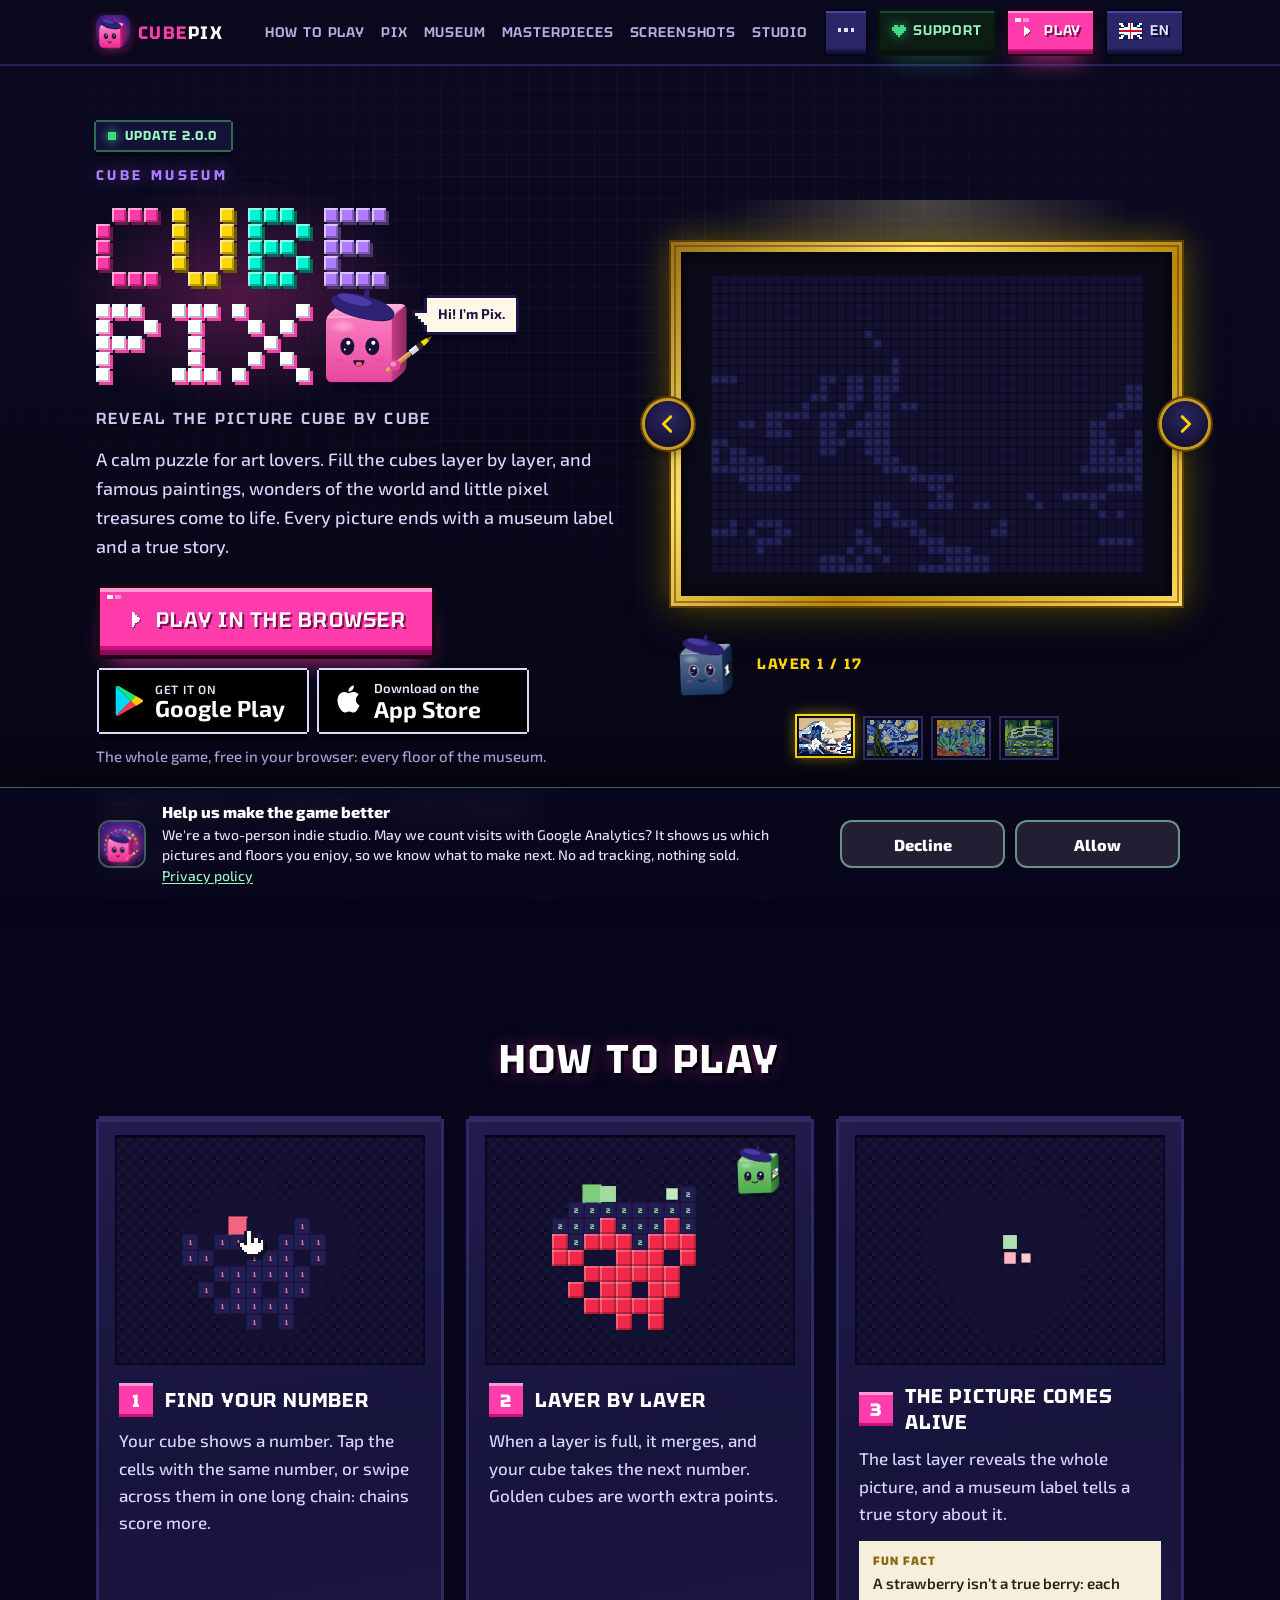
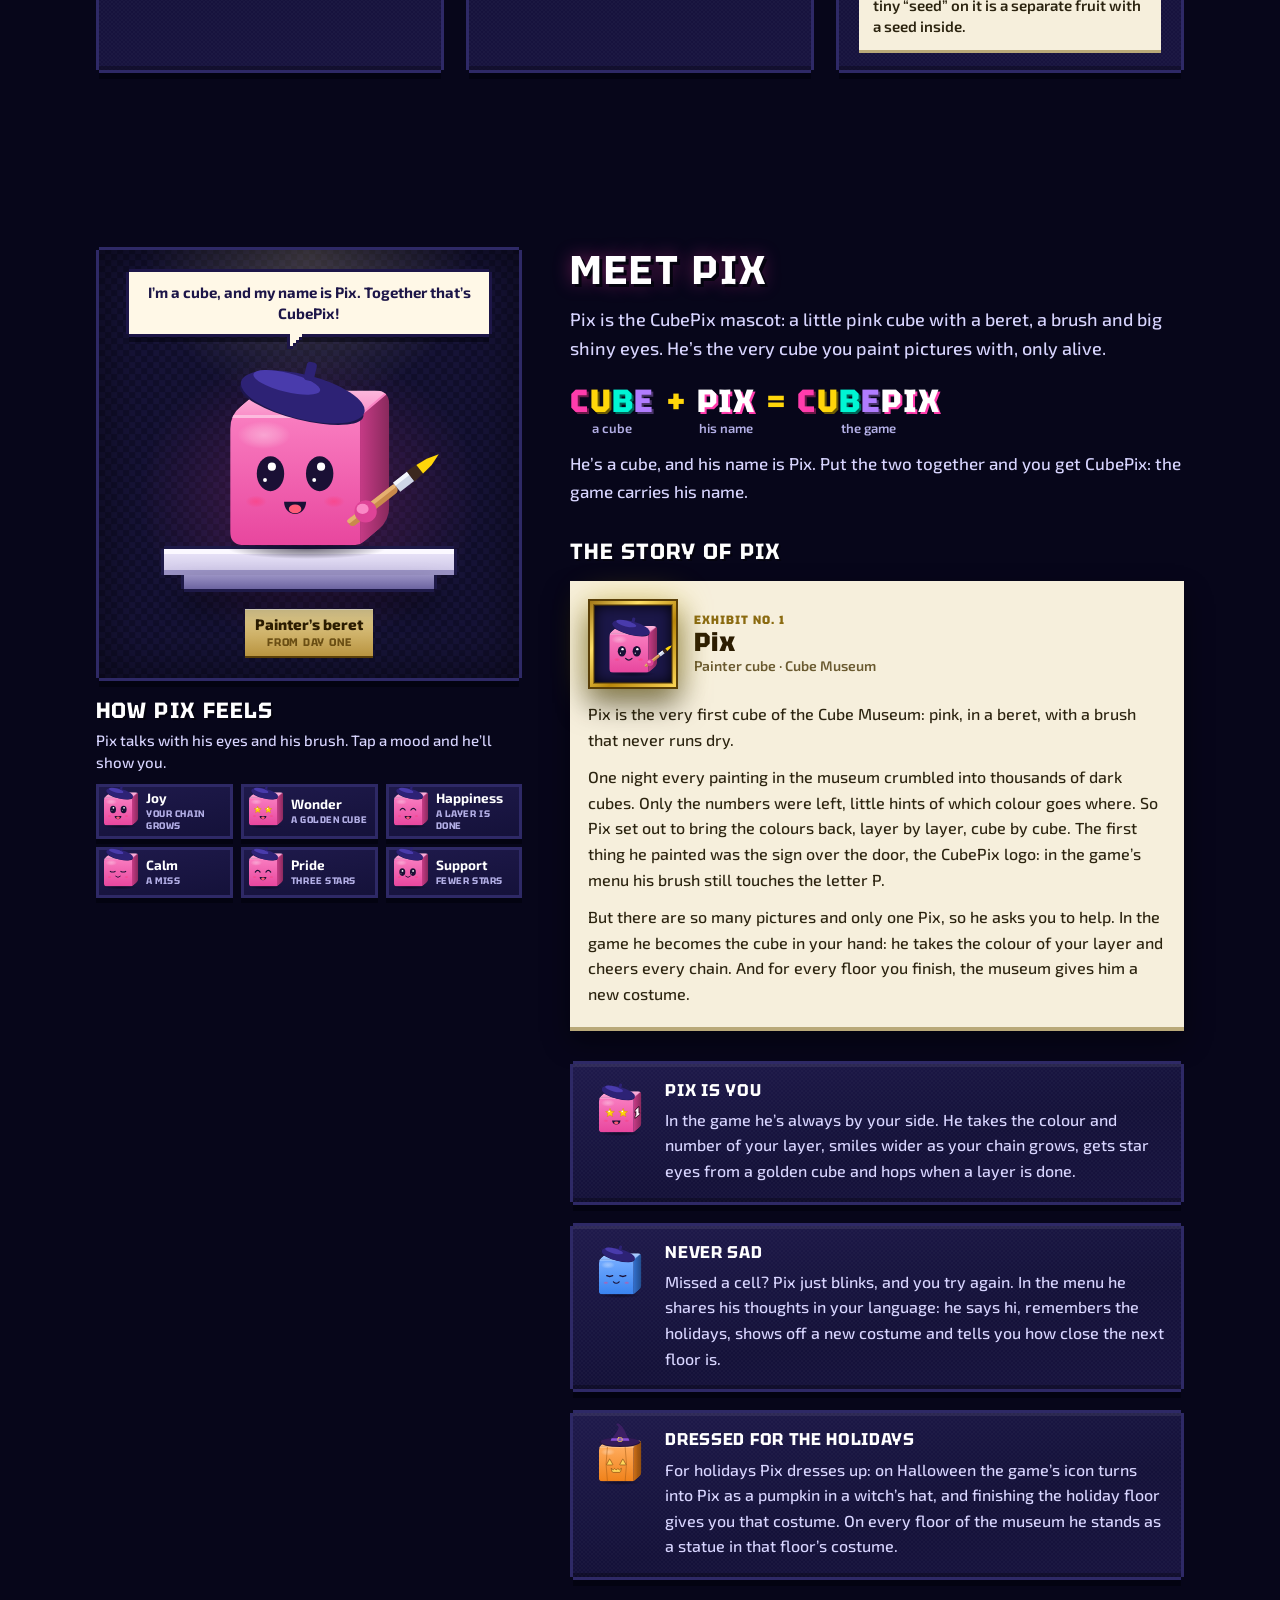
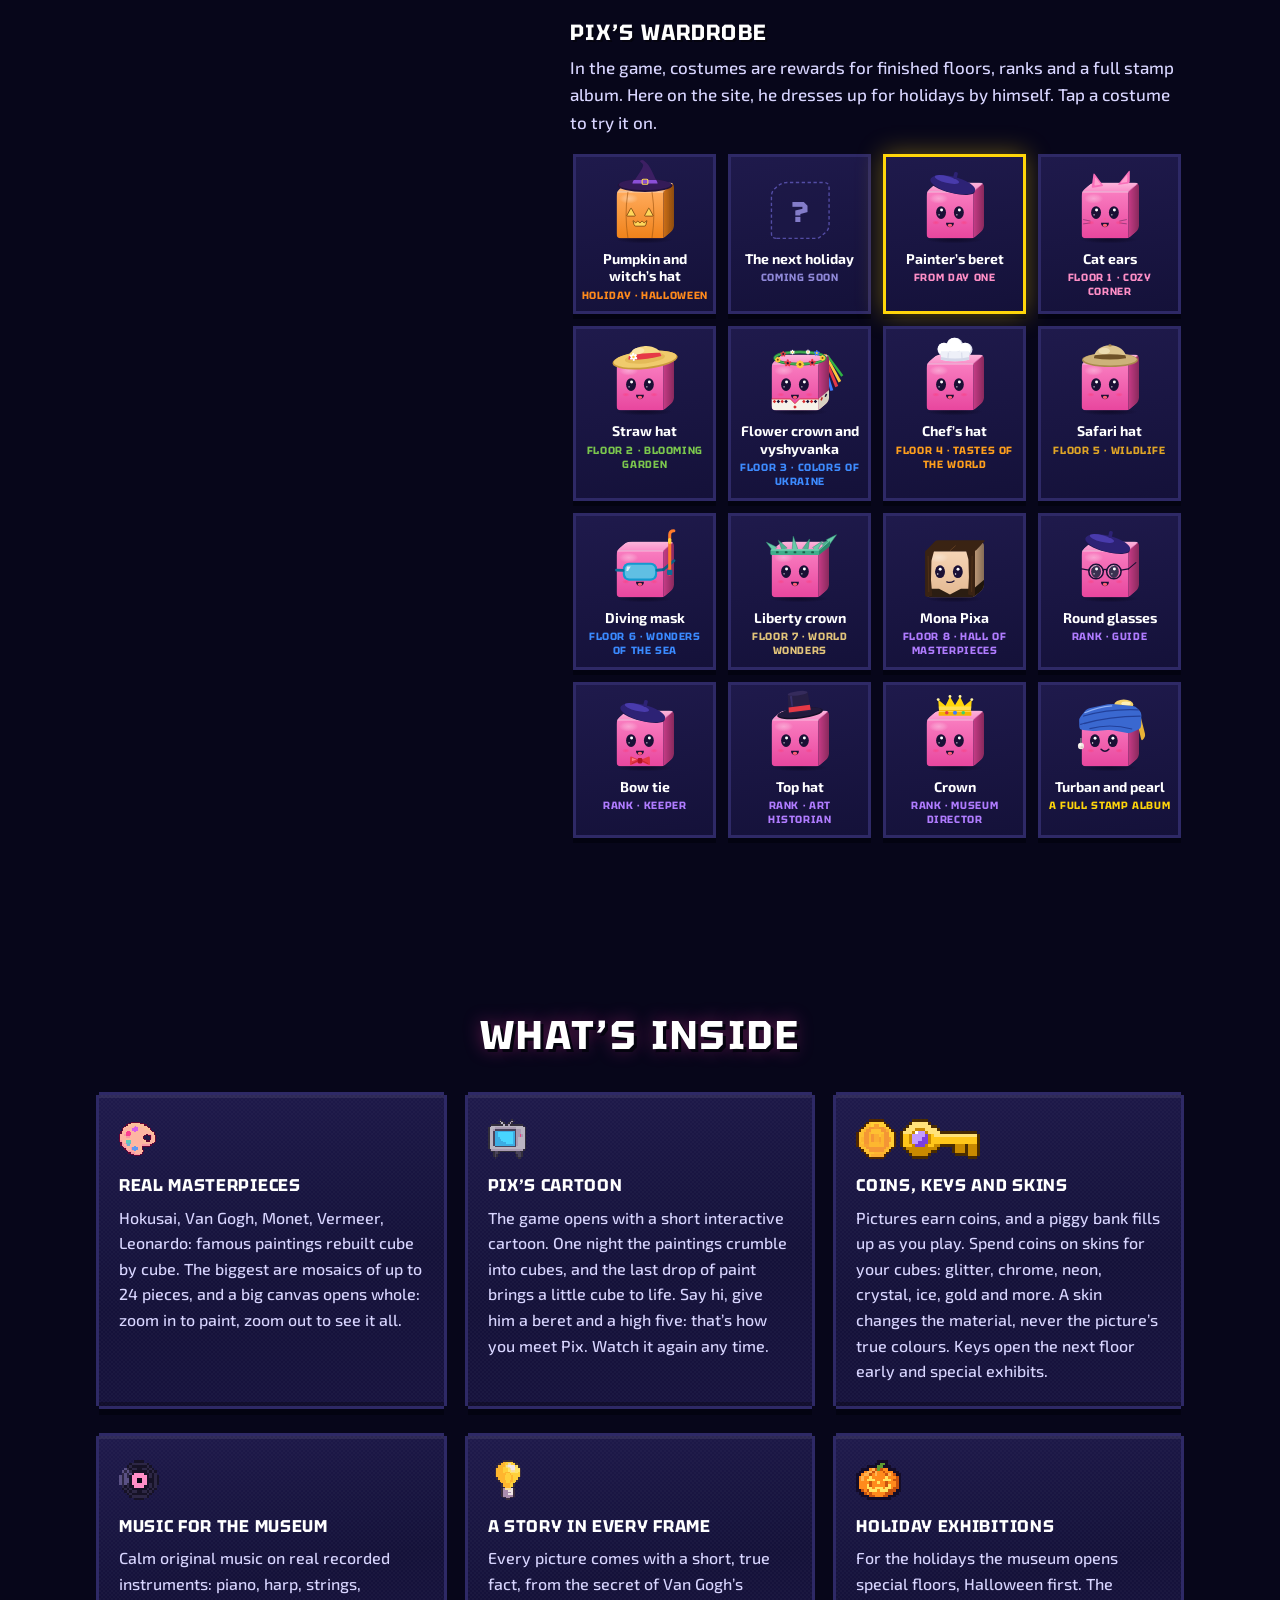
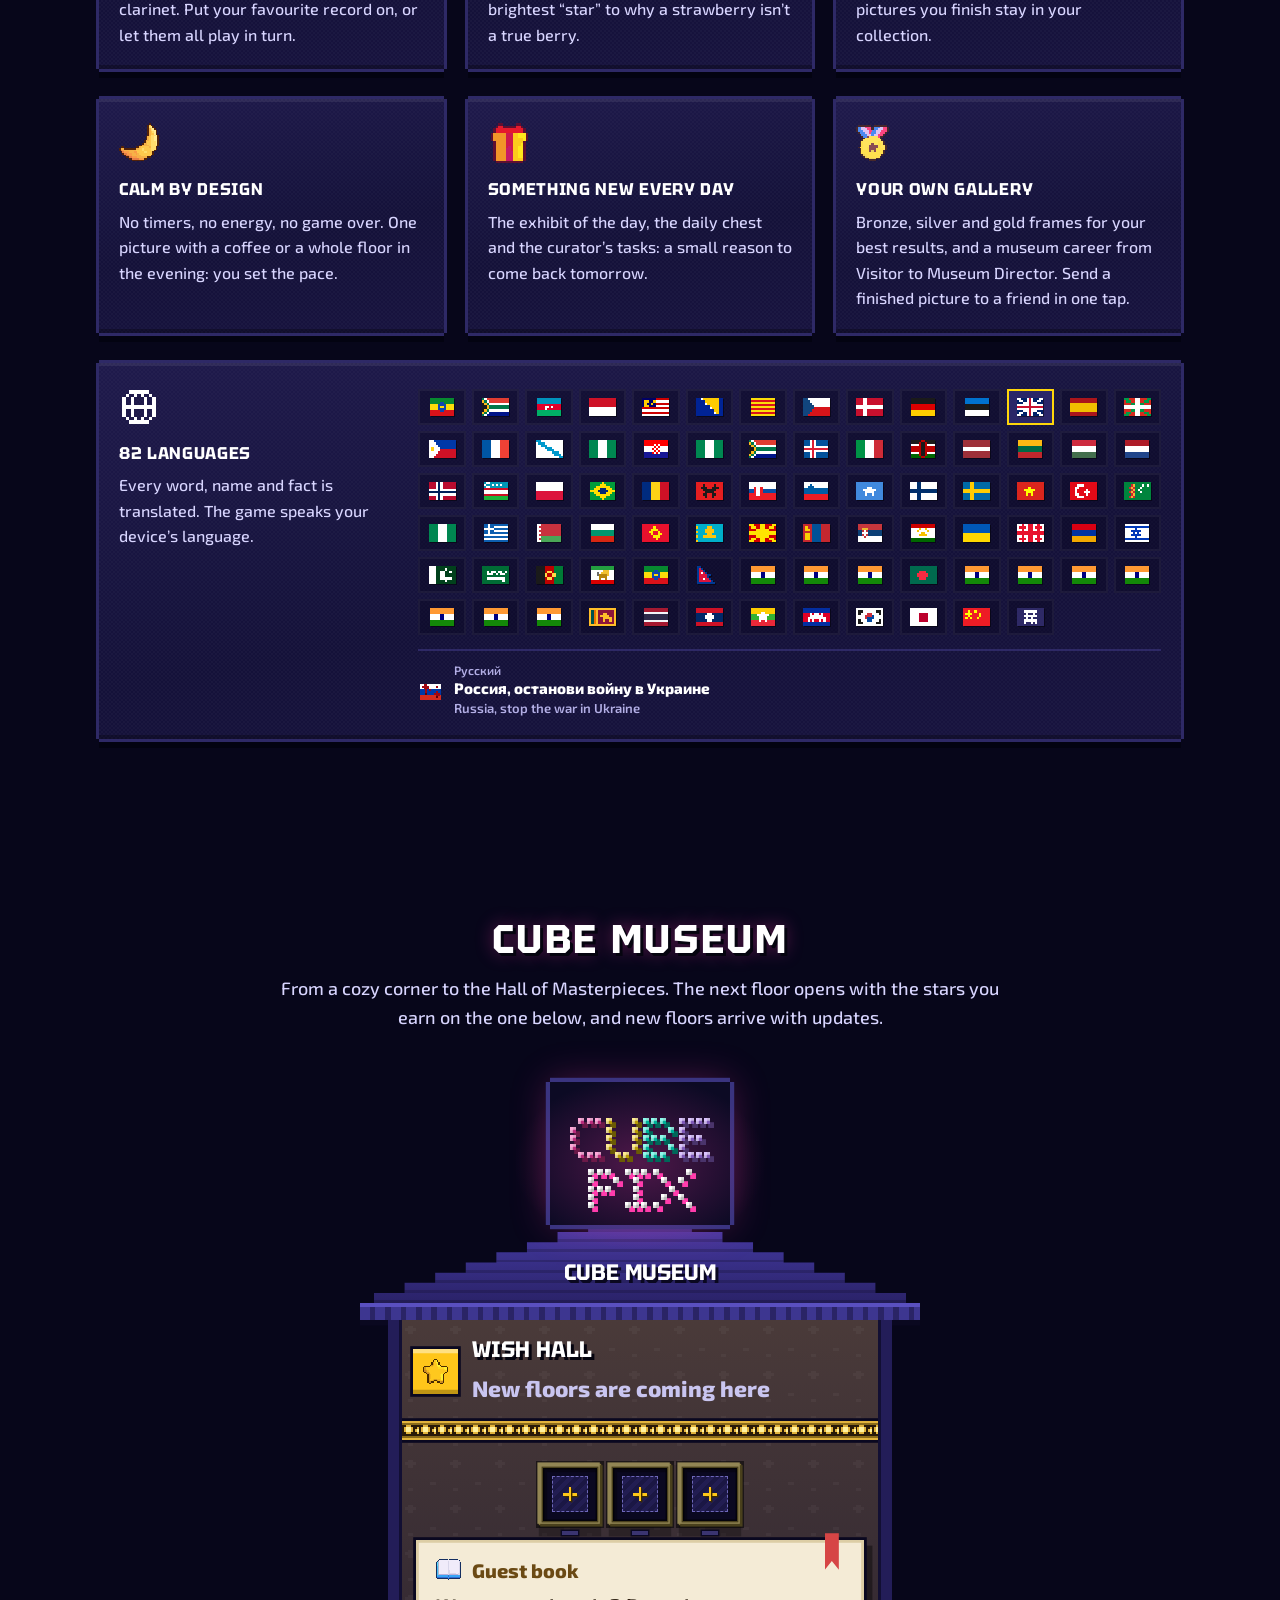
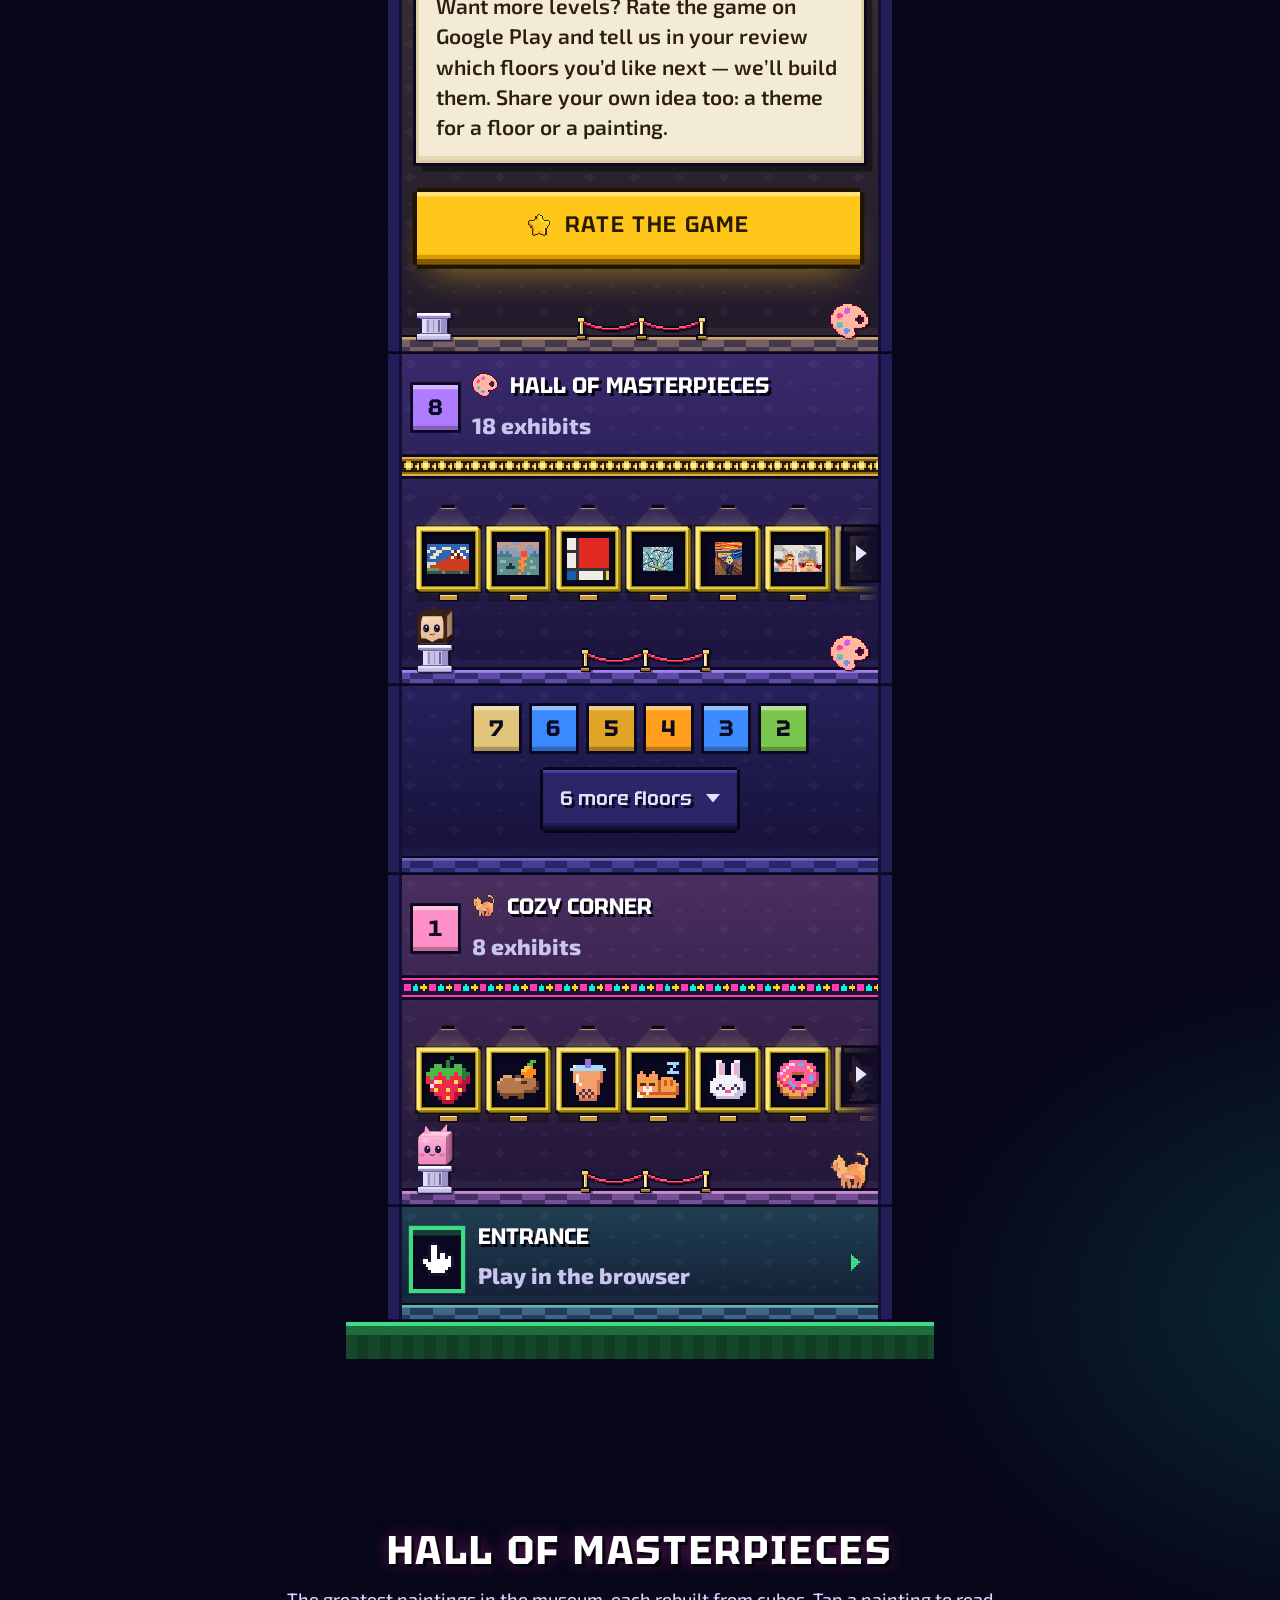
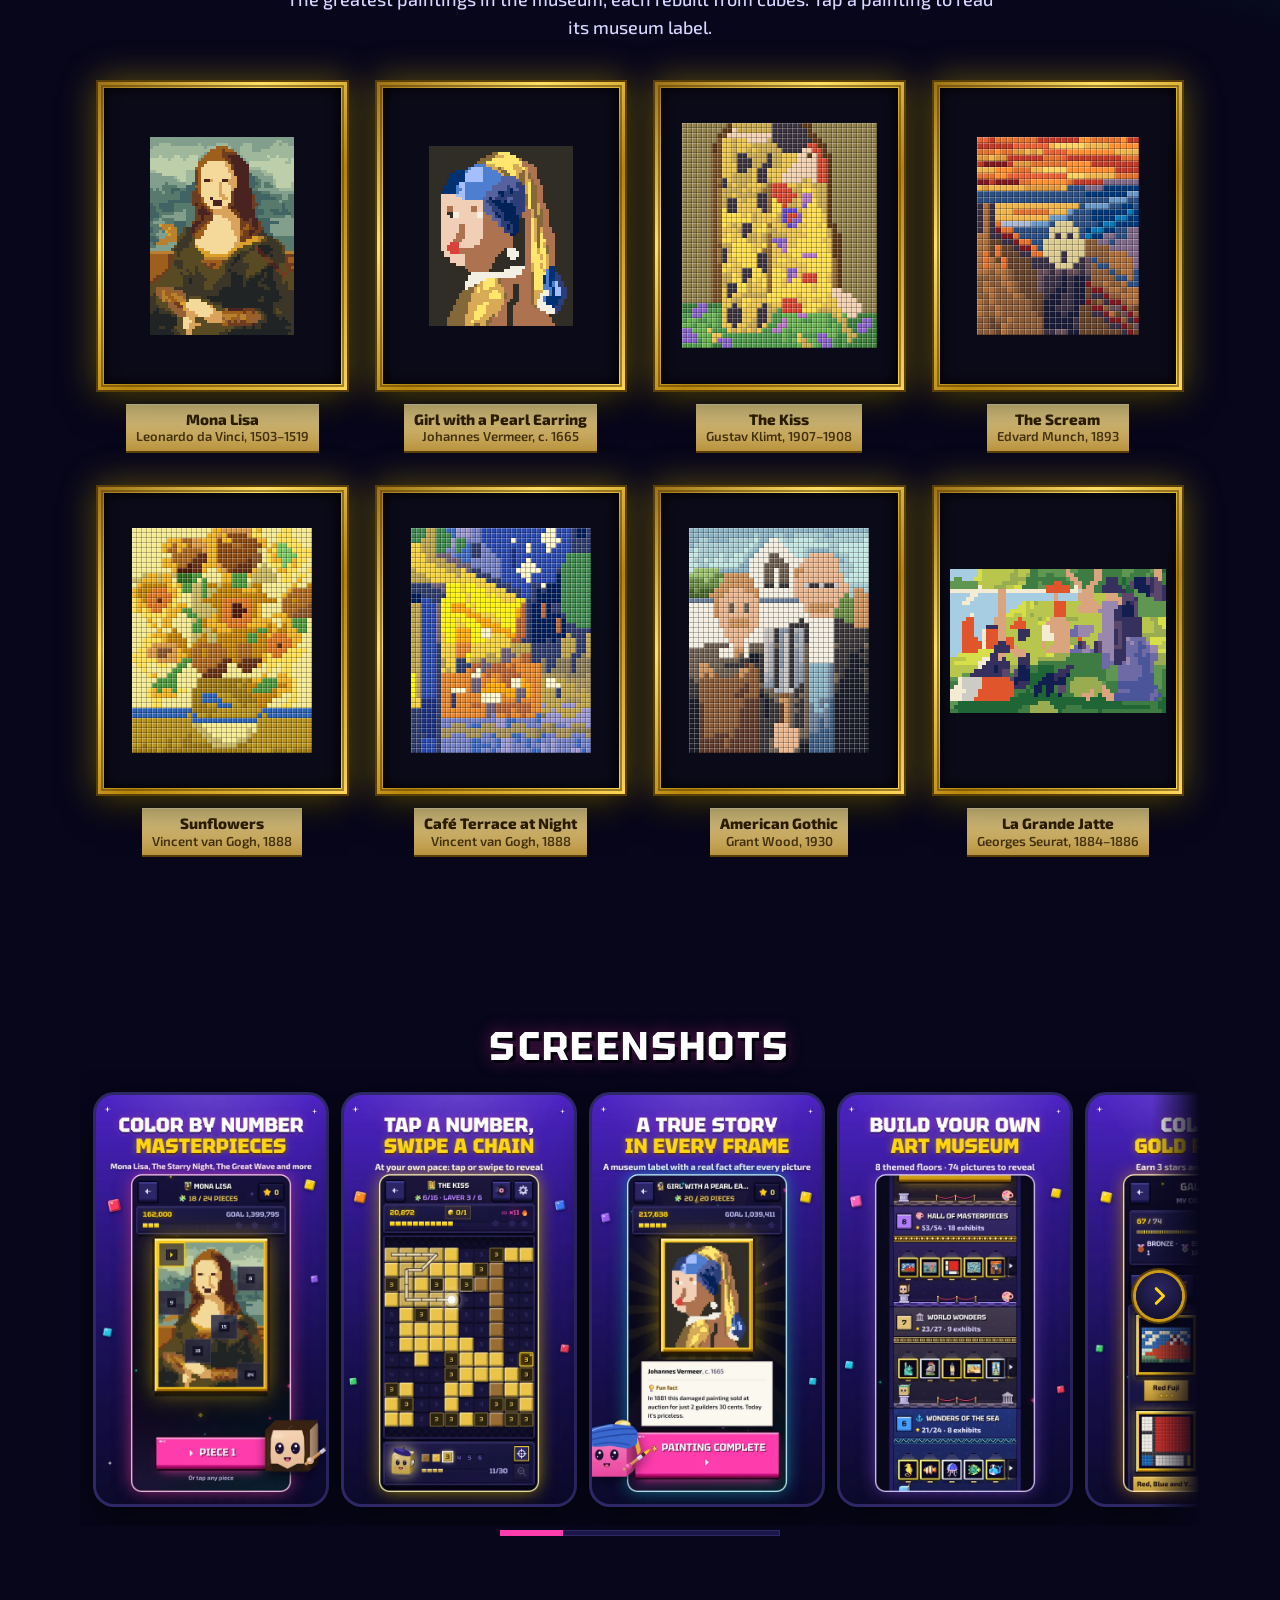
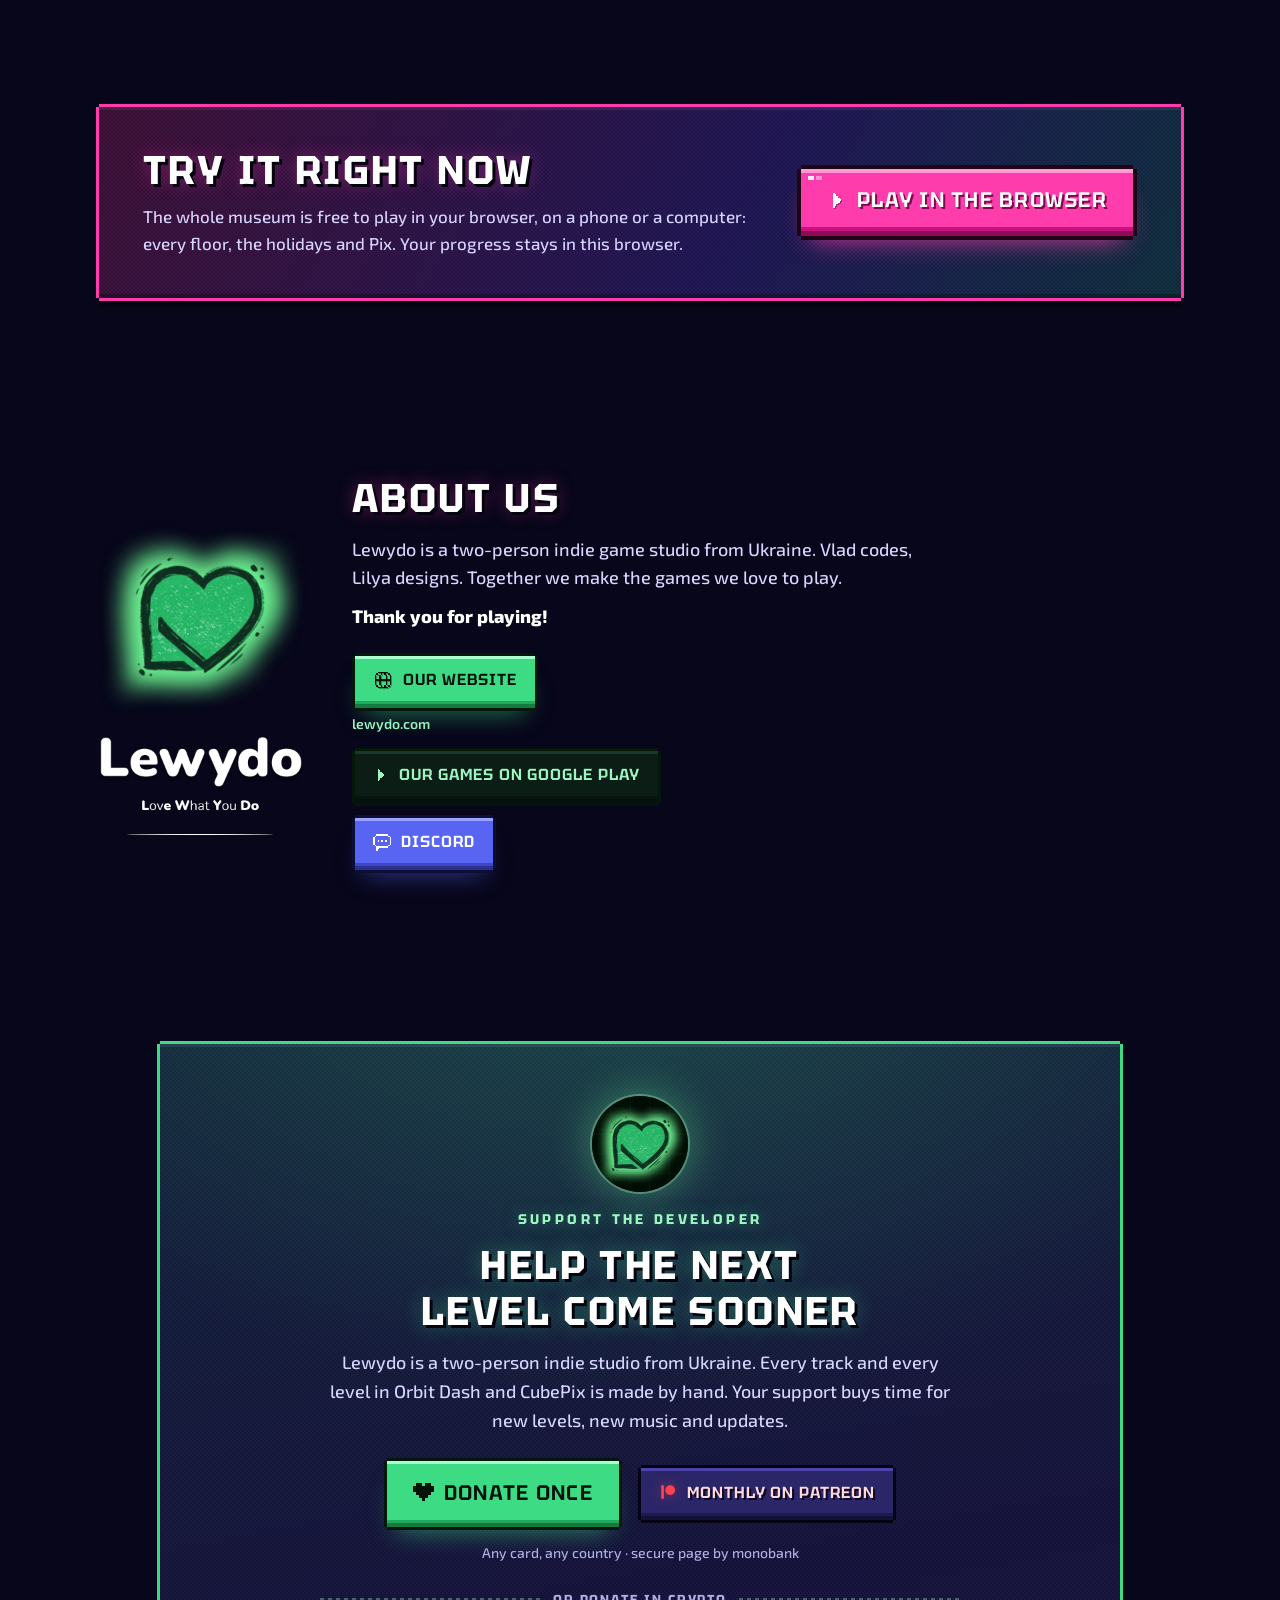
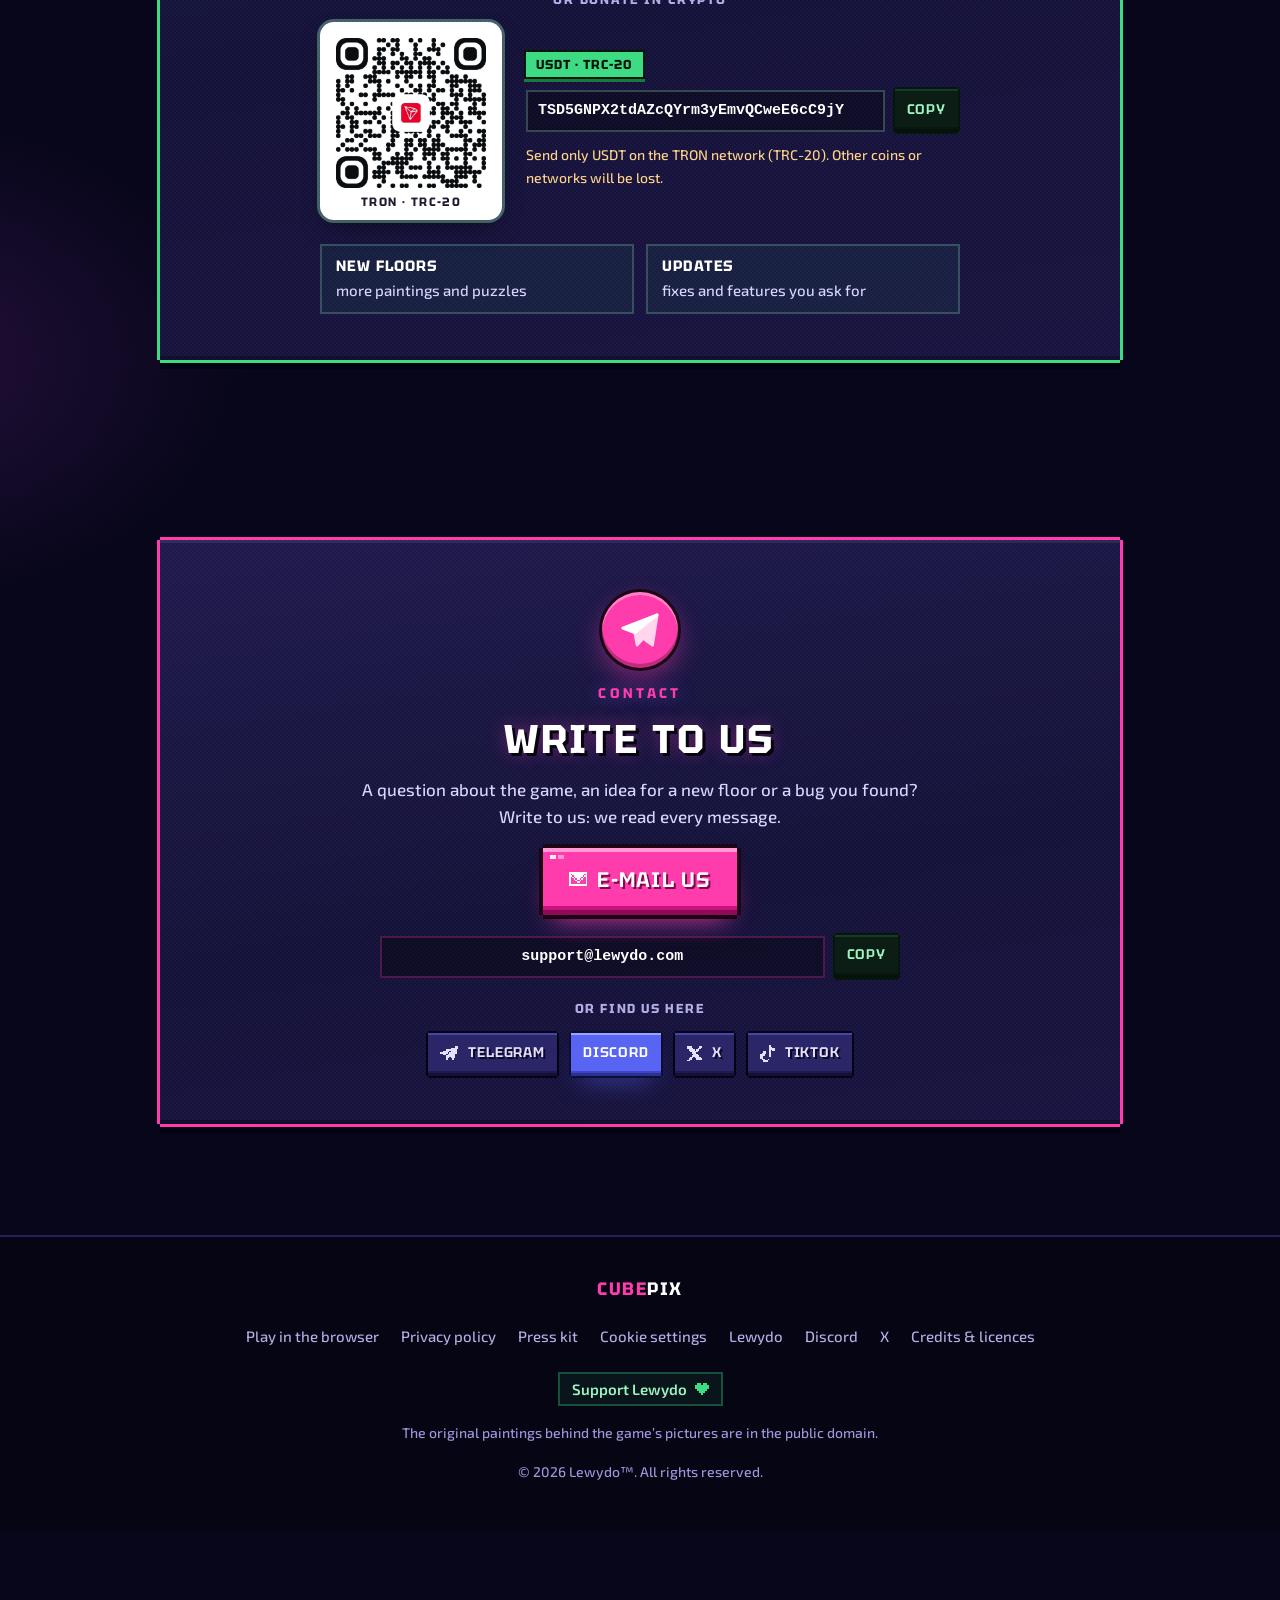
==== index.html @ 39ffd09e "Site and web game from the game at 4409b812" ====
<!doctype html>
<html lang="en">
<head>
<meta charset="utf-8">
<script>/* store badges: App Store first on iPhone / iPad, Google Play first elsewhere (studio rule docs/ux/store-badges.md) */(function(){try{var u=navigator.userAgent||"",t=navigator.maxTouchPoints||0;document.documentElement.setAttribute("data-os",/iPhone|iPad|iPod/.test(u)||(/Macintosh/.test(u)&&t>1)?"ios":/Android/.test(u)?"android":"desktop")}catch(e){}})();</script>
<meta name="viewport" content="width=device-width, initial-scale=1, viewport-fit=cover">
<title data-t="meta.title">CubePix — a pixel art puzzle museum</title>
<meta name="description" content="Reveal famous paintings cube by cube. A calm pixel art puzzle with true stories and original music. Free on Android — and in your browser." data-ta="content:meta.desc">
<meta name="theme-color" content="#07061a">
<meta name="color-scheme" content="dark">
<script>(function(){var E={"halloween":["2026-09-28","2026-11-30"]},n=Date.now(),k;for(k in E)if(n>=new Date(E[k][0]+'T00:00:00').getTime()&&n<=new Date(E[k][1]+'T23:59:59').getTime()){var h=document.documentElement;h.classList.add('ev','ev-'+k);h.setAttribute('data-season',k);break}})();</script>
<link rel="canonical" href="https://cubepix.lewydo.com/">
<link rel="alternate" hreflang="om" href="https://cubepix.lewydo.com/?lang=om">
<link rel="alternate" hreflang="af" href="https://cubepix.lewydo.com/?lang=af">
<link rel="alternate" hreflang="az" href="https://cubepix.lewydo.com/?lang=az">
<link rel="alternate" hreflang="id" href="https://cubepix.lewydo.com/?lang=id">
<link rel="alternate" hreflang="ms" href="https://cubepix.lewydo.com/?lang=ms">
<link rel="alternate" hreflang="bs" href="https://cubepix.lewydo.com/?lang=bs">
<link rel="alternate" hreflang="ca" href="https://cubepix.lewydo.com/?lang=ca">
<link rel="alternate" hreflang="cs" href="https://cubepix.lewydo.com/?lang=cs">
<link rel="alternate" hreflang="da" href="https://cubepix.lewydo.com/?lang=da">
<link rel="alternate" hreflang="de" href="https://cubepix.lewydo.com/?lang=de">
<link rel="alternate" hreflang="et" href="https://cubepix.lewydo.com/?lang=et">
<link rel="alternate" hreflang="en" href="https://cubepix.lewydo.com/?lang=en">
<link rel="alternate" hreflang="es" href="https://cubepix.lewydo.com/?lang=es">
<link rel="alternate" hreflang="eu" href="https://cubepix.lewydo.com/?lang=eu">
<link rel="alternate" hreflang="fil" href="https://cubepix.lewydo.com/?lang=fil">
<link rel="alternate" hreflang="fr" href="https://cubepix.lewydo.com/?lang=fr">
<link rel="alternate" hreflang="gl" href="https://cubepix.lewydo.com/?lang=gl">
<link rel="alternate" hreflang="ha" href="https://cubepix.lewydo.com/?lang=ha">
<link rel="alternate" hreflang="hr" href="https://cubepix.lewydo.com/?lang=hr">
<link rel="alternate" hreflang="ig" href="https://cubepix.lewydo.com/?lang=ig">
<link rel="alternate" hreflang="zu" href="https://cubepix.lewydo.com/?lang=zu">
<link rel="alternate" hreflang="is" href="https://cubepix.lewydo.com/?lang=is">
<link rel="alternate" hreflang="it" href="https://cubepix.lewydo.com/?lang=it">
<link rel="alternate" hreflang="sw" href="https://cubepix.lewydo.com/?lang=sw">
<link rel="alternate" hreflang="lv" href="https://cubepix.lewydo.com/?lang=lv">
<link rel="alternate" hreflang="lt" href="https://cubepix.lewydo.com/?lang=lt">
<link rel="alternate" hreflang="hu" href="https://cubepix.lewydo.com/?lang=hu">
<link rel="alternate" hreflang="nl" href="https://cubepix.lewydo.com/?lang=nl">
<link rel="alternate" hreflang="nb" href="https://cubepix.lewydo.com/?lang=nb">
<link rel="alternate" hreflang="uz" href="https://cubepix.lewydo.com/?lang=uz">
<link rel="alternate" hreflang="pl" href="https://cubepix.lewydo.com/?lang=pl">
<link rel="alternate" hreflang="pt" href="https://cubepix.lewydo.com/?lang=pt">
<link rel="alternate" hreflang="ro" href="https://cubepix.lewydo.com/?lang=ro">
<link rel="alternate" hreflang="sq" href="https://cubepix.lewydo.com/?lang=sq">
<link rel="alternate" hreflang="sk" href="https://cubepix.lewydo.com/?lang=sk">
<link rel="alternate" hreflang="sl" href="https://cubepix.lewydo.com/?lang=sl">
<link rel="alternate" hreflang="so" href="https://cubepix.lewydo.com/?lang=so">
<link rel="alternate" hreflang="fi" href="https://cubepix.lewydo.com/?lang=fi">
<link rel="alternate" hreflang="sv" href="https://cubepix.lewydo.com/?lang=sv">
<link rel="alternate" hreflang="vi" href="https://cubepix.lewydo.com/?lang=vi">
<link rel="alternate" hreflang="tr" href="https://cubepix.lewydo.com/?lang=tr">
<link rel="alternate" hreflang="tk" href="https://cubepix.lewydo.com/?lang=tk">
<link rel="alternate" hreflang="yo" href="https://cubepix.lewydo.com/?lang=yo">
<link rel="alternate" hreflang="el" href="https://cubepix.lewydo.com/?lang=el">
<link rel="alternate" hreflang="be" href="https://cubepix.lewydo.com/?lang=be">
<link rel="alternate" hreflang="bg" href="https://cubepix.lewydo.com/?lang=bg">
<link rel="alternate" hreflang="ky" href="https://cubepix.lewydo.com/?lang=ky">
<link rel="alternate" hreflang="kk" href="https://cubepix.lewydo.com/?lang=kk">
<link rel="alternate" hreflang="mk" href="https://cubepix.lewydo.com/?lang=mk">
<link rel="alternate" hreflang="mn" href="https://cubepix.lewydo.com/?lang=mn">
<link rel="alternate" hreflang="sr" href="https://cubepix.lewydo.com/?lang=sr">
<link rel="alternate" hreflang="tg" href="https://cubepix.lewydo.com/?lang=tg">
<link rel="alternate" hreflang="uk" href="https://cubepix.lewydo.com/?lang=uk">
<link rel="alternate" hreflang="ka" href="https://cubepix.lewydo.com/?lang=ka">
<link rel="alternate" hreflang="hy" href="https://cubepix.lewydo.com/?lang=hy">
<link rel="alternate" hreflang="he" href="https://cubepix.lewydo.com/?lang=he">
<link rel="alternate" hreflang="ur" href="https://cubepix.lewydo.com/?lang=ur">
<link rel="alternate" hreflang="ar" href="https://cubepix.lewydo.com/?lang=ar">
<link rel="alternate" hreflang="ps" href="https://cubepix.lewydo.com/?lang=ps">
<link rel="alternate" hreflang="fa" href="https://cubepix.lewydo.com/?lang=fa">
<link rel="alternate" hreflang="am" href="https://cubepix.lewydo.com/?lang=am">
<link rel="alternate" hreflang="ne" href="https://cubepix.lewydo.com/?lang=ne">
<link rel="alternate" hreflang="mr" href="https://cubepix.lewydo.com/?lang=mr">
<link rel="alternate" hreflang="hi" href="https://cubepix.lewydo.com/?lang=hi">
<link rel="alternate" hreflang="as" href="https://cubepix.lewydo.com/?lang=as">
<link rel="alternate" hreflang="bn" href="https://cubepix.lewydo.com/?lang=bn">
<link rel="alternate" hreflang="pa" href="https://cubepix.lewydo.com/?lang=pa">
<link rel="alternate" hreflang="gu" href="https://cubepix.lewydo.com/?lang=gu">
<link rel="alternate" hreflang="or" href="https://cubepix.lewydo.com/?lang=or">
<link rel="alternate" hreflang="ta" href="https://cubepix.lewydo.com/?lang=ta">
<link rel="alternate" hreflang="te" href="https://cubepix.lewydo.com/?lang=te">
<link rel="alternate" hreflang="kn" href="https://cubepix.lewydo.com/?lang=kn">
<link rel="alternate" hreflang="ml" href="https://cubepix.lewydo.com/?lang=ml">
<link rel="alternate" hreflang="si" href="https://cubepix.lewydo.com/?lang=si">
<link rel="alternate" hreflang="th" href="https://cubepix.lewydo.com/?lang=th">
<link rel="alternate" hreflang="lo" href="https://cubepix.lewydo.com/?lang=lo">
<link rel="alternate" hreflang="my" href="https://cubepix.lewydo.com/?lang=my">
<link rel="alternate" hreflang="km" href="https://cubepix.lewydo.com/?lang=km">
<link rel="alternate" hreflang="ko" href="https://cubepix.lewydo.com/?lang=ko">
<link rel="alternate" hreflang="ja" href="https://cubepix.lewydo.com/?lang=ja">
<link rel="alternate" hreflang="zh-CN" href="https://cubepix.lewydo.com/?lang=zh-CN">
<link rel="alternate" hreflang="zh-TW" href="https://cubepix.lewydo.com/?lang=zh-TW">
<link rel="alternate" hreflang="x-default" href="https://cubepix.lewydo.com/">
<link rel="icon" type="image/png" sizes="32x32" href="favicon-32.png">
<link rel="icon" type="image/png" sizes="16x16" href="favicon-16.png">
<link rel="apple-touch-icon" href="apple-touch-icon.png">
<meta property="og:type" content="website">
<meta property="og:site_name" content="CubePix">
<meta property="og:url" content="https://cubepix.lewydo.com/">
<meta property="og:title" content="CubePix — a pixel art puzzle museum" data-ta="content:meta.title">
<meta property="og:description" content="Reveal famous paintings cube by cube. A calm pixel art puzzle with true stories and original music. Free on Android — and in your browser." data-ta="content:meta.desc">
<meta property="og:image" content="https://cubepix.lewydo.com/og.png">
<meta property="og:image:width" content="1200">
<meta property="og:image:height" content="630">
<meta name="twitter:card" content="summary_large_image">
<link rel="preload" href="assets/fonts/tektur-latin.woff2" as="font" type="font/woff2" crossorigin>
<link rel="stylesheet" href="assets/fonts/fonts.css">
<script type="application/ld+json">
{"@context":"https://schema.org","@type":"VideoGame","name":"CubePix","alternateName":"CubePix — Cube Museum","url":"https://cubepix.lewydo.com/","image":"https://cubepix.lewydo.com/og.png",
 "description":"A calm pixel art puzzle: reveal famous paintings and little pixel treasures cube by cube, layer by layer.",
 "genre":["Puzzle","Casual"],"gamePlatform":["Android","Web browser"],"applicationCategory":"Game","operatingSystem":"Android",
 "inLanguage":["om","af","az","id","ms","bs","ca","cs","da","de","et","en","es","eu","fil","fr","gl","ha","hr","ig","zu","is","it","sw","lv","lt","hu","nl","nb","uz","pl","pt-BR","ro","sq","sk","sl","so","fi","sv","vi","tr","tk","yo","el","be","bg","ky","kk","mk","mn","sr","tg","uk","ka","hy","he","ur","ar","ps","fa","am","ne","mr","hi","as","bn","pa","gu","or","ta","te","kn","ml","si","th","lo","my","km","ko","ja","zh-CN","zh-TW"],
 "author":{"@type":"Organization","name":"Lewydo","url":"https://lewydo.com/"},"publisher":{"@type":"Organization","name":"Lewydo","url":"https://lewydo.com/"}}
</script>
<style>
.lw-lockup{display:flex;flex-direction:column;align-items:center;width:calc(208px * var(--lw-s, 1));height:calc(322px * var(--lw-s, 1));}
.lw-logo{position:relative;display:block;flex:none;width:calc(208px * var(--lw-s, 1));height:calc(208px * var(--lw-s, 1));}
.lw-back,.lw-front{position:absolute;display:block;transform-origin:50% 50%;}
.lw-back{left:0;top:0;width:100%;height:100%;}
.lw-front{left:16.346%;top:16.346%;width:67.308%;height:67.308%;}                 /* 140 of 208, in the middle */
.lw-name{display:block;flex:none;width:calc(208px * var(--lw-s, 1));height:calc(74px * var(--lw-s, 1));}
.lw-slogan{display:block;flex:none;width:calc(208px * var(--lw-s, 1));height:calc(19px * var(--lw-s, 1));}
.lw-line{display:block;flex:none;width:calc(146px * var(--lw-s, 1));height:calc(1px * var(--lw-s, 1));min-height:1px;margin-top:calc(20px * var(--lw-s, 1));}

/* the Signature: the logo 24×24 + 1 + the name 46×16.4 (the Lockup's heart ×0.115, «Lewydo» at 12 px) */
.lw-sig{display:inline-flex;align-items:center;gap:1px;}
.lw-sig .lw-logo{width:24px;height:24px;}
.lw-sig .lw-name{width:46.1px;height:16.4px;}
/* the Signature pill — at the bottom of every game menu, 34 px from the bottom; tap → About us */
.lw-pill{display:inline-flex;align-items:center;gap:5px;height:28px;padding:0 10px 0 3px;border-radius:999px;border:1px solid rgba(61,220,132,.24);
  background:rgba(61,220,132,.04);cursor:pointer;text-decoration:none;-webkit-tap-highlight-color:transparent;transition:transform .12s ease;}
.lw-pill:active{transform:scale(.96);}
.lw-pill .lw-go{width:5px;height:8px;opacity:.65;}

/* the heartbeat — once, when the brand appears (never loop it): add .lw-beating to the .lw-logo */
.lw-beating .lw-front{animation:lwHeart 440ms linear var(--d,0s) 1;}
.lw-beating .lw-back{animation:lwGlow 450ms linear var(--d,0s) 1 forwards;}
@keyframes lwHeart{0%{transform:scale(1);animation-timing-function:cubic-bezier(.61,1,.88,1)}22.727%{transform:scale(1.13);animation-timing-function:cubic-bezier(.12,0,.39,0)}
  50%{transform:scale(1);animation-timing-function:cubic-bezier(.61,1,.88,1)}72.727%{transform:scale(1.07);animation-timing-function:cubic-bezier(.12,0,.39,0)}100%{transform:scale(1)}}
@keyframes lwGlow{0%,11.111%{transform:scale(1);animation-timing-function:cubic-bezier(.61,1,.88,1)}37.778%{transform:scale(1.15);animation-timing-function:cubic-bezier(.12,0,.39,0)}100%{transform:scale(1.05)}}

/* the splash (BrandScreen) — add .lw-splash to the .lw-lockup. Everything arrives first, top to bottom; then the heart beats as the
   finale, with the Lewydo sound (../../sound/lewydo-heartbeat.*; start it at 2.09 s — its first beat is 0.03 s in):
     0.15→0.85 the heart and its glow arrive · 0.55→1.10 «Lewydo» · 0.85→1.40 the slogan · 1.15→1.85 the line opens from the middle
     2.00 a breath in · 2.17 LUB · 2.45 DUB — the glow blooms with each, two waves of light leave the heart; the sound is the heart only
     3.80 → the game.
   The waves are two more copies of the glow inside the logo, before .lw-back: <img class="lw-aura" src="…/brand_back…" alt=""> ×2.
   The short beat (.lw-beating) stays for About us and the menu pill. */
.lw-aura{position:absolute;left:0;top:0;width:100%;height:100%;opacity:0;pointer-events:none;transform-origin:50% 50%;}
.lw-splash .lw-logo{opacity:0;transform:scale(.94);animation:lwArrive .7s cubic-bezier(.22,1,.36,1) .15s forwards;}
.lw-splash .lw-front{animation:lwBeat 900ms linear 2s 1;}
.lw-splash .lw-back{animation:lwBloom 1000ms linear 2s 1 forwards;}
.lw-splash .lw-aura{animation:lwWave 1s cubic-bezier(.2,.7,.3,1) 2.12s 1;}
.lw-splash .lw-aura+.lw-aura{animation:lwWave2 .9s cubic-bezier(.2,.7,.3,1) 2.4s 1;}
.lw-splash .lw-name{opacity:0;transform:scale(1.06);animation:lwFocus .55s cubic-bezier(.5,0,.5,1) .55s forwards;}
.lw-splash .lw-slogan{opacity:0;transform:scale(1.06);animation:lwFocus .55s cubic-bezier(.5,0,.5,1) .85s forwards;}
.lw-splash .lw-line{opacity:0;transform:scaleX(0);animation:lwFadeIn .3s linear 1.15s forwards,lwOpen .7s cubic-bezier(.16,1,.3,1) 1.15s forwards;}
@keyframes lwArrive{to{opacity:1;transform:scale(1)}}
@keyframes lwFadeIn{to{opacity:1}}
@keyframes lwFocus{to{opacity:1;transform:scale(1)}}
@keyframes lwOpen{to{transform:scaleX(1)}}
@keyframes lwBeat{
  0%{transform:scale(1);animation-timing-function:cubic-bezier(.45,0,.55,1)}
  11%{transform:scale(.95);animation-timing-function:cubic-bezier(.2,.9,.3,1)}
  19%{transform:scale(1.2);animation-timing-function:cubic-bezier(.45,0,.55,1)}
  31%{transform:scale(.97);animation-timing-function:cubic-bezier(.2,.9,.3,1)}
  50%{transform:scale(1.12);animation-timing-function:cubic-bezier(.45,0,.55,1)}
  63%{transform:scale(.985);animation-timing-function:cubic-bezier(.45,0,.55,1)}
  80%{transform:scale(1.012)}
  100%{transform:scale(1)}}
@keyframes lwBloom{
  0%{transform:scale(1);filter:brightness(1)}
  12%{transform:scale(.98);filter:brightness(1);animation-timing-function:cubic-bezier(.2,.9,.3,1)}
  22%{transform:scale(1.3);filter:brightness(1.4);animation-timing-function:cubic-bezier(.45,0,.55,1)}
  40%{transform:scale(1.1);filter:brightness(1.1);animation-timing-function:cubic-bezier(.2,.9,.3,1)}
  52%{transform:scale(1.2);filter:brightness(1.25);animation-timing-function:cubic-bezier(.45,0,.55,1)}
  100%{transform:scale(1.05);filter:brightness(1)}}
@keyframes lwWave{0%{opacity:.55;transform:scale(1)}100%{opacity:0;transform:scale(1.9)}}
@keyframes lwWave2{0%{opacity:.32;transform:scale(1)}100%{opacity:0;transform:scale(1.55)}}

@media (prefers-reduced-motion:reduce){
  .lw-beating .lw-front,.lw-beating .lw-back,.lw-splash .lw-front,.lw-splash .lw-back,.lw-splash .lw-aura{animation:none;}
  .lw-splash .lw-logo,.lw-splash .lw-name,.lw-splash .lw-slogan,.lw-splash .lw-line{animation:none;opacity:1;transform:none;}
}
.kb{display:block;overflow:visible;flex:none}.kb g{transform-box:view-box}
  .kb-body{transform-origin:47px 91px}.kb-sh{transform-origin:49px 92.6px}
  .kb-arm{transform-origin:74.4px 76.5px}.kb-eyes{transform-origin:0 60.2px}@keyframes kb-breathe{0%{transform:translateY(0px) rotate(0deg) scale(1,1)}50%{transform:translateY(0px) rotate(0deg) scale(0.986,1.024)}100%{transform:translateY(0px) rotate(0deg) scale(1,1)}}@keyframes kb-breathe-sh{0%{transform:scale(1);opacity:1}50%{transform:scale(1);opacity:1}100%{transform:scale(1);opacity:1}}.kb-i-breathe{animation:kb-breathe 2.8s ease-in-out infinite both}.kb-s-breathe{animation:kb-breathe-sh 2.8s ease-in-out infinite both}@keyframes kb-bob{0%{transform:translateY(0px) rotate(-2deg) scale(1,1)}50%{transform:translateY(-4px) rotate(2deg) scale(0.99,1.02)}100%{transform:translateY(0px) rotate(-2deg) scale(1,1)}}@keyframes kb-bob-sh{0%{transform:scale(1);opacity:1}50%{transform:scale(0.9);opacity:0.88}100%{transform:scale(1);opacity:1}}.kb-i-bob{animation:kb-bob 2.2s ease-in-out infinite both}.kb-s-bob{animation:kb-bob-sh 2.2s ease-in-out infinite both}@keyframes kb-bobFast{0%{transform:translateY(0px) rotate(-2deg) scale(1,1)}50%{transform:translateY(-5px) rotate(2deg) scale(0.98,1.03)}100%{transform:translateY(0px) rotate(-2deg) scale(1,1)}}@keyframes kb-bobFast-sh{0%{transform:scale(1);opacity:1}50%{transform:scale(0.875);opacity:0.85}100%{transform:scale(1);opacity:1}}.kb-i-bobFast{animation:kb-bobFast 1.1s ease-in-out infinite both}.kb-s-bobFast{animation:kb-bobFast-sh 1.1s ease-in-out infinite both}
/* ── CubePix site — the game's pixel-arcade look: cut-corner pixel frames, 3D button lips, Tektur caps, Exo 2 to read ── */
:root{
  --bg:#07061a; --ink:#fff; --ink2:#d8d5ff; --ink3:#b3afe6; --line:#2e2966;
  --pink:#ff3cac; --gold:#ffd60a; --cyan:#00f5d4; --violet:#b07cff; --green:#3ddc84; --mint:#9df5c2; --sky:#7fd8ff;
  --f-ui:'Tektur','Exo 2',system-ui,sans-serif; --f-read:'Exo 2',system-ui,sans-serif; --f-num:'Tektur','Exo 2',system-ui,sans-serif;
  --wrap:1120px; --gut:16px;
  color-scheme:dark;
}
:lang(ja){--f-ui:'Tektur','Hiragino Sans','Yu Gothic','Noto Sans JP',sans-serif;--f-read:'Exo 2','Hiragino Sans','Yu Gothic','Noto Sans JP',sans-serif;}
:lang(ko){--f-ui:'Tektur','Apple SD Gothic Neo','Malgun Gothic','Noto Sans KR',sans-serif;--f-read:'Exo 2','Apple SD Gothic Neo','Malgun Gothic','Noto Sans KR',sans-serif;}
:lang(el){--f-read:'Exo 2','Noto Sans',system-ui,sans-serif;}   /* Exo 2 has no Greek */
/* scripts the visitor's device draws itself: Latin and digits stay Tektur / Exo 2, the letters come from the system's fonts */
:lang(ar){--f-ui:'Tektur','Noto Sans Arabic','Geeza Pro','Segoe UI',sans-serif;--f-read:'Exo 2','Noto Sans Arabic','Geeza Pro','Segoe UI',sans-serif;}
:lang(he){--f-ui:'Tektur','Noto Sans Hebrew','Arial Hebrew','Segoe UI',sans-serif;--f-read:'Exo 2','Noto Sans Hebrew','Arial Hebrew','Segoe UI',sans-serif;}
:lang(th){--f-ui:'Tektur','Noto Sans Thai','Thonburi','Leelawadee UI',sans-serif;--f-read:'Exo 2','Noto Sans Thai','Thonburi','Leelawadee UI',sans-serif;}
:lang(hi){--f-ui:'Tektur','Noto Sans Devanagari','Kohinoor Devanagari','Nirmala UI',sans-serif;--f-read:'Exo 2','Noto Sans Devanagari','Kohinoor Devanagari','Nirmala UI',sans-serif;}
/* 14.10.2026 — the 44 languages of Orbit Dash v64: their scripts are drawn by the visitor's own fonts too */
:lang(bn){--f-ui:'Tektur','Noto Sans Bengali','Bangla Sangam MN','Nirmala UI',sans-serif;--f-read:'Exo 2','Noto Sans Bengali','Bangla Sangam MN','Nirmala UI',sans-serif;}
:lang(as){--f-ui:'Tektur','Noto Sans Bengali','Bangla Sangam MN','Nirmala UI',sans-serif;--f-read:'Exo 2','Noto Sans Bengali','Bangla Sangam MN','Nirmala UI',sans-serif;}
:lang(ta){--f-ui:'Tektur','Noto Sans Tamil','Tamil Sangam MN','Nirmala UI',sans-serif;--f-read:'Exo 2','Noto Sans Tamil','Tamil Sangam MN','Nirmala UI',sans-serif;}
:lang(te){--f-ui:'Tektur','Noto Sans Telugu','Telugu Sangam MN','Nirmala UI',sans-serif;--f-read:'Exo 2','Noto Sans Telugu','Telugu Sangam MN','Nirmala UI',sans-serif;}
:lang(gu){--f-ui:'Tektur','Noto Sans Gujarati','Gujarati Sangam MN','Nirmala UI',sans-serif;--f-read:'Exo 2','Noto Sans Gujarati','Gujarati Sangam MN','Nirmala UI',sans-serif;}
:lang(kn){--f-ui:'Tektur','Noto Sans Kannada','Kannada Sangam MN','Nirmala UI',sans-serif;--f-read:'Exo 2','Noto Sans Kannada','Kannada Sangam MN','Nirmala UI',sans-serif;}
:lang(ml){--f-ui:'Tektur','Noto Sans Malayalam','Malayalam Sangam MN','Nirmala UI',sans-serif;--f-read:'Exo 2','Noto Sans Malayalam','Malayalam Sangam MN','Nirmala UI',sans-serif;}
:lang(pa){--f-ui:'Tektur','Noto Sans Gurmukhi','Gurmukhi MN','Nirmala UI',sans-serif;--f-read:'Exo 2','Noto Sans Gurmukhi','Gurmukhi MN','Nirmala UI',sans-serif;}
:lang(or){--f-ui:'Tektur','Noto Sans Oriya','Oriya Sangam MN','Nirmala UI',sans-serif;--f-read:'Exo 2','Noto Sans Oriya','Oriya Sangam MN','Nirmala UI',sans-serif;}
:lang(mr){--f-ui:'Tektur','Noto Sans Devanagari','Kohinoor Devanagari','Nirmala UI',sans-serif;--f-read:'Exo 2','Noto Sans Devanagari','Kohinoor Devanagari','Nirmala UI',sans-serif;}
:lang(ne){--f-ui:'Tektur','Noto Sans Devanagari','Kohinoor Devanagari','Nirmala UI',sans-serif;--f-read:'Exo 2','Noto Sans Devanagari','Kohinoor Devanagari','Nirmala UI',sans-serif;}
:lang(si){--f-ui:'Tektur','Noto Sans Sinhala','Sinhala Sangam MN','Nirmala UI',sans-serif;--f-read:'Exo 2','Noto Sans Sinhala','Sinhala Sangam MN','Nirmala UI',sans-serif;}
:lang(my){--f-ui:'Tektur','Noto Sans Myanmar','Myanmar Sangam MN','Myanmar Text',sans-serif;--f-read:'Exo 2','Noto Sans Myanmar','Myanmar Sangam MN','Myanmar Text',sans-serif;}
:lang(km){--f-ui:'Tektur','Noto Sans Khmer','Khmer Sangam MN','Leelawadee UI',sans-serif;--f-read:'Exo 2','Noto Sans Khmer','Khmer Sangam MN','Leelawadee UI',sans-serif;}
:lang(lo){--f-ui:'Tektur','Noto Sans Lao','Lao Sangam MN','Leelawadee UI',sans-serif;--f-read:'Exo 2','Noto Sans Lao','Lao Sangam MN','Leelawadee UI',sans-serif;}
:lang(ka) *{text-transform:none !important;}   /* Georgian: no Mtavruli capitals, as in the game */
:lang(ka){--f-ui:'Tektur','Noto Sans Georgian','Helvetica Neue','Segoe UI',sans-serif;--f-read:'Exo 2','Noto Sans Georgian','Helvetica Neue','Segoe UI',sans-serif;}
:lang(hy){--f-ui:'Tektur','Noto Sans Armenian','Helvetica Neue','Segoe UI',sans-serif;--f-read:'Exo 2','Noto Sans Armenian','Helvetica Neue','Segoe UI',sans-serif;}
:lang(am){--f-ui:'Tektur','Noto Sans Ethiopic','Kefa','Ebrima',sans-serif;--f-read:'Exo 2','Noto Sans Ethiopic','Kefa','Ebrima',sans-serif;}
:lang(ur){--f-ui:'Tektur','Noto Nastaliq Urdu','Noto Sans Arabic','Geeza Pro',sans-serif;--f-read:'Exo 2','Noto Nastaliq Urdu','Noto Sans Arabic','Geeza Pro',sans-serif;}
:lang(fa){--f-ui:'Tektur','Noto Sans Arabic','Geeza Pro','Segoe UI',sans-serif;--f-read:'Exo 2','Noto Sans Arabic','Geeza Pro','Segoe UI',sans-serif;}
:lang(ps){--f-ui:'Tektur','Noto Sans Arabic','Geeza Pro','Segoe UI',sans-serif;--f-read:'Exo 2','Noto Sans Arabic','Geeza Pro','Segoe UI',sans-serif;}
:lang(zh-CN){--f-ui:'Tektur','PingFang SC','Microsoft YaHei','Noto Sans SC',sans-serif;--f-read:'Exo 2','PingFang SC','Microsoft YaHei','Noto Sans SC',sans-serif;}
/* right to left: the page mirrors, the art (the logo, the pictures, the tower) keeps its sides */
[dir=rtl] .logo-pix,[dir=rtl] canvas,[dir=rtl] .tower{direction:ltr;}
:lang(zh-TW){--f-ui:'Tektur','PingFang TC','Microsoft JhengHei','Noto Sans TC',sans-serif;--f-read:'Exo 2','PingFang TC','Microsoft JhengHei','Noto Sans TC',sans-serif;}
*{box-sizing:border-box;margin:0;padding:0;}
[hidden]{display:none !important;}
html{scroll-behavior:smooth;scroll-padding-top:76px;-webkit-text-size-adjust:100%;}
body{min-height:100vh;color:var(--ink);font:500 17px/1.6 var(--f-read);overflow-x:hidden;
  background:radial-gradient(1100px 700px at 50% -12%,#1b1546 0%,transparent 55%),radial-gradient(900px 650px at 108% 60%,#0a2b36 0%,transparent 52%),
    radial-gradient(700px 500px at -8% 90%,#24103a 0%,transparent 50%),linear-gradient(180deg,#0b0a22 0%,#060614 100%) fixed,#07061a;}
a{color:inherit;}
img,svg,canvas{display:block;}
svg.px{display:inline-block;vertical-align:middle;flex:none;}
b{font-weight:800;color:#fff;}
.skip{position:absolute;inset-inline-start:8px;top:-200px;z-index:100;background:var(--gold);color:#1a1200;padding:10px 14px;font:700 15px var(--f-ui);}
.skip:focus{top:8px;}   /* hidden above the page, not beside it: a page right to left never scrolls sideways */
:focus-visible{outline:3px solid var(--gold);outline-offset:3px;}
.wrap{width:100%;max-width:var(--wrap);margin:0 auto;padding:0 var(--gut);}
.caps{font-family:var(--f-ui);text-transform:uppercase;letter-spacing:.06em;}

/* living background: the game's faint grid + rising pixels */
.sky{position:fixed;inset:0;pointer-events:none;z-index:0;overflow:hidden;}
.sky::before{content:"";position:absolute;inset:0;background-image:linear-gradient(rgba(150,140,255,.05) 1px,transparent 1px),linear-gradient(90deg,rgba(150,140,255,.05) 1px,transparent 1px);
  background-size:22px 22px;-webkit-mask-image:radial-gradient(ellipse 85% 70% at 50% 30%,#000 20%,transparent 80%);mask-image:radial-gradient(ellipse 85% 70% at 50% 30%,#000 20%,transparent 80%);}
.sky i{position:absolute;bottom:-14px;display:block;animation:rise linear infinite;}
@keyframes rise{to{transform:translateY(-114vh) rotate(180deg);}}
header,main,footer{position:relative;z-index:1;}

/* ── pixel buttons (the game's .btn-primary / .btn-secondary: cut corners + a 3D lip) ── */
.btn{--b:3px;--d0:4px;--d:var(--d0);--bv:3px;--face:#2b2668;--hi:#4a44aa;--lo:#1d1a50;--lip:#141138;--ol:#050414;--glow:rgba(0,0,0,0);
  position:relative;display:inline-flex;align-items:center;justify-content:center;gap:10px;min-height:48px;padding:10px 18px;border:0;cursor:pointer;
  background:var(--face);color:#e4e1ff;text-decoration:none;font:600 16px/1.1 var(--f-ui);letter-spacing:.06em;text-transform:uppercase;text-shadow:2px 2px 0 #0a0822;
  box-shadow:0 var(--d) 0 0 var(--lip),0 calc(var(--b)*-1) 0 0 var(--ol),calc(var(--b)*-1) 0 0 0 var(--ol),var(--b) 0 0 0 var(--ol),
    calc(var(--b)*-1) var(--d) 0 0 var(--ol),var(--b) var(--d) 0 0 var(--ol),0 calc(var(--d) + var(--b)) 0 0 var(--ol),
    inset 0 var(--bv) 0 0 var(--hi),inset 0 calc(var(--bv)*-1) 0 0 var(--lo),0 calc(var(--d) + 14px) 26px -10px var(--glow);
  margin:var(--b) var(--b) calc(var(--b) + var(--d0));transition:transform .06s ease-out,filter .12s;touch-action:manipulation;-webkit-tap-highlight-color:transparent;}
.btn:active{--d:0px;transform:translateY(var(--d0));}
@media (hover:hover){.btn:hover{filter:brightness(1.12);}}
.btn-pink{--b:4px;--d0:5px;--bv:4px;--face:#ff3cac;--hi:#ff9ad6;--lo:#c8127f;--lip:#8e0b58;--ol:#1f0416;--glow:rgba(255,60,172,.8);color:#fff;text-shadow:2px 2px 0 #7d0a4d;}
.btn-pink::after{content:"";position:absolute;left:7px;top:7px;width:6px;height:4px;background:rgba(255,255,255,.9);box-shadow:8px 0 0 rgba(255,255,255,.45);}
.btn-gold{--face:#FFC61A;--hi:#ffe27a;--lo:#d99a00;--lip:#8a5a00;--ol:#1f1400;--glow:rgba(255,198,26,.55);color:#2a1a00;text-shadow:none;}
.btn-green{--face:#3ddc84;--hi:#a8ffd0;--lo:#22a95e;--lip:#137a40;--ol:#03170b;--glow:rgba(61,220,132,.55);color:#04120a;text-shadow:none;}
.btn-lg{min-height:62px;padding:14px 26px;font-size:21px;}
.btn-sm{min-height:40px;padding:6px 12px;font-size:14px;--d0:3px;--b:2px;--bv:2px;}
.btn .px{filter:drop-shadow(1px 1px 0 rgba(0,0,0,.35));}

/* ── panels: the game's notched frame + dither + slab shadow ── */
.panel{--fr:var(--line);position:relative;padding:20px;
  background:repeating-conic-gradient(rgba(255,255,255,.024) 0% 25%,transparent 0% 50%) 0 0/4px 4px,linear-gradient(170deg,#1f1a4c 0%,#141139 58%,#18133f 100%);
  box-shadow:0 -3px 0 0 var(--fr),0 3px 0 0 var(--fr),-3px 0 0 0 var(--fr),3px 0 0 0 var(--fr),0 9px 0 0 rgba(3,2,12,.6),inset 0 3px 0 0 rgba(255,255,255,.07),inset 0 -4px 0 0 rgba(0,0,0,.28);
  margin:3px 3px 9px;}

/* ── header ── */
.top{position:sticky;top:0;z-index:20;background:rgba(9,8,28,.78);-webkit-backdrop-filter:blur(10px);backdrop-filter:blur(10px);box-shadow:0 2px 0 rgba(46,41,102,.8);}
.top .wrap{display:flex;align-items:center;gap:10px;min-height:64px;}
.mark{display:flex;align-items:center;gap:8px;text-decoration:none;font:700 18px var(--f-ui);letter-spacing:.08em;margin-right:auto;white-space:nowrap;}
.mark img{width:34px;height:34px;border-radius:9px;box-shadow:0 2px 10px rgba(255,60,172,.35);}
.mark .c{color:var(--pink);} .mark .p{color:#fff;}
.nav{display:none;gap:4px;}
.nav a{white-space:nowrap;font:600 14px var(--f-ui);text-transform:uppercase;letter-spacing:.06em;color:var(--ink3);text-decoration:none;padding:10px;}
.nav a:hover{color:#fff;}
@media (min-width:1100px){.nav{display:flex;}}   /* six sections: one line in every language from here */
/* «•••»: the language menu's frame; the sections it repeats show only while the header has no room for .nav (the same 1100 px) */
.nav-more{position:relative;flex:none;}
.nm-btn{width:44px;padding:6px 0;}
.nav-menu{position:absolute;inset-inline-start:0;top:calc(100% + 10px);width:max-content;min-width:200px;max-width:calc(100vw - 32px);padding:8px;z-index:30;display:grid;
  background:linear-gradient(170deg,#211b52,#120f30);box-shadow:0 -3px 0 0 var(--violet),0 3px 0 0 var(--violet),-3px 0 0 0 var(--violet),3px 0 0 0 var(--violet),0 16px 40px rgba(0,0,0,.6);}
.nav-menu[hidden]{display:none;}
.nav-menu a{display:block;padding:12px 14px;font:600 14px var(--f-ui);text-transform:uppercase;letter-spacing:.06em;color:var(--ink2);text-decoration:none;white-space:nowrap;}
.nav-menu a:hover,.nav-menu a:focus-visible{color:#fff;background:rgba(255,255,255,.06);}
.nav-menu .nm-fixed{position:relative;margin-top:9px;color:var(--gold);}
.nav-menu .nm-fixed::before{content:"";position:absolute;inset-inline:10px;top:-6px;height:2px;background:var(--line);}
@media (min-width:1100px){.nav a{padding:10px 6px;} .nm-btn{width:40px;} .nav-menu .nm-sec{display:none;}.nav-menu .nm-fixed{margin-top:0;}.nav-menu .nm-fixed::before{display:none;}}
@media (max-width:420px){.top-play span{display:none;} .top-play{padding:6px 11px;} .mark{font-size:16px;gap:6px;} .mark img{width:28px;height:28px;border-radius:8px;}}
.langsel{position:relative;}
.lang-btn{gap:8px;}
.lang-btn .flag,.lang-menu .flag{display:inline-flex;}
.lang-menu{position:absolute;inset-inline-end:0;top:calc(100% + 10px);width:min(290px,calc(100vw - 32px));max-height:min(70vh,560px);overflow:auto;padding:8px;z-index:30;
  background:linear-gradient(170deg,#211b52,#120f30);box-shadow:0 -3px 0 0 var(--violet),0 3px 0 0 var(--violet),-3px 0 0 0 var(--violet),3px 0 0 0 var(--violet),0 16px 40px rgba(0,0,0,.6);}
.lang-menu[hidden]{display:none;}
.lang-find{position:sticky;top:-8px;z-index:1;display:flex;align-items:center;gap:10px;margin:-8px -8px 6px;padding:8px;background:#1e1949;}
.lang-find svg{position:absolute;inset-inline-start:20px;color:var(--ink3);pointer-events:none;}
.lang-find input{width:100%;min-height:44px;padding-inline:38px 10px;border:0;outline:0;background:#0d0b25;color:#fff;font:600 16px var(--f-read);
  box-shadow:inset 0 0 0 2px var(--line);}
.lang-find input:focus{box-shadow:inset 0 0 0 2px var(--cyan);}
.lang-menu button[hidden],.lang-none[hidden]{display:none;}
.lang-find input::placeholder{color:var(--ink3);}
.lang-none{margin:0;padding:16px 10px;text-align:center;color:var(--ink3);font:600 14px var(--f-read);}
.lang-menu button{display:flex;align-items:center;gap:12px;width:100%;min-height:44px;padding:8px 10px;border:0;background:none;color:#e4e1ff;font:600 16px var(--f-read);text-align:start;cursor:pointer;}
.lang-menu button:hover,.lang-menu button:focus-visible{background:#2b2668;outline:none;}
.lang-menu button[aria-selected="true"]{color:var(--gold);}
.lang-menu button[aria-selected="true"]::after{content:"✓";margin-inline-start:auto;font:800 16px var(--f-ui);}
/* Russia — the menu's last row, as in the game: the flag stained with blood, the words in Russian and in the visitor's language;
   not a language and not a link (no hover, no focus, no pointer) */
.lang-stop{display:flex;align-items:center;gap:12px;margin-top:6px;padding:12px 10px 4px;border-top:2px solid var(--line);cursor:default;font-family:var(--f-read);}
.lang-stop .flag{flex:none;}
.ls-txt{display:flex;flex-direction:column;gap:2px;min-width:0;}
.ls-ru{color:var(--ink3);font-size:12px;font-weight:600;line-height:1.2;}
.ls-text{color:#fff;font-size:15px;font-weight:800;line-height:1.25;text-wrap:balance;}
.ls-loc{color:var(--ink3);font-size:13px;font-weight:600;line-height:1.3;text-wrap:balance;word-break:auto-phrase;}

/* ── hero ── */
.hero .wrap{display:flex;flex-direction:column;align-items:flex-start;padding-top:24px;padding-bottom:40px;}
/* on a phone the living painting comes right under the logo, before the words and buttons (the header keeps «Play» in reach) */
.hero-txt{display:contents;}
.hero .eyebrow{order:1;} .hero .plogo{order:2;} .hero .tagline{order:3;} .hero .stage{order:4;margin:22px 0 4px;}
.hero .lead{order:5;} .hero .ctas{order:6;} .hero .demo-note{order:7;} .hero .chips{order:8;}
@media (min-width:980px){.hero .wrap{display:grid;grid-template-columns:minmax(0,1.02fr) minmax(0,1fr);gap:48px;align-items:center;padding-top:56px;padding-bottom:72px;} .hero-txt{display:block;} .hero .stage{margin:0;}}
.eyebrow{font:700 14px var(--f-ui);letter-spacing:.24em;color:var(--violet);text-transform:uppercase;margin-bottom:18px;text-shadow:0 0 16px rgba(176,124,255,.5);}
.plogo{--cell:10px;position:relative;display:inline-flex;flex-direction:column;gap:calc(var(--cell) + 4px);margin:4px 0 6px;}
.plogo::before{content:"";position:absolute;inset:-30px -40px;background:radial-gradient(closest-side,rgba(255,60,172,.28),transparent);pointer-events:none;}
.pl-row{display:flex;gap:var(--cell);}
.pl-l{display:grid;grid-template-columns:repeat(var(--cols),var(--cell));grid-auto-rows:var(--cell);gap:2px;animation:bob 2.8s ease-in-out var(--dl) infinite;}
.pl-l i{display:block;background:var(--c);box-shadow:inset 2px 2px 0 rgba(255,255,255,.55),inset -2px -2px 0 rgba(0,0,0,.28),3px 3px 0 var(--ex);animation:drop .6s cubic-bezier(.34,1.56,.64,1) var(--pd) both;}
@keyframes drop{0%{transform:translateY(-70px) scale(.4);opacity:0}100%{transform:none;opacity:1}}
@keyframes bob{0%,100%{transform:translateY(0)}50%{transform:translateY(-5px)}}
@media (min-width:420px){.plogo{--cell:12px;}}
@media (min-width:980px){.plogo{--cell:14px;}}
.tagline{font:600 16px var(--f-ui);letter-spacing:.14em;text-transform:uppercase;color:#c9c5f0;margin-top:20px;text-shadow:2px 2px 0 #05040f;}
.lead{font-size:18px;color:var(--ink2);margin-top:16px;max-width:560px;}
.ctas{display:flex;flex-wrap:wrap;align-items:flex-start;gap:8px 10px;margin-top:24px;}
/* store badges — studio standard (docs/ux/store-badges.md, owner 10.11.2026: «in the game's style, but clear, with the stores' real marks»):
   CubePix's pixel frame (cut corners, a 3D foot) around a black badge; the official four-colour Google Play mark and Apple's logo on
   the left; a small line that is translated over the store's name that never is. The pair is one grid: equal width and height; ≤ 600 px — a column. */
.stores{display:inline-grid;grid-template-columns:repeat(2,1fr);gap:12px;margin:3px 3px 8px;}
.stores:has(>:only-child){grid-template-columns:1fr;}
:root[data-os=ios] .stores .as{order:-1;}
.store{position:relative;display:flex;align-items:center;gap:12px;min-height:62px;padding:8px 22px 8px 16px;text-decoration:none;color:#fff;background:#000;
  box-shadow:0 -2px 0 0 #d9d6ff,0 2px 0 0 #d9d6ff,-2px 0 0 0 #d9d6ff,2px 0 0 0 #d9d6ff,0 7px 0 0 rgba(0,0,0,.6);transition:transform .15s ease,box-shadow .15s ease;}
.store>span{display:block;text-align:start;}
.store small{display:block;font:600 12px/1.2 var(--f-read);letter-spacing:.06em;text-transform:uppercase;color:#e9e7ff;}
.store.as small{text-transform:none;letter-spacing:0;font-size:13px;}
.store strong{display:block;font:700 23px/1.05 var(--f-read);white-space:nowrap;}
.store svg{flex:none;}
.gp .tri{width:28px;height:30px;}
.as .apple{width:27px;height:32px;margin-top:-4px;}
.store:focus-visible{outline:3px solid var(--mint);outline-offset:4px;}
.gp.soon{cursor:default;opacity:.8;} .gp.soon small{color:var(--ink3);}
@media (hover:hover){a.store:not(.soon):hover{transform:translateY(-2px);box-shadow:0 -2px 0 0 #fff,0 2px 0 0 #fff,-2px 0 0 0 #fff,2px 0 0 0 #fff,0 9px 0 0 rgba(0,0,0,.6);}}
@media (max-width:600px){.ctas>.stores{display:grid;grid-template-columns:1fr;width:calc(100% - 6px);}.ctas>.btn{flex:1 1 100%;justify-content:center;}}
/* the version, as on Orbit Dash's site: «Update 1.0.1» with a live dot */
.ver-badge{order:0;display:inline-flex;align-items:center;gap:9px;margin:0 8px 16px 0;padding:6px 14px 6px 12px;background:#15123a;color:var(--mint);
  font:700 13px/1.25 var(--f-ui);letter-spacing:.08em;text-transform:uppercase;
  box-shadow:0 -2px 0 0 #2f6b52,0 2px 0 0 #2f6b52,-2px 0 0 0 #2f6b52,2px 0 0 0 #2f6b52,0 6px 0 rgba(3,2,12,.6);}
.ver-badge i{width:8px;height:8px;flex:none;background:var(--green);box-shadow:0 0 10px var(--green);animation:live 1.8s ease-in-out infinite;}
@keyframes live{0%,100%{opacity:1}50%{opacity:.3}}
.demo-note{margin-top:4px;color:var(--ink3);font-size:15px;}
.chips{display:flex;flex-wrap:wrap;gap:10px;margin-top:22px;list-style:none;}
.chips li{display:inline-flex;align-items:center;gap:8px;padding:7px 12px;background:#15123a;color:#ffe27a;font:600 15px var(--f-ui);letter-spacing:.04em;
  box-shadow:0 -3px 0 0 #050414,0 3px 0 0 #050414,-3px 0 0 0 #050414,3px 0 0 0 #050414,inset 0 3px 0 rgba(255,255,255,.07);margin:3px;}

/* the live demo: a painting revealed layer by layer in a gold museum frame */
.stage{position:relative;justify-self:center;align-self:center;width:100%;max-width:580px;}
.gframe{position:relative;padding:12px;background:linear-gradient(135deg,#9a6f12,#ffe066 30%,#b8860b 60%,#ffd95a);box-shadow:0 0 34px rgba(255,214,0,.35),0 14px 30px rgba(0,0,0,.6),inset 0 0 0 2px #5a3f08;}
.gframe::before{content:"";position:absolute;inset:5px;box-shadow:inset 0 0 0 2px rgba(90,63,8,.55);pointer-events:none;}
.gframe .mat{background:#0b0a18;padding:10px;box-shadow:inset 0 0 14px rgba(0,0,0,.95);}
.gframe canvas{image-rendering:pixelated;}
.stage .mat{display:flex;align-items:center;justify-content:center;aspect-ratio:60/42;}
.spot{position:absolute;left:50%;top:-40px;width:80%;height:120px;transform:translateX(-50%);background:radial-gradient(ellipse at 50% 0,rgba(255,236,170,.26),transparent 70%);pointer-events:none;}
.stage-bar{display:flex;align-items:center;gap:12px;margin-top:18px;min-height:64px;}
.cube{flex:none;width:52px;height:52px;}
.stage-txt{flex:1;min-width:0;}
.layer-t{font:700 15px var(--f-ui);letter-spacing:.1em;text-transform:uppercase;color:var(--gold);min-height:20px;}
.plq{margin-top:6px;display:inline-block;padding:6px 10px;background:linear-gradient(180deg,#e9d69a,#b99440);color:#2c1d02;font:700 15px/1.25 var(--f-read);
  box-shadow:0 2px 0 #5a3f08,inset 0 1px 0 rgba(255,255,255,.6);max-width:100%;}
.plq b{color:#2c1d02;}
.plq span{display:block;font-weight:600;font-size:13px;opacity:.85;}
/* the paintings: big arrows on the frame, a swipe on the picture, and the pictures themselves underneath (owner: «the little squares are inconvenient») */
.pic-nav{position:absolute;top:50%;z-index:2;width:46px;height:46px;margin-top:-23px;display:grid;place-items:center;padding:0;border:0;border-radius:50%;cursor:pointer;color:var(--gold);
  background:radial-gradient(circle at 50% 35%,#2b2663,#0d0b22);box-shadow:0 0 0 3px #c99a1c,0 0 0 5px #5a3f08,0 6px 14px rgba(0,0,0,.55);-webkit-tap-highlight-color:transparent;touch-action:manipulation;transition:transform .15s ease;}
.pic-nav svg{width:22px;height:22px;}
.pic-nav.prev{left:-8px;} .pic-nav.next{right:-8px;}
@media (min-width:400px){.pic-nav.prev{left:-16px;} .pic-nav.next{right:-16px;}}
@media (min-width:640px){.pic-nav.prev{left:-24px;} .pic-nav.next{right:-24px;}}
/* a two-column hero narrower than the wrap + 2×24 (a laptop at 125 %): the arrows stay inside the gutter, the page never scrolls sideways */
@media (min-width:980px) and (max-width:1151px){.pic-nav.prev{left:-16px;} .pic-nav.next{right:-16px;}}
@media (hover:hover){.pic-nav:hover{transform:scale(1.08);}}
.pic-nav:active{transform:scale(.93);}
.pic-nav:focus-visible{outline:3px solid #fff;outline-offset:3px;}
.thumbs{display:flex;flex-wrap:wrap;justify-content:center;gap:8px;margin-top:14px;}
.thumb{width:60px;height:44px;padding:4px;border:0;cursor:pointer;background:#0b0a18;box-shadow:inset 0 0 0 2px #2e2966;transition:transform .15s ease,box-shadow .15s ease;-webkit-tap-highlight-color:transparent;}
.thumb canvas{display:block;width:100%;height:100%;object-fit:contain;image-rendering:pixelated;opacity:.7;transition:opacity .15s;}
.thumb[aria-current="true"]{box-shadow:inset 0 0 0 2px var(--gold),0 0 14px rgba(255,214,0,.45);transform:translateY(-2px);}
.thumb[aria-current="true"] canvas,.thumb:hover canvas{opacity:1;}
.thumb:focus-visible{outline:3px solid #fff;outline-offset:2px;}
.stage .mat{touch-action:pan-y;}

/* ── sections ── */
section{padding:56px 0;}
@media (min-width:980px){section{padding:84px 0;}}
section.hero{padding:0;}
svg text{font-family:var(--f-ui);font-weight:800;}
.h2{font:700 30px/1.15 var(--f-ui);letter-spacing:.06em;text-transform:uppercase;color:#fff;text-shadow:3px 3px 0 #05040f,0 0 18px rgba(255,60,172,.4);}
/* one long word (Danish, Finnish, Hungarian…) on a small phone: a touch smaller, and never wider than the screen */
@media (max-width:380px){.h2{font-size:clamp(22px,8.2vw,30px);overflow-wrap:break-word;hyphens:auto;}}
@media (min-width:980px){.h2{font-size:40px;}}
.sub{color:var(--ink2);margin-top:12px;max-width:720px;font-size:18px;}
.center{text-align:center;} .sub.center{margin-left:auto;margin-right:auto;}

/* how to play */
.steps{display:grid;grid-template-columns:minmax(0,1fr);gap:22px;margin-top:34px;counter-reset:st;}
@media (min-width:760px){.steps{grid-template-columns:repeat(3,minmax(0,1fr));}}
.step{display:flex;flex-direction:column;}
.step .well{position:relative;display:flex;align-items:center;justify-content:center;height:230px;margin:-4px -4px 18px;
  background:repeating-conic-gradient(#161336 0% 25%,#100e2a 0% 50%) 50%/12px 12px;box-shadow:inset 0 3px 0 rgba(0,0,0,.45),inset 0 0 0 2px #0a0820;}
.step .well canvas{image-rendering:pixelated;}
.step h3{display:flex;align-items:center;gap:12px;font:700 20px var(--f-ui);letter-spacing:.04em;text-transform:uppercase;}
.step h3::before{counter-increment:st;content:counter(st);display:inline-flex;align-items:center;justify-content:center;width:34px;height:34px;flex:none;background:var(--pink);color:#fff;font:800 18px var(--f-ui);box-shadow:inset 0 3px 0 #ff9ad6,inset 0 -3px 0 #c8127f;}
.step p{color:var(--ink2);margin-top:10px;}
.hand{position:absolute;left:0;top:0;width:28px;height:28px;pointer-events:none;opacity:0;transition:transform .12s linear,opacity .25s;filter:drop-shadow(2px 3px 0 rgba(0,0,0,.5));}
.chip-cube{position:absolute;right:12px;top:12px;width:46px;height:46px;}
.fact{margin-top:14px;padding:12px 14px;background:#f6efdc;color:#2c2410;font:600 15px/1.45 var(--f-read);box-shadow:0 3px 0 #b9a979;}
.fact em{display:block;font:800 12px var(--f-ui);font-style:normal;letter-spacing:.08em;text-transform:uppercase;color:#8a6a10;margin-bottom:4px;}

/* ── Kubik, the mascot (the game's Kubik: site/kubik.js + KUBIK_CSS) ── */
.kbx{display:inline-flex;flex:none;align-items:flex-end;justify-content:center;}
.hero-kb{width:64px;height:64px;}
@media (min-width:980px){.hero-kb{width:76px;height:76px;}}
.chip-kb{position:absolute;right:6px;top:4px;width:60px;height:60px;}
/* Pix's section: his name (Cube + Pix = CubePix), the stage where he talks and shows his moods (sticky beside the rest on a
   wide screen), his story as a museum label, three things about him, his wardrobe */
.pix-sec{display:grid;grid-template-columns:minmax(0,1fr);grid-template-areas:"hd" "side" "story" "ward" "pts";gap:30px;}
.pix-hd{grid-area:hd;} .pix-side{grid-area:side;min-width:0;} .pix-story{grid-area:story;} .kb-pts{grid-area:pts;} .kb-ward{grid-area:ward;min-width:0;}
@media (min-width:980px){.pix-sec{grid-template-columns:minmax(0,.82fr) minmax(0,1.18fr);grid-template-areas:"side hd" "side story" "side pts" "side ward";column-gap:48px;row-gap:34px;align-items:start;}}
@media (min-width:980px){.pix-side.stick{position:sticky;top:80px;}}   /* he stays in sight while you read about him and dress him (when he fits the screen) */
.pix-h3{font:700 22px/1.2 var(--f-ui);letter-spacing:.05em;text-transform:uppercase;color:#fff;text-shadow:2px 2px 0 #05040f;}
.pix-p{color:var(--ink2);margin-top:8px;}
/* the name: CUBE + PIX = CUBEPIX, in the logo's colours */
.pix-name{margin-top:22px;}
.pn{display:flex;flex-wrap:wrap;align-items:flex-start;gap:6px 12px;}
.pn-tok{display:flex;flex-direction:column;align-items:center;gap:4px;}
.pn-w{display:flex;font:800 27px/1 var(--f-ui);letter-spacing:.04em;color:#fff;}
.pn-w i{font-style:normal;color:var(--c);text-shadow:2px 2px 0 color-mix(in srgb,var(--c) 42%,#000);}
.pn-p,.pn-w.pn-p{color:#fff;text-shadow:2px 2px 0 #ff3cac;}
.pn small{font:600 13px/1.2 var(--f-read);color:var(--ink3);text-align:center;}
.pn-op{font:800 26px/1 var(--f-ui);color:var(--gold);padding-top:1px;}
@media (min-width:980px){.pn-w{font-size:32px;} .pn-op{font-size:30px;}}
.pix-name p{color:var(--ink2);margin-top:14px;max-width:640px;}
/* his speech bubble: a pixel comic balloon; the line types in (the rest of it waits, invisible, so nothing jumps) */
.say{position:relative;z-index:3;padding:9px 13px 10px;background:#fff8e7;color:#1d1648;font:700 15px/1.35 var(--f-read);text-align:left;
  box-shadow:0 -3px 0 0 #1d1648,0 3px 0 0 #1d1648,-3px 0 0 0 #1d1648,3px 0 0 0 #1d1648,0 8px 0 0 rgba(3,2,12,.5);transition:opacity .4s ease,transform .4s ease;}
.say .rest{visibility:hidden;}
.say .sr{position:absolute;width:1px;height:1px;overflow:hidden;clip-path:inset(50%);white-space:nowrap;}
.say::after{content:"";position:absolute;width:18px;height:15px;background:url("data:image/svg+xml,%3Csvg xmlns='http://www.w3.org/2000/svg' width='18' height='15' shape-rendering='crispEdges'%3E%3Cpath fill='%231d1648' d='M0 0h3v15H0zM3 12h3v3H3zM6 9h3v3H6zM9 6h3v3H9zM12 3h3v3h-3zM15 0h3v3h-3z'/%3E%3Cpath fill='%23fff8e7' d='M3 0h12v3h-3v3H9v3H6v3H3z'/%3E%3C/svg%3E") 0 0/18px 15px no-repeat;}
.say.down::after{left:var(--tx,calc(50% - 9px));top:100%;}
.say.left::after{right:100%;top:var(--ty,12px);width:15px;height:18px;background-image:url("data:image/svg+xml,%3Csvg xmlns='http://www.w3.org/2000/svg' width='15' height='18' shape-rendering='crispEdges'%3E%3Cpath fill='%231d1648' d='M0 0h15v3H0zM0 3h3v3H0zM3 6h3v3H3zM6 9h3v3H6zM9 12h3v3H9zM12 15h3v3h-3z'/%3E%3Cpath fill='%23fff8e7' d='M3 3h12v12h-3v-3H9V9H6V6H3z'/%3E%3C/svg%3E");background-size:15px 18px;}
.say.out{opacity:0;transform:translateY(-6px);pointer-events:none;}
.say.quiet{visibility:hidden;}
.pix-say{max-width:min(100%,360px);margin:2px 4px -6px;min-height:62px;display:flex;align-items:center;justify-content:center;text-align:center;}
.say.pix-say::after{left:calc(50% - 22px);}
/* the hero: Pix stands by his name in the logo, as in the game's menu, and says hi */
.hero .logo-pix{order:2;position:relative;display:inline-block;}
.hero-pix{position:absolute;padding:0;border:0;background:none;cursor:pointer;touch-action:manipulation;-webkit-tap-highlight-color:transparent;z-index:2;}
.hero-pix:focus-visible{outline:3px solid var(--gold);outline-offset:2px;}
.hero-say{position:absolute;width:max-content;font-size:14px;padding:7px 11px 8px;}
html.og .hero-say{display:none;}
/* his moods: tap one, the big Pix shows it */
.pix-moods{margin-top:26px;}
.moods{display:grid;grid-template-columns:repeat(3,minmax(0,1fr));gap:10px;margin-top:14px;}
.mood{display:flex;flex-direction:column;align-items:center;gap:2px;padding:6px 4px 10px;border:0;cursor:pointer;color:inherit;font:inherit;text-align:center;
  background:linear-gradient(170deg,#1f1a4c,#141139);box-shadow:inset 0 0 0 3px #2e2966,0 5px 0 rgba(3,2,12,.6);transition:transform .12s,box-shadow .12s;-webkit-tap-highlight-color:transparent;}
.mood .kbx{width:50px;height:50px;}
.mood b{font:700 14px/1.2 var(--f-read);color:#fff;overflow-wrap:anywhere;hyphens:auto;}
.mood small{font:700 10px/1.25 var(--f-ui);letter-spacing:.06em;color:var(--ink3);text-transform:uppercase;overflow-wrap:anywhere;}
.mood[aria-pressed="true"]{box-shadow:inset 0 0 0 3px var(--pink),0 0 20px rgba(255,60,172,.35),0 5px 0 rgba(3,2,12,.6);}
@media (hover:hover){.mood:hover{transform:translateY(-3px);}}
@media (min-width:980px){.pix-moods{margin-top:20px;} .pix-moods .pix-p{font-size:15px;line-height:1.5;margin-top:4px;} .moods{gap:8px;margin-top:10px;}
  .mood{display:grid;grid-template-columns:38px minmax(0,1fr);grid-template-rows:auto auto;column-gap:6px;align-items:center;text-align:left;padding:6px 8px 7px 6px;}
  .mood .kbx{grid-row:1/3;width:38px;height:38px;} .mood b{font-size:13.5px;align-self:end;} .mood small{font-size:9.5px;align-self:start;}
  .kb-stage .kb-hint{display:none;} .kb-stage{padding-bottom:18px;}}
/* his story: a museum label, like the one after every picture in the game */
.pix-label{margin-top:16px;padding:18px 18px 20px;background:#f6efdc;color:#2c2410;font:500 16px/1.6 var(--f-read);box-shadow:0 4px 0 #b9a979,0 14px 26px rgba(0,0,0,.45);}
.pix-label p+p,.pix-label .pl-top+p{margin-top:12px;}
.pl-top{display:flex;gap:16px;align-items:center;}
.pl-por{flex:none;padding:6px;}
.pl-por .mat{display:flex;padding:4px;background:#1b1748;}
.pl-por .kbx{width:70px;height:70px;}
.pl-cap{display:flex;flex-direction:column;min-width:0;}
.pl-cap em{font:800 12px var(--f-ui);font-style:normal;letter-spacing:.08em;text-transform:uppercase;color:#8a6a10;}
.pl-cap b{font:800 26px/1.1 var(--f-ui);letter-spacing:.04em;color:#2c1d02;}
.pl-cap span{font:600 14px/1.35 var(--f-read);color:#6a5a30;}
.kb-stage{position:relative;display:flex;flex-direction:column;align-items:center;margin:3px 3px 9px;padding:20px 16px 22px;overflow:hidden;
  background:radial-gradient(ellipse 55% 50% at 50% 0,rgba(255,236,170,.22),transparent 72%),radial-gradient(closest-side at 50% 58%,rgba(255,60,172,.22),transparent 82%),
    repeating-conic-gradient(#161336 0% 25%,#100e2a 0% 50%) 50%/12px 12px;
  box-shadow:0 -3px 0 0 var(--line),0 3px 0 0 var(--line),-3px 0 0 0 var(--line),3px 0 0 0 var(--line),0 9px 0 0 rgba(3,2,12,.6),inset 0 0 46px rgba(0,0,0,.55);}
.kb-now{display:inline-flex;align-items:center;gap:8px;padding:6px 12px;background:#2a1450;color:#ffc27a;font:700 13px var(--f-ui);letter-spacing:.06em;text-transform:uppercase;text-align:center;
  box-shadow:inset 0 0 0 2px #ff8a1c,0 0 20px rgba(255,138,28,.35);}
.kb-now svg{width:18px;height:auto;}
.kb-big{--s:210px;position:relative;width:var(--s);height:var(--s);padding:0;border:0;background:none;cursor:pointer;touch-action:manipulation;-webkit-tap-highlight-color:transparent;
  margin:6px 0 calc(var(--s) * -.075);z-index:1;}
@media (min-width:420px){.kb-big{--s:236px;}}
@media (min-width:980px){.kb-big{--s:232px;}}
.kb-big:focus-visible{outline:3px solid var(--gold);outline-offset:4px;}
.kb-burst{position:absolute;width:0;height:0;pointer-events:none;z-index:2;}
.kb-burst i{position:absolute;left:-5px;top:-5px;width:10px;height:10px;border-radius:2px;box-shadow:inset 1px 1px 0 rgba(255,255,255,.5),inset -1px -1px 0 rgba(0,0,0,.25);
  animation:kbBurst .85s cubic-bezier(.2,.7,.4,1) both;}
@keyframes kbBurst{0%{opacity:0;transform:translate(0,0) scale(.4) rotate(0)}12%{opacity:1}100%{opacity:0;transform:translate(var(--bx),var(--by)) scale(.9) rotate(200deg)}}
/* his plinth: the game's marble (the plinth sprite's colours) */
.kb-ped{position:relative;display:block;width:min(80%,290px);height:26px;background:linear-gradient(180deg,#fbf8ff 0 5px,#e6e0f6 5px,#c9c2e4 100%);
  box-shadow:0 -3px 0 0 #1e1a48,-3px 0 0 0 #1e1a48,3px 0 0 0 #1e1a48,inset 0 -5px 0 #9a92c4;margin-bottom:14px;}
.kb-ped::after{content:"";position:absolute;left:7%;right:7%;top:100%;height:14px;background:linear-gradient(180deg,#9a92c4,#6c64a0);box-shadow:-3px 0 0 #1e1a48,3px 0 0 #1e1a48,0 3px 0 #1e1a48,0 16px 24px rgba(0,0,0,.55);}
.kb-plq{margin-top:20px;text-align:center;max-width:100%;}
.kb-plq span{font:700 11px/1.35 var(--f-ui);letter-spacing:.07em;margin-top:2px;}
.kb-hint{margin-top:12px;color:var(--ink3);font-size:14px;text-align:center;}
.kb-pts{display:grid;gap:12px;}
.kb-pt{display:flex;gap:14px;align-items:flex-start;padding:16px 16px 18px;}
.kb-pt .kbx{width:62px;height:62px;margin-top:-4px;}
.kb-pt h3{font:700 17px/1.25 var(--f-ui);letter-spacing:.04em;text-transform:uppercase;color:#fff;}
.kb-pt p{color:var(--ink2);margin-top:6px;font-size:16px;}
.kb-cards{display:grid;grid-auto-flow:column;grid-auto-columns:128px;gap:12px;overflow-x:auto;scroll-snap-type:x mandatory;padding:16px var(--gut) 16px;margin:2px calc(var(--gut) * -1) 0;
  scroll-padding:0 var(--gut);scrollbar-width:thin;}
.kb-cards::-webkit-scrollbar{height:8px;} .kb-cards::-webkit-scrollbar-thumb{background:#2e2966;}
@media (min-width:980px){.kb-cards{grid-auto-flow:row;grid-template-columns:repeat(4,minmax(0,1fr));grid-auto-columns:auto;overflow:visible;padding:16px 3px 6px;margin:2px 0 0;}}
.kb-card{--tc:var(--violet);position:relative;display:flex;flex-direction:column;align-items:center;gap:4px;padding:8px 8px 12px;scroll-snap-align:start;border:0;cursor:pointer;color:inherit;text-align:center;font:inherit;
  background:linear-gradient(170deg,#1f1a4c,#141139);box-shadow:inset 0 0 0 3px #2e2966,0 5px 0 rgba(3,2,12,.6);transition:transform .12s,box-shadow .12s;-webkit-tap-highlight-color:transparent;}
.kb-card .kbx{width:84px;height:84px;}
.kb-card b{font:700 14px/1.25 var(--f-read);color:#fff;overflow-wrap:anywhere;hyphens:auto;}   /* a long compound name (eu «Margolari-txapela») wraps inside its card */
.kb-card small{font:700 10.5px/1.3 var(--f-ui);letter-spacing:.06em;color:var(--tc);overflow-wrap:anywhere;}
.kb-card.live{box-shadow:inset 0 0 0 3px #ff8a1c,0 0 22px rgba(255,138,28,.4),0 5px 0 rgba(3,2,12,.6);}
.kb-card[aria-pressed="true"]{box-shadow:inset 0 0 0 3px var(--gold),0 0 24px rgba(255,214,10,.38),0 5px 0 rgba(3,2,12,.6);}
.kb-card .now{position:absolute;top:-9px;left:50%;transform:translateX(-50%);padding:2px 8px;background:#ff8a1c;color:#1f0d00;font:800 10px/1.4 var(--f-ui);letter-spacing:.08em;text-transform:uppercase;white-space:nowrap;}
.kb-card.soon .kbx{opacity:.9;}
@media (hover:hover){.kb-card:hover{transform:translateY(-3px);}}

/* features */
.feats{display:grid;grid-template-columns:minmax(0,1fr);gap:18px;margin-top:34px;}
@media (min-width:640px){.feats{grid-template-columns:repeat(2,minmax(0,1fr));}}
@media (min-width:1040px){.feats{grid-template-columns:repeat(3,minmax(0,1fr));}}
.feat{padding:22px 20px;}
@media (min-width:640px){.feat.wide{grid-column:span 2;}}
.feat .ic{height:44px;display:flex;align-items:center;gap:4px;margin-bottom:14px;}
.feat .ic svg{height:40px;width:auto;}
.feat h3{font:700 17px/1.25 var(--f-ui);letter-spacing:.04em;text-transform:uppercase;color:#fff;}
.feat p{color:var(--ink2);margin-top:8px;font-size:16px;}
/* the masterpieces: two columns on a tablet (the longest words), one on a computer — so every row is three cards of about one height */
@media (min-width:1040px){.feat.wide.feat-art{grid-column:auto;} .feat.feat-langs{grid-column:1/-1;display:grid;grid-template-columns:minmax(0,.36fr) minmax(0,1fr);gap:32px;align-items:start;}}
/* the languages: the game's own pixel flags (its language picker), one per language; a tap switches the site. Ends with the Russia row, as every list of languages */
.fl-flags{margin-top:18px;}
@media (min-width:1040px){.fl-flags{margin-top:4px;}}
.flags{display:grid;grid-template-columns:repeat(auto-fill,minmax(34px,1fr));gap:5px;}
@media (min-width:640px){.flags{gap:6px;}}
@media (min-width:640px){.flags{grid-template-columns:repeat(auto-fill,minmax(44px,1fr));}}
.flags button{display:flex;align-items:center;justify-content:center;height:34px;padding:0;border:0;cursor:pointer;background:rgba(10,8,34,.45);
  box-shadow:inset 0 0 0 2px rgba(255,255,255,.05);}
.flags button svg{height:16px;width:auto;filter:drop-shadow(1px 1px 0 rgba(0,0,0,.45));}
@media (min-width:640px){.flags button{height:36px;} .flags button svg{height:18px;}}
.flags button:hover,.flags button:focus-visible{background:#2b2668;outline:none;box-shadow:inset 0 0 0 2px var(--cyan);}
.flags button[aria-pressed="true"]{background:#2b2668;box-shadow:inset 0 0 0 2px var(--gold);}
.feat-langs .lang-stop{margin-top:14px;padding:12px 2px 0;}

/* the museum tower: the game's own (WorldsScreen): its CSS comes from the game, scoped to #tower (scripts/build-site.mjs);
   here only what the page needs around it — its width, the game's type sizes, the site's links */
#tower .roof{position:relative;display:flex;flex-direction:column;align-items:center;margin-top:4px;}
#tower .roof-sign{position:relative;z-index:1;padding:10px 14px 12px;margin-bottom:-2px;background:#0c0a24;
    box-shadow:0 -3px 0 0 #3a3480,0 3px 0 0 #3a3480,-3px 0 0 0 #3a3480,3px 0 0 0 #3a3480,0 0 26px rgba(255,60,172,.3);}
#tower .pediment{width:calc(100% - 20px);height:58px;display:flex;align-items:flex-end;justify-content:center;padding-bottom:9px;
    background:repeating-linear-gradient(0deg,rgba(0,0,0,.18) 0 2px,transparent 2px 7.25px),linear-gradient(180deg,#463ca6,#2a2268);}
#tower .pediment span{color:#fff;font-size:8px;letter-spacing:3px;text-shadow:2px 2px 0 #0a0820;}
#tower .cornice{width:100%;height:12px;background:linear-gradient(180deg,#5a50c0 0 3px,transparent 3px),repeating-linear-gradient(90deg,#3d3690 0 7px,#2a2466 7px 11px);
    box-shadow:0 4px 0 #0a0820;}
#tower .floor{--wc:#FF3CAC;position:relative;margin:0 20px;padding:12px 18px 48px;cursor:pointer;
    
    background:linear-gradient(90deg,#231d58 0 8px,#120f33 8px 10px,transparent 10px calc(100% - 10px),#120f33 calc(100% - 10px) calc(100% - 8px),#231d58 calc(100% - 8px)),
      linear-gradient(color-mix(in srgb,var(--wc) 55%,#8d86d8),color-mix(in srgb,var(--wc) 55%,#8d86d8)) 0 calc(100% - 10px)/100% 2px no-repeat,
      repeating-linear-gradient(90deg,color-mix(in srgb,var(--wc) 30%,#3b3585) 0 16px,color-mix(in srgb,var(--wc) 16%,#211d55) 16px 32px) 0 calc(100% - 5px)/100% 5px no-repeat,
      repeating-linear-gradient(90deg,color-mix(in srgb,var(--wc) 16%,#211d55) 0 16px,color-mix(in srgb,var(--wc) 30%,#3b3585) 16px 32px) 0 100%/100% 5px no-repeat,
      linear-gradient(#0a0820,#0a0820) 0 calc(100% - 12px)/100% 2px no-repeat,
      linear-gradient(color-mix(in srgb,var(--wc) 12%,#141035),color-mix(in srgb,var(--wc) 12%,#141035)) 0 calc(100% - 14px)/100% 5px no-repeat,
      url("data:image/svg+xml;utf8,<svg xmlns='http://www.w3.org/2000/svg' viewBox='0 0 16 16' shape-rendering='crispEdges'><g fill='%23ffffff' fill-opacity='.035'><rect x='7' y='2' width='2' height='1'/><rect x='6' y='3' width='4' height='1'/><rect x='7' y='4' width='2' height='1'/><rect x='0' y='10' width='1' height='1'/><rect x='15' y='10' width='1' height='1'/><rect x='7' y='12' width='2' height='1'/></g></svg>") 0 0/32px 32px,
      linear-gradient(180deg,color-mix(in srgb,var(--wc) 22%,#171342),color-mix(in srgb,var(--wc) 7%,#0f0c2c));
    box-shadow:inset 0 -2px 0 #0a0820;transition:filter .15s;}
@media (hover:hover){#tower .floor:not(.locked):hover{filter:brightness(1.15);}
}
#tower .floor:not(.locked):active{filter:brightness(1.2);}
#tower .floor.locked{background:linear-gradient(90deg,#1b1745 0 8px,#0d0b26 8px 10px,transparent 10px calc(100% - 10px),#0d0b26 calc(100% - 10px) calc(100% - 8px),#1b1745 calc(100% - 8px)),
      linear-gradient(180deg,#110e2e,#0b0922);cursor:default;}
#tower .floor.locked .wall{opacity:.4;}
#tower .floor-no{width:28px;height:28px;flex:none;display:flex;align-items:center;justify-content:center;background:var(--wc);color:#0b0920;font-size:10px;
    box-shadow:inset 0 3px 0 rgba(255,255,255,.45),inset 0 -3px 0 rgba(0,0,0,.25),0 0 0 2px #0a0820;}
#tower .floor-name{color:#fff;font-size:9px;letter-spacing:1px;text-shadow:2px 2px 0 #05040f;white-space:nowrap;overflow:hidden;text-overflow:ellipsis;}
#tower .floor-sub{color:#b3afe6;font-size:6px;margin-top:7px;display:flex;align-items:center;gap:5px;}
#tower .you-here{flex:none;font-size:6px;color:#062414;background:#3ddc84;padding:5px 6px;animation:chipBob .9s ease-in-out infinite;
    box-shadow:0 0 0 2px #062414,0 0 12px rgba(61,220,132,.6);}
#tower .wall{margin-top:14px;}
#tower .wall-row{display:flex;justify-content:center;gap:4px;}
#tower .mezz{height:9px;margin:4px -8px 14px;pointer-events:none;
    background:repeating-linear-gradient(90deg,#4a43a0 0 2px,transparent 2px 8px) 0 0/100% 6px no-repeat,linear-gradient(#3a3486,#3a3486) 0 6px/100% 3px no-repeat;
    box-shadow:0 3px 0 rgba(0,0,0,.35);}
#tower .exhibit{--fc:#2e2966;position:relative;width:38px;height:38px;margin:4px 4px 10px;display:flex;align-items:center;justify-content:center;background:#0a0820;
    box-shadow:inset 0 0 0 1px rgba(0,0,0,.7),inset 2px 2px 0 1px rgba(0,0,0,.35),
      0 0 0 1px color-mix(in srgb,var(--fc) 60%,#000),-1px -1px 0 3px color-mix(in srgb,var(--fc) var(--lit,82%),#fff),1px 1px 0 3px color-mix(in srgb,var(--fc) 60%,#000),
      0 0 0 3px var(--fc),0 0 0 5px rgba(0,0,0,.55),0 8px 0 3px rgba(0,0,0,.28),var(--glow,0 0 transparent);}
#tower .exhibit.bronze,#tower .exhibit.silver,#tower .exhibit.gold{--lit:55%;}
#tower .exhibit.bronze{--fc:#cd7f32;}
#tower .exhibit.silver{--fc:#cfd4e6;}
#tower .exhibit.gold{--fc:#FFD60A;}
#tower .exhibit.gold{--glow:0 0 14px rgba(255,214,10,.4);}
#tower .exhibit::after{content:"";position:absolute;left:50%;bottom:-10px;width:12px;height:3px;margin-left:-6px;pointer-events:none;
    background:#3a3470;box-shadow:0 0 0 1px #0a0820;}
#tower .exhibit.bronze::after,#tower .exhibit.silver::after,#tower .exhibit.gold::after{background:linear-gradient(#ffe7a0 0 1px,#c99a3a 1px);}
#tower .exhibit.bronze::before,#tower .exhibit.silver::before,#tower .exhibit.gold::before{content:"";position:absolute;left:50%;top:-20px;width:34px;height:16px;margin-left:-17px;pointer-events:none;
    background:linear-gradient(#0a0820,#0a0820) 50% 0/10px 3px no-repeat,linear-gradient(#e0b050,#e0b050) 50% 1px/10px 2px no-repeat,
      linear-gradient(180deg,rgba(255,240,190,.35),rgba(255,240,190,.05) 30%,rgba(255,240,190,.14));clip-path:polygon(38% 0,62% 0,100% 100%,0 100%);}
#tower .floor.locked .exhibit::before{display:none;}
#tower .floor .wall{transition:opacity .6s ease, filter .6s ease;}
#tower .floor .exhibit::before{transition:opacity .5s ease .15s;}
#tower .floor:not(.lit):not(.locked) .wall{opacity:.3;filter:brightness(.45) saturate(.5);}
#tower .floor:not(.lit) .exhibit::before{opacity:0;}
#tower .lift{position:fixed;top:0;left:50%;width:min(420px,100%);z-index:60;display:flex;align-items:center;gap:6px;padding:6px 8px 8px;
    background:rgba(10,8,30,.95);box-shadow:0 3px 0 #2e2966,0 10px 22px rgba(0,0,0,.5);transform:translate(-50%,-120%);transition:transform .28s cubic-bezier(.2,.8,.2,1);}
#tower .lift.on{transform:translate(-50%,0);}
#tower .lift-back{width:34px !important;height:34px !important;min-width:34px !important;min-height:34px !important;font-size:11px !important;}
#tower .lift-panel{flex:1;min-width:0;display:flex;gap:4px;justify-content:center;overflow-x:auto;scrollbar-width:none;padding:4px 3px;}
#tower .lift-panel::-webkit-scrollbar{display:none;}
#tower .lift-btn{position:relative;flex:none;width:25px;height:25px;border:none;padding:0;cursor:pointer;font-family:var(--f-num);font-size:8px;
    color:#9d98dc;background:#16133a;box-shadow:inset 0 2px 0 rgba(255,255,255,.07),inset 0 -2px 0 rgba(0,0,0,.35),0 0 0 2px #050414;transition:background .2s,color .2s,box-shadow .2s;}
#tower .lift-btn.act{color:#221400;background:#FFD60A;box-shadow:inset 0 2px 0 #fff3a8,inset 0 -2px 0 #c89a00,0 0 0 2px #050414,0 0 14px rgba(255,214,10,.75);}
#tower .lift-btn.lk{color:#3f3b7a;}
#tower .lift-here{position:absolute;top:-4px;inset-inline-end:-4px;width:7px;height:7px;background:#3ddc84;box-shadow:0 0 0 1px #050414,0 0 8px #3ddc84;}
#tower .lift-stars{flex:none;display:flex;align-items:center;gap:4px;color:#ffe27a;font-size:8px;text-shadow:1px 1px 0 #000;}
#tower .key-btn.key-mini{flex:none;margin:3px 3px 7px;padding:8px 9px;font-size:8px;gap:5px;}
#tower .you-here.arrived{animation:hereLand .6s cubic-bezier(.34,1.56,.64,1), chipBob .9s ease-in-out .6s infinite;}
@keyframes hereLand{0%{transform:scale(.2) translateX(20px);opacity:0}100%{transform:none;opacity:1}}
#tower .ex-q{color:#b3afe6;font-size:12px;}
#tower .lg{display:inline-block;width:9px;height:9px;margin-right:4px;vertical-align:-1px;box-shadow:0 0 0 2px #0a0820;}
#tower .lg.bronze{background:#cd7f32;}
#tower .lg.silver{background:#cfd4e6;}
#tower .lg.gold{background:#FFD60A;}
#tower .floor.lobby{padding:12px 18px 20px;}
#tower .props{position:absolute;left:16px;right:16px;bottom:9px;display:flex;justify-content:space-between;align-items:flex-end;pointer-events:none;transition:opacity .6s;}
#tower .props>*{filter:drop-shadow(2px 1px 0 rgba(0,0,0,.35));}
#tower .rope{display:block;width:92px;height:18px;margin-bottom:1px;background:url("data:image/svg+xml;utf8,<svg xmlns='http://www.w3.org/2000/svg' viewBox='0 0 92 18' shape-rendering='crispEdges'><rect x='1' y='1' width='4' height='1' fill='%230a0820'/><rect x='44' y='1' width='4' height='1' fill='%230a0820'/><rect x='87' y='1' width='4' height='1' fill='%230a0820'/><rect x='0' y='2' width='1' height='1' fill='%230a0820'/><rect x='1' y='2' width='4' height='1' fill='%23ffd66b'/><rect x='5' y='2' width='1' height='1' fill='%230a0820'/><rect x='43' y='2' width='1' height='1' fill='%230a0820'/><rect x='44' y='2' width='4' height='1' fill='%23ffd66b'/><rect x='48' y='2' width='1' height='1' fill='%230a0820'/><rect x='86' y='2' width='1' height='1' fill='%230a0820'/><rect x='87' y='2' width='4' height='1' fill='%23ffd66b'/><rect x='91' y='2' width='1' height='1' fill='%230a0820'/><rect x='0' y='3' width='1' height='1' fill='%230a0820'/><rect x='1' y='3' width='4' height='1' fill='%23ffd66b'/><rect x='5' y='3' width='1' height='1' fill='%230a0820'/><rect x='43' y='3' width='1' height='1' fill='%230a0820'/><rect x='44' y='3' width='4' height='1' fill='%23ffd66b'/><rect x='48' y='3' width='1' height='1' fill='%230a0820'/><rect x='86' y='3' width='1' height='1' fill='%230a0820'/><rect x='87' y='3' width='4' height='1' fill='%23ffd66b'/><rect x='91' y='3' width='1' height='1' fill='%230a0820'/><rect x='0' y='4' width='1' height='1' fill='%230a0820'/><rect x='1' y='4' width='4' height='1' fill='%23b8862a'/><rect x='5' y='4' width='2' height='1' fill='%230a0820'/><rect x='41' y='4' width='3' height='1' fill='%230a0820'/><rect x='44' y='4' width='4' height='1' fill='%23b8862a'/><rect x='48' y='4' width='2' height='1' fill='%230a0820'/><rect x='84' y='4' width='3' height='1' fill='%230a0820'/><rect x='87' y='4' width='4' height='1' fill='%23b8862a'/><rect x='91' y='4' width='1' height='1' fill='%230a0820'/><rect x='1' y='5' width='1' height='1' fill='%230a0820'/><rect x='2' y='5' width='1' height='1' fill='%23fff0b0'/><rect x='3' y='5' width='1' height='1' fill='%23e0b050'/><rect x='4' y='5' width='1' height='1' fill='%230a0820'/><rect x='5' y='5' width='2' height='1' fill='%23ff5a7a'/><rect x='7' y='5' width='3' height='1' fill='%230a0820'/><rect x='38' y='5' width='3' height='1' fill='%230a0820'/><rect x='41' y='5' width='2' height='1' fill='%23ff5a7a'/><rect x='43' y='5' width='1' height='1' fill='%23b3123f'/><rect x='44' y='5' width='1' height='1' fill='%230a0820'/><rect x='45' y='5' width='1' height='1' fill='%23fff0b0'/><rect x='46' y='5' width='1' height='1' fill='%23e0b050'/><rect x='47' y='5' width='1' height='1' fill='%230a0820'/><rect x='48' y='5' width='2' height='1' fill='%23ff5a7a'/><rect x='50' y='5' width='3' height='1' fill='%230a0820'/><rect x='81' y='5' width='3' height='1' fill='%230a0820'/><rect x='84' y='5' width='2' height='1' fill='%23ff5a7a'/><rect x='86' y='5' width='1' height='1' fill='%23b3123f'/><rect x='87' y='5' width='1' height='1' fill='%230a0820'/><rect x='88' y='5' width='1' height='1' fill='%23fff0b0'/><rect x='89' y='5' width='1' height='1' fill='%23e0b050'/><rect x='90' y='5' width='1' height='1' fill='%230a0820'/><rect x='1' y='6' width='1' height='1' fill='%230a0820'/><rect x='2' y='6' width='1' height='1' fill='%23fff0b0'/><rect x='3' y='6' width='1' height='1' fill='%23e0b050'/><rect x='4' y='6' width='1' height='1' fill='%230a0820'/><rect x='5' y='6' width='2' height='1' fill='%23b3123f'/><rect x='7' y='6' width='3' height='1' fill='%23ff5a7a'/><rect x='10' y='6' width='3' height='1' fill='%230a0820'/><rect x='35' y='6' width='3' height='1' fill='%230a0820'/><rect x='38' y='6' width='3' height='1' fill='%23ff5a7a'/><rect x='41' y='6' width='2' height='1' fill='%23b3123f'/><rect x='43' y='6' width='2' height='1' fill='%230a0820'/><rect x='45' y='6' width='1' height='1' fill='%23fff0b0'/><rect x='46' y='6' width='1' height='1' fill='%23e0b050'/><rect x='47' y='6' width='1' height='1' fill='%230a0820'/><rect x='48' y='6' width='2' height='1' fill='%23b3123f'/><rect x='50' y='6' width='3' height='1' fill='%23ff5a7a'/><rect x='53' y='6' width='3' height='1' fill='%230a0820'/><rect x='78' y='6' width='3' height='1' fill='%230a0820'/><rect x='81' y='6' width='3' height='1' fill='%23ff5a7a'/><rect x='84' y='6' width='2' height='1' fill='%23b3123f'/><rect x='86' y='6' width='2' height='1' fill='%230a0820'/><rect x='88' y='6' width='1' height='1' fill='%23fff0b0'/><rect x='89' y='6' width='1' height='1' fill='%23e0b050'/><rect x='90' y='6' width='1' height='1' fill='%230a0820'/><rect x='1' y='7' width='1' height='1' fill='%230a0820'/><rect x='2' y='7' width='1' height='1' fill='%23fff0b0'/><rect x='3' y='7' width='1' height='1' fill='%23e0b050'/><rect x='4' y='7' width='3' height='1' fill='%230a0820'/><rect x='7' y='7' width='3' height='1' fill='%23b3123f'/><rect x='10' y='7' width='3' height='1' fill='%23ff5a7a'/><rect x='13' y='7' width='5' height='1' fill='%230a0820'/><rect x='30' y='7' width='5' height='1' fill='%230a0820'/><rect x='35' y='7' width='3' height='1' fill='%23ff5a7a'/><rect x='38' y='7' width='3' height='1' fill='%23b3123f'/><rect x='41' y='7' width='2' height='1' fill='%230a0820'/><rect x='44' y='7' width='1' height='1' fill='%230a0820'/><rect x='45' y='7' width='1' height='1' fill='%23fff0b0'/><rect x='46' y='7' width='1' height='1' fill='%23e0b050'/><rect x='47' y='7' width='3' height='1' fill='%230a0820'/><rect x='50' y='7' width='3' height='1' fill='%23b3123f'/><rect x='53' y='7' width='3' height='1' fill='%23ff5a7a'/><rect x='56' y='7' width='5' height='1' fill='%230a0820'/><rect x='73' y='7' width='5' height='1' fill='%230a0820'/><rect x='78' y='7' width='3' height='1' fill='%23ff5a7a'/><rect x='81' y='7' width='3' height='1' fill='%23b3123f'/><rect x='84' y='7' width='2' height='1' fill='%230a0820'/><rect x='87' y='7' width='1' height='1' fill='%230a0820'/><rect x='88' y='7' width='1' height='1' fill='%23fff0b0'/><rect x='89' y='7' width='1' height='1' fill='%23e0b050'/><rect x='90' y='7' width='1' height='1' fill='%230a0820'/><rect x='1' y='8' width='1' height='1' fill='%230a0820'/><rect x='2' y='8' width='1' height='1' fill='%23fff0b0'/><rect x='3' y='8' width='1' height='1' fill='%23e0b050'/><rect x='4' y='8' width='1' height='1' fill='%230a0820'/><rect x='7' y='8' width='3' height='1' fill='%230a0820'/><rect x='10' y='8' width='3' height='1' fill='%23b3123f'/><rect x='13' y='8' width='5' height='1' fill='%23ff5a7a'/><rect x='18' y='8' width='12' height='1' fill='%230a0820'/><rect x='30' y='8' width='5' height='1' fill='%23ff5a7a'/><rect x='35' y='8' width='3' height='1' fill='%23b3123f'/><rect x='38' y='8' width='3' height='1' fill='%230a0820'/><rect x='44' y='8' width='1' height='1' fill='%230a0820'/><rect x='45' y='8' width='1' height='1' fill='%23fff0b0'/><rect x='46' y='8' width='1' height='1' fill='%23e0b050'/><rect x='47' y='8' width='1' height='1' fill='%230a0820'/><rect x='50' y='8' width='3' height='1' fill='%230a0820'/><rect x='53' y='8' width='3' height='1' fill='%23b3123f'/><rect x='56' y='8' width='5' height='1' fill='%23ff5a7a'/><rect x='61' y='8' width='12' height='1' fill='%230a0820'/><rect x='73' y='8' width='5' height='1' fill='%23ff5a7a'/><rect x='78' y='8' width='3' height='1' fill='%23b3123f'/><rect x='81' y='8' width='3' height='1' fill='%230a0820'/><rect x='87' y='8' width='1' height='1' fill='%230a0820'/><rect x='88' y='8' width='1' height='1' fill='%23fff0b0'/><rect x='89' y='8' width='1' height='1' fill='%23e0b050'/><rect x='90' y='8' width='1' height='1' fill='%230a0820'/><rect x='1' y='9' width='1' height='1' fill='%230a0820'/><rect x='2' y='9' width='1' height='1' fill='%23fff0b0'/><rect x='3' y='9' width='1' height='1' fill='%23e0b050'/><rect x='4' y='9' width='1' height='1' fill='%230a0820'/><rect x='10' y='9' width='3' height='1' fill='%230a0820'/><rect x='13' y='9' width='5' height='1' fill='%23b3123f'/><rect x='18' y='9' width='12' height='1' fill='%23ff5a7a'/><rect x='30' y='9' width='5' height='1' fill='%23b3123f'/><rect x='35' y='9' width='3' height='1' fill='%230a0820'/><rect x='44' y='9' width='1' height='1' fill='%230a0820'/><rect x='45' y='9' width='1' height='1' fill='%23fff0b0'/><rect x='46' y='9' width='1' height='1' fill='%23e0b050'/><rect x='47' y='9' width='1' height='1' fill='%230a0820'/><rect x='53' y='9' width='3' height='1' fill='%230a0820'/><rect x='56' y='9' width='5' height='1' fill='%23b3123f'/><rect x='61' y='9' width='12' height='1' fill='%23ff5a7a'/><rect x='73' y='9' width='5' height='1' fill='%23b3123f'/><rect x='78' y='9' width='3' height='1' fill='%230a0820'/><rect x='87' y='9' width='1' height='1' fill='%230a0820'/><rect x='88' y='9' width='1' height='1' fill='%23fff0b0'/><rect x='89' y='9' width='1' height='1' fill='%23e0b050'/><rect x='90' y='9' width='1' height='1' fill='%230a0820'/><rect x='1' y='10' width='1' height='1' fill='%230a0820'/><rect x='2' y='10' width='1' height='1' fill='%23fff0b0'/><rect x='3' y='10' width='1' height='1' fill='%23e0b050'/><rect x='4' y='10' width='1' height='1' fill='%230a0820'/><rect x='13' y='10' width='5' height='1' fill='%230a0820'/><rect x='18' y='10' width='12' height='1' fill='%23b3123f'/><rect x='30' y='10' width='5' height='1' fill='%230a0820'/><rect x='44' y='10' width='1' height='1' fill='%230a0820'/><rect x='45' y='10' width='1' height='1' fill='%23fff0b0'/><rect x='46' y='10' width='1' height='1' fill='%23e0b050'/><rect x='47' y='10' width='1' height='1' fill='%230a0820'/><rect x='56' y='10' width='5' height='1' fill='%230a0820'/><rect x='61' y='10' width='12' height='1' fill='%23b3123f'/><rect x='73' y='10' width='5' height='1' fill='%230a0820'/><rect x='87' y='10' width='1' height='1' fill='%230a0820'/><rect x='88' y='10' width='1' height='1' fill='%23fff0b0'/><rect x='89' y='10' width='1' height='1' fill='%23e0b050'/><rect x='90' y='10' width='1' height='1' fill='%230a0820'/><rect x='1' y='11' width='1' height='1' fill='%230a0820'/><rect x='2' y='11' width='1' height='1' fill='%23fff0b0'/><rect x='3' y='11' width='1' height='1' fill='%23e0b050'/><rect x='4' y='11' width='1' height='1' fill='%230a0820'/><rect x='18' y='11' width='12' height='1' fill='%230a0820'/><rect x='44' y='11' width='1' height='1' fill='%230a0820'/><rect x='45' y='11' width='1' height='1' fill='%23fff0b0'/><rect x='46' y='11' width='1' height='1' fill='%23e0b050'/><rect x='47' y='11' width='1' height='1' fill='%230a0820'/><rect x='61' y='11' width='12' height='1' fill='%230a0820'/><rect x='87' y='11' width='1' height='1' fill='%230a0820'/><rect x='88' y='11' width='1' height='1' fill='%23fff0b0'/><rect x='89' y='11' width='1' height='1' fill='%23e0b050'/><rect x='90' y='11' width='1' height='1' fill='%230a0820'/><rect x='1' y='12' width='1' height='1' fill='%230a0820'/><rect x='2' y='12' width='1' height='1' fill='%23fff0b0'/><rect x='3' y='12' width='1' height='1' fill='%23e0b050'/><rect x='4' y='12' width='1' height='1' fill='%230a0820'/><rect x='44' y='12' width='1' height='1' fill='%230a0820'/><rect x='45' y='12' width='1' height='1' fill='%23fff0b0'/><rect x='46' y='12' width='1' height='1' fill='%23e0b050'/><rect x='47' y='12' width='1' height='1' fill='%230a0820'/><rect x='87' y='12' width='1' height='1' fill='%230a0820'/><rect x='88' y='12' width='1' height='1' fill='%23fff0b0'/><rect x='89' y='12' width='1' height='1' fill='%23e0b050'/><rect x='90' y='12' width='1' height='1' fill='%230a0820'/><rect x='1' y='13' width='1' height='1' fill='%230a0820'/><rect x='2' y='13' width='1' height='1' fill='%23fff0b0'/><rect x='3' y='13' width='1' height='1' fill='%23e0b050'/><rect x='4' y='13' width='1' height='1' fill='%230a0820'/><rect x='44' y='13' width='1' height='1' fill='%230a0820'/><rect x='45' y='13' width='1' height='1' fill='%23fff0b0'/><rect x='46' y='13' width='1' height='1' fill='%23e0b050'/><rect x='47' y='13' width='1' height='1' fill='%230a0820'/><rect x='87' y='13' width='1' height='1' fill='%230a0820'/><rect x='88' y='13' width='1' height='1' fill='%23fff0b0'/><rect x='89' y='13' width='1' height='1' fill='%23e0b050'/><rect x='90' y='13' width='1' height='1' fill='%230a0820'/><rect x='0' y='14' width='7' height='1' fill='%230a0820'/><rect x='42' y='14' width='8' height='1' fill='%230a0820'/><rect x='85' y='14' width='8' height='1' fill='%230a0820'/><rect x='0' y='15' width='6' height='1' fill='%23e0b050'/><rect x='6' y='15' width='1' height='1' fill='%230a0820'/><rect x='42' y='15' width='1' height='1' fill='%230a0820'/><rect x='43' y='15' width='6' height='1' fill='%23e0b050'/><rect x='49' y='15' width='1' height='1' fill='%230a0820'/><rect x='85' y='15' width='1' height='1' fill='%230a0820'/><rect x='86' y='15' width='6' height='1' fill='%23e0b050'/><rect x='0' y='16' width='6' height='1' fill='%239a6e20'/><rect x='6' y='16' width='1' height='1' fill='%230a0820'/><rect x='42' y='16' width='1' height='1' fill='%230a0820'/><rect x='43' y='16' width='6' height='1' fill='%239a6e20'/><rect x='49' y='16' width='1' height='1' fill='%230a0820'/><rect x='85' y='16' width='1' height='1' fill='%230a0820'/><rect x='86' y='16' width='6' height='1' fill='%239a6e20'/><rect x='0' y='17' width='7' height='1' fill='%230a0820'/><rect x='42' y='17' width='8' height='1' fill='%230a0820'/><rect x='85' y='17' width='8' height='1' fill='%230a0820'/></svg>") 0 0/100% 100%;}
#tower .floor:not(.lit) .props{opacity:.3;}
#tower .pedestal{display:flex;flex-direction:column;align-items:center;}
#tower .pedestal>svg:last-child{margin-top:-3px;}
#tower .medal-board{display:grid;grid-template-columns:repeat(3,1fr);gap:2px;margin:0 3px 12px;padding:8px 4px;background:#120f32;
    box-shadow:0 -3px 0 0 #2e2966,0 3px 0 0 #2e2966,-3px 0 0 0 #2e2966,3px 0 0 0 #2e2966;}
#tower .mb-cell{display:flex;align-items:center;justify-content:center;gap:6px;}
#tower .mb-stars{display:flex;gap:1px;}
#tower .mb-name{font-size:6px;margin-top:5px;letter-spacing:1px;}
#tower .mb-name.t1{color:#e8a066;}
#tower .mb-name.t2{color:#e2e6f2;}
#tower .mb-name.t3{color:#FFD60A;}
#tower .mb-count{font-size:10px;color:#fff;text-shadow:2px 2px 0 #000;}
#tower .floor.ua:not(.locked){background:
      linear-gradient(90deg,#231d58 0 8px,#120f33 8px 10px,transparent 10px calc(100% - 10px),#120f33 calc(100% - 10px) calc(100% - 8px),#231d58 calc(100% - 8px)),
      repeating-linear-gradient(90deg,rgba(255,255,255,.03) 0 2px,transparent 2px 16px),
      linear-gradient(180deg,#154a8f 0%,#10357a 52%,#2b3a5a 74%,#6b5a1e 100%);}
#tower .floor.ua .floor-no{background:#0057B7;color:#FFD700;box-shadow:inset 0 -4px 0 #FFD700,0 0 0 2px #0a0820;}
#tower .rushnyk{height:13px;margin:10px -8px 0;background:url("data:image/svg+xml;utf8,<svg xmlns='http://www.w3.org/2000/svg' viewBox='0 0 8 9' shape-rendering='crispEdges'><rect width='8' height='9' fill='%23f3eee0'/><rect x='0' y='0' width='1' height='1' fill='%23c8102e'/><rect x='1' y='0' width='1' height='1' fill='%23c8102e'/><rect x='2' y='0' width='1' height='1' fill='%23c8102e'/><rect x='3' y='0' width='1' height='1' fill='%23c8102e'/><rect x='4' y='0' width='1' height='1' fill='%23c8102e'/><rect x='5' y='0' width='1' height='1' fill='%23c8102e'/><rect x='6' y='0' width='1' height='1' fill='%23c8102e'/><rect x='7' y='0' width='1' height='1' fill='%23c8102e'/><rect x='3' y='1' width='1' height='1' fill='%23c8102e'/><rect x='2' y='2' width='1' height='1' fill='%23c8102e'/><rect x='3' y='2' width='1' height='1' fill='%231c1a1f'/><rect x='4' y='2' width='1' height='1' fill='%23c8102e'/><rect x='1' y='3' width='1' height='1' fill='%23c8102e'/><rect x='2' y='3' width='1' height='1' fill='%231c1a1f'/><rect x='4' y='3' width='1' height='1' fill='%231c1a1f'/><rect x='5' y='3' width='1' height='1' fill='%23c8102e'/><rect x='0' y='4' width='1' height='1' fill='%23c8102e'/><rect x='1' y='4' width='1' height='1' fill='%231c1a1f'/><rect x='3' y='4' width='1' height='1' fill='%23c8102e'/><rect x='5' y='4' width='1' height='1' fill='%231c1a1f'/><rect x='6' y='4' width='1' height='1' fill='%23c8102e'/><rect x='1' y='5' width='1' height='1' fill='%23c8102e'/><rect x='2' y='5' width='1' height='1' fill='%231c1a1f'/><rect x='4' y='5' width='1' height='1' fill='%231c1a1f'/><rect x='5' y='5' width='1' height='1' fill='%23c8102e'/><rect x='2' y='6' width='1' height='1' fill='%23c8102e'/><rect x='3' y='6' width='1' height='1' fill='%231c1a1f'/><rect x='4' y='6' width='1' height='1' fill='%23c8102e'/><rect x='3' y='7' width='1' height='1' fill='%23c8102e'/><rect x='0' y='8' width='1' height='1' fill='%23c8102e'/><rect x='1' y='8' width='1' height='1' fill='%23c8102e'/><rect x='2' y='8' width='1' height='1' fill='%23c8102e'/><rect x='3' y='8' width='1' height='1' fill='%23c8102e'/><rect x='4' y='8' width='1' height='1' fill='%23c8102e'/><rect x='5' y='8' width='1' height='1' fill='%23c8102e'/><rect x='6' y='8' width='1' height='1' fill='%23c8102e'/><rect x='7' y='8' width='1' height='1' fill='%23c8102e'/></svg>") repeat-x 0 0/12px 13.5px;box-shadow:0 2px 0 #0a0820,0 -2px 0 #0a0820;}
#tower .frieze{height:13.5px;margin:10px -8px 0;box-shadow:0 2px 0 #0a0820,0 -2px 0 #0a0820;transition:filter .6s;}
#tower .floor:not(.lit) .frieze{filter:brightness(.5);}
#tower .floor.locked .frieze{opacity:.45;}
#tower .frieze.shapes{background:url("data:image/svg+xml;utf8,<svg xmlns='http://www.w3.org/2000/svg' viewBox='0 0 12 9' shape-rendering='crispEdges'><rect width='12' height='9' fill='%231d1238'/><rect x='0' y='0' width='1' height='1' fill='%23ff3cac'/><rect x='1' y='0' width='1' height='1' fill='%23ff3cac'/><rect x='2' y='0' width='1' height='1' fill='%23ff3cac'/><rect x='3' y='0' width='1' height='1' fill='%23ff3cac'/><rect x='4' y='0' width='1' height='1' fill='%23ff3cac'/><rect x='5' y='0' width='1' height='1' fill='%23ff3cac'/><rect x='6' y='0' width='1' height='1' fill='%23ff3cac'/><rect x='7' y='0' width='1' height='1' fill='%23ff3cac'/><rect x='8' y='0' width='1' height='1' fill='%23ff3cac'/><rect x='9' y='0' width='1' height='1' fill='%23ff3cac'/><rect x='10' y='0' width='1' height='1' fill='%23ff3cac'/><rect x='11' y='0' width='1' height='1' fill='%23ff3cac'/><rect x='1' y='3' width='1' height='1' fill='%23ff3cac'/><rect x='2' y='3' width='1' height='1' fill='%23ff3cac'/><rect x='3' y='3' width='1' height='1' fill='%23ff3cac'/><rect x='6' y='3' width='1' height='1' fill='%2300f5d4'/><rect x='10' y='3' width='1' height='1' fill='%23ffd60a'/><rect x='1' y='4' width='1' height='1' fill='%23ff3cac'/><rect x='2' y='4' width='1' height='1' fill='%23ff3cac'/><rect x='3' y='4' width='1' height='1' fill='%23ff3cac'/><rect x='5' y='4' width='1' height='1' fill='%2300f5d4'/><rect x='6' y='4' width='1' height='1' fill='%2300f5d4'/><rect x='7' y='4' width='1' height='1' fill='%2300f5d4'/><rect x='9' y='4' width='1' height='1' fill='%23ffd60a'/><rect x='10' y='4' width='1' height='1' fill='%23ffd60a'/><rect x='11' y='4' width='1' height='1' fill='%23ffd60a'/><rect x='1' y='5' width='1' height='1' fill='%23ff3cac'/><rect x='2' y='5' width='1' height='1' fill='%23ff3cac'/><rect x='3' y='5' width='1' height='1' fill='%23ff3cac'/><rect x='5' y='5' width='1' height='1' fill='%2300f5d4'/><rect x='6' y='5' width='1' height='1' fill='%2300f5d4'/><rect x='7' y='5' width='1' height='1' fill='%2300f5d4'/><rect x='10' y='5' width='1' height='1' fill='%23ffd60a'/><rect x='0' y='8' width='1' height='1' fill='%23ff3cac'/><rect x='1' y='8' width='1' height='1' fill='%23ff3cac'/><rect x='2' y='8' width='1' height='1' fill='%23ff3cac'/><rect x='3' y='8' width='1' height='1' fill='%23ff3cac'/><rect x='4' y='8' width='1' height='1' fill='%23ff3cac'/><rect x='5' y='8' width='1' height='1' fill='%23ff3cac'/><rect x='6' y='8' width='1' height='1' fill='%23ff3cac'/><rect x='7' y='8' width='1' height='1' fill='%23ff3cac'/><rect x='8' y='8' width='1' height='1' fill='%23ff3cac'/><rect x='9' y='8' width='1' height='1' fill='%23ff3cac'/><rect x='10' y='8' width='1' height='1' fill='%23ff3cac'/><rect x='11' y='8' width='1' height='1' fill='%23ff3cac'/></svg>") repeat-x 0 0/18.0px 13.5px;}
#tower .frieze.paws{background:url("data:image/svg+xml;utf8,<svg xmlns='http://www.w3.org/2000/svg' viewBox='0 0 10 9' shape-rendering='crispEdges'><rect width='10' height='9' fill='%230e2a30'/><rect x='0' y='0' width='1' height='1' fill='%2300c9b7'/><rect x='1' y='0' width='1' height='1' fill='%2300c9b7'/><rect x='2' y='0' width='1' height='1' fill='%2300c9b7'/><rect x='3' y='0' width='1' height='1' fill='%2300c9b7'/><rect x='4' y='0' width='1' height='1' fill='%2300c9b7'/><rect x='5' y='0' width='1' height='1' fill='%2300c9b7'/><rect x='6' y='0' width='1' height='1' fill='%2300c9b7'/><rect x='7' y='0' width='1' height='1' fill='%2300c9b7'/><rect x='8' y='0' width='1' height='1' fill='%2300c9b7'/><rect x='9' y='0' width='1' height='1' fill='%2300c9b7'/><rect x='3' y='2' width='1' height='1' fill='%237fe8f0'/><rect x='5' y='2' width='1' height='1' fill='%237fe8f0'/><rect x='2' y='3' width='1' height='1' fill='%237fe8f0'/><rect x='6' y='3' width='1' height='1' fill='%237fe8f0'/><rect x='3' y='4' width='1' height='1' fill='%237fe8f0'/><rect x='4' y='4' width='1' height='1' fill='%237fe8f0'/><rect x='5' y='4' width='1' height='1' fill='%237fe8f0'/><rect x='3' y='5' width='1' height='1' fill='%237fe8f0'/><rect x='4' y='5' width='1' height='1' fill='%237fe8f0'/><rect x='5' y='5' width='1' height='1' fill='%237fe8f0'/><rect x='0' y='8' width='1' height='1' fill='%2300c9b7'/><rect x='1' y='8' width='1' height='1' fill='%2300c9b7'/><rect x='2' y='8' width='1' height='1' fill='%2300c9b7'/><rect x='3' y='8' width='1' height='1' fill='%2300c9b7'/><rect x='4' y='8' width='1' height='1' fill='%2300c9b7'/><rect x='5' y='8' width='1' height='1' fill='%2300c9b7'/><rect x='6' y='8' width='1' height='1' fill='%2300c9b7'/><rect x='7' y='8' width='1' height='1' fill='%2300c9b7'/><rect x='8' y='8' width='1' height='1' fill='%2300c9b7'/><rect x='9' y='8' width='1' height='1' fill='%2300c9b7'/></svg>") repeat-x 0 0/15.0px 13.5px;}
#tower .frieze.fruit{background:url("data:image/svg+xml;utf8,<svg xmlns='http://www.w3.org/2000/svg' viewBox='0 0 10 9' shape-rendering='crispEdges'><rect width='10' height='9' fill='%2313280f'/><rect x='0' y='0' width='1' height='1' fill='%235cc35a'/><rect x='1' y='0' width='1' height='1' fill='%235cc35a'/><rect x='2' y='0' width='1' height='1' fill='%235cc35a'/><rect x='3' y='0' width='1' height='1' fill='%235cc35a'/><rect x='4' y='0' width='1' height='1' fill='%235cc35a'/><rect x='5' y='0' width='1' height='1' fill='%235cc35a'/><rect x='6' y='0' width='1' height='1' fill='%235cc35a'/><rect x='7' y='0' width='1' height='1' fill='%235cc35a'/><rect x='8' y='0' width='1' height='1' fill='%235cc35a'/><rect x='9' y='0' width='1' height='1' fill='%235cc35a'/><rect x='6' y='1' width='1' height='1' fill='%235cc35a'/><rect x='7' y='1' width='1' height='1' fill='%235cc35a'/><rect x='4' y='2' width='1' height='1' fill='%235cc35a'/><rect x='5' y='2' width='1' height='1' fill='%235cc35a'/><rect x='3' y='3' width='1' height='1' fill='%235cc35a'/><rect x='6' y='3' width='1' height='1' fill='%235cc35a'/><rect x='2' y='4' width='1' height='1' fill='%23ff4a5a'/><rect x='3' y='4' width='1' height='1' fill='%23ff4a5a'/><rect x='6' y='4' width='1' height='1' fill='%23ff4a5a'/><rect x='7' y='4' width='1' height='1' fill='%23ff4a5a'/><rect x='2' y='5' width='1' height='1' fill='%23ff4a5a'/><rect x='3' y='5' width='1' height='1' fill='%23ff4a5a'/><rect x='6' y='5' width='1' height='1' fill='%23ff4a5a'/><rect x='7' y='5' width='1' height='1' fill='%23ff4a5a'/><rect x='0' y='8' width='1' height='1' fill='%235cc35a'/><rect x='1' y='8' width='1' height='1' fill='%235cc35a'/><rect x='2' y='8' width='1' height='1' fill='%235cc35a'/><rect x='3' y='8' width='1' height='1' fill='%235cc35a'/><rect x='4' y='8' width='1' height='1' fill='%235cc35a'/><rect x='5' y='8' width='1' height='1' fill='%235cc35a'/><rect x='6' y='8' width='1' height='1' fill='%235cc35a'/><rect x='7' y='8' width='1' height='1' fill='%235cc35a'/><rect x='8' y='8' width='1' height='1' fill='%235cc35a'/><rect x='9' y='8' width='1' height='1' fill='%235cc35a'/></svg>") repeat-x 0 0/15.0px 13.5px;}
#tower .frieze.gilt{background:url("data:image/svg+xml;utf8,<svg xmlns='http://www.w3.org/2000/svg' viewBox='0 0 8 9' shape-rendering='crispEdges'><rect width='8' height='9' fill='%232a1a08'/><rect x='0' y='0' width='1' height='1' fill='%23e2b33c'/><rect x='1' y='0' width='1' height='1' fill='%23e2b33c'/><rect x='2' y='0' width='1' height='1' fill='%23e2b33c'/><rect x='3' y='0' width='1' height='1' fill='%23e2b33c'/><rect x='4' y='0' width='1' height='1' fill='%23e2b33c'/><rect x='5' y='0' width='1' height='1' fill='%23e2b33c'/><rect x='6' y='0' width='1' height='1' fill='%23e2b33c'/><rect x='7' y='0' width='1' height='1' fill='%23e2b33c'/><rect x='0' y='1' width='1' height='1' fill='%238a6a1a'/><rect x='1' y='1' width='1' height='1' fill='%238a6a1a'/><rect x='2' y='1' width='1' height='1' fill='%238a6a1a'/><rect x='3' y='1' width='1' height='1' fill='%238a6a1a'/><rect x='4' y='1' width='1' height='1' fill='%238a6a1a'/><rect x='5' y='1' width='1' height='1' fill='%238a6a1a'/><rect x='6' y='1' width='1' height='1' fill='%238a6a1a'/><rect x='7' y='1' width='1' height='1' fill='%238a6a1a'/><rect x='2' y='2' width='1' height='1' fill='%23e2b33c'/><rect x='3' y='2' width='1' height='1' fill='%23e2b33c'/><rect x='1' y='3' width='1' height='1' fill='%23e2b33c'/><rect x='2' y='3' width='1' height='1' fill='%23fff1a0'/><rect x='3' y='3' width='1' height='1' fill='%23fff1a0'/><rect x='4' y='3' width='1' height='1' fill='%23e2b33c'/><rect x='7' y='3' width='1' height='1' fill='%23e2b33c'/><rect x='1' y='4' width='1' height='1' fill='%23e2b33c'/><rect x='2' y='4' width='1' height='1' fill='%23fff1a0'/><rect x='3' y='4' width='1' height='1' fill='%23fff1a0'/><rect x='4' y='4' width='1' height='1' fill='%23e2b33c'/><rect x='6' y='4' width='1' height='1' fill='%23e2b33c'/><rect x='7' y='4' width='1' height='1' fill='%23fff1a0'/><rect x='2' y='5' width='1' height='1' fill='%23e2b33c'/><rect x='3' y='5' width='1' height='1' fill='%23e2b33c'/><rect x='7' y='5' width='1' height='1' fill='%23e2b33c'/><rect x='0' y='7' width='1' height='1' fill='%238a6a1a'/><rect x='1' y='7' width='1' height='1' fill='%238a6a1a'/><rect x='2' y='7' width='1' height='1' fill='%238a6a1a'/><rect x='3' y='7' width='1' height='1' fill='%238a6a1a'/><rect x='4' y='7' width='1' height='1' fill='%238a6a1a'/><rect x='5' y='7' width='1' height='1' fill='%238a6a1a'/><rect x='6' y='7' width='1' height='1' fill='%238a6a1a'/><rect x='7' y='7' width='1' height='1' fill='%238a6a1a'/><rect x='0' y='8' width='1' height='1' fill='%23e2b33c'/><rect x='1' y='8' width='1' height='1' fill='%23e2b33c'/><rect x='2' y='8' width='1' height='1' fill='%23e2b33c'/><rect x='3' y='8' width='1' height='1' fill='%23e2b33c'/><rect x='4' y='8' width='1' height='1' fill='%23e2b33c'/><rect x='5' y='8' width='1' height='1' fill='%23e2b33c'/><rect x='6' y='8' width='1' height='1' fill='%23e2b33c'/><rect x='7' y='8' width='1' height='1' fill='%23e2b33c'/></svg>") repeat-x 0 0/12.0px 13.5px;}
#tower .frieze.vine{background:url("data:image/svg+xml;utf8,<svg xmlns='http://www.w3.org/2000/svg' viewBox='0 0 10 9' shape-rendering='crispEdges'><rect width='10' height='9' fill='%230f2616'/><rect x='0' y='0' width='1' height='1' fill='%233fae5a'/><rect x='1' y='0' width='1' height='1' fill='%233fae5a'/><rect x='2' y='0' width='1' height='1' fill='%233fae5a'/><rect x='3' y='0' width='1' height='1' fill='%233fae5a'/><rect x='4' y='0' width='1' height='1' fill='%233fae5a'/><rect x='5' y='0' width='1' height='1' fill='%233fae5a'/><rect x='6' y='0' width='1' height='1' fill='%233fae5a'/><rect x='7' y='0' width='1' height='1' fill='%233fae5a'/><rect x='8' y='0' width='1' height='1' fill='%233fae5a'/><rect x='9' y='0' width='1' height='1' fill='%233fae5a'/><rect x='1' y='2' width='1' height='1' fill='%238ae07a'/><rect x='2' y='2' width='1' height='1' fill='%238ae07a'/><rect x='2' y='3' width='1' height='1' fill='%233fae5a'/><rect x='7' y='3' width='1' height='1' fill='%238ae07a'/><rect x='8' y='3' width='1' height='1' fill='%238ae07a'/><rect x='3' y='4' width='1' height='1' fill='%233fae5a'/><rect x='6' y='4' width='1' height='1' fill='%233fae5a'/><rect x='4' y='5' width='1' height='1' fill='%233fae5a'/><rect x='5' y='5' width='1' height='1' fill='%233fae5a'/><rect x='0' y='8' width='1' height='1' fill='%233fae5a'/><rect x='1' y='8' width='1' height='1' fill='%233fae5a'/><rect x='2' y='8' width='1' height='1' fill='%233fae5a'/><rect x='3' y='8' width='1' height='1' fill='%233fae5a'/><rect x='4' y='8' width='1' height='1' fill='%233fae5a'/><rect x='5' y='8' width='1' height='1' fill='%233fae5a'/><rect x='6' y='8' width='1' height='1' fill='%233fae5a'/><rect x='7' y='8' width='1' height='1' fill='%233fae5a'/><rect x='8' y='8' width='1' height='1' fill='%233fae5a'/><rect x='9' y='8' width='1' height='1' fill='%233fae5a'/></svg>") repeat-x 0 0/15.0px 13.5px;}
#tower .frieze.arcade{background:url("data:image/svg+xml;utf8,<svg xmlns='http://www.w3.org/2000/svg' viewBox='0 0 10 9' shape-rendering='crispEdges'><rect width='10' height='9' fill='%231a0d06'/><rect x='0' y='0' width='1' height='1' fill='%23ff7b3c'/><rect x='1' y='0' width='1' height='1' fill='%23ff7b3c'/><rect x='2' y='0' width='1' height='1' fill='%23ff7b3c'/><rect x='3' y='0' width='1' height='1' fill='%23ff7b3c'/><rect x='4' y='0' width='1' height='1' fill='%23ff7b3c'/><rect x='5' y='0' width='1' height='1' fill='%23ff7b3c'/><rect x='6' y='0' width='1' height='1' fill='%23ff7b3c'/><rect x='7' y='0' width='1' height='1' fill='%23ff7b3c'/><rect x='8' y='0' width='1' height='1' fill='%23ff7b3c'/><rect x='9' y='0' width='1' height='1' fill='%23ff7b3c'/><rect x='1' y='2' width='1' height='1' fill='%23ff3c5a'/><rect x='2' y='2' width='1' height='1' fill='%23ff3c5a'/><rect x='4' y='2' width='1' height='1' fill='%23ff3c5a'/><rect x='5' y='2' width='1' height='1' fill='%23ff3c5a'/><rect x='8' y='2' width='1' height='1' fill='%23ffd60a'/><rect x='1' y='3' width='1' height='1' fill='%23ff3c5a'/><rect x='2' y='3' width='1' height='1' fill='%23ff3c5a'/><rect x='3' y='3' width='1' height='1' fill='%23ff3c5a'/><rect x='4' y='3' width='1' height='1' fill='%23ff3c5a'/><rect x='5' y='3' width='1' height='1' fill='%23ff3c5a'/><rect x='7' y='3' width='1' height='1' fill='%23ffd60a'/><rect x='8' y='3' width='1' height='1' fill='%23ffd60a'/><rect x='9' y='3' width='1' height='1' fill='%23ffd60a'/><rect x='2' y='4' width='1' height='1' fill='%23ff3c5a'/><rect x='3' y='4' width='1' height='1' fill='%23ff3c5a'/><rect x='4' y='4' width='1' height='1' fill='%23ff3c5a'/><rect x='7' y='4' width='1' height='1' fill='%23ffd60a'/><rect x='8' y='4' width='1' height='1' fill='%23ffd60a'/><rect x='9' y='4' width='1' height='1' fill='%23ffd60a'/><rect x='3' y='5' width='1' height='1' fill='%23ff3c5a'/><rect x='8' y='5' width='1' height='1' fill='%23ffd60a'/><rect x='0' y='8' width='1' height='1' fill='%23ff7b3c'/><rect x='1' y='8' width='1' height='1' fill='%23ff7b3c'/><rect x='2' y='8' width='1' height='1' fill='%23ff7b3c'/><rect x='3' y='8' width='1' height='1' fill='%23ff7b3c'/><rect x='4' y='8' width='1' height='1' fill='%23ff7b3c'/><rect x='5' y='8' width='1' height='1' fill='%23ff7b3c'/><rect x='6' y='8' width='1' height='1' fill='%23ff7b3c'/><rect x='7' y='8' width='1' height='1' fill='%23ff7b3c'/><rect x='8' y='8' width='1' height='1' fill='%23ff7b3c'/><rect x='9' y='8' width='1' height='1' fill='%23ff7b3c'/></svg>") repeat-x 0 0/15.0px 13.5px;}
#tower .frieze.stars{background:url("data:image/svg+xml;utf8,<svg xmlns='http://www.w3.org/2000/svg' viewBox='0 0 10 9' shape-rendering='crispEdges'><rect width='10' height='9' fill='%23140f35'/><rect x='0' y='0' width='1' height='1' fill='%23ffc46b'/><rect x='1' y='0' width='1' height='1' fill='%23ffc46b'/><rect x='2' y='0' width='1' height='1' fill='%23ffc46b'/><rect x='3' y='0' width='1' height='1' fill='%23ffc46b'/><rect x='4' y='0' width='1' height='1' fill='%23ffc46b'/><rect x='5' y='0' width='1' height='1' fill='%23ffc46b'/><rect x='6' y='0' width='1' height='1' fill='%23ffc46b'/><rect x='7' y='0' width='1' height='1' fill='%23ffc46b'/><rect x='8' y='0' width='1' height='1' fill='%23ffc46b'/><rect x='9' y='0' width='1' height='1' fill='%23ffc46b'/><rect x='3' y='2' width='1' height='1' fill='%23ffc46b'/><rect x='7' y='2' width='1' height='1' fill='%23fff1b0'/><rect x='2' y='3' width='1' height='1' fill='%23ffc46b'/><rect x='3' y='3' width='1' height='1' fill='%23ffc46b'/><rect x='4' y='3' width='1' height='1' fill='%23ffc46b'/><rect x='6' y='3' width='1' height='1' fill='%23fff1b0'/><rect x='3' y='4' width='1' height='1' fill='%23ffc46b'/><rect x='6' y='4' width='1' height='1' fill='%23fff1b0'/><rect x='7' y='5' width='1' height='1' fill='%23fff1b0'/><rect x='0' y='8' width='1' height='1' fill='%23ffc46b'/><rect x='1' y='8' width='1' height='1' fill='%23ffc46b'/><rect x='2' y='8' width='1' height='1' fill='%23ffc46b'/><rect x='3' y='8' width='1' height='1' fill='%23ffc46b'/><rect x='4' y='8' width='1' height='1' fill='%23ffc46b'/><rect x='5' y='8' width='1' height='1' fill='%23ffc46b'/><rect x='6' y='8' width='1' height='1' fill='%23ffc46b'/><rect x='7' y='8' width='1' height='1' fill='%23ffc46b'/><rect x='8' y='8' width='1' height='1' fill='%23ffc46b'/><rect x='9' y='8' width='1' height='1' fill='%23ffc46b'/></svg>") repeat-x 0 0/15.0px 13.5px;}
#tower .frieze.waves{background:url("data:image/svg+xml;utf8,<svg xmlns='http://www.w3.org/2000/svg' viewBox='0 0 12 9' shape-rendering='crispEdges'><rect width='12' height='9' fill='%230c2140'/><rect x='0' y='0' width='1' height='1' fill='%233a8aff'/><rect x='1' y='0' width='1' height='1' fill='%233a8aff'/><rect x='2' y='0' width='1' height='1' fill='%233a8aff'/><rect x='3' y='0' width='1' height='1' fill='%233a8aff'/><rect x='4' y='0' width='1' height='1' fill='%233a8aff'/><rect x='5' y='0' width='1' height='1' fill='%233a8aff'/><rect x='6' y='0' width='1' height='1' fill='%233a8aff'/><rect x='7' y='0' width='1' height='1' fill='%233a8aff'/><rect x='8' y='0' width='1' height='1' fill='%233a8aff'/><rect x='9' y='0' width='1' height='1' fill='%233a8aff'/><rect x='10' y='0' width='1' height='1' fill='%233a8aff'/><rect x='11' y='0' width='1' height='1' fill='%233a8aff'/><rect x='2' y='2' width='1' height='1' fill='%239fe3ff'/><rect x='3' y='2' width='1' height='1' fill='%239fe3ff'/><rect x='10' y='2' width='1' height='1' fill='%239fe3ff'/><rect x='11' y='2' width='1' height='1' fill='%239fe3ff'/><rect x='1' y='3' width='1' height='1' fill='%239fe3ff'/><rect x='4' y='3' width='1' height='1' fill='%239fe3ff'/><rect x='9' y='3' width='1' height='1' fill='%239fe3ff'/><rect x='0' y='4' width='1' height='1' fill='%239fe3ff'/><rect x='5' y='4' width='1' height='1' fill='%239fe3ff'/><rect x='8' y='4' width='1' height='1' fill='%239fe3ff'/><rect x='6' y='5' width='1' height='1' fill='%239fe3ff'/><rect x='7' y='5' width='1' height='1' fill='%239fe3ff'/><rect x='10' y='6' width='1' height='1' fill='%23ffffff'/><rect x='0' y='8' width='1' height='1' fill='%233a8aff'/><rect x='1' y='8' width='1' height='1' fill='%233a8aff'/><rect x='2' y='8' width='1' height='1' fill='%233a8aff'/><rect x='3' y='8' width='1' height='1' fill='%233a8aff'/><rect x='4' y='8' width='1' height='1' fill='%233a8aff'/><rect x='5' y='8' width='1' height='1' fill='%233a8aff'/><rect x='6' y='8' width='1' height='1' fill='%233a8aff'/><rect x='7' y='8' width='1' height='1' fill='%233a8aff'/><rect x='8' y='8' width='1' height='1' fill='%233a8aff'/><rect x='9' y='8' width='1' height='1' fill='%233a8aff'/><rect x='10' y='8' width='1' height='1' fill='%233a8aff'/><rect x='11' y='8' width='1' height='1' fill='%233a8aff'/></svg>") repeat-x 0 0/18.0px 13.5px;}
#tower .frieze.meander{background:url("data:image/svg+xml;utf8,<svg xmlns='http://www.w3.org/2000/svg' viewBox='0 0 10 9' shape-rendering='crispEdges'><rect width='10' height='9' fill='%232a2008'/><rect x='0' y='0' width='1' height='1' fill='%23e2c47a'/><rect x='1' y='0' width='1' height='1' fill='%23e2c47a'/><rect x='2' y='0' width='1' height='1' fill='%23e2c47a'/><rect x='3' y='0' width='1' height='1' fill='%23e2c47a'/><rect x='4' y='0' width='1' height='1' fill='%23e2c47a'/><rect x='5' y='0' width='1' height='1' fill='%23e2c47a'/><rect x='6' y='0' width='1' height='1' fill='%23e2c47a'/><rect x='7' y='0' width='1' height='1' fill='%23e2c47a'/><rect x='8' y='0' width='1' height='1' fill='%23e2c47a'/><rect x='9' y='0' width='1' height='1' fill='%23e2c47a'/><rect x='0' y='2' width='1' height='1' fill='%23e2c47a'/><rect x='1' y='2' width='1' height='1' fill='%23e2c47a'/><rect x='2' y='2' width='1' height='1' fill='%23e2c47a'/><rect x='3' y='2' width='1' height='1' fill='%23e2c47a'/><rect x='4' y='2' width='1' height='1' fill='%23e2c47a'/><rect x='5' y='2' width='1' height='1' fill='%23e2c47a'/><rect x='7' y='2' width='1' height='1' fill='%23e2c47a'/><rect x='0' y='3' width='1' height='1' fill='%23e2c47a'/><rect x='5' y='3' width='1' height='1' fill='%23e2c47a'/><rect x='7' y='3' width='1' height='1' fill='%23e2c47a'/><rect x='0' y='4' width='1' height='1' fill='%23e2c47a'/><rect x='2' y='4' width='1' height='1' fill='%23e2c47a'/><rect x='3' y='4' width='1' height='1' fill='%23e2c47a'/><rect x='5' y='4' width='1' height='1' fill='%23e2c47a'/><rect x='7' y='4' width='1' height='1' fill='%23e2c47a'/><rect x='0' y='5' width='1' height='1' fill='%23e2c47a'/><rect x='3' y='5' width='1' height='1' fill='%23e2c47a'/><rect x='7' y='5' width='1' height='1' fill='%23e2c47a'/><rect x='0' y='6' width='1' height='1' fill='%23e2c47a'/><rect x='1' y='6' width='1' height='1' fill='%23e2c47a'/><rect x='2' y='6' width='1' height='1' fill='%23e2c47a'/><rect x='3' y='6' width='1' height='1' fill='%23e2c47a'/><rect x='4' y='6' width='1' height='1' fill='%23e2c47a'/><rect x='5' y='6' width='1' height='1' fill='%23e2c47a'/><rect x='6' y='6' width='1' height='1' fill='%23e2c47a'/><rect x='7' y='6' width='1' height='1' fill='%23e2c47a'/><rect x='0' y='8' width='1' height='1' fill='%23e2c47a'/><rect x='1' y='8' width='1' height='1' fill='%23e2c47a'/><rect x='2' y='8' width='1' height='1' fill='%23e2c47a'/><rect x='3' y='8' width='1' height='1' fill='%23e2c47a'/><rect x='4' y='8' width='1' height='1' fill='%23e2c47a'/><rect x='5' y='8' width='1' height='1' fill='%23e2c47a'/><rect x='6' y='8' width='1' height='1' fill='%23e2c47a'/><rect x='7' y='8' width='1' height='1' fill='%23e2c47a'/><rect x='8' y='8' width='1' height='1' fill='%23e2c47a'/><rect x='9' y='8' width='1' height='1' fill='%23e2c47a'/></svg>") repeat-x 0 0/15.0px 13.5px;}
#tower .frieze.flames{background:url("data:image/svg+xml;utf8,<svg xmlns='http://www.w3.org/2000/svg' viewBox='0 0 10 9' shape-rendering='crispEdges'><rect width='10' height='9' fill='%232a0c12'/><rect x='0' y='0' width='1' height='1' fill='%23ff5a3c'/><rect x='1' y='0' width='1' height='1' fill='%23ff5a3c'/><rect x='2' y='0' width='1' height='1' fill='%23ff5a3c'/><rect x='3' y='0' width='1' height='1' fill='%23ff5a3c'/><rect x='4' y='0' width='1' height='1' fill='%23ff5a3c'/><rect x='5' y='0' width='1' height='1' fill='%23ff5a3c'/><rect x='6' y='0' width='1' height='1' fill='%23ff5a3c'/><rect x='7' y='0' width='1' height='1' fill='%23ff5a3c'/><rect x='8' y='0' width='1' height='1' fill='%23ff5a3c'/><rect x='9' y='0' width='1' height='1' fill='%23ff5a3c'/><rect x='3' y='2' width='1' height='1' fill='%23ff9f1c'/><rect x='2' y='3' width='1' height='1' fill='%23ff9f1c'/><rect x='3' y='3' width='1' height='1' fill='%23ffe066'/><rect x='4' y='3' width='1' height='1' fill='%23ff9f1c'/><rect x='8' y='3' width='1' height='1' fill='%23ff9f1c'/><rect x='2' y='4' width='1' height='1' fill='%23ff9f1c'/><rect x='3' y='4' width='1' height='1' fill='%23ffe066'/><rect x='4' y='4' width='1' height='1' fill='%23ff9f1c'/><rect x='7' y='4' width='1' height='1' fill='%23ff9f1c'/><rect x='8' y='4' width='1' height='1' fill='%23ffe066'/><rect x='9' y='4' width='1' height='1' fill='%23ff9f1c'/><rect x='2' y='5' width='1' height='1' fill='%23ff5a3c'/><rect x='3' y='5' width='1' height='1' fill='%23ff5a3c'/><rect x='4' y='5' width='1' height='1' fill='%23ff5a3c'/><rect x='7' y='5' width='1' height='1' fill='%23ff9f1c'/><rect x='8' y='5' width='1' height='1' fill='%23ffe066'/><rect x='9' y='5' width='1' height='1' fill='%23ff9f1c'/><rect x='1' y='6' width='1' height='1' fill='%23ff5a3c'/><rect x='2' y='6' width='1' height='1' fill='%23ff5a3c'/><rect x='3' y='6' width='1' height='1' fill='%23ff5a3c'/><rect x='4' y='6' width='1' height='1' fill='%23ff5a3c'/><rect x='5' y='6' width='1' height='1' fill='%23ff5a3c'/><rect x='7' y='6' width='1' height='1' fill='%23ff5a3c'/><rect x='8' y='6' width='1' height='1' fill='%23ff5a3c'/><rect x='9' y='6' width='1' height='1' fill='%23ff5a3c'/><rect x='0' y='8' width='1' height='1' fill='%23ff5a3c'/><rect x='1' y='8' width='1' height='1' fill='%23ff5a3c'/><rect x='2' y='8' width='1' height='1' fill='%23ff5a3c'/><rect x='3' y='8' width='1' height='1' fill='%23ff5a3c'/><rect x='4' y='8' width='1' height='1' fill='%23ff5a3c'/><rect x='5' y='8' width='1' height='1' fill='%23ff5a3c'/><rect x='6' y='8' width='1' height='1' fill='%23ff5a3c'/><rect x='7' y='8' width='1' height='1' fill='%23ff5a3c'/><rect x='8' y='8' width='1' height='1' fill='%23ff5a3c'/><rect x='9' y='8' width='1' height='1' fill='%23ff5a3c'/></svg>") repeat-x 0 0/15.0px 13.5px;}
#tower .frieze.leaves{background:url("data:image/svg+xml;utf8,<svg xmlns='http://www.w3.org/2000/svg' viewBox='0 0 10 9' shape-rendering='crispEdges'><rect width='10' height='9' fill='%2310240f'/><rect x='0' y='0' width='1' height='1' fill='%237bc74d'/><rect x='1' y='0' width='1' height='1' fill='%237bc74d'/><rect x='2' y='0' width='1' height='1' fill='%237bc74d'/><rect x='3' y='0' width='1' height='1' fill='%237bc74d'/><rect x='4' y='0' width='1' height='1' fill='%237bc74d'/><rect x='5' y='0' width='1' height='1' fill='%237bc74d'/><rect x='6' y='0' width='1' height='1' fill='%237bc74d'/><rect x='7' y='0' width='1' height='1' fill='%237bc74d'/><rect x='8' y='0' width='1' height='1' fill='%237bc74d'/><rect x='9' y='0' width='1' height='1' fill='%237bc74d'/><rect x='1' y='2' width='1' height='1' fill='%233fae5a'/><rect x='2' y='2' width='1' height='1' fill='%233fae5a'/><rect x='0' y='3' width='1' height='1' fill='%233fae5a'/><rect x='1' y='3' width='1' height='1' fill='%233fae5a'/><rect x='2' y='3' width='1' height='1' fill='%233fae5a'/><rect x='3' y='3' width='1' height='1' fill='%233fae5a'/><rect x='7' y='3' width='1' height='1' fill='%233fae5a'/><rect x='8' y='3' width='1' height='1' fill='%233fae5a'/><rect x='1' y='4' width='1' height='1' fill='%233fae5a'/><rect x='2' y='4' width='1' height='1' fill='%233fae5a'/><rect x='6' y='4' width='1' height='1' fill='%233fae5a'/><rect x='7' y='4' width='1' height='1' fill='%233fae5a'/><rect x='8' y='4' width='1' height='1' fill='%233fae5a'/><rect x='9' y='4' width='1' height='1' fill='%233fae5a'/><rect x='2' y='5' width='1' height='1' fill='%238a5a2b'/><rect x='7' y='5' width='1' height='1' fill='%233fae5a'/><rect x='8' y='5' width='1' height='1' fill='%233fae5a'/><rect x='2' y='6' width='1' height='1' fill='%238a5a2b'/><rect x='8' y='6' width='1' height='1' fill='%238a5a2b'/><rect x='0' y='8' width='1' height='1' fill='%237bc74d'/><rect x='1' y='8' width='1' height='1' fill='%237bc74d'/><rect x='2' y='8' width='1' height='1' fill='%237bc74d'/><rect x='3' y='8' width='1' height='1' fill='%237bc74d'/><rect x='4' y='8' width='1' height='1' fill='%237bc74d'/><rect x='5' y='8' width='1' height='1' fill='%237bc74d'/><rect x='6' y='8' width='1' height='1' fill='%237bc74d'/><rect x='7' y='8' width='1' height='1' fill='%237bc74d'/><rect x='8' y='8' width='1' height='1' fill='%237bc74d'/><rect x='9' y='8' width='1' height='1' fill='%237bc74d'/></svg>") repeat-x 0 0/15.0px 13.5px;}
#tower .ua-arms{display:flex;justify-content:center;margin:-3px 0 -2px;position:relative;z-index:1;filter:drop-shadow(0 0 8px rgba(255,215,0,.45)) drop-shadow(2px 2px 0 rgba(0,0,0,.5));transition:filter .6s;}
#tower .floor:not(.lit) .ua-arms{filter:brightness(.45);}
#tower .floor.locked .rushnyk,#tower .floor.locked .ua-arms{opacity:.45;}
#tower .ua-flag{position:absolute;top:50px;right:9px;width:0;height:0;pointer-events:none;z-index:6;--tilt:-40deg;}
#tower .ua-flag.left{right:auto;left:9px;transform:scaleX(-1);}
#tower .ua-flag .mount{position:absolute;left:-3px;top:-5px;width:6px;height:10px;background:#6e7390;box-shadow:inset -2px 0 0 #4a4f68,0 0 0 1px #0a0820;}
#tower .ua-flag .arm{position:absolute;left:0;top:0;width:28px;height:24px;transform-origin:0 0;transform:rotate(var(--tilt));}
#tower .ua-flag .pole{position:absolute;left:0;top:-1px;width:28px;height:3px;background:linear-gradient(180deg,#f2f4fa,#8d93aa 60%,#6e7390);box-shadow:0 0 0 1px rgba(10,8,32,.6);}
#tower .ua-flag .fin{position:absolute;left:27px;top:-2px;width:5px;height:5px;background:#FFD700;box-shadow:inset -1px -1px 0 #b8860b,0 0 0 1px #0a0820;}
#tower .ua-flag .cloth{position:absolute;left:12px;top:2px;display:flex;flex-direction:column;filter:drop-shadow(2px 1px 0 rgba(0,0,0,.35));}
#tower .ua-flag .cloth i{display:block;width:15px;height:3px;background:linear-gradient(90deg,#FFD700 0 50%,#0057B7 50% 100%);animation:flagWave 1.4s ease-in-out infinite;}
@keyframes flagWave{0%,100%{transform:translateX(0);filter:brightness(1)}50%{transform:translateX(var(--a));filter:brightness(var(--br))}}
#tower .floor.halloween:not(.locked){background:
      linear-gradient(90deg,#2a1b52 0 8px,#130c2c 8px 10px,transparent 10px calc(100% - 10px),#130c2c calc(100% - 10px) calc(100% - 8px),#2a1b52 calc(100% - 8px)),
      linear-gradient(#ff9d3d,#ff9d3d) 0 calc(100% - 10px)/100% 2px no-repeat,
      repeating-linear-gradient(90deg,#5a2c1c 0 16px,#241036 16px 32px) 0 calc(100% - 5px)/100% 5px no-repeat,
      repeating-linear-gradient(90deg,#241036 0 16px,#5a2c1c 16px 32px) 0 100%/100% 5px no-repeat,
      linear-gradient(#0a0820,#0a0820) 0 calc(100% - 12px)/100% 2px no-repeat,
      linear-gradient(#2a1236,#2a1236) 0 calc(100% - 14px)/100% 5px no-repeat,
      url("data:image/svg+xml;utf8,<svg xmlns='http://www.w3.org/2000/svg' viewBox='0 0 32 32' shape-rendering='crispEdges'><rect x='6' y='8' width='1' height='1' fill='%23ffb347' fill-opacity='.07'/><rect x='8' y='9' width='3' height='1' fill='%23ffb347' fill-opacity='.07'/><rect x='12' y='8' width='1' height='1' fill='%23ffb347' fill-opacity='.07'/><rect x='7' y='9' width='1' height='1' fill='%23ffb347' fill-opacity='.07'/><rect x='11' y='9' width='1' height='1' fill='%23ffb347' fill-opacity='.07'/><rect x='9' y='10' width='1' height='1' fill='%23ffb347' fill-opacity='.07'/><rect x='24' y='22' width='1' height='1' fill='%23ffffff' fill-opacity='.08'/><rect x='19' y='27' width='1' height='1' fill='%23ffffff' fill-opacity='.05'/><rect x='27' y='4' width='1' height='1' fill='%23ffffff' fill-opacity='.06'/></svg>") 0 0/32px 32px,
      radial-gradient(120% 55% at 50% 100%,rgba(255,138,28,.34),transparent 70%),
      linear-gradient(180deg,#24124a 0%,#1d0f3c 60%,#2c1438 100%);
    box-shadow:inset 0 -2px 0 #0a0820,0 0 26px rgba(255,138,28,.32);}
#tower .floor.halloween .floor-name{text-shadow:2px 2px 0 #05040f,0 0 12px rgba(255,138,28,.6);}
#tower .floor-no.ev{background:#2a1450;box-shadow:inset 0 3px 0 rgba(255,255,255,.1),0 0 0 2px #0a0820,0 0 14px rgba(255,138,28,.7);}
#tower .frieze.bunting{background:url("data:image/svg+xml;utf8,<svg xmlns='http://www.w3.org/2000/svg' viewBox='0 0 24 9' shape-rendering='crispEdges'><rect x='0' y='0' width='24' height='9' fill='%231d0f38'/><rect x='0' y='0' width='24' height='1' fill='%230a0616'/><rect x='0' y='1' width='24' height='1' fill='%234a3268'/><rect x='1' y='2' width='6' height='1' fill='%23ff8a1c'/><rect x='1' y='3' width='6' height='1' fill='%23ff8a1c'/><rect x='2' y='4' width='4' height='1' fill='%23ff8a1c'/><rect x='2' y='5' width='4' height='1' fill='%23ff8a1c'/><rect x='3' y='6' width='2' height='1' fill='%23ff8a1c'/><rect x='3' y='7' width='2' height='1' fill='%23ff8a1c'/><rect x='2' y='2' width='1' height='1' fill='%23ffffff' fill-opacity='.55'/><rect x='9' y='2' width='6' height='1' fill='%237b4fd0'/><rect x='9' y='3' width='6' height='1' fill='%237b4fd0'/><rect x='10' y='4' width='4' height='1' fill='%237b4fd0'/><rect x='10' y='5' width='4' height='1' fill='%237b4fd0'/><rect x='11' y='6' width='2' height='1' fill='%237b4fd0'/><rect x='11' y='7' width='2' height='1' fill='%237b4fd0'/><rect x='10' y='2' width='1' height='1' fill='%23ffffff' fill-opacity='.55'/><rect x='17' y='2' width='6' height='1' fill='%238ed94f'/><rect x='17' y='3' width='6' height='1' fill='%238ed94f'/><rect x='18' y='4' width='4' height='1' fill='%238ed94f'/><rect x='18' y='5' width='4' height='1' fill='%238ed94f'/><rect x='19' y='6' width='2' height='1' fill='%238ed94f'/><rect x='19' y='7' width='2' height='1' fill='%238ed94f'/><rect x='18' y='2' width='1' height='1' fill='%23ffffff' fill-opacity='.55'/></svg>") 0 0/24px 13.5px;box-shadow:0 2px 0 #0a0820,0 -2px 0 #0a0820;}
#tower .hw-lantern{position:absolute;top:46px;right:1px;width:0;height:0;pointer-events:none;z-index:6;}
#tower .hw-lantern.left{right:auto;left:1px;transform:scaleX(-1);}
#tower .hw-lantern .mount{position:absolute;left:-4px;top:-6px;width:7px;height:12px;background:#3d3656;box-shadow:inset -2px 0 0 #28223c,0 0 0 1px #0a0820;}
#tower .hw-lantern .arm{position:absolute;left:2px;top:-2px;width:19px;height:3px;background:linear-gradient(#6d6690,#3d3656);box-shadow:0 0 0 1px #0a0820;}
#tower .hw-lantern .arm::after{content:"";position:absolute;right:-3px;top:-3px;width:4px;height:4px;border:2px solid #4a4468;border-left:none;border-bottom:none;}
#tower .hw-lantern .swing{position:absolute;left:12px;top:1px;display:flex;flex-direction:column;align-items:center;transform-origin:50% 0;animation:hwSwing 3.2s ease-in-out infinite;}
#tower .hw-lantern.left .swing{animation-delay:-1.1s;}
#tower .hw-lantern .chain{display:block;width:2px;height:9px;background:repeating-linear-gradient(#7a7396 0 2px,#2e2944 2px 3px);}
#tower .hw-lantern .lamp{display:block;margin-top:-1px;filter:drop-shadow(0 0 5px rgba(255,176,40,.85)) drop-shadow(0 0 12px rgba(255,120,20,.45));animation:hwFlicker 2.6s steps(1) infinite;}
@keyframes hwSwing{0%,100%{transform:rotate(-7deg)}50%{transform:rotate(7deg)}}
@keyframes hwFlicker{0%,100%{opacity:1}37%{opacity:.86}41%{opacity:1}68%{opacity:.92}71%{opacity:1}}
#tower .hw-web{position:absolute;top:66px;width:26px;height:26px;pointer-events:none;background:url("data:image/svg+xml;utf8,<svg xmlns='http://www.w3.org/2000/svg' viewBox='0 0 26 26' shape-rendering='crispEdges'><rect x='0' y='1' width='1' height='1' fill='%23d8d2ff' fill-opacity='.42'/><rect x='0' y='2' width='1' height='1' fill='%23d8d2ff' fill-opacity='.42'/><rect x='0' y='3' width='1' height='1' fill='%23d8d2ff' fill-opacity='.42'/><rect x='0' y='4' width='1' height='1' fill='%23d8d2ff' fill-opacity='.42'/><rect x='0' y='5' width='1' height='1' fill='%23d8d2ff' fill-opacity='.42'/><rect x='0' y='6' width='1' height='1' fill='%23d8d2ff' fill-opacity='.42'/><rect x='0' y='7' width='1' height='1' fill='%23d8d2ff' fill-opacity='.42'/><rect x='0' y='8' width='1' height='1' fill='%23d8d2ff' fill-opacity='.42'/><rect x='0' y='9' width='1' height='1' fill='%23d8d2ff' fill-opacity='.42'/><rect x='0' y='10' width='1' height='1' fill='%23d8d2ff' fill-opacity='.42'/><rect x='0' y='11' width='1' height='1' fill='%23d8d2ff' fill-opacity='.42'/><rect x='0' y='12' width='1' height='1' fill='%23d8d2ff' fill-opacity='.42'/><rect x='0' y='13' width='1' height='1' fill='%23d8d2ff' fill-opacity='.42'/><rect x='0' y='14' width='1' height='1' fill='%23d8d2ff' fill-opacity='.42'/><rect x='0' y='15' width='1' height='1' fill='%23d8d2ff' fill-opacity='.42'/><rect x='0' y='16' width='1' height='1' fill='%23d8d2ff' fill-opacity='.42'/><rect x='0' y='17' width='1' height='1' fill='%23d8d2ff' fill-opacity='.42'/><rect x='0' y='18' width='1' height='1' fill='%23d8d2ff' fill-opacity='.42'/><rect x='0' y='19' width='1' height='1' fill='%23d8d2ff' fill-opacity='.42'/><rect x='0' y='20' width='1' height='1' fill='%23d8d2ff' fill-opacity='.42'/><rect x='0' y='21' width='1' height='1' fill='%23d8d2ff' fill-opacity='.42'/><rect x='0' y='22' width='1' height='1' fill='%23d8d2ff' fill-opacity='.42'/><rect x='0' y='23' width='1' height='1' fill='%23d8d2ff' fill-opacity='.42'/><rect x='0' y='24' width='1' height='1' fill='%23d8d2ff' fill-opacity='.42'/><rect x='0' y='25' width='1' height='1' fill='%23d8d2ff' fill-opacity='.42'/><rect x='1' y='0' width='1' height='1' fill='%23d8d2ff' fill-opacity='.42'/><rect x='1' y='1' width='1' height='1' fill='%23d8d2ff' fill-opacity='.42'/><rect x='1' y='2' width='1' height='1' fill='%23d8d2ff' fill-opacity='.42'/><rect x='1' y='3' width='1' height='1' fill='%23d8d2ff' fill-opacity='.42'/><rect x='1' y='8' width='1' height='1' fill='%23d8d2ff' fill-opacity='.42'/><rect x='1' y='15' width='1' height='1' fill='%23d8d2ff' fill-opacity='.42'/><rect x='1' y='22' width='1' height='1' fill='%23d8d2ff' fill-opacity='.42'/><rect x='2' y='0' width='1' height='1' fill='%23d8d2ff' fill-opacity='.42'/><rect x='2' y='1' width='1' height='1' fill='%23d8d2ff' fill-opacity='.42'/><rect x='2' y='2' width='1' height='1' fill='%23d8d2ff' fill-opacity='.42'/><rect x='2' y='4' width='1' height='1' fill='%23d8d2ff' fill-opacity='.42'/><rect x='2' y='5' width='1' height='1' fill='%23d8d2ff' fill-opacity='.42'/><rect x='2' y='6' width='1' height='1' fill='%23d8d2ff' fill-opacity='.42'/><rect x='2' y='7' width='1' height='1' fill='%23d8d2ff' fill-opacity='.42'/><rect x='2' y='14' width='1' height='1' fill='%23d8d2ff' fill-opacity='.42'/><rect x='2' y='15' width='1' height='1' fill='%23d8d2ff' fill-opacity='.42'/><rect x='2' y='21' width='1' height='1' fill='%23d8d2ff' fill-opacity='.42'/><rect x='3' y='0' width='1' height='1' fill='%23d8d2ff' fill-opacity='.42'/><rect x='3' y='1' width='1' height='1' fill='%23d8d2ff' fill-opacity='.42'/><rect x='3' y='3' width='1' height='1' fill='%23d8d2ff' fill-opacity='.42'/><rect x='3' y='6' width='1' height='1' fill='%23d8d2ff' fill-opacity='.42'/><rect x='3' y='7' width='1' height='1' fill='%23d8d2ff' fill-opacity='.42'/><rect x='3' y='8' width='1' height='1' fill='%23d8d2ff' fill-opacity='.42'/><rect x='3' y='14' width='1' height='1' fill='%23d8d2ff' fill-opacity='.42'/><rect x='3' y='21' width='1' height='1' fill='%23d8d2ff' fill-opacity='.42'/><rect x='4' y='0' width='1' height='1' fill='%23d8d2ff' fill-opacity='.42'/><rect x='4' y='2' width='1' height='1' fill='%23d8d2ff' fill-opacity='.42'/><rect x='4' y='4' width='1' height='1' fill='%23d8d2ff' fill-opacity='.42'/><rect x='4' y='6' width='1' height='1' fill='%23d8d2ff' fill-opacity='.42'/><rect x='4' y='7' width='1' height='1' fill='%23d8d2ff' fill-opacity='.42'/><rect x='4' y='9' width='1' height='1' fill='%23d8d2ff' fill-opacity='.42'/><rect x='4' y='10' width='1' height='1' fill='%23d8d2ff' fill-opacity='.42'/><rect x='4' y='14' width='1' height='1' fill='%23d8d2ff' fill-opacity='.42'/><rect x='5' y='0' width='1' height='1' fill='%23d8d2ff' fill-opacity='.42'/><rect x='5' y='2' width='1' height='1' fill='%23d8d2ff' fill-opacity='.42'/><rect x='5' y='5' width='1' height='1' fill='%23d8d2ff' fill-opacity='.42'/><rect x='5' y='6' width='1' height='1' fill='%23d8d2ff' fill-opacity='.42'/><rect x='5' y='11' width='1' height='1' fill='%23d8d2ff' fill-opacity='.42'/><rect x='5' y='12' width='1' height='1' fill='%23d8d2ff' fill-opacity='.42'/><rect x='5' y='13' width='1' height='1' fill='%23d8d2ff' fill-opacity='.42'/><rect x='5' y='20' width='1' height='1' fill='%23d8d2ff' fill-opacity='.42'/><rect x='6' y='0' width='1' height='1' fill='%23d8d2ff' fill-opacity='.42'/><rect x='6' y='2' width='1' height='1' fill='%23d8d2ff' fill-opacity='.42'/><rect x='6' y='3' width='1' height='1' fill='%23d8d2ff' fill-opacity='.42'/><rect x='6' y='5' width='1' height='1' fill='%23d8d2ff' fill-opacity='.42'/><rect x='6' y='6' width='1' height='1' fill='%23d8d2ff' fill-opacity='.42'/><rect x='6' y='13' width='1' height='1' fill='%23d8d2ff' fill-opacity='.42'/><rect x='6' y='14' width='1' height='1' fill='%23d8d2ff' fill-opacity='.42'/><rect x='6' y='15' width='1' height='1' fill='%23d8d2ff' fill-opacity='.42'/><rect x='6' y='20' width='1' height='1' fill='%23d8d2ff' fill-opacity='.42'/><rect x='7' y='0' width='1' height='1' fill='%23d8d2ff' fill-opacity='.42'/><rect x='7' y='3' width='1' height='1' fill='%23d8d2ff' fill-opacity='.42'/><rect x='7' y='4' width='1' height='1' fill='%23d8d2ff' fill-opacity='.42'/><rect x='7' y='5' width='1' height='1' fill='%23d8d2ff' fill-opacity='.42'/><rect x='7' y='7' width='1' height='1' fill='%23d8d2ff' fill-opacity='.42'/><rect x='7' y='12' width='1' height='1' fill='%23d8d2ff' fill-opacity='.42'/><rect x='7' y='16' width='1' height='1' fill='%23d8d2ff' fill-opacity='.42'/><rect x='7' y='17' width='1' height='1' fill='%23d8d2ff' fill-opacity='.42'/><rect x='7' y='18' width='1' height='1' fill='%23d8d2ff' fill-opacity='.42'/><rect x='7' y='20' width='1' height='1' fill='%23d8d2ff' fill-opacity='.42'/><rect x='8' y='0' width='1' height='1' fill='%23d8d2ff' fill-opacity='.42'/><rect x='8' y='1' width='1' height='1' fill='%23d8d2ff' fill-opacity='.42'/><rect x='8' y='2' width='1' height='1' fill='%23d8d2ff' fill-opacity='.42'/><rect x='8' y='3' width='1' height='1' fill='%23d8d2ff' fill-opacity='.42'/><rect x='8' y='8' width='1' height='1' fill='%23d8d2ff' fill-opacity='.42'/><rect x='8' y='12' width='1' height='1' fill='%23d8d2ff' fill-opacity='.42'/><rect x='8' y='18' width='1' height='1' fill='%23d8d2ff' fill-opacity='.42'/><rect x='8' y='19' width='1' height='1' fill='%23d8d2ff' fill-opacity='.42'/><rect x='8' y='20' width='1' height='1' fill='%23d8d2ff' fill-opacity='.42'/><rect x='9' y='0' width='1' height='1' fill='%23d8d2ff' fill-opacity='.42'/><rect x='9' y='4' width='1' height='1' fill='%23d8d2ff' fill-opacity='.42'/><rect x='9' y='9' width='1' height='1' fill='%23d8d2ff' fill-opacity='.42'/><rect x='9' y='11' width='1' height='1' fill='%23d8d2ff' fill-opacity='.42'/><rect x='9' y='12' width='1' height='1' fill='%23d8d2ff' fill-opacity='.42'/><rect x='9' y='19' width='1' height='1' fill='%23d8d2ff' fill-opacity='.42'/><rect x='9' y='21' width='1' height='1' fill='%23d8d2ff' fill-opacity='.42'/><rect x='9' y='22' width='1' height='1' fill='%23d8d2ff' fill-opacity='.42'/><rect x='10' y='0' width='1' height='1' fill='%23d8d2ff' fill-opacity='.42'/><rect x='10' y='4' width='1' height='1' fill='%23d8d2ff' fill-opacity='.42'/><rect x='10' y='10' width='1' height='1' fill='%23d8d2ff' fill-opacity='.42'/><rect x='10' y='11' width='1' height='1' fill='%23d8d2ff' fill-opacity='.42'/><rect x='10' y='18' width='1' height='1' fill='%23d8d2ff' fill-opacity='.42'/><rect x='10' y='23' width='1' height='1' fill='%23d8d2ff' fill-opacity='.42'/><rect x='11' y='0' width='1' height='1' fill='%23d8d2ff' fill-opacity='.42'/><rect x='11' y='5' width='1' height='1' fill='%23d8d2ff' fill-opacity='.42'/><rect x='11' y='10' width='1' height='1' fill='%23d8d2ff' fill-opacity='.42'/><rect x='11' y='11' width='1' height='1' fill='%23d8d2ff' fill-opacity='.42'/><rect x='11' y='18' width='1' height='1' fill='%23d8d2ff' fill-opacity='.42'/><rect x='12' y='0' width='1' height='1' fill='%23d8d2ff' fill-opacity='.42'/><rect x='12' y='5' width='1' height='1' fill='%23d8d2ff' fill-opacity='.42'/><rect x='12' y='9' width='1' height='1' fill='%23d8d2ff' fill-opacity='.42'/><rect x='12' y='10' width='1' height='1' fill='%23d8d2ff' fill-opacity='.42'/><rect x='12' y='12' width='1' height='1' fill='%23d8d2ff' fill-opacity='.42'/><rect x='12' y='17' width='1' height='1' fill='%23d8d2ff' fill-opacity='.42'/><rect x='13' y='0' width='1' height='1' fill='%23d8d2ff' fill-opacity='.42'/><rect x='13' y='5' width='1' height='1' fill='%23d8d2ff' fill-opacity='.42'/><rect x='13' y='8' width='1' height='1' fill='%23d8d2ff' fill-opacity='.42'/><rect x='13' y='9' width='1' height='1' fill='%23d8d2ff' fill-opacity='.42'/><rect x='13' y='13' width='1' height='1' fill='%23d8d2ff' fill-opacity='.42'/><rect x='13' y='17' width='1' height='1' fill='%23d8d2ff' fill-opacity='.42'/><rect x='14' y='0' width='1' height='1' fill='%23d8d2ff' fill-opacity='.42'/><rect x='14' y='5' width='1' height='1' fill='%23d8d2ff' fill-opacity='.42'/><rect x='14' y='6' width='1' height='1' fill='%23d8d2ff' fill-opacity='.42'/><rect x='14' y='7' width='1' height='1' fill='%23d8d2ff' fill-opacity='.42'/><rect x='14' y='14' width='1' height='1' fill='%23d8d2ff' fill-opacity='.42'/><rect x='14' y='17' width='1' height='1' fill='%23d8d2ff' fill-opacity='.42'/><rect x='15' y='0' width='1' height='1' fill='%23d8d2ff' fill-opacity='.42'/><rect x='15' y='1' width='1' height='1' fill='%23d8d2ff' fill-opacity='.42'/><rect x='15' y='2' width='1' height='1' fill='%23d8d2ff' fill-opacity='.42'/><rect x='15' y='3' width='1' height='1' fill='%23d8d2ff' fill-opacity='.42'/><rect x='15' y='4' width='1' height='1' fill='%23d8d2ff' fill-opacity='.42'/><rect x='15' y='6' width='1' height='1' fill='%23d8d2ff' fill-opacity='.42'/><rect x='15' y='15' width='1' height='1' fill='%23d8d2ff' fill-opacity='.42'/><rect x='15' y='16' width='1' height='1' fill='%23d8d2ff' fill-opacity='.42'/><rect x='16' y='0' width='1' height='1' fill='%23d8d2ff' fill-opacity='.42'/><rect x='16' y='7' width='1' height='1' fill='%23d8d2ff' fill-opacity='.42'/><rect x='16' y='15' width='1' height='1' fill='%23d8d2ff' fill-opacity='.42'/><rect x='16' y='16' width='1' height='1' fill='%23d8d2ff' fill-opacity='.42'/><rect x='17' y='0' width='1' height='1' fill='%23d8d2ff' fill-opacity='.42'/><rect x='17' y='7' width='1' height='1' fill='%23d8d2ff' fill-opacity='.42'/><rect x='17' y='14' width='1' height='1' fill='%23d8d2ff' fill-opacity='.42'/><rect x='17' y='17' width='1' height='1' fill='%23d8d2ff' fill-opacity='.42'/><rect x='18' y='0' width='1' height='1' fill='%23d8d2ff' fill-opacity='.42'/><rect x='18' y='7' width='1' height='1' fill='%23d8d2ff' fill-opacity='.42'/><rect x='18' y='8' width='1' height='1' fill='%23d8d2ff' fill-opacity='.42'/><rect x='18' y='13' width='1' height='1' fill='%23d8d2ff' fill-opacity='.42'/><rect x='18' y='14' width='1' height='1' fill='%23d8d2ff' fill-opacity='.42'/><rect x='18' y='18' width='1' height='1' fill='%23d8d2ff' fill-opacity='.42'/><rect x='19' y='0' width='1' height='1' fill='%23d8d2ff' fill-opacity='.42'/><rect x='19' y='8' width='1' height='1' fill='%23d8d2ff' fill-opacity='.42'/><rect x='19' y='12' width='1' height='1' fill='%23d8d2ff' fill-opacity='.42'/><rect x='20' y='0' width='1' height='1' fill='%23d8d2ff' fill-opacity='.42'/><rect x='20' y='8' width='1' height='1' fill='%23d8d2ff' fill-opacity='.42'/><rect x='20' y='10' width='1' height='1' fill='%23d8d2ff' fill-opacity='.42'/><rect x='20' y='11' width='1' height='1' fill='%23d8d2ff' fill-opacity='.42'/><rect x='21' y='0' width='1' height='1' fill='%23d8d2ff' fill-opacity='.42'/><rect x='21' y='7' width='1' height='1' fill='%23d8d2ff' fill-opacity='.42'/><rect x='21' y='8' width='1' height='1' fill='%23d8d2ff' fill-opacity='.42'/><rect x='21' y='9' width='1' height='1' fill='%23d8d2ff' fill-opacity='.42'/><rect x='22' y='0' width='1' height='1' fill='%23d8d2ff' fill-opacity='.42'/><rect x='22' y='1' width='1' height='1' fill='%23d8d2ff' fill-opacity='.42'/><rect x='22' y='3' width='1' height='1' fill='%23d8d2ff' fill-opacity='.42'/><rect x='22' y='4' width='1' height='1' fill='%23d8d2ff' fill-opacity='.42'/><rect x='22' y='6' width='1' height='1' fill='%23d8d2ff' fill-opacity='.42'/><rect x='22' y='9' width='1' height='1' fill='%23d8d2ff' fill-opacity='.42'/><rect x='23' y='0' width='1' height='1' fill='%23d8d2ff' fill-opacity='.42'/><rect x='23' y='10' width='1' height='1' fill='%23d8d2ff' fill-opacity='.42'/><rect x='24' y='0' width='1' height='1' fill='%23d8d2ff' fill-opacity='.42'/><rect x='25' y='0' width='1' height='1' fill='%23d8d2ff' fill-opacity='.42'/></svg>") 0 0/26px 26px;z-index:2;}
#tower .hw-web.l{left:10px;}
#tower .hw-web.r{right:10px;transform:scaleX(-1);}
#tower .hw-spider{position:absolute;top:66px;right:46px;display:flex;flex-direction:column;align-items:center;pointer-events:none;z-index:3;}
#tower .hw-spider i{display:block;width:1px;height:26px;background:rgba(214,206,255,.55);transform-origin:50% 0;animation:hwThread 5.5s ease-in-out infinite;}
#tower .hw-spider svg{margin-top:-1px;animation:hwDrop 5.5s ease-in-out infinite;}
@keyframes hwThread{0%,100%{transform:scaleY(.35)}55%{transform:scaleY(1)}}
@keyframes hwDrop{0%,100%{transform:translateY(-17px)}55%{transform:translateY(0)}}
#tower .hw-bat{position:absolute;pointer-events:none;z-index:6;animation:hwFly 5s ease-in-out infinite alternate;}
#tower .hw-bat svg{animation:hwFlap .32s steps(1) infinite;}
#tower .hw-bat.b0{left:-27px;top:6px;}
#tower .hw-bat.b1{right:-22px;top:118px;animation-duration:4.2s;animation-delay:-2s;}
#tower .hw-bat.b2{right:-26px;top:-6px;animation-duration:6s;animation-delay:-3.5s;}
@keyframes hwFly{0%{transform:translate(0,0)}50%{transform:translate(5px,-7px)}100%{transform:translate(-3px,4px)}}
@keyframes hwFlap{0%{transform:scaleY(1)}50%{transform:scaleY(.55)}}
#tower .hw-ghost{position:absolute;left:-24px;top:112px;pointer-events:none;z-index:6;opacity:.93;animation:hwFloat 3.6s ease-in-out infinite;filter:drop-shadow(0 0 6px rgba(221,214,255,.45));}
@keyframes hwFloat{0%,100%{transform:translate(0,0) rotate(-4deg)}50%{transform:translate(3px,-6px) rotate(3deg)}}
#tower .hw-fog{position:absolute;left:10px;right:10px;bottom:13px;height:24px;pointer-events:none;z-index:4;
    background:radial-gradient(40% 70% at 20% 70%,rgba(214,206,255,.16),transparent 70%),radial-gradient(45% 80% at 70% 80%,rgba(214,206,255,.13),transparent 70%);
    animation:hwFog 9s ease-in-out infinite alternate;}
@keyframes hwFog{0%{transform:translateX(-6px)}100%{transform:translateX(8px)}}
#tower .floor.halloween .pedestal>svg:first-child{filter:drop-shadow(0 0 5px rgba(255,170,40,.5)) drop-shadow(2px 1px 0 rgba(0,0,0,.35));}
#tower .lift-btn.ev{display:flex;align-items:center;justify-content:center;background:#2a1450;
    box-shadow:inset 0 2px 0 rgba(255,255,255,.08),inset 0 -2px 0 rgba(0,0,0,.35),0 0 0 2px #050414,0 0 10px rgba(255,138,28,.6);animation:evPulse 2.4s ease-in-out infinite;}
#tower .lift-btn.ev.act{background:#FFD60A;}
@keyframes evPulse{0%,100%{filter:brightness(1)}50%{filter:brightness(1.35)}}
#tower .ev-bar{box-shadow:0 -3px 0 0 #ff8a1c,0 3px 0 0 #ff8a1c,-3px 0 0 0 #ff8a1c,3px 0 0 0 #ff8a1c,0 0 16px rgba(255,138,28,.35) !important;}
@media (prefers-reduced-motion: reduce){#tower .hw-lantern .swing,#tower .hw-lantern .lamp,#tower .hw-spider i,#tower .hw-spider svg,#tower .hw-bat,#tower .hw-bat svg,#tower .hw-ghost,#tower .hw-fog,#tower .lift-btn.ev{animation:none;}
}
#tower .menu-scr.hw .synth-grid{background-image:linear-gradient(rgba(255,138,28,.42) 2px,transparent 2px),linear-gradient(90deg,rgba(255,138,28,.42) 2px,transparent 2px);}
#tower .synth-near.hw>i{background-image:linear-gradient(rgba(255,138,28,.42) calc(2px * var(--mz,1)),transparent calc(2px * var(--mz,1))),
      linear-gradient(90deg,rgba(255,138,28,.42) calc(2px * var(--mz,1)),transparent calc(2px * var(--mz,1)));}
#tower .menu-scr.hw .synth-horizon{background:linear-gradient(90deg,transparent,#8B6BDB 22%,#FF8A1C 50%,#8B6BDB 78%,transparent);box-shadow:0 0 22px 4px rgba(255,138,28,.5);}
#tower .hwm{position:absolute;inset:0;pointer-events:none;z-index:0;overflow:hidden;}
#tower .hwm-warm{position:absolute;inset:0;background:radial-gradient(120% 34% at 50% 104%,rgba(255,128,32,.3),transparent 70%),linear-gradient(transparent 35%,rgba(255,110,30,.09)),radial-gradient(46% 22% at 90% 15%,rgba(255,214,140,.15),transparent 70%);}
#tower .hwm-fr{position:relative;display:inline-block;line-height:0;}
#tower .hwm-fr>svg{display:block;animation:hwmF1 .5s steps(1) infinite;}
#tower .hwm-fr>svg+svg{position:absolute;left:0;top:0;opacity:0;animation-name:hwmF2;}
@keyframes hwmF1{0%{opacity:1}50%{opacity:0}}
@keyframes hwmF2{0%{opacity:0}50%{opacity:1}}
#tower .hwm-moon{position:absolute;right:10px;top:100px;line-height:0;filter:drop-shadow(0 0 10px rgba(255,214,140,.5)) drop-shadow(0 0 26px rgba(255,170,60,.28));}
#tower .hwm-witch{position:absolute;line-height:0;}
#tower .hwm-witch.far{right:20px;top:112px;animation:hwmFar 27s linear infinite;animation-delay:-3s;}
#tower .hwm-witch.far .hwm-fr{transform:scaleX(-1);}
#tower .hwm-witch.near{left:0;top:150px;transform:translateX(-90px);animation:hwmNear 21s linear infinite;animation-delay:-13s;}
#tower .hwm-bob{display:block;animation:hwmBob 1.7s ease-in-out infinite alternate;}
@keyframes hwmFar{0%{transform:translateX(75vw)}55%,100%{transform:translateX(-110vw)}}
@keyframes hwmNear{0%{transform:translate(-90px,40px)}48%,100%{transform:translate(calc(100vw + 20px),-46px)}}
@keyframes hwmBob{0%{transform:translateY(-3px)}100%{transform:translateY(3px)}}
#tower .hwm-bat{position:absolute;line-height:0;animation:hwmBat 6s ease-in-out infinite alternate;}
#tower .hwm-bat .hwm-fr>svg{animation-duration:.3s;}
#tower .hwm-bat.b0{right:6px;top:156px;}
#tower .hwm-bat.b1{right:46px;top:204px;animation-duration:5s;animation-delay:-2s;}
#tower .hwm-bat.b2{left:10px;top:292px;animation-duration:7s;animation-delay:-3.5s;}
@keyframes hwmBat{0%{transform:translate(0,0)}33%{transform:translate(-12px,-8px)}66%{transform:translate(6px,-14px)}100%{transform:translate(-4px,6px)}}
#tower .hwm-web{position:absolute;top:0;line-height:0;opacity:.55;}
#tower .hwm-web.l{left:0;}
#tower .hwm-web.r{right:0;transform:scaleX(-1);}
#tower .hwm-spider{left:30px;right:auto !important;top:0 !important;}
#tower .hwm-spider i{height:124px;}
#tower .hwm-spider svg{animation-name:hwmDrop;}
@keyframes hwmDrop{0%,100%{transform:translateY(-81px)}55%{transform:translateY(0)}}
@media (min-width:700px){#tower .hwm-web svg{width:80px;height:80px;}
}
#tower .hwm-leaf{position:absolute;top:-26px;line-height:0;animation:hwmFall linear infinite;}
#tower .hwm-leaf>i{display:block;animation:hwmSway ease-in-out infinite alternate;}
@keyframes hwmFall{0%{transform:translateY(0)}100%{transform:translateY(calc(100vh + 60px))}}
@keyframes hwmSway{0%{transform:translateX(calc(var(--sw) * -1)) rotate(-35deg)}100%{transform:translateX(var(--sw)) rotate(35deg)}}
#tower .hwm-floor{position:fixed;left:0;right:0;height:70px;pointer-events:none;z-index:0;overflow:hidden;}
#tower .hwm-fog{position:absolute;left:-10%;right:-10%;bottom:0;height:70px;
    background:radial-gradient(40% 60% at 25% 80%,rgba(214,206,255,.12),transparent 70%),radial-gradient(45% 70% at 75% 85%,rgba(214,206,255,.1),transparent 70%);
    animation:hwFog 12s ease-in-out infinite alternate;}
#tower .hwm-ground{position:absolute;left:0;right:0;bottom:4px;height:56px;transform-origin:50% 100%;}
#tower .hwm-floor.small .hwm-ground{transform:scale(.7);}
#tower .hwm-brew{position:absolute;bottom:0;line-height:0;}
#tower .hwm-brew.l{left:4px;}
#tower .hwm-brew.r{right:4px;transform:scaleX(-1);}
#tower .hwm-brew>.hwm-fr>svg{animation-duration:1.4s;}
#tower .hwm-brew.r>.hwm-fr>svg{animation-delay:-.7s;}
#tower .hwm-glow{position:absolute;left:16px;top:-6px;width:60px;height:60px;background:radial-gradient(50% 50% at 50% 55%,rgba(160,240,90,.34),transparent 70%);}
#tower .hwm-fire{position:absolute;left:33px;top:41px;filter:drop-shadow(0 0 5px rgba(255,150,40,.8));}
#tower .hwm-fire .hwm-fr>svg{animation-duration:.36s;}
#tower .hwm-bub{position:absolute;top:28px;width:4px;height:4px;background:#C9F24A;box-shadow:0 0 0 1px #3E8A22;opacity:0;animation:hwmBub 2.2s ease-out infinite;}
#tower .hwm-bub.u0{left:36px;}
#tower .hwm-bub.u1{left:46px;animation-delay:-.8s;}
#tower .hwm-bub.u2{left:54px;animation-delay:-1.5s;}
@keyframes hwmBub{0%{transform:translateY(0) scale(.5);opacity:0}15%{opacity:1}70%{opacity:.9}100%{transform:translateY(-16px) scale(1);opacity:0}}
#tower .hwm-steam{position:absolute;left:30px;top:0;width:32px;height:28px;background:radial-gradient(40% 50% at 50% 70%,rgba(200,255,160,.24),transparent 70%);animation:hwmSteam 3.4s ease-in-out infinite;}
@keyframes hwmSteam{0%{transform:translateY(6px) scale(.8);opacity:0}40%{opacity:1}100%{transform:translateY(-14px) scale(1.25);opacity:0}}
#tower .hwm-pk{position:absolute;bottom:0;line-height:0;filter:drop-shadow(0 0 5px rgba(255,176,40,.8)) drop-shadow(0 0 12px rgba(255,120,20,.4));animation:hwFlicker 2.6s steps(1) infinite;}
#tower .hwm-pk.p0{left:70px;}
#tower .hwm-pk.p1{right:98px;animation-delay:-1.3s;}
#tower .hwm-pk.p2{right:70px;animation-delay:-.7s;}
#tower .hwm-rest{position:absolute;bottom:0;line-height:0;}
#tower .hwm-rest.r0{left:98px;transform:rotate(20deg);}
#tower .hwm-rest.r1{right:122px;transform:rotate(-30deg);}
#tower .hwm-rest.r2{left:116px;bottom:3px;transform:rotate(70deg);}
@media (prefers-reduced-motion: reduce){#tower .hwm,#tower .hwm *,#tower .hwm-floor *{animation:none !important;}
#tower .hwm-leaf{display:none;}
}
#tower .door{width:34px;height:42px;flex:none;display:flex;align-items:center;justify-content:center;background:#0a0820;
    box-shadow:0 0 0 3px #3ddc84,inset 0 4px 0 rgba(61,220,132,.25);}
#tower .ground{height:26px;margin:0 -10px;background:linear-gradient(180deg,#3ddc84 0 3px,#1f6b3c 3px 9px,transparent 9px),repeating-linear-gradient(90deg,#15482a 0 8px,#123d24 8px 16px);}
#tower .corridor-wrap{position:relative;margin:0 -8px;}
#tower .corridor{overflow-x:auto;overflow-y:hidden;scrollbar-width:none;padding:22px 10px 14px;overscroll-behavior-x:contain;cursor:grab;}
#tower .corridor::-webkit-scrollbar{display:none;}
#tower .corridor .wall-row{width:max-content;margin:0 auto;justify-content:flex-start;}
#tower .can-r .corridor{-webkit-mask-image:linear-gradient(90deg,#000 calc(100% - 40px),transparent);mask-image:linear-gradient(90deg,#000 calc(100% - 40px),transparent);}
#tower .can-l .corridor{-webkit-mask-image:linear-gradient(90deg,transparent,#000 40px);mask-image:linear-gradient(90deg,transparent,#000 40px);}
#tower .can-l.can-r .corridor{-webkit-mask-image:linear-gradient(90deg,transparent,#000 40px,#000 calc(100% - 40px),transparent);mask-image:linear-gradient(90deg,transparent,#000 40px,#000 calc(100% - 40px),transparent);}
#tower .corr-arrow{position:absolute;top:22px;width:24px;height:38px;padding:0;border:none;cursor:pointer;z-index:3;display:flex;align-items:center;justify-content:center;
    background:rgba(10,8,30,.72);box-shadow:0 0 0 2px #0a0820;}
#tower .corr-arrow.l{left:0;}
#tower .corr-arrow.r{right:0;}
#tower .corr-arrow i{width:8px;height:12px;background:#e8e6ff;clip-path:polygon(0 0,100% 50%,0 100%);}
#tower .corr-arrow.l i{clip-path:polygon(100% 0,0 50%,100% 100%);}
@media (hover:hover){#tower .corr-arrow:hover{background:rgba(40,34,100,.9);}
}
#tower .floor.locked .corridor{cursor:default;}
#tower .floor.wish{cursor:default;padding-bottom:52px;}
#tower .floor.wish:active{filter:none;}
@media (hover:hover){#tower .floor.wish:hover{filter:none;}
}
#tower .wish-wall{margin-top:16px;}
#tower .wish-frame{--fc:#7a6a2e;}
#tower .wish-frame i{position:relative;width:26px;height:26px;background:repeating-linear-gradient(135deg,#1b1744 0 3px,#221d52 3px 6px);outline:1px dashed #6d67b8;outline-offset:-1px;}
#tower .wish-frame i::before,#tower .wish-frame i::after{content:"";position:absolute;left:50%;top:50%;background:#FFC61A;box-shadow:1px 1px 0 #3a2a00;}
#tower .wish-frame i::before{width:10px;height:2px;margin:-1px 0 0 -5px;}
#tower .wish-frame i::after{width:2px;height:10px;margin:-5px 0 0 -1px;}
#tower .wish-book{position:relative;margin:4px 2px 18px;padding:12px 14px 14px;background:#f4ebd6;
    box-shadow:inset 0 0 0 2px #dccda5,inset 0 -5px 0 #e6d8b3,0 0 0 2px #0a0820,5px 5px 0 1px rgba(0,0,0,.4);}
#tower .wish-book::before{content:"";position:absolute;top:-5px;right:18px;width:10px;height:26px;background:#d64545;
    clip-path:polygon(0 0,100% 0,100% 100%,50% 76%,0 100%);}
#tower .wish-book-h{display:flex;align-items:center;gap:8px;margin-bottom:6px;font:800 14px var(--f-read);color:#6b4a14;letter-spacing:0;}
#tower .wish-book .read{margin:0;font-size:15px;color:#2b1f10;text-wrap:pretty;}
#tower .floor.wish .wish-rate{width:calc(100% - 8px);}
#tower .floor.wish .pedestal{padding-left:4px;}

.tower{max-width:420px;margin:36px auto 0;padding:0 10px;}
@media (min-width:760px){.tower{zoom:1.25;}}
@media (min-width:1100px){.tower{zoom:1.4;}}
#tower .fh{display:flex;align-items:center;gap:10px;}
#tower .fm{flex:1;min-width:0;}
#tower .floor{cursor:default;}
#tower .floor-name,#tower .floor-sub,#tower .pediment span{font-size:16px;font-family:var(--f-ui);font-weight:700;}
#tower .floor-name{line-height:1.15;}
#tower .floor-name,#tower .floor-sub,#tower .pediment span,#tower .wish-book-h{letter-spacing:0;}
#tower .floor-sub{font-family:var(--f-read);font-weight:800;color:#c9c5f0;margin-top:6px;flex-wrap:wrap;gap:4px 10px;}
#tower .floor-no{font:700 16px var(--f-num);width:32px;height:32px;font-variant-numeric:tabular-nums;}
#tower .exhibit canvas{display:block;image-rendering:pixelated;}
#tower .wish-book .read{font:600 15px/1.45 var(--f-read);}
#tower .wish-rate{width:calc(100% - 14px);margin-bottom:16px;}
#tower .tag{display:inline-flex;align-items:center;gap:6px;padding:3px 8px;font:700 12px var(--f-ui);letter-spacing:.08em;text-transform:uppercase;}
#tower .tag.ev{background:#2a1450;color:#ffc27a;box-shadow:inset 0 0 0 2px #ff8a1c;}
#tower a.floor.lobby{display:block;color:inherit;text-decoration:none;cursor:pointer;}
@media (hover:hover){#tower a.floor.lobby:hover{filter:brightness(1.15);}}
#tower .roof-sign .plogo{--cell:4px;margin:0;}
#tower .fold{display:grid;grid-template-columns:minmax(0,1fr);grid-template-rows:0fr;transition:grid-template-rows .55s cubic-bezier(.2,.8,.2,1);}
#tower .fold>div{min-height:0;min-width:0;overflow:hidden;}
#tower .fold.open{grid-template-rows:1fr;}
#tower .fold.open.done>div{overflow:visible;}
#tower .floor.fold-bar{padding:14px 18px 30px;display:flex;flex-direction:column;align-items:center;gap:12px;--wc:#5a52b8;}
#tower .fold-lift{display:flex;flex-wrap:wrap;justify-content:center;gap:9px;}
#tower .fold-lift .floor-no{border:0;padding:0;cursor:pointer;color:#0b0920;transition:transform .12s,filter .12s;}
@media (hover:hover){#tower .fold-lift .floor-no:hover{transform:translateY(-2px);filter:brightness(1.15);}}
#tower .fold-lift .floor-no:focus-visible{outline:3px solid #fff;outline-offset:2px;}
#tower .fold-tg{text-transform:none;letter-spacing:0;}
#tower .chev{width:10px;height:6px;background:currentColor;clip-path:polygon(0 0,100% 0,50% 100%);transition:transform .3s;}
#tower .fold-tg[aria-expanded="true"] .chev,#tower .fold-end .chev{transform:rotate(180deg);}
@media (prefers-reduced-motion:reduce){#tower .fold{transition:none;}}

#tower .roof-sign .pl-row{justify-content:center;}

/* masterpieces */
.mwall{display:grid;grid-template-columns:repeat(2,minmax(0,1fr));gap:26px 18px;margin-top:38px;}
@media (min-width:880px){.mwall{grid-template-columns:repeat(4,minmax(0,1fr));gap:34px 26px;}}
.art{display:flex;flex-direction:column;align-items:center;text-align:center;border:0;background:none;color:inherit;cursor:pointer;font:inherit;}
.art .gframe{padding:8px;width:100%;}
.art .gframe .mat{padding:6px;display:flex;align-items:center;justify-content:center;aspect-ratio:4/5;}
.art canvas{max-width:100%;max-height:100%;width:auto;height:auto;}
.art .plq{margin-top:12px;}
@media (hover:hover){.art:hover .gframe{transform:translateY(-3px);box-shadow:0 0 40px rgba(255,214,0,.5),0 18px 30px rgba(0,0,0,.6),inset 0 0 0 2px #5a3f08;}}
.art .gframe{transition:transform .15s,box-shadow .15s;}

dialog.label{margin:auto;padding:0;border:0;background:none;color:inherit;max-width:min(560px,calc(100vw - 24px));width:100%;}
dialog.label::backdrop{background:rgba(3,3,10,.86);}
.label-in{padding:18px;background:linear-gradient(170deg,#211b52,#120f30);box-shadow:0 -4px 0 0 var(--gold),0 4px 0 0 var(--gold),-4px 0 0 0 var(--gold),4px 0 0 0 var(--gold),0 0 46px rgba(255,214,10,.35);}
.label-in .gframe .mat{display:flex;justify-content:center;}
.label-in canvas{max-width:100%;max-height:52vh;width:auto;height:auto;image-rendering:pixelated;}
.label-in h3{font:700 22px/1.2 var(--f-ui);letter-spacing:.04em;text-transform:uppercase;margin-top:16px;}
.label-in .by{color:var(--ink3);margin-top:2px;}
.label-in .close{margin-top:16px;}

/* screenshots: one strip that scrolls sideways (owner 29.10.2026: «like in the store, more of them») — a finger, a trackpad, a mouse
   drag, the arrows on its sides or the keyboard; the Google Play pictures (phone 9:16, tablet 16:9), or the game's own screens */
.shots-box{position:relative;--pw:clamp(200px,58vw,230px);}
.shots{display:flex;align-items:center;gap:18px;overflow-x:auto;overscroll-behavior-x:contain;scroll-snap-type:x mandatory;scroll-padding-inline:var(--gut);
  padding:26px var(--gut) 22px;margin:0 calc(var(--gut) * -1);scrollbar-width:none;-webkit-overflow-scrolling:touch;}
.shots::-webkit-scrollbar{display:none;}
.shots:focus-visible{outline:3px solid var(--gold);outline-offset:-3px;}
.shots.drag{scroll-snap-type:none;cursor:grabbing;}
@media (hover:hover) and (pointer:fine){.shots{cursor:grab;}}
.shots-box.can-l .shots{-webkit-mask-image:linear-gradient(90deg,transparent,#000 48px);mask-image:linear-gradient(90deg,transparent,#000 48px);}
.shots-box.can-r .shots{-webkit-mask-image:linear-gradient(90deg,#000 calc(100% - 48px),transparent);mask-image:linear-gradient(90deg,#000 calc(100% - 48px),transparent);}
.shots-box.can-l.can-r .shots{-webkit-mask-image:linear-gradient(90deg,transparent,#000 48px,#000 calc(100% - 48px),transparent);mask-image:linear-gradient(90deg,transparent,#000 48px,#000 calc(100% - 48px),transparent);}
.shot{flex:none;scroll-snap-align:start;margin:0;}
.shot img{display:block;width:100%;height:100%;border-radius:18px;background:#100c2c;box-shadow:0 0 0 3px #2e2966,0 18px 40px rgba(0,0,0,.55);
  -webkit-user-drag:none;user-select:none;}
.shot.p{width:var(--pw);aspect-ratio:9/16;}
.shot.t{width:min(calc(var(--pw) * 3.16),calc(100vw - var(--gut) * 2 - 36px));aspect-ratio:16/9;}
@media (max-width:699px){.shot.t{display:none;}}
.shot.g{width:min(250px,70vw);padding:10px;background:#15123a;border-radius:30px;box-shadow:0 0 0 3px #2e2966,0 18px 40px rgba(0,0,0,.55);}
.shot.g img{height:auto;aspect-ratio:9/20;border-radius:22px;box-shadow:none;}
.shots-nav{top:calc(50% - 2px);}
.shots-nav.prev{left:2px !important;} .shots-nav.next{right:2px !important;}
.shots-bar{height:6px;margin:4px auto 0;max-width:280px;background:#1b1748;box-shadow:inset 0 0 0 1px #2e2966;overflow:hidden;}
.shots-bar i{display:block;height:100%;width:30%;background:var(--ev,var(--pink));will-change:transform;}

/* play band */
.band{display:grid;gap:18px;align-items:center;padding:28px 22px;--fr:var(--pink);
  background:repeating-conic-gradient(rgba(255,255,255,.03) 0% 25%,transparent 0% 50%) 0 0/4px 4px,linear-gradient(120deg,#3a0d33,#1c1450 60%,#0d2b3a);}
.band{grid-template-columns:minmax(0,1fr);}
.band .btn{max-width:100%;white-space:normal;text-align:center;overflow-wrap:anywhere;}   /* long words (eu «nabigatzailean») stay inside on a small phone */
@media (max-width:420px){.band .btn-lg{font-size:18px;padding-inline:16px;}}
@media (min-width:880px){.band{grid-template-columns:1fr auto;padding:40px 44px;}}
.band p{color:var(--ink2);margin-top:10px;}

/* studio */
.studio{display:grid;gap:26px;justify-items:center;text-align:center;}
@media (min-width:880px){.studio{grid-template-columns:auto 1fr;justify-items:start;text-align:left;gap:48px;align-items:center;}}
.studio p{color:var(--ink2);font-size:18px;max-width:560px;margin-top:14px;}
/* the brand standard: «Thank you for playing!» is the text's own last line — one line in every language (smaller, never wrapped) */
.studio p.thanks{margin-top:10px;max-width:100%;white-space:nowrap;overflow:hidden;color:#fff;font-weight:800;}
.studio .btns{display:flex;flex-direction:column;gap:6px;margin-top:22px;align-items:center;}
@media (min-width:880px){.studio .btns{align-items:flex-start;}}
.studio .url{font:600 14px var(--f-read);color:var(--mint);margin:-2px 0 10px;}
/* Discord: the community of CubePix (site.json → discord) — Discord's own blurple, our pixel speech bubble */
.btn-discord{--face:#5865f2;--hi:#9aa3ff;--lo:#3c45c4;--lip:#2a318f;--ol:#0c0f33;--glow:rgba(88,101,242,.55);color:#fff;text-shadow:none;margin-top:6px;}
.btn-line{--face:#0c1d15;--hi:#16392a;--lo:#081510;--lip:#06110c;--ol:#03170b;color:var(--mint);text-shadow:none;}
/* Lewydo™ lockup — the studio brand kit (https://lewydo.com/brand/): its pictures and its CSS (LEWYDO_CSS, at the top of this style), one heartbeat when it appears */

/* support the developer (studio rule docs/process/donations.md): the brand's green, the site's own pixel panel and button */
.top-sup{--face:#0c1d15;--hi:#1d4a34;--lo:#081510;--lip:#06110c;--ol:#03170b;--glow:rgba(61,220,132,.35);color:var(--mint);text-shadow:none;gap:7px;white-space:nowrap;}
.top-sup .px-heart{color:var(--green);filter:drop-shadow(0 0 6px rgba(61,220,132,.7));animation:sup-beat 4.8s ease-in-out infinite;}
@media (max-width:480px){.top .wrap{gap:8px;} .top-sup{font-size:12px;letter-spacing:.03em;padding:6px 9px;gap:6px;}}
.top .wrap.fit1 .mark>span,.top .wrap.fit2 .top-sup span{position:absolute;width:1px;height:1px;overflow:hidden;clip-path:inset(50%);white-space:nowrap;}   /* fitTop(): what steps back when the header is too narrow */
.top .wrap.fit2 .top-sup{padding:6px 11px;}
.top .wrap.fit3 .top-play span{position:absolute;width:1px;height:1px;overflow:hidden;clip-path:inset(50%);white-space:nowrap;}   /* third step (17.11.2026, om / so / zu at 1100 px): «Play» — its ▶ alone (aria-label keeps the name) */
.top .wrap.fit3 .top-play{padding:6px 11px;}
.sup{--fr:var(--green);width:min(960px,calc(100% - 6px));margin:3px auto 9px;display:flex;flex-direction:column;align-items:center;text-align:center;gap:14px;padding:32px 20px 30px;
  background:radial-gradient(120% 80% at 50% -10%,rgba(61,220,132,.2),transparent 62%),repeating-conic-gradient(rgba(255,255,255,.024) 0% 25%,transparent 0% 50%) 0 0/4px 4px,linear-gradient(170deg,#12233a 0%,#141139 58%,#18133f 100%);}
@media (min-width:880px){.sup{padding:52px 48px 46px;}}
.sup-ava{width:96px;height:96px;border-radius:50%;box-shadow:0 0 0 2px rgba(157,245,194,.35),0 0 44px rgba(109,245,147,.45);animation:sup-beat 4.8s ease-in-out infinite;}
@keyframes sup-beat{0%,82%,100%{transform:scale(1)}86%{transform:scale(1.08)}90%{transform:scale(1)}94%{transform:scale(1.05)}}
.sup .eyebrow.sup-eb{margin:4px 0 0;color:var(--mint);text-shadow:0 0 16px rgba(61,220,132,.5);}
.sup-h{max-width:760px;text-wrap:balance;text-shadow:3px 3px 0 #05040f,0 0 20px rgba(61,220,132,.45);}
.sup-p{color:var(--ink2);font-size:18px;max-width:620px;text-wrap:pretty;}
.sup-btn{margin-top:10px;max-width:100%;white-space:normal;text-align:center;}
.sup-btns{display:flex;flex-wrap:wrap;justify-content:center;align-items:center;gap:6px 16px;margin-top:10px;max-width:100%;}
.sup-btns .sup-btn{margin-top:var(--b);}
.sup-pat{max-width:100%;white-space:normal;text-align:center;color:#ffd9db;}   /* quieter than the jar: the site's plain dark pixel button */
.sup-pat .pat-mark{flex:none;filter:drop-shadow(0 0 6px rgba(255,66,77,.45));}
.sup-btn .px-heart{flex:none;}
.sup-note{color:var(--ink3);font-size:14px;margin-top:-2px;text-wrap:balance;}
.sup-goes{display:grid;grid-template-columns:minmax(0,1fr);gap:12px;width:100%;max-width:640px;margin-top:10px;}
@media (min-width:560px){.sup-goes{grid-template-columns:repeat(2,minmax(0,1fr));}}
.sup-goes div{padding:12px 16px;text-align:start;font-size:15px;color:var(--ink2);background:rgba(61,220,132,.06);box-shadow:inset 0 0 0 2px rgba(157,245,194,.22);}
.sup-goes b{display:block;font:700 15px var(--f-ui);letter-spacing:.06em;text-transform:uppercase;color:#fff;margin-bottom:2px;}
.sup-crypto{width:100%;max-width:640px;margin-top:6px;}
.sup-c-label{display:flex;align-items:center;gap:12px;font:700 13px var(--f-ui);letter-spacing:.14em;text-transform:uppercase;color:var(--ink3);margin:6px 0 14px;}
.sup-c-label::before,.sup-c-label::after{content:"";flex:1;height:2px;background:repeating-linear-gradient(90deg,rgba(157,245,194,.35) 0 4px,transparent 4px 8px);}
.sup-c-body{display:flex;flex-direction:column;align-items:center;gap:16px;}
@media (min-width:640px){.sup-c-body{flex-direction:row;align-items:center;gap:24px;}}
.sup-qr{margin:0;flex:none;display:flex;flex-direction:column;align-items:center;gap:6px;padding:16px 16px 10px;background:#fff;border-radius:14px;box-shadow:0 0 0 3px rgba(157,245,194,.35),0 10px 24px -8px rgba(0,0,0,.6);}
.sup-qr img{display:block;width:150px;height:150px;}
.sup-qr figcaption{font:700 12px var(--f-ui);letter-spacing:.12em;color:#1a1c2e;}
.sup-c-main{flex:1;min-width:0;width:100%;display:flex;flex-direction:column;align-items:center;gap:10px;text-align:center;}
@media (min-width:640px){.sup-c-main{align-items:flex-start;text-align:start;}}
.sup-chip{font:700 13px var(--f-ui);letter-spacing:.08em;color:#04120a;background:var(--green);padding:4px 10px;box-shadow:0 0 0 2px #03170b,0 3px 0 2px #137a40;}
.sup-addr{display:flex;flex-wrap:wrap;align-items:center;justify-content:center;gap:6px 8px;width:100%;}
@media (min-width:640px){.sup-addr{justify-content:flex-start;}}
.sup-addr code{flex:1 1 220px;min-width:0;font:600 15px/1.45 ui-monospace,SFMono-Regular,Menlo,Consolas,monospace;color:#fff;background:rgba(0,0,0,.35);padding:10px 12px;box-shadow:inset 0 0 0 2px rgba(157,245,194,.25);word-break:break-all;overflow-wrap:anywhere;user-select:all;-webkit-user-select:all;text-align:left;}
.sup-copy{flex:none;}
.sup-copy.ok{--face:#3ddc84;--hi:#a8ffd0;--lo:#22a95e;--lip:#137a40;color:#04120a;}
.sup-warn{font-size:14px;color:#ffd38a;max-width:46ch;}
.sr-only{position:absolute;width:1px;height:1px;overflow:hidden;clip-path:inset(50%);white-space:nowrap;}
/* ── «Write to us» (17.11.2026): the contact card — the support card's frame in the pink of the game's buttons ── */
#contact{scroll-margin-top:76px;}
.contact{--fr:var(--pink);width:min(960px,calc(100% - 6px));margin:3px auto 9px;display:flex;flex-direction:column;align-items:center;text-align:center;gap:14px;padding:32px 20px 30px;}
@media (min-width:880px){.contact{padding:52px 48px 46px;}}
.contact-plane{display:grid;place-items:center;width:76px;height:76px;border-radius:50%;background:var(--pink);box-shadow:0 0 0 3px #1f0416,inset 0 3px 0 rgba(255,255,255,.35),inset 0 -4px 0 rgba(0,0,0,.25),0 10px 26px rgba(255,60,172,.45);}   /* the same plane as the floating button: one sign for «write to us» */
.contact .eyebrow.contact-eb{margin:2px 0 0;color:var(--pink);}
.contact-h{max-width:760px;text-wrap:balance;outline:0;}
.contact-p{max-width:560px;color:var(--ink2);font:500 17px/1.6 var(--f-read);text-wrap:pretty;}
.contact-addr{display:flex;flex-wrap:wrap;align-items:center;justify-content:center;gap:6px 8px;width:100%;max-width:520px;}
.contact-addr code{flex:1 1 220px;min-width:0;font:600 15px/1.45 ui-monospace,SFMono-Regular,Menlo,Consolas,monospace;color:#fff;background:rgba(0,0,0,.35);padding:10px 12px;
  box-shadow:inset 0 0 0 2px rgba(255,60,172,.25);overflow-wrap:anywhere;-webkit-user-select:all;user-select:all;}
.contact-addr code.lit{box-shadow:inset 0 0 0 2px var(--gold),0 0 18px rgba(255,214,10,.45);background:rgba(255,214,10,.12);outline:0;transition:box-shadow .2s,background .2s;}
.contact-addr code:focus{outline:0;}
#contactCopy.ok{--face:#3ddc84;--hi:#a8ffd0;--lo:#22a95e;--lip:#137a40;--ol:#03170b;color:#04120a;}
.contact-soc-h{margin-top:6px;color:var(--ink3);font:700 13px var(--f-ui);letter-spacing:.12em;text-transform:uppercase;}
.contact-soc{display:flex;flex-wrap:wrap;justify-content:center;gap:4px 10px;}
.contact-soc .btn-discord{margin-top:var(--b);}
/* the floating plane: bottom corner, over the safe area; hides (fades) while «Write to us» or the footer is on screen and under the consent bar */
.fab-plane{position:fixed;z-index:24;inset-inline-end:max(16px,env(safe-area-inset-right,0px),env(safe-area-inset-left,0px));   /* the end corner: right, left in right-to-left */
 bottom:calc(16px + env(safe-area-inset-bottom,0px));
  width:56px;height:56px;display:grid;place-items:center;border-radius:50%;color:#fff;text-decoration:none;background:var(--pink);
  box-shadow:0 0 0 3px #1f0416,inset 0 3px 0 rgba(255,255,255,.35),inset 0 -4px 0 rgba(0,0,0,.25),0 10px 26px rgba(255,60,172,.45);
  transition:opacity .25s ease,transform .25s ease,visibility .25s;}
[dir=rtl] .fab-plane svg,[dir=rtl] .contact-plane svg{transform:scaleX(-1);}   /* the plane flies toward the reading direction */
@media (hover:hover){.fab-plane:hover{filter:brightness(1.1);transform:translateY(-2px);}}
.fab-plane:focus-visible{outline:3px solid var(--gold);outline-offset:4px;}
.fab-plane.off,html.cpc-open .fab-plane{opacity:0;visibility:hidden;transform:translateY(14px) scale(.9);pointer-events:none;}
@media (prefers-reduced-motion:reduce){.fab-plane{transition:none;}}
html.og .fab-plane{display:none;}   /* the link card / key art: no floating button */
.foot-sup{display:inline-flex;align-items:center;gap:8px;color:var(--mint);text-decoration:none;font:600 15px var(--f-read);padding:8px 14px;background:rgba(61,220,132,.07);box-shadow:inset 0 0 0 2px rgba(61,220,132,.3);}
.foot-sup .px-heart{color:var(--green);}
@media (hover:hover){.foot-sup:hover{color:#fff;background:rgba(61,220,132,.14);}}
@media (prefers-reduced-motion:reduce){.sup-ava,.top-sup .px-heart{animation:none;}}

/* footer */
footer{padding:40px 0 48px;margin-top:20px;box-shadow:0 -2px 0 rgba(46,41,102,.8);background:rgba(6,6,18,.6);}
footer .wrap{display:flex;flex-direction:column;gap:16px;align-items:center;text-align:center;}
footer nav{display:flex;flex-wrap:wrap;justify-content:center;gap:4px 18px;}
footer nav a{color:var(--ink3);text-decoration:none;font-size:15px;padding:8px 2px;}
footer nav a:hover{color:#fff;}
footer small{color:#9d98dc;font-size:14px;}

/* ── a holiday on the site: html.ev + html.ev-<event>, set in <head> by the game's LIVE dates (so it switches itself off after the
   last day; without it the site is exactly the usual one). The event section #event, the hero ribbon and a strip card show only then. ── */
.ev-only{display:none !important;}
html.ev .ev-only{display:revert !important;}
html.ev .ev-ribbon.ev-only{display:inline-flex !important;}
/* a holiday's own look — site/events/<event>.css (Halloween: the night, the moon, the witches, the cobwebs), inlined by the build */
/* ── HALLOWEEN on the site — ONE place: this file + site/events/halloween.js (the build inlines both; the page uses them only while
   the game's LIVE dates say so: html.ev-halloween). The game's own look (src/CubePix.jsx: HwMenu, HwSky, HwPerch, «HALLOWEEN THEME»),
   its own sprites (tools/icons/draw_halloween.py → ICONS) and its cobweb / spider (--hw-web, --hw-spider, added by the build).
   Hodent: nothing takes a touch but the perched bat, nothing covers a word (the night lives behind the page, the witches by
   their cauldrons get a strip of their own); transform / opacity only; reduced motion → a still picture. December: delete both files. ── */
/* the night: deep purple, pumpkin orange #FF8A1C, a bunting under the header */
html.ev-halloween{--ev:#ff8a1c;--ev2:#ffb347;--violet:#c08cff;}
html.ev-halloween body{background:radial-gradient(420px 420px at 86% 2%,rgba(255,214,140,.13) 0%,transparent 60%),radial-gradient(1100px 700px at 50% -12%,#2b1352 0%,transparent 55%),
  radial-gradient(900px 650px at 108% 60%,#3a1810 0%,transparent 50%),radial-gradient(700px 500px at -8% 90%,#2c0d3e 0%,transparent 50%),
  linear-gradient(180deg,#120a28 0%,#07051a 100%) fixed,#0a0619;}
html.ev-halloween .h2{text-shadow:3px 3px 0 #05040f,0 0 18px rgba(255,138,28,.42);}
html.ev-halloween .eyebrow{color:var(--ev2);text-shadow:0 0 16px rgba(255,138,28,.45);}
html.ev-halloween .top{box-shadow:none;}
html.ev-halloween .top::after{content:"";position:absolute;left:0;right:0;top:100%;height:14px;pointer-events:none;
  background:url("data:image/svg+xml,%3Csvg xmlns='http://www.w3.org/2000/svg' width='56' height='14' shape-rendering='crispEdges'%3E%3Cpath fill='%23463c86' d='M0 0h56v2H0z'/%3E%3Cpath fill='%23ff8a1c' d='M4 2h14v3h-2v3h-2v3h-6V8H6V5H4z'/%3E%3Cpath fill='%23ffb347' d='M4 2h14v1H4z'/%3E%3Cpath fill='%237b3fd0' d='M32 2h14v3h-2v3h-2v3h-6V8h-2V5h-2z'/%3E%3Cpath fill='%23a46cf0' d='M32 2h14v1H32z'/%3E%3C/svg%3E") 0 0/56px 14px repeat-x;}

/* two-frame sprites (wings, cauldrons, fire), the witch's bob */
.hs-fr{position:relative;display:inline-block;line-height:0;}
.hs-fr>svg{display:block;animation:hsF1 .5s steps(1) infinite;}
.hs-fr>svg+svg{position:absolute;left:0;top:0;opacity:0;animation-name:hsF2;}
@keyframes hsF1{0%{opacity:1}50%{opacity:0}}
@keyframes hsF2{0%{opacity:0}50%{opacity:1}}
.hs-bob{display:block;animation:hsBob 1.7s ease-in-out infinite alternate;}
@keyframes hsBob{0%{transform:translateY(-3px)}100%{transform:translateY(3px)}}

/* the sky behind the whole page (fixed, under every word): a warm glow below, cobwebs in the corners under the header with a spider
   on a thread, the moon (wide screens), a witch flying across it, two bats, falling leaves */
.hs-sky{position:fixed;inset:0;pointer-events:none;z-index:0;overflow:hidden;}
.hs-warm{position:absolute;inset:0;background:radial-gradient(120% 28% at 50% 106%,rgba(255,128,32,.2),transparent 70%);}
.hs-web{position:absolute;top:78px;width:52px;height:52px;background:var(--hw-web) no-repeat 0 0/100% 100%;opacity:.8;}
.hs-web.l{left:0;} .hs-web.r{right:0;transform:scaleX(-1);}
.hs-spider{position:absolute;top:78px;display:flex;flex-direction:column;align-items:center;line-height:0;}
.hs-sky .hs-spider{right:30px;}
.hs-spider>i{display:block;width:1px;height:30px;background:rgba(214,206,255,.55);transform-origin:50% 0;animation:hsThread 6s ease-in-out infinite;}
.hs-spider>svg{margin-top:-1px;animation:hsDrop 6s ease-in-out infinite;}
@keyframes hsThread{0%,100%{transform:scaleY(1)}50%{transform:scaleY(1.9)}}
@keyframes hsDrop{0%,100%{transform:translateY(0)}50%{transform:translateY(27px)}}
.hs-moon{position:absolute;right:6%;top:92px;line-height:0;filter:drop-shadow(0 0 14px rgba(255,214,140,.5)) drop-shadow(0 0 40px rgba(255,170,60,.3));}
.hs-witch{position:absolute;left:0;top:120px;line-height:0;transform:translateX(-90px);animation:hsWitch 30s linear infinite;animation-delay:-11s;}
@keyframes hsWitch{0%{transform:translate(-90px,46px)}62%,100%{transform:translate(calc(100vw + 20px),-34px)}}
.hs-bat{position:absolute;right:0;line-height:0;opacity:.9;transform:translateX(40px);animation:hsBat 34s linear infinite;}
.hs-bat .hs-fr>svg{animation-duration:.3s;}
.hs-bat.b0{top:38%;animation-delay:-24s;} .hs-bat.b1{top:66%;animation-duration:41s;animation-delay:-6s;}
@keyframes hsBat{0%{transform:translate(40px,0)}25%{transform:translate(-50vw,-50px)}45%,100%{transform:translate(calc(-100vw - 40px),10px)}}
.hs-leaf{position:absolute;top:-26px;line-height:0;opacity:.85;animation:hsFall linear infinite;}
.hs-leaf>i{display:block;animation:hsSway ease-in-out infinite alternate;}
@keyframes hsFall{0%{transform:translateY(0)}100%{transform:translateY(calc(100vh + 60px))}}
@keyframes hsSway{0%{transform:translateX(calc(var(--sw) * -1)) rotate(-35deg)}100%{transform:translateX(var(--sw)) rotate(35deg)}}
@media (max-width:979px){
  .hs-moon{display:none;}                                  /* on a phone the hero fills the top: the moon lives in the event's animation */
  .hs-witch{top:180px;opacity:.85;}
  .hs-web{width:40px;height:40px;}
  .hs-leaf.w{display:none;}                               /* four leaves on a phone */
}

/* the bat perched on «Play in the browser» (the game's bat on «Continue»): a click and it flies off, back in a while */
.hs-perch{position:absolute;right:16px;top:-31px;width:34px;height:31px;display:flex;align-items:flex-end;justify-content:center;z-index:2;cursor:pointer;-webkit-tap-highlight-color:transparent;}
.hs-perch.away{pointer-events:none;}
.hs-sit{line-height:0;animation:hsSway2 4s ease-in-out infinite;transform-origin:50% 100%;}
@keyframes hsSway2{0%,100%{transform:rotate(-4deg)}50%{transform:rotate(4deg)}}
.hs-away{position:absolute;left:2px;bottom:4px;line-height:0;opacity:0;}
.hs-away .hs-fr>svg{animation-duration:.3s;}
.hs-perch.away .hs-sit{opacity:0;animation:none;}
.hs-perch.away .hs-away{animation:hsAway 1.4s ease-in forwards;}
.hs-perch.back .hs-sit{animation:hsBack .8s ease-out, hsSway2 4s ease-in-out .8s infinite;}
@keyframes hsAway{0%{opacity:1;transform:translate(0,0)}100%{opacity:0;transform:translate(110px,-190px) scale(.6)}}
@keyframes hsBack{0%{opacity:0;transform:translateY(-20px)}100%{opacity:1;transform:none}}

/* the event's box: cobwebs in its upper corners with a spider, and a strip of autumn ground at its foot — the witches' cauldrons
   (green glow, fire, bubbles, steam), lit pumpkins, fallen leaves. The strip has its own room: it covers nothing */
html.ev-halloween .ev-box{position:relative;}
.hs-bweb{position:absolute;top:0;width:44px;height:44px;background:var(--hw-web) no-repeat 0 0/100% 100%;pointer-events:none;}
.hs-bweb.l{left:0;} .hs-bweb.r{right:0;transform:scaleX(-1);}
.ev-box .hs-spider{right:22px;top:0;pointer-events:none;}
.ev-box .ev-anim{z-index:1;}
.hs-ground{grid-column:1/-1;position:relative;height:60px;margin:-4px -6px -12px;pointer-events:none;
  background:radial-gradient(60% 90% at 50% 120%,rgba(255,128,32,.22),transparent 70%);}
.hs-ground::after{content:"";position:absolute;left:0;right:0;bottom:0;height:3px;background:linear-gradient(90deg,transparent,#8a4a1c 12%,#d9822b 50%,#8a4a1c 88%,transparent);}
.hs-brew{position:absolute;bottom:3px;line-height:0;}
.hs-brew.l{left:0;} .hs-brew.r{right:0;transform:scaleX(-1);}
.hs-brew>.hs-fr>svg{animation-duration:1.4s;}
.hs-brew.r>.hs-fr>svg{animation-delay:-.7s;}
.hs-glow{position:absolute;left:16px;top:-6px;width:60px;height:60px;background:radial-gradient(50% 50% at 50% 55%,rgba(160,240,90,.34),transparent 70%);}
.hs-fire{position:absolute;left:33px;top:41px;filter:drop-shadow(0 0 5px rgba(255,150,40,.8));}
.hs-fire .hs-fr>svg{animation-duration:.36s;}
.hs-bub{position:absolute;top:28px;width:4px;height:4px;background:#C9F24A;box-shadow:0 0 0 1px #3E8A22;opacity:0;animation:hsBub 2.2s ease-out infinite;}
.hs-bub.u0{left:36px;} .hs-bub.u1{left:46px;animation-delay:-.8s;} .hs-bub.u2{left:54px;animation-delay:-1.5s;}
@keyframes hsBub{0%{transform:translateY(0) scale(.5);opacity:0}15%{opacity:1}70%{opacity:.9}100%{transform:translateY(-16px) scale(1);opacity:0}}
.hs-steam{position:absolute;left:30px;top:0;width:32px;height:28px;background:radial-gradient(40% 50% at 50% 70%,rgba(200,255,160,.24),transparent 70%);animation:hsSteam 3.4s ease-in-out infinite;}
@keyframes hsSteam{0%{transform:translateY(6px) scale(.8);opacity:0}40%{opacity:1}100%{transform:translateY(-14px) scale(1.25);opacity:0}}
.hs-pk{position:absolute;bottom:3px;line-height:0;filter:drop-shadow(0 0 5px rgba(255,176,40,.8)) drop-shadow(0 0 12px rgba(255,120,20,.4));animation:hsFlicker 2.6s steps(1) infinite;}
.hs-pk.p0{left:calc(50% - 58px);} .hs-pk.p1{left:calc(50% - 12px);animation-delay:-1.3s;} .hs-pk.p2{left:calc(50% + 26px);animation-delay:-.7s;}
@keyframes hsFlicker{0%,100%{opacity:1}37%{opacity:.86}41%{opacity:1}68%{opacity:.92}71%{opacity:1}}
.hs-rest{position:absolute;bottom:3px;line-height:0;}
.hs-rest.r0{left:calc(50% - 82px);transform:rotate(20deg);} .hs-rest.r1{left:calc(50% + 62px);transform:rotate(-30deg);} .hs-rest.r2{left:calc(50% + 6px);bottom:1px;transform:rotate(70deg);}
@media (min-width:880px){   /* a wide box: the scene a size up (the same sprites, scaled whole) */
  .hs-ground{height:92px;margin-top:-10px;}
  .hs-brew.l{transform:scale(1.5);transform-origin:0 100%;} .hs-brew.r{transform:scale(-1.5,1.5);transform-origin:40% 100%;}   /* mirrored and 1.5× with its right edge in place (a flip about the right edge threw it outside the box) */
  .hs-pk{transform:scale(1.4);transform-origin:50% 100%;}
  .hs-pk.p0{left:calc(50% - 110px);} .hs-pk.p2{left:calc(50% + 80px);} .hs-rest.r0{left:calc(50% - 160px);} .hs-rest.r1{left:calc(50% + 140px);} }
.hs-off *{animation-play-state:paused !important;}          /* off screen: the strip rests */

@media (prefers-reduced-motion:reduce){
  .hs-sky *,.ev-box .hs-spider *,.hs-ground *,.hs-perch *{animation:none !important;}
  .hs-leaf,.hs-bat{display:none;}
  .hs-witch{animation:none;transform:none;left:auto;right:calc(6% + 10px);top:118px;}   /* she rests on the moon */
}
@media (prefers-reduced-motion:reduce) and (max-width:979px){ .hs-witch{display:none;} }

/* the hero's ribbon → the event section */
.ev-ribbon{order:0;align-items:center;gap:10px;margin-bottom:16px;padding:7px 14px 7px 10px;text-decoration:none;color:#ffe2bf;background:#2a1240;
  font:700 14px/1.25 var(--f-ui);letter-spacing:.05em;text-transform:uppercase;
  box-shadow:0 -2px 0 0 var(--ev),0 2px 0 0 var(--ev),-2px 0 0 0 var(--ev),2px 0 0 0 var(--ev),0 0 22px rgba(255,138,28,.35),0 6px 0 rgba(3,2,12,.6);}
.ev-ribbon svg{flex:none;}
.ev-ribbon small{font:600 13px var(--f-read);letter-spacing:0;text-transform:none;color:#ffc27a;white-space:nowrap;}
@media (hover:hover){.ev-ribbon:hover{filter:brightness(1.15);}}
/* the event section: the animation in an orange frame, the words, the floor's pictures */
.ev-sec{padding-top:40px;}
.ev-box{display:grid;grid-template-columns:minmax(0,1fr);gap:24px;align-items:center;padding:22px;--fr:var(--ev);
  background:repeating-conic-gradient(rgba(255,255,255,.025) 0% 25%,transparent 0% 50%) 0 0/4px 4px,linear-gradient(150deg,#2e1250 0%,#1a0f3a 55%,#24102c 100%);
  box-shadow:0 -3px 0 0 var(--fr),0 3px 0 0 var(--fr),-3px 0 0 0 var(--fr),3px 0 0 0 var(--fr),0 0 40px rgba(255,138,28,.22),0 9px 0 0 rgba(3,2,12,.6);}
@media (min-width:880px){.ev-box{grid-template-columns:minmax(0,.9fr) minmax(0,1.1fr);gap:40px;padding:34px;}}
.ev-anim{position:relative;width:100%;max-width:420px;justify-self:center;aspect-ratio:1;margin:0;overflow:hidden;background:#140a2a;
  box-shadow:0 0 0 3px #5a2a10,0 0 0 6px var(--ev),0 14px 30px rgba(0,0,0,.55);}
.ev-anim img,.ev-lottie{position:absolute;inset:0;width:100%;height:100%;}
.ev-anim img{object-fit:cover;object-position:62% 50%;}
.ev-lottie svg{display:block;}
.ev-txt .eyebrow{margin-bottom:10px;}
.ev-txt .h2{text-shadow:3px 3px 0 #05040f,0 0 20px rgba(255,138,28,.55);}
.ev-d{color:var(--ink2);margin-top:14px;font-size:17.5px;}
.ev-left{display:flex;align-items:center;gap:8px;margin-top:12px;color:#ffc27a;font-size:15.5px;font-weight:600;}
.ev-left svg{flex:none;}
.ev-chips{margin-top:16px;}
.ev-chips li{color:#ffe2bf;box-shadow:0 -2px 0 0 #5a2f86,0 2px 0 0 #5a2f86,-2px 0 0 0 #5a2f86,2px 0 0 0 #5a2f86;}
.ev-chips .kbx{width:24px;height:24px;}
.ev-dress{color:var(--ink2);margin-top:12px;font-size:16.5px;}
.ev-rec{margin-top:18px;}
.ev-rec-h{font:700 13px/1.3 var(--f-ui);letter-spacing:.12em;text-transform:uppercase;color:var(--ev2,var(--gold));}
.ev-rec .chips{margin-top:8px;}
.btn-ev{--face:#ff8a1c;--hi:#ffc27a;--lo:#d4610a;--lip:#8f3c00;--ol:#1f0c00;--glow:rgba(255,138,28,.7);color:#2a1100;text-shadow:none;margin-top:22px;max-width:100%;white-space:normal;text-align:center;}
.ev-pics{display:grid;grid-template-columns:repeat(4,minmax(0,1fr));gap:16px 12px;margin-top:30px;}
@media (min-width:880px){.ev-pics{grid-template-columns:repeat(8,minmax(0,1fr));gap:20px 14px;}}
.ev-pic{display:flex;flex-direction:column;align-items:center;gap:8px;padding:0;border:0;background:none;color:inherit;cursor:pointer;font:inherit;min-width:0;}
.ev-pic .gframe{width:100%;padding:5px;}
.ev-pic .mat{padding:4px;display:flex;align-items:center;justify-content:center;aspect-ratio:1;}
.ev-pic canvas{max-width:100%;max-height:100%;width:auto;height:auto;}
.ev-pic span:last-child{font:600 13px/1.25 var(--f-read);color:var(--ink2);text-align:center;overflow-wrap:anywhere;}
@media (hover:hover){.ev-pic:hover .gframe{transform:translateY(-3px);} .ev-pic .gframe{transition:transform .15s;}}

/* ?og — the card a link shows in chats and social networks (npm run site:shots saves it as og.png, 1200×630) */
html.og .top,html.og .lead,html.og .ctas,html.og .demo-note,html.og .chips,html.og .thumbs,html.og .pic-nav,html.og main>section:not(.hero),html.og footer,html.og .sky{display:none !important;}
html.og body{overflow:hidden;}
html.og .ver-badge,html.og .cpc{display:none !important;}   /* the link card / key art: no version chip (it goes stale), no consent bar */
html.og .hero .wrap{min-height:630px;max-width:1200px;padding:34px 60px;grid-template-columns:minmax(0,.95fr) minmax(0,1.1fr);gap:40px;}
html.og .plogo{--cell:15px;}
html.og .tagline{font-size:22px;}
/* appear as you scroll */
.rv{opacity:0;transform:translateY(18px);transition:opacity .6s ease,transform .6s ease;}
.rv.in{opacity:1;transform:none;}
@media (prefers-reduced-motion:reduce){
  html{scroll-behavior:auto;}
  .sky i,.pl-l,.pl-l i,.kb g,.ver-badge i{animation:none !important;}
  .rv{opacity:1;transform:none;transition:none;}
}
</style>
</head>
<body>
<style>
/* owner 06.11.2026: a bar across the whole bottom, dark and see-through, two big buttons — seen for sure, answered for sure
   (studio rule docs/ux/analytics-consent.md). The buttons stay EQUAL — same size, same look: refusing as easy as agreeing (GDPR / EDPB
   dark-patterns guidance), so more «Allow» comes only from honest words, the game's face and the right moment, never from a trick. */
.cpc{position:fixed;z-index:1500;left:0;right:0;bottom:0;box-sizing:border-box;margin:0;
  padding:14px max(16px,env(safe-area-inset-right,0px)) calc(14px + env(safe-area-inset-bottom,0px)) max(16px,env(safe-area-inset-left,0px));
  background:rgba(10,8,30,.86);color:#fff;text-align:start;border-top:1px solid rgba(157,245,194,.38);
  box-shadow:0 -12px 34px rgba(0,0,0,.45);font:500 14px/1.45 "Exo 2",system-ui,sans-serif;letter-spacing:0;text-transform:none;
  -webkit-backdrop-filter:blur(14px) saturate(1.2);backdrop-filter:blur(14px) saturate(1.2)}
.cpc[hidden]{display:none}
.cpc-in{max-width:1080px;margin:0 auto;display:grid;grid-template-columns:40px minmax(0,1fr);gap:10px 12px;align-items:center}
.cpc-i{width:40px;height:40px;border-radius:10px;box-shadow:0 0 0 2px rgba(157,245,194,.35);align-self:start}
.cpc.cpc-nudge{animation:cpcNudge .8s ease-out 2}
@keyframes cpcNudge{0%{box-shadow:0 -12px 34px rgba(0,0,0,.45),inset 0 2px 0 #9df5c2}100%{box-shadow:0 -12px 34px rgba(0,0,0,.45),inset 0 2px 0 rgba(157,245,194,0)}}
@media (prefers-reduced-motion:reduce){.cpc.cpc-nudge{animation:none;box-shadow:0 -12px 34px rgba(0,0,0,.45),inset 0 2px 0 #9df5c2}}
.cpc p{margin:0;color:#e4e1ff}
.cpc .cpc-t{margin:0 0 2px;color:#fff;font:800 16px/1.3 "Exo 2",system-ui,sans-serif}
.cpc a{color:#9df5c2;text-decoration:underline;text-underline-offset:2px;white-space:nowrap}
.cpc-b{grid-column:1/-1;display:flex;gap:10px}
.cpc-b button{flex:1 1 0;min-width:0;min-height:48px;margin:0;padding:8px 14px;border:0;border-radius:12px;background:rgba(255,255,255,.10);
  box-shadow:inset 0 0 0 2px rgba(157,245,194,.55);color:#fff;font:800 16px/1.2 "Exo 2",system-ui,sans-serif;cursor:pointer}
.cpc-b button:hover{background:rgba(157,245,194,.16)}
.cpc-b button:focus-visible{outline:3px solid #9df5c2;outline-offset:2px}
.cpc-b button[aria-pressed=true]{background:rgba(157,245,194,.22);box-shadow:inset 0 0 0 2px #9df5c2}
@media (min-width:760px){.cpc-in{grid-template-columns:44px minmax(0,1fr) auto;gap:12px 18px}.cpc-i{width:44px;height:44px;align-self:center}
  .cpc-b{grid-column:auto;width:340px}}
</style>
<div id="cpc" class="cpc" role="region" aria-label="Cookie settings" data-ta="aria-label:consent.settings" hidden><div class="cpc-in"><img class="cpc-i" src="apple-touch-icon.png" alt="" width="44" height="44"><div><p class="cpc-t" data-t="consent.title">Help us make the game better</p><p><span data-t="consent.text">We're a two-person indie studio. May we count visits with Google Analytics? It shows us which pictures and floors you enjoy, so we know what to make next. No ad tracking, nothing sold.</span> <a href="privacy.html#analytics" data-t="foot.privacy">Privacy policy</a></p></div><div class="cpc-b"><button type="button" data-cpc="denied" data-t="consent.decline">Decline</button><button type="button" data-cpc="granted" data-t="consent.allow">Allow</button></div></div></div>
<script>window.__cubepixConsent = {"id":"G-SGZ9EJ8RJY","mode":"page","stats":"https://stats.lewydo.com/h"};</script>
<script src="assets/consent.js"></script>

<a class="skip" href="#main" data-t="skip">Skip to content</a>
<div class="sky" aria-hidden="true" id="sky"></div>

<header class="top">
  <div class="wrap">
    <a class="mark" href="#top" aria-label="CubePix">
      <img src="mark-96.png" alt="" width="34" height="34">
      <span><span class="c">CUBE</span><span class="p">PIX</span></span>
    </a>
    <nav class="nav" aria-label="Site sections" data-ta="aria-label:nav.label">
      <a href="#how" data-t="nav.how">How to play</a>
      <a href="#pix" data-t="nav.pix">Pix</a>
      <a href="#museum" data-t="nav.museum">Museum</a>
      <a href="#art" data-t="nav.art">Masterpieces</a>
      <a href="#shots" data-t="nav.shots">Screenshots</a>
      <a href="#studio" data-t="nav.studio">Studio</a>
    </nav>
    <!-- «•••» (owner 17.11.2026, studio rule docs/process/press-kit.md, as the Orbit Dash site): always there — the sections the header has no room for
         (all six on a phone, none from 1100 px), and last, under a thin line, «Press kit» -->
    <div class="nav-more" id="navMore">
      <button class="btn btn-sm nm-btn" id="navMoreBtn" type="button" aria-haspopup="true" aria-expanded="false" aria-controls="navMenu" aria-label="Site sections" data-ta="aria-label:nav.label"><svg viewBox="0 0 14 4" width="16" height="5" aria-hidden="true" shape-rendering="crispEdges" fill="currentColor"><path d="M0 0h3v3H0zM5.5 0h3v3h-3zM11 0h3v3h-3z"/></svg></button>
      <div class="nav-menu" id="navMenu" hidden>
        <a class="nm-sec" href="#how" data-t="nav.how">How to play</a>
        <a class="nm-sec" href="#pix" data-t="nav.pix">Pix</a>
        <a class="nm-sec" href="#museum" data-t="nav.museum">Museum</a>
        <a class="nm-sec" href="#art" data-t="nav.art">Masterpieces</a>
        <a class="nm-sec" href="#shots" data-t="nav.shots">Screenshots</a>
        <a class="nm-sec" href="#studio" data-t="nav.studio">Studio</a>
        <a class="nm-fixed" href="press/" data-t="foot.press">Press kit</a>
      </div>
    </div>
    <!-- «Support the developer» (studio rule docs/process/donations.md, owner 16.11.2026): visible on every screen, leads to #support -->
    <a class="btn btn-sm top-sup" href="#support" data-sup="open"><svg class="px-heart" viewBox="0 0 7 6" width="14" height="12" aria-hidden="true" shape-rendering="crispEdges" fill="currentColor"><path d="M1 0h2v1H1zM4 0h2v1H4zM0 1h7v2H0zM1 3h5v1H1zM2 4h3v1H2zM3 5h1v1H3z"/></svg><span data-t="nav.support">Support</span></a>
    <a class="btn btn-pink btn-sm top-play" href="play/" aria-label="Play in the browser" data-ta="aria-label:cta.play"><svg class="px" width="14" height="14" viewBox="0 0 24 24" shape-rendering="crispEdges" aria-hidden="true" focusable="false"><path fill="currentColor" d="M7 3h2v1h-2zM7 4h2v1h-2zM7 5h4v1h-4zM7 6h4v1h-4zM7 7h6v1h-6zM7 8h6v1h-6zM7 9h8v1h-8zM7 10h8v1h-8zM7 11h10v1h-10zM7 12h10v1h-10zM7 13h8v1h-8zM7 14h8v1h-8zM7 15h6v1h-6zM7 16h6v1h-6zM7 17h4v1h-4zM7 18h4v1h-4zM7 19h2v1h-2zM7 20h2v1h-2z"/></svg><span data-t="cta.playShort">Play</span></a>
    <div class="langsel">
      <button class="btn btn-sm lang-btn" id="langBtn" type="button" aria-haspopup="listbox" aria-expanded="false" aria-controls="langList" aria-label="LANGUAGE" data-ta="aria-label:g:lang.title"><span class="flag" id="langFlag"></span><span id="langCode">EN</span></button>
      <div class="lang-menu" id="langMenu" hidden>
        <!-- find a language (owner 14.10.2026, as the Orbit Dash site and the game): its own name, the page's language, English or the code -->
        <label class="lang-find"><svg viewBox="0 0 24 24" width="16" height="16" fill="none" stroke="currentColor" stroke-width="2.6" aria-hidden="true"><circle cx="10.5" cy="10.5" r="6.5"/><path d="M15.5 15.5 21 21" stroke-linecap="square"/></svg><input id="langFind" type="search" autocomplete="off" spellcheck="false" enterkeyhint="search" placeholder="Find a language" data-ta="placeholder:g:lang.search"></label>
        <div id="langList" role="listbox" aria-label="LANGUAGE" data-ta="aria-label:g:lang.title"></div>
        <p class="lang-none" id="langNone" data-t="g:lang.none" hidden>No such language yet</p>
        <!-- the last row, as in the game (STOP_WAR, owner 14.10.2026): not a language, not a link — the site has no Russian -->
        <div class="lang-stop" id="langStop" role="note"><span class="flag"><svg class="px" width="21.33" height="16" viewBox="0 0 12 9" shape-rendering="crispEdges" aria-hidden="true" focusable="false"><path fill="#ffffff" d="M0 0h2v1h-2zM4 0h8v1h-8zM0 1h1v1h-1zM5 1h4v1h-4zM10 1h2v1h-2zM0 2h2v1h-2zM5 2h7v1h-7z"/><path fill="#A00610" d="M2 0h2v1h-2zM1 1h4v1h-4zM9 1h1v1h-1zM2 2h3v1h-3zM3 3h1v1h-1zM5 3h1v1h-1zM3 4h1v1h-1zM9 4h1v1h-1zM8 5h3v1h-3zM9 6h2v1h-2z"/><path fill="#0039A6" d="M0 3h3v1h-3zM4 3h1v1h-1zM6 3h6v1h-6zM0 4h3v1h-3zM4 4h5v1h-5zM10 4h2v1h-2zM0 5h3v1h-3zM4 5h4v1h-4zM11 5h1v1h-1z"/><path fill="#5C0308" d="M3 5h1v1h-1zM9 7h1v1h-1z"/><path fill="#D52B1E" d="M0 6h9v1h-9zM11 6h1v1h-1zM0 7h9v1h-9zM10 7h2v1h-2zM0 8h12v1h-12z"/></svg></span><span class="ls-txt"><span class="ls-ru" lang="ru" aria-hidden="true">Русский</span><span class="ls-text" lang="ru">Россия, останови войну в Украине</span><span class="ls-loc" data-t="g:lang.stop">Russia, stop the war in Ukraine</span></span></div>
      </div>
    </div>
  </div>
</header>

<main id="main">
  <section class="hero" id="top">
    <div class="wrap">
      <div class="hero-txt">
        <a class="ev-ribbon ev-only" href="#event" id="evRibbon"><span id="evRibbonIc"></span><span><span id="evRibbonT"></span> <small id="evRibbonLeft"></small></span></a>
        <p class="ver-badge" id="verBadge"><i></i><span data-t="hero.ver">Update 2.0.0</span></p>
        <p class="eyebrow" data-t="g:museum.sign">CUBE MUSEUM</p>
        <div class="logo-pix"><div class="plogo" role="img" aria-label="CubePix"><div class="pl-row"><div class="pl-l" style="--cols:4;--dl:0.00s"><b></b><i style="--c:#FF3CAC;--ex:#6b1948;--pd:0.00s"></i><i style="--c:#FF3CAC;--ex:#6b1948;--pd:0.00s"></i><i style="--c:#FF3CAC;--ex:#6b1948;--pd:0.00s"></i><i style="--c:#FF3CAC;--ex:#6b1948;--pd:0.05s"></i><b></b><b></b><b></b><i style="--c:#FF3CAC;--ex:#6b1948;--pd:0.10s"></i><b></b><b></b><b></b><i style="--c:#FF3CAC;--ex:#6b1948;--pd:0.15s"></i><b></b><b></b><b></b><b></b><i style="--c:#FF3CAC;--ex:#6b1948;--pd:0.20s"></i><i style="--c:#FF3CAC;--ex:#6b1948;--pd:0.20s"></i><i style="--c:#FF3CAC;--ex:#6b1948;--pd:0.20s"></i></div><div class="pl-l" style="--cols:4;--dl:0.16s"><i style="--c:#FFD60A;--ex:#6b5a04;--pd:0.07s"></i><b></b><b></b><i style="--c:#FFD60A;--ex:#6b5a04;--pd:0.07s"></i><i style="--c:#FFD60A;--ex:#6b5a04;--pd:0.12s"></i><b></b><b></b><i style="--c:#FFD60A;--ex:#6b5a04;--pd:0.12s"></i><i style="--c:#FFD60A;--ex:#6b5a04;--pd:0.17s"></i><b></b><b></b><i style="--c:#FFD60A;--ex:#6b5a04;--pd:0.17s"></i><i style="--c:#FFD60A;--ex:#6b5a04;--pd:0.22s"></i><b></b><b></b><i style="--c:#FFD60A;--ex:#6b5a04;--pd:0.22s"></i><b></b><i style="--c:#FFD60A;--ex:#6b5a04;--pd:0.27s"></i><i style="--c:#FFD60A;--ex:#6b5a04;--pd:0.27s"></i><b></b></div><div class="pl-l" style="--cols:4;--dl:0.32s"><i style="--c:#00F5D4;--ex:#006759;--pd:0.14s"></i><i style="--c:#00F5D4;--ex:#006759;--pd:0.14s"></i><i style="--c:#00F5D4;--ex:#006759;--pd:0.14s"></i><b></b><i style="--c:#00F5D4;--ex:#006759;--pd:0.19s"></i><b></b><b></b><i style="--c:#00F5D4;--ex:#006759;--pd:0.19s"></i><i style="--c:#00F5D4;--ex:#006759;--pd:0.24s"></i><i style="--c:#00F5D4;--ex:#006759;--pd:0.24s"></i><i style="--c:#00F5D4;--ex:#006759;--pd:0.24s"></i><b></b><i style="--c:#00F5D4;--ex:#006759;--pd:0.29s"></i><b></b><b></b><i style="--c:#00F5D4;--ex:#006759;--pd:0.29s"></i><i style="--c:#00F5D4;--ex:#006759;--pd:0.34s"></i><i style="--c:#00F5D4;--ex:#006759;--pd:0.34s"></i><i style="--c:#00F5D4;--ex:#006759;--pd:0.34s"></i><b></b></div><div class="pl-l" style="--cols:4;--dl:0.48s"><i style="--c:#B07CFF;--ex:#4a346b;--pd:0.21s"></i><i style="--c:#B07CFF;--ex:#4a346b;--pd:0.21s"></i><i style="--c:#B07CFF;--ex:#4a346b;--pd:0.21s"></i><i style="--c:#B07CFF;--ex:#4a346b;--pd:0.21s"></i><i style="--c:#B07CFF;--ex:#4a346b;--pd:0.26s"></i><b></b><b></b><b></b><i style="--c:#B07CFF;--ex:#4a346b;--pd:0.31s"></i><i style="--c:#B07CFF;--ex:#4a346b;--pd:0.31s"></i><i style="--c:#B07CFF;--ex:#4a346b;--pd:0.31s"></i><b></b><i style="--c:#B07CFF;--ex:#4a346b;--pd:0.36s"></i><b></b><b></b><b></b><i style="--c:#B07CFF;--ex:#4a346b;--pd:0.41s"></i><i style="--c:#B07CFF;--ex:#4a346b;--pd:0.41s"></i><i style="--c:#B07CFF;--ex:#4a346b;--pd:0.41s"></i><i style="--c:#B07CFF;--ex:#4a346b;--pd:0.41s"></i></div></div><div class="pl-row"><div class="pl-l" style="--cols:4;--dl:0.64s"><i style="--c:#ffffff;--ex:#ff3cac;--pd:0.28s"></i><i style="--c:#ffffff;--ex:#ff3cac;--pd:0.28s"></i><i style="--c:#ffffff;--ex:#ff3cac;--pd:0.28s"></i><b></b><i style="--c:#ffffff;--ex:#ff3cac;--pd:0.33s"></i><b></b><b></b><i style="--c:#ffffff;--ex:#ff3cac;--pd:0.33s"></i><i style="--c:#ffffff;--ex:#ff3cac;--pd:0.38s"></i><i style="--c:#ffffff;--ex:#ff3cac;--pd:0.38s"></i><i style="--c:#ffffff;--ex:#ff3cac;--pd:0.38s"></i><b></b><i style="--c:#ffffff;--ex:#ff3cac;--pd:0.43s"></i><b></b><b></b><b></b><i style="--c:#ffffff;--ex:#ff3cac;--pd:0.48s"></i><b></b><b></b><b></b></div><div class="pl-l" style="--cols:3;--dl:0.80s"><i style="--c:#ffffff;--ex:#ff3cac;--pd:0.35s"></i><i style="--c:#ffffff;--ex:#ff3cac;--pd:0.35s"></i><i style="--c:#ffffff;--ex:#ff3cac;--pd:0.35s"></i><b></b><i style="--c:#ffffff;--ex:#ff3cac;--pd:0.40s"></i><b></b><b></b><i style="--c:#ffffff;--ex:#ff3cac;--pd:0.45s"></i><b></b><b></b><i style="--c:#ffffff;--ex:#ff3cac;--pd:0.50s"></i><b></b><i style="--c:#ffffff;--ex:#ff3cac;--pd:0.55s"></i><i style="--c:#ffffff;--ex:#ff3cac;--pd:0.55s"></i><i style="--c:#ffffff;--ex:#ff3cac;--pd:0.55s"></i></div><div class="pl-l" style="--cols:5;--dl:0.96s"><i style="--c:#ffffff;--ex:#ff3cac;--pd:0.42s"></i><b></b><b></b><b></b><i style="--c:#ffffff;--ex:#ff3cac;--pd:0.42s"></i><b></b><i style="--c:#ffffff;--ex:#ff3cac;--pd:0.47s"></i><b></b><i style="--c:#ffffff;--ex:#ff3cac;--pd:0.47s"></i><b></b><b></b><b></b><i style="--c:#ffffff;--ex:#ff3cac;--pd:0.52s"></i><b></b><b></b><b></b><i style="--c:#ffffff;--ex:#ff3cac;--pd:0.57s"></i><b></b><i style="--c:#ffffff;--ex:#ff3cac;--pd:0.57s"></i><b></b><i style="--c:#ffffff;--ex:#ff3cac;--pd:0.62s"></i><b></b><b></b><b></b><i style="--c:#ffffff;--ex:#ff3cac;--pd:0.62s"></i></div></div></div><button class="hero-pix" id="heroPix" type="button" aria-label="Tap Pix and he’ll hop" data-ta="aria-label:pix.tap"></button><p class="say hero-say" id="heroSay" aria-live="polite" hidden></p></div>
        <p class="tagline" data-t="g:menu.tagline">REVEAL THE PICTURE CUBE BY CUBE</p>
        <p class="lead" data-t="hero.lead">A calm puzzle for art lovers. Fill the cubes layer by layer, and famous paintings, wonders of the world and little pixel treasures come to life. Every picture ends with a museum label and a true story.</p>
        <div class="ctas">
          <a class="btn btn-pink btn-lg" href="play/"><svg class="px" width="20" height="20" viewBox="0 0 24 24" shape-rendering="crispEdges" aria-hidden="true" focusable="false"><path fill="currentColor" d="M7 3h2v1h-2zM7 4h2v1h-2zM7 5h4v1h-4zM7 6h4v1h-4zM7 7h6v1h-6zM7 8h6v1h-6zM7 9h8v1h-8zM7 10h8v1h-8zM7 11h10v1h-10zM7 12h10v1h-10zM7 13h8v1h-8zM7 14h8v1h-8zM7 15h6v1h-6zM7 16h6v1h-6zM7 17h4v1h-4zM7 18h4v1h-4zM7 19h2v1h-2zM7 20h2v1h-2z"/></svg><span data-t="cta.play">Play in the browser</span></a>
          <div class="stores">
            <a class="gp store" id="gp" href="https://play.google.com/store/apps/details?id=com.lewydo.cubepix&referrer=utm_source%3Dsite%26utm_medium%3Dgame_site" target="_blank" rel="noopener">
              <svg class="tri" viewBox="0 0 28 30" aria-hidden="true"><path fill="#00d7fe" d="M1.2.6C.9.9.7 1.4.7 2v26c0 .6.2 1.1.5 1.4l.1.1L15.9 15v-.3L1.3.5z"/><path fill="#ffce00" d="M20.8 19.9 15.9 15v-.3l4.9-4.9.1.1 5.8 3.3c1.7.9 1.7 2.5 0 3.4l-5.8 3.3z"/><path fill="#ff3a44" d="M20.9 19.8 15.9 14.8 1.2 29.5c.5.6 1.4.6 2.4.1l17.3-9.8"/><path fill="#00f076" d="M20.9 9.9 3.6.1C2.6-.5 1.7-.4 1.2.2l14.7 14.6z"/></svg>
              <span><small id="gpSmall" data-t="cta.gp">Get it on</small><strong>Google Play</strong></span>
            </a>
            <a class="as store" id="as" href="https://apps.apple.com/app/apple-store/id6831133655?pt=129589688&ct=game_site&mt=8" target="_blank" rel="noopener">
              <svg class="apple" viewBox="0 0 24 24" aria-hidden="true"><path fill="#fff" d="M12.152 6.896c-.948 0-2.415-1.078-3.96-1.04-2.04.027-3.91 1.183-4.961 3.014-2.117 3.675-.546 9.103 1.519 12.09 1.013 1.454 2.208 3.09 3.792 3.039 1.52-.065 2.09-.987 3.935-.987 1.831 0 2.35.987 3.96.948 1.637-.026 2.676-1.48 3.676-2.948 1.156-1.688 1.636-3.325 1.662-3.415-.039-.013-3.182-1.221-3.22-4.857-.026-3.04 2.48-4.494 2.597-4.559-1.429-2.09-3.623-2.324-4.39-2.376-2-.156-3.675 1.09-4.61 1.09zM15.53 3.83c.843-1.012 1.4-2.427 1.245-3.83-1.207.052-2.662.805-3.532 1.818-.78.896-1.454 2.338-1.273 3.714 1.338.104 2.715-.688 3.559-1.701"/></svg>
              <span><small data-t="cta.asGet">Download on the</small><strong>App Store</strong></span>
            </a>
          </div>
        </div>
        <p class="demo-note" data-t="cta.webNote">The whole game, free in your browser: every floor of the museum.</p>
        <ul class="chips">
          <li><svg class="px" width="18" height="18" viewBox="0 0 24 24" shape-rendering="crispEdges" aria-hidden="true" focusable="false"><path fill="#003a12" d="M1 0h22v1h-22zM0 1h1v1h-1zM23 1h1v1h-1zM0 2h1v1h-1zM23 2h1v1h-1zM0 3h1v1h-1zM23 3h1v1h-1zM0 4h1v1h-1zM23 4h1v1h-1zM0 5h1v1h-1zM23 5h1v1h-1zM0 6h1v1h-1zM23 6h1v1h-1zM0 7h1v1h-1zM23 7h1v1h-1zM0 8h1v1h-1zM23 8h1v1h-1zM0 9h1v1h-1zM23 9h1v1h-1zM0 10h1v1h-1zM23 10h1v1h-1zM0 11h1v1h-1zM23 11h1v1h-1zM0 12h1v1h-1zM23 12h1v1h-1zM0 13h1v1h-1zM23 13h1v1h-1zM0 14h1v1h-1zM23 14h1v1h-1zM0 15h1v1h-1zM23 15h1v1h-1zM0 16h1v1h-1zM23 16h1v1h-1zM0 17h1v1h-1zM23 17h1v1h-1zM0 18h1v1h-1zM23 18h1v1h-1zM0 19h1v1h-1zM23 19h1v1h-1zM0 20h1v1h-1zM23 20h1v1h-1zM0 21h1v1h-1zM23 21h1v1h-1zM0 22h1v1h-1zM23 22h1v1h-1zM1 23h22v1h-22z"/><path fill="#e69357" d="M1 1h22v1h-22zM1 2h22v1h-22zM1 3h2v1h-2zM21 3h2v1h-2zM1 4h2v1h-2zM21 4h2v1h-2zM1 5h2v1h-2zM11 5h3v1h-3zM21 5h2v1h-2zM1 6h2v1h-2zM10 6h4v1h-4zM21 6h2v1h-2zM1 7h2v1h-2zM10 7h4v1h-4zM21 7h2v1h-2zM1 8h2v1h-2zM11 8h3v1h-3zM21 8h2v1h-2zM1 9h2v1h-2zM21 9h2v1h-2zM1 10h2v1h-2zM21 10h2v1h-2zM1 11h2v1h-2zM21 11h2v1h-2zM1 12h2v1h-2zM21 12h2v1h-2zM1 13h2v1h-2zM21 13h2v1h-2zM1 14h2v1h-2zM21 14h2v1h-2zM1 15h2v1h-2zM21 15h2v1h-2zM1 16h2v1h-2zM21 16h2v1h-2zM1 17h2v1h-2zM21 17h2v1h-2zM1 18h2v1h-2zM21 18h2v1h-2zM1 19h2v1h-2zM21 19h2v1h-2zM1 20h3v1h-3zM21 20h2v1h-2zM1 21h22v1h-22zM1 22h22v1h-22z"/><path fill="#ccccce" d="M3 3h18v1h-18zM3 4h1v1h-1zM12 4h1v1h-1zM20 4h1v1h-1zM3 5h1v1h-1zM20 5h1v1h-1zM3 6h1v1h-1zM14 6h1v1h-1zM20 6h1v1h-1zM3 7h1v1h-1zM14 7h1v1h-1zM20 7h1v1h-1zM3 8h3v1h-3zM17 8h4v1h-4zM3 9h5v1h-5zM15 9h4v1h-4zM3 10h5v1h-5zM15 10h3v1h-3zM3 11h4v1h-4zM15 11h2v1h-2zM3 12h1v1h-1zM3 13h1v1h-1z"/><path fill="#95e1fa" d="M4 4h8v1h-8zM13 4h7v1h-7zM4 5h7v1h-7zM14 5h6v1h-6zM4 6h6v1h-6zM15 6h5v1h-5zM4 7h6v1h-6zM15 7h5v1h-5zM6 8h5v1h-5zM14 8h3v1h-3zM8 9h7v1h-7zM8 10h7v1h-7zM7 11h8v1h-8zM4 12h12v1h-12zM4 13h1v1h-1zM9 13h6v1h-6zM11 14h3v1h-3z"/><path fill="#2cb95f" d="M19 9h1v1h-1zM18 10h2v1h-2zM17 11h3v1h-3zM16 12h4v1h-4zM5 13h4v1h-4zM15 13h5v1h-5zM4 14h7v1h-7zM14 14h6v1h-6zM4 15h16v1h-16zM4 16h16v1h-16zM4 17h5v1h-5zM16 17h4v1h-4zM4 18h2v1h-2zM18 18h2v1h-2zM4 19h1v1h-1z"/><path fill="#91b35e" d="M20 9h1v1h-1zM20 10h1v1h-1zM20 11h1v1h-1zM20 12h1v1h-1zM20 13h1v1h-1zM3 14h1v1h-1zM20 14h1v1h-1zM3 15h1v1h-1zM20 15h1v1h-1zM3 16h1v1h-1zM20 16h1v1h-1zM3 17h1v1h-1zM20 17h1v1h-1zM3 18h1v1h-1zM20 18h1v1h-1zM3 19h1v1h-1zM20 19h1v1h-1zM4 20h17v1h-17z"/><path fill="#83dc55" d="M9 17h7v1h-7zM6 18h12v1h-12zM5 19h15v1h-15z"/></svg><span data-t="chip.pics" data-n="pics">74 pictures</span></li>
          <li><svg class="px" width="18" height="18" viewBox="0 0 24 24" shape-rendering="crispEdges" aria-hidden="true" focusable="false"><path fill="#332e39" d="M11 0h1v1h-1zM9 1h2v1h-2zM12 1h2v1h-2zM7 2h2v1h-2zM14 2h2v1h-2zM5 3h2v1h-2zM16 3h2v1h-2zM4 4h1v1h-1zM18 4h1v1h-1zM2 5h2v1h-2zM19 5h2v1h-2zM1 6h1v1h-1zM21 6h1v1h-1zM0 7h1v1h-1zM22 7h1v1h-1zM1 8h1v1h-1zM21 8h1v1h-1zM2 9h1v1h-1zM20 9h1v1h-1zM2 10h1v1h-1zM20 10h1v1h-1zM2 11h1v1h-1zM20 11h1v1h-1zM2 12h1v1h-1zM20 12h1v1h-1zM2 13h1v1h-1zM20 13h1v1h-1zM2 14h1v1h-1zM20 14h1v1h-1zM2 15h1v1h-1zM20 15h1v1h-1zM2 16h1v1h-1zM20 16h1v1h-1zM2 17h1v1h-1zM20 17h1v1h-1zM2 18h1v1h-1zM20 18h1v1h-1zM2 19h1v1h-1zM20 19h1v1h-1zM1 20h1v1h-1zM21 20h1v1h-1zM0 21h1v1h-1zM22 21h1v1h-1zM0 22h1v1h-1zM22 22h1v1h-1zM1 23h21v1h-21z"/><path fill="#a9a2b2" d="M11 1h1v1h-1zM9 2h5v1h-5zM7 3h3v1h-3zM12 3h3v1h-3zM5 4h4v1h-4zM15 4h3v1h-3zM4 5h5v1h-5zM16 5h3v1h-3zM2 6h7v1h-7zM18 6h2v1h-2zM1 7h8v1h-8zM20 7h2v1h-2zM2 8h10v1h-10zM4 10h1v1h-1zM14 10h1v1h-1zM4 11h2v1h-2zM13 11h1v1h-1zM4 12h2v1h-2zM13 12h1v1h-1zM4 13h2v1h-2zM13 13h1v1h-1zM4 14h1v1h-1zM13 14h1v1h-1zM4 15h1v1h-1zM13 15h1v1h-1zM4 16h1v1h-1zM13 16h1v1h-1zM4 17h1v1h-1zM13 17h1v1h-1zM4 18h1v1h-1zM13 18h1v1h-1zM4 19h1v1h-1zM13 19h1v1h-1zM2 20h3v1h-3zM6 20h1v1h-1zM12 20h1v1h-1zM1 21h6v1h-6zM1 22h6v1h-6z"/><path fill="#bdb5c6" d="M10 3h2v1h-2zM15 3h1v1h-1zM9 4h6v1h-6zM9 5h7v1h-7zM9 6h9v1h-9zM20 6h1v1h-1zM9 7h11v1h-11zM12 8h9v1h-9zM9 11h1v1h-1zM14 11h1v1h-1zM18 11h1v1h-1zM9 12h1v1h-1zM14 12h1v1h-1zM18 12h1v1h-1zM9 13h1v1h-1zM14 13h1v1h-1zM18 13h1v1h-1zM5 14h1v1h-1zM9 14h1v1h-1zM18 14h1v1h-1zM5 15h1v1h-1zM9 15h1v1h-1zM18 15h1v1h-1zM5 16h1v1h-1zM9 16h1v1h-1zM18 16h1v1h-1zM5 17h1v1h-1zM9 17h1v1h-1zM18 17h1v1h-1zM5 18h1v1h-1zM9 18h1v1h-1zM18 18h1v1h-1zM5 19h1v1h-1zM9 19h1v1h-1zM18 19h1v1h-1zM5 20h1v1h-1zM8 20h3v1h-3zM13 20h3v1h-3zM17 20h2v1h-2zM7 21h14v1h-14zM7 22h14v1h-14z"/><path fill="#837b8d" d="M3 9h3v1h-3zM8 9h3v1h-3zM13 9h2v1h-2zM17 9h3v1h-3zM3 10h1v1h-1zM5 10h1v1h-1zM8 10h2v1h-2zM13 10h1v1h-1zM17 10h2v1h-2zM3 11h1v1h-1zM8 11h1v1h-1zM17 11h1v1h-1zM3 12h1v1h-1zM8 12h1v1h-1zM10 12h1v1h-1zM17 12h1v1h-1zM3 13h1v1h-1zM8 13h1v1h-1zM10 13h1v1h-1zM17 13h1v1h-1zM3 14h1v1h-1zM8 14h1v1h-1zM10 14h1v1h-1zM17 14h1v1h-1zM3 15h1v1h-1zM8 15h1v1h-1zM10 15h1v1h-1zM17 15h1v1h-1zM3 16h1v1h-1zM8 16h1v1h-1zM10 16h1v1h-1zM17 16h1v1h-1zM3 17h1v1h-1zM8 17h1v1h-1zM10 17h1v1h-1zM17 17h1v1h-1zM3 18h1v1h-1zM8 18h1v1h-1zM10 18h1v1h-1zM17 18h1v1h-1zM3 19h1v1h-1zM8 19h1v1h-1zM10 19h1v1h-1zM17 19h1v1h-1zM7 20h1v1h-1zM11 20h1v1h-1zM16 20h1v1h-1z"/><path fill="#453c50" d="M6 9h2v1h-2zM11 9h2v1h-2zM15 9h2v1h-2zM6 10h2v1h-2zM11 10h2v1h-2zM15 10h2v1h-2zM6 11h2v1h-2zM11 11h2v1h-2zM15 11h2v1h-2zM6 12h2v1h-2zM11 12h2v1h-2zM15 12h2v1h-2zM6 13h2v1h-2zM11 13h1v1h-1zM15 13h1v1h-1zM6 14h2v1h-2zM11 14h1v1h-1zM6 15h2v1h-2z"/><path fill="#615272" d="M10 10h1v1h-1zM10 11h1v1h-1zM12 13h1v1h-1zM16 13h1v1h-1zM12 14h1v1h-1zM15 14h2v1h-2zM11 15h2v1h-2zM15 15h2v1h-2zM6 16h2v1h-2zM11 16h2v1h-2zM15 16h2v1h-2zM6 17h2v1h-2zM11 17h2v1h-2zM15 17h2v1h-2zM6 18h2v1h-2zM11 18h2v1h-2zM15 18h2v1h-2zM6 19h2v1h-2zM11 19h2v1h-2zM15 19h2v1h-2z"/><path fill="#dbd2e2" d="M19 10h1v1h-1zM19 11h1v1h-1zM19 12h1v1h-1zM19 13h1v1h-1zM14 14h1v1h-1zM19 14h1v1h-1zM14 15h1v1h-1zM19 15h1v1h-1zM14 16h1v1h-1zM19 16h1v1h-1zM14 17h1v1h-1zM19 17h1v1h-1zM14 18h1v1h-1zM19 18h1v1h-1zM14 19h1v1h-1zM19 19h1v1h-1zM19 20h2v1h-2zM21 21h1v1h-1zM21 22h1v1h-1z"/></svg><span data-t="chip.floors" data-n="floors">8 floors</span></li>
          <li><svg class="px" width="18" height="18" viewBox="0 0 24 24" shape-rendering="crispEdges" aria-hidden="true" focusable="false"><path fill="currentColor" d="M6 2h12v1h-12zM6 3h12v1h-12zM4 4h2v1h-2zM9 4h2v1h-2zM13 4h2v1h-2zM18 4h2v1h-2zM4 5h2v1h-2zM9 5h2v1h-2zM13 5h2v1h-2zM18 5h2v1h-2zM2 6h2v1h-2zM7 6h2v1h-2zM15 6h2v1h-2zM20 6h2v1h-2zM2 7h2v1h-2zM7 7h2v1h-2zM15 7h2v1h-2zM20 7h2v1h-2zM2 8h2v1h-2zM7 8h2v1h-2zM15 8h2v1h-2zM20 8h2v1h-2zM2 9h2v1h-2zM7 9h2v1h-2zM15 9h2v1h-2zM20 9h2v1h-2zM2 10h2v1h-2zM7 10h2v1h-2zM15 10h2v1h-2zM20 10h2v1h-2zM2 11h20v1h-20zM2 12h20v1h-20zM2 13h2v1h-2zM7 13h2v1h-2zM15 13h2v1h-2zM20 13h2v1h-2zM2 14h2v1h-2zM7 14h2v1h-2zM15 14h2v1h-2zM20 14h2v1h-2zM2 15h2v1h-2zM7 15h2v1h-2zM15 15h2v1h-2zM20 15h2v1h-2zM2 16h2v1h-2zM7 16h2v1h-2zM15 16h2v1h-2zM20 16h2v1h-2zM2 17h2v1h-2zM7 17h2v1h-2zM15 17h2v1h-2zM20 17h2v1h-2zM4 18h2v1h-2zM9 18h2v1h-2zM13 18h2v1h-2zM18 18h2v1h-2zM4 19h2v1h-2zM9 19h2v1h-2zM13 19h2v1h-2zM18 19h2v1h-2zM6 20h12v1h-12zM6 21h12v1h-12z"/></svg><span data-t="chip.langs" data-n="langs">82 languages</span></li>
          <li><svg class="px" width="16" height="16" viewBox="0 0 16 16" shape-rendering="crispEdges" aria-hidden="true" focusable="false"><path fill="#4e2600" d="M5 0h6v1h-6zM4 1h1v1h-1zM11 1h1v1h-1zM3 2h1v1h-1zM12 2h1v1h-1zM2 3h1v1h-1zM13 3h1v1h-1zM1 4h1v1h-1zM14 4h1v1h-1zM0 5h1v1h-1zM15 5h1v1h-1zM0 6h1v1h-1zM15 6h1v1h-1zM0 7h1v1h-1zM15 7h1v1h-1zM0 8h1v1h-1zM15 8h1v1h-1zM0 9h1v1h-1zM15 9h1v1h-1zM0 10h1v1h-1zM15 10h1v1h-1zM1 11h1v1h-1zM14 11h1v1h-1zM2 12h1v1h-1zM13 12h1v1h-1zM3 13h1v1h-1zM12 13h1v1h-1zM4 14h1v1h-1zM11 14h1v1h-1zM5 15h6v1h-6z"/><path fill="#fec132" d="M5 1h1v1h-1zM4 2h2v1h-2zM3 3h1v1h-1zM2 4h1v1h-1zM6 4h4v1h-4zM1 5h2v1h-2zM6 5h5v1h-5zM1 6h2v1h-2zM9 6h1v1h-1zM1 7h1v1h-1zM1 8h1v1h-1zM2 9h1v1h-1zM13 10h1v1h-1zM2 11h2v1h-2zM13 11h1v1h-1zM3 12h2v1h-2zM12 12h1v1h-1zM4 13h3v1h-3zM5 14h1v1h-1z"/><path fill="#ffce35" d="M6 1h5v1h-5zM6 2h1v1h-1zM9 2h3v1h-3zM12 3h1v1h-1zM13 4h1v1h-1zM13 5h2v1h-2zM13 6h2v1h-2zM14 7h1v1h-1zM14 8h1v1h-1zM13 9h2v1h-2zM14 10h1v1h-1z"/><path fill="#f7a030" d="M7 2h2v1h-2zM7 3h2v1h-2zM9 7h1v1h-1zM13 7h1v1h-1zM9 8h1v1h-1zM13 8h1v1h-1zM3 10h2v1h-2z"/><path fill="#fdb62f" d="M4 3h1v1h-1zM3 4h1v1h-1zM5 5h1v1h-1zM5 6h1v1h-1zM10 6h1v1h-1zM2 7h1v1h-1zM5 7h1v1h-1zM10 7h1v1h-1zM2 8h1v1h-1zM5 8h1v1h-1zM10 8h1v1h-1zM1 9h1v1h-1zM5 9h4v1h-4zM10 9h1v1h-1zM1 10h2v1h-2zM5 10h6v1h-6zM12 11h1v1h-1zM11 12h1v1h-1zM7 13h5v1h-5z"/><path fill="#f49635" d="M5 3h2v1h-2zM9 3h2v1h-2zM4 4h2v1h-2zM10 4h2v1h-2zM3 5h2v1h-2zM11 5h2v1h-2zM3 6h2v1h-2zM6 6h1v1h-1zM11 6h2v1h-2zM3 7h2v1h-2zM6 7h1v1h-1zM11 7h2v1h-2zM3 8h2v1h-2zM6 8h1v1h-1zM11 8h2v1h-2zM3 9h2v1h-2zM11 9h2v1h-2zM11 10h2v1h-2zM4 11h8v1h-8zM5 12h6v1h-6z"/><path fill="#fbad32" d="M11 3h1v1h-1zM12 4h1v1h-1zM7 6h2v1h-2zM7 7h2v1h-2zM7 8h2v1h-2zM9 9h1v1h-1zM6 14h5v1h-5z"/></svg><span data-t="chip.free">Free</span></li>
        </ul>
      </div>
      <figure class="stage">
        <div class="spot"></div>
        <div class="gframe"><div class="mat"><canvas id="heroCv" width="1" height="1" role="img" aria-label="A painting from the museum, revealed layer by layer" data-ta="aria-label:hero.demo"></canvas></div>
          <button class="pic-nav prev" id="heroPrev" type="button" aria-label="Previous painting" data-ta="aria-label:hero.prev"><svg viewBox="0 0 24 24" aria-hidden="true"><path d="M15 4 7 12l8 8" fill="none" stroke="currentColor" stroke-width="3.2" stroke-linecap="round" stroke-linejoin="round"/></svg></button><button class="pic-nav next" id="heroNext" type="button" aria-label="Next painting" data-ta="aria-label:hero.next"><svg viewBox="0 0 24 24" aria-hidden="true"><path d="M9 4l8 8-8 8" fill="none" stroke="currentColor" stroke-width="3.2" stroke-linecap="round" stroke-linejoin="round"/></svg></button></div>
        <figcaption class="stage-bar">
          <span class="kbx hero-kb" id="heroKb" aria-hidden="true"></span>
          <div class="stage-txt">
            <div class="layer-t" id="heroLayer" aria-live="off"></div>
            <div class="plq" id="heroPlq" hidden><b id="heroName"></b><span id="heroBy"></span></div>
          </div>
        </figcaption>
        <div class="thumbs" id="heroThumbs"></div>
      </figure>
    </div>
  </section>

  <!-- a holiday (the game's LIVE dates): the floor, its animation, its pictures — shown only while it is on -->
  <section id="event" class="ev-sec ev-only" aria-labelledby="evTitle">
    <div class="wrap">
      <div class="ev-box rv">
        <figure class="ev-anim"><img id="evPoster" alt="" width="1280" height="720" loading="lazy" decoding="async" hidden><div class="ev-lottie" id="evLottie" role="img"></div></figure>
        <div class="ev-txt">
          <p class="eyebrow" data-t="g:event.label">SPECIAL EXHIBITION</p>
          <h2 class="h2" id="evTitle"></h2>
          <p class="ev-d" id="evText"></p>
          <p class="ev-dress" id="evDress" hidden></p>
          <p class="ev-left" id="evLeft"></p>
          <ul class="chips ev-chips" id="evChips"></ul>
          <div class="ev-rec" id="evRec" hidden><p class="ev-rec-h" data-t="event.music">New records for the holiday</p><ul class="chips ev-chips" id="evRecList"></ul></div>
          <a class="btn btn-ev btn-lg" href="play/"><svg class="px" width="20" height="20" viewBox="0 0 24 24" shape-rendering="crispEdges" aria-hidden="true" focusable="false"><path fill="currentColor" d="M7 3h2v1h-2zM7 4h2v1h-2zM7 5h4v1h-4zM7 6h4v1h-4zM7 7h6v1h-6zM7 8h6v1h-6zM7 9h8v1h-8zM7 10h8v1h-8zM7 11h10v1h-10zM7 12h10v1h-10zM7 13h8v1h-8zM7 14h8v1h-8zM7 15h6v1h-6zM7 16h6v1h-6zM7 17h4v1h-4zM7 18h4v1h-4zM7 19h2v1h-2zM7 20h2v1h-2z"/></svg><span data-t="cta.play">Play in the browser</span></a>
        </div>
      </div>
      <div class="ev-pics rv" id="evPics"></div>
    </div>
  </section>

  <section id="how">
    <div class="wrap">
      <h2 class="h2 center rv" data-t="how.title">How to play</h2>
      <div class="steps">
        <article class="step panel rv">
          <div class="well"><canvas id="how1" width="1" height="1" aria-hidden="true"></canvas><span class="hand" id="hand"><svg class="px" width="28" height="28" viewBox="0 0 12 12" shape-rendering="crispEdges" aria-hidden="true" focusable="false"><path fill="#1a1030" d="M4 0h2v1h-2zM3 1h1v1h-1zM6 1h1v1h-1zM3 2h1v1h-1zM6 2h1v1h-1zM3 3h1v1h-1zM6 3h3v1h-3zM3 4h1v1h-1zM6 4h1v1h-1zM9 4h2v1h-2zM1 5h3v1h-3zM6 5h1v1h-1zM9 5h1v1h-1zM11 5h1v1h-1zM0 6h1v1h-1zM3 6h1v1h-1zM11 6h1v1h-1zM0 7h1v1h-1zM11 7h1v1h-1zM1 8h1v1h-1zM11 8h1v1h-1zM2 9h1v1h-1zM10 9h1v1h-1zM3 10h1v1h-1zM9 10h1v1h-1zM3 11h7v1h-7z"/><path fill="#ffffff" d="M4 1h2v1h-2zM4 2h2v1h-2zM4 3h2v1h-2zM4 4h2v1h-2zM7 4h2v1h-2zM4 5h2v1h-2zM7 5h2v1h-2zM10 5h1v1h-1zM1 6h2v1h-2zM4 6h7v1h-7zM1 7h10v1h-10zM2 8h9v1h-9zM3 9h7v1h-7zM4 10h5v1h-5z"/></svg></span></div>
          <h3 data-t="how.1.t">Find your number</h3><p data-t="how.1.d">Your cube shows a number. Tap the cells with the same number, or swipe across them in one long chain: chains score more.</p>
        </article>
        <article class="step panel rv">
          <div class="well"><canvas id="how2" width="1" height="1" aria-hidden="true"></canvas><span class="kbx chip-kb" id="how2Kb" aria-hidden="true"></span></div>
          <h3 data-t="how.2.t">Layer by layer</h3><p data-t="how.2.d">When a layer is full, it merges, and your cube takes the next number. Golden cubes are worth extra points.</p>
        </article>
        <article class="step panel rv">
          <div class="well"><canvas id="how3" width="1" height="1" aria-hidden="true"></canvas></div>
          <h3 data-t="how.3.t">The picture comes alive</h3><p data-t="how.3.d">The last layer reveals the whole picture, and a museum label tells a true story about it.</p>
          <div class="fact"><em data-t="g:fact.tag">Fun fact</em><span id="howFact"></span></div>
        </article>
      </div>
    </div>
  </section>

  <section id="pix">
    <div class="wrap pix-sec">
      <div class="pix-hd">
        <h2 class="h2 rv" data-t="pix.title">Meet Pix</h2>
        <p class="sub rv" data-t="pix.lead">Pix is the CubePix mascot: a little pink cube with a beret, a brush and big shiny eyes. He’s the very cube you paint pictures with, only alive.</p>
        <div class="pix-name rv">
          <div class="pn" aria-hidden="true">
            <span class="pn-tok"><b class="pn-w" aria-hidden="true"><i style="--c:#FF3CAC">C</i><i style="--c:#FFD60A">U</i><i style="--c:#00F5D4">B</i><i style="--c:#B07CFF">E</i></b><small data-t="pix.name.cube">a cube</small></span>
            <span class="pn-op" aria-hidden="true">+</span>
            <span class="pn-tok"><b class="pn-w pn-p" aria-hidden="true">PIX</b><small data-t="pix.name.pix">his name</small></span>
            <span class="pn-op" aria-hidden="true">=</span>
            <span class="pn-tok"><b class="pn-w" aria-hidden="true"><i style="--c:#FF3CAC">C</i><i style="--c:#FFD60A">U</i><i style="--c:#00F5D4">B</i><i style="--c:#B07CFF">E</i><span class="pn-p">PIX</span></b><small data-t="pix.name.game">the game</small></span>
          </div>
          <p data-t="pix.name.d">He’s a cube, and his name is Pix. Put the two together and you get CubePix: the game carries his name.</p>
        </div>
      </div>
      <div class="pix-side">
        <figure class="kb-stage rv">
          <p class="kb-now" id="kbNow" hidden><span id="kbNowIc"></span><span id="kbNowT"></span></p>
          <p class="say down pix-say quiet" id="pixSay" aria-live="polite"></p>
          <button class="kb-big" id="kbBig" type="button" aria-label="Tap Pix and he’ll hop" data-ta="aria-label:pix.tap"></button>
          <span class="kb-ped" aria-hidden="true"></span>
          <figcaption class="plq kb-plq" aria-live="polite"><b id="kbName"></b><span id="kbFrom"></span></figcaption>
          <p class="kb-hint" data-t="pix.tap">Tap Pix and he’ll hop</p>
        </figure>
        <div class="pix-moods rv">
          <h3 class="pix-h3" data-t="pix.mood.t">How Pix feels</h3>
          <p class="pix-p" data-t="pix.mood.d">Pix talks with his eyes and his brush. Tap a mood and he’ll show you.</p>
          <div class="moods" id="pixMoods"></div>
        </div>
      </div>
      <div class="pix-story rv">
        <h3 class="pix-h3" data-t="pix.story.t">The story of Pix</h3>
        <article class="pix-label">
          <div class="pl-top">
            <span class="gframe pl-por"><span class="mat"><span class="kbx" id="pixPortrait" aria-hidden="true"></span></span></span>
            <div class="pl-cap"><em data-t="pix.story.tag">Exhibit No. 1</em><b>Pix</b><span data-t="pix.story.by">Painter cube · Cube Museum</span></div>
          </div>
          <p data-t="pix.story.1">Pix is the very first cube of the Cube Museum: pink, in a beret, with a brush that never runs dry.</p>
          <p data-t="pix.story.2">One night every painting in the museum crumbled into thousands of dark cubes. Only the numbers were left, little hints of which colour goes where. So Pix set out to bring the colours back, layer by layer, cube by cube. The first thing he painted was the sign over the door, the CubePix logo: in the game’s menu his brush still touches the letter P.</p>
          <p data-t="pix.story.3">But there are so many pictures and only one Pix, so he asks you to help. In the game he becomes the cube in your hand: he takes the colour of your layer and cheers every chain. And for every floor you finish, the museum gives him a new costume.</p>
        </article>
      </div>
      <div class="kb-pts">
        <article class="kb-pt panel rv"><span class="kbx" id="kbPtYou" aria-hidden="true"></span><div><h3 data-t="pix.you.t">Pix is you</h3><p data-t="pix.you.d">In the game he’s always by your side. He takes the colour and number of your layer, smiles wider as your chain grows, gets star eyes from a golden cube and hops when a layer is done.</p></div></article>
        <article class="kb-pt panel rv"><span class="kbx" id="kbPtCalm" aria-hidden="true"></span><div><h3 data-t="pix.calm.t">Never sad</h3><p data-t="pix.calm.d">Missed a cell? Pix just blinks, and you try again. In the menu he shares his thoughts in your language: he says hi, remembers the holidays, shows off a new costume and tells you how close the next floor is.</p></div></article>
        <article class="kb-pt panel rv"><span class="kbx" id="kbPtFest" aria-hidden="true"></span><div><h3 data-t="pix.fest.t">Dressed for the holidays</h3><p data-t="pix.fest.d">For holidays Pix dresses up: on Halloween the game’s icon turns into Pix as a pumpkin in a witch’s hat, and finishing the holiday floor gives you that costume. On every floor of the museum he stands as a statue in that floor’s costume.</p></div></article>
      </div>
      <div class="kb-ward rv">
        <h3 class="pix-h3" data-t="pix.ward.t">Pix’s wardrobe</h3>
        <p class="pix-p" data-t="pix.ward.d">In the game, costumes are rewards for finished floors, ranks and a full stamp album. Here on the site, he dresses up for holidays by himself. Tap a costume to try it on.</p>
        <div class="kb-cards" id="kbCards" tabindex="-1"></div>
      </div>
    </div>
  </section>

  <section id="features">
    <div class="wrap">
      <h2 class="h2 center rv" data-t="feat.title">What’s inside</h2>
      <div class="feats">
        <article class="feat panel rv wide feat-art"><div class="ic"><svg class="px" width="37.33" height="40" viewBox="0 0 28 30" shape-rendering="crispEdges" aria-hidden="true" focusable="false"><path fill="#630533" d="M9 2h7v1h-7zM7 3h2v1h-2zM16 3h3v1h-3zM5 4h2v1h-2zM19 4h2v1h-2zM4 5h1v1h-1zM21 5h1v1h-1zM3 6h1v1h-1zM22 6h1v1h-1zM2 7h1v1h-1zM23 7h1v1h-1zM2 8h1v1h-1zM24 8h1v1h-1zM1 9h1v1h-1zM25 9h1v1h-1zM1 10h1v1h-1zM26 10h1v1h-1zM0 11h1v1h-1zM20 11h2v1h-2zM26 11h1v1h-1zM0 12h1v1h-1zM19 12h1v1h-1zM22 12h2v1h-2zM27 12h1v1h-1zM0 13h1v1h-1zM18 13h1v1h-1zM23 13h1v1h-1zM27 13h1v1h-1zM0 14h1v1h-1zM18 14h1v1h-1zM23 14h1v1h-1zM27 14h1v1h-1zM0 15h1v1h-1zM19 15h1v1h-1zM23 15h1v1h-1zM27 15h1v1h-1zM0 16h1v1h-1zM20 16h3v1h-3zM27 16h1v1h-1zM1 17h1v1h-1zM26 17h1v1h-1zM1 18h1v1h-1zM25 18h1v1h-1zM1 19h1v1h-1zM23 19h2v1h-2zM2 20h1v1h-1zM17 20h6v1h-6zM3 21h1v1h-1zM17 21h1v1h-1zM4 22h1v1h-1zM17 22h1v1h-1zM5 23h1v1h-1zM18 23h1v1h-1zM6 24h1v1h-1zM18 24h1v1h-1zM7 25h2v1h-2zM17 25h1v1h-1zM9 26h2v1h-2zM16 26h1v1h-1zM11 27h5v1h-5z"/><path fill="#fcc09b" d="M9 3h7v1h-7zM7 4h12v1h-12zM5 5h5v1h-5zM14 5h7v1h-7zM17 6h5v1h-5zM19 7h4v1h-4zM21 8h3v1h-3zM23 9h2v1h-2zM24 10h2v1h-2zM25 11h1v1h-1zM26 12h1v1h-1zM26 13h1v1h-1zM17 14h1v1h-1zM26 14h1v1h-1zM5 15h4v1h-4zM18 15h1v1h-1zM26 15h1v1h-1zM18 16h2v1h-2zM26 16h1v1h-1zM19 17h4v1h-4zM11 19h2v1h-2zM16 21h1v1h-1zM16 22h1v1h-1zM17 23h1v1h-1zM17 24h1v1h-1z"/><path fill="#feb5a2" d="M10 5h2v1h-2zM13 5h1v1h-1zM4 6h7v1h-7zM14 6h3v1h-3zM3 7h7v1h-7zM14 7h5v1h-5zM3 8h7v1h-7zM14 8h7v1h-7zM2 9h4v1h-4zM8 9h3v1h-3zM13 9h10v1h-10zM2 10h3v1h-3zM9 10h15v1h-15zM1 11h3v1h-3zM9 11h11v1h-11zM24 11h1v1h-1zM1 12h3v1h-3zM9 12h10v1h-10zM25 12h1v1h-1zM1 13h4v1h-4zM8 13h10v1h-10zM25 13h1v1h-1zM1 14h16v1h-16zM25 14h1v1h-1zM1 15h4v1h-4zM9 15h9v1h-9zM24 15h2v1h-2zM2 16h3v1h-3zM9 16h9v1h-9zM23 16h3v1h-3zM3 17h2v1h-2zM9 17h10v1h-10zM23 17h3v1h-3zM3 18h1v1h-1zM9 18h16v1h-16zM4 19h1v1h-1zM8 19h3v1h-3zM13 19h4v1h-4zM5 20h6v1h-6zM13 20h4v1h-4zM5 21h4v1h-4zM14 21h2v1h-2zM6 22h3v1h-3zM14 22h2v1h-2zM8 23h2v1h-2zM13 23h4v1h-4zM10 24h7v1h-7zM12 25h5v1h-5z"/><path fill="#d65dec" d="M12 5h1v1h-1zM11 6h3v1h-3zM10 7h4v1h-4zM10 8h4v1h-4zM11 9h2v1h-2z"/><path fill="#fb3f92" d="M6 9h2v1h-2zM5 10h4v1h-4zM5 11h4v1h-4zM5 12h3v1h-3z"/><path fill="#fa9aa5" d="M4 11h1v1h-1zM22 11h2v1h-2zM4 12h1v1h-1zM8 12h1v1h-1zM24 12h1v1h-1zM5 13h3v1h-3zM24 13h1v1h-1zM24 14h1v1h-1zM1 16h1v1h-1zM2 17h1v1h-1zM2 18h1v1h-1zM4 18h1v1h-1zM2 19h2v1h-2zM5 19h1v1h-1zM17 19h6v1h-6zM3 20h2v1h-2zM4 21h1v1h-1zM9 21h1v1h-1zM5 22h1v1h-1zM9 22h1v1h-1zM6 23h2v1h-2zM10 23h1v1h-1zM7 24h3v1h-3zM9 25h3v1h-3zM11 26h5v1h-5z"/><path fill="#5ecab8" d="M5 16h4v1h-4zM5 17h4v1h-4z"/><path fill="#6eb0d1" d="M5 18h4v1h-4zM6 19h2v1h-2z"/><path fill="#6098f0" d="M11 20h2v1h-2zM10 21h4v1h-4zM10 22h4v1h-4zM11 23h2v1h-2z"/></svg></div><h3 data-t="feat.art.t">Real masterpieces</h3><p data-t="feat.art.d">Hokusai, Van Gogh, Monet, Vermeer, Leonardo: famous paintings rebuilt cube by cube. The biggest are mosaics of up to 24 pieces, and a big canvas opens whole: zoom in to paint, zoom out to see it all.</p></article>
        <article class="feat panel rv"><div class="ic"><svg class="px" width="40" height="40" viewBox="0 0 24 24" shape-rendering="crispEdges" aria-hidden="true" focusable="false"><path fill="#322e3b" d="M7 0h1v1h-1zM14 0h1v1h-1zM6 1h1v1h-1zM8 1h1v1h-1zM13 1h1v1h-1zM15 1h1v1h-1zM7 2h1v1h-1zM9 2h1v1h-1zM12 2h1v1h-1zM14 2h1v1h-1zM2 3h7v1h-7zM10 3h2v1h-2zM13 3h8v1h-8zM1 4h1v1h-1zM21 4h1v1h-1zM0 5h1v1h-1zM22 5h1v1h-1zM0 6h1v1h-1zM22 6h1v1h-1zM0 7h1v1h-1zM22 7h1v1h-1zM0 8h1v1h-1zM22 8h1v1h-1zM0 9h1v1h-1zM22 9h1v1h-1zM0 10h1v1h-1zM22 10h1v1h-1zM0 11h1v1h-1zM22 11h1v1h-1zM0 12h1v1h-1zM22 12h1v1h-1zM0 13h1v1h-1zM22 13h1v1h-1zM0 14h1v1h-1zM22 14h1v1h-1zM0 15h1v1h-1zM22 15h1v1h-1zM0 16h1v1h-1zM22 16h1v1h-1zM0 17h1v1h-1zM22 17h1v1h-1zM1 18h1v1h-1zM21 18h1v1h-1zM2 19h2v1h-2zM6 19h11v1h-11zM19 19h2v1h-2zM3 20h1v1h-1zM6 20h1v1h-1zM16 20h1v1h-1zM20 20h1v1h-1zM3 21h1v1h-1zM5 21h1v1h-1zM17 21h1v1h-1zM20 21h1v1h-1zM3 22h1v1h-1zM5 22h1v1h-1zM17 22h1v1h-1zM20 22h1v1h-1zM4 23h1v1h-1zM18 23h2v1h-2z"/><path fill="#bbb5c2" d="M7 1h1v1h-1zM8 2h1v1h-1zM9 3h1v1h-1zM2 4h19v1h-19zM1 5h3v1h-3zM17 5h5v1h-5zM1 6h2v1h-2zM20 6h2v1h-2zM1 7h2v1h-2zM20 7h2v1h-2zM1 8h2v1h-2zM20 8h2v1h-2zM1 9h2v1h-2zM21 9h1v1h-1zM1 10h2v1h-2zM21 10h1v1h-1zM1 11h2v1h-2zM18 11h4v1h-4zM1 12h2v1h-2zM18 12h4v1h-4zM1 13h2v1h-2zM18 13h4v1h-4zM1 14h2v1h-2zM18 14h4v1h-4zM1 15h2v1h-2zM18 15h4v1h-4zM1 16h3v1h-3zM17 16h5v1h-5zM1 17h21v1h-21z"/><path fill="#aa9cb3" d="M14 1h1v1h-1zM13 2h1v1h-1zM12 3h1v1h-1zM4 5h13v1h-13zM3 6h1v1h-1zM17 6h3v1h-3zM17 7h3v1h-3zM17 8h3v1h-3zM17 9h2v1h-2zM20 9h1v1h-1zM17 10h2v1h-2zM20 10h1v1h-1zM17 11h1v1h-1zM17 12h1v1h-1zM17 13h1v1h-1zM17 14h1v1h-1zM17 15h1v1h-1zM2 18h19v1h-19z"/><path fill="#4b445c" d="M4 6h13v1h-13zM3 7h1v1h-1zM16 7h1v1h-1zM3 8h1v1h-1zM16 8h1v1h-1zM3 9h1v1h-1zM16 9h1v1h-1zM3 10h1v1h-1zM16 10h1v1h-1zM3 11h1v1h-1zM16 11h1v1h-1zM3 12h1v1h-1zM16 12h1v1h-1zM3 13h1v1h-1zM16 13h1v1h-1zM3 14h1v1h-1zM16 14h1v1h-1zM3 15h1v1h-1zM16 15h1v1h-1zM4 16h13v1h-13zM4 19h2v1h-2zM17 19h2v1h-2zM4 20h2v1h-2zM17 20h3v1h-3zM4 21h1v1h-1zM18 21h2v1h-2zM4 22h1v1h-1zM18 22h2v1h-2z"/><path fill="#3cade4" d="M4 7h12v1h-12zM4 8h2v1h-2zM15 8h1v1h-1zM4 9h2v1h-2zM15 9h1v1h-1zM4 10h2v1h-2zM15 10h1v1h-1zM4 11h3v1h-3zM15 11h1v1h-1zM4 12h4v1h-4zM15 12h1v1h-1zM4 13h5v1h-5zM15 13h1v1h-1zM4 14h7v1h-7zM15 14h1v1h-1zM4 15h12v1h-12z"/><path fill="#48d5ff" d="M6 8h9v1h-9zM6 9h9v1h-9zM6 10h9v1h-9zM7 11h8v1h-8zM8 12h7v1h-7zM9 13h6v1h-6zM11 14h4v1h-4z"/><path fill="#e94284" d="M19 9h1v1h-1zM19 10h1v1h-1z"/></svg></div><h3 data-t="g:film.title">Pix’s cartoon</h3><p data-t="feat.film.d">The game opens with a short interactive cartoon. One night the paintings crumble into cubes, and the last drop of paint brings a little cube to life. Say hi, give him a beret and a high five: that’s how you meet Pix. Watch it again any time.</p></article>
        <article class="feat panel rv"><div class="ic"><svg class="px" width="34" height="34" viewBox="0 0 16 16" shape-rendering="crispEdges" aria-hidden="true" focusable="false"><path fill="#4e2600" d="M5 0h6v1h-6zM4 1h1v1h-1zM11 1h1v1h-1zM3 2h1v1h-1zM12 2h1v1h-1zM2 3h1v1h-1zM13 3h1v1h-1zM1 4h1v1h-1zM14 4h1v1h-1zM0 5h1v1h-1zM15 5h1v1h-1zM0 6h1v1h-1zM15 6h1v1h-1zM0 7h1v1h-1zM15 7h1v1h-1zM0 8h1v1h-1zM15 8h1v1h-1zM0 9h1v1h-1zM15 9h1v1h-1zM0 10h1v1h-1zM15 10h1v1h-1zM1 11h1v1h-1zM14 11h1v1h-1zM2 12h1v1h-1zM13 12h1v1h-1zM3 13h1v1h-1zM12 13h1v1h-1zM4 14h1v1h-1zM11 14h1v1h-1zM5 15h6v1h-6z"/><path fill="#fec132" d="M5 1h1v1h-1zM4 2h2v1h-2zM3 3h1v1h-1zM2 4h1v1h-1zM6 4h4v1h-4zM1 5h2v1h-2zM6 5h5v1h-5zM1 6h2v1h-2zM9 6h1v1h-1zM1 7h1v1h-1zM1 8h1v1h-1zM2 9h1v1h-1zM13 10h1v1h-1zM2 11h2v1h-2zM13 11h1v1h-1zM3 12h2v1h-2zM12 12h1v1h-1zM4 13h3v1h-3zM5 14h1v1h-1z"/><path fill="#ffce35" d="M6 1h5v1h-5zM6 2h1v1h-1zM9 2h3v1h-3zM12 3h1v1h-1zM13 4h1v1h-1zM13 5h2v1h-2zM13 6h2v1h-2zM14 7h1v1h-1zM14 8h1v1h-1zM13 9h2v1h-2zM14 10h1v1h-1z"/><path fill="#f7a030" d="M7 2h2v1h-2zM7 3h2v1h-2zM9 7h1v1h-1zM13 7h1v1h-1zM9 8h1v1h-1zM13 8h1v1h-1zM3 10h2v1h-2z"/><path fill="#fdb62f" d="M4 3h1v1h-1zM3 4h1v1h-1zM5 5h1v1h-1zM5 6h1v1h-1zM10 6h1v1h-1zM2 7h1v1h-1zM5 7h1v1h-1zM10 7h1v1h-1zM2 8h1v1h-1zM5 8h1v1h-1zM10 8h1v1h-1zM1 9h1v1h-1zM5 9h4v1h-4zM10 9h1v1h-1zM1 10h2v1h-2zM5 10h6v1h-6zM12 11h1v1h-1zM11 12h1v1h-1zM7 13h5v1h-5z"/><path fill="#f49635" d="M5 3h2v1h-2zM9 3h2v1h-2zM4 4h2v1h-2zM10 4h2v1h-2zM3 5h2v1h-2zM11 5h2v1h-2zM3 6h2v1h-2zM6 6h1v1h-1zM11 6h2v1h-2zM3 7h2v1h-2zM6 7h1v1h-1zM11 7h2v1h-2zM3 8h2v1h-2zM6 8h1v1h-1zM11 8h2v1h-2zM3 9h2v1h-2zM11 9h2v1h-2zM11 10h2v1h-2zM4 11h8v1h-8zM5 12h6v1h-6z"/><path fill="#fbad32" d="M11 3h1v1h-1zM12 4h1v1h-1zM7 6h2v1h-2zM7 7h2v1h-2zM7 8h2v1h-2zM9 9h1v1h-1zM6 14h5v1h-5z"/></svg><svg class="px" width="68" height="34" viewBox="0 0 26 13" shape-rendering="crispEdges" aria-hidden="true" focusable="false"><path fill="#4a2c00" d="M4 0h5v1h-5zM3 1h1v1h-1zM9 1h1v1h-1zM2 2h1v1h-1zM10 2h2v1h-2zM1 3h1v1h-1zM12 3h1v1h-1zM0 4h1v1h-1zM13 4h12v1h-12zM0 5h1v1h-1zM25 5h1v1h-1zM0 6h1v1h-1zM25 6h1v1h-1zM0 7h1v1h-1zM25 7h1v1h-1zM0 8h1v1h-1zM13 8h5v1h-5zM21 8h1v1h-1zM25 8h1v1h-1zM1 9h1v1h-1zM12 9h1v1h-1zM17 9h1v1h-1zM21 9h1v1h-1zM25 9h1v1h-1zM2 10h1v1h-1zM10 10h2v1h-2zM17 10h1v1h-1zM21 10h1v1h-1zM25 10h1v1h-1zM3 11h1v1h-1zM9 11h1v1h-1zM18 11h4v1h-4zM25 11h1v1h-1zM4 12h5v1h-5zM22 12h3v1h-3z"/><path fill="#ffe27a" d="M4 1h5v1h-5zM3 2h7v1h-7zM2 3h3v1h-3zM8 3h4v1h-4zM1 4h3v1h-3zM9 4h4v1h-4zM11 5h14v1h-14z"/><path fill="#c98a00" d="M5 3h3v1h-3zM4 4h1v1h-1zM8 4h1v1h-1zM3 5h1v1h-1zM9 5h1v1h-1zM3 6h1v1h-1zM9 6h1v1h-1zM3 7h1v1h-1zM9 7h1v1h-1zM4 8h1v1h-1zM8 8h1v1h-1zM11 8h2v1h-2zM18 8h3v1h-3zM22 8h3v1h-3zM2 9h10v1h-10zM18 9h3v1h-3zM22 9h3v1h-3zM3 10h7v1h-7zM18 10h3v1h-3zM22 10h3v1h-3zM4 11h5v1h-5zM22 11h3v1h-3z"/><path fill="#ffffff" d="M5 4h1v1h-1z"/><path fill="#c49bff" d="M6 4h2v1h-2zM4 5h4v1h-4zM4 6h3v1h-3zM4 7h2v1h-2z"/><path fill="#ffc61a" d="M1 5h2v1h-2zM10 5h1v1h-1zM1 6h2v1h-2zM10 6h15v1h-15zM1 7h2v1h-2zM10 7h15v1h-15zM1 8h3v1h-3zM9 8h2v1h-2z"/><path fill="#7b3fe0" d="M8 5h1v1h-1zM7 6h2v1h-2zM6 7h3v1h-3zM5 8h3v1h-3z"/></svg></div><h3 data-t="feat.shop.t">Coins, keys and skins</h3><p data-t="feat.shop.d">Pictures earn coins, and a piggy bank fills up as you play. Spend coins on skins for your cubes: glitter, chrome, neon, crystal, ice, gold and more. A skin changes the material, never the picture’s true colours. Keys open the next floor early and special exhibits.</p></article>
        <article class="feat panel rv"><div class="ic"><svg class="px vinyl" width="40" height="40" viewBox="0 0 16 16" shape-rendering="crispEdges" aria-hidden="true" focusable="false"><path fill="#161226" d="M6 0h4v1h-4zM4 1h1v1h-1zM11 1h1v1h-1zM3 2h1v1h-1zM5 2h6v1h-6zM12 2h1v1h-1zM4 3h1v1h-1zM7 3h2v1h-2zM11 3h1v1h-1zM13 3h1v1h-1zM5 4h6v1h-6zM12 4h1v1h-1zM14 4h1v1h-1zM5 5h1v1h-1zM10 5h2v1h-2zM13 5h1v1h-1zM4 6h1v1h-1zM11 6h1v1h-1zM13 6h1v1h-1zM15 6h1v1h-1zM4 7h1v1h-1zM11 7h3v1h-3zM15 7h1v1h-1zM4 8h1v1h-1zM11 8h3v1h-3zM15 8h1v1h-1zM4 9h1v1h-1zM11 9h1v1h-1zM13 9h1v1h-1zM15 9h1v1h-1zM2 10h1v1h-1zM4 10h2v1h-2zM10 10h2v1h-2zM13 10h1v1h-1zM1 11h1v1h-1zM3 11h1v1h-1zM5 11h6v1h-6zM12 11h1v1h-1zM14 11h1v1h-1zM2 12h1v1h-1zM4 12h1v1h-1zM7 12h2v1h-2zM11 12h1v1h-1zM13 12h1v1h-1zM3 13h1v1h-1zM5 13h6v1h-6zM12 13h1v1h-1zM4 14h1v1h-1zM11 14h1v1h-1zM6 15h4v1h-4z"/><path fill="#2d2745" d="M5 1h6v1h-6zM4 2h1v1h-1zM11 2h1v1h-1zM3 3h1v1h-1zM5 3h2v1h-2zM9 3h2v1h-2zM12 3h1v1h-1zM2 4h1v1h-1zM4 4h1v1h-1zM11 4h1v1h-1zM13 4h1v1h-1zM1 5h1v1h-1zM3 5h1v1h-1zM12 5h1v1h-1zM14 5h1v1h-1zM1 6h1v1h-1zM3 6h1v1h-1zM12 6h1v1h-1zM14 6h1v1h-1zM1 7h1v1h-1zM14 7h1v1h-1zM1 8h1v1h-1zM14 8h1v1h-1zM1 9h1v1h-1zM3 9h1v1h-1zM12 9h1v1h-1zM14 9h1v1h-1zM1 10h1v1h-1zM3 10h1v1h-1zM12 10h1v1h-1zM14 10h1v1h-1zM2 11h1v1h-1zM4 11h1v1h-1zM11 11h1v1h-1zM13 11h1v1h-1zM3 12h1v1h-1zM5 12h2v1h-2zM9 12h2v1h-2zM12 12h1v1h-1zM4 13h1v1h-1zM11 13h1v1h-1zM5 14h6v1h-6z"/><path fill="#5a5184" d="M2 3h1v1h-1zM1 4h1v1h-1zM3 4h1v1h-1zM2 5h1v1h-1zM4 5h1v1h-1zM0 6h1v1h-1zM2 6h1v1h-1zM0 7h1v1h-1zM2 7h2v1h-2zM0 8h1v1h-1zM2 8h2v1h-2zM0 9h1v1h-1zM2 9h1v1h-1z"/><path fill="#FF8FC7" d="M6 5h4v1h-4zM5 6h6v1h-6zM5 7h2v1h-2zM9 7h2v1h-2zM5 8h2v1h-2zM9 8h2v1h-2zM5 9h6v1h-6zM6 10h4v1h-4z"/><path fill="#0a0816" d="M7 7h2v1h-2zM7 8h2v1h-2z"/></svg></div><h3 data-t="feat.music.t">Music for the museum</h3><p data-t="feat.music.d">Calm original music on real recorded instruments: piano, harp, strings, clarinet. Put your favourite record on, or let them all play in turn.</p></article>
        <article class="feat panel rv"><div class="ic"><svg class="px" width="40" height="40" viewBox="0 0 24 24" shape-rendering="crispEdges" aria-hidden="true" focusable="false"><path fill="#3a2c3b" d="M9 0h6v1h-6zM8 1h1v1h-1zM15 1h1v1h-1zM6 2h2v1h-2zM16 2h2v1h-2zM5 3h1v1h-1zM18 3h1v1h-1zM5 4h1v1h-1zM18 4h1v1h-1zM4 5h1v1h-1zM19 5h1v1h-1zM4 6h1v1h-1zM19 6h1v1h-1zM4 7h1v1h-1zM19 7h1v1h-1zM4 8h1v1h-1zM19 8h1v1h-1zM4 9h1v1h-1zM19 9h1v1h-1zM5 10h1v1h-1zM18 10h1v1h-1zM5 11h1v1h-1zM18 11h1v1h-1zM6 12h1v1h-1zM17 12h1v1h-1zM7 13h1v1h-1zM16 13h1v1h-1zM8 14h1v1h-1zM15 14h1v1h-1zM8 15h1v1h-1zM15 15h1v1h-1zM9 16h1v1h-1zM14 16h1v1h-1zM8 17h1v1h-1zM15 17h1v1h-1zM8 18h1v1h-1zM15 18h1v1h-1zM8 19h1v1h-1zM15 19h1v1h-1zM8 20h1v1h-1zM15 20h1v1h-1zM8 21h1v1h-1zM15 21h1v1h-1zM9 22h2v1h-2zM13 22h2v1h-2zM11 23h2v1h-2z"/><path fill="#ffb62e" d="M9 1h2v1h-2zM8 2h2v1h-2zM6 3h4v1h-4zM6 4h3v1h-3zM5 5h4v1h-4zM5 6h4v1h-4zM5 7h4v1h-4zM10 7h3v1h-3zM5 8h6v1h-6zM13 8h1v1h-1zM5 9h5v1h-5zM14 9h1v1h-1zM6 10h4v1h-4zM14 10h1v1h-1zM6 11h4v1h-4zM14 11h1v1h-1zM7 12h4v1h-4zM13 12h2v1h-2zM8 13h3v1h-3zM13 13h1v1h-1zM9 14h4v1h-4zM9 15h4v1h-4zM10 16h3v1h-3z"/><path fill="#ffd03b" d="M11 1h4v1h-4zM10 2h2v1h-2zM14 2h2v1h-2zM10 3h1v1h-1zM16 3h1v1h-1zM9 4h2v1h-2zM9 5h3v1h-3zM9 6h3v1h-3zM9 7h1v1h-1zM18 7h1v1h-1zM11 8h2v1h-2zM14 8h5v1h-5zM10 9h4v1h-4zM15 9h4v1h-4zM10 10h4v1h-4zM15 10h3v1h-3zM10 11h4v1h-4zM15 11h3v1h-3zM11 12h2v1h-2zM15 12h2v1h-2zM11 13h2v1h-2zM14 13h2v1h-2zM13 14h2v1h-2zM13 15h2v1h-2zM13 16h1v1h-1z"/><path fill="#f7dd9f" d="M12 2h2v1h-2zM11 3h1v1h-1zM12 4h1v1h-1zM13 5h1v1h-1zM14 6h2v1h-2zM10 17h4v1h-4z"/><path fill="#f0e5e4" d="M12 3h4v1h-4zM13 4h3v1h-3zM14 5h2v1h-2zM14 17h1v1h-1zM12 18h3v1h-3zM14 19h1v1h-1zM12 20h3v1h-3z"/><path fill="#ffe368" d="M17 3h1v1h-1zM11 4h1v1h-1zM16 4h2v1h-2zM12 5h1v1h-1zM16 5h3v1h-3zM12 6h2v1h-2zM16 6h3v1h-3zM13 7h5v1h-5z"/><path fill="#ab8dae" d="M9 17h1v1h-1zM9 18h3v1h-3zM9 19h5v1h-5zM9 20h3v1h-3zM9 21h6v1h-6zM11 22h2v1h-2z"/></svg></div><h3 data-t="feat.facts.t">A story in every frame</h3><p data-t="feat.facts.d">Every picture comes with a short, true fact, from the secret of Van Gogh’s brightest “star” to why a strawberry isn’t a true berry.</p></article>
        <article class="feat panel rv"><div class="ic"><svg class="px" width="40.8" height="36" viewBox="0 0 17 15" shape-rendering="crispEdges" aria-hidden="true" focusable="false"><path fill="#140c28" d="M8 0h4v1h-4zM7 1h2v1h-2zM11 1h1v1h-1zM4 2h4v1h-4zM10 2h3v1h-3zM2 3h3v1h-3zM12 3h3v1h-3zM1 4h2v1h-2zM14 4h2v1h-2zM0 5h2v1h-2zM15 5h2v1h-2zM0 6h1v1h-1zM16 6h1v1h-1zM0 7h1v1h-1zM16 7h1v1h-1zM0 8h1v1h-1zM16 8h1v1h-1zM0 9h1v1h-1zM16 9h1v1h-1zM0 10h1v1h-1zM16 10h1v1h-1zM0 11h2v1h-2zM15 11h2v1h-2zM1 12h2v1h-2zM14 12h2v1h-2zM2 13h3v1h-3zM12 13h3v1h-3zM4 14h9v1h-9z"/><path fill="#5E9A2F" d="M9 1h2v1h-2zM8 2h2v1h-2zM8 3h1v1h-1z"/><path fill="#FF8A1C" d="M5 3h1v1h-1zM10 3h2v1h-2zM3 4h1v1h-1zM8 4h2v1h-2zM11 4h3v1h-3zM2 5h1v1h-1zM6 5h1v1h-1zM8 5h3v1h-3zM13 5h1v1h-1zM1 6h1v1h-1zM3 6h2v1h-2zM6 6h5v1h-5zM12 6h3v1h-3zM1 7h1v1h-1zM3 7h1v1h-1zM7 7h3v1h-3zM13 7h1v1h-1zM1 8h4v1h-4zM6 8h2v1h-2zM9 8h2v1h-2zM12 8h3v1h-3zM1 9h3v1h-3zM6 9h5v1h-5zM13 9h2v1h-2zM1 10h3v1h-3zM6 10h1v1h-1zM10 10h1v1h-1zM13 10h1v1h-1zM3 11h1v1h-1zM8 11h1v1h-1zM4 12h1v1h-1zM6 12h5v1h-5zM7 13h3v1h-3z"/><path fill="#FFB451" d="M6 3h1v1h-1zM4 4h2v1h-2zM7 4h1v1h-1zM3 5h2v1h-2zM7 5h1v1h-1zM12 5h1v1h-1zM2 6h1v1h-1zM2 7h1v1h-1z"/><path fill="#C9530E" d="M7 3h1v1h-1zM9 3h1v1h-1zM6 4h1v1h-1zM10 4h1v1h-1zM5 5h1v1h-1zM11 5h1v1h-1zM14 5h1v1h-1zM15 6h1v1h-1zM14 7h2v1h-2zM5 8h1v1h-1zM11 8h1v1h-1zM15 8h1v1h-1zM5 9h1v1h-1zM11 9h1v1h-1zM15 9h1v1h-1zM14 10h2v1h-2zM2 11h1v1h-1zM4 11h1v1h-1zM12 11h3v1h-3zM3 12h1v1h-1zM5 12h1v1h-1zM11 12h3v1h-3zM5 13h2v1h-2zM10 13h2v1h-2z"/><path fill="#FFE45E" d="M5 6h1v1h-1zM11 6h1v1h-1zM4 7h3v1h-3zM10 7h3v1h-3zM8 8h1v1h-1zM4 9h1v1h-1zM12 9h1v1h-1zM4 10h2v1h-2zM7 10h3v1h-3zM11 10h2v1h-2zM5 11h3v1h-3zM9 11h3v1h-3z"/></svg></div><h3 data-t="feat.events.t">Holiday exhibitions</h3><p data-t="feat.events.d">For the holidays the museum opens special floors, Halloween first. The pictures you finish stay in your collection.</p></article>
        <article class="feat panel rv"><div class="ic"><svg class="px" width="40" height="40" viewBox="0 0 24 24" shape-rendering="crispEdges" aria-hidden="true" focusable="false"><path fill="#522209" d="M18 0h1v1h-1zM17 1h1v1h-1zM19 1h1v1h-1zM17 2h1v1h-1zM20 2h1v1h-1zM17 3h1v1h-1zM21 3h1v1h-1zM17 4h1v1h-1zM22 4h1v1h-1zM17 5h1v1h-1zM22 5h1v1h-1zM17 6h1v1h-1zM22 6h1v1h-1zM17 7h1v1h-1zM23 7h1v1h-1zM16 8h1v1h-1zM23 8h1v1h-1zM16 9h1v1h-1zM23 9h1v1h-1zM15 10h1v1h-1zM23 10h1v1h-1zM15 11h1v1h-1zM23 11h1v1h-1zM14 12h1v1h-1zM23 12h1v1h-1zM12 13h2v1h-2zM23 13h1v1h-1zM1 14h2v1h-2zM10 14h2v1h-2zM22 14h1v1h-1zM0 15h1v1h-1zM3 15h7v1h-7zM22 15h1v1h-1zM0 16h1v1h-1zM21 16h1v1h-1zM1 17h1v1h-1zM20 17h1v1h-1zM2 18h1v1h-1zM20 18h1v1h-1zM3 19h1v1h-1zM19 19h1v1h-1zM4 20h2v1h-2zM17 20h2v1h-2zM6 21h2v1h-2zM15 21h2v1h-2zM8 22h7v1h-7z"/><path fill="#fec84c" d="M18 1h1v1h-1zM19 5h1v1h-1zM19 6h2v1h-2zM18 8h1v1h-1zM18 9h1v1h-1zM18 10h1v1h-1zM17 11h2v1h-2zM17 12h2v1h-2zM18 13h1v1h-1zM13 14h5v1h-5zM12 15h2v1h-2zM15 15h4v1h-4zM10 16h4v1h-4zM15 16h4v1h-4zM11 17h4v1h-4zM17 17h3v1h-3zM12 18h8v1h-8zM13 19h6v1h-6z"/><path fill="#ffdc6c" d="M18 2h1v1h-1zM19 3h1v1h-1zM19 4h1v1h-1zM20 5h1v1h-1zM19 7h3v1h-3zM19 8h2v1h-2zM19 9h2v1h-2zM19 10h2v1h-2zM19 11h3v1h-3zM19 12h3v1h-3zM19 13h4v1h-4zM19 14h3v1h-3zM14 15h1v1h-1zM19 15h3v1h-3zM14 16h1v1h-1zM19 16h2v1h-2zM15 17h2v1h-2z"/><path fill="#ffeb93" d="M19 2h1v1h-1zM20 3h1v1h-1zM20 4h2v1h-2zM21 5h1v1h-1zM21 6h1v1h-1zM22 7h1v1h-1zM21 8h2v1h-2zM21 9h2v1h-2zM21 10h2v1h-2zM22 11h1v1h-1zM22 12h1v1h-1z"/><path fill="#f7b247" d="M18 3h1v1h-1zM18 4h1v1h-1zM18 5h1v1h-1zM18 6h1v1h-1zM18 7h1v1h-1zM17 8h1v1h-1zM17 9h1v1h-1zM16 10h2v1h-2zM16 11h1v1h-1zM15 12h2v1h-2zM14 13h4v1h-4zM12 14h1v1h-1zM18 14h1v1h-1zM1 15h2v1h-2zM10 15h2v1h-2zM3 16h7v1h-7zM6 17h3v1h-3zM8 18h2v1h-2zM11 18h1v1h-1zM8 19h5v1h-5zM11 20h6v1h-6z"/><path fill="#e77c47" d="M1 16h1v1h-1zM2 17h1v1h-1zM3 18h2v1h-2zM4 19h2v1h-2zM6 20h2v1h-2zM8 21h4v1h-4z"/><path fill="#fb9c46" d="M2 16h1v1h-1zM3 17h3v1h-3zM9 17h2v1h-2zM5 18h3v1h-3zM10 18h1v1h-1zM6 19h2v1h-2zM8 20h3v1h-3zM12 21h3v1h-3z"/></svg></div><h3 data-t="feat.calm.t">Calm by design</h3><p data-t="feat.calm.d">No timers, no energy, no game over. One picture with a coffee or a whole floor in the evening: you set the pace.</p></article>
        <article class="feat panel rv"><div class="ic"><svg class="px" width="40.5" height="36" viewBox="0 0 18 16" shape-rendering="crispEdges" aria-hidden="true" focusable="false"><path fill="#5f0f30" d="M4 0h2v1h-2zM11 0h2v1h-2zM3 1h1v1h-1zM6 1h5v1h-5zM13 1h1v1h-1zM2 2h1v1h-1zM14 2h1v1h-1zM2 3h1v1h-1zM14 3h1v1h-1zM1 4h1v1h-1zM15 4h1v1h-1zM1 5h1v1h-1zM15 5h1v1h-1zM1 6h1v1h-1zM15 6h1v1h-1zM2 7h1v1h-1zM14 7h1v1h-1zM2 8h1v1h-1zM14 8h1v1h-1zM2 9h1v1h-1zM14 9h1v1h-1zM2 10h1v1h-1zM14 10h1v1h-1zM2 11h1v1h-1zM14 11h1v1h-1zM2 12h1v1h-1zM14 12h1v1h-1zM2 13h1v1h-1zM14 13h1v1h-1zM2 14h1v1h-1zM14 14h1v1h-1zM3 15h11v1h-11z"/><path fill="#e5192c" d="M4 1h2v1h-2zM11 1h2v1h-2zM3 2h11v1h-11zM3 3h11v1h-11z"/><path fill="#f29629" d="M2 4h5v1h-5zM2 5h5v1h-5zM2 6h5v1h-5zM3 7h4v1h-4zM3 8h4v1h-4zM3 9h4v1h-4zM3 10h4v1h-4zM3 11h4v1h-4zM3 12h4v1h-4zM3 13h4v1h-4zM3 14h4v1h-4z"/><path fill="#ce194b" d="M7 4h3v1h-3zM7 5h3v1h-3zM7 6h3v1h-3zM7 7h3v1h-3zM7 8h3v1h-3zM7 9h1v1h-1zM9 9h1v1h-1zM9 10h1v1h-1z"/><path fill="#fdca1c" d="M10 4h2v1h-2zM10 5h2v1h-2zM10 6h4v1h-4zM10 7h4v1h-4zM10 8h3v1h-3zM10 9h2v1h-2zM10 10h2v1h-2zM10 11h2v1h-2zM10 12h2v1h-2zM10 13h2v1h-2zM10 14h4v1h-4z"/><path fill="#ffe71b" d="M12 4h3v1h-3zM12 5h3v1h-3zM14 6h1v1h-1zM13 8h1v1h-1zM12 9h2v1h-2zM12 10h2v1h-2zM12 11h2v1h-2zM12 12h2v1h-2zM12 13h2v1h-2z"/><path fill="#c71a68" d="M8 9h1v1h-1zM7 10h2v1h-2zM7 11h3v1h-3zM7 12h3v1h-3zM7 13h3v1h-3zM7 14h3v1h-3z"/></svg></div><h3 data-t="feat.daily.t">Something new every day</h3><p data-t="feat.daily.d">The exhibit of the day, the daily chest and the curator’s tasks: a small reason to come back tomorrow.</p></article>
        <article class="feat panel rv"><div class="ic"><svg class="px" width="32.73" height="40" viewBox="0 0 18 22" shape-rendering="crispEdges" aria-hidden="true" focusable="false"><path fill="#47282b" d="M1 1h7v1h-7zM10 1h7v1h-7zM0 2h1v1h-1zM8 2h2v1h-2zM17 2h1v1h-1zM0 3h1v1h-1zM8 3h2v1h-2zM17 3h1v1h-1zM0 4h1v1h-1zM17 4h1v1h-1zM1 5h1v1h-1zM16 5h1v1h-1zM2 6h1v1h-1zM15 6h1v1h-1zM3 7h1v1h-1zM13 7h2v1h-2zM4 8h1v1h-1zM13 8h1v1h-1zM3 9h1v1h-1zM14 9h1v1h-1zM2 10h1v1h-1zM15 10h1v1h-1zM2 11h1v1h-1zM15 11h1v1h-1zM2 12h1v1h-1zM16 12h1v1h-1zM1 13h1v1h-1zM16 13h1v1h-1zM2 14h1v1h-1zM16 14h1v1h-1zM2 15h1v1h-1zM15 15h1v1h-1zM2 16h1v1h-1zM15 16h1v1h-1zM3 17h1v1h-1zM14 17h1v1h-1zM4 18h1v1h-1zM13 18h1v1h-1zM5 19h2v1h-2zM11 19h2v1h-2zM7 20h4v1h-4z"/><path fill="#4b8af0" d="M1 2h2v1h-2zM10 2h3v1h-3zM1 3h2v1h-2zM10 3h2v1h-2zM1 4h3v1h-3zM9 4h2v1h-2zM2 5h3v1h-3zM8 5h3v1h-3zM3 6h3v1h-3zM8 6h2v1h-2zM4 7h2v1h-2z"/><path fill="#ddc4f4" d="M3 2h2v1h-2zM13 2h2v1h-2zM3 3h3v1h-3zM12 3h3v1h-3zM4 4h3v1h-3zM11 4h3v1h-3zM5 5h2v1h-2zM11 5h2v1h-2zM6 6h2v1h-2zM10 6h2v1h-2z"/><path fill="#fc4581" d="M5 2h3v1h-3zM15 2h2v1h-2zM6 3h2v1h-2zM15 3h2v1h-2zM7 4h2v1h-2zM14 4h3v1h-3zM7 5h1v1h-1zM13 5h3v1h-3zM12 6h3v1h-3zM12 7h1v1h-1z"/><path fill="#894b53" d="M6 7h1v1h-1zM8 11h2v1h-2zM7 12h5v1h-5zM7 13h5v1h-5zM7 14h4v1h-4zM7 15h1v1h-1zM10 15h1v1h-1z"/><path fill="#ffe35d" d="M7 7h5v1h-5zM5 8h8v1h-8zM4 9h10v1h-10zM4 10h8v1h-8zM13 10h2v1h-2zM4 11h4v1h-4zM10 11h2v1h-2zM14 11h1v1h-1zM4 12h3v1h-3zM14 12h2v1h-2zM4 13h2v1h-2zM14 13h2v1h-2zM4 14h2v1h-2zM15 14h1v1h-1z"/><path fill="#ffe04f" d="M3 10h1v1h-1zM12 10h1v1h-1zM3 11h1v1h-1zM12 11h2v1h-2zM3 12h1v1h-1zM12 12h2v1h-2zM2 13h2v1h-2zM6 13h1v1h-1zM12 13h2v1h-2zM3 14h1v1h-1zM6 14h1v1h-1zM11 14h4v1h-4zM3 15h4v1h-4zM11 15h4v1h-4zM3 16h12v1h-12zM5 17h9v1h-9zM6 18h7v1h-7z"/><path fill="#ebd15a" d="M8 15h2v1h-2zM4 17h1v1h-1zM5 18h1v1h-1zM7 19h4v1h-4z"/></svg></div><h3 data-t="feat.collect.t">Your own gallery</h3><p data-t="feat.collect.d">Bronze, silver and gold frames for your best results, and a museum career from Visitor to Museum Director. Send a finished picture to a friend in one tap.</p></article>
        <article class="feat panel rv wide feat-langs"><div class="fl-txt"><div class="ic"><svg class="px" width="40" height="40" viewBox="0 0 24 24" shape-rendering="crispEdges" aria-hidden="true" focusable="false"><path fill="currentColor" d="M6 2h12v1h-12zM6 3h12v1h-12zM4 4h2v1h-2zM9 4h2v1h-2zM13 4h2v1h-2zM18 4h2v1h-2zM4 5h2v1h-2zM9 5h2v1h-2zM13 5h2v1h-2zM18 5h2v1h-2zM2 6h2v1h-2zM7 6h2v1h-2zM15 6h2v1h-2zM20 6h2v1h-2zM2 7h2v1h-2zM7 7h2v1h-2zM15 7h2v1h-2zM20 7h2v1h-2zM2 8h2v1h-2zM7 8h2v1h-2zM15 8h2v1h-2zM20 8h2v1h-2zM2 9h2v1h-2zM7 9h2v1h-2zM15 9h2v1h-2zM20 9h2v1h-2zM2 10h2v1h-2zM7 10h2v1h-2zM15 10h2v1h-2zM20 10h2v1h-2zM2 11h20v1h-20zM2 12h20v1h-20zM2 13h2v1h-2zM7 13h2v1h-2zM15 13h2v1h-2zM20 13h2v1h-2zM2 14h2v1h-2zM7 14h2v1h-2zM15 14h2v1h-2zM20 14h2v1h-2zM2 15h2v1h-2zM7 15h2v1h-2zM15 15h2v1h-2zM20 15h2v1h-2zM2 16h2v1h-2zM7 16h2v1h-2zM15 16h2v1h-2zM20 16h2v1h-2zM2 17h2v1h-2zM7 17h2v1h-2zM15 17h2v1h-2zM20 17h2v1h-2zM4 18h2v1h-2zM9 18h2v1h-2zM13 18h2v1h-2zM18 18h2v1h-2zM4 19h2v1h-2zM9 19h2v1h-2zM13 19h2v1h-2zM18 19h2v1h-2zM6 20h12v1h-12zM6 21h12v1h-12z"/></svg></div><h3 data-t="feat.langs.t" data-n="langs">82 languages</h3><p data-t="feat.langs.d">Every word, name and fact is translated. The game speaks your device’s language.</p></div>
          <div class="fl-flags"><div class="flags" id="flagGrid" role="group" aria-label="LANGUAGE" data-ta="aria-label:g:lang.title"></div>
          <div class="lang-stop" role="note"><span class="flag"><svg class="px" width="21.33" height="16" viewBox="0 0 12 9" shape-rendering="crispEdges" aria-hidden="true" focusable="false"><path fill="#ffffff" d="M0 0h2v1h-2zM4 0h8v1h-8zM0 1h1v1h-1zM5 1h4v1h-4zM10 1h2v1h-2zM0 2h2v1h-2zM5 2h7v1h-7z"/><path fill="#A00610" d="M2 0h2v1h-2zM1 1h4v1h-4zM9 1h1v1h-1zM2 2h3v1h-3zM3 3h1v1h-1zM5 3h1v1h-1zM3 4h1v1h-1zM9 4h1v1h-1zM8 5h3v1h-3zM9 6h2v1h-2z"/><path fill="#0039A6" d="M0 3h3v1h-3zM4 3h1v1h-1zM6 3h6v1h-6zM0 4h3v1h-3zM4 4h5v1h-5zM10 4h2v1h-2zM0 5h3v1h-3zM4 5h4v1h-4zM11 5h1v1h-1z"/><path fill="#5C0308" d="M3 5h1v1h-1zM9 7h1v1h-1z"/><path fill="#D52B1E" d="M0 6h9v1h-9zM11 6h1v1h-1zM0 7h9v1h-9zM10 7h2v1h-2zM0 8h12v1h-12z"/></svg></span><span class="ls-txt"><span class="ls-ru" lang="ru" aria-hidden="true">Русский</span><span class="ls-text" lang="ru">Россия, останови войну в Украине</span><span class="ls-loc" data-t="g:lang.stop">Russia, stop the war in Ukraine</span></span></div></div></article>
      </div>
    </div>
  </section>

  <section id="museum">
    <div class="wrap">
      <h2 class="h2 center rv" data-t="g:museum.sign">CUBE MUSEUM</h2>
      <p class="sub center rv" data-t="museum.lead">From a cozy corner to the Hall of Masterpieces. The next floor opens with the stars you earn on the one below, and new floors arrive with updates.</p>
      <div class="tower rv" id="tower"></div>
    </div>
  </section>

  <section id="art">
    <div class="wrap">
      <h2 class="h2 center rv" id="artTitle"></h2>
      <p class="sub center rv" data-t="art.lead">The greatest paintings in the museum, each rebuilt from cubes. Tap a painting to read its museum label.</p>
      <div class="mwall" id="wall"></div>
    </div>
  </section>

  <section id="shots">
    <div class="wrap">
      <h2 class="h2 center rv" data-t="shots.title">Screenshots</h2>
      <div class="shots-box" id="shotBox">
        <div class="shots" id="shotRow" tabindex="0" role="region" aria-label="Screenshots" data-ta="aria-label:shots.title"></div>
        <button class="pic-nav prev shots-nav" id="shotPrev" type="button" aria-label="Previous screenshot" data-ta="aria-label:shots.prev" hidden><svg viewBox="0 0 24 24" aria-hidden="true"><path d="M15 4 7 12l8 8" fill="none" stroke="currentColor" stroke-width="3.2" stroke-linecap="round" stroke-linejoin="round"/></svg></button>
        <button class="pic-nav next shots-nav" id="shotNext" type="button" aria-label="Next screenshot" data-ta="aria-label:shots.next" hidden><svg viewBox="0 0 24 24" aria-hidden="true"><path d="M9 4l8 8-8 8" fill="none" stroke="currentColor" stroke-width="3.2" stroke-linecap="round" stroke-linejoin="round"/></svg></button>
      </div>
      <div class="shots-bar" aria-hidden="true"><i id="shotBar"></i></div>
    </div>
  </section>

  <section id="play">
    <div class="wrap">
      <div class="band panel rv">
        <div><h2 class="h2" data-t="play.title">Try it right now</h2><p data-t="play.textFull">The whole museum is free to play in your browser, on a phone or a computer: every floor, the holidays and Pix. Your progress stays in this browser.</p></div>
        <a class="btn btn-pink btn-lg" href="play/"><svg class="px" width="20" height="20" viewBox="0 0 24 24" shape-rendering="crispEdges" aria-hidden="true" focusable="false"><path fill="currentColor" d="M7 3h2v1h-2zM7 4h2v1h-2zM7 5h4v1h-4zM7 6h4v1h-4zM7 7h6v1h-6zM7 8h6v1h-6zM7 9h8v1h-8zM7 10h8v1h-8zM7 11h10v1h-10zM7 12h10v1h-10zM7 13h8v1h-8zM7 14h8v1h-8zM7 15h6v1h-6zM7 16h6v1h-6zM7 17h4v1h-4zM7 18h4v1h-4zM7 19h2v1h-2zM7 20h2v1h-2z"/></svg><span data-t="cta.play">Play in the browser</span></a>
      </div>
    </div>
  </section>

  <section id="studio">
    <div class="wrap studio">
      <div id="brand"><span class="lw-lockup" role="img" aria-label="Lewydo — Love What You Do"><span class="lw-logo"><img class="lw-back" src="assets/brand/brand_back.webp" alt="" width="208" height="208"><img class="lw-front" src="assets/brand/brand_front.webp" alt="" width="140" height="140"></span><img class="lw-name" src="assets/brand/lewydo.webp" alt="" width="208" height="74"><img class="lw-slogan" src="assets/brand/slogan.webp" alt="" width="208" height="19"><img class="lw-line" src="assets/brand/brand_line.webp" alt="" width="146" height="1"></span></div>
      <div>
        <h2 class="h2" data-t="g:set.about">About us</h2>
        <p data-t="g:set.aboutText">Lewydo is a two-person indie game studio from Ukraine. Vlad codes, Lilya designs. Together we make the games we love to play.</p>
        <p class="thanks" data-t="g:set.aboutThanks" data-fit>Thank you for playing!</p>
        <div class="btns">
          <a class="btn btn-green" href="https://lewydo.com/" data-langlink target="_blank" rel="noopener"><svg class="px" width="20" height="20" viewBox="0 0 24 24" shape-rendering="crispEdges" aria-hidden="true" focusable="false"><path fill="currentColor" d="M6 2h12v1h-12zM6 3h12v1h-12zM4 4h2v1h-2zM9 4h2v1h-2zM13 4h2v1h-2zM18 4h2v1h-2zM4 5h2v1h-2zM9 5h2v1h-2zM13 5h2v1h-2zM18 5h2v1h-2zM2 6h2v1h-2zM7 6h2v1h-2zM15 6h2v1h-2zM20 6h2v1h-2zM2 7h2v1h-2zM7 7h2v1h-2zM15 7h2v1h-2zM20 7h2v1h-2zM2 8h2v1h-2zM7 8h2v1h-2zM15 8h2v1h-2zM20 8h2v1h-2zM2 9h2v1h-2zM7 9h2v1h-2zM15 9h2v1h-2zM20 9h2v1h-2zM2 10h2v1h-2zM7 10h2v1h-2zM15 10h2v1h-2zM20 10h2v1h-2zM2 11h20v1h-20zM2 12h20v1h-20zM2 13h2v1h-2zM7 13h2v1h-2zM15 13h2v1h-2zM20 13h2v1h-2zM2 14h2v1h-2zM7 14h2v1h-2zM15 14h2v1h-2zM20 14h2v1h-2zM2 15h2v1h-2zM7 15h2v1h-2zM15 15h2v1h-2zM20 15h2v1h-2zM2 16h2v1h-2zM7 16h2v1h-2zM15 16h2v1h-2zM20 16h2v1h-2zM2 17h2v1h-2zM7 17h2v1h-2zM15 17h2v1h-2zM20 17h2v1h-2zM4 18h2v1h-2zM9 18h2v1h-2zM13 18h2v1h-2zM18 18h2v1h-2zM4 19h2v1h-2zM9 19h2v1h-2zM13 19h2v1h-2zM18 19h2v1h-2zM6 20h12v1h-12zM6 21h12v1h-12z"/></svg><span data-t="g:set.site">Our website</span></a>
          <span class="url">lewydo.com</span>
          <a class="btn btn-line" href="https://play.google.com/store/apps/dev?id=5953840215091948966" target="_blank" rel="noopener"><svg class="px" width="16" height="16" viewBox="0 0 24 24" shape-rendering="crispEdges" aria-hidden="true" focusable="false"><path fill="currentColor" d="M7 3h2v1h-2zM7 4h2v1h-2zM7 5h4v1h-4zM7 6h4v1h-4zM7 7h6v1h-6zM7 8h6v1h-6zM7 9h8v1h-8zM7 10h8v1h-8zM7 11h10v1h-10zM7 12h10v1h-10zM7 13h8v1h-8zM7 14h8v1h-8zM7 15h6v1h-6zM7 16h6v1h-6zM7 17h4v1h-4zM7 18h4v1h-4zM7 19h2v1h-2zM7 20h2v1h-2z"/></svg><span data-t="g:set.games">Our games on Google Play</span></a>
          <a class="btn btn-discord" href="https://discord.gg/Krkk8bAqDF" target="_blank" rel="noopener" id="discord"><svg class="px-ico" viewBox="0 0 12 11" width="18" height="17" aria-hidden="true" shape-rendering="crispEdges" fill="currentColor"><path d="M2 0h8v1H2zM1 1h1v1H1zM10 1h1v1h-1zM0 2h1v5H0zM11 2h1v5h-1zM1 7h1v1H1zM10 7h1v1h-1zM2 8h8v1H2zM2 9h2v1H2zM2 10h1v1H2zM3 4h1v1H3zM5.5 4h1v1h-1zM8 4h1v1H8z"/></svg><span>Discord</span></a>
        </div>
      </div>
    </div>
  </section>

  <!-- support the developer (studio rule docs/process/donations.md, owner 16.11.2026, text «A»): the brand's avatar, one green button to
       the monobank jar (any card, any country), «Monthly on Patreon» beside it (17.11.2026), crypto, what the money buys. No Ko-fi / PayPal,
       no card number, no supporters list. -->
  <section id="support">
    <div class="wrap">
      <div class="sup panel rv">
        <img class="sup-ava" src="assets/brand/avatar.webp" alt="" width="96" height="96" loading="lazy" decoding="async">
        <p class="eyebrow sup-eb" data-t="sup.eyebrow">Support the developer</p>
        <h2 class="h2 sup-h" data-t="sup.title">Help the next level come sooner</h2>
        <p class="sup-p" data-t="sup.text">Lewydo is a two-person indie studio from Ukraine. Every track and every level in Orbit Dash and CubePix is made by hand. Your support buys time for new levels, new music and updates.</p>
        <!-- «Monthly on Patreon» (owner 17.11.2026, https://www.patreon.com/cw/lewydo/membership — $3 / $5 / $10): next to the one-time jar, quieter -->
        <div class="sup-btns">
          <a class="btn btn-green btn-lg sup-btn" href="https://send.monobank.ua/jar/73KdUqjNhC" target="_blank" rel="noopener" id="donate" data-sup="jar"><svg class="px-heart" viewBox="0 0 7 6" width="21" height="18" aria-hidden="true" shape-rendering="crispEdges" fill="currentColor"><path d="M1 0h2v1H1zM4 0h2v1H4zM0 1h7v2H0zM1 3h5v1H1zM2 4h3v1H2zM3 5h1v1H3z"/></svg><span data-t="sup.btn">Donate once</span></a>
          <a class="btn sup-pat" href="https://www.patreon.com/cw/lewydo/membership" target="_blank" rel="noopener" id="patreon" data-sup="patreon"><svg class="pat-mark" viewBox="0 0 24 24" width="18" height="18" aria-hidden="true"><circle cx="15" cy="9.5" r="6.5" fill="#ff424d"/><rect x="3" y="3" width="3.6" height="18" fill="#ff424d"/></svg><span data-t="sup.patreon">Monthly on Patreon</span></a>
        </div>
        <p class="sup-note" data-t="sup.note">Any card, any country · secure page by monobank</p>
        <!-- crypto (studio standard, owner 16.11.2026): secondary to monobank — USDT on TRON (TRC-20), the address to copy and the wallet's QR -->
        <div class="sup-crypto">
          <p class="sup-c-label"><span data-t="sup.crypto.label">Or donate in crypto</span></p>
          <div class="sup-c-body">
            <figure class="sup-qr"><img src="assets/brand/usdt-trc20-qr.webp" width="150" height="150" loading="lazy" decoding="async" alt="QR code for the USDT TRC-20 address" data-ta="alt:sup.crypto.qrAlt"><figcaption dir="ltr">TRON · TRC-20</figcaption></figure>
            <div class="sup-c-main">
              <span class="sup-chip" dir="ltr">USDT · TRC-20</span>
              <div class="sup-addr"><code id="cryptoAddr" dir="ltr" translate="no">TSD5GNPX2tdAZcQYrm3yEmvQCweE6cC9jY</code><button class="btn btn-sm btn-line sup-copy" id="cryptoCopy" type="button" data-sup="crypto" aria-label="Copy the USDT TRC-20 address" data-ta="aria-label:sup.crypto.copyLabel"><span id="cryptoCopyT" data-t="sup.crypto.copy">Copy</span></button></div>
              <span class="sr-only" id="cryptoSt" aria-live="polite"></span>
              <p class="sup-warn" data-t="sup.crypto.warn">Send only USDT on the TRON network (TRC-20). Other coins or networks will be lost.</p>
            </div>
          </div>
        </div>
        <div class="sup-goes">
          <div><b data-t="sup.g1.t">New floors</b><span data-t="sup.g1.d">more paintings and puzzles</span></div>
          <div><b data-t="sup.g2.t">Updates</b><span data-t="sup.g2.d">fixes and features you ask for</span></div>
        </div>
      </div>
    </div>
  </section>
  <!-- «Write to us» (owner 17.11.2026: «a paper plane on every site that scrolls to the contacts»): the players' address of the policy
       (site.json → contact), a fallback line with the address and «Copy» (mailto does nothing on a computer without a mail app),
       and the studio's channels. The floating plane (#fabPlane) leads here and hides while this section or the footer is on screen. -->
  <section id="contact" aria-labelledby="contactT">
    <div class="wrap">
      <div class="contact panel rv">
        <span class="contact-plane" aria-hidden="true"><svg class="plane-ico" viewBox="0 0 24 24" width="48" height="48" aria-hidden="true"><g transform="translate(12 12) scale(1.3) translate(-12 -12)"><path d="M18.6 6.2 10 13l.9 4.8 2.3-2.6 3.6 2.6z" fill="#ffd6ec" stroke="#ffd6ec" stroke-width="1.1" stroke-linejoin="round"/><path d="M18.6 6.2 5.4 11.3l4.6 1.7z" fill="#fff" stroke="#fff" stroke-width="1.1" stroke-linejoin="round"/></g></svg></span>
        <p class="eyebrow contact-eb" data-t="contact.eyebrow">Contact</p>
        <h2 class="h2 contact-h" id="contactT" tabindex="-1" data-t="contact.title">Write to us</h2>
        <p class="contact-p" data-t="contact.text">A question about the game, an idea for a new floor or a bug you found? Write to us: we read every message.</p>
        <a class="btn btn-pink btn-lg" href="mailto:support@lewydo.com" id="contactMail" data-ct="mail"><svg class="px-ico" viewBox="0 0 12 9" width="18" height="14" aria-hidden="true" shape-rendering="crispEdges" fill="currentColor"><path d="M0 0h12v9H0zM1 1v1h1v1h1v1h1v1h1v1h2V5h1V4h1V3h1V2h1V1h-1v1H9v1H8v1H7v1H5V4H4V3H3V2H2V1zM1 3v5h10V3h-1v1H9v1H8v1H7v1H5V6H4V5H3V4H2V3z" fill-rule="evenodd"/></svg><span data-t="contact.mail">E-mail us</span></a>
        <div class="contact-addr"><code id="contactAddr" dir="ltr" translate="no" tabindex="-1">support@lewydo.com</code><button class="btn btn-sm btn-line" id="contactCopy" type="button" data-ct="copy" aria-label="Copy the e-mail address" data-ta="aria-label:contact.copyLabel"><span id="contactCopyT" data-t="contact.copy">Copy</span></button></div>
        <span class="sr-only" id="contactSt" aria-live="polite"></span>
        <p class="contact-soc-h" data-t="contact.social">Or find us here</p>
        <div class="contact-soc">
          <a class="btn btn-sm" href="https://t.me/vlad_libgdx" target="_blank" rel="noopener" data-ct="telegram"><svg class="px-ico" viewBox="0 0 12 10" width="18" height="15" aria-hidden="true" shape-rendering="crispEdges" fill="currentColor"><path d="M10 0h2v2h-1v3h-1v3H9v1H8V8H7V7H6v1H5v1H4V6h1V5h1V4h1V3H6v1H5v1H4v1H2V5H0V4h2V3h2V2h3V1h3z"/></svg><span>Telegram</span></a>
          <a class="btn btn-sm btn-discord" href="https://discord.gg/Krkk8bAqDF" target="_blank" rel="noopener" data-ct="discord"><span>Discord</span></a>
          <a class="btn btn-sm" href="https://x.com/lewydo_game" target="_blank" rel="noopener"><svg class="px-ico" viewBox="0 0 10 10" width="15" height="15" aria-hidden="true" shape-rendering="crispEdges" fill="currentColor"><path d="M0 0h3v1h1v1h1v1h1V2h1V1h1V0h2v1H9v1H8v1H7v1H6v1h1v1h1v1h1v1h1v1H7V9H6V8H5V7H4v1H3v1H2v1H0V9h1V8h1V7h1V6h1V5H3V4H2V3H1V2H0z"/></svg><span>X</span></a>
          <a class="btn btn-sm" href="https://www.tiktok.com/@lewydo_game" target="_blank" rel="noopener"><svg class="px-ico" viewBox="0 0 10 11" width="15" height="17" aria-hidden="true" shape-rendering="crispEdges" fill="currentColor"><path d="M5 0h2v1h1v1h2v2H8V3H7v5H6v2H5v1H2v-1H1V9H0V6h1V5h1V4h2v2H3v1H2v2h1v1h2V9h1V0z"/></svg><span>TikTok</span></a>
        </div>
      </div>
    </div>
  </section>
</main>

<!-- the paper plane: always at hand, bottom corner (the start corner in right-to-left); a tap — to «Write to us» -->
<a class="fab-plane off" id="fabPlane" href="#contact" data-ct="plane" aria-label="Write to us" data-ta="aria-label:contact.fab"><svg class="plane-ico" viewBox="0 0 24 24" width="40" height="40" aria-hidden="true"><g transform="translate(12 12) scale(1.3) translate(-12 -12)"><path d="M18.6 6.2 10 13l.9 4.8 2.3-2.6 3.6 2.6z" fill="#ffd6ec" stroke="#ffd6ec" stroke-width="1.1" stroke-linejoin="round"/><path d="M18.6 6.2 5.4 11.3l4.6 1.7z" fill="#fff" stroke="#fff" stroke-width="1.1" stroke-linejoin="round"/></g></svg></a>

<footer>
  <div class="wrap">
    <a class="mark" href="#top" aria-label="CubePix" style="margin:0"><span><span class="c">CUBE</span><span class="p">PIX</span></span></a>
    <nav aria-label="Site sections" data-ta="aria-label:nav.label">
      <a href="play/" data-t="cta.play">Play in the browser</a>
      <a href="privacy.html" data-t="foot.privacy">Privacy policy</a>
      <a href="press/" data-t="foot.press">Press kit</a>
      <a href="privacy.html#analytics" data-cpc-open data-t="consent.settings">Cookie settings</a>
      <a href="https://lewydo.com/" data-langlink target="_blank" rel="noopener">Lewydo</a>
      <a href="https://discord.gg/Krkk8bAqDF" target="_blank" rel="noopener">Discord</a>
      <a href="https://x.com/lewydo_game" target="_blank" rel="noopener" id="footX">X</a>
      <a href="THIRD_PARTY_NOTICES.txt" data-t="g:set.credits">Credits &amp; licences</a>
    </nav>
    <a class="foot-sup" href="#support" id="footSup" data-sup="open"><span data-t="foot.support">Support Lewydo</span><svg class="px-heart" viewBox="0 0 7 6" width="14" height="12" aria-hidden="true" shape-rendering="crispEdges" fill="currentColor"><path d="M1 0h2v1H1zM4 0h2v1H4zM0 1h7v2H0zM1 3h5v1H1zM2 4h3v1H2zM3 5h1v1H3z"/></svg></a>
    <small data-t="foot.pd">The original paintings behind the game’s pictures are in the public domain.</small>
    <small>© 2026 Lewydo™. <span data-t="foot.rights">All rights reserved.</span></small>
  </div>
</footer>

<dialog class="label" id="label">
  <div class="label-in">
    <div class="gframe"><div class="mat"><canvas id="labelCv" width="300" height="300"></canvas></div></div>
    <h3 id="labelName"></h3>
    <div class="by" id="labelBy"></div>
    <div class="fact"><em data-t="g:fact.tag">Fun fact</em><span id="labelFact"></span></div>
    <form method="dialog"><button class="btn close" type="submit" data-t="g:ads.close">Close</button></form>
  </div>
</dialog>

<script id="data" type="application/json">{"ver":"2.0.0","langs":[{"id":"om","name":"Afaan Oromoo"},{"id":"af","name":"Afrikaans"},{"id":"az","name":"Azərbaycan"},{"id":"id","name":"Bahasa Indonesia"},{"id":"ms","name":"Bahasa Melayu"},{"id":"bs","name":"Bosanski"},{"id":"ca","name":"Català"},{"id":"cs","name":"Čeština"},{"id":"da","name":"Dansk"},{"id":"de","name":"Deutsch"},{"id":"et","name":"Eesti"},{"id":"en","name":"English"},{"id":"es","name":"Español"},{"id":"eu","name":"Euskara"},{"id":"fil","name":"Filipino"},{"id":"fr","name":"Français"},{"id":"gl","name":"Galego"},{"id":"ha","name":"Hausa"},{"id":"hr","name":"Hrvatski"},{"id":"ig","name":"Igbo"},{"id":"zu","name":"isiZulu"},{"id":"is","name":"Íslenska"},{"id":"it","name":"Italiano"},{"id":"sw","name":"Kiswahili"},{"id":"lv","name":"Latviešu"},{"id":"lt","name":"Lietuvių"},{"id":"hu","name":"Magyar"},{"id":"nl","name":"Nederlands"},{"id":"nb","name":"Norsk bokmål"},{"id":"uz","name":"Oʻzbekcha"},{"id":"pl","name":"Polski"},{"id":"pt","name":"Português"},{"id":"ro","name":"Română"},{"id":"sq","name":"Shqip"},{"id":"sk","name":"Slovenčina"},{"id":"sl","name":"Slovenščina"},{"id":"so","name":"Soomaali"},{"id":"fi","name":"Suomi"},{"id":"sv","name":"Svenska"},{"id":"vi","name":"Tiếng Việt"},{"id":"tr","name":"Türkçe"},{"id":"tk","name":"Türkmençe"},{"id":"yo","name":"Yorùbá"},{"id":"el","name":"Ελληνικά"},{"id":"be","name":"Беларуская"},{"id":"bg","name":"Български"},{"id":"ky","name":"Кыргызча"},{"id":"kk","name":"Қазақ тілі"},{"id":"mk","name":"Македонски"},{"id":"mn","name":"Монгол"},{"id":"sr","name":"Српски"},{"id":"tg","name":"Тоҷикӣ"},{"id":"uk","name":"Українська"},{"id":"ka","name":"ქართული"},{"id":"hy","name":"Հայերեն"},{"id":"he","name":"עברית"},{"id":"ur","name":"اردو"},{"id":"ar","name":"العربية"},{"id":"ps","name":"پښتو"},{"id":"fa","name":"فارسی"},{"id":"am","name":"አማርኛ"},{"id":"ne","name":"नेपाली"},{"id":"mr","name":"मराठी"},{"id":"hi","name":"हिन्दी"},{"id":"as","name":"অসমীয়া"},{"id":"bn","name":"বাংলা"},{"id":"pa","name":"ਪੰਜਾਬੀ"},{"id":"gu","name":"ગુજરાતી"},{"id":"or","name":"ଓଡ଼ିଆ"},{"id":"ta","name":"தமிழ்"},{"id":"te","name":"తెలుగు"},{"id":"kn","name":"ಕನ್ನಡ"},{"id":"ml","name":"മലയാളം"},{"id":"si","name":"සිංහල"},{"id":"th","name":"ไทย"},{"id":"lo","name":"ລາວ"},{"id":"my","name":"မြန်မာ"},{"id":"km","name":"ខ្មែរ"},{"id":"ko","name":"한국어"},{"id":"ja","name":"日本語"},{"id":"zh-CN","name":"简体中文"},{"id":"zh-TW","name":"繁體中文"}],"glangs":[{"id":"om","name":"Afaan Oromoo"},{"id":"af","name":"Afrikaans"},{"id":"az","name":"Azərbaycan"},{"id":"id","name":"Bahasa Indonesia"},{"id":"ms","name":"Bahasa Melayu"},{"id":"bs","name":"Bosanski"},{"id":"ca","name":"Català"},{"id":"cs","name":"Čeština"},{"id":"da","name":"Dansk"},{"id":"de","name":"Deutsch"},{"id":"et","name":"Eesti"},{"id":"en","name":"English"},{"id":"es","name":"Español"},{"id":"eu","name":"Euskara"},{"id":"fil","name":"Filipino"},{"id":"fr","name":"Français"},{"id":"gl","name":"Galego"},{"id":"ha","name":"Hausa"},{"id":"hr","name":"Hrvatski"},{"id":"ig","name":"Igbo"},{"id":"zu","name":"isiZulu"},{"id":"is","name":"Íslenska"},{"id":"it","name":"Italiano"},{"id":"sw","name":"Kiswahili"},{"id":"lv","name":"Latviešu"},{"id":"lt","name":"Lietuvių"},{"id":"hu","name":"Magyar"},{"id":"nl","name":"Nederlands"},{"id":"nb","name":"Norsk bokmål"},{"id":"uz","name":"Oʻzbekcha"},{"id":"pl","name":"Polski"},{"id":"pt","name":"Português"},{"id":"ro","name":"Română"},{"id":"sq","name":"Shqip"},{"id":"sk","name":"Slovenčina"},{"id":"sl","name":"Slovenščina"},{"id":"so","name":"Soomaali"},{"id":"fi","name":"Suomi"},{"id":"sv","name":"Svenska"},{"id":"vi","name":"Tiếng Việt"},{"id":"tr","name":"Türkçe"},{"id":"tk","name":"Türkmençe"},{"id":"yo","name":"Yorùbá"},{"id":"el","name":"Ελληνικά"},{"id":"be","name":"Беларуская"},{"id":"bg","name":"Български"},{"id":"ky","name":"Кыргызча"},{"id":"kk","name":"Қазақ тілі"},{"id":"mk","name":"Македонски"},{"id":"mn","name":"Монгол"},{"id":"sr","name":"Српски"},{"id":"tg","name":"Тоҷикӣ"},{"id":"uk","name":"Українська"},{"id":"ka","name":"ქართული"},{"id":"hy","name":"Հայերեն"},{"id":"he","name":"עברית"},{"id":"ur","name":"اردو"},{"id":"ar","name":"العربية"},{"id":"ps","name":"پښتو"},{"id":"fa","name":"فارسی"},{"id":"am","name":"አማርኛ"},{"id":"ne","name":"नेपाली"},{"id":"mr","name":"मराठी"},{"id":"hi","name":"हिन्दी"},{"id":"as","name":"অসমীয়া"},{"id":"bn","name":"বাংলা"},{"id":"pa","name":"ਪੰਜਾਬੀ"},{"id":"gu","name":"ગુજરાતી"},{"id":"or","name":"ଓଡ଼ିଆ"},{"id":"ta","name":"தமிழ்"},{"id":"te","name":"తెలుగు"},{"id":"kn","name":"ಕನ್ನಡ"},{"id":"ml","name":"മലയാളം"},{"id":"si","name":"සිංහල"},{"id":"th","name":"ไทย"},{"id":"lo","name":"ລາວ"},{"id":"my","name":"မြန်မာ"},{"id":"km","name":"ខ្មែរ"},{"id":"ko","name":"한국어"},{"id":"ja","name":"日本語"},{"id":"zh-CN","name":"简体中文"},{"id":"zh-TW","name":"繁體中文"}],"cfg":{"released":true,"play":"https://play.google.com/store/apps/details?id=com.lewydo.cubepix","app":"https://play.google.com/store/apps/details?id=com.lewydo.cubepix","url":"https://cubepix.lewydo.com/"},"counts":{"floors":8,"pics":74,"langs":82,"music":7},"S":{"om":{"g:menu.tagline":"SUURAA KUUBII KUUBIIN MUL'ISI","g:museum.sign":"MUUZIYEEMII","g:museum.exh":"agarsiifama {n}","g:museum.floor":"Darbii {n}","g:game.layer":"DACHAA {a} / {b}","g:game.revealed":"SUURAAN MUL'ATE","g:fact.tag":"Ni beektaa?","g:lang.title":"AFAAN","g:lang.stop":"Ruusiyaa, waraana Yukireen keessaa dhaabi","g:lang.search":"Afaan barbaadi","g:lang.none":"Afaan kun ammallee hin jiru","g:set.about":"Eenyu nuti","g:set.aboutText":"Lewydo istuudiyoo taphaa walabaa nama lamaa, Yukireen irraa ti. Vlad koodii barreessa, Lilya dizaayinii hojjetti. Waliin taphoota nuti taphachuu jaallannu hojjenna.","g:set.aboutThanks":"Taphachuu keetiif galatoomi!","g:set.site":"Weebsaayitii keenya","g:set.games":"Taphoota keenya Google Play irratti","g:set.credits":"Hojjettoota fi hayyamoota","g:wish.title":"Galma Hawwii","g:wish.sub":"Darbiiwwan haaraan asitti dhufu","g:wish.book":"Kitaaba keessummaa","g:wish.text":"Sadarkaa dabalataa barbaaddaa? Google Play irratti taphicha madaali, yaada kee keessattis darbiiwwan itti aanan maal akka barbaaddu nutti himi — nuti ni ijaarra. Yaada mataa keetiis qooddadhu: mata duree darbii ykn fakkii tokkoo.","g:wish.rate":"TAPHICHA MADAALI","g:museum.entrance":"SEENSA","g:museum.tutorial":"barnoota · akkamitti taphatta","g:film.title":"Kartuunii Pix","g:event.label":"AGARSIISA ADDAA","g:ev.halloween":"Halloween muuziyeemii keessatti!","g:mus.title":"WEEDDUUWWAN","g:event.until":{"one":"Agarsiisni kun guyyaa {n} biraaf banaa ta'a. Suuraaleen ati xumurte galarii kee keessa hafu.","other":"Agarsiisni kun guyyaa {n} biraaf banaa ta'a. Suuraaleen ati xumurte galarii kee keessa hafu."},"g:event.left":{"one":"Guyyaa {n} hafe","other":"Guyyaa {n} hafe"},"g:mus.halloween":"Waalsii Buqqee","g:mus.brew":"Dhugaatii Falfalaa","g:mus.lantern":"Weedduu Hirriba Ibsaa","g:mus.hearth":"Oduu Cinaa Ibidda","g:mus.ghosts":"Jinnoota Galarii Keessa","g:rank.1":"Daawwataa","g:rank.8":"Hoogganaa Muuziyeemii","g:today.dex":"Agarsiifama guyyaa","g:today.quests":"Hojiiwwan kuraataraa","g:menu.chest":"SAANDUQA GUYYAA","g:ads.close":"Cufi","g:tier.1":"NAASII","g:tier.2":"MEETII","g:tier.3":"WARQEE","g:cos.album":"Albamii chaappaa guutuu","g:rank.2":"Qajeelchaa","g:rank.4":"Eegduu","g:rank.6":"Hayyuu Seenaa Aartii","meta.title":"CubePix — muuziyeemii tapha qalbii aartii piksalii","meta.desc":"Fakkiiwwan beekamoo kuubii kuubiin mul'isi. Tapha qalbii aartii piksalii tasgabbaa'aa, seenaa dhugaa fi muuziqaa ofii qabu. Android fi brawuzarii irratti bilisa.","skip":"Gara qabiyyeetti darbi","nav.label":"Kutaalee weebsaayitii","nav.how":"Akkaataa taphaa","nav.museum":"Muuziyeemii","nav.art":"Hojiiwwan gurguddoo","nav.shots":"Suuraalee taphaa","nav.studio":"Istuudiyoo","cta.playShort":"Taphadhu","cta.play":"Brawuzarii keessatti taphadhu","cta.gp":"Argadhu","cta.gpSoon":"Dhiyootti ni dhufa","hero.ver":"Haaromsa {ver}","cta.webNote":"Taphni guutuun brawuzarii keessatti bilisaan: darbiiwwan muuziyeemii hundi.","hero.lead":"Tapha qalbii tasgabbaa'aa jaallattoota aartiitiif. Kuubiiwwan dachaa dachaadhaan guuti, fakkiiwwan beekamoon, ajaa'ibni addunyaa fi qabeenyi piksalii xixiqqoon lubbuu horatu. Suuraan hundi ibsa muuziyeemii fi seenaa dhugaa tokkoon xumurama.","hero.demo":"Fakkii muuziyeemii keessaa, dachaa dachaadhaan mul'ate","hero.prev":"Fakkii duraa","hero.next":"Fakkii itti aanu","chip.pics":{"one":"suuraa {n}","other":"suuraa {n}"},"chip.floors":{"one":"darbii {n}","other":"darbii {n}"},"chip.langs":{"one":"afaan {n}","other":"afaan {n}"},"chip.free":"Bilisa","how.title":"Akkaataa taphaa","how.1.t":"Lakkoofsa kee barbaadi","how.1.d":"Kuubiin kee lakkoofsa agarsiisa. Kuubiiwwan lakkoofsa walfakkaataa qaban tuqi, ykn sansalata dheeraa tokkoon irra harkisi: sansalanni qabxii caalaa kenna.","how.2.t":"Dachaa dachaadhaan","how.2.d":"Dachaan yeroo guutu walitti makama, kuubiin kees lakkoofsa itti aanu fudhata. Kuubiiwwan warqee qabxii dabalataa kennu.","how.3.t":"Suuraan lubbuu horata","how.3.d":"Dachaan dhumaa suuraa guutuu mul'isa, ibsi muuziyeemii immoo waa'ee isaa seenaa dhugaa himata.","feat.title":"Keessa maaltu jira","feat.art.t":"Hojiiwwan aartii gurguddoo dhugaa","feat.art.d":"Hokusai, Van Gogh, Monet, Vermeer, Leonardo: fakkiiwwan beekamoon kuubii kuubiin deebi'anii ijaaraman. Kanneen gurguddoon mosaayikii hanga kutaa 24 qabanii dha, “Kaanvaasiin Guddaan” immoo guutummaatti banama: dibuuf guddisi, hunda arguuf xiqqeessi.","feat.film.d":"Taphichi kartuunii gabaabaa fi walqunnamtii qabuun jalqaba. Halkan tokko fakkiiwwan caccabanii kuubii ta'u, cophni halluu isa dhumaa immoo kuubii xiqqaa tokkotti lubbuu horsiisa. Nagaa isaaf gaafadhu, beretii itti uffisi, harka isaattis harka kee rukuti: akkasitti Pix wajjin walbaruu. Yeroo barbaadde irra deebitee ilaaluu dandeessa.","feat.calm.t":"Tasgabbiif kan uumame","feat.calm.d":"Sa'aatii lakkaa'u hin jiru, anniisaan hin jiru, “dhumate” hin jiru. Buna waliin suuraa tokko ykn galgala darbii guutuu: saffisa ati murteessita.","feat.music.t":"Muuziqaa muuziyeemiif","feat.music.d":"Muuziqaa ofii tasgabbaa'aa meeshaalee muuziqaa dhugaatiin waraabame: piyaanoo, haarpii, meeshaalee funyoo, kilaarineetii. Weedduu jaallattu kaa'i, ykn hunda walduraa duubaan taphachiisi.","feat.facts.t":"Seenaa suuraa hunda keessatti","feat.facts.d":"Suuraan hundi odeeffannoo gabaabaa fi dhugaa tokko qaba, icciitii “urjii” Van Gogh isa baay'ee ifu irraa kaasee hanga maaliif istirooberiin beerii dhugaa akka hin taaneetti.","feat.daily.t":"Guyyaa guyyaan waan haaraa","feat.daily.d":"Agarsiifama guyyaa, saanduqa guyyaa fi hojiiwwan kuraataraa: sababa xiqqaa boru deebi'uuf.","feat.events.t":"Agarsiisa ayyaanaa","feat.events.d":"Ayyaanotaaf muuziyeemiin darbiiwwan addaa bana, isa jalqabaa Halloween. Suuraaleen ati xumurte walitti qabaa kee keessa hafu.","feat.collect.t":"Galarii mataa kee","feat.collect.d":"Fireemii naasii, meetii fi warqee bu'aalee kee warra caalaniif, akkasumas gita muuziyeemii Daawwataa irraa hanga Hoogganaa Muuziyeemiitti. Suuraa xumurame tuqaa tokkoon hiriyyaa keetti ergi.","feat.langs.t":{"one":"Afaan {n}","other":"Afaan {n}"},"feat.langs.d":"Jechi, maqaan fi odeeffannoon hundi hiikameera. Taphichi afaan meeshaa keetiin dubbata.","museum.lead":"Golee mijataa irraa hanga Galma Hojiiwwan Gurguddootti. Darbiin itti aanu urjiiwwan ati darbii gadii irratti argatteen banama, darbiiwwan haaraan immoo haaromsa waliin dhufu.","museum.more":{"one":"Darbii {n} dabalataa","other":"Darbii {n} dabalataa"},"museum.fold":"Darbiiwwan cufi","art.lead":"Fakkiiwwan muuziyeemii keessaa baay'ee beekamoon, tokkoon tokkoon kuubii irraa deebi'anii ijaaraman. Ibsa muuziyeemii isaa dubbisuuf fakkii tokko tuqi.","shots.title":"Suuraalee taphaa","shot.menu":"Meenuu taphaa","shot.museum":"Gamoo muuziyeemii","shot.game":"Suuraa mul'isuu","shot.label":"Suuraa xumurame fi ibsa muuziyeemii isaa","shot.gallery":"Walitti qabaa kee","play.title":"Amma kana yaali","play.textFull":"Muuziyeemiin guutuun brawuzarii keessatti, bilbila ykn kompiitara irratti bilisaan taphatama: darbiiwwan hundi, ayyaanota fi Pix. Tarkaanfiin kee brawuzara kana keessa hafa.","foot.privacy":"Imaammata dhuunfaa","foot.pd":"Fakkiiwwan jalqabaa suuraalee taphichaa duuba jiran qabeenya uummataa ti.","foot.rights":"Mirgi hundi seeraan eegamaa dha.","consent.title":"Taphicha fooyyessuuf nu gargaari","consent.text":"Nuti istudiyoo indii nama lamaa dha. Daawwannaa Google Analytics'n lakkaa'uu dandeenyaa? Fakkiiwwanii fi darbiiwwan ati jaallattu nutti agarsiisa, kanaaf itti aanee maal hojjechuu akka qabnu beekna. Hordoffiin beeksisaa hin jiru, homaa hin gurguru.","consent.allow":"Hayyami","consent.decline":"Didi","consent.settings":"Qindaa'ina kuukii","nav.pix":"Pix","pix.title":"Pix waliin wal barradhu","pix.lead":"Pix mallattoo CubePix ti: kuubii xiqqaa diimaa laafaa, beretii, burushii fi ija guddaa calaqqisu qabu. Inni kuubii ati ittiin suuraa dibdu sanuma, garuu lubbuu qabeessa.","pix.name.cube":"kuubii","pix.name.pix":"maqaa isaa","pix.name.game":"taphicha","pix.name.d":"Inni kuubii (cube) dha, maqaan isaa Pix. Lamaan walitti yoo makte CubePix argatta: taphichi maqaa isaa baata.","pix.story.t":"Seenaa Pix","pix.story.tag":"Agarsiifama Lakk. 1","pix.story.by":"Kuubii halluu dibu · Muuziyeemii Kuubii","pix.story.1":"Pix kuubii Muuziyeemii Kuubii isa jalqabaa ti: diimaa laafaa, beretii uffatee, burushii halluun isaa gonkumaa hin dhumne qaba.","pix.story.2":"Halkan tokko fakkiiwwan muuziyeemii hundi caccabanii kuubiiwwan dukkanaa'oo kumaatama ta'an. Lakkoofsota qofatu hafe, mallattoolee xixiqqoo halluun kam eessa akka deemu agarsiisan. Kanaaf Pix halluuwwan deebisuuf ka'e, dachaa dachaadhaan, kuubii kuubiin. Wanti inni jalqaba dibe gabatee balbala gubbaa, asxaa CubePix ture: meenuu taphichaa keessatti burushiin isaa ammallee qubee P tuqa.","pix.story.3":"Garuu suuraaleen baay'ee dha, Pix immoo tokko qofa, kanaaf akka ati gargaartu si gaafata. Taphicha keessatti inni kuubii harka kee keessa jiru ta'a: halluu dachaa keetii fudhata, sansalata hundaafis ni gammada. Darbii ati xumurte hundaaf immoo muuziyeemiin uffata haaraa isaaf kenna.","pix.mood.t":"Pix akkamitti dhaga'ama","pix.mood.d":"Pix ija isaa fi burushii isaatiin dubbata. Miira tokko tuqi, inni si agarsiisa.","pix.mood.joy":"Bashannana","pix.mood.joy.w":"Sansalanni kee guddata","pix.mood.joy.say":"Itti fufi! Sansalata sana dheereessi!","pix.mood.wow":"Dinqisiifannaa","pix.mood.wow.w":"Kuubii warqee","pix.mood.wow.say":"Waawu, kuubii warqee!","pix.mood.happy":"Gammachuu","pix.mood.happy.w":"Dachaan xumurame","pix.mood.happy.say":"Dachaan xumurame! Gara halluu itti aanuutti!","pix.mood.calm":"Tasgabbii","pix.mood.calm.w":"Dogoggora","pix.mood.calm.say":"Dogoggorte? Homaa miti. Ammas haa yaallu!","pix.mood.proud":"Boonsa","pix.mood.proud.w":"Urjii sadii","pix.mood.proud.say":"Urjii sadii! Kun hojii aartii guddaa dha!","pix.mood.hope":"Deeggarsa","pix.mood.hope.w":"Urjii muraasa","pix.mood.hope.say":"Yeroo itti aanu urjii tokko dabalataa argatta. Sitti nan amana!","pix.say.hi":"Akkam! Ani Pix.","pix.say.halloween":"Buu! Halloween gammachiisaa! Ani Pix.","pix.say.name":"Ani kuubii dha, maqaan koo Pix. Walitti CubePix!","pix.say.tap":"Dafii si'a shan na tuqi, nan garagala!","pix.say.ward":"Saanduqa uffataa koo keessaa uffata naaf filadhu!","pix.say.spin":"Wiiii!","pix.say.cos":"Akkamin fakkaadha?","pix.say.soon":"Ssh… dinqii dha!","pix.tap":"Pix tuqi, inni ni utaala","pix.you.t":"Pix ati dha","pix.you.d":"Taphicha keessatti yeroo hunda si cina jira. Halluu fi lakkoofsa dachaa keetii fudhata, sansalanni kee yeroo guddatu caalaa seeqa, kuubii warqee irraa ija urjii argata, dachaan yeroo xumuramu ni utaala.","pix.calm.t":"Gonkumaa hin gaddu","pix.calm.d":"Kuubii dogoggorte? Pix ija qofa cuqqaala, ati immoo ammas yaalta. Meenuu keessatti yaada isaa afaan keetiin siif qooda: nagaa si gaafata, ayyaanota yaadata, uffata isaa haaraa sitti mul'isa, fooqii itti aanutti hammam akka hafe sitti hima.","pix.fest.t":"Ayyaanaaf uffate","pix.fest.d":"Ayyaanotaaf Pix ni miidhagfata: Halloween irratti aaykoniin taphichaa gara Pix buqqee koofiyaa falfaltuu uffateetti jijjiirama, darbii ayyaanaa xumuruun immoo uffata sana siif kenna. Darbii muuziyeemii hunda irratti inni akka siidaatti uffata darbii sanaa uffatee dhaabata.","pix.ward.t":"Saanduqa uffataa Pix","pix.ward.d":"Taphicha keessatti uffanni badhaasa darbiiwwan xumuramanii, gitootaa fi albamii chaappaa guutuu ti. As weebsaayitii irratti ofumaan ayyaanaaf uffata. Uffachiisuuf uffata tokko tuqi.","pix.now":"Amma","pix.src.start":"Guyyaa jalqabaa irraa","pix.src.rank":"Gita","pix.src.event":"Ayyaana","pix.soon.t":"Ayyaana itti aanu","pix.soon.d":"Dhiyootti","pix.cos.beret":"Beretii halluu dibaa","pix.cos.cat":"Gurra adurree","pix.cos.straw":"Koofiyaa citaa","pix.cos.vinok":"Gonfoo daraaraa fi vishivaankaa","pix.cos.chef":"Koofiyaa bilcheessaa","pix.cos.safari":"Koofiyaa safarii","pix.cos.diver":"Maaskii bishaan jalaa","pix.cos.liberty":"Gonfoo Bilisummaa","pix.cos.mona":"Mona Pixa","pix.cos.pumpkin":"Buqqee fi koofiyaa falfaltuu","pix.cos.glasses":"Burcuqqoo ijaa geengoo","pix.cos.bowtie":"Kiraavaatii biraabiroo","pix.cos.tophat":"Koofiyaa dheeraa","pix.cos.crown":"Gonfoo","pix.cos.pearl":"Marata mataa fi luulii","feat.shop.t":"Saantimoota, furtuuwwan fi bifoota","feat.shop.d":"Fakkiin saantima argamsiisa, qusannaan immoo ati yeroo taphattu guutama. Saantima kee bifoota kuubii keetiif baasi: calaqqee, kiroomii, niyoonii, kiristaala, cabbii, warqee fi kanneen biroo. Bifichi wanta qofa jijjiira, halluu dhugaa fakkii gonkumaa hin jijjiiru. Furtuuwwan darbii itti aanu fi agarsiisa addaa dursanii banu.","shots.prev":"Suuraa taphaa kan duraa","shots.next":"Suuraa taphaa kan itti aanu","event.music":"Weedduuwwan haaraa ayyaanaaf","event.halloween.dress":"Taphni guutuun Halloween'f of miidhagsa: ibsi hunduu buqqee, simbirroo halkanii fi hidhaa hanqaaquu of isaa qaba; falfaltoonni cinaa menu irratti dhugaatii bilcheessanii ifa aduu fuldura balali'u; baala gannaa immoo suuta suutaan kufa.","event.halloween.d":"Hanga Sadaasa 30tti darbiin Halloween banaadha: fakkiiwwan sodaachisoo 8, adurree gurraattii fi koofiyaa falfaltuu irraa kaasee hanga mana hafuuraa fi lafee guddaa Kuniyoshiitti. Muuziyeemiin guutuun ayyaanaaf miidhagfata, Waalsiin Halloween waraqaa sagalee gara walitti makama, darbii xumuruunis Pix akka Ibsaa Buqqeetti uffachiisa.","nav.support":"Deeggari","sup.eyebrow":"Oomishaa deeggari","sup.title":"Sadarkaan itti aanu dafee akka dhufu gargaari","sup.text":"Lewydo istudiyoo indii nama lamaa Yuukireen dhufe dha. Muuziqaan hundi fi sadarkaan hundi Orbit Dash fi CubePix keessatti harkaan hojjetamu. Deeggarsi kee sadarkaa haaraaf, muuziqaa haaraaf fi haaromsaaf yeroo bita.","sup.btn":"al tokko kenni","sup.patreon":"Ji'a ji'aan Patreon irratti","sup.note":"Kaardii kamiyyuu, biyya kamiyyuu · fuula nageenya qabu monobank","sup.g1.t":"Darbii haaraa","sup.g1.d":"suuraa fi kooduu dabalataa","sup.g2.t":"Haaromsawwan","sup.g2.d":"sirreeffamaa fi amaloota ati gaafattu","foot.support":"Lewydo deeggari","sup.crypto.label":"Ykan immoo crypto'n kenni","sup.crypto.copy":"Garagalchi","sup.crypto.copied":"Garagalfameera ✓","sup.crypto.copyLabel":"Teessoo USDT TRC-20 garagalchi","sup.crypto.warn":"USDT qofa network TRON (TRC-20) irratti ergi. Kooyinoonni ykn network biroo ni badu.","sup.crypto.qrAlt":"Koodii QR teessoo USDT TRC-20","contact.fab":"Nuuf barreessi","contact.eyebrow":"Nu qunnami","contact.title":"Nuuf barreessi","contact.text":"Gaaffii taphaa ilaalchisee, yaada sadarkaa haaraaf, yookaan dogoggora argatte qabduu? Nuuf barreessi: ergaa hunda ni dubbifna.","contact.mail":"Imeelii nuuf ergi","contact.copy":"Garagalchi","contact.copied":"Garagalfameera ✓","contact.copyLabel":"Teessoo imeelii waraabi","contact.social":"Yookaan asitti nu argadhu","cta.asGet":"Buusi:","foot.press":"Meeshaa miidiyaa"},"af":{"g:menu.tagline":"ONTHUL DIE PRENT KUBUS VIR KUBUS","g:museum.sign":"KUBUSMUSEUM","g:museum.exh":"{n} uitstalstukke","g:museum.floor":"Verdieping {n}","g:game.layer":"LAAG {a} / {b}","g:game.revealed":"PRENT ONTHUL","g:fact.tag":"Weetjie","g:lang.title":"TAAL","g:lang.stop":"Rusland, stop die oorlog in Oekraïne","g:lang.search":"Soek 'n taal","g:lang.none":"Daardie taal is nog nie hier nie","g:set.about":"Oor ons","g:set.aboutText":"Lewydo is ’n indie-speletjiesateljee van twee mense uit Oekraïne. Vlad kodeer, Lilya ontwerp. Saam maak ons die speletjies wat ons self graag speel.","g:set.aboutThanks":"Dankie dat jy speel!","g:set.site":"Ons webwerf","g:set.games":"Ons speletjies op Google Play","g:set.credits":"Erkennings en lisensies","g:wish.title":"Wensesaal","g:wish.sub":"Hier kom nuwe verdiepings","g:wish.book":"Gasteboek","g:wish.text":"Wil jy meer vlakke hê? Beoordeel die speletjie op Google Play en sê in jou resensie watter verdiepings jy volgende wil hê — ons sal hulle bou. Deel ook jou eie idee: ’n tema vir ’n verdieping of ’n skildery.","g:wish.rate":"BEOORDEEL DIT","g:museum.entrance":"INGANG","g:museum.tutorial":"tutoriaal · hoe om te speel","g:film.title":"Pix se tekenprent","g:event.label":"SPESIALE UITSTALLING","g:ev.halloween":"Halloween in die museum!","g:mus.title":"PLATE","g:event.until":{"one":"Die uitstalling is nog {n} dag oop. Prente wat jy voltooi, bly in jou galery.","other":"Die uitstalling is nog {n} dae oop. Prente wat jy voltooi, bly in jou galery."},"g:event.left":{"one":"Nog {n} dag","other":"Nog {n} dae"},"g:mus.halloween":"Pampoenwals","g:mus.brew":"Heksebrousel","g:mus.lantern":"Lanternwiegelied","g:mus.hearth":"Storie by die Vuur","g:mus.ghosts":"Spoke in die Galery","g:rank.1":"Besoeker","g:rank.8":"Museumdirekteur","g:today.dex":"Uitstalstuk van die dag","g:today.quests":"Kurator se take","g:menu.chest":"DAAGLIKSE KIS","g:ads.close":"Maak toe","g:tier.1":"BRONS","g:tier.2":"SILWER","g:tier.3":"GOUD","g:cos.album":"n Vol seëlalbum","g:rank.2":"Gids","g:rank.4":"Bewaarder","g:rank.6":"Kunshistorikus","meta.title":"CubePix — ’n museum vol pikselkuns-raaisels","meta.desc":"Onthul beroemde skilderye kubus vir kubus. ’n Kalm pikselkuns-raaisel met ware stories en oorspronklike musiek. Gratis op Android — en in jou blaaier.","skip":"Gaan na die inhoud","nav.label":"Afdelings van die webwerf","nav.how":"Hoe om te speel","nav.museum":"Museum","nav.art":"Meesterstukke","nav.shots":"Skermkiekies","nav.studio":"Ateljee","cta.playShort":"Speel","cta.play":"Speel in die blaaier","cta.gp":"Kry dit op","cta.gpSoon":"Binnekort op","hero.ver":"Opdatering {ver}","cta.webNote":"Die hele speletjie gratis in jou blaaier: al die verdiepings van die museum.","hero.lead":"’n Kalm raaisel vir kunsliefhebbers. Vul die kubusse laag vir laag, en beroemde skilderye, wêreldwonders en klein pikselskatte kom lewendig. Elke prent eindig met ’n museumbordjie en ’n ware storie.","hero.demo":"’n Skildery uit die museum, laag vir laag onthul","hero.prev":"Vorige skildery","hero.next":"Volgende skildery","chip.pics":{"one":"{n} prent","other":"{n} prente"},"chip.floors":{"one":"{n} verdieping","other":"{n} verdiepings"},"chip.langs":{"one":"{n} taal","other":"{n} tale"},"chip.free":"Gratis","how.title":"Hoe om te speel","how.1.t":"Vind jou getal","how.1.d":"Jou kubus wys ’n getal. Tik op die selle met dieselfde getal, of vee in een lang ketting oor hulle: kettings tel meer punte.","how.2.t":"Laag vir laag","how.2.d":"Wanneer ’n laag vol is, smelt dit saam, en jou kubus kry die volgende getal. Goue kubusse is ekstra punte werd.","how.3.t":"Die prent kom lewendig","how.3.d":"Die laaste laag onthul die hele prent, en ’n museumbordjie vertel ’n ware storie daaroor.","feat.title":"Wat is binne","feat.art.t":"Ware meesterstukke","feat.art.d":"Hokusai, Van Gogh, Monet, Vermeer, Leonardo: beroemde skilderye, kubus vir kubus herbou. Die grootstes is mosaïeke van tot 24 stukke, en ’n “Groot Doek” gaan in sy geheel oop: zoem in om te verf, zoem uit om alles te sien.","feat.film.d":"Die spel begin met ’n kort interaktiewe tekenprent. Een nag verkrummel die skilderye in kubusse, en die laaste druppel verf bring ’n klein kubussie tot lewe. Sê hallo, gee hom ’n baret en ’n hoë vyf: so ontmoet jy Pix. Kyk dit enige tyd weer.","feat.calm.t":"Doelbewus kalm","feat.calm.d":"Geen tydhouers, geen energie, geen “spel verby” nie. Een prent saam met ’n koffie of ’n hele verdieping in die aand: jy bepaal die pas.","feat.music.t":"Musiek vir die museum","feat.music.d":"Kalm oorspronklike musiek op regte, opgeneemde instrumente: klavier, harp, strykers, klarinet. Sit jou gunstelingplaat op, of laat hulle almal om die beurt speel.","feat.facts.t":"’n Storie in elke raam","feat.facts.d":"Elke prent kom met ’n kort, ware feit, van die geheim van Van Gogh se helderste “ster” tot waarom ’n aarbei nie ’n ware bessie is nie.","feat.daily.t":"Elke dag iets nuuts","feat.daily.d":"Die uitstalstuk van die dag, die daaglikse kis en die kurator se take: ’n klein rede om môre terug te kom.","feat.events.t":"Feesuitstallings","feat.events.d":"Vir die feesdae maak die museum spesiale verdiepings oop, met Halloween eerste. Die prente wat jy voltooi, bly in jou versameling.","feat.collect.t":"Jou eie galery","feat.collect.d":"Brons-, silwer- en goue rame vir jou beste uitslae, en ’n museumloopbaan van Besoeker tot Museumdirekteur. Stuur ’n voltooide prent met een tik aan jou vriende.","feat.langs.t":{"one":"{n} taal","other":"{n} tale"},"feat.langs.d":"Elke woord, naam en feit is vertaal. Die speletjie praat jou toestel se taal.","museum.lead":"Van ’n knus hoekie tot by die Saal van Meesterstukke. Die volgende verdieping gaan oop met die sterre wat jy op die een daaronder verdien, en nuwe verdiepings kom by met opdaterings.","museum.more":{"one":"Nog {n} verdieping","other":"Nog {n} verdiepings"},"museum.fold":"Vou verdiepings toe","art.lead":"Die grootste skilderye in die museum, elkeen uit kubusse herbou. Tik op ’n skildery om sy museumbordjie te lees.","shots.title":"Skermkiekies","shot.menu":"Die spel se kieslys","shot.museum":"Die museumtoring","shot.game":"’n Prent word onthul","shot.label":"’n Voltooide prent en sy museumbordjie","shot.gallery":"Jou versameling","play.title":"Probeer dit nou dadelik","play.textFull":"Die hele museum is gratis om in jou blaaier te speel, op ’n foon of ’n rekenaar: al die verdiepings, die vakansiedae en Pix. Jou vordering bly in hierdie blaaier.","foot.privacy":"Privaatheidsbeleid","foot.pd":"Die oorspronklike skilderye agter die speletjie se prente is in die openbare domein.","foot.rights":"Alle regte voorbehou.","consent.title":"Help ons om die speletjie beter te maak","consent.text":"Ons is 'n indie-ateljee van twee mense. Mag ons besoeke met Google Analytics tel? Dit wys ons watter skilderye en verdiepings jy mooi vind, sodat ons weet wat om volgende te maak. Geen advertensie-opsporing nie, niks word verkoop nie.","consent.allow":"Laat toe","consent.decline":"Weier","consent.settings":"Koekie-instellings","nav.pix":"Pix","pix.title":"Ontmoet Pix","pix.lead":"Pix is CubePix se maskot: ’n klein pienk kubus met ’n baret, ’n kwas en groot blink oë. Hy is presies die kubus waarmee jy prente verf, net lewendig.","pix.name.cube":"’n kubus","pix.name.pix":"sy naam","pix.name.game":"die speletjie","pix.name.d":"Hy is ’n kubus, en sy naam is Pix. Sit die twee saam en jy kry CubePix: die speletjie dra sy naam.","pix.story.t":"Die storie van Pix","pix.story.tag":"Uitstalstuk nr. 1","pix.story.by":"Skilderkubus · Kubusmuseum","pix.story.1":"Pix is die heel eerste kubus van die Kubusmuseum: pienk, met ’n baret en ’n kwas waarvan die verf nooit opraak nie.","pix.story.2":"Een nag het elke skildery in die museum in duisende donker kubusse verkrummel. Net die getalle het oorgebly, klein wenke oor watter kleur waar hoort. Toe het Pix begin om die kleure terug te bring, laag vir laag, kubus vir kubus. Die eerste ding wat hy geverf het, was die bord bo die deur, die CubePix-logo: in die spel se kieslys raak sy kwas steeds aan die letter P.","pix.story.3":"Maar daar is so baie prente en net een Pix, so hy vra jou om te help. In die spel word hy die kubus in jou hand: hy kry die kleur van jou laag en juig vir elke ketting. En vir elke verdieping wat jy voltooi, gee die museum vir hom ’n nuwe kostuum.","pix.mood.t":"Hoe Pix voel","pix.mood.d":"Pix praat met sy oë en sy kwas. Tik op ’n bui, dan wys hy dit vir jou.","pix.mood.joy":"Vreugde","pix.mood.joy.w":"Jou ketting groei","pix.mood.joy.say":"Hou aan! Maak daai ketting langer!","pix.mood.wow":"Verwondering","pix.mood.wow.w":"’n Goue kubus","pix.mood.wow.say":"Sjoe, ’n goue kubus!","pix.mood.happy":"Blydskap","pix.mood.happy.w":"’n Laag is klaar","pix.mood.happy.say":"Laag klaar! Op na die volgende kleur!","pix.mood.calm":"Kalmte","pix.mood.calm.w":"Mis getik","pix.mood.calm.say":"Mis getik? Nie ’n groot saak nie. Kom ons probeer weer!","pix.mood.proud":"Trots","pix.mood.proud.w":"Drie sterre","pix.mood.proud.say":"Drie sterre! Dis ’n meesterstuk!","pix.mood.hope":"Aanmoediging","pix.mood.hope.w":"Minder sterre","pix.mood.hope.say":"Volgende keer nog ’n ster. Ek glo in jou!","pix.say.hi":"Hallo! Ek is Pix.","pix.say.halloween":"Boe! Gelukkige Halloween! Ek is Pix.","pix.say.name":"Ek is ’n kubus, en my naam is Pix. Saam is dit CubePix!","pix.say.tap":"Tik vyf keer vinnig op my, dan slaan ek ’n bollemakiesie!","pix.say.ward":"Kies vir my ’n kostuum uit my klerekas!","pix.say.spin":"Wieee!","pix.say.cos":"Hoe lyk ek?","pix.say.soon":"Sjuut… dis ’n verrassing!","pix.tap":"Tik op Pix, dan spring hy","pix.you.t":"Pix is jy","pix.you.d":"In die spel is hy altyd aan jou sy. Hy kry die kleur en getal van jou laag, glimlag breër soos jou ketting groei, kry steroë van ’n goue kubus en spring op wanneer ’n laag klaar is.","pix.calm.t":"Nooit hartseer nie","pix.calm.d":"’n Sel gemis? Pix knip net sy oë, en jy probeer weer. In die kieslys deel hy sy gedagtes in jou taal: hy sê hallo, onthou die feesdae, spog met ’n nuwe kostuum en sê vir jou hoe naby die volgende verdieping is.","pix.fest.t":"Uitgedos vir die feesdae","pix.fest.d":"Vir feesdae dos Pix hom uit: op Halloween word die speletjie se ikoon Pix as ’n pampoen met ’n heksehoed, en as jy die feesverdieping voltooi, kry jy daardie kostuum. Op elke verdieping van die museum staan hy as ’n standbeeld in daardie verdieping se kostuum.","pix.ward.t":"Pix se klerekas","pix.ward.d":"In die spel is kostuums belonings vir voltooide verdiepings, range en ’n vol seëlalbum. Hier op die webwerf trek hy self vir feesdae aan. Tik op ’n kostuum om dit aan te pas.","pix.now":"Nou","pix.src.start":"Van die eerste dag af","pix.src.rank":"Rang","pix.src.event":"Feesdag","pix.soon.t":"Die volgende feesdag","pix.soon.d":"Binnekort","pix.cos.beret":"Skildersbaret","pix.cos.cat":"Katore","pix.cos.straw":"Strooihoed","pix.cos.vinok":"Blommekrans en vysjyvanka","pix.cos.chef":"Sjefshoed","pix.cos.safari":"Safarihoed","pix.cos.diver":"Duikmasker","pix.cos.liberty":"Vryheidskroon","pix.cos.mona":"Mona Pixa","pix.cos.pumpkin":"Pampoen en heksehoed","pix.cos.glasses":"Ronde bril","pix.cos.bowtie":"Strikdas","pix.cos.tophat":"Pluiskeil","pix.cos.crown":"Kroon","pix.cos.pearl":"Tulband en pêrel","feat.shop.t":"Munte, sleutels en skins","feat.shop.d":"Skilderye verdien munte, en ’n spaarvarkie vul op terwyl jy speel. Spandeer munte op skins vir jou kubusse: glinster, chroom, neon, kristal, ys, goud en meer. ’n Skin verander die materiaal, nooit die skildery se ware kleure nie. Sleutels maak die volgende verdieping vroeg oop, en spesiale uitstallings ook.","shots.prev":"Vorige skermkiekie","shots.next":"Volgende skermkiekie","event.music":"Nuwe plate vir die fees","event.halloween.dress":"Die hele speletjie trek aan vir Halloween: elke skerm kry sy eie pampoene, vlermuise en spinnerakke, hekse brou towerdrankies by die kieslys en vlieg oor die maan, en herfsblare dwarrel af.","event.halloween.d":"Tot 30 November vier die hele museum fees: hekse brou toordranke in borrelende ketels, vlermuise en spoke vlieg by die maan verby, en herfsblare dwarrel oor elke skerm. Die Halloween-vlak bevat 8 grillerige prente, van 'n swart kat en 'n heksehoed tot 'n spookhuis en Kuniyoshi se reuse-skelet. Vyf Halloween-plate speel op die musiekrak, en as jy die vlak voltooi, trek Pix aan soos 'n pampoenlantern.","nav.support":"Ondersteun","sup.eyebrow":"Ondersteun die ontwikkelaar","sup.title":"Help die volgende vlak vinniger kom","sup.text":"Lewydo is 'n indie-ateljee van twee mense uit Oekraïne. Elke snit en elke vlak in Orbit Dash en CubePix word met die hand gemaak. Jou ondersteuning koop tyd vir nuwe vlakke, nuwe musiek en opdaterings.","sup.btn":"Skenk een keer","sup.patreon":"Maandeliks op Patreon","sup.note":"Enige kaart, enige land · veilige bladsy deur monobank","sup.g1.t":"Nuwe verdiepings","sup.g1.d":"meer prente en raaisels","sup.g2.t":"Opdaterings","sup.g2.d":"regstellings en kenmerke waarvoor jy vra","foot.support":"Ondersteun Lewydo","sup.crypto.label":"Of skenk in krypto","sup.crypto.copy":"Kopieer","sup.crypto.copied":"Gekopieer ✓","sup.crypto.copyLabel":"Kopieer die USDT TRC-20-adres","sup.crypto.warn":"Stuur net USDT oor die TRON-netwerk (TRC-20). Ander munte of netwerke sal verlore gaan.","sup.crypto.qrAlt":"QR-kode vir die USDT TRC-20-adres","contact.fab":"Skryf vir ons","contact.eyebrow":"Kontak","contact.title":"Skryf vir ons","contact.text":"'n Vraag oor die speletjie, 'n idee vir 'n nuwe verdieping of 'n fout wat jy gekry het? Skryf vir ons: ons lees elke boodskap.","contact.mail":"Stuur vir ons 'n e-pos","contact.copy":"Kopieer","contact.copied":"Gekopieer ✓","contact.copyLabel":"Kopieer die e-posadres","contact.social":"Of vind ons hier","cta.asGet":"Laai af by die","foot.press":"Persstel"},"az":{"g:menu.tagline":"ŞƏKLİ KUB-KUB AÇ","g:museum.sign":"KUBLAR MUZEYİ","g:museum.exh":"{n} eksponat","g:museum.floor":"Mərtəbə {n}","g:game.layer":"QAT {a} / {b}","g:game.revealed":"ŞƏKİL AÇILDI","g:fact.tag":"Maraqlı fakt","g:lang.title":"DİL","g:lang.stop":"Rusiya, Ukraynadakı müharibəni dayandır","g:lang.search":"Dil axtar","g:lang.none":"Bu dil hələ yoxdur","g:set.about":"Haqqımızda","g:set.aboutText":"Lewydo — Ukraynadan iki nəfərlik müstəqil oyun studiyasıdır. Vlad kod yazır, Lilya dizayn edir. Birlikdə özümüzün oynamağı sevdiyimiz oyunları yaradırıq.","g:set.aboutThanks":"Oynadığın üçün sağ ol!","g:set.site":"Saytımız","g:set.games":"Google Play mağazasındakı oyunlarımız","g:set.credits":"Müəlliflər və lisenziyalar","g:wish.title":"Arzular zalı","g:wish.sub":"Yeni mərtəbələr burada görünəcək","g:wish.book":"Qonaq kitabı","g:wish.text":"Daha çox səviyyə istəyirsən? Oyuna Google Play mağazasında qiymət ver və rəyində növbəti hansı mərtəbələri istədiyini yaz — biz onları tikəcəyik. Öz ideyanı da bölüş: mərtəbə və ya tablo üçün mövzu.","g:wish.rate":"OYUNA QİYMƏT VER","g:museum.entrance":"GİRİŞ","g:museum.tutorial":"təlim · necə oynamalı","g:film.title":"Pix haqqında cizgi filmi","g:event.label":"MÜVƏQQƏTİ SƏRGİ","g:ev.halloween":"Muzeydə Hellouin!","g:mus.title":"PLASTİNKALAR","g:event.until":{"one":"Sərgi daha {n} gün açıqdır. Tamamladığın şəkillər qalereyanda qalacaq.","other":"Sərgi daha {n} gün açıqdır. Tamamladığın şəkillər qalereyanda qalacaq."},"g:event.left":{"one":"{n} gün qalıb","other":"{n} gün qalıb"},"g:mus.halloween":"Balqabaq valsı","g:mus.brew":"Cadugər şərbəti","g:mus.lantern":"Fənərlərin laylası","g:mus.hearth":"Kamin yanında nağıl","g:mus.ghosts":"Qalereyada kabuslar","g:rank.1":"Ziyarətçi","g:rank.8":"Muzey direktoru","g:today.dex":"Günün eksponatı","g:today.quests":"Kuratorun tapşırıqları","g:menu.chest":"GÜNDƏLİK SANDIQ","g:ads.close":"Bağla","g:tier.1":"BÜRÜNC","g:tier.2":"GÜMÜŞ","g:tier.3":"QIZIL","g:cos.album":"Tam möhür albomu","g:rank.2":"Bələdçi","g:rank.4":"Fond mühafizəçisi","g:rank.6":"Sənətşünas","meta.title":"CubePix — piksel-art tapmaca muzeyi","meta.desc":"Məşhur tabloları kub-kub aç. Real hekayələr və orijinal musiqi ilə sakit piksel-art tapmacası. Android-də və brauzerdə pulsuz.","skip":"Məzmuna keç","nav.label":"Saytın bölmələri","nav.how":"Necə oynamalı","nav.museum":"Muzey","nav.art":"Şedevrlər","nav.shots":"Ekran şəkilləri","nav.studio":"Studiya","cta.playShort":"Oyna","cta.play":"Brauzerdə oyna","cta.gp":"Yüklə:","cta.gpSoon":"Tezliklə:","hero.ver":"Yenilənmə {ver}","cta.webNote":"Oyunun hamısı brauzerdə pulsuz: muzeyin bütün mərtəbələri.","hero.lead":"İncəsənəti sevənlər üçün sakit tapmaca. Kubları qat-qat doldur — məşhur tablolar, dünya möcüzələri və kiçik piksel xəzinələr canlansın. Hər şəkil muzey etiketi və real hekayə ilə bitir.","hero.demo":"Muzeydən bir tablo qat-qat açılır","hero.prev":"Əvvəlki tablo","hero.next":"Növbəti tablo","chip.pics":{"one":"{n} şəkil","other":"{n} şəkil"},"chip.floors":{"one":"{n} mərtəbə","other":"{n} mərtəbə"},"chip.langs":{"one":"{n} dil","other":"{n} dil"},"chip.free":"Pulsuz","how.title":"Necə oynamalı","how.1.t":"Öz rəqəmini tap","how.1.d":"Kubunun üstündə rəqəm var. Eyni rəqəmli xanalara toxun və ya barmağını onların üzərindən bir uzun zəncirlə sürüşdür: zəncirlər daha çox xal verir.","how.2.t":"Qat-qat","how.2.d":"Qat dolanda birləşir və kubun növbəti rəqəmi alır. Qızıl kublar əlavə xal verir.","how.3.t":"Şəkil canlanır","how.3.d":"Son qat bütün şəkli açır, muzey etiketi isə onun haqqında real hekayə danışır.","feat.title":"İçində nə var","feat.art.t":"Əsl şedevrlər","feat.art.d":"Hokusay, Van Qoq, Mone, Vermeer, Leonardo: məşhur tablolar kub-kub yenidən qurulub. Ən böyükləri 24 fraqmentə qədər mozaikadır, “Böyük kətan” isə bütöv açılır: rəngləmək üçün yaxınlaşdır, hamısını görmək üçün uzaqlaşdır.","feat.film.d":"Oyun qısa interaktiv cizgi filmi ilə başlayır. Bir gecə tablolar kublara parçalanır, son boya damlası isə balaca bir kubu canlandırır. Onunla salamlaş, ona bere geyindir və əl-ələ vur: Pix ilə belə tanış olursan. İstədiyin vaxt yenidən baxa bilərsən.","feat.calm.t":"Tamamilə sakit","feat.calm.d":"Taymer yox, enerji yox, məğlubiyyət yox. Qəhvə ilə bir şəkil və ya axşam bütöv bir mərtəbə: tempi sən seçirsən.","feat.music.t":"Muzey üçün musiqi","feat.music.d":"Canlı alətlərdə yazılmış sakit orijinal musiqi: fortepiano, arfa, simli alətlər, klarnet. Sevimli plastinkanı qoy və ya hamısını növbə ilə dinlə.","feat.facts.t":"Hər kadrda bir hekayə","feat.facts.d":"Hər şəklin qısa, real faktı var: Van Qoqun ən parlaq “ulduzu”nun sirrindən tutmuş çiyələyin niyə əsl giləmeyvə olmamasına qədər.","feat.daily.t":"Hər gün yeni bir şey","feat.daily.d":"Günün eksponatı, gündəlik sandıq və kuratorun tapşırıqları: sabah qayıtmaq üçün kiçik bir səbəb.","feat.events.t":"Bayram sərgiləri","feat.events.d":"Bayramlarda muzey xüsusi mərtəbələr açır, ilk olaraq Hellouin. Tamamladığın şəkillər kolleksiyanda qalır.","feat.collect.t":"Öz qalereyan","feat.collect.d":"Ən yaxşı nəticələrin üçün bürünc, gümüş və qızıl çərçivələr, həmçinin Ziyarətçidən Muzey direktoruna qədər muzey karyerası. Hazır şəkli bir toxunuşla dostuna göndər.","feat.langs.t":{"one":"{n} dil","other":"{n} dil"},"feat.langs.d":"Hər söz, ad və fakt tərcümə olunub. Oyun cihazının dilində danışır.","museum.lead":"Rahat guşədən Şedevrlər zalına qədər. Növbəti mərtəbə aşağıdakı mərtəbədə qazandığın ulduzlarla açılır, yeni mərtəbələr isə yeniləmələrlə gəlir.","museum.more":{"one":"Daha {n} mərtəbə","other":"Daha {n} mərtəbə"},"museum.fold":"Mərtəbələri yığ","art.lead":"Muzeyin ən böyük tabloları, hər biri kublardan yenidən qurulub. Muzey etiketini oxumaq üçün tabloya toxun.","shots.title":"Ekran şəkilləri","shot.menu":"Oyunun menyusu","shot.museum":"Muzey qülləsi","shot.game":"Şəkil açılır","shot.label":"Hazır şəkil və onun muzey etiketi","shot.gallery":"Sənin kolleksiyan","play.title":"İndi sına","play.textFull":"Bütün muzeyi brauzerdə — telefonda və ya kompüterdə pulsuz oynaya bilərsən: bütün mərtəbələr, bayramlar və Pix. İrəliləyişin bu brauzerdə qalır.","foot.privacy":"Məxfilik siyasəti","foot.pd":"Oyundakı şəkillərin əsasında duran orijinal tablolar ictimai mülkiyyətdədir.","foot.rights":"Bütün hüquqlar qorunur.","consent.title":"Oyunu daha yaxşı etməyimizə kömək et","consent.text":"Biz iki nəfərlik indi studiyayıq. Ziyarətləri Google Analytics ilə saya bilərikmi? Bu, hansı tabloları və mərtəbələri sevdiyini göstərir, beləcə sonra nə düzəltməyi bilirik. Reklam izləməsi yoxdur, heç nə satılmır.","consent.allow":"İcazə ver","consent.decline":"İmtina et","consent.settings":"Kuki ayarları","nav.pix":"Pix","pix.title":"Pix ilə tanış ol","pix.lead":"Pix CubePix-in maskotudur: bereli, fırçalı, iri parlaq gözlü balaca çəhrayı kub. O, şəkilləri çəkdiyin həmin kubdur — sadəcə canlıdır.","pix.name.cube":"kub","pix.name.pix":"onun adı","pix.name.game":"oyun","pix.name.d":"O, kubdur (Cube), adı isə Pix-dir. İkisini birləşdir — CubePix alınır: oyun onun adını daşıyır.","pix.story.t":"Pix-in hekayəsi","pix.story.tag":"Eksponat № 1","pix.story.by":"Rəssam kub · Kublar muzeyi","pix.story.1":"Pix Kublar muzeyinin ən birinci kubudur: çəhrayı, bereli, heç vaxt qurumayan fırçası ilə.","pix.story.2":"Bir gecə muzeydəki bütün tablolar minlərlə tünd kuba parçalandı. Yalnız rəqəmlər qaldı — hansı rəngin harada olduğunu göstərən kiçik ipucları. Pix də rəngləri geri qaytarmağa yola düşdü: qat-qat, kub-kub. İlk çəkdiyi şey qapının üstündəki lövhə — CubePix loqosu oldu: oyunun menyusunda onun fırçası hələ də P hərfinə toxunur.","pix.story.3":"Amma şəkillər çox, Pix isə təkdir, ona görə də səndən kömək istəyir. Oyunda o, sənin əlindəki kuba çevrilir: qatının rəngini alır və hər zəncirə sevinir. Keçdiyin hər mərtəbəyə görə isə muzey ona yeni kostyum hədiyyə edir.","pix.mood.t":"Pix nə hiss edir","pix.mood.d":"Pix gözləri və fırçası ilə danışır. Bir əhvala toxun — o sənə göstərəcək.","pix.mood.joy":"Sevinc","pix.mood.joy.w":"Zəncirin uzanır","pix.mood.joy.say":"Davam et! Zənciri daha da uzat!","pix.mood.wow":"Heyrət","pix.mood.wow.w":"Qızıl kub","pix.mood.wow.say":"Vay, qızıl kub!","pix.mood.happy":"Xoşbəxtlik","pix.mood.happy.w":"Qat hazırdır","pix.mood.happy.say":"Qat hazırdır! Növbəti rəngə!","pix.mood.calm":"Sakitlik","pix.mood.calm.w":"Səhv toxunuş","pix.mood.calm.say":"Səhv oldu? Eybi yoxdur. Yenə cəhd edək!","pix.mood.proud":"Qürur","pix.mood.proud.w":"Üç ulduz","pix.mood.proud.say":"Üç ulduz! Bu, əsl şedevrdir!","pix.mood.hope":"Dəstək","pix.mood.hope.w":"Az ulduz","pix.mood.hope.say":"Növbəti dəfə bir ulduz da artıq olacaq. Sənə inanıram!","pix.say.hi":"Salam! Mən Pix-əm.","pix.say.halloween":"Buu! Hellouinin mübarək! Mən Pix-əm.","pix.say.name":"Mən kubam, adım da Pix-dir. Birlikdə — CubePix!","pix.say.tap":"Mənə tez-tez beş dəfə toxun — mayallaq aşım!","pix.say.ward":"Qarderobumdan mənə kostyum seç!","pix.say.spin":"Vuhuuu!","pix.say.cos":"Necə görünürəm?","pix.say.soon":"Şşş… bu, sürprizdir!","pix.tap":"Pix-ə toxun — atılıb-düşəcək","pix.you.t":"Pix — sənsən","pix.you.d":"Oyunda o, həmişə yanındadır. Qatının rəngini və rəqəmini alır, zəncirin uzandıqca daha geniş gülümsəyir, qızıl kubdan gözləri ulduza dönür, qat bitəndə isə atılıb-düşür.","pix.calm.t":"Heç vaxt kədərlənmir","pix.calm.d":"Xananı qaçırdın? Pix sadəcə gözlərini qırpır, sən də yenidən cəhd edirsən. Menyuda o, fikirlərini sənin dilində bölüşür: salamlaşır, bayramları xatırlayır, yeni kostyumu ilə öyünür və növbəti mərtəbəyə nə qədər qaldığını deyir.","pix.fest.t":"Bayram geyimində","pix.fest.d":"Bayramlarda Pix bəzənir: Hellouində oyunun ikonu cadugər papağında balqabaq Pix-ə çevrilir, bayram mərtəbəsini keçəndə isə bu kostyum sənin olur. Muzeyin hər mərtəbəsində o, həmin mərtəbənin kostyumunda heykəl kimi dayanır.","pix.ward.t":"Pix-in qarderobu","pix.ward.d":"Oyunda kostyumlar keçilmiş mərtəbələr, rütbələr və tam möhür albomu üçün mükafatdır. Burada, saytda isə o, bayramlara özü bəzənir. Kostyumu geyindirmək üçün ona toxun.","pix.now":"İndi","pix.src.start":"İlk gündən","pix.src.rank":"Rütbə","pix.src.event":"Bayram","pix.soon.t":"Növbəti bayram","pix.soon.d":"Tezliklə","pix.cos.beret":"Rəssam beresi","pix.cos.cat":"Pişik qulaqları","pix.cos.straw":"Hasır papaq","pix.cos.vinok":"Gül çələngi və vışıvanka","pix.cos.chef":"Aşpaz papağı","pix.cos.safari":"Safari papağı","pix.cos.diver":"Dalğıc maskası","pix.cos.liberty":"Azadlıq tacı","pix.cos.mona":"Mona Pixa","pix.cos.pumpkin":"Balqabaq və cadugər papağı","pix.cos.glasses":"Dəyirmi eynək","pix.cos.bowtie":"Kəpənək qalstuk","pix.cos.tophat":"Silindr papaq","pix.cos.crown":"Tac","pix.cos.pearl":"Çalma və mirvari","feat.shop.t":"Sikkələr, açarlar və skinlər","feat.shop.d":"Şəkillər sikkə qazandırır, sən oynadıqca qumbara dolur. Sikkələri kublarının skinlərinə xərclə: parıltı, xrom, neon, kristal, buz, qızıl və daha çoxu. Skin materialı dəyişir, şəklin həqiqi rənglərini isə heç vaxt. Açarlar növbəti mərtəbəni və xüsusi sərgiləri vaxtından əvvəl açır.","shots.prev":"Əvvəlki ekran şəkli","shots.next":"Növbəti ekran şəkli","event.music":"Bayram üçün yeni plastinkalar","event.halloween.dress":"Bütün oyun Hellouin üçün bəzənir: hər ekranın öz balqabaqları, yarasaları və hörümçək toru var, cadugərlər menyunun yanında iksir bişirib ayın qarşısından uçur, payız yarpaqları isə yavaş-yavaş tökülür.","event.halloween.d":"30 noyabradək bütün muzey bayram edir: cadugərlər qaynayan qazanlarda iksir hazırlayır, yarasalar və kabuslar ayın yanından uçub keçir, payız yarpaqları isə hər ekranda fırlanır. Hellouin mərtəbəsində 8 qorxulu şəkil var: qara pişik və cadugər papağından tutmuş kabuslu evə və Kuniyoşinin nəhəng skeletinə qədər. Musiqi rəfində beş Hellouin plastinkası səslənir, mərtəbəni bitirdikdə isə Pix balqabaq fənərinə çevrilir.","nav.support":"Dəstək","sup.eyebrow":"Tərtibatçını dəstəkləyin","sup.title":"Növbəti səviyyənin tezliklə gəlməsinə kömək edin","sup.text":"Lewydo Ukraynadan olan iki nəfərlik indi studiyadır. Orbit Dash və CubePix-dəki hər mahnı və hər səviyyə əllə hazırlanır. Dəstəyiniz yeni səviyyələr, yeni musiqi və yenilənmələr üçün vaxt qazandırır.","sup.btn":"Bir dəfə ianə et","sup.patreon":"Patreon-da hər ay","sup.note":"İstənilən kart, istənilən ölkə · monobank-ın təhlükəsiz səhifəsi","sup.g1.t":"Yeni mərtəbələr","sup.g1.d":"daha çox şəkil və tapmaca","sup.g2.t":"Yenilənmələr","sup.g2.d":"xahiş etdiyiniz düzəlişlər və imkanlar","foot.support":"Lewydo-nu dəstəkləyin","sup.crypto.label":"Və ya kriptoda ianə et","sup.crypto.copy":"Kopyala","sup.crypto.copied":"Kopyalandı ✓","sup.crypto.copyLabel":"USDT TRC-20 ünvanını kopyala","sup.crypto.warn":"Yalnız TRON şəbəkəsində (TRC-20) USDT göndər. Digər koinlər və ya şəbəkələr itəcək.","sup.crypto.qrAlt":"USDT TRC-20 ünvanı üçün QR kod","contact.fab":"Bizə yaz","contact.eyebrow":"Əlaqə","contact.title":"Bizə yaz","contact.text":"Oyun haqqında sualın, yeni mərtəbə üçün ideyan və ya tapdığın xəta var? Bizə yaz: hər mesajı oxuyuruq.","contact.mail":"E-poçt göndər","contact.copy":"Kopyala","contact.copied":"Kopyalandı ✓","contact.copyLabel":"E-poçt ünvanını kopyala","contact.social":"Və ya bizi burada tap","cta.asGet":"Yüklə:","foot.press":"Mətbuat dəsti"},"id":{"g:menu.tagline":"UNGKAP GAMBAR KUBUS DEMI KUBUS","g:museum.sign":"MUSEUM KUBUS","g:museum.exh":"{n} karya","g:museum.floor":"Lantai {n}","g:game.layer":"LAPIS {a} / {b}","g:game.revealed":"GAMBAR TERUNGKAP","g:fact.tag":"Fakta seru","g:lang.title":"BAHASA","g:lang.stop":"Rusia, hentikan perang di Ukraina","g:lang.search":"Cari bahasa","g:lang.none":"Bahasa itu belum ada","g:set.about":"Tentang kami","g:set.aboutText":"Lewydo adalah studio game indie dua orang dari Ukraina. Vlad menulis kode, Lilya mendesain. Bersama, kami membuat game yang kami sendiri suka mainkan.","g:set.aboutThanks":"Terima kasih sudah bermain!","g:set.site":"Situs kami","g:set.games":"Game kami di Google Play","g:set.credits":"Kredit & lisensi","g:wish.title":"Aula Harapan","g:wish.sub":"Lantai baru akan hadir di sini","g:wish.book":"Buku tamu","g:wish.text":"Ingin level lebih banyak? Beri nilai game ini di Google Play dan tulis di ulasanmu lantai apa yang kamu inginkan berikutnya — kami akan membangunnya. Kamu juga bisa mengusulkan ide: tema lantai atau lukisan.","g:wish.rate":"BERI NILAI","g:museum.entrance":"MASUK","g:museum.tutorial":"tutorial · cara main","g:film.title":"Kartun Pix","g:event.label":"PAMERAN KHUSUS","g:ev.halloween":"Halloween di museum!","g:mus.title":"PIRINGAN","g:event.until":{"other":"Pameran buka {n} hari lagi. Gambar yang kamu selesaikan tetap ada di galerimu."},"g:event.left":{"other":"{n} hari lagi"},"g:mus.halloween":"Waltz labu","g:mus.brew":"Ramuan penyihir","g:mus.lantern":"Nina bobo lentera","g:mus.hearth":"Dongeng dekat perapian","g:mus.ghosts":"Hantu di galeri","g:rank.1":"Pengunjung","g:rank.8":"Direktur Museum","g:today.dex":"Karya hari ini","g:today.quests":"Tugas kurator","g:menu.chest":"PETI HARIAN","g:ads.close":"Tutup","g:tier.1":"BRONZE","g:tier.2":"SILVER","g:tier.3":"GOLD","g:cos.album":"Album stempel penuh","g:rank.2":"Pemandu","g:rank.4":"Pengelola Koleksi","g:rank.6":"Sejarawan Seni","meta.title":"CubePix — museum puzzle pixel art","meta.desc":"Ungkap lukisan terkenal kubus demi kubus. Puzzle pixel art yang santai dengan kisah nyata dan musik orisinal. Gratis di Android — dan di browser.","skip":"Langsung ke konten","nav.label":"Bagian situs","nav.how":"Cara main","nav.museum":"Museum","nav.art":"Mahakarya","nav.shots":"Tangkapan layar","nav.studio":"Studio","cta.playShort":"Main","cta.play":"Main di browser","cta.gp":"Temukan di","cta.gpSoon":"Segera hadir di","hero.ver":"Pembaruan {ver}","cta.webNote":"Seluruh game gratis di browser: semua lantai museum.","hero.lead":"Puzzle santai untuk pencinta seni. Isi kubus lapis demi lapis, dan lukisan terkenal, keajaiban dunia, serta harta karun pixel kecil pun hidup. Setiap gambar diakhiri label museum dan kisah nyata.","hero.demo":"Lukisan dari museum, terungkap lapis demi lapis","hero.prev":"Lukisan sebelumnya","hero.next":"Lukisan berikutnya","chip.pics":{"other":"{n} gambar"},"chip.floors":{"other":"{n} lantai"},"chip.langs":{"other":"{n} bahasa"},"chip.free":"Gratis","how.title":"Cara main","how.1.t":"Cari nomormu","how.1.d":"Kubusmu menunjukkan sebuah nomor. Ketuk kotak-kotak dengan nomor yang sama, atau geser jarimu melewatinya dalam satu rantai panjang: rantai kasih poin lebih banyak.","how.2.t":"Lapis demi lapis","how.2.d":"Saat satu lapis penuh, lapis itu menyatu dan kubusmu berganti ke nomor berikutnya. Kubus emas memberi poin tambahan.","how.3.t":"Gambar pun hidup","how.3.d":"Lapis terakhir mengungkap seluruh gambar, dan label museum menceritakan kisah nyata tentangnya.","feat.title":"Ada apa saja","feat.art.t":"Mahakarya sungguhan","feat.art.d":"Hokusai, Van Gogh, Monet, Vermeer, Leonardo: lukisan terkenal yang dibangun ulang kubus demi kubus. Yang terbesar berupa mozaik hingga 24 keping, dan Kanvas Besar terbuka utuh: perbesar untuk mewarnai, perkecil untuk melihat semuanya.","feat.film.d":"Game dimulai dengan kartun interaktif singkat. Suatu malam, lukisan-lukisan hancur menjadi kubus, dan tetes cat terakhir menghidupkan sebuah kubus kecil. Sapa dia, pakaikan baret, lalu ajak tos: begitulah kamu berkenalan dengan Pix. Tonton lagi kapan saja.","feat.calm.t":"Dibuat untuk santai","feat.calm.d":"Tanpa batas waktu, tanpa energi, tanpa kalah. Satu gambar sambil ngopi atau satu lantai penuh di malam hari: kamu yang atur temponya.","feat.music.t":"Musik untuk museum","feat.music.d":"Musik orisinal yang tenang dengan alat musik sungguhan yang direkam: piano, harpa, string, klarinet. Putar piringan hitam favoritmu, atau biarkan semuanya diputar bergantian.","feat.facts.t":"Kisah di setiap bingkai","feat.facts.d":"Setiap gambar punya fakta singkat yang benar, dari rahasia “bintang” paling terang Van Gogh sampai alasan stroberi bukan buah beri sejati.","feat.daily.t":"Hal baru setiap hari","feat.daily.d":"Karya hari ini, peti harian, dan tugas kurator: alasan kecil untuk kembali besok.","feat.events.t":"Pameran musiman","feat.events.d":"Di momen-momen spesial, museum membuka lantai istimewa, dimulai dengan Halloween. Gambar yang kamu selesaikan tetap ada di koleksimu.","feat.collect.t":"Galerimu sendiri","feat.collect.d":"Bingkai perunggu, perak, dan emas untuk hasil terbaikmu, plus karier museum dari Pengunjung sampai Direktur Museum. Kirim gambar yang sudah selesai ke temanmu dengan sekali ketuk.","feat.langs.t":{"other":"{n} bahasa"},"feat.langs.d":"Setiap kata, nama, dan fakta sudah diterjemahkan. Game ini memakai bahasa perangkatmu.","museum.lead":"Dari sudut nyaman sampai Aula Mahakarya. Lantai berikutnya terbuka dengan bintang yang kamu kumpulkan di lantai bawah, dan lantai baru hadir lewat pembaruan.","museum.more":{"other":"{n} lantai lagi"},"museum.fold":"Ciutkan lantai","art.lead":"Lukisan-lukisan paling terkenal di museum, masing-masing dibangun ulang dari kubus. Ketuk sebuah lukisan untuk membaca label museumnya.","shots.title":"Tangkapan layar","shot.menu":"Menu game","shot.museum":"Menara museum","shot.game":"Mengungkap sebuah gambar","shot.label":"Gambar yang selesai beserta label museumnya","shot.gallery":"Koleksimu","play.title":"Coba sekarang juga","play.textFull":"Seluruh museum bisa dimainkan gratis di browser, di ponsel maupun komputer: semua lantai, hari raya, dan Pix. Progresmu tersimpan di browser ini.","foot.privacy":"Kebijakan privasi","foot.pd":"Lukisan asli yang menjadi dasar gambar dalam game ini berada di domain publik.","foot.rights":"Hak cipta dilindungi undang-undang.","consent.title":"Bantu kami membuat gim ini lebih baik","consent.text":"Kami studio indie berisi dua orang. Bolehkah kami menghitung kunjungan dengan Google Analytics? Ini menunjukkan lukisan dan lantai mana yang kamu suka, jadi kami tahu apa yang harus dibuat berikutnya. Tanpa pelacakan iklan, tidak ada yang dijual.","consent.allow":"Izinkan","consent.decline":"Tolak","consent.settings":"Pengaturan cookie","nav.pix":"Pix","pix.title":"Kenalan dengan Pix","pix.lead":"Pix adalah maskot CubePix: kubus merah muda kecil yang pakai baret, bawa kuas, dan punya mata besar yang berkilau. Dia adalah kubus yang kamu pakai untuk mewarnai gambar, tapi hidup.","pix.name.cube":"kubus","pix.name.pix":"namanya","pix.name.game":"game","pix.name.d":"Dia sebuah kubus, bahasa Inggrisnya Cube, dan namanya Pix. Gabungkan keduanya, jadilah CubePix: game ini memakai namanya.","pix.story.t":"Kisah Pix","pix.story.tag":"Karya No. 1","pix.story.by":"Kubus pelukis · Museum Kubus","pix.story.1":"Pix adalah kubus paling pertama di Museum Kubus: merah muda, pakai baret, dan membawa kuas yang tak pernah kering.","pix.story.2":"Suatu malam, semua lukisan di museum hancur menjadi ribuan kubus gelap. Yang tersisa hanya nomor-nomor, petunjuk kecil warna mana masuk ke mana. Maka Pix pun bertekad mengembalikan warna-warnanya, lapis demi lapis, kubus demi kubus. Yang pertama dia lukis adalah papan nama di atas pintu, logo CubePix: di menu game, kuasnya masih menyentuh huruf P.","pix.story.3":"Tapi gambarnya banyak sekali, sedangkan Pix cuma satu, jadi dia minta bantuanmu. Di dalam game, dia menjadi kubus di tanganmu: ikut berganti warna sesuai lapismu dan bersorak di setiap rantai. Dan untuk setiap lantai yang kamu selesaikan, museum memberinya kostum baru.","pix.mood.t":"Perasaan Pix","pix.mood.d":"Pix bicara lewat mata dan kuasnya. Ketuk salah satu perasaan, dan dia akan menunjukkannya.","pix.mood.joy":"Gembira","pix.mood.joy.w":"Rantai memanjang","pix.mood.joy.say":"Terus! Bikin rantainya makin panjang!","pix.mood.wow":"Takjub","pix.mood.wow.w":"Kubus emas","pix.mood.wow.say":"Wah, kubus emas!","pix.mood.happy":"Bahagia","pix.mood.happy.w":"Lapis selesai","pix.mood.happy.say":"Lapis selesai! Lanjut ke warna berikutnya!","pix.mood.calm":"Tenang","pix.mood.calm.w":"Salah ketuk","pix.mood.calm.say":"Salah ketuk? Tak apa. Ayo coba lagi!","pix.mood.proud":"Bangga","pix.mood.proud.w":"Tiga bintang","pix.mood.proud.say":"Tiga bintang! Ini baru mahakarya!","pix.mood.hope":"Semangat","pix.mood.hope.w":"Bintangnya kurang","pix.mood.hope.say":"Lain kali tambah satu bintang. Aku percaya padamu!","pix.say.hi":"Halo! Aku Pix.","pix.say.halloween":"Dor! Selamat Halloween! Aku Pix.","pix.say.name":"Aku kubus, bahasa Inggrisnya Cube, dan namaku Pix. Digabung jadi CubePix!","pix.say.tap":"Ketuk aku lima kali dengan cepat, nanti aku jungkir balik!","pix.say.ward":"Pilihkan aku kostum dari lemariku!","pix.say.spin":"Wuhuuu!","pix.say.cos":"Gimana penampilanku?","pix.say.soon":"Sst… ini kejutan!","pix.tap":"Ketuk Pix, dia akan melompat","pix.you.t":"Pix adalah kamu","pix.you.d":"Di dalam game, dia selalu ada di sampingmu: ikut berganti warna dan nomor sesuai lapismu, senyumnya makin lebar saat rantaimu makin panjang, matanya jadi bintang saat dapat kubus emas, dan dia melompat saat satu lapis selesai.","pix.calm.t":"Tak pernah sedih","pix.calm.d":"Salah ketuk? Pix cuma berkedip, lalu kamu coba lagi. Di menu, dia berbagi isi pikirannya dalam bahasamu: menyapa, ingat hari-hari besar, memamerkan kostum baru, dan memberi tahu seberapa dekat lantai berikutnya.","pix.fest.t":"Berkostum di hari spesial","pix.fest.d":"Di hari spesial, Pix berdandan: saat Halloween, ikon game berubah jadi Pix berkostum labu dengan topi penyihir, dan kalau kamu menyelesaikan lantai hari spesial itu, kostumnya jadi milikmu. Di setiap lantai museum ada patungnya dengan kostum lantai itu.","pix.ward.t":"Lemari Pix","pix.ward.d":"Di dalam game, kostum adalah hadiah untuk lantai yang selesai, pangkat, dan album stempel yang penuh. Di situs ini, Pix berdandan sendiri saat hari spesial. Ketuk kostum untuk mencobanya.","pix.now":"Sekarang","pix.src.start":"Sejak hari pertama","pix.src.rank":"Pangkat","pix.src.event":"Hari spesial","pix.soon.t":"Hari spesial berikutnya","pix.soon.d":"Segera hadir","pix.cos.beret":"Baret pelukis","pix.cos.cat":"Telinga kucing","pix.cos.straw":"Topi jerami","pix.cos.vinok":"Mahkota bunga dan vyshyvanka","pix.cos.chef":"Topi koki","pix.cos.safari":"Topi safari","pix.cos.diver":"Masker selam","pix.cos.liberty":"Mahkota Liberty","pix.cos.mona":"Mona Pixa","pix.cos.pumpkin":"Labu dan topi penyihir","pix.cos.glasses":"Kacamata bulat","pix.cos.bowtie":"Dasi kupu-kupu","pix.cos.tophat":"Topi tinggi","pix.cos.crown":"Mahkota","pix.cos.pearl":"Turban dan mutiara","feat.shop.t":"Koin, kunci, dan skin","feat.shop.d":"Gambar menghasilkan koin, dan celengan terisi selagi kamu bermain. Gunakan koin untuk skin kubusmu: kilau, krom, neon, kristal, es, emas, dan lainnya. Skin mengubah bahan, bukan warna asli gambar. Kunci membuka lantai berikutnya lebih awal serta pameran khusus.","shots.prev":"Tangkapan layar sebelumnya","shots.next":"Tangkapan layar berikutnya","event.music":"Piringan baru untuk perayaan","event.halloween.dress":"Seluruh game berdandan untuk Halloween: setiap layar punya labu, kelelawar, dan sarang laba-labanya sendiri, para penyihir meramu ramuan di dekat menu lalu terbang melintasi bulan, dan dedaunan musim gugur berguguran perlahan.","event.halloween.d":"Hingga 30 November, seluruh museum ikut merayakan: para penyihir meracik ramuan di kuali yang mendidih, kelelawar dan hantu terbang melewati bulan, dan daun musim gugur berguguran di setiap layar. Lantai Halloween menyimpan 8 gambar seram, dari kucing hitam dan topi penyihir hingga rumah berhantu dan kerangka raksasa karya Kuniyoshi. Lima piringan hitam Halloween berputar di rak musik, dan setelah lantai diselesaikan, Pix berdandan sebagai lentera labu.","nav.support":"Dukung","sup.eyebrow":"Dukung pengembangnya","sup.title":"Bantu level berikutnya hadir lebih cepat","sup.text":"Lewydo adalah studio indie berisi dua orang dari Ukraina. Setiap lagu dan setiap level di Orbit Dash dan CubePix dibuat dengan tangan. Dukunganmu memberi waktu untuk level baru, musik baru, dan pembaruan.","sup.btn":"Donasi sekali","sup.patreon":"Bulanan di Patreon","sup.note":"Kartu apa pun, negara mana pun · halaman aman dari monobank","sup.g1.t":"Lantai baru","sup.g1.d":"lebih banyak gambar dan teka-teki","sup.g2.t":"Pembaruan","sup.g2.d":"perbaikan dan fitur yang kamu minta","foot.support":"Dukung Lewydo","sup.crypto.label":"Atau donasi dengan kripto","sup.crypto.copy":"Salin","sup.crypto.copied":"Tersalin ✓","sup.crypto.copyLabel":"Salin alamat USDT TRC-20","sup.crypto.warn":"Kirim hanya USDT di jaringan TRON (TRC-20). Koin atau jaringan lain akan hilang.","sup.crypto.qrAlt":"Kode QR untuk alamat USDT TRC-20","contact.fab":"Tulis ke kami","contact.eyebrow":"Kontak","contact.title":"Tulis ke kami","contact.text":"Pertanyaan tentang game, ide untuk lantai baru, atau bug yang kamu temukan? Tulis ke kami: kami membaca setiap pesan.","contact.mail":"Kirim e-mail","contact.copy":"Salin","contact.copied":"Tersalin ✓","contact.copyLabel":"Salin alamat e-mail","contact.social":"Atau temukan kami di sini","cta.asGet":"Unduh di","foot.press":"Kit pers"},"ms":{"g:menu.tagline":"DEDAHKAN GAMBAR KIUB DEMI KIUB","g:museum.sign":"MUZIUM KIUB","g:museum.exh":"{n} karya","g:museum.floor":"Tingkat {n}","g:game.layer":"LAPISAN {a} / {b}","g:game.revealed":"GAMBAR TERDEDAH","g:fact.tag":"Fakta menarik","g:lang.title":"BAHASA","g:lang.stop":"Rusia, hentikan perang di Ukraine","g:lang.search":"Cari bahasa","g:lang.none":"Bahasa itu belum ada","g:set.about":"Tentang kami","g:set.aboutText":"Lewydo ialah studio permainan indie dua orang dari Ukraine. Vlad menulis kod, Lilya mereka bentuk. Bersama-sama, kami mencipta permainan yang kami sendiri suka mainkan.","g:set.aboutThanks":"Terima kasih kerana bermain!","g:set.site":"Laman web kami","g:set.games":"Permainan kami di Google Play","g:set.credits":"Kredit & lesen","g:wish.title":"Dewan Hasrat","g:wish.sub":"Tingkat baharu akan muncul di sini","g:wish.book":"Buku pelawat","g:wish.text":"Mahu lebih banyak tahap? Nilaikan permainan ini di Google Play dan beritahu kami dalam ulasanmu tingkat apa yang kamu mahu seterusnya — kami akan membinanya. Kongsikan juga idea kamu sendiri: tema untuk tingkat atau lukisan.","g:wish.rate":"BERI PENILAIAN","g:museum.entrance":"PINTU MASUK","g:museum.tutorial":"tutorial · cara bermain","g:film.title":"Kartun Pix","g:event.label":"PAMERAN KHAS","g:ev.halloween":"Halloween di muzium!","g:mus.title":"PIRING HITAM","g:event.until":{"other":"Pameran masih dibuka {n} hari lagi. Gambar yang kamu siapkan kekal dalam galerimu."},"g:event.left":{"other":"tinggal {n} hari"},"g:mus.halloween":"Waltz labu","g:mus.brew":"Ramuan ahli sihir","g:mus.lantern":"Lagu tidur lentera","g:mus.hearth":"Dongeng tepi perapian","g:mus.ghosts":"Hantu di galeri","g:rank.1":"Pengunjung","g:rank.8":"Pengarah Muzium","g:today.dex":"Karya hari ini","g:today.quests":"Tugasan kurator","g:menu.chest":"PETI HARIAN","g:ads.close":"Tutup","g:tier.1":"GANGSA","g:tier.2":"PERAK","g:tier.3":"EMAS","g:cos.album":"Album setem penuh","g:rank.2":"Pemandu Muzium","g:rank.4":"Penjaga Koleksi","g:rank.6":"Sejarawan Seni","meta.title":"CubePix — muzium teka-teki seni piksel","meta.desc":"Dedahkan lukisan terkenal kiub demi kiub. Teka-teki seni piksel yang tenang dengan kisah benar dan muzik asli. Percuma di Android — dan dalam pelayar.","skip":"Langkau ke kandungan","nav.label":"Bahagian laman","nav.how":"Cara bermain","nav.museum":"Muzium","nav.art":"Karya agung","nav.shots":"Tangkapan skrin","nav.studio":"Studio","cta.playShort":"Main","cta.play":"Main dalam pelayar","cta.gp":"Dapatkan di","cta.gpSoon":"Akan datang di","hero.ver":"Kemas kini {ver}","cta.webNote":"Seluruh permainan percuma dalam pelayarmu: semua tingkat muzium.","hero.lead":"Teka-teki yang tenang untuk pencinta seni. Isi kiub lapisan demi lapisan, dan lukisan terkenal, keajaiban dunia serta khazanah piksel kecil akan menjadi hidup. Setiap gambar diakhiri dengan label muzium dan kisah benar.","hero.demo":"Sebuah lukisan dari muzium, didedahkan lapisan demi lapisan","hero.prev":"Lukisan sebelumnya","hero.next":"Lukisan seterusnya","chip.pics":{"other":"{n} gambar"},"chip.floors":{"other":"{n} tingkat"},"chip.langs":{"other":"{n} bahasa"},"chip.free":"Percuma","how.title":"Cara bermain","how.1.t":"Cari nombormu","how.1.d":"Kiubmu menunjukkan satu nombor. Ketik petak bernombor sama, atau leret merentasinya dalam satu rantai panjang: rantai memberi lebih banyak mata.","how.2.t":"Lapisan demi lapisan","how.2.d":"Apabila satu lapisan penuh, ia bercantum, dan kiubmu mengambil nombor seterusnya. Kiub emas memberi mata tambahan.","how.3.t":"Gambar menjadi hidup","how.3.d":"Lapisan terakhir mendedahkan seluruh gambar, dan label muzium menceritakan kisah benar tentangnya.","feat.title":"Apa yang ada di dalamnya","feat.art.t":"Karya agung sebenar","feat.art.d":"Hokusai, Van Gogh, Monet, Vermeer, Leonardo: lukisan terkenal dibina semula kiub demi kiub. Yang terbesar ialah mozek sehingga 24 kepingan, dan Kanvas Besar terbuka sepenuhnya: zum masuk untuk mewarna, zum keluar untuk melihat semuanya.","feat.film.d":"Permainan bermula dengan kartun interaktif yang pendek. Pada suatu malam, lukisan-lukisan hancur menjadi kiub, dan titisan cat terakhir menghidupkan sebiji kiub kecil. Sapa dia, pakaikan dia beret dan beri dia high five: begitulah kamu berkenalan dengan Pix. Tonton semula bila-bila masa.","feat.calm.t":"Tenang dari awal","feat.calm.d":"Tiada pemasa, tiada tenaga, tiada kekalahan. Satu gambar sambil minum kopi atau satu tingkat penuh pada waktu malam: kamu yang tentukan rentaknya.","feat.music.t":"Muzik untuk muzium","feat.music.d":"Muzik asli yang tenang, dirakam dengan alat muzik sebenar: piano, harpa, gesek, klarinet. Mainkan piring hitam kegemaranmu, atau biarkan semuanya bermain bergilir-gilir.","feat.facts.t":"Kisah dalam setiap bingkai","feat.facts.d":"Setiap gambar disertai fakta ringkas yang benar, daripada rahsia “bintang” paling terang Van Gogh hingga sebab strawberi bukan beri sebenar.","feat.daily.t":"Sesuatu yang baharu setiap hari","feat.daily.d":"Karya hari ini, peti harian dan tugasan kurator: alasan kecil untuk kembali esok.","feat.events.t":"Pameran perayaan","feat.events.d":"Sempena perayaan, muzium membuka tingkat istimewa, bermula dengan Halloween. Gambar yang kamu siapkan kekal dalam koleksimu.","feat.collect.t":"Galeri milikmu","feat.collect.d":"Bingkai gangsa, perak dan emas untuk keputusan terbaikmu, serta kerjaya muzium daripada Pengunjung hingga Pengarah Muzium. Hantar gambar yang siap kepada kawanmu dengan sekali ketik.","feat.langs.t":{"other":"{n} bahasa"},"feat.langs.d":"Setiap perkataan, nama dan fakta diterjemahkan. Permainan ini bercakap dalam bahasa perantimu.","museum.lead":"Dari sudut yang selesa hingga Dewan Karya Agung. Tingkat seterusnya dibuka dengan bintang yang kamu kumpul di tingkat bawah, dan tingkat baharu tiba bersama kemas kini.","museum.more":{"other":"{n} tingkat lagi"},"museum.fold":"Sembunyikan tingkat","art.lead":"Lukisan teragung dalam muzium, setiap satunya dibina semula daripada kiub. Ketik lukisan untuk membaca label muziumnya.","shots.title":"Tangkapan skrin","shot.menu":"Menu permainan","shot.museum":"Menara muzium","shot.game":"Mendedahkan gambar","shot.label":"Gambar yang siap dan label muziumnya","shot.gallery":"Koleksimu","play.title":"Cuba sekarang juga","play.textFull":"Seluruh muzium boleh dimainkan secara percuma dalam pelayar, di telefon atau komputer: semua tingkat, hari perayaan dan Pix. Kemajuanmu kekal dalam pelayar ini.","foot.privacy":"Dasar privasi","foot.pd":"Lukisan asal di sebalik gambar dalam permainan ini berada dalam domain awam.","foot.rights":"Hak cipta terpelihara.","consent.title":"Bantu kami menjadikan permainan ini lebih baik","consent.text":"Kami studio indie yang terdiri daripada dua orang. Bolehkah kami mengira lawatan dengan Google Analytics? Ia menunjukkan lukisan dan tingkat mana yang anda suka, jadi kami tahu apa yang perlu dibuat seterusnya. Tiada penjejakan iklan, tiada apa dijual.","consent.allow":"Benarkan","consent.decline":"Tolak","consent.settings":"Tetapan kuki","nav.pix":"Pix","pix.title":"Kenali Pix","pix.lead":"Pix ialah maskot CubePix: kiub merah jambu kecil yang memakai beret, memegang berus dan bermata besar berkilat. Dialah kiub yang kamu gunakan untuk melukis gambar, cuma dia hidup.","pix.name.cube":"sebiji kiub","pix.name.pix":"namanya","pix.name.game":"permainan","pix.name.d":"Dia sebiji kiub (cube), dan namanya Pix. Gabungkan kedua-duanya dan jadilah CubePix: permainan ini membawa namanya.","pix.story.t":"Kisah Pix","pix.story.tag":"Karya No. 1","pix.story.by":"Kiub pelukis · Muzium Kiub","pix.story.1":"Pix ialah kiub pertama Muzium Kiub: merah jambu, berberet, dengan berus yang catnya tak pernah kering.","pix.story.2":"Pada suatu malam, setiap lukisan dalam muzium hancur menjadi beribu-ribu kiub gelap. Yang tinggal hanyalah nombor, petunjuk kecil warna mana diletakkan di mana. Maka Pix pun berusaha mengembalikan warna, lapisan demi lapisan, kiub demi kiub. Benda pertama yang dilukisnya ialah papan tanda di atas pintu, logo CubePix: dalam menu permainan, berusnya masih menyentuh huruf P.","pix.story.3":"Tetapi lukisan terlalu banyak dan hanya ada satu Pix, jadi dia meminta bantuanmu. Dalam permainan, dia menjadi kiub di tanganmu: dia mengambil warna lapisanmu dan bersorak untuk setiap rantai. Dan untuk setiap tingkat yang kamu siapkan, muzium memberinya kostum baharu.","pix.mood.t":"Perasaan Pix","pix.mood.d":"Pix bercakap dengan mata dan berusnya. Ketik satu perasaan dan dia akan menunjukkannya.","pix.mood.joy":"Riang","pix.mood.joy.w":"Rantaimu memanjang","pix.mood.joy.say":"Teruskan! Panjangkan lagi rantai itu!","pix.mood.wow":"Kagum","pix.mood.wow.w":"Kiub emas","pix.mood.wow.say":"Wah, kiub emas!","pix.mood.happy":"Gembira","pix.mood.happy.w":"Satu lapisan siap","pix.mood.happy.say":"Lapisan siap! Jom ke warna seterusnya!","pix.mood.calm":"Tenang","pix.mood.calm.w":"Tersilap","pix.mood.calm.say":"Tersilap? Tak apa. Jom cuba lagi!","pix.mood.proud":"Bangga","pix.mood.proud.w":"Tiga bintang","pix.mood.proud.say":"Tiga bintang! Ini karya agung!","pix.mood.hope":"Sokongan","pix.mood.hope.w":"Kurang bintang","pix.mood.hope.say":"Lain kali satu bintang lagi. Aku percaya padamu!","pix.say.hi":"Hai! Aku Pix.","pix.say.halloween":"Boo! Selamat Halloween! Aku Pix.","pix.say.name":"Aku sebiji kiub (cube), dan namaku Pix. Bersama-sama jadilah CubePix!","pix.say.tap":"Ketik aku lima kali, cepat, dan aku akan berpusing!","pix.say.ward":"Pilihkan kostum untukku dari almariku!","pix.say.spin":"Wiiii!","pix.say.cos":"Bergaya tak aku?","pix.say.soon":"Syh… ini kejutan!","pix.tap":"Ketik Pix dan dia akan melompat","pix.you.t":"Pix ialah kamu","pix.you.d":"Dalam permainan, dia sentiasa di sisimu. Dia mengambil warna dan nombor lapisanmu, senyumannya makin lebar apabila rantaimu memanjang, matanya jadi bintang apabila nampak kiub emas, dan dia melompat apabila satu lapisan siap.","pix.calm.t":"Tak pernah sedih","pix.calm.d":"Tersilap petak? Pix cuma berkelip, dan kamu cuba lagi. Dalam menu, dia berkongsi fikirannya dalam bahasamu: menyapamu, mengingati hari perayaan, menayangkan kostum baharunya dan memberitahu betapa dekatnya tingkat seterusnya.","pix.fest.t":"Berpakaian sempena perayaan","pix.fest.d":"Sempena perayaan, Pix bersiap: pada Halloween, ikon permainan bertukar menjadi Pix sebagai labu bertopi ahli sihir, dan menyiapkan tingkat perayaan memberimu kostum itu. Di setiap tingkat muzium, dia berdiri sebagai patung dengan kostum tingkat itu.","pix.ward.t":"Almari pakaian Pix","pix.ward.d":"Dalam permainan, kostum ialah ganjaran untuk tingkat yang siap, pangkat dan album setem yang penuh. Di laman ini, dia bersiap sendiri sempena perayaan. Ketik kostum untuk mencubanya.","pix.now":"Sekarang","pix.src.start":"Sejak hari pertama","pix.src.rank":"Pangkat","pix.src.event":"Perayaan","pix.soon.t":"Perayaan seterusnya","pix.soon.d":"Akan datang","pix.cos.beret":"Beret pelukis","pix.cos.cat":"Telinga kucing","pix.cos.straw":"Topi jerami","pix.cos.vinok":"Mahkota bunga dan vyshyvanka","pix.cos.chef":"Topi cef","pix.cos.safari":"Topi safari","pix.cos.diver":"Topeng selam","pix.cos.liberty":"Mahkota Liberty","pix.cos.mona":"Mona Pixa","pix.cos.pumpkin":"Labu dan topi ahli sihir","pix.cos.glasses":"Cermin mata bulat","pix.cos.bowtie":"Tali leher kupu-kupu","pix.cos.tophat":"Topi tinggi","pix.cos.crown":"Mahkota","pix.cos.pearl":"Serban dan mutiara","feat.shop.t":"Syiling, kunci dan skin","feat.shop.d":"Lukisan memberi syiling, dan tabung terisi semasa anda bermain. Belanjakan syiling untuk skin kiub anda: gemerlapan, krom, neon, kristal, ais, emas dan banyak lagi. Skin menukar bahan, tidak sekali-kali warna sebenar lukisan. Kunci membuka tingkat seterusnya lebih awal dan pameran khas.","shots.prev":"Tangkapan skrin sebelumnya","shots.next":"Tangkapan skrin seterusnya","event.music":"Piring hitam baharu untuk perayaan","event.halloween.dress":"Seluruh permainan berhias untuk Halloween: setiap skrin ada labu, kelawar dan sarang labah-labahnya sendiri, ahli sihir mengacau ramuan di tepi menu dan terbang melintasi bulan, dan daun musim luruh gugur perlahan-lahan.","event.halloween.d":"Sehingga 30 November, seluruh muzium meraikannya: ahli sihir menyediakan ramuan dalam kuali yang menggelegak, kelawar dan hantu terbang melintasi bulan, dan daun musim luruh berguguran di setiap skrin. Tingkat Halloween menyimpan 8 gambar seram, daripada kucing hitam dan topi ahli sihir hingga rumah berhantu dan rangka gergasi Kuniyoshi. Lima rekod Halloween dimainkan di rak muzik, dan apabila tingkat itu siap, Pix berpakaian sebagai tanglung labu.","nav.support":"Sokong","sup.eyebrow":"Sokong pembangun","sup.title":"Bantu tahap seterusnya tiba lebih cepat","sup.text":"Lewydo ialah studio indie dari Ukraine yang terdiri daripada dua orang. Setiap lagu dan setiap tahap dalam Orbit Dash dan CubePix dibuat dengan tangan. Sokongan anda membeli masa untuk tahap baharu, muzik baharu dan kemas kini.","sup.btn":"Derma sekali","sup.patreon":"Bulanan di Patreon","sup.note":"Mana-mana kad, mana-mana negara · halaman selamat oleh monobank","sup.g1.t":"Tingkat baharu","sup.g1.d":"lebih banyak gambar dan teka-teki","sup.g2.t":"Kemas kini","sup.g2.d":"pembetulan dan ciri yang anda minta","foot.support":"Sokong Lewydo","sup.crypto.label":"Atau derma dengan kripto","sup.crypto.copy":"Salin","sup.crypto.copied":"Disalin ✓","sup.crypto.copyLabel":"Salin alamat USDT TRC-20","sup.crypto.warn":"Hantar hanya USDT melalui rangkaian TRON (TRC-20). Syiling atau rangkaian lain akan hilang.","sup.crypto.qrAlt":"Kod QR untuk alamat USDT TRC-20","contact.fab":"Tulis kepada kami","contact.eyebrow":"Hubungi","contact.title":"Tulis kepada kami","contact.text":"Ada soalan tentang permainan, idea untuk tingkat baharu atau pepijat yang kamu jumpa? Tulis kepada kami: kami baca setiap mesej.","contact.mail":"E-mel kami","contact.copy":"Salin","contact.copied":"Disalin ✓","contact.copyLabel":"Salin alamat e-mel","contact.social":"Atau cari kami di sini","cta.asGet":"Muat turun di","foot.press":"Kit media"},"bs":{"g:menu.tagline":"OTKRIJ SLIKU KOCKU PO KOCKU","g:museum.sign":"MUZEJ KOCAKA","g:museum.exh":"Eksponata: {n}","g:museum.floor":"Sprat {n}","g:game.layer":"SLOJ {a} / {b}","g:game.revealed":"SLIKA JE OTKRIVENA","g:fact.tag":"Zanimljivost","g:lang.title":"JEZIK","g:lang.stop":"Rusijo, zaustavi rat u Ukrajini","g:lang.search":"Pronađi jezik","g:lang.none":"Tog jezika još nema","g:set.about":"O nama","g:set.aboutText":"Lewydo je indie studio od dvoje ljudi iz Ukrajine. Vlad programira, Lilya dizajnira. Zajedno pravimo igre koje i sami volimo igrati.","g:set.aboutThanks":"Hvala što igraš!","g:set.site":"Naša stranica","g:set.games":"Naše igre u trgovini Google Play","g:set.credits":"Autori i licence","g:wish.title":"Dvorana želja","g:wish.sub":"Ovdje stižu novi spratovi","g:wish.book":"Knjiga utisaka","g:wish.text":"Želiš još nivoa? Ocijeni igru u trgovini Google Play i u recenziji nam napiši koje spratove želiš sljedeće — napravit ćemo ih. Podijeli i svoju ideju: temu za sprat ili sliku.","g:wish.rate":"OCIJENI IGRU","g:museum.entrance":"ULAZ","g:museum.tutorial":"obuka · kako se igra","g:film.title":"Crtani o Pixu","g:event.label":"POSEBNA IZLOŽBA","g:ev.halloween":"Noć vještica u muzeju!","g:mus.title":"PLOČE","g:event.until":{"one":"Izložba je otvorena još {n} dan. Slike koje završiš ostaju u tvojoj galeriji.","few":"Izložba je otvorena još {n} dana. Slike koje završiš ostaju u tvojoj galeriji.","other":"Izložba je otvorena još {n} dana. Slike koje završiš ostaju u tvojoj galeriji."},"g:event.left":{"one":"Još {n} dan","few":"Još {n} dana","other":"Još {n} dana"},"g:mus.halloween":"Valcer bundeva","g:mus.brew":"Vještičiji napitak","g:mus.lantern":"Uspavanka fenjera","g:mus.hearth":"Priča uz kamin","g:mus.ghosts":"Duhovi u galeriji","g:rank.1":"Posjetilac","g:rank.8":"Direktor muzeja","g:today.dex":"Eksponat dana","g:today.quests":"Zadaci kustosa","g:menu.chest":"DNEVNA ŠKRINJA","g:ads.close":"Zatvori","g:tier.1":"BRONZA","g:tier.2":"SREBRO","g:tier.3":"ZLATO","g:cos.album":"Pun album pečata","g:rank.2":"Vodič","g:rank.4":"Čuvar","g:rank.6":"Historičar umjetnosti","meta.title":"CubePix — muzej piksel-art zagonetki","meta.desc":"Otkrivaj čuvene slike kocku po kocku. Mirna piksel-art zagonetka s istinitim pričama i originalnom muzikom. Besplatno na Androidu — i u pregledniku.","skip":"Preskoči na sadržaj","nav.label":"Dijelovi stranice","nav.how":"Kako se igra","nav.museum":"Muzej","nav.art":"Remek-djela","nav.shots":"Snimci ekrana","nav.studio":"Studio","cta.playShort":"Igraj","cta.play":"Igraj u pregledniku","cta.gp":"Preuzmi na","cta.gpSoon":"Uskoro na","hero.ver":"Ažuriranje {ver}","cta.webNote":"Cijela igra besplatno u pregledniku: svi spratovi muzeja.","hero.lead":"Mirna zagonetka za ljubitelje umjetnosti. Popunjavaj kocke sloj po sloj i oživi čuvene slike, svjetska čuda i mala piksel-blaga. Svaka slika završava muzejskim natpisom i istinitom pričom.","hero.demo":"Slika iz muzeja, otkrivena sloj po sloj","hero.prev":"Prethodna slika","hero.next":"Sljedeća slika","chip.pics":{"one":"{n} slika","few":"{n} slike","other":"{n} slika"},"chip.floors":{"one":"{n} sprat","few":"{n} sprata","other":"{n} spratova"},"chip.langs":{"one":"{n} jezik","few":"{n} jezika","other":"{n} jezika"},"chip.free":"Besplatno","how.title":"Kako se igra","how.1.t":"Pronađi svoj broj","how.1.d":"Tvoja kocka pokazuje broj. Dodiruj polja s istim brojem ili prevuci preko njih u jednom dugom lancu: lanci donose više bodova.","how.2.t":"Sloj po sloj","how.2.d":"Kad je sloj popunjen, spaja se, a tvoja kocka uzima sljedeći broj. Zlatne kocke donose dodatne bodove.","how.3.t":"Slika oživljava","how.3.d":"Posljednji sloj otkriva cijelu sliku, a muzejski natpis priča istinitu priču o njoj.","feat.title":"Šta te čeka","feat.art.t":"Prava remek-djela","feat.art.d":"Hokusai, Van Gogh, Monet, Vermeer, Leonardo: čuvene slike složene kocku po kocku. Najveće su mozaici od čak 24 dijela, a „Veliko platno“ otvara se cijelo: približi da bojiš, udalji da vidiš sve.","feat.film.d":"Igra počinje kratkim interaktivnim crtanim filmom. Jedne noći slike se raspadnu u kocke, a posljednja kap boje oživi malu kocku. Pozdravi ga, stavi mu beretku i daj mu pet: tako upoznaješ Pixa. Možeš ga ponovo pogledati kad god poželiš.","feat.calm.t":"Stvorena za mir","feat.calm.d":"Bez tajmera, bez energije, bez kraja igre. Jedna slika uz kafu ili cijeli sprat uveče: ti biraš tempo.","feat.music.t":"Muzika za muzej","feat.music.d":"Mirna originalna muzika na pravim snimljenim instrumentima: klavir, harfa, gudači, klarinet. Pusti svoju omiljenu ploču ili neka sve sviraju redom.","feat.facts.t":"Priča u svakom okviru","feat.facts.d":"Uz svaku sliku ide kratka, istinita zanimljivost, od tajne Van Goghove najsjajnije „zvijezde“ do toga zašto jagoda nije prava bobica.","feat.daily.t":"Svaki dan nešto novo","feat.daily.d":"Eksponat dana, dnevna škrinja i zadaci kustosa: mali razlog da se vratiš sutra.","feat.events.t":"Praznične izložbe","feat.events.d":"Za praznike muzej otvara posebne spratove, prvo Noć vještica. Slike koje završiš ostaju u tvojoj kolekciji.","feat.collect.t":"Tvoja vlastita galerija","feat.collect.d":"Bronzani, srebrni i zlatni okviri za tvoje najbolje rezultate i muzejska karijera od Posjetioca do Direktora muzeja. Pošalji završenu sliku prijateljima jednim dodirom.","feat.langs.t":{"one":"{n} jezik","few":"{n} jezika","other":"{n} jezika"},"feat.langs.d":"Prevedena je svaka riječ, svaki naziv i svaka zanimljivost. Igra govori jezikom tvog uređaja.","museum.lead":"Od ugodnog kutka do Dvorane remek-djela. Sljedeći sprat otvaraju zvjezdice koje osvojiš na spratu ispod, a novi spratovi stižu s ažuriranjima.","museum.more":{"one":"Još {n} sprat","few":"Još {n} sprata","other":"Još {n} spratova"},"museum.fold":"Sakrij spratove","art.lead":"Najveće slike u muzeju, svaka složena od kocaka. Dodirni sliku da pročitaš njen muzejski natpis.","shots.title":"Snimci ekrana","shot.menu":"Meni igre","shot.museum":"Muzejski toranj","shot.game":"Otkrivanje slike","shot.label":"Završena slika i njen muzejski natpis","shot.gallery":"Tvoja kolekcija","play.title":"Isprobaj odmah","play.textFull":"Cijeli muzej možeš besplatno igrati u pregledniku, na telefonu ili računaru: svi spratovi, praznici i Pix. Tvoj napredak ostaje u ovom pregledniku.","foot.privacy":"Politika privatnosti","foot.pd":"Originalne slike po kojima su nastale slike u igri su u javnom vlasništvu.","foot.rights":"Sva prava zadržana.","consent.title":"Pomozi nam da igru učinimo boljom","consent.text":"Mi smo indie studio od dvije osobe. Smijemo li brojati posjete putem Google Analytics? Tako vidimo koje slike i spratove voliš, pa znamo šta dalje praviti. Bez praćenja radi reklama, ništa ne prodajemo.","consent.allow":"Dozvoli","consent.decline":"Odbij","consent.settings":"Postavke kolačića","nav.pix":"Pix","pix.title":"Upoznaj Pixa","pix.lead":"Pix je maskota igre CubePix: mala ružičasta kocka s beretkom, kistom i velikim sjajnim očima. On je baš ta kocka kojom slikaš, samo živa.","pix.name.cube":"kocka","pix.name.pix":"njegovo ime","pix.name.game":"igra","pix.name.d":"On je kocka (engl. cube), a ime mu je Pix. Spoji to dvoje i dobiješ CubePix: igra nosi njegovo ime.","pix.story.t":"Pixova priča","pix.story.tag":"Eksponat br. 1","pix.story.by":"Kocka slikar · Muzej kocaka","pix.story.1":"Pix je prva kocka Muzeja kocaka: ružičasta, s beretkom i kistom koji nikad ne ostaje bez boje.","pix.story.2":"Jedne noći sve slike u muzeju raspale su se u hiljade tamnih kocaka. Ostali su samo brojevi, mali nagovještaji gdje ide koja boja. Zato je Pix krenuo da vrati boje, sloj po sloj, kocku po kocku. Prvo je naslikao natpis iznad vrata, logo CubePix: u meniju igre njegov kist i dalje dodiruje slovo P.","pix.story.3":"Ali slika je mnogo, a Pix je samo jedan, pa te moli za pomoć. U igri on postaje kocka u tvojoj ruci: poprima boju tvog sloja i navija za svaki lanac. A za svaki završeni sprat muzej mu daruje novi kostim.","pix.mood.t":"Kako se Pix osjeća","pix.mood.d":"Pix govori očima i kistom. Dodirni raspoloženje i pokazat će ti ga.","pix.mood.joy":"Radost","pix.mood.joy.w":"Tvoj lanac raste","pix.mood.joy.say":"Samo naprijed! Produži taj lanac!","pix.mood.wow":"Čuđenje","pix.mood.wow.w":"Zlatna kocka","pix.mood.wow.say":"Opa, zlatna kocka!","pix.mood.happy":"Sreća","pix.mood.happy.w":"Sloj je gotov","pix.mood.happy.say":"Sloj je gotov! Idemo na sljedeću boju!","pix.mood.calm":"Mir","pix.mood.calm.w":"Promašaj","pix.mood.calm.say":"Promašaj? Nema veze. Pokušajmo opet!","pix.mood.proud":"Ponos","pix.mood.proud.w":"Tri zvjezdice","pix.mood.proud.say":"Tri zvjezdice! Pravo remek-djelo!","pix.mood.hope":"Podrška","pix.mood.hope.w":"Manje zvjezdica","pix.mood.hope.say":"Sljedeći put bit će još jedna zvjezdica. Vjerujem u tebe!","pix.say.hi":"Zdravo! Ja sam Pix.","pix.say.halloween":"Bu! Sretna Noć vještica! Ja sam Pix.","pix.say.name":"Ja sam kocka, a ime mi je Pix. Zajedno to je CubePix!","pix.say.tap":"Brzo me dodirni pet puta i napravit ću salto!","pix.say.ward":"Izaberi mi kostim iz mog ormara!","pix.say.spin":"Juhuuu!","pix.say.cos":"Kako izgledam?","pix.say.soon":"Pst… to je iznenađenje!","pix.tap":"Dodirni Pixa i on će skočiti","pix.you.t":"Pix si ti","pix.you.d":"U igri je uvijek uz tebe. Poprima boju i broj tvog sloja, smiješi se sve šire dok ti lanac raste, dobije zvjezdane oči od zlatne kocke i skoči kad je sloj gotov.","pix.calm.t":"Nikad tužan","pix.calm.d":"Promašaj? Pix samo trepne, a ti pokušaš opet. U meniju dijeli svoje misli na tvom jeziku: pozdravlja te, sjeća se praznika, hvali se novim kostimom i govori ti koliko je ostalo do sljedećeg sprata.","pix.fest.t":"Obučen za praznike","pix.fest.d":"Za praznike se Pix dotjera: za Noć vještica ikona igre postaje Pix kao bundeva s vještičjim šeširom, a za završen praznični sprat dobiješ taj kostim. Na svakom spratu muzeja on stoji kao kip u kostimu tog sprata.","pix.ward.t":"Pixov ormar","pix.ward.d":"U igri su kostimi nagrade za završene spratove, rangove i pun album pečata. Ovdje na stranici Pix se sam presvlači za praznike. Dodirni kostim i isprobat će ga.","pix.now":"Sada","pix.src.start":"Od prvog dana","pix.src.rank":"Rang","pix.src.event":"Praznik","pix.soon.t":"Sljedeći praznik","pix.soon.d":"Uskoro","pix.cos.beret":"Slikarska beretka","pix.cos.cat":"Mačje uši","pix.cos.straw":"Slamnati šešir","pix.cos.vinok":"Cvjetni vijenac i višivanka","pix.cos.chef":"Kuharska kapa","pix.cos.safari":"Safari šešir","pix.cos.diver":"Ronilačka maska","pix.cos.liberty":"Kruna Kipa slobode","pix.cos.mona":"Mona Pixa","pix.cos.pumpkin":"Bundeva i vještičji šešir","pix.cos.glasses":"Okrugle naočale","pix.cos.bowtie":"Leptir-mašna","pix.cos.tophat":"Cilindar","pix.cos.crown":"Kruna","pix.cos.pearl":"Turban i biser","feat.shop.t":"Novčići, ključevi i skinovi","feat.shop.d":"Slike donose novčiće, a kasica se puni dok igraš. Troši novčiće na skinove za svoje kockice: šljokice, krom, neon, kristal, led, zlato i još mnogo toga. Skin mijenja materijal, nikad prave boje slike. Ključevi prije vremena otvaraju sljedeći sprat i posebne izložbe.","shots.prev":"Prethodni snimak ekrana","shots.next":"Sljedeći snimak ekrana","event.music":"Nove ploče za praznik","event.halloween.dress":"Cijela igra se oblači za Noć vještica: na svakom ekranu su vlastite bundeve, šišmiši i paučina, pored menija vještice kuhaju napitke i lete ispred mjeseca, a odozgo se spušta jesenje lišće.","event.halloween.d":"Do 30. novembra otvoren je sprat Noć vještica: 8 jezivih slika, od crne mačke i vještičjeg šešira do uklete kuće i golemog kostura Kuniyoshija. Cijeli muzej se oblači za praznik, Valcer bundeva pridružuje se pločama, a kad dovršiš sprat, Pix se preodijeva u svjetiljku od bundeve.","nav.support":"Podrži","sup.eyebrow":"Podrži programera","sup.title":"Pomozi da sljedeći nivo stigne prije","sup.text":"Lewydo je indie studio od dvije osobe iz Ukrajine. Svaka pjesma i svaki nivo u Orbit Dash i CubePix pravi se ručno. Tvoja podrška kupuje vrijeme za nove nivoe, novu muziku i ažuriranja.","sup.btn":"Doniraj jednom","sup.patreon":"Mjesečno na Patreonu","sup.note":"Bilo koja kartica, bilo koja zemlja · sigurna stranica banke monobank","sup.g1.t":"Novi spratovi","sup.g1.d":"više slika i zagonetki","sup.g2.t":"Ažuriranja","sup.g2.d":"ispravke i funkcije koje tražiš","foot.support":"Podrži Lewydo","sup.crypto.label":"Ili doniraj u kriptu","sup.crypto.copy":"Kopiraj","sup.crypto.copied":"Kopirano ✓","sup.crypto.copyLabel":"Kopiraj USDT TRC-20 adresu","sup.crypto.warn":"Šalji samo USDT na mreži TRON (TRC-20). Drugi novčići ili mreže bit će izgubljeni.","sup.crypto.qrAlt":"QR kod za USDT TRC-20 adresu","contact.fab":"Piši nam","contact.eyebrow":"Kontakt","contact.title":"Piši nam","contact.text":"Pitanje o igri, ideja za novi sprat ili greška koju si pronašao? Piši nam: čitamo svaku poruku.","contact.mail":"Pošalji e-mail","contact.copy":"Kopiraj","contact.copied":"Kopirano ✓","contact.copyLabel":"Kopiraj e-mail adresu","contact.social":"Ili nas pronađi ovdje","cta.asGet":"Preuzmi na","foot.press":"Press kit"},"ca":{"g:menu.tagline":"DESCOBREIX LA IMATGE CUB A CUB","g:museum.sign":"MUSEU DE CUBS","g:museum.exh":"{n} peces","g:museum.floor":"Planta {n}","g:game.layer":"CAPA {a} / {b}","g:game.revealed":"IMATGE DESCOBERTA","g:fact.tag":"Curiositat","g:lang.title":"IDIOMA","g:lang.stop":"Rússia, atura la guerra a Ucraïna","g:lang.search":"Cerca un idioma","g:lang.none":"Encara no tenim aquest idioma","g:set.about":"Qui som","g:set.aboutText":"Lewydo és un estudi indie de dues persones d'Ucraïna. En Vlad programa, la Lilya dissenya. Junts fem els jocs als quals ens encanta jugar.","g:set.aboutThanks":"Gràcies per jugar!","g:set.site":"El nostre web","g:set.games":"Els nostres jocs a Google Play","g:set.credits":"Crèdits i llicències","g:wish.title":"Sala dels Desitjos","g:wish.sub":"Aquí arribaran les plantes noves","g:wish.book":"Llibre de visites","g:wish.text":"Vols més nivells? Valora el joc a Google Play i explica'ns a la ressenya quines plantes t'agradaria veure a continuació — les farem. Comparteix també la teva idea: un tema per a una planta o un quadre.","g:wish.rate":"VALORA EL JOC","g:museum.entrance":"ENTRADA","g:museum.tutorial":"tutorial · com jugar","g:film.title":"El curt animat de Pix","g:event.label":"EXPOSICIÓ ESPECIAL","g:ev.halloween":"Halloween al museu!","g:mus.title":"DISCOS","g:event.until":{"one":"L'exposició és oberta {n} dia més. Les imatges que acabis es queden a la teva galeria.","many":"L'exposició és oberta {n} dies més. Les imatges que acabis es queden a la teva galeria.","other":"L'exposició és oberta {n} dies més. Les imatges que acabis es queden a la teva galeria."},"g:event.left":{"one":"Queda {n} dia","many":"Queden {n} dies","other":"Queden {n} dies"},"g:mus.halloween":"Vals de les carabasses","g:mus.brew":"La poció de la bruixa","g:mus.lantern":"Nana dels fanals","g:mus.hearth":"Conte al costat del foc","g:mus.ghosts":"Fantasmes a la galeria","g:rank.1":"Visitant","g:rank.8":"Director del museu","g:today.dex":"Peça del dia","g:today.quests":"Tasques del conservador","g:menu.chest":"COFRE DIARI","g:ads.close":"Tanca","g:tier.1":"BRONZE","g:tier.2":"PLATA","g:tier.3":"OR","g:cos.album":"Un àlbum de segells ple","g:rank.2":"Guia","g:rank.4":"Custodi","g:rank.6":"Historiador de l'art","meta.title":"CubePix — un museu de trencaclosques de pixel art","meta.desc":"Descobreix quadres famosos cub a cub. Un trencaclosques tranquil de pixel art amb històries reals i música original. Gratis a Android — i al navegador.","skip":"Vés al contingut","nav.label":"Seccions del web","nav.how":"Com jugar","nav.museum":"Museu","nav.art":"Obres mestres","nav.shots":"Captures","nav.studio":"Estudi","cta.playShort":"Juga","cta.play":"Juga al navegador","cta.gp":"Disponible a","cta.gpSoon":"Aviat a","hero.ver":"Actualització {ver}","cta.webNote":"El joc sencer gratis al navegador: totes les plantes del museu.","hero.lead":"Un trencaclosques tranquil per als amants de l'art. Omple els cubs capa a capa i cobraran vida quadres famosos, meravelles del món i petits tresors de píxels. Cada imatge acaba amb una cartel·la de museu i una història real.","hero.demo":"Un quadre del museu, descobert capa a capa","hero.prev":"Quadre anterior","hero.next":"Quadre següent","chip.pics":{"one":"{n} imatge","many":"{n} imatges","other":"{n} imatges"},"chip.floors":{"one":"{n} planta","many":"{n} plantes","other":"{n} plantes"},"chip.langs":{"one":"{n} idioma","many":"{n} idiomes","other":"{n} idiomes"},"chip.free":"Gratis","how.title":"Com jugar","how.1.t":"Troba el teu número","how.1.d":"El teu cub mostra un número. Toca les caselles amb el mateix número o llisca per sobre seu en una sola cadena llarga: les cadenes donen més punts.","how.2.t":"Capa a capa","how.2.d":"Quan una capa és plena, es fusiona i el teu cub pren el número següent. Els cubs daurats donen punts extra.","how.3.t":"La imatge cobra vida","how.3.d":"L'última capa descobreix tota la imatge, i una cartel·la de museu n'explica una història real.","feat.title":"Què hi trobaràs","feat.art.t":"Obres mestres de veritat","feat.art.d":"Hokusai, Van Gogh, Monet, Vermeer, Leonardo: quadres famosos reconstruïts cub a cub. Els més grans són mosaics de fins a 24 fragments, i el «Gran llenç» s'obre sencer: apropa't per pintar, allunya't per veure'l tot.","feat.film.d":"El joc comença amb un curt animat interactiu. Una nit, els quadres s'esmicolen en cubs, i l'última gota de pintura dona vida a un cubet. Saluda'l, posa-li la boina i xoca-la amb ell: així és com coneixes Pix. El pots tornar a veure quan vulguis.","feat.calm.t":"Tranquil per naturalesa","feat.calm.d":"Sense temporitzadors, sense energia, sense fi de partida. Una imatge amb un cafè o una planta sencera al vespre: tu marques el ritme.","feat.music.t":"Música per al museu","feat.music.d":"Música original i tranquil·la amb instruments reals gravats: piano, arpa, cordes, clarinet. Posa el teu disc preferit o deixa que sonin tots per ordre.","feat.facts.t":"Una història a cada quadre","feat.facts.d":"Cada imatge ve amb una curiositat breu i certa, des del secret de l'«estrella» més brillant de Van Gogh fins a per què la maduixa no és una baia de veritat.","feat.daily.t":"Alguna cosa nova cada dia","feat.daily.d":"La peça del dia, el cofre diari i les tasques del conservador: un petit motiu per tornar demà.","feat.events.t":"Exposicions de festa","feat.events.d":"Per les festes, el museu obre plantes especials, començant per Halloween. Les imatges que acabis es queden a la teva col·lecció.","feat.collect.t":"La teva pròpia galeria","feat.collect.d":"Marcs de bronze, plata i or per als teus millors resultats, i una carrera al museu de Visitant a Director del museu. Envia una imatge acabada a les teves amistats amb un sol toc.","feat.langs.t":{"one":"{n} idioma","many":"{n} idiomes","other":"{n} idiomes"},"feat.langs.d":"Totes les paraules, els noms i les curiositats estan traduïts. El joc parla l'idioma del teu dispositiu.","museum.lead":"D'un racó acollidor a la Sala de les Obres Mestres. La planta següent s'obre amb les estrelles que guanyes a la de sota, i les plantes noves arriben amb les actualitzacions.","museum.more":{"one":"{n} planta més","many":"{n} plantes més","other":"{n} plantes més"},"museum.fold":"Plega les plantes","art.lead":"Les grans obres mestres del museu, cadascuna reconstruïda amb cubs. Toca un quadre per llegir-ne la cartel·la.","shots.title":"Captures de pantalla","shot.menu":"El menú del joc","shot.museum":"La torre del museu","shot.game":"Descobrint una imatge","shot.label":"Una imatge acabada i la seva cartel·la","shot.gallery":"La teva col·lecció","play.title":"Prova-ho ara mateix","play.textFull":"Tot el museu es pot jugar gratis al navegador, al mòbil o a l'ordinador: totes les plantes, les festes i en Pix. El teu progrés es queda en aquest navegador.","foot.privacy":"Política de privadesa","foot.pd":"Els quadres originals de les imatges del joc són de domini públic.","foot.rights":"Tots els drets reservats.","consent.title":"Ajuda'ns a fer el joc millor","consent.text":"Som un estudi indie de dues persones. Podem comptar les visites amb Google Analytics? Ens mostra quins quadres i plantes t'encanten, així sabem què fer després. Sense seguiment publicitari, no venem res.","consent.allow":"Permet","consent.decline":"Rebutja","consent.settings":"Configuració de galetes","nav.pix":"Pix","pix.title":"Coneix Pix","pix.lead":"Pix és la mascota de CubePix: un cubet rosa amb boina, pinzell i uns ulls grossos i brillants. És el mateix cub amb què pintes les imatges, però viu.","pix.name.cube":"un cub","pix.name.pix":"el seu nom","pix.name.game":"el joc","pix.name.d":"És un cub i es diu Pix. Ajunta les dues coses i tens CubePix: el joc porta el seu nom.","pix.story.t":"La història de Pix","pix.story.tag":"Peça núm. 1","pix.story.by":"Cub pintor · Museu de Cubs","pix.story.1":"Pix és el primeríssim cub del Museu de Cubs: rosa, amb boina i amb un pinzell que no s'asseca mai.","pix.story.2":"Una nit, tots els quadres del museu es van esmicolar en milers de cubs foscos. Només van quedar els números, petites pistes de quin color va a cada lloc. Així que Pix es va proposar tornar-hi els colors, capa a capa, cub a cub. El primer que va pintar va ser el rètol de sobre la porta, el logotip de CubePix: al menú del joc, el seu pinzell encara toca la lletra P.","pix.story.3":"Però hi ha moltíssimes imatges i només un Pix, així que et demana ajuda. Al joc es converteix en el cub que tens a la mà: pren el color de la teva capa i celebra cada cadena. I per cada planta que acabis, el museu li regala un vestit nou.","pix.mood.t":"Com se sent Pix","pix.mood.d":"Pix parla amb els ulls i el pinzell. Toca un estat d'ànim i te'l mostrarà.","pix.mood.joy":"Alegria","pix.mood.joy.w":"La teva cadena creix","pix.mood.joy.say":"Endavant! Fes la cadena més llarga!","pix.mood.wow":"Sorpresa","pix.mood.wow.w":"Un cub daurat","pix.mood.wow.say":"Ostres, un cub daurat!","pix.mood.happy":"Felicitat","pix.mood.happy.w":"Una capa acabada","pix.mood.happy.say":"Capa feta! Al color següent!","pix.mood.calm":"Calma","pix.mood.calm.w":"Una errada","pix.mood.calm.say":"Una errada? No passa res. Tornem-hi!","pix.mood.proud":"Orgull","pix.mood.proud.w":"Tres estrelles","pix.mood.proud.say":"Tres estrelles! Això és una obra mestra!","pix.mood.hope":"Suport","pix.mood.hope.w":"Menys estrelles","pix.mood.hope.say":"La pròxima vegada, una estrella més. Confio en tu!","pix.say.hi":"Hola! Soc Pix.","pix.say.halloween":"Bu! Feliç Halloween! Soc Pix.","pix.say.name":"Soc un cub i em dic Pix. Junts fem CubePix!","pix.say.tap":"Toca'm cinc vegades, ràpid, i faré una tombarella!","pix.say.ward":"Tria'm un vestit del meu armari!","pix.say.spin":"Uiii!","pix.say.cos":"Com em queda?","pix.say.soon":"Xxt… és una sorpresa!","pix.tap":"Toca Pix i farà un salt","pix.you.t":"Pix ets tu","pix.you.d":"Al joc sempre és al teu costat. Pren el color i el número de la teva capa, somriu més com més creix la cadena, se li posen ulls d'estrella amb un cub daurat i fa un salt quan acabes una capa.","pix.calm.t":"Mai trist","pix.calm.d":"Has fallat una casella? Pix només parpelleja, i ho tornes a provar. Al menú comparteix els seus pensaments en el teu idioma: et saluda, recorda les festes, presumeix del vestit nou i et diu quant falta per a la planta següent.","pix.fest.t":"Mudat per a les festes","pix.fest.d":"Per les festes Pix es disfressa: per Halloween, la icona del joc es converteix en Pix fet carabassa amb barret de bruixa, i en acabar la planta de la festa aconsegueixes aquest vestit. A cada planta del museu hi és com a estàtua, amb el vestit d'aquella planta.","pix.ward.t":"L'armari de Pix","pix.ward.d":"Al joc, els vestits són premis per acabar plantes, pujar de rang i omplir l'àlbum de segells. Aquí al web, es vesteix sol per a les festes. Toca un vestit perquè se'l provi.","pix.now":"Ara","pix.src.start":"Des del primer dia","pix.src.rank":"Rang","pix.src.event":"Festa","pix.soon.t":"La pròxima festa","pix.soon.d":"Aviat","pix.cos.beret":"Boina de pintor","pix.cos.cat":"Orelles de gat","pix.cos.straw":"Barret de palla","pix.cos.vinok":"Corona de flors i vixivanka","pix.cos.chef":"Barret de xef","pix.cos.safari":"Barret de safari","pix.cos.diver":"Ulleres de busseig","pix.cos.liberty":"Corona de la Llibertat","pix.cos.mona":"Mona Pix","pix.cos.pumpkin":"Carabassa i barret de bruixa","pix.cos.glasses":"Ulleres rodones","pix.cos.bowtie":"Corbatí","pix.cos.tophat":"Barret de copa","pix.cos.crown":"Corona","pix.cos.pearl":"Turbant i perla","feat.shop.t":"Monedes, claus i skins","feat.shop.d":"Els quadres donen monedes, i una guardiola s'omple mentre jugues. Gasta les monedes en skins per als teus cubs: purpurina, crom, neó, cristall, gel, or i més. Una skin canvia el material, mai els colors reals del quadre. Les claus obren la planta següent abans d'hora i les exposicions especials.","shots.prev":"Captura de pantalla anterior","shots.next":"Captura de pantalla següent","event.music":"Discos nous per a la festa","event.halloween.dress":"Tot el joc es vesteix per a Halloween: cada pantalla té les seves pròpies carabasses, ratpenats i teranyines, les bruixes preparen pocions al costat del menú i volen davant la lluna, i les fulles de tardor cauen suaument.","event.halloween.d":"Fins al 30 de novembre tot el museu fa festa: les bruixes preparen pocions en calderes que bullen, els ratpenats i els fantasmes volen davant de la lluna i les fulles de tardor giravolten per cada pantalla. La planta d'Halloween guarda 8 quadres esfereïdors, del gat negre i el barret de bruixa a la casa encantada i l'esquelet gegant de Kuniyoshi. Cinc discos d'Halloween sonen al prestatge de música i, en acabar la planta, Pix es disfressa de carabassa d'Halloween.","nav.support":"Dona suport","sup.eyebrow":"Dona suport al desenvolupador","sup.title":"Ajuda que el proper nivell arribi abans","sup.text":"Lewydo és un estudi indie de dues persones d'Ucraïna. Cada tema i cada nivell d'Orbit Dash i CubePix està fet a mà. El teu suport dona temps per a nous nivells, música nova i actualitzacions.","sup.btn":"Fes un donatiu","sup.patreon":"Cada mes a Patreon","sup.note":"Qualsevol targeta, qualsevol país · pàgina segura de monobank","sup.g1.t":"Plantes noves","sup.g1.d":"més imatges i trencaclosques","sup.g2.t":"Actualitzacions","sup.g2.d":"millores i funcions que demanes","foot.support":"Dona suport a Lewydo","sup.crypto.label":"O fes un donatiu en cripto","sup.crypto.copy":"Copia","sup.crypto.copied":"Copiat ✓","sup.crypto.copyLabel":"Copia l'adreça USDT TRC-20","sup.crypto.warn":"Envia només USDT a la xarxa TRON (TRC-20). Altres monedes o xarxes es perdran.","sup.crypto.qrAlt":"Codi QR de l'adreça USDT TRC-20","contact.fab":"Escriu-nos","contact.eyebrow":"Contacte","contact.title":"Escriu-nos","contact.text":"Una pregunta sobre el joc, una idea per a una planta nova o un error que has trobat? Escriu-nos: llegim tots els missatges.","contact.mail":"Envia’ns un e-mail","contact.copy":"Copia","contact.copied":"Copiat ✓","contact.copyLabel":"Copia l’adreça de correu","contact.social":"O trobeu-nos aquí","cta.asGet":"Descarrega-la a","foot.press":"Kit de premsa"},"cs":{"g:menu.tagline":"ODHAL OBRAZ KOSTKU PO KOSTCE","g:museum.sign":"MUZEUM KOSTEK","g:museum.exh":"exponáty: {n}","g:museum.floor":"Patro {n}","g:game.layer":"VRSTVA {a} / {b}","g:game.revealed":"OBRAZ ODHALEN","g:fact.tag":"Zajímavost","g:lang.title":"JAZYK","g:lang.stop":"Rusko, zastav válku na Ukrajině","g:lang.search":"Najít jazyk","g:lang.none":"Tento jazyk tu zatím není","g:set.about":"O nás","g:set.aboutText":"Lewydo je dvoučlenné nezávislé herní studio z Ukrajiny. Vlad programuje, Lilya se stará o design. Společně tvoříme hry, které sami rádi hrajeme.","g:set.aboutThanks":"Děkujeme, že hraješ!","g:set.site":"Náš web","g:set.games":"Naše hry v obchodě Google Play","g:set.credits":"Autoři a licence","g:wish.title":"Sál přání","g:wish.sub":"Tady přibudou nová patra","g:wish.book":"Kniha návštěv","g:wish.text":"Chceš víc úrovní? Ohodnoť hru v obchodě Google Play a napiš do recenze, jaká patra chceš dál — postavíme je. Klidně přidej i vlastní nápad: téma patra nebo obraz.","g:wish.rate":"OHODNOTIT HRU","g:museum.entrance":"VCHOD","g:museum.tutorial":"tutoriál · jak hrát","g:film.title":"Pixův animák","g:event.label":"DOČASNÁ VÝSTAVA","g:ev.halloween":"Halloween v muzeu!","g:mus.title":"DESKY","g:event.until":{"one":"Výstava potrvá ještě {n} den. Dokončené obrazy ti zůstanou v galerii.","few":"Výstava potrvá ještě {n} dny. Dokončené obrazy ti zůstanou v galerii.","many":"Výstava potrvá ještě {n} dne. Dokončené obrazy ti zůstanou v galerii.","other":"Výstava potrvá ještě {n} dní. Dokončené obrazy ti zůstanou v galerii."},"g:event.left":{"one":"ještě {n} den","few":"ještě {n} dny","many":"ještě {n} dne","other":"ještě {n} dní"},"g:mus.halloween":"Dýňový valčík","g:mus.brew":"Čarodějnický lektvar","g:mus.lantern":"Ukolébavka lucerniček","g:mus.hearth":"Pohádka u krbu","g:mus.ghosts":"Duchové v galerii","g:rank.1":"Návštěvník","g:rank.8":"Ředitel muzea","g:today.dex":"Exponát dne","g:today.quests":"Úkoly kurátora","g:menu.chest":"DENNÍ TRUHLA","g:ads.close":"Zavřít","g:tier.1":"BRONZ","g:tier.2":"STŘÍBRO","g:tier.3":"ZLATO","g:cos.album":"Plné album razítek","g:rank.2":"Průvodce","g:rank.4":"Kustod","g:rank.6":"Historik umění","meta.title":"CubePix – muzeum plné pixelartových hlavolamů","meta.desc":"Odhaluj slavné obrazy kostku po kostce. Klidný pixelartový hlavolam s pravdivými příběhy a vlastní hudbou. Zdarma pro Android – i v prohlížeči.","skip":"Přeskočit na obsah","nav.label":"Sekce webu","nav.how":"Jak hrát","nav.museum":"Muzeum","nav.art":"Mistrovská díla","nav.shots":"Snímky obrazovky","nav.studio":"Studio","cta.playShort":"Hrát","cta.play":"Hrát v prohlížeči","cta.gp":"Nyní na","cta.gpSoon":"Brzy na","hero.ver":"Aktualizace {ver}","cta.webNote":"Celá hra zdarma v prohlížeči: všechna patra muzea.","hero.lead":"Klidný hlavolam pro milovníky umění. Zaplňuj kostky vrstvu po vrstvě a uvidíš, jak ožívají slavné obrazy, divy světa i malé pixelové poklady. Každý obraz končí muzejním popiskem a pravdivým příběhem.","hero.demo":"Obraz z muzea odhalovaný vrstvu po vrstvě","hero.prev":"Předchozí obraz","hero.next":"Další obraz","chip.pics":{"one":"{n} obraz","few":"{n} obrazy","many":"{n} obrazu","other":"{n} obrazů"},"chip.floors":{"one":"{n} patro","few":"{n} patra","many":"{n} patra","other":"{n} pater"},"chip.langs":{"one":"{n} jazyk","few":"{n} jazyky","many":"{n} jazyka","other":"{n} jazyků"},"chip.free":"Zdarma","how.title":"Jak hrát","how.1.t":"Najdi své číslo","how.1.d":"Tvoje kostka ukazuje číslo. Ťukej na políčka se stejným číslem, nebo po nich přejeď prstem v jednom dlouhém řetězci – řetězce dávají víc bodů.","how.2.t":"Vrstvu po vrstvě","how.2.d":"Když je vrstva plná, sloučí se a tvoje kostka dostane další číslo. Zlaté kostky dávají body navíc.","how.3.t":"Obraz ožívá","how.3.d":"Poslední vrstva odhalí celý obraz a muzejní popisek o něm vypráví pravdivý příběh.","feat.title":"Co tě čeká","feat.art.t":"Skutečná mistrovská díla","feat.art.d":"Hokusai, van Gogh, Monet, Vermeer, Leonardo: slavné obrazy poskládané kostku po kostce. Ty největší jsou mozaiky až z 24 dílků a „Velké plátno“ se otevře celé: přibliž a maluj, oddal a uvidíš celý obraz.","feat.film.d":"Hra začíná krátkým interaktivním animákem. Jedné noci se obrazy rozpadnou na kostky a poslední kapka barvy oživí malou kostičku. Pozdrav ho, nasaď mu baret a plácni si s ním: tak se seznámíš s Pixem. Pustit si ho můžeš znovu kdykoli.","feat.calm.t":"V klidu a pohodě","feat.calm.d":"Žádné odpočítávání, žádná energie, žádný konec hry. Jeden obraz ke kávě, nebo celé patro večer: tempo určuješ ty.","feat.music.t":"Hudba pro muzeum","feat.music.d":"Klidná původní hudba nahraná na skutečné nástroje: klavír, harfa, smyčce, klarinet. Pusť si oblíbenou desku, nebo je nech hrát všechny postupně.","feat.facts.t":"Příběh v každém rámu","feat.facts.d":"Ke každému obrazu patří krátká pravdivá zajímavost – od tajemství van Goghovy nejjasnější „hvězdy“ až po to, proč jahoda vlastně není bobule.","feat.daily.t":"Každý den něco nového","feat.daily.d":"Exponát dne, denní truhla a úkoly kurátora: malý důvod vrátit se zítra zas.","feat.events.t":"Sváteční výstavy","feat.events.d":"Na svátky muzeum otevírá zvláštní patra, jako první Halloween. Dokončené obrazy ti zůstanou ve sbírce.","feat.collect.t":"Tvoje vlastní galerie","feat.collect.d":"Bronzové, stříbrné a zlaté rámy za nejlepší výsledky – a muzejní kariéra od návštěvníka až po ředitele muzea. Pošli dokončený obraz kamarádům jedním ťuknutím.","feat.langs.t":{"one":"{n} jazyk","few":"{n} jazyky","many":"{n} jazyka","other":"{n} jazyků"},"feat.langs.d":"Přeložené je každé slovo, jméno i zajímavost. Hra mluví jazykem tvého zařízení.","museum.lead":"Od Útulného koutku až po Sál mistrovských děl. Další patro otevřeš hvězdami, které získáš v patře pod ním, a nová patra přibývají s aktualizacemi.","museum.more":{"one":"Ještě {n} patro","few":"Ještě {n} patra","many":"Ještě {n} patra","other":"Ještě {n} pater"},"museum.fold":"Sbalit patra","art.lead":"Nejslavnější obrazy muzea, každý poskládaný z kostek. Ťukni na obraz a přečti si jeho muzejní popisek.","shots.title":"Snímky obrazovky","shot.menu":"Menu hry","shot.museum":"Muzejní věž","shot.game":"Odhalování obrazu","shot.label":"Dokončený obraz s muzejním popiskem","shot.gallery":"Tvoje sbírka","play.title":"Vyzkoušej si to hned","play.textFull":"Celé muzeum si můžeš zdarma zahrát v prohlížeči, na telefonu i na počítači: všechna patra, svátky a Pix. Tvůj postup zůstane v tomto prohlížeči.","foot.privacy":"Zásady ochrany osobních údajů","foot.pd":"Originální malby, ze kterých vycházejí obrazy ve hře, jsou volná díla.","foot.rights":"Všechna práva vyhrazena.","consent.title":"Pomoz nám udělat hru lepší","consent.text":"Jsme dvoučlenné nezávislé studio. Můžeme počítat návštěvy pomocí Google Analytics? Ukáže nám, které obrazy a patra tě baví, takže víme, co vyrobit příště. Žádné sledování pro reklamu, nic neprodáváme.","consent.allow":"Povolit","consent.decline":"Odmítnout","consent.settings":"Nastavení cookies","nav.pix":"Pix","pix.title":"Seznam se s Pixem","pix.lead":"Pix je maskot hry CubePix: malá růžová kostka s baretem, štětcem a velkýma lesklýma očima. Je to přesně ta kostka, kterou maluješ obrazy, jenom živá.","pix.name.cube":"kostka","pix.name.pix":"jeho jméno","pix.name.game":"hra","pix.name.d":"Je to kostka, anglicky cube, a jmenuje se Pix. Dej to dohromady a vyjde ti CubePix: hra nese jeho jméno.","pix.story.t":"Pixův příběh","pix.story.tag":"Exponát č. 1","pix.story.by":"Malířská kostka · Muzeum kostek","pix.story.1":"Pix je úplně první kostka Muzea kostek: růžová, v baretu a se štětcem, který nikdy nevyschne.","pix.story.2":"Jedné noci se všechny obrazy v muzeu rozpadly na tisíce tmavých kostek. Zůstala jen čísla – malé nápovědy, která barva patří kam. A tak se Pix vydal vrátit barvy zpátky, vrstvu po vrstvě, kostku po kostce. Jako první namaloval vývěsní štít nad dveřmi, logo CubePix: v menu hry se jeho štětec dodnes dotýká písmene P.","pix.story.3":"Jenže obrazů je tolik a Pix jen jeden, a tak tě prosí o pomoc. Ve hře se z něj stane kostka ve tvé ruce: bere si barvu tvé vrstvy a raduje se z každého řetězce. A za každé dokončené patro mu muzeum daruje nový kostým.","pix.mood.t":"Jak se Pix cítí","pix.mood.d":"Pix mluví očima a štětcem. Ťukni na náladu a on ti ji ukáže.","pix.mood.joy":"Radost","pix.mood.joy.w":"Řetězec roste","pix.mood.joy.say":"Jen tak dál! Prodluž ten řetězec!","pix.mood.wow":"Úžas","pix.mood.wow.w":"Zlatá kostka","pix.mood.wow.say":"Páni, zlatá kostka!","pix.mood.happy":"Štěstí","pix.mood.happy.w":"Vrstva je hotová","pix.mood.happy.say":"Vrstva hotová! Jdeme na další barvu!","pix.mood.calm":"Klid","pix.mood.calm.w":"Netrefa","pix.mood.calm.say":"Vedle? To nic. Zkusíme to znovu!","pix.mood.proud":"Hrdost","pix.mood.proud.w":"Tři hvězdy","pix.mood.proud.say":"Tři hvězdy! To je mistrovské dílo!","pix.mood.hope":"Povzbuzení","pix.mood.hope.w":"Méně hvězd","pix.mood.hope.say":"Příště o hvězdu víc. Věřím ti!","pix.say.hi":"Ahoj! Já jsem Pix.","pix.say.halloween":"Bú! Veselý Halloween! Já jsem Pix.","pix.say.name":"Jsem kostka, anglicky cube, a jmenuju se Pix. Dohromady CubePix!","pix.say.tap":"Ťukni na mě rychle pětkrát za sebou a udělám kotrmelec!","pix.say.ward":"Vyber mi kostým z mého šatníku!","pix.say.spin":"Juchů!","pix.say.cos":"Jak mi to sluší?","pix.say.soon":"Pst… to je překvapení!","pix.tap":"Ťukni na Pixe a on poskočí","pix.you.t":"Pix jsi ty","pix.you.d":"Ve hře je pořád s tebou. Bere si barvu a číslo tvé vrstvy, usmívá se tím víc, čím delší je tvůj řetězec, ze zlaté kostky dostane hvězdičky v očích a poskočí, když je vrstva hotová.","pix.calm.t":"Nikdy smutný","pix.calm.d":"Ťukneš vedle? Pix jen zamrká a zkusíš to znovu. V menu se s tebou dělí o své myšlenky tvým jazykem: pozdraví tě, připomene svátky, pochlubí se novým kostýmem a řekne ti, kolik zbývá do dalšího patra.","pix.fest.t":"Na svátky vyparáděný","pix.fest.d":"Na svátky se Pix převléká: o Halloweenu se ikona hry promění v Pixe převlečeného za dýni s čarodějnickým kloboukem a kdo dokončí sváteční patro, získá tenhle kostým. V každém patře muzea stojí jako socha v kostýmu daného patra.","pix.ward.t":"Pixův šatník","pix.ward.d":"Ve hře jsou kostýmy odměnou za dokončená patra, hodnosti a plné album razítek. Tady na webu se na svátky převléká sám. Ťukni na kostým a Pix si ho vyzkouší.","pix.now":"Teď","pix.src.start":"Od prvního dne","pix.src.rank":"Hodnost","pix.src.event":"Svátek","pix.soon.t":"Další svátek","pix.soon.d":"Už brzy","pix.cos.beret":"Malířský baret","pix.cos.cat":"Kočičí uši","pix.cos.straw":"Slaměný klobouk","pix.cos.vinok":"Věneček a vyšyvanka","pix.cos.chef":"Kuchařská čepice","pix.cos.safari":"Safari klobouk","pix.cos.diver":"Potápěčská maska","pix.cos.liberty":"Koruna Sochy svobody","pix.cos.mona":"Mona Pixa","pix.cos.pumpkin":"Dýně a čarodějnický klobouk","pix.cos.glasses":"Kulaté brýle","pix.cos.bowtie":"Motýlek","pix.cos.tophat":"Cylindr","pix.cos.crown":"Koruna","pix.cos.pearl":"Turban a perla","feat.shop.t":"Mince, klíče a skiny","feat.shop.d":"Obrazy vydělávají mince a prasátko se plní, zatímco hraješ. Utrácej mince za skiny pro své kostky: třpytky, chrom, neon, krystal, led, zlato a další. Skin mění materiál, nikdy skutečné barvy obrazu. Klíče předčasně otevírají další patro a zvláštní výstavy.","shots.prev":"Předchozí snímek obrazovky","shots.next":"Další snímek obrazovky","event.music":"Nové desky na svátek","event.halloween.dress":"Celá hra se převléká na Halloween: každá obrazovka má vlastní dýně, netopýry a pavučiny, u menu čarodějnice vaří lektvary a létají přes měsíc a shora poletuje podzimní listí.","event.halloween.d":"Do 30. listopadu slaví celé muzeum: čarodějnice vaří lektvary v bublajících kotlících, netopýři a duchové přelétají kolem měsíce a podzimní listí poletuje po každé obrazovce. Halloweenské patro ukrývá 8 strašidelných obrázků, od černé kočky a čarodějnického klobouku po strašidelný dům a obří kostru od Kunijošiho. Na hudební poličce hraje pět halloweenských desek a po dokončení patra se Pix převlékne za dýňovou lucernu.","nav.support":"Podpořit","sup.eyebrow":"Podpoř vývojáře","sup.title":"Pomoz, aby další level vyšel dřív","sup.text":"Lewydo je dvoučlenné nezávislé studio z Ukrajiny. Každá skladba i každý level v Orbit Dash a CubePix je dělaný ručně. Tvoje podpora dává čas na nové levely, novou hudbu a aktualizace.","sup.btn":"Přispět jednou","sup.patreon":"Každý měsíc na Patreonu","sup.note":"Jakákoli karta, jakákoli země · bezpečná stránka od monobank","sup.g1.t":"Nová patra","sup.g1.d":"víc obrazů a hádanek","sup.g2.t":"Aktualizace","sup.g2.d":"opravy a funkce, o které žádáš","foot.support":"Podpořit Lewydo","sup.crypto.label":"Nebo přispějte v krypto","sup.crypto.copy":"Kopírovat","sup.crypto.copied":"Zkopírováno ✓","sup.crypto.copyLabel":"Zkopírovat adresu USDT TRC-20","sup.crypto.warn":"Posílejte pouze USDT v síti TRON (TRC-20). Jiné mince nebo sítě budou ztraceny.","sup.crypto.qrAlt":"QR kód adresy USDT TRC-20","contact.fab":"Napiš nám","contact.eyebrow":"Kontakt","contact.title":"Napiš nám","contact.text":"Otázka ke hře, nápad na nové patro nebo chyba, kterou jsi našel? Napiš nám: čteme každou zprávu.","contact.mail":"Napsat e-mail","contact.copy":"Kopírovat","contact.copied":"Zkopírováno ✓","contact.copyLabel":"Zkopírovat e-mailovou adresu","contact.social":"Nebo nás najdeš tady","cta.asGet":"Stáhněte v","foot.press":"Tiskový balíček"},"da":{"g:menu.tagline":"AFSLØR BILLEDET KUBE FOR KUBE","g:museum.sign":"KUBEMUSEET","g:museum.exh":"{n} værker","g:museum.floor":"Etage {n}","g:game.layer":"LAG {a} / {b}","g:game.revealed":"BILLEDET ER AFSLØRET","g:fact.tag":"Vidste du?","g:lang.title":"SPROG","g:lang.stop":"Rusland, stop krigen i Ukraine","g:lang.search":"Find et sprog","g:lang.none":"Det sprog findes ikke endnu","g:set.about":"Om os","g:set.aboutText":"Lewydo er et indie-spilstudie på to personer fra Ukraine. Vlad koder, Lilya designer. Sammen laver vi de spil, vi selv elsker at spille.","g:set.aboutThanks":"Tak, fordi du spiller!","g:set.site":"Vores hjemmeside","g:set.games":"Vores spil på Google Play","g:set.credits":"Krediteringer og licenser","g:wish.title":"Ønskesalen","g:wish.sub":"Her kommer nye etager","g:wish.book":"Gæstebog","g:wish.text":"Vil du have flere baner? Bedøm spillet på Google Play, og skriv i din anmeldelse, hvilke etager du gerne vil have næste gang — så bygger vi dem. Del også din egen idé: et tema til en etage eller et maleri.","g:wish.rate":"BEDØM SPILLET","g:museum.entrance":"INDGANG","g:museum.tutorial":"intro · sådan spiller du","g:film.title":"Tegnefilmen om Pix","g:event.label":"SÆRUDSTILLING","g:ev.halloween":"Halloween på museet!","g:mus.title":"PLADER","g:event.until":{"one":"Udstillingen er åben {n} dag mere. Billeder, du gør færdige, bliver i dit galleri.","other":"Udstillingen er åben {n} dage mere. Billeder, du gør færdige, bliver i dit galleri."},"g:event.left":{"one":"{n} dag tilbage","other":"{n} dage tilbage"},"g:mus.halloween":"Græskarvals","g:mus.brew":"Heksebryg","g:mus.lantern":"Lanternevuggevise","g:mus.hearth":"Eventyr ved pejsen","g:mus.ghosts":"Spøgelser i galleriet","g:rank.1":"Besøgende","g:rank.8":"Museumsdirektør","g:today.dex":"Dagens værk","g:today.quests":"Kuratorens opgaver","g:menu.chest":"DAGLIG KISTE","g:ads.close":"Luk","g:tier.1":"BRONZE","g:tier.2":"SØLV","g:tier.3":"GULD","g:cos.album":"Et fuldt stempelalbum","g:rank.2":"Omviser","g:rank.4":"Samlingsvogter","g:rank.6":"Kunsthistoriker","meta.title":"CubePix — et pixelkunst-puslespil på museum","meta.desc":"Afslør berømte malerier kube for kube. Et roligt pixelkunst-puslespil med sande historier og egen musik. Gratis på Android — og i din browser.","skip":"Gå til indholdet","nav.label":"Sidens afsnit","nav.how":"Sådan spiller du","nav.museum":"Museet","nav.art":"Mesterværker","nav.shots":"Skærmbilleder","nav.studio":"Studiet","cta.playShort":"Spil","cta.play":"Spil i browseren","cta.gp":"Hent den på","cta.gpSoon":"Kommer snart på","hero.ver":"Opdatering {ver}","cta.webNote":"Hele spillet gratis i din browser: alle museets etager.","hero.lead":"Et roligt puslespil for kunstelskere. Fyld kuberne lag for lag, så vågner berømte malerier, verdens vidundere og små pixelskatte til live. Hvert billede slutter med et museumsskilt og en sand historie.","hero.demo":"Et maleri fra museet, afsløret lag for lag","hero.prev":"Forrige maleri","hero.next":"Næste maleri","chip.pics":{"one":"{n} billede","other":"{n} billeder"},"chip.floors":{"one":"{n} etage","other":"{n} etager"},"chip.langs":{"one":"{n} sprog","other":"{n} sprog"},"chip.free":"Gratis","how.title":"Sådan spiller du","how.1.t":"Find dit tal","how.1.d":"Din kube viser et tal. Tryk på felterne med samme tal, eller stryg hen over dem i én lang kæde: kæder giver flere point.","how.2.t":"Lag for lag","how.2.d":"Når et lag er fyldt, smelter det sammen, og din kube får det næste tal. Gyldne kuber giver ekstra point.","how.3.t":"Billedet vågner til live","how.3.d":"Det sidste lag afslører hele billedet, og et museumsskilt fortæller en sand historie om det.","feat.title":"Det finder du i spillet","feat.art.t":"Ægte mesterværker","feat.art.d":"Hokusai, Van Gogh, Monet, Vermeer, Leonardo: berømte malerier genskabt kube for kube. De største er mosaikker på op til 24 brikker, og »Stort lærred« åbner sig i sin helhed: Zoom ind for at male, zoom ud for at se det hele.","feat.film.d":"Spillet begynder med en kort, interaktiv tegnefilm. En nat smuldrer malerierne til kuber, og den sidste dråbe maling vækker en lille kube til live. Sig hej, sæt alpehuen på ham, og giv ham en high five: Sådan møder du Pix. Du kan se den igen når som helst.","feat.calm.t":"Roligt fra start til slut","feat.calm.d":"Ingen timere, ingen energi, intet game over. Ét billede til kaffen eller en hel etage om aftenen: Du bestemmer tempoet.","feat.music.t":"Musik til museet","feat.music.d":"Rolig, egen musik indspillet på ægte instrumenter: klaver, harpe, strygere, klarinet. Sæt din yndlingsplade på, eller lad dem alle spille på skift.","feat.facts.t":"En historie i hver ramme","feat.facts.d":"Hvert billede kommer med en kort, sand oplysning — fra hemmeligheden bag Van Goghs klareste »stjerne« til hvorfor et jordbær ikke er et rigtigt bær.","feat.daily.t":"Noget nyt hver dag","feat.daily.d":"Dagens værk, den daglige kiste og kuratorens opgaver: en lille grund til at komme tilbage i morgen.","feat.events.t":"Særudstillinger til højtiderne","feat.events.d":"Til højtiderne åbner museet særlige etager, og halloween er den første. De billeder, du gør færdige, bliver i din samling.","feat.collect.t":"Dit eget galleri","feat.collect.d":"Rammer i bronze, sølv og guld for dine bedste resultater — og en museumskarriere fra besøgende til museumsdirektør. Send et færdigt billede til en ven med et enkelt tryk.","feat.langs.t":{"one":"{n} sprog","other":"{n} sprog"},"feat.langs.d":"Alle ord, navne og fakta er oversat. Spillet taler din enheds sprog.","museum.lead":"Fra hyggekrogen til Mesterværkernes sal. Den næste etage åbner med de stjerner, du får på etagen nedenunder, og nye etager kommer med opdateringer.","museum.more":{"one":"{n} etage mere","other":"{n} etager mere"},"museum.fold":"Fold etagerne sammen","art.lead":"De største malerier i museet, hvert af dem bygget op af kuber. Tryk på et maleri for at læse dets museumsskilt.","shots.title":"Skærmbilleder","shot.menu":"Spillets menu","shot.museum":"Museumstårnet","shot.game":"Et billede bliver afsløret","shot.label":"Et færdigt billede med museumsskilt","shot.gallery":"Din samling","play.title":"Prøv det med det samme","play.textFull":"Hele museet kan du spille gratis i browseren, på telefonen eller computeren: alle etager, højtiderne og Pix. Dine fremskridt bliver i denne browser.","foot.privacy":"Privatlivspolitik","foot.pd":"De originale malerier bag spillets billeder er ophavsretsfri.","foot.rights":"Alle rettigheder forbeholdes.","consent.title":"Hjælp os med at gøre spillet bedre","consent.text":"Vi er et indiestudie med to personer. Må vi tælle besøg med Google Analytics? Det viser os, hvilke malerier og etager du elsker, så vi ved, hvad vi skal lave næste gang. Ingen annoncesporing, intet bliver solgt.","consent.allow":"Tillad","consent.decline":"Afvis","consent.settings":"Cookieindstillinger","nav.pix":"Pix","pix.title":"Mød Pix","pix.lead":"Pix er CubePix' maskot: en lille lyserød kube med alpehue, pensel og store, skinnende øjne. Han er selve den kube, du maler billeder med, bare levende.","pix.name.cube":"en kube","pix.name.pix":"hans navn","pix.name.game":"spillet","pix.name.d":"Han er en kube, på engelsk cube, og han hedder Pix. Sæt de to sammen, så får du CubePix: Spillet bærer hans navn.","pix.story.t":"Historien om Pix","pix.story.tag":"Værk nr. 1","pix.story.by":"Malerkube · Kubemuseet","pix.story.1":"Pix er Kubemuseets allerførste kube: lyserød, med alpehue og en pensel, der aldrig løber tør.","pix.story.2":"En nat smuldrede alle museets malerier til tusindvis af mørke kuber. Kun tallene var tilbage, små ledetråde om, hvor hver farve skal hen. Så Pix gav sig til at bringe farverne tilbage, lag for lag, kube for kube. Det første, han malede, var skiltet over døren, CubePix-logoet: I spillets menu rører hans pensel stadig bogstavet P.","pix.story.3":"Men der er så mange billeder og kun én Pix, så han beder dig om hjælp. I spillet bliver han kuben i din hånd: Han får dit lags farve og jubler over hver kæde. Og for hver etage, du gør færdig, giver museet ham et nyt kostume.","pix.mood.t":"Sådan har Pix det","pix.mood.d":"Pix taler med øjnene og penslen. Tryk på et humør, så viser han dig det.","pix.mood.joy":"Glæde","pix.mood.joy.w":"Din kæde vokser","pix.mood.joy.say":"Bliv ved! Gør kæden længere!","pix.mood.wow":"Undren","pix.mood.wow.w":"En gylden kube","pix.mood.wow.say":"Wow, en gylden kube!","pix.mood.happy":"Lykke","pix.mood.happy.w":"Et lag er færdigt","pix.mood.happy.say":"Laget er færdigt! Videre til næste farve!","pix.mood.calm":"Ro","pix.mood.calm.w":"En fejl","pix.mood.calm.say":"Ramte du ved siden af? Pyt med det. Vi prøver igen!","pix.mood.proud":"Stolthed","pix.mood.proud.w":"Tre stjerner","pix.mood.proud.say":"Tre stjerner! Det er et mesterværk!","pix.mood.hope":"Opmuntring","pix.mood.hope.w":"Færre stjerner","pix.mood.hope.say":"En stjerne mere næste gang. Jeg tror på dig!","pix.say.hi":"Hej! Jeg er Pix.","pix.say.halloween":"Bøh! Glædelig halloween! Jeg er Pix.","pix.say.name":"Jeg er en kube, på engelsk cube, og jeg hedder Pix. Tilsammen bliver det CubePix!","pix.say.tap":"Tryk på mig fem gange, hurtigt, så slår jeg en kolbøtte!","pix.say.ward":"Vælg et kostume til mig fra min garderobe!","pix.say.spin":"Wiiii!","pix.say.cos":"Hvordan ser jeg ud?","pix.say.soon":"Shh… det er en overraskelse!","pix.tap":"Tryk på Pix, så hopper han","pix.you.t":"Pix er dig","pix.you.d":"I spillet er han altid ved din side. Han får dit lags farve og tal, smiler bredere, når din kæde vokser, får stjerneøjne af en gylden kube og hopper, når et lag er færdigt.","pix.calm.t":"Aldrig ked af det","pix.calm.d":"Ramte du ved siden af? Pix blinker bare, og du prøver igen. I menuen deler han sine tanker på dit sprog: Han siger hej, husker højtiderne, viser sit nye kostume frem og fortæller, hvor tæt du er på næste etage.","pix.fest.t":"Klædt ud til højtiderne","pix.fest.d":"Til højtiderne klæder Pix sig ud: Til halloween bliver spillets ikon til Pix som græskar med heksehat, og gør du højtidsetagen færdig, får du det kostume. På hver af museets etager står han som statue i etagens kostume.","pix.ward.t":"Pix' garderobe","pix.ward.d":"I spillet er kostumer belønninger for færdige etager, rang og et fuldt stempelalbum. Her på siden klæder han sig selv ud til højtiderne. Tryk på et kostume for at prøve det på.","pix.now":"Nu","pix.src.start":"Fra første dag","pix.src.rank":"Rang","pix.src.event":"Højtid","pix.soon.t":"Den næste højtid","pix.soon.d":"Kommer snart","pix.cos.beret":"Malerens alpehue","pix.cos.cat":"Katteører","pix.cos.straw":"Stråhat","pix.cos.vinok":"Blomsterkrans og vysjyvanka","pix.cos.chef":"Kokkehue","pix.cos.safari":"Safarihat","pix.cos.diver":"Dykkermaske","pix.cos.liberty":"Frihedskrone","pix.cos.mona":"Mona Pixa","pix.cos.pumpkin":"Græskar og heksehat","pix.cos.glasses":"Runde briller","pix.cos.bowtie":"Butterfly","pix.cos.tophat":"Høj hat","pix.cos.crown":"Krone","pix.cos.pearl":"Turban og perle","feat.shop.t":"Mønter, nøgler og skins","feat.shop.d":"Billeder giver mønter, og en sparegris fyldes, mens du spiller. Brug mønter på skins til dine kuber: glimmer, krom, neon, krystal, is, guld og mere. Et skin ændrer materialet, aldrig billedets sande farver. Nøgler åbner næste etage tidligt og særlige udstillinger.","shots.prev":"Forrige skærmbillede","shots.next":"Næste skærmbillede","event.music":"Nye plader til højtiden","event.halloween.dress":"Hele spillet klæder sig ud til Halloween: hver skærm får sine egne græskar, flagermus og spindelvæv, hekse brygger eliksirer ved menuen og flyver hen over månen, og efterårsblade daler ned.","event.halloween.d":"Til og med den 30. november fejrer hele museet det: hekse brygger eliksirer i boblende kedler, flagermus og spøgelser flyver forbi månen, og efterårsblade hvirvler over alle skærme. Halloween-etagen rummer 8 uhyggelige billeder, fra en sort kat og en heksehat til et spøgelseshus og Kuniyoshis kæmpestore skelet. Fem Halloween-plader spilles på musikhylden, og når du fuldfører etagen, klæder Pix sig ud som en græskarlygte.","nav.support":"Støt","sup.eyebrow":"Støt udvikleren","sup.title":"Hjælp næste bane med at komme hurtigere","sup.text":"Lewydo er et indiestudie med to personer fra Ukraine. Hvert nummer og hver bane i Orbit Dash og CubePix er lavet i hånden. Din støtte køber tid til nye baner, ny musik og opdateringer.","sup.btn":"Giv én gang","sup.patreon":"Hver måned på Patreon","sup.note":"Alle kort, alle lande · sikker side fra monobank","sup.g1.t":"Nye etager","sup.g1.d":"flere billeder og puslespil","sup.g2.t":"Opdateringer","sup.g2.d":"rettelser og funktioner, du beder om","foot.support":"Støt Lewydo","sup.crypto.label":"Eller giv i krypto","sup.crypto.copy":"Kopiér","sup.crypto.copied":"Kopieret ✓","sup.crypto.copyLabel":"Kopiér USDT TRC-20-adressen","sup.crypto.warn":"Send kun USDT på TRON-netværket (TRC-20). Andre mønter eller netværk går tabt.","sup.crypto.qrAlt":"QR-kode til USDT TRC-20-adressen","contact.fab":"Skriv til os","contact.eyebrow":"Kontakt","contact.title":"Skriv til os","contact.text":"Et spørgsmål om spillet, en idé til en ny etage eller en fejl, du har fundet? Skriv til os: vi læser hver eneste besked.","contact.mail":"Send en e-mail","contact.copy":"Kopiér","contact.copied":"Kopieret ✓","contact.copyLabel":"Kopiér e-mailadressen","contact.social":"Eller find os her","cta.asGet":"Hent i","foot.press":"Pressekit"},"de":{"g:menu.tagline":"DECK DAS BILD MIT WÜRFELN AUF","g:museum.sign":"WÜRFELMUSEUM","g:museum.exh":"{n} Exponate","g:museum.floor":"Etage {n}","g:game.layer":"EBENE {a} / {b}","g:game.revealed":"BILD ENTHÜLLT","g:fact.tag":"Schon gewusst?","g:lang.title":"SPRACHE","g:lang.stop":"Russland, beende den Krieg in der Ukraine","g:lang.search":"Sprache suchen","g:lang.none":"Diese Sprache gibt es noch nicht","g:set.about":"Über uns","g:set.aboutText":"Lewydo ist ein Indie-Studio aus der Ukraine – wir sind zu zweit. Vlad programmiert, Lilya gestaltet. Zusammen machen wir die Spiele, die wir selbst gern spielen.","g:set.aboutThanks":"Danke fürs Spielen!","g:set.site":"Unsere Website","g:set.games":"Unsere Spiele bei Google Play","g:set.credits":"Credits & Lizenzen","g:wish.title":"Saal der Wünsche","g:wish.sub":"Hier entstehen neue Etagen","g:wish.book":"Gästebuch","g:wish.text":"Du willst mehr Level? Bewerte das Spiel bei Google Play und schreib in deine Rezension, welche Etagen du dir als Nächstes wünschst – wir bauen sie. Teile auch deine Idee: ein Thema für eine Etage oder ein Gemälde.","g:wish.rate":"SPIEL BEWERTEN","g:museum.entrance":"EINGANG","g:museum.tutorial":"Tutorial · so wird gespielt","g:film.title":"Der Film über Pix","g:event.label":"SONDERAUSSTELLUNG","g:ev.halloween":"Halloween im Museum!","g:mus.title":"PLATTEN","g:event.until":{"one":"Die Ausstellung ist noch {n} Tag offen. Fertige Bilder bleiben in deiner Galerie.","other":"Die Ausstellung ist noch {n} Tage offen. Fertige Bilder bleiben in deiner Galerie."},"g:event.left":{"one":"noch {n} Tag","other":"noch {n} Tage"},"g:mus.halloween":"Kürbiswalzer","g:mus.brew":"Hexentrank","g:mus.lantern":"Laternen-Wiegenlied","g:mus.hearth":"Kaminmärchen","g:mus.ghosts":"Galerie-Gespenster","g:rank.1":"Besucher","g:rank.8":"Museumsdirektor","g:today.dex":"Exponat des Tages","g:today.quests":"Aufgaben des Kurators","g:menu.chest":"TAGESTRUHE","g:ads.close":"Schließen","g:tier.1":"BRONZE","g:tier.2":"SILBER","g:tier.3":"GOLD","g:cos.album":"Ein volles Stempelalbum","g:rank.2":"Museumsführer","g:rank.4":"Kustos","g:rank.6":"Kunsthistoriker","meta.title":"CubePix — ein Pixel-Art-Puzzle im Museum","meta.desc":"Enthülle berühmte Gemälde Würfel für Würfel. Ein entspanntes Pixel-Art-Puzzle mit wahren Geschichten und eigener Musik. Kostenlos für Android — und im Browser.","skip":"Zum Inhalt springen","nav.label":"Bereiche der Seite","nav.how":"So spielst du","nav.museum":"Museum","nav.art":"Meisterwerke","nav.shots":"Screenshots","nav.studio":"Studio","cta.playShort":"Spielen","cta.play":"Im Browser spielen","cta.gp":"Jetzt bei","cta.gpSoon":"Bald bei","hero.ver":"Update {ver}","cta.webNote":"Das ganze Spiel kostenlos im Browser: alle Etagen des Museums.","hero.lead":"Ein entspanntes Puzzle für alle, die Kunst lieben. Füll die Würfel Ebene für Ebene — und berühmte Gemälde, Weltwunder und kleine Pixelschätze erwachen zum Leben. Jedes Bild endet mit einem Museumsschild und einer wahren Geschichte.","hero.demo":"Ein Gemälde aus dem Museum, Ebene für Ebene enthüllt","hero.prev":"Vorheriges Gemälde","hero.next":"Nächstes Gemälde","chip.pics":{"one":"{n} Bild","other":"{n} Bilder"},"chip.floors":{"one":"{n} Etage","other":"{n} Etagen"},"chip.langs":{"one":"{n} Sprache","other":"{n} Sprachen"},"chip.free":"Kostenlos","how.title":"So spielst du","how.1.t":"Finde deine Zahl","how.1.d":"Dein Würfel zeigt eine Zahl. Tippe auf die Felder mit derselben Zahl oder zieh in einer langen Kette darüber: Ketten bringen mehr Punkte.","how.2.t":"Ebene für Ebene","how.2.d":"Ist eine Ebene voll, verschmilzt sie, und dein Würfel bekommt die nächste Zahl. Goldene Würfel bringen Extrapunkte.","how.3.t":"Das Bild erwacht","how.3.d":"Die letzte Ebene enthüllt das ganze Bild, und ein Museumsschild erzählt eine wahre Geschichte dazu.","feat.title":"Was dich erwartet","feat.art.t":"Echte Meisterwerke","feat.art.d":"Hokusai, van Gogh, Monet, Vermeer, Leonardo: berühmte Gemälde, Würfel für Würfel nachgebaut. Die größten sind Mosaike aus bis zu 24 Teilen, und die „Große Leinwand“ öffnet sich als Ganzes: Zoom heran, um zu malen, und wieder heraus, um alles zu sehen.","feat.film.d":"Das Spiel beginnt mit einem kurzen interaktiven Zeichentrickfilm. Eines Nachts zerfallen die Gemälde in Würfel, und der letzte Tropfen Farbe erweckt einen kleinen Würfel zum Leben. Sag Hallo, setz ihm die Baskenmütze auf und schlag ein: So lernst du Pix kennen. Den Film kannst du dir jederzeit noch mal ansehen.","feat.calm.t":"Ganz entspannt","feat.calm.d":"Keine Timer, keine Energie, kein Game Over. Ein Bild zum Kaffee oder eine ganze Etage am Abend: Du bestimmst das Tempo.","feat.music.t":"Musik fürs Museum","feat.music.d":"Ruhige, eigens komponierte Musik mit Aufnahmen echter Instrumente: Klavier, Harfe, Streicher, Klarinette. Leg deine Lieblingsplatte auf — oder lass alle nacheinander laufen.","feat.facts.t":"Eine Geschichte in jedem Rahmen","feat.facts.d":"Zu jedem Bild gibt es einen kurzen, wahren Fakt — vom Geheimnis des hellsten „Sterns“ bei van Gogh bis zur Frage, warum die Erdbeere keine echte Beere ist.","feat.daily.t":"Jeden Tag etwas Neues","feat.daily.d":"Das Exponat des Tages, die Tagestruhe und die Aufgaben des Kurators: ein kleiner Grund, morgen wiederzukommen.","feat.events.t":"Ausstellungen zu Festtagen","feat.events.d":"Zu den Feiertagen öffnet das Museum besondere Etagen, den Anfang macht Halloween. Fertige Bilder bleiben in deiner Sammlung.","feat.collect.t":"Deine eigene Galerie","feat.collect.d":"Rahmen in Bronze, Silber und Gold für deine besten Ergebnisse — und eine Museumskarriere vom Besucher bis zum Museumsdirektor. Schicke ein fertiges Bild mit einem Fingertipp an deine Freunde.","feat.langs.t":{"one":"{n} Sprache","other":"{n} Sprachen"},"feat.langs.d":"Jedes Wort, jeder Name und jeder Fakt ist übersetzt. Das Spiel spricht die Sprache deines Geräts.","museum.lead":"Von der gemütlichen Ecke bis zum Saal der Meisterwerke. Die nächste Etage öffnet sich mit den Sternen, die du darunter sammelst, und neue Etagen kommen mit Updates.","museum.more":{"one":"{n} weitere Etage","other":"{n} weitere Etagen"},"museum.fold":"Etagen einklappen","art.lead":"Die berühmtesten Gemälde des Museums, jedes aus Würfeln gebaut. Tippe auf ein Gemälde, um sein Museumsschild zu lesen.","shots.title":"Screenshots","shot.menu":"Das Spielmenü","shot.museum":"Der Museumsturm","shot.game":"Ein Bild wird enthüllt","shot.label":"Ein fertiges Bild mit Museumsschild","shot.gallery":"Deine Sammlung","play.title":"Probier es gleich aus","play.textFull":"Das ganze Museum kannst du kostenlos im Browser spielen, auf dem Handy oder am Computer: alle Etagen, die Feiertage und Pix. Dein Fortschritt bleibt in diesem Browser.","foot.privacy":"Datenschutzerklärung","foot.pd":"Die Originalgemälde hinter den Bildern im Spiel sind gemeinfrei.","foot.rights":"Alle Rechte vorbehalten.","consent.title":"Hilf uns, das Spiel besser zu machen","consent.text":"Wir sind ein Indie-Studio aus zwei Leuten. Dürfen wir Besuche mit Google Analytics zählen? So sehen wir, welche Gemälde und Etagen dir gefallen, und wissen, was wir als Nächstes bauen. Kein Werbe-Tracking, es wird nichts verkauft.","consent.allow":"Erlauben","consent.decline":"Ablehnen","consent.settings":"Cookie-Einstellungen","nav.pix":"Pix","pix.title":"Das ist Pix","pix.lead":"Pix ist das Maskottchen von CubePix: ein kleiner rosa Würfel mit Baskenmütze, Pinsel und großen, glänzenden Augen. Er ist genau der Würfel, mit dem du Bilder malst, nur lebendig.","pix.name.cube":"ein Würfel","pix.name.pix":"sein Name","pix.name.game":"das Spiel","pix.name.d":"Er ist ein Würfel, auf Englisch Cube, und er heißt Pix. Zusammen ergibt das CubePix: Das Spiel trägt seinen Namen.","pix.story.t":"Die Geschichte von Pix","pix.story.tag":"Exponat Nr. 1","pix.story.by":"Malerwürfel · Würfelmuseum","pix.story.1":"Pix ist der allererste Würfel des Würfelmuseums: rosa, mit Baskenmütze und einem Pinsel, der nie austrocknet.","pix.story.2":"Eines Nachts zerfielen alle Gemälde im Museum in Tausende dunkle Würfel. Übrig blieben nur die Zahlen, kleine Hinweise, welche Farbe wohin gehört. Also machte sich Pix daran, die Farben zurückzubringen: Ebene für Ebene, Würfel für Würfel. Als Erstes malte er das Schild über der Tür, das CubePix-Logo: Im Menü des Spiels berührt sein Pinsel noch heute das P.","pix.story.3":"Aber es gibt so viele Bilder und nur einen Pix, darum bittet er dich um Hilfe. Im Spiel wird er zum Würfel in deiner Hand: Er nimmt die Farbe deiner Ebene an und jubelt bei jeder Kette. Und für jede fertige Etage schenkt ihm das Museum ein neues Kostüm.","pix.mood.t":"So fühlt sich Pix","pix.mood.d":"Pix spricht mit seinen Augen und seinem Pinsel. Tippe auf eine Stimmung, und er zeigt sie dir.","pix.mood.joy":"Freude","pix.mood.joy.w":"Die Kette wächst","pix.mood.joy.say":"Weiter so! Mach die Kette länger!","pix.mood.wow":"Staunen","pix.mood.wow.w":"Goldener Würfel","pix.mood.wow.say":"Wow, ein goldener Würfel!","pix.mood.happy":"Glück","pix.mood.happy.w":"Ebene fertig","pix.mood.happy.say":"Ebene fertig! Auf zur nächsten Farbe!","pix.mood.calm":"Ruhe","pix.mood.calm.w":"Daneben getippt","pix.mood.calm.say":"Daneben? Halb so wild. Gleich noch mal!","pix.mood.proud":"Stolz","pix.mood.proud.w":"Drei Sterne","pix.mood.proud.say":"Drei Sterne! Ein echtes Meisterwerk!","pix.mood.hope":"Ermutigung","pix.mood.hope.w":"Weniger Sterne","pix.mood.hope.say":"Nächstes Mal gibt’s einen Stern mehr. Ich glaub an dich!","pix.say.hi":"Hallo! Ich bin Pix.","pix.say.halloween":"Buh! Happy Halloween! Ich bin Pix.","pix.say.name":"Ich bin ein Würfel, auf Englisch Cube, und heiße Pix. Zusammen: CubePix!","pix.say.tap":"Tipp mich fünfmal schnell an, dann schlag ich einen Purzelbaum!","pix.say.ward":"Such mir ein Kostüm aus meinem Kleiderschrank aus!","pix.say.spin":"Juhuuu!","pix.say.cos":"Na, wie seh ich aus?","pix.say.soon":"Pssst… das ist eine Überraschung!","pix.tap":"Tippe Pix an, dann hüpft er","pix.you.t":"Pix bist du","pix.you.d":"Im Spiel ist er immer an deiner Seite: Er nimmt die Farbe und Zahl deiner Ebene an, lächelt breiter, wenn deine Kette wächst, bekommt bei einem goldenen Würfel Sternenaugen und hüpft, wenn eine Ebene fertig ist.","pix.calm.t":"Nie traurig","pix.calm.d":"Daneben getippt? Pix blinzelt nur, und du versuchst es noch mal. Im Menü teilt er seine Gedanken in deiner Sprache mit dir: Er sagt Hallo, denkt an die Feiertage, zeigt stolz ein neues Kostüm und verrät dir, wie weit es noch bis zum nächsten Stockwerk ist.","pix.fest.t":"Festlich gekleidet","pix.fest.d":"Zu Feiertagen verkleidet sich Pix: An Halloween wird das App-Symbol des Spiels zu Pix als Kürbis mit Hexenhut, und wer die Feiertagsetage abschließt, bekommt dieses Kostüm. Auf jeder Etage des Museums steht er als Statue im Kostüm dieser Etage.","pix.ward.t":"Der Kleiderschrank von Pix","pix.ward.d":"Im Spiel sind Kostüme Belohnungen für fertige Etagen, Ränge und ein volles Stempelalbum. Hier auf der Website verkleidet sich Pix zu Feiertagen von selbst. Tippe auf ein Kostüm, um es anzuprobieren.","pix.now":"Jetzt","pix.src.start":"Vom ersten Tag an","pix.src.rank":"Rang","pix.src.event":"Feiertag","pix.soon.t":"Der nächste Feiertag","pix.soon.d":"Bald","pix.cos.beret":"Malermütze","pix.cos.cat":"Katzenohren","pix.cos.straw":"Strohhut","pix.cos.vinok":"Blumenkranz und Wyschywanka","pix.cos.chef":"Kochmütze","pix.cos.safari":"Safarihut","pix.cos.diver":"Taucherbrille","pix.cos.liberty":"Freiheitskrone","pix.cos.mona":"Mona Pixa","pix.cos.pumpkin":"Kürbis und Hexenhut","pix.cos.glasses":"Runde Brille","pix.cos.bowtie":"Fliege","pix.cos.tophat":"Zylinder","pix.cos.crown":"Krone","pix.cos.pearl":"Turban und Perle","feat.shop.t":"Münzen, Schlüssel und Skins","feat.shop.d":"Bilder bringen Münzen, und ein Sparschwein füllt sich, während du spielst. Löse Münzen gegen Skins für deine Würfel ein: Glitzer, Chrom, Neon, Kristall, Eis, Gold und mehr. Ein Skin verändert das Material, nie die wahren Farben des Bildes. Schlüssel öffnen die nächste Etage vorzeitig und besondere Ausstellungen.","shots.prev":"Vorheriger Screenshot","shots.next":"Nächster Screenshot","event.music":"Neue Platten zum Fest","event.halloween.dress":"Das ganze Spiel verkleidet sich für Halloween: Auf jedem Bildschirm gibt es eigene Kürbisse, Fledermäuse und Spinnweben, Hexen brauen neben dem Menü Zaubertränke und fliegen über den Mond, und Herbstlaub rieselt herab.","event.halloween.d":"Bis zum 30. November feiert das ganze Museum: Hexen brauen Tränke in blubbernden Kesseln, Fledermäuse und Gespenster fliegen am Mond vorbei, und Herbstlaub weht über jeden Bildschirm. Die Halloween-Etage versammelt 8 schaurige Bilder, von der Schwarzen Katze und dem Hexenhut bis zum Spukhaus und Kuniyoshis riesigem Skelett. Fünf Halloween-Schallplatten spielen im Musikregal, und wer die Etage abschließt, verkleidet Pix als Kürbislaterne.","nav.support":"Unterstützen","sup.eyebrow":"Unterstütze den Entwickler","sup.title":"Hilf mit, dass das nächste Level schneller kommt","sup.text":"Lewydo ist ein ukrainisches Indie-Studio aus zwei Leuten. Jeder Track und jedes Level in Orbit Dash und CubePix ist Handarbeit. Deine Unterstützung schenkt Zeit für neue Level, neue Musik und Updates.","sup.btn":"Einmal spenden","sup.patreon":"Monatlich auf Patreon","sup.note":"Jede Karte, jedes Land · sichere Seite von monobank","sup.g1.t":"Neue Etagen","sup.g1.d":"mehr Bilder und Rätsel","sup.g2.t":"Updates","sup.g2.d":"Fixes und Features, die du dir wünschst","foot.support":"Lewydo unterstützen","sup.crypto.label":"Oder spende in Krypto","sup.crypto.copy":"Kopieren","sup.crypto.copied":"Kopiert ✓","sup.crypto.copyLabel":"USDT-TRC-20-Adresse kopieren","sup.crypto.warn":"Sende nur USDT über das TRON-Netzwerk (TRC-20). Andere Coins oder Netzwerke gehen verloren.","sup.crypto.qrAlt":"QR-Code für die USDT-TRC-20-Adresse","contact.fab":"Schreib uns","contact.eyebrow":"Kontakt","contact.title":"Schreib uns","contact.text":"Eine Frage zum Spiel, eine Idee für ein neues Stockwerk oder ein Fehler, den du gefunden hast? Schreib uns: Wir lesen jede Nachricht.","contact.mail":"E-Mail schreiben","contact.copy":"Kopieren","contact.copied":"Kopiert ✓","contact.copyLabel":"E-Mail-Adresse kopieren","contact.social":"Oder finde uns hier","cta.asGet":"Laden im","foot.press":"Pressekit"},"et":{"g:menu.tagline":"MAALI PILT KUUBIK KUUBIKU HAAVAL","g:museum.sign":"KUUBIKUMUUSEUM","g:museum.exh":"{n} eksponaati","g:museum.floor":"Korrus {n}","g:game.layer":"KIHT {a} / {b}","g:game.revealed":"PILT ON VALMIS","g:fact.tag":"Huvitav fakt","g:lang.title":"KEEL","g:lang.stop":"Venemaa, lõpeta sõda Ukrainas","g:lang.search":"Otsi keelt","g:lang.none":"Seda keelt veel pole","g:set.about":"Meist","g:set.aboutText":"Lewydo on kaheliikmeline indie-mängustuudio Ukrainast. Vlad kirjutab koodi, Lilya disainib. Koos teeme mänge, mida ise armastame mängida.","g:set.aboutThanks":"Aitäh mängimast!","g:set.site":"Meie veebileht","g:set.games":"Meie mängud Google Play poes","g:set.credits":"Autorid ja litsentsid","g:wish.title":"Soovide saal","g:wish.sub":"Siia tulevad uued korrused","g:wish.book":"Külalisraamat","g:wish.text":"Tahad rohkem tasemeid? Hinda mängu Google Play poes ja kirjuta arvustuses, milliseid korruseid soovid järgmiseks — me ehitame need. Jaga ka oma ideed: korruse teemat või maali.","g:wish.rate":"HINDA MÄNGU","g:museum.entrance":"SISSEPÄÄS","g:museum.tutorial":"õpetus · kuidas mängida","g:film.title":"Pixi multikas","g:event.label":"AJUTINE NÄITUS","g:ev.halloween":"Halloween muuseumis!","g:mus.title":"PLAADID","g:event.until":{"one":"Näituse lõpuni on jäänud {n} päev. Valmis pildid jäävad sinu galeriisse.","other":"Näituse lõpuni on jäänud {n} päeva. Valmis pildid jäävad sinu galeriisse."},"g:event.left":{"one":"veel {n} päev","other":"veel {n} päeva"},"g:mus.halloween":"Kõrvitsavalss","g:mus.brew":"Nõiajook","g:mus.lantern":"Laternate hällilaul","g:mus.hearth":"Muinasjutt kamina ääres","g:mus.ghosts":"Kummitused galeriis","g:rank.1":"Külastaja","g:rank.8":"Muuseumi direktor","g:today.dex":"Päeva eksponaat","g:today.quests":"Kuraatori ülesanded","g:menu.chest":"IGAPÄEVANE KIRST","g:ads.close":"Sulge","g:tier.1":"PRONKS","g:tier.2":"HÕBE","g:tier.3":"KULD","g:cos.album":"Täis templialbum","g:rank.2":"Giid","g:rank.4":"Kogude hoidja","g:rank.6":"Kunstiajaloolane","meta.title":"CubePix — pikslikunsti mõistatuste muuseum","meta.desc":"Too kuulsad maalid nähtavale kuubik kuubiku haaval. Rahulik pikslikunsti mõistatus tõestisündinud lugude ja originaalmuusikaga. Tasuta Androidis ja brauseris.","skip":"Mine sisu juurde","nav.label":"Lehe jaotised","nav.how":"Kuidas mängida","nav.museum":"Muuseum","nav.art":"Meistriteosed","nav.shots":"Ekraanipildid","nav.studio":"Stuudio","cta.playShort":"Mängi","cta.play":"Mängi brauseris","cta.gp":"Laadi alla","cta.gpSoon":"Varsti saadaval","hero.ver":"Uuendus {ver}","cta.webNote":"Terve mäng tasuta brauseris: kõik muuseumi korrused.","hero.lead":"Rahulik mõistatus kunstisõpradele. Täida kuubikud kiht kihi haaval ja kuulsad maalid, maailmaimed ning pisikesed piksliaarded ärkavad ellu. Iga pildi lõpus ootab muuseumisilt ja tõestisündinud lugu.","hero.demo":"Maal muuseumist, mis tuleb nähtavale kiht kihi haaval","hero.prev":"Eelmine maal","hero.next":"Järgmine maal","chip.pics":{"one":"{n} pilt","other":"{n} pilti"},"chip.floors":{"one":"{n} korrus","other":"{n} korrust"},"chip.langs":{"one":"{n} keel","other":"{n} keelt"},"chip.free":"Tasuta","how.title":"Kuidas mängida","how.1.t":"Leia oma number","how.1.d":"Sinu kuubikul on number. Puuduta sama numbriga ruute või libista üle nende ühe pika ahelana: ahelad annavad rohkem punkte.","how.2.t":"Kiht kihi haaval","how.2.d":"Kui kiht on täis, see ühineb ja sinu kuubik saab järgmise numbri. Kuldsed kuubikud annavad lisapunkte.","how.3.t":"Pilt ärkab ellu","how.3.d":"Viimane kiht toob nähtavale kogu pildi ja muuseumisilt jutustab sellest tõestisündinud loo.","feat.title":"Mis sind ootab","feat.art.t":"Päris meistriteosed","feat.art.d":"Hokusai, Van Gogh, Monet, Vermeer, Leonardo: kuulsad maalid kuubik kuubiku haaval uuesti üles ehitatud. Suurimad on kuni 24 tükist koosnevad mosaiigid ning „Suur lõuend“ avaneb tervikuna: suumi lähemale, et maalida, ja kaugemale, et kogu pilti näha.","feat.film.d":"Mäng algab lühikese interaktiivse multikaga. Ühel ööl pudenevad maalid kuubikuteks ja viimane värvitilk äratab ellu väikese kuubiku. Ütle talle tere, pane talle barett pähe ja löö temaga patsu: nii saad tuttavaks Pixiga. Uuesti vaadata saad seda millal iganes.","feat.calm.t":"Loodud rahu jaoks","feat.calm.d":"Pole taimereid, energiat ega mängu lõppu. Üks pilt kohvi kõrvale või terve korrus õhtul: tempo valid sina.","feat.music.t":"Muusika muuseumile","feat.music.d":"Rahulik originaalmuusika päris pillidel salvestatud: klaver, harf, keelpillid, klarnet. Pane mängima oma lemmikplaat või lase kõigil järjest kõlada.","feat.facts.t":"Lugu igas raamis","feat.facts.d":"Iga pildiga kaasneb lühike tõestisündinud fakt — alates Van Goghi kõige eredama „tähe“ saladusest kuni selleni, miks maasikas pole päris mari.","feat.daily.t":"Iga päev midagi uut","feat.daily.d":"Päeva eksponaat, igapäevane kirst ja kuraatori ülesanded: väike põhjus homme tagasi tulla.","feat.events.t":"Pidupäevade näitused","feat.events.d":"Pühadeks avab muuseum erilised korrused, esimesena halloweeni. Valmis pildid jäävad sinu kollektsiooni.","feat.collect.t":"Sinu oma galerii","feat.collect.d":"Pronks-, hõbe- ja kuldraamid sinu parimatele tulemustele ning muuseumikarjäär külastajast muuseumi direktoriks. Saada valmis pilt sõbrale ühe puudutusega.","feat.langs.t":{"one":"{n} keel","other":"{n} keelt"},"feat.langs.d":"Iga sõna, nimi ja fakt on tõlgitud. Mäng räägib sinu seadme keelt.","museum.lead":"Hubasest nurgast meistriteoste saalini. Järgmine korrus avaneb tähtedega, mille teenid all olevalt korruselt, ja uued korrused tulevad koos uuendustega.","museum.more":{"one":"Veel {n} korrus","other":"Veel {n} korrust"},"museum.fold":"Peida korrused","art.lead":"Muuseumi kuulsaimad maalid, igaüks kuubikutest kokku pandud. Puuduta maali, et lugeda selle muuseumisilti.","shots.title":"Ekraanipildid","shot.menu":"Mängu menüü","shot.museum":"Muuseumitorn","shot.game":"Pilt tuleb nähtavale","shot.label":"Valmis pilt ja selle muuseumisilt","shot.gallery":"Sinu kollektsioon","play.title":"Proovi kohe","play.textFull":"Kogu muuseumi saad tasuta mängida brauseris, telefonis või arvutis: kõik korrused, pühad ja Pix. Sinu edusammud jäävad sellesse brauserisse.","foot.privacy":"Privaatsuspoliitika","foot.pd":"Originaalmaalid, millel mängu pildid põhinevad, on avalikus omandis.","foot.rights":"Kõik õigused kaitstud.","consent.title":"Aita meil mängu paremaks teha","consent.text":"Oleme kahe inimese indiistuudio. Kas tohime külastusi Google Analyticsiga lugeda? See näitab, millised maalid ja korrused sulle meeldivad, et teaksime, mida järgmisena teha. Reklaamijälgimist pole, midagi ei müüda.","consent.allow":"Luba","consent.decline":"Keeldu","consent.settings":"Küpsiste seaded","nav.pix":"Pix","pix.title":"Tutvu Pixiga","pix.lead":"Pix on CubePixi maskott: väike roosa kuubik bareti, pintsli ja suurte säravate silmadega. Ta ongi see kuubik, millega sa pilte maalid, ainult elus.","pix.name.cube":"kuubik","pix.name.pix":"tema nimi","pix.name.game":"mäng","pix.name.d":"Ta on kuubik (inglise keeles cube) ja tema nimi on Pix. Pane need kokku ja saad CubePix: mäng kannab tema nime.","pix.story.t":"Pixi lugu","pix.story.tag":"Eksponaat nr 1","pix.story.by":"Kunstnikkuubik · Kuubikumuuseum","pix.story.1":"Pix on Kuubikumuuseumi kõige esimene kuubik: roosa, baretiga ja pintsliga, mis ei kuiva kunagi.","pix.story.2":"Ühel ööl pudenesid kõik muuseumi maalid tuhandeteks tumedateks kuubikuteks. Alles jäid vaid numbrid — väikesed vihjed, kuhu mis värv käib. Nii asus Pix värve tagasi tooma, kiht kihi haaval, kuubik kuubiku haaval. Esimesena maalis ta sildi ukse kohale, CubePixi logo: mängu menüüs puudutab tema pintsel siiani P-tähte.","pix.story.3":"Aga pilte on nii palju ja Pix on ainult üks, seepärast palub ta sinu abi. Mängus saab temast kuubik sinu käes: ta võtab sinu kihi värvi ja rõõmustab iga ahela üle. Ja iga läbitud korruse eest kingib muuseum talle uue kostüümi.","pix.mood.t":"Kuidas Pix end tunneb","pix.mood.d":"Pix räägib silmade ja pintsliga. Puuduta meeleolu ja ta näitab sulle.","pix.mood.joy":"Rõõm","pix.mood.joy.w":"Su ahel kasvab","pix.mood.joy.say":"Nii hoia! Tee ahel pikemaks!","pix.mood.wow":"Imestus","pix.mood.wow.w":"Kuldne kuubik","pix.mood.wow.say":"Vau, kuldne kuubik!","pix.mood.happy":"Õnn","pix.mood.happy.w":"Kiht on valmis","pix.mood.happy.say":"Kiht valmis! Edasi järgmise värvi juurde!","pix.mood.calm":"Rahu","pix.mood.calm.w":"Mööda läks","pix.mood.calm.say":"Mööda läks? Pole hullu. Proovime uuesti!","pix.mood.proud":"Uhkus","pix.mood.proud.w":"Kolm tähte","pix.mood.proud.say":"Kolm tähte! See on meistriteos!","pix.mood.hope":"Toetus","pix.mood.hope.w":"Vähem tähti","pix.mood.hope.say":"Järgmine kord üks täht rohkem. Ma usun sinusse!","pix.say.hi":"Tere! Mina olen Pix.","pix.say.halloween":"Buu! Head halloweeni! Mina olen Pix.","pix.say.name":"Ma olen kuubik ehk cube ja mu nimi on Pix. Kokku teeb see CubePix!","pix.say.tap":"Puuduta mind kiiresti viis korda ja ma teen saltot!","pix.say.ward":"Vali mulle mu riidekapist kostüüm!","pix.say.spin":"Vuhhuu!","pix.say.cos":"Kuidas ma välja näen?","pix.say.soon":"Ššš… see on üllatus!","pix.tap":"Puuduta Pixi ja ta hüppab","pix.you.t":"Pix oled sina","pix.you.d":"Mängus on ta alati sinu kõrval. Ta võtab sinu kihi värvi ja numbri, naeratab laiemalt, kui ahel kasvab, saab kuldsest kuubikust tähtsilmad ja hüppab, kui kiht on valmis.","pix.calm.t":"Ei kunagi kurb","pix.calm.d":"Läks mööda? Pix lihtsalt pilgutab silmi ja sa proovid uuesti. Menüüs jagab ta oma mõtteid sinu keeles: tervitab, meenutab pühi, uhkustab uue kostüümiga ja ütleb, kui lähedal on järgmine korrus.","pix.fest.t":"Pidupäevaks riides","pix.fest.d":"Pühadeks maskeerib Pix end: halloweenil muutub mängu ikoon Pixiks kõrvitsa ja nõiamütsiga ning pühadekorruse läbimisel saad selle kostüümi. Muuseumi igal korrusel seisab ta kujuna selle korruse kostüümis.","pix.ward.t":"Pixi riidekapp","pix.ward.d":"Mängus on kostüümid auhinnad läbitud korruste, tiitlite ja täis templialbumi eest. Siin lehel riietub ta pühadeks ise. Puuduta kostüümi, et seda proovida.","pix.now":"Praegu","pix.src.start":"Esimesest päevast","pix.src.rank":"Tiitel","pix.src.event":"Püha","pix.soon.t":"Järgmine püha","pix.soon.d":"Varsti","pix.cos.beret":"Kunstniku barett","pix.cos.cat":"Kassikõrvad","pix.cos.straw":"Õlgkübar","pix.cos.vinok":"Lillepärg ja võšõvanka","pix.cos.chef":"Kokamüts","pix.cos.safari":"Safarikübar","pix.cos.diver":"Sukeldumismask","pix.cos.liberty":"Vabadussamba kroon","pix.cos.mona":"Mona Pixa","pix.cos.pumpkin":"Kõrvits ja nõiamüts","pix.cos.glasses":"Ümmargused prillid","pix.cos.bowtie":"Kikilips","pix.cos.tophat":"Silinder","pix.cos.crown":"Kroon","pix.cos.pearl":"Turban ja pärl","feat.shop.t":"Mündid, võtmed ja välimused","feat.shop.d":"Pildid toovad münte ja hoiupõrsas täitub, kui mängid. Kuluta münte oma kuubikute välimustele: sädelus, kroom, neoon, kristall, jää, kuld ja palju muud. Välimus muudab materjali, mitte kunagi pildi tegelikke värve. Võtmed avavad järgmise korruse varem ja erinäitused.","shots.prev":"Eelmine ekraanipilt","shots.next":"Järgmine ekraanipilt","event.music":"Uued plaadid pidupäevaks","event.halloween.dress":"Kogu mäng riietub Halloweeniks: igal ekraanil on omad kõrvitsad, nahkhiired ja ämblikuvõrgud, menüü juures keedavad nõiad jooke ja lendavad üle kuu ning ülalt sajab sügislehti.","event.halloween.d":"Kuni 30. novembrini pidutseb kogu muuseum: nõiad keedavad jooke podisevais katlais, nahkhiired ja kummitused lendavad kuust mööda ning sügislehed keerlevad igal ekraanil. Halloweeni korrusel ootab 8 õudset pilti, mustast kassist ja nõiamütsist kummitusmajani ja Kuniyoshi hiigelsuure luukereni. Muusikariiulil mängib viis Halloweeni plaati ning korruse lõpetades riietub Pix kõrvitsalaternaks.","nav.support":"Toeta","sup.eyebrow":"Toeta arendajat","sup.title":"Aita järgmisel tasemel kiiremini kohale jõuda","sup.text":"Lewydo on kahe inimese indiistuudio Ukrainast. Iga lugu ja iga tase mängudes Orbit Dash ja CubePix on käsitööna tehtud. Sinu toetus ostab aega uute tasemete, uue muusika ja uuenduste jaoks.","sup.btn":"Anneta üks kord","sup.patreon":"Igakuu Patreonis","sup.note":"Iga kaart, iga riik · monobanki turvaline leht","sup.g1.t":"Uued korrused","sup.g1.d":"rohkem pilte ja mõistatusi","sup.g2.t":"Uuendused","sup.g2.d":"parandused ja funktsioonid, mida sa soovid","foot.support":"Toeta Lewydot","sup.crypto.label":"Või anneta krüptoga","sup.crypto.copy":"Kopeeri","sup.crypto.copied":"Kopeeritud ✓","sup.crypto.copyLabel":"Kopeeri USDT TRC-20 aadress","sup.crypto.warn":"Saada ainult USDT TRON-võrgus (TRC-20). Muud mündid või võrgud lähevad kaotsi.","sup.crypto.qrAlt":"USDT TRC-20 aadressi QR-kood","contact.fab":"Kirjuta meile","contact.eyebrow":"Kontakt","contact.title":"Kirjuta meile","contact.text":"Küsimus mängu kohta, idee uue korruse jaoks või viga, mille leidsid? Kirjuta meile: loeme iga sõnumit.","contact.mail":"Saada e-kiri","contact.copy":"Kopeeri","contact.copied":"Kopeeritud ✓","contact.copyLabel":"Kopeeri e-posti aadress","contact.social":"Või leia meid siit","cta.asGet":"Laadi alla","foot.press":"Pressimaterjalid"},"en":{"g:menu.tagline":"REVEAL THE PICTURE CUBE BY CUBE","g:museum.sign":"CUBE MUSEUM","g:museum.exh":"{n} exhibits","g:museum.floor":"Floor {n}","g:game.layer":"LAYER {a} / {b}","g:game.revealed":"PICTURE REVEALED","g:fact.tag":"Fun fact","g:lang.title":"LANGUAGE","g:lang.stop":"Russia, stop the war in Ukraine","g:lang.search":"Find a language","g:lang.none":"No such language yet","g:set.about":"About us","g:set.aboutText":"Lewydo is a two-person indie game studio from Ukraine. Vlad codes, Lilya designs. Together we make the games we love to play.","g:set.aboutThanks":"Thank you for playing!","g:set.site":"Our website","g:set.games":"Our games on Google Play","g:set.credits":"Credits & licences","g:wish.title":"Wish Hall","g:wish.sub":"New floors are coming here","g:wish.book":"Guest book","g:wish.text":"Want more levels? Rate the game on Google Play and tell us in your review which floors you’d like next — we’ll build them. Share your own idea too: a theme for a floor or a painting.","g:wish.rate":"RATE THE GAME","g:museum.entrance":"ENTRANCE","g:museum.tutorial":"tutorial · how to play","g:film.title":"Pix’s cartoon","g:event.label":"SPECIAL EXHIBITION","g:ev.halloween":"Halloween at the museum!","g:mus.title":"RECORDS","g:event.until":{"one":"The exhibition is open for {n} more day. Pictures you finish stay in your gallery.","other":"The exhibition is open for {n} more days. Pictures you finish stay in your gallery."},"g:event.left":{"one":"{n} day left","other":"{n} days left"},"g:mus.halloween":"Pumpkin Waltz","g:mus.brew":"Witch’s Brew","g:mus.lantern":"Lantern Lullaby","g:mus.hearth":"Fireside Tale","g:mus.ghosts":"Ghosts in the Gallery","g:rank.1":"Visitor","g:rank.8":"Museum Director","g:today.dex":"Exhibit of the day","g:today.quests":"Curator’s tasks","g:menu.chest":"DAILY CHEST","g:ads.close":"Close","g:tier.1":"BRONZE","g:tier.2":"SILVER","g:tier.3":"GOLD","g:cos.album":"A full stamp album","g:rank.2":"Guide","g:rank.4":"Keeper","g:rank.6":"Art Historian","meta.title":"CubePix — a pixel art puzzle museum","meta.desc":"Reveal famous paintings cube by cube. A calm pixel art puzzle with true stories and original music. Free on Android — and in your browser.","skip":"Skip to content","nav.label":"Site sections","nav.how":"How to play","nav.museum":"Museum","nav.art":"Masterpieces","nav.shots":"Screenshots","nav.studio":"Studio","cta.playShort":"Play","cta.play":"Play in the browser","cta.gp":"Get it on","cta.gpSoon":"Coming soon to","hero.ver":"Update {ver}","cta.webNote":"The whole game, free in your browser: every floor of the museum.","hero.lead":"A calm puzzle for art lovers. Fill the cubes layer by layer, and famous paintings, wonders of the world and little pixel treasures come to life. Every picture ends with a museum label and a true story.","hero.demo":"A painting from the museum, revealed layer by layer","hero.prev":"Previous painting","hero.next":"Next painting","chip.pics":{"one":"{n} picture","other":"{n} pictures"},"chip.floors":{"one":"{n} floor","other":"{n} floors"},"chip.langs":{"one":"{n} language","other":"{n} languages"},"chip.free":"Free","how.title":"How to play","how.1.t":"Find your number","how.1.d":"Your cube shows a number. Tap the cells with the same number, or swipe across them in one long chain: chains score more.","how.2.t":"Layer by layer","how.2.d":"When a layer is full, it merges, and your cube takes the next number. Golden cubes are worth extra points.","how.3.t":"The picture comes alive","how.3.d":"The last layer reveals the whole picture, and a museum label tells a true story about it.","feat.title":"What’s inside","feat.art.t":"Real masterpieces","feat.art.d":"Hokusai, Van Gogh, Monet, Vermeer, Leonardo: famous paintings rebuilt cube by cube. The biggest are mosaics of up to 24 pieces, and a big canvas opens whole: zoom in to paint, zoom out to see it all.","feat.film.d":"The game opens with a short interactive cartoon. One night the paintings crumble into cubes, and the last drop of paint brings a little cube to life. Say hi, give him a beret and a high five: that’s how you meet Pix. Watch it again any time.","feat.calm.t":"Calm by design","feat.calm.d":"No timers, no energy, no game over. One picture with a coffee or a whole floor in the evening: you set the pace.","feat.music.t":"Music for the museum","feat.music.d":"Calm original music on real recorded instruments: piano, harp, strings, clarinet. Put your favourite record on, or let them all play in turn.","feat.facts.t":"A story in every frame","feat.facts.d":"Every picture comes with a short, true fact, from the secret of Van Gogh’s brightest “star” to why a strawberry isn’t a true berry.","feat.daily.t":"Something new every day","feat.daily.d":"The exhibit of the day, the daily chest and the curator’s tasks: a small reason to come back tomorrow.","feat.events.t":"Holiday exhibitions","feat.events.d":"For the holidays the museum opens special floors, Halloween first. The pictures you finish stay in your collection.","feat.collect.t":"Your own gallery","feat.collect.d":"Bronze, silver and gold frames for your best results, and a museum career from Visitor to Museum Director. Send a finished picture to a friend in one tap.","feat.langs.t":{"one":"{n} language","other":"{n} languages"},"feat.langs.d":"Every word, name and fact is translated. The game speaks your device’s language.","museum.lead":"From a cozy corner to the Hall of Masterpieces. The next floor opens with the stars you earn on the one below, and new floors arrive with updates.","museum.more":{"one":"{n} more floor","other":"{n} more floors"},"museum.fold":"Fold the floors","art.lead":"The greatest paintings in the museum, each rebuilt from cubes. Tap a painting to read its museum label.","shots.title":"Screenshots","shot.menu":"The game menu","shot.museum":"The museum tower","shot.game":"Revealing a picture","shot.label":"A finished picture and its museum label","shot.gallery":"Your collection","play.title":"Try it right now","play.textFull":"The whole museum is free to play in your browser, on a phone or a computer: every floor, the holidays and Pix. Your progress stays in this browser.","foot.privacy":"Privacy policy","foot.pd":"The original paintings behind the game’s pictures are in the public domain.","foot.rights":"All rights reserved.","consent.title":"Help us make the game better","consent.text":"We're a two-person indie studio. May we count visits with Google Analytics? It shows us which pictures and floors you enjoy, so we know what to make next. No ad tracking, nothing sold.","consent.allow":"Allow","consent.decline":"Decline","consent.settings":"Cookie settings","nav.pix":"Pix","pix.title":"Meet Pix","pix.lead":"Pix is the CubePix mascot: a little pink cube with a beret, a brush and big shiny eyes. He’s the very cube you paint pictures with, only alive.","pix.name.cube":"a cube","pix.name.pix":"his name","pix.name.game":"the game","pix.name.d":"He’s a cube, and his name is Pix. Put the two together and you get CubePix: the game carries his name.","pix.story.t":"The story of Pix","pix.story.tag":"Exhibit No. 1","pix.story.by":"Painter cube · Cube Museum","pix.story.1":"Pix is the very first cube of the Cube Museum: pink, in a beret, with a brush that never runs dry.","pix.story.2":"One night every painting in the museum crumbled into thousands of dark cubes. Only the numbers were left, little hints of which colour goes where. So Pix set out to bring the colours back, layer by layer, cube by cube. The first thing he painted was the sign over the door, the CubePix logo: in the game’s menu his brush still touches the letter P.","pix.story.3":"But there are so many pictures and only one Pix, so he asks you to help. In the game he becomes the cube in your hand: he takes the colour of your layer and cheers every chain. And for every floor you finish, the museum gives him a new costume.","pix.mood.t":"How Pix feels","pix.mood.d":"Pix talks with his eyes and his brush. Tap a mood and he’ll show you.","pix.mood.joy":"Joy","pix.mood.joy.w":"Your chain grows","pix.mood.joy.say":"Keep going! Make that chain longer!","pix.mood.wow":"Wonder","pix.mood.wow.w":"A golden cube","pix.mood.wow.say":"Whoa, a golden cube!","pix.mood.happy":"Happiness","pix.mood.happy.w":"A layer is done","pix.mood.happy.say":"Layer done! On to the next colour!","pix.mood.calm":"Calm","pix.mood.calm.w":"A miss","pix.mood.calm.say":"A miss? No big deal. Let’s try again!","pix.mood.proud":"Pride","pix.mood.proud.w":"Three stars","pix.mood.proud.say":"Three stars! That’s a masterpiece!","pix.mood.hope":"Support","pix.mood.hope.w":"Fewer stars","pix.mood.hope.say":"One more star next time. I believe in you!","pix.say.hi":"Hi! I’m Pix.","pix.say.halloween":"Boo! Happy Halloween! I’m Pix.","pix.say.name":"I’m a cube, and my name is Pix. Together that’s CubePix!","pix.say.tap":"Tap me five times, quickly, and I’ll do a flip!","pix.say.ward":"Pick a costume for me from my wardrobe!","pix.say.spin":"Wheee!","pix.say.cos":"How do I look?","pix.say.soon":"Shh… it’s a surprise!","pix.tap":"Tap Pix and he’ll hop","pix.you.t":"Pix is you","pix.you.d":"In the game he’s always by your side. He takes the colour and number of your layer, smiles wider as your chain grows, gets star eyes from a golden cube and hops when a layer is done.","pix.calm.t":"Never sad","pix.calm.d":"Missed a cell? Pix just blinks, and you try again. In the menu he shares his thoughts in your language: he says hi, remembers the holidays, shows off a new costume and tells you how close the next floor is.","pix.fest.t":"Dressed for the holidays","pix.fest.d":"For holidays Pix dresses up: on Halloween the game’s icon turns into Pix as a pumpkin in a witch’s hat, and finishing the holiday floor gives you that costume. On every floor of the museum he stands as a statue in that floor’s costume.","pix.ward.t":"Pix’s wardrobe","pix.ward.d":"In the game, costumes are rewards for finished floors, ranks and a full stamp album. Here on the site, he dresses up for holidays by himself. Tap a costume to try it on.","pix.now":"Now","pix.src.start":"From day one","pix.src.rank":"Rank","pix.src.event":"Holiday","pix.soon.t":"The next holiday","pix.soon.d":"Coming soon","pix.cos.beret":"Painter’s beret","pix.cos.cat":"Cat ears","pix.cos.straw":"Straw hat","pix.cos.vinok":"Flower crown and vyshyvanka","pix.cos.chef":"Chef’s hat","pix.cos.safari":"Safari hat","pix.cos.diver":"Diving mask","pix.cos.liberty":"Liberty crown","pix.cos.mona":"Mona Pixa","pix.cos.pumpkin":"Pumpkin and witch’s hat","pix.cos.glasses":"Round glasses","pix.cos.bowtie":"Bow tie","pix.cos.tophat":"Top hat","pix.cos.crown":"Crown","pix.cos.pearl":"Turban and pearl","feat.shop.t":"Coins, keys and skins","feat.shop.d":"Pictures earn coins, and a piggy bank fills up as you play. Spend coins on skins for your cubes: glitter, chrome, neon, crystal, ice, gold and more. A skin changes the material, never the picture’s true colours. Keys open the next floor early and special exhibits.","shots.prev":"Previous screenshot","shots.next":"Next screenshot","event.music":"New records for the holiday","event.halloween.dress":"The whole game dresses up for Halloween: every screen gets its own pumpkins, bats and cobwebs, witches brew potions by the menu and fly across the moon, and autumn leaves drift down.","event.halloween.d":"Until November 30, the whole museum celebrates: witches brew potions in bubbling cauldrons, bats and ghosts fly past the moon, and autumn leaves drift across every screen. The Halloween floor holds 8 spooky pictures, from a black cat and a witch’s hat to a haunted house and Kuniyoshi’s giant skeleton. Five Halloween records play on the music shelf, and finishing the floor dresses Pix as a jack-o’-lantern.","nav.support":"Support","sup.eyebrow":"Support the developer","sup.title":"Help the next level come sooner","sup.text":"Lewydo is a two-person indie studio from Ukraine. Every track and every level in Orbit Dash and CubePix is made by hand. Your support buys time for new levels, new music and updates.","sup.btn":"Donate once","sup.patreon":"Monthly on Patreon","sup.note":"Any card, any country · secure page by monobank","sup.g1.t":"New floors","sup.g1.d":"more paintings and puzzles","sup.g2.t":"Updates","sup.g2.d":"fixes and features you ask for","foot.support":"Support Lewydo","sup.crypto.label":"Or donate in crypto","sup.crypto.copy":"Copy","sup.crypto.copied":"Copied ✓","sup.crypto.copyLabel":"Copy the USDT TRC-20 address","sup.crypto.warn":"Send only USDT on the TRON network (TRC-20). Other coins or networks will be lost.","sup.crypto.qrAlt":"QR code for the USDT TRC-20 address","contact.fab":"Write to us","contact.eyebrow":"Contact","contact.title":"Write to us","contact.text":"A question about the game, an idea for a new floor or a bug you found? Write to us: we read every message.","contact.mail":"E-mail us","contact.copy":"Copy","contact.copied":"Copied ✓","contact.copyLabel":"Copy the e-mail address","contact.social":"Or find us here","cta.asGet":"Download on the","foot.press":"Press kit"},"es":{"g:menu.tagline":"DESCUBRE LA IMAGEN CUBO A CUBO","g:museum.sign":"MUSEO DE CUBOS","g:museum.exh":"{n} obras","g:museum.floor":"Piso {n}","g:game.layer":"CAPA {a} / {b}","g:game.revealed":"IMAGEN REVELADA","g:fact.tag":"Dato curioso","g:lang.title":"IDIOMA","g:lang.stop":"Rusia, detén la guerra en Ucrania","g:lang.search":"Buscar un idioma","g:lang.none":"Ese idioma aún no está","g:set.about":"Sobre nosotros","g:set.aboutText":"Lewydo es un estudio indie de dos personas de Ucrania. Vlad programa, Lilya diseña. Juntos hacemos los juegos a los que nos encanta jugar.","g:set.aboutThanks":"Gracias por jugar!","g:set.site":"Nuestra web","g:set.games":"Nuestros juegos en Google Play","g:set.credits":"Créditos y licencias","g:wish.title":"Sala de los deseos","g:wish.sub":"Aquí llegarán pisos nuevos","g:wish.book":"Libro de visitas","g:wish.text":"Quieres más niveles? Valora el juego en Google Play y cuéntanos en tu reseña qué pisos quieres después: los construiremos. También puedes proponer tu idea: el tema de un piso o un cuadro.","g:wish.rate":"VALORAR EL JUEGO","g:museum.entrance":"ENTRADA","g:museum.tutorial":"tutorial · cómo jugar","g:film.title":"El corto de Pix","g:event.label":"MUESTRA TEMPORAL","g:ev.halloween":"Halloween en el museo!","g:mus.title":"DISCOS","g:event.until":{"one":"La muestra sigue abierta {n} día más. Los cuadros que termines se quedan en tu galería.","many":"La muestra sigue abierta {n} días más. Los cuadros que termines se quedan en tu galería.","other":"La muestra sigue abierta {n} días más. Los cuadros que termines se quedan en tu galería."},"g:event.left":{"one":"queda {n} día","many":"quedan {n} días","other":"quedan {n} días"},"g:mus.halloween":"Vals de las calabazas","g:mus.brew":"Brebaje de la bruja","g:mus.lantern":"Nana de los farolillos","g:mus.hearth":"Cuento junto al fuego","g:mus.ghosts":"Fantasmas en la galería","g:rank.1":"Visitante","g:rank.8":"Director del museo","g:today.dex":"Obra del día","g:today.quests":"Tareas del curador","g:menu.chest":"COFRE DIARIO","g:ads.close":"Cerrar","g:tier.1":"BRONCE","g:tier.2":"PLATA","g:tier.3":"ORO","g:cos.album":"Un álbum de sellos lleno","g:rank.2":"Guía","g:rank.4":"Conservador","g:rank.6":"Historiador del arte","meta.title":"CubePix — un museo de rompecabezas en pixel art","meta.desc":"Descubre cuadros famosos cubo a cubo. Un rompecabezas de pixel art tranquilo, con historias reales y música original. Gratis en Android, y también en tu navegador.","skip":"Ir al contenido","nav.label":"Secciones del sitio","nav.how":"Cómo se juega","nav.museum":"Museo","nav.art":"Obras maestras","nav.shots":"Capturas","nav.studio":"Estudio","cta.playShort":"Jugar","cta.play":"Jugar en el navegador","cta.gp":"Disponible en","cta.gpSoon":"Próximamente en","hero.ver":"Actualización {ver}","cta.webNote":"El juego completo gratis en el navegador: todos los pisos del museo.","hero.lead":"Un rompecabezas tranquilo para quienes aman el arte. Rellena los cubos capa a capa y verás cobrar vida cuadros famosos, maravillas del mundo y pequeños tesoros en píxeles. Cada imagen termina con una cartela de museo y una historia real.","hero.demo":"Un cuadro del museo, revelado capa a capa","hero.prev":"Cuadro anterior","hero.next":"Cuadro siguiente","chip.pics":{"one":"{n} imagen","other":"{n} imágenes"},"chip.floors":{"one":"{n} piso","other":"{n} pisos"},"chip.langs":{"one":"{n} idioma","other":"{n} idiomas"},"chip.free":"Gratis","how.title":"Cómo se juega","how.1.t":"Busca tu número","how.1.d":"Tu cubo muestra un número. Toca las casillas con ese mismo número o desliza el dedo sobre ellas en una cadena larga: las cadenas dan más puntos.","how.2.t":"Capa a capa","how.2.d":"Cuando una capa se llena, se funde y tu cubo pasa al número siguiente. Los cubos dorados dan puntos extra.","how.3.t":"La imagen cobra vida","how.3.d":"La última capa revela la imagen completa, y una cartela de museo cuenta una historia real sobre ella.","feat.title":"Qué encontrarás","feat.art.t":"Obras maestras de verdad","feat.art.d":"Hokusai, Van Gogh, Monet, Vermeer, Leonardo: cuadros famosos recreados cubo a cubo. Los más grandes son mosaicos de hasta 24 piezas, y el «Lienzo grande» se abre entero: acércate para pintar y aléjate para verlo todo.","feat.film.d":"El juego empieza con un corto animado interactivo. Una noche, los cuadros se deshacen en cubos y la última gota de pintura da vida a un cubito. Salúdalo, ponle la boina y choca esos cinco: así conoces a Pix. Puedes volver a verlo cuando quieras.","feat.calm.t":"Pensado para relajarse","feat.calm.d":"Sin temporizadores, sin energía, sin game over. Una imagen con el café o un piso entero por la tarde: tú marcas el ritmo.","feat.music.t":"Música para el museo","feat.music.d":"Música original y tranquila con instrumentos reales grabados: piano, arpa, cuerdas, clarinete. Pon tu disco favorito o deja que suenen todos, uno tras otro.","feat.facts.t":"Una historia en cada marco","feat.facts.d":"Cada imagen trae un dato breve y real, desde el secreto de la «estrella» más brillante de Van Gogh hasta por qué la fresa no es una baya verdadera.","feat.daily.t":"Algo nuevo cada día","feat.daily.d":"La obra del día, el cofre diario y las tareas del curador: un pequeño motivo para volver mañana.","feat.events.t":"Exposiciones festivas","feat.events.d":"En las fiestas el museo abre pisos especiales, empezando por Halloween. Las imágenes que completes se quedan en tu colección.","feat.collect.t":"Tu propia galería","feat.collect.d":"Marcos de bronce, plata y oro para tus mejores resultados, y una carrera en el museo: de Visitante a Director del museo. Envía una imagen terminada a tus amistades con un solo toque.","feat.langs.t":{"one":"{n} idioma","other":"{n} idiomas"},"feat.langs.d":"Cada palabra, nombre y dato está traducido. El juego habla el idioma de tu dispositivo.","museum.lead":"Del rincón acogedor a la Sala de obras maestras. El siguiente piso se abre con las estrellas que ganas en el de abajo, y llegan pisos nuevos con las actualizaciones.","museum.more":{"one":"{n} piso más","other":"{n} pisos más"},"museum.fold":"Contraer pisos","art.lead":"Las grandes obras del museo, cada una recreada con cubos. Toca un cuadro para leer su cartela.","shots.title":"Capturas","shot.menu":"El menú del juego","shot.museum":"La torre del museo","shot.game":"Revelando una imagen","shot.label":"Una imagen terminada y su cartela","shot.gallery":"Tu colección","play.title":"Pruébalo ahora mismo","play.textFull":"El museo completo se juega gratis en el navegador, en el celular o en la computadora: todos los pisos, las fiestas y Pix. Tu progreso se queda en este navegador.","foot.privacy":"Política de privacidad","foot.pd":"Los cuadros originales en los que se basan las imágenes del juego son de dominio público.","foot.rights":"Todos los derechos reservados.","consent.title":"Ayúdanos a mejorar el juego","consent.text":"Somos un estudio indie de dos personas. ¿Podemos contar las visitas con Google Analytics? Nos muestra qué cuadros y pisos te encantan, así sabemos qué hacer después. Sin seguimiento publicitario, no vendemos nada.","consent.allow":"Permitir","consent.decline":"Rechazar","consent.settings":"Configuración de cookies","nav.pix":"Pix","pix.title":"Te presentamos a Pix","pix.lead":"Pix es la mascota de CubePix: un cubito rosa con boina, pincel y unos ojos grandes y brillantes. Es el mismo cubo con el que pintas los cuadros, pero con vida.","pix.name.cube":"un cubo","pix.name.pix":"su nombre","pix.name.game":"el juego","pix.name.d":"Es un cubo, Cube en inglés, y se llama Pix. Junta las dos palabras y tendrás CubePix: el juego lleva su nombre.","pix.story.t":"La historia de Pix","pix.story.tag":"Obra n.º 1","pix.story.by":"Cubo pintor · Museo de Cubos","pix.story.1":"Pix es el primerísimo cubo del Museo de Cubos: rosa, con boina y con un pincel que nunca se seca.","pix.story.2":"Una noche, todos los cuadros del museo se deshicieron en miles de cubos oscuros. Solo quedaron los números, pequeñas pistas de dónde va cada color. Así que Pix se propuso devolverles los colores, capa a capa, cubo a cubo. Lo primero que pintó fue el letrero de la entrada, el logo de CubePix: en el menú del juego, su pincel todavía toca la letra P.","pix.story.3":"Pero hay muchísimos cuadros y un solo Pix, así que te pide ayuda. En el juego se convierte en el cubo que tienes en la mano: toma el color de tu capa y celebra cada cadena. Y por cada piso que completas, el museo le regala un disfraz nuevo.","pix.mood.t":"Cómo se siente Pix","pix.mood.d":"Pix habla con los ojos y con el pincel. Toca una emoción y te la mostrará.","pix.mood.joy":"Alegría","pix.mood.joy.w":"Tu cadena crece","pix.mood.joy.say":"¡Sigue así! ¡Alarga esa cadena!","pix.mood.wow":"Asombro","pix.mood.wow.w":"Un cubo dorado","pix.mood.wow.say":"¡Guau, un cubo dorado!","pix.mood.happy":"Felicidad","pix.mood.happy.w":"Capa completa","pix.mood.happy.say":"¡Capa lista! ¡Vamos al siguiente color!","pix.mood.calm":"Calma","pix.mood.calm.w":"Un fallo","pix.mood.calm.say":"¿Un fallo? No pasa nada. ¡Probemos otra vez!","pix.mood.proud":"Orgullo","pix.mood.proud.w":"Tres estrellas","pix.mood.proud.say":"¡Tres estrellas! ¡Es una obra maestra!","pix.mood.hope":"Ánimo","pix.mood.hope.w":"Menos estrellas","pix.mood.hope.say":"La próxima, una estrella más. ¡Creo en ti!","pix.say.hi":"¡Hola! Soy Pix.","pix.say.halloween":"¡Bu! ¡Feliz Halloween! Soy Pix.","pix.say.name":"Soy un cubo, Cube en inglés, y me llamo Pix. ¡Todo junto: CubePix!","pix.say.tap":"¡Tócame cinco veces rápido y daré una voltereta!","pix.say.ward":"¡Elígeme un disfraz de mi armario!","pix.say.spin":"¡Yujuuu!","pix.say.cos":"¿Cómo me queda?","pix.say.soon":"Shh… ¡es una sorpresa!","pix.tap":"Toca a Pix y verás cómo salta","pix.you.t":"Pix eres tú","pix.you.d":"En el juego siempre está a tu lado: toma el color y el número de tu capa, sonríe más cuando crece tu cadena, pone ojos de estrella con un cubo dorado y salta cuando terminas una capa.","pix.calm.t":"Nunca está triste","pix.calm.d":"¿Fallaste una casilla? Pix solo parpadea y vuelves a intentarlo. En el menú comparte sus pensamientos en tu idioma: te saluda, se acuerda de las fiestas, presume de su traje nuevo y te cuenta cuánto falta para el siguiente piso.","pix.fest.t":"Se viste de fiesta","pix.fest.d":"En las fiestas, Pix se disfraza: en Halloween, el ícono del juego se convierte en Pix vestido de calabaza con sombrero de bruja, y al completar el piso de la fiesta consigues ese disfraz. En cada piso del museo hay una estatua de Pix con el disfraz de ese piso.","pix.ward.t":"El armario de Pix","pix.ward.d":"En el juego, los disfraces son premios por pisos completados, rangos y un álbum de sellos lleno. Aquí, en la web, Pix se disfraza solo en las fiestas. Toca un disfraz para probártelo.","pix.now":"Ahora","pix.src.start":"Desde el primer día","pix.src.rank":"Rango","pix.src.event":"Fiesta","pix.soon.t":"La próxima fiesta","pix.soon.d":"Muy pronto","pix.cos.beret":"Boina de pintor","pix.cos.cat":"Orejas de gato","pix.cos.straw":"Sombrero de paja","pix.cos.vinok":"Corona de flores y vyshyvanka","pix.cos.chef":"Gorro de chef","pix.cos.safari":"Sombrero de safari","pix.cos.diver":"Gafas de buceo","pix.cos.liberty":"Corona de la Libertad","pix.cos.mona":"Mona Pixa","pix.cos.pumpkin":"Calabaza y sombrero de bruja","pix.cos.glasses":"Gafas redondas","pix.cos.bowtie":"Pajarita","pix.cos.tophat":"Sombrero de copa","pix.cos.crown":"Corona","pix.cos.pearl":"Turbante y perla","feat.shop.t":"Monedas, llaves y skins","feat.shop.d":"Los cuadros dan monedas, y una alcancía se llena mientras juegas. Gasta las monedas en skins para tus cubos: brillos, cromo, neón, cristal, hielo, oro y más. Un skin cambia el material, nunca los colores reales del cuadro. Las llaves abren el siguiente piso antes de tiempo y las exposiciones especiales.","shots.prev":"Captura anterior","shots.next":"Captura siguiente","event.music":"Discos nuevos para la fiesta","event.halloween.dress":"Todo el juego se disfraza para Halloween: cada pantalla tiene sus propias calabazas, murciélagos y telarañas, las brujas preparan pociones junto al menú y vuelan frente a la luna, y las hojas de otoño caen flotando.","event.halloween.d":"Hasta el 30 de noviembre, todo el museo está de fiesta: las brujas preparan pociones en calderos burbujeantes, murciélagos y fantasmas cruzan volando ante la luna y las hojas de otoño se arremolinan en cada pantalla. La planta de Halloween reúne 8 cuadros de miedo, desde un gato negro y un sombrero de bruja hasta una casa encantada y el esqueleto gigante de Kuniyoshi. Cinco discos de Halloween suenan en la estantería de música y, al terminar la planta, Pix se disfraza de calabaza de Halloween.","nav.support":"Apoyar","sup.eyebrow":"Apoya al desarrollador","sup.title":"Ayuda a que el próximo nivel llegue antes","sup.text":"Lewydo es un estudio indie de dos personas de Ucrania. Cada tema y cada nivel de Orbit Dash y CubePix están hechos a mano. Tu apoyo da tiempo para nuevos niveles, música nueva y actualizaciones.","sup.btn":"Donar una vez","sup.patreon":"Cada mes en Patreon","sup.note":"Cualquier tarjeta, cualquier país · página segura de monobank","sup.g1.t":"Pisos nuevos","sup.g1.d":"más cuadros y puzles","sup.g2.t":"Actualizaciones","sup.g2.d":"mejoras y funciones que tú pides","foot.support":"Apoya a Lewydo","sup.crypto.label":"O dona en cripto","sup.crypto.copy":"Copiar","sup.crypto.copied":"Copiado ✓","sup.crypto.copyLabel":"Copiar la dirección USDT TRC-20","sup.crypto.warn":"Envía solo USDT en la red TRON (TRC-20). Otras monedas o redes se perderán.","sup.crypto.qrAlt":"Código QR de la dirección USDT TRC-20","contact.fab":"Escríbenos","contact.eyebrow":"Contacto","contact.title":"Escríbenos","contact.text":"¿Una pregunta sobre el juego, una idea para una planta nueva o un error que has encontrado? Escríbenos: leemos todos los mensajes.","contact.mail":"Enviar un e-mail","contact.copy":"Copiar","contact.copied":"Copiado ✓","contact.copyLabel":"Copiar la dirección de e-mail","contact.social":"O encuéntranos aquí","cta.asGet":"Descárgalo en el","foot.press":"Kit de prensa"},"eu":{"g:menu.tagline":"AGERRARAZI IRUDIA KUBOZ KUBO","g:museum.sign":"KUBOEN MUSEOA","g:museum.exh":"{n} erakusgai","g:museum.floor":"{n}. solairua","g:game.layer":"GERUZA {a} / {b}","g:game.revealed":"IRUDIA AGERIAN","g:fact.tag":"Datu bitxia","g:lang.title":"HIZKUNTZA","g:lang.stop":"Errusia, gelditu Ukrainako gerra","g:lang.search":"Bilatu hizkuntza","g:lang.none":"Hizkuntza hori ez dago oraindik","g:set.about":"Guri buruz","g:set.aboutText":"Lewydo Ukrainako indie joko-estudio bat da, bi lagunek osatua. Vlad programatzailea da, eta Lilya diseinatzailea. Elkarrekin, guk geuk gustura jokatzen ditugun jokoak egiten ditugu.","g:set.aboutThanks":"Eskerrik asko jokatzeagatik!","g:set.site":"Gure webgunea","g:set.games":"Gure jokoak Google Play dendan","g:set.credits":"Kredituak eta lizentziak","g:wish.title":"Desioen aretoa","g:wish.sub":"Solairu berriak hona datoz","g:wish.book":"Bisitarien liburua","g:wish.text":"Maila gehiago nahi dituzu? Baloratu jokoa Google Play dendan eta esan iruzkinean hurrengo zer solairu nahi dituzun — guk eraikiko ditugu. Partekatu zure ideia ere: solairu edo margolan baterako gai bat.","g:wish.rate":"BALORATU JOKOA","g:museum.entrance":"SARRERA","g:museum.tutorial":"tutoriala · nola jokatu","g:film.title":"Pixen marrazki bizidunak","g:event.label":"ERAKUSKETA BEREZIA","g:ev.halloween":"Halloween museoan!","g:mus.title":"DISKAK","g:event.until":{"one":"Erakusketa {n} egunez egongo da zabalik oraindik. Amaitzen dituzun irudiak zure galerian geratuko dira.","other":"Erakusketa {n} egunez egongo da zabalik oraindik. Amaitzen dituzun irudiak zure galerian geratuko dira."},"g:event.left":{"one":"{n} egun geratzen da","other":"{n} egun geratzen dira"},"g:mus.halloween":"Kalabazen valsa","g:mus.brew":"Sorgin-edabea","g:mus.lantern":"Farolen sehaska-kanta","g:mus.hearth":"Sutondoko ipuina","g:mus.ghosts":"Mamuak galerian","g:rank.1":"Bisitaria","g:rank.8":"Museoko zuzendaria","g:today.dex":"Eguneko erakusgaia","g:today.quests":"Kontserbatzailearen zereginak","g:menu.chest":"EGUNEKO KUTXA","g:ads.close":"Itxi","g:tier.1":"BRONTZEA","g:tier.2":"ZILARRA","g:tier.3":"URREA","g:cos.album":"Zigilu-album osoa","g:rank.2":"Gidaria","g:rank.4":"Zaintzailea","g:rank.6":"Arte-historialaria","meta.title":"CubePix — pixel arteko puzzle-museo bat","meta.desc":"Agerrarazi margolan ospetsuak kuboz kubo. Pixel arteko puzzle lasaia, benetako istorioekin eta musika originalarekin. Doan Android-en eta nabigatzailean.","skip":"Joan edukira","nav.label":"Webgunearen atalak","nav.how":"Nola jokatu","nav.museum":"Museoa","nav.art":"Maisulanak","nav.shots":"Pantaila-argazkiak","nav.studio":"Estudioa","cta.playShort":"Jokatu","cta.play":"Jokatu nabigatzailean","cta.gp":"Eskuratu hemen:","cta.gpSoon":"Laster hemen:","hero.ver":"Eguneratzea {ver}","cta.webNote":"Joko osoa doan zure nabigatzailean: museoko solairu guztiak.","hero.lead":"Puzzle lasai bat artearen zaleentzat. Bete kuboak geruzaz geruza, eta margolan ospetsuek, munduko mirariek eta pixel-altxor txikiek bizia hartzen dute. Irudi bakoitza museoko kartel batekin eta benetako istorio batekin amaitzen da.","hero.demo":"Museoko margolan bat, geruzaz geruza agertua","hero.prev":"Aurreko margolana","hero.next":"Hurrengo margolana","chip.pics":{"one":"{n} irudi","other":"{n} irudi"},"chip.floors":{"one":"{n} solairu","other":"{n} solairu"},"chip.langs":{"one":"{n} hizkuntza","other":"{n} hizkuntza"},"chip.free":"Doan","how.title":"Nola jokatu","how.1.t":"Aurkitu zure zenbakia","how.1.d":"Zure kuboak zenbaki bat erakusten du. Sakatu zenbaki bera duten gelaxkak, edo irristatu hatza haien gainetik kate luze batean: kateek puntu gehiago ematen dituzte.","how.2.t":"Geruzaz geruza","how.2.d":"Geruza bat betetzen denean, bat egiten du, eta zure kuboak hurrengo zenbakia hartzen du. Urrezko kuboek puntu gehigarriak ematen dituzte.","how.3.t":"Irudiak bizia hartzen du","how.3.d":"Azken geruzak irudi osoa agerrarazten du, eta museoko kartel batek haren benetako istorio bat kontatzen du.","feat.title":"Zer dago barruan","feat.art.t":"Benetako maisulanak","feat.art.d":"Hokusai, Van Gogh, Monet, Vermeer, Leonardo: margolan ospetsuak, kuboz kubo berreraikiak. Handienak 24 zatirainoko mosaikoak dira, eta “Mihise handia” osorik irekitzen da: hurbildu margotzeko, urrundu dena ikusteko.","feat.film.d":"Jokoa marrazki bizidun labur eta interaktibo batekin hasten da. Gau batean margolanak kubotan desegiten dira, eta azken pintura-tantak kubo txiki bati bizia ematen dio. Agurtu, jarri txapela eta eman bost: horrela ezagutzen duzu Pix. Nahi duzunean ikus dezakezu berriro.","feat.calm.t":"Lasaitasunerako sortua","feat.calm.d":"Tenporizadorerik ez, energiarik ez, partida galdurik ez. Irudi bat kafea hartzen duzun bitartean edo solairu oso bat iluntzean: zuk jartzen duzu erritmoa.","feat.music.t":"Museorako musika","feat.music.d":"Musika original lasaia, benetako instrumentuekin grabatua: pianoa, harpa, hari-instrumentuak, klarinetea. Jarri zure disko gogokoena, edo utzi denak txandaka jotzen.","feat.facts.t":"Istorio bat irudi bakoitzean","feat.facts.d":"Irudi bakoitzak datu labur eta egiazko bat dakar, Van Goghen “izar” distiratsuenaren sekretutik marrubia benetako baia ez izatearen arrazoiraino.","feat.daily.t":"Zerbait berria egunero","feat.daily.d":"Eguneko erakusgaia, eguneko kutxa eta kontserbatzailearen zereginak: bihar itzultzeko arrazoi txiki bat.","feat.events.t":"Jaietako erakusketak","feat.events.d":"Jaietan, museoak solairu bereziak irekitzen ditu, Halloween lehenik. Amaitzen dituzun irudiak zure bilduman geratzen dira.","feat.collect.t":"Zure galeria propioa","feat.collect.d":"Brontzezko, zilarrezko eta urrezko markoak zure emaitza onenentzat, eta museoko karrera bat, Bisitaritik Museoko zuzendariraino. Bidali amaitutako irudi bat lagun bati sakatze bakar batean.","feat.langs.t":{"one":"{n} hizkuntza","other":"{n} hizkuntza"},"feat.langs.d":"Hitz, izen eta datu guztiak itzulita daude. Jokoak zure gailuaren hizkuntzan hitz egiten du.","museum.lead":"Txoko goxotik Maisulanen aretoraino. Hurrengo solairua beheko solairuan irabazitako izarrekin irekitzen da, eta solairu berriak eguneratzeekin iristen dira.","museum.more":{"one":"{n} solairu gehiago","other":"{n} solairu gehiago"},"museum.fold":"Tolestu solairuak","art.lead":"Museoko margolanik ospetsuenak, bakoitza kuboz berreraikia. Sakatu margolan bat haren museoko kartela irakurtzeko.","shots.title":"Pantaila-argazkiak","shot.menu":"Jokoaren menua","shot.museum":"Museoaren dorrea","shot.game":"Irudi bat agerrarazten","shot.label":"Amaitutako irudi bat eta haren museoko kartela","shot.gallery":"Zure bilduma","play.title":"Probatu oraintxe bertan","play.textFull":"Museo osoa doan joka daiteke zure nabigatzailean, telefonoan edo ordenagailuan: solairu guztiak, jaiak eta Pix. Zure aurrerapena nabigatzaile honetan geratzen da.","foot.privacy":"Pribatutasun-politika","foot.pd":"Jokoko irudien oinarri diren jatorrizko margolanak jabari publikoan daude.","foot.rights":"Eskubide guztiak erreserbatuta.","consent.title":"Lagun iezaguzu jokoa hobetzen","consent.text":"Bi pertsonako estudio indie bat gara. Bisitak Google Analytics-ekin zenbatu ditzakegu? Zer margolan eta solairu maite dituzun erakusten digu, hurrengo zer egin jakiteko. Iragarkien jarraipenik ez, ez dugu ezer saltzen.","consent.allow":"Baimendu","consent.decline":"Ukatu","consent.settings":"Cookien ezarpenak","nav.pix":"Pix","pix.title":"Ezagutu Pix","pix.lead":"Pix CubePix-en maskota da: kubo arrosa txiki bat, txapela, pintzela eta begi handi distiratsuak dituena. Irudiak margotzeko erabiltzen duzun kubo bera da, baina bizirik.","pix.name.cube":"kubo bat","pix.name.pix":"bere izena","pix.name.game":"jokoa","pix.name.d":"Kubo bat da (ingelesez, cube), eta bere izena Pix da. Biak elkartuz gero, CubePix: jokoak bere izena darama.","pix.story.t":"Pixen istorioa","pix.story.tag":"1. erakusgaia","pix.story.by":"Kubo margolaria · Kuboen Museoa","pix.story.1":"Pix Kuboen Museoko lehen-lehen kuboa da: arrosa, txapela buruan, inoiz agortzen ez den pintzel batekin.","pix.story.2":"Gau batean, museoko margolan guztiak milaka kubo ilunetan desegin ziren. Zenbakiak baino ez ziren geratu, zein kolore non doan esaten duten pista txikiak. Orduan Pix koloreak itzultzera abiatu zen, geruzaz geruza, kuboz kubo. Margotu zuen lehen gauza atearen gaineko errotulua izan zen, CubePix logoa: jokoaren menuan haren pintzelak P letra ukitzen du oraindik.","pix.story.3":"Baina hainbeste irudi daude eta Pix bakarra, beraz laguntza eskatzen dizu. Jokoan zure eskuko kubo bihurtzen da: zure geruzaren kolorea hartzen du eta kate bakoitza txalotzen du. Eta amaitzen duzun solairu bakoitzeko, museoak mozorro berri bat oparitzen dio.","pix.mood.t":"Nola sentitzen da Pix","pix.mood.d":"Pixek begiekin eta pintzelarekin hitz egiten du. Sakatu aldarte bat eta erakutsiko dizu.","pix.mood.joy":"Poza","pix.mood.joy.w":"Zure katea hazten da","pix.mood.joy.say":"Segi! Luzatu kate hori!","pix.mood.wow":"Harridura","pix.mood.wow.w":"Urrezko kubo bat","pix.mood.wow.say":"Ene, urrezko kubo bat!","pix.mood.happy":"Zoriona","pix.mood.happy.w":"Geruza bat amaituta","pix.mood.happy.say":"Geruza eginda! Hurrengo kolorera!","pix.mood.calm":"Lasaitasuna","pix.mood.calm.w":"Huts egitea","pix.mood.calm.say":"Huts egin duzu? Ez da ezer. Saia gaitezen berriro!","pix.mood.proud":"Harrotasuna","pix.mood.proud.w":"Hiru izar","pix.mood.proud.say":"Hiru izar! Hori bai maisulana!","pix.mood.hope":"Babesa","pix.mood.hope.w":"Izar gutxiago","pix.mood.hope.say":"Hurrengoan, izar bat gehiago. Zugan sinesten dut!","pix.say.hi":"Kaixo! Pix naiz.","pix.say.halloween":"Bu! Halloween zoriontsua! Pix naiz.","pix.say.name":"Kubo bat naiz, eta nire izena Pix da. Biak batera, CubePix!","pix.say.tap":"Sakatu nazazu bost aldiz, azkar, eta itzulipurdi bat egingo dut!","pix.say.ward":"Aukeratu mozorro bat nire armairutik!","pix.say.spin":"Uiii!","pix.say.cos":"Zer itxura dut?","pix.say.soon":"Txist… ezustekoa da!","pix.tap":"Sakatu Pix eta jauzi egingo du","pix.you.t":"Pix zu zara","pix.you.d":"Jokoan beti duzu ondoan. Zure geruzaren kolorea eta zenbakia hartzen ditu, irribarre zabalagoa egiten du katea hazi ahala, izar-begiak jartzen ditu urrezko kubo baten aurrean eta jauzi egiten du geruza bat amaitzean.","pix.calm.t":"Inoiz ez triste","pix.calm.d":"Gelaxka batean huts egin duzu? Pixek begiak kliskatu besterik ez du egiten, eta berriro saiatzen zara. Menuan bere pentsamenduak partekatzen ditu zure hizkuntzan: agurtu egiten zaitu, jaiak gogoratzen ditu, mozorro berriaz harrotzen da eta hurrengo solairura zenbat falta den esaten dizu.","pix.fest.t":"Jaietarako jantzita","pix.fest.d":"Jaietan Pix mozorrotu egiten da: Halloweenean jokoaren ikonoa kalabaza eta sorgin-kapela dituen Pix bihurtzen da, eta jaietako solairua amaitzeak mozorro hori ematen dizu. Museoko solairu bakoitzean, estatua gisa ageri da solairu horretako mozorroarekin.","pix.ward.t":"Pixen armairua","pix.ward.d":"Jokoan, mozorroak amaitutako solairuen, karguen eta zigilu-album osoaren sariak dira. Hemen webgunean, jaietarako bere kabuz mozorrotzen da. Sakatu mozorro bat probatzeko.","pix.now":"Orain","pix.src.start":"Lehen egunetik","pix.src.rank":"Kargua","pix.src.event":"Jaia","pix.soon.t":"Hurrengo jaia","pix.soon.d":"Laster","pix.cos.beret":"Margolari-txapela","pix.cos.cat":"Katu-belarriak","pix.cos.straw":"Lasto-kapela","pix.cos.vinok":"Lore-koroa eta vyshyvanka","pix.cos.chef":"Sukaldari-txanoa","pix.cos.safari":"Safari-kapela","pix.cos.diver":"Urpeko maskara","pix.cos.liberty":"Askatasunaren koroa","pix.cos.mona":"Mona Pix","pix.cos.pumpkin":"Kalabaza eta sorgin-kapela","pix.cos.glasses":"Betaurreko biribilak","pix.cos.bowtie":"Papillona","pix.cos.tophat":"Zilindro-kapela","pix.cos.crown":"Koroa","pix.cos.pearl":"Turbantea eta perla","feat.shop.t":"Txanponak, giltzak eta skinak","feat.shop.d":"Irudiek txanponak ematen dituzte, eta itsulapikoa betetzen da jolasten duzun heinean. Gastatu txanponak zure kuboentzako skinetan: dizdira, kromoa, neoia, kristala, izotza, urrea eta gehiago. Skin batek materiala aldatzen du, inoiz ez irudiaren benetako koloreak. Giltzek hurrengo solairua eta erakusketa bereziak lehenago irekitzen dituzte.","shots.prev":"Aurreko pantaila-argazkia","shots.next":"Hurrengo pantaila-argazkia","event.music":"Disko berriak jaiarako","event.halloween.dress":"Jolas osoa Halloweenerako janzten da: pantaila bakoitzak bere kalabazak, saguzarrak eta armiarma-sareak ditu, sorginek edabeak prestatzen dituzte menuaren ondoan eta ilargiaren aurretik hegan egiten dute, eta udazkeneko hostoak poliki erortzen dira.","event.halloween.d":"Azaroaren 30era arte museo osoa jaian dago: sorginek edabeak prestatzen dituzte galdara irakiten, saguzarrek eta mamuek ilargitik hurbil hegan egiten dute, eta udazkeneko hostoak pantaila guztietan dantzan dabiltza. Halloween solairuak 8 irudi beldurgarri ditu, katu beltzetik eta sorgin-kapelatik etxe sorgindura eta Kuniyoshiren eskeleto erraldoira arte. Musika-apalean bost Halloween disko jotzen dute, eta solairua amaitzean Pix kalabaza-linterna bihurtzen da.","nav.support":"Lagundu","sup.eyebrow":"Lagundu garatzaileari","sup.title":"Lagundu hurrengo maila lehenago iristen","sup.text":"Lewydo Ukrainako bi pertsonako estudio indie bat da. Orbit Dash eta CubePix-eko pista eta maila guztiak eskuz eginak dira. Zure laguntzak denbora erosten du maila berrietarako, musika berrirako eta eguneratzeetarako.","sup.btn":"Eman behin","sup.patreon":"Hilero Patreon-en","sup.note":"Edozein txartel, edozein herrialde · monobank-en orri segurua","sup.g1.t":"Solairu berriak","sup.g1.d":"irudi eta puzzle gehiago","sup.g2.t":"Eguneratzeak","sup.g2.d":"eskatzen dituzun zuzenketak eta funtzioak","foot.support":"Lagundu Lewydori","sup.crypto.label":"Edo eman kriptoz","sup.crypto.copy":"Kopiatu","sup.crypto.copied":"Kopiatuta ✓","sup.crypto.copyLabel":"Kopiatu USDT TRC-20 helbidea","sup.crypto.warn":"Bidali USDT soilik TRON sarean (TRC-20). Beste txanponak edo sareak galduko dira.","sup.crypto.qrAlt":"USDT TRC-20 helbidearen QR kodea","contact.fab":"Idatz iezaguzu","contact.eyebrow":"Harremana","contact.title":"Idatz iezaguzu","contact.text":"Jokoari buruzko galdera bat, solairu berri baterako ideia bat edo aurkitu duzun akats bat? Idatz iezaguzu: mezu guztiak irakurtzen ditugu.","contact.mail":"Bidali e-maila","contact.copy":"Kopiatu","contact.copied":"Kopiatuta ✓","contact.copyLabel":"Kopiatu e-mail helbidea","contact.social":"Edo aurki gaitzazu hemen","cta.asGet":"Deskargatu hemen:","foot.press":"Prentsa-kita"},"fil":{"g:menu.tagline":"ILITAW ANG OBRA, CUBE KADA CUBE","g:museum.sign":"MUSEO NG CUBE","g:museum.exh":"{n} eksibit","g:museum.floor":"Palapag {n}","g:game.layer":"LAYER {a} / {b}","g:game.revealed":"LUMITAW ANG LARAWAN!","g:fact.tag":"Alam mo ba?","g:lang.title":"WIKA","g:lang.stop":"Russia, itigil ang digmaan sa Ukraine","g:lang.search":"Maghanap ng wika","g:lang.none":"Wala pa ang wikang iyan","g:set.about":"Tungkol sa amin","g:set.aboutText":"Ang Lewydo ay isang indie game studio ng dalawang tao mula sa Ukraine. Si Vlad ang nagko-code, si Lilya ang nagdidisenyo. Magkasama naming ginagawa ang mga larong gustong-gusto naming laruin.","g:set.aboutThanks":"Salamat sa paglalaro!","g:set.site":"Ang aming website","g:set.games":"Ang aming mga laro sa Google Play","g:set.credits":"Credits at mga lisensya","g:wish.title":"Bulwagan ng Kahilingan","g:wish.sub":"Dito darating ang mga bagong palapag","g:wish.book":"Aklat ng mga bisita","g:wish.text":"Gusto mo ng mas maraming level? I-rate ang laro sa Google Play at sabihin sa review mo kung aling mga palapag ang gusto mong sumunod — gagawin namin ang mga iyon. Puwede ka ring magbahagi ng sarili mong ideya: tema ng isang palapag o isang painting.","g:wish.rate":"I-RATE ANG LARO","g:museum.entrance":"PASUKAN","g:museum.tutorial":"tutorial · paano maglaro","g:film.title":"Cartoon ni Pix","g:event.label":"ESPESYAL NA EKSIBISYON","g:ev.halloween":"Halloween sa museo!","g:mus.title":"MGA PLAKA","g:event.until":{"one":"Bukas ang eksibisyon nang {n} araw pa. Mananatili sa gallery mo ang mga larawang natapos mo.","other":"Bukas ang eksibisyon nang {n} araw pa. Mananatili sa gallery mo ang mga larawang natapos mo."},"g:event.left":{"one":"{n} araw pa","other":"{n} araw pa"},"g:mus.halloween":"Waltz ng Kalabasa","g:mus.brew":"Gayuma ng Bruha","g:mus.lantern":"Oyayi ng mga Parol","g:mus.hearth":"Kuwentong Tabi ng Apoy","g:mus.ghosts":"Mga Multo sa Gallery","g:rank.1":"Bisita","g:rank.8":"Direktor ng Museo","g:today.dex":"Eksibit ng araw","g:today.quests":"Mga gawain ng kurador","g:menu.chest":"BAUL NG ARAW","g:ads.close":"Isara","g:tier.1":"TANSO","g:tier.2":"PILAK","g:tier.3":"GINTO","g:cos.album":"Kumpletong album ng selyo","g:rank.2":"Gabay","g:rank.4":"Tagapag-ingat","g:rank.6":"Historyador ng Sining","meta.title":"CubePix — isang pixel art puzzle na museo","meta.desc":"Ilitaw ang mga sikat na painting, cube kada cube. Isang relaks na pixel art puzzle na may totoong kuwento at orihinal na musika. Libre sa Android at sa browser.","skip":"Lumaktaw sa nilalaman","nav.label":"Mga bahagi ng site","nav.how":"Paano maglaro","nav.museum":"Museo","nav.art":"Mga obra maestra","nav.shots":"Mga screenshot","nav.studio":"Studio","cta.playShort":"Maglaro","cta.play":"Maglaro sa browser","cta.gp":"Kunin sa","cta.gpSoon":"Malapit na sa","hero.ver":"Update {ver}","cta.webNote":"Ang buong laro, libre sa browser mo: lahat ng palapag ng museo.","hero.lead":"Isang relaks na puzzle para sa mga mahilig sa sining. Punuin ang mga cube, layer kada layer, at mabubuhay ang mga sikat na painting, mga kamanghaan ng mundo at maliliit na pixel na kayamanan. Nagtatapos ang bawat larawan sa isang label ng museo at isang totoong kuwento.","hero.demo":"Isang painting mula sa museo, lumilitaw layer kada layer","hero.prev":"Nakaraang painting","hero.next":"Susunod na painting","chip.pics":{"one":"{n} larawan","other":"{n} larawan"},"chip.floors":{"one":"{n} palapag","other":"{n} palapag"},"chip.langs":{"one":"{n} wika","other":"{n} wika"},"chip.free":"Libre","how.title":"Paano maglaro","how.1.t":"Hanapin ang numero mo","how.1.d":"May numero ang cube mo. I-tap ang mga cell na may parehong numero, o mag-swipe sa mga ito sa isang mahabang chain: mas maraming puntos ang mga chain.","how.2.t":"Layer kada layer","how.2.d":"Kapag puno na ang isang layer, nagsasanib ito, at kukunin ng cube mo ang susunod na numero. May dagdag na puntos ang mga gintong cube.","how.3.t":"Nabubuhay ang larawan","how.3.d":"Pinalilitaw ng huling layer ang buong larawan, at may totoong kuwento tungkol dito ang label ng museo.","feat.title":"Ano ang nasa loob","feat.art.t":"Tunay na mga obra maestra","feat.art.d":"Hokusai, Van Gogh, Monet, Vermeer, Leonardo: mga sikat na painting na binuo muli, cube kada cube. Ang pinakamalalaki ay mosaic na may hanggang 24 na piraso, at bumubukas nang buo ang “Malaking Canvas”: mag-zoom in para magpinta, mag-zoom out para makita ang lahat.","feat.film.d":"Nagsisimula ang laro sa isang maikling interactive na cartoon. Isang gabi, nadudurog ang mga painting at nagiging mga cube, at binubuhay ng huling patak ng pintura ang isang maliit na cube. Batiin mo siya, isuot sa kanya ang beret, at bigyan siya ng high five: ganyan mo makikilala si Pix. Puwede mo itong panoorin ulit kahit kailan.","feat.calm.t":"Relaks talaga","feat.calm.d":"Walang timer, walang energy, walang game over. Isang larawan habang nagkakape o isang buong palapag sa gabi: ikaw ang bahala sa bilis.","feat.music.t":"Musika para sa museo","feat.music.d":"Relaks na orihinal na musika na tinugtog sa totoong mga instrumento: piyano, alpa, mga string, clarinet. Patugtugin ang paborito mong plaka, o hayaang tumugtog ang lahat nang sunud-sunod.","feat.facts.t":"May kuwento sa bawat larawan","feat.facts.d":"May maikli at totoong kaalaman ang bawat larawan, mula sa sikreto ng pinakamaliwanag na “bituin” ni Van Gogh hanggang sa kung bakit hindi tunay na berry ang strawberry.","feat.daily.t":"May bago araw-araw","feat.daily.d":"Ang eksibit ng araw, ang baul ng araw at ang mga gawain ng kurador: maliit na dahilan para bumalik bukas.","feat.events.t":"Mga eksibisyon sa holiday","feat.events.d":"Tuwing holiday, nagbubukas ang museo ng mga espesyal na palapag, una ang Halloween. Mananatili sa koleksyon mo ang mga larawang natapos mo.","feat.collect.t":"Sarili mong gallery","feat.collect.d":"Mga frame na tanso, pilak at ginto para sa pinakamagaling mong resulta, at karera sa museo mula Bisita hanggang Direktor ng Museo. Magpadala ng tapos na larawan sa kaibigan mo sa isang tap lang.","feat.langs.t":{"one":"{n} wika","other":"{n} wika"},"feat.langs.d":"Isinalin ang bawat salita, pangalan at kaalaman. Sinasalita ng laro ang wika ng device mo.","museum.lead":"Mula sa maaliwalas na sulok hanggang sa Bulwagan ng Obra Maestra. Nabubuksan ang susunod na palapag gamit ang mga bituing nakuha mo sa palapag sa ibaba, at dumarating ang mga bagong palapag kasama ng mga update.","museum.more":{"one":"{n} pang palapag","other":"{n} pang palapag"},"museum.fold":"Itago ang mga palapag","art.lead":"Ang pinakadakilang mga painting sa museo, bawat isa ay binuo muli mula sa mga cube. I-tap ang isang painting para basahin ang label nito sa museo.","shots.title":"Mga screenshot","shot.menu":"Ang menu ng laro","shot.museum":"Ang tore ng museo","shot.game":"Pinalilitaw ang isang larawan","shot.label":"Isang tapos na larawan at ang label nito sa museo","shot.gallery":"Ang koleksyon mo","play.title":"Subukan ngayon din","play.textFull":"Libreng laruin sa browser ang buong museo, sa telepono man o sa computer: lahat ng palapag, ang mga pista at si Pix. Mananatili sa browser na ito ang progress mo.","foot.privacy":"Patakaran sa privacy","foot.pd":"Nasa public domain ang mga orihinal na painting sa likod ng mga larawan ng laro.","foot.rights":"Nakalaan ang lahat ng karapatan.","consent.title":"Tulungan mo kaming pagandahin ang laro","consent.text":"Isa kaming indie studio na may dalawang tao. Puwede ba naming bilangin ang mga bisita gamit ang Google Analytics? Ipinapakita nito kung aling mga painting at palapag ang gusto mo, para alam namin kung ano ang gagawin sa susunod. Walang ad tracking, walang ibinebenta.","consent.allow":"Payagan","consent.decline":"Tanggihan","consent.settings":"Mga setting ng cookie","nav.pix":"Pix","pix.title":"Kilalanin si Pix","pix.lead":"Si Pix ang maskot ng CubePix: isang maliit na pink na cube na may beret, pinsel at malalaking makikinang na mata. Siya mismo ang cube na ipinampipinta mo ng mga larawan, buhay nga lang.","pix.name.cube":"isang cube","pix.name.pix":"ang pangalan niya","pix.name.game":"ang laro","pix.name.d":"Isa siyang cube, at Pix ang pangalan niya. Pagsamahin ang dalawa at CubePix ang lalabas: dala ng laro ang pangalan niya.","pix.story.t":"Ang kuwento ni Pix","pix.story.tag":"Eksibit Blg. 1","pix.story.by":"Pintor na cube · Museo ng Cube","pix.story.1":"Si Pix ang pinakaunang cube ng Museo ng Cube: pink, naka-beret, at may pinsel na hindi nauubusan ng pintura.","pix.story.2":"Isang gabi, nadurog ang bawat painting sa museo at naging libu-libong madilim na cube. Mga numero na lang ang natira, maliliit na pahiwatig kung saan napupunta ang bawat kulay. Kaya nagsimula si Pix na ibalik ang mga kulay, layer kada layer, cube kada cube. Ang una niyang ipininta ay ang karatula sa ibabaw ng pinto, ang logo ng CubePix: sa menu ng laro, nakadampi pa rin ang pinsel niya sa letrang P.","pix.story.3":"Pero napakaraming larawan at iisa lang si Pix, kaya humihingi siya ng tulong sa iyo. Sa laro, siya ang cube sa kamay mo: kinukuha niya ang kulay ng layer mo at pinapalakpakan ang bawat chain. At sa bawat palapag na matatapos mo, bibigyan siya ng museo ng bagong costume.","pix.mood.t":"Ang nararamdaman ni Pix","pix.mood.d":"Nagsasalita si Pix gamit ang mga mata at pinsel niya. I-tap ang isang damdamin at ipapakita niya ito.","pix.mood.joy":"Saya","pix.mood.joy.w":"Humahaba ang chain mo","pix.mood.joy.say":"Sige pa! Pahabain mo pa ang chain!","pix.mood.wow":"Pagkamangha","pix.mood.wow.w":"Isang gintong cube","pix.mood.wow.say":"Wow, gintong cube!","pix.mood.happy":"Ligaya","pix.mood.happy.w":"Tapos ang isang layer","pix.mood.happy.say":"Tapos ang layer! Sa susunod na kulay naman!","pix.mood.calm":"Kalma","pix.mood.calm.w":"Isang mintis","pix.mood.calm.say":"Mintis? Walang problema. Subukan natin ulit!","pix.mood.proud":"Pagmamalaki","pix.mood.proud.w":"Tatlong bituin","pix.mood.proud.say":"Tatlong bituin! Obra maestra iyan!","pix.mood.hope":"Suporta","pix.mood.hope.w":"Mas kaunting bituin","pix.mood.hope.say":"Isa pang bituin sa susunod. Naniniwala ako sa iyo!","pix.say.hi":"Hi! Ako si Pix.","pix.say.halloween":"Bulaga! Maligayang Halloween! Ako si Pix.","pix.say.name":"Cube ako, at Pix ang pangalan ko. Pagsamahin, CubePix!","pix.say.tap":"I-tap mo ako nang limang beses, mabilis, at magpapasirko ako!","pix.say.ward":"Pumili ka ng costume ko mula sa aparador ko!","pix.say.spin":"Wiii!","pix.say.cos":"Bagay ba sa akin?","pix.say.soon":"Shh… sorpresa ’yan!","pix.tap":"I-tap si Pix at tatalon siya","pix.you.t":"Ikaw si Pix","pix.you.d":"Sa laro, lagi siyang nasa tabi mo. Kinukuha niya ang kulay at numero ng layer mo, lumalapad ang ngiti niya habang humahaba ang chain mo, nagiging bituin ang mga mata niya sa gintong cube at tumatalon siya kapag tapos ang isang layer.","pix.calm.t":"Hindi kailanman malungkot","pix.calm.d":"Nagkamali ng cell? Kumukurap lang si Pix, at susubukan mo ulit. Sa menu, ibinabahagi niya ang mga iniisip niya sa wika mo: bumabati siya, inaalala ang mga holiday, ipinagmamalaki ang bago niyang costume, at sinasabi kung gaano na kalapit ang susunod na palapag.","pix.fest.t":"Bihis-pista tuwing holiday","pix.fest.d":"Tuwing holiday, nagbibihis si Pix: sa Halloween, nagiging si Pix na kalabasa na may sumbrero ng bruha ang icon ng laro, at makukuha mo ang costume na iyon kapag natapos mo ang palapag ng holiday. Sa bawat palapag ng museo, nakatayo siya bilang estatwa suot ang costume ng palapag na iyon.","pix.ward.t":"Ang aparador ni Pix","pix.ward.d":"Sa laro, ang mga costume ay gantimpala para sa mga natapos na palapag, mga ranggo at kumpletong album ng selyo. Dito sa site, kusa siyang nagbibihis tuwing holiday. I-tap ang isang costume para isukat ito.","pix.now":"Ngayon","pix.src.start":"Mula sa unang araw","pix.src.rank":"Ranggo","pix.src.event":"Holiday","pix.soon.t":"Ang susunod na holiday","pix.soon.d":"Malapit na","pix.cos.beret":"Beret ng pintor","pix.cos.cat":"Tainga ng pusa","pix.cos.straw":"Sombrerong dayami","pix.cos.vinok":"Korona ng bulaklak at vyshyvanka","pix.cos.chef":"Sombrero ng chef","pix.cos.safari":"Sombrerong pang-safari","pix.cos.diver":"Diving mask","pix.cos.liberty":"Korona ng Kalayaan","pix.cos.mona":"Mona Pixa","pix.cos.pumpkin":"Kalabasa at sumbrero ng bruha","pix.cos.glasses":"Bilog na salamin","pix.cos.bowtie":"Bow tie","pix.cos.tophat":"Top hat","pix.cos.crown":"Korona","pix.cos.pearl":"Turban at perlas","feat.shop.t":"Coins, mga susi at skin","feat.shop.d":"Nagbibigay ng coins ang mga larawan, at napupuno ang alkansya habang naglalaro ka. Gamitin ang coins sa mga skin para sa iyong mga cube: glitter, chrome, neon, kristal, yelo, ginto at iba pa. Materyal lang ang binabago ng skin, hindi kailanman ang tunay na kulay ng larawan. Pinapabukas ng mga susi nang mas maaga ang susunod na palapag at mga espesyal na eksibit.","shots.prev":"Nakaraang screenshot","shots.next":"Susunod na screenshot","event.music":"Mga bagong plaka para sa pagdiriwang","event.halloween.dress":"Ang buong laro ay nagbibihis para sa Halloween: bawat screen ay may sariling kalabasa, paniki at sapot ng gagamba; ang mga bruha ay nagluluto ng gayuma sa tabi ng menu at lumilipad sa harap ng buwan, at dahan-dahang nalalaglag ang mga dahon ng taglagas.","event.halloween.d":"Hanggang Nobyembre 30, nagdiriwang ang buong museo: nagtitimpla ng gayuma ang mga bruha sa bumubulang kaldero, lumilipad sa tabi ng buwan ang mga paniki at multo, at nagliliparan ang mga dahon ng taglagas sa bawat screen. May 8 nakakatakot na larawan ang palapag ng Halloween, mula sa itim na pusa at sumbrero ng bruha hanggang sa bahay na pinagmumultuhan at higanteng kalansay ni Kuniyoshi. Limang Halloween record ang tumutugtog sa music shelf, at kapag natapos ang palapag, magbibihis si Pix bilang jack-o’-lantern.","nav.support":"Suportahan","sup.eyebrow":"Suportahan ang developer","sup.title":"Tulungang mas mapaaga ang susunod na level","sup.text":"Ang Lewydo ay isang indie studio na may dalawang tao mula sa Ukraine. Bawat track at bawat level sa Orbit Dash at CubePix ay gawa sa kamay. Ang suporta mo ang bumibili ng oras para sa mga bagong level, bagong musika, at mga update.","sup.btn":"Magbigay nang isang beses","sup.patreon":"Buwan-buwan sa Patreon","sup.note":"Anumang card, anumang bansa · ligtas na page mula sa monobank","sup.g1.t":"Mga bagong palapag","sup.g1.d":"mas maraming larawan at puzzle","sup.g2.t":"Mga update","sup.g2.d":"mga ayos at feature na hinihiling mo","foot.support":"Suportahan si Lewydo","sup.crypto.label":"O magbigay sa crypto","sup.crypto.copy":"Kopyahin","sup.crypto.copied":"Nakopya ✓","sup.crypto.copyLabel":"Kopyahin ang USDT TRC-20 address","sup.crypto.warn":"USDT lang ang ipadala sa TRON network (TRC-20). Mawawala ang ibang coin o network.","sup.crypto.qrAlt":"QR code para sa USDT TRC-20 address","contact.fab":"Sulatan mo kami","contact.eyebrow":"Makipag-ugnayan","contact.title":"Sulatan mo kami","contact.text":"May tanong tungkol sa laro, ideya para sa bagong palapag, o bug na nakita mo? Sulatan mo kami: binabasa namin ang bawat mensahe.","contact.mail":"Mag-e-mail sa amin","contact.copy":"Kopyahin","contact.copied":"Nakopya ✓","contact.copyLabel":"Kopyahin ang e-mail address","contact.social":"O hanapin kami dito","cta.asGet":"I-download sa","foot.press":"Press kit"},"fr":{"g:menu.tagline":"RÉVÈLE L'IMAGE CUBE PAR CUBE","g:museum.sign":"MUSÉE DU CUBE","g:museum.exh":"{n} œuvres","g:museum.floor":"Étage {n}","g:game.layer":"COUCHE {a}/{b}","g:game.revealed":"IMAGE RÉVÉLÉE","g:fact.tag":"Le savais-tu ?","g:lang.title":"LANGUE","g:lang.stop":"Russie, arrête la guerre en Ukraine","g:lang.search":"Chercher une langue","g:lang.none":"Cette langue n'est pas encore là","g:set.about":"À propos","g:set.aboutText":"Lewydo est un studio de jeux indépendant de deux personnes, en Ukraine. Vlad code, Lilya fait le design. Ensemble, nous créons les jeux auxquels nous adorons jouer.","g:set.aboutThanks":"Merci de jouer !","g:set.site":"Notre site","g:set.games":"Nos jeux sur Google Play","g:set.credits":"Crédits et licences","g:wish.title":"Salle des souhaits","g:wish.sub":"De nouveaux étages arrivent ici","g:wish.book":"Livre d’or","g:wish.text":"Tu veux plus de niveaux ? Note le jeu sur Google Play et dis-nous dans ton avis quels étages tu veux ensuite : nous les construirons. Propose aussi ton idée : le thème d’un étage ou un tableau.","g:wish.rate":"NOTER LE JEU","g:museum.entrance":"ENTRÉE","g:museum.tutorial":"tutoriel · comment jouer","g:film.title":"Le dessin animé de Pix","g:event.label":"EXPO TEMPORAIRE","g:ev.halloween":"Halloween au musée !","g:mus.title":"VINYLES","g:event.until":{"one":"L’exposition reste ouverte encore {n} jour. Les tableaux terminés restent dans ta galerie.","many":"L’exposition reste ouverte encore {n} jours. Les tableaux terminés restent dans ta galerie.","other":"L’exposition reste ouverte encore {n} jours. Les tableaux terminés restent dans ta galerie."},"g:event.left":{"one":"encore {n} jour","many":"encore {n} jours","other":"encore {n} jours"},"g:mus.halloween":"Valse des citrouilles","g:mus.brew":"Potion de la sorcière","g:mus.lantern":"Berceuse des lanternes","g:mus.hearth":"Conte au coin du feu","g:mus.ghosts":"Fantômes dans la galerie","g:rank.1":"Visiteur","g:rank.8":"Directeur du musée","g:today.dex":"Œuvre du jour","g:today.quests":"Missions du conservateur","g:menu.chest":"COFFRE DU JOUR","g:ads.close":"Fermer","g:tier.1":"BRONZE","g:tier.2":"ARGENT","g:tier.3":"OR","g:cos.album":"Un album de tampons complet","g:rank.2":"Guide-conférencier","g:rank.4":"Attaché de conservation","g:rank.6":"Historien de l’art","meta.title":"CubePix — un musée de casse-têtes en pixel art","meta.desc":"Dévoile des tableaux célèbres cube après cube. Un casse-tête en pixel art tout en douceur, avec de vraies histoires et une musique originale. Gratuit sur Android, et dans ton navigateur.","skip":"Aller au contenu","nav.label":"Sections du site","nav.how":"Comment jouer","nav.museum":"Musée","nav.art":"Chefs-d’œuvre","nav.shots":"Captures","nav.studio":"Studio","cta.playShort":"Jouer","cta.play":"Jouer dans le navigateur","cta.gp":"Disponible sur","cta.gpSoon":"Bientôt sur","hero.ver":"Mise à jour {ver}","cta.webNote":"Le jeu entier, gratuit dans le navigateur : tous les étages du musée.","hero.lead":"Un casse-tête tout en douceur pour les amoureux de l’art. Remplis les cubes couche par couche, et des tableaux célèbres, des merveilles du monde et de petits trésors en pixels prennent vie. Chaque image se termine par un cartel de musée et une histoire vraie.","hero.demo":"Un tableau du musée, dévoilé couche par couche","hero.prev":"Tableau précédent","hero.next":"Tableau suivant","chip.pics":{"one":"{n} image","other":"{n} images"},"chip.floors":{"one":"{n} étage","other":"{n} étages"},"chip.langs":{"one":"{n} langue","other":"{n} langues"},"chip.free":"Gratuit","how.title":"Comment jouer","how.1.t":"Trouve ton numéro","how.1.d":"Ton cube affiche un numéro. Touche les cases qui portent le même numéro, ou glisse le doigt dessus en une longue chaîne : les chaînes rapportent plus de points.","how.2.t":"Couche par couche","how.2.d":"Quand une couche est pleine, elle fusionne et ton cube passe au numéro suivant. Les cubes dorés rapportent des points en plus.","how.3.t":"L’image prend vie","how.3.d":"La dernière couche dévoile l’image entière, et un cartel de musée raconte son histoire vraie.","feat.title":"Ce qui t’attend","feat.art.t":"De vrais chefs-d’œuvre","feat.art.d":"Hokusai, Van Gogh, Monet, Vermeer, Léonard de Vinci : des tableaux célèbres recréés cube après cube. Les plus grands sont des mosaïques qui comptent jusqu’à 24 fragments, et la « Grande toile » s’ouvre en entier : zoome pour peindre, dézoome pour tout voir.","feat.film.d":"Le jeu commence par un court dessin animé interactif. Une nuit, les tableaux s’émiettent en cubes, et la dernière goutte de peinture donne vie à un petit cube. Dis-lui bonjour, mets-lui un béret et tope là : c’est ainsi que tu fais la connaissance de Pix. Tu peux le revoir quand tu veux.","feat.calm.t":"Tout en douceur","feat.calm.d":"Pas de chrono, pas d’énergie, pas de game over. Une image avec un café ou un étage entier le soir : c’est toi qui choisis le rythme.","feat.music.t":"Une musique pour le musée","feat.music.d":"Une musique originale et apaisante, jouée avec de vrais instruments enregistrés : piano, harpe, cordes, clarinette. Mets ton vinyle préféré, ou laisse-les tous passer à tour de rôle.","feat.facts.t":"Une histoire dans chaque cadre","feat.facts.d":"Chaque image s’accompagne d’une courte anecdote véridique, du secret de l’« étoile » la plus brillante de Van Gogh à la raison pour laquelle la fraise n’est pas une vraie baie.","feat.daily.t":"Du nouveau chaque jour","feat.daily.d":"L’œuvre du jour, le coffre du jour et les missions du conservateur : une petite raison de revenir demain.","feat.events.t":"Expos des fêtes","feat.events.d":"Pour les fêtes, le musée ouvre des étages spéciaux, à commencer par Halloween. Les images que tu termines restent dans ta collection.","feat.collect.t":"Ta propre galerie","feat.collect.d":"Des cadres de bronze, d’argent et d’or pour tes meilleurs résultats, et une carrière au musée, de Visiteur à Directeur du musée. Envoie une image terminée à tes amis en un seul tap.","feat.langs.t":{"one":"{n} langue","other":"{n} langues"},"feat.langs.d":"Chaque mot, chaque nom et chaque fait est traduit. Le jeu parle la langue de ton appareil.","museum.lead":"Du coin douillet à la Salle des chefs-d’œuvre. L’étage suivant s’ouvre avec les étoiles gagnées à l’étage du dessous, et de nouveaux étages arrivent avec les mises à jour.","museum.more":{"one":"{n} étage de plus","other":"{n} étages de plus"},"museum.fold":"Replier les étages","art.lead":"Les tableaux les plus célèbres du musée, chacun recréé avec des cubes. Touche un tableau pour lire son cartel.","shots.title":"Captures d’écran","shot.menu":"Le menu du jeu","shot.museum":"La tour du musée","shot.game":"Une image se dévoile","shot.label":"Une image terminée et son cartel","shot.gallery":"Ta collection","play.title":"Essaie tout de suite","play.textFull":"Le musée entier se joue gratuitement dans ton navigateur, sur téléphone ou sur ordinateur : tous les étages, les fêtes et Pix. Ta progression reste dans ce navigateur.","foot.privacy":"Politique de confidentialité","foot.pd":"Les tableaux originaux dont s’inspirent les images du jeu sont dans le domaine public.","foot.rights":"Tous droits réservés.","consent.title":"Aide-nous à améliorer le jeu","consent.text":"Nous sommes un studio indé de deux personnes. Pouvons-nous compter les visites avec Google Analytics ? Cela nous montre quels tableaux et étages tu aimes, pour savoir quoi créer ensuite. Aucun suivi publicitaire, rien n'est vendu.","consent.allow":"Autoriser","consent.decline":"Refuser","consent.settings":"Paramètres des cookies","nav.pix":"Pix","pix.title":"Voici Pix","pix.lead":"Pix est la mascotte de CubePix : un petit cube rose avec un béret, un pinceau et de grands yeux brillants. C’est le cube avec lequel tu peins les images, mais bien vivant.","pix.name.cube":"un cube","pix.name.pix":"son nom","pix.name.game":"le jeu","pix.name.d":"C’est un cube, et il s’appelle Pix. Assemble Cube et Pix, et tu obtiens CubePix : le jeu porte son nom.","pix.story.t":"L’histoire de Pix","pix.story.tag":"Œuvre n° 1","pix.story.by":"Cube peintre · Musée du Cube","pix.story.1":"Pix est le tout premier cube du Musée du Cube : rose, coiffé d’un béret, avec un pinceau qui ne sèche jamais.","pix.story.2":"Une nuit, tous les tableaux du musée se sont émiettés en milliers de cubes sombres. Il ne restait que les numéros, de petits indices pour savoir quelle couleur va où. Alors Pix s’est donné pour mission de leur rendre leurs couleurs, couche par couche, cube après cube. La première chose qu’il a peinte, c’est l’enseigne au-dessus de la porte, le logo CubePix : dans le menu du jeu, son pinceau touche encore la lettre P.","pix.story.3":"Mais il y a tant d’images et un seul Pix, alors il te demande de l’aide. Dans le jeu, il devient le cube que tu as en main : il prend la couleur de ta couche et applaudit chaque chaîne. Et pour chaque étage terminé, le musée lui offre un nouveau costume.","pix.mood.t":"Les humeurs de Pix","pix.mood.d":"Pix parle avec ses yeux et son pinceau. Touche une humeur, et il te la montre.","pix.mood.joy":"Joie","pix.mood.joy.w":"Ta chaîne grandit","pix.mood.joy.say":"Continue ! Allonge cette chaîne !","pix.mood.wow":"Admiration","pix.mood.wow.w":"Un cube doré","pix.mood.wow.say":"Waouh, un cube doré !","pix.mood.happy":"Bonheur","pix.mood.happy.w":"Couche finie","pix.mood.happy.say":"Couche finie ! Place à la couleur suivante !","pix.mood.calm":"Calme","pix.mood.calm.w":"Case ratée","pix.mood.calm.say":"Raté ? Pas grave. On réessaie !","pix.mood.proud":"Fierté","pix.mood.proud.w":"Trois étoiles","pix.mood.proud.say":"Trois étoiles ! Un vrai chef-d’œuvre !","pix.mood.hope":"Soutien","pix.mood.hope.w":"Moins d’étoiles","pix.mood.hope.say":"La prochaine fois, une étoile de plus. Je crois en toi !","pix.say.hi":"Coucou ! Moi, c’est Pix.","pix.say.halloween":"Bouh ! Joyeux Halloween ! Moi, c’est Pix.","pix.say.name":"Je suis un cube et je m’appelle Pix. Cube et Pix, ça fait CubePix !","pix.say.tap":"Touche-moi cinq fois, vite, et je fais une galipette !","pix.say.ward":"Choisis-moi un costume dans ma garde-robe !","pix.say.spin":"Youpiii !","pix.say.cos":"Alors, ça me va ?","pix.say.soon":"Chut… c’est une surprise !","pix.tap":"Touche Pix, il fera un bond","pix.you.t":"Pix, c’est toi","pix.you.d":"Dans le jeu, il est toujours à tes côtés : il prend la couleur et le numéro de ta couche, sourit plus fort quand ta chaîne grandit, a des yeux en étoile devant un cube doré et saute quand une couche est finie.","pix.calm.t":"Jamais triste","pix.calm.d":"Une case ratée ? Pix cligne simplement des yeux, et tu réessaies. Dans le menu, il partage ses pensées dans ta langue : il te dit bonjour, se souvient des fêtes, montre fièrement un nouveau costume et te dit combien il te reste avant le prochain étage.","pix.fest.t":"Habillé pour les fêtes","pix.fest.d":"Pour les fêtes, Pix se déguise : à Halloween, l’icône du jeu devient Pix en citrouille avec un chapeau de sorcière, et terminer l’étage de la fête te donne ce costume. À chaque étage du musée, il se dresse en statue dans le costume de cet étage.","pix.ward.t":"La garde-robe de Pix","pix.ward.d":"Dans le jeu, les costumes récompensent les étages terminés, les rangs et un album de tampons complet. Ici, sur le site, Pix se déguise tout seul pour les fêtes. Touche un costume pour l’essayer.","pix.now":"En ce moment","pix.src.start":"Dès le premier jour","pix.src.rank":"Rang","pix.src.event":"Fête","pix.soon.t":"La prochaine fête","pix.soon.d":"Bientôt","pix.cos.beret":"Béret de peintre","pix.cos.cat":"Oreilles de chat","pix.cos.straw":"Chapeau de paille","pix.cos.vinok":"Couronne de fleurs et vychyvanka","pix.cos.chef":"Toque de chef","pix.cos.safari":"Chapeau de safari","pix.cos.diver":"Masque de plongée","pix.cos.liberty":"Couronne de la Liberté","pix.cos.mona":"Mona Pixa","pix.cos.pumpkin":"Citrouille et chapeau de sorcière","pix.cos.glasses":"Lunettes rondes","pix.cos.bowtie":"Nœud papillon","pix.cos.tophat":"Haut-de-forme","pix.cos.crown":"Couronne","pix.cos.pearl":"Turban et perle","feat.shop.t":"Pièces, clés et skins","feat.shop.d":"Les tableaux rapportent des pièces, et une tirelire se remplit pendant que tu joues. Dépense tes pièces en skins pour tes cubes : strass, chrome, néon, cristal, glace, or et plus encore. Un skin change la matière, jamais les vraies couleurs du tableau. Les clés ouvrent l’étage suivant en avance, ainsi que les expositions spéciales.","shots.prev":"Capture d’écran précédente","shots.next":"Capture d’écran suivante","event.music":"Nouveaux vinyles pour la fête","event.halloween.dress":"Tout le jeu se déguise pour Halloween : chaque écran a ses propres citrouilles, chauves-souris et toiles d’araignée, des sorcières préparent des potions près du menu et traversent la lune en volant, et des feuilles d’automne tombent en tourbillonnant.","event.halloween.d":"Jusqu’au 30 novembre, tout le musée est en fête : des sorcières préparent des potions dans des chaudrons qui bouillonnent, chauves-souris et fantômes passent devant la lune, et des feuilles d’automne tourbillonnent sur chaque écran. L’étage Halloween réunit 8 tableaux à faire frissonner, du chat noir et du chapeau de sorcière à la maison hantée et au squelette géant de Kuniyoshi. Cinq disques d’Halloween tournent sur l’étagère musicale, et terminer l’étage déguise Pix en citrouille d’Halloween.","nav.support":"Soutenir","sup.eyebrow":"Soutiens le développeur","sup.title":"Aide le prochain niveau à arriver plus vite","sup.text":"Lewydo, c'est un studio indé de deux personnes venu d'Ukraine. Chaque morceau et chaque niveau d'Orbit Dash et de CubePix est fait à la main. Ton soutien offre du temps pour de nouveaux niveaux, de la nouvelle musique et des mises à jour.","sup.btn":"Faire un don","sup.patreon":"Chaque mois sur Patreon","sup.note":"Toutes les cartes, tous les pays · page sécurisée par monobank","sup.g1.t":"Nouveaux étages","sup.g1.d":"plus d'images et de casse-têtes","sup.g2.t":"Mises à jour","sup.g2.d":"des correctifs et des fonctions que tu demandes","foot.support":"Soutenir Lewydo","sup.crypto.label":"Ou donnez en crypto","sup.crypto.copy":"Copier","sup.crypto.copied":"Copié ✓","sup.crypto.copyLabel":"Copier l'adresse USDT TRC-20","sup.crypto.warn":"Envoyez uniquement des USDT sur le réseau TRON (TRC-20). Les autres cryptos ou réseaux seront perdus.","sup.crypto.qrAlt":"QR code de l'adresse USDT TRC-20","contact.fab":"Écris-nous","contact.eyebrow":"Contact","contact.title":"Écris-nous","contact.text":"Une question sur le jeu, une idée de nouvel étage ou un bug trouvé ? Écris-nous : nous lisons chaque message.","contact.mail":"Envoyer un e-mail","contact.copy":"Copier","contact.copied":"Copié ✓","contact.copyLabel":"Copier l’adresse e-mail","contact.social":"Ou retrouve-nous ici","cta.asGet":"Télécharger dans l'","foot.press":"Kit presse"},"gl":{"g:menu.tagline":"DESCOBRE A IMAXE CUBO A CUBO","g:museum.sign":"MUSEO DE CUBOS","g:museum.exh":"{n} obras","g:museum.floor":"Andar {n}","g:game.layer":"CAPA {a} / {b}","g:game.revealed":"IMAXE DESCUBERTA","g:fact.tag":"Curiosidade","g:lang.title":"IDIOMA","g:lang.stop":"Rusia, detén a guerra en Ucraína","g:lang.search":"Buscar un idioma","g:lang.none":"Aínda non temos ese idioma","g:set.about":"Quen somos","g:set.aboutText":"Lewydo é un estudio indie de dúas persoas de Ucraína. Vlad programa, Lilya deseña. Xuntos facemos os xogos aos que nos encanta xogar.","g:set.aboutThanks":"Grazas por xogar!","g:set.site":"O noso sitio web","g:set.games":"Os nosos xogos en Google Play","g:set.credits":"Créditos e licenzas","g:wish.title":"Sala dos desexos","g:wish.sub":"Aquí chegarán andares novos","g:wish.book":"Libro de visitas","g:wish.text":"Queres máis niveis? Valora o xogo en Google Play e cóntanos na túa reseña que andares queres despois — construirémolos. Comparte tamén a túa idea: un tema para un andar ou un cadro.","g:wish.rate":"VALORAR O XOGO","g:museum.entrance":"ENTRADA","g:museum.tutorial":"titorial · como xogar","g:film.title":"A curta de Pix","g:event.label":"EXPOSICIÓN ESPECIAL","g:ev.halloween":"Halloween no museo!","g:mus.title":"DISCOS","g:event.until":{"one":"A exposición segue aberta {n} día máis. As imaxes que remates quedan na túa galería.","other":"A exposición segue aberta {n} días máis. As imaxes que remates quedan na túa galería."},"g:event.left":{"one":"queda {n} día","other":"quedan {n} días"},"g:mus.halloween":"Valse das cabazas","g:mus.brew":"Poción da meiga","g:mus.lantern":"Arrolo dos farois","g:mus.hearth":"Conto xunto á lareira","g:mus.ghosts":"Pantasmas na galería","g:rank.1":"Visitante","g:rank.8":"Director do museo","g:today.dex":"Obra do día","g:today.quests":"Tarefas do conservador","g:menu.chest":"COFRE DIARIO","g:ads.close":"Pechar","g:tier.1":"BRONCE","g:tier.2":"PRATA","g:tier.3":"OURO","g:cos.album":"Un álbum de selos completo","g:rank.2":"Guía","g:rank.4":"Custodio","g:rank.6":"Historiador da arte","meta.title":"CubePix — un museo de crebacabezas de pixel art","meta.desc":"Descobre cadros famosos cubo a cubo. Un crebacabezas tranquilo de pixel art con historias reais e música orixinal. Gratis en Android e no navegador.","skip":"Ir ao contido","nav.label":"Seccións do sitio","nav.how":"Como xogar","nav.museum":"Museo","nav.art":"Obras mestras","nav.shots":"Capturas","nav.studio":"Estudio","cta.playShort":"Xogar","cta.play":"Xogar no navegador","cta.gp":"Dispoñible en","cta.gpSoon":"Moi pronto en","hero.ver":"Actualización {ver}","cta.webNote":"O xogo enteiro gratis no navegador: todos os andares do museo.","hero.lead":"Un crebacabezas tranquilo para amantes da arte. Enche os cubos capa a capa e cobran vida cadros famosos, marabillas do mundo e pequenos tesouros en píxeles. Cada imaxe remata cunha cartela de museo e unha historia real.","hero.demo":"Un cadro do museo, descuberto capa a capa","hero.prev":"Cadro anterior","hero.next":"Cadro seguinte","chip.pics":{"one":"{n} imaxe","other":"{n} imaxes"},"chip.floors":{"one":"{n} andar","other":"{n} andares"},"chip.langs":{"one":"{n} idioma","other":"{n} idiomas"},"chip.free":"Gratis","how.title":"Como xogar","how.1.t":"Atopa o teu número","how.1.d":"O teu cubo mostra un número. Toca as casas co mesmo número ou desliza o dedo por elas nunha longa cadea: as cadeas dan máis puntos.","how.2.t":"Capa a capa","how.2.d":"Cando unha capa está completa, fusiónase e o teu cubo toma o seguinte número. Os cubos dourados dan puntos extra.","how.3.t":"A imaxe cobra vida","how.3.d":"A última capa descobre a imaxe enteira, e unha cartela de museo conta unha historia real sobre ela.","feat.title":"Que hai dentro","feat.art.t":"Obras mestras de verdade","feat.art.d":"Hokusai, Van Gogh, Monet, Vermeer, Leonardo: cadros famosos reconstruídos cubo a cubo. Os máis grandes son mosaicos de ata 24 pezas, e o «Gran lenzo» ábrese enteiro: achégate para pintar, afástate para velo todo.","feat.film.d":"O xogo comeza cunha curta animada interactiva. Unha noite, os cadros esfarélanse en cubos, e a última pinga de pintura dálle vida a un cubiño. Saúdao, ponlle a boina e choca esa man: así coñeces a Pix. Podes vela de novo cando queiras.","feat.calm.t":"Tranquilo por natureza","feat.calm.d":"Sen cronómetros, sen enerxía, sen fin da partida. Unha imaxe co café ou un andar enteiro á noite: ti marcas o ritmo.","feat.music.t":"Música para o museo","feat.music.d":"Música orixinal e tranquila con instrumentos reais gravados: piano, arpa, cordas, clarinete. Pon o teu disco favorito ou deixa que soen todos por orde.","feat.facts.t":"Unha historia en cada marco","feat.facts.d":"Cada imaxe trae un dato breve e real, desde o segredo da «estrela» máis brillante de Van Gogh ata por que o amorodo non é unha baga de verdade.","feat.daily.t":"Algo novo cada día","feat.daily.d":"A obra do día, o cofre diario e as tarefas do conservador: un pequeno motivo para volver mañá.","feat.events.t":"Exposicións festivas","feat.events.d":"Nas festas o museo abre andares especiais, primeiro o de Halloween. As imaxes que remates quedan na túa colección.","feat.collect.t":"A túa propia galería","feat.collect.d":"Marcos de bronce, prata e ouro para os teus mellores resultados, e unha carreira no museo de Visitante a Director do museo. Envía unha imaxe rematada ás túas amizades cun só toque.","feat.langs.t":{"one":"{n} idioma","other":"{n} idiomas"},"feat.langs.d":"Cada palabra, nome e dato está traducido. O xogo fala o idioma do teu dispositivo.","museum.lead":"Dun recuncho acolledor á Sala das Obras Mestras. O seguinte andar ábrese coas estrelas que gañas no de abaixo, e chegan andares novos coas actualizacións.","museum.more":{"one":"{n} andar máis","other":"{n} andares máis"},"museum.fold":"Pregar os andares","art.lead":"Os mellores cadros do museo, cada un reconstruído con cubos. Toca un cadro para ler a súa cartela.","shots.title":"Capturas de pantalla","shot.menu":"O menú do xogo","shot.museum":"A torre do museo","shot.game":"Descubrindo unha imaxe","shot.label":"Unha imaxe rematada e a súa cartela","shot.gallery":"A túa colección","play.title":"Próbao agora mesmo","play.textFull":"O museo enteiro pódese xogar gratis no navegador, no móbil ou no ordenador: todos os andares, as festas e Pix. O teu progreso queda neste navegador.","foot.privacy":"Política de privacidade","foot.pd":"Os cadros orixinais nos que se basean as imaxes do xogo son de dominio público.","foot.rights":"Todos os dereitos reservados.","consent.title":"Axúdanos a mellorar o xogo","consent.text":"Somos un estudo indie de dúas persoas. Podemos contar as visitas con Google Analytics? Móstranos que cadros e andares che encantan, así sabemos que facer despois. Sen seguimento publicitario, non vendemos nada.","consent.allow":"Permitir","consent.decline":"Rexeitar","consent.settings":"Configuración de cookies","nav.pix":"Pix","pix.title":"Coñece a Pix","pix.lead":"Pix é a mascota de CubePix: un cubiño rosa cunha boina, un pincel e uns ollos grandes e brillantes. É o mesmo cubo co que pintas as imaxes, pero vivo.","pix.name.cube":"un cubo","pix.name.pix":"o seu nome","pix.name.game":"o xogo","pix.name.d":"É un cubo e chámase Pix. Xunta os dous e tes CubePix: o xogo leva o seu nome.","pix.story.t":"A historia de Pix","pix.story.tag":"Obra n.º 1","pix.story.by":"Cubo pintor · Museo de Cubos","pix.story.1":"Pix é o primeiro cubo do Museo de Cubos: rosa, con boina e cun pincel que nunca se queda sen pintura.","pix.story.2":"Unha noite, todos os cadros do museo esfareláronse en miles de cubos escuros. Só quedaron os números, pequenas pistas de que cor vai en cada sitio. Así que Pix decidiu devolverlles as cores, capa a capa, cubo a cubo. O primeiro que pintou foi o letreiro de enriba da porta, o logotipo de CubePix: no menú do xogo o seu pincel aínda toca a letra P.","pix.story.3":"Pero hai moitísimas imaxes e só un Pix, así que pídeche axuda. No xogo convértese no cubo da túa man: toma a cor da túa capa e celebra cada cadea. E por cada andar que remates, o museo dálle un disfrace novo.","pix.mood.t":"Como se sente Pix","pix.mood.d":"Pix fala cos ollos e co pincel. Toca un estado de ánimo e amosarácho.","pix.mood.joy":"Alegría","pix.mood.joy.w":"A túa cadea medra","pix.mood.joy.say":"Segue! Fai esa cadea máis longa!","pix.mood.wow":"Asombro","pix.mood.wow.w":"Un cubo dourado","pix.mood.wow.say":"Ala, un cubo dourado!","pix.mood.happy":"Felicidade","pix.mood.happy.w":"Capa completa","pix.mood.happy.say":"Capa feita! Á seguinte cor!","pix.mood.calm":"Calma","pix.mood.calm.w":"Un fallo","pix.mood.calm.say":"Un fallo? Non pasa nada. Imos tentalo de novo!","pix.mood.proud":"Orgullo","pix.mood.proud.w":"Tres estrelas","pix.mood.proud.say":"Tres estrelas! Iso é unha obra mestra!","pix.mood.hope":"Ánimo","pix.mood.hope.w":"Menos estrelas","pix.mood.hope.say":"A próxima vez, unha estrela máis. Confío en ti!","pix.say.hi":"Ola! Son Pix.","pix.say.halloween":"Bu! Feliz Halloween! Son Pix.","pix.say.name":"Son un cubo e chámome Pix. Xuntos dá CubePix!","pix.say.tap":"Tócame cinco veces, rápido, e darei unha pirueta!","pix.say.ward":"Escolle un disfrace para min do meu armario!","pix.say.spin":"Uiii!","pix.say.cos":"Que tal estou?","pix.say.soon":"Shh… é unha sorpresa!","pix.tap":"Toca a Pix e dará un brinco","pix.you.t":"Pix es ti","pix.you.d":"No xogo sempre está ao teu carón. Toma a cor e o número da túa capa, sorrí máis cando a túa cadea medra, pon ollos de estrela cun cubo dourado e dá un brinco cando rematas unha capa.","pix.calm.t":"Nunca triste","pix.calm.d":"Fallaches unha casa? Pix só pestanexa e ti tentas de novo. No menú comparte os seus pensamentos no teu idioma: saúdate, lembra as festas, presume do seu disfrace novo e dite canto che falta para o seguinte andar.","pix.fest.t":"Vestido para as festas","pix.fest.d":"Nas festas Pix disfrázase: en Halloween a icona do xogo convértese en Pix de cabaza cun chapeu de bruxa, e ao rematar o andar da festa gañas ese disfrace. En cada andar do museo hai unha estatua súa co disfrace dese andar.","pix.ward.t":"O armario de Pix","pix.ward.d":"No xogo, os disfraces son premios por rematar andares, acadar rangos e encher o álbum de selos. Aquí, no sitio web, disfrázase el só para as festas. Toca un disfrace para probalo.","pix.now":"Agora","pix.src.start":"Desde o primeiro día","pix.src.rank":"Rango","pix.src.event":"Festa","pix.soon.t":"A próxima festa","pix.soon.d":"Moi pronto","pix.cos.beret":"Boina de pintor","pix.cos.cat":"Orellas de gato","pix.cos.straw":"Chapeu de palla","pix.cos.vinok":"Coroa de flores e vyshyvanka","pix.cos.chef":"Gorro de cociñeiro","pix.cos.safari":"Chapeu de safari","pix.cos.diver":"Máscara de mergullo","pix.cos.liberty":"Coroa da Liberdade","pix.cos.mona":"Mona Pix","pix.cos.pumpkin":"Cabaza e chapeu de bruxa","pix.cos.glasses":"Lentes redondas","pix.cos.bowtie":"Pallarita","pix.cos.tophat":"Chapeu de copa","pix.cos.crown":"Coroa","pix.cos.pearl":"Turbante e perla","feat.shop.t":"Moedas, chaves e skins","feat.shop.d":"Os cadros dan moedas, e unha hucha énchese mentres xogas. Gasta as moedas en skins para os teus cubos: purpurina, cromo, neón, cristal, xeo, ouro e máis. Unha skin cambia o material, nunca as cores reais do cadro. As chaves abren o seguinte andar antes de tempo e as exposicións especiais.","shots.prev":"Captura de pantalla anterior","shots.next":"Captura de pantalla seguinte","event.music":"Discos novos para a festa","event.halloween.dress":"Todo o xogo se viste para Halloween: cada pantalla ten as súas propias cabazas, morcegos e teas de araña, as meigas preparan pocións xunto ao menú e voan diante da lúa, e as follas de outono caen flotando.","event.halloween.d":"Ata o 30 de novembro todo o museo está de festa: as bruxas preparan poucións en caldeiros que borbullan, os morcegos e os pantasmas voan diante da lúa e as follas de outono remuíñan en cada pantalla. A planta de Halloween garda 8 cadros arrepiantes, desde o gato negro e o chapeu de bruxa ata a casa encantada e o esqueleto xigante de Kuniyoshi. Cinco discos de Halloween soan no andel da música e, ao rematar a planta, Pix disfrázase de cabaza de Halloween.","nav.support":"Apoiar","sup.eyebrow":"Apoia ao desenvolvedor","sup.title":"Axuda a que o seguinte nivel chegue antes","sup.text":"Lewydo é un estudo indie de dúas persoas de Ucraína. Cada tema e cada nivel de Orbit Dash e CubePix está feito a man. O teu apoio dá tempo para novos niveis, música nova e actualizacións.","sup.btn":"Doar unha vez","sup.patreon":"Cada mes en Patreon","sup.note":"Calquera tarxeta, calquera país · páxina segura de monobank","sup.g1.t":"Andares novos","sup.g1.d":"máis imaxes e crebacabezas","sup.g2.t":"Actualizacións","sup.g2.d":"arranxos e funcións que ti pides","foot.support":"Apoia a Lewydo","sup.crypto.label":"Ou doa en cripto","sup.crypto.copy":"Copiar","sup.crypto.copied":"Copiado ✓","sup.crypto.copyLabel":"Copiar o enderezo USDT TRC-20","sup.crypto.warn":"Envía só USDT na rede TRON (TRC-20). Outras moedas ou redes perderanse.","sup.crypto.qrAlt":"Código QR do enderezo USDT TRC-20","contact.fab":"Escríbenos","contact.eyebrow":"Contacto","contact.title":"Escríbenos","contact.text":"Unha pregunta sobre o xogo, unha idea para unha planta nova ou un erro que atopaches? Escríbenos: lemos todas as mensaxes.","contact.mail":"Enviar un e-mail","contact.copy":"Copiar","contact.copied":"Copiado ✓","contact.copyLabel":"Copiar o enderezo de e-mail","contact.social":"Ou atópanos aquí","cta.asGet":"Descárgao no","foot.press":"Kit de prensa"},"ha":{"g:menu.tagline":"BAYYANA HOTO KUBI BAYAN KUBI","g:museum.sign":"GIDAN KUBOBI","g:museum.exh":"abubuwan nuni {n}","g:museum.floor":"Bene na {n}","g:game.layer":"SHAFI {a} / {b}","g:game.revealed":"HOTO YA BAYYANA","g:fact.tag":"Ka sani?","g:lang.title":"HARSHE","g:lang.stop":"Rasha, ka daina yaƙi a Ukraine","g:lang.search":"Nemo harshe","g:lang.none":"Babu wannan harshen tukuna","g:set.about":"Game da mu","g:set.aboutText":"Lewydo ƙaramin kamfanin wasanni ne na mutum biyu daga Ukraine. Vlad yana rubuta code, Lilya tana zayyana. Tare muna yin wasannin da mu kanmu muke son yi.","g:set.aboutThanks":"Mun gode da wasanka!","g:set.site":"Shafinmu na intanet","g:set.games":"Wasanninmu a Google Play","g:set.credits":"Masu ƙirƙira da lasisi","g:wish.title":"Zauren Buri","g:wish.sub":"Sababbin benaye suna zuwa nan","g:wish.book":"Littafin baƙi","g:wish.text":"Kana son ƙarin matakai? Kimanta wasan a Google Play ka faɗa mana a sharhinka waɗanne benaye kake so a gaba — za mu gina su. Kai ma faɗi ra'ayinka: jigon bene ko wani zane.","g:wish.rate":"KIMANTA WASAN","g:museum.entrance":"ƘOFAR SHIGA","g:museum.tutorial":"koyarwa · yadda ake wasa","g:film.title":"Katun na Pix","g:event.label":"NUNI NA MUSAMMAN","g:ev.halloween":"Halloween a gidan tarihi!","g:mus.title":"FAIFAI","g:event.until":{"one":"Nunin zai kasance a buɗe na ƙarin kwana {n}. Hotunan da ka kammala za su ci gaba da zama a tarin hotunanka.","other":"Nunin zai kasance a buɗe na ƙarin kwanaki {n}. Hotunan da ka kammala za su ci gaba da zama a tarin hotunanka."},"g:event.left":{"one":"Saura kwana {n}","other":"Saura kwanaki {n}"},"g:mus.halloween":"Rawar Kabewa","g:mus.brew":"Maganin Mayya","g:mus.lantern":"Wakar Barci ta Fitilu","g:mus.hearth":"Labari a Gefen Wuta","g:mus.ghosts":"Fatalwowin Zaure","g:rank.1":"Baƙo","g:rank.8":"Daraktan gidan tarihi","g:today.dex":"Abin nunin yau","g:today.quests":"Ayyukan mai kula","g:menu.chest":"AKWATIN KYAUTA","g:ads.close":"Rufe","g:tier.1":"TAGULLA","g:tier.2":"AZURFA","g:tier.3":"ZINARE","g:cos.album":"Cikakken kundin tambura","g:rank.2":"Jagora","g:rank.4":"Mai tsaro","g:rank.6":"Masanin tarihin fasaha","meta.title":"CubePix — gidan tarihin wasan wuyar warwarewa na pixel art","meta.desc":"Bayyana shahararrun zane-zane kubi bayan kubi. Wasa mai natsuwa na pixel art, da labarai na gaskiya da kiɗa na asali. Kyauta a Android da burauza.","skip":"Tsallaka zuwa abubuwan ciki","nav.label":"Sassan shafin","nav.how":"Yadda ake wasa","nav.museum":"Gidan tarihi","nav.art":"Manyan zane-zane","nav.shots":"Hotunan allo","nav.studio":"Situdiyo","cta.playShort":"Yi wasa","cta.play":"Yi wasa a burauza","cta.gp":"Sami shi a","cta.gpSoon":"Ba da daɗewa ba a","hero.ver":"Sabuntawa {ver}","cta.webNote":"Dukan wasan kyauta a burauzarka: dukan benayen gidan tarihi.","hero.lead":"Wasan wuyar warwarewa mai natsuwa ga masu son fasaha. Cika kubobi shafi bayan shafi, sai shahararrun zane-zane, al'ajaban duniya da ƙananan taskokin pixel su samu rai. Kowane hoto yana ƙarewa da katin bayani na gidan tarihi da labari na gaskiya.","hero.demo":"Zane daga gidan tarihi, ana bayyana shi shafi bayan shafi","hero.prev":"Zanen da ya gabata","hero.next":"Zane na gaba","chip.pics":{"one":"hoto {n}","other":"hotuna {n}"},"chip.floors":{"one":"bene {n}","other":"benaye {n}"},"chip.langs":{"one":"harshe {n}","other":"harsuna {n}"},"chip.free":"Kyauta","how.title":"Yadda ake wasa","how.1.t":"Nemi lambarka","how.1.d":"Kubinka yana nuna lamba. Taɓa murabba'ai masu lamba iri ɗaya, ko ka ja yatsa a kansu cikin doguwar sarƙa ɗaya: sarƙoƙi suna ba da ƙarin maki.","how.2.t":"Shafi bayan shafi","how.2.d":"Idan shafi ya cika, yana haɗewa, kubinka kuma ya ɗauki lamba ta gaba. Kubobi na zinare suna ba da ƙarin maki.","how.3.t":"Hoton yana samun rai","how.3.d":"Shafin ƙarshe yana bayyana dukan hoton, katin bayani na gidan tarihi kuma yana ba da labari na gaskiya game da shi.","feat.title":"Abin da ke ciki","feat.art.t":"Manyan zane-zane na gaske","feat.art.d":"Hokusai, Van Gogh, Monet, Vermeer, Leonardo: shahararrun zane-zane da aka sake ginawa kubi bayan kubi. Mafi girma su ne mosaic masu guntaye har 24, kuma Babban Zane yana buɗewa gaba ɗaya: zuƙo kusa don zana, ja da baya don ganin komai.","feat.film.d":"Wasan yana farawa da gajeren katun mai mu'amala. Wata rana da dare zane-zanen suka farfashe zuwa kubobi, sai ɗigon fenti na ƙarshe ya rayar da wani ƙaramin kubi. Gaishe shi, ka saka masa hular beret, ka tafa hannu da shi: haka za ka haɗu da Pix. Za ka iya sake kallonsa a kowane lokaci.","feat.calm.t":"An gina shi don natsuwa","feat.calm.d":"Babu agogon ƙirga lokaci, babu kuzari, babu ƙarshen wasa. Hoto ɗaya tare da kofi ko bene gaba ɗaya da yamma: kai ne ke zaɓar saurin.","feat.music.t":"Kiɗa don gidan tarihi","feat.music.d":"Kiɗa na asali mai natsuwa da aka naɗa da kayan kiɗa na gaske: piano, garaya, kayan kirtani, clarinet. Saka faifan da ka fi so, ko ka bar su duka su yi bi da bi.","feat.facts.t":"Labari a kowane hoto","feat.facts.d":"Kowane hoto yana zuwa da gajeren bayani na gaskiya, daga sirrin “tauraro” mafi haske na Van Gogh zuwa dalilin da ya sa strawberry ba ainihin berry ba ne.","feat.daily.t":"Sabon abu kowace rana","feat.daily.d":"Abin nunin yau, akwatin kyauta na yau da ayyukan mai kula: ƙaramin dalili na dawowa gobe.","feat.events.t":"Nune-nunen biki","feat.events.d":"A lokutan biki gidan tarihi yana buɗe benaye na musamman, Halloween da farko. Hotunan da ka kammala suna zama a tarin hotunanka.","feat.collect.t":"Tarin hotunanka","feat.collect.d":"Firam na tagulla, azurfa da zinare don mafi kyawun sakamakonka, da aikin gidan tarihi daga Baƙo zuwa Daraktan gidan tarihi. Aika wa abokanka kammalallen hoto da taɓawa ɗaya.","feat.langs.t":{"one":"harshe {n}","other":"harsuna {n}"},"feat.langs.d":"An fassara kowace kalma, kowane suna da kowane bayani. Wasan yana magana da harshen na'urarka.","museum.lead":"Daga kusurwa mai daɗi zuwa Zauren Manyan Zane-zane. Bene na gaba yana buɗewa da taurarin da ka samu a na ƙasa, sababbin benaye kuma suna zuwa da sabuntawa.","museum.more":{"one":"Ƙarin bene {n}","other":"Ƙarin benaye {n}"},"museum.fold":"Ɓoye benayen","art.lead":"Mafi shaharar zane-zane a gidan tarihi, kowanne an sake gina shi da kubobi. Taɓa zane don karanta katin bayaninsa.","shots.title":"Hotunan allo","shot.menu":"Menu na wasan","shot.museum":"Hasumiyar gidan tarihi","shot.game":"Bayyana hoto","shot.label":"Kammalallen hoto da katin bayaninsa","shot.gallery":"Tarin hotunanka","play.title":"Gwada shi yanzu","play.textFull":"Dukan gidan tarihi kyauta ne a burauzarka, a waya ko kwamfuta: dukan benaye, bukukuwa da Pix. Ci gabanka yana nan a wannan burauzar.","foot.privacy":"Manufar sirri","foot.pd":"Ainihin zane-zanen da hotunan wasan suka samo asali daga gare su mallakar jama'a ne.","foot.rights":"Duk haƙƙoƙi a kiyaye.","consent.title":"Ka taimaka mana mu inganta wasan","consent.text":"Mu ɗakin studiyo ne na indie na mutum biyu. Za mu iya ƙirga ziyara da Google Analytics? Yana nuna mana waɗanne zane-zane da benaye kake so, don mu san abin da za mu yi na gaba. Babu bin diddigin talla, ba mu sayar da komai.","consent.allow":"Yarda","consent.decline":"Ƙi","consent.settings":"Saitunan kukis","nav.pix":"Pix","pix.title":"Haɗu da Pix","pix.lead":"Pix shi ne alamar CubePix: ƙaramin kubi mai ruwan hoda, da hular beret, da burushi, da manyan idanu masu sheƙi. Shi ne kubin da kake zana hotuna da shi, sai dai yana da rai.","pix.name.cube":"kubi","pix.name.pix":"sunansa","pix.name.game":"wasan","pix.name.d":"Shi kubi ne (cube), sunansa kuma Pix. Haɗa su biyu za ka sami CubePix: wasan yana ɗauke da sunansa.","pix.story.t":"Labarin Pix","pix.story.tag":"Abin nuni na 1","pix.story.by":"Kubi mai zane · Gidan Tarihi na Kubobi","pix.story.1":"Pix shi ne kubi na farko na Gidan Tarihi na Kubobi: mai ruwan hoda, da hular beret, da burushin da fentinsa ba ya ƙarewa.","pix.story.2":"Wata rana da dare duk zane-zanen gidan tarihi suka farfashe zuwa dubban kubobi masu duhu. Lambobi kawai suka rage, ƙananan alamun inda kowane launi zai tafi. Sai Pix ya kama hanyar dawo da launukan, shafi bayan shafi, kubi bayan kubi. Abin farko da ya zana shi ne allon sunan saman ƙofa, tambarin CubePix: a menu na wasan burushinsa har yanzu yana taɓa harafin P.","pix.story.3":"Amma hotuna suna da yawa, Pix kuwa ɗaya ne kawai, don haka yana roƙonka ka taimaka. A wasan ya zama kubin da ke hannunka: yana ɗaukar launin shafinka yana murna da kowace sarƙa. Kuma ga kowane bene da ka kammala, gidan tarihi yana ba shi sabuwar sutura.","pix.mood.t":"Yadda Pix yake ji","pix.mood.d":"Pix yana magana da idanunsa da burushinsa. Taɓa wani yanayi zai nuna maka.","pix.mood.joy":"Farin ciki","pix.mood.joy.w":"Sarƙarka tana girma","pix.mood.joy.say":"Ci gaba! Ƙara tsawon sarƙar!","pix.mood.wow":"Mamaki","pix.mood.wow.w":"Kubi na zinare","pix.mood.wow.say":"Kai, kubi na zinare!","pix.mood.happy":"Murna","pix.mood.happy.w":"An gama shafi","pix.mood.happy.say":"An gama shafi! Mu je launi na gaba!","pix.mood.calm":"Natsuwa","pix.mood.calm.w":"Kuskure","pix.mood.calm.say":"Kuskure? Ba komai. Mu sake gwadawa!","pix.mood.proud":"Alfahari","pix.mood.proud.w":"Taurari uku","pix.mood.proud.say":"Taurari uku! Wannan gwanin aiki ne!","pix.mood.hope":"Ƙarfafawa","pix.mood.hope.w":"Ƙarancin taurari","pix.mood.hope.say":"Ƙarin tauraro ɗaya nan gaba. Na yarda da kai!","pix.say.hi":"Sannu! Ni ne Pix.","pix.say.halloween":"Bu! Barka da Halloween! Ni ne Pix.","pix.say.name":"Ni kubi ne, sunana kuma Pix. Tare, CubePix ke nan!","pix.say.tap":"Taɓa ni sau biyar, da sauri, zan yi juyi!","pix.say.ward":"Zaɓa mini sutura daga ma'ajiyar kayana!","pix.say.spin":"Wiiii!","pix.say.cos":"Na yi kyau?","pix.say.soon":"Shh… abin mamaki ne!","pix.tap":"Taɓa Pix, zai yi tsalle","pix.you.t":"Pix kai ne","pix.you.d":"A wasan yana tare da kai koyaushe. Yana ɗaukar launi da lambar shafinka, murmushinsa yana faɗaɗa yayin da sarƙarka ke girma, idanunsa suna zama taurari idan ya ga kubi na zinare, kuma yana tsalle idan an gama shafi.","pix.calm.t":"Ba ya taɓa baƙin ciki","pix.calm.d":"Ka rasa murabba'i? Pix zai ƙyafta ido kawai, kai kuma ka sake gwadawa. A menu yana faɗin tunaninsa da harshenka: yana gaishe ka, yana tuna bukukuwa, yana nuna sabon kayansa cikin alfahari, kuma yana gaya maka yadda bene na gaba ya kusa.","pix.fest.t":"Sanye don biki","pix.fest.d":"A lokutan biki Pix yana ado: a Halloween alamar wasan tana zama Pix a matsayin kabewa sanye da hular mayya, kuma kammala benen biki yana ba ka wannan sutura. A kowane bene na gidan tarihi yana tsaye a matsayin mutum-mutumi cikin suturar wannan bene.","pix.ward.t":"Ma'ajiyar kayan Pix","pix.ward.d":"A wasan, sutura lada ce don benayen da aka kammala, matsayoyi da cikakken kundin tambura. A nan a shafin, yana yin ado don biki da kansa. Taɓa sutura don ya gwada ta.","pix.now":"Yanzu","pix.src.start":"Tun rana ta farko","pix.src.rank":"Matsayi","pix.src.event":"Biki","pix.soon.t":"Biki na gaba","pix.soon.d":"Ba da daɗewa ba","pix.cos.beret":"Hular mai zane","pix.cos.cat":"Kunnuwan kyanwa","pix.cos.straw":"Malafa","pix.cos.vinok":"Rawanin furanni da vyshyvanka","pix.cos.chef":"Hular mai dafa abinci","pix.cos.safari":"Hular safari","pix.cos.diver":"Gilashin nutso","pix.cos.liberty":"Kambin Ƴanci","pix.cos.mona":"Mona Pixa","pix.cos.pumpkin":"Kabewa da hular mayya","pix.cos.glasses":"Tabarau masu zagaye","pix.cos.bowtie":"Taye mai ƙulli","pix.cos.tophat":"Doguwar hula","pix.cos.crown":"Kambi","pix.cos.pearl":"Rawani da lu'ulu'u","feat.shop.t":"Tsabobi, maɓallai da skin","feat.shop.d":"Hotuna suna ba da tsabobi, kuma asusu yana cika yayin da kake wasa. Kashe tsabobi a kan skin na kubobinka: ƙyalƙyali, kurom, neon, kiristal, ƙanƙara, zinare da sauransu. Skin yana canza kayan ne kawai, ba ya canza ainihin launukan hoto ba. Maɓallai suna buɗe benen gaba da wuri da kuma baje kolin na musamman.","shots.prev":"Hoton allo na baya","shots.next":"Hoton allo na gaba","event.music":"Sababbin faifai don biki","event.halloween.dress":"Dukan wasan yana ado don Halloween: kowane allo yana da kabewa, jemagu da yanar gizo-gizo nasa, mayu suna dafa magani kusa da menu suna tashi a gaban wata, ganyen kaka kuma suna sauka a hankali.","event.halloween.d":"Har zuwa 30 ga Nuwamba, benen Halloween a buɗe yake: hotuna 8 masu ban tsoro, daga baƙar kyanwa da hular mayya zuwa gida mai fatalwa da babban kwarangwal na Kuniyoshi. Gidan tarihi gaba ɗaya yana ado don bikin, Rawar Kabewa ta shiga cikin rikodin, kuma kammala benen yana sa Pix ya yi ado a matsayin fitilar kabewa.","nav.support":"Tallafa","sup.eyebrow":"Tallafa wa mai haɓakawa","sup.title":"Taimaka matakin gaba ya zo da wuri","sup.text":"Lewydo ɗakin studiyo ne na indie na mutum biyu daga Ukraine. Kowace waƙa da kowane mataki a Orbit Dash da CubePix an yi su da hannu. Tallafinka yana sayen lokaci don sababbin matakai, sabuwar kiɗa da sabuntawa.","sup.btn":"Ba da gudummawa sau ɗaya","sup.patreon":"Kowane wata a Patreon","sup.note":"Kowane kati, kowace ƙasa · shafi mai tsaro na monobank","sup.g1.t":"Sababbin benaye","sup.g1.d":"ƙarin hotuna da wasanni masu wuyar warwarewa","sup.g2.t":"Sabuntawa","sup.g2.d":"gyare-gyare da fasaloli da kake nema","foot.support":"Tallafa wa Lewydo","sup.crypto.label":"Ko ka ba da gudummawa da crypto","sup.crypto.copy":"Kwafa","sup.crypto.copied":"An kwafa ✓","sup.crypto.copyLabel":"Kwafa adireshin USDT TRC-20","sup.crypto.warn":"Aika USDT kawai a kan hanyar sadarwar TRON (TRC-20). Sauran kuɗaɗe ko hanyoyin sadarwa za su ɓace.","sup.crypto.qrAlt":"QR code na adireshin USDT TRC-20","contact.fab":"Rubuta mana","contact.eyebrow":"Tuntuɓa","contact.title":"Rubuta mana","contact.text":"Tambaya game da wasan, shawara don sabon bene, ko kuskuren da ka gano? Rubuta mana: muna karanta kowane saƙo.","contact.mail":"Aiko mana da imel","contact.copy":"Kwafa","contact.copied":"An kwafa ✓","contact.copyLabel":"Kwafi adireshin imel","contact.social":"Ko ka same mu a nan","cta.asGet":"Sauke a","foot.press":"Kayan ’yan jarida"},"hr":{"g:menu.tagline":"OTKRIJ SLIKU KOCKICU PO KOCKICU","g:museum.sign":"MUZEJ KOCKICA","g:museum.exh":"izložaka: {n}","g:museum.floor":"Kat {n}","g:game.layer":"SLOJ {a} / {b}","g:game.revealed":"SLIKA OTKRIVENA","g:fact.tag":"Zanimljivost","g:lang.title":"JEZIK","g:lang.stop":"Rusijo, zaustavi rat u Ukrajini","g:lang.search":"Pronađi jezik","g:lang.none":"Tog jezika još nema","g:set.about":"O nama","g:set.aboutText":"Lewydo je dvočlani indie studio za igre iz Ukrajine. Vlad programira, Lilya dizajnira. Zajedno radimo igre koje i sami volimo igrati.","g:set.aboutThanks":"Hvala što igraš!","g:set.site":"Naša web-stranica","g:set.games":"Naše igre u trgovini Google Play","g:set.credits":"Autori i licence","g:wish.title":"Dvorana želja","g:wish.sub":"Ovdje stižu novi katovi","g:wish.book":"Knjiga dojmova","g:wish.text":"Želiš više razina? Ocijeni igru u trgovini Google Play i u recenziji napiši koje katove želiš sljedeće — izgradit ćemo ih. Podijeli i svoju ideju: temu za kat ili sliku.","g:wish.rate":"OCIJENI IGRU","g:museum.entrance":"ULAZ","g:museum.tutorial":"uvod · kako se igra","g:film.title":"Crtić o Pixu","g:event.label":"POSEBNA IZLOŽBA","g:ev.halloween":"Noć vještica u muzeju!","g:mus.title":"PLOČE","g:event.until":{"one":"Izložba je otvorena još {n} dan. Završene slike ostaju u tvojoj galeriji.","few":"Izložba je otvorena još {n} dana. Završene slike ostaju u tvojoj galeriji.","other":"Izložba je otvorena još {n} dana. Završene slike ostaju u tvojoj galeriji."},"g:event.left":{"one":"još {n} dan","few":"još {n} dana","other":"još {n} dana"},"g:mus.halloween":"Valcer bundeva","g:mus.brew":"Vještičji napitak","g:mus.lantern":"Uspavanka fenjera","g:mus.hearth":"Bajka uz kamin","g:mus.ghosts":"Duhovi u galeriji","g:rank.1":"Posjetitelj","g:rank.8":"Ravnatelj muzeja","g:today.dex":"Izložak dana","g:today.quests":"Zadaci kustosa","g:menu.chest":"DNEVNA ŠKRINJA","g:ads.close":"Zatvori","g:tier.1":"BRONCA","g:tier.2":"SREBRO","g:tier.3":"ZLATO","g:cos.album":"Pun album pečata","g:rank.2":"Vodič","g:rank.4":"Čuvar","g:rank.6":"Povjesničar umjetnosti","meta.title":"CubePix — muzej zagonetki u piksel-artu","meta.desc":"Otkrij slavne slike kockicu po kockicu. Opuštajuća piksel-art zagonetka s istinitim pričama i originalnom glazbom. Besplatno na Androidu — i u pregledniku.","skip":"Preskoči na sadržaj","nav.label":"Dijelovi stranice","nav.how":"Kako se igra","nav.museum":"Muzej","nav.art":"Remek-djela","nav.shots":"Snimke zaslona","nav.studio":"Studio","cta.playShort":"Igraj","cta.play":"Igraj u pregledniku","cta.gp":"Nabavi na","cta.gpSoon":"Uskoro na","hero.ver":"Ažuriranje {ver}","cta.webNote":"Cijela igra besplatno u pregledniku: svi katovi muzeja.","hero.lead":"Opuštajuća zagonetka za ljubitelje umjetnosti. Ispunjavaj kockice sloj po sloj i oživi slavne slike, čuda svijeta i male pikselne dragocjenosti. Svaka slika završava muzejskom legendom i istinitom pričom.","hero.demo":"Slika iz muzeja, otkrivena sloj po sloj","hero.prev":"Prethodna slika","hero.next":"Sljedeća slika","chip.pics":{"one":"{n} slika","few":"{n} slike","other":"{n} slika"},"chip.floors":{"one":"{n} kat","few":"{n} kata","other":"{n} katova"},"chip.langs":{"one":"{n} jezik","few":"{n} jezika","other":"{n} jezika"},"chip.free":"Besplatno","how.title":"Kako se igra","how.1.t":"Pronađi svoj broj","how.1.d":"Tvoja kockica pokazuje broj. Dodiruj polja s istim brojem ili povuci prstom preko njih u jednom dugom lancu: lanci donose više bodova.","how.2.t":"Sloj po sloj","how.2.d":"Kad je sloj popunjen, slijedi spajanje, a tvoja kockica dobiva sljedeći broj. Zlatne kockice donose dodatne bodove.","how.3.t":"Slika oživljava","how.3.d":"Posljednji sloj otkriva cijelu sliku, a muzejska legenda o njoj priča istinitu priču.","feat.title":"Što te čeka","feat.art.t":"Prava remek-djela","feat.art.d":"Hokusai, Van Gogh, Monet, Vermeer, Leonardo: slavne slike složene kockicu po kockicu. Najveće su mozaici od najviše 24 dijela, a Veliko platno otvara se cijelo: približi da slikaš, udalji da vidiš sve.","feat.film.d":"Igra počinje kratkim interaktivnim crtićem. Jedne se noći slike raspadnu na kockice, a posljednja kap boje oživi malu kockicu. Pozdravi ga, stavi mu beretku i daj mu pet: tako upoznaješ Pixa. Crtić možeš ponovno pogledati kad god poželiš.","feat.calm.t":"Smirenost na prvom mjestu","feat.calm.d":"Bez mjerača vremena, bez energije, bez kraja igre. Jedna slika uz kavu ili cijeli kat navečer: tempo biraš ti.","feat.music.t":"Glazba za muzej","feat.music.d":"Smirena originalna glazba snimljena na pravim instrumentima: klavir, harfa, gudači, klarinet. Pusti svoju omiljenu ploču ili neka sve sviraju redom.","feat.facts.t":"Priča u svakom okviru","feat.facts.d":"Uz svaku sliku ide kratka, istinita zanimljivost, od tajne Van Goghove najsjajnije „zvijezde” do toga zašto jagoda nije prava boba.","feat.daily.t":"Svaki dan nešto novo","feat.daily.d":"Izložak dana, dnevna škrinja i zadaci kustosa: mali razlog da se vratiš sutra.","feat.events.t":"Blagdanske izložbe","feat.events.d":"Za blagdane muzej otvara posebne katove, a prva je Noć vještica. Slike koje završiš ostaju u tvojoj zbirci.","feat.collect.t":"Tvoja vlastita galerija","feat.collect.d":"Brončani, srebrni i zlatni okviri za tvoje najbolje rezultate i muzejska karijera od Posjetitelja do Ravnatelja muzeja. Pošalji gotovu sliku prijateljima jednim dodirom.","feat.langs.t":{"one":"{n} jezik","few":"{n} jezika","other":"{n} jezika"},"feat.langs.d":"Svaka riječ, ime i zanimljivost su prevedeni. Igra govori jezikom tvog uređaja.","museum.lead":"Od ugodnog kutka do Dvorane remek-djela. Sljedeći kat otvaraju zvjezdice koje osvojiš na katu ispod, a novi katovi stižu s ažuriranjima.","museum.more":{"one":"Još {n} kat","few":"Još {n} kata","other":"Još {n} katova"},"museum.fold":"Sakrij katove","art.lead":"Najveće slike u muzeju, svaka složena od kockica. Dodirni sliku i pročitaj njezinu muzejsku legendu.","shots.title":"Snimke zaslona","shot.menu":"Izbornik igre","shot.museum":"Muzejski toranj","shot.game":"Otkrivanje slike","shot.label":"Gotova slika i njezina muzejska legenda","shot.gallery":"Tvoja zbirka","play.title":"Isprobaj odmah","play.textFull":"Cijeli muzej možeš besplatno igrati u pregledniku, na mobitelu ili računalu: svi katovi, blagdani i Pix. Tvoj napredak ostaje u ovom pregledniku.","foot.privacy":"Pravila o privatnosti","foot.pd":"Izvorne slike na kojima se temelje slike u igri su u javnoj domeni.","foot.rights":"Sva prava pridržana.","consent.title":"Pomozi nam da igru učinimo boljom","consent.text":"Mi smo indie studio od dvoje ljudi. Smijemo li brojati posjete putem Google Analytics? Tako vidimo koje slike i katove voliš pa znamo što dalje napraviti. Bez praćenja za oglase, ništa ne prodajemo.","consent.allow":"Dopusti","consent.decline":"Odbij","consent.settings":"Postavke kolačića","nav.pix":"Pix","pix.title":"Upoznaj Pixa","pix.lead":"Pix je maskota igre CubePix: mala ružičasta kockica s beretkom, kistom i velikim sjajnim očima. On je baš ona kockica kojom slikaš slike, samo živa.","pix.name.cube":"kockica","pix.name.pix":"njegovo ime","pix.name.game":"igra","pix.name.d":"On je kockica, na engleskom cube, a ime mu je Pix. Spoji to dvoje i dobiješ CubePix: igra nosi njegovo ime.","pix.story.t":"Priča o Pixu","pix.story.tag":"Izložak br. 1","pix.story.by":"Kockica slikar · Muzej kockica","pix.story.1":"Pix je prva kockica Muzeja kockica: ružičast, s beretkom i kistom u kojem boja nikad ne presuši.","pix.story.2":"Jedne su se noći sve slike u muzeju raspale na tisuće tamnih kockica. Ostali su samo brojevi, male naznake koja boja ide kamo. Zato je Pix krenuo vratiti boje, sloj po sloj, kockicu po kockicu. Prvo što je naslikao bio je natpis iznad vrata, logo CubePix: u izborniku igre njegov kist još uvijek dodiruje slovo P.","pix.story.3":"No slika je toliko, a Pix je samo jedan, pa te moli za pomoć. U igri postaje kockica u tvojoj ruci: poprima boju tvog sloja i raduje se svakom lancu. A za svaki završeni kat muzej mu daruje novi kostim.","pix.mood.t":"Kako se Pix osjeća","pix.mood.d":"Pix govori očima i kistom. Dodirni raspoloženje i pokazat će ti ga.","pix.mood.joy":"Radost","pix.mood.joy.w":"Lanac ti raste","pix.mood.joy.say":"Samo naprijed! Produlji lanac!","pix.mood.wow":"Čuđenje","pix.mood.wow.w":"Zlatna kockica","pix.mood.wow.say":"Opa, zlatna kockica!","pix.mood.happy":"Sreća","pix.mood.happy.w":"Sloj je gotov","pix.mood.happy.say":"Sloj je gotov! Idemo na sljedeću boju!","pix.mood.calm":"Smirenost","pix.mood.calm.w":"Promašaj","pix.mood.calm.say":"Promašaj? Nema veze. Idemo opet!","pix.mood.proud":"Ponos","pix.mood.proud.w":"Tri zvjezdice","pix.mood.proud.say":"Tri zvjezdice! Pravo remek-djelo!","pix.mood.hope":"Podrška","pix.mood.hope.w":"Manje zvjezdica","pix.mood.hope.say":"Sljedeći put još jedna zvjezdica. Vjerujem u tebe!","pix.say.hi":"Bok! Ja sam Pix.","pix.say.halloween":"Bu! Sretna Noć vještica! Ja sam Pix.","pix.say.name":"Ja sam kockica, na engleskom cube, a zovem se Pix. Zajedno: CubePix!","pix.say.tap":"Dodirni me pet puta, brzo, i napravit ću salto!","pix.say.ward":"Izaberi mi kostim iz mog ormara!","pix.say.spin":"Juhuuu!","pix.say.cos":"Kako ti izgledam?","pix.say.soon":"Pst… to je iznenađenje!","pix.tap":"Dodirni Pixa i skočit će","pix.you.t":"Pix si ti","pix.you.d":"U igri je uvijek uz tebe. Poprima boju i broj tvog sloja, smiješi se sve šire dok ti lanac raste, dobije zvjezdaste oči od zlatne kockice i poskoči kad je sloj gotov.","pix.calm.t":"Nikad tužan","pix.calm.d":"Promašio si polje? Pix samo trepne, a ti pokušaš ponovno. U izborniku dijeli svoje misli na tvom jeziku: pozdravlja te, prisjeća se blagdana, hvali se novim kostimom i kaže ti koliko je blizu sljedeći kat.","pix.fest.t":"Odjeven za blagdane","pix.fest.d":"Za blagdane se Pix dotjera: za Noć vještica ikona igre pretvara se u Pixa kao bundevu u vještičjem šeširu, a za završeni blagdanski kat dobivaš taj kostim. Na svakom katu muzeja stoji kao kip u kostimu tog kata.","pix.ward.t":"Pixov ormar","pix.ward.d":"U igri su kostimi nagrade za završene katove, rangove i pun album pečata. Ovdje na stranici sam se dotjeruje za blagdane. Dodirni kostim i isprobaj ga na njemu.","pix.now":"Sada","pix.src.start":"Od prvog dana","pix.src.rank":"Rang","pix.src.event":"Blagdan","pix.soon.t":"Sljedeći blagdan","pix.soon.d":"Uskoro","pix.cos.beret":"Slikarska beretka","pix.cos.cat":"Mačje uši","pix.cos.straw":"Slamnati šešir","pix.cos.vinok":"Cvjetni vijenac i višivanka","pix.cos.chef":"Kuharska kapa","pix.cos.safari":"Safari šešir","pix.cos.diver":"Ronilačka maska","pix.cos.liberty":"Kruna Kipa slobode","pix.cos.mona":"Mona Pixa","pix.cos.pumpkin":"Bundeva i vještičji šešir","pix.cos.glasses":"Okrugle naočale","pix.cos.bowtie":"Leptir-mašna","pix.cos.tophat":"Cilindar","pix.cos.crown":"Kruna","pix.cos.pearl":"Turban i biser","feat.shop.t":"Novčići, ključevi i skinovi","feat.shop.d":"Slike donose novčiće, a kasica prasica se puni dok igraš. Troši novčiće na skinove za svoje kockice: šljokice, krom, neon, kristal, led, zlato i još mnogo toga. Skin mijenja materijal, nikad prave boje slike. Ključevi otvaraju sljedeći kat prije vremena i posebne izložbe.","shots.prev":"Prethodna snimka zaslona","shots.next":"Sljedeća snimka zaslona","event.music":"Nove ploče za blagdan","event.halloween.dress":"Cijela se igra odijeva za Noć vještica: na svakom zaslonu su vlastite bundeve, šišmiši i paučina, uz izbornik vještice kuhaju napitke i lete preko mjeseca, a odozgo se spušta jesensko lišće.","event.halloween.d":"Do 30. studenoga slavi cijeli muzej: vještice kuhaju napitke u kotlovima koji vrcaju mjehurićima, šišmiši i duhovi lete pokraj mjeseca, a jesenje lišće vijori se na svakom zaslonu. Kat Noć vještica krije 8 jezivih slika, od crne mačke i vještičjeg šešira do uklete kuće i golemog kostura Kuniyoshija. Na glazbenoj polici svira pet ploča za Noć vještica, a kad dovršiš kat, Pix se preodijeva u svjetiljku od bundeve.","nav.support":"Podrži","sup.eyebrow":"Podrži programera","sup.title":"Pomozi da sljedeća razina stigne prije","sup.text":"Lewydo je indie studio od dvoje ljudi iz Ukrajine. Svaka pjesma i svaka razina u Orbit Dash i CubePix izrađena je ručno. Tvoja podrška kupuje vrijeme za nove razine, novu glazbu i ažuriranja.","sup.btn":"Doniraj jednom","sup.patreon":"Mjesečno na Patreonu","sup.note":"Bilo koja kartica, bilo koja zemlja · sigurna stranica banke monobank","sup.g1.t":"Novi katovi","sup.g1.d":"više slika i zagonetki","sup.g2.t":"Ažuriranja","sup.g2.d":"ispravci i funkcije koje tražiš","foot.support":"Podrži Lewydo","sup.crypto.label":"Ili doniraj u kripto","sup.crypto.copy":"Kopiraj","sup.crypto.copied":"Kopirano ✓","sup.crypto.copyLabel":"Kopiraj USDT TRC-20 adresu","sup.crypto.warn":"Šalji samo USDT na mreži TRON (TRC-20). Drugi novčići ili mreže bit će izgubljeni.","sup.crypto.qrAlt":"QR kod za USDT TRC-20 adresu","contact.fab":"Piši nam","contact.eyebrow":"Kontakt","contact.title":"Piši nam","contact.text":"Pitanje o igri, ideja za novi kat ili greška koju si pronašao? Piši nam: čitamo svaku poruku.","contact.mail":"Pošalji e-mail","contact.copy":"Kopiraj","contact.copied":"Kopirano ✓","contact.copyLabel":"Kopiraj adresu e-pošte","contact.social":"Ili nas pronađi ovdje","cta.asGet":"Preuzmi na","foot.press":"Press kit"},"ig":{"g:menu.tagline":"KPUGHEE IHE OSISE CUBE NA CUBE","g:museum.sign":"ỤLỌ NGOSI CUBE","g:museum.exh":"ihe ngosi {n}","g:museum.floor":"Okpukpu {n}","g:game.layer":"NKEBI {a} / {b}","g:game.revealed":"IHE OSISE APỤTALA","g:fact.tag":"Ị maara?","g:lang.title":"ASỤSỤ","g:lang.stop":"Russia, kwụsị agha na Ukraine","g:lang.search":"Chọọ asụsụ","g:lang.none":"Asụsụ ahụ adịbeghị","g:set.about":"Banyere anyị","g:set.aboutText":"Lewydo bụ obere studio egwuregwu nke mmadụ abụọ si Ukraine. Vlad na-ede koodu, Lilya na-ahazi ọdịdị. Anyị abụọ na-eme egwuregwu ndị anyị n'onwe anyị hụrụ n'anya igwu.","g:set.aboutThanks":"Daalụ maka igwu egwu!","g:set.site":"Websaịtị anyị","g:set.games":"Egwuregwu anyị na Google Play","g:set.credits":"Ndị rụrụ ọrụ na ikike","g:wish.title":"Ọnụ ụlọ Ọchịchọ","g:wish.sub":"Okpukpu ọhụrụ na-abịa ebe a","g:wish.book":"Akwụkwọ ndị ọbịa","g:wish.text":"Ịchọrọ ọkwa ndị ọzọ? Nye egwuregwu a akara na Google Play ma gwa anyị na nyocha gị okpukpu ndị ị chọrọ ọzọ — anyị ga-ewu ha. Kekọrịtakwa echiche nke gị: isiokwu maka okpukpu ma ọ bụ ihe osise.","g:wish.rate":"NYE AKARA","g:museum.entrance":"MBATA","g:museum.tutorial":"nkuzi · otu esi egwu","g:film.title":"Katuun Pix","g:event.label":"NGOSI PỤRỤ IICHE","g:ev.halloween":"Halloween n'ụlọ ngosi!","g:mus.title":"REKỌỌDỤ","g:event.until":{"other":"Ngosi a ga-anọ oghe ụbọchị {n} ọzọ. Ihe osise ị mechara ga-anọgide na nchịkọta gị."},"g:event.left":{"other":"Ụbọchị {n} fọdụrụ"},"g:mus.halloween":"Waltz Ugu","g:mus.brew":"Ọgwụ Amoosu","g:mus.lantern":"Abụ Ụra Oriọna","g:mus.hearth":"Akụkọ n'akụkụ Ọkụ","g:mus.ghosts":"Mmụọ n'Ụlọ Ihe Osise","g:rank.1":"Onye ọbịa","g:rank.8":"Onye isi ụlọ ngosi","g:today.dex":"Ihe ngosi nke ụbọchị","g:today.quests":"Ọrụ onye nlekọta","g:menu.chest":"IGBE KWA ỤBỌCHỊ","g:ads.close":"Mechie","g:tier.1":"BRONZ","g:tier.2":"ỌLAỌCHA","g:tier.3":"ỌLAEDO","g:cos.album":"Akwụkwọ stampụ juru eju","g:rank.2":"Onye nduzi","g:rank.4":"Onye nchekwa","g:rank.6":"Ọkà akụkọ nka","meta.title":"CubePix — ụlọ ngosi mgbagwoju anya pixel art","meta.desc":"Kpughee ihe osise a ma ama cube na cube. Mgbagwoju anya pixel art dị jụụ, nwere akụkọ eziokwu na egwu nke anyị. N'efu na Android na n'ihe nchọgharị.","skip":"Gaa na ọdịnaya","nav.label":"Akụkụ saịtị","nav.how":"Otu esi egwu","nav.museum":"Ụlọ ngosi","nav.art":"Ọrụ nka kacha mma","nav.shots":"Foto ihuenyo","nav.studio":"Studio","cta.playShort":"Gwuo","cta.play":"Gwuo n'ihe nchọgharị","cta.gp":"Nweta ya na","cta.gpSoon":"Ọ na-abịa n'oge na-adịghị anya na","hero.ver":"Mmelite {ver}","cta.webNote":"Egwuregwu niile n'efu n'ihe nchọgharị gị: okpukpu niile nke ụlọ ngosi.","hero.lead":"Egwuregwu mgbagwoju anya dị jụụ maka ndị hụrụ nka n'anya. Mejupụta cube nkebi na nkebi, ihe osise a ma ama, ihe ịtụnanya ụwa na obere akụ pixel ga-abịa ndụ. Ihe osise ọ bụla na-ejedebe na ndetu ụlọ ngosi na akụkọ eziokwu.","hero.demo":"Ihe osise sitere n'ụlọ ngosi, nke na-apụta nkebi na nkebi","hero.prev":"Ihe osise gara aga","hero.next":"Ihe osise na-esote","chip.pics":{"other":"ihe osise {n}"},"chip.floors":{"other":"okpukpu {n}"},"chip.langs":{"other":"asụsụ {n}"},"chip.free":"N'efu","how.title":"Otu esi egwu","how.1.t":"Chọta nọmba gị","how.1.d":"Cube gị na-egosi nọmba. Pịa cube ndị nwere otu nọmba ahụ, ma ọ bụ dọọ mkpịsị aka gafee ha n'otu agbụ ogologo: agbụ na-enye akara karịa.","how.2.t":"Nkebi na nkebi","how.2.d":"Mgbe nkebi juru, ọ na-ajikọ, cube gị ewere nọmba na-esote. Cube ọlaedo na-enye akara ọzọ.","how.3.t":"Ihe osise na-abịa ndụ","how.3.d":"Nkebi ikpeazụ na-ekpughe ihe osise niile, ndetu ụlọ ngosi na-akọkwa akụkọ eziokwu banyere ya.","feat.title":"Ihe dị n'ime","feat.art.t":"Ezigbo ọrụ nka","feat.art.d":"Hokusai, Van Gogh, Monet, Vermeer, Leonardo: ihe osise a ma ama e wughachiri cube na cube. Ndị kacha ibu bụ mosaic nwere ruo iberi 24, ma Nnukwu Kanvas na-emeghe dum: bịaruo nso ka ị see agba, laghachi azụ ka ị hụ ihe niile.","feat.film.d":"Egwuregwu ahụ na-amalite site na obere katuun ị ga-esonye na ya. Otu abalị, ihe osise niile tisasịrị ghọọ cube, ntụpọ agba ikpeazụ wee mee ka otu obere cube dị ndụ. Kelee ya, yinye ya okpu beret ma kụọ ya aka: otu a ka ị si mata Pix. Ị nwere ike ilele katuun ahụ ọzọ mgbe ọ bụla.","feat.calm.t":"Dị jụụ site n'ụdị ya","feat.calm.d":"Enweghị elekere, enweghị ike a na-eri, enweghị ọgwụgwụ egwuregwu. Otu ihe osise na kọfị ma ọ bụ okpukpu niile na mgbede: ị na-ekpebi ọsọ.","feat.music.t":"Egwu maka ụlọ ngosi","feat.music.d":"Egwu dị jụụ nke anyị, e dere n'ezigbo ngwa egwu: piano, harp, eriri, clarinet. Kpọọ rekọọdụ kacha amasị gị, ma ọ bụ hapụ ha niile ka ha kpọọ n'usoro.","feat.facts.t":"Akụkọ n'ime foto ọ bụla","feat.facts.d":"Ihe osise ọ bụla nwere obere eziokwu, site na nzuzo “kpakpando” kacha egbuke egbuke nke Van Gogh ruo ihe kpatara strọberị ji abụghị ezigbo beri.","feat.daily.t":"Ihe ọhụrụ kwa ụbọchị","feat.daily.d":"Ihe ngosi nke ụbọchị, igbe kwa ụbọchị na ọrụ onye nlekọta: obere ihe kpatara ị ga-eji lọta echi.","feat.events.t":"Ngosi ememe","feat.events.d":"N'oge ememe, ụlọ ngosi na-emeghe okpukpu pụrụ iche, Halloween bụ nke mbụ. Ihe osise ị mechara na-anọgide na nchịkọta gị.","feat.collect.t":"Nchịkọta nke gị","feat.collect.d":"Okpokoro bronz, ọlaọcha na ọlaedo maka nsonaazụ gị kacha mma, na ọrụ n'ụlọ ngosi site n'Onye ọbịa ruo Onye isi ụlọ ngosi. Pịa otu ugboro ka ị zipụ ihe osise emechara nye enyi gị.","feat.langs.t":{"other":"asụsụ {n}"},"feat.langs.d":"A sụgharịrị okwu, aha na eziokwu ọ bụla. Egwuregwu ahụ na-asụ asụsụ ekwentị gị.","museum.lead":"Site n'akụkụ ntụsara ahụ ruo n'Ọnụ ụlọ Ọrụ Nka Kacha Mma. Okpukpu na-esote na-emeghe site na kpakpando ị nwetara n'okpukpu dị n'okpuru ya, okpukpu ọhụrụ na-abịakwa na mmelite.","museum.more":{"other":"Okpukpu {n} ọzọ"},"museum.fold":"Mechie okpukpu","art.lead":"Ihe osise kacha ama ama n'ụlọ ngosi, nke ọ bụla e wughachiri site na cube. Pịa ihe osise ka ị gụọ ndetu ụlọ ngosi ya.","shots.title":"Foto ihuenyo","shot.menu":"Menu egwuregwu","shot.museum":"Ụlọ elu ụlọ ngosi","shot.game":"Ikpughe ihe osise","shot.label":"Ihe osise emechara na ndetu ụlọ ngosi ya","shot.gallery":"Nchịkọta gị","play.title":"Nwaa ya ugbu a","play.textFull":"Ị nwere ike igwu ụlọ ngosi niile n'efu n'ihe nchọgharị gị, na ekwentị ma ọ bụ kọmputa: okpukpu niile, ụbọchị ememe na Pix. Ọganihu gị na-anọgide n'ihe nchọgharị a.","foot.privacy":"Iwu nzuzo","foot.pd":"Ihe osise mbụ dị n'azụ foto egwuregwu a bụ nke ọha.","foot.rights":"Ikike niile echekwara.","consent.title":"Nyere anyị aka ime ka egwuregwu a dịkwuo mma","consent.text":"Anyị bụ studio indie nke mmadụ abụọ. Anyị nwere ike ịgụta nleta site na Google Analytics? Ọ na-egosi anyị ihe osise na okpukpu ndị ị hụrụ n'anya, ka anyị mara ihe anyị ga-eme n'ọdịnihu. Enweghị nsochi mgbasa ozi, anyị adịghị ere ihe ọbụla.","consent.allow":"Kwe","consent.decline":"Jụ","consent.settings":"Ntọala kuki","nav.pix":"Pix","pix.title":"Mata Pix","pix.lead":"Pix bụ mascot CubePix: obere cube pink nwere okpu beret, brọshị na nnukwu anya na-egbukepụ. Ọ bụ cube ahụ ị ji ese ihe osise, naanị na ọ dị ndụ.","pix.name.cube":"cube","pix.name.pix":"aha ya","pix.name.game":"egwuregwu ahụ","pix.name.d":"Ọ bụ cube, aha ya bụ Pix. Jikọta ha abụọ, ị ga-enweta CubePix: egwuregwu ahụ na-ebu aha ya.","pix.story.t":"Akụkọ Pix","pix.story.tag":"Ihe ngosi nke 1","pix.story.by":"Cube na-ese ihe · Ụlọ Ngosi Cube","pix.story.1":"Pix bụ cube mbụ nke Ụlọ Ngosi Cube: pink, yi okpu beret, nwere brọshị nke agba ya anaghị agwụ agwụ.","pix.story.2":"Otu abalị, ihe osise niile n'ụlọ ngosi tisasịrị ghọọ puku kwụru puku cube gbara ọchịchịrị. Naanị nọmba fọdụrụ, obere ntụaka gosiri ebe agba ọ bụla ga-aga. Ya mere Pix bidoro iweghachi agba ndị ahụ, nkebi na nkebi, cube na cube. Ihe mbụ o sere bụ mbadamba aha dị n'elu ọnụ ụzọ, logo CubePix: na menu egwuregwu ahụ, brọshị ya ka na-emetụ mkpụrụ akwụkwọ P.","pix.story.3":"Mana e nwere ọtụtụ ihe osise, Pix bụ naanị otu, ya mere ọ na-arịọ gị ka ị nyere aka. N'egwuregwu, ọ na-aghọ cube dị gị n'aka: ọ na-ewere agba nkebi gị ma na-aṅụrị maka agbụ ọ bụla. Maka okpukpu ọ bụla ị mechara, ụlọ ngosi na-enye ya uwe ọhụrụ.","pix.mood.t":"Otu Pix si eche","pix.mood.d":"Pix na-eji anya ya na brọshị ya ekwu okwu. Pịa otu mmetụta, ọ ga-egosi gị.","pix.mood.joy":"Ọṅụ","pix.mood.joy.w":"Agbụ gị na-eto","pix.mood.joy.say":"Gaa n'ihu! Mee ka agbụ ahụ dị ogologo karịa!","pix.mood.wow":"Ịtụnanya","pix.mood.wow.w":"Cube ọlaedo","pix.mood.wow.say":"Chei, cube ọlaedo!","pix.mood.happy":"Obi ụtọ","pix.mood.happy.w":"Nkebi emechaala","pix.mood.happy.say":"Nkebi emechaala! Ka anyị gaa n'agba na-esote!","pix.mood.calm":"Udo","pix.mood.calm.w":"Mmejọ","pix.mood.calm.say":"Mmejọ? Ọ dịghị ihe. Ka anyị nwaa ọzọ!","pix.mood.proud":"Nganga","pix.mood.proud.w":"Kpakpando atọ","pix.mood.proud.say":"Kpakpando atọ! Nke ahụ bụ ọrụ nka!","pix.mood.hope":"Nkwado","pix.mood.hope.w":"Kpakpando ole na ole","pix.mood.hope.say":"Otu kpakpando ọzọ n'oge ọzọ. Ekwere m na gị!","pix.say.hi":"Ndewo! Abụ m Pix.","pix.say.halloween":"Bụụ! Halloween ọma! Abụ m Pix.","pix.say.name":"Abụ m cube, aha m bụ Pix. Jikọta ha ọnụ, ọ bụ CubePix!","pix.say.tap":"Pịa m ugboro ise, ngwa ngwa, m ga-atụgharị n'ikuku!","pix.say.ward":"Họọrọ m uwe n'igbe uwe m!","pix.say.spin":"Wiii!","pix.say.cos":"Kedu ka m dị?","pix.say.soon":"Shh… ọ bụ ihe nzuzo!","pix.tap":"Pịa Pix, ọ ga-awụli elu","pix.you.t":"Pix bụ gị","pix.you.d":"N'egwuregwu, ọ na-anọ gị n'akụkụ mgbe niile. Ọ na-ewere agba na nọmba nkebi gị, na-amụmụ ọnụ ọchị karịa ka agbụ gị na-eto, anya ya na-aghọ kpakpando mgbe ọ hụrụ cube ọlaedo, ọ na-awụlikwa elu mgbe nkebi mechara.","pix.calm.t":"Ọ naghị enwe mwute","pix.calm.d":"Ị tụfuru otu cube? Pix na-amụgharị anya, ị nwaa ọzọ. Na menu, ọ na-ekerịta echiche ya n'asụsụ gị: ọ na-ekele gị, na-echeta ememe, na-eji uwe ọhụrụ ya etu ọnụ, ma na-agwa gị otú okpukpu ụlọ na-esote si dị nso.","pix.fest.t":"Uwe ememe","pix.fest.d":"N'oge ememe, Pix na-eyi uwe: na Halloween, icon egwuregwu ahụ na-aghọ Pix dị ka ugu yi okpu amoosu, imecha okpukpu ememe ahụ na-enyekwa gị uwe ahụ. N'okpukpu ọ bụla nke ụlọ ngosi, ọ na-eguzo dị ka ihe oyiyi na-eyi uwe okpukpu ahụ.","pix.ward.t":"Igbe uwe Pix","pix.ward.d":"N'egwuregwu, uwe bụ onyinye maka okpukpu emechara, ogo na akwụkwọ stampụ juru eju. Ebe a na saịtị, ọ na-eyi uwe ememe n'onwe ya. Pịa uwe ka o yiri ya.","pix.now":"Ugbu a","pix.src.start":"Site n'ụbọchị mbụ","pix.src.rank":"Ogo","pix.src.event":"Ememe","pix.soon.t":"Ememe na-esote","pix.soon.d":"Ọ na-abịa n'oge na-adịghị anya","pix.cos.beret":"Okpu beret onye na-ese ihe","pix.cos.cat":"Ntị nwamba","pix.cos.straw":"Okpu ahịhịa","pix.cos.vinok":"Okpueze okooko na vyshyvanka","pix.cos.chef":"Okpu onye isi nri","pix.cos.safari":"Okpu safari","pix.cos.diver":"Mkpuchi anya mmiri","pix.cos.liberty":"Okpueze Nnwere Onwe","pix.cos.mona":"Mona Pixa","pix.cos.pumpkin":"Ugu na okpu amoosu","pix.cos.glasses":"Ugogbe anya okirikiri","pix.cos.bowtie":"Taị nkekọ","pix.cos.tophat":"Okpu ogologo","pix.cos.crown":"Okpueze","pix.cos.pearl":"Ịchafụ isi na pearl","feat.shop.t":"Mkpụrụ ego, igodo na skin","feat.shop.d":"Ihe osise na-enye mkpụrụ ego, ite ego na-ejikwa ya ejupụta ka ị na-egwu egwu. Jiri mkpụrụ ego zụta skin maka cube gị: nchapụta, krom, neon, kristal, ayịsị, ọlaedo na ndị ọzọ. Skin na-agbanwe naanị ihe, ọ naghị agbanwe ezigbo agba ihe osise. Igodo na-emeghe okpukpu na-esote na ngosi pụrụ iche n'oge.","shots.prev":"Foto ihuenyo gara aga","shots.next":"Foto ihuenyo na-esote","event.music":"Rekọọdụ ọhụrụ maka ememe","event.halloween.dress":"Egwuregwu a niile na-eyi ihe maka Halloween: ihuenyo ọ bụla nwere ugu, ụsụ na ntanetị ududo nke ya; ndị amoosu na-esi ọgwụ n'akụkụ menu ma na-efe n'ihu ọnwa; akwụkwọ osisi nke mgbụsị akwụkwọ na-ada nwayọọ nwayọọ.","event.halloween.d":"Ruo Nọvemba 30, okpukpu Halloween meghere: ihe osise 8 na-atụ egwu, site na nwamba ojii na okpu amoosu ruo n'ụlọ mmụọ na ọkpụkpụ ukwu Kuniyoshi. Ụlọ ngosi dum na-eyi uwe maka ememe, Waltz Ugu na-abanye n'ime ndekọ, imecha okpukpu na-eme ka Pix yie dị ka Jack-o'-Lantern.","nav.support":"Kwado","sup.eyebrow":"Kwado onye mmepe","sup.title":"Nyere ọkwa na-esote aka bịa ọsọ","sup.text":"Lewydo bụ studio indie nke mmadụ abụọ si Ukraine. Egwú ọ bụla na ọkwa ọ bụla na Orbit Dash na CubePix bụ nke e ji aka mee. Nkwado gị na-azụta oge maka ọkwa ọhụrụ, egwú ọhụrụ na mmelite.","sup.btn":"Nye otu ugboro","sup.patreon":"Kwa ọnwa na Patreon","sup.note":"Kaadị ọ bụla, mba ọ bụla · ibe echebere nke monobank","sup.g1.t":"Okpukpu ọhụrụ","sup.g1.d":"ihe osise na ihe mgbagwoju anya ndị ọzọ","sup.g2.t":"Mmelite","sup.g2.d":"mmezi na atụmatụ ị na-arịọ","foot.support":"Kwado Lewydo","sup.crypto.label":"Ma ọ bụ nye site na crypto","sup.crypto.copy":"Detuo","sup.crypto.copied":"Edetuola ✓","sup.crypto.copyLabel":"Detuo adreesị USDT TRC-20","sup.crypto.warn":"Ziga naanị USDT na netwọk TRON (TRC-20). Ego ndị ọzọ ma ọ bụ netwọk ndị ọzọ ga-efu.","sup.crypto.qrAlt":"QR code maka adreesị USDT TRC-20","contact.fab":"Dee anyị","contact.eyebrow":"Kpọtụrụ anyị","contact.title":"Dee anyị","contact.text":"Ajụjụ gbasara egwuregwu, echiche maka ogbo ọhụrụ, ma ọ bụ mmejọ i chọtara? Dee anyị: anyị na-agụ ozi ọ bụla.","contact.mail":"Zipu anyị ozi e-mail","contact.copy":"Detuo","contact.copied":"Edetuola ✓","contact.copyLabel":"Detuo adreesị e-mail","contact.social":"Ma ọ bụ chọta anyị ebe a","cta.asGet":"Budata na","foot.press":"Ngwugwu ndị nta akụkọ"},"zu":{"g:menu.tagline":"VEZA ISITHOMBE NGAMAKHYUBHU","g:museum.sign":"IMNYUZIYAMU","g:museum.exh":"imibukiso engu-{n}","g:museum.floor":"Isitezi {n}","g:game.layer":"UNGQIMBA {a} / {b}","g:game.revealed":"ISITHOMBE SIVEZIWE","g:fact.tag":"Iqiniso elimnandi","g:lang.title":"ULIMI","g:lang.stop":"Rashiya, misa impi e-Ukraine","g:lang.search":"Sesha ulimi","g:lang.none":"Lolo limi alukabi khona","g:set.about":"Ngathi","g:set.aboutText":"I-Lewydo yisitudiyo esincane semidlalo sabantu ababili sase-Ukraine. U-Vlad ubhala ikhodi, u-Lilya uyaklama. Ndawonye senza imidlalo esithanda ukuyidlala.","g:set.aboutThanks":"Siyabonga ngokudlala!","g:set.site":"Iwebhusayithi yethu","g:set.games":"Imidlalo yethu ku-Google Play","g:set.credits":"Abadali namalayisense","g:wish.title":"Ihholo Lezifiso","g:wish.sub":"Izitezi ezintsha ziyeza lapha","g:wish.book":"Incwadi yezivakashi","g:wish.text":"Ufuna amazinga amaningi? Linganisa umdlalo ku-Google Play bese usitshela ekubuyekezeni kwakho ukuthi yiziphi izitezi ozifunayo ngokulandelayo — sizozakha. Yabelana nombono wakho futhi: isihloko sesitezi noma umdwebo.","g:wish.rate":"LINGANISA UMDLALO","g:museum.entrance":"ISANGO","g:museum.tutorial":"isifundo · indlela yokudlala","g:film.title":"Ikhathuni ka-Pix","g:event.label":"UMBUKISO OKHETHEKILE","g:ev.halloween":"I-Halloween emnyuziyamu!","g:mus.title":"AMAREKHODI","g:event.until":{"one":"Umbukiso usavulekile, kusele usuku olu-{n}. Izithombe oziqedayo zihlala egalari yakho.","other":"Umbukiso usavulekile, kusele izinsuku ezingu-{n}. Izithombe oziqedayo zihlala egalari yakho."},"g:event.left":{"one":"Kusele usuku olu-{n}","other":"Kusele izinsuku ezingu-{n}"},"g:mus.halloween":"I-Waltz Yamathanga","g:mus.brew":"Isiphuzo Somthakathi","g:mus.lantern":"Ihubo Lokulalisa Lezibani","g:mus.hearth":"Indaba Eceleni Komlilo","g:mus.ghosts":"Izipoki Egalarini","g:rank.1":"Isivakashi","g:rank.8":"Umqondisi Wemnyuziyamu","g:today.dex":"Umbukiso wosuku","g:today.quests":"Imisebenzi yomnakekeli","g:menu.chest":"IBHOKISI LOSUKU","g:ads.close":"Vala","g:tier.1":"ITHUSI","g:tier.2":"ISILIVA","g:tier.3":"IGOLIDE","g:cos.album":"I-albhamu yezitembu egcwele","g:rank.2":"Umholi wezivakashi","g:rank.4":"Umgcini","g:rank.6":"Isazi-mlando sobuciko","meta.title":"CubePix — imnyuziyamu yamaphazili obuciko bamaphikseli","meta.desc":"Veza imidwebo edumile ikhyubhu ngekhyubhu. Iphazili ezolile yamaphikseli enezindaba zeqiniso nomculo oqanjelwe umdlalo. Mahhala ku-Android nasesipheqululini.","skip":"Yeqela kokuqukethwe","nav.label":"Izingxenye zesayithi","nav.how":"Indlela yokudlala","nav.museum":"Imnyuziyamu","nav.art":"Imisebenzi emikhulu","nav.shots":"Izithombe-skrini","nav.studio":"Isitudiyo","cta.playShort":"Dlala","cta.play":"Dlala esipheqululini","cta.gp":"Ithole ku-","cta.gpSoon":"Maduze ku-","hero.ver":"Isibuyekezo {ver}","cta.webNote":"Wonke umdlalo mahhala esipheqululini sakho: zonke izitezi zemnyuziyamu.","hero.lead":"Iphazili ezolile yabathanda ubuciko. Gcwalisa amakhyubhu ungqimba ngongqimba, futhi imidwebo edumile, izimangaliso zomhlaba namagugu amancane amaphikseli kuyaphila. Isithombe ngasinye siphetha ngelebula yemnyuziyamu nendaba yeqiniso.","hero.demo":"Umdwebo ovela emnyuziyamu, uvezwa ungqimba ngongqimba","hero.prev":"Umdwebo odlule","hero.next":"Umdwebo olandelayo","chip.pics":{"one":"isithombe esingu-{n}","other":"izithombe ezingu-{n}"},"chip.floors":{"one":"isitezi esingu-{n}","other":"izitezi ezingu-{n}"},"chip.langs":{"one":"ulimi olu-{n}","other":"izilimi ezingu-{n}"},"chip.free":"Mahhala","how.title":"Indlela yokudlala","how.1.t":"Thola inombolo yakho","how.1.d":"Ikhyubhu yakho ikhombisa inombolo. Thepha amaseli anenombolo efanayo, noma uswayiphe phezu kwawo ngeketanga elilodwa elide: amaketanga anikeza amaphuzu amaningi.","how.2.t":"Ungqimba ngongqimba","how.2.d":"Uma ungqimba lugcwele, luyahlangana, bese ikhyubhu yakho ithatha inombolo elandelayo. Amakhyubhu egolide anikeza amaphuzu engeziwe.","how.3.t":"Isithombe siyaphila","how.3.d":"Ungqimba lokugcina luveza sonke isithombe, futhi ilebula yemnyuziyamu ixoxa indaba yeqiniso ngaso.","feat.title":"Okungaphakathi","feat.art.t":"Imisebenzi emikhulu yangempela","feat.art.d":"U-Hokusai, u-Van Gogh, u-Monet, u-Vermeer, u-Leonardo: imidwebo edumile yakhiwe kabusha ikhyubhu ngekhyubhu. Emikhulu kakhulu yimosaiki enezingcezu ezifika kwezingu-24, kanti ikhanvasi elikhulu livuleka lilonke: sondeza ukuze upende, hlehlisa ukuze ubone konke.","feat.film.d":"Umdlalo uqala ngekhathuni emfushane ohlanganyela kuyo. Ngobunye ubusuku imidwebo iqhekeka ibe amakhyubhu, bese iconsi lokugcina likapende linika ikhyubhu encane impilo. Mbingelele, umgqokise ibhereti futhi umshaye i-high five: yile ndlela ohlangana ngayo no-Pix. Ungayibuka futhi noma nini.","feat.calm.t":"Kwenzelwe ukuzola","feat.calm.d":"Azikho izibali-sikhathi, awekho amandla, akukho ukuhlulwa. Isithombe esisodwa nekhofi noma isitezi sonke kusihlwa: wena unquma ijubane.","feat.music.t":"Umculo wemnyuziyamu","feat.music.d":"Umculo ozolile oqanjelwe umdlalo, oqoshwe ngezinsimbi zangempela: upiyano, ihabhu, izinsimbi zezintambo, iklarinethi. Faka irekhodi olithandayo, noma uwavumele onke adlale ngokulandelana.","feat.facts.t":"Indaba kuzo zonke izithombe","feat.facts.d":"Isithombe ngasinye siza neqiniso elifushane, kusukela emfihlakalweni “yenkanyezi” ekhanya kakhulu ka-Van Gogh kuya ekutheni kungani isitrobheli singesona ijikijolo langempela.","feat.daily.t":"Okusha nsuku zonke","feat.daily.d":"Umbukiso wosuku, ibhokisi losuku nemisebenzi yomnakekeli: isizathu esincane sokubuya kusasa.","feat.events.t":"Imibukiso yamaholide","feat.events.d":"Ngamaholide imnyuziyamu ivula izitezi ezikhethekile, kuqala nge-Halloween. Izithombe oziqedayo zihlala eqoqweni lakho.","feat.collect.t":"Igalari yakho","feat.collect.d":"Amafreyimu ethusi, esiliva negolide emiphumela yakho emihle kakhulu, nekhareya emnyuziyamu kusukela kuSivakashi kuya kuMqondisi Wemnyuziyamu. Thumela isithombe esiqediwe komngane wakho ngokuthepha kanye kuphela.","feat.langs.t":{"one":"Ulimi olu-{n}","other":"Izilimi ezingu-{n}"},"feat.langs.d":"Wonke amagama namaqiniso ahunyushiwe. Umdlalo ukhuluma ulimi lwedivayisi yakho.","museum.lead":"Kusukela eKhoneni Elifudumele kuya eHholo Lemisebenzi Emikhulu. Isitezi esilandelayo sivuleka ngezinkanyezi ozithola kwesingezansi, futhi izitezi ezintsha ziza nezibuyekezo.","museum.more":{"one":"esinye isitezi esingu-{n}","other":"ezinye izitezi ezingu-{n}"},"museum.fold":"Goqa izitezi","art.lead":"Imidwebo emikhulu kakhulu emnyuziyamu, ngamunye wakhiwe kabusha ngamakhyubhu. Thepha umdwebo ufunde ilebula yawo yemnyuziyamu.","shots.title":"Izithombe-skrini","shot.menu":"Imenyu yomdlalo","shot.museum":"Umbhoshongo wemnyuziyamu","shot.game":"Ukuveza isithombe","shot.label":"Isithombe esiqediwe nelebula yaso yemnyuziyamu","shot.gallery":"Iqoqo lakho","play.title":"Zama manje","play.textFull":"Yonke imnyuziyamu ingadlalwa mahhala esipheqululini sakho, efonini noma kukhompyutha: zonke izitezi, amaholide no-Pix. Inqubekela phambili yakho ihlala kulesi siphequluli.","foot.privacy":"Inqubomgomo yobumfihlo","foot.pd":"Imidwebo yokuqala esezithombeni zomdlalo ingeyomphakathi.","foot.rights":"Wonke amalungelo agodliwe.","consent.title":"Sisize senze umdlalo ube muhle kakhulu","consent.text":"Singabantu ababili kuphela esitudiyo se-indie. Singabala ukuvakasha nge-Google Analytics yini? Kusikhombisa imidwebo nezitezi owazithandayo, ukuze sazi ukuthi senzenjani okulandelayo. Akukho ukulandelelwa kwezikhangiso, asithengisi lutho.","consent.allow":"Vumela","consent.decline":"Yenqaba","consent.settings":"Izilungiselelo zamakhukhi","nav.pix":"Pix","pix.title":"Hlangana no-Pix","pix.lead":"U-Pix ungumfanekiso we-CubePix: ikhyubhu encane ebomvana enebhereti, ibhulashi namehlo amakhulu acwebezelayo. Uyiyona kanye ikhyubhu openda ngayo izithombe, kodwa uyaphila.","pix.name.cube":"ikhyubhu","pix.name.pix":"igama lakhe","pix.name.game":"umdlalo","pix.name.d":"Uyikhyubhu, futhi igama lakhe ngu-Pix. Kuhlanganise kokubili uthole i-CubePix: umdlalo uthwala igama lakhe.","pix.story.t":"Indaba ka-Pix","pix.story.tag":"Umbukiso Nom. 1","pix.story.by":"Ikhyubhu-mdwebi · Imnyuziyamu Yamakhyubhu","pix.story.1":"U-Pix uyikhyubhu yokuqala kanye yeMnyuziyamu Yamakhyubhu: ebomvana, enebhereti, nebhulashi elingapheli upende.","pix.story.2":"Ngobunye ubusuku yonke imidwebo emnyuziyamu yaqhekeka yaba izinkulungwane zamakhyubhu amnyama. Kwasala izinombolo kuphela, izinkomba ezincane zokuthi umbala ngamunye uyaphi. Ngakho u-Pix wasuka ukuze abuyise imibala, ungqimba ngongqimba, ikhyubhu ngekhyubhu. Into yokuqala ayipenda kwaba uphawu olungaphezu komnyango, ilogo ye-CubePix: kumenyu yomdlalo ibhulashi lakhe lisathinta uhlamvu P.","pix.story.3":"Kodwa kunezithombe eziningi kakhulu futhi u-Pix munye kuphela, ngakho ucela ukuthi umsize. Emdlalweni uba yikhyubhu esesandleni sakho: uthatha umbala wongqimba lwakho futhi ujabulela iketanga ngalinye. Futhi ngesitezi ngasinye osiqedayo, imnyuziyamu imnika imvunulo entsha.","pix.mood.t":"U-Pix uzizwa kanjani","pix.mood.d":"U-Pix ukhuluma ngamehlo akhe nangebhulashi lakhe. Thepha umzwelo uzokukhombisa.","pix.mood.joy":"Injabulo","pix.mood.joy.w":"Iketanga lakho liyakhula","pix.mood.joy.say":"Qhubeka! Yenza lelo ketanga libe lide!","pix.mood.wow":"Ukumangala","pix.mood.wow.w":"Ikhyubhu yegolide","pix.mood.wow.say":"Hhawu, ikhyubhu yegolide!","pix.mood.happy":"Intokozo","pix.mood.happy.w":"Ungqimba luqediwe","pix.mood.happy.say":"Ungqimba luqediwe! Siya embaleni olandelayo!","pix.mood.calm":"Ukuzola","pix.mood.calm.w":"Iphutha","pix.mood.calm.say":"Iphutha? Akunandaba. Asizame futhi!","pix.mood.proud":"Ukuziqhenya","pix.mood.proud.w":"Izinkanyezi ezintathu","pix.mood.proud.say":"Izinkanyezi ezintathu! Lowo ngumsebenzi wobuciko omkhulu!","pix.mood.hope":"Ukweseka","pix.mood.hope.w":"Izinkanyezi ezimbalwa","pix.mood.hope.say":"Enye inkanyezi ngokuzayo. Ngiyakwethemba!","pix.say.hi":"Sawubona! Ngingu-Pix.","pix.say.halloween":"Bhu! I-Halloween emnandi! Ngingu-Pix.","pix.say.name":"Ngiyikhyubhu, futhi igama lami ngu-Pix. Ndawonye kuba yi-CubePix!","pix.say.tap":"Ngithephe kahlanu, ngokushesha, ngizozigingqa!","pix.say.ward":"Ngikhethele imvunulo ekhabetheni lami!","pix.say.spin":"Wheee!","pix.say.cos":"Ngibukeka kanjani?","pix.say.soon":"Shh… kuyisimanga!","pix.tap":"Thepha u-Pix uzogxuma","pix.you.t":"U-Pix nguwe","pix.you.d":"Emdlalweni uhlala eceleni kwakho. Uthatha umbala nenombolo yongqimba lwakho, amamatheka kakhulu njengoba iketanga lakho likhula, athole amehlo ezinkanyezi ngenxa yekhyubhu yegolide futhi agxume uma ungqimba luqediwe.","pix.calm.t":"Akalokothi adabuke","pix.calm.d":"Uphuthelwe iseli? U-Pix uvele acwayize, bese uzama futhi. Kumenyu wabelana ngemicabango yakhe ngolimi lwakho: uyakubingelela, ukhumbula amaholide, uziqhayisa ngengubo entsha futhi ukutshela ukuthi isitezi esilandelayo sesiseduze kangakanani.","pix.fest.t":"Ugqokele amaholide","pix.fest.d":"Ngamaholide u-Pix uyavunula: nge-Halloween isithonjana somdlalo siphenduka u-Pix eyithanga elinesigqoko somthakathi, futhi ukuqeda isitezi seholide kukunika leyo mvunulo. Esitezini ngasinye semnyuziyamu umi njengesithombe esibaziwe egqoke imvunulo yaleso sitezi.","pix.ward.t":"Ikhabethe lika-Pix","pix.ward.d":"Emdlalweni, izimvunulo ngemiklomelo yezitezi eziqediwe, yezikhundla ne-albhamu yezitembu egcwele. Lapha esayithini, uzivunulela yedwa ngamaholide. Thepha imvunulo ukuze uyizame.","pix.now":"Manje","pix.src.start":"Kusukela ngosuku lokuqala","pix.src.rank":"Isikhundla","pix.src.event":"Iholide","pix.soon.t":"Iholide elilandelayo","pix.soon.d":"Kuza maduze","pix.cos.beret":"Ibhereti lomdwebi","pix.cos.cat":"Izindlebe zekati","pix.cos.straw":"Isigqoko sotshani","pix.cos.vinok":"Umqhele wezimbali ne-vyshyvanka","pix.cos.chef":"Isigqoko sompheki","pix.cos.safari":"Isigqoko se-safari","pix.cos.diver":"Imaski yokutshuza","pix.cos.liberty":"Umqhele weNkululeko","pix.cos.mona":"Mona Pixa","pix.cos.pumpkin":"Ithanga nesigqoko somthakathi","pix.cos.glasses":"Izibuko eziyindilinga","pix.cos.bowtie":"I-bow tie","pix.cos.tophat":"Isigqoko eside","pix.cos.crown":"Umqhele","pix.cos.pearl":"Ithebhani neparele","feat.shop.t":"Amakhoyini, izikhiye nama-skin","feat.shop.d":"Imidwebo ikuthola amakhoyini, futhi isigcinamali siyagcwala ngenkathi udlala. Sebenzisa amakhoyini kuma-skin amakhyubhu akho: ukucwebezela, i-chrome, i-neon, ikristalu, iqhwa, igolide nokunye. I-skin ishintsha impahla kuphela, akusoze kwashintsha imibala yangempela yomdwebo. Izikhiye zivula isitezi esilandelayo nemibukiso ekhethekile kusenesikhathi.","shots.prev":"Isithombe-skrini sangaphambilini","shots.next":"Isithombe-skrini esilandelayo","event.music":"Amarekhodi amasha omkhosi","event.halloween.dress":"Umdlalo wonke uyagqoka i-Halloween: isikrini ngasinye sinamathanga aso, amalulwane nezintambo zesicabucabu, abathakathi bapheka iziphuzo eduze kwemenyu bese bendiza phambi kwenyanga, namaqabunga okwindla awa kancane.","event.halloween.d":"Kuze kube yizi-30 kuNovemba yonke imnyuziyamu iyabungaza: abathakathi bapheka imithi emabhodweni abilayo, amalulwane nezipoki ziphapha eduze nenyanga, namaqabunga ekwindla ayahlakazeka kuyo yonke isikrini. Isitezi se-Halloween sinemidwebo eyisi-8 esabekayo, kusukela ekatini elimnyama nasesigqokweni somthakathi kuya endlini enezipoki nasethanjeni elikhulu likaKuniyoshi. Amarekhodi amahlanu e-Halloween adlala eshalofini lomculo, futhi uma uqeda isitezi, uPix uguquka abe yisibani sethanga.","nav.support":"Seseka","sup.eyebrow":"Seseka onjiniyela","sup.title":"Siza izinga elilandelayo lifike masinyane","sup.text":"U-Lewydo yisitudiyo se-indie sabantu ababili saseUkraine. Yonke ingoma nawo wonke amazinga ku-Orbit Dash na-CubePix enziwa ngesandla. Ukusekela kwakho kuthenga isikhathi samazinga amasha, umculo omusha nezibuyekezo.","sup.btn":"Nikela kanye","sup.patreon":"Nyanga zonke ku-Patreon","sup.note":"Noma iyiphi ikhadi, noma yiliphi izwe · ikhasi elivikelekile le-monobank","sup.g1.t":"Izitezi ezintsha","sup.g1.d":"izithombe nezinkinga eziningi","sup.g2.t":"Izibuyekezo","sup.g2.d":"izilungiso nezici ozicelayo","foot.support":"Seseka u-Lewydo","sup.crypto.label":"Noma unikele nge-crypto","sup.crypto.copy":"Kopisha","sup.crypto.copied":"Kukopishiwe ✓","sup.crypto.copyLabel":"Kopisha ikheli le-USDT TRC-20","sup.crypto.warn":"Thumela i-USDT kuphela kunethiwekhi ye-TRON (TRC-20). Ezinye izinhlamvu zemali noma amanethiwekhi ziyalahleka.","sup.crypto.qrAlt":"Ikhodi ye-QR yekheli le-USDT TRC-20","contact.fab":"Sibhalele","contact.eyebrow":"Xhumana nathi","contact.title":"Sibhalele","contact.text":"Umbuzo ngomdlalo, umbono wesitezi esisha noma iphutha olitholile? Sibhalele: sifunda yonke imilayezo.","contact.mail":"Sithumelele i-imeyili","contact.copy":"Kopisha","contact.copied":"Kukopishiwe ✓","contact.copyLabel":"Kopisha ikheli le-imeyili","contact.social":"Noma usithole lapha","cta.asGet":"Landa ku-","foot.press":"Iphakethe labezindaba"},"is":{"g:menu.tagline":"AFHJÚPAÐU MYND KUBB FYRIR KUBB","g:museum.sign":"KUBBASAFN","g:museum.exh":"Safngripir: {n}","g:museum.floor":"Hæð {n}","g:game.layer":"LAG {a} / {b}","g:game.revealed":"MYNDIN AFHJÚPUÐ","g:fact.tag":"Vissir þú?","g:lang.title":"TUNGUMÁL","g:lang.stop":"Rússland, stöðvaðu stríðið í Úkraínu","g:lang.search":"Leita að tungumáli","g:lang.none":"Þetta tungumál er ekki komið enn","g:set.about":"Um okkur","g:set.aboutText":"Lewydo er tveggja manna indie-leikjastúdíó frá Úkraínu. Vlad forritar, Lilya hannar. Saman gerum við leikina sem við elskum að spila.","g:set.aboutThanks":"Takk fyrir að spila!","g:set.site":"Vefsíðan okkar","g:set.games":"Leikirnir okkar á Google Play","g:set.credits":"Höfundar og leyfi","g:wish.title":"Óskasalurinn","g:wish.sub":"Hingað koma nýjar hæðir","g:wish.book":"Gestabók","g:wish.text":"Viltu fleiri borð? Gefðu leiknum einkunn á Google Play og segðu okkur í umsögninni hvaða hæðir þú vilt næst — við byggjum þær. Deildu líka eigin hugmynd: þema fyrir hæð eða málverk.","g:wish.rate":"GEFA EINKUNN","g:museum.entrance":"INNGANGUR","g:museum.tutorial":"kennsla · svona spilarðu","g:film.title":"Teiknimyndin um Pix","g:event.label":"SÉRSÝNING","g:ev.halloween":"Hrekkjavaka í safninu!","g:mus.title":"PLÖTUR","g:event.until":{"one":"Sýningin er opin í {n} dag í viðbót. Myndirnar sem þú klárar verða áfram í galleríinu þínu.","other":"Sýningin er opin í {n} daga í viðbót. Myndirnar sem þú klárar verða áfram í galleríinu þínu."},"g:event.left":{"one":"{n} dagur eftir","other":"{n} dagar eftir"},"g:mus.halloween":"Graskersvals","g:mus.brew":"Nornaseyði","g:mus.lantern":"Vögguvísa ljóskeranna","g:mus.hearth":"Saga við arininn","g:mus.ghosts":"Draugar í galleríinu","g:rank.1":"Gestur","g:rank.8":"Safnstjóri","g:today.dex":"Safngripur dagsins","g:today.quests":"Verkefni sýningarstjóra","g:menu.chest":"KISTA DAGSINS","g:ads.close":"Loka","g:tier.1":"BRONS","g:tier.2":"SILFUR","g:tier.3":"GULL","g:cos.album":"Full stimplabók","g:rank.2":"Leiðsögumaður","g:rank.4":"Safnvörður","g:rank.6":"Listfræðingur","meta.title":"CubePix — safn fullt af pixlalistarþrautum","meta.desc":"Afhjúpaðu fræg málverk kubb fyrir kubb. Róleg pixlalistarþraut með sönnum sögum og frumsaminni tónlist. Ókeypis á Android — og í vafranum.","skip":"Fara beint í efnið","nav.label":"Hlutar síðunnar","nav.how":"Svona spilarðu","nav.museum":"Safnið","nav.art":"Meistaraverk","nav.shots":"Skjámyndir","nav.studio":"Stúdíóið","cta.playShort":"Spila","cta.play":"Spila í vafranum","cta.gp":"Fáanlegt á","cta.gpSoon":"Væntanlegt á","hero.ver":"Uppfærsla {ver}","cta.webNote":"Allur leikurinn ókeypis í vafranum: allar hæðir safnsins.","hero.lead":"Róleg þraut fyrir listunnendur. Fylltu kubbana lag fyrir lag og fræg málverk, undur veraldar og litlir pixlafjársjóðir lifna við. Hverri mynd lýkur með safnskilti og sannri sögu.","hero.demo":"Málverk úr safninu, afhjúpað lag fyrir lag","hero.prev":"Fyrra málverk","hero.next":"Næsta málverk","chip.pics":{"one":"{n} mynd","other":"{n} myndir"},"chip.floors":{"one":"{n} hæð","other":"{n} hæðir"},"chip.langs":{"one":"{n} tungumál","other":"{n} tungumál"},"chip.free":"Ókeypis","how.title":"Svona spilarðu","how.1.t":"Finndu töluna þína","how.1.d":"Kubburinn þinn sýnir tölu. Ýttu á reitina með sömu tölu eða strjúktu yfir þá í einni langri keðju: keðjur gefa fleiri stig.","how.2.t":"Lag fyrir lag","how.2.d":"Þegar lag er fullt rennur það saman og kubburinn þinn fær næstu tölu. Gullkubbar gefa aukastig.","how.3.t":"Myndin lifnar við","how.3.d":"Síðasta lagið afhjúpar alla myndina og safnskilti segir sanna sögu um hana.","feat.title":"Í leiknum","feat.art.t":"Alvöru meistaraverk","feat.art.d":"Hokusai, Van Gogh, Monet, Vermeer, Leonardo: fræg málverk endurgerð kubb fyrir kubb. Þau stærstu eru mósaík úr allt að 24 brotum, og Stóri striginn opnast í heilu lagi: þysjaðu inn til að mála og út til að sjá allt.","feat.film.d":"Leikurinn hefst á stuttri gagnvirkri teiknimynd. Eina nóttina molna málverkin í kubba og síðasti málningardropinn vekur lítinn kubb til lífsins. Heilsaðu honum, settu á hann alpahúfu og gefðu honum fimmu: þannig kynnist þú Pix. Þú getur horft á teiknimyndina aftur hvenær sem er.","feat.calm.t":"Rólegur frá grunni","feat.calm.d":"Engir tímamælar, engin orka, ekkert „leik lokið“. Ein mynd með kaffibollanum eða heil hæð að kvöldi: þú ræður hraðanum.","feat.music.t":"Tónlist fyrir safnið","feat.music.d":"Róleg frumsamin tónlist, hljóðrituð á alvöru hljóðfæri: píanó, hörpu, strengi, klarínett. Settu uppáhaldsplötuna þína á eða leyfðu þeim öllum að spila til skiptis.","feat.facts.t":"Saga í hverjum ramma","feat.facts.d":"Hverri mynd fylgir stutt, sönn staðreynd, allt frá leyndarmáli björtustu „stjörnu“ Van Goghs til þess hvers vegna jarðarber er ekki raunverulegt ber.","feat.daily.t":"Eitthvað nýtt á hverjum degi","feat.daily.d":"Safngripur dagsins, kista dagsins og verkefni sýningarstjóra: smá ástæða til að koma aftur á morgun.","feat.events.t":"Hátíðarsýningar","feat.events.d":"Á hátíðum opnar safnið sérstakar hæðir, fyrst á hrekkjavöku. Myndirnar sem þú klárar verða áfram í safneigninni þinni.","feat.collect.t":"Þitt eigið gallerí","feat.collect.d":"Brons-, silfur- og gullrammar fyrir besta árangurinn og safnaferill frá gesti til safnstjóra. Sendu fullkláraða mynd til vina þinna með einni snertingu.","feat.langs.t":{"one":"{n} tungumál","other":"{n} tungumál"},"feat.langs.d":"Öll orð, nöfn og staðreyndir eru þýdd. Leikurinn talar tungumál tækisins þíns.","museum.lead":"Frá notalegu horni upp í Sal meistaraverkanna. Næsta hæð opnast með stjörnunum sem þú vinnur þér inn á hæðinni fyrir neðan, og nýjar hæðir bætast við með uppfærslum.","museum.more":{"one":"{n} hæð til viðbótar","other":"{n} hæðir til viðbótar"},"museum.fold":"Fela hæðirnar","art.lead":"Merkustu málverk safnsins, hvert endurgert úr kubbum. Ýttu á málverk til að lesa safnskiltið.","shots.title":"Skjámyndir","shot.menu":"Valmynd leiksins","shot.museum":"Safnturninn","shot.game":"Mynd afhjúpuð","shot.label":"Fullkláruð mynd og safnskiltið hennar","shot.gallery":"Safneignin þín","play.title":"Prófaðu strax","play.textFull":"Allt safnið er ókeypis að spila í vafranum, í síma eða tölvu: allar hæðir, hátíðirnar og Pix. Framvindan þín helst í þessum vafra.","foot.privacy":"Persónuverndarstefna","foot.pd":"Upprunalegu málverkin að baki myndum leiksins eru í almenningseigu.","foot.rights":"Allur réttur áskilinn.","consent.title":"Hjálpaðu okkur að gera leikinn betri","consent.text":"Við erum tveggja manna indie-stúdíó. Megum við telja heimsóknir með Google Analytics? Það sýnir okkur hvaða málverk og hæðir þú elskar svo við vitum hvað við eigum að gera næst. Engin auglýsingarakning, ekkert er selt.","consent.allow":"Leyfa","consent.decline":"Hafna","consent.settings":"Vafrakökustillingar","nav.pix":"Pix","pix.title":"Hittu Pix","pix.lead":"Pix er lukkudýr CubePix: lítill bleikur kubbur með alpahúfu, pensil og stór glansandi augu. Hann er sjálfur kubburinn sem þú málar myndir með, bara lifandi.","pix.name.cube":"kubbur","pix.name.pix":"nafnið hans","pix.name.game":"leikurinn","pix.name.d":"Hann er kubbur og heitir Pix. Settu þetta tvennt saman og þú færð CubePix: leikurinn ber nafnið hans.","pix.story.t":"Sagan af Pix","pix.story.tag":"Safngripur nr. 1","pix.story.by":"Málarakubbur · Kubbasafnið","pix.story.1":"Pix er allra fyrsti kubbur Kubbasafnsins: bleikur, með alpahúfu og pensil sem þornar aldrei.","pix.story.2":"Eina nóttina molnuðu öll málverk safnsins í þúsundir dökkra kubba. Aðeins tölurnar urðu eftir, litlar vísbendingar um hvaða litur fer hvert. Svo Pix lagði af stað til að færa litina aftur, lag fyrir lag, kubb fyrir kubb. Það fyrsta sem hann málaði var skiltið yfir dyrunum, merki CubePix: í valmynd leiksins snertir pensillinn hans enn stafinn P.","pix.story.3":"En myndirnar eru svo margar og Pix aðeins einn, svo hann biður þig um hjálp. Í leiknum verður hann kubburinn í hendinni þinni: hann tekur lit lagsins þíns og fagnar hverri keðju. Og fyrir hverja hæð sem þú klárar gefur safnið honum nýjan búning.","pix.mood.t":"Hvernig Pix líður","pix.mood.d":"Pix talar með augunum og penslinum. Ýttu á skap og hann sýnir þér það.","pix.mood.joy":"Gleði","pix.mood.joy.w":"Keðjan lengist","pix.mood.joy.say":"Áfram! Lengdu keðjuna!","pix.mood.wow":"Undrun","pix.mood.wow.w":"Gullkubbur","pix.mood.wow.say":"Vá, gullkubbur!","pix.mood.happy":"Hamingja","pix.mood.happy.w":"Lag klárað","pix.mood.happy.say":"Lagið er búið! Áfram í næsta lit!","pix.mood.calm":"Ró","pix.mood.calm.w":"Mistök","pix.mood.calm.say":"Mistök? Ekkert mál. Reynum aftur!","pix.mood.proud":"Stolt","pix.mood.proud.w":"Þrjár stjörnur","pix.mood.proud.say":"Þrjár stjörnur! Þetta er meistaraverk!","pix.mood.hope":"Stuðningur","pix.mood.hope.w":"Færri stjörnur","pix.mood.hope.say":"Ein stjarna í viðbót næst. Ég hef trú á þér!","pix.say.hi":"Hæ! Ég er Pix.","pix.say.halloween":"Bú! Gleðilega hrekkjavöku! Ég er Pix.","pix.say.name":"Ég er kubbur og heiti Pix. Saman verður það CubePix!","pix.say.tap":"Ýttu fimm sinnum hratt á mig og ég fer heljarstökk!","pix.say.ward":"Veldu búning handa mér úr fataskápnum mínum!","pix.say.spin":"Víííí!","pix.say.cos":"Hvernig lít ég út?","pix.say.soon":"Uss… það er leyndarmál!","pix.tap":"Ýttu á Pix og hann hoppar","pix.you.t":"Pix ert þú","pix.you.d":"Í leiknum er hann alltaf við hlið þér. Hann tekur lit og tölu lagsins þíns, brosir breiðara eftir því sem keðjan lengist, fær stjörnuaugu af gullkubbi og hoppar þegar lag er klárað.","pix.calm.t":"Aldrei leiður","pix.calm.d":"Misstirðu af reit? Pix blikkar bara augunum og þú reynir aftur. Í valmyndinni deilir hann hugsunum sínum á þínu tungumáli: heilsar, minnist hátíðanna, montar sig af nýjum búningi og segir þér hve stutt er í næstu hæð.","pix.fest.t":"Í hátíðarfötum","pix.fest.d":"Á hátíðum klæðir Pix sig upp: á hrekkjavöku verður tákn leiksins að Pix sem graskeri með nornahatt, og ef þú klárar hátíðarhæðina færðu þann búning. Á hverri hæð safnsins stendur hann sem stytta í búningi hæðarinnar.","pix.ward.t":"Fataskápur Pix","pix.ward.d":"Í leiknum eru búningar verðlaun fyrir kláraðar hæðir, tignir og fulla stimplabók. Hér á síðunni klæðir hann sig sjálfur upp á hátíðum. Ýttu á búning til að máta hann.","pix.now":"Núna","pix.src.start":"Frá fyrsta degi","pix.src.rank":"Tign","pix.src.event":"Hátíð","pix.soon.t":"Næsta hátíð","pix.soon.d":"Væntanlegt","pix.cos.beret":"Alpahúfa málarans","pix.cos.cat":"Kattareyru","pix.cos.straw":"Stráhattur","pix.cos.vinok":"Blómakrans og vysjyvanka","pix.cos.chef":"Kokkahúfa","pix.cos.safari":"Safaríhattur","pix.cos.diver":"Köfunargríma","pix.cos.liberty":"Frelsiskóróna","pix.cos.mona":"Móna Pixa","pix.cos.pumpkin":"Grasker og nornahattur","pix.cos.glasses":"Kringlótt gleraugu","pix.cos.bowtie":"Slaufa","pix.cos.tophat":"Pípuhattur","pix.cos.crown":"Kóróna","pix.cos.pearl":"Túrban og perla","feat.shop.t":"Mynt, lyklar og útlit","feat.shop.d":"Myndir gefa mynt og sparigrísinn fyllist á meðan þú spilar. Notaðu myntin í útlit fyrir kubbana þína: glimmer, króm, neon, kristall, ís, gull og fleira. Útlit breytir efninu, aldrei sönnum litum myndarinnar. Lyklar opna næstu hæð snemma og sérstakar sýningar.","shots.prev":"Fyrri skjámynd","shots.next":"Næsta skjámynd","event.music":"Nýjar plötur fyrir hátíðina","event.halloween.dress":"Allur leikurinn klæðir sig upp fyrir Hrekkjavöku: hver skjár fær sín eigin grasker, leðurblökur og köngulóarvefi, nornir brugga seiði við valmyndina og fljúga yfir tunglið, og haustlauf svífa niður.","event.halloween.d":"Til 30. nóvember fagnar allt safnið: nornir brugga seyði í bullandi pottum, leðurblökur og draugar fljúga framhjá tunglinu og haustlauf svífa yfir hvern skjá. Hrekkjavökuhæðin geymir 8 hryllilegar myndir, frá svörtum ketti og nornahatti að draugahúsi og risavaxinni beinagrind Kuniyoshis. Fimm hrekkjavökuplötur hljóma á tónlistarhillunni og þegar þú klárar hæðina klæðist Pix graskerslukt.","nav.support":"Styðja","sup.eyebrow":"Styddu hönnuðinn","sup.title":"Hjálpaðu næsta borði að koma fyrr","sup.text":"Lewydo er tveggja manna indie-stúdíó frá Úkraínu. Hvert lag og hvert borð í Orbit Dash og CubePix er handgert. Stuðningur þinn kaupir tíma fyrir ný borð, nýja tónlist og uppfærslur.","sup.btn":"Gefa einu sinni","sup.patreon":"Mánaðarlega á Patreon","sup.note":"Hvaða kort sem er, hvaða land sem er · örugg síða frá monobank","sup.g1.t":"Nýjar hæðir","sup.g1.d":"fleiri myndir og þrautir","sup.g2.t":"Uppfærslur","sup.g2.d":"lagfæringar og eiginleikar sem þú biður um","foot.support":"Styðja Lewydo","sup.crypto.label":"Eða gefðu í rafmynt","sup.crypto.copy":"Afrita","sup.crypto.copied":"Afritað ✓","sup.crypto.copyLabel":"Afrita USDT TRC-20 vistfangið","sup.crypto.warn":"Sendu aðeins USDT á TRON-netinu (TRC-20). Aðrir gjaldmiðlar eða net tapast.","sup.crypto.qrAlt":"QR-kóði fyrir USDT TRC-20 vistfangið","contact.fab":"Skrifaðu okkur","contact.eyebrow":"Samband","contact.title":"Skrifaðu okkur","contact.text":"Spurning um leikinn, hugmynd að nýrri hæð eða villa sem þú fannst? Skrifaðu okkur: við lesum hvert skeyti.","contact.mail":"Senda tölvupóst","contact.copy":"Afrita","contact.copied":"Afritað ✓","contact.copyLabel":"Afrita netfangið","contact.social":"Eða finndu okkur hér","cta.asGet":"Sækja í","foot.press":"Fjölmiðlapakki"},"it":{"g:menu.tagline":"SCOPRI IL QUADRO CUBO PER CUBO","g:museum.sign":"MUSEO DEI CUBI","g:museum.exh":"{n} opere","g:museum.floor":"Piano {n}","g:game.layer":"STRATO {a}/{b}","g:game.revealed":"QUADRO SVELATO","g:fact.tag":"Curiosità","g:lang.title":"LINGUA","g:lang.stop":"Russia, ferma la guerra in Ucraina","g:lang.search":"Cerca una lingua","g:lang.none":"Questa lingua non c'è ancora","g:set.about":"Chi siamo","g:set.aboutText":"Lewydo è uno studio indie di due persone dall’Ucraina. Vlad programma, Lilya disegna. Insieme creiamo i giochi a cui amiamo giocare.","g:set.aboutThanks":"Grazie di giocare!","g:set.site":"Il nostro sito","g:set.games":"I nostri giochi su Google Play","g:set.credits":"Crediti e licenze","g:wish.title":"Sala dei desideri","g:wish.sub":"Qui arriveranno nuovi piani","g:wish.book":"Libro dei visitatori","g:wish.text":"Vuoi più livelli? Valuta il gioco su Google Play e scrivi nella recensione quali piani vorresti dopo: li costruiremo. Puoi anche proporre la tua idea: il tema di un piano o un dipinto.","g:wish.rate":"VALUTA IL GIOCO","g:museum.entrance":"INGRESSO","g:museum.tutorial":"tutorial · come si gioca","g:film.title":"Il cartone di Pix","g:event.label":"MOSTRA TEMPORANEA","g:ev.halloween":"Halloween al museo!","g:mus.title":"DISCHI","g:event.until":{"one":"La mostra resta aperta ancora {n} giorno. I quadri completati restano nella tua galleria.","many":"La mostra resta aperta ancora {n} giorni. I quadri completati restano nella tua galleria.","other":"La mostra resta aperta ancora {n} giorni. I quadri completati restano nella tua galleria."},"g:event.left":{"one":"ancora {n} giorno","many":"ancora {n} giorni","other":"ancora {n} giorni"},"g:mus.halloween":"Valzer delle zucche","g:mus.brew":"Pozione della strega","g:mus.lantern":"Ninna nanna dei lampioni","g:mus.hearth":"Favola al camino","g:mus.ghosts":"Fantasmi in galleria","g:rank.1":"Visitatore","g:rank.8":"Direttore del museo","g:today.dex":"Opera del giorno","g:today.quests":"Incarichi del curatore","g:menu.chest":"FORZIERE","g:ads.close":"Chiudi","g:tier.1":"BRONZO","g:tier.2":"ARGENTO","g:tier.3":"ORO","g:cos.album":"Un album di timbri pieno","g:rank.2":"Guida","g:rank.4":"Conservatore","g:rank.6":"Storico dell'arte","meta.title":"CubePix — un museo di rompicapo in pixel art","meta.desc":"Svela quadri famosi cubo dopo cubo. Un rompicapo rilassante in pixel art, con storie vere e musica originale. Gratis su Android, e anche nel browser.","skip":"Vai al contenuto","nav.label":"Sezioni del sito","nav.how":"Come si gioca","nav.museum":"Museo","nav.art":"Capolavori","nav.shots":"Screenshot","nav.studio":"Studio","cta.playShort":"Gioca","cta.play":"Gioca nel browser","cta.gp":"Disponibile su","cta.gpSoon":"Presto su","hero.ver":"Aggiornamento {ver}","cta.webNote":"Il gioco intero gratis nel browser: tutti i piani del museo.","hero.lead":"Un rompicapo rilassante per chi ama l’arte. Riempi i cubi strato dopo strato e prendono vita quadri famosi, meraviglie del mondo e piccoli tesori in pixel. Ogni quadro si chiude con una didascalia da museo e una storia vera.","hero.demo":"Un quadro del museo, svelato strato dopo strato","hero.prev":"Dipinto precedente","hero.next":"Dipinto successivo","chip.pics":{"one":"{n} quadro","other":"{n} quadri"},"chip.floors":{"one":"{n} piano","other":"{n} piani"},"chip.langs":{"one":"{n} lingua","other":"{n} lingue"},"chip.free":"Gratis","how.title":"Come si gioca","how.1.t":"Trova il tuo numero","how.1.d":"Il tuo cubo mostra un numero. Tocca le caselle con lo stesso numero o passaci sopra col dito in una lunga catena: le catene danno più punti.","how.2.t":"Strato dopo strato","how.2.d":"Quando uno strato è completo, si fonde e il tuo cubo passa al numero successivo. I cubi d’oro valgono punti extra.","how.3.t":"Il quadro prende vita","how.3.d":"L’ultimo strato svela il quadro intero, e una didascalia da museo ne racconta una storia vera.","feat.title":"Cosa ti aspetta","feat.art.t":"Veri capolavori","feat.art.d":"Hokusai, Van Gogh, Monet, Vermeer, Leonardo: quadri famosi ricostruiti cubo dopo cubo. I più grandi sono mosaici fino a 24 pezzi, e la «Grande tela» si apre intera: ingrandisci per dipingere, rimpicciolisci per vederla tutta.","feat.film.d":"Il gioco si apre con un breve cartone animato interattivo. Una notte i quadri si sbriciolano in cubi, e l’ultima goccia di colore dà vita a un cubetto. Salutalo, mettigli il basco e batti il cinque: è così che conosci Pix. Puoi rivederlo quando vuoi.","feat.calm.t":"Pensato per rilassarsi","feat.calm.d":"Niente timer, niente energia, niente game over. Un quadro con il caffè o un piano intero la sera: il ritmo lo scegli tu.","feat.music.t":"Musica per il museo","feat.music.d":"Musica originale e rilassante con veri strumenti registrati: pianoforte, arpa, archi, clarinetto. Metti il tuo disco preferito o lasciali suonare tutti a turno.","feat.facts.t":"Una storia in ogni cornice","feat.facts.d":"Ogni quadro ha una curiosità breve e vera, dal segreto della «stella» più luminosa di Van Gogh al perché la fragola non è una vera bacca.","feat.daily.t":"Ogni giorno qualcosa di nuovo","feat.daily.d":"L’opera del giorno, il forziere giornaliero e gli incarichi del curatore: un piccolo motivo per tornare domani.","feat.events.t":"Mostre per le feste","feat.events.d":"Per le feste il museo apre piani speciali, a cominciare da Halloween. I quadri che completi restano nella tua collezione.","feat.collect.t":"La tua galleria","feat.collect.d":"Cornici di bronzo, argento e oro per i tuoi risultati migliori, e una carriera al museo da Visitatore a Direttore del museo. Invia un quadro finito ai tuoi amici con un solo tocco.","feat.langs.t":{"one":"{n} lingua","other":"{n} lingue"},"feat.langs.d":"Tutto è tradotto: ogni parola, ogni nome, ogni curiosità. Il gioco parla la lingua del tuo dispositivo.","museum.lead":"Dall’angolo accogliente alla Sala dei capolavori. Il piano successivo si apre con le stelle guadagnate al piano di sotto, e nuovi piani arrivano con gli aggiornamenti.","museum.more":{"one":"Altro {n} piano","other":"Altri {n} piani"},"museum.fold":"Comprimi i piani","art.lead":"I quadri più celebri del museo, ognuno ricostruito con i cubi. Tocca un quadro per leggere la sua didascalia.","shots.title":"Screenshot","shot.menu":"Il menu del gioco","shot.museum":"La torre del museo","shot.game":"Un quadro si svela","shot.label":"Un quadro finito e la sua didascalia","shot.gallery":"La tua collezione","play.title":"Provalo subito","play.textFull":"L’intero museo si gioca gratis nel browser, sul telefono o sul computer: tutti i piani, le feste e Pix. I tuoi progressi restano in questo browser.","foot.privacy":"Informativa sulla privacy","foot.pd":"I dipinti originali da cui nascono i quadri del gioco sono di pubblico dominio.","foot.rights":"Tutti i diritti riservati.","consent.title":"Aiutaci a migliorare il gioco","consent.text":"Siamo uno studio indie di due persone. Possiamo contare le visite con Google Analytics? Ci mostra quali quadri e piani ami, così sappiamo cosa fare dopo. Nessun tracciamento pubblicitario, non vendiamo nulla.","consent.allow":"Consenti","consent.decline":"Rifiuta","consent.settings":"Impostazioni cookie","nav.pix":"Pix","pix.title":"Ecco Pix","pix.lead":"Pix è la mascotte di CubePix: un piccolo cubo rosa con basco, pennello e grandi occhi luccicanti. È proprio il cubo con cui dipingi i quadri, ma vivo.","pix.name.cube":"un cubo","pix.name.pix":"il suo nome","pix.name.game":"il gioco","pix.name.d":"È un cubo, in inglese Cube, e si chiama Pix. Metti insieme le due parole e ottieni CubePix: il gioco porta il suo nome.","pix.story.t":"La storia di Pix","pix.story.tag":"Opera n. 1","pix.story.by":"Cubo pittore · Museo dei Cubi","pix.story.1":"Pix è il primissimo cubo del Museo dei Cubi: rosa, con il basco e un pennello che non si asciuga mai.","pix.story.2":"Una notte tutti i quadri del museo si sono sbriciolati in migliaia di cubi scuri. Sono rimasti solo i numeri, piccoli indizi su quale colore va dove. Così Pix si è messo in testa di riportare i colori, strato dopo strato, cubo dopo cubo. La prima cosa che ha dipinto è stata l’insegna sopra la porta, il logo di CubePix: nel menu del gioco il suo pennello sfiora ancora la lettera P.","pix.story.3":"Ma i quadri sono tantissimi e Pix è uno solo, così chiede il tuo aiuto. Nel gioco diventa il cubo che hai in mano: prende il colore del tuo strato e fa il tifo per ogni catena. E per ogni piano che completi, il museo gli regala un costume nuovo.","pix.mood.t":"Come si sente Pix","pix.mood.d":"Pix parla con gli occhi e con il pennello. Tocca un’emozione e te la mostrerà.","pix.mood.joy":"Gioia","pix.mood.joy.w":"La catena cresce","pix.mood.joy.say":"Continua così! Allunga la catena!","pix.mood.wow":"Stupore","pix.mood.wow.w":"Un cubo d’oro","pix.mood.wow.say":"Wow, un cubo d’oro!","pix.mood.happy":"Felicità","pix.mood.happy.w":"Strato finito","pix.mood.happy.say":"Strato finito! Avanti col prossimo colore!","pix.mood.calm":"Calma","pix.mood.calm.w":"Un errore","pix.mood.calm.say":"Un errore? Nessun problema. Riproviamo!","pix.mood.proud":"Orgoglio","pix.mood.proud.w":"Tre stelle","pix.mood.proud.say":"Tre stelle! È un capolavoro!","pix.mood.hope":"Sostegno","pix.mood.hope.w":"Meno stelle","pix.mood.hope.say":"La prossima volta una stella in più. Credo in te!","pix.say.hi":"Ciao! Sono Pix.","pix.say.halloween":"Bu! Buon Halloween! Sono Pix.","pix.say.name":"Sono un cubo, in inglese Cube, e mi chiamo Pix. Insieme fa CubePix!","pix.say.tap":"Toccami cinque volte, veloce, e faccio una capriola!","pix.say.ward":"Scegli un costume per me dal mio guardaroba!","pix.say.spin":"Uiii!","pix.say.cos":"Come sto?","pix.say.soon":"Ssst… è una sorpresa!","pix.tap":"Tocca Pix e farà un salto","pix.you.t":"Pix sei tu","pix.you.d":"Nel gioco è sempre al tuo fianco: prende il colore e il numero del tuo strato, sorride di più quando la catena cresce, fa gli occhi a stella davanti a un cubo d’oro e salta quando uno strato è finito.","pix.calm.t":"Mai triste","pix.calm.d":"Hai mancato una casella? Pix sbatte solo le palpebre e riprovi. Nel menu condivide i suoi pensieri nella tua lingua: ti saluta, si ricorda delle feste, sfoggia un costume nuovo e ti dice quanto manca al prossimo piano.","pix.fest.t":"Vestito a festa","pix.fest.d":"Per le feste Pix si traveste: ad Halloween l’icona del gioco diventa Pix vestito da zucca con il cappello da strega, e completando il piano della festa ottieni quel costume. A ogni piano del museo c’è una sua statua con il costume di quel piano.","pix.ward.t":"Il guardaroba di Pix","pix.ward.d":"Nel gioco i costumi sono premi per i piani completati, i gradi e un album di timbri pieno. Qui sul sito, per le feste Pix si traveste da solo. Tocca un costume per provarlo.","pix.now":"Ora","pix.src.start":"Dal primo giorno","pix.src.rank":"Grado","pix.src.event":"Festa","pix.soon.t":"La prossima festa","pix.soon.d":"Presto","pix.cos.beret":"Basco da pittore","pix.cos.cat":"Orecchie da gatto","pix.cos.straw":"Cappello di paglia","pix.cos.vinok":"Corona di fiori e vyshyvanka","pix.cos.chef":"Cappello da chef","pix.cos.safari":"Cappello da safari","pix.cos.diver":"Maschera da sub","pix.cos.liberty":"Corona della Libertà","pix.cos.mona":"Mona Pixa","pix.cos.pumpkin":"Zucca e cappello da strega","pix.cos.glasses":"Occhiali tondi","pix.cos.bowtie":"Papillon","pix.cos.tophat":"Cilindro","pix.cos.crown":"Corona","pix.cos.pearl":"Turbante e perla","feat.shop.t":"Monete, chiavi e skin","feat.shop.d":"I dipinti fanno guadagnare monete, e un salvadanaio si riempie mentre giochi. Spendi le monete in skin per i tuoi cubi: glitter, cromo, neon, cristallo, gelo, oro e altro. Una skin cambia il materiale, mai i veri colori del dipinto. Le chiavi aprono in anticipo il piano successivo e le mostre speciali.","shots.prev":"Screenshot precedente","shots.next":"Screenshot successivo","event.music":"Nuovi dischi per la festa","event.halloween.dress":"L’intero gioco si veste a festa per Halloween: ogni schermata ha le sue zucche, i suoi pipistrelli e le sue ragnatele, le streghe preparano pozioni accanto al menu e volano davanti alla luna, e le foglie d’autunno cadono leggere.","event.halloween.d":"Fino al 30 novembre tutto il museo è in festa: le streghe preparano pozioni in calderoni che gorgogliano, pipistrelli e fantasmi volano davanti alla luna e le foglie d’autunno danzano su ogni schermata. Il piano di Halloween raccoglie 8 dipinti da brivido, dal gatto nero e dal cappello da strega alla casa stregata e al gigantesco scheletro di Kuniyoshi. Cinque dischi di Halloween suonano sullo scaffale della musica e, completando il piano, Pix si trasforma in una zucca di Halloween.","nav.support":"Supporta","sup.eyebrow":"Sostieni lo sviluppatore","sup.title":"Aiutaci a far arrivare prima il prossimo livello","sup.text":"Lewydo è uno studio indie di due persone dell'Ucraina. Ogni brano e ogni livello di Orbit Dash e CubePix è fatto a mano. Il tuo sostegno regala tempo per nuovi livelli, nuova musica e aggiornamenti.","sup.btn":"Dona una volta","sup.patreon":"Ogni mese su Patreon","sup.note":"Qualsiasi carta, qualsiasi paese · pagina sicura di monobank","sup.g1.t":"Nuovi piani","sup.g1.d":"più quadri e rompicapi","sup.g2.t":"Aggiornamenti","sup.g2.d":"correzioni e funzioni che chiedi tu","foot.support":"Sostieni Lewydo","sup.crypto.label":"Oppure dona in cripto","sup.crypto.copy":"Copia","sup.crypto.copied":"Copiato ✓","sup.crypto.copyLabel":"Copia l'indirizzo USDT TRC-20","sup.crypto.warn":"Invia solo USDT sulla rete TRON (TRC-20). Altre monete o reti andranno perse.","sup.crypto.qrAlt":"Codice QR dell'indirizzo USDT TRC-20","contact.fab":"Scrivici","contact.eyebrow":"Contatti","contact.title":"Scrivici","contact.text":"Una domanda sul gioco, un’idea per un nuovo piano o un bug che hai trovato? Scrivici: leggiamo ogni messaggio.","contact.mail":"Scrivici per e-mail","contact.copy":"Copia","contact.copied":"Copiato ✓","contact.copyLabel":"Copia l’indirizzo e-mail","contact.social":"Oppure trovaci qui","cta.asGet":"Scarica su","foot.press":"Cartella stampa"},"sw":{"g:menu.tagline":"FUNUA PICHA TABAKA KWA TABAKA","g:museum.sign":"MAKUMBUSHO","g:museum.exh":"maonyesho {n}","g:museum.floor":"Ghorofa {n}","g:game.layer":"TABAKA {a} / {b}","g:game.revealed":"PICHA IMEFUNULIWA","g:fact.tag":"Je, wajua?","g:lang.title":"LUGHA","g:lang.stop":"Urusi, komesha vita nchini Ukraine","g:lang.search":"Tafuta lugha","g:lang.none":"Lugha hiyo bado haipo","g:set.about":"Kuhusu sisi","g:set.aboutText":"Lewydo ni studio ndogo ya michezo ya watu wawili kutoka Ukraine. Vlad anaandika msimbo, Lilya anabuni. Pamoja tunatengeneza michezo tunayopenda kucheza wenyewe.","g:set.aboutThanks":"Asante kwa kucheza!","g:set.site":"Tovuti yetu","g:set.games":"Michezo yetu kwenye Google Play","g:set.credits":"Shukrani na leseni","g:wish.title":"Ukumbi wa Matamanio","g:wish.sub":"Ghorofa mpya zinakuja hapa","g:wish.book":"Kitabu cha wageni","g:wish.text":"Unataka ngazi zaidi? Kadiria mchezo kwenye Google Play na utuambie katika maoni yako ni ghorofa zipi ungependa zifuate — tutazijenga. Shiriki pia wazo lako: mada ya ghorofa au mchoro.","g:wish.rate":"KADIRIA MCHEZO","g:museum.entrance":"LANGO KUU","g:museum.tutorial":"mafunzo · jinsi ya kucheza","g:film.title":"Katuni ya Pix","g:event.label":"MAONYESHO MAALUM","g:ev.halloween":"Halloween kwenye makumbusho!","g:mus.title":"SANTURI","g:event.until":{"one":"Maonyesho yatakuwa wazi kwa siku {n} zaidi. Picha unazomaliza zinabaki kwenye matunzio yako.","other":"Maonyesho yatakuwa wazi kwa siku {n} zaidi. Picha unazomaliza zinabaki kwenye matunzio yako."},"g:event.left":{"one":"Siku {n} imebaki","other":"Siku {n} zimebaki"},"g:mus.halloween":"Waltz ya Maboga","g:mus.brew":"Dawa ya Mchawi","g:mus.lantern":"Tumbuizo la Taa","g:mus.hearth":"Hadithi Karibu na Moto","g:mus.ghosts":"Mizimu Matunzioni","g:rank.1":"Mgeni","g:rank.8":"Mkurugenzi wa makumbusho","g:today.dex":"Onyesho la siku","g:today.quests":"Kazi za mtunzaji","g:menu.chest":"SANDUKU LA KILA SIKU","g:ads.close":"Funga","g:tier.1":"SHABA","g:tier.2":"FEDHA","g:tier.3":"DHAHABU","g:cos.album":"Albamu kamili ya mihuri","g:rank.2":"Mwongozaji","g:rank.4":"Mhifadhi","g:rank.6":"Mwanahistoria wa sanaa","meta.title":"CubePix — makumbusho ya mafumbo ya sanaa ya pikseli","meta.desc":"Funua michoro maarufu mchemraba kwa mchemraba. Fumbo tulivu la pikseli lenye hadithi za kweli na muziki asilia. Bure kwenye Android na kivinjari.","skip":"Ruka hadi maudhui","nav.label":"Sehemu za tovuti","nav.how":"Jinsi ya kucheza","nav.museum":"Makumbusho","nav.art":"Kazi bora","nav.shots":"Picha za skrini","nav.studio":"Studio","cta.playShort":"Cheza","cta.play":"Cheza kwenye kivinjari","cta.gp":"Ipate kwenye","cta.gpSoon":"Inakuja hivi karibuni kwenye","hero.ver":"Sasisho {ver}","cta.webNote":"Mchezo mzima bure kwenye kivinjari chako: ghorofa zote za makumbusho.","hero.lead":"Fumbo tulivu kwa wapenzi wa sanaa. Jaza michemraba tabaka kwa tabaka, na michoro maarufu, maajabu ya dunia na hazina ndogo za pikseli hupata uhai. Kila picha huishia kwa kibao cha maelezo cha makumbusho na hadithi ya kweli.","hero.demo":"Mchoro kutoka makumbusho, unaofunuliwa tabaka kwa tabaka","hero.prev":"Mchoro uliotangulia","hero.next":"Mchoro unaofuata","chip.pics":{"one":"picha {n}","other":"picha {n}"},"chip.floors":{"one":"ghorofa {n}","other":"ghorofa {n}"},"chip.langs":{"one":"lugha {n}","other":"lugha {n}"},"chip.free":"Bure","how.title":"Jinsi ya kucheza","how.1.t":"Tafuta namba yako","how.1.d":"Mchemraba wako unaonyesha namba. Gusa visanduku vyenye namba hiyo, au telezesha kidole juu yake kwa mnyororo mmoja mrefu: minyororo hupata alama zaidi.","how.2.t":"Tabaka kwa tabaka","how.2.d":"Tabaka likijaa, linaungana, na mchemraba wako unachukua namba inayofuata. Michemraba ya dhahabu ina alama za ziada.","how.3.t":"Picha inapata uhai","how.3.d":"Tabaka la mwisho hufunua picha nzima, na kibao cha maelezo cha makumbusho husimulia hadithi ya kweli kuihusu.","feat.title":"Kuna nini ndani","feat.art.t":"Kazi bora halisi","feat.art.d":"Hokusai, Van Gogh, Monet, Vermeer, Leonardo: michoro maarufu iliyojengwa upya mchemraba kwa mchemraba. Mikubwa zaidi ni mozaiki za hadi vipande 24, na turubai kubwa hufunguka ikiwa nzima: sogea karibu ili upake rangi, rudi nyuma ili uone yote.","feat.film.d":"Mchezo unaanza na katuni fupi shirikishi. Usiku mmoja michoro inabomoka kuwa michemraba, na tone la mwisho la rangi linampa uhai mchemraba mdogo. Msalimie, mvalishe bereti na ugonge tano naye: hivyo ndivyo unavyokutana na Pix. Unaweza kuitazama tena wakati wowote.","feat.calm.t":"Utulivu kwa makusudi","feat.calm.d":"Hakuna saa inayokukimbiza, hakuna nishati, hakuna kushindwa. Picha moja na kikombe cha kahawa au ghorofa nzima jioni: wewe ndiye unayeamua kasi.","feat.music.t":"Muziki wa makumbusho","feat.music.d":"Muziki asilia tulivu uliorekodiwa kwa ala halisi: piano, kinubi, ala za nyuzi, klarineti. Weka santuri unayoipenda, au acha zote zicheze kwa zamu.","feat.facts.t":"Hadithi katika kila picha","feat.facts.d":"Kila picha inakuja na ukweli mfupi wa kweli, kuanzia siri ya “nyota” angavu zaidi ya Van Gogh hadi kwa nini stroberi si beri halisi.","feat.daily.t":"Kitu kipya kila siku","feat.daily.d":"Onyesho la siku, sanduku la kila siku na kazi za mtunzaji: sababu ndogo ya kurudi kesho.","feat.events.t":"Maonyesho ya sikukuu","feat.events.d":"Wakati wa sikukuu makumbusho hufungua ghorofa maalum, kuanzia na Halloween. Picha unazomaliza zinabaki kwenye mkusanyiko wako.","feat.collect.t":"Matunzio yako mwenyewe","feat.collect.d":"Fremu za shaba, fedha na dhahabu kwa matokeo yako bora, na taaluma ya makumbusho kutoka Mgeni hadi Mkurugenzi wa makumbusho. Mtumie rafiki yako picha iliyokamilika kwa mguso mmoja.","feat.langs.t":{"one":"lugha {n}","other":"lugha {n}"},"feat.langs.d":"Kila neno, jina na ukweli vimetafsiriwa. Mchezo unazungumza lugha ya kifaa chako.","museum.lead":"Kutoka kona ya starehe hadi Ukumbi wa Kazi Bora. Ghorofa inayofuata hufunguka kwa nyota unazopata kwenye ghorofa ya chini yake, na ghorofa mpya huja na masasisho.","museum.more":{"one":"ghorofa {n} zaidi","other":"ghorofa {n} zaidi"},"museum.fold":"Kunja ghorofa","art.lead":"Michoro bora zaidi ya makumbusho, kila mmoja umejengwa upya kwa michemraba. Gusa mchoro usome kibao chake cha maelezo.","shots.title":"Picha za skrini","shot.menu":"Menyu ya mchezo","shot.museum":"Mnara wa makumbusho","shot.game":"Kufunua picha","shot.label":"Picha iliyokamilika na kibao chake cha maelezo","shot.gallery":"Mkusanyiko wako","play.title":"Ijaribu sasa hivi","play.textFull":"Makumbusho yote ni bure kucheza kwenye kivinjari chako, kwenye simu au kompyuta: ghorofa zote, sikukuu na Pix. Maendeleo yako yanabaki kwenye kivinjari hiki.","foot.privacy":"Sera ya faragha","foot.pd":"Michoro asili iliyo nyuma ya picha za mchezo ni mali ya umma.","foot.rights":"Haki zote zimehifadhiwa.","consent.title":"Tusaidie kuifanya mchezo kuwa bora","consent.text":"Sisi ni studio huru ya watu wawili. Je, tunaweza kuhesabu ziara kwa Google Analytics? Inatuonyesha michoro na ghorofa unazozipenda, ili tujue tutengeneze nini kinachofuata. Hakuna ufuatiliaji wa matangazo, hatuuzi chochote.","consent.allow":"Ruhusu","consent.decline":"Kataa","consent.settings":"Mipangilio ya vidakuzi","nav.pix":"Pix","pix.title":"Mfahamu Pix","pix.lead":"Pix ni mhusika-nembo wa CubePix: mchemraba mdogo wa waridi mwenye bereti, brashi na macho makubwa yanayong’aa. Yeye ndiye mchemraba ule unaochora nao picha, ila yuko hai.","pix.name.cube":"mchemraba","pix.name.pix":"jina lake","pix.name.game":"mchezo","pix.name.d":"Yeye ni mchemraba — kwa Kiingereza “cube” — na jina lake ni Pix. Ukiyaunganisha mawili hayo unapata CubePix: mchezo unabeba jina lake.","pix.story.t":"Hadithi ya Pix","pix.story.tag":"Onyesho Na. 1","pix.story.by":"Mchemraba mchoraji · Makumbusho ya Michemraba","pix.story.1":"Pix ndiye mchemraba wa kwanza kabisa wa Makumbusho ya Michemraba: wa waridi, mwenye bereti, na brashi ambayo rangi yake haiishi kamwe.","pix.story.2":"Usiku mmoja kila mchoro katika makumbusho ulibomoka ukawa maelfu ya michemraba yenye giza. Zilibaki namba tu, vidokezo vidogo vya rangi ipi inakwenda wapi. Basi Pix akaanza kurudisha rangi, tabaka kwa tabaka, mchemraba kwa mchemraba. Kitu cha kwanza alichochora kilikuwa kibao juu ya mlango, nembo ya CubePix: kwenye menyu ya mchezo brashi yake bado inagusa herufi P.","pix.story.3":"Lakini picha ni nyingi mno na Pix ni mmoja tu, kwa hiyo anakuomba umsaidie. Katika mchezo anakuwa mchemraba ulio mkononi mwako: anachukua rangi ya tabaka lako na kushangilia kila mnyororo. Na kwa kila ghorofa unayomaliza, makumbusho humpa vazi jipya.","pix.mood.t":"Pix anajisikiaje","pix.mood.d":"Pix huzungumza kwa macho yake na brashi yake. Gusa hisia naye atakuonyesha.","pix.mood.joy":"Furaha","pix.mood.joy.w":"Mnyororo wako unakua","pix.mood.joy.say":"Endelea! Refusha mnyororo huo!","pix.mood.wow":"Mshangao","pix.mood.wow.w":"Mchemraba wa dhahabu","pix.mood.wow.say":"Lo, mchemraba wa dhahabu!","pix.mood.happy":"Shangwe","pix.mood.happy.w":"Tabaka limekamilika","pix.mood.happy.say":"Tabaka limekamilika! Twende kwenye rangi inayofuata!","pix.mood.calm":"Utulivu","pix.mood.calm.w":"Kukosea","pix.mood.calm.say":"Umekosea? Si neno. Tujaribu tena!","pix.mood.proud":"Fahari","pix.mood.proud.w":"Nyota tatu","pix.mood.proud.say":"Nyota tatu! Hiyo ni kazi bora!","pix.mood.hope":"Kutia moyo","pix.mood.hope.w":"Nyota chache","pix.mood.hope.say":"Nyota moja zaidi wakati ujao. Ninakuamini!","pix.say.hi":"Jambo! Mimi ni Pix.","pix.say.halloween":"Buu! Heri ya Halloween! Mimi ni Pix.","pix.say.name":"Mimi ni mchemraba — “cube” — na jina langu ni Pix. Pamoja ni CubePix!","pix.say.tap":"Niguse mara tano, haraka, nami nitajipindua!","pix.say.ward":"Nichagulie vazi kutoka kabati langu la nguo!","pix.say.spin":"Wiii!","pix.say.cos":"Ninaonekanaje?","pix.say.soon":"Shh… ni siri!","pix.tap":"Gusa Pix naye ataruka","pix.you.t":"Pix ni wewe","pix.you.d":"Katika mchezo yuko kando yako kila wakati. Anachukua rangi na namba ya tabaka lako, anatabasamu zaidi mnyororo wako unapokua, anapata macho ya nyota kwa mchemraba wa dhahabu na anaruka tabaka linapokamilika.","pix.calm.t":"Hahuzuniki kamwe","pix.calm.d":"Umekosa kisanduku? Pix anapepesa macho tu, nawe unajaribu tena. Kwenye menyu anashiriki mawazo yake kwa lugha yako: anakusalimu, anakumbuka sikukuu, anaonyesha vazi jipya kwa fahari na anakuambia jinsi ghorofa inayofuata ilivyo karibu.","pix.fest.t":"Amevaa kwa sikukuu","pix.fest.d":"Wakati wa sikukuu Pix huvaa mavazi maalum: siku ya Halloween ikoni ya mchezo inageuka kuwa Pix kama boga lenye kofia ya mchawi, na kumaliza ghorofa ya sikukuu kunakupa vazi hilo. Kwenye kila ghorofa ya makumbusho anasimama kama sanamu akiwa na vazi la ghorofa hiyo.","pix.ward.t":"Kabati la nguo la Pix","pix.ward.d":"Katika mchezo, mavazi ni zawadi za ghorofa zilizokamilika, vyeo na albamu kamili ya mihuri. Hapa kwenye tovuti, anavaa mwenyewe kwa sikukuu. Gusa vazi ili alijaribu.","pix.now":"Sasa","pix.src.start":"Tangu siku ya kwanza","pix.src.rank":"Cheo","pix.src.event":"Sikukuu","pix.soon.t":"Sikukuu ijayo","pix.soon.d":"Inakuja hivi karibuni","pix.cos.beret":"Bereti ya mchoraji","pix.cos.cat":"Masikio ya paka","pix.cos.straw":"Kofia ya majani","pix.cos.vinok":"Taji la maua na vyshyvanka","pix.cos.chef":"Kofia ya mpishi","pix.cos.safari":"Kofia ya safari","pix.cos.diver":"Miwani ya kupiga mbizi","pix.cos.liberty":"Taji la Uhuru","pix.cos.mona":"Mona Pixa","pix.cos.pumpkin":"Boga na kofia ya mchawi","pix.cos.glasses":"Miwani ya duara","pix.cos.bowtie":"Tai ya kipepeo","pix.cos.tophat":"Kofia ndefu","pix.cos.crown":"Taji","pix.cos.pearl":"Kilemba na lulu","feat.shop.t":"Sarafu, funguo na skini","feat.shop.d":"Michoro huleta sarafu, na kibubu hujaa unapocheza. Tumia sarafu kununua skini za michemraba yako: merimeta, kromu, neoni, fuwele, barafu, dhahabu na zaidi. Skini hubadilisha nyenzo, kamwe si rangi halisi za mchoro. Funguo hufungua ghorofa inayofuata mapema na maonyesho maalum.","shots.prev":"Picha ya skrini iliyotangulia","shots.next":"Picha ya skrini inayofuata","event.music":"Santuri mpya za sikukuu","event.halloween.dress":"Mchezo mzima unavaa mavazi ya Halloween: kila skrini ina maboga, popo na utando wa buibui wake, wachawi hutengeneza dawa karibu na menyu na kuruka mbele ya mwezi, na majani ya vuli hudondoka taratibu.","event.halloween.d":"Hadi Novemba 30, makumbusho yote yanasherehekea: wachawi huchemsha dawa kwenye vyungu vinavyobubujika, popo na mizimu huruka karibu na mwezi, na majani ya vuli huzunguka kwenye kila skrini. Ghorofa ya Halloween ina picha 8 za kutisha, kuanzia paka mweusi na kofia ya mchawi hadi nyumba ya mizimu na kiunzi kikubwa cha Kuniyoshi. Rekodi tano za Halloween zinapigwa kwenye rafu ya muziki, na ukikamilisha ghorofa, Pix anavaa kama taa ya boga.","nav.support":"Saidia","sup.eyebrow":"Msaidie msanidi programu","sup.title":"Saidia kiwango kinachofuata kifike mapema","sup.text":"Lewydo ni studio huru ya watu wawili kutoka Ukraine. Kila wimbo na kila kiwango katika Orbit Dash na CubePix hutengenezwa kwa mkono. Msaada wako hununua muda kwa viwango vipya, muziki mpya na masasisho.","sup.btn":"Changia mara moja","sup.patreon":"Kila mwezi kwenye Patreon","sup.note":"Kadi yoyote, nchi yoyote · ukurasa salama wa monobank","sup.g1.t":"Ghorofa mpya","sup.g1.d":"picha na mafumbo zaidi","sup.g2.t":"Masasisho","sup.g2.d":"marekebisho na vipengele unavyoomba","foot.support":"Msaidie Lewydo","sup.crypto.label":"Au changia kwa crypto","sup.crypto.copy":"Nakili","sup.crypto.copied":"Imenakiliwa ✓","sup.crypto.copyLabel":"Nakili anwani ya USDT TRC-20","sup.crypto.warn":"Tuma USDT pekee kwenye mtandao wa TRON (TRC-20). Sarafu au mitandao mingine itapotea.","sup.crypto.qrAlt":"Msimbo wa QR wa anwani ya USDT TRC-20","contact.fab":"Tuandikie","contact.eyebrow":"Wasiliana nasi","contact.title":"Tuandikie","contact.text":"Swali kuhusu mchezo, wazo la ghorofa mpya au hitilafu uliyoipata? Tuandikie: tunasoma kila ujumbe.","contact.mail":"Tutumie barua pepe","contact.copy":"Nakili","contact.copied":"Imenakiliwa ✓","contact.copyLabel":"Nakili anwani ya barua pepe","contact.social":"Au tupate hapa","cta.asGet":"Pakua kutoka","foot.press":"Kifurushi cha habari"},"lv":{"g:menu.tagline":"ATKLĀJ ATTĒLU KUBIŅU PA KUBIŅAM","g:museum.sign":"KUBIŅU MUZEJS","g:museum.exh":"eksponāti: {n}","g:museum.floor":"{n}. stāvs","g:game.layer":"SLĀNIS {a} / {b}","g:game.revealed":"ATTĒLS ATKLĀTS","g:fact.tag":"Interesants fakts","g:lang.title":"VALODA","g:lang.stop":"Krievija, izbeidz karu Ukrainā","g:lang.search":"Meklēt valodu","g:lang.none":"Šīs valodas vēl nav","g:set.about":"Par mums","g:set.aboutText":"Lewydo ir neatkarīga divu cilvēku spēļu studija no Ukrainas. Vlad raksta kodu, Lilya veido dizainu. Kopā mēs radām spēles, kuras paši mīlam spēlēt.","g:set.aboutThanks":"Paldies, ka spēlē!","g:set.site":"Mūsu vietne","g:set.games":"Mūsu spēles Google Play","g:set.credits":"Autori un licences","g:wish.title":"Vēlmju zāle","g:wish.sub":"Šeit parādīsies jauni stāvi","g:wish.book":"Viesu grāmata","g:wish.text":"Gribi vairāk līmeņu? Novērtē spēli Google Play un atsauksmē uzraksti, kādus stāvus gribi tālāk — mēs tos uzbūvēsim. Dalies arī ar savu ideju: stāva tēmu vai gleznu.","g:wish.rate":"NOVĒRTĒT SPĒLI","g:museum.entrance":"IEEJA","g:museum.tutorial":"apmācība · kā spēlēt","g:film.title":"Multfilma par Pix","g:event.label":"ĪPAŠĀ IZSTĀDE","g:ev.halloween":"Helovīns muzejā!","g:mus.title":"SKAŅUPLATES","g:event.until":{"zero":"Izstāde būs atvērta vēl {n} dienas. Pabeigtie attēli paliks tavā galerijā.","one":"Izstāde būs atvērta vēl {n} dienu. Pabeigtie attēli paliks tavā galerijā.","other":"Izstāde būs atvērta vēl {n} dienas. Pabeigtie attēli paliks tavā galerijā."},"g:event.left":{"zero":"vēl {n} dienas","one":"vēl {n} diena","other":"vēl {n} dienas"},"g:mus.halloween":"Ķirbju valsis","g:mus.brew":"Raganas dzēriens","g:mus.lantern":"Laternu šūpuļdziesma","g:mus.hearth":"Pasaka pie kamīna","g:mus.ghosts":"Rēgi galerijā","g:rank.1":"Apmeklētājs","g:rank.8":"Muzeja direktors","g:today.dex":"Dienas eksponāts","g:today.quests":"Kuratora uzdevumi","g:menu.chest":"IKDIENAS LĀDE","g:ads.close":"Aizvērt","g:tier.1":"BRONZA","g:tier.2":"SUDRABS","g:tier.3":"ZELTS","g:cos.album":"Pilns zīmogu albums","g:rank.2":"Gids","g:rank.4":"Glabātājs","g:rank.6":"Mākslas vēsturnieks","meta.title":"CubePix — pikseļu mākslas mīklu muzejs","meta.desc":"Atklāj slavenas gleznas kubiņu pa kubiņam. Mierīga pikseļu mākslas mīkla ar patiesiem stāstiem un oriģinālu mūziku. Bez maksas Android — un pārlūkā.","skip":"Pāriet uz saturu","nav.label":"Vietnes sadaļas","nav.how":"Kā spēlēt","nav.museum":"Muzejs","nav.art":"Šedevri","nav.shots":"Ekrānuzņēmumi","nav.studio":"Studija","cta.playShort":"Spēlēt","cta.play":"Spēlēt pārlūkā","cta.gp":"Pieejams","cta.gpSoon":"Drīzumā","hero.ver":"Atjauninājums {ver}","cta.webNote":"Visa spēle bez maksas pārlūkā: visi muzeja stāvi.","hero.lead":"Mierīga mīkla mākslas mīļotājiem. Aizpildi kubiņus slāni pēc slāņa — un atdzīvojas slavenas gleznas, pasaules brīnumi un mazi pikseļu dārgumi. Katrs attēls noslēdzas ar muzeja etiķeti un patiesu stāstu.","hero.demo":"Glezna no muzeja, atklāta slāni pēc slāņa","hero.prev":"Iepriekšējā glezna","hero.next":"Nākamā glezna","chip.pics":{"zero":"{n} attēli","one":"{n} attēls","other":"{n} attēli"},"chip.floors":{"zero":"{n} stāvi","one":"{n} stāvs","other":"{n} stāvi"},"chip.langs":{"zero":"{n} valodas","one":"{n} valoda","other":"{n} valodas"},"chip.free":"Bez maksas","how.title":"Kā spēlēt","how.1.t":"Atrodi savu skaitli","how.1.d":"Uz tava kubiņa ir skaitlis. Pieskaries šūnām ar tādu pašu skaitli vai velc pāri tām vienā garā ķēdē: ķēdes dod vairāk punktu.","how.2.t":"Slāni pēc slāņa","how.2.d":"Kad slānis ir pilns, tas saplūst, un tavs kubiņš saņem nākamo skaitli. Zelta kubiņi dod papildu punktus.","how.3.t":"Attēls atdzīvojas","how.3.d":"Pēdējais slānis atklāj visu attēlu, un muzeja etiķete pastāsta par to patiesu stāstu.","feat.title":"Kas tevi gaida","feat.art.t":"Īsti šedevri","feat.art.d":"Hokusai, Van Gogs, Monē, Vermērs, Leonardo: slavenas gleznas, no jauna saliktas kubiņu pa kubiņam. Lielākās ir mozaīkas līdz 24 fragmentiem, bet «Lielais audekls» atveras viss uzreiz: pietuvini, lai krāsotu, attālini, lai redzētu visu.","feat.film.d":"Spēle sākas ar īsu interaktīvu multfilmu. Kādu nakti gleznas sabirst kubiņos, un pēdējā krāsas lāse atdzīvina mazu kubiņu. Sasveicinies, uzliec viņam bereti un dod piecīti: tā tu iepazīsties ar Pix. Noskatīties vēlreiz vari jebkurā brīdī.","feat.calm.t":"Mierīga jau pēc būtības","feat.calm.d":"Bez taimeriem, bez enerģijas, bez «game over». Viens attēls pie kafijas vai vesels stāvs vakarā: tempu nosaki tu.","feat.music.t":"Mūzika muzejam","feat.music.d":"Mierīga oriģināla mūzika ar īstu instrumentu ierakstiem: klavierēm, arfu, stīgām, klarneti. Uzliec savu mīļāko skaņuplati vai ļauj visām skanēt pēc kārtas.","feat.facts.t":"Stāsts katrā rāmī","feat.facts.d":"Katram attēlam ir īss, patiess fakts — no Van Goga spožākās «zvaigznes» noslēpuma līdz tam, kāpēc zemene nav īsta oga.","feat.daily.t":"Katru dienu kaut kas jauns","feat.daily.d":"Dienas eksponāts, ikdienas lāde un kuratora uzdevumi: mazs iemesls atgriezties rīt.","feat.events.t":"Svētku izstādes","feat.events.d":"Svētkos muzejs atver īpašus stāvus, un pirmais ir Helovīns. Pabeigtie attēli paliek tavā kolekcijā.","feat.collect.t":"Tava paša galerija","feat.collect.d":"Bronzas, sudraba un zelta rāmji taviem labākajiem rezultātiem un muzeja karjera no apmeklētāja līdz muzeja direktoram. Nosūti pabeigtu attēlu draugiem ar vienu pieskārienu.","feat.langs.t":{"zero":"{n} valodas","one":"{n} valoda","other":"{n} valodas"},"feat.langs.d":"Katrs vārds, nosaukums un fakts ir pārtulkots. Spēle runā tavas ierīces valodā.","museum.lead":"No mājīgā stūrīša līdz Šedevru zālei. Nākamais stāvs atveras ar zvaigznēm, ko nopelni stāvā zem tā, un jauni stāvi nāk ar atjauninājumiem.","museum.more":{"zero":"Vēl {n} stāvi","one":"Vēl {n} stāvs","other":"Vēl {n} stāvi"},"museum.fold":"Sakļaut stāvus","art.lead":"Lielākās muzeja gleznas, katra salikta no kubiņiem. Pieskaries gleznai, lai izlasītu tās muzeja etiķeti.","shots.title":"Ekrānuzņēmumi","shot.menu":"Spēles izvēlne","shot.museum":"Muzeja tornis","shot.game":"Attēls atklājas","shot.label":"Pabeigts attēls un tā muzeja etiķete","shot.gallery":"Tava kolekcija","play.title":"Izmēģini tūlīt","play.textFull":"Visu muzeju vari spēlēt bez maksas pārlūkā — tālrunī vai datorā: visus stāvus, svētkus un Pix. Tavs progress paliek šajā pārlūkā.","foot.privacy":"Privātuma politika","foot.pd":"Oriģinālās gleznas, uz kurām balstīti spēles attēli, ir sabiedrības īpašums.","foot.rights":"Visas tiesības aizsargātas.","consent.title":"Palīdzi mums padarīt spēli labāku","consent.text":"Esam divu cilvēku indie studija. Vai drīkstam skaitīt apmeklējumus ar Google Analytics? Tas parāda, kuras gleznas un stāvi tev patīk, lai zinām, ko veidot tālāk. Nekādas reklāmas izsekošanas, neko nepārdodam.","consent.allow":"Atļaut","consent.decline":"Noraidīt","consent.settings":"Sīkdatņu iestatījumi","nav.pix":"Pix","pix.title":"Iepazīsties ar Pix","pix.lead":"Pix ir CubePix talismans: mazs rozā kubiņš ar bereti, otiņu un lielām, mirdzošām acīm. Viņš ir tieši tas kubiņš, ar kuru tu krāso attēlus, — tikai dzīvs.","pix.name.cube":"kubiņš","pix.name.pix":"viņa vārds","pix.name.game":"spēle","pix.name.d":"Viņš ir kubiņš (angliski — cube), un viņu sauc Pix. Saliec abus kopā, un sanāk CubePix: spēle nes viņa vārdu.","pix.story.t":"Pix stāsts","pix.story.tag":"Eksponāts Nr. 1","pix.story.by":"Kubiņš mākslinieks · Kubiņu muzejs","pix.story.1":"Pix ir pats pirmais Kubiņu muzeja kubiņš: rozā, ar bereti un otiņu, kas nekad neizžūst.","pix.story.2":"Kādu nakti visas muzeja gleznas sabira tūkstošos tumšu kubiņu. Palika tikai skaitļi — mazas norādes, kur kura krāsa. Tāpēc Pix ķērās pie darba, lai atgrieztu krāsas: slāni pēc slāņa, kubiņu pa kubiņam. Vispirms viņš uzgleznoja izkārtni virs ieejas — CubePix logo: spēles izvēlnē viņa otiņa joprojām pieskaras burtam P.","pix.story.3":"Bet attēlu ir tik daudz, un Pix ir tikai viens, tāpēc viņš lūdz tev palīdzēt. Spēlē viņš kļūst par kubiņu tavā rokā: iegūst tava slāņa krāsu un priecājas par katru ķēdi. Un par katru pabeigtu stāvu muzejs viņam dāvina jaunu kostīmu.","pix.mood.t":"Kā Pix jūtas","pix.mood.d":"Pix runā ar acīm un otiņu. Pieskaries noskaņojumam, un viņš to parādīs.","pix.mood.joy":"Prieks","pix.mood.joy.w":"Tava ķēde aug","pix.mood.joy.say":"Turpini! Padari ķēdi garāku!","pix.mood.wow":"Izbrīns","pix.mood.wow.w":"Zelta kubiņš","pix.mood.wow.say":"Oho, zelta kubiņš!","pix.mood.happy":"Laime","pix.mood.happy.w":"Slānis pabeigts","pix.mood.happy.say":"Slānis gatavs! Uz nākamo krāsu!","pix.mood.calm":"Miers","pix.mood.calm.w":"Garām","pix.mood.calm.say":"Garām? Nekas traks. Mēģinām vēlreiz!","pix.mood.proud":"Lepnums","pix.mood.proud.w":"Trīs zvaigznes","pix.mood.proud.say":"Trīs zvaigznes! Tas ir šedevrs!","pix.mood.hope":"Atbalsts","pix.mood.hope.w":"Mazāk zvaigžņu","pix.mood.hope.say":"Nākamreiz būs vēl viena zvaigzne. Es ticu tev!","pix.say.hi":"Sveiki! Es esmu Pix.","pix.say.halloween":"Bū! Priecīgu Helovīnu! Es esmu Pix.","pix.say.name":"Es esmu kubiņš (angliski — cube), un mani sauc Pix. Kopā — CubePix!","pix.say.tap":"Ātri pieskaries man piecas reizes, un es uztaisīšu kūleni!","pix.say.ward":"Izvēlies man kostīmu no mana skapja!","pix.say.spin":"Juhūū!","pix.say.cos":"Nu, kā es izskatos?","pix.say.soon":"Čš… tas ir pārsteigums!","pix.tap":"Pieskaries Pix, un viņš palēksies","pix.you.t":"Pix — tas esi tu","pix.you.d":"Spēlē viņš vienmēr ir tev blakus. Viņš iegūst tava slāņa krāsu un skaitli, smaida platāk, kad tava ķēde aug, no zelta kubiņa viņam iemirdzas zvaigžņu acis, un viņš palecas, kad slānis pabeigts.","pix.calm.t":"Nekad nebēdā","pix.calm.d":"Netrāpīji šūnā? Pix tikai pamirkšķina, un tu mēģini vēlreiz. Izvēlnē viņš dalās savās domās tavā valodā: sasveicinās, atceras svētkus, lepojas ar jaunu tērpu un pasaka, cik tuvu ir nākamais stāvs.","pix.fest.t":"Saposies svētkiem","pix.fest.d":"Svētkos Pix pārģērbjas: Helovīnā spēles ikona pārvēršas par Pix kā ķirbi raganas cepurē, un, pabeidzot svētku stāvu, tu saņem šo kostīmu. Katrā muzeja stāvā viņš stāv kā statuja šī stāva kostīmā.","pix.ward.t":"Pix garderobe","pix.ward.d":"Spēlē kostīmi ir balvas par pabeigtiem stāviem, rangiem un pilnu zīmogu albumu. Bet šeit, vietnē, viņš svētkiem pārģērbjas pats. Pieskaries kostīmam, lai to pielaikotu.","pix.now":"Tagad","pix.src.start":"No pirmās dienas","pix.src.rank":"Rangs","pix.src.event":"Svētki","pix.soon.t":"Nākamie svētki","pix.soon.d":"Drīzumā","pix.cos.beret":"Mākslinieka berete","pix.cos.cat":"Kaķa ausis","pix.cos.straw":"Salmu cepure","pix.cos.vinok":"Ziedu vainags un višivanka","pix.cos.chef":"Pavāra cepure","pix.cos.safari":"Safari cepure","pix.cos.diver":"Niršanas maska","pix.cos.liberty":"Brīvības kronis","pix.cos.mona":"Mona Piksa","pix.cos.pumpkin":"Ķirbis un raganas cepure","pix.cos.glasses":"Apaļas brilles","pix.cos.bowtie":"Tauriņš","pix.cos.tophat":"Cilindrs","pix.cos.crown":"Kronis","pix.cos.pearl":"Turbāns un pērle","feat.shop.t":"Monētas, atslēgas un skini","feat.shop.d":"Gleznas ienes monētas, un krājkasīte piepildās, kamēr tu spēlē. Tērē monētas skiniem saviem kubiņiem: vizuļi, hroms, neons, kristāls, ledus, zelts un vēl. Skins maina materiālu, nekad gleznas patiesās krāsas. Atslēgas atver nākamo stāvu un īpašās izstādes ātrāk.","shots.prev":"Iepriekšējais ekrānuzņēmums","shots.next":"Nākamais ekrānuzņēmums","event.music":"Jaunas skaņuplates svētkiem","event.halloween.dress":"Visa spēle tērpjas Helovīnam: katrā ekrānā ir savi ķirbji, sikspārņi un zirnekļtīkli, pie izvēlnes raganas vāra dzērienus un lido gar mēnesi, un no augšas virpuļo rudens lapas.","event.halloween.d":"Līdz 30. novembrim svin viss muzejs: raganas vāra dziru burbuļojošos katlos, sikspārņi un spoki lido garām mēnesim, bet rudens lapas virpuļo katrā ekrānā. Helovīna stāvā mājo 8 baisi attēli – no melnā kaķa un raganas cepures līdz spoku mājai un Kunijoši milzu skeletam. Mūzikas plauktā skan pieci Helovīna ieraksti, bet, pabeidzot stāvu, Pix pārģērbjas par ķirbja laternu.","nav.support":"Atbalsti","sup.eyebrow":"Atbalsti izstrādātāju","sup.title":"Palīdzi nākamajam līmenim parādīties ātrāk","sup.text":"Lewydo ir divu cilvēku indie studija no Ukrainas. Katrs skaņdarbs un katrs līmenis Orbit Dash un CubePix ir izgatavots ar rokām. Tavs atbalsts nopērk laiku jauniem līmeņiem, jaunai mūzikai un atjauninājumiem.","sup.btn":"Ziedot vienreiz","sup.patreon":"Katru mēnesi Patreon","sup.note":"Jebkura karte, jebkura valsts · droša monobank lapa","sup.g1.t":"Jauni stāvi","sup.g1.d":"vairāk attēlu un mīklu","sup.g2.t":"Atjauninājumi","sup.g2.d":"labojumi un funkcijas, ko tu lūdz","foot.support":"Atbalsti Lewydo","sup.crypto.label":"Vai ziedo kriptovalūtā","sup.crypto.copy":"Kopēt","sup.crypto.copied":"Nokopēts ✓","sup.crypto.copyLabel":"Kopēt USDT TRC-20 adresi","sup.crypto.warn":"Sūti tikai USDT TRON tīklā (TRC-20). Citas monētas vai tīkli tiks zaudēti.","sup.crypto.qrAlt":"USDT TRC-20 adreses QR kods","contact.fab":"Uzraksti mums","contact.eyebrow":"Kontakti","contact.title":"Uzraksti mums","contact.text":"Jautājums par spēli, ideja jaunam stāvam vai atrasta kļūda? Uzraksti mums: mēs lasām katru ziņu.","contact.mail":"Rakstīt e-pastu","contact.copy":"Kopēt","contact.copied":"Nokopēts ✓","contact.copyLabel":"Kopēt e-pasta adresi","contact.social":"Vai atrodi mūs šeit","cta.asGet":"Lejupielādēt veikalā","foot.press":"Preses komplekts"},"lt":{"g:menu.tagline":"ATIDENK PAVEIKSLĄ PO KUBELĮ","g:museum.sign":"KUBŲ MUZIEJUS","g:museum.exh":"eksponatų: {n}","g:museum.floor":"{n} aukštas","g:game.layer":"SLUOKSNIS {a} / {b}","g:game.revealed":"PAVEIKSLAS ATIDENGTAS","g:fact.tag":"Įdomus faktas","g:lang.title":"KALBA","g:lang.stop":"Rusija, sustabdyk karą Ukrainoje","g:lang.search":"Rasti kalbą","g:lang.none":"Šios kalbos dar nėra","g:set.about":"Apie mus","g:set.aboutText":"Lewydo — dviejų žmonių nepriklausoma žaidimų studija iš Ukrainos. Vlad rašo kodą, Lilya kuria dizainą. Kartu kuriame žaidimus, kuriuos patys mėgstame žaisti.","g:set.aboutThanks":"Ačiū, kad žaidžiate!","g:set.site":"Mūsų svetainė","g:set.games":"Mūsų žaidimai Google Play","g:set.credits":"Autoriai ir licencijos","g:wish.title":"Norų salė","g:wish.sub":"Čia atsiras nauji aukštai","g:wish.book":"Svečių knyga","g:wish.text":"Nori daugiau lygių? Įvertink žaidimą Google Play ir atsiliepime parašyk, kokių aukštų norėtum toliau, — mes juos pastatysime. Pasiūlyk ir savo idėją: aukšto temą ar paveikslą.","g:wish.rate":"ĮVERTINTI ŽAIDIMĄ","g:museum.entrance":"ĮĖJIMAS","g:museum.tutorial":"mokymas · kaip žaisti","g:film.title":"Filmukas apie Pix","g:event.label":"LAIKINOJI PARODA","g:ev.halloween":"Helovinas muziejuje!","g:mus.title":"PLOKŠTELĖS","g:event.until":{"one":"Paroda veiks dar {n} dieną. Užbaigti paveikslai liks tavo galerijoje.","few":"Paroda veiks dar {n} dienas. Užbaigti paveikslai liks tavo galerijoje.","many":"Paroda veiks dar {n} dienos. Užbaigti paveikslai liks tavo galerijoje.","other":"Paroda veiks dar {n} dienų. Užbaigti paveikslai liks tavo galerijoje."},"g:event.left":{"one":"dar {n} diena","few":"dar {n} dienos","many":"dar {n} dienos","other":"dar {n} dienų"},"g:mus.halloween":"Moliūgų valsas","g:mus.brew":"Raganos nuoviras","g:mus.lantern":"Žibintų lopšinė","g:mus.hearth":"Pasaka prie židinio","g:mus.ghosts":"Vaiduokliai galerijoje","g:rank.1":"Lankytojas","g:rank.8":"Muziejaus direktorius","g:today.dex":"Dienos eksponatas","g:today.quests":"Kuratoriaus užduotys","g:menu.chest":"KASDIENĖ SKRYNELĖ","g:ads.close":"Uždaryti","g:tier.1":"BRONZA","g:tier.2":"SIDABRAS","g:tier.3":"AUKSAS","g:cos.album":"Pilnas antspaudų albumas","g:rank.2":"Gidas","g:rank.4":"Rinkinių saugotojas","g:rank.6":"Menotyrininkas","meta.title":"CubePix — pikselių meno galvosūkis muziejuje","meta.desc":"Atidenk garsius paveikslus kubelis po kubelio. Ramus pikselių meno galvosūkis su tikromis istorijomis ir originalia muzika. Nemokamai Android ir naršyklėje.","skip":"Pereiti prie turinio","nav.label":"Svetainės skyriai","nav.how":"Kaip žaisti","nav.museum":"Muziejus","nav.art":"Šedevrai","nav.shots":"Ekrano vaizdai","nav.studio":"Studija","cta.playShort":"Žaisti","cta.play":"Žaisti naršyklėje","cta.gp":"Gaukite","cta.gpSoon":"Netrukus","hero.ver":"Atnaujinimas {ver}","cta.webNote":"Visas žaidimas nemokamai naršyklėje: visi muziejaus aukštai.","hero.lead":"Ramus galvosūkis meno mylėtojams. Pildyk kubelius sluoksnis po sluoksnio — ir atgyja garsūs paveikslai, pasaulio stebuklai ir maži pikselių lobiai. Kiekvienas paveikslas baigiasi muziejaus etikete su tikra istorija.","hero.demo":"Paveikslas iš muziejaus atsiskleidžia sluoksnis po sluoksnio","hero.prev":"Ankstesnis paveikslas","hero.next":"Kitas paveikslas","chip.pics":{"one":"{n} paveikslas","few":"{n} paveikslai","many":"{n} paveikslo","other":"{n} paveikslų"},"chip.floors":{"one":"{n} aukštas","few":"{n} aukštai","many":"{n} aukšto","other":"{n} aukštų"},"chip.langs":{"one":"{n} kalba","few":"{n} kalbos","many":"{n} kalbos","other":"{n} kalbų"},"chip.free":"Nemokamai","how.title":"Kaip žaisti","how.1.t":"Rask savo skaičių","how.1.d":"Ant tavo kubelio — skaičius. Paliesk langelius su tuo pačiu skaičiumi arba perbrauk per juos viena ilga grandinėle: grandinėlės duoda daugiau taškų.","how.2.t":"Sluoksnis po sluoksnio","how.2.d":"Kai sluoksnis užpildytas, jis susilieja, o tavo kubelis gauna kitą skaičių. Auksiniai kubeliai duoda papildomų taškų.","how.3.t":"Paveikslas atgyja","how.3.d":"Paskutinis sluoksnis atidengia visą paveikslą, o muziejaus etiketė papasakoja apie jį tikrą istoriją.","feat.title":"Kas viduje","feat.art.t":"Tikri šedevrai","feat.art.d":"Hokusai, Van Goghas, Monet, Vermeeris, Leonardas: garsūs paveikslai, atkurti kubelis po kubelio. Didžiausi iš jų — mozaikos iki 24 fragmentų, o „Didelė drobė“ atsiveria visa: priartink, kad pieštum, nutolink, kad pamatytum viską.","feat.film.d":"Žaidimas prasideda trumpu interaktyviu filmuku. Vieną naktį paveikslai subyra į kubelius, o paskutinis dažų lašas atgaivina mažą kubelį. Pasisveikink, užmauk jam beretę ir duok penkis: taip susipažinsi su Pix. Pažiūrėti dar kartą gali bet kada.","feat.calm.t":"Ramus iš prigimties","feat.calm.d":"Jokių laikmačių, jokios energijos, jokių pralaimėjimų. Vienas paveikslas prie kavos ar visas aukštas vakare — tempą renkiesi tu.","feat.music.t":"Muzika muziejui","feat.music.d":"Rami originali muzika, įrašyta tikrais instrumentais: fortepijonu, arfa, styginiais, klarnetu. Pasileisk mėgstamą plokštelę arba klausykis visų iš eilės.","feat.facts.t":"Istorija kiekviename rėme","feat.facts.d":"Kiekvienas paveikslas turi trumpą tikrą faktą — nuo ryškiausios Van Gogho „žvaigždės“ paslapties iki to, kodėl braškė nėra tikra uoga.","feat.daily.t":"Kasdien kas nors naujo","feat.daily.d":"Dienos eksponatas, kasdienė skrynelė ir kuratoriaus užduotys — maža priežastis sugrįžti rytoj.","feat.events.t":"Šventinės parodos","feat.events.d":"Šventėms muziejus atidaro ypatingus aukštus, pirmasis — Helovinas. Užbaigti paveikslai lieka tavo kolekcijoje.","feat.collect.t":"Tavo galerija","feat.collect.d":"Bronziniai, sidabriniai ir auksiniai rėmeliai už geriausius rezultatus ir muziejaus karjera nuo lankytojo iki muziejaus direktoriaus. Nusiųsk užbaigtą paveikslą draugams vienu paliečimu.","feat.langs.t":{"one":"{n} kalba","few":"{n} kalbos","many":"{n} kalbos","other":"{n} kalbų"},"feat.langs.d":"Išverstas kiekvienas žodis, pavadinimas ir faktas. Žaidimas kalba tavo įrenginio kalba.","museum.lead":"Nuo jaukaus kampelio iki Šedevrų salės. Kitas aukštas atsiveria žvaigždėmis, surinktomis aukštu žemiau, o nauji aukštai atsiranda su atnaujinimais.","museum.more":{"one":"Dar {n} aukštas","few":"Dar {n} aukštai","many":"Dar {n} aukšto","other":"Dar {n} aukštų"},"museum.fold":"Suskleisti aukštus","art.lead":"Garsiausi muziejaus paveikslai, kiekvienas atkurtas iš kubelių. Paliesk paveikslą ir perskaityk jo muziejaus etiketę.","shots.title":"Ekrano vaizdai","shot.menu":"Žaidimo meniu","shot.museum":"Muziejaus bokštas","shot.game":"Paveikslas atsiskleidžia","shot.label":"Užbaigtas paveikslas ir jo muziejaus etiketė","shot.gallery":"Tavo kolekcija","play.title":"Išbandyk dabar pat","play.textFull":"Visą muziejų galima žaisti nemokamai naršyklėje — telefone ar kompiuteryje: visus aukštus, šventes ir Pix. Tavo pažanga lieka šioje naršyklėje.","foot.privacy":"Privatumo politika","foot.pd":"Originalūs paveikslai, pagal kuriuos sukurti žaidimo paveikslai, yra viešojo domeno kūriniai.","foot.rights":"Visos teisės saugomos.","consent.title":"Padėk mums padaryti žaidimą geresnį","consent.text":"Esame dviejų žmonių indie studija. Ar galime skaičiuoti apsilankymus su Google Analytics? Jis parodo, kurie paveikslai ir aukštai tau patinka, ir mes žinome, ką kurti toliau. Jokio reklamos sekimo, nieko neparduodame.","consent.allow":"Leisti","consent.decline":"Atmesti","consent.settings":"Slapukų nustatymai","nav.pix":"Pix","pix.title":"Susipažink: Pix","pix.lead":"Pix — CubePix talismanas: mažas rožinis kubelis su berete, teptuku ir didelėmis žibančiomis akimis. Jis — tas pats kubelis, kuriuo pieši paveikslus, tik gyvas.","pix.name.cube":"kubelis","pix.name.pix":"jo vardas","pix.name.game":"žaidimas","pix.name.d":"Jis — kubelis, angliškai Cube, o jo vardas Pix. Sudėk juos kartu ir gausi CubePix: žaidimas vadinasi jo vardu.","pix.story.t":"Pix istorija","pix.story.tag":"Eksponatas Nr. 1","pix.story.by":"Kubelis dailininkas · Kubų muziejus","pix.story.1":"Pix — pats pirmasis Kubų muziejaus kubelis: rožinis, su berete ir teptuku, kuris niekada neišdžiūsta.","pix.story.2":"Vieną naktį visi muziejaus paveikslai subyrėjo į tūkstančius tamsių kubelių. Liko tik skaičiai — mažos užuominos, kur kokia spalva. Tad Pix ėmėsi grąžinti spalvas: sluoksnis po sluoksnio, kubelis po kubelio. Pirmiausia jis nupiešė iškabą virš įėjimo — CubePix logotipą: žaidimo meniu jo teptukas iki šiol liečia raidę P.","pix.story.3":"Bet paveikslų daug, o Pix — vienas, todėl jis prašo tavo pagalbos. Žaidime jis tampa kubeliu tavo rankoje: įgauna tavo sluoksnio spalvą ir džiaugiasi kiekviena grandinėle. O už kiekvieną įveiktą aukštą muziejus dovanoja jam naują kostiumą.","pix.mood.t":"Kaip jaučiasi Pix","pix.mood.d":"Pix kalba akimis ir teptuku. Paliesk nuotaiką — ir jis ją parodys.","pix.mood.joy":"Džiaugsmas","pix.mood.joy.w":"Grandinėlė ilgėja","pix.mood.joy.say":"Dar, dar! Tęsk grandinėlę!","pix.mood.wow":"Nuostaba","pix.mood.wow.w":"Auksinis kubelis","pix.mood.wow.say":"Oho, auksinis kubelis!","pix.mood.happy":"Laimė","pix.mood.happy.w":"Sluoksnis baigtas","pix.mood.happy.say":"Sluoksnis baigtas! Pirmyn prie kitos spalvos!","pix.mood.calm":"Ramybė","pix.mood.calm.w":"Nepataikei","pix.mood.calm.say":"Nepataikei? Nieko tokio. Bandom dar kartą!","pix.mood.proud":"Pasididžiavimas","pix.mood.proud.w":"Trys žvaigždės","pix.mood.proud.say":"Trys žvaigždės! Tikras šedevras!","pix.mood.hope":"Palaikymas","pix.mood.hope.w":"Mažiau žvaigždžių","pix.mood.hope.say":"Kitą kartą bus dar viena žvaigždė. Aš tavimi tikiu!","pix.say.hi":"Labas! Aš Pix.","pix.say.halloween":"Bū! Linksmo Helovino! Aš Pix.","pix.say.name":"Aš kubelis, angliškai Cube, o mano vardas Pix. Kartu — CubePix!","pix.say.tap":"Greitai paliesk mane penkis kartus — ir aš padarysiu salto!","pix.say.ward":"Išrink man kostiumą iš mano spintos!","pix.say.spin":"Jupiii!","pix.say.cos":"Na, kaip aš atrodau?","pix.say.soon":"Ššš… tai staigmena!","pix.tap":"Paliesk Pix — jis pastriksės","pix.you.t":"Pix — tai tu","pix.you.d":"Žaidime jis visada šalia tavęs: įgauna tavo sluoksnio spalvą ir skaičių, plačiau šypsosi, kai grandinėlė ilgėja, auksinį kubelį pasitinka akimis žvaigždutėmis, o kai sluoksnis baigtas — pastriksi.","pix.calm.t":"Niekada neliūdi","pix.calm.d":"Nepataikei į langelį? Pix tik sumirksi, ir tu bandai iš naujo. Meniu jis dalijasi mintimis tavo kalba: pasisveikina, prisimena šventes, giriasi nauju kostiumu ir pasako, kiek liko iki kito aukšto.","pix.fest.t":"Pasipuošęs šventėms","pix.fest.d":"Šventėms Pix persirengia: per Heloviną žaidimo piktograma virsta Pix moliūgu su raganos skrybėle, o įveikęs šventinį aukštą gausi šį kostiumą. Kiekviename muziejaus aukšte jis stovi kaip statula su to aukšto kostiumu.","pix.ward.t":"Pix spinta","pix.ward.d":"Žaidime kostiumai — tai apdovanojimai už įveiktus aukštus, rangus ir pilną antspaudų albumą. O čia, svetainėje, jis šventėms persirengia pats. Paliesk kostiumą ir pasimatuok.","pix.now":"Dabar","pix.src.start":"Nuo pirmos dienos","pix.src.rank":"Rangas","pix.src.event":"Šventė","pix.soon.t":"Kita šventė","pix.soon.d":"Netrukus","pix.cos.beret":"Dailininko beretė","pix.cos.cat":"Katės ausytės","pix.cos.straw":"Šiaudinė skrybėlė","pix.cos.vinok":"Gėlių vainikas ir vyšyvanka","pix.cos.chef":"Virėjo kepurė","pix.cos.safari":"Safario skrybėlė","pix.cos.diver":"Nardymo kaukė","pix.cos.liberty":"Laisvės karūna","pix.cos.mona":"Mona Pixa","pix.cos.pumpkin":"Moliūgas ir raganos skrybėlė","pix.cos.glasses":"Apvalūs akiniai","pix.cos.bowtie":"Peteliškė","pix.cos.tophat":"Cilindras","pix.cos.crown":"Karūna","pix.cos.pearl":"Turbanas ir perlas","feat.shop.t":"Monetos, raktai ir išvaizdos","feat.shop.d":"Paveikslai uždirba monetas, o taupyklė pildosi, kol žaidi. Išleisk monetas savo kubelių išvaizdoms: blizgučiai, chromas, neonas, kristalas, ledas, auksas ir dar daugiau. Išvaizda keičia medžiagą, bet niekada tikrųjų paveikslo spalvų. Raktai anksčiau atidaro kitą aukštą ir specialias parodas.","shots.prev":"Ankstesnis ekrano vaizdas","shots.next":"Kitas ekrano vaizdas","event.music":"Naujos plokštelės šventei","event.halloween.dress":"Visas žaidimas pasipuošia Helovinui: kiekviename ekrane – savi moliūgai, šikšnosparniai ir voratinkliai, prie meniu raganos verda nuovirus ir skraido pro mėnulį, o iš viršaus sklando rudens lapai.","event.halloween.d":"Iki lapkričio 30 d. švenčia visas muziejus: raganos verda gėrimus burbuliuojančiuose katiluose, šikšnosparniai ir vaiduokliai skraido pro mėnulį, o rudens lapai sukasi kiekviename ekrane. Helovino aukšte laukia 8 baisingi paveikslai – nuo juodojo katino ir raganos skrybėlės iki namo su vaiduokliais ir milžiniško Kunijoši skeleto. Muzikos lentynoje groja penkios Helovino plokštelės, o užbaigus aukštą Pix persirengia moliūgo žibintu.","nav.support":"Paremk","sup.eyebrow":"Paremk kūrėją","sup.title":"Padėk kitam lygiui pasirodyti greičiau","sup.text":"Lewydo yra dviejų žmonių indie studija iš Ukrainos. Kiekvienas takelis ir kiekvienas lygis Orbit Dash ir CubePix sukurtas rankomis. Tavo parama nuperka laiko naujiems lygiams, naujai muzikai ir atnaujinimams.","sup.btn":"Paaukoti kartą","sup.patreon":"Kas mėnesį Patreon","sup.note":"Bet kuri kortelė, bet kuri šalis · saugus monobank puslapis","sup.g1.t":"Nauji aukštai","sup.g1.d":"daugiau paveikslų ir galvosūkių","sup.g2.t":"Atnaujinimai","sup.g2.d":"taisymai ir funkcijos, kurių prašai","foot.support":"Paremk Lewydo","sup.crypto.label":"Arba paaukokite kriptovaliuta","sup.crypto.copy":"Kopijuoti","sup.crypto.copied":"Nukopijuota ✓","sup.crypto.copyLabel":"Kopijuoti USDT TRC-20 adresą","sup.crypto.warn":"Siųskite tik USDT TRON tinkle (TRC-20). Kitos monetos ar tinklai bus prarasti.","sup.crypto.qrAlt":"USDT TRC-20 adreso QR kodas","contact.fab":"Parašyk mums","contact.eyebrow":"Kontaktai","contact.title":"Parašyk mums","contact.text":"Klausimas apie žaidimą, idėja naujam aukštui ar rasta klaida? Parašyk mums: skaitome kiekvieną žinutę.","contact.mail":"Parašyti el. laišką","contact.copy":"Kopijuoti","contact.copied":"Nukopijuota ✓","contact.copyLabel":"Kopijuoti el. pašto adresą","contact.social":"Arba rask mus čia","cta.asGet":"Atsisiųsk iš","foot.press":"Spaudos rinkinys"},"hu":{"g:menu.tagline":"KOCKÁNKÉNT TÁRD FEL A KÉPET","g:museum.sign":"KOCKAMÚZEUM","g:museum.exh":"{n} műtárgy","g:museum.floor":"{n}. emelet","g:game.layer":"RÉTEG {a} / {b}","g:game.revealed":"A KÉP FELTÁRVA","g:fact.tag":"Érdekesség","g:lang.title":"NYELV","g:lang.stop":"Oroszország, állítsd le a háborút Ukrajnában","g:lang.search":"Nyelv keresése","g:lang.none":"Ez a nyelv még nincs meg","g:set.about":"Rólunk","g:set.aboutText":"A Lewydo egy kétfős független játékstúdió Ukrajnából. Vlad programoz, Lilya tervez. Együtt olyan játékokat készítünk, amelyekkel mi magunk is szeretünk játszani.","g:set.aboutThanks":"Köszönjük, hogy játszol!","g:set.site":"Weboldalunk","g:set.games":"Játékaink itt: Google Play","g:set.credits":"Készítők és licencek","g:wish.title":"Kívánságterem","g:wish.sub":"Ide érkeznek az új emeletek","g:wish.book":"Vendégkönyv","g:wish.text":"Több pályát szeretnél? Értékeld a játékot itt: Google Play, és írd meg, milyen emeleteket szeretnél még — megépítjük őket. Saját ötletet is küldhetsz: egy emelet témáját vagy egy festményt.","g:wish.rate":"JÁTÉK ÉRTÉKELÉSE","g:museum.entrance":"BEJÁRAT","g:museum.tutorial":"bemutató · így játssz","g:film.title":"Rajzfilm Pixről","g:event.label":"IDŐSZAKI KIÁLLÍTÁS","g:ev.halloween":"Halloween a múzeumban!","g:mus.title":"LEMEZEK","g:event.until":{"one":"A kiállítás még {n} napig tart nyitva. A befejezett képek a galériádban maradnak.","other":"A kiállítás még {n} napig tart nyitva. A befejezett képek a galériádban maradnak."},"g:event.left":{"one":"még {n} nap","other":"még {n} nap"},"g:mus.halloween":"Tökkeringő","g:mus.brew":"Boszorkányfőzet","g:mus.lantern":"Lampionok altatója","g:mus.hearth":"Mese a kandallónál","g:mus.ghosts":"Szellemek a galériában","g:rank.1":"Látogató","g:rank.8":"Múzeumigazgató","g:today.dex":"A nap műtárgya","g:today.quests":"A kurátor feladatai","g:menu.chest":"NAPI LÁDA","g:ads.close":"Bezárás","g:tier.1":"BRONZ","g:tier.2":"EZÜST","g:tier.3":"ARANY","g:cos.album":"Teli pecsétalbum","g:rank.2":"Tárlatvezető","g:rank.4":"Gyűjteményőr","g:rank.6":"Művészettörténész","meta.title":"CubePix — pixel art fejtörő egy múzeumban","meta.desc":"Tárj fel híres festményeket kockáról kockára! Nyugodt pixel art fejtörő igaz történetekkel és saját zenével. Ingyenes Androidon — és a böngésződben.","skip":"Ugrás a tartalomra","nav.label":"Az oldal részei","nav.how":"Így játssz","nav.museum":"Múzeum","nav.art":"Remekművek","nav.shots":"Képernyőképek","nav.studio":"Stúdió","cta.playShort":"Játék","cta.play":"Játssz a böngészőben","cta.gp":"Szerezd meg:","cta.gpSoon":"Hamarosan itt:","hero.ver":"Frissítés {ver}","cta.webNote":"A teljes játék ingyen a böngésződben: a múzeum minden emelete.","hero.lead":"Nyugodt fejtörő a művészet szerelmeseinek. Töltsd ki a kockákat rétegről rétegre, és életre kelnek a híres festmények, a világ csodái és az apró pixelkincsek. Minden kép egy múzeumi felirattal és egy igaz történettel zárul.","hero.demo":"Egy festmény a múzeumból, rétegről rétegre feltárva","hero.prev":"Előző festmény","hero.next":"Következő festmény","chip.pics":{"one":"{n} kép","other":"{n} kép"},"chip.floors":{"one":"{n} emelet","other":"{n} emelet"},"chip.langs":{"one":"{n} nyelv","other":"{n} nyelv"},"chip.free":"Ingyenes","how.title":"Így játssz","how.1.t":"Keresd meg a számodat","how.1.d":"A kockádon egy szám látható. Koppints az ugyanilyen számú cellákra, vagy húzd végig rajtuk az ujjad egyetlen hosszú láncban: a láncok több pontot érnek.","how.2.t":"Rétegről rétegre","how.2.d":"Ha egy réteg megtelik, összeolvad, és a kockád megkapja a következő számot. Az aranykockák extra pontot érnek.","how.3.t":"A kép életre kel","how.3.d":"Az utolsó réteg feltárja az egész képet, a múzeumi felirat pedig elmesél róla egy igaz történetet.","feat.title":"Mi vár rád?","feat.art.t":"Igazi remekművek","feat.art.d":"Hokuszai, Van Gogh, Monet, Vermeer, Leonardo: híres festmények kockáról kockára újraépítve. A legnagyobbak akár 24 darabból álló mozaikok, a Nagy vászon pedig egészben nyílik meg: közelíts, hogy fess, távolíts, hogy az egészet lásd.","feat.film.d":"A játék egy rövid, interaktív rajzfilmmel indul. Egy éjjel a festmények kockákra hullanak szét, az utolsó festékcsepp pedig életre kelt egy kis kockát. Köszönj neki, add rá a svájcisapkát, és adj neki egy pacsit: így ismered meg Pixet. A rajzfilmet bármikor újra megnézheted.","feat.calm.t":"Csak nyugodtan","feat.calm.d":"Nincs időzítő, nincs energia, nincs game over. Egy kép a kávé mellé vagy egy egész emelet esténként: a tempót te diktálod.","feat.music.t":"Zene a múzeumban","feat.music.d":"Nyugodt, saját zene, valódi hangszereken felvéve: zongora, hárfa, vonósok, klarinét. Tedd fel a kedvenc lemezedet, vagy hallgasd mindet sorban egymás után.","feat.facts.t":"Minden keretben egy történet","feat.facts.d":"Minden képhez jár egy rövid, igaz érdekesség, Van Gogh legfényesebb „csillagának” titkától egészen addig, hogy miért nem valódi bogyó az eper.","feat.daily.t":"Minden nap valami új","feat.daily.d":"A nap műtárgya, a napi láda és a kurátor feladatai: egy kis ok arra, hogy holnap is visszagyere.","feat.events.t":"Ünnepi kiállítások","feat.events.d":"Ünnepekkor a múzeum különleges emeleteket nyit, elsőként Halloweenkor. A befejezett képek a gyűjteményedben maradnak.","feat.collect.t":"Saját galéria","feat.collect.d":"Bronz, ezüst és arany keretek a legjobb eredményeidért, és múzeumi karrier a Látogatótól a Múzeumigazgatóig. Küldd el a kész képet egy barátodnak egyetlen koppintással.","feat.langs.t":{"one":"{n} nyelv","other":"{n} nyelv"},"feat.langs.d":"Minden szót, nevet és érdekességet lefordítottunk. A játék a készüléked nyelvén szól hozzád.","museum.lead":"A Hangulatos saroktól egészen a Remekművek terméig. A következő emelet az alatta lévőn szerzett csillagokkal nyílik meg, az új emeletek pedig a frissítésekkel érkeznek.","museum.more":{"one":"Még {n} emelet","other":"Még {n} emelet"},"museum.fold":"Emeletek összecsukása","art.lead":"A múzeum legnagyobb festményei, mindegyik kockákból újraépítve. Koppints egy festményre, és olvasd el a múzeumi feliratát.","shots.title":"Képernyőképek","shot.menu":"A játék menüje","shot.museum":"A múzeum tornya","shot.game":"Egy kép feltárása","shot.label":"Egy kész kép a múzeumi feliratával","shot.gallery":"A gyűjteményed","play.title":"Próbáld ki most!","play.textFull":"A teljes múzeumban ingyen játszhatsz a böngésződben, telefonon vagy számítógépen: minden emelet, az ünnepek és Pix. Az előrehaladásod ebben a böngészőben marad.","foot.privacy":"Adatvédelmi tájékoztató","foot.pd":"A játék képeinek alapjául szolgáló eredeti festmények közkincsnek számítanak.","foot.rights":"Minden jog fenntartva.","consent.title":"Segíts, hogy jobbá tegyük a játékot","consent.text":"Egy kétfős indie stúdió vagyunk. Megszámolhatjuk a látogatásokat a Google Analyticsszel? Megmutatja, mely festményeket és emeleteket szereted, így tudjuk, mit készítsünk legközelebb. Nincs hirdetéskövetés, semmit sem adunk el.","consent.allow":"Engedélyezés","consent.decline":"Elutasítás","consent.settings":"Sütibeállítások","nav.pix":"Pix","pix.title":"Ismerd meg Pixet!","pix.lead":"Pix a CubePix kabalája: egy kis rózsaszín kocka svájcisapkával, ecsettel és nagy, csillogó szemekkel. Ő maga az a kocka, amellyel a képeket fested, csak éppen él.","pix.name.cube":"egy kocka","pix.name.pix":"a neve","pix.name.game":"a játék","pix.name.d":"Ő egy kocka, angolul cube, a neve pedig Pix. Tedd össze a kettőt, és kész a CubePix: a játék az ő nevét viseli.","pix.story.t":"Pix története","pix.story.tag":"1. számú műtárgy","pix.story.by":"Festőkocka · Kockamúzeum","pix.story.1":"Pix a Kockamúzeum legelső kockája: rózsaszín, svájcisapkás, és az ecsete sosem szárad ki.","pix.story.2":"Egy éjjel a múzeum összes festménye ezernyi sötét kockára hullott szét. Csak a számok maradtak meg, apró jelek arról, melyik szín hová kerül. Pix ezért útnak indult, hogy visszahozza a színeket, rétegről rétegre, kockáról kockára. Elsőként az ajtó feletti cégért festette meg, a CubePix logót: a játék menüjében az ecsete ma is a P betűhöz ér.","pix.story.3":"Csakhogy képből rengeteg van, Pixből pedig csak egy, ezért a segítségedet kéri. A játékban ő lesz a kocka a kezedben: felveszi a réteged színét, és minden láncnak örül. És minden befejezett emeletért a múzeum új jelmezt ad neki.","pix.mood.t":"Így érez Pix","pix.mood.d":"Pix a szemével és az ecsetével beszél. Koppints egy hangulatra, és megmutatja.","pix.mood.joy":"Öröm","pix.mood.joy.w":"Nő a láncod","pix.mood.joy.say":"Csak így tovább! Húzd még hosszabbra a láncot!","pix.mood.wow":"Ámulat","pix.mood.wow.w":"Egy aranykocka","pix.mood.wow.say":"Hűha, egy aranykocka!","pix.mood.happy":"Boldogság","pix.mood.happy.w":"Kész egy réteg","pix.mood.happy.say":"Kész a réteg! Jöhet a következő szín!","pix.mood.calm":"Nyugalom","pix.mood.calm.w":"Egy elvétett cella","pix.mood.calm.say":"Mellément? Semmi baj. Próbáljuk újra!","pix.mood.proud":"Büszkeség","pix.mood.proud.w":"Három csillag","pix.mood.proud.say":"Három csillag! Ez aztán a remekmű!","pix.mood.hope":"Biztatás","pix.mood.hope.w":"Kevesebb csillag","pix.mood.hope.say":"Legközelebb eggyel több csillag lesz. Hiszek benned!","pix.say.hi":"Szia! Pix vagyok.","pix.say.halloween":"Bú! Boldog Halloweent! Pix vagyok.","pix.say.name":"Kocka vagyok, angolul cube, és Pix a nevem. Együtt: CubePix!","pix.say.tap":"Koppints rám ötször, gyorsan, és szaltózok egyet!","pix.say.ward":"Válassz nekem jelmezt a gardróbomból!","pix.say.spin":"Juhééé!","pix.say.cos":"Na, hogy nézek ki?","pix.say.soon":"Psszt… meglepetés!","pix.tap":"Koppints Pixre, és ugrik egyet","pix.you.t":"Pix te vagy","pix.you.d":"A játékban mindig melletted van. Felveszi a réteged színét és számát, egyre szélesebben mosolyog, ahogy nő a láncod, egy aranykockától csillagszemű lesz, és ugrik egyet, amikor kész egy réteg.","pix.calm.t":"Sosem szomorú","pix.calm.d":"Elvétettél egy cellát? Pix csak pislog egyet, te pedig újra próbálod. A menüben a te nyelveden osztja meg a gondolatait: köszön, felidézi az ünnepeket, dicsekszik az új jelmezével, és elárulja, milyen közel van a következő emelet.","pix.fest.t":"Ünneplőben","pix.fest.d":"Ünnepekkor Pix beöltözik: Halloweenkor a játék ikonján tökként, boszorkánykalapban jelenik meg, az ünnepi emelet befejezéséért pedig ezt a jelmezt kapod. A múzeum minden emeletén szoborként áll, az adott emelet jelmezében.","pix.ward.t":"Pix gardróbja","pix.ward.d":"A játékban a jelmezek jutalmak a befejezett emeletekért, a rangokért és a teli pecsétalbumért. Itt az oldalon ünnepekkor magától öltözik be. Koppints egy jelmezre, és felpróbálja.","pix.now":"Most","pix.src.start":"Az első naptól","pix.src.rank":"Rang","pix.src.event":"Ünnep","pix.soon.t":"A következő ünnep","pix.soon.d":"Hamarosan","pix.cos.beret":"Svájcisapka","pix.cos.cat":"Cicafül","pix.cos.straw":"Szalmakalap","pix.cos.vinok":"Virágkoszorú és visivanka","pix.cos.chef":"Szakácssapka","pix.cos.safari":"Szafarikalap","pix.cos.diver":"Búvármaszk","pix.cos.liberty":"A Szabadság-szobor koronája","pix.cos.mona":"Mona Pixa","pix.cos.pumpkin":"Tök és boszorkánykalap","pix.cos.glasses":"Kerek szemüveg","pix.cos.bowtie":"Csokornyakkendő","pix.cos.tophat":"Cilinder","pix.cos.crown":"Korona","pix.cos.pearl":"Turbán és gyöngy","feat.shop.t":"Érmék, kulcsok és skinek","feat.shop.d":"A képek érméket hoznak, és egy malacpersely telik meg, miközben játszol. Költsd az érméket a kockáid skinjeire: csillám, króm, neon, kristály, jég, arany és még sok más. A skin az anyagot változtatja meg, a kép valódi színeit soha. A kulcsok korábban nyitják meg a következő emeletet és a különleges kiállításokat.","shots.prev":"Előző képernyőkép","shots.next":"Következő képernyőkép","event.music":"Új lemezek az ünnepre","event.halloween.dress":"A teljes játék Halloweenre öltözik: minden képernyőn saját tökök, denevérek és pókhálók vannak, a boszorkányok a menü mellett főzik a bájitalaikat, és átrepülnek a holdon, az őszi levelek pedig lassan hullanak.","event.halloween.d":"November 30-ig az egész múzeum ünnepel: boszorkányok főzik bájitalaikat bugyborékoló üstökben, denevérek és szellemek repülnek el a hold előtt, az őszi falevelek pedig minden képernyőn kavarognak. A Halloween-emeleten 8 hátborzongató kép vár, a fekete macskától és a boszorkánykalaptól a kísértetházig és Kunijosi hatalmas csontvázáig. A zenepolcon öt halloweeni lemez szól, az emelet befejezésével pedig Pix töklámpásnak öltözik.","nav.support":"Támogass","sup.eyebrow":"Támogasd a fejlesztőt","sup.title":"Segíts, hogy a következő pálya hamarabb megérkezzen","sup.text":"A Lewydo egy kétfős indie stúdió Ukrajnából. Az Orbit Dash és a CubePix minden száma és minden pályája kézzel készül. A támogatásod időt vásárol új pályákra, új zenére és frissítésekre.","sup.btn":"Adj egyszer","sup.patreon":"Havonta a Patreonon","sup.note":"Bármilyen kártya, bármelyik ország · a monobank biztonságos oldala","sup.g1.t":"Új emeletek","sup.g1.d":"több kép és kirakós","sup.g2.t":"Frissítések","sup.g2.d":"javítások és funkciók, amiket kérsz","foot.support":"Lewydo támogatása","sup.crypto.label":"Vagy adj kriptóban","sup.crypto.copy":"Másolás","sup.crypto.copied":"Másolva ✓","sup.crypto.copyLabel":"USDT TRC-20 cím másolása","sup.crypto.warn":"Csak USDT-t küldj a TRON hálózaton (TRC-20). Más érmék vagy hálózatok elvesznek.","sup.crypto.qrAlt":"QR-kód az USDT TRC-20 címhez","contact.fab":"Írj nekünk","contact.eyebrow":"Kapcsolat","contact.title":"Írj nekünk","contact.text":"Kérdésed van a játékról, ötleted egy új emeletre, vagy hibát találtál? Írj nekünk: minden üzenetet elolvasunk.","contact.mail":"E-mail küldése","contact.copy":"Másolás","contact.copied":"Másolva ✓","contact.copyLabel":"E-mail-cím másolása","contact.social":"Vagy találj meg minket itt","cta.asGet":"Letöltés innen:","foot.press":"Sajtócsomag"},"nl":{"g:menu.tagline":"ONTHUL HET PLAATJE MET BLOKJES","g:museum.sign":"BLOKJESMUSEUM","g:museum.exh":"{n} werken","g:museum.floor":"Verdieping {n}","g:game.layer":"LAAG {a} / {b}","g:game.revealed":"PLAATJE ONTHULD","g:fact.tag":"Leuk weetje","g:lang.title":"TAAL","g:lang.stop":"Rusland, stop de oorlog in Oekraïne","g:lang.search":"Zoek een taal","g:lang.none":"Die taal is er nog niet","g:set.about":"Over ons","g:set.aboutText":"Lewydo is een indiegamestudio van twee mensen uit Oekraïne. Vlad programmeert, Lilya ontwerpt. Samen maken we de games die we zelf graag spelen.","g:set.aboutThanks":"Bedankt voor het spelen!","g:set.site":"Onze website","g:set.games":"Onze games op Google Play","g:set.credits":"Makers en licenties","g:wish.title":"Zaal van wensen","g:wish.sub":"Hier komen nieuwe verdiepingen","g:wish.book":"Gastenboek","g:wish.text":"Wil je meer levels? Beoordeel het spel in Google Play en schrijf in je review welke verdiepingen je hierna wilt – wij bouwen ze. Deel ook je eigen idee: een thema voor een verdieping of een schilderij.","g:wish.rate":"BEOORDEEL HET SPEL","g:museum.entrance":"INGANG","g:museum.tutorial":"tutorial · zo speel je","g:film.title":"De Pix-tekenfilm","g:event.label":"TIJDELIJKE EXPO","g:ev.halloween":"Halloween in het museum!","g:mus.title":"PLATEN","g:event.until":{"one":"De expo is nog {n} dag open. Afgemaakte schilderijen blijven in je galerij.","other":"De expo is nog {n} dagen open. Afgemaakte schilderijen blijven in je galerij."},"g:event.left":{"one":"nog {n} dag","other":"nog {n} dagen"},"g:mus.halloween":"Pompoenwals","g:mus.brew":"Heksenbrouwsel","g:mus.lantern":"Lantaarnwiegelied","g:mus.hearth":"Haardvuurverhaal","g:mus.ghosts":"Spoken in de galerij","g:rank.1":"Bezoeker","g:rank.8":"Museumdirecteur","g:today.dex":"Kunstwerk van de dag","g:today.quests":"Taken van de curator","g:menu.chest":"DAGELIJKSE KIST","g:ads.close":"Sluiten","g:tier.1":"BRONS","g:tier.2":"ZILVER","g:tier.3":"GOUD","g:cos.album":"Een vol stempelalbum","g:rank.2":"Rondleider","g:rank.4":"Collectiebeheerder","g:rank.6":"Kunsthistoricus","meta.title":"CubePix — een museum vol pixelart-puzzels","meta.desc":"Onthul beroemde schilderijen blokje voor blokje. Een rustige pixelart-puzzel met echte verhalen en eigen muziek. Gratis op Android — en in je browser.","skip":"Naar de inhoud","nav.label":"Onderdelen van de site","nav.how":"Zo speel je","nav.museum":"Museum","nav.art":"Meesterwerken","nav.shots":"Screenshots","nav.studio":"Studio","cta.playShort":"Spelen","cta.play":"Speel in de browser","cta.gp":"Ontdek het op","cta.gpSoon":"Binnenkort op","hero.ver":"Update {ver}","cta.webNote":"Het hele spel gratis in de browser: alle verdiepingen van het museum.","hero.lead":"Een rustige puzzel voor wie van kunst houdt. Vul de blokjes laag voor laag, en beroemde schilderijen, wereldwonderen en kleine pixelschatten komen tot leven. Elk plaatje eindigt met een museumbordje en een waar verhaal.","hero.demo":"Een schilderij uit het museum, laag voor laag onthuld","hero.prev":"Vorig schilderij","hero.next":"Volgend schilderij","chip.pics":{"one":"{n} plaatje","other":"{n} plaatjes"},"chip.floors":{"one":"{n} verdieping","other":"{n} verdiepingen"},"chip.langs":{"one":"{n} taal","other":"{n} talen"},"chip.free":"Gratis","how.title":"Zo speel je","how.1.t":"Zoek je nummer","how.1.d":"Je blokje toont een nummer. Tik op de vakjes met hetzelfde nummer, of veeg eroverheen in één lange ketting: kettingen leveren meer punten op.","how.2.t":"Laag voor laag","how.2.d":"Is een laag vol, dan smelt die samen en krijgt je blokje het volgende nummer. Gouden blokjes zijn extra punten waard.","how.3.t":"Het plaatje komt tot leven","how.3.d":"De laatste laag onthult het hele plaatje, en een museumbordje vertelt er een waar verhaal over.","feat.title":"Wat je kunt verwachten","feat.art.t":"Echte meesterwerken","feat.art.d":"Hokusai, Van Gogh, Monet, Vermeer, Leonardo: beroemde schilderijen, blokje voor blokje nagebouwd. De grootste zijn mozaïeken van wel 24 stukjes, en het “Grote doek” gaat in z’n geheel open: zoom in om te kleuren, zoom uit om alles te zien.","feat.film.d":"Het spel begint met een korte interactieve tekenfilm. Op een nacht vallen de schilderijen uiteen in blokjes, en de laatste druppel verf brengt een klein blokje tot leven. Zeg hallo, zet hem een baret op en geef hem een high five: zo leer je Pix kennen. Je kunt de tekenfilm altijd nog een keer kijken.","feat.calm.t":"Rustig van opzet","feat.calm.d":"Geen timers, geen energie, geen game over. Eén plaatje bij de koffie of een hele verdieping ’s avonds: jij bepaalt het tempo.","feat.music.t":"Muziek voor het museum","feat.music.d":"Rustige, eigen muziek met opnames van echte instrumenten: piano, harp, strijkers, klarinet. Zet je favoriete plaat op, of laat ze allemaal om de beurt spelen.","feat.facts.t":"Achter elk plaatje een verhaal","feat.facts.d":"Bij elk plaatje hoort een kort, waar weetje, van het geheim van Van Goghs helderste ‘ster’ tot waarom een aardbei geen echte bes is.","feat.daily.t":"Elke dag iets nieuws","feat.daily.d":"Het kunstwerk van de dag, de dagelijkse kist en de taken van de curator: een kleine reden om morgen terug te komen.","feat.events.t":"Feestelijke tentoonstellingen","feat.events.d":"Rond de feestdagen opent het museum speciale verdiepingen, te beginnen met Halloween. Plaatjes die je afmaakt, blijven in je collectie.","feat.collect.t":"Je eigen galerij","feat.collect.d":"Bronzen, zilveren en gouden lijsten voor je beste resultaten, en een museumcarrière van Bezoeker tot Museumdirecteur. Stuur een voltooid plaatje met één tik naar je vrienden.","feat.langs.t":{"one":"{n} taal","other":"{n} talen"},"feat.langs.d":"Elk woord, elke naam en elk weetje is vertaald. Het spel spreekt de taal van je apparaat.","museum.lead":"Van het knusse hoekje tot de Zaal der meesterwerken. De volgende verdieping gaat open met de sterren die je een verdieping lager verdient, en nieuwe verdiepingen komen met updates.","museum.more":{"one":"Nog {n} verdieping","other":"Nog {n} verdiepingen"},"museum.fold":"Verdiepingen inklappen","art.lead":"De beroemdste schilderijen van het museum, elk opgebouwd uit blokjes. Tik op een schilderij om het museumbordje te lezen.","shots.title":"Screenshots","shot.menu":"Het spelmenu","shot.museum":"De museumtoren","shot.game":"Een plaatje wordt onthuld","shot.label":"Een voltooid plaatje met museumbordje","shot.gallery":"Je collectie","play.title":"Probeer het meteen","play.textFull":"Het hele museum speel je gratis in je browser, op je telefoon of computer: alle verdiepingen, de feestdagen en Pix. Je voortgang blijft in deze browser.","foot.privacy":"Privacybeleid","foot.pd":"De originele schilderijen achter de plaatjes in het spel zijn rechtenvrij (publiek domein).","foot.rights":"Alle rechten voorbehouden.","consent.title":"Help ons de game beter te maken","consent.text":"We zijn een indiestudio van twee mensen. Mogen we bezoeken tellen met Google Analytics? Zo zien we welke schilderijen en verdiepingen je geweldig vindt en weten we wat we hierna moeten maken. Geen advertentietracking, er wordt niets verkocht.","consent.allow":"Toestaan","consent.decline":"Weigeren","consent.settings":"Cookie-instellingen","nav.pix":"Pix","pix.title":"Maak kennis met Pix","pix.lead":"Pix is de mascotte van CubePix: een klein roze blokje met een baret, een penseel en grote glanzende ogen. Hij is precies het blokje waarmee je de plaatjes schildert, maar dan levend.","pix.name.cube":"een blokje","pix.name.pix":"zijn naam","pix.name.game":"het spel","pix.name.d":"Hij is een blokje, in het Engels Cube, en hij heet Pix. Zet die twee samen en je krijgt CubePix: het spel draagt zijn naam.","pix.story.t":"Het verhaal van Pix","pix.story.tag":"Kunstwerk nr. 1","pix.story.by":"Schildersblokje · Blokjesmuseum","pix.story.1":"Pix is het allereerste blokje van het Blokjesmuseum: roze, met een baret en een penseel dat nooit opdroogt.","pix.story.2":"Op een nacht vielen alle schilderijen in het museum uiteen in duizenden donkere blokjes. Alleen de nummers bleven over, kleine hints welke kleur waar hoort. Dus ging Pix aan de slag om de kleuren terug te brengen, laag voor laag, blokje voor blokje. Het eerste wat hij schilderde was het bord boven de deur, het CubePix-logo: in het menu van het spel raakt zijn penseel nog altijd de letter P.","pix.story.3":"Maar er zijn zoveel plaatjes en er is maar één Pix, dus vraagt hij jou om hulp. In het spel wordt hij het blokje in je hand: hij neemt de kleur van je laag aan en juicht bij elke ketting. En voor elke verdieping die je afmaakt, krijgt hij van het museum een nieuw kostuum.","pix.mood.t":"Hoe Pix zich voelt","pix.mood.d":"Pix praat met zijn ogen en zijn penseel. Tik op een gevoel en hij laat het je zien.","pix.mood.joy":"Vreugde","pix.mood.joy.w":"Je ketting groeit","pix.mood.joy.say":"Ga door! Maak die ketting langer!","pix.mood.wow":"Verwondering","pix.mood.wow.w":"Een gouden blokje","pix.mood.wow.say":"Wauw, een gouden blokje!","pix.mood.happy":"Geluk","pix.mood.happy.w":"Laag klaar","pix.mood.happy.say":"Laag klaar! Op naar de volgende kleur!","pix.mood.calm":"Rust","pix.mood.calm.w":"Mis getikt","pix.mood.calm.say":"Mis? Geeft niks. Nog een keer!","pix.mood.proud":"Trots","pix.mood.proud.w":"Drie sterren","pix.mood.proud.say":"Drie sterren! Wat een meesterwerk!","pix.mood.hope":"Steun","pix.mood.hope.w":"Minder sterren","pix.mood.hope.say":"Volgende keer een ster meer. Ik geloof in je!","pix.say.hi":"Hoi! Ik ben Pix.","pix.say.halloween":"Boe! Fijne Halloween! Ik ben Pix.","pix.say.name":"Ik ben een blokje, in het Engels Cube, en ik heet Pix. Samen: CubePix!","pix.say.tap":"Tik vijf keer snel op me, dan maak ik een koprol!","pix.say.ward":"Kies een kostuum voor me uit mijn kleerkast!","pix.say.spin":"Wiehoe!","pix.say.cos":"Hoe zie ik eruit?","pix.say.soon":"Sst… het is een verrassing!","pix.tap":"Tik op Pix en hij springt op","pix.you.t":"Pix ben jij","pix.you.d":"In het spel staat hij altijd naast je: hij krijgt de kleur en het nummer van je laag, lacht breder als je ketting groeit, krijgt sterrenogen van een gouden blokje en springt op als een laag klaar is.","pix.calm.t":"Nooit verdrietig","pix.calm.d":"Mis getikt? Pix knippert alleen even met zijn ogen, en je probeert het opnieuw. In het menu deelt hij zijn gedachten in jouw taal: hij zegt gedag, denkt aan de feestdagen, showt een nieuw kostuum en vertelt hoe dicht je bij de volgende verdieping bent.","pix.fest.t":"Feestelijk gekleed","pix.fest.d":"Met feestdagen verkleedt Pix zich: met Halloween wordt het icoon van het spel Pix als pompoen met heksenhoed, en als je de feestverdieping voltooit, krijg je dat kostuum. Op elke verdieping van het museum staat hij als standbeeld in het kostuum van die verdieping.","pix.ward.t":"De kleerkast van Pix","pix.ward.d":"In het spel zijn kostuums beloningen voor voltooide verdiepingen, rangen en een vol stempelalbum. Hier op de site verkleedt Pix zich met feestdagen vanzelf. Tik op een kostuum om het te passen.","pix.now":"Nu","pix.src.start":"Vanaf de eerste dag","pix.src.rank":"Rang","pix.src.event":"Feestdag","pix.soon.t":"De volgende feestdag","pix.soon.d":"Binnenkort","pix.cos.beret":"Schildersbaret","pix.cos.cat":"Kattenoren","pix.cos.straw":"Strohoed","pix.cos.vinok":"Bloemenkrans en vysjyvanka","pix.cos.chef":"Koksmuts","pix.cos.safari":"Safarihoed","pix.cos.diver":"Duikbril","pix.cos.liberty":"Vrijheidskroon","pix.cos.mona":"Mona Pixa","pix.cos.pumpkin":"Pompoen en heksenhoed","pix.cos.glasses":"Ronde bril","pix.cos.bowtie":"Strikje","pix.cos.tophat":"Hoge hoed","pix.cos.crown":"Kroon","pix.cos.pearl":"Tulband en parel","feat.shop.t":"Munten, sleutels en skins","feat.shop.d":"Plaatjes leveren munten op, en een spaarvarken vult zich terwijl je speelt. Geef munten uit aan skins voor je blokjes: glitter, chroom, neon, kristal, ijs, goud en meer. Een skin verandert het materiaal, nooit de echte kleuren van het plaatje. Met sleutels open je eerder de volgende verdieping en speciale tentoonstellingen.","shots.prev":"Vorige screenshot","shots.next":"Volgende screenshot","event.music":"Nieuwe platen voor het feest","event.halloween.dress":"Het hele spel verkleedt zich voor Halloween: elk scherm krijgt zijn eigen pompoenen, vleermuizen en spinnenwebben, heksen brouwen drankjes naast het menu en vliegen langs de maan, en herfstbladeren dwarrelen naar beneden.","event.halloween.d":"Tot 30 november viert het hele museum feest: heksen brouwen toverdrankjes in borrelende ketels, vleermuizen en spoken vliegen langs de maan en herfstbladeren dwarrelen over elk scherm. De Halloween-verdieping telt 8 griezelige plaatjes, van een zwarte kat en een heksenhoed tot een spookhuis en het gigantische skelet van Kuniyoshi. Vijf Halloween-platen draaien op de muziekplank, en als je de verdieping afrondt, verkleedt Pix zich als pompoenlantaarn.","nav.support":"Steun","sup.eyebrow":"Steun de ontwikkelaar","sup.title":"Help het volgende level sneller te komen","sup.text":"Lewydo is een indiestudio van twee mensen uit Oekraïne. Elke track en elk level in Orbit Dash en CubePix is met de hand gemaakt. Jouw steun koopt tijd voor nieuwe levels, nieuwe muziek en updates.","sup.btn":"Eenmalig doneren","sup.patreon":"Maandelijks op Patreon","sup.note":"Elke kaart, elk land · veilige pagina van monobank","sup.g1.t":"Nieuwe verdiepingen","sup.g1.d":"meer plaatjes en puzzels","sup.g2.t":"Updates","sup.g2.d":"fixes en functies waar jij om vraagt","foot.support":"Steun Lewydo","sup.crypto.label":"Of doneer in crypto","sup.crypto.copy":"Kopiëren","sup.crypto.copied":"Gekopieerd ✓","sup.crypto.copyLabel":"Kopieer het USDT TRC-20-adres","sup.crypto.warn":"Stuur alleen USDT via het TRON-netwerk (TRC-20). Andere munten of netwerken gaan verloren.","sup.crypto.qrAlt":"QR-code voor het USDT TRC-20-adres","contact.fab":"Schrijf ons","contact.eyebrow":"Contact","contact.title":"Schrijf ons","contact.text":"Een vraag over het spel, een idee voor een nieuwe verdieping of een bug die je hebt gevonden? Schrijf ons: we lezen elk bericht.","contact.mail":"Mail ons","contact.copy":"Kopiëren","contact.copied":"Gekopieerd ✓","contact.copyLabel":"Kopieer het e-mailadres","contact.social":"Of vind ons hier","cta.asGet":"Download in de","foot.press":"Perskit"},"nb":{"g:menu.tagline":"AVDEKK BILDET KUBE FOR KUBE","g:museum.sign":"KUBEMUSEET","g:museum.exh":"{n} verk","g:museum.floor":"Etasje {n}","g:game.layer":"LAG {a} / {b}","g:game.revealed":"BILDET ER AVDEKKET","g:fact.tag":"Visste du?","g:lang.title":"SPRÅK","g:lang.stop":"Russland, stopp krigen i Ukraina","g:lang.search":"Finn et språk","g:lang.none":"Det språket finnes ikke ennå","g:set.about":"Om oss","g:set.aboutText":"Lewydo er et indiespillstudio på to personer fra Ukraina. Vlad koder, Lilya designer. Sammen lager vi spillene vi selv elsker å spille.","g:set.aboutThanks":"Takk for at du spiller!","g:set.site":"Nettstedet vårt","g:set.games":"Spillene våre på Google Play","g:set.credits":"Medvirkende og lisenser","g:wish.title":"Ønskesalen","g:wish.sub":"Her kommer nye etasjer","g:wish.book":"Gjestebok","g:wish.text":"Vil du ha flere nivåer? Vurder spillet på Google Play og fortell oss i anmeldelsen hvilke etasjer du ønsker deg – så lager vi dem. Del gjerne din egen idé også: et tema for en etasje eller et maleri.","g:wish.rate":"VURDER SPILLET","g:museum.entrance":"INNGANG","g:museum.tutorial":"opplæring · lær spillet","g:film.title":"Tegnefilmen om Pix","g:event.label":"SPESIALUTSTILLING","g:ev.halloween":"Halloween på museet!","g:mus.title":"PLATER","g:event.until":{"one":"Utstillingen er åpen {n} dag til. Bilder du fullfører, blir værende i galleriet ditt.","other":"Utstillingen er åpen {n} dager til. Bilder du fullfører, blir værende i galleriet ditt."},"g:event.left":{"one":"{n} dag igjen","other":"{n} dager igjen"},"g:mus.halloween":"Gresskarvals","g:mus.brew":"Heksebrygg","g:mus.lantern":"Lyktevuggevise","g:mus.hearth":"Eventyr ved peisen","g:mus.ghosts":"Spøkelser i galleriet","g:rank.1":"Besøkende","g:rank.8":"Museumsdirektør","g:today.dex":"Dagens verk","g:today.quests":"Kuratorens oppdrag","g:menu.chest":"DAGLIG KISTE","g:ads.close":"Lukk","g:tier.1":"BRONSE","g:tier.2":"SØLV","g:tier.3":"GULL","g:cos.album":"Et fullt stempelalbum","g:rank.2":"Omviser","g:rank.4":"Konservator","g:rank.6":"Kunsthistoriker","meta.title":"CubePix – et puslespillmuseum i pikselkunst","meta.desc":"Avdekk kjente malerier kube for kube. Et rolig pikselkunstspill med sanne historier og egen musikk. Gratis på Android – og i nettleseren.","skip":"Gå til innholdet","nav.label":"Deler av nettstedet","nav.how":"Slik spiller du","nav.museum":"Museet","nav.art":"Mesterverk","nav.shots":"Skjermbilder","nav.studio":"Studio","cta.playShort":"Spill","cta.play":"Spill i nettleseren","cta.gp":"Tilgjengelig på","cta.gpSoon":"Kommer snart på","hero.ver":"Oppdatering {ver}","cta.webNote":"Hele spillet gratis i nettleseren: alle etasjene i museet.","hero.lead":"Et rolig puslespill for kunstelskere. Fyll kubene lag for lag, så våkner kjente malerier, verdens underverker og små pikselskatter til liv. Hvert bilde ender med en museumsetikett og en sann historie.","hero.demo":"Et maleri fra museet, avdekket lag for lag","hero.prev":"Forrige maleri","hero.next":"Neste maleri","chip.pics":{"one":"{n} bilde","other":"{n} bilder"},"chip.floors":{"one":"{n} etasje","other":"{n} etasjer"},"chip.langs":{"one":"{n} språk","other":"{n} språk"},"chip.free":"Gratis","how.title":"Slik spiller du","how.1.t":"Finn tallet ditt","how.1.d":"Kuben din viser et tall. Trykk på rutene med samme tall, eller sveip over dem i én lang kjede: kjeder gir flere poeng.","how.2.t":"Lag for lag","how.2.d":"Når et lag er fullt, slås det sammen, og kuben din får neste tall. Gylne kuber gir ekstra poeng.","how.3.t":"Bildet våkner til liv","how.3.d":"Det siste laget avdekker hele bildet, og en museumsetikett forteller en sann historie om det.","feat.title":"Dette får du","feat.art.t":"Ekte mesterverk","feat.art.d":"Hokusai, Van Gogh, Monet, Vermeer, Leonardo: kjente malerier bygget opp igjen kube for kube. De største er mosaikker på opptil 24 biter, og «Stort lerret» vises i sin helhet: zoom inn for å male, zoom ut for å se alt.","feat.film.d":"Spillet starter med en kort, interaktiv tegnefilm. En natt smuldrer maleriene opp til kuber, og den siste dråpen maling vekker en liten kube til live. Si hei, sett alpeluen på ham og gi ham fem: slik blir du kjent med Pix. Du kan se den igjen når du vil.","feat.calm.t":"Rolig fra grunnen av","feat.calm.d":"Ingen tidtaker, ingen energi, ingen «game over». Ett bilde til kaffen eller en hel etasje om kvelden: du bestemmer tempoet.","feat.music.t":"Musikk til museet","feat.music.d":"Rolig, egenkomponert musikk spilt inn på ekte instrumenter: piano, harpe, strykere, klarinett. Sett på favorittplaten din, eller la alle spilles etter tur.","feat.facts.t":"En historie i hver ramme","feat.facts.d":"Hvert bilde har et kort, sant faktum, fra hemmeligheten bak Van Goghs klareste «stjerne» til hvorfor jordbæret ikke er et ekte bær.","feat.daily.t":"Noe nytt hver dag","feat.daily.d":"Dagens verk, den daglige kisten og kuratorens oppdrag: en liten grunn til å komme tilbake i morgen.","feat.events.t":"Høytidsutstillinger","feat.events.d":"I høytidene åpner museet spesialetasjer, først ut er halloween. Bildene du fullfører, blir værende i samlingen din.","feat.collect.t":"Ditt eget galleri","feat.collect.d":"Rammer i bronse, sølv og gull for de beste resultatene dine, og en museumskarriere fra besøkende til museumsdirektør. Send et ferdig bilde til en venn med ett trykk.","feat.langs.t":{"one":"{n} språk","other":"{n} språk"},"feat.langs.d":"Hvert ord, navn og faktum er oversatt. Spillet snakker samme språk som enheten din.","museum.lead":"Fra koskroken til Mesterverkenes sal. Neste etasje åpnes med stjernene du vinner i etasjen under, og nye etasjer kommer med oppdateringer.","museum.more":{"one":"{n} etasje til","other":"{n} etasjer til"},"museum.fold":"Fold sammen etasjene","art.lead":"De største maleriene i museet, hvert av dem bygget opp av kuber. Trykk på et maleri for å lese museumsetiketten.","shots.title":"Skjermbilder","shot.menu":"Spillmenyen","shot.museum":"Museumstårnet","shot.game":"Et bilde avdekkes","shot.label":"Et ferdig bilde med museumsetiketten","shot.gallery":"Samlingen din","play.title":"Prøv det nå","play.textFull":"Hele museet kan du spille gratis i nettleseren, på mobil eller datamaskin: alle etasjene, høytidene og Pix. Fremgangen din blir værende i denne nettleseren.","foot.privacy":"Personvernerklæring","foot.pd":"Originalmaleriene bak bildene i spillet er falt i det fri.","foot.rights":"Alle rettigheter forbeholdt.","consent.title":"Hjelp oss å gjøre spillet bedre","consent.text":"Vi er et indiestudio med to personer. Kan vi telle besøk med Google Analytics? Det viser oss hvilke malerier og etasjer du elsker, så vi vet hva vi skal lage videre. Ingen annonsesporing, ingenting selges.","consent.allow":"Tillat","consent.decline":"Avslå","consent.settings":"Innstillinger for informasjonskapsler","nav.pix":"Pix","pix.title":"Møt Pix","pix.lead":"Pix er maskoten til CubePix: en liten rosa kube med alpelue, pensel og store, skinnende øyne. Han er selve kuben du maler bildene med, bare levende.","pix.name.cube":"en kube","pix.name.pix":"navnet hans","pix.name.game":"spillet","pix.name.d":"Han er en kube, og han heter Pix. Sett dem sammen, så får du CubePix: spillet bærer navnet hans.","pix.story.t":"Historien om Pix","pix.story.tag":"Verk nr. 1","pix.story.by":"Malerkube · Kubemuseet","pix.story.1":"Pix er den aller første kuben i Kubemuseet: rosa, med alpelue og en pensel som aldri tørker ut.","pix.story.2":"En natt smuldret alle maleriene i museet opp til tusenvis av mørke kuber. Bare tallene var igjen, små hint om hvilken farge som skal hvor. Så Pix bestemte seg for å bringe fargene tilbake, lag for lag, kube for kube. Det første han malte, var skiltet over døren, CubePix-logoen: i menyen i spillet rører penselen hans fortsatt bokstaven P.","pix.story.3":"Men det finnes så mange bilder og bare én Pix, så han ber deg om hjelp. I spillet blir han kuben i hånden din: han får fargen til laget ditt og jubler for hver kjede. Og for hver etasje du fullfører, gir museet ham et nytt kostyme.","pix.mood.t":"Slik har Pix det","pix.mood.d":"Pix snakker med øynene og penselen. Trykk på et humør, så viser han deg det.","pix.mood.joy":"Glede","pix.mood.joy.w":"Kjeden din vokser","pix.mood.joy.say":"Fortsett! Gjør kjeden lengre!","pix.mood.wow":"Undring","pix.mood.wow.w":"En gyllen kube","pix.mood.wow.say":"Oi, en gyllen kube!","pix.mood.happy":"Lykke","pix.mood.happy.w":"Et lag er ferdig","pix.mood.happy.say":"Laget er ferdig! Videre til neste farge!","pix.mood.calm":"Ro","pix.mood.calm.w":"En bom","pix.mood.calm.say":"Bom? Ikke noe problem. Vi prøver igjen!","pix.mood.proud":"Stolthet","pix.mood.proud.w":"Tre stjerner","pix.mood.proud.say":"Tre stjerner! Det er et mesterverk!","pix.mood.hope":"Støtte","pix.mood.hope.w":"Færre stjerner","pix.mood.hope.say":"Én stjerne til neste gang. Jeg tror på deg!","pix.say.hi":"Hei! Jeg er Pix.","pix.say.halloween":"Bø! God halloween! Jeg er Pix.","pix.say.name":"Jeg er en kube, og jeg heter Pix. Sammen blir det CubePix!","pix.say.tap":"Trykk på meg fem ganger, kjapt, så tar jeg en salto!","pix.say.ward":"Velg et kostyme til meg fra garderoben min!","pix.say.spin":"Wiiii!","pix.say.cos":"Hvordan ser jeg ut?","pix.say.soon":"Hysj … det er en overraskelse!","pix.tap":"Trykk på Pix, så hopper han","pix.you.t":"Pix er deg","pix.you.d":"I spillet er han alltid ved siden av deg. Han får fargen og tallet til laget ditt, smiler bredere jo lengre kjeden blir, får stjerneøyne av en gyllen kube og hopper når et lag er ferdig.","pix.calm.t":"Aldri lei seg","pix.calm.d":"Bommet på en rute? Pix bare blunker, og du prøver igjen. I menyen deler han tankene sine på ditt språk: han hilser, husker høytidene, viser frem et nytt kostyme og forteller hvor nær du er neste etasje.","pix.fest.t":"Pyntet til høytid","pix.fest.d":"I høytidene kler Pix seg ut: på halloween blir spillikonet til Pix som gresskar med heksehatt, og når du fullfører høytidsetasjen, får du det kostymet. I hver etasje i museet står han som statue i etasjens kostyme.","pix.ward.t":"Garderoben til Pix","pix.ward.d":"I spillet er kostymene belønninger for fullførte etasjer, ranger og et fullt stempelalbum. Her på nettstedet kler han seg ut til høytidene helt selv. Trykk på et kostyme for å prøve det på.","pix.now":"Nå","pix.src.start":"Fra første dag","pix.src.rank":"Rang","pix.src.event":"Høytid","pix.soon.t":"Neste høytid","pix.soon.d":"Kommer snart","pix.cos.beret":"Maleralpelue","pix.cos.cat":"Katteører","pix.cos.straw":"Stråhatt","pix.cos.vinok":"Blomsterkrans og vysjyvanka","pix.cos.chef":"Kokkelue","pix.cos.safari":"Safarihatt","pix.cos.diver":"Dykkermaske","pix.cos.liberty":"Frihetskrone","pix.cos.mona":"Mona Pixa","pix.cos.pumpkin":"Gresskar og heksehatt","pix.cos.glasses":"Runde briller","pix.cos.bowtie":"Sløyfe","pix.cos.tophat":"Flosshatt","pix.cos.crown":"Krone","pix.cos.pearl":"Turban og perle","feat.shop.t":"Mynter, nøkler og skins","feat.shop.d":"Bilder gir mynter, og en sparegris fylles mens du spiller. Bruk myntene på skins til kubene dine: glitter, krom, neon, krystall, is, gull og mer. En skin endrer materialet, aldri bildets sanne farger. Nøkler åpner neste etasje tidlig og spesielle utstillinger.","shots.prev":"Forrige skjermbilde","shots.next":"Neste skjermbilde","event.music":"Nye plater til høytiden","event.halloween.dress":"Hele spillet kler seg ut til Halloween: hver skjerm får sine egne gresskar, flaggermus og spindelvev, hekser brygger trylledrikker ved menyen og flyr over månen, og høstløv svever ned.","event.halloween.d":"Til og med 30. november feirer hele museet: hekser brygger eliksirer i boblende kjeler, flaggermus og spøkelser flyr forbi månen, og høstblader virvler over alle skjermer. Halloween-etasjen rommer 8 uhyggelige bilder, fra en svart katt og en heksehatt til et hjemsøkt hus og Kuniyoshis kjempestore skjelett. Fem Halloween-plater spilles på musikkhyllen, og når du fullfører etasjen, kler Pix seg ut som en gresskarlykt.","nav.support":"Støtt","sup.eyebrow":"Støtt utvikleren","sup.title":"Hjelp neste nivå å komme raskere","sup.text":"Lewydo er et indiestudio med to personer fra Ukraina. Hvert spor og hvert nivå i Orbit Dash og CubePix er laget for hånd. Støtten din kjøper tid til nye nivåer, ny musikk og oppdateringer.","sup.btn":"Gi én gang","sup.patreon":"Hver måned på Patreon","sup.note":"Alle kort, alle land · sikker side fra monobank","sup.g1.t":"Nye etasjer","sup.g1.d":"flere bilder og puslespill","sup.g2.t":"Oppdateringer","sup.g2.d":"rettelser og funksjoner du ber om","foot.support":"Støtt Lewydo","sup.crypto.label":"Eller gi i krypto","sup.crypto.copy":"Kopier","sup.crypto.copied":"Kopiert ✓","sup.crypto.copyLabel":"Kopier USDT TRC-20-adressen","sup.crypto.warn":"Send bare USDT på TRON-nettverket (TRC-20). Andre mynter eller nettverk går tapt.","sup.crypto.qrAlt":"QR-kode for USDT TRC-20-adressen","contact.fab":"Skriv til oss","contact.eyebrow":"Kontakt","contact.title":"Skriv til oss","contact.text":"Et spørsmål om spillet, en idé til en ny etasje eller en feil du har funnet? Skriv til oss: vi leser hver melding.","contact.mail":"Send oss en e-post","contact.copy":"Kopier","contact.copied":"Kopiert ✓","contact.copyLabel":"Kopier e-postadressen","contact.social":"Eller finn oss her","cta.asGet":"Last ned på","foot.press":"Pressesett"},"uz":{"g:menu.tagline":"RASMNI KUBMA-KUB OCH","g:museum.sign":"KUBLAR MUZEYI","g:museum.exh":"{n} ta eksponat","g:museum.floor":"{n}-qavat","g:game.layer":"QATLAM {a} / {b}","g:game.revealed":"RASM OCHILDI","g:fact.tag":"Qiziqarli fakt","g:lang.title":"TIL","g:lang.stop":"Rossiya, Ukrainadagi urushni toʻxtat","g:lang.search":"Til qidirish","g:lang.none":"Bu til hozircha yoʻq","g:set.about":"Biz haqimizda","g:set.aboutText":"Lewydo — Ukrainadagi ikki kishilik indie oʻyin studiyasi. Vlad kod yozadi, Lilya dizayn qiladi. Biz birga oʻzimiz oʻynashni yoqtiradigan oʻyinlarni yaratamiz.","g:set.aboutThanks":"Oʻynaganingiz uchun rahmat!","g:set.site":"Saytimiz","g:set.games":"Oʻyinlarimiz Google Play doʻkonida","g:set.credits":"Mualliflar va litsenziyalar","g:wish.title":"Istaklar zali","g:wish.sub":"Bu yerga yangi qavatlar keladi","g:wish.book":"Mehmonlar kitobi","g:wish.text":"Yana bosqichlar kerakmi? Google Play doʻkonida oʻyinni baholab, sharhingda keyin qaysi qavatlarni xohlashingni yoz — biz ularni quramiz. Oʻz gʻoyangni ham ayt: qavat yoki rasm uchun mavzu.","g:wish.rate":"OʻYINNI BAHOLA","g:museum.entrance":"KIRISH","g:museum.tutorial":"oʻrgatish · qanday oʻynaladi","g:film.title":"Pix haqida multfilm","g:event.label":"MAXSUS KOʻRGAZMA","g:ev.halloween":"Muzeyda Xellouin!","g:mus.title":"PLASTINKALAR","g:event.until":{"one":"Koʻrgazma yana {n} kun ochiq. Tugatgan rasmlaring galereyangda qoladi.","other":"Koʻrgazma yana {n} kun ochiq. Tugatgan rasmlaring galereyangda qoladi."},"g:event.left":{"one":"{n} kun qoldi","other":"{n} kun qoldi"},"g:mus.halloween":"Qovoq valsi","g:mus.brew":"Jodugar iksiri","g:mus.lantern":"Chiroqlar allasi","g:mus.hearth":"Kamin yonidagi ertak","g:mus.ghosts":"Galereyada sharpalar","g:rank.1":"Tashrifchi","g:rank.8":"Muzey direktori","g:today.dex":"Kun eksponati","g:today.quests":"Kurator vazifalari","g:menu.chest":"KUNLIK SANDIQ","g:ads.close":"Yopish","g:tier.1":"BRONZA","g:tier.2":"KUMUSH","g:tier.3":"OLTIN","g:cos.album":"Toʻla marka albomi","g:rank.2":"Gid","g:rank.4":"Fond saqlovchisi","g:rank.6":"Sanʼatshunos","meta.title":"CubePix — piksel-art boshqotirmalar muzeyi","meta.desc":"Mashhur rasmlarni kubma-kub och. Haqiqiy hikoyalar va original musiqali sokin piksel-art boshqotirma. Androidda bepul — brauzeringda ham.","skip":"Asosiy qismga oʻtish","nav.label":"Sayt boʻlimlari","nav.how":"Qanday oʻynaladi","nav.museum":"Muzey","nav.art":"Shoh asarlar","nav.shots":"Skrinshotlar","nav.studio":"Studiya","cta.playShort":"Oʻynash","cta.play":"Brauzerda oʻynash","cta.gp":"Yuklab ol:","cta.gpSoon":"Tez kunda:","hero.ver":"Yangilanish {ver}","cta.webNote":"Butun oʻyin brauzeringda bepul: muzeyning barcha qavatlari.","hero.lead":"Sanʼatni sevuvchilar uchun sokin boshqotirma. Kublarni qatlamma-qatlam toʻldir — mashhur rasmlar, dunyo moʻjizalari va kichik piksel xazinalar jonlanadi. Har bir rasm muzey yorligʻi va haqiqiy hikoya bilan yakunlanadi.","hero.demo":"Muzeydagi rasm qatlamma-qatlam ochilmoqda","hero.prev":"Oldingi rasm","hero.next":"Keyingi rasm","chip.pics":{"one":"{n} ta rasm","other":"{n} ta rasm"},"chip.floors":{"one":"{n} ta qavat","other":"{n} ta qavat"},"chip.langs":{"one":"{n} ta til","other":"{n} ta til"},"chip.free":"Bepul","how.title":"Qanday oʻynaladi","how.1.t":"Raqamingni top","how.1.d":"Kubingda raqam bor. Shu raqamli kataklarni bos yoki ular boʻylab bitta uzun zanjir qilib sur: zanjirlar koʻproq ochko beradi.","how.2.t":"Qatlamma-qatlam","how.2.d":"Qatlam toʻlgach, u birlashadi va kubing keyingi raqamni oladi. Oltin kublar qoʻshimcha ochko beradi.","how.3.t":"Rasm jonlanadi","how.3.d":"Oxirgi qatlam butun rasmni ochadi, muzey yorligʻi esa u haqida haqiqiy hikoya aytib beradi.","feat.title":"Ichida nima bor","feat.art.t":"Haqiqiy shoh asarlar","feat.art.d":"Xokusay, Van Gog, Mone, Vermeer, Leonardo: mashhur rasmlar kubma-kub qayta yaratilgan. Eng kattalari — 24 tagacha boʻlakdan iborat mozaikalar, «Katta polotno» esa butunligicha ochiladi: boʻyash uchun yaqinlashtir, hammasini koʻrish uchun uzoqlashtir.","feat.film.d":"Oʻyin qisqa interaktiv multfilm bilan boshlanadi. Bir kechasi rasmlar kublarga sochilib ketadi, boʻyoqning soʻnggi tomchisi esa kichkina kubni jonlantiradi. U bilan salomlash, unga beret kiydir va kaftingni uning kaftiga ur: Pix bilan shunday tanishasan. Uni istalgan payt qayta koʻrishing mumkin.","feat.calm.t":"Sokinlik uchun yaratilgan","feat.calm.d":"Taymer yoʻq, energiya yoʻq, yutqazish yoʻq. Qahva bilan bitta rasm yoki kechqurun butun bir qavat: surʼatni oʻzing belgilaysan.","feat.music.t":"Muzey uchun musiqa","feat.music.d":"Jonli cholgʻularda yozilgan sokin original musiqa: pianino, arfa, torli cholgʻular, klarnet. Sevimli plastinkangni qoʻy yoki hammasini navbat bilan chaldir.","feat.facts.t":"Har kadrda hikoya","feat.facts.d":"Har bir rasm qisqa, haqiqiy fakt bilan keladi: Van Gogning eng yorqin «yulduzi» siridan tortib qulupnay nega haqiqiy rezavor emasligigacha.","feat.daily.t":"Har kuni yangilik","feat.daily.d":"Kun eksponati, kunlik sandiq va kurator vazifalari: ertaga qaytish uchun kichik bir sabab.","feat.events.t":"Bayram koʻrgazmalari","feat.events.d":"Bayramlarda muzey maxsus qavatlarni ochadi, birinchisi — Xellouin. Tugatgan rasmlaring kolleksiyangda qoladi.","feat.collect.t":"Oʻz galereyang","feat.collect.d":"Eng yaxshi natijalaring uchun bronza, kumush va oltin ramkalar hamda Tashrifchidan Muzey direktorigacha muzey karyerasi. Tayyor rasmni bir bosishda doʻstingga yubor.","feat.langs.t":{"one":"{n} ta til","other":"{n} ta til"},"feat.langs.d":"Har bir soʻz, nom va fakt tarjima qilingan. Oʻyin qurilmang tilida gapiradi.","museum.lead":"Shinam burchakdan Shoh asarlar zaligacha. Keyingi qavat pastdagisida yigʻgan yulduzlaring bilan ochiladi, yangi qavatlar esa yangilanishlar bilan keladi.","museum.more":{"one":"Yana {n} ta qavat","other":"Yana {n} ta qavat"},"museum.fold":"Qavatlarni yigʻish","art.lead":"Muzeydagi eng buyuk rasmlar, har biri kublardan qayta yaratilgan. Muzey yorligʻini oʻqish uchun rasmni bos.","shots.title":"Skrinshotlar","shot.menu":"Oʻyin menyusi","shot.museum":"Muzey minorasi","shot.game":"Rasmni ochish","shot.label":"Tayyor rasm va uning muzey yorligʻi","shot.gallery":"Kolleksiyang","play.title":"Hoziroq sinab koʻr","play.textFull":"Butun muzeyni brauzerda bepul oʻynash mumkin — telefonda ham, kompyuterda ham: barcha qavatlar, bayramlar va Pix. Yutuqlaring shu brauzerda saqlanadi.","foot.privacy":"Maxfiylik siyosati","foot.pd":"Oʻyindagi rasmlarning asl nusxalari jamoat mulki hisoblanadi.","foot.rights":"Barcha huquqlar himoyalangan.","consent.title":"Oʻyinni yaxshilashga yordam ber","consent.text":"Biz ikki kishilik indi studiyamiz. Tashriflarni Google Analytics bilan hisoblasak maylimi? U sen qaysi rasmlar va qavatlarni yoqtirishingni koʻrsatadi, shunda keyin nima yasashni bilamiz. Reklama uchun kuzatuv yoʻq, hech narsa sotilmaydi.","consent.allow":"Ruxsat berish","consent.decline":"Rad etish","consent.settings":"Cookie sozlamalari","nav.pix":"Pix","pix.title":"Pix bilan tanish","pix.lead":"Pix — CubePix maskoti: beretli, moʻyqalamli, katta yaltiroq koʻzli kichkina pushti kub. U sen rasm boʻyaydigan oʻsha kubning oʻzi, faqat tirik.","pix.name.cube":"kub","pix.name.pix":"uning ismi","pix.name.game":"oʻyin","pix.name.d":"U kub, ismi esa Pix. Ikkalasini qoʻshsang, CubePix chiqadi: oʻyin uning ismi bilan atalgan.","pix.story.t":"Pix hikoyasi","pix.story.tag":"Eksponat №1","pix.story.by":"Rassom kub · Kublar muzeyi","pix.story.1":"Pix — Kublar muzeyining eng birinchi kubi: pushti, beretli, boʻyogʻi hech qachon tugamaydigan moʻyqalamli.","pix.story.2":"Bir kechasi muzeydagi barcha rasmlar minglab qorongʻi kublarga sochilib ketdi. Faqat raqamlar qoldi — qaysi rang qayerga borishi haqida kichik ishoralar. Shunda Pix ranglarni qaytarishga otlandi: qatlamma-qatlam, kubma-kub. U birinchi boʻlib eshik ustidagi peshlavhani — CubePix logotipini boʻyadi: oʻyin menyusida uning moʻyqalami hanuz P harfiga tegib turadi.","pix.story.3":"Lekin rasmlar juda koʻp, Pix esa bitta, shuning uchun u sendan yordam soʻraydi. Oʻyinda u qoʻlingdagi kubga aylanadi: qatlaming rangini oladi va har bir zanjiringga quvonadi. Tugatgan har bir qavating uchun muzey unga yangi kostyum sovgʻa qiladi.","pix.mood.t":"Pixning kayfiyati","pix.mood.d":"Pix koʻzlari va moʻyqalami bilan gapiradi. Kayfiyatni bos — u koʻrsatib beradi.","pix.mood.joy":"Quvonch","pix.mood.joy.w":"Zanjiring oʻsmoqda","pix.mood.joy.say":"Davom et! Zanjirni uzaytir!","pix.mood.wow":"Hayrat","pix.mood.wow.w":"Oltin kub","pix.mood.wow.say":"Voy, oltin kub!","pix.mood.happy":"Baxt","pix.mood.happy.w":"Qatlam tayyor","pix.mood.happy.say":"Qatlam tayyor! Endi keyingi rang!","pix.mood.calm":"Xotirjamlik","pix.mood.calm.w":"Xato","pix.mood.calm.say":"Xato qildingmi? Hechqisi yoʻq. Yana urinib koʻramiz!","pix.mood.proud":"Gʻurur","pix.mood.proud.w":"Uch yulduz","pix.mood.proud.say":"Uch yulduz! Bu — shoh asar!","pix.mood.hope":"Madad","pix.mood.hope.w":"Kamroq yulduz","pix.mood.hope.say":"Keyingi safar yana bir yulduz. Senga ishonaman!","pix.say.hi":"Salom! Men Pixman.","pix.say.halloween":"Buu! Xellouin muborak! Men Pixman.","pix.say.name":"Men kubman, ismim esa Pix. Birgalikda — CubePix!","pix.say.tap":"Meni tez-tez besh marta bos — umbaloq oshaman!","pix.say.ward":"Garderobimdan menga kostyum tanla!","pix.say.spin":"Uiii!","pix.say.cos":"Menga yarashdimi?","pix.say.soon":"Shh… bu syurpriz!","pix.tap":"Pixni bos — u sakraydi","pix.you.t":"Pix — bu sen","pix.you.d":"Oʻyinda u doim yoningda. U qatlaming rangi va raqamini oladi, zanjiring oʻsgan sari kengroq jilmayadi, oltin kubni koʻrsa koʻzlari yulduzga aylanadi va qatlam tayyor boʻlganda sakraydi.","pix.calm.t":"Hech qachon xafa boʻlmaydi","pix.calm.d":"Katakni oʻtkazib yubordingmi? Pix shunchaki koʻz qirpadi — va sen yana urinib koʻrasan. Menyuda u oʻz fikrlarini sening tilingda aytib beradi: salomlashadi, bayramlarni eslaydi, yangi kostyumi bilan maqtanadi va keyingi qavatgacha qancha qolganini aytadi.","pix.fest.t":"Bayramona libosda","pix.fest.d":"Bayramlarda Pix yasanadi: Xellouinda oʻyin belgisi jodugar shlyapasi kiygan qovoq-Pixga aylanadi, bayram qavatini tugatsang esa shu kostyumni olasan. Muzeyning har bir qavatida u oʻsha qavat kostyumidagi haykal boʻlib turadi.","pix.ward.t":"Pixning garderobi","pix.ward.d":"Oʻyinda kostyumlar — tugatilgan qavatlar, unvonlar va toʻla marka albomi uchun mukofot. Bu yerda, saytda esa u bayramlarga oʻzi kiyinadi. Kiyib koʻrish uchun kostyumni bos.","pix.now":"Hozir","pix.src.start":"Birinchi kundan","pix.src.rank":"Unvon","pix.src.event":"Bayram","pix.soon.t":"Keyingi bayram","pix.soon.d":"Tez kunda","pix.cos.beret":"Rassom bereti","pix.cos.cat":"Mushuk quloqlari","pix.cos.straw":"Somon shlyapa","pix.cos.vinok":"Gulchambar va vishivanka","pix.cos.chef":"Oshpaz qalpogʻi","pix.cos.safari":"Safari shlyapasi","pix.cos.diver":"Gʻavvos niqobi","pix.cos.liberty":"Ozodlik toji","pix.cos.mona":"Mona Pixa","pix.cos.pumpkin":"Qovoq va jodugar shlyapasi","pix.cos.glasses":"Dumaloq koʻzoynak","pix.cos.bowtie":"Kapalak galstuk","pix.cos.tophat":"Silindr shlyapa","pix.cos.crown":"Toj","pix.cos.pearl":"Salla va marvarid","feat.shop.t":"Tangalar, kalitlar va skinlar","feat.shop.d":"Rasmlar tanga keltiradi, oʻynaganingda esa pul qutisi toʻlib boradi. Tangalarni kublaring uchun skinlarga sarfla: yaltiroq, xrom, neon, billur, muz, oltin va boshqalar. Skin faqat materialni oʻzgartiradi, rasmning haqiqiy ranglarini hech qachon. Kalitlar keyingi qavatni va maxsus koʻrgazmalarni erta ochadi.","shots.prev":"Oldingi skrinshot","shots.next":"Keyingi skrinshot","event.music":"Bayram uchun yangi plastinkalar","event.halloween.dress":"Butun oʻyin Xellouinga bezanadi: har bir ekranda oʻz qovoqlari, koʻrshapalaklari va oʻrgimchak toʻrlari bor, jodugarlar menyu yonida iksir qaynatib, oy oldidan uchib oʻtadi, kuz barglari esa sekin toʻkiladi.","event.halloween.d":"30-noyabrgacha Xellouin qavati ochiq: qora mushuk va jodugar shlyapasidan tortib arvohlar uyi va Kuniyosining ulkan skeletigacha 8 ta qoʻrqinchli rasm. Butun muzey bayramga bezanadi, Xellouin valsi yozuvlarga qoʻshiladi, qavatni tugatish esa Pixni qovoq-chiroqqa aylantiradi.","nav.support":"Qo'llab-quvvatlash","sup.eyebrow":"Dasturchini qo'llab-quvvatlang","sup.title":"Keyingi daraja tezroq chiqishiga yordam bering","sup.text":"Lewydo — Ukrainadan ikki kishilik indi studiya. Orbit Dash va CubePix dagi har bir trek va har bir daraja qo'lda yasalgan. Sizning yordamingiz yangi darajalar, yangi musiqa va yangilanishlar uchun vaqt sotib oladi.","sup.btn":"Bir marta xayriya qiling","sup.patreon":"Patreon'da har oy","sup.note":"Istalgan karta, istalgan mamlakat · monobank'ning xavfsiz sahifasi","sup.g1.t":"Yangi qavatlar","sup.g1.d":"ko'proq rasm va jumboq","sup.g2.t":"Yangilanishlar","sup.g2.d":"siz so'ragan tuzatishlar va imkoniyatlar","foot.support":"Lewydo'ni qo'llab-quvvatlang","sup.crypto.label":"Yoki kripto bilan xayriya qiling","sup.crypto.copy":"Nusxa","sup.crypto.copied":"Nusxalandi ✓","sup.crypto.copyLabel":"USDT TRC-20 manzilidan nusxa olish","sup.crypto.warn":"Faqat TRON tarmog'ida (TRC-20) USDT yuboring. Boshqa tangalar yoki tarmoqlar yo'qoladi.","sup.crypto.qrAlt":"USDT TRC-20 manzili uchun QR kod","contact.fab":"Bizga yozing","contact.eyebrow":"Aloqa","contact.title":"Bizga yozing","contact.text":"O‘yin haqida savol, yangi qavat uchun g‘oya yoki topgan xatoingiz bormi? Bizga yozing: har bir xabarni o‘qiymiz.","contact.mail":"E-pochta yuborish","contact.copy":"Nusxa","contact.copied":"Nusxalandi ✓","contact.copyLabel":"E-pochta manzilidan nusxa olish","contact.social":"Yoki bizni shu yerda toping","cta.asGet":"Yuklab ol:","foot.press":"Matbuot to‘plami"},"pl":{"g:menu.tagline":"ODKRYJ OBRAZ KOSTKA PO KOSTCE","g:museum.sign":"MUZEUM KOSTEK","g:museum.exh":"{n} eksp.","g:museum.floor":"Piętro {n}","g:game.layer":"WARSTWA {a} / {b}","g:game.revealed":"OBRAZ ODKRYTY","g:fact.tag":"Ciekawostka","g:lang.title":"JĘZYK","g:lang.stop":"Rosjo, zakończ wojnę w Ukrainie","g:lang.search":"Znajdź język","g:lang.none":"Tego języka jeszcze nie ma","g:set.about":"O nas","g:set.aboutText":"Lewydo to dwuosobowe niezależne studio gier z Ukrainy. Vlad programuje, Lilya projektuje. Razem robimy gry, w które sami uwielbiamy grać.","g:set.aboutThanks":"Dziękujemy, że grasz!","g:set.site":"Nasza strona","g:set.games":"Nasze gry w Google Play","g:set.credits":"Autorzy i licencje","g:wish.title":"Sala życzeń","g:wish.sub":"Tu powstaną nowe piętra","g:wish.book":"Księga gości","g:wish.text":"Chcesz więcej poziomów? Oceń grę w Google Play i napisz w opinii, jakich pięter chcesz dalej – zbudujemy je. Możesz też zaproponować swój pomysł: temat piętra albo obraz.","g:wish.rate":"OCEŃ GRĘ","g:museum.entrance":"WEJŚCIE","g:museum.tutorial":"samouczek · jak grać","g:film.title":"Bajka o Pixie","g:event.label":"WYSTAWA CZASOWA","g:ev.halloween":"Halloween w muzeum!","g:mus.title":"PŁYTY","g:event.until":{"one":"Wystawa potrwa jeszcze {n} dzień. Ukończone obrazy zostaną w twojej galerii.","few":"Wystawa potrwa jeszcze {n} dni. Ukończone obrazy zostaną w twojej galerii.","many":"Wystawa potrwa jeszcze {n} dni. Ukończone obrazy zostaną w twojej galerii.","other":"Wystawa potrwa jeszcze {n} dnia. Ukończone obrazy zostaną w twojej galerii."},"g:event.left":{"one":"jeszcze {n} dzień","few":"jeszcze {n} dni","many":"jeszcze {n} dni","other":"jeszcze {n} dnia"},"g:mus.halloween":"Dyniowy walc","g:mus.brew":"Wiedźmi wywar","g:mus.lantern":"Kołysanka latarni","g:mus.hearth":"Bajka przy kominku","g:mus.ghosts":"Duchy w galerii","g:rank.1":"Zwiedzający","g:rank.8":"Dyrektor muzeum","g:today.dex":"Eksponat dnia","g:today.quests":"Zadania kuratora","g:menu.chest":"SKRZYNKA DNIA","g:ads.close":"Zamknij","g:tier.1":"BRĄZ","g:tier.2":"SREBRO","g:tier.3":"ZŁOTO","g:cos.album":"Pełny album pieczątek","g:rank.2":"Przewodnik","g:rank.4":"Kustosz","g:rank.6":"Historyk sztuki","meta.title":"CubePix — muzeum pikselowych łamigłówek","meta.desc":"Odkrywaj słynne obrazy kostka po kostce. Spokojna pikselowa łamigłówka z prawdziwymi historiami i autorską muzyką. Za darmo na Androida — i w przeglądarce.","skip":"Przejdź do treści","nav.label":"Sekcje strony","nav.how":"Jak grać","nav.museum":"Muzeum","nav.art":"Arcydzieła","nav.shots":"Zrzuty ekranu","nav.studio":"Studio","cta.playShort":"Graj","cta.play":"Graj w przeglądarce","cta.gp":"Pobierz z","cta.gpSoon":"Wkrótce w","hero.ver":"Aktualizacja {ver}","cta.webNote":"Cała gra za darmo w przeglądarce: wszystkie piętra muzeum.","hero.lead":"Spokojna łamigłówka dla miłośników sztuki. Wypełniaj kostki warstwa po warstwie, a ożyją słynne obrazy, cuda świata i małe pikselowe skarby. Każdy obraz kończy się muzealną tabliczką i prawdziwą historią.","hero.demo":"Obraz z muzeum odkrywany warstwa po warstwie","hero.prev":"Poprzedni obraz","hero.next":"Następny obraz","chip.pics":{"one":"{n} obraz","few":"{n} obrazy","many":"{n} obrazów","other":"{n} obrazu"},"chip.floors":{"one":"{n} piętro","few":"{n} piętra","many":"{n} pięter","other":"{n} piętra"},"chip.langs":{"one":"{n} język","few":"{n} języki","many":"{n} języków","other":"{n} języka"},"chip.free":"Za darmo","how.title":"Jak grać","how.1.t":"Znajdź swój numer","how.1.d":"Twoja kostka pokazuje numer. Dotykaj pól z tym samym numerem albo przesuwaj po nich palcem, tworząc jeden długi łańcuch: łańcuchy dają więcej punktów.","how.2.t":"Warstwa po warstwie","how.2.d":"Gdy warstwa się zapełni, scala się, a twoja kostka dostaje kolejny numer. Złote kostki dają dodatkowe punkty.","how.3.t":"Obraz ożywa","how.3.d":"Ostatnia warstwa odsłania cały obraz, a muzealna tabliczka opowiada o nim prawdziwą historię.","feat.title":"Co znajdziesz w środku","feat.art.t":"Prawdziwe arcydzieła","feat.art.d":"Hokusai, van Gogh, Monet, Vermeer, Leonardo: słynne obrazy odtworzone kostka po kostce. Największe to mozaiki złożone z nawet 24 części, a „Wielkie płótno” otwiera się w całości: przybliżaj, żeby malować, oddalaj, żeby zobaczyć wszystko.","feat.film.d":"Gra zaczyna się krótką interaktywną bajką. Pewnej nocy obrazy rozsypują się na kostki, a ostatnia kropla farby ożywia małą kostkę. Przywitaj się, włóż jej beret i przybij piątkę: tak poznajesz Pixa. Bajkę możesz obejrzeć jeszcze raz, kiedy tylko chcesz.","feat.calm.t":"Spokój przede wszystkim","feat.calm.d":"Bez zegara, bez energii, bez przegranej. Jeden obraz do kawy albo całe piętro wieczorem: tempo wybierasz ty.","feat.music.t":"Muzyka dla muzeum","feat.music.d":"Spokojna autorska muzyka na prawdziwych nagranych instrumentach: fortepian, harfa, smyczki, klarnet. Nastaw ulubioną płytę albo słuchaj wszystkich po kolei.","feat.facts.t":"Historia w każdej ramie","feat.facts.d":"Każdy obraz ma krótką, prawdziwą ciekawostkę, od sekretu najjaśniejszej „gwiazdy” van Gogha po to, dlaczego truskawka nie jest prawdziwą jagodą.","feat.daily.t":"Codziennie coś nowego","feat.daily.d":"Eksponat dnia, skrzynka dnia i zadania kuratora: mały powód, żeby wrócić jutro.","feat.events.t":"Świąteczne wystawy","feat.events.d":"Na święta muzeum otwiera specjalne piętra, na początek Halloween. Ukończone obrazy zostają w twojej kolekcji.","feat.collect.t":"Twoja własna galeria","feat.collect.d":"Brązowe, srebrne i złote ramy za najlepsze wyniki, a do tego muzealna kariera od Zwiedzającego do Dyrektora muzeum. Wyślij ukończony obraz znajomym jednym dotknięciem.","feat.langs.t":{"one":"{n} język","few":"{n} języki","many":"{n} języków","other":"{n} języka"},"feat.langs.d":"Przetłumaczone jest każde słowo, nazwa i ciekawostka. Gra mówi w języku twojego urządzenia.","museum.lead":"Od przytulnego kącika po Salę arcydzieł. Kolejne piętro otwierają gwiazdy zdobyte piętro niżej, a nowe piętra przychodzą z aktualizacjami.","museum.more":{"one":"Jeszcze {n} piętro","few":"Jeszcze {n} piętra","many":"Jeszcze {n} pięter","other":"Jeszcze {n} piętra"},"museum.fold":"Zwiń piętra","art.lead":"Najwspanialsze obrazy muzeum, każdy zbudowany z kostek. Dotknij obrazu, aby przeczytać jego muzealną tabliczkę.","shots.title":"Zrzuty ekranu","shot.menu":"Menu gry","shot.museum":"Wieża muzeum","shot.game":"Odkrywanie obrazu","shot.label":"Ukończony obraz i jego tabliczka","shot.gallery":"Twoja kolekcja","play.title":"Wypróbuj od razu","play.textFull":"Całe muzeum możesz przejść za darmo w przeglądarce, na telefonie lub komputerze: wszystkie piętra, święta i Pix. Twój postęp zostaje w tej przeglądarce.","foot.privacy":"Polityka prywatności","foot.pd":"Oryginalne obrazy, na których opierają się obrazki w grze, należą do domeny publicznej.","foot.rights":"Wszelkie prawa zastrzeżone.","consent.title":"Pomóż nam ulepszyć grę","consent.text":"Jesteśmy dwuosobowym studiem indie. Czy możemy liczyć odwiedziny w Google Analytics? Pokazuje nam, które obrazy i piętra lubisz, więc wiemy, co zrobić dalej. Bez śledzenia dla reklam, niczego nie sprzedajemy.","consent.allow":"Zezwól","consent.decline":"Odrzuć","consent.settings":"Ustawienia ciasteczek","nav.pix":"Pix","pix.title":"Poznaj Pixa","pix.lead":"Pix to maskotka CubePix: mała różowa kostka z beretem, pędzlem i wielkimi, błyszczącymi oczami. To ta sama kostka, którą malujesz obrazy, tylko żywa.","pix.name.cube":"kostka","pix.name.pix":"jego imię","pix.name.game":"gra","pix.name.d":"Jest kostką, po angielsku Cube, a na imię ma Pix. Połącz jedno z drugim, a wyjdzie CubePix: gra nosi jego imię.","pix.story.t":"Historia Pixa","pix.story.tag":"Eksponat nr 1","pix.story.by":"Kostka-malarz · Muzeum Kostek","pix.story.1":"Pix to pierwsza kostka Muzeum Kostek: różowa, w berecie, z pędzlem, który nigdy nie wysycha.","pix.story.2":"Pewnej nocy wszystkie obrazy w muzeum rozsypały się na tysiące ciemnych kostek. Zostały tylko numery, małe podpowiedzi, gdzie jaki kolor. Wtedy Pix postanowił przywrócić kolory: warstwa po warstwie, kostka po kostce. Najpierw namalował szyld nad wejściem, logo CubePix: w menu gry jego pędzel wciąż dotyka litery P.","pix.story.3":"Ale obrazów jest mnóstwo, a Pix jest tylko jeden, więc prosi cię o pomoc. W grze staje się kostką w twojej dłoni: przybiera kolor twojej warstwy i cieszy się z każdego łańcucha. A za każde ukończone piętro muzeum daje mu nowy strój.","pix.mood.t":"Nastroje Pixa","pix.mood.d":"Pix mówi oczami i pędzlem. Dotknij nastroju, a ci go pokaże.","pix.mood.joy":"Radość","pix.mood.joy.w":"Łańcuch rośnie","pix.mood.joy.say":"Dalej, dalej! Wydłuż ten łańcuch!","pix.mood.wow":"Zachwyt","pix.mood.wow.w":"Złota kostka","pix.mood.wow.say":"O rany, złota kostka!","pix.mood.happy":"Szczęście","pix.mood.happy.w":"Warstwa gotowa","pix.mood.happy.say":"Warstwa gotowa! Czas na nowy kolor!","pix.mood.calm":"Spokój","pix.mood.calm.w":"Pudło","pix.mood.calm.say":"Pudło? Nic się nie stało. Próbujemy jeszcze raz!","pix.mood.proud":"Duma","pix.mood.proud.w":"Trzy gwiazdy","pix.mood.proud.say":"Trzy gwiazdy! To arcydzieło!","pix.mood.hope":"Wsparcie","pix.mood.hope.w":"Mniej gwiazd","pix.mood.hope.say":"Następnym razem o gwiazdę więcej. Wierzę w ciebie!","pix.say.hi":"Cześć! Jestem Pix.","pix.say.halloween":"Bu! Wesołego Halloween! Jestem Pix.","pix.say.name":"Jestem kostką, po angielsku Cube, a na imię mam Pix. Razem: CubePix!","pix.say.tap":"Dotknij mnie szybko pięć razy, a zrobię fikołka!","pix.say.ward":"Wybierz mi strój z mojej szafy!","pix.say.spin":"Juhuuu!","pix.say.cos":"Jak wyglądam?","pix.say.soon":"Ciii… to niespodzianka!","pix.tap":"Dotknij Pixa, a podskoczy","pix.you.t":"Pix to ty","pix.you.d":"W grze zawsze jest przy tobie: przybiera kolor i numer twojej warstwy, uśmiecha się szerzej, gdy łańcuch rośnie, na widok złotej kostki ma oczy jak gwiazdki i podskakuje, gdy warstwa jest gotowa.","pix.calm.t":"Nigdy się nie smuci","pix.calm.d":"Pudło? Pix tylko mrugnie i próbujesz dalej. W menu dzieli się myślami w twoim języku: wita się, pamięta o świętach, chwali się nowym strojem i podpowiada, ile zostało do następnego piętra.","pix.fest.t":"Przebiera się na święta","pix.fest.d":"Na święta Pix się przebiera: na Halloween ikona gry zmienia się w Pixa jako dynię w kapeluszu czarownicy, a za ukończenie świątecznego piętra dostajesz ten strój. Na każdym piętrze muzeum stoi jego posąg w stroju tego piętra.","pix.ward.t":"Szafa Pixa","pix.ward.d":"W grze stroje to nagrody za ukończone piętra, rangi i pełny album pieczątek. A tu, na stronie, na święta Pix przebiera się sam. Dotknij stroju, żeby go przymierzyć.","pix.now":"Teraz","pix.src.start":"Od pierwszego dnia","pix.src.rank":"Ranga","pix.src.event":"Święto","pix.soon.t":"Następne święto","pix.soon.d":"Wkrótce","pix.cos.beret":"Beret malarza","pix.cos.cat":"Kocie uszy","pix.cos.straw":"Słomkowy kapelusz","pix.cos.vinok":"Wianek i wyszywanka","pix.cos.chef":"Czapka kucharza","pix.cos.safari":"Kapelusz safari","pix.cos.diver":"Maska do nurkowania","pix.cos.liberty":"Korona Wolności","pix.cos.mona":"Mona Pixa","pix.cos.pumpkin":"Dynia i kapelusz czarownicy","pix.cos.glasses":"Okrągłe okulary","pix.cos.bowtie":"Muszka","pix.cos.tophat":"Cylinder","pix.cos.crown":"Korona","pix.cos.pearl":"Turban i perła","feat.shop.t":"Monety, klucze i skórki","feat.shop.d":"Obrazy dają monety, a skarbonka napełnia się, gdy grasz. Wydawaj monety na skórki dla swoich kostek: brokat, chrom, neon, kryształ, lód, złoto i więcej. Skórka zmienia materiał, nigdy prawdziwych kolorów obrazu. Klucze otwierają kolejne piętro przed czasem oraz wystawy specjalne.","shots.prev":"Poprzedni zrzut ekranu","shots.next":"Następny zrzut ekranu","event.music":"Nowe płyty na święto","event.halloween.dress":"Cała gra przebiera się na Halloween: na każdym ekranie są własne dynie, nietoperze i pajęczyny, czarownice warzą eliksiry przy menu i latają na tle księżyca, a jesienne liście wirują w powietrzu.","event.halloween.d":"Do 30 listopada całe muzeum świętuje: czarownice warzą eliksiry w bulgoczących kotłach, nietoperze i duchy przelatują obok księżyca, a jesienne liście wirują na każdym ekranie. Na piętrze Halloween czeka 8 upiornych obrazów, od czarnego kota i kapelusza czarownicy po nawiedzony dom i ogromny szkielet Kuniyoshiego. Pięć halloweenowych płyt gra na muzycznej półce, a po ukończeniu piętra Pix przebiera się za dyniową latarnię.","nav.support":"Wesprzyj","sup.eyebrow":"Wesprzyj twórcę","sup.title":"Pomóż następnemu poziomowi pojawić się szybciej","sup.text":"Lewydo to dwuosobowe studio indie z Ukrainy. Każdy utwór i każdy poziom w Orbit Dash i CubePix powstaje ręcznie. Twoje wsparcie daje czas na nowe poziomy, nową muzykę i aktualizacje.","sup.btn":"Wpłać raz","sup.patreon":"Co miesiąc na Patreon","sup.note":"Każda karta, każdy kraj · bezpieczna strona monobank","sup.g1.t":"Nowe piętra","sup.g1.d":"więcej obrazów i łamigłówek","sup.g2.t":"Aktualizacje","sup.g2.d":"poprawki i funkcje, o które prosisz","foot.support":"Wesprzyj Lewydo","sup.crypto.label":"Albo wpłać w krypto","sup.crypto.copy":"Kopiuj","sup.crypto.copied":"Skopiowano ✓","sup.crypto.copyLabel":"Skopiuj adres USDT TRC-20","sup.crypto.warn":"Wysyłaj wyłącznie USDT w sieci TRON (TRC-20). Inne monety lub sieci przepadną.","sup.crypto.qrAlt":"Kod QR adresu USDT TRC-20","contact.fab":"Napisz do nas","contact.eyebrow":"Kontakt","contact.title":"Napisz do nas","contact.text":"Pytanie o grę, pomysł na nowe piętro albo błąd, który znalazłeś? Napisz do nas: czytamy każdą wiadomość.","contact.mail":"Wyślij e-mail","contact.copy":"Kopiuj","contact.copied":"Skopiowano ✓","contact.copyLabel":"Skopiuj adres e-mail","contact.social":"Albo znajdź nas tutaj","cta.asGet":"Pobierz z","foot.press":"Materiały prasowe"},"pt":{"g:menu.tagline":"REVELE A IMAGEM CUBO A CUBO","g:museum.sign":"MUSEU DE CUBOS","g:museum.exh":"{n} obras","g:museum.floor":"Andar {n}","g:game.layer":"CAMADA {a}/{b}","g:game.revealed":"IMAGEM REVELADA","g:fact.tag":"Curiosidade","g:lang.title":"IDIOMA","g:lang.stop":"Rússia, pare a guerra na Ucrânia","g:lang.search":"Buscar um idioma","g:lang.none":"Esse idioma ainda não existe","g:set.about":"Sobre nós","g:set.aboutText":"Lewydo é um estúdio indie de duas pessoas da Ucrânia. Vlad programa, Lilya faz o design. Juntos fazemos os jogos que adoramos jogar.","g:set.aboutThanks":"Obrigado por jogar!","g:set.site":"Nosso site","g:set.games":"Nossos jogos na loja Google Play","g:set.credits":"Créditos e licenças","g:wish.title":"Sala dos desejos","g:wish.sub":"Novos andares vão chegar aqui","g:wish.book":"Livro de visitas","g:wish.text":"Quer mais níveis? Avalie o jogo na loja Google Play e conte na sua avaliação quais andares você quer depois — nós vamos construí-los. Você também pode sugerir sua ideia: o tema de um andar ou uma pintura.","g:wish.rate":"AVALIAR O JOGO","g:museum.entrance":"ENTRADA","g:museum.tutorial":"tutorial · como jogar","g:film.title":"O desenho animado do Pix","g:event.label":"MOSTRA TEMPORÁRIA","g:ev.halloween":"Halloween no museu!","g:mus.title":"DISCOS","g:event.until":{"one":"A mostra fica aberta por mais {n} dia. Os quadros que você terminar ficam na sua galeria.","many":"A mostra fica aberta por mais {n} dias. Os quadros que você terminar ficam na sua galeria.","other":"A mostra fica aberta por mais {n} dias. Os quadros que você terminar ficam na sua galeria."},"g:event.left":{"one":"falta {n} dia","many":"faltam {n} dias","other":"faltam {n} dias"},"g:mus.halloween":"Valsa das abóboras","g:mus.brew":"Poção da bruxa","g:mus.lantern":"Acalanto das lanternas","g:mus.hearth":"Conto à lareira","g:mus.ghosts":"Fantasmas na galeria","g:rank.1":"Visitante","g:rank.8":"Diretor do museu","g:today.dex":"Obra do dia","g:today.quests":"Tarefas do curador","g:menu.chest":"BAÚ DIÁRIO","g:ads.close":"Fechar","g:tier.1":"BRONZE","g:tier.2":"PRATA","g:tier.3":"OURO","g:cos.album":"Um álbum de selos completo","g:rank.2":"Guia","g:rank.4":"Museólogo","g:rank.6":"Historiador da arte","meta.title":"CubePix — um museu de quebra-cabeças em pixel art","meta.desc":"Revele pinturas famosas cubo por cubo. Um quebra-cabeça tranquilo em pixel art, com histórias reais e música original. Grátis no Android — e no seu navegador.","skip":"Pular para o conteúdo","nav.label":"Seções do site","nav.how":"Como jogar","nav.museum":"Museu","nav.art":"Obras-primas","nav.shots":"Capturas de tela","nav.studio":"Estúdio","cta.playShort":"Jogar","cta.play":"Jogar no navegador","cta.gp":"Disponível no","cta.gpSoon":"Em breve no","hero.ver":"Atualização {ver}","cta.webNote":"O jogo inteiro grátis no navegador: todos os andares do museu.","hero.lead":"Um quebra-cabeça tranquilo para quem ama arte. Preencha os cubos camada por camada e veja ganhar vida pinturas famosas, maravilhas do mundo e pequenos tesouros em pixel. Cada imagem termina com uma etiqueta de museu e uma história real.","hero.demo":"Uma pintura do museu, revelada camada por camada","hero.prev":"Pintura anterior","hero.next":"Próxima pintura","chip.pics":{"one":"{n} imagem","other":"{n} imagens"},"chip.floors":{"one":"{n} andar","other":"{n} andares"},"chip.langs":{"one":"{n} idioma","other":"{n} idiomas"},"chip.free":"Grátis","how.title":"Como jogar","how.1.t":"Encontre seu número","how.1.d":"Seu cubo mostra um número. Toque nas casas com o mesmo número ou deslize o dedo por elas numa corrente longa: correntes dão mais pontos.","how.2.t":"Camada por camada","how.2.d":"Quando uma camada fica completa, ela se funde e seu cubo passa para o próximo número. Cubos dourados valem pontos extras.","how.3.t":"A imagem ganha vida","how.3.d":"A última camada revela a imagem inteira, e uma etiqueta de museu conta uma história real sobre ela.","feat.title":"O que tem dentro","feat.art.t":"Obras-primas de verdade","feat.art.d":"Hokusai, Van Gogh, Monet, Vermeer, Leonardo: pinturas famosas recriadas cubo por cubo. As maiores são mosaicos de até 24 peças, e a “Tela grande” se abre inteira: aproxime para pintar, afaste para ver tudo.","feat.film.d":"O jogo começa com um desenho animado interativo curtinho. Certa noite, as pinturas se desfazem em cubos, e a última gota de tinta dá vida a um cubinho. Diga oi, coloque a boina nele e dê um “bate aqui”: é assim que você conhece o Pix. Dá para ver de novo quando quiser.","feat.calm.t":"Feito para relaxar","feat.calm.d":"Sem cronômetro, sem energia, sem game over. Uma imagem com o café ou um andar inteiro à noite: você escolhe o ritmo.","feat.music.t":"Música para o museu","feat.music.d":"Música original e tranquila com instrumentos reais gravados: piano, harpa, cordas, clarinete. Coloque seu disco favorito ou deixe todos tocarem em sequência.","feat.facts.t":"Uma história em cada moldura","feat.facts.d":"Cada imagem traz um fato curto e verdadeiro, do segredo da “estrela” mais brilhante de Van Gogh ao motivo de o morango não ser uma baga de verdade.","feat.daily.t":"Novidade todo dia","feat.daily.d":"A obra do dia, o baú diário e as tarefas do curador: um pequeno motivo para voltar amanhã.","feat.events.t":"Exposições de datas especiais","feat.events.d":"Em datas comemorativas, o museu abre andares especiais, começando pelo Halloween. As imagens que você completar ficam na sua coleção.","feat.collect.t":"Sua própria galeria","feat.collect.d":"Molduras de bronze, prata e ouro para seus melhores resultados, e uma carreira no museu: de Visitante a Diretor do museu. Envie uma imagem pronta para suas amizades com um só toque.","feat.langs.t":{"one":"{n} idioma","other":"{n} idiomas"},"feat.langs.d":"Cada palavra, nome e fato está traduzido. O jogo fala o idioma do seu aparelho.","museum.lead":"Do cantinho aconchegante à Sala das obras-primas. O próximo andar abre com as estrelas que você ganha no andar de baixo, e andares novos chegam com as atualizações.","museum.more":{"one":"Mais {n} andar","other":"Mais {n} andares"},"museum.fold":"Recolher andares","art.lead":"As grandes obras do museu, cada uma recriada com cubos. Toque numa pintura para ler a etiqueta dela.","shots.title":"Capturas de tela","shot.menu":"O menu do jogo","shot.museum":"A torre do museu","shot.game":"Revelando uma imagem","shot.label":"Uma imagem pronta e sua etiqueta de museu","shot.gallery":"Sua coleção","play.title":"Experimente agora","play.textFull":"O museu inteiro é grátis no navegador, no celular ou no computador: todos os andares, os feriados e o Pix. Seu progresso fica neste navegador.","foot.privacy":"Política de privacidade","foot.pd":"As pinturas originais em que as imagens do jogo se baseiam estão em domínio público.","foot.rights":"Todos os direitos reservados.","consent.title":"Ajude-nos a melhorar o jogo","consent.text":"Somos um estúdio indie de duas pessoas. Podemos contar as visitas com o Google Analytics? Ele mostra quais pinturas e andares você ama, assim sabemos o que fazer em seguida. Sem rastreamento de anúncios, nada é vendido.","consent.allow":"Permitir","consent.decline":"Recusar","consent.settings":"Configurações de cookies","nav.pix":"Pix","pix.title":"Conheça o Pix","pix.lead":"O Pix é o mascote do CubePix: um cubinho cor-de-rosa de boina, pincel e olhos grandes e brilhantes. Ele é o mesmo cubo com que você pinta as imagens, só que vivo.","pix.name.cube":"um cubo","pix.name.pix":"o nome dele","pix.name.game":"o jogo","pix.name.d":"Ele é um cubo, Cube em inglês, e se chama Pix. Junte os dois e você tem CubePix: o jogo leva o nome dele.","pix.story.t":"A história do Pix","pix.story.tag":"Obra nº 1","pix.story.by":"Cubo pintor · Museu de Cubos","pix.story.1":"O Pix é o primeiríssimo cubo do Museu de Cubos: cor-de-rosa, de boina e com um pincel que nunca seca.","pix.story.2":"Certa noite, todas as pinturas do museu se desfizeram em milhares de cubos escuros. Só sobraram os números, pequenas pistas de qual cor vai em cada lugar. Então o Pix resolveu trazer as cores de volta, camada por camada, cubo por cubo. A primeira coisa que ele pintou foi a placa em cima da porta, o logo do CubePix: no menu do jogo, o pincel dele ainda toca a letra P.","pix.story.3":"Mas são muitas imagens e só um Pix, então ele pede a sua ajuda. No jogo, ele vira o cubo na sua mão: assume a cor da sua camada e comemora cada corrente. E a cada andar que você conclui, o museu dá a ele uma fantasia nova.","pix.mood.t":"Como o Pix se sente","pix.mood.d":"O Pix fala com os olhos e com o pincel. Toque numa emoção e ele mostra para você.","pix.mood.joy":"Alegria","pix.mood.joy.w":"A corrente cresce","pix.mood.joy.say":"Isso aí! Faça essa corrente crescer!","pix.mood.wow":"Admiração","pix.mood.wow.w":"Um cubo dourado","pix.mood.wow.say":"Uau, um cubo dourado!","pix.mood.happy":"Felicidade","pix.mood.happy.w":"Camada pronta","pix.mood.happy.say":"Camada pronta! Agora, a próxima cor!","pix.mood.calm":"Calma","pix.mood.calm.w":"Um erro","pix.mood.calm.say":"Errou? Tudo bem. Vamos de novo!","pix.mood.proud":"Orgulho","pix.mood.proud.w":"Três estrelas","pix.mood.proud.say":"Três estrelas! Que obra-prima!","pix.mood.hope":"Apoio","pix.mood.hope.w":"Menos estrelas","pix.mood.hope.say":"Da próxima vez vem mais uma estrela. Eu acredito em você!","pix.say.hi":"Oi! Eu sou o Pix.","pix.say.halloween":"Bu! Feliz Halloween! Eu sou o Pix.","pix.say.name":"Sou um cubo, Cube em inglês, e me chamo Pix. Juntando tudo: CubePix!","pix.say.tap":"Toque em mim cinco vezes, bem rápido, e eu dou uma cambalhota!","pix.say.ward":"Escolha uma fantasia para mim no meu guarda-roupa!","pix.say.spin":"Uhuuul!","pix.say.cos":"E aí, como estou?","pix.say.soon":"Psiu… é surpresa!","pix.tap":"Toque no Pix e ele dá um pulo","pix.you.t":"O Pix é você","pix.you.d":"No jogo, ele está sempre ao seu lado: assume a cor e o número da sua camada, sorri mais quando a corrente cresce, fica com olhos de estrela ao pegar um cubo dourado e pula quando uma camada fica pronta.","pix.calm.t":"Nunca fica triste","pix.calm.d":"Errou uma casa? O Pix só pisca, e você tenta de novo. No menu, ele compartilha os pensamentos dele no seu idioma: dá um oi, lembra das datas comemorativas, exibe uma fantasia nova e conta quanto falta para o próximo andar.","pix.fest.t":"Fantasiado nas datas especiais","pix.fest.d":"Em datas comemorativas, o Pix se fantasia: no Halloween, o ícone do jogo vira o Pix de abóbora com chapéu de bruxa, e quem conclui o andar da data especial ganha essa fantasia. Em cada andar do museu há uma estátua dele com a fantasia daquele andar.","pix.ward.t":"O guarda-roupa do Pix","pix.ward.d":"No jogo, as fantasias são prêmios por andares concluídos, cargos e um álbum de selos completo. Aqui no site, o Pix se fantasia sozinho nas datas especiais. Toque numa fantasia para experimentar.","pix.now":"Agora","pix.src.start":"Desde o primeiro dia","pix.src.rank":"Cargo","pix.src.event":"Data especial","pix.soon.t":"A próxima data especial","pix.soon.d":"Em breve","pix.cos.beret":"Boina de pintor","pix.cos.cat":"Orelhas de gato","pix.cos.straw":"Chapéu de palha","pix.cos.vinok":"Coroa de flores e vyshyvanka","pix.cos.chef":"Chapéu de chef","pix.cos.safari":"Chapéu de safári","pix.cos.diver":"Máscara de mergulho","pix.cos.liberty":"Coroa da Liberdade","pix.cos.mona":"Mona Pix","pix.cos.pumpkin":"Abóbora e chapéu de bruxa","pix.cos.glasses":"Óculos redondos","pix.cos.bowtie":"Gravata-borboleta","pix.cos.tophat":"Cartola","pix.cos.crown":"Coroa","pix.cos.pearl":"Turbante e pérola","feat.shop.t":"Moedas, chaves e skins","feat.shop.d":"As pinturas rendem moedas, e um cofrinho se enche enquanto você joga. Gaste moedas em skins para os seus cubos: glitter, cromo, neon, cristal, gelo, ouro e mais. Uma skin muda o material, nunca as cores verdadeiras da pintura. As chaves abrem o próximo andar antecipadamente e as exposições especiais.","shots.prev":"Captura de tela anterior","shots.next":"Próxima captura de tela","event.music":"Discos novos para a festa","event.halloween.dress":"O jogo inteiro se veste para o Halloween: cada tela ganha suas próprias abóboras, morcegos e teias de aranha, as bruxas preparam poções ao lado do menu e voam diante da lua, e folhas de outono caem flutuando.","event.halloween.d":"Até 30 de novembro, o museu inteiro está em festa: bruxas preparam poções em caldeirões borbulhantes, morcegos e fantasmas voam diante da lua e folhas de outono rodopiam em todas as telas. O andar de Halloween reúne 8 quadros assustadores, do gato preto e do chapéu de bruxa à casa assombrada e ao esqueleto gigante de Kuniyoshi. Cinco discos de Halloween tocam na estante de música e, ao terminar o andar, Pix vira uma abóbora de Halloween.","nav.support":"Apoiar","sup.eyebrow":"Apoie o desenvolvedor","sup.title":"Ajude o próximo nível a chegar mais cedo","sup.text":"A Lewydo é um estúdio indie de duas pessoas da Ucrânia. Cada faixa e cada nível de Orbit Dash e CubePix é feito à mão. O seu apoio dá tempo para novos níveis, música nova e atualizações.","sup.btn":"Doar uma vez","sup.patreon":"Todo mês no Patreon","sup.note":"Qualquer cartão, qualquer país · página segura do monobank","sup.g1.t":"Novos andares","sup.g1.d":"mais imagens e quebra-cabeças","sup.g2.t":"Atualizações","sup.g2.d":"correções e recursos que você pede","foot.support":"Apoie a Lewydo","sup.crypto.label":"Ou doe em cripto","sup.crypto.copy":"Copiar","sup.crypto.copied":"Copiado ✓","sup.crypto.copyLabel":"Copiar o endereço USDT TRC-20","sup.crypto.warn":"Envie apenas USDT na rede TRON (TRC-20). Outras moedas ou redes serão perdidas.","sup.crypto.qrAlt":"Código QR do endereço USDT TRC-20","contact.fab":"Escreve-nos","contact.eyebrow":"Contacto","contact.title":"Escreve-nos","contact.text":"Uma pergunta sobre o jogo, uma ideia para um andar novo ou um bug que encontraste? Escreve-nos: lemos todas as mensagens.","contact.mail":"Enviar e-mail","contact.copy":"Copiar","contact.copied":"Copiado ✓","contact.copyLabel":"Copiar o endereço de e-mail","contact.social":"Ou encontra-nos aqui","cta.asGet":"Baixar na","foot.press":"Kit de imprensa"},"ro":{"g:menu.tagline":"DEZVĂLUIE TABLOUL CUB CU CUB","g:museum.sign":"MUZEUL CUBIC","g:museum.exh":"{n} exponate","g:museum.floor":"Etajul {n}","g:game.layer":"STRATUL {a} / {b}","g:game.revealed":"TABLOU DEZVĂLUIT","g:fact.tag":"Curiozitate","g:lang.title":"LIMBĂ","g:lang.stop":"Rusia, oprește războiul din Ucraina","g:lang.search":"Caută o limbă","g:lang.none":"Limba asta nu e încă aici","g:set.about":"Despre noi","g:set.aboutText":"Lewydo este un studio indie de jocuri din Ucraina, format din doi oameni. Vlad scrie codul, Lilya face designul. Împreună facem jocurile pe care ne place să le jucăm.","g:set.aboutThanks":"Îți mulțumim că joci!","g:set.site":"Site-ul nostru","g:set.games":"Jocurile noastre pe Google Play","g:set.credits":"Credite și licențe","g:wish.title":"Sala dorințelor","g:wish.sub":"Aici vor apărea etaje noi","g:wish.book":"Cartea de oaspeți","g:wish.text":"Vrei mai multe niveluri? Evaluează jocul pe Google Play și scrie-ne în recenzie ce etaje îți dorești în continuare — le vom construi. Poți propune și ideea ta: o temă pentru un etaj sau un tablou.","g:wish.rate":"EVALUEAZĂ JOCUL","g:museum.entrance":"INTRARE","g:museum.tutorial":"tutorial · cum se joacă","g:film.title":"Desenul animat cu Pix","g:event.label":"EXPOZIȚIE TEMPORARĂ","g:ev.halloween":"Halloween la muzeu!","g:mus.title":"DISCURI","g:event.until":{"one":"Expoziția mai e deschisă {n} zi. Tablourile terminate rămân în galeria ta.","few":"Expoziția mai e deschisă {n} zile. Tablourile terminate rămân în galeria ta.","other":"Expoziția mai e deschisă {n} de zile. Tablourile terminate rămân în galeria ta."},"g:event.left":{"one":"încă {n} zi","few":"încă {n} zile","other":"încă {n} de zile"},"g:mus.halloween":"Valsul dovlecilor","g:mus.brew":"Poțiunea vrăjitoarei","g:mus.lantern":"Cântec de leagăn al felinarelor","g:mus.hearth":"Poveste lângă foc","g:mus.ghosts":"Fantome în galerie","g:rank.1":"Vizitator","g:rank.8":"Director de muzeu","g:today.dex":"Exponatul zilei","g:today.quests":"Sarcinile curatorului","g:menu.chest":"CUFĂR ZILNIC","g:ads.close":"Închide","g:tier.1":"BRONZ","g:tier.2":"ARGINT","g:tier.3":"AUR","g:cos.album":"Un album de ștampile complet","g:rank.2":"Ghid","g:rank.4":"Custode","g:rank.6":"Istoric de artă","meta.title":"CubePix — un muzeu de puzzle-uri pixel art","meta.desc":"Dezvăluie tablouri celebre cub cu cub. Un puzzle pixel art relaxant, cu povești adevărate și muzică originală. Gratuit pe Android — și în browser.","skip":"Treci la conținut","nav.label":"Secțiunile site-ului","nav.how":"Cum se joacă","nav.museum":"Muzeul","nav.art":"Capodopere","nav.shots":"Capturi de ecran","nav.studio":"Studioul","cta.playShort":"Joacă","cta.play":"Joacă în browser","cta.gp":"Disponibil pe","cta.gpSoon":"În curând pe","hero.ver":"Actualizare {ver}","cta.webNote":"Tot jocul, gratuit în browser: toate etajele muzeului.","hero.lead":"Un puzzle relaxant pentru iubitorii de artă. Umple cuburile strat cu strat și vezi cum prind viață tablouri celebre, minuni ale lumii și mici comori în pixeli. Fiecare tablou se încheie cu o etichetă de muzeu și o poveste adevărată.","hero.demo":"Un tablou din muzeu, dezvăluit strat cu strat","hero.prev":"Tabloul anterior","hero.next":"Tabloul următor","chip.pics":{"one":"{n} tablou","few":"{n} tablouri","other":"{n} de tablouri"},"chip.floors":{"one":"{n} etaj","few":"{n} etaje","other":"{n} de etaje"},"chip.langs":{"one":"{n} limbă","few":"{n} limbi","other":"{n} de limbi"},"chip.free":"Gratuit","how.title":"Cum se joacă","how.1.t":"Găsește-ți numărul","how.1.d":"Cubul tău arată un număr. Atinge celulele cu același număr sau glisează peste ele într-un singur lanț lung: lanțurile aduc mai multe puncte.","how.2.t":"Strat cu strat","how.2.d":"Când un strat e complet, se contopește, iar cubul tău primește numărul următor. Cuburile aurii aduc puncte în plus.","how.3.t":"Tabloul prinde viață","how.3.d":"Ultimul strat dezvăluie tot tabloul, iar o etichetă de muzeu îți spune o poveste adevărată despre el.","feat.title":"Ce te așteaptă","feat.art.t":"Capodopere adevărate","feat.art.d":"Hokusai, Van Gogh, Monet, Vermeer, Leonardo: tablouri celebre, reconstruite cub cu cub. Cele mai mari sunt mozaicuri din până la 24 de fragmente, iar „Pânza mare” se deschide întreagă: mărește ca să pictezi, micșorează ca să vezi tot.","feat.film.d":"Jocul începe cu un scurt desen animat interactiv. Într-o noapte, tablourile se sfărâmă în cuburi, iar ultima picătură de vopsea aduce la viață un cubuleț. Salută-l, pune-i bereta și bate palma cu el: așa îl cunoști pe Pix. Îl poți revedea oricând.","feat.calm.t":"Gândit să te relaxeze","feat.calm.d":"Fără cronometru, fără energie, fără game over. Un tablou la o cafea sau un etaj întreg seara: tu alegi ritmul.","feat.music.t":"Muzică pentru muzeu","feat.music.d":"Muzică originală liniștită, înregistrată cu instrumente adevărate: pian, harpă, coarde, clarinet. Pune-ți discul preferat sau ascultă-le pe toate, pe rând.","feat.facts.t":"O poveste în fiecare ramă","feat.facts.d":"Fiecare tablou vine cu o curiozitate scurtă și adevărată, de la secretul celei mai strălucitoare „stele” a lui Van Gogh până la motivul pentru care căpșuna nu e o bacă adevărată.","feat.daily.t":"Ceva nou în fiecare zi","feat.daily.d":"Exponatul zilei, cufărul zilnic și sarcinile curatorului: un mic motiv să revii și mâine.","feat.events.t":"Expoziții de sărbători","feat.events.d":"De sărbători, muzeul deschide etaje speciale, începând cu Halloween. Tablourile terminate rămân în colecția ta.","feat.collect.t":"Propria ta galerie","feat.collect.d":"Rame de bronz, argint și aur pentru cele mai bune rezultate și o carieră la muzeu, de la Vizitator la Director de muzeu. Trimite un tablou terminat prietenilor tăi cu o singură atingere.","feat.langs.t":{"one":"{n} limbă","few":"{n} limbi","other":"{n} de limbi"},"feat.langs.d":"Totul e tradus: fiecare cuvânt, nume și curiozitate. Jocul vorbește limba dispozitivului tău.","museum.lead":"De la Colțul primitor la Sala capodoperelor. Următorul etaj se deschide cu stelele câștigate la cel de dedesubt, iar etajele noi vin odată cu actualizările.","museum.more":{"one":"Încă {n} etaj","few":"Încă {n} etaje","other":"Încă {n} de etaje"},"museum.fold":"Restrânge etajele","art.lead":"Cele mai mari tablouri din muzeu, fiecare reconstruit din cuburi. Atinge un tablou ca să-i citești eticheta de muzeu.","shots.title":"Capturi de ecran","shot.menu":"Meniul jocului","shot.museum":"Turnul muzeului","shot.game":"Un tablou se dezvăluie","shot.label":"Un tablou terminat și eticheta lui de muzeu","shot.gallery":"Colecția ta","play.title":"Încearcă chiar acum","play.textFull":"Tot muzeul se joacă gratuit în browser, pe telefon sau pe calculator: toate etajele, sărbătorile și Pix. Progresul tău rămâne în acest browser.","foot.privacy":"Politica de confidențialitate","foot.pd":"Picturile originale din spatele tablourilor din joc sunt în domeniul public.","foot.rights":"Toate drepturile rezervate.","consent.title":"Ajută-ne să facem jocul mai bun","consent.text":"Suntem un studio indie format din două persoane. Putem număra vizitele cu Google Analytics? Ne arată ce tablouri și etaje îți plac, ca să știm ce să facem mai departe. Fără urmărire pentru reclame, nu vindem nimic.","consent.allow":"Permite","consent.decline":"Refuză","consent.settings":"Setări cookie-uri","nav.pix":"Pix","pix.title":"Fă cunoștință cu Pix","pix.lead":"Pix este mascota CubePix: un cubuleț roz, cu beretă, pensulă și ochi mari și strălucitori. E chiar cubul cu care pictezi tablourile, doar că e viu.","pix.name.cube":"un cub","pix.name.pix":"numele lui","pix.name.game":"jocul","pix.name.d":"E un cub (în engleză, cube) și se numește Pix. Pune-le împreună și obții CubePix: jocul îi poartă numele.","pix.story.t":"Povestea lui Pix","pix.story.tag":"Exponatul nr. 1","pix.story.by":"Cub pictor · Muzeul cuburilor","pix.story.1":"Pix este primul cub al Muzeului cuburilor: roz, cu beretă și cu o pensulă care nu se usucă niciodată.","pix.story.2":"Într-o noapte, toate tablourile din muzeu s-au sfărâmat în mii de cuburi întunecate. Au rămas doar numerele, mici indicii despre ce culoare merge unde. Așa că Pix a pornit să aducă înapoi culorile, strat cu strat, cub cu cub. Primul lucru pe care l-a pictat a fost firma de deasupra ușii, logoul CubePix: în meniul jocului, pensula lui atinge și acum litera P.","pix.story.3":"Dar tablourile sunt atât de multe, iar Pix e unul singur, așa că îți cere ajutorul. În joc, el devine cubul din mâna ta: ia culoarea stratului tău și se bucură de fiecare lanț. Iar pentru fiecare etaj terminat, muzeul îi dăruiește un costum nou.","pix.mood.t":"Ce simte Pix","pix.mood.d":"Pix vorbește prin ochi și prin pensulă. Atinge o stare și ți-o arată.","pix.mood.joy":"Bucurie","pix.mood.joy.w":"Lanțul tău crește","pix.mood.joy.say":"Hai, continuă! Fă lanțul mai lung!","pix.mood.wow":"Uimire","pix.mood.wow.w":"Un cub auriu","pix.mood.wow.say":"Uau, un cub auriu!","pix.mood.happy":"Fericire","pix.mood.happy.w":"Un strat e gata","pix.mood.happy.say":"Strat gata! Hai la culoarea următoare!","pix.mood.calm":"Calm","pix.mood.calm.w":"O atingere greșită","pix.mood.calm.say":"Ai ratat? Nicio problemă. Mai încercăm o dată!","pix.mood.proud":"Mândrie","pix.mood.proud.w":"Trei stele","pix.mood.proud.say":"Trei stele! Asta da capodoperă!","pix.mood.hope":"Încurajare","pix.mood.hope.w":"Mai puține stele","pix.mood.hope.say":"Data viitoare, o stea în plus. Cred în tine!","pix.say.hi":"Salut! Eu sunt Pix.","pix.say.halloween":"Bau! Halloween fericit! Eu sunt Pix.","pix.say.name":"Sunt un cub — cube, pe englezește — și mă cheamă Pix. Împreună: CubePix!","pix.say.tap":"Atinge-mă de cinci ori, repede, și fac o tumbă!","pix.say.ward":"Alege-mi un costum din garderobă!","pix.say.spin":"Uiii!","pix.say.cos":"Cum arăt?","pix.say.soon":"Șșt… e o surpriză!","pix.tap":"Atinge-l pe Pix și o să țopăie","pix.you.t":"Pix ești tu","pix.you.d":"În joc, e mereu lângă tine. Ia culoarea și numărul stratului tău, zâmbește tot mai larg pe măsură ce lanțul crește, i se aprind stele în ochi la un cub auriu și țopăie când un strat e gata.","pix.calm.t":"Niciodată trist","pix.calm.d":"Ai ratat o celulă? Pix doar clipește, iar tu încerci din nou. În meniu îți împărtășește gândurile lui în limba ta: te salută, își amintește de sărbători, se laudă cu un costum nou și îți spune cât de aproape e următorul etaj.","pix.fest.t":"Gătit de sărbătoare","pix.fest.d":"De sărbători, Pix se costumează: de Halloween, pictograma jocului devine Pix-dovleac cu pălărie de vrăjitoare, iar dacă termini etajul de sărbătoare, primești acest costum. Pe fiecare etaj al muzeului, Pix stă ca o statuie în costumul acelui etaj.","pix.ward.t":"Garderoba lui Pix","pix.ward.d":"În joc, costumele sunt recompense pentru etajele terminate, pentru ranguri și pentru un album de ștampile complet. Aici, pe site, se costumează singur de sărbători. Atinge un costum ca să-l probeze.","pix.now":"Acum","pix.src.start":"Din prima zi","pix.src.rank":"Rang","pix.src.event":"Sărbătoare","pix.soon.t":"Următoarea sărbătoare","pix.soon.d":"În curând","pix.cos.beret":"Beretă de pictor","pix.cos.cat":"Urechi de pisică","pix.cos.straw":"Pălărie de paie","pix.cos.vinok":"Coroniță de flori și vîșîvanka","pix.cos.chef":"Bonetă de bucătar","pix.cos.safari":"Pălărie de safari","pix.cos.diver":"Mască de scufundare","pix.cos.liberty":"Coroana Libertății","pix.cos.mona":"Mona Pixa","pix.cos.pumpkin":"Dovleac și pălărie de vrăjitoare","pix.cos.glasses":"Ochelari rotunzi","pix.cos.bowtie":"Papion","pix.cos.tophat":"Joben","pix.cos.crown":"Coroană","pix.cos.pearl":"Turban și perlă","feat.shop.t":"Monede, chei și skinuri","feat.shop.d":"Tablourile aduc monede, iar o pușculiță se umple pe măsură ce joci. Cheltuiește monedele pe skinuri pentru cuburile tale: sclipici, crom, neon, cristal, gheață, aur și altele. Un skin schimbă materialul, niciodată culorile adevărate ale tabloului. Cheile deschid mai devreme etajul următor și expozițiile speciale.","shots.prev":"Captura de ecran anterioară","shots.next":"Captura de ecran următoare","event.music":"Discuri noi pentru sărbătoare","event.halloween.dress":"Tot jocul se îmbracă de Halloween: fiecare ecran are dovlecii, liliecii și pânzele de păianjen ale lui, vrăjitoarele fierb poțiuni lângă meniu și zboară peste lună, iar frunzele de toamnă cad în vârtejuri.","event.halloween.d":"Până pe 30 noiembrie, tot muzeul sărbătorește: vrăjitoarele pregătesc poțiuni în căldări clocotite, liliecii și fantomele zboară pe lângă lună, iar frunzele de toamnă se rotesc pe fiecare ecran. Etajul Halloween adună 8 imagini înfricoșătoare, de la pisica neagră și pălăria de vrăjitoare până la casa bântuită și scheletul uriaș al lui Kuniyoshi. Cinci discuri de Halloween cântă pe raftul de muzică, iar când termini etajul, Pix se costumează în felinar de dovleac.","nav.support":"Susține","sup.eyebrow":"Susține dezvoltatorul","sup.title":"Ajută următorul nivel să apară mai repede","sup.text":"Lewydo este un studio indie format din două persoane din Ucraina. Fiecare piesă și fiecare nivel din Orbit Dash și CubePix sunt făcute de mână. Sprijinul tău cumpără timp pentru niveluri noi, muzică nouă și actualizări.","sup.btn":"Donează o dată","sup.patreon":"Lunar pe Patreon","sup.note":"Orice card, orice țară · pagină sigură de la monobank","sup.g1.t":"Etaje noi","sup.g1.d":"mai multe tablouri și puzzle-uri","sup.g2.t":"Actualizări","sup.g2.d":"remedieri și funcții pe care le ceri","foot.support":"Susține Lewydo","sup.crypto.label":"Sau donează în crypto","sup.crypto.copy":"Copiază","sup.crypto.copied":"Copiat ✓","sup.crypto.copyLabel":"Copiază adresa USDT TRC-20","sup.crypto.warn":"Trimite doar USDT pe rețeaua TRON (TRC-20). Alte monede sau rețele se vor pierde.","sup.crypto.qrAlt":"Cod QR pentru adresa USDT TRC-20","contact.fab":"Scrie-ne","contact.eyebrow":"Contact","contact.title":"Scrie-ne","contact.text":"O întrebare despre joc, o idee pentru un etaj nou sau o eroare pe care ai găsit-o? Scrie-ne: citim fiecare mesaj.","contact.mail":"Trimite-ne un e-mail","contact.copy":"Copiază","contact.copied":"Copiat ✓","contact.copyLabel":"Copiază adresa de e-mail","contact.social":"Sau găsește-ne aici","cta.asGet":"Descarcă din","foot.press":"Kit de presă"},"sq":{"g:menu.tagline":"ZBULO FIGURËN KUB PAS KUBI","g:museum.sign":"MUZEU I KUBEVE","g:museum.exh":"{n} eksponate","g:museum.floor":"Kati {n}","g:game.layer":"SHTRESA {a} / {b}","g:game.revealed":"FIGURA U ZBULUA","g:fact.tag":"A e di?","g:lang.title":"GJUHA","g:lang.stop":"Rusi, ndalo luftën në Ukrainë","g:lang.search":"Kërko një gjuhë","g:lang.none":"Kjo gjuhë nuk është ende","g:set.about":"Rreth nesh","g:set.aboutText":"Lewydo është një studio indie lojërash me dy veta nga Ukraina. Vlad shkruan kodin, Lilya bën dizajnin. Bashkë bëjmë lojërat që na pëlqen t’i luajmë.","g:set.aboutThanks":"Faleminderit që luani!","g:set.site":"Faqja jonë","g:set.games":"Lojërat tona në Google Play","g:set.credits":"Autorët dhe licencat","g:wish.title":"Salla e dëshirave","g:wish.sub":"Katet e reja do të vijnë këtu","g:wish.book":"Libri i vizitorëve","g:wish.text":"Do më shumë nivele? Vlerëso lojën në Google Play dhe na trego në koment cilat kate do të doje më pas — do t’i ndërtojmë. Ndaj edhe idenë tënde: një temë për një kat ose një pikturë.","g:wish.rate":"VLERËSO LOJËN","g:museum.entrance":"HYRJA","g:museum.tutorial":"udhëzues · si luhet","g:film.title":"Filmi vizatimor me Pix","g:event.label":"EKSPOZITË E VEÇANTË","g:ev.halloween":"Halloween në muze!","g:mus.title":"DISQET","g:event.until":{"one":"Ekspozita është e hapur edhe {n} ditë. Figurat që përfundon mbeten në galerinë tënde.","other":"Ekspozita është e hapur edhe {n} ditë. Figurat që përfundon mbeten në galerinë tënde."},"g:event.left":{"one":"Mbetet {n} ditë","other":"Mbeten {n} ditë"},"g:mus.halloween":"Valsi i kungujve","g:mus.brew":"Pija e shtrigës","g:mus.lantern":"Ninulla e fenerëve","g:mus.hearth":"Përrallë te vatra","g:mus.ghosts":"Fantazmat në galeri","g:rank.1":"Vizitor","g:rank.8":"Drejtor muzeu","g:today.dex":"Eksponati i ditës","g:today.quests":"Detyrat e kuratorit","g:menu.chest":"ARKA DITORE","g:ads.close":"Mbyll","g:tier.1":"BRONZ","g:tier.2":"ARGJEND","g:tier.3":"AR","g:cos.album":"Një album i plotë me vula","g:rank.2":"Guidë","g:rank.4":"Ruajtës","g:rank.6":"Historian arti","meta.title":"CubePix — muze enigmash me art piksel","meta.desc":"Zbulo piktura të famshme kub pas kubi. Një enigmë e qetë me art piksel, histori të vërteta dhe muzikë origjinale. Falas në Android — dhe në shfletues.","skip":"Kalo te përmbajtja","nav.label":"Seksionet e faqes","nav.how":"Si luhet","nav.museum":"Muzeu","nav.art":"Kryevepra","nav.shots":"Pamje nga loja","nav.studio":"Studio","cta.playShort":"Luaj","cta.play":"Luaj në shfletues","cta.gp":"Shkarkoje në","cta.gpSoon":"Së shpejti në","hero.ver":"Përditësim {ver}","cta.webNote":"Loja e plotë falas në shfletuesin tënd: të gjitha katet e muzeut.","hero.lead":"Një enigmë e qetë për ata që e duan artin. Mbush kubet shtresë pas shtrese dhe piktura të famshme, mrekulli të botës e thesare të vogla piksel marrin jetë. Çdo figurë mbyllet me një etiketë muzeu dhe një histori të vërtetë.","hero.demo":"Një pikturë nga muzeu, e zbuluar shtresë pas shtrese","hero.prev":"Piktura e mëparshme","hero.next":"Piktura tjetër","chip.pics":{"one":"{n} figurë","other":"{n} figura"},"chip.floors":{"one":"{n} kat","other":"{n} kate"},"chip.langs":{"one":"{n} gjuhë","other":"{n} gjuhë"},"chip.free":"Falas","how.title":"Si luhet","how.1.t":"Gjej numrin tënd","how.1.d":"Kubi yt tregon një numër. Trokit mbi qelizat me të njëjtin numër ose rrëshqit gishtin mbi to në një zinxhir të gjatë: zinxhirët japin më shumë pikë.","how.2.t":"Shtresë pas shtrese","how.2.d":"Kur një shtresë mbushet, ajo bashkohet dhe kubi yt merr numrin tjetër. Kubet e artë japin pikë shtesë.","how.3.t":"Figura merr jetë","how.3.d":"Shtresa e fundit zbulon gjithë figurën dhe një etiketë muzeu tregon një histori të vërtetë për të.","feat.title":"Çfarë ka brenda","feat.art.t":"Kryevepra të vërteta","feat.art.d":"Hokusai, Van Gogu, Monet, Vermeer, Leonardo: piktura të famshme të rindërtuara kub pas kubi. Më të mëdhatë janë mozaikë deri në 24 copëza, ndërsa “Kanavaca e madhe” hapet e plotë: zmadho për të pikturuar, zvogëlo për të parë gjithçka.","feat.film.d":"Loja nis me një film vizatimor të shkurtër interaktiv. Një natë pikturat shkërmoqen në kube dhe pika e fundit e bojës i jep jetë një kubi të vogël. Përshëndete, vëri beretën dhe përplas dorën me të: kështu njihesh me Pix. Mund ta shikosh sërish kurdo.","feat.calm.t":"Krijuar për qetësi","feat.calm.d":"Pa kohëmatës, pa energji, pa “game over”. Një figurë me kafen ose një kat të tërë në mbrëmje: ritmin e vendos ti.","feat.music.t":"Muzikë për muzeun","feat.music.d":"Muzikë e qetë origjinale me instrumente të vërteta të regjistruara: piano, harpë, harqe, klarinetë. Vendos diskun tënd të preferuar ose lëri të luajnë të gjitha me radhë.","feat.facts.t":"Një histori në çdo kornizë","feat.facts.d":"Çdo figurë vjen me një fakt të shkurtër e të vërtetë, nga sekreti i “yllit” më të ndritshëm të Van Gogut te arsyeja pse luleshtrydhja nuk është kokrrë e vërtetë.","feat.daily.t":"Diçka e re çdo ditë","feat.daily.d":"Eksponati i ditës, arka ditore dhe detyrat e kuratorit: një arsye e vogël për t’u kthyer nesër.","feat.events.t":"Ekspozita festive","feat.events.d":"Për festat muzeu hap kate të veçanta, i pari është Halloween-i. Figurat që përfundon mbeten në koleksionin tënd.","feat.collect.t":"Galeria jote","feat.collect.d":"Korniza bronzi, argjendi dhe ari për rezultatet e tua më të mira, si dhe një karrierë në muze nga Vizitor në Drejtor muzeu. Dërgo një figurë të përfunduar miqve me një trokitje.","feat.langs.t":{"one":"{n} gjuhë","other":"{n} gjuhë"},"feat.langs.d":"Çdo fjalë, emër dhe fakt është përkthyer. Loja flet gjuhën e pajisjes sate.","museum.lead":"Nga një kënd i ngrohtë deri te Salla e Kryeveprave. Kati tjetër hapet me yjet që fiton në katin poshtë, dhe kate të reja vijnë me përditësimet.","museum.more":{"one":"Edhe {n} kat","other":"Edhe {n} kate"},"museum.fold":"Palos katet","art.lead":"Pikturat më të shquara të muzeut, secila e rindërtuar me kube. Trokit mbi një pikturë për të lexuar etiketën e saj të muzeut.","shots.title":"Pamje nga loja","shot.menu":"Menyja e lojës","shot.museum":"Kulla e muzeut","shot.game":"Zbulimi i një figure","shot.label":"Një figurë e përfunduar dhe etiketa e saj e muzeut","shot.gallery":"Koleksioni yt","play.title":"Provoje tani","play.textFull":"I gjithë muzeu luhet falas në shfletues, në telefon ose në kompjuter: të gjitha katet, festat dhe Pix. Progresi yt mbetet në këtë shfletues.","foot.privacy":"Politika e privatësisë","foot.pd":"Pikturat origjinale pas figurave të lojës janë në domen publik.","foot.rights":"Të gjitha të drejtat të rezervuara.","consent.title":"Na ndihmo ta bëjmë lojën më të mirë","consent.text":"Jemi një studio indie me dy persona. A mund t'i numërojmë vizitat me Google Analytics? Na tregon cilat piktura dhe kate i do, që të dimë çfarë të bëjmë më pas. Pa gjurmim për reklama, nuk shesim asgjë.","consent.allow":"Lejo","consent.decline":"Refuzo","consent.settings":"Cilësimet e cookies","nav.pix":"Pix","pix.title":"Njihu me Pix","pix.lead":"Pix është maskota e CubePix: një kub i vogël rozë me beretë, penel dhe sy të mëdhenj që shkëlqejnë. Është vetë kubi me të cilin pikturon figurat, veçse i gjallë.","pix.name.cube":"një kub","pix.name.pix":"emri i tij","pix.name.game":"loja","pix.name.d":"Ai është një kub dhe quhet Pix. Bashkoji të dyja dhe del CubePix: loja mban emrin e tij.","pix.story.t":"Historia e Pix","pix.story.tag":"Eksponati nr. 1","pix.story.by":"Kub piktor · Muzeu i Kubeve","pix.story.1":"Pix është kubi i parë i Muzeut të Kubeve: rozë, me beretë dhe me një penel që nuk i mbaron kurrë boja.","pix.story.2":"Një natë çdo pikturë e muzeut u shkërmoq në mijëra kube të errëta. Mbetën vetëm numrat, të dhëna të vogla se cila ngjyrë ku shkon. Atëherë Pix u nis t’i kthejë ngjyrat, shtresë pas shtrese, kub pas kubi. Gjëja e parë që pikturoi ishte tabela mbi derë, logoja e CubePix: në menynë e lojës peneli i tij ende prek shkronjën P.","pix.story.3":"Por figurat janë shumë dhe Pix është vetëm një, ndaj të kërkon ndihmë. Në lojë ai bëhet kubi në dorën tënde: merr ngjyrën e shtresës sate dhe brohorit për çdo zinxhir. Dhe për çdo kat që përfundon, muzeu i dhuron një kostum të ri.","pix.mood.t":"Si ndihet Pix","pix.mood.d":"Pix flet me sytë dhe me penelin e tij. Trokit mbi një gjendje dhe ai do të ta tregojë.","pix.mood.joy":"Gëzim","pix.mood.joy.w":"Zinxhiri yt rritet","pix.mood.joy.say":"Vazhdo! Bëje zinxhirin më të gjatë!","pix.mood.wow":"Habi","pix.mood.wow.w":"Një kub i artë","pix.mood.wow.say":"Uau, një kub i artë!","pix.mood.happy":"Lumturi","pix.mood.happy.w":"Një shtresë u krye","pix.mood.happy.say":"Shtresa u krye! Te ngjyra tjetër!","pix.mood.calm":"Qetësi","pix.mood.calm.w":"Një gabim","pix.mood.calm.say":"Gabove? S’ka gjë. Provojmë sërish!","pix.mood.proud":"Krenari","pix.mood.proud.w":"Tre yje","pix.mood.proud.say":"Tre yje! Kjo është kryevepër!","pix.mood.hope":"Mbështetje","pix.mood.hope.w":"Më pak yje","pix.mood.hope.say":"Herën tjetër edhe një yll. Unë besoj te ti!","pix.say.hi":"Përshëndetje! Unë jam Pix.","pix.say.halloween":"Bu! Gëzuar Halloween-in! Unë jam Pix.","pix.say.name":"Unë jam një kub dhe quhem Pix. Bashkë bëjnë CubePix!","pix.say.tap":"Trokit mbi mua pesë herë, shpejt, dhe do të bëj një salto!","pix.say.ward":"Zgjidh një kostum për mua nga gardëroba ime!","pix.say.spin":"Uiii!","pix.say.cos":"Si më rri?","pix.say.soon":"Shh… është surprizë!","pix.tap":"Trokit mbi Pix dhe ai do të kërcejë","pix.you.t":"Pix je ti","pix.you.d":"Në lojë ai është gjithmonë pranë teje. Merr ngjyrën dhe numrin e shtresës sate, buzëqesh më shumë sa më shumë rritet zinxhiri, i bëhen sytë yje nga një kub i artë dhe kërcen kur një shtresë kryhet.","pix.calm.t":"Kurrë i trishtuar","pix.calm.d":"Të shpëtoi një qelizë? Pix thjesht pulit sytë dhe ti provon sërish. Në meny ai ndan me ty mendimet e tij në gjuhën tënde: të përshëndet, kujton festat, mburret me një kostum të ri dhe të tregon sa afër është kati tjetër.","pix.fest.t":"I veshur për festat","pix.fest.d":"Për festat Pix vishet bukur: në Halloween ikona e lojës kthehet në Pix si kungull me kapelë shtrige, dhe kush përfundon katin festiv e fiton atë kostum. Në çdo kat të muzeut ai qëndron si statujë me kostumin e atij kati.","pix.ward.t":"Gardëroba e Pix","pix.ward.d":"Në lojë kostumet janë shpërblime për katet e përfunduara, gradat dhe një album të plotë me vula. Këtu në faqe ai vishet vetë për festat. Trokit mbi një kostum për ta provuar.","pix.now":"Tani","pix.src.start":"Që ditën e parë","pix.src.rank":"Grada","pix.src.event":"Festa","pix.soon.t":"Festa e radhës","pix.soon.d":"Së shpejti","pix.cos.beret":"Bereta e piktorit","pix.cos.cat":"Veshë maceje","pix.cos.straw":"Kapelë kashte","pix.cos.vinok":"Kurorë me lule dhe vyshyvanka","pix.cos.chef":"Kapelë kuzhinieri","pix.cos.safari":"Kapelë safari","pix.cos.diver":"Maskë zhytjeje","pix.cos.liberty":"Kurora e Lirisë","pix.cos.mona":"Mona Pixa","pix.cos.pumpkin":"Kungull dhe kapelë shtrige","pix.cos.glasses":"Syze të rrumbullakëta","pix.cos.bowtie":"Papion","pix.cos.tophat":"Kapelë cilindër","pix.cos.crown":"Kurorë","pix.cos.pearl":"Turban dhe perlë","feat.shop.t":"Monedha, çelësa dhe pamje","feat.shop.d":"Pikturat sjellin monedha dhe kumbaraja mbushet ndërsa luan. Shpenzo monedhat për pamje të kubeve të tua: shkëlqim, krom, neon, kristal, akull, ar e më shumë. Një pamje ndryshon materialin, kurrë ngjyrat e vërteta të pikturës. Çelësat hapin më herët katin e radhës dhe ekspozitat e veçanta.","shots.prev":"Pamja e mëparshme nga loja","shots.next":"Pamja tjetër nga loja","event.music":"Disqe të reja për festën","event.halloween.dress":"I gjithë loja vishet për Halloween-in: çdo ekran ka kungujt, lakuriqët e natës dhe rrjetat e merimangës të veta, shtrigat gatuajnë pije magjike pranë menysë dhe fluturojnë para hënës, ndërsa gjethet e vjeshtës bien pa zhurmë.","event.halloween.d":"Deri më 30 nëntor feston i gjithë muzeu: shtrigat përgatisin pijet magjike në kazanë që valojnë, lakuriqët e natës dhe fantazmat fluturojnë pranë hënës, ndërsa gjethet e vjeshtës vallëzojnë në çdo ekran. Kati i Halloween-it ruan 8 piktura të frikshme, nga macja e zezë dhe kapela e shtrigës te shtëpia me fantazma dhe skeleti gjigant i Kuniyoshit. Në raftin e muzikës luajnë pesë pllaka Halloween dhe kur e përfundon katin, Pix vishet si kungull fenerik.","nav.support":"Mbështet","sup.eyebrow":"Mbështet zhvilluesin","sup.title":"Ndihmo që niveli i radhës të vijë më shpejt","sup.text":"Lewydo është një studio indie me dy persona nga Ukraina. Çdo këngë dhe çdo nivel në Orbit Dash dhe CubePix është bërë me dorë. Mbështetja jote blen kohë për nivele të reja, muzikë të re dhe përditësime.","sup.btn":"Dhuro një herë","sup.patreon":"Çdo muaj në Patreon","sup.note":"Çdo kartë, çdo vend · faqe e sigurt nga monobank","sup.g1.t":"Kate të reja","sup.g1.d":"më shumë figura dhe enigma","sup.g2.t":"Përditësime","sup.g2.d":"rregullime dhe veçori që i kërkon ti","foot.support":"Mbështet Lewydo","sup.crypto.label":"Ose dhuro me kripto","sup.crypto.copy":"Kopjo","sup.crypto.copied":"U kopjua ✓","sup.crypto.copyLabel":"Kopjo adresën USDT TRC-20","sup.crypto.warn":"Dërgo vetëm USDT në rrjetin TRON (TRC-20). Monedhat ose rrjetet e tjera do të humbasin.","sup.crypto.qrAlt":"Kodi QR për adresën USDT TRC-20","contact.fab":"Na shkruaj","contact.eyebrow":"Kontakt","contact.title":"Na shkruaj","contact.text":"Një pyetje për lojën, një ide për një kat të ri apo një gabim që ke gjetur? Na shkruaj: i lexojmë të gjitha mesazhet.","contact.mail":"Na dërgo e-mail","contact.copy":"Kopjo","contact.copied":"U kopjua ✓","contact.copyLabel":"Kopjo adresën e e-mailit","contact.social":"Ose na gjej këtu","cta.asGet":"Shkarkoje në","foot.press":"Paketa për shtyp"},"sk":{"g:menu.tagline":"ODKRY OBRAZ KOCKU PO KOCKE","g:museum.sign":"MÚZEUM KOCIEK","g:museum.exh":"exponáty: {n}","g:museum.floor":"Poschodie {n}","g:game.layer":"VRSTVA {a} / {b}","g:game.revealed":"OBRAZ ODKRYTÝ","g:fact.tag":"Zaujímavosť","g:lang.title":"JAZYK","g:lang.stop":"Rusko, zastav vojnu na Ukrajine","g:lang.search":"Nájsť jazyk","g:lang.none":"Tento jazyk tu zatiaľ nie je","g:set.about":"O nás","g:set.aboutText":"Lewydo je nezávislé herné štúdio z Ukrajiny, ktoré tvoria dvaja ľudia. Vlad programuje, Lilya robí dizajn. Spolu tvoríme hry, ktoré sami radi hráme.","g:set.aboutThanks":"Ďakujeme, že hráte!","g:set.site":"Naša webová stránka","g:set.games":"Naše hry v obchode Google Play","g:set.credits":"Autori a licencie","g:wish.title":"Sála prianí","g:wish.sub":"Tu pribudnú nové poschodia","g:wish.book":"Kniha návštev","g:wish.text":"Chceš viac úrovní? Ohodnoť hru v obchode Google Play a napíš do recenzie, aké poschodia chceš ďalej — postavíme ich. Pokojne pridaj aj vlastný nápad: tému poschodia alebo obraz.","g:wish.rate":"OHODNOTIŤ HRU","g:museum.entrance":"VCHOD","g:museum.tutorial":"návod · ako hrať","g:film.title":"Rozprávka o Pixovi","g:event.label":"DOČASNÁ VÝSTAVA","g:ev.halloween":"Halloween v múzeu!","g:mus.title":"PLATNE","g:event.until":{"one":"Výstava je otvorená ešte {n} deň. Dokončené obrazy ti zostanú v galérii.","few":"Výstava je otvorená ešte {n} dni. Dokončené obrazy ti zostanú v galérii.","many":"Výstava je otvorená ešte {n} dňa. Dokončené obrazy ti zostanú v galérii.","other":"Výstava je otvorená ešte {n} dní. Dokončené obrazy ti zostanú v galérii."},"g:event.left":{"one":"ešte {n} deň","few":"ešte {n} dni","many":"ešte {n} dňa","other":"ešte {n} dní"},"g:mus.halloween":"Tekvicový valčík","g:mus.brew":"Čarodejnícky lektvar","g:mus.lantern":"Uspávanka lampášov","g:mus.hearth":"Rozprávka pri krbe","g:mus.ghosts":"Strašidlá v galérii","g:rank.1":"Návštevník","g:rank.8":"Riaditeľ múzea","g:today.dex":"Exponát dňa","g:today.quests":"Úlohy kurátora","g:menu.chest":"DENNÁ TRUHLICA","g:ads.close":"Zavrieť","g:tier.1":"BRONZ","g:tier.2":"STRIEBRO","g:tier.3":"ZLATO","g:cos.album":"Plný album pečiatok","g:rank.2":"Sprievodca","g:rank.4":"Kustód","g:rank.6":"Historik umenia","meta.title":"CubePix — múzeum hlavolamov v pixel arte","meta.desc":"Odkry slávne obrazy kocku po kocke. Pokojný hlavolam v pixel arte so skutočnými príbehmi a pôvodnou hudbou. Zadarmo pre Android aj v prehliadači.","skip":"Preskočiť na obsah","nav.label":"Časti stránky","nav.how":"Ako hrať","nav.museum":"Múzeum","nav.art":"Majstrovské diela","nav.shots":"Snímky obrazovky","nav.studio":"Štúdio","cta.playShort":"Hrať","cta.play":"Hrať v prehliadači","cta.gp":"Teraz na","cta.gpSoon":"Už čoskoro na","hero.ver":"Aktualizácia {ver}","cta.webNote":"Celá hra zadarmo v prehliadači: všetky poschodia múzea.","hero.lead":"Pokojný hlavolam pre milovníkov umenia. Vypĺňaj kocky vrstvu po vrstve a ožijú slávne obrazy, divy sveta aj malé pixelové poklady. Každý obraz sa končí múzejným popiskom a skutočným príbehom.","hero.demo":"Obraz z múzea, odkrývaný vrstvu po vrstve","hero.prev":"Predchádzajúci obraz","hero.next":"Ďalší obraz","chip.pics":{"one":"{n} obraz","few":"{n} obrazy","many":"{n} obrazu","other":"{n} obrazov"},"chip.floors":{"one":"{n} poschodie","few":"{n} poschodia","many":"{n} poschodia","other":"{n} poschodí"},"chip.langs":{"one":"{n} jazyk","few":"{n} jazyky","many":"{n} jazyka","other":"{n} jazykov"},"chip.free":"Zadarmo","how.title":"Ako hrať","how.1.t":"Nájdi svoje číslo","how.1.d":"Na tvojej kocke je číslo. Ťukaj na políčka s rovnakým číslom alebo nimi prejdi prstom v jednej dlhej reťazi: reťaze dávajú viac bodov.","how.2.t":"Vrstvu po vrstve","how.2.d":"Keď je vrstva plná, spojí sa a tvoja kocka dostane ďalšie číslo. Zlaté kocky dávajú body navyše.","how.3.t":"Obraz ožije","how.3.d":"Posledná vrstva odkryje celý obraz a múzejný popisok o ňom porozpráva skutočný príbeh.","feat.title":"Čo ťa čaká","feat.art.t":"Skutočné majstrovské diela","feat.art.d":"Hokusai, Van Gogh, Monet, Vermeer, Leonardo: slávne obrazy poskladané kocku po kocke. Tie najväčšie sú mozaiky až z 24 dielikov a „Veľké plátno“ sa otvorí celé: priblíž a maľuj, oddiaľ a uvidíš všetko.","feat.film.d":"Hra sa začína krátkou interaktívnou rozprávkou. Jednej noci sa obrazy rozpadnú na kocky a posledná kvapka farby oživí malú kocku. Pozdrav ho, nasaď mu baret a plácni si s ním: tak sa zoznámiš s Pixom. Pozrieť si ju môžeš kedykoľvek znova.","feat.calm.t":"Pokoj a pohoda","feat.calm.d":"Žiadne časovače, žiadna energia, žiadny koniec hry. Jeden obraz pri káve alebo celé poschodie večer: tempo určuješ ty.","feat.music.t":"Hudba pre múzeum","feat.music.d":"Pokojná pôvodná hudba nahratá na skutočných nástrojoch: klavír, harfa, sláčiky, klarinet. Pusti si obľúbenú platňu alebo nechaj hrať všetky za sebou.","feat.facts.t":"Príbeh v každom ráme","feat.facts.d":"Ku každému obrazu patrí krátka a pravdivá zaujímavosť — od tajomstva najjasnejšej „hviezdy“ Van Gogha až po to, prečo jahoda nie je pravá bobuľa.","feat.daily.t":"Každý deň niečo nové","feat.daily.d":"Exponát dňa, denná truhlica a úlohy kurátora: malý dôvod vrátiť sa aj zajtra.","feat.events.t":"Sviatočné výstavy","feat.events.d":"Na sviatky múzeum otvára špeciálne poschodia, ako prvý Halloween. Dokončené obrazy ti zostanú v zbierke.","feat.collect.t":"Tvoja vlastná galéria","feat.collect.d":"Bronzové, strieborné a zlaté rámy za najlepšie výsledky a kariéra v múzeu od návštevníka až po riaditeľa múzea. Pošli hotový obraz kamarátom jedným ťuknutím.","feat.langs.t":{"one":"{n} jazyk","few":"{n} jazyky","many":"{n} jazyka","other":"{n} jazykov"},"feat.langs.d":"Každé slovo, meno aj zaujímavosť sú preložené. Hra hovorí jazykom tvojho zariadenia.","museum.lead":"Od útulného kútika až po Sálu majstrovských diel. Ďalšie poschodie otvoríš hviezdami získanými na tom nižšom a nové poschodia pribúdajú s aktualizáciami.","museum.more":{"one":"Ešte {n} poschodie","few":"Ešte {n} poschodia","many":"Ešte {n} poschodia","other":"Ešte {n} poschodí"},"museum.fold":"Zbaliť poschodia","art.lead":"Najväčšie obrazy múzea, každý poskladaný z kociek. Ťukni na obraz a prečítaj si jeho múzejný popisok.","shots.title":"Snímky obrazovky","shot.menu":"Menu hry","shot.museum":"Veža múzea","shot.game":"Odkrývanie obrazu","shot.label":"Hotový obraz a jeho múzejný popisok","shot.gallery":"Tvoja zbierka","play.title":"Vyskúšaj to hneď teraz","play.textFull":"Celé múzeum si môžeš zahrať zadarmo v prehliadači, v telefóne aj v počítači: všetky poschodia, sviatky a Pix. Tvoj postup zostane v tomto prehliadači.","foot.privacy":"Zásady ochrany súkromia","foot.pd":"Pôvodné obrazy, z ktorých vychádzajú obrázky v hre, sú voľné diela.","foot.rights":"Všetky práva vyhradené.","consent.title":"Pomôž nám spraviť hru lepšou","consent.text":"Sme dvojčlenné indie štúdio. Môžeme počítať návštevy cez Google Analytics? Ukáže nám, ktoré obrazy a poschodia miluješ, takže vieme, čo urobiť ďalej. Žiadne sledovanie pre reklamu, nič nepredávame.","consent.allow":"Povoliť","consent.decline":"Odmietnuť","consent.settings":"Nastavenia cookies","nav.pix":"Pix","pix.title":"Zoznám sa s Pixom","pix.lead":"Pix je maskot CubePix: malá ružová kocka s baretom, štetcom a veľkými žiarivými očami. Je to presne tá kocka, ktorou maľuješ obrazy, len živá.","pix.name.cube":"kocka","pix.name.pix":"jeho meno","pix.name.game":"hra","pix.name.d":"Je to kocka, po anglicky cube, a volá sa Pix. Spoj to dokopy a vznikne CubePix: hra nesie jeho meno.","pix.story.t":"Pixov príbeh","pix.story.tag":"Exponát č. 1","pix.story.by":"Kocka-maliar · Múzeum kociek","pix.story.1":"Pix je úplne prvá kocka v Múzeu kociek: ružová, s baretom a so štetcom, ktorý nikdy nevyschne.","pix.story.2":"Jednej noci sa všetky obrazy v múzeu rozpadli na tisíce tmavých kociek. Zostali len čísla, malé nápovedy, kam patrí ktorá farba. A tak sa Pix vydal vrátiť farby späť, vrstvu po vrstve, kocku po kocke. Ako prvé namaľoval nápis nad dverami, logo CubePix: v menu hry sa jeho štetec dodnes dotýka písmena P.","pix.story.3":"Lenže obrazov je veľa a Pix je len jeden, a tak ťa prosí o pomoc. V hre sa z neho stane kocka v tvojej ruke: preberá farbu tvojej vrstvy a teší sa z každej reťaze. A za každé dokončené poschodie mu múzeum daruje nový kostým.","pix.mood.t":"Ako sa Pix cíti","pix.mood.d":"Pix hovorí očami a štetcom. Ťukni na náladu a on ti ju ukáže.","pix.mood.joy":"Radosť","pix.mood.joy.w":"Tvoja reťaz rastie","pix.mood.joy.say":"Len tak ďalej! Predĺž tú reťaz!","pix.mood.wow":"Úžas","pix.mood.wow.w":"Zlatá kocka","pix.mood.wow.say":"Páni, zlatá kocka!","pix.mood.happy":"Šťastie","pix.mood.happy.w":"Vrstva je hotová","pix.mood.happy.say":"Vrstva je hotová! Hor sa na ďalšiu farbu!","pix.mood.calm":"Pokoj","pix.mood.calm.w":"Chybička","pix.mood.calm.say":"Chybička? Nevadí. Skúsime to znova!","pix.mood.proud":"Hrdosť","pix.mood.proud.w":"Tri hviezdy","pix.mood.proud.say":"Tri hviezdy! To je majstrovské dielo!","pix.mood.hope":"Povzbudenie","pix.mood.hope.w":"Menej hviezd","pix.mood.hope.say":"Nabudúce o hviezdu viac. Verím ti!","pix.say.hi":"Ahoj! Ja som Pix.","pix.say.halloween":"Bú! Veselý Halloween! Ja som Pix.","pix.say.name":"Som kocka, po anglicky cube, a volám sa Pix. Spolu to dáva CubePix!","pix.say.tap":"Ťukni na mňa rýchlo päťkrát a urobím salto!","pix.say.ward":"Vyber mi kostým z môjho šatníka!","pix.say.spin":"Jupíííí!","pix.say.cos":"Tak čo, ako vyzerám?","pix.say.soon":"Pšš… to je prekvapenie!","pix.tap":"Ťukni na Pixa a poskočí","pix.you.t":"Pix si ty","pix.you.d":"V hre je stále pri tebe. Preberá farbu a číslo tvojej vrstvy, s rastúcou reťazou sa usmieva čoraz širšie, pri zlatej kocke dostane hviezdičky v očiach a keď je vrstva hotová, poskočí.","pix.calm.t":"Nikdy nie je smutný","pix.calm.d":"Minul si políčko? Pix len žmurkne a skúsiš to znova. V menu sa s tebou delí o svoje myšlienky tvojím jazykom: pozdraví ťa, spomenie si na sviatky, pochváli sa novým kostýmom a prezradí, ako blízko je ďalšie poschodie.","pix.fest.t":"Vyobliekaný na sviatky","pix.fest.d":"Na sviatky sa Pix preoblieka: na Halloween sa ikona hry zmení na Pixa ako tekvicu v klobúku čarodejnice a za dokončené sviatočné poschodie dostaneš tento kostým. Na každom poschodí múzea stojí ako socha v kostýme daného poschodia.","pix.ward.t":"Pixov šatník","pix.ward.d":"V hre sú kostýmy odmenou za dokončené poschodia, hodnosti a plný album pečiatok. Tu na stránke sa na sviatky oblieka sám. Ťukni na kostým a vyskúšaj ho.","pix.now":"Teraz","pix.src.start":"Od prvého dňa","pix.src.rank":"Hodnosť","pix.src.event":"Sviatok","pix.soon.t":"Ďalší sviatok","pix.soon.d":"Už čoskoro","pix.cos.beret":"Maliarsky baret","pix.cos.cat":"Mačacie uši","pix.cos.straw":"Slamený klobúk","pix.cos.vinok":"Venček a vyšyvanka","pix.cos.chef":"Kuchárska čiapka","pix.cos.safari":"Safari klobúk","pix.cos.diver":"Potápačská maska","pix.cos.liberty":"Koruna Sochy slobody","pix.cos.mona":"Mona Pixa","pix.cos.pumpkin":"Tekvica a klobúk čarodejnice","pix.cos.glasses":"Okrúhle okuliare","pix.cos.bowtie":"Motýlik","pix.cos.tophat":"Cylinder","pix.cos.crown":"Koruna","pix.cos.pearl":"Turban a perla","feat.shop.t":"Mince, kľúče a skiny","feat.shop.d":"Obrazy prinášajú mince a prasiatko sa plní, kým hráš. Míňaj mince na skiny pre svoje kocky: trblietky, chróm, neón, krištáľ, ľad, zlato a ďalšie. Skin mení materiál, nikdy skutočné farby obrazu. Kľúče otvárajú ďalšie poschodie a špeciálne výstavy skôr.","shots.prev":"Predchádzajúci snímok obrazovky","shots.next":"Ďalší snímok obrazovky","event.music":"Nové platne na sviatok","event.halloween.dress":"Celá hra sa preoblieka na Halloween: každá obrazovka má vlastné tekvice, netopiere a pavučiny, pri menu čarodejnice varia elixíry a lietajú popred mesiac a zhora padá jesenné lístie.","event.halloween.d":"Do 30. novembra oslavuje celé múzeum: čarodejnice varia elixíry v bublajúcich kotlíkoch, netopiere a duchovia preletujú okolo mesiaca a jesenné lístie poletuje po každej obrazovke. Halloweensko poschodie ukrýva 8 strašidelných obrazov, od čiernej mačky a klobúka čarodejnice po strašidelný dom a obrovskú kostru od Kunijošiho. Na hudobnej poličke hrá päť halloweenskych platní a po dokončení poschodia sa Pix prezlečie za tekvicový lampión.","nav.support":"Podporiť","sup.eyebrow":"Podpor vývojára","sup.title":"Pomôž, aby ďalší level vyšiel skôr","sup.text":"Lewydo je dvojčlenné indie štúdio z Ukrajiny. Každá skladba a každý level v Orbit Dash a CubePix je robený ručne. Tvoja podpora kupuje čas na nové levely, novú hudbu a aktualizácie.","sup.btn":"Prispieť raz","sup.patreon":"Každý mesiac na Patreone","sup.note":"Akákoľvek karta, akákoľvek krajina · bezpečná stránka od monobank","sup.g1.t":"Nové poschodia","sup.g1.d":"viac obrazov a hlavolamov","sup.g2.t":"Aktualizácie","sup.g2.d":"opravy a funkcie, o ktoré žiadaš","foot.support":"Podporiť Lewydo","sup.crypto.label":"Alebo prispejte v krypto","sup.crypto.copy":"Kopírovať","sup.crypto.copied":"Skopírované ✓","sup.crypto.copyLabel":"Skopírovať adresu USDT TRC-20","sup.crypto.warn":"Posielajte iba USDT v sieti TRON (TRC-20). Iné mince alebo siete sa stratia.","sup.crypto.qrAlt":"QR kód adresy USDT TRC-20","contact.fab":"Napíš nám","contact.eyebrow":"Kontakt","contact.title":"Napíš nám","contact.text":"Otázka k hre, nápad na nové poschodie alebo chyba, ktorú si našiel? Napíš nám: čítame každú správu.","contact.mail":"Napísať e-mail","contact.copy":"Kopírovať","contact.copied":"Skopírované ✓","contact.copyLabel":"Skopírovať e-mailovú adresu","contact.social":"Alebo nás nájdeš tu","cta.asGet":"Stiahnite na","foot.press":"Tlačová súprava"},"sl":{"g:menu.tagline":"RAZKRIJ SLIKO KOCKO ZA KOCKO","g:museum.sign":"MUZEJ KOCK","g:museum.exh":"eksponati: {n}","g:museum.floor":"Nadstropje {n}","g:game.layer":"PLAST {a} / {b}","g:game.revealed":"SLIKA RAZKRITA","g:fact.tag":"Zanimivost","g:lang.title":"JEZIK","g:lang.stop":"Rusija, ustavi vojno v Ukrajini","g:lang.search":"Poišči jezik","g:lang.none":"Tega jezika še ni","g:set.about":"O nas","g:set.aboutText":"Lewydo je dvočlanski neodvisen studio za videoigre iz Ukrajine. Vlad programira, Lilya oblikuje. Skupaj ustvarjava igre, ki jih tudi sama rada igrava.","g:set.aboutThanks":"Hvala, ker igraš!","g:set.site":"Naša spletna stran","g:set.games":"Naše igre v trgovini Google Play","g:set.credits":"Avtorji in licence","g:wish.title":"Dvorana želja","g:wish.sub":"Tu nastajajo nova nadstropja","g:wish.book":"Knjiga vtisov","g:wish.text":"Želiš več stopenj? Oceni igro v trgovini Google Play in nam v mnenju napiši, katera nadstropja si želiš naslednja — zgradili jih bomo. Deli tudi svojo zamisel: temo za nadstropje ali sliko.","g:wish.rate":"OCENI IGRO","g:museum.entrance":"VHOD","g:museum.tutorial":"vadnica · kako igrati","g:film.title":"Risanka o Pixu","g:event.label":"ZAČASNA RAZSTAVA","g:ev.halloween":"Noč čarovnic v muzeju!","g:mus.title":"PLOŠČE","g:event.until":{"one":"Razstava je odprta še {n} dan. Dokončane slike ostanejo v tvoji galeriji.","two":"Razstava je odprta še {n} dneva. Dokončane slike ostanejo v tvoji galeriji.","few":"Razstava je odprta še {n} dni. Dokončane slike ostanejo v tvoji galeriji.","other":"Razstava je odprta še {n} dni. Dokončane slike ostanejo v tvoji galeriji."},"g:event.left":{"one":"še {n} dan","two":"še {n} dneva","few":"še {n} dni","other":"še {n} dni"},"g:mus.halloween":"Bučni valček","g:mus.brew":"Čarovniški napoj","g:mus.lantern":"Uspavanka svetilk","g:mus.hearth":"Pravljica ob kaminu","g:mus.ghosts":"Duhovi v galeriji","g:rank.1":"Obiskovalec","g:rank.8":"Direktor muzeja","g:today.dex":"Eksponat dneva","g:today.quests":"Kustosove naloge","g:menu.chest":"DNEVNA SKRINJA","g:ads.close":"Zapri","g:tier.1":"BRON","g:tier.2":"SREBRO","g:tier.3":"ZLATO","g:cos.album":"Poln album žigov","g:rank.2":"Vodič","g:rank.4":"Skrbnik zbirke","g:rank.6":"Umetnostni zgodovinar","meta.title":"CubePix — muzej pikselnih ugank","meta.desc":"Razkrij slavne slike kocko za kocko. Umirjena pikselna uganka z resničnimi zgodbami in izvirno glasbo. Brezplačno za Android — in v brskalniku.","skip":"Preskoči na vsebino","nav.label":"Razdelki strani","nav.how":"Kako igrati","nav.museum":"Muzej","nav.art":"Mojstrovine","nav.shots":"Posnetki zaslona","nav.studio":"Studio","cta.playShort":"Igraj","cta.play":"Igraj v brskalniku","cta.gp":"Na voljo v trgovini","cta.gpSoon":"Kmalu v trgovini","hero.ver":"Posodobitev {ver}","cta.webNote":"Celotna igra brezplačno v brskalniku: vsa nadstropja muzeja.","hero.lead":"Umirjena uganka za ljubitelje umetnosti. Zapolnjuj kocke plast za plastjo in oživele bodo slavne slike, čudesa sveta in drobni pikselni zakladi. Vsaka slika se konča z muzejsko tablico in resnično zgodbo.","hero.demo":"Slika iz muzeja, razkrita plast za plastjo","hero.prev":"Prejšnja slika","hero.next":"Naslednja slika","chip.pics":{"one":"{n} slika","two":"{n} sliki","few":"{n} slike","other":"{n} slik"},"chip.floors":{"one":"{n} nadstropje","two":"{n} nadstropji","few":"{n} nadstropja","other":"{n} nadstropij"},"chip.langs":{"one":"{n} jezik","two":"{n} jezika","few":"{n} jeziki","other":"{n} jezikov"},"chip.free":"Brezplačno","how.title":"Kako igrati","how.1.t":"Poišči svojo številko","how.1.d":"Tvoja kocka kaže številko. Dotakni se celic z isto številko ali podrsaj čez njih v eni dolgi verigi: verige prinesejo več točk.","how.2.t":"Plast za plastjo","how.2.d":"Ko je plast polna, se zlije in tvoja kocka dobi naslednjo številko. Zlate kocke prinesejo dodatne točke.","how.3.t":"Slika oživi","how.3.d":"Zadnja plast razkrije celo sliko, muzejska tablica pa o njej pove resnično zgodbo.","feat.title":"Kaj te čaka","feat.art.t":"Prave mojstrovine","feat.art.d":"Hokusai, Van Gogh, Monet, Vermeer, Leonardo: slavne slike, sestavljene kocko za kocko. Največje so mozaiki z do 24 delčki, »Veliko platno« pa se odpre v celoti: približaj in slikaj, oddalji in vidiš vse.","feat.film.d":"Igra se začne s kratko interaktivno risanko. Neke noči slike razpadejo na kocke, zadnja kapljica barve pa oživi majhno kocko. Pozdravi ga, nadeni mu baretko in mu daj petko: tako spoznaš Pixa. Ogledaš si jo lahko kadar koli znova.","feat.calm.t":"Povsem umirjeno","feat.calm.d":"Brez časovnih omejitev, brez energije, brez konca igre. Ena slika ob kavi ali celo nadstropje zvečer: tempo določaš ti.","feat.music.t":"Glasba za muzej","feat.music.d":"Umirjena izvirna glasba, zaigrana na prave instrumente: klavir, harfo, godala, klarinet. Zavrti svojo najljubšo ploščo ali pa naj se vse vrtijo po vrsti.","feat.facts.t":"Zgodba v vsakem okvirju","feat.facts.d":"Vsaki sliki je priložena kratka resnična zanimivost — od skrivnosti Van Goghove najsvetlejše »zvezde« do tega, zakaj jagoda botanično ni prava jagoda.","feat.daily.t":"Vsak dan nekaj novega","feat.daily.d":"Eksponat dneva, dnevna skrinja in kustosove naloge: majhen razlog, da se jutri vrneš.","feat.events.t":"Praznične razstave","feat.events.d":"Ob praznikih muzej odpre posebna nadstropja, najprej za noč čarovnic. Dokončane slike ostanejo v tvoji zbirki.","feat.collect.t":"Tvoja lastna galerija","feat.collect.d":"Bronasti, srebrni in zlati okvirji za tvoje najboljše rezultate ter muzejska kariera od obiskovalca do direktorja muzeja. Pošlji dokončano sliko prijateljem z enim dotikom.","feat.langs.t":{"one":"{n} jezik","two":"{n} jezika","few":"{n} jeziki","other":"{n} jezikov"},"feat.langs.d":"Prevedena je vsaka beseda, vsako ime in vsaka zanimivost. Igra govori jezik tvoje naprave.","museum.lead":"Od prijetnega kotička do Dvorane mojstrovin. Naslednje nadstropje se odpre z zvezdicami, ki jih osvojiš v nadstropju pod njim, nova nadstropja pa prihajajo s posodobitvami.","museum.more":{"one":"Še {n} nadstropje","two":"Še {n} nadstropji","few":"Še {n} nadstropja","other":"Še {n} nadstropij"},"museum.fold":"Strni nadstropja","art.lead":"Največje mojstrovine v muzeju, vsaka sestavljena iz kock. Dotakni se slike in preberi njeno muzejsko tablico.","shots.title":"Posnetki zaslona","shot.menu":"Meni igre","shot.museum":"Muzejski stolp","shot.game":"Razkrivanje slike","shot.label":"Dokončana slika in njena muzejska tablica","shot.gallery":"Tvoja zbirka","play.title":"Preizkusi takoj","play.textFull":"Ves muzej lahko brezplačno igraš v brskalniku, na telefonu ali računalniku: vsa nadstropja, praznike in Pixa. Tvoj napredek ostane v tem brskalniku.","foot.privacy":"Pravilnik o zasebnosti","foot.pd":"Izvirne slike, po katerih so nastale slike v igri, so v javni domeni.","foot.rights":"Vse pravice pridržane.","consent.title":"Pomagaj nam narediti igro boljšo","consent.text":"Smo dvočlansko indie studio. Ali lahko štejemo obiske z Google Analytics? Pokaže nam, katere slike in nadstropja imaš rad, zato vemo, kaj narediti naslednje. Brez sledenja za oglase, ničesar ne prodajamo.","consent.allow":"Dovoli","consent.decline":"Zavrni","consent.settings":"Nastavitve piškotkov","nav.pix":"Pix","pix.title":"Spoznaj Pixa","pix.lead":"Pix je maskota igre CubePix: majhna rožnata kocka z baretko, čopičem in velikimi bleščečimi očmi. Je prav tista kocka, s katero slikaš slike, le da je živa.","pix.name.cube":"kocka","pix.name.pix":"njegovo ime","pix.name.game":"igra","pix.name.d":"Je kocka, po angleško »cube«, in ime mu je Pix. Ko oboje združiš, dobiš CubePix: igra nosi njegovo ime.","pix.story.t":"Zgodba o Pixu","pix.story.tag":"Eksponat št. 1","pix.story.by":"Kocka slikar · Muzej kock","pix.story.1":"Pix je prva kocka Muzeja kock: rožnata, z baretko in s čopičem, ki se nikoli ne posuši.","pix.story.2":"Neke noči so vse slike v muzeju razpadle na tisoče temnih kock. Ostale so le številke, drobni namigi, katera barva gre kam. Zato se je Pix odpravil vrnit barve, plast za plastjo, kocko za kocko. Najprej je naslikal napis nad vrati, logotip CubePix: v meniju igre se njegov čopič še vedno dotika črke P.","pix.story.3":"A slik je tako veliko, Pix pa samo eden, zato te prosi za pomoč. V igri postane kocka v tvoji roki: prevzame barvo tvoje plasti in se razveseli vsake verige. In za vsako dokončano nadstropje mu muzej podari nov kostum.","pix.mood.t":"Kako se Pix počuti","pix.mood.d":"Pix govori z očmi in s čopičem. Dotakni se razpoloženja in ti ga bo pokazal.","pix.mood.joy":"Veselje","pix.mood.joy.w":"Tvoja veriga raste","pix.mood.joy.say":"Kar tako naprej! Podaljšaj verigo!","pix.mood.wow":"Začudenje","pix.mood.wow.w":"Zlata kocka","pix.mood.wow.say":"Ojej, zlata kocka!","pix.mood.happy":"Sreča","pix.mood.happy.w":"Plast je dokončana","pix.mood.happy.say":"Plast je končana! Naprej k naslednji barvi!","pix.mood.calm":"Mir","pix.mood.calm.w":"Zgrešeno","pix.mood.calm.say":"Zgrešeno? Nič hudega. Poskusiva znova!","pix.mood.proud":"Ponos","pix.mood.proud.w":"Tri zvezdice","pix.mood.proud.say":"Tri zvezdice! To je prava mojstrovina!","pix.mood.hope":"Spodbuda","pix.mood.hope.w":"Manj zvezdic","pix.mood.hope.say":"Naslednjič bo ena zvezdica več. Verjamem vate!","pix.say.hi":"Živjo! Jaz sem Pix.","pix.say.halloween":"Buu! Vesela noč čarovnic! Jaz sem Pix.","pix.say.name":"Sem kocka, po angleško »cube«, ime mi je pa Pix. Skupaj: CubePix!","pix.say.tap":"Hitro se me dotakni petkrat, pa naredim premet!","pix.say.ward":"Izberi mi kostum iz moje garderobe!","pix.say.spin":"Juhuuu!","pix.say.cos":"No, kako sem videti?","pix.say.soon":"Pst… to je presenečenje!","pix.tap":"Dotakni se Pixa in poskočil bo","pix.you.t":"Pix si ti","pix.you.d":"V igri je vedno ob tebi. Prevzame barvo in številko tvoje plasti, nasmeh se mu širi, ko raste tvoja veriga, ob zlati kocki dobi zvezdnate oči, ko je plast končana, pa poskoči.","pix.calm.t":"Nikoli žalosten","pix.calm.d":"Zgrešena celica? Pix samo pomežikne in poskusiš znova. V meniju s tabo deli svoje misli v tvojem jeziku: pozdravi te, se spomni praznikov, se pobaha z novim kostumom in ti pove, kako blizu je naslednje nadstropje.","pix.fest.t":"Praznično oblečen","pix.fest.d":"Za praznike se Pix našemi: za noč čarovnic se ikona igre spremeni v Pixa kot bučo s čarovniškim klobukom, kdor pa dokonča praznično nadstropje, dobi ta kostum. V vsakem nadstropju muzeja stoji kot kip v kostumu tega nadstropja.","pix.ward.t":"Pixova garderoba","pix.ward.d":"V igri so kostumi nagrade za dokončana nadstropja, nazive in poln album žigov. Tukaj na spletni strani se za praznike našemi kar sam. Dotakni se kostuma in ga pomeri.","pix.now":"Zdaj","pix.src.start":"Od prvega dne","pix.src.rank":"Naziv","pix.src.event":"Praznik","pix.soon.t":"Naslednji praznik","pix.soon.d":"Kmalu","pix.cos.beret":"Slikarska baretka","pix.cos.cat":"Mačja ušesa","pix.cos.straw":"Slamnik","pix.cos.vinok":"Cvetlični venec in višivanka","pix.cos.chef":"Kuharska kapa","pix.cos.safari":"Safari klobuk","pix.cos.diver":"Potapljaška maska","pix.cos.liberty":"Krona Kipa svobode","pix.cos.mona":"Mona Pixa","pix.cos.pumpkin":"Buča in čarovniški klobuk","pix.cos.glasses":"Okrogla očala","pix.cos.bowtie":"Metuljček","pix.cos.tophat":"Cilinder","pix.cos.crown":"Krona","pix.cos.pearl":"Turban in biser","feat.shop.t":"Kovanci, ključi in preobleke","feat.shop.d":"Slike prinašajo kovance, hranilnik pa se polni, medtem ko igraš. Kovance porabi za preobleke svojih kock: bleščice, krom, neon, kristal, led, zlato in več. Preobleka spremeni material, nikoli pa pravih barv slike. Ključi prej odprejo naslednje nadstropje in posebne razstave.","shots.prev":"Prejšnji posnetek zaslona","shots.next":"Naslednji posnetek zaslona","event.music":"Nove plošče za praznik","event.halloween.dress":"Cela igra se našemi za noč čarovnic: na vsakem zaslonu so lastne buče, netopirji in pajčevina, ob meniju čarovnice kuhajo napoje in letijo čez luno, od zgoraj pa se spuščajo jesenski listi.","event.halloween.d":"Do 30. novembra praznuje ves muzej: čarovnice kuhajo napoje v brbotajočih kotlih, netopirji in duhovi letijo mimo lune, jesensko listje pa se vrtinči čez vsak zaslon. Nadstropje noči čarovnic skriva 8 srhljivih slik, od črne mačke in čarovniškega klobuka do hiše strahov in orjaškega okostnjaka izpod Kuniyoshijeve roke. Na glasbeni polici igra pet plošč za noč čarovnic, ko dokončaš nadstropje, pa se Pix našemi v bučno svetilko.","nav.support":"Podpri","sup.eyebrow":"Podpri razvijalca","sup.title":"Pomagaj, da bo naslednja stopnja prišla prej","sup.text":"Lewydo je dvočlansko indie studio iz Ukrajine. Vsaka skladba in vsaka stopnja v igrah Orbit Dash in CubePix je narejena ročno. Tvoja podpora kupi čas za nove stopnje, novo glasbo in posodobitve.","sup.btn":"Doniraj enkrat","sup.patreon":"Mesečno na Patreonu","sup.note":"Katera koli kartica, katera koli država · varna stran banke monobank","sup.g1.t":"Nova nadstropja","sup.g1.d":"več slik in ugank","sup.g2.t":"Posodobitve","sup.g2.d":"popravki in funkcije, ki jih želiš","foot.support":"Podpri Lewydo","sup.crypto.label":"Ali doniraj v kripto","sup.crypto.copy":"Kopiraj","sup.crypto.copied":"Kopirano ✓","sup.crypto.copyLabel":"Kopiraj naslov USDT TRC-20","sup.crypto.warn":"Pošiljaj samo USDT v omrežju TRON (TRC-20). Drugi kovanci ali omrežja bodo izgubljeni.","sup.crypto.qrAlt":"Koda QR za naslov USDT TRC-20","contact.fab":"Piši nam","contact.eyebrow":"Stik","contact.title":"Piši nam","contact.text":"Vprašanje o igri, ideja za novo nadstropje ali napaka, ki si jo našel? Piši nam: beremo vsako sporočilo.","contact.mail":"Pošlji e-pošto","contact.copy":"Kopiraj","contact.copied":"Kopirano ✓","contact.copyLabel":"Kopiraj e-poštni naslov","contact.social":"Ali nas najdi tukaj","cta.asGet":"Prenesi z","foot.press":"Gradivo za medije"},"so":{"g:menu.tagline":"MUUJI SAWIRKA KUUB-KUUB","g:museum.sign":"MATXAF KUUBAB","g:museum.exh":"{n} bandhig","g:museum.floor":"Dabaqa {n}","g:game.layer":"LAKAB {a} / {b}","g:game.revealed":"SAWIRKU WAA MUUQDAA","g:fact.tag":"Xaqiiq xiiso leh","g:lang.title":"LUUQADDA","g:lang.stop":"Ruushow, jooji dagaalka Yukreeyn","g:lang.search":"Raadi luqad","g:lang.none":"Luqaddaas weli ma jirto","g:set.about":"Naga saabsan","g:set.aboutText":"Lewydo waa istuudiyo ciyaaro oo madax-bannaan oo laba qof ah, kana yimid Yukreeyn. Vlad wuxuu qoraa koodka, Lilya waxay samaysaa naqshadda. Wadajir ayaannu u samaynaa ciyaaraha aan jecel nahay inaan ciyaarno.","g:set.aboutThanks":"Mahadsanid inaad ciyaartay!","g:set.site":"Websaydkayaga","g:set.games":"Ciyaarahayaga Google Play","g:set.credits":"Abuurayaasha iyo shatiyada","g:wish.title":"Hoolka Rajooyinka","g:wish.sub":"Dabaqyo cusub ayaa halkan imanaya","g:wish.book":"Buugga martida","g:wish.text":"Ma rabtaa heerar kale? Ku qiimee ciyaarta Google Play oo faalladaada noogu sheeg dabaqyada aad rabto marka xigta — waan dhisi doonnaa. Fikraddaada sidoo kale nala wadaag: mawduuc dabaq ama sawir.","g:wish.rate":"QIIMEE CIYAARTA","g:museum.entrance":"IRIDDA","g:museum.tutorial":"casharka · sida loo ciyaaro","g:film.title":"Kartoonka Pix","g:event.label":"CARWO GAAR AH","g:ev.halloween":"Halloween wuxuu yimid matxafka!","g:mus.title":"SAXAMMADA","g:event.until":{"one":"Carwadu waxay furnaan doontaa {n} maalin oo kale. Sawirrada aad dhammayso waxay ku hadhayaan ururintaada.","other":"Carwadu waxay furnaan doontaa {n} maalmood oo kale. Sawirrada aad dhammayso waxay ku hadhayaan ururintaada."},"g:event.left":{"one":"{n} maalin ayaa dhiman","other":"{n} maalmood ayaa dhiman"},"g:mus.halloween":"Walsiga bocorka","g:mus.brew":"Cabitaanka saaxirada","g:mus.lantern":"Hees hurdo laambadaha","g:mus.hearth":"Sheeko dabka agtiisa","g:mus.ghosts":"Rooxaan hoolka sawirrada","g:rank.1":"Booqde","g:rank.8":"Agaasimaha matxafka","g:today.dex":"Bandhigga maanta","g:today.quests":"Hawlaha kormeeraha","g:menu.chest":"SANDUUQA MAALINLAHA","g:ads.close":"Xir","g:tier.1":"NAXAAS","g:tier.2":"FIDDO","g:tier.3":"DAHAB","g:cos.album":"Buug shaambado oo buuxa","g:rank.2":"Hage","g:rank.4":"Ilaaliye","g:rank.6":"Taariikhyahan farshaxan","meta.title":"CubePix — matxaf halxiraale ah oo farshaxan pixel ah","meta.desc":"Kuub-kuub u muuji sawirro caan ah. Halxiraale pixel ah oo degan, leh sheekooyin run ah iyo muusig asal ah. Bilaash Android-ka — iyo browser-kaaga.","skip":"U gudub nuxurka","nav.label":"Qaybaha bogga","nav.how":"Sida loo ciyaaro","nav.museum":"Matxafka","nav.art":"Sawirro caan ah","nav.shots":"Sawirro shaashadda","nav.studio":"Istuudiyaha","cta.playShort":"Ciyaar","cta.play":"Ku ciyaar browser-ka","cta.gp":"Ka hel","cta.gpSoon":"Dhowaan ku imanaya","hero.ver":"Cusboonaysiin {ver}","cta.webNote":"Ciyaarta oo dhan bilaash ah browser-kaaga: dhammaan dabaqyada matxafka.","hero.lead":"Halxiraale degan oo loogu talagalay kuwa farshaxanka jecel. Kuubabka lakab-lakab u buuxi, sawirro caan ah, yaababka adduunka iyo khasnado pixel ah oo yaryar ayaa nolol yeesha. Sawir kasta wuxuu ku dhammaadaa sharraxaad matxaf iyo sheeko run ah.","hero.demo":"Sawir ka mid ah matxafka, oo lakab-lakab loo muujiyay","hero.prev":"Sawirkii hore","hero.next":"Sawirka xiga","chip.pics":{"one":"{n} sawir","other":"{n} sawir"},"chip.floors":{"one":"{n} dabaq","other":"{n} dabaq"},"chip.langs":{"one":"{n} luuqad","other":"{n} luuqadood"},"chip.free":"Bilaash","how.title":"Sida loo ciyaaro","how.1.t":"Hel lambarkaaga","how.1.d":"Kuubkaagu wuxuu muujiyaa lambar. Taabo unugyada leh isla lambarkaas, ama farta ku mari hal silsilad oo dheer: silsiladuhu dhibco badan bay keenaan.","how.2.t":"Lakab-lakab","how.2.d":"Marka lakab buuxsamo, wuu midoobaa, kuubkaaguna wuxuu qaataa lambarka xiga. Kuubabka dahabka ah dhibco dheeraad ah ayay leeyihiin.","how.3.t":"Sawirku nolol buu yeeshaa","how.3.d":"Lakabka ugu dambeeya ayaa muujiya sawirka oo dhan, sharraxaadda matxafkuna waxay ka sheekaysaa sheeko run ah.","feat.title":"Waxa ku jira","feat.art.t":"Farshaxan dhab ah oo caan ah","feat.art.d":"Hokusai, Van Gogh, Monet, Vermeer, Leonardo: sawirro caan ah oo kuub-kuub dib loo dhisay. Kuwa ugu waaweyn waa moosayk ilaa 24 jajab ah, “Shiraaca Weyn”-na wuu wada furmaa: u soo dhowee si aad u sawirto, ka fogee si aad wax walba u aragto.","feat.film.d":"Ciyaartu waxay ku bilaabataa kartoon gaaban oo is-dhexgal leh. Habeen habeenada ka mid ah, sawirradu waxay u burburaan kuubab, dhibicdii rinjiga ee ugu dambaysayna waxay nolol siisaa kuub yar. Salaan, koofiyadda beret-ka u xidh, gacantana ku dhufo: sidaas ayaad ku barataa Pix. Waad dib u daawan kartaa wakhti kasta.","feat.calm.t":"Degganaan ujeeddo leh","feat.calm.d":"Waqti xaddidan ma jiro, tamar ma jirto, khasaare ma jiro. Hal sawir oo kafee la socda ama dabaq dhan fiidkii: adigaa go'aamiya xawaaraha.","feat.music.t":"Muusig matxafka loogu talagalay","feat.music.d":"Muusig asal ah oo degan oo lagu duubay qalab dhab ah: biyaano, harp, qalab xargo leh, clarinet. Shid saxanka aad jeceshahay, ama dhammaan mid-mid u daa.","feat.facts.t":"Sheeko sawir kasta","feat.facts.d":"Sawir kasta wuxuu la yimaadaa xaqiiq gaaban oo run ah, laga bilaabo sirta “xiddigta” ugu dhalaalka badan ee Van Gogh ilaa sababta istaroberigu aanu u ahayn beri dhab ah.","feat.daily.t":"Wax cusub maalin kasta","feat.daily.d":"Bandhigga maanta, sanduuqa maalinlaha iyo hawlaha kormeeraha: sabab yar oo aad berri ugu soo noqoto.","feat.events.t":"Carwooyinka dabaaldegga","feat.events.d":"Dabaaldegyada, matxafku wuxuu furaa dabaqyo gaar ah, Halloween ayaa ugu horreeya. Sawirrada aad dhammayso waxay ku hadhayaan ururintaada.","feat.collect.t":"Ururintaada gaarka ah","feat.collect.d":"Firaamyo naxaas, fiddo iyo dahab ah oo natiijooyinkaaga ugu fiican, iyo xirfad matxaf oo ka bilaabata Booqde ilaa Agaasimaha matxafka. Sawirka dhammaaday saaxiibkaa hal taabasho ugu dir.","feat.langs.t":{"one":"{n} luuqad","other":"{n} luuqadood"},"feat.langs.d":"Eray kasta, magac kasta iyo xaqiiq kasta waa la turjumay. Ciyaartu waxay ku hadashaa luuqadda qalabkaaga.","museum.lead":"Laga bilaabo geeska diirran ilaa Hoolka Sawirrada Caanka ah. Dabaqa xiga wuxuu ku furmaa xiddigaha aad ka kasbato kan hoose, dabaqyo cusubna waxay la yimaadaan cusboonaysiinta.","museum.more":{"one":"{n} dabaq oo kale","other":"{n} dabaq oo kale"},"museum.fold":"Isku laab dabaqyada","art.lead":"Sawirrada ugu caansan ee matxafka, mid kasta oo kuubab dib looga dhisay. Taabo sawir si aad u akhrido sharraxaaddiisa matxafka.","shots.title":"Sawirro shaashadda","shot.menu":"Menu-ga ciyaarta","shot.museum":"Munaaradda matxafka","shot.game":"Muujinta sawir","shot.label":"Sawir dhammaaday iyo sharraxaaddiisa matxafka","shot.gallery":"Ururintaada","play.title":"Hadda isku day","play.textFull":"Matxafka oo dhan bilaash ayaad ugu ciyaari kartaa browser-kaaga, telefoon ama kombiyuutar: dhammaan dabaqyada, ciidaha iyo Pix. Horumarkaagu wuxuu ku sii jiraa browser-kan.","foot.privacy":"Siyaasadda asturnaanta","foot.pd":"Sawirrada asalka ah ee ka dambeeya sawirrada ciyaarta waa hanti guud.","foot.rights":"Xuquuqda oo dhan way dhowran tahay.","consent.title":"Naga caawi inaan ciyaarta ka dhigno mid ka wanaagsan","consent.text":"Waxaan nahay istuudiyo indie ah oo laba qof ah. Ma tirin karnaa booqashooyinka anagoo isticmaalaya Google Analytics? Waxay nagu tusinaysaa sawirrada iyo dabaqyada aad jeceshahay, si aan u ogaano waxa xiga ee aan sameyno. Raad-raac xayeysiis ma jiro, waxba ma iibino.","consent.allow":"Oggolow","consent.decline":"Diid","consent.settings":"Dejinta kukiyada","nav.pix":"Pix","pix.title":"Baro Pix","pix.lead":"Pix waa astaanta CubePix: kuub yar oo casaan khafiif ah oo leh koofiyad beret ah, burush iyo indho waaweyn oo dhalaalaya. Waa isla kuubka aad sawirrada ku sawirto, laakiin nool.","pix.name.cube":"kuub","pix.name.pix":"magaciisa","pix.name.game":"ciyaarta","pix.name.d":"Waa kuub (cube), magaciisuna waa Pix. Labada isku dar oo waxaad helaysaa CubePix: ciyaartu magaciisa ayay wadataa.","pix.story.t":"Sheekada Pix","pix.story.tag":"Bandhig Lr. 1","pix.story.by":"Kuub sawirle · Matxafka Kuubabka","pix.story.1":"Pix waa kuubka ugu horreeya ee Matxafka Kuubabka: casaan khafiif ah, koofiyad beret ah xiran, burush aan weligii engegin sita.","pix.story.2":"Habeen habeenada ka mid ah, sawir kasta oo matxafka ku jiray wuxuu u burburay kumanaan kuub oo madow. Waxaa hadhay tirooyinka oo keliya, tilmaamo yaryar oo sheegaya midab kasta meesha uu aadayo. Markaas Pix wuxuu u ambabaxay inuu midabada soo celiyo, lakab-lakab, kuub-kuub. Waxa ugu horreeyay ee uu sawiray wuxuu ahaa looxa albaabka korkiisa, astaanta CubePix: menu-ga ciyaarta, burushkiisu weli wuxuu taabanayaa xarafka P.","pix.story.3":"Laakiin sawirradu aad bay u badan yihiin, Pix-na waa mid keliya, sidaas darteed wuxuu kaa codsanayaa inaad caawiso. Ciyaarta dhexdeeda wuxuu noqdaa kuubka gacantaada ku jira: wuxuu qaataa midabka lakabkaaga, silsilad kastana wuu u hambalyeeyaa. Dabaq kasta oo aad dhammayso, matxafku wuxuu siiyaa labbis cusub.","pix.mood.t":"Sida Pix dareemo","pix.mood.d":"Pix wuxuu ku hadlaa indhihiisa iyo burushkiisa. Taabo dareen, wuuna ku tusi doonaa.","pix.mood.joy":"Farxad","pix.mood.joy.w":"Silsiladdaadu way korto","pix.mood.joy.say":"Sii wad! Silsiladda dheeree!","pix.mood.wow":"Yaab","pix.mood.wow.w":"Kuub dahab ah","pix.mood.wow.say":"Waaw, kuub dahab ah!","pix.mood.happy":"Raynrayn","pix.mood.happy.w":"Lakab ayaa dhammaaday","pix.mood.happy.say":"Lakabkii waa dhan! Midabka xiga u gudub!","pix.mood.calm":"Degganaan","pix.mood.calm.w":"Khalad","pix.mood.calm.say":"Khalad? Dhib ma leh. Aan mar kale isku dayno!","pix.mood.proud":"Faan","pix.mood.proud.w":"Saddex xiddigood","pix.mood.proud.say":"Saddex xiddigood! Taasi waa farshaxan heer sare ah!","pix.mood.hope":"Taageero","pix.mood.hope.w":"Xiddigo yar","pix.mood.hope.say":"Xiddig kale marka xigta. Waan ku aaminsanahay!","pix.say.hi":"Haye! Anigu waxaan ahay Pix.","pix.say.halloween":"Boo! Halloween wanaagsan! Anigu waxaan ahay Pix.","pix.say.name":"Waxaan ahay kuub (cube), magacaygana waa Pix. Wadajir waa CubePix!","pix.say.tap":"I taabo shan jeer, si degdeg ah, waanan rogmanayaa!","pix.say.ward":"Labbis iiga dooro armaajadayda!","pix.say.spin":"Wiiii!","pix.say.cos":"Sideen u egahay?","pix.say.soon":"Shh… waa layaab!","pix.tap":"Taabo Pix, wuuna boodayaa","pix.you.t":"Pix waa adiga","pix.you.d":"Ciyaarta dhexdeeda had iyo jeer wuu ku garab joogaa. Wuxuu qaataa midabka iyo lambarka lakabkaaga, wuu sii dhoola caddeeyaa marka silsiladdaadu korto, indho xiddig ah ayuu ka yeeshaa kuub dahab ah, wuuna boodaa marka lakab dhammaado.","pix.calm.t":"Weligii ma murugoodo","pix.calm.d":"Unug ayaad seegtay? Pix wuu jibiqsadaa oo keliya, adiguna mar kale ayaad isku daydaa. Menu-ga wuxuu kula wadaagaa fikradihiisa luuqaddaada: wuu ku salaamaa, wuxuu xasuustaa ciidaha, wuxuu ku faanaa dhar cusub, wuxuuna kuu sheegaa inta aad u jirto dabaqa xiga.","pix.fest.t":"U labbisan dabaaldegyada","pix.fest.d":"Dabaaldegyada Pix wuu is-labbisaa: Halloween, astaanta ciyaartu waxay isu beddeshaa Pix oo bocor ah oo koofiyadda saaxiradda xiran, dhammaynta dabaqa dabaaldeggana waxay ku siisaa labbiskaas. Dabaq kasta oo matxafka ah wuxuu ku taagan yahay taallo ahaan, isagoo xiran labbiska dabaqaas.","pix.ward.t":"Armaajada Pix","pix.ward.d":"Ciyaarta dhexdeeda, labbisyadu waa abaalmarin dabaqyada la dhammeeyay, darajooyinka iyo buug shaambado oo buuxa. Halkan bogga, dabaaldegyada keligiis ayuu is-labbisaa. Taabo labbis si uu isugu tijaabiyo.","pix.now":"Hadda","pix.src.start":"Maalinta koowaad","pix.src.rank":"Darajo","pix.src.event":"Dabaaldeg","pix.soon.t":"Dabaaldegga xiga","pix.soon.d":"Dhowaan","pix.cos.beret":"Koofiyadda sawirlaha","pix.cos.cat":"Dhegaha bisadda","pix.cos.straw":"Koofiyad caws ah","pix.cos.vinok":"Taaj ubax iyo vyshyvanka","pix.cos.chef":"Koofiyadda kuugga","pix.cos.safari":"Koofiyadda safariga","pix.cos.diver":"Muraayadda quusta","pix.cos.liberty":"Taajka Xorriyadda","pix.cos.mona":"Mona Pixa","pix.cos.pumpkin":"Bocor iyo koofiyadda saaxiradda","pix.cos.glasses":"Muraayado wareegsan","pix.cos.bowtie":"Qoorgashi balanbaalis","pix.cos.tophat":"Koofiyad dheer","pix.cos.crown":"Taaj","pix.cos.pearl":"Cimaamad iyo luul","feat.shop.t":"Qadaadiic, furayaal iyo muuqaallo","feat.shop.d":"Sawirrada ayaa qadaadiic keena, sanduuqa kaydkana wuu buuxsamaa markaad ciyaarto. Qadaadiicda ku isticmaal muuqaallo kuubabkaaga ah: dhalaal, kroom, niyoon, billuur, baraf, dahab iyo ka badan. Muuqaalku wuxuu beddelaa walxaha oo keliya, marna ma beddelo midabbada runta ah ee sawirka. Furayaashu waxay hore u furaan dabaqa xiga iyo bandhigyada gaarka ah.","shots.prev":"Sawirka shaashadda ee hore","shots.next":"Sawirka shaashadda ee xiga","event.music":"Saxammada cusub ee dabaaldegga","event.halloween.dress":"Ciyaarta oo dhan waxay u labbistaa Halloween: shaashad kastaa waxay leedahay bocorradeeda, fiidmeerradeeda iyo shabagga caarada, saaxiraduna waxay cabitaan ku kariyaan agagaarka menu-ga oo ay hortiisa dayaxa ka duulaan, caleemaha dayrtuna si tartiib ah ayay u dhacaan.","event.halloween.d":"Ilaa 30-ka Noofambar, dabaqa Halloween waa furan yahay: 8 sawir oo cabsi leh, laga bilaabo bisad madow iyo koofiyadda saaxiradda ilaa guri jinni lagu sheego iyo lafagurka weyn ee Kuniyoshi. Matxafka oo dhan wuu is-qurxiyaa dabaaldegga, Walsiga bocorka ayaa lagu darayaa rekodhada, dhammaystirka dabaqaana wuxuu Pix ka dhigaa bocor-nal.","nav.support":"Taageer","sup.eyebrow":"Taageer horumariyaha","sup.title":"Caawi heerka xiga inuu hore u yimaado","sup.text":"Lewydo waa istuudiyo indie ah oo laba qof ah oo ka yimid Ukraine. Hees kasta iyo heer kasta oo ku jira Orbit Dash iyo CubePix gacan ayaa lagu sameeyaa. Taageeradaadu waxay iibisaa waqti heerar cusub, muusig cusub iyo cusboonaysiin.","sup.btn":"Ku deeq hal mar","sup.patreon":"Bil kasta Patreon","sup.note":"Kaarka kasta, waddan kasta · bog ammaan ah oo monobank","sup.g1.t":"Dabaqyo cusub","sup.g1.d":"sawirro iyo xujooyin dheeraad ah","sup.g2.t":"Cusboonaysiin","sup.g2.d":"hagaajin iyo sifooyin aad weydiisato","foot.support":"Taageer Lewydo","sup.crypto.label":"Ama ku deeq crypto","sup.crypto.copy":"Koobi","sup.crypto.copied":"La koobiyay ✓","sup.crypto.copyLabel":"Koobi ciwaanka USDT TRC-20","sup.crypto.warn":"U dir USDT kaliya shabakadda TRON (TRC-20). Qadarrada kale ama shabakadaha kale way lumi doonaan.","sup.crypto.qrAlt":"Koodhka QR ee ciwaanka USDT TRC-20","contact.fab":"Noogu qor","contact.eyebrow":"La xiriir","contact.title":"Noogu qor","contact.text":"Su’aal ku saabsan ciyaarta, fikrad dabaq cusub ama cilad aad heshay? Noogu qor: farriin kasta waan akhrinnaa.","contact.mail":"Noogu soo dir iimayl","contact.copy":"Koobi","contact.copied":"La koobiyay ✓","contact.copyLabel":"Koobi cinwaanka iimaylka","contact.social":"Ama naga raadi halkan","cta.asGet":"Ka soo deji","foot.press":"Xirmada saxaafadda"},"fi":{"g:menu.tagline":"PALJASTA KUVA KUUTIO KERRALLAAN","g:museum.sign":"KUUTIOMUSEO","g:museum.exh":"Teoksia: {n}","g:museum.floor":"Kerros {n}","g:game.layer":"TASO {a} / {b}","g:game.revealed":"KUVA PALJASTETTU","g:fact.tag":"Tiesitkö?","g:lang.title":"KIELI","g:lang.stop":"Venäjä, lopeta sota Ukrainassa","g:lang.search":"Etsi kieli","g:lang.none":"Tätä kieltä ei vielä ole","g:set.about":"Tietoa meistä","g:set.aboutText":"Lewydo on kahden hengen indiepelistudio Ukrainasta. Vlad koodaa, Lilya suunnittelee. Yhdessä teemme pelejä, joita itse rakastamme pelata.","g:set.aboutThanks":"Kiitos, että pelaat!","g:set.site":"Verkkosivumme","g:set.games":"Pelimme kaupassa Google Play","g:set.credits":"Tekijät ja lisenssit","g:wish.title":"Toiveiden sali","g:wish.sub":"Tänne tulee uusia kerroksia","g:wish.book":"Vieraskirja","g:wish.text":"Haluatko lisää kenttiä? Arvioi peli kaupassa Google Play ja kerro arvostelussasi, millaisia kerroksia haluaisit seuraavaksi — me rakennamme ne. Kerro myös oma ideasi: teema kerrokselle tai maalaus.","g:wish.rate":"ARVIOI PELI","g:museum.entrance":"SISÄÄNKÄYNTI","g:museum.tutorial":"opastus · näin pelaat","g:film.title":"Pixin piirretty","g:event.label":"ERIKOISNÄYTTELY","g:ev.halloween":"Halloween museossa!","g:mus.title":"LEVYT","g:event.until":{"one":"Näyttely on auki vielä {n} päivän. Valmiit kuvat jäävät galleriaasi.","other":"Näyttely on auki vielä {n} päivää. Valmiit kuvat jäävät galleriaasi."},"g:event.left":{"one":"vielä {n} päivä","other":"vielä {n} päivää"},"g:mus.halloween":"Kurpitsavalssi","g:mus.brew":"Noidan taikajuoma","g:mus.lantern":"Lyhtyjen kehtolaulu","g:mus.hearth":"Takkatulen satu","g:mus.ghosts":"Aaveet galleriassa","g:rank.1":"Vierailija","g:rank.8":"Museonjohtaja","g:today.dex":"Päivän teos","g:today.quests":"Intendentin tehtävät","g:menu.chest":"PÄIVÄN ARKKU","g:ads.close":"Sulje","g:tier.1":"PRONSSI","g:tier.2":"HOPEA","g:tier.3":"KULTA","g:cos.album":"Täysi leima-albumi","g:rank.2":"Opas","g:rank.4":"Kokoelmanhoitaja","g:rank.6":"Taidehistorioitsija","meta.title":"CubePix — pikselitaiteen pulmapeli museossa","meta.desc":"Paljasta kuuluisia maalauksia kuutio kerrallaan. Rauhallinen pikselitaiteen pulmapeli, jossa on tosia tarinoita ja omaa musiikkia. Ilmainen Androidilla — ja selaimessa.","skip":"Siirry sisältöön","nav.label":"Sivuston osiot","nav.how":"Näin pelaat","nav.museum":"Museo","nav.art":"Mestariteokset","nav.shots":"Kuvakaappaukset","nav.studio":"Studio","cta.playShort":"Pelaa","cta.play":"Pelaa selaimessa","cta.gp":"Saatavilla","cta.gpSoon":"Tulossa pian","hero.ver":"Päivitys {ver}","cta.webNote":"Koko peli ilmaiseksi selaimessa: museon kaikki kerrokset.","hero.lead":"Rauhallinen pulmapeli taiteen ystäville. Täytä kuutiot taso tasolta, ja kuuluisat maalaukset, maailman ihmeet ja pienet pikseliaarteet heräävät eloon. Jokainen kuva päättyy museon teoskylttiin ja todelliseen tarinaan.","hero.demo":"Maalaus museosta, paljastettuna taso tasolta","hero.prev":"Edellinen maalaus","hero.next":"Seuraava maalaus","chip.pics":{"one":"{n} kuva","other":"{n} kuvaa"},"chip.floors":{"one":"{n} kerros","other":"{n} kerrosta"},"chip.langs":{"one":"{n} kieli","other":"{n} kieltä"},"chip.free":"Ilmainen","how.title":"Näin pelaat","how.1.t":"Etsi numerosi","how.1.d":"Kuutiossasi on numero. Napauta ruutuja, joissa on sama numero, tai pyyhkäise niiden yli yhtenä pitkänä ketjuna: ketjuista saa enemmän pisteitä.","how.2.t":"Taso tasolta","how.2.d":"Kun taso on täynnä, se yhdistyy, ja kuutiosi saa seuraavan numeron. Kultaisista kuutioista saa lisäpisteitä.","how.3.t":"Kuva herää eloon","how.3.d":"Viimeinen taso paljastaa koko kuvan, ja museon teoskyltti kertoo siitä todellisen tarinan.","feat.title":"Mitä pelissä on","feat.art.t":"Oikeita mestariteoksia","feat.art.d":"Hokusai, Van Gogh, Monet, Vermeer, Leonardo: kuuluisat maalaukset rakennettuina kuutio kerrallaan. Suurimmat ovat mosaiikkeja, joissa on jopa 24 palaa, ja ”Jättikangas” avautuu kokonaisena: zoomaa lähemmäs maalataksesi, kauemmas nähdäksesi kaiken.","feat.film.d":"Peli alkaa lyhyellä interaktiivisella piirretyllä. Eräänä yönä maalaukset murenevat kuutioiksi, ja viimeinen maalipisara herättää henkiin pienen kuution. Sano hei, laita baskeri hänen päähänsä ja anna ylävitonen: niin tutustut Pixiin. Voit katsoa piirretyn uudelleen milloin vain.","feat.calm.t":"Rauhallinen alusta loppuun","feat.calm.d":"Ei ajastimia, ei energiaa, ei game overia. Yksi kuva kahvin äärellä tai kokonainen kerros illalla: sinä päätät tahdin.","feat.music.t":"Musiikkia museoon","feat.music.d":"Rauhallista omaa musiikkia oikeilla, äänitetyillä soittimilla: piano, harppu, jouset, klarinetti. Laita lempilevysi soimaan tai anna kaikkien soida vuorotellen.","feat.facts.t":"Tarina joka kehyksessä","feat.facts.d":"Jokaiseen kuvaan kuuluu lyhyt, tosi fakta — Van Goghin kirkkaimman ”tähden” salaisuudesta siihen, miksi mansikka ei ole oikea marja.","feat.daily.t":"Joka päivä jotain uutta","feat.daily.d":"Päivän teos, päivän arkku ja intendentin tehtävät: pieni syy palata huomenna.","feat.events.t":"Juhlanäyttelyt","feat.events.d":"Juhlapyhiksi museo avaa erikoiskerroksia, ensimmäisenä halloween. Valmiit kuvat jäävät kokoelmaasi.","feat.collect.t":"Oma galleria","feat.collect.d":"Pronssiset, hopeiset ja kultaiset kehykset parhaille tuloksillesi sekä museoura vierailijasta museonjohtajaksi. Lähetä valmis kuva ystävälle yhdellä napautuksella.","feat.langs.t":{"one":"{n} kieli","other":"{n} kieltä"},"feat.langs.d":"Jokainen sana, nimi ja fakta on käännetty. Peli puhuu laitteesi kieltä.","museum.lead":"Kodikkaasta nurkkauksesta Mestariteosten saliin. Seuraava kerros aukeaa tähdillä, jotka ansaitset alemmassa kerroksessa, ja uusia kerroksia tulee päivitysten mukana.","museum.more":{"one":"{n} kerros lisää","other":"{n} kerrosta lisää"},"museum.fold":"Piilota kerrokset","art.lead":"Museon suurimmat maalaukset, jokainen rakennettu kuutioista. Napauta maalausta ja lue sen teoskyltti.","shots.title":"Kuvakaappaukset","shot.menu":"Pelin valikko","shot.museum":"Museotorni","shot.game":"Kuva paljastuu","shot.label":"Valmis kuva ja sen teoskyltti","shot.gallery":"Kokoelmasi","play.title":"Kokeile heti","play.textFull":"Koko museota voi pelata ilmaiseksi selaimessa, puhelimella tai tietokoneella: kaikki kerrokset, juhlapyhät ja Pix. Edistymisesi pysyy tässä selaimessa.","foot.privacy":"Tietosuojakäytäntö","foot.pd":"Pelin kuvien pohjana olevat alkuperäiset maalaukset ovat public domainia.","foot.rights":"Kaikki oikeudet pidätetään.","consent.title":"Auta meitä tekemään pelistä parempi","consent.text":"Olemme kahden hengen indiestudio. Saammeko laskea käynnit Google Analyticsilla? Se näyttää, mitkä maalaukset ja kerrokset rakastat, joten tiedämme, mitä tehdä seuraavaksi. Ei mainosseurantaa, mitään ei myydä.","consent.allow":"Salli","consent.decline":"Hylkää","consent.settings":"Evästeasetukset","nav.pix":"Pix","pix.title":"Tässä on Pix","pix.lead":"Pix on CubePixin maskotti: pieni vaaleanpunainen kuutio, jolla on baskeri, sivellin ja isot kiiltävät silmät. Hän on juuri se kuutio, jolla maalaat kuvia, mutta elävänä.","pix.name.cube":"kuutio","pix.name.pix":"hänen nimensä","pix.name.game":"peli","pix.name.d":"Hän on kuutio, englanniksi cube, ja hänen nimensä on Pix. Yhdessä niistä tulee CubePix: peli kantaa hänen nimeään.","pix.story.t":"Pixin tarina","pix.story.tag":"Teos nro 1","pix.story.by":"Taiteilijakuutio · Kuutiomuseo","pix.story.1":"Pix on Kuutiomuseon kaikkein ensimmäinen kuutio: vaaleanpunainen, baskeripäinen, ja hänellä on sivellin, josta ei koskaan lopu maali.","pix.story.2":"Eräänä yönä jokainen museon maalaus mureni tuhansiksi tummiksi kuutioiksi. Jäljelle jäivät vain numerot, pienet vihjeet siitä, mikä väri kuuluu mihinkin. Niinpä Pix ryhtyi tuomaan värejä takaisin, taso tasolta, kuutio kuutiolta. Ensimmäiseksi hän maalasi kyltin oven yläpuolelle, CubePix-logon: pelin valikossa hänen siveltimensä koskettaa yhä P-kirjainta.","pix.story.3":"Mutta kuvia on niin paljon ja Pix vain yksi, joten hän pyytää sinua avuksi. Pelissä hänestä tulee kuutio kädessäsi: hän saa tasosi värin ja hurraa jokaiselle ketjulle. Ja jokaisesta valmiista kerroksesta museo antaa hänelle uuden puvun.","pix.mood.t":"Miltä Pixistä tuntuu","pix.mood.d":"Pix puhuu silmillään ja siveltimellään. Napauta tunnetta, niin hän näyttää sen sinulle.","pix.mood.joy":"Ilo","pix.mood.joy.w":"Ketjusi kasvaa","pix.mood.joy.say":"Jatka vain! Tee ketjusta pidempi!","pix.mood.wow":"Ihmetys","pix.mood.wow.w":"Kultainen kuutio","pix.mood.wow.say":"Vau, kultainen kuutio!","pix.mood.happy":"Onni","pix.mood.happy.w":"Taso on valmis","pix.mood.happy.say":"Taso valmis! Seuraavaan väriin!","pix.mood.calm":"Rauha","pix.mood.calm.w":"Ohi meni","pix.mood.calm.say":"Ohi meni? Ei se mitään. Yritetään uudestaan!","pix.mood.proud":"Ylpeys","pix.mood.proud.w":"Kolme tähteä","pix.mood.proud.say":"Kolme tähteä! Se on mestariteos!","pix.mood.hope":"Kannustus","pix.mood.hope.w":"Vähemmän tähtiä","pix.mood.hope.say":"Ensi kerralla tähti enemmän. Minä uskon sinuun!","pix.say.hi":"Hei! Minä olen Pix.","pix.say.halloween":"Pöö! Hyvää halloweenia! Minä olen Pix.","pix.say.name":"Olen kuutio, englanniksi cube, ja nimeni on Pix. Yhdessä niistä tulee CubePix!","pix.say.tap":"Napauta minua viisi kertaa nopeasti, niin teen voltin!","pix.say.ward":"Valitse minulle puku vaatekaapistani!","pix.say.spin":"Jihuu!","pix.say.cos":"No, miltä näytän?","pix.say.soon":"Hys… se on yllätys!","pix.tap":"Napauta Pixiä, niin hän hyppää","pix.you.t":"Pix on sinä","pix.you.d":"Pelissä hän on aina rinnallasi. Hän saa tasosi värin ja numeron, hymyilee leveämmin ketjusi kasvaessa, saa tähtisilmät kultaisesta kuutiosta ja hyppää, kun taso on valmis.","pix.calm.t":"Ei koskaan surullinen","pix.calm.d":"Osuiko ohi? Pix vain räpäyttää silmiään, ja yrität uudestaan. Valikossa hän kertoo ajatuksiaan sinun kielelläsi: tervehtii, muistaa juhlapyhät, esittelee uutta pukuaan ja kertoo, kuinka lähellä seuraava kerros on.","pix.fest.t":"Juhlavaatteissa","pix.fest.d":"Juhlapyhinä Pix pukeutuu juhlaan: halloweenina pelin kuvake muuttuu kurpitsaksi pukeutuneeksi Pixiksi noidanhattu päässä, ja juhlakerroksen läpäisemällä saat tuon puvun. Museon jokaisessa kerroksessa hän seisoo patsaana sen kerroksen puvussa.","pix.ward.t":"Pixin vaatekaappi","pix.ward.d":"Pelissä puvut ovat palkintoja valmiista kerroksista, arvoista ja täydestä leima-albumista. Täällä sivustolla hän pukeutuu juhlapyhinä itse. Napauta pukua, niin hän kokeilee sitä.","pix.now":"Nyt","pix.src.start":"Ensimmäisestä päivästä","pix.src.rank":"Arvo","pix.src.event":"Juhlapyhä","pix.soon.t":"Seuraava juhlapyhä","pix.soon.d":"Tulossa pian","pix.cos.beret":"Taiteilijan baskeri","pix.cos.cat":"Kissankorvat","pix.cos.straw":"Olkihattu","pix.cos.vinok":"Kukkaseppele ja vyšyvanka","pix.cos.chef":"Kokin hattu","pix.cos.safari":"Safarihattu","pix.cos.diver":"Sukellusmaski","pix.cos.liberty":"Vapaudenkruunu","pix.cos.mona":"Mona Pixa","pix.cos.pumpkin":"Kurpitsa ja noidanhattu","pix.cos.glasses":"Pyöreät silmälasit","pix.cos.bowtie":"Rusetti","pix.cos.tophat":"Silinteri","pix.cos.crown":"Kruunu","pix.cos.pearl":"Turbaani ja helmi","feat.shop.t":"Kolikot, avaimet ja ulkoasut","feat.shop.d":"Kuvat tuovat kolikoita, ja säästöposu täyttyy pelatessasi. Käytä kolikot kuutioidesi ulkoasuihin: kimalle, kromi, neon, kristalli, jää, kulta ja muut. Ulkoasu muuttaa materiaalin, mutta ei koskaan kuvan todellisia värejä. Avaimet avaavat seuraavan kerroksen ja erikoisnäyttelyt etuajassa.","shots.prev":"Edellinen kuvakaappaus","shots.next":"Seuraava kuvakaappaus","event.music":"Uusia levyjä juhlaan","event.halloween.dress":"Koko peli pukeutuu halloweeniksi: jokaisella ruudulla on omat kurpitsansa, lepakkonsa ja hämähäkinverkkonsa, noidat keittävät taikajuomia valikon vieressä ja lentävät kuun poikki, ja syksyn lehdet leijailevat alas.","event.halloween.d":"Marraskuun 30. päivään asti koko museo juhlii: noidat keittävät juomia kuplivissa padoissa, lepakot ja aaveet lentävät kuun ohi, ja syksyn lehdet leijailevat jokaisella näytöllä. Halloween-kerroksessa on 8 karmivaa kuvaa mustasta kissasta ja noidan hatusta kummitustaloon ja Kuniyoshin jättimäiseen luurankoon. Musiikkihyllyllä soi viisi Halloween-levyä, ja kun saat kerroksen valmiiksi, Pix pukeutuu kurpitsalyhdyksi.","nav.support":"Tue","sup.eyebrow":"Tue kehittäjää","sup.title":"Auta seuraavaa tasoa valmistumaan nopeammin","sup.text":"Lewydo on kahden hengen indiestudio Ukrainasta. Jokainen kappale ja jokainen taso Orbit Dashissa ja CubePixissä on tehty käsin. Tukesi ostaa aikaa uusille tasoille, uudelle musiikille ja päivityksille.","sup.btn":"Lahjoita kerran","sup.patreon":"Kuukausittain Patreonissa","sup.note":"Mikä tahansa kortti, mikä tahansa maa · monobankin turvallinen sivu","sup.g1.t":"Uudet kerrokset","sup.g1.d":"lisää kuvia ja pulmia","sup.g2.t":"Päivitykset","sup.g2.d":"korjaukset ja ominaisuudet, joita toivot","foot.support":"Tue Lewydoa","sup.crypto.label":"Tai lahjoita kryptona","sup.crypto.copy":"Kopioi","sup.crypto.copied":"Kopioitu ✓","sup.crypto.copyLabel":"Kopioi USDT TRC-20 -osoite","sup.crypto.warn":"Lähetä vain USDT:tä TRON-verkossa (TRC-20). Muut kolikot tai verkot menetetään.","sup.crypto.qrAlt":"USDT TRC-20 -osoitteen QR-koodi","contact.fab":"Kirjoita meille","contact.eyebrow":"Yhteystiedot","contact.title":"Kirjoita meille","contact.text":"Kysymys pelistä, idea uudeksi kerrokseksi tai löytämäsi virhe? Kirjoita meille: luemme jokaisen viestin.","contact.mail":"Lähetä sähköpostia","contact.copy":"Kopioi","contact.copied":"Kopioitu ✓","contact.copyLabel":"Kopioi sähköpostiosoite","contact.social":"Tai löydä meidät täältä","cta.asGet":"Lataa","foot.press":"Lehdistömateriaali"},"sv":{"g:menu.tagline":"AVSLÖJA BILDEN KUB FÖR KUB","g:museum.sign":"KUBMUSEET","g:museum.exh":"{n} föremål","g:museum.floor":"Våning {n}","g:game.layer":"LAGER {a} / {b}","g:game.revealed":"BILDEN ÄR AVSLÖJAD","g:fact.tag":"Visste du?","g:lang.title":"SPRÅK","g:lang.stop":"Ryssland, stoppa kriget i Ukraina","g:lang.search":"Sök språk","g:lang.none":"Det språket finns inte än","g:set.about":"Om oss","g:set.aboutText":"Lewydo är en ukrainsk indiespelstudio på två personer. Vlad kodar, Lilya designar. Tillsammans gör vi spelen som vi själva älskar att spela.","g:set.aboutThanks":"Tack för att du spelar!","g:set.site":"Vår webbplats","g:set.games":"Våra spel på Google Play","g:set.credits":"Medverkande & licenser","g:wish.title":"Önskesalen","g:wish.sub":"Här dyker nya våningar upp","g:wish.book":"Gästbok","g:wish.text":"Vill du ha fler nivåer? Betygsätt spelet på Google Play och berätta i din recension vilka våningar du vill ha härnäst – vi bygger dem. Dela gärna din egen idé också: ett tema för en våning eller en målning.","g:wish.rate":"BETYGSÄTT SPELET","g:museum.entrance":"ENTRÉ","g:museum.tutorial":"intro · så spelar du","g:film.title":"Filmen om Pix","g:event.label":"TILLFÄLLIG UTSTÄLLNING","g:ev.halloween":"Halloween på museet!","g:mus.title":"SKIVOR","g:event.until":{"one":"Utställningen är öppen {n} dag till. Bilder som du gör klart finns kvar i ditt galleri.","other":"Utställningen är öppen {n} dagar till. Bilder som du gör klart finns kvar i ditt galleri."},"g:event.left":{"one":"{n} dag kvar","other":"{n} dagar kvar"},"g:mus.halloween":"Pumpavals","g:mus.brew":"Häxbrygd","g:mus.lantern":"Lyktvaggvisa","g:mus.hearth":"Saga vid brasan","g:mus.ghosts":"Spöken i galleriet","g:rank.1":"Besökare","g:rank.8":"Museichef","g:today.dex":"Dagens föremål","g:today.quests":"Intendentens uppdrag","g:menu.chest":"DAGENS KISTA","g:ads.close":"Stäng","g:tier.1":"BRONS","g:tier.2":"SILVER","g:tier.3":"GULD","g:cos.album":"Ett fullt stämpelalbum","g:rank.2":"Guide","g:rank.4":"Antikvarie","g:rank.6":"Konsthistoriker","meta.title":"CubePix – ett museum fullt av pixelkonstpussel","meta.desc":"Avslöja berömda målningar kub för kub. Ett lugnt pixelkonstpussel med sanna historier och egen musik. Gratis på Android – och i webbläsaren.","skip":"Hoppa till innehållet","nav.label":"Webbplatsens delar","nav.how":"Så spelar du","nav.museum":"Museet","nav.art":"Mästerverk","nav.shots":"Skärmbilder","nav.studio":"Studion","cta.playShort":"Spela","cta.play":"Spela i webbläsaren","cta.gp":"Ladda ned på","cta.gpSoon":"Kommer snart till","hero.ver":"Uppdatering {ver}","cta.webNote":"Hela spelet gratis i webbläsaren: alla museets våningar.","hero.lead":"Ett lugnt pussel för alla som älskar konst. Fyll kuberna lager för lager, så vaknar berömda målningar, världens underverk och små pixelskatter till liv. Varje bild avslutas med en museiskylt och en sann historia.","hero.demo":"En målning från museet som avslöjas lager för lager","hero.prev":"Föregående målning","hero.next":"Nästa målning","chip.pics":{"one":"{n} bild","other":"{n} bilder"},"chip.floors":{"one":"{n} våning","other":"{n} våningar"},"chip.langs":{"one":"{n} språk","other":"{n} språk"},"chip.free":"Gratis","how.title":"Så spelar du","how.1.t":"Hitta din siffra","how.1.d":"Din kub visar en siffra. Tryck på rutorna med samma siffra eller svep över dem i en lång kedja – kedjor ger fler poäng.","how.2.t":"Lager för lager","how.2.d":"När ett lager är fullt smälter det samman, och din kub får nästa siffra. Guldkuber ger extrapoäng.","how.3.t":"Bilden vaknar till liv","how.3.d":"Det sista lagret avslöjar hela bilden, och en museiskylt berättar en sann historia om den.","feat.title":"Det här väntar dig","feat.art.t":"Riktiga mästerverk","feat.art.d":"Hokusai, van Gogh, Monet, Vermeer, Leonardo: berömda målningar återskapade kub för kub. De största är mosaiker med upp till 24 delar, och en stor duk visas i sin helhet: zooma in för att måla, zooma ut för att se allt.","feat.film.d":"Spelet börjar med en kort interaktiv tecknad film. En natt faller målningarna sönder i kuber, och den sista färgdroppen väcker en liten kub till liv. Säg hej, ge honom en basker och en high five: så träffar du Pix. Du kan se den igen när du vill.","feat.calm.t":"Helt utan stress","feat.calm.d":"Ingen tidtagning, ingen energi, ingen game over. En bild till kaffet eller en hel våning på kvällen: du bestämmer takten.","feat.music.t":"Musik för museet","feat.music.d":"Lugn, egenkomponerad musik inspelad med riktiga instrument: piano, harpa, stråkar, klarinett. Lägg på din favoritskiva eller låt dem alla spelas i tur och ordning.","feat.facts.t":"En historia i varje ram","feat.facts.d":"Till varje bild hör ett kort, sant faktum – från hemligheten bakom van Goghs klaraste ”stjärna” till varför jordgubben inte är något riktigt bär.","feat.daily.t":"Något nytt varje dag","feat.daily.d":"Dagens föremål, dagens kista och intendentens uppdrag: ett litet skäl att komma tillbaka i morgon.","feat.events.t":"Högtidsutställningar","feat.events.d":"Till högtiderna öppnar museet särskilda våningar, och först ut är halloween. Bilderna du gör klart finns kvar i din samling.","feat.collect.t":"Ditt eget galleri","feat.collect.d":"Ramar i brons, silver och guld för dina bästa resultat – och en museikarriär från besökare till museichef. Skicka en färdig bild till en vän med ett enda tryck.","feat.langs.t":{"one":"{n} språk","other":"{n} språk"},"feat.langs.d":"Varje ord, namn och faktum är översatt. Spelet talar samma språk som din enhet.","museum.lead":"Från Mysiga hörnan till Mästerverkens sal. Nästa våning öppnas med stjärnorna du samlar på våningen under, och nya våningar kommer med uppdateringar.","museum.more":{"one":"{n} våning till","other":"{n} våningar till"},"museum.fold":"Fäll ihop våningarna","art.lead":"Museets främsta målningar, var och en byggd av kuber. Tryck på en målning för att läsa museiskylten.","shots.title":"Skärmbilder","shot.menu":"Spelets meny","shot.museum":"Museitornet","shot.game":"En bild avslöjas","shot.label":"En färdig bild med sin museiskylt","shot.gallery":"Din samling","play.title":"Prova direkt","play.textFull":"Hela museet kan du spela gratis i webbläsaren, på mobilen eller datorn: alla våningar, högtiderna och Pix. Dina framsteg stannar i den här webbläsaren.","foot.privacy":"Integritetspolicy","foot.pd":"Originalmålningarna bakom spelets bilder är fria från upphovsrätt.","foot.rights":"Alla rättigheter förbehållna.","consent.title":"Hjälp oss göra spelet bättre","consent.text":"Vi är en indiestudio med två personer. Får vi räkna besök med Google Analytics? Det visar oss vilka målningar och våningar du älskar, så vi vet vad vi ska göra härnäst. Ingen annonsspårning, inget säljs.","consent.allow":"Tillåt","consent.decline":"Avvisa","consent.settings":"Cookieinställningar","nav.pix":"Pix","pix.title":"Hälsa på Pix","pix.lead":"Pix är CubePix maskot: en liten rosa kub med basker, pensel och stora glänsande ögon. Han är precis den kub som du målar bilderna med – fast levande.","pix.name.cube":"en kub","pix.name.pix":"hans namn","pix.name.game":"spelet","pix.name.d":"Han är en kub, cube på engelska, och han heter Pix. Sätt ihop orden så får du CubePix: spelet bär hans namn.","pix.story.t":"Historien om Pix","pix.story.tag":"Föremål nr 1","pix.story.by":"Målarkub · Kubmuseet","pix.story.1":"Pix är Kubmuseets allra första kub: rosa, med basker och en pensel som aldrig torkar.","pix.story.2":"En natt föll alla målningar i museet sönder i tusentals mörka kuber. Bara siffrorna fanns kvar – små ledtrådar om vilken färg som hör hemma var. Så Pix gav sig i kast med att ge tillbaka färgerna, lager för lager, kub för kub. Det första han målade var skylten över dörren, CubePix-logotypen: i spelets meny nuddar hans pensel fortfarande bokstaven P.","pix.story.3":"Men bilderna är så många och Pix är bara en, så han ber dig om hjälp. I spelet blir han kuben i din hand: han tar färgen från ditt lager och jublar åt varje kedja. Och för varje våning du klarar ger museet honom en ny dräkt.","pix.mood.t":"Så känner sig Pix","pix.mood.d":"Pix pratar med ögonen och penseln. Tryck på en känsla så visar han den.","pix.mood.joy":"Glädje","pix.mood.joy.w":"Kedjan växer","pix.mood.joy.say":"Kör på! Gör kedjan längre!","pix.mood.wow":"Förundran","pix.mood.wow.w":"En guldkub","pix.mood.wow.say":"Oj, en guldkub!","pix.mood.happy":"Lycka","pix.mood.happy.w":"Ett lager är klart","pix.mood.happy.say":"Lagret är klart! Vidare till nästa färg!","pix.mood.calm":"Lugn","pix.mood.calm.w":"En miss","pix.mood.calm.say":"En miss? Ingen fara. Vi tar det igen!","pix.mood.proud":"Stolthet","pix.mood.proud.w":"Tre stjärnor","pix.mood.proud.say":"Tre stjärnor! Det är ju ett mästerverk!","pix.mood.hope":"Uppmuntran","pix.mood.hope.w":"Färre stjärnor","pix.mood.hope.say":"En stjärna till nästa gång. Jag tror på dig!","pix.say.hi":"Hej! Jag är Pix.","pix.say.halloween":"Bu! Glad halloween! Jag är Pix.","pix.say.name":"Jag är en kub, cube på engelska, och jag heter Pix. Tillsammans blir det CubePix!","pix.say.tap":"Tryck snabbt på mig fem gånger, så slår jag en kullerbytta!","pix.say.ward":"Välj en dräkt åt mig ur min garderob!","pix.say.spin":"Wiiii!","pix.say.cos":"Hur ser jag ut?","pix.say.soon":"Psst… det är en överraskning!","pix.tap":"Tryck på Pix så skuttar han","pix.you.t":"Pix är du","pix.you.d":"I spelet är han alltid vid din sida. Han tar färgen och siffran från ditt lager, ler bredare ju längre kedjan blir, får stjärnögon av en guldkub och skuttar när ett lager är klart.","pix.calm.t":"Aldrig ledsen","pix.calm.d":"Missade du en ruta? Pix blinkar bara, och du försöker igen. I menyn delar han sina tankar på ditt språk: han säger hej, minns högtiderna, visar stolt upp en ny dräkt och berättar hur nära nästa våning är.","pix.fest.t":"Finklädd till högtiderna","pix.fest.d":"Till högtiderna klär Pix ut sig: på halloween blir spelets ikon Pix som pumpa med häxhatt, och den som klarar högtidsvåningen får den dräkten. På varje våning i museet står han som staty i våningens dräkt.","pix.ward.t":"Pix garderob","pix.ward.d":"I spelet är dräkterna belöningar för klarade våningar, ranger och ett fullt stämpelalbum. Här på webbplatsen klär han ut sig till högtiderna helt på egen hand. Tryck på en dräkt så provar han den.","pix.now":"Nu","pix.src.start":"Från första dagen","pix.src.rank":"Rang","pix.src.event":"Högtid","pix.soon.t":"Nästa högtid","pix.soon.d":"Kommer snart","pix.cos.beret":"Målarbasker","pix.cos.cat":"Kattöron","pix.cos.straw":"Stråhatt","pix.cos.vinok":"Blomsterkrans och vysjyvanka","pix.cos.chef":"Kockmössa","pix.cos.safari":"Safarihatt","pix.cos.diver":"Dykmask","pix.cos.liberty":"Frihetsgudinnans krona","pix.cos.mona":"Mona Pixa","pix.cos.pumpkin":"Pumpa och häxhatt","pix.cos.glasses":"Runda glasögon","pix.cos.bowtie":"Fluga","pix.cos.tophat":"Cylinderhatt","pix.cos.crown":"Krona","pix.cos.pearl":"Turban och pärla","feat.shop.t":"Mynt, nycklar och skins","feat.shop.d":"Bilder ger mynt, och en spargris fylls medan du spelar. Spendera mynt på skins till dina kuber: glitter, krom, neon, kristall, is, guld och mer. En skin ändrar materialet, aldrig bildens sanna färger. Nycklar öppnar nästa våning i förväg och särskilda utställningar.","shots.prev":"Föregående skärmbild","shots.next":"Nästa skärmbild","event.music":"Nya skivor till högtiden","event.halloween.dress":"Hela spelet klär ut sig till Halloween: varje skärm får sina egna pumpor, fladdermöss och spindelväv, häxor brygger trolldrycker vid menyn och flyger över månen, och höstlöv singlar ner.","event.halloween.d":"Till och med den 30 november firar hela museet: häxor brygger trolldrycker i sjudande kittlar, fladdermöss och spöken flyger förbi månen, och höstlöv virvlar över varje skärm. Halloween-våningen rymmer 8 kusliga bilder, från en svart katt och en häxhatt till ett spökhus och Kuniyoshis jättelika skelett. Fem Halloween-skivor spelas på musikhyllan, och när du klarar våningen klär sig Pix som en pumpalykta.","nav.support":"Stötta","sup.eyebrow":"Stötta utvecklaren","sup.title":"Hjälp nästa bana att komma snabbare","sup.text":"Lewydo är en indiestudio med två personer från Ukraina. Varje låt och varje bana i Orbit Dash och CubePix är handgjord. Ditt stöd köper tid för nya banor, ny musik och uppdateringar.","sup.btn":"Ge en gång","sup.patreon":"Varje månad på Patreon","sup.note":"Alla kort, alla länder · säker sida från monobank","sup.g1.t":"Nya våningar","sup.g1.d":"fler bilder och pussel","sup.g2.t":"Uppdateringar","sup.g2.d":"fixar och funktioner du ber om","foot.support":"Stötta Lewydo","sup.crypto.label":"Eller ge i krypto","sup.crypto.copy":"Kopiera","sup.crypto.copied":"Kopierat ✓","sup.crypto.copyLabel":"Kopiera USDT TRC-20-adressen","sup.crypto.warn":"Skicka bara USDT på TRON-nätverket (TRC-20). Andra mynt eller nätverk går förlorade.","sup.crypto.qrAlt":"QR-kod för USDT TRC-20-adressen","contact.fab":"Skriv till oss","contact.eyebrow":"Kontakt","contact.title":"Skriv till oss","contact.text":"En fråga om spelet, en idé till en ny våning eller ett fel du hittat? Skriv till oss: vi läser varje meddelande.","contact.mail":"Mejla oss","contact.copy":"Kopiera","contact.copied":"Kopierat ✓","contact.copyLabel":"Kopiera e-postadressen","contact.social":"Eller hitta oss här","cta.asGet":"Ladda ned i","foot.press":"Presskit"},"vi":{"g:menu.tagline":"HÉ LỘ BỨC TRANH TỪNG KHỐI MỘT","g:museum.sign":"BẢO TÀNG KHỐI","g:museum.exh":"{n} hiện vật","g:museum.floor":"Tầng {n}","g:game.layer":"LỚP {a} / {b}","g:game.revealed":"BỨC TRANH ĐÃ LỘ DIỆN","g:fact.tag":"Bạn có biết?","g:lang.title":"NGÔN NGỮ","g:lang.stop":"Nga, hãy chấm dứt chiến tranh ở Ukraina","g:lang.search":"Tìm ngôn ngữ","g:lang.none":"Chưa có ngôn ngữ này","g:set.about":"Về chúng tôi","g:set.aboutText":"Lewydo là studio game indie hai người đến từ Ukraina. Vlad viết code, Lilya thiết kế. Cùng nhau, chúng tôi làm những trò chơi mà chính mình yêu thích.","g:set.aboutThanks":"Cảm ơn bạn đã chơi!","g:set.site":"Trang web của chúng tôi","g:set.games":"Game của chúng tôi trên Google Play","g:set.credits":"Tác giả và giấy phép","g:wish.title":"Phòng điều ước","g:wish.sub":"Các tầng mới sẽ mở ở đây","g:wish.book":"Sổ lưu bút","g:wish.text":"Bạn muốn thêm màn chơi? Hãy đánh giá trò chơi trên Google Play và viết trong nhận xét những tầng bạn muốn tiếp theo — chúng tôi sẽ xây chúng. Bạn cũng có thể gợi ý ý tưởng: chủ đề một tầng hay một bức tranh.","g:wish.rate":"ĐÁNH GIÁ TRÒ CHƠI","g:museum.entrance":"LỐI VÀO","g:museum.tutorial":"hướng dẫn · cách chơi","g:film.title":"Phim hoạt hình về Pix","g:event.label":"TRIỂN LÃM ĐẶC BIỆT","g:ev.halloween":"Halloween ở bảo tàng!","g:mus.title":"ĐĨA NHẠC","g:event.until":{"other":"Triển lãm còn mở {n} ngày. Tranh bạn hoàn thành sẽ ở lại trong bộ sưu tập."},"g:event.left":{"other":"còn {n} ngày"},"g:mus.halloween":"Điệu valse bí ngô","g:mus.brew":"Thuốc của phù thủy","g:mus.lantern":"Lời ru đèn lồng","g:mus.hearth":"Chuyện bên lò sưởi","g:mus.ghosts":"Ma trong phòng tranh","g:rank.1":"Khách tham quan","g:rank.8":"Giám đốc bảo tàng","g:today.dex":"Hiện vật hôm nay","g:today.quests":"Nhiệm vụ của giám tuyển","g:menu.chest":"RƯƠNG MỖI NGÀY","g:ads.close":"Đóng","g:tier.1":"ĐỒNG","g:tier.2":"BẠC","g:tier.3":"VÀNG","g:cos.album":"Album tem đầy đủ","g:rank.2":"Hướng dẫn viên","g:rank.4":"Quản lý hiện vật","g:rank.6":"Nhà nghiên cứu mỹ thuật","meta.title":"CubePix — bảo tàng giải đố tranh pixel","meta.desc":"Hé lộ những bức tranh nổi tiếng từng khối một. Trò chơi giải đố tranh pixel thư thái, có những câu chuyện có thật và nhạc nguyên bản. Miễn phí trên Android — và ngay trên trình duyệt.","skip":"Chuyển đến nội dung","nav.label":"Các phần của trang","nav.how":"Cách chơi","nav.museum":"Bảo tàng","nav.art":"Kiệt tác","nav.shots":"Ảnh chụp màn hình","nav.studio":"Studio","cta.playShort":"Chơi","cta.play":"Chơi trên trình duyệt","cta.gp":"Tải trên","cta.gpSoon":"Sắp có trên","hero.ver":"Bản cập nhật {ver}","cta.webNote":"Toàn bộ trò chơi miễn phí trên trình duyệt: mọi tầng của bảo tàng.","hero.lead":"Trò chơi giải đố thư thái cho người yêu nghệ thuật. Tô đầy các khối theo từng lớp, và những bức tranh nổi tiếng, kỳ quan thế giới cùng các báu vật pixel nhỏ xinh sẽ sống dậy. Mỗi bức tranh khép lại bằng một tấm nhãn bảo tàng và một câu chuyện có thật.","hero.demo":"Một bức tranh trong bảo tàng, hé lộ từng lớp","hero.prev":"Bức tranh trước","hero.next":"Bức tranh tiếp theo","chip.pics":{"other":"{n} bức tranh"},"chip.floors":{"other":"{n} tầng"},"chip.langs":{"other":"{n} ngôn ngữ"},"chip.free":"Miễn phí","how.title":"Cách chơi","how.1.t":"Tìm số của bạn","how.1.d":"Khối của bạn hiện một con số. Chạm vào các ô có cùng số, hoặc lướt ngón tay qua chúng thành một chuỗi dài: chuỗi cho nhiều điểm hơn.","how.2.t":"Từng lớp một","how.2.d":"Khi một lớp được tô đầy, nó hợp nhất lại và khối của bạn chuyển sang số tiếp theo. Khối vàng cho thêm điểm.","how.3.t":"Bức tranh sống dậy","how.3.d":"Lớp cuối cùng hé lộ toàn bộ bức tranh, và tấm nhãn bảo tàng kể một câu chuyện có thật về nó.","feat.title":"Có gì bên trong","feat.art.t":"Kiệt tác thật sự","feat.art.d":"Hokusai, Van Gogh, Monet, Vermeer, Leonardo: những bức tranh nổi tiếng được dựng lại từng khối một. Những bức lớn nhất là tranh ghép gồm tới 24 mảnh, còn “Bức tranh lớn” mở ra trọn vẹn: phóng to để tô, thu nhỏ để ngắm toàn bộ.","feat.film.d":"Trò chơi mở đầu bằng một phim hoạt hình tương tác ngắn. Một đêm nọ, các bức tranh vỡ vụn thành từng khối, và giọt màu cuối cùng thổi sự sống vào một khối nhỏ. Chào bạn ấy, đội mũ nồi cho bạn ấy rồi đập tay nào: thế là bạn làm quen với Pix. Bạn có thể xem lại bất cứ lúc nào.","feat.calm.t":"Thư thái là chính","feat.calm.d":"Không đếm giờ, không năng lượng, không thua cuộc. Một bức tranh bên ly cà phê hay cả một tầng vào buổi tối: bạn tự chọn nhịp chơi.","feat.music.t":"Âm nhạc cho bảo tàng","feat.music.d":"Nhạc nguyên bản êm dịu, chơi bằng nhạc cụ thật được thu âm: piano, đàn hạc, dàn dây, kèn clarinet. Hãy bật đĩa nhạc bạn thích, hoặc để tất cả lần lượt vang lên.","feat.facts.t":"Một câu chuyện trong mỗi khung tranh","feat.facts.d":"Mỗi bức tranh đi kèm một sự thật ngắn gọn, từ bí mật của “ngôi sao” sáng nhất trong tranh Van Gogh đến lý do dâu tây không phải quả mọng thật sự.","feat.daily.t":"Mỗi ngày một điều mới","feat.daily.d":"Hiện vật hôm nay, rương mỗi ngày và nhiệm vụ của giám tuyển: một lý do nhỏ để quay lại vào ngày mai.","feat.events.t":"Triển lãm dịp lễ","feat.events.d":"Vào các dịp lễ, bảo tàng mở những tầng đặc biệt, bắt đầu với Halloween. Những bức tranh bạn hoàn thành sẽ ở lại trong bộ sưu tập.","feat.collect.t":"Phòng tranh của riêng bạn","feat.collect.d":"Khung đồng, bạc và vàng cho những kết quả tốt nhất, cùng một hành trình sự nghiệp từ Khách tham quan đến Giám đốc bảo tàng. Gửi bức tranh hoàn chỉnh cho một người bạn chỉ với một chạm.","feat.langs.t":{"other":"{n} ngôn ngữ"},"feat.langs.d":"Mọi từ ngữ, tên gọi và sự thật đều được dịch. Trò chơi nói ngôn ngữ của thiết bị bạn đang dùng.","museum.lead":"Từ góc nhỏ ấm áp đến Sảnh Kiệt tác. Tầng tiếp theo mở ra bằng những ngôi sao bạn giành được ở tầng dưới, và các tầng mới sẽ đến qua các bản cập nhật.","museum.more":{"other":"Thêm {n} tầng"},"museum.fold":"Thu gọn các tầng","art.lead":"Những bức tranh vĩ đại nhất của bảo tàng, mỗi bức được dựng lại từ các khối. Chạm vào một bức tranh để đọc tấm nhãn bảo tàng của nó.","shots.title":"Ảnh chụp màn hình","shot.menu":"Menu trò chơi","shot.museum":"Tòa tháp bảo tàng","shot.game":"Đang hé lộ một bức tranh","shot.label":"Bức tranh hoàn chỉnh và nhãn bảo tàng","shot.gallery":"Bộ sưu tập của bạn","play.title":"Thử ngay bây giờ","play.textFull":"Cả bảo tàng có thể chơi miễn phí trên trình duyệt, trên điện thoại hay máy tính: mọi tầng, các ngày lễ và Pix. Tiến trình của bạn được giữ trong trình duyệt này.","foot.privacy":"Chính sách quyền riêng tư","foot.pd":"Các bức tranh gốc mà tranh trong trò chơi dựa theo đều thuộc phạm vi công cộng.","foot.rights":"Bảo lưu mọi quyền.","consent.title":"Giúp chúng mình làm game tốt hơn","consent.text":"Bọn mình là studio indie hai người. Bọn mình đếm lượt truy cập bằng Google Analytics được không? Nó cho biết bạn thích bức tranh và tầng nào, để bọn mình biết nên làm gì tiếp theo. Không theo dõi quảng cáo, không bán gì cả.","consent.allow":"Cho phép","consent.decline":"Từ chối","consent.settings":"Cài đặt cookie","nav.pix":"Pix","pix.title":"Làm quen với Pix","pix.lead":"Pix là linh vật của CubePix: một khối nhỏ màu hồng, đội mũ nồi, cầm cọ và có đôi mắt to long lanh. Pix chính là khối bạn dùng để tô tranh, chỉ là đã sống dậy.","pix.name.cube":"một khối","pix.name.pix":"tên gọi","pix.name.game":"trò chơi","pix.name.d":"Pix là một khối, mà khối trong tiếng Anh là Cube. Ghép Cube với Pix, ta có CubePix: trò chơi mang chính tên của Pix.","pix.story.t":"Câu chuyện của Pix","pix.story.tag":"Hiện vật số 1","pix.story.by":"Khối họa sĩ · Bảo tàng Khối","pix.story.1":"Pix là khối đầu tiên của Bảo tàng Khối: màu hồng, đội mũ nồi, cầm cây cọ không bao giờ cạn màu.","pix.story.2":"Một đêm nọ, mọi bức tranh trong bảo tàng vỡ vụn thành hàng nghìn khối tối màu. Chỉ còn lại những con số, những gợi ý nhỏ cho biết màu nào nằm ở đâu. Thế là Pix lên đường mang sắc màu trở lại, từng lớp một, từng khối một. Thứ đầu tiên Pix tô là tấm biển trên cửa, chính là logo CubePix: trong menu trò chơi, cây cọ của Pix vẫn còn chạm vào chữ P.","pix.story.3":"Nhưng tranh thì nhiều mà Pix chỉ có một, nên Pix nhờ bạn giúp một tay. Trong trò chơi, Pix trở thành khối trong tay bạn: mang màu của lớp bạn đang tô và reo vui với mỗi chuỗi. Và cứ mỗi tầng bạn hoàn thành, bảo tàng lại tặng Pix một bộ trang phục mới.","pix.mood.t":"Cảm xúc của Pix","pix.mood.d":"Pix trò chuyện bằng đôi mắt và cây cọ. Chạm vào một cảm xúc để xem Pix thể hiện nhé.","pix.mood.joy":"Vui vẻ","pix.mood.joy.w":"Chuỗi dài ra","pix.mood.joy.say":"Tiếp nào! Kéo chuỗi dài thêm nữa!","pix.mood.wow":"Kinh ngạc","pix.mood.wow.w":"Khối vàng","pix.mood.wow.say":"Ôi, khối vàng kìa!","pix.mood.happy":"Hạnh phúc","pix.mood.happy.w":"Xong một lớp","pix.mood.happy.say":"Xong một lớp! Sang màu tiếp theo nào!","pix.mood.calm":"Bình tĩnh","pix.mood.calm.w":"Chạm trượt","pix.mood.calm.say":"Trượt à? Không sao đâu. Thử lại nào!","pix.mood.proud":"Tự hào","pix.mood.proud.w":"Ba sao","pix.mood.proud.say":"Ba sao! Đúng là kiệt tác!","pix.mood.hope":"Động viên","pix.mood.hope.w":"Ít sao hơn","pix.mood.hope.say":"Lần sau thêm một sao nữa nhé. Mình tin bạn!","pix.say.hi":"Chào bạn! Mình là Pix.","pix.say.halloween":"Hù! Halloween vui vẻ! Mình là Pix.","pix.say.name":"Mình là một khối, tiếng Anh là Cube, còn tên mình là Pix. Ghép lại: CubePix!","pix.say.tap":"Chạm thật nhanh vào mình năm lần, mình sẽ nhào lộn cho xem!","pix.say.ward":"Chọn giúp mình một bộ đồ trong tủ nhé!","pix.say.spin":"Yeee!","pix.say.cos":"Trông mình thế nào?","pix.say.soon":"Suỵt… bí mật đấy!","pix.tap":"Chạm vào Pix để xem Pix nhảy","pix.you.t":"Pix chính là bạn","pix.you.d":"Trong trò chơi, Pix luôn ở bên bạn: mang màu và số của lớp bạn đang tô, cười tươi hơn khi chuỗi dài ra, mắt hóa ngôi sao khi gặp khối vàng và nhảy lên khi tô xong một lớp.","pix.calm.t":"Không bao giờ buồn","pix.calm.d":"Chạm trượt ư? Pix chỉ chớp mắt, rồi bạn thử lại. Trong menu, Pix chia sẻ suy nghĩ bằng tiếng Việt: chào bạn, nhớ đến các ngày lễ, khoe bộ trang phục mới và cho bạn biết còn bao xa nữa là tới tầng tiếp theo.","pix.fest.t":"Diện đồ ngày lễ","pix.fest.d":"Vào dịp lễ, Pix hóa trang: dịp Halloween, biểu tượng trò chơi biến thành Pix trong bộ bí ngô đội mũ phù thủy, và hoàn thành tầng lễ hội bạn sẽ nhận được bộ trang phục đó. Ở mỗi tầng bảo tàng đều có tượng Pix trong trang phục của tầng đó.","pix.ward.t":"Tủ đồ của Pix","pix.ward.d":"Trong trò chơi, trang phục là phần thưởng cho các tầng đã hoàn thành, cấp bậc và album tem đầy đủ. Còn ở đây, trên trang web, Pix tự hóa trang vào dịp lễ. Chạm vào một bộ để thử.","pix.now":"Đang diễn ra","pix.src.start":"Từ ngày đầu tiên","pix.src.rank":"Cấp bậc","pix.src.event":"Ngày lễ","pix.soon.t":"Ngày lễ tiếp theo","pix.soon.d":"Sắp ra mắt","pix.cos.beret":"Mũ nồi họa sĩ","pix.cos.cat":"Tai mèo","pix.cos.straw":"Mũ rơm","pix.cos.vinok":"Vòng hoa và áo vyshyvanka","pix.cos.chef":"Mũ đầu bếp","pix.cos.safari":"Mũ safari","pix.cos.diver":"Kính lặn","pix.cos.liberty":"Vương miện Tự do","pix.cos.mona":"Mona Pixa","pix.cos.pumpkin":"Bí ngô và mũ phù thủy","pix.cos.glasses":"Kính tròn","pix.cos.bowtie":"Nơ con bướm","pix.cos.tophat":"Mũ chóp cao","pix.cos.crown":"Vương miện","pix.cos.pearl":"Khăn xếp và ngọc trai","feat.shop.t":"Xu, chìa khóa và skin","feat.shop.d":"Tranh mang về xu, và một chú heo đất đầy dần khi bạn chơi. Dùng xu đổi lấy skin cho các khối của bạn: kim tuyến, crôm, neon, pha lê, băng, vàng và hơn thế nữa. Skin đổi chất liệu, không bao giờ đổi màu thật của bức tranh. Chìa khóa mở tầng kế tiếp sớm và các triển lãm đặc biệt.","shots.prev":"Ảnh chụp màn hình trước","shots.next":"Ảnh chụp màn hình tiếp theo","event.music":"Đĩa nhạc mới cho dịp lễ","event.halloween.dress":"Cả trò chơi hóa trang đón Halloween: mỗi màn hình có bí ngô, dơi và mạng nhện riêng, các phù thủy nấu thuốc bên cạnh menu rồi bay ngang vầng trăng, còn lá thu thì nhẹ nhàng rơi xuống.","event.halloween.d":"Đến hết ngày 30 tháng 11, cả bảo tàng cùng đón lễ: phù thủy nấu thuốc trong những chiếc vạc sôi sùng sục, dơi và bóng ma bay ngang qua mặt trăng, lá thu rơi khắp mọi màn hình. Tầng Halloween có 8 bức tranh rùng rợn, từ chú mèo đen và chiếc mũ phù thủy đến ngôi nhà ma ám và bộ xương khổng lồ của Kuniyoshi. Năm đĩa nhạc Halloween vang lên trên kệ nhạc, và khi hoàn thành tầng này, Pix sẽ hóa trang thành đèn lồng bí ngô.","nav.support":"Ủng hộ","sup.eyebrow":"Ủng hộ nhà phát triển","sup.title":"Giúp cấp độ tiếp theo ra mắt sớm hơn","sup.text":"Lewydo là studio indie hai người đến từ Ukraine. Mọi bản nhạc và mọi cấp độ trong Orbit Dash và CubePix đều làm bằng tay. Sự ủng hộ của bạn mang lại thời gian cho cấp độ mới, nhạc mới và các bản cập nhật.","sup.btn":"Ủng hộ một lần","sup.patreon":"Hàng tháng trên Patreon","sup.note":"Mọi loại thẻ, mọi quốc gia · trang bảo mật của monobank","sup.g1.t":"Tầng mới","sup.g1.d":"thêm nhiều bức tranh và câu đố","sup.g2.t":"Bản cập nhật","sup.g2.d":"bản sửa lỗi và tính năng bạn yêu cầu","foot.support":"Ủng hộ Lewydo","sup.crypto.label":"Hoặc ủng hộ bằng tiền mã hóa","sup.crypto.copy":"Sao chép","sup.crypto.copied":"Đã sao chép ✓","sup.crypto.copyLabel":"Sao chép địa chỉ USDT TRC-20","sup.crypto.warn":"Chỉ gửi USDT trên mạng TRON (TRC-20). Các coin hoặc mạng khác sẽ bị mất.","sup.crypto.qrAlt":"Mã QR của địa chỉ USDT TRC-20","contact.fab":"Nhắn cho chúng mình","contact.eyebrow":"Liên hệ","contact.title":"Nhắn cho chúng mình","contact.text":"Có câu hỏi về game, ý tưởng cho một tầng mới hay lỗi bạn vừa gặp? Nhắn cho chúng mình nhé: tin nhắn nào bọn mình cũng đọc.","contact.mail":"Gửi e-mail","contact.copy":"Sao chép","contact.copied":"Đã sao chép ✓","contact.copyLabel":"Sao chép địa chỉ e-mail","contact.social":"Hoặc tìm chúng mình ở đây","cta.asGet":"Tải xuống trên","foot.press":"Bộ tài liệu báo chí"},"tr":{"g:menu.tagline":"RESMİ KÜP KÜP ORTAYA ÇIKAR","g:museum.sign":"KÜP MÜZESİ","g:museum.exh":"{n} eser","g:museum.floor":"{n}. Kat","g:game.layer":"KATMAN {a}/{b}","g:game.revealed":"RESİM AÇILDI","g:fact.tag":"İlginç bilgi","g:lang.title":"DİL","g:lang.stop":"Rusya, Ukrayna'daki savaşı durdur","g:lang.search":"Dil ara","g:lang.none":"Bu dil henüz yok","g:set.about":"Hakkımızda","g:set.aboutText":"Lewydo, Ukrayna’dan iki kişilik bağımsız bir oyun stüdyosu. Vlad kodluyor, Lilya tasarlıyor. Birlikte oynamayı sevdiğimiz oyunları yapıyoruz.","g:set.aboutThanks":"Oynadığın için teşekkürler!","g:set.site":"Web sitemiz","g:set.games":"Google Play mağazasındaki oyunlarımız","g:set.credits":"Emeği geçenler ve lisanslar","g:wish.title":"Dilek Salonu","g:wish.sub":"Yeni katlar burada açılacak","g:wish.book":"Ziyaretçi defteri","g:wish.text":"Daha fazla seviye mi istiyorsun? Oyunu Google Play mağazasında puanla ve yorumunda sırada hangi katları istediğini yaz; onları inşa edeceğiz. Kendi fikrini de önerebilirsin: bir kat teması ya da bir tablo.","g:wish.rate":"OYUNU PUANLA","g:museum.entrance":"GİRİŞ","g:museum.tutorial":"eğitim · nasıl oynanır","g:film.title":"Pix’in çizgi filmi","g:event.label":"GEÇİCİ SERGİ","g:ev.halloween":"Müzede Cadılar Bayramı!","g:mus.title":"PLAKLAR","g:event.until":{"one":"Sergi {n} gün daha açık. Tamamladığın resimler galerinde kalır.","other":"Sergi {n} gün daha açık. Tamamladığın resimler galerinde kalır."},"g:event.left":{"one":"{n} gün kaldı","other":"{n} gün kaldı"},"g:mus.halloween":"Balkabağı valsi","g:mus.brew":"Cadı iksiri","g:mus.lantern":"Fener ninnisi","g:mus.hearth":"Şömine başı masalı","g:mus.ghosts":"Galerideki hayaletler","g:rank.1":"Ziyaretçi","g:rank.8":"Müze müdürü","g:today.dex":"Günün eseri","g:today.quests":"Küratör görevleri","g:menu.chest":"GÜNLÜK SANDIK","g:ads.close":"Kapat","g:tier.1":"BRONZ","g:tier.2":"GÜMÜŞ","g:tier.3":"ALTIN","g:cos.album":"Dolu bir damga albümü","g:rank.2":"Rehber","g:rank.4":"Koleksiyon sorumlusu","g:rank.6":"Sanat tarihçisi","meta.title":"CubePix — piksel sanat bulmacaları müzesi","meta.desc":"Ünlü tabloları küp küp ortaya çıkar. Gerçek hikâyeler ve özgün müzikle sakin bir piksel sanat bulmacası. Android’de ücretsiz, tarayıcında da.","skip":"İçeriğe geç","nav.label":"Site bölümleri","nav.how":"Nasıl oynanır","nav.museum":"Müze","nav.art":"Başyapıtlar","nav.shots":"Ekran görüntüleri","nav.studio":"Stüdyo","cta.playShort":"Oyna","cta.play":"Tarayıcıda oyna","cta.gp":"Hemen indir:","cta.gpSoon":"Çok yakında","hero.ver":"Güncelleme {ver}","cta.webNote":"Oyunun tamamı tarayıcıda ücretsiz: müzenin tüm katları.","hero.lead":"Sanatı sevenler için sakin bir bulmaca. Küpleri katman katman doldur; ünlü tablolar, dünya harikaları ve küçük piksel hazineleri canlansın. Her resim bir müze etiketi ve gerçek bir hikâyeyle biter.","hero.demo":"Müzeden bir tablo, katman katman ortaya çıkıyor","hero.prev":"Önceki tablo","hero.next":"Sonraki tablo","chip.pics":{"one":"{n} resim","other":"{n} resim"},"chip.floors":{"one":"{n} kat","other":"{n} kat"},"chip.langs":{"one":"{n} dil","other":"{n} dil"},"chip.free":"Ücretsiz","how.title":"Nasıl oynanır","how.1.t":"Numaranı bul","how.1.d":"Küpünde bir numara var. Aynı numaralı hücrelere dokun ya da parmağınla tek uzun bir zincir hâlinde üzerlerinden kaydır: zincirler daha çok puan getirir.","how.2.t":"Katman katman","how.2.d":"Bir katman dolunca birleşir ve küpün sıradaki numaraya geçer. Altın küpler ekstra puan kazandırır.","how.3.t":"Resim canlanır","how.3.d":"Son katman resmin tamamını ortaya çıkarır ve bir müze etiketi onunla ilgili gerçek bir hikâye anlatır.","feat.title":"İçinde neler var","feat.art.t":"Gerçek başyapıtlar","feat.art.d":"Hokusai, Van Gogh, Monet, Vermeer, Leonardo: ünlü tablolar küp küp yeniden kuruldu. En büyükleri 24 parçaya kadar varan mozaikler; “Büyük Tuval” ise bütün hâlinde açılıyor: boyamak için yakınlaştır, tamamını görmek için uzaklaştır.","feat.film.d":"Oyun kısa, etkileşimli bir çizgi filmle açılıyor. Bir gece tablolar ufalanıp küplere dönüşüyor ve son damla boya küçük bir küpü canlandırıyor. Ona merhaba de, başına bereyi tak ve bir beşlik çak: Pix’le böyle tanışırsın. İstediğin zaman yeniden izleyebilirsin.","feat.calm.t":"Sakin bir oyun","feat.calm.d":"Süre sınırı yok, enerji yok, kaybetmek yok. Kahvenin yanında bir resim ya da akşam koca bir kat: tempoyu sen belirlersin.","feat.music.t":"Müze için müzik","feat.music.d":"Gerçek kaydedilmiş enstrümanlarla sakin, özgün müzik: piyano, arp, yaylılar, klarnet. En sevdiğin plağı koy ya da hepsi sırayla çalsın.","feat.facts.t":"Her çerçevede bir hikâye","feat.facts.d":"Her resmin kısa ve gerçek bir bilgisi var: Van Gogh’un en parlak “yıldızının” sırrından çileğin neden gerçek bir üzümsü meyve olmadığına kadar.","feat.daily.t":"Her gün yeni bir şey","feat.daily.d":"Günün eseri, günlük sandık ve küratör görevleri: yarın geri gelmek için küçük bir sebep.","feat.events.t":"Özel gün sergileri","feat.events.d":"Özel günlerde müze temalı katlar açar; ilki Cadılar Bayramı. Tamamladığın resimler koleksiyonunda kalır.","feat.collect.t":"Kendi galerin","feat.collect.d":"En iyi sonuçların için bronz, gümüş ve altın çerçeveler; Ziyaretçiden Müze müdürüne uzanan bir müze kariyeri. Tamamladığın resmi tek dokunuşla bir arkadaşına gönder.","feat.langs.t":{"one":"{n} dil","other":"{n} dil"},"feat.langs.d":"Her kelime, isim ve bilgi çevrildi. Oyun, cihazının dilini konuşur.","museum.lead":"Sıcacık köşeden Başyapıtlar salonuna. Bir sonraki kat, alt katta kazandığın yıldızlarla açılır; yeni katlar güncellemelerle gelir.","museum.more":{"one":"{n} kat daha","other":"{n} kat daha"},"museum.fold":"Katları daralt","art.lead":"Müzenin en ünlü tabloları, her biri küplerle yeniden kuruldu. Müze etiketini okumak için bir tabloya dokun.","shots.title":"Ekran görüntüleri","shot.menu":"Oyun menüsü","shot.museum":"Müze kulesi","shot.game":"Bir resim ortaya çıkıyor","shot.label":"Tamamlanan bir resim ve müze etiketi","shot.gallery":"Koleksiyonun","play.title":"Hemen dene","play.textFull":"Müzenin tamamı tarayıcıda ücretsiz oynanır; telefonda da bilgisayarda da: tüm katlar, bayramlar ve Pix. İlerlemen bu tarayıcıda kalır.","foot.privacy":"Gizlilik politikası","foot.pd":"Oyundaki resimlerin dayandığı orijinal tablolar kamu malıdır.","foot.rights":"Tüm hakları saklıdır.","consent.title":"Oyunu daha iyi yapmamıza yardım et","consent.text":"İki kişilik bir indie stüdyoyuz. Ziyaretleri Google Analytics ile sayabilir miyiz? Hangi tabloları ve katları sevdiğini gösteriyor, böylece sırada ne yapacağımızı biliyoruz. Reklam takibi yok, hiçbir şey satılmıyor.","consent.allow":"İzin ver","consent.decline":"Reddet","consent.settings":"Çerez ayarları","nav.pix":"Pix","pix.title":"Pix’le tanış","pix.lead":"Pix, CubePix’in maskotu: beresi, fırçası ve kocaman parlak gözleriyle küçük, pembe bir küp. Resimleri boyadığın küpün ta kendisi, ama canlı.","pix.name.cube":"bir küp","pix.name.pix":"onun adı","pix.name.game":"oyun","pix.name.d":"O bir küp, İngilizcesiyle Cube; adı da Pix. İkisini birleştirince CubePix çıkıyor: oyun onun adını taşıyor.","pix.story.t":"Pix’in hikâyesi","pix.story.tag":"Eser No. 1","pix.story.by":"Ressam küp · Küp Müzesi","pix.story.1":"Pix, Küp Müzesi’nin ilk küpü: pembe, bereli ve elinde boyası hiç tükenmeyen bir fırça var.","pix.story.2":"Bir gece müzedeki bütün tablolar ufalanıp binlerce koyu küpe dönüştü. Geriye yalnızca numaralar kaldı: hangi rengin nereye gideceğini gösteren küçük ipuçları. Bunun üzerine Pix renkleri geri getirmek için yola çıktı: katman katman, küp küp. İlk boyadığı şey kapının üstündeki tabela, yani CubePix logosu oldu: oyunun menüsünde fırçası hâlâ P harfine dokunuyor.","pix.story.3":"Ama resim çok, Pix ise bir tane; bu yüzden senden yardım istiyor. Oyunda elindeki küpe dönüşür: katmanının rengini alır ve her zincire sevinir. Tamamladığın her kat için de müze ona yeni bir kostüm hediye eder.","pix.mood.t":"Pix’in ruh hâli","pix.mood.d":"Pix gözleriyle ve fırçasıyla konuşur. Bir ruh hâline dokun, sana göstersin.","pix.mood.joy":"Neşe","pix.mood.joy.w":"Zincir uzuyor","pix.mood.joy.say":"Devam! Zinciri daha da uzat!","pix.mood.wow":"Hayret","pix.mood.wow.w":"Altın küp","pix.mood.wow.say":"Vay canına, altın küp!","pix.mood.happy":"Mutluluk","pix.mood.happy.w":"Katman bitti","pix.mood.happy.say":"Katman bitti! Sıradaki renge geçelim!","pix.mood.calm":"Sakinlik","pix.mood.calm.w":"Iska","pix.mood.calm.say":"Iska mı? Dert etme. Hadi bir daha!","pix.mood.proud":"Gurur","pix.mood.proud.w":"Üç yıldız","pix.mood.proud.say":"Üç yıldız! İşte bu bir başyapıt!","pix.mood.hope":"Destek","pix.mood.hope.w":"Daha az yıldız","pix.mood.hope.say":"Bir dahaki sefere bir yıldız daha. Sana inanıyorum!","pix.say.hi":"Merhaba! Ben Pix.","pix.say.halloween":"Böö! Cadılar Bayramın kutlu olsun! Ben Pix.","pix.say.name":"Ben bir küpüm, İngilizcesi Cube; adım da Pix. İkisi bir arada: CubePix!","pix.say.tap":"Bana hızlıca beş kez dokun, takla atayım!","pix.say.ward":"Gardırobumdan bana bir kostüm seç!","pix.say.spin":"Yuppiii!","pix.say.cos":"Nasıl görünüyorum?","pix.say.soon":"Şşş… sürpriz!","pix.tap":"Pix’e dokun, zıplasın","pix.you.t":"Pix sensin","pix.you.d":"Oyunda hep yanında: katmanının rengini ve numarasını alır, zincirin uzadıkça daha çok gülümser, altın bir küp görünce gözleri yıldız olur ve bir katman bitince zıplar.","pix.calm.t":"Asla üzülmez","pix.calm.d":"Hücreyi mi kaçırdın? Pix sadece gözlerini kırpıştırır ve yeniden denersin. Menüde düşüncelerini senin dilinde paylaşır: selam verir, özel günleri hatırlar, yeni kostümüyle hava atar ve bir sonraki kata ne kadar kaldığını söyler.","pix.fest.t":"Özel günlerde kostüm giyer","pix.fest.d":"Özel günlerde Pix kılık değiştirir: Cadılar Bayramı’nda oyunun simgesi, cadı şapkalı balkabağı kılığında Pix olur; özel gün katını tamamlayınca bu kostüm senin olur. Müzenin her katında o katın kostümüyle bir heykeli durur.","pix.ward.t":"Pix’in gardırobu","pix.ward.d":"Oyunda kostümler; tamamlanan katların, unvanların ve dolu bir damga albümünün ödülüdür. Burada, sitede ise Pix özel günlerde kendiliğinden kostüm giyer. Denemek için bir kostüme dokun.","pix.now":"Şimdi","pix.src.start":"İlk günden","pix.src.rank":"Unvan","pix.src.event":"Özel gün","pix.soon.t":"Sıradaki özel gün","pix.soon.d":"Yakında","pix.cos.beret":"Ressam beresi","pix.cos.cat":"Kedi kulakları","pix.cos.straw":"Hasır şapka","pix.cos.vinok":"Çiçek tacı ve vışıvanka","pix.cos.chef":"Aşçı şapkası","pix.cos.safari":"Safari şapkası","pix.cos.diver":"Dalış maskesi","pix.cos.liberty":"Özgürlük tacı","pix.cos.mona":"Mona Pixa","pix.cos.pumpkin":"Balkabağı ve cadı şapkası","pix.cos.glasses":"Yuvarlak gözlük","pix.cos.bowtie":"Papyon","pix.cos.tophat":"Silindir şapka","pix.cos.crown":"Taç","pix.cos.pearl":"Türban ve inci","feat.shop.t":"Jetonlar, anahtarlar ve görünümler","feat.shop.d":"Tablolar jeton kazandırır, sen oynadıkça bir kumbara dolar. Jetonları küpleri için görünümlere harca: parıltı, krom, neon, kristal, buz, altın ve daha fazlası. Bir görünüm malzemeyi değiştirir, tablonun gerçek renklerini asla. Anahtarlar sonraki katı erken, özel sergileri de açar.","shots.prev":"Önceki ekran görüntüsü","shots.next":"Sonraki ekran görüntüsü","event.music":"Bayram için yeni plaklar","event.halloween.dress":"Oyunun tamamı Cadılar Bayramı için süsleniyor: her ekranın kendi balkabakları, yarasaları ve örümcek ağları var, cadılar menünün yanında iksir kaynatıp ayın önünden uçuyor, sonbahar yaprakları da usulca dökülüyor.","event.halloween.d":"30 Kasım’a kadar bütün müze kutlama yapıyor: cadılar kaynayan kazanlarda iksir karıştırıyor, yarasalar ve hayaletler ayın önünden uçuyor, sonbahar yaprakları her ekranda savruluyor. Cadılar Bayramı katında 8 ürkütücü resim var: kara kediden ve cadı şapkasından perili eve ve Kuniyoshi’nin dev iskeletine kadar. Müzik rafında beş Cadılar Bayramı plağı çalıyor ve katı bitirince Pix balkabağı fenerine dönüşüyor.","nav.support":"Destek ol","sup.eyebrow":"Geliştiriciyi destekle","sup.title":"Sıradaki seviyenin daha erken gelmesine yardım et","sup.text":"Lewydo, Ukrayna'dan iki kişilik bir indie stüdyo. Orbit Dash ve CubePix'teki her parça ve her seviye elle yapılıyor. Desteğin yeni seviyeler, yeni müzikler ve güncellemeler için zaman kazandırır.","sup.btn":"Bir kez bağış yap","sup.patreon":"Patreon'da aylık","sup.note":"Her kart, her ülke · monobank'ın güvenli sayfası","sup.g1.t":"Yeni katlar","sup.g1.d":"daha fazla resim ve bulmaca","sup.g2.t":"Güncellemeler","sup.g2.d":"istediğin düzeltmeler ve özellikler","foot.support":"Lewydo'ya destek ol","sup.crypto.label":"Veya kripto ile bağış yap","sup.crypto.copy":"Kopyala","sup.crypto.copied":"Kopyalandı ✓","sup.crypto.copyLabel":"USDT TRC-20 adresini kopyala","sup.crypto.warn":"Yalnızca TRON ağı (TRC-20) üzerinden USDT gönder. Başka coinler veya ağlar kaybolur.","sup.crypto.qrAlt":"USDT TRC-20 adresi için QR kod","contact.fab":"Bize yaz","contact.eyebrow":"İletişim","contact.title":"Bize yaz","contact.text":"Oyunla ilgili bir soru, yeni bir kat için fikir ya da bulduğun bir hata mı var? Bize yaz: her mesajı okuyoruz.","contact.mail":"E-posta gönder","contact.copy":"Kopyala","contact.copied":"Kopyalandı ✓","contact.copyLabel":"E-posta adresini kopyala","contact.social":"Ya da bizi burada bul","cta.asGet":"Şuradan indir:","foot.press":"Basın kiti"},"tk":{"g:menu.tagline":"SURATY KUBMA-KUB AÇ","g:museum.sign":"KUB MUZEÝI","g:museum.exh":"{n} eksponat","g:museum.floor":"Gat {n}","g:game.layer":"GATLAK {a} / {b}","g:game.revealed":"SURAT AÇYLDY","g:fact.tag":"Gyzykly fakt","g:lang.title":"DIL","g:lang.stop":"Russiýa, Ukrainadaky urşy bes et","g:lang.search":"Dil gözle","g:lang.none":"Bu dil entek ýok","g:set.about":"Biz barada","g:set.aboutText":"Lewydo — Ukrainadan iki adamlyk garaşsyz oýun studiýasy. Vlad kod ýazýar, Lilya dizaýn edýär. Biz özümiziň oýnamagy halaýan oýunlarymyzy bile döredýäris.","g:set.aboutThanks":"Oýnaýanyň üçin sag bol!","g:set.site":"Saýtymyz","g:set.games":"Google Play dükanyndaky oýunlarymyz","g:set.credits":"Awtorlar we ygtyýarnamalar","g:wish.title":"Arzuwlar zaly","g:wish.sub":"Täze gatlar şu ýere geler","g:wish.book":"Myhmanlar kitaby","g:wish.text":"Has köp dereje isleýärsiňmi? Oýna Google Play dükanynda baha ber we synyňda indiki haýsy gatlary isleýändigiňi ýaz — biz olary gurarys. Öz pikiriňi hem paýlaş: gat ýa-da surat üçin bir tema.","g:wish.rate":"OÝNA BAHA BER","g:museum.entrance":"GIRELGE","g:museum.tutorial":"öwreniş · nädip oýnamaly","g:film.title":"Pix-iň multfilmi","g:event.label":"ÝÖRITE SERGI","g:ev.halloween":"Muzeýde Hellowin!","g:mus.title":"PLASTINKALAR","g:event.until":{"one":"Sergi ýene {n} gün açyk. Tamamlan suratlaryň galereýaňda galýar.","other":"Sergi ýene {n} gün açyk. Tamamlan suratlaryň galereýaňda galýar."},"g:event.left":{"one":"{n} gün galdy","other":"{n} gün galdy"},"g:mus.halloween":"Kädi walsy","g:mus.brew":"Jadygöýüň dermany","g:mus.lantern":"Çyralaryň allasy","g:mus.hearth":"Kamin ýanyndaky erteki","g:mus.ghosts":"Galereýada ruhlar","g:rank.1":"Myhman","g:rank.8":"Muzeý direktory","g:today.dex":"Günüň eksponaty","g:today.quests":"Kuratoryň tabşyryklary","g:menu.chest":"GÜNDELIK SANDYK","g:ads.close":"Ýap","g:tier.1":"BÜRÜNÇ","g:tier.2":"KÜMÜŞ","g:tier.3":"ALTYN","g:cos.album":"Doly möhür albomy","g:rank.2":"Ýolbelet","g:rank.4":"Saklaýjy","g:rank.6":"Sungatşynas","meta.title":"CubePix — piksel-art başgatyny muzeýi","meta.desc":"Meşhur suratlary kubma-kub aç. Hakyky hekaýalar we asyl sazly rahat piksel-art başgatyny. Android-de mugt — brauzeriňde hem.","skip":"Mazmuna geç","nav.label":"Saýtyň bölümleri","nav.how":"Nädip oýnamaly","nav.museum":"Muzeý","nav.art":"Şedewrler","nav.shots":"Skrinşotlar","nav.studio":"Studiýa","cta.playShort":"Oýna","cta.play":"Brauzerde oýna","cta.gp":"Ýükläp al:","cta.gpSoon":"Ýakyn wagtda:","hero.ver":"Täzelenme {ver}","cta.webNote":"Tutuş oýun brauzeriňde mugt: muzeýiň ähli gatlary.","hero.lead":"Sungaty söýýänler üçin rahat başgatyny. Kublary gatlak-gatlak doldur — meşhur suratlar, dünýä täsinlikleri we kiçijik piksel hazynalary janlanar. Her surat muzeý ýazgysy we hakyky hekaýa bilen tamamlanýar.","hero.demo":"Muzeýden gatlak-gatlak açylýan surat","hero.prev":"Öňki surat","hero.next":"Indiki surat","chip.pics":{"one":"{n} surat","other":"{n} surat"},"chip.floors":{"one":"{n} gat","other":"{n} gat"},"chip.langs":{"one":"{n} dil","other":"{n} dil"},"chip.free":"Mugt","how.title":"Nädip oýnamaly","how.1.t":"Öz sanyňy tap","how.1.d":"Kubuň bir sany görkezýär. Şol sanly öýjüklere bas ýa-da olaryň üstünden bir uzyn zynjyr bilen süýşür: zynjyrlar has köp utuk berýär.","how.2.t":"Gatlak-gatlak","how.2.d":"Gatlak dolanda, ol birleşýär we kubuň indiki sany alýar. Altyn kublar goşmaça utuk berýär.","how.3.t":"Surat janlanýar","how.3.d":"Soňky gatlak tutuş suraty açýar, muzeý ýazgysy bolsa ol barada hakyky hekaýa gürrüň berýär.","feat.title":"Içinde näme bar","feat.art.t":"Hakyky şedewrler","feat.art.d":"Hokusaý, Wan Gog, Mone, Wermeer, Leonardo: kubma-kub täzeden döredilen meşhur suratlar. Iň ulylary 24 bölege çenli mozaikalar, «Uly polotno» bolsa tutuşlygyna açylýar: reňklemek üçin ýakynlaşdyr, hemmesini görmek üçin uzaklaşdyr.","feat.film.d":"Oýun gysga interaktiw multfilm bilen başlaýar. Bir gije suratlar kublara dargaýar, boýagyň iň soňky damjasy bolsa kiçijik bir kuba jan berýär. Onuň bilen salamlaş, oňa beret geýdir we el çarp: Pix bilen şeýdip tanyşýarsyň. Ony islän wagtyň ýene görüp bilersiň.","feat.calm.t":"Rahatlyk üçin döredildi","feat.calm.d":"Taýmer ýok, energiýa ýok, «oýun gutardy» ýok. Kofe bilen bir surat ýa-da agşam tutuş gat: depgini sen saýlaýarsyň.","feat.music.t":"Muzeý üçin saz","feat.music.d":"Hakyky gurallarda ýazgy edilen rahat asyl saz: pianino, arfa, kirişli gurallar, klarnet. Halaýan plastinkaňy goý ýa-da hemmesini nobatma-nobat çaldyr.","feat.facts.t":"Her kadrda bir hekaýa","feat.facts.d":"Her surat gysga, hakyky fakt bilen gelýär: Wan Gogyň iň ýagty «ýyldyzynyň» syryndan ýertudananyň näme üçin hakyky miweje däldigine çenli.","feat.daily.t":"Her gün täze bir zat","feat.daily.d":"Günüň eksponaty, gündelik sandyk we kuratoryň tabşyryklary: ertir gaýdyp gelmek üçin kiçijik bir sebäp.","feat.events.t":"Baýramçylyk sergileri","feat.events.d":"Baýramlarda muzeý ýörite gatlary açýar, ilki bilen Hellowin. Tamamlan suratlaryň kolleksiýaňda galýar.","feat.collect.t":"Öz galereýaň","feat.collect.d":"Iň gowy netijeleriň üçin bürünç, kümüş we altyn çarçuwalar, şeýle hem Myhmandan Muzeý direktoryna çenli muzeý karýerasy. Tamamlanan suraty bir basyşda dostuňa iber.","feat.langs.t":{"one":"{n} dil","other":"{n} dil"},"feat.langs.d":"Her söz, at we fakt terjime edildi. Oýun enjamyňyň dilinde gürleýär.","museum.lead":"Rahat burçdan Şedewrler zalyna çenli. Indiki gat aşakdakyda gazanan ýyldyzlaryň bilen açylýar, täze gatlar bolsa täzelenmeler bilen gelýär.","museum.more":{"one":"Ýene {n} gat","other":"Ýene {n} gat"},"museum.fold":"Gatlary ýygna","art.lead":"Muzeýiň iň beýik suratlary, her biri kublardan täzeden guraldy. Muzeý ýazgysyny okamak üçin surata bas.","shots.title":"Skrinşotlar","shot.menu":"Oýnuň menýusy","shot.museum":"Muzeý diňi","shot.game":"Suraty açmak","shot.label":"Tamamlanan surat we onuň muzeý ýazgysy","shot.gallery":"Seniň kolleksiýaň","play.title":"Häzir synap gör","play.textFull":"Tutuş muzeýi brauzeriňde, telefonda ýa-da kompýuterde mugt oýnap bilersiň: ähli gatlar, baýramlar we Pix. Ösüşiň şu brauzerde saklanýar.","foot.privacy":"Gizlinlik syýasaty","foot.pd":"Oýnuň suratlarynyň esasyndaky asyl eserler jemgyýetçilik eýeçiliginde.","foot.rights":"Ähli hukuklar goralan.","consent.title":"Oýny has gowy etmäge kömek et","consent.text":"Biz iki adamlyk indi studiýa. Girişleri Google Analytics bilen sanasak bolarmy? Ol seniň haýsy suratlary we gatlary halaýandygyňy görkezýär, şeýdip indiki nämäni etmelidigini bilýäris. Mahabat yzarlamasy ýok, hiç zat satmaýarys.","consent.allow":"Rugsat ber","consent.decline":"Ret et","consent.settings":"Kuki sazlamalary","nav.pix":"Pix","pix.title":"Pix bilen tanyş bol","pix.lead":"Pix — CubePix-iň maskoty: beretli, çotgaly we uly ýalpyldawuk gözli kiçijik gülgüne kub. Ol seniň suratlary reňkleýän şol kubuň, diňe janly.","pix.name.cube":"kub","pix.name.pix":"onuň ady","pix.name.game":"oýun","pix.name.d":"Ol kub, ady bolsa Pix. Ikisini birleşdir — CubePix bolar: oýun onuň adyny göterýär.","pix.story.t":"Pix-iň taryhy","pix.story.tag":"Eksponat № 1","pix.story.by":"Suratkeş kub · Kub muzeýi","pix.story.1":"Pix — Kub muzeýiniň iň ilkinji kuby: gülgüne, beretli, boýagy hiç gutarmaýan çotgaly.","pix.story.2":"Bir gije muzeýdäki ähli suratlar müňlerçe garaňky kuba dargady. Diňe sanlar galdy — haýsy reňkiň nirä degişlidigini görkezýän kiçijik yşaratlar. Şonda Pix reňkleri gatlak-gatlak, kubma-kub yzyna getirmäge ugrady. Ol ilki gapynyň üstündäki ýazgyny — CubePix logosyny çekdi: oýnuň menýusynda onuň çotgasy henizem P harpyna degip dur.","pix.story.3":"Emma suratlar şeýle köp, Pix bolsa ýeke-täk, şonuň üçin ol senden kömek soraýar. Oýunda ol seniň eliňdäki kuba öwrülýär: gatlagyňyň reňkine girýär we her zynjyra begenýär. Tamamlan her gatyň üçin bolsa muzeý oňa täze eşik berýär.","pix.mood.t":"Pix özüni nähili duýýar","pix.mood.d":"Pix gözleri we çotgasy bilen gürleýär. Bir keýpe bas — ol saňa görkezer.","pix.mood.joy":"Şatlyk","pix.mood.joy.w":"Zynjyryň uzalýar","pix.mood.joy.say":"Dowam et! Zynjyry has-da uzalt!","pix.mood.wow":"Haýran galmak","pix.mood.wow.w":"Altyn kub","pix.mood.wow.say":"Waý, altyn kub!","pix.mood.happy":"Bagt","pix.mood.happy.w":"Gatlak tamam","pix.mood.happy.say":"Gatlak tamam! Indiki reňke!","pix.mood.calm":"Rahatlyk","pix.mood.calm.w":"Sypdyrmak","pix.mood.calm.say":"Sypdyrdyňmy? Hiç zat etmez. Ýene synanyşalyň!","pix.mood.proud":"Buýsanç","pix.mood.proud.w":"Üç ýyldyz","pix.mood.proud.say":"Üç ýyldyz! Bu şedewr!","pix.mood.hope":"Goldaw","pix.mood.hope.w":"Azrak ýyldyz","pix.mood.hope.say":"Indiki gezek ýene bir ýyldyz. Men saňa ynanýaryn!","pix.say.hi":"Salam! Men Pix.","pix.say.halloween":"Bu-u! Hellowiniň gutly bolsun! Men Pix.","pix.say.name":"Men kub, adym bolsa Pix. Bilelikde — CubePix!","pix.say.tap":"Maňa çalt-çalt bäş gezek bas — men salto ederin!","pix.say.ward":"Eşik şkafymdan maňa bir eşik saýla!","pix.say.spin":"Wiiiý!","pix.say.cos":"Nähili görünýärin?","pix.say.soon":"Şş… bu sýurpriz!","pix.tap":"Pix-e bas — ol böker","pix.you.t":"Pix — bu sen","pix.you.d":"Oýunda ol hemişe seniň ýanyňda. Ol gatlagyňyň reňkini we sanyny alýar, zynjyryň uzaldygyça has giň ýylgyrýar, altyn kubdan gözleri ýyldyza öwrülýär we gatlak tamamlananda bökýär.","pix.calm.t":"Hiç haçan gamlanmaýar","pix.calm.d":"Öýjügi sypdyrdyňmy? Pix diňe gözüni gyrpýar, sen bolsa ýene synanyşýarsyň. Menýuda ol pikirlerini seniň diliňde paýlaşýar: salamlaşýar, baýramlary ýatlaýar, täze geýimi bilen öwünýär we indiki gata näçe az galandygyny aýdýar.","pix.fest.t":"Baýramçylyk eşiginde","pix.fest.d":"Baýramlarda Pix geýinýär: Hellowinde oýnuň nyşany jadygöý şlýapaly kädi keşbindäki Pix-e öwrülýär, baýramçylyk gatyny tamamlasaň, şol eşigi alýarsyň. Muzeýiň her gatynda ol şol gatyň eşiginde heýkel bolup dur.","pix.ward.t":"Pix-iň eşik şkafy","pix.ward.d":"Oýunda eşikler tamamlanan gatlar, unwanlar we doly möhür albomy üçin sylag. Bu ýerde, saýtda, ol baýramlar üçin özi geýinýär. Geýdirip görmek üçin eşige bas.","pix.now":"Häzir","pix.src.start":"Ilkinji günden","pix.src.rank":"Unwan","pix.src.event":"Baýram","pix.soon.t":"Indiki baýram","pix.soon.d":"Ýakyn wagtda","pix.cos.beret":"Suratkeşiň bereti","pix.cos.cat":"Pişik gulaklary","pix.cos.straw":"Saman şlýapa","pix.cos.vinok":"Gül çelegi we wyşywanka","pix.cos.chef":"Aşpez telpegi","pix.cos.safari":"Safari şlýapasy","pix.cos.diver":"Suwa çümüş maskasy","pix.cos.liberty":"Azatlyk täji","pix.cos.mona":"Mona Pixa","pix.cos.pumpkin":"Kädi we jadygöý şlýapasy","pix.cos.glasses":"Tegelek äýnek","pix.cos.bowtie":"Kebelek galstuk","pix.cos.tophat":"Silindr","pix.cos.crown":"Täç","pix.cos.pearl":"Selle we merjen","feat.shop.t":"Teňňeler, açarlar we skinler","feat.shop.d":"Suratlar teňňe getirýär, oýnaýan wagtyňda bolsa teňňe gutusy dolýar. Teňňeleri kublaryň üçin skinlere sarp et: ýalpyldy, hrom, neon, kristal, buz, altyn we başgalar. Skin diňe materialy üýtgedýär, suratyň hakyky reňklerini hiç haçan üýtgetmeýär. Açarlar indiki gaty we ýörite sergileri öňräk açýar.","shots.prev":"Öňki skrinşot","shots.next":"Indiki skrinşot","event.music":"Baýram üçin täze plastinkalar","event.halloween.dress":"Bütin oýun Hellowin üçin bezelýär: her ekranyň öz kädileri, ýarganatlary we möjek tory bar, jadygöýler menýunyň ýanynda dermanlar gaýnadyp, aýyň öňünden uçup geçýär, güýz ýapraklary bolsa ýuwaşja dökülýär.","event.halloween.d":"30-njy noýabra çenli Hellowin gaty açyk: gara pişikden we jadygöý şlýapasyndan arwahly öýe we Kuniýoşiniň ägirt uly skeletine çenli 8 gorkunç surat. Muzeýiň hemmesi baýram üçin bezelýär, Hellowin walsy ýazgylara goşulýar, gaty tamamlamak bolsa Pix-i kädi çyrasyna öwürýär.","nav.support":"Goldaw","sup.eyebrow":"Işläp düzüjini goldaň","sup.title":"Indiki derejäniň ir çykmagyna kömek ediň","sup.text":"Lewydo Ukrainadan iki adamlyk indi studiýa. Orbit Dash we CubePix-däki her aýdym we her derejäni eliň bilen ýasaýar. Siziň goldawyňyz täze derejeler, täze aýdym-saz we täzelenmeler üçin wagt satyn alýar.","sup.btn":"Bir gezek haýyr ediň","sup.patreon":"Patreon-da aýlyk","sup.note":"Islendik kart, islendik ýurt · monobank-yň howpsuz sahypasy","sup.g1.t":"Täze gatlar","sup.g1.d":"has köp surat we tapmaça","sup.g2.t":"Täzelenmeler","sup.g2.d":"siziň soraýan düzedişleriňiz we mümkinçilikleriňiz","foot.support":"Lewydo-ny goldaň","sup.crypto.label":"Ýa-da kripto bilen haýyr ediň","sup.crypto.copy":"Göçür","sup.crypto.copied":"Göçürildi ✓","sup.crypto.copyLabel":"USDT TRC-20 salgysyny göçür","sup.crypto.warn":"Diňe TRON toruna (TRC-20) USDT iberiň. Beýleki teňňeler ýa-da torlar ýitiriler.","sup.crypto.qrAlt":"USDT TRC-20 salgysy üçin QR kod","contact.fab":"Bize ýaz","contact.eyebrow":"Habarlaşmak","contact.title":"Bize ýaz","contact.text":"Oýun barada soragyň, täze gat üçin pikiriň ýa-da tapan ýalňyşlygyň barmy? Bize ýaz: her habary okaýarys.","contact.mail":"E-poçta iber","contact.copy":"Göçür","contact.copied":"Göçürildi ✓","contact.copyLabel":"E-poçta salgysyny göçür","contact.social":"Ýa-da bizi şu ýerde tap","cta.asGet":"Ýükle:","foot.press":"Metbugat toplumy"},"yo":{"g:menu.tagline":"ṢÍ ÀWÒRÁN PAYÁ KÚBÙ LẸ́YÌN KÚBÙ","g:museum.sign":"ILÉ ỌNÀ KÚBÙ","g:museum.exh":"àfihàn {n}","g:museum.floor":"Àjà {n}","g:game.layer":"ÌPELE {a} / {b}","g:game.revealed":"ÀWÒRÁN TI HÀN","g:fact.tag":"Ṣé o mọ̀?","g:lang.title":"ÈDÈ","g:lang.stop":"Rọ́ṣíà, dáwọ́ ogun Ukraine dúró","g:lang.search":"Wá èdè","g:lang.none":"Èdè yẹn kò tíì sí","g:set.about":"Nípa wa","g:set.aboutText":"Lewydo jẹ́ ilé-iṣẹ́ eré indie ti ènìyàn méjì láti Ukraine. Vlad ń kọ kóòdù, Lilya ń ṣe àwòrán. Papọ̀, à ń ṣe àwọn eré tí àwa náà fẹ́ràn láti ṣe.","g:set.aboutThanks":"O ṣeun fún ṣíṣeré!","g:set.site":"Ojú-òpó wẹ́ẹ̀bù wa","g:set.games":"Àwọn eré wa lórí Google Play","g:set.credits":"Àwọn olùkópa àti ìwé àṣẹ","g:wish.title":"Gbọ̀ngàn Ìfẹ́-ọkàn","g:wish.sub":"Àjà tuntun ń bọ̀ síbí","g:wish.book":"Ìwé àlejò","g:wish.text":"Ṣé o fẹ́ àwòrán púpọ̀ sí i? Ṣe àyẹ̀wò eré náà lórí Google Play, kí o sì sọ fún wa nínú àyẹ̀wò rẹ àwọn àjà tí o fẹ́ kó tẹ̀lé — a máa kọ́ wọn. Sọ èrò tìrẹ náà: àkòrí fún àjà kan tàbí àwòrán kan.","g:wish.rate":"ṢE ÀYẸ̀WÒ ERÉ","g:museum.entrance":"ẸNU Ọ̀NÀ","g:museum.tutorial":"ìkọ́ni · bí a ṣe ń ṣeré","g:film.title":"Kátúùnù Pix","g:event.label":"ÌPÀTẸ ÀKÀNṢE","g:ev.halloween":"Halloween ní ilé ọnà!","g:mus.title":"ÀWO ORIN","g:event.until":{"other":"Ìpàtẹ náà yóò ṣí sílẹ̀ fún ọjọ́ {n} sí i. Àwọn àwòrán tí o bá parí yóò wà nínú àkójọ rẹ."},"g:event.left":{"other":"Ọjọ́ {n} ló kù"},"g:mus.halloween":"Wáltì Elégédé","g:mus.brew":"Oògùn Àjẹ́","g:mus.lantern":"Orin ìsùn fìtílà","g:mus.hearth":"Ìtàn lẹ́bàá iná","g:mus.ghosts":"Iwin ní Gbọ̀ngàn àwòrán","g:rank.1":"Àlejò","g:rank.8":"Olùdarí Ilé Ọnà","g:today.dex":"Àfihàn òní","g:today.quests":"Iṣẹ́ alákòóso","g:menu.chest":"ÀPÓTÍ OJOOJÚMỌ́","g:ads.close":"Tì í","g:tier.1":"IDẸ","g:tier.2":"FÀDÁKÀ","g:tier.3":"WÚRÀ","g:cos.album":"Ìwé òǹtẹ̀ tó kún","g:rank.2":"Atọ́nà","g:rank.4":"Olùṣọ́","g:rank.6":"Òpìtàn Ọnà","meta.title":"CubePix — ilé ọnà àdììtú àwòrán pixel","meta.desc":"Ṣí àwọn àwòrán olókìkí payá kúbù lẹ́yìn kúbù. Eré àdììtú pixel tó dákẹ́ jẹ́ẹ́, pẹ̀lú ìtàn òtítọ́ àti orin tiwa. Ọ̀fẹ́ lórí Android — àti nínú ẹ̀rọ aṣàwákiri.","skip":"Fò lọ sí àkóónú","nav.label":"Àwọn apá ojú-òpó","nav.how":"Bí a ṣe ń ṣeré","nav.museum":"Ilé ọnà","nav.art":"Àwọn àṣetán","nav.shots":"Àwòrán ojú-ìbòjú","nav.studio":"Ilé-iṣẹ́","cta.playShort":"Ṣeré","cta.play":"Ṣeré nínú ẹ̀rọ aṣàwákiri","cta.gp":"Gbà á lórí","cta.gpSoon":"Ó ń bọ̀ láìpẹ́ sí","hero.ver":"Ìmúdójúìwọ̀n {ver}","cta.webNote":"Gbogbo ere náà ní ọ̀fẹ́ nínú ẹ̀rọ aṣàwákiri rẹ: gbogbo àjà ilé ọnà.","hero.lead":"Eré àdììtú tó dákẹ́ jẹ́ẹ́ fún àwọn olùfẹ́ ọnà. Kún àwọn kúbù ní ìpele-ìpele, àwọn àwòrán olókìkí, ìyanu àgbáyé àti ìṣúra pixel kékeré yóò sì di alààyè. Gbogbo àwòrán ló ń parí pẹ̀lú àkọlé ilé ọnà àti ìtàn òtítọ́.","hero.demo":"Àwòrán kan láti ilé ọnà, tó ń hàn ní ìpele-ìpele","hero.prev":"Àwòrán ti tẹ́lẹ̀","hero.next":"Àwòrán tó kàn","chip.pics":{"other":"àwòrán {n}"},"chip.floors":{"other":"àjà {n}"},"chip.langs":{"other":"èdè {n}"},"chip.free":"Ọ̀fẹ́","how.title":"Bí a ṣe ń ṣeré","how.1.t":"Wá nọ́mbà rẹ","how.1.d":"Kúbù rẹ ń fi nọ́mbà kan hàn. Tẹ̀ àwọn kúbù tó ní nọ́mbà kan náà, tàbí fa ìka kọjá lórí wọn ní ẹ̀wọ̀n gígùn kan: ẹ̀wọ̀n ń mú àmì púpọ̀ wá.","how.2.t":"Ìpele-ìpele","how.2.d":"Nígbà tí ìpele kan bá kún, ó máa dàpọ̀, kúbù rẹ á sì gba nọ́mbà tó kàn. Kúbù wúrà ní àmì àfikún.","how.3.t":"Àwòrán náà di alààyè","how.3.d":"Ìpele tó kẹ́yìn ń fi gbogbo àwòrán hàn, àkọlé ilé ọnà sì ń sọ ìtàn òtítọ́ nípa rẹ̀.","feat.title":"Ohun tó wà nínú rẹ̀","feat.art.t":"Àṣetán gidi","feat.art.d":"Hokusai, Van Gogh, Monet, Vermeer, Leonardo: àwọn àwòrán olókìkí tí a tún kọ́ ní kúbù lẹ́yìn kúbù. Èyí tó tóbi jù jẹ́ mosáíkì tó ní ègé tó tó 24, kánfáàsì ńlá sì ń ṣí sílẹ̀ lódindi: sún mọ́ ọn láti yàwòrán, sún sẹ́yìn láti rí gbogbo rẹ̀.","feat.film.d":"Eré náà bẹ̀rẹ̀ pẹ̀lú kátúùnù kúkúrú tí o lè kópa nínú rẹ̀. Ní òru kan, àwọn àwòrán fọ́ sí kúbù, ẹ̀kán àwọ̀ tó kẹ́yìn sì sọ kúbù kékeré kan di alààyè. Kí i, fi fìlà béré dé e lórí, kí o sì gbá ọwọ́ pọ̀ mọ́ tirẹ̀: báyìí ni o ṣe ń pàdé Pix. O lè tún un wò nígbàkígbà.","feat.calm.t":"Ìdákẹ́jẹ́ẹ́ ni ìpìlẹ̀ rẹ̀","feat.calm.d":"Kò sí aago ìkàsẹ̀, kò sí agbára, kò sí ìparí eré. Àwòrán kan pẹ̀lú kọfí tàbí gbogbo àjà kan ní ìrọ̀lẹ́: ìwọ lo ń pinnu ìyára.","feat.music.t":"Orin fún ilé ọnà","feat.music.d":"Orin tiwa tó dákẹ́ jẹ́ẹ́ lórí ohun èlò orin gidi tí a gbà sílẹ̀: pianó, háàpù, ohun èlò olókùn, kláríńẹ́ẹ̀tì. Fi àwo orin tí o fẹ́ràn sí, tàbí jẹ́ kí gbogbo wọn dún ní ìtẹ̀léra.","feat.facts.t":"Ìtàn nínú gbogbo férémù","feat.facts.d":"Gbogbo àwòrán ló ní òtítọ́ kúkúrú, láti àṣírí “ìràwọ̀” tó mọ́lẹ̀ jù ti Van Gogh dé ìdí tí sítírọ́bẹ́rì kì í fi í ṣe bẹ́rì gidi.","feat.daily.t":"Ohun tuntun lójoojúmọ́","feat.daily.d":"Àfihàn òní, àpótí ojoojúmọ́ àti iṣẹ́ alákòóso: ìdí kékeré láti padà wá lọ́la.","feat.events.t":"Ìpàtẹ àjọ̀dún","feat.events.d":"Fún àwọn àjọ̀dún, ilé ọnà ń ṣí àjà àkànṣe, Halloween ló kọ́kọ́. Àwọn àwòrán tí o bá parí yóò wà nínú àkójọ rẹ.","feat.collect.t":"Àkójọ tìrẹ","feat.collect.d":"Férémù idẹ, fàdákà àti wúrà fún àbájáde rẹ tó dára jù, àti ìgbésókè ní ilé ọnà láti Àlejò dé Olùdarí Ilé Ọnà. Fi àwòrán tó ti parí ránṣẹ́ sí ọ̀rẹ́ rẹ pẹ̀lú ìtẹ̀ kan ṣoṣo.","feat.langs.t":{"other":"Èdè {n}"},"feat.langs.d":"Gbogbo ọ̀rọ̀, orúkọ àti òtítọ́ ni a ti túmọ̀. Eré náà ń sọ èdè ẹ̀rọ rẹ.","museum.lead":"Láti igun ìtura dé Gbọ̀ngàn Àṣetán. Àjà tó kàn ń ṣí pẹ̀lú ìràwọ̀ tí o gbà lórí èyí tó wà nísàlẹ̀ rẹ̀, àjà tuntun sì ń dé pẹ̀lú àwọn ìmúdójúìwọ̀n.","museum.more":{"other":"àjà {n} míràn"},"museum.fold":"Ká àwọn àjà jọ","art.lead":"Àwọn àwòrán tó lókìkí jù lọ nínú ilé ọnà, tí a tún kọ́ ọ̀kọ̀ọ̀kan láti inú kúbù. Tẹ̀ àwòrán kan láti ka àkọlé ilé ọnà rẹ̀.","shots.title":"Àwòrán ojú-ìbòjú","shot.menu":"Menu eré náà","shot.museum":"Ilé-ìṣọ́ ilé ọnà","shot.game":"Ṣíṣí àwòrán payá","shot.label":"Àwòrán tó ti parí àti àkọlé ilé ọnà rẹ̀","shot.gallery":"Àkójọ rẹ","play.title":"Gbìyànjú rẹ̀ báyìí","play.textFull":"Gbogbo ilé ọnà jẹ́ ọ̀fẹ́ láti ṣe nínú ẹ̀rọ aṣàwákiri rẹ, lórí fóònù tàbí kọ̀ǹpútà: gbogbo àjà, àwọn ọdún àti Pix. Ìtẹ̀síwájú rẹ wà nínú ẹ̀rọ aṣàwákiri yìí.","foot.privacy":"Ìlànà àṣírí","foot.pd":"Àwọn àwòrán àtilẹ̀wá tó wà lẹ́yìn àwòrán eré náà kò sí lábẹ́ ẹ̀tọ́-àdáàkọ mọ́.","foot.rights":"Gbogbo ẹ̀tọ́ wà ní ìpamọ́.","consent.title":"Ràn wá lọ́wọ́ láti jẹ́ kí eré náà dára sí i","consent.text":"Ilé-iṣẹ́ indie tí ènìyàn méjì ni wá. Ṣé a lè ka àwọn ìbẹ̀wò pẹ̀lú Google Analytics? Ó fi hàn wá àwọn àwòrán àti àjà tí o fẹ́ràn, kí a lè mọ ohun tí a ó ṣe tẹ̀lé. Kò sí ìfojúsùn ìpolówó, a kò tà nǹkan kankan.","consent.allow":"Gbà","consent.decline":"Kọ̀","consent.settings":"Ètò kúkì","nav.pix":"Pix","pix.title":"Mọ Pix","pix.lead":"Pix ni ẹ̀dá àmì CubePix: kúbù píǹkì kékeré pẹ̀lú fìlà béré, búrọ́ọ̀ṣì àti ojú ńlá tó ń dán. Òun ni kúbù tí o fi ń yàwòrán, àmọ́ ó wà láàyè.","pix.name.cube":"kúbù kan","pix.name.pix":"orúkọ rẹ̀","pix.name.game":"eré náà","pix.name.d":"Kúbù ni, orúkọ rẹ̀ sì ni Pix. Pa méjèèjì pọ̀, wàá rí CubePix: eré náà ń jẹ́ orúkọ rẹ̀.","pix.story.t":"Ìtàn Pix","pix.story.tag":"Àfihàn Nọ́mbà 1","pix.story.by":"Kúbù ayàwòrán · Ilé Ọnà Kúbù","pix.story.1":"Pix ni kúbù àkọ́kọ́ gan-an ní Ilé Ọnà Kúbù: píǹkì, pẹ̀lú fìlà béré àti búrọ́ọ̀ṣì tí àwọ̀ rẹ̀ kì í tán.","pix.story.2":"Ní òru kan, gbogbo àwòrán inú ilé ọnà fọ́ sí ẹgbẹẹgbẹ̀rún kúbù dúdú. Nọ́mbà nìkan ló kù, àmì kékeré ibi tí àwọ̀ kọ̀ọ̀kan ń lọ. Bẹ́ẹ̀ ni Pix ṣe gbéra láti dá àwọn àwọ̀ padà, ìpele-ìpele, kúbù lẹ́yìn kúbù. Ohun àkọ́kọ́ tó yà ni àkọlé orí ilẹ̀kùn, àmì CubePix: nínú menu eré náà, búrọ́ọ̀ṣì rẹ̀ ṣì ń kan lẹ́tà P.","pix.story.3":"Ṣùgbọ́n àwòrán pọ̀ gan-an, Pix kan ṣoṣo sì ni, nítorí náà ó ń bẹ̀ ọ́ pé kí o ràn án lọ́wọ́. Nínú eré, ó di kúbù tó wà lọ́wọ́ rẹ: ó ń gba àwọ̀ ìpele rẹ, ó sì ń yọ̀ fún gbogbo ẹ̀wọ̀n. Fún gbogbo àjà tí o bá parí, ilé ọnà ń fún un ní aṣọ tuntun.","pix.mood.t":"Bí inú Pix ṣe rí","pix.mood.d":"Pix ń fi ojú rẹ̀ àti búrọ́ọ̀ṣì rẹ̀ sọ̀rọ̀. Tẹ̀ ìmọ̀lára kan, yóò sì fi hàn ọ́.","pix.mood.joy":"Ayọ̀","pix.mood.joy.w":"Ẹ̀wọ̀n rẹ ń gùn sí i","pix.mood.joy.say":"Máa bá a lọ! Mú ẹ̀wọ̀n náà gùn sí i!","pix.mood.wow":"Ìyàlẹ́nu","pix.mood.wow.w":"Kúbù wúrà kan","pix.mood.wow.say":"Háà, kúbù wúrà!","pix.mood.happy":"Ìdùnnú","pix.mood.happy.w":"Ìpele kan ti parí","pix.mood.happy.say":"Ìpele ti parí! Ká lọ sí àwọ̀ tó kàn!","pix.mood.calm":"Ìfọkànbalẹ̀","pix.mood.calm.w":"Àṣìṣe kan","pix.mood.calm.say":"Àṣìṣe? Kò burú. Ká tún gbìyànjú!","pix.mood.proud":"Ìyangàn","pix.mood.proud.w":"Ìràwọ̀ mẹ́ta","pix.mood.proud.say":"Ìràwọ̀ mẹ́ta! Àṣetán nìyẹn!","pix.mood.hope":"Àtìlẹ́yìn","pix.mood.hope.w":"Ìràwọ̀ díẹ̀","pix.mood.hope.say":"Ìràwọ̀ kan sí i nígbà míì. Mo gbà ọ́ gbọ́!","pix.say.hi":"Báwo! Èmi ni Pix.","pix.say.halloween":"Búú! O kú àjọ̀dún Halloween! Èmi ni Pix.","pix.say.name":"Kúbù ni mí, orúkọ mi sì ni Pix. Papọ̀, ìyẹn ni CubePix!","pix.say.tap":"Tẹ̀ mí lẹ́ẹ̀marùn-ún, kíákíá, màá sì ta òkìtì!","pix.say.ward":"Yan aṣọ kan fún mi nínú àpótí aṣọ mi!","pix.say.spin":"Wíííì!","pix.say.cos":"Báwo ni mo ṣe rí?","pix.say.soon":"Ṣṣ… ìyàlẹ́nu ni!","pix.tap":"Tẹ̀ Pix, yóò sì fò","pix.you.t":"Pix ni ìwọ","pix.you.d":"Nínú eré, ó máa ń wà lẹ́gbẹ̀ẹ́ rẹ nígbà gbogbo. Ó ń gba àwọ̀ àti nọ́mbà ìpele rẹ, ẹ̀rín rẹ̀ ń fẹ̀ sí i bí ẹ̀wọ̀n rẹ ṣe ń gùn, ojú rẹ̀ ń di ìràwọ̀ nítorí kúbù wúrà, ó sì ń fò nígbà tí ìpele kan bá parí.","pix.calm.t":"Kì í banújẹ́ láéláé","pix.calm.d":"O tẹ̀ ibi tí kò tọ́? Pix kàn ń ṣẹ́jú, o sì tún gbìyànjú. Nínú menu, ó ń sọ èrò rẹ̀ fún ọ ní èdè rẹ: ó ń kí ọ, ó ń rántí àwọn ayẹyẹ ọdún, ó ń fi aṣọ tuntun rẹ̀ yangàn, ó sì ń sọ fún ọ bí àjà tó kàn ṣe sún mọ́ tó.","pix.fest.t":"Ó wọṣọ fún àjọ̀dún","pix.fest.d":"Fún àjọ̀dún, Pix ń wọṣọ: ní Halloween, àmì eré náà di Pix gẹ́gẹ́ bí elégédé pẹ̀lú fìlà àjẹ́, píparí àjà àjọ̀dún sì ń fún ọ ní aṣọ yẹn. Lórí gbogbo àjà ilé ọnà, ó dúró bí ère nínú aṣọ àjà náà.","pix.ward.t":"Àpótí aṣọ Pix","pix.ward.d":"Nínú eré, aṣọ jẹ́ ẹ̀bùn fún àjà tí o parí, ipò, àti ìwé òǹtẹ̀ tó kún. Níbí lórí ojú-òpó, ó ń wọṣọ fúnra rẹ̀ fún àjọ̀dún. Tẹ̀ aṣọ kan kí ó wọ ọ́.","pix.now":"Báyìí","pix.src.start":"Láti ọjọ́ kìíní","pix.src.rank":"Ipò","pix.src.event":"Àjọ̀dún","pix.soon.t":"Àjọ̀dún tó kàn","pix.soon.d":"Ó ń bọ̀ láìpẹ́","pix.cos.beret":"Fìlà béré ayàwòrán","pix.cos.cat":"Etí ológbò","pix.cos.straw":"Fìlà koríko","pix.cos.vinok":"Adé òdòdó àti vyshyvanka","pix.cos.chef":"Fìlà alásè","pix.cos.safari":"Fìlà safari","pix.cos.diver":"Ìbojú ìlúwẹ̀ẹ́","pix.cos.liberty":"Adé Òmìnira","pix.cos.mona":"Mona Pixa","pix.cos.pumpkin":"Elégédé àti fìlà àjẹ́","pix.cos.glasses":"Awò ojú ríbítí","pix.cos.bowtie":"Táì labalábá","pix.cos.tophat":"Fìlà gíga","pix.cos.crown":"Adé","pix.cos.pearl":"Láwàní àti péálì","feat.shop.t":"Owó, kọ́kọ́rọ́ àti ìrísí","feat.shop.d":"Àwọn àwòrán ń mú owó wá, kólo sì ń kún bí o ṣe ń ṣeré. Ná owó lórí ìrísí fún àwọn kúbù rẹ: dídán, krómù, níónù, kírísítà, yìnyín, wúrà àti ọ̀pọ̀ míì. Ìrísí ń yí ohun èlò padà nìkan, kì í yí àwọn àwọ̀ òtítọ́ àwòrán padà láé. Àwọn kọ́kọ́rọ́ ń ṣí àjà tó kàn àti àwọn àfihàn pàtàkì ní kùtùkùtù.","shots.prev":"Àwòrán ojú-ìbòjú tó ṣáájú","shots.next":"Àwòrán ojú-ìbòjú tó kàn","event.music":"Àwọn orin tuntun fún àjọ̀dún","event.halloween.dress":"Gbogbo eré náà ń múra fún Halloween: ojú-ìwé kọ̀ọ̀kan ní elégédé, àdán àti òwú aláǹtakùn tirẹ̀, àwọn àjẹ́ ń se oògùn lẹ́gbẹ̀ẹ́ àtòjọ àṣàyàn wọ́n sì ń fò kọjá òṣùpá, ewé àkókò ìwọ́wé sì ń já bọ̀ díẹ̀díẹ̀.","event.halloween.d":"Títí di Oṣù Kọkànlá 30, àjà Halloween wà ní ṣíṣí: àwọn àwòrán ẹ̀rù 8, láti Ológbò Dúdú àti fìlà àjẹ́ dé ilé tí ẹ̀mí ń gbé àti egungun ńlá Kuniyoshi. Gbogbo ilé ọnà ń wọṣọ fún àjọ̀dún, Wáltì Elégédé darapọ̀ mọ́ àwọn àkọsílẹ̀, píparí àjà sì ń mú Pix wọṣọ bí Àtùpà Elégédé.","nav.support":"Ṣàtìlẹ́yìn","sup.eyebrow":"Ṣàtìlẹ́yìn fún olùdàgbàsókè","sup.title":"Ràn ipele tó kàn lọ́wọ́ láti tètè dé","sup.text":"Ilé-iṣẹ́ indie tí ènìyàn méjì ni Lewydo láti Ukraine. Orin kọ̀ọ̀kan àti ipele kọ̀ọ̀kan nínú Orbit Dash àti CubePix ni a fi ọwọ́ ṣe. Ìtìlẹ́yìn rẹ ń ra àkókò fún àwọn ipele tuntun, orin tuntun àti àwọn ìmúdójúìwọ̀n.","sup.btn":"Ṣe ìtọrẹ lẹ́ẹ̀kan","sup.patreon":"Oṣooṣù lórí Patreon","sup.note":"Káàdì èyíkéyìí, orílẹ̀-èdè èyíkéyìí · ojú-ìwé aláàbò láti monobank","sup.g1.t":"Àwọn àjà tuntun","sup.g1.d":"àwọn àwòrán àti àlọ́ púpọ̀ sí i","sup.g2.t":"Àwọn ìmúdójúìwọ̀n","sup.g2.d":"àwọn àtúnṣe àti ẹ̀yà tí o béèrè fún","foot.support":"Ṣàtìlẹ́yìn fún Lewydo","sup.crypto.label":"Tàbí ṣe ìtọrẹ pẹ̀lú crypto","sup.crypto.copy":"Daakọ","sup.crypto.copied":"A ti daakọ ✓","sup.crypto.copyLabel":"Daakọ àdírẹ́sì USDT TRC-20","sup.crypto.warn":"Fi USDT nìkan ránṣẹ́ lórí nẹ́tíwọ́ọ̀kì TRON (TRC-20). Àwọn owó tàbí nẹ́tíwọ́ọ̀kì mìíràn yóò sọnù.","sup.crypto.qrAlt":"QR code fún àdírẹ́sì USDT TRC-20","contact.fab":"Kọ̀wé sí wa","contact.eyebrow":"Kàn sí wa","contact.title":"Kọ̀wé sí wa","contact.text":"Ìbéèrè nípa eré náà, èrò fún ilé tuntun, tàbí àṣìṣe tí o rí? Kọ̀wé sí wa: a máa ń ka gbogbo ìfiránṣẹ́.","contact.mail":"Fi ímeèlì ránṣẹ́ sí wa","contact.copy":"Daakọ","contact.copied":"A ti daakọ ✓","contact.copyLabel":"Daakọ àdírẹ́sì ímeèlì","contact.social":"Tàbí wá wa níbí","cta.asGet":"Gbà á lórí","foot.press":"Àkójọ fún oníròyìn"},"el":{"g:menu.tagline":"ΑΠΟΚΑΛΥΨΕ ΤΗΝ ΕΙΚΟΝΑ ΚΥΒΟ-ΚΥΒΟ","g:museum.sign":"ΜΟΥΣΕΙΟ ΚΥΒΩΝ","g:museum.exh":"{n} εκθέματα","g:museum.floor":"Όροφος {n}","g:game.layer":"ΣΤΡΩΣΗ {a} / {b}","g:game.revealed":"ΕΙΚΟΝΑ ΑΠΟΚΑΛΥΦΘΗΚΕ","g:fact.tag":"Το ήξερες;","g:lang.title":"ΓΛΩΣΣΑ","g:lang.stop":"Ρωσία, σταμάτα τον πόλεμο στην Ουκρανία","g:lang.search":"Βρες γλώσσα","g:lang.none":"Αυτή η γλώσσα δεν υπάρχει ακόμα","g:set.about":"Σχετικά με εμάς","g:set.aboutText":"Η Lewydo είναι ένα indie στούντιο παιχνιδιών δύο ατόμων από την Ουκρανία. Ο Vlad γράφει τον κώδικα, η Lilya σχεδιάζει. Μαζί φτιάχνουμε τα παιχνίδια που μας αρέσει να παίζουμε.","g:set.aboutThanks":"Ευχαριστούμε που παίζετε!","g:set.site":"Η ιστοσελίδα μας","g:set.games":"Τα παιχνίδια μας στο Google Play","g:set.credits":"Συντελεστές και άδειες","g:wish.title":"Αίθουσα ευχών","g:wish.sub":"Εδώ θα έρθουν νέοι όροφοι","g:wish.book":"Βιβλίο επισκεπτών","g:wish.text":"Θέλεις περισσότερα επίπεδα; Βαθμολόγησε το παιχνίδι στο Google Play και γράψε στην κριτική σου ποιους ορόφους θέλεις μετά — θα τους φτιάξουμε. Πες μας και τη δική σου ιδέα: ένα θέμα για όροφο ή έναν πίνακα.","g:wish.rate":"ΒΑΘΜΟΛΟΓΗΣΕ ΜΑΣ","g:museum.entrance":"ΕΙΣΟΔΟΣ","g:museum.tutorial":"οδηγός · πώς παίζεις","g:film.title":"Το καρτούν του Pix","g:event.label":"ΠΕΡΙΟΔΙΚΗ ΕΚΘΕΣΗ","g:ev.halloween":"Halloween στο μουσείο!","g:mus.title":"ΔΙΣΚΟΙ","g:event.until":{"one":"Η έκθεση μένει ανοιχτή ακόμη {n} μέρα. Όσες εικόνες ολοκληρώσεις μένουν στην γκαλερί σου.","other":"Η έκθεση μένει ανοιχτή ακόμη {n} μέρες. Όσες εικόνες ολοκληρώσεις μένουν στην γκαλερί σου."},"g:event.left":{"one":"απομένει {n} μέρα","other":"απομένουν {n} μέρες"},"g:mus.halloween":"Το βαλς της κολοκύθας","g:mus.brew":"Το φίλτρο της μάγισσας","g:mus.lantern":"Νανούρισμα των φαναριών","g:mus.hearth":"Παραμύθι δίπλα στο τζάκι","g:mus.ghosts":"Φαντάσματα στην πινακοθήκη","g:rank.1":"Επισκέπτης","g:rank.8":"Διευθυντής μουσείου","g:today.dex":"Έκθεμα της ημέρας","g:today.quests":"Αποστολές του επιμελητή","g:menu.chest":"ΣΕΝΤΟΥΚΙ ΜΕΡΑΣ","g:ads.close":"Κλείσιμο","g:tier.1":"ΧΑΛΚΙΝΟ","g:tier.2":"ΑΡΓΥΡΟ","g:tier.3":"ΧΡΥΣΟ","g:cos.album":"Ένα γεμάτο άλμπουμ σφραγίδων","g:rank.2":"Ξεναγός","g:rank.4":"Θεματοφύλακας","g:rank.6":"Ιστορικός τέχνης","meta.title":"CubePix — ένα μουσείο-παζλ με pixel art","meta.desc":"Αποκάλυψε διάσημους πίνακες κύβο-κύβο. Ένα ήρεμο παζλ pixel art με αληθινές ιστορίες και πρωτότυπη μουσική. Δωρεάν σε Android και στον browser.","skip":"Μετάβαση στο περιεχόμενο","nav.label":"Ενότητες του ιστότοπου","nav.how":"Πώς παίζεται","nav.museum":"Μουσείο","nav.art":"Αριστουργήματα","nav.shots":"Στιγμιότυπα","nav.studio":"Στούντιο","cta.playShort":"Παίξε","cta.play":"Παίξε στον browser","cta.gp":"Διαθέσιμο στο","cta.gpSoon":"Σύντομα στο","hero.ver":"Ενημέρωση {ver}","cta.webNote":"Ολόκληρο το παιχνίδι δωρεάν στον browser σου: όλοι οι όροφοι του μουσείου.","hero.lead":"Ένα ήρεμο παζλ για όσους αγαπούν την τέχνη. Γέμισε τους κύβους στρώση-στρώση και ζωντανεύουν διάσημοι πίνακες, θαύματα του κόσμου και μικροί θησαυροί σε pixel. Κάθε εικόνα τελειώνει με μια λεζάντα μουσείου και μια αληθινή ιστορία.","hero.demo":"Ένας πίνακας από το μουσείο που αποκαλύπτεται στρώση-στρώση","hero.prev":"Προηγούμενος πίνακας","hero.next":"Επόμενος πίνακας","chip.pics":{"one":"{n} εικόνα","other":"{n} εικόνες"},"chip.floors":{"one":"{n} όροφος","other":"{n} όροφοι"},"chip.langs":{"one":"{n} γλώσσα","other":"{n} γλώσσες"},"chip.free":"Δωρεάν","how.title":"Πώς παίζεται","how.1.t":"Βρες τον αριθμό σου","how.1.d":"Ο κύβος σου δείχνει έναν αριθμό. Πάτα τα κελιά με τον ίδιο αριθμό ή σύρε το δάχτυλο πάνω τους σε μια μεγάλη αλυσίδα: οι αλυσίδες δίνουν περισσότερους πόντους.","how.2.t":"Στρώση-στρώση","how.2.d":"Όταν μια στρώση γεμίσει, ενώνεται και ο κύβος σου παίρνει τον επόμενο αριθμό. Οι χρυσοί κύβοι δίνουν επιπλέον πόντους.","how.3.t":"Η εικόνα ζωντανεύει","how.3.d":"Η τελευταία στρώση αποκαλύπτει ολόκληρη την εικόνα και μια λεζάντα μουσείου σού λέει μια αληθινή ιστορία γι' αυτήν.","feat.title":"Τι θα βρεις μέσα","feat.art.t":"Αληθινά αριστουργήματα","feat.art.d":"Χοκουσάι, Βαν Γκογκ, Μονέ, Βερμέερ, Λεονάρντο: διάσημοι πίνακες ξαναχτισμένοι κύβο-κύβο. Οι μεγαλύτεροι είναι μωσαϊκά έως και 24 κομματιών, και ο «Μεγάλος καμβάς» ανοίγει ολόκληρος: μεγέθυνε για να ζωγραφίσεις, σμίκρυνε για να τα δεις όλα.","feat.film.d":"Το παιχνίδι ξεκινά με ένα σύντομο διαδραστικό καρτούν. Μια νύχτα οι πίνακες θρυμματίζονται σε κύβους και η τελευταία σταγόνα μπογιάς ζωντανεύει έναν μικρό κύβο. Πες του γεια, φόρεσέ του τον μπερέ και κόλλα του πέντε: έτσι γνωρίζεις τον Pix. Μπορείς να το ξαναδείς όποτε θες.","feat.calm.t":"Ήρεμο από τη φύση του","feat.calm.d":"Χωρίς χρονόμετρα, χωρίς ενέργεια, χωρίς game over. Μία εικόνα με τον καφέ ή έναν ολόκληρο όροφο το βράδυ: εσύ ορίζεις τον ρυθμό.","feat.music.t":"Μουσική για το μουσείο","feat.music.d":"Ήρεμη πρωτότυπη μουσική με αληθινά ηχογραφημένα όργανα: πιάνο, άρπα, έγχορδα, κλαρινέτο. Βάλε τον αγαπημένο σου δίσκο ή άφησέ τους να παίζουν όλοι με τη σειρά.","feat.facts.t":"Μια ιστορία σε κάθε κάδρο","feat.facts.d":"Κάθε εικόνα συνοδεύεται από ένα σύντομο, αληθινό γεγονός: από το μυστικό του πιο λαμπερού «αστεριού» του Βαν Γκογκ μέχρι το γιατί η φράουλα δεν είναι αληθινό μούρο.","feat.daily.t":"Κάτι νέο κάθε μέρα","feat.daily.d":"Το έκθεμα της ημέρας, το ημερήσιο σεντούκι και οι αποστολές του επιμελητή: ένας μικρός λόγος να επιστρέψεις αύριο.","feat.events.t":"Γιορτινές εκθέσεις","feat.events.d":"Στις γιορτές το μουσείο ανοίγει ειδικούς ορόφους, πρώτα για το Halloween. Όσες εικόνες ολοκληρώσεις μένουν στη συλλογή σου.","feat.collect.t":"Η δική σου γκαλερί","feat.collect.d":"Χάλκινες, ασημένιες και χρυσές κορνίζες για τα καλύτερά σου αποτελέσματα και μια μουσειακή καριέρα από Επισκέπτη ως Διευθυντή μουσείου. Στείλε μια ολοκληρωμένη εικόνα στους φίλους σου με ένα πάτημα.","feat.langs.t":{"one":"{n} γλώσσα","other":"{n} γλώσσες"},"feat.langs.d":"Κάθε λέξη, όνομα και γεγονός είναι μεταφρασμένο. Το παιχνίδι μιλά τη γλώσσα της συσκευής σου.","museum.lead":"Από μια ζεστή γωνιά ως την Αίθουσα αριστουργημάτων. Ο επόμενος όροφος ανοίγει με τα αστέρια που κερδίζεις στον από κάτω, και νέοι όροφοι έρχονται με τις ενημερώσεις.","museum.more":{"one":"Ακόμα {n} όροφος","other":"Ακόμα {n} όροφοι"},"museum.fold":"Σύμπτυξη ορόφων","art.lead":"Οι σπουδαιότεροι πίνακες του μουσείου, ο καθένας ξαναχτισμένος από κύβους. Πάτα έναν πίνακα για να διαβάσεις τη λεζάντα του.","shots.title":"Στιγμιότυπα","shot.menu":"Το μενού του παιχνιδιού","shot.museum":"Ο πύργος του μουσείου","shot.game":"Μια εικόνα αποκαλύπτεται","shot.label":"Μια ολοκληρωμένη εικόνα και η λεζάντα της","shot.gallery":"Η συλλογή σου","play.title":"Δοκίμασέ το τώρα","play.textFull":"Ολόκληρο το μουσείο το παίζεις δωρεάν στον browser, από κινητό ή υπολογιστή: όλοι οι όροφοι, οι γιορτές και ο Pix. Η πρόοδός σου μένει σε αυτόν τον browser.","foot.privacy":"Πολιτική απορρήτου","foot.pd":"Οι πρωτότυποι πίνακες πίσω από τις εικόνες του παιχνιδιού ανήκουν στο κοινό κτήμα.","foot.rights":"Με την επιφύλαξη παντός δικαιώματος.","consent.title":"Βοήθησέ μας να κάνουμε το παιχνίδι καλύτερο","consent.text":"Είμαστε ένα ανεξάρτητο στούντιο δύο ατόμων. Μπορούμε να μετράμε τις επισκέψεις με το Google Analytics; Μας δείχνει ποιους πίνακες και ορόφους αγαπάς, ώστε να ξέρουμε τι να φτιάξουμε μετά. Χωρίς διαφημιστική παρακολούθηση, δεν πουλάμε τίποτα.","consent.allow":"Αποδοχή","consent.decline":"Απόρριψη","consent.settings":"Ρυθμίσεις cookie","nav.pix":"Pix","pix.title":"Γνώρισε τον Pix","pix.lead":"Ο Pix είναι η μασκότ του CubePix: ένας μικρός ροζ κύβος με μπερέ, πινέλο και μεγάλα λαμπερά μάτια. Είναι ο ίδιος ο κύβος με τον οποίο ζωγραφίζεις τις εικόνες, μόνο που είναι ζωντανός.","pix.name.cube":"ένας κύβος","pix.name.pix":"το όνομά του","pix.name.game":"το παιχνίδι","pix.name.d":"Είναι κύβος (cube) και τον λένε Pix. Βάλε τα δύο μαζί και έχεις CubePix: το παιχνίδι έχει το όνομά του.","pix.story.t":"Η ιστορία του Pix","pix.story.tag":"Έκθεμα αρ. 1","pix.story.by":"Κύβος ζωγράφος · Μουσείο Κύβων","pix.story.1":"Ο Pix είναι ο πρώτος κύβος του Μουσείου Κύβων: ροζ, με μπερέ και ένα πινέλο που δεν στεγνώνει ποτέ.","pix.story.2":"Μια νύχτα όλοι οι πίνακες του μουσείου θρυμματίστηκαν σε χιλιάδες σκοτεινούς κύβους. Έμειναν μόνο οι αριθμοί, μικρές ενδείξεις για το πού πάει κάθε χρώμα. Έτσι ο Pix ξεκίνησε να φέρει πίσω τα χρώματα, στρώση-στρώση, κύβο-κύβο. Το πρώτο που ζωγράφισε ήταν η ταμπέλα πάνω από την πόρτα, το λογότυπο CubePix: στο μενού του παιχνιδιού το πινέλο του ακουμπά ακόμη το γράμμα P.","pix.story.3":"Όμως οι εικόνες είναι τόσες πολλές κι ο Pix μόνο ένας, γι' αυτό ζητά τη βοήθειά σου. Στο παιχνίδι γίνεται ο κύβος στο χέρι σου: παίρνει το χρώμα της στρώσης σου και χαίρεται με κάθε αλυσίδα. Και για κάθε όροφο που ολοκληρώνεις, το μουσείο τού χαρίζει μια νέα στολή.","pix.mood.t":"Πώς νιώθει ο Pix","pix.mood.d":"Ο Pix μιλά με τα μάτια και το πινέλο του. Πάτα μια διάθεση και θα σου τη δείξει.","pix.mood.joy":"Χαρά","pix.mood.joy.w":"Η αλυσίδα σου μεγαλώνει","pix.mood.joy.say":"Συνέχισε! Κάνε την αλυσίδα πιο μεγάλη!","pix.mood.wow":"Θαυμασμός","pix.mood.wow.w":"Ένας χρυσός κύβος","pix.mood.wow.say":"Ουάου, ένας χρυσός κύβος!","pix.mood.happy":"Ευτυχία","pix.mood.happy.w":"Μια στρώση ολοκληρώθηκε","pix.mood.happy.say":"Η στρώση έτοιμη! Πάμε στο επόμενο χρώμα!","pix.mood.calm":"Ηρεμία","pix.mood.calm.w":"Ένα λάθος","pix.mood.calm.say":"Λάθος; Δεν πειράζει. Ξαναδοκιμάζουμε!","pix.mood.proud":"Περηφάνια","pix.mood.proud.w":"Τρία αστέρια","pix.mood.proud.say":"Τρία αστέρια! Αυτό είναι αριστούργημα!","pix.mood.hope":"Στήριξη","pix.mood.hope.w":"Λιγότερα αστέρια","pix.mood.hope.say":"Την επόμενη φορά ένα αστέρι παραπάνω. Σε πιστεύω!","pix.say.hi":"Γεια! Είμαι ο Pix.","pix.say.halloween":"Μπου! Καλό Halloween! Είμαι ο Pix.","pix.say.name":"Είμαι κύβος και με λένε Pix. Μαζί κάνουμε CubePix!","pix.say.tap":"Πάτα με πέντε φορές γρήγορα και θα κάνω τούμπα!","pix.say.ward":"Διάλεξέ μου μια στολή από την ντουλάπα μου!","pix.say.spin":"Γιουπιιι!","pix.say.cos":"Πώς σου φαίνομαι;","pix.say.soon":"Σςς… είναι έκπληξη!","pix.tap":"Πάτα τον Pix και θα χοροπηδήσει","pix.you.t":"Ο Pix είσαι εσύ","pix.you.d":"Στο παιχνίδι είναι πάντα δίπλα σου. Παίρνει το χρώμα και τον αριθμό της στρώσης σου, χαμογελά πιο πλατιά όσο μεγαλώνει η αλυσίδα σου, τα μάτια του γίνονται αστεράκια με έναν χρυσό κύβο και χοροπηδά όταν τελειώνει μια στρώση.","pix.calm.t":"Ποτέ λυπημένος","pix.calm.d":"Έχασες ένα κελί; Ο Pix απλώς ανοιγοκλείνει τα μάτια και ξαναδοκιμάζεις. Στο μενού μοιράζεται τις σκέψεις του στη γλώσσα σου: σε χαιρετά, θυμάται τις γιορτές, καμαρώνει για τη νέα του στολή και σου λέει πόσο κοντά είναι ο επόμενος όροφος.","pix.fest.t":"Γιορτινά ντυμένος","pix.fest.d":"Στις γιορτές ο Pix ντύνεται γιορτινά: το Halloween το εικονίδιο του παιχνιδιού γίνεται ο Pix ως κολοκύθα με καπέλο μάγισσας, και ο γιορτινός όροφος σού χαρίζει αυτή τη στολή. Σε κάθε όροφο του μουσείου στέκεται σαν άγαλμα με τη στολή εκείνου του ορόφου.","pix.ward.t":"Η ντουλάπα του Pix","pix.ward.d":"Στο παιχνίδι οι στολές είναι ανταμοιβές για ολοκληρωμένους ορόφους, βαθμίδες και ένα γεμάτο άλμπουμ σφραγίδων. Εδώ στον ιστότοπο ντύνεται μόνος του για τις γιορτές. Πάτα μια στολή για να τη δοκιμάσει.","pix.now":"Τώρα","pix.src.start":"Από την πρώτη μέρα","pix.src.rank":"Βαθμίδα","pix.src.event":"Γιορτή","pix.soon.t":"Η επόμενη γιορτή","pix.soon.d":"Έρχεται σύντομα","pix.cos.beret":"Μπερές ζωγράφου","pix.cos.cat":"Γατίσια αυτιά","pix.cos.straw":"Ψάθινο καπέλο","pix.cos.vinok":"Στεφάνι λουλουδιών και βισιβάνκα","pix.cos.chef":"Σκούφος σεφ","pix.cos.safari":"Καπέλο σαφάρι","pix.cos.diver":"Μάσκα κατάδυσης","pix.cos.liberty":"Στέμμα της Ελευθερίας","pix.cos.mona":"Μόνα Πίξα","pix.cos.pumpkin":"Κολοκύθα και καπέλο μάγισσας","pix.cos.glasses":"Στρογγυλά γυαλιά","pix.cos.bowtie":"Παπιγιόν","pix.cos.tophat":"Ψηλό καπέλο","pix.cos.crown":"Στέμμα","pix.cos.pearl":"Τουρμπάνι και μαργαριτάρι","feat.shop.t":"Κέρματα, κλειδιά και skins","feat.shop.d":"Οι εικόνες φέρνουν κέρματα και ένας κουμπαράς γεμίζει όσο παίζεις. Ξόδεψε τα κέρματα σε skins για τους κύβους σου: γκλίτερ, χρώμιο, νέον, κρύσταλλο, πάγο, χρυσό και άλλα. Ένα skin αλλάζει το υλικό, ποτέ τα αληθινά χρώματα της εικόνας. Τα κλειδιά ανοίγουν νωρίτερα τον επόμενο όροφο και τις ειδικές εκθέσεις.","shots.prev":"Προηγούμενο στιγμιότυπο","shots.next":"Επόμενο στιγμιότυπο","event.music":"Νέοι δίσκοι για τη γιορτή","event.halloween.dress":"Ολόκληρο το παιχνίδι ντύνεται για το Halloween: κάθε οθόνη έχει τις δικές της κολοκύθες, νυχτερίδες και ιστούς αράχνης, οι μάγισσες φτιάχνουν φίλτρα δίπλα στο μενού και πετούν μπροστά από το φεγγάρι, και τα φθινοπωρινά φύλλα πέφτουν απαλά.","event.halloween.d":"Μέχρι τις 30 Νοεμβρίου γιορτάζει ολόκληρο το μουσείο: οι μάγισσες φτιάχνουν φίλτρα σε καζάνια που κοχλάζουν, νυχτερίδες και φαντάσματα πετούν μπροστά από το φεγγάρι, και τα φθινοπωρινά φύλλα στροβιλίζονται σε κάθε οθόνη. Ο όροφος Halloween κρύβει 8 τρομακτικές εικόνες, από μια μαύρη γάτα και ένα καπέλο μάγισσας μέχρι ένα στοιχειωμένο σπίτι και τον γιγάντιο σκελετό του Κουνιγιόσι. Πέντε δίσκοι Halloween παίζουν στο ράφι της μουσικής, και όταν ολοκληρώσεις τον όροφο, ο Pix ντύνεται κολοκύθα-φανάρι.","nav.support":"Στήριξη","sup.eyebrow":"Στήριξε τον δημιουργό","sup.title":"Βοήθησε το επόμενο επίπεδο να έρθει νωρίτερα","sup.text":"Το Lewydo είναι ένα ανεξάρτητο στούντιο δύο ατόμων από την Ουκρανία. Κάθε κομμάτι και κάθε επίπεδο στα Orbit Dash και CubePix φτιάχνεται στο χέρι. Η στήριξή σου αγοράζει χρόνο για νέα επίπεδα, νέα μουσική και ενημερώσεις.","sup.btn":"Δωρεά μία φορά","sup.patreon":"Μηνιαίως στο Patreon","sup.note":"Οποιαδήποτε κάρτα, οποιαδήποτε χώρα · ασφαλής σελίδα της monobank","sup.g1.t":"Νέοι όροφοι","sup.g1.d":"περισσότεροι πίνακες και γρίφοι","sup.g2.t":"Ενημερώσεις","sup.g2.d":"διορθώσεις και λειτουργίες που ζητάς","foot.support":"Στήριξε τον Lewydo","sup.crypto.label":"Ή κάνε δωρεά σε κρυπτονομίσματα","sup.crypto.copy":"Αντιγραφή","sup.crypto.copied":"Αντιγράφηκε ✓","sup.crypto.copyLabel":"Αντιγραφή της διεύθυνσης USDT TRC-20","sup.crypto.warn":"Στείλε μόνο USDT στο δίκτυο TRON (TRC-20). Άλλα νομίσματα ή δίκτυα θα χαθούν.","sup.crypto.qrAlt":"Κωδικός QR για τη διεύθυνση USDT TRC-20","contact.fab":"Γράψε μας","contact.eyebrow":"Επικοινωνία","contact.title":"Γράψε μας","contact.text":"Μια ερώτηση για το παιχνίδι, μια ιδέα για νέο όροφο ή ένα σφάλμα που βρήκες; Γράψε μας: διαβάζουμε κάθε μήνυμα.","contact.mail":"Στείλε μας e-mail","contact.copy":"Αντιγραφή","contact.copied":"Αντιγράφηκε ✓","contact.copyLabel":"Αντιγραφή της διεύθυνσης e-mail","contact.social":"Ή βρες μας εδώ","cta.asGet":"Λήψη από το","foot.press":"Υλικό τύπου"},"be":{"g:menu.tagline":"РАСКРЫЙ КАРЦІНУ КУБІКАМІ","g:museum.sign":"МУЗЕЙ КУБАЎ","g:museum.exh":"{n} эксп.","g:museum.floor":"Паверх {n}","g:game.layer":"СЛОЙ {a} / {b}","g:game.revealed":"КАРЦІНУ РАСКРЫТА","g:fact.tag":"Цікавы факт","g:lang.title":"МОВА","g:lang.stop":"Расія, спыні вайну ва Украіне","g:lang.search":"Шукаць мову","g:lang.none":"Такой мовы пакуль няма","g:set.about":"Пра нас","g:set.aboutText":"Lewydo — інды-студыя з двух чалавек з Украіны. Улад піша код, Ліля робіць дызайн. Разам мы робім гульні, у якія самі любім гуляць.","g:set.aboutThanks":"Дзякуй, што гуляеш!","g:set.site":"Наш сайт","g:set.games":"Нашы гульні ў краме Google Play","g:set.credits":"Аўтары і ліцэнзіі","g:wish.title":"Зала пажаданняў","g:wish.sub":"Тут з’явяцца новыя паверхі","g:wish.book":"Кніга водгукаў","g:wish.text":"Хочаш больш узроўняў? Ацэні гульню ў краме Google Play і напішы ў водгуку, якія паверхі хочаш далей, — мы іх пабудуем. Можна і сваю ідэю: тэму паверха ці карціну.","g:wish.rate":"АЦАНІЦЬ ГУЛЬНЮ","g:museum.entrance":"УВАХОД","g:museum.tutorial":"навучанне · як гуляць","g:film.title":"Мульцік пра Pix","g:event.label":"ЧАСОВАЯ ВЫСТАВА","g:ev.halloween":"Хэлоўін у музеі!","g:mus.title":"ПЛАСЦІНКІ","g:event.until":{"one":"Выстава адкрыта яшчэ {n} дзень. Сабраныя карціны застануцца ў тваёй галерэі.","few":"Выстава адкрыта яшчэ {n} дні. Сабраныя карціны застануцца ў тваёй галерэі.","many":"Выстава адкрыта яшчэ {n} дзён. Сабраныя карціны застануцца ў тваёй галерэі.","other":"Выстава адкрыта яшчэ {n} дня. Сабраныя карціны застануцца ў тваёй галерэі."},"g:event.left":{"one":"яшчэ {n} дзень","few":"яшчэ {n} дні","many":"яшчэ {n} дзён","other":"яшчэ {n} дня"},"g:mus.halloween":"Гарбузовы вальс","g:mus.brew":"Ведзьмін настой","g:mus.lantern":"Калыханка ліхтароў","g:mus.hearth":"Казка ля каміна","g:mus.ghosts":"Прывіды ў галерэі","g:rank.1":"Наведвальнік","g:rank.8":"Дырэктар музея","g:today.dex":"Экспанат дня","g:today.quests":"Заданні куратара","g:menu.chest":"ШТОДЗЁННАЯ СКРЫНКА","g:ads.close":"Закрыць","g:tier.1":"БРОНЗА","g:tier.2":"СЕРАБРО","g:tier.3":"ЗОЛАТА","g:cos.album":"Поўны альбом штампаў","g:rank.2":"Экскурсавод","g:rank.4":"Захавальнік","g:rank.6":"Мастацтвазнаўца","meta.title":"CubePix — піксельная галаваломка-музей","meta.desc":"Раскрывай знакамітыя карціны кубік за кубікам. Спакойная піксельная галаваломка з праўдзівымі гісторыямі і аўтарскай музыкай. Бясплатна на Android і ў браўзеры.","skip":"Перайсці да зместу","nav.label":"Раздзелы сайта","nav.how":"Як гуляць","nav.museum":"Музей","nav.art":"Шэдэўры","nav.shots":"Скрыншоты","nav.studio":"Студыя","cta.playShort":"Гуляць","cta.play":"Гуляць у браўзеры","cta.gp":"Даступна ў","cta.gpSoon":"Хутка ў","hero.ver":"Абнаўленне {ver}","cta.webNote":"Уся гульня бясплатна ў браўзеры — усе паверхі музея.","hero.lead":"Спакойная галаваломка для тых, хто любіць мастацтва. Запаўняй кубікі слой за слоем — і ажываюць знакамітыя карціны, цуды свету і маленькія піксельныя скарбы. Кожная карціна заканчваецца музейнай этыкеткай з праўдзівай гісторыяй.","hero.demo":"Карціна з музея раскрываецца слой за слоем","hero.prev":"Папярэдняя карціна","hero.next":"Наступная карціна","chip.pics":{"one":"{n} карціна","few":"{n} карціны","many":"{n} карцін","other":"{n} карціны"},"chip.floors":{"one":"{n} паверх","few":"{n} паверхі","many":"{n} паверхаў","other":"{n} паверха"},"chip.langs":{"one":"{n} мова","few":"{n} мовы","many":"{n} моў","other":"{n} мовы"},"chip.free":"Бясплатна","how.title":"Як гуляць","how.1.t":"Знайдзі свой нумар","how.1.d":"На тваім кубіку — нумар. Націскай на клеткі з тым самым нумарам або вядзі па іх пальцам адным доўгім ланцужком: ланцужкі даюць больш ачкоў.","how.2.t":"Слой за слоем","how.2.d":"Калі слой запоўнены, ён зліваецца, і твой кубік атрымлівае наступны нумар. Залатыя кубікі даюць дадатковыя ачкі.","how.3.t":"Карціна ажывае","how.3.d":"Апошні слой адкрывае ўсю карціну, а музейная этыкетка распавядае пра яе праўдзівую гісторыю.","feat.title":"Што ўнутры","feat.art.t":"Сапраўдныя шэдэўры","feat.art.d":"Хакусай, Ван Гог, Манэ, Вермеер, Леанарда — знакамітыя карціны, сабраныя кубік за кубікам. Найбуйнейшыя — мазаікі да 24 фрагментаў, а «Вялікае палатно» адкрываецца цалкам: набліжай, каб фарбаваць, аддаляй, каб убачыць усё.","feat.film.d":"Гульня пачынаецца з кароткага інтэрактыўнага мульціка. Уначы карціны рассыпаюцца на кубікі, а апошняя кропля фарбы ажыўляе маленькі кубік. Павітайся, надзень яму берэт і дай пяць — так ты знаёмішся з Pix. Паглядзець яшчэ раз можна калі заўгодна.","feat.calm.t":"Спакойная гульня","feat.calm.d":"Ніякіх таймераў, энергіі ці пройгрышаў. Адна карціна за кавай ці цэлы паверх увечары — тэмп выбіраеш ты.","feat.music.t":"Музыка для музея","feat.music.d":"Спакойная аўтарская музыка на сапраўдных запісаных інструментах: фартэпіяна, арфа, струнныя, кларнет. Пастаў любімую пласцінку — або слухай усе па чарзе.","feat.facts.t":"Гісторыя ў кожнай раме","feat.facts.d":"Кожная карціна мае кароткі праўдзівы факт — ад таямніцы самай яркай «зоркі» Ван Гога да таго, чаму трускаўка — не сапраўдная ягада.","feat.daily.t":"Штодня нешта новае","feat.daily.d":"Экспанат дня, штодзённая скрынка і заданні куратара — маленькая прычына вярнуцца заўтра.","feat.events.t":"Святочныя выставы","feat.events.d":"На святы музей адкрывае асаблівыя паверхі — першым будзе Хэлоўін. Сабраныя карціны застаюцца ў тваёй калекцыі.","feat.collect.t":"Твая галерэя","feat.collect.d":"Бронзавыя, срэбныя і залатыя рамкі за найлепшыя вынікі — і музейная кар’ера ад Наведвальніка да Дырэктара музея. Адпраў гатовую карціну сябрам адным дотыкам.","feat.langs.t":{"one":"{n} мова","few":"{n} мовы","many":"{n} моў","other":"{n} мовы"},"feat.langs.d":"Перакладзена кожнае слова, назва і факт. Гульня размаўляе мовай тваёй прылады.","museum.lead":"Ад утульнага кутка да Залы шэдэўраў. Наступны паверх адкрываецца зоркамі, сабранымі паверхам ніжэй, а новыя паверхі з’яўляюцца з абнаўленнямі.","museum.more":{"one":"Яшчэ {n} паверх","few":"Яшчэ {n} паверхі","many":"Яшчэ {n} паверхаў","other":"Яшчэ {n} паверха"},"museum.fold":"Згарнуць паверхі","art.lead":"Самыя вядомыя карціны музея, сабраныя з кубікаў. Дакраніся да карціны, каб прачытаць яе музейную этыкетку.","shots.title":"Скрыншоты","shot.menu":"Меню гульні","shot.museum":"Вежа музея","shot.game":"Карціна раскрываецца","shot.label":"Гатовая карціна і яе музейная этыкетка","shot.gallery":"Твая калекцыя","play.title":"Паспрабуй проста зараз","play.textFull":"Увесь музей можна прайсці бясплатна ў браўзеры — на тэлефоне ці камп’ютары: усе паверхі, святы і Pix. Твой прагрэс застаецца ў гэтым браўзеры.","foot.privacy":"Палітыка прыватнасці","foot.pd":"Арыгіналы карцін, па якіх зроблены піксельныя карціны гульні, — грамадскі набытак.","foot.rights":"Усе правы абаронены.","consent.title":"Дапамажы нам зрабіць гульню лепшай","consent.text":"Мы — індзі-студыя з двух чалавек. Можна лічыць наведванні праз Google Analytics? Так мы бачым, якія карціны і паверхі вам падабаюцца, і ведаем, што рабіць далей. Без рэкламнага сачэння, нічога не прадаём.","consent.allow":"Дазволіць","consent.decline":"Адхіліць","consent.settings":"Налады cookie","nav.pix":"Pix","pix.title":"Знаёмся: Pix","pix.lead":"Pix — талісман CubePix: маленькі ружовы кубік з берэтам, пэндзлікам і вялікімі бліскучымі вачыма. Ён той самы кубік, якім ты фарбуеш карціны, толькі жывы.","pix.name.cube":"кубік","pix.name.pix":"яго імя","pix.name.game":"гульня","pix.name.d":"Ён кубік, гэта значыць Cube, а завуць яго Pix. Разам атрымліваецца CubePix — гульня носіць яго імя.","pix.story.t":"Гісторыя Pix","pix.story.tag":"Экспанат № 1","pix.story.by":"Кубік-мастак · Музей кубаў","pix.story.1":"Pix — самы першы кубік Музея кубаў: ружовы, у берэце і з пэндзлікам, які ніколі не высыхае.","pix.story.2":"Аднойчы ўначы ўсе карціны музея рассыпаліся на тысячы цёмных кубікаў. Засталіся толькі нумары — падказкі, дзе які колер. І Pix узяўся вяртаць фарбы на месца: слой за слоем, кубік за кубікам. Першай ён намаляваў шыльду над уваходам — лагатып CubePix: у меню гульні яго пэндзлік дагэтуль кранае літару P.","pix.story.3":"Але карцін многа, а Pix адзін, таму ён кліча на дапамогу цябе. У гульні ён становіцца кубікам у тваёй руцэ: бярэ колер твайго слоя і радуецца кожнаму ланцужку. А за кожны пройдзены паверх музей дорыць яму новы касцюм.","pix.mood.t":"Настрой Pix","pix.mood.d":"Pix гаворыць вачыма і пэндзлікам. Дакраніся да настрою, і ён пакажа.","pix.mood.joy":"Радасць","pix.mood.joy.w":"Ланцужок расце","pix.mood.joy.say":"Яшчэ, яшчэ! Цягні ланцужок далей!","pix.mood.wow":"Захапленне","pix.mood.wow.w":"Залаты кубік","pix.mood.wow.say":"Ого, залаты кубік!","pix.mood.happy":"Шчасце","pix.mood.happy.w":"Слой гатовы","pix.mood.happy.say":"Слой гатовы! Далей — новы колер!","pix.mood.calm":"Спакой","pix.mood.calm.w":"Промах","pix.mood.calm.say":"Промах? Дробязі. Паспрабуем яшчэ!","pix.mood.proud":"Гонар","pix.mood.proud.w":"Тры зоркі","pix.mood.proud.say":"Тры зоркі! Вось гэта шэдэўр!","pix.mood.hope":"Падтрымка","pix.mood.hope.w":"Менш зорак","pix.mood.hope.say":"Наступным разам будзе яшчэ адна зорка. Я ў цябе веру!","pix.say.hi":"Прывітанне! Я Pix.","pix.say.halloween":"Бу! Вясёлага Хэлоўіна! Я Pix.","pix.say.name":"Я кубік, гэта значыць Cube. А завуць мяне Pix. Разам — CubePix!","pix.say.tap":"Націсні на мяне пяць разоў хутка — зраблю сальта!","pix.say.ward":"Выберы мне касцюм у гардэробе!","pix.say.spin":"Ух-ху-у!","pix.say.cos":"Ну як я табе?","pix.say.soon":"Ш-ш-ш… гэта сюрпрыз!","pix.tap":"Дакраніся да Pix — ён падскочыць","pix.you.t":"Pix — гэта ты","pix.you.d":"У гульні ён заўсёды побач: бярэ колер і нумар твайго слоя, шырэй усміхаецца, калі расце ланцужок, ловіць залаты кубік вачыма-зорачкамі і падскоквае, калі слой гатовы.","pix.calm.t":"Ніколі не сумуе","pix.calm.d":"Промах? Pix толькі міргне, і ты спрабуеш зноў. У меню ён дзеліцца думкамі тваёй мовай: вітаецца, згадвае пра святы, хваліцца новым касцюмам і падказвае, колькі засталося да новага паверха.","pix.fest.t":"Прыбіраецца на святы","pix.fest.d":"На святы Pix пераапранаецца: на Хэлоўін іконка гульні становіцца Pix-гарбузом у капялюшы ведзьмы, а за пройдзены святочны паверх ты атрымліваеш гэты касцюм. На кожным паверсе музея ён стаіць статуяй у касцюме гэтага паверха.","pix.ward.t":"Гардэроб Pix","pix.ward.d":"У гульні касцюмы — узнагароды за пройдзеныя паверхі, рангі і поўны альбом штампаў. А тут, на сайце, на святы Pix прыбіраецца сам. Дакраніся да касцюма, каб прымераць.","pix.now":"Зараз","pix.src.start":"З першага дня","pix.src.rank":"Ранг","pix.src.event":"Свята","pix.soon.t":"Наступнае свята","pix.soon.d":"Хутка","pix.cos.beret":"Берэт мастака","pix.cos.cat":"Кашэчыя вушкі","pix.cos.straw":"Саламяны капялюш","pix.cos.vinok":"Вянок і вышыванка","pix.cos.chef":"Кухарскі каўпак","pix.cos.safari":"Капялюш сафары","pix.cos.diver":"Маска для нырання","pix.cos.liberty":"Карона Свабоды","pix.cos.mona":"Мона Пікса","pix.cos.pumpkin":"Гарбуз і капялюш ведзьмы","pix.cos.glasses":"Круглыя акуляры","pix.cos.bowtie":"Гальштук-матылёк","pix.cos.tophat":"Цыліндр","pix.cos.crown":"Карона","pix.cos.pearl":"Цюрбан і пярлінка","feat.shop.t":"Манеты, ключы і скіны","feat.shop.d":"Карціны прыносяць манеты, а скарбонка запаўняецца, пакуль ты гуляеш. Траць манеты на скіны для сваіх кубікаў: бліскаўкі, хром, неон, крышталь, лёд, золата і не толькі. Скін змяняе матэрыял, але ніколі не сапраўдныя колеры карціны. Ключы адчыняюць наступны паверх раней часу і асаблівыя выставы.","shots.prev":"Папярэдні скрыншот","shots.next":"Наступны скрыншот","event.music":"Новыя пласцінкі да свята","event.halloween.dress":"Уся гульня апранаецца на Хэлоўін: на кожным экране — свае гарбузы, кажаны і павуціна, каля меню ведзьмы вараць зелле і лётаюць на фоне месяца, а зверху кружляе восеньскае лісце.","event.halloween.d":"Да 30 лістапада святкуе ўвесь музей: ведзьмы вараць зелле ў бурлівых катлах, лятучыя мышы і прывіды ляцяць міма месяца, а восеньскае лісце кружыцца на кожным экране. На паверсе Хэлоўін чакаюць 8 жахлівых карцін, ад чорнага ката і капелюша ведзьмы да дома з прывідамі і велізарнага шкілета Куніёсі. На музычнай паліцы гучаць пяць хэлоўінскіх кружэлак, а калі завершыш паверх, Pix ператвараецца ў гарбузовы ліхтар.","nav.support":"Падтрымаць","sup.eyebrow":"Падтрымай распрацоўшчыка","sup.title":"Дапамажы наступнаму ўзроўню выйсці хутчэй","sup.text":"Lewydo — індзі-студыя з двух чалавек з Украіны. Кожны трэк і кожны ўзровень у Orbit Dash і CubePix зроблены ўручную. Твая падтрымка дае час на новыя ўзроўні, новую музыку і абнаўленні.","sup.btn":"Падтрымаць адзін раз","sup.patreon":"Штомесяц на Patreon","sup.note":"Любая картка, любая краіна · бяспечная старонка ад monobank","sup.g1.t":"Новыя паверхі","sup.g1.d":"больш карцін і галаваломак","sup.g2.t":"Абнаўленні","sup.g2.d":"выпраўленні і функцыі, пра якія ты просіш","foot.support":"Падтрымаць Lewydo","sup.crypto.label":"Або падтрымайце крыптай","sup.crypto.copy":"Капіраваць","sup.crypto.copied":"Скапіравана ✓","sup.crypto.copyLabel":"Капіраваць адрас USDT TRC-20","sup.crypto.warn":"Дасылайце толькі USDT у сетцы TRON (TRC-20). Іншыя манеты або сеткі будуць страчаны.","sup.crypto.qrAlt":"QR-код адраса USDT TRC-20","contact.fab":"Напішы нам","contact.eyebrow":"Кантакты","contact.title":"Напішы нам","contact.text":"Пытанне пра гульню, ідэя новага паверха ці памылка, якую ты знайшоў? Напішы нам: мы чытаем кожнае паведамленне.","contact.mail":"Напісаць ліст","contact.copy":"Капіраваць","contact.copied":"Скапіравана ✓","contact.copyLabel":"Скапіяваць адрас пошты","contact.social":"Або знайдзі нас тут","cta.asGet":"Спампуй у","foot.press":"Прэс-кіт"},"bg":{"g:menu.tagline":"РАЗКРИЙ КАРТИНА КУБЧЕ ПО КУБЧЕ","g:museum.sign":"МУЗЕЙ КУБЧЕТА","g:museum.exh":"{n} експоната","g:museum.floor":"Етаж {n}","g:game.layer":"СЛОЙ {a} / {b}","g:game.revealed":"КАРТИНАТА Е РАЗКРИТА","g:fact.tag":"Интересен факт","g:lang.title":"ЕЗИК","g:lang.stop":"Русия, спри войната в Украйна","g:lang.search":"Намери език","g:lang.none":"Този език още го няма","g:set.about":"За нас","g:set.aboutText":"Lewydo е инди студио за игри от Украйна, в което сме двама души. Vlad пише кода, Lilya прави дизайна. Заедно създаваме игрите, които самите ние обичаме да играем.","g:set.aboutThanks":"Благодарим, че играете!","g:set.site":"Нашият сайт","g:set.games":"Нашите игри в Google Play","g:set.credits":"Автори и лицензи","g:wish.title":"Зала на желанията","g:wish.sub":"Тук ще се появят нови етажи","g:wish.book":"Книга за впечатления","g:wish.text":"Искаш още нива? Оцени играта в Google Play и напиши в отзива си кои етажи искаш следващи — ние ще ги построим. Сподели и своя идея: тема за етаж или картина.","g:wish.rate":"ОЦЕНИ ИГРАТА","g:museum.entrance":"ВХОД","g:museum.tutorial":"обучение · как се играе","g:film.title":"Филмче за Pix","g:event.label":"ВРЕМЕННА ИЗЛОЖБА","g:ev.halloween":"Хелоуин в музея!","g:mus.title":"ПЛОЧИ","g:event.until":{"one":"Изложбата е отворена още {n} ден. Завършените картини остават в твоята галерия.","other":"Изложбата е отворена още {n} дни. Завършените картини остават в твоята галерия."},"g:event.left":{"one":"още {n} ден","other":"още {n} дни"},"g:mus.halloween":"Тиквен валс","g:mus.brew":"Вещерска отвара","g:mus.lantern":"Приспивна на фенерите","g:mus.hearth":"Приказка край камината","g:mus.ghosts":"Призраци в галерията","g:rank.1":"Посетител","g:rank.8":"Директор на музея","g:today.dex":"Експонат на деня","g:today.quests":"Задачи от куратора","g:menu.chest":"ЕЖЕДНЕВНО САНДЪЧЕ","g:ads.close":"Затвори","g:tier.1":"БРОНЗ","g:tier.2":"СРЕБРО","g:tier.3":"ЗЛАТО","g:cos.album":"Пълен албум с печати","g:rank.2":"Екскурзовод","g:rank.4":"Уредник","g:rank.6":"Изкуствовед","meta.title":"CubePix — пикселен пъзел-музей","meta.desc":"Разкривай прочути картини кубче по кубче. Спокоен пикселен пъзел с истински истории и авторска музика. Безплатно за Android — и в браузъра.","skip":"Към съдържанието","nav.label":"Раздели на сайта","nav.how":"Как се играе","nav.museum":"Музеят","nav.art":"Шедьоври","nav.shots":"Екранни снимки","nav.studio":"Студио","cta.playShort":"Играй","cta.play":"Играй в браузъра","cta.gp":"Изтегли от","cta.gpSoon":"Скоро в","hero.ver":"Обновление {ver}","cta.webNote":"Цялата игра безплатно в браузъра: всички етажи на музея.","hero.lead":"Спокоен пъзел за любителите на изкуството. Запълвай кубчетата слой по слой и прочути картини, чудеса на света и малки пикселни съкровища оживяват. Всяка картина завършва с музеен етикет и истинска история.","hero.demo":"Картина от музея, разкрита слой по слой","hero.prev":"Предишна картина","hero.next":"Следваща картина","chip.pics":{"one":"{n} картина","other":"{n} картини"},"chip.floors":{"one":"{n} етаж","other":"{n} етажа"},"chip.langs":{"one":"{n} език","other":"{n} езика"},"chip.free":"Безплатно","how.title":"Как се играе","how.1.t":"Намери своето число","how.1.d":"Твоето кубче показва число. Докосвай клетките със същото число или плъзни пръст по тях в една дълга верига: веригите носят повече точки.","how.2.t":"Слой по слой","how.2.d":"Когато слоят се запълни, той се слива и кубчето ти получава следващото число. Златните кубчета носят допълнителни точки.","how.3.t":"Картината оживява","how.3.d":"Последният слой разкрива цялата картина, а музейният етикет разказва истинска история за нея.","feat.title":"Какво има вътре","feat.art.t":"Истински шедьоври","feat.art.d":"Хокусай, Ван Гог, Моне, Вермеер, Леонардо: прочути картини, пресъздадени кубче по кубче. Най-големите са мозайки от до 24 фрагмента, а „Голямото платно“ се отваря цяло: приближи, за да рисуваш, отдалечи, за да видиш всичко.","feat.film.d":"Играта започва с кратко интерактивно филмче. Една нощ картините се разпадат на кубчета, а последната капка боя съживява едно малко кубче. Поздрави го, сложи му барета и му дай пет: така се запознаваш с Pix. Можеш да го гледаш пак по всяко време.","feat.calm.t":"Създаден за спокойствие","feat.calm.d":"Без таймери, без енергия, без „Край на играта“. Една картина с кафето или цял етаж вечерта: ти определяш темпото.","feat.music.t":"Музика за музея","feat.music.d":"Спокойна авторска музика, записана с истински инструменти: пиано, арфа, струнни, кларинет. Пусни любимата си плоча или остави всички да звучат поред.","feat.facts.t":"История във всяка рамка","feat.facts.d":"Всяка картина идва с кратък истински факт — от тайната на най-ярката „звезда“ на Ван Гог до това защо ягодата всъщност не е истински ягодоплод.","feat.daily.t":"Нещо ново всеки ден","feat.daily.d":"Експонатът на деня, ежедневното сандъче и задачите от куратора: малка причина да се върнеш утре.","feat.events.t":"Празнични изложби","feat.events.d":"За празниците музеят отваря специални етажи — първо за Хелоуин. Завършените картини остават в колекцията ти.","feat.collect.t":"Твоята собствена галерия","feat.collect.d":"Бронзови, сребърни и златни рамки за най-добрите ти резултати и музейна кариера от Посетител до Директор на музея. Изпрати завършена картина на приятели с едно докосване.","feat.langs.t":{"one":"{n} език","other":"{n} езика"},"feat.langs.d":"Всяка дума, име и факт са преведени. Играта говори на езика на твоето устройство.","museum.lead":"От уютния кът до Залата на шедьоврите. Следващият етаж се отваря със звездите, спечелени на етажа под него, а нови етажи идват с обновленията.","museum.more":{"one":"Още {n} етаж","other":"Още {n} етажа"},"museum.fold":"Скрий етажите","art.lead":"Най-великите картини в музея, всяка пресъздадена от кубчета. Докосни картина, за да прочетеш музейния ѝ етикет.","shots.title":"Екранни снимки","shot.menu":"Менюто на играта","shot.museum":"Кулата на музея","shot.game":"Разкриване на картина","shot.label":"Завършена картина и музейният ѝ етикет","shot.gallery":"Твоята колекция","play.title":"Пробвай още сега","play.textFull":"Целият музей можеш да играеш безплатно в браузъра — на телефон или на компютър: всички етажи, празниците и Pix. Прогресът ти остава в този браузър.","foot.privacy":"Политика за поверителност","foot.pd":"Оригиналните картини, по които са направени картините в играта, са обществено достояние.","foot.rights":"Всички права запазени.","consent.title":"Помогни ни да направим играта по-добра","consent.text":"Ние сме инди студио от двама души. Може ли да броим посещенията с Google Analytics? Така виждаме кои картини и етажи обичаш и знаем какво да направим следващо. Без рекламно проследяване, нищо не продаваме.","consent.allow":"Разреши","consent.decline":"Откажи","consent.settings":"Настройки за бисквитки","nav.pix":"Pix","pix.title":"Запознай се с Pix","pix.lead":"Pix е талисманът на CubePix: малко розово кубче с барета, четка и големи блестящи очи. Той е същото кубче, с което рисуваш картините, само че живо.","pix.name.cube":"кубче","pix.name.pix":"неговото име","pix.name.game":"играта","pix.name.d":"Той е кубче (на английски cube), а името му е Pix. Сложи ги заедно и ще получиш CubePix: играта носи неговото име.","pix.story.t":"Историята на Pix","pix.story.tag":"Експонат № 1","pix.story.by":"Кубче художник · Музеят на кубчетата","pix.story.1":"Pix е най-първото кубче в Музея на кубчетата: розово, с барета и с четка, чиято боя никога не свършва.","pix.story.2":"Една нощ всички картини в музея се разпаднаха на хиляди тъмни кубчета. Останаха само числата — малки подсказки кой цвят къде отива. И Pix тръгна да върне цветовете слой по слой, кубче по кубче. Първото, което нарисува, беше табелата над вратата, логото на CubePix: в менюто на играта четката му и до днес докосва буквата P.","pix.story.3":"Но картините са толкова много, а Pix е само един, затова той те моли за помощ. В играта той става кубчето в ръката ти: приема цвета на твоя слой и се радва на всяка верига. А за всеки завършен етаж музеят му подарява нов костюм.","pix.mood.t":"Как се чувства Pix","pix.mood.d":"Pix говори с очите и четката си. Докосни настроение и той ще ти го покаже.","pix.mood.joy":"Радост","pix.mood.joy.w":"Веригата ти расте","pix.mood.joy.say":"Давай! Направи веригата още по-дълга!","pix.mood.wow":"Учудване","pix.mood.wow.w":"Златно кубче","pix.mood.wow.say":"Уау, златно кубче!","pix.mood.happy":"Щастие","pix.mood.happy.w":"Слоят е готов","pix.mood.happy.say":"Слоят е готов! Към следващия цвят!","pix.mood.calm":"Спокойствие","pix.mood.calm.w":"Грешка","pix.mood.calm.say":"Грешка? Нищо страшно. Хайде пак!","pix.mood.proud":"Гордост","pix.mood.proud.w":"Три звезди","pix.mood.proud.say":"Три звезди! Това е шедьовър!","pix.mood.hope":"Подкрепа","pix.mood.hope.w":"По-малко звезди","pix.mood.hope.say":"Следващия път — още една звезда. Вярвам в теб!","pix.say.hi":"Здрасти! Аз съм Pix.","pix.say.halloween":"Бу! Весел Хелоуин! Аз съм Pix.","pix.say.name":"Аз съм кубче, а името ми е Pix. Заедно става CubePix!","pix.say.tap":"Докосни ме пет пъти, бързо, и ще направя салто!","pix.say.ward":"Избери ми костюм от гардероба!","pix.say.spin":"Уиии!","pix.say.cos":"Е, как изглеждам?","pix.say.soon":"Шшт… това е изненада!","pix.tap":"Докосни Pix и той ще подскочи","pix.you.t":"Pix си ти","pix.you.d":"В играта той винаги е до теб. Приема цвета и числото на твоя слой, усмихва се все по-широко, докато веригата ти расте, очите му стават звезди от златно кубче и подскача, когато слоят е готов.","pix.calm.t":"Никога не е тъжен","pix.calm.d":"Пропусна клетка? Pix само премигва и ти опитваш пак. В менюто той споделя мислите си на твоя език: поздравява те, спомня си за празниците, хвали се с нов костюм и ти казва колко остава до следващия етаж.","pix.fest.t":"Облечен за празниците","pix.fest.d":"За празниците Pix се преоблича: на Хелоуин иконата на играта се превръща в Pix като тиква с шапка на вещица, а за завършения празничен етаж получаваш този костюм. На всеки етаж от музея той стои като статуя в костюма на етажа.","pix.ward.t":"Гардеробът на Pix","pix.ward.d":"В играта костюмите са награди за завършени етажи, рангове и пълен албум с печати. Тук, на сайта, той сам се облича за празниците. Докосни костюм, за да го пробва.","pix.now":"Сега","pix.src.start":"От първия ден","pix.src.rank":"Ранг","pix.src.event":"Празник","pix.soon.t":"Следващият празник","pix.soon.d":"Очаквай скоро","pix.cos.beret":"Барета на художник","pix.cos.cat":"Котешки уши","pix.cos.straw":"Сламена шапка","pix.cos.vinok":"Венец от цветя и вишиванка","pix.cos.chef":"Готварска шапка","pix.cos.safari":"Сафари шапка","pix.cos.diver":"Маска за гмуркане","pix.cos.liberty":"Короната на Свободата","pix.cos.mona":"Мона Пикса","pix.cos.pumpkin":"Тиква и шапка на вещица","pix.cos.glasses":"Кръгли очила","pix.cos.bowtie":"Папийонка","pix.cos.tophat":"Цилиндър","pix.cos.crown":"Корона","pix.cos.pearl":"Тюрбан и перла","feat.shop.t":"Монети, ключове и скинове","feat.shop.d":"Картините носят монети, а касичката се пълни, докато играеш. Харчи монетите за скинове за кубчетата си: брокат, хром, неон, кристал, лед, злато и още. Скинът променя материала, но никога истинските цветове на картината. Ключовете отварят следващия етаж по-рано и специалните изложби.","shots.prev":"Предишна екранна снимка","shots.next":"Следваща екранна снимка","event.music":"Нови плочи за празника","event.halloween.dress":"Цялата игра се облича за Хелоуин: на всеки екран има свои тикви, прилепи и паяжини, край менюто вещици варят отвари и летят на фона на луната, а отгоре се носят есенни листа.","event.halloween.d":"До 30 ноември целият музей празнува: вещици варят отвари в кипящи котли, прилепи и призраци прелитат край луната, а есенни листа се носят по всеки екран. Етажът Хелоуин крие 8 зловещи картини – от черната котка и шапката на вещица до къщата с духове и гигантския скелет на Кунийоши. На музикалния рафт звучат пет хелоуински плочи, а когато завършиш етажа, Pix се превръща в тиква-фенер.","nav.support":"Подкрепи","sup.eyebrow":"Подкрепи разработчика","sup.title":"Помогни следващото ниво да излезе по-бързо","sup.text":"Lewydo е инди студио от двама души от Украйна. Всяка мелодия и всяко ниво в Orbit Dash и CubePix са направени на ръка. Твоята подкрепа дава време за нови нива, нова музика и обновления.","sup.btn":"Дари веднъж","sup.patreon":"Всеки месец в Patreon","sup.note":"Всяка карта, всяка държава · защитена страница на monobank","sup.g1.t":"Нови етажи","sup.g1.d":"още картини и пъзели","sup.g2.t":"Обновления","sup.g2.d":"корекции и функции, които искаш","foot.support":"Подкрепи Lewydo","sup.crypto.label":"Или дари с крипто","sup.crypto.copy":"Копирай","sup.crypto.copied":"Копирано ✓","sup.crypto.copyLabel":"Копирай адреса USDT TRC-20","sup.crypto.warn":"Изпращай само USDT в мрежата TRON (TRC-20). Други монети или мрежи ще бъдат загубени.","sup.crypto.qrAlt":"QR код за адреса USDT TRC-20","contact.fab":"Пиши ни","contact.eyebrow":"Контакти","contact.title":"Пиши ни","contact.text":"Въпрос за играта, идея за нов етаж или грешка, която си намерил? Пиши ни: четем всяко съобщение.","contact.mail":"Пиши ни по имейл","contact.copy":"Копирай","contact.copied":"Копирано ✓","contact.copyLabel":"Копирай имейл адреса","contact.social":"Или ни намери тук","cta.asGet":"Изтегли от","foot.press":"Прес кит"},"ky":{"g:menu.tagline":"СҮРӨТТҮ КУБ-КУБ МЕНЕН АЧ","g:museum.sign":"КУБДАР МУЗЕЙИ","g:museum.exh":"{n} экспонат","g:museum.floor":"{n}-кабат","g:game.layer":"КАТМАР {a} / {b}","g:game.revealed":"СҮРӨТ АЧЫЛДЫ","g:fact.tag":"Кызыктуу факт","g:lang.title":"ТИЛ","g:lang.stop":"Орусия, Украинадагы согушту токтот","g:lang.search":"Тил издөө","g:lang.none":"Бул тил азырынча жок","g:set.about":"Биз жөнүндө","g:set.aboutText":"Lewydo — Украинадагы эки кишилик инди оюн студиясы. Влад код жазат, Лиля дизайн жасайт. Өзүбүз ойногонду жакшы көргөн оюндарды чогуу жасайбыз.","g:set.aboutThanks":"Ойногонуң үчүн рахмат!","g:set.site":"Биздин сайт","g:set.games":"Google Play дүкөнүндөгү оюндарыбыз","g:set.credits":"Авторлор жана лицензиялар","g:wish.title":"Каалоолор залы","g:wish.sub":"Жаңы кабаттар ушул жерге келет","g:wish.book":"Коноктор китеби","g:wish.text":"Дагы деңгээлдер керекпи? Оюнду Google Play дүкөнүндө баала жана пикириңде кийин кайсы кабаттарды көргүң келерин жаз — биз аларды курабыз. Өз идеяңды да бөлүш: кабаттын же сүрөттүн темасын.","g:wish.rate":"ОЮНДУ БААЛОО","g:museum.entrance":"КИРЕБЕРИШ","g:museum.tutorial":"үйрөнүү · кантип ойноо","g:film.title":"Pix жөнүндө мультфильм","g:event.label":"АТАЙЫН КӨРГӨЗМӨ","g:ev.halloween":"Музейде Хэллоуин!","g:mus.title":"ПЛАСТИНКАЛАР","g:event.until":{"one":"Көргөзмө дагы {n} күн ачык. Бүтүргөн сүрөттөрүң галереяңда калат.","other":"Көргөзмө дагы {n} күн ачык. Бүтүргөн сүрөттөрүң галереяңда калат."},"g:event.left":{"one":"{n} күн калды","other":"{n} күн калды"},"g:mus.halloween":"Ашкабак вальсы","g:mus.brew":"Сыйкырчынын дарысы","g:mus.lantern":"Чырак бешик жыры","g:mus.hearth":"Очок башындагы жомок","g:mus.ghosts":"Галереядагы арбактар","g:rank.1":"Келүүчү","g:rank.8":"Музей директору","g:today.dex":"Күндүн экспонаты","g:today.quests":"Куратордун тапшырмалары","g:menu.chest":"КҮНҮМДҮК САНДЫК","g:ads.close":"Жабуу","g:tier.1":"КОЛО","g:tier.2":"КҮМҮШ","g:tier.3":"АЛТЫН","g:cos.album":"Толук мөөр альбому","g:rank.2":"Гид","g:rank.4":"Сактоочу","g:rank.6":"Искусство таануучу","meta.title":"CubePix — пиксель-арт пазлдар музейи","meta.desc":"Атактуу сүрөттөрдү куб-куб менен ач. Чыныгы окуялары жана өз музыкасы бар тынч пиксель-арт пазл. Android'де акысыз — браузерде да.","skip":"Мазмунга өтүү","nav.label":"Сайттын бөлүмдөрү","nav.how":"Кантип ойноо","nav.museum":"Музей","nav.art":"Шедеврлер","nav.shots":"Скриншоттор","nav.studio":"Студия","cta.playShort":"Ойноо","cta.play":"Браузерде ойноо","cta.gp":"Жүктөп ал:","cta.gpSoon":"Жакында:","hero.ver":"Жаңыртуу {ver}","cta.webNote":"Бүт оюн браузерде акысыз: музейдин бардык кабаттары.","hero.lead":"Искусствону сүйгөндөр үчүн тынч пазл. Кубдарды катмар-катмар толтур — атактуу сүрөттөр, дүйнө кереметтери жана кичинекей пиксель кенчтер жанданат. Ар бир сүрөт музей этикеткасы жана чыныгы окуя менен аяктайт.","hero.demo":"Музейдеги сүрөт катмар-катмар ачылууда","hero.prev":"Мурунку сүрөт","hero.next":"Кийинки сүрөт","chip.pics":{"one":"{n} сүрөт","other":"{n} сүрөт"},"chip.floors":{"one":"{n} кабат","other":"{n} кабат"},"chip.langs":{"one":"{n} тил","other":"{n} тил"},"chip.free":"Акысыз","how.title":"Кантип ойноо","how.1.t":"Өз саныңды тап","how.1.d":"Кубуң бир санды көрсөтөт. Ошол эле сан жазылган уячаларды бас же аларды бир узун чынжыр менен сүр: чынжырлар көбүрөөк упай берет.","how.2.t":"Катмар-катмар","how.2.d":"Катмар толгондо ал биригет, кубуң кийинки санды алат. Алтын кубдар кошумча упай берет.","how.3.t":"Сүрөт жанданат","how.3.d":"Акыркы катмар бүт сүрөттү ачат, ал эми музей этикеткасы ал тууралуу чыныгы окуяны айтып берет.","feat.title":"Ичинде эмне бар","feat.art.t":"Чыныгы шедеврлер","feat.art.d":"Хокусай, ван Гог, Моне, Вермеер, Леонардо: атактуу сүрөттөр куб-куб менен кайра курулган. Эң чоңдору — 24 бөлүккө чейинки мозаикалар, ал эми «Чоң полотно» бүтүндөй ачылат: боёо үчүн чоңойт, баарын көрүү үчүн кичирейт.","feat.film.d":"Оюн кыска интерактивдүү мультфильм менен башталат. Бир түнү сүрөттөр кубдарга чачылып кетет, ал эми акыркы тамчы боёк кичинекей кубга жан киргизет. Аны менен саламдаш, ага берет кийгиз жана алакан кагыш: ушинтип сен Pix менен таанышасың. Мультфильмди каалаган убакта кайра көрө аласың.","feat.calm.t":"Тынчтык үчүн жаралган","feat.calm.d":"Таймер жок, энергия жок, утулуу жок. Кофе менен бир сүрөт же кечинде бүтүндөй кабат: ыргакты сен тандайсың.","feat.music.t":"Музей үчүн музыка","feat.music.d":"Чыныгы аспаптарда жазылган тынч, өзүбүздүн музыка: фортепиано, арфа, кыл аспаптар, кларнет. Сүйүктүү пластинкаңды кой же баарын кезек менен ойнот.","feat.facts.t":"Ар бир кадрда — окуя","feat.facts.d":"Ар бир сүрөттүн кыска, чыныгы фактысы бар: ван Гогдун эң жаркыраган «жылдызынын» сырынан тартып кулпунай эмне үчүн чыныгы мөмө эмес экенине чейин.","feat.daily.t":"Күн сайын жаңы нерсе","feat.daily.d":"Күндүн экспонаты, күнүмдүк сандык жана куратордун тапшырмалары: эртең кайра келүүгө кичинекей себеп.","feat.events.t":"Майрамдык көргөзмөлөр","feat.events.d":"Майрамдарда музей атайын кабаттарды ачат, эң биринчи — Хэллоуин. Бүтүргөн сүрөттөрүң коллекцияңда калат.","feat.collect.t":"Өз галереяң","feat.collect.d":"Мыкты жыйынтыктарың үчүн коло, күмүш жана алтын алкактар, ошондой эле Келүүчүдөн Музей директоруна чейинки музейдеги карьера. Бүткөн сүрөттү бир басуу менен досуңа жөнөт.","feat.langs.t":{"one":"{n} тил","other":"{n} тил"},"feat.langs.d":"Ар бир сөз, аталыш жана факт которулган. Оюн түзмөгүңдүн тилинде сүйлөйт.","museum.lead":"Жайлуу бурчтан Шедеврлер залына чейин. Кийинки кабат төмөнкү кабатта тапкан жылдыздарың менен ачылат, ал эми жаңы кабаттар жаңыртуулар менен келет.","museum.more":{"one":"Дагы {n} кабат","other":"Дагы {n} кабат"},"museum.fold":"Кабаттарды жыйноо","art.lead":"Музейдеги эң улуу сүрөттөр, ар бири кубдардан кайра курулган. Музей этикеткасын окуу үчүн сүрөттү бас.","shots.title":"Скриншоттор","shot.menu":"Оюндун менюсу","shot.museum":"Музей мунарасы","shot.game":"Сүрөттү ачуу","shot.label":"Бүткөн сүрөт жана анын музей этикеткасы","shot.gallery":"Сенин коллекцияң","play.title":"Азыр эле сынап көр","play.textFull":"Бүт музейди браузерде — телефондо же компьютерде — акысыз ойносоң болот: бардык кабаттар, майрамдар жана Pix. Прогрессиң ушул браузерде сакталат.","foot.privacy":"Купуялуулук саясаты","foot.pd":"Оюндагы сүрөттөрдүн негизи болгон түп нуска сүрөттөр коомдук менчикте.","foot.rights":"Бардык укуктар корголгон.","consent.title":"Оюнду жакшыртууга жардам бер","consent.text":"Биз эки кишилик инди-студиябыз. Келүүлөрдү Google Analytics менен санасак болобу? Ал сага кайсы сүрөттөр менен кабаттар жагарын көрсөтөт, ошондо кийинки жолу эмне жасоону билебиз. Жарнамалык көз салуу жок, эч нерсе сатпайбыз.","consent.allow":"Уруксат берүү","consent.decline":"Баш тартуу","consent.settings":"Cookie жөндөөлөрү","nav.pix":"Pix","pix.title":"Pix менен тааныш","pix.lead":"Pix — CubePix'тин маскоту: берет кийген, колунда кылкалеми, чоң жалтыраган көздөрү бар кичинекей кызгылт куб. Ал — сен сүрөт боёгон дал ошол куб, болгону тирүү.","pix.name.cube":"куб","pix.name.pix":"анын аты","pix.name.game":"оюн","pix.name.d":"Ал — куб, анын аты Pix. Экөөнү бириктирсең, CubePix болот: оюн анын атын алып жүрөт.","pix.story.t":"Pix'тин тарыхы","pix.story.tag":"Экспонат № 1","pix.story.by":"Сүрөтчү куб · Кубдар музейи","pix.story.1":"Pix — Кубдар музейинин эң биринчи кубу: кызгылт, берет кийген, боёгу эч качан түгөнбөгөн кылкалеми бар.","pix.story.2":"Бир түнү музейдеги бардык сүрөттөр миңдеген караңгы кубдарга чачылып кетти. Сандар гана калды — кайсы түс кайда барарын билдирген кичинекей ишараттар. Ошондо Pix түстөрдү кайтарууга аттанды: катмар-катмар, куб-куб менен. Ал эң биринчи эшиктин үстүндөгү жазууну — CubePix логотибин боёду: оюндун менюсунда анын кылкалеми азыр да P тамгасына тийип турат.","pix.story.3":"Бирок сүрөттөр ушунчалык көп, Pix болсо жалгыз, ошондуктан ал сенден жардам сурайт. Оюнда ал колуңдагы куб болуп калат: катмарыңдын түсүн алып, ар бир чынжырга кубанат. Ал эми бүтүргөн ар бир кабатың үчүн музей ага жаңы костюм берет.","pix.mood.t":"Pix эмнени сезет","pix.mood.d":"Pix көздөрү жана кылкалеми менен сүйлөйт. Маанайды бас — ал көрсөтүп берет.","pix.mood.joy":"Кубаныч","pix.mood.joy.w":"Чынжырың өсүүдө","pix.mood.joy.say":"Улант! Чынжырды узарт!","pix.mood.wow":"Таң калуу","pix.mood.wow.w":"Алтын куб","pix.mood.wow.say":"Ой, алтын куб!","pix.mood.happy":"Бакыт","pix.mood.happy.w":"Катмар бүттү","pix.mood.happy.say":"Катмар бүттү! Кийинки түскө!","pix.mood.calm":"Тынчтык","pix.mood.calm.w":"Жаңылуу","pix.mood.calm.say":"Жаңылдыңбы? Эч нерсе эмес. Кайра аракет кылалы!","pix.mood.proud":"Сыймык","pix.mood.proud.w":"Үч жылдыз","pix.mood.proud.say":"Үч жылдыз! Бул — шедевр!","pix.mood.hope":"Колдоо","pix.mood.hope.w":"Азыраак жылдыз","pix.mood.hope.say":"Кийинки жолу дагы бир жылдыз. Мен сага ишенем!","pix.say.hi":"Салам! Мен Pix.","pix.say.halloween":"Бу! Хэллоуин куттуу болсун! Мен Pix.","pix.say.name":"Мен кубмун, атым Pix. Чогуу — CubePix!","pix.say.tap":"Мени тез-тез беш жолу бас — мен тоңкочук атам!","pix.say.ward":"Гардеробумдан мага костюм тандап бер!","pix.say.spin":"Уииии!","pix.say.cos":"Мага жарашабы?","pix.say.soon":"Шш… бул сюрприз!","pix.tap":"Pix'ти бас — ал секирет","pix.you.t":"Pix — бул сен","pix.you.d":"Оюнда ал дайыма жаныңда. Ал катмарыңдын түсүн жана санын алат, чынжырың өскөн сайын кененирээк жылмаят, алтын кубду көргөндө көздөрү жылдызга айланат жана катмар бүткөндө секирет.","pix.calm.t":"Эч качан капа болбойт","pix.calm.d":"Уячаны өткөрүп жибердиңби? Pix жөн гана көзүн ирмейт, сен кайра аракет кыласың. Менюда ал сенин тилиңде ойлору менен бөлүшөт: саламдашат, майрамдарды эскерет, жаңы костюму менен мактанат жана кийинки кабатка чейин канча калганын айтат.","pix.fest.t":"Майрамга кийинген","pix.fest.d":"Майрамдарда Pix кооз кийинет: Хэллоуинде оюндун иконкасы жез кемпирдин калпагын кийген ашкабак-Pix'ке айланат, ал эми майрам кабатын бүтүрсөң, ошол костюмду аласың. Музейдин ар бир кабатында ал ошол кабаттын костюмундагы айкел болуп турат.","pix.ward.t":"Pix'тин гардеробу","pix.ward.d":"Оюнда костюмдар — бүткөн кабаттар, наамдар жана толук мөөр альбому үчүн сыйлык. Бул жерде, сайтта, ал майрамдарга өзү кийинет. Кийип көрүү үчүн костюмду бас.","pix.now":"Азыр","pix.src.start":"Биринчи күндөн","pix.src.rank":"Наам","pix.src.event":"Майрам","pix.soon.t":"Кийинки майрам","pix.soon.d":"Жакында","pix.cos.beret":"Сүрөтчүнүн берети","pix.cos.cat":"Мышык кулактары","pix.cos.straw":"Саман шляпа","pix.cos.vinok":"Гүл таажы жана вышыванка","pix.cos.chef":"Ашпозчунун калпагы","pix.cos.safari":"Сафари шляпасы","pix.cos.diver":"Сууга чумкуу маскасы","pix.cos.liberty":"Эркиндик таажысы","pix.cos.mona":"Mona Pixa","pix.cos.pumpkin":"Ашкабак жана жез кемпирдин калпагы","pix.cos.glasses":"Тегерек көз айнек","pix.cos.bowtie":"Көпөлөк галстук","pix.cos.tophat":"Цилиндр","pix.cos.crown":"Таажы","pix.cos.pearl":"Селде жана бермет","feat.shop.t":"Тыйындар, ачкычтар жана скиндер","feat.shop.d":"Сүрөттөр тыйын алып келет, ал эми сен ойногон сайын кумура толот. Тыйындарды кубдарыңа скин алууга сарпта: жылтырак, хром, неон, кристалл, муз, алтын жана башкалар. Скин материалды гана өзгөртөт, сүрөттүн чыныгы түстөрүн эч качан. Ачкычтар кийинки кабатты жана атайын көргөзмөлөрдү эртерээк ачат.","shots.prev":"Мурунку скриншот","shots.next":"Кийинки скриншот","event.music":"Майрам үчүн жаңы пластинкалар","event.halloween.dress":"Бүт оюн Хэллоуинге кийинет: ар бир экранда өз ашкабактары, жарганаттары жана жөргөмүш торлору бар, меню жанында сыйкырчылар дары кайнатып, айдын алдынан учуп өтөт, күзгү жалбырактар болсо акырын төгүлөт.","event.halloween.d":"30-ноябрга чейин бүт музей майрамдайт: сыйкырчылар кайнап жаткан казандарда дары даярдайт, жарганаттар менен арбактар айдын жанынан учуп өтөт, күзгү жалбырактар ар бир экранда жаайт. Хэллоуин кабатында 8 коркунучтуу сүрөт бар: кара мышык менен жез кемпирдин калпагынан баштап арбактуу үйгө жана Куниёсинин алп скелетине чейин. Музыка текчесинде беш Хэллоуин пластинкасы ойнойт, ал эми кабатты бүтүрсөңүз, Pix ашкабак чырагына айланат.","nav.support":"Колдоо","sup.eyebrow":"Иштеп чыгуучуну колдо","sup.title":"Кийинки деңгээл тезирээк чыгышына жардам бер","sup.text":"Lewydo — Украинадан чыккан эки кишилик инди-студия. Orbit Dash жана CubePix оюндарындагы ар бир трек жана ар бир деңгээл кол менен жасалган. Сенин колдооң жаңы деңгээлдерге, жаңы музыкага жана жаңыртууларга убакыт берет.","sup.btn":"Бир жолу колдоо","sup.patreon":"Patreon'до ай сайын","sup.note":"Каалаган карта, каалаган өлкө · monobank'тын коопсуз барагы","sup.g1.t":"Жаңы кабаттар","sup.g1.d":"көбүрөөк сүрөт жана табышмак","sup.g2.t":"Жаңыртуулар","sup.g2.d":"сен сураган оңдоолор жана мүмкүнчүлүктөр","foot.support":"Lewydo'ну колдо","sup.crypto.label":"Же криптовалюта менен колдоңуз","sup.crypto.copy":"Көчүрүү","sup.crypto.copied":"Көчүрүлдү ✓","sup.crypto.copyLabel":"USDT TRC-20 дарегин көчүрүү","sup.crypto.warn":"Болгону TRON тармагында (TRC-20) USDT жөнөтүңүз. Башка монеталар же тармактар жоголот.","sup.crypto.qrAlt":"USDT TRC-20 дарегинин QR коду","contact.fab":"Бизге жаз","contact.eyebrow":"Байланыш","contact.title":"Бизге жаз","contact.text":"Оюн жөнүндө суроо, жаңы кабатка идея же тапкан катаң барбы? Бизге жаз: ар бир билдирүүнү окуйбуз.","contact.mail":"Кат жазуу","contact.copy":"Көчүрүү","contact.copied":"Көчүрүлдү ✓","contact.copyLabel":"Почта дарегин көчүрүү","contact.social":"Же бизди бул жерден тап","cta.asGet":"Жүктөп ал:","foot.press":"Пресс-кит"},"kk":{"g:menu.tagline":"СУРЕТТІ ТЕКШЕЛЕП АШ","g:museum.sign":"ТЕКШЕ МУЗЕЙІ","g:museum.exh":"{n} жәдігер","g:museum.floor":"{n}-қабат","g:game.layer":"ҚАТ {a} / {b}","g:game.revealed":"СУРЕТ АШЫЛДЫ","g:fact.tag":"Қызық дерек","g:lang.title":"ТІЛ","g:lang.stop":"Ресей, Украинадағы соғысты тоқтат","g:lang.search":"Тіл іздеу","g:lang.none":"Бұл тіл әзірге жоқ","g:set.about":"Біз туралы","g:set.aboutText":"Lewydo — Украинадан шыққан екі адамдық инди ойын студиясы. Vlad код жазады, Lilya дизайн жасайды. Біз өзіміз ойнағанды жақсы көретін ойындарды бірге жасаймыз.","g:set.aboutThanks":"Ойнағаның үшін рақмет!","g:set.site":"Біздің сайт","g:set.games":"Google Play дүкеніндегі ойындарымыз","g:set.credits":"Авторлар мен лицензиялар","g:wish.title":"Тілектер залы","g:wish.sub":"Мұнда жаңа қабаттар пайда болады","g:wish.book":"Қонақтар кітабы","g:wish.text":"Көбірек деңгей керек пе? Ойынды Google Play дүкенінде бағала да, пікіріңде келесі қандай қабаттарды қалайтыныңды жаз — біз оларды жасаймыз. Өз идеяңмен де бөліс: қабаттың не суреттің тақырыбын ұсын.","g:wish.rate":"ОЙЫНДЫ БАҒАЛА","g:museum.entrance":"КІРЕБЕРІС","g:museum.tutorial":"үйрену · қалай ойнаймыз","g:film.title":"Pix туралы мультфильм","g:event.label":"УАҚЫТША КӨРМЕ","g:ev.halloween":"Музейде Хэллоуин!","g:mus.title":"КҮЙТАБАҚТАР","g:event.until":{"one":"Көрме тағы {n} күн ашық. Аяқталған суреттер галереяңда қалады.","other":"Көрме тағы {n} күн ашық. Аяқталған суреттер галереяңда қалады."},"g:event.left":{"one":"{n} күн қалды","other":"{n} күн қалды"},"g:mus.halloween":"Асқабақ вальсі","g:mus.brew":"Сиқыршы сусыны","g:mus.lantern":"Шам бесік жыры","g:mus.hearth":"Ошақ басындағы ертегі","g:mus.ghosts":"Галереядағы елестер","g:rank.1":"Келуші","g:rank.8":"Музей директоры","g:today.dex":"Күн жәдігері","g:today.quests":"Куратор тапсырмалары","g:menu.chest":"КҮНДЕЛІКТІ САНДЫҚ","g:ads.close":"Жабу","g:tier.1":"ҚОЛА","g:tier.2":"КҮМІС","g:tier.3":"АЛТЫН","g:cos.album":"Мөрлер альбомы толық","g:rank.2":"Гид","g:rank.4":"Қор сақтаушы","g:rank.6":"Өнертанушы","meta.title":"CubePix — пиксель-арт музей басқатырғышы","meta.desc":"Атақты суреттерді текшелеп аш. Шынайы оқиғалары мен авторлық музыкасы бар жайбарақат пиксель-арт басқатырғышы. Android-та тегін — браузерде де.","skip":"Мазмұнға өту","nav.label":"Сайт бөлімдері","nav.how":"Қалай ойнау керек","nav.museum":"Музей","nav.art":"Жауһарлар","nav.shots":"Экран суреттері","nav.studio":"Студия","cta.playShort":"Ойнау","cta.play":"Браузерде ойнау","cta.gp":"Жүктеп ал","cta.gpSoon":"Жақында","hero.ver":"Жаңарту {ver}","cta.webNote":"Бүкіл ойын браузерде тегін — музейдің барлық қабаттары.","hero.lead":"Өнерді сүйетіндерге арналған жайбарақат басқатырғыш. Текшелерді қат-қатымен толтыр — атақты суреттер, әлем ғажайыптары мен кішкентай пиксель қазыналары жанданады. Әр сурет шынайы оқиғасы бар музей түсініктемесімен аяқталады.","hero.demo":"Музейдегі сурет қат-қатымен ашылады","hero.prev":"Алдыңғы сурет","hero.next":"Келесі сурет","chip.pics":{"one":"{n} сурет","other":"{n} сурет"},"chip.floors":{"one":"{n} қабат","other":"{n} қабат"},"chip.langs":{"one":"{n} тіл","other":"{n} тіл"},"chip.free":"Тегін","how.title":"Қалай ойнау керек","how.1.t":"Өз саныңды тап","how.1.d":"Текшеңде сан тұр. Дәл сондай саны бар ұяшықтарды түрт немесе олардың бойымен бір ұзын тізбекпен сырғыт: тізбектер көбірек ұпай береді.","how.2.t":"Қат-қатымен","how.2.d":"Қат толғанда ол бірігеді, ал текшең келесі санды алады. Алтын текшелер қосымша ұпай береді.","how.3.t":"Сурет жанданады","how.3.d":"Соңғы қат бүкіл суретті ашады, ал музей түсініктемесі ол туралы шынайы оқиғаны баяндайды.","feat.title":"Ішінде не бар","feat.art.t":"Нағыз жауһарлар","feat.art.d":"Хокусай, Ван Гог, Моне, Вермеер, Леонардо — атақты суреттер текшелеп қайта құрастырылған. Ең үлкендері — 24 бөлікке дейінгі мозаикалар, ал Үлкен кенеп тұтас ашылады: бояу үшін жақындат, бәрін көру үшін алыстат.","feat.film.d":"Ойын қысқа интерактивті мультфильмнен басталады. Бір түні суреттер текшелерге шашылып кетеді, ал бояудың соңғы тамшысы кішкентай текшеге жан бітіреді. Онымен амандас, басына берет кигіз де, алақан соғыс: Pix-пен осылай танысасың. Мультфильмді кез келген уақытта қайта көруге болады.","feat.calm.t":"Жайбарақат ойын","feat.calm.d":"Таймер де, энергия да, жеңіліс те жоқ. Кофе ішіп отырып бір сурет не кешке тұтас бір қабат — қарқынды өзің таңдайсың.","feat.music.t":"Музейге арналған музыка","feat.music.d":"Нағыз аспаптарда жазылған жайбарақат авторлық музыка: фортепиано, арфа, ішекті аспаптар, кларнет. Сүйікті күйтабағыңды қос немесе бәрін кезекпен тыңда.","feat.facts.t":"Әр жақтауда — бір оқиға","feat.facts.d":"Әр суреттің қысқа әрі шынайы дерегі бар: Ван Гогтың ең жарық «жұлдызының» құпиясынан бастап құлпынайдың неге нағыз жидек емес екеніне дейін.","feat.daily.t":"Күн сайын жаңа нәрсе","feat.daily.d":"Күн жәдігері, күнделікті сандық және куратор тапсырмалары — ертең қайта оралуға кішкентай себеп.","feat.events.t":"Мерекелік көрмелер","feat.events.d":"Мерекелерде музей арнайы қабаттарды ашады — алғашқысы Хэллоуин. Аяқтаған суреттерің жинағыңда қалады.","feat.collect.t":"Өз галереяң","feat.collect.d":"Ең жақсы нәтижелер үшін қола, күміс және алтын жақтаулар, сондай-ақ Келушіден Музей директорына дейінгі музейдегі мансап. Дайын суретті бір түртумен досыңа жібер.","feat.langs.t":{"one":"{n} тіл","other":"{n} тіл"},"feat.langs.d":"Әр сөз, атау және дерек аударылған. Ойын құрылғыңның тілінде сөйлейді.","museum.lead":"Жайлы бұрыштан Жауһарлар залына дейін. Келесі қабат төменгі қабатта жинаған жұлдыздарыңмен ашылады, ал жаңа қабаттар жаңартулармен бірге келеді.","museum.more":{"one":"Тағы {n} қабат","other":"Тағы {n} қабат"},"museum.fold":"Қабаттарды жию","art.lead":"Музейдегі ең ұлы суреттер, әрқайсысы текшелерден қайта құрастырылған. Музей түсініктемесін оқу үшін суретті түрт.","shots.title":"Экран суреттері","shot.menu":"Ойын мәзірі","shot.museum":"Музей мұнарасы","shot.game":"Сурет ашылып жатыр","shot.label":"Дайын сурет және оның музей түсініктемесі","shot.gallery":"Сенің жинағың","play.title":"Дәл қазір байқап көр","play.textFull":"Бүкіл музейді браузерде — телефонда не компьютерде тегін ойнауға болады: барлық қабаттар, мерекелер және Pix. Прогресің осы браузерде сақталады.","foot.privacy":"Құпиялық саясаты","foot.pd":"Ойындағы суреттерге негіз болған түпнұсқа туындылар қоғамдық игілікке жатады.","foot.rights":"Барлық құқықтар қорғалған.","consent.title":"Ойынды жақсартуға көмектес","consent.text":"Біз екі адамнан тұратын инди-студиямыз. Кіруді Google Analytics арқылы санауға бола ма? Ол сенің қандай суреттер мен қабаттарды ұнататыныңды көрсетеді, сонда келесіде не жасайтынымызды білеміз. Жарнамалық бақылау жоқ, ештеңе сатпаймыз.","consent.allow":"Рұқсат беру","consent.decline":"Бас тарту","consent.settings":"Cookie параметрлері","nav.pix":"Pix","pix.title":"Танысып ал: Pix","pix.lead":"Pix — CubePix талисманы: береті, қылқаламы және үлкен жылтыр көздері бар кішкентай қызғылт текше. Ол — сен суреттерді бояйтын сол текше, тек тірі.","pix.name.cube":"текше","pix.name.pix":"оның аты","pix.name.game":"ойын","pix.name.d":"Ол — текше, яғни Cube, ал аты — Pix. Екеуін қоссаң, CubePix шығады: ойын оның атын алып жүр.","pix.story.t":"Pix тарихы","pix.story.tag":"Жәдігер № 1","pix.story.by":"Суретші текше · Текшелер музейі","pix.story.1":"Pix — Текшелер музейінің ең алғашқы текшесі: қызғылт, берет киген, бояуы ешқашан таусылмайтын қылқаламы бар.","pix.story.2":"Бір түні музейдегі барлық сурет мыңдаған күңгірт текшеге шашылып кетті. Тек сандар қалды — қай түс қайда екенін білдіретін кішкентай белгілер. Сонда Pix түстерді орнына қайтаруға кірісті: қат-қатымен, текшелеп. Ол ең алдымен есік үстіндегі маңдайшаны — CubePix логотипін салды: ойын мәзірінде оның қылқаламы әлі күнге дейін P әрпіне тиіп тұр.","pix.story.3":"Бірақ суреттер өте көп, ал Pix — жалғыз, сондықтан ол сенен көмек сұрайды. Ойында ол сенің қолыңдағы текшеге айналады: сенің қатыңның түсін алады және әр тізбекке қуанады. Ал әр аяқталған қабат үшін музей оған жаңа киім сыйлайды.","pix.mood.t":"Pix көңіл күйі","pix.mood.d":"Pix көздерімен және қылқаламымен сөйлейді. Көңіл күйді түрт — ол көрсетеді.","pix.mood.joy":"Қуаныш","pix.mood.joy.w":"Тізбегің өсіп жатыр","pix.mood.joy.say":"Жалғастыр! Тізбекті ұзарта түс!","pix.mood.wow":"Таңданыс","pix.mood.wow.w":"Алтын текше","pix.mood.wow.say":"Ойпыр-ай, алтын текше!","pix.mood.happy":"Бақыт","pix.mood.happy.w":"Қат дайын","pix.mood.happy.say":"Қат дайын! Келесі түске көштік!","pix.mood.calm":"Сабыр","pix.mood.calm.w":"Мүлт кету","pix.mood.calm.say":"Мүлт кеттің бе? Түк етпейді. Қайта көрейік!","pix.mood.proud":"Мақтаныш","pix.mood.proud.w":"Үш жұлдыз","pix.mood.proud.say":"Үш жұлдыз! Нағыз жауһар!","pix.mood.hope":"Қолдау","pix.mood.hope.w":"Жұлдыз азырақ","pix.mood.hope.say":"Келесі жолы тағы бір жұлдыз болады. Мен саған сенемін!","pix.say.hi":"Сәлем! Мен — Pix.","pix.say.halloween":"Бу! Хэллоуин құтты болсын! Мен — Pix.","pix.say.name":"Мен — текше, яғни Cube, ал атым — Pix. Бірге — CubePix!","pix.say.tap":"Мені бес рет тез-тез түрт — бір аунап түсемін!","pix.say.ward":"Киім сандығымнан маған бірдеңе таңдап берші!","pix.say.spin":"Уһу-у-у!","pix.say.cos":"Маған жарасып тұр ма?","pix.say.soon":"Тс-с… бұл тосынсый!","pix.tap":"Pix-ті түрт — ол секіреді","pix.you.t":"Pix — бұл сенсің","pix.you.d":"Ойында ол әрдайым қасыңда: қатыңның түсі мен санын алады, тізбегің өскен сайын кеңірек күледі, алтын текшені көргенде көздері жұлдызшаға айналады, ал қат дайын болғанда секіреді.","pix.calm.t":"Ешқашан мұңаймайды","pix.calm.d":"Ұяшықтан мүлт кеттің бе? Pix жай ғана көзін жыпылықтатады, сен қайта байқап көресің. Мәзірде ол ойларымен сенің тіліңде бөліседі: амандасады, мерекелерді еске алады, жаңа костюмімен мақтанады және келесі қабат қаншалықты жақын екенін айтады.","pix.fest.t":"Мерекеге киінген","pix.fest.d":"Мерекелерде Pix киінеді: Хэллоуинде ойынның белгішесі мыстан қалпағын киген асқабақ-Pix-ке айналады, ал мерекелік қабатты аяқтасаң, сол киімді аласың. Музейдің әр қабатында ол сол қабаттың киімімен мүсін болып тұрады.","pix.ward.t":"Pix-тің киім сандығы","pix.ward.d":"Ойында киімдер — аяқталған қабаттар, дәрежелер және толық мөрлер альбомы үшін берілетін сыйлықтар. Ал мұнда, сайтта, ол мерекелерде өзі киінеді. Киіп көру үшін киімді түрт.","pix.now":"Қазір","pix.src.start":"Алғашқы күннен","pix.src.rank":"Дәреже","pix.src.event":"Мереке","pix.soon.t":"Келесі мереке","pix.soon.d":"Жақында","pix.cos.beret":"Суретшінің береті","pix.cos.cat":"Мысық құлақтары","pix.cos.straw":"Сабан қалпақ","pix.cos.vinok":"Гүл тәжі мен вишиванка","pix.cos.chef":"Аспазшы қалпағы","pix.cos.safari":"Сафари қалпағы","pix.cos.diver":"Сүңгуір маскасы","pix.cos.liberty":"Бостандық тәжі","pix.cos.mona":"Мона Пикса","pix.cos.pumpkin":"Асқабақ пен мыстан қалпағы","pix.cos.glasses":"Дөңгелек көзілдірік","pix.cos.bowtie":"Көбелек галстук","pix.cos.tophat":"Цилиндр қалпақ","pix.cos.crown":"Тәж","pix.cos.pearl":"Сәлде мен інжу","feat.shop.t":"Тиындар, кілттер және скиндер","feat.shop.d":"Суреттер тиын әкеледі, ал ойнаған сайын тиын қорабы толады. Тиындарды текшелеріңе арналған скиндерге жұмса: жылтыр, хром, неон, кристалл, мұз, алтын және тағы басқалар. Скин материалды ғана өзгертеді, сурет түстерін ешқашан. Кілттер келесі қабатты және арнайы көрмелерді ертерек ашады.","shots.prev":"Алдыңғы скриншот","shots.next":"Келесі скриншот","event.music":"Мереке үшін жаңа күйтабақтар","event.halloween.dress":"Бүкіл ойын Хэллоуинге киінеді: әр экранда өз асқабақтары, жарқанаттары мен өрмекші торлары бар, мәзір жанында сиқыршылар сусын қайнатып, ай алдынан ұшып өтеді, ал күзгі жапырақтар баяу төгіледі.","event.halloween.d":"30 қарашаға дейін бүкіл мұражай мереке жасайды: мыстандар қайнап жатқан қазандарда у-шу қайнатады, жарқанаттар мен елестер айдың жанынан ұшып өтеді, ал күзгі жапырақтар әр экранда төгіледі. Хэллоуин қабатында 8 қорқынышты сурет бар: қара мысық пен мыстанның қалпағынан бастап елесті үй мен Куниёсидің алып қаңқасына дейін. Музыка сөресінде бес Хэллоуин пластинкасы ойнайды, ал қабатты аяқтағанда Pix асқабақ шамына айналады.","nav.support":"Қолдау","sup.eyebrow":"Әзірлеушіні қолда","sup.title":"Келесі деңгей тезірек шығуына көмектес","sup.text":"Lewydo — Украинадан шыққан екі адамнан тұратын инди-студия. Orbit Dash пен CubePix ойындарындағы әр трек пен әр деңгей қолмен жасалған. Сенің қолдауың жаңа деңгейлерге, жаңа музыкаға және жаңартуларға уақыт сыйлайды.","sup.btn":"Бір рет қолдау","sup.patreon":"Patreon-да ай сайын","sup.note":"Кез келген карта, кез келген ел · monobank-тің қауіпсіз беті","sup.g1.t":"Жаңа қабаттар","sup.g1.d":"көбірек сурет пен жұмбақ","sup.g2.t":"Жаңартулар","sup.g2.d":"сен сұраған түзетулер мен мүмкіндіктер","foot.support":"Lewydo-ны қолда","sup.crypto.label":"Немесе криптовалютамен қолдаңыз","sup.crypto.copy":"Көшіру","sup.crypto.copied":"Көшірілді ✓","sup.crypto.copyLabel":"USDT TRC-20 мекенжайын көшіру","sup.crypto.warn":"Тек TRON желісінде (TRC-20) USDT жіберіңіз. Басқа монеталар немесе желілер жоғалады.","sup.crypto.qrAlt":"USDT TRC-20 мекенжайының QR коды","contact.fab":"Бізге жаз","contact.eyebrow":"Байланыс","contact.title":"Бізге жаз","contact.text":"Ойын туралы сұрақ, жаңа қабатқа арналған идея немесе тапқан қатең бар ма? Бізге жаз: әр хабарламаны оқимыз.","contact.mail":"Хат жазу","contact.copy":"Көшіру","contact.copied":"Көшірілді ✓","contact.copyLabel":"Поштаның мекенжайын көшіру","contact.social":"Немесе бізді осы жерден тап","cta.asGet":"Жүктеп ал:","foot.press":"Баспасөз жинағы"},"mk":{"g:menu.tagline":"ОТКРИЈ ЈА СЛИКАТА КОЦКА ПО КОЦКА","g:museum.sign":"МУЗЕЈ НА КОЦКИ","g:museum.exh":"{n} експонати","g:museum.floor":"Кат {n}","g:game.layer":"СЛОЈ {a} / {b}","g:game.revealed":"СЛИКАТА Е ОТКРИЕНА","g:fact.tag":"Интересен факт","g:lang.title":"ЈАЗИК","g:lang.stop":"Русијо, запри ја војната во Украина","g:lang.search":"Барај јазик","g:lang.none":"Тој јазик сѐ уште го нема","g:set.about":"За нас","g:set.aboutText":"Lewydo е инди студио за игри од двајца луѓе од Украина. Влад програмира, Лиља дизајнира. Заедно правиме игри што и самите сакаме да ги играме.","g:set.aboutThanks":"Ти благодариме што играш!","g:set.site":"Нашиот сајт","g:set.games":"Нашите игри на Google Play","g:set.credits":"Автори и лиценци","g:wish.title":"Сала на желби","g:wish.sub":"Тука доаѓаат новите катови","g:wish.book":"Книга на впечатоци","g:wish.text":"Сакаш повеќе нивоа? Оцени ја играта на Google Play и напиши во рецензијата кои катови ги сакаш следно — ќе ги изградиме. Сподели и своја идеја: тема за кат или слика.","g:wish.rate":"ОЦЕНИ ЈА ИГРАТА","g:museum.entrance":"ВЛЕЗ","g:museum.tutorial":"упатство · како се игра","g:film.title":"Цртан филм за Pix","g:event.label":"СПЕЦИЈАЛНА ИЗЛОЖБА","g:ev.halloween":"Ноќ на вештерките во музејот!","g:mus.title":"ПЛОЧИ","g:event.until":{"one":"Изложбата е отворена уште {n} ден. Сликите што ќе ги завршиш остануваат во твојата галерија.","other":"Изложбата е отворена уште {n} дена. Сликите што ќе ги завршиш остануваат во твојата галерија."},"g:event.left":{"one":"Уште {n} ден","other":"Уште {n} дена"},"g:mus.halloween":"Валцер на тиквите","g:mus.brew":"Вештеричин напиток","g:mus.lantern":"Успивалка на фењерите","g:mus.hearth":"Приказна крај камин","g:mus.ghosts":"Духови во галеријата","g:rank.1":"Посетител","g:rank.8":"Директор на музејот","g:today.dex":"Експонат на денот","g:today.quests":"Задачи на кураторот","g:menu.chest":"ДНЕВЕН САНДАК","g:ads.close":"Затвори","g:tier.1":"БРОНЗА","g:tier.2":"СРЕБРО","g:tier.3":"ЗЛАТО","g:cos.album":"Полн албум со печати","g:rank.2":"Водич","g:rank.4":"Чувар","g:rank.6":"Историчар на уметноста","meta.title":"CubePix — музеј на сложувалки со пиксел-уметност","meta.desc":"Откривај познати слики коцка по коцка. Мирна сложувалка со пиксел-уметност, вистински приказни и оригинална музика. Бесплатно на Android и во прелистувач.","skip":"Прескокни до содржината","nav.label":"Делови на сајтот","nav.how":"Како се игра","nav.museum":"Музеј","nav.art":"Ремек-дела","nav.shots":"Слики од екранот","nav.studio":"Студио","cta.playShort":"Играј","cta.play":"Играј во прелистувачот","cta.gp":"Преземи од","cta.gpSoon":"Наскоро на","hero.ver":"Ажурирање {ver}","cta.webNote":"Целата игра бесплатно во прелистувачот: сите катови од музејот.","hero.lead":"Мирна сложувалка за љубителите на уметноста. Пополнувај ги коцките слој по слој — и оживуваат познати слики, светски чуда и мали пиксел-богатства. Секоја слика завршува со музејска табличка и вистинска приказна.","hero.demo":"Слика од музејот, откриена слој по слој","hero.prev":"Претходна слика","hero.next":"Следна слика","chip.pics":{"one":"{n} слика","other":"{n} слики"},"chip.floors":{"one":"{n} кат","other":"{n} ката"},"chip.langs":{"one":"{n} јазик","other":"{n} јазици"},"chip.free":"Бесплатно","how.title":"Како се игра","how.1.t":"Најди го својот број","how.1.d":"Твојата коцка покажува број. Допри ги ќелиите со истиот број или повлечи преку нив во еден долг синџир: синџирите носат повеќе поени.","how.2.t":"Слој по слој","how.2.d":"Кога слојот ќе се пополни, тој се спојува, а твојата коцка го зема следниот број. Златните коцки носат дополнителни поени.","how.3.t":"Сликата оживува","how.3.d":"Последниот слој ја открива целата слика, а музејската табличка раскажува вистинска приказна за неа.","feat.title":"Што има внатре","feat.art.t":"Вистински ремек-дела","feat.art.d":"Хокусаи, Ван Гог, Моне, Вермер, Леонардо: познати слики изградени одново коцка по коцка. Најголемите се мозаици од најмногу 24 парчиња, а „Големото платно“ се отвора цело: приближи за да сликаш, оддалечи за да видиш сè.","feat.film.d":"Играта започнува со краток интерактивен цртан филм. Една ноќ сликите се распаѓаат на коцки, а последната капка боја оживува една мала коцка. Поздрави го, стави му беретка и дај му петка: така се запознаваш со Pix. Можеш да го гледаш пак кога сакаш.","feat.calm.t":"Создадена за мир","feat.calm.d":"Без тајмери, без енергија, без крај на играта. Една слика со кафе или цел кат навечер: ти го одредуваш темпото.","feat.music.t":"Музика за музејот","feat.music.d":"Мирна оригинална музика на вистински снимени инструменти: пијано, харфа, гудачи, кларинет. Пушти ја омилената плоча или нека свират сите по ред.","feat.facts.t":"Приказна во секоја рамка","feat.facts.d":"Секоја слика доаѓа со краток, вистински факт, од тајната на најсјајната „ѕвезда“ на Ван Гог до тоа зошто јагодата не е вистинско бобинесто овошје.","feat.daily.t":"Нешто ново секој ден","feat.daily.d":"Експонатот на денот, дневниот сандак и задачите на кураторот: мала причина да се вратиш утре.","feat.events.t":"Празнични изложби","feat.events.d":"За празниците музејот отвора специјални катови, најпрво за Ноќта на вештерките. Сликите што ќе ги завршиш остануваат во твојата колекција.","feat.collect.t":"Твоја сопствена галерија","feat.collect.d":"Бронзени, сребрени и златни рамки за најдобрите резултати и музејска кариера од Посетител до Директор на музејот. Испрати завршена слика на пријатели со еден допир.","feat.langs.t":{"one":"{n} јазик","other":"{n} јазици"},"feat.langs.d":"Секој збор, име и факт е преведен. Играта зборува на јазикот на твојот уред.","museum.lead":"Од пријатното катче до Салата на ремек-делата. Следниот кат се отвора со ѕвездите што ќе ги освоиш на катот под него, а нови катови пристигнуваат со ажурирањата.","museum.more":{"one":"Уште {n} кат","other":"Уште {n} ката"},"museum.fold":"Собери ги катовите","art.lead":"Најголемите слики во музејот, секоја изградена од коцки. Допри слика за да ја прочиташ нејзината музејска табличка.","shots.title":"Слики од екранот","shot.menu":"Менито на играта","shot.museum":"Кулата на музејот","shot.game":"Откривање слика","shot.label":"Завршена слика и нејзината музејска табличка","shot.gallery":"Твојата колекција","play.title":"Пробај веднаш","play.textFull":"Целиот музеј можеш бесплатно да го играш во прелистувачот, на телефон или на компјутер: сите катови, празниците и Pix. Твојот напредок останува во овој прелистувач.","foot.privacy":"Политика за приватност","foot.pd":"Оригиналните слики врз кои се засноваат сликите во играта се во јавен домен.","foot.rights":"Сите права се задржани.","consent.title":"Помогни ни да ја направиме играта подобра","consent.text":"Ние сме инди студио од двајца луѓе. Смееме ли да ги броиме посетите со Google Analytics? Така гледаме кои слики и катови ги сакаш и знаеме што да направиме следно. Без рекламно следење, ништо не продаваме.","consent.allow":"Дозволи","consent.decline":"Одбиј","consent.settings":"Поставки за колачиња","nav.pix":"Pix","pix.title":"Запознај го Pix","pix.lead":"Pix е маскотата на CubePix: мала розова коцка со беретка, четка и големи сјајни очи. Тој е токму коцката со која ги сликаш сликите, само жива.","pix.name.cube":"коцка","pix.name.pix":"неговото име","pix.name.game":"играта","pix.name.d":"Тој е коцка (на англиски cube), а името му е Pix. Спој ги двете и добиваш CubePix: играта го носи неговото име.","pix.story.t":"Приказната за Pix","pix.story.tag":"Експонат бр. 1","pix.story.by":"Коцка-сликар · Музеј на коцки","pix.story.1":"Pix е првата коцка во Музејот на коцки: розова, со беретка и со четка во која бојата никогаш не снемува.","pix.story.2":"Една ноќ сите слики во музејот се распаднаа на илјадници темни коцки. Останаа само бројките, мали навестувања која боја каде оди. Затоа Pix тргна да ги врати боите, слој по слој, коцка по коцка. Првото што го наслика беше натписот над вратата, логото CubePix: во менито на играта неговата четка сè уште ја допира буквата P.","pix.story.3":"Но сликите се толку многу, а Pix е само еден, па те моли да му помогнеш. Во играта тој станува коцката во твојата рака: ја зема бојата на твојот слој и се радува на секој синџир. А за секој завршен кат музејот му подарува нов костим.","pix.mood.t":"Како се чувствува Pix","pix.mood.d":"Pix зборува со очите и со четката. Допри расположение и тој ќе ти покаже.","pix.mood.joy":"Радост","pix.mood.joy.w":"Твојот синџир расте","pix.mood.joy.say":"Само напред! Направи го синџирот подолг!","pix.mood.wow":"Восхит","pix.mood.wow.w":"Златна коцка","pix.mood.wow.say":"Леле, златна коцка!","pix.mood.happy":"Среќа","pix.mood.happy.w":"Слојот е готов","pix.mood.happy.say":"Слојот е готов! Кон следната боја!","pix.mood.calm":"Смиреност","pix.mood.calm.w":"Промашување","pix.mood.calm.say":"Промашување? Не е страшно. Ајде пак!","pix.mood.proud":"Гордост","pix.mood.proud.w":"Три ѕвезди","pix.mood.proud.say":"Три ѕвезди! Ова е ремек-дело!","pix.mood.hope":"Поддршка","pix.mood.hope.w":"Помалку ѕвезди","pix.mood.hope.say":"Следниот пат — уште една ѕвезда. Верувам во тебе!","pix.say.hi":"Здраво! Јас сум Pix.","pix.say.halloween":"Бу! Среќна Ноќ на вештерките! Јас сум Pix.","pix.say.name":"Јас сум коцка (cube), а името ми е Pix. Заедно — CubePix!","pix.say.tap":"Допри ме пет пати, брзо, и ќе се превртам!","pix.say.ward":"Избери ми костим од мојот гардероб!","pix.say.spin":"Уиии!","pix.say.cos":"Како изгледам?","pix.say.soon":"Шшш… тоа е изненадување!","pix.tap":"Допри го Pix и тој ќе потскокне","pix.you.t":"Pix си ти","pix.you.d":"Во играта тој е секогаш до тебе. Ги зема бојата и бројот на твојот слој, се смее сè пошироко додека синџирот расте, добива ѕвездени очи од златна коцка и потскокнува кога слојот е готов.","pix.calm.t":"Никогаш тажен","pix.calm.d":"Промаши ќелија? Pix само трепнува, а ти пробуваш пак. Во менито тој ги споделува своите мисли на твојот јазик: те поздравува, се сеќава на празниците, се фали со нов костим и ти кажува колку ти останува до следниот кат.","pix.fest.t":"Облечен за празниците","pix.fest.d":"За празниците Pix се облекува свечено: на Ноќта на вештерките иконата на играта станува Pix како тиква во шапка на вештерка, а за завршениот празничен кат го добиваш тој костим. На секој кат од музејот тој стои како статуа во костимот на тој кат.","pix.ward.t":"Гардеробот на Pix","pix.ward.d":"Во играта костимите се награди за завршени катови, рангови и полн албум со печати. Тука на сајтот тој сам се облекува за празниците. Допри костим за да го проба.","pix.now":"Сега","pix.src.start":"Од првиот ден","pix.src.rank":"Ранг","pix.src.event":"Празник","pix.soon.t":"Следниот празник","pix.soon.d":"Наскоро","pix.cos.beret":"Сликарска беретка","pix.cos.cat":"Мачешки уши","pix.cos.straw":"Сламена шапка","pix.cos.vinok":"Венец од цвеќе и вишиванка","pix.cos.chef":"Готвачка капа","pix.cos.safari":"Сафари-шапка","pix.cos.diver":"Нуркачка маска","pix.cos.liberty":"Круна на слободата","pix.cos.mona":"Мона Пикса","pix.cos.pumpkin":"Тиква и шапка на вештерка","pix.cos.glasses":"Тркалезни очила","pix.cos.bowtie":"Лептир-машна","pix.cos.tophat":"Цилиндер","pix.cos.crown":"Круна","pix.cos.pearl":"Турбан и бисер","feat.shop.t":"Монети, клучеви и скинови","feat.shop.d":"Сликите носат монети, а касичката се полни додека играш. Троши ги монетите на скинови за твоите коцки: шљокици, хром, неон, кристал, мраз, злато и уште многу. Скинот го менува материјалот, никогаш вистинските бои на сликата. Клучевите ги отвораат следниот кат и посебните изложби порано.","shots.prev":"Претходна слика од екранот","shots.next":"Следна слика од екранот","event.music":"Нови плочи за празникот","event.halloween.dress":"Целата игра се облекува за Ноќта на вештерките: на секој екран има свои тикви, лилјаци и пајажини, покрај менито вештерки варат напитоци и летаат пред месечината, а одозгора паѓа есенско лисје.","event.halloween.d":"До 30 ноември слави целиот музеј: вештерките варат напивки во вриени казани, лилјаците и духовите летаат покрај месечината, а есенското лисје се вее на секој екран. Катот Ноќ на вештерките крие 8 страшни слики, од црната мачка и шапката на вештерка до куќата на духови и огромниот скелет на Кунијоши. На музичката полица свират пет плочи за Ноќта на вештерките, а кога ќе го завршиш катот, Pix се претвора во тиква-фенер.","nav.support":"Поддржи","sup.eyebrow":"Поддржи го програмерот","sup.title":"Помогни следното ниво да излезе побрзо","sup.text":"Lewydo е инди студио од двајца луѓе од Украина. Секоја песна и секое ниво во Orbit Dash и CubePix се направени рачно. Твојата поддршка купува време за нови нивоа, нова музика и ажурирања.","sup.btn":"Донирај еднаш","sup.patreon":"Месечно на Patreon","sup.note":"Секоја картичка, секоја држава · безбедна страница на monobank","sup.g1.t":"Нови катови","sup.g1.d":"повеќе слики и загатки","sup.g2.t":"Ажурирања","sup.g2.d":"поправки и функции што ги бараш","foot.support":"Поддржи го Lewydo","sup.crypto.label":"Или донирај во крипто","sup.crypto.copy":"Копирај","sup.crypto.copied":"Копирано ✓","sup.crypto.copyLabel":"Копирај ја адресата USDT TRC-20","sup.crypto.warn":"Испраќај само USDT на мрежата TRON (TRC-20). Другите монети или мрежи ќе бидат изгубени.","sup.crypto.qrAlt":"QR-код за адресата USDT TRC-20","contact.fab":"Пиши ни","contact.eyebrow":"Контакт","contact.title":"Пиши ни","contact.text":"Прашање за играта, идеја за нов кат или грешка што си ја пронашол? Пиши ни: ја читаме секоја порака.","contact.mail":"Прати е-пошта","contact.copy":"Копирај","contact.copied":"Копирано ✓","contact.copyLabel":"Копирај ја адресата на е-поштата","contact.social":"Или најди не тука","cta.asGet":"Преземи од","foot.press":"Прес-кит"},"mn":{"g:menu.tagline":"ЗУРГИЙГ КУБ КУБААР НЭЭ","g:museum.sign":"КУБЫН МУЗЕЙ","g:museum.exh":"{n} үзмэр","g:museum.floor":"{n}-р давхар","g:game.layer":"ДАВХАРГА {a} / {b}","g:game.revealed":"ЗУРАГ НЭЭГДЛЭЭ","g:fact.tag":"Сонирхолтой баримт","g:lang.title":"ХЭЛ","g:lang.stop":"Орос, Украин дахь дайныг зогсоо","g:lang.search":"Хэл хайх","g:lang.none":"Энэ хэл одоогоор алга","g:set.about":"Бидний тухай","g:set.aboutText":"Lewydo бол Украины хоёр хүний бие даасан тоглоомын студи. Влад код бичдэг, Лиля дизайн хийдэг. Бид хамтдаа өөрсдийн тоглох дуртай тоглоомуудаа бүтээдэг.","g:set.aboutThanks":"Тоглосонд баярлалаа!","g:set.site":"Манай сайт","g:set.games":"Манай тоглоомууд Google Play дэлгүүрт","g:set.credits":"Бүтээгчид ба лиценз","g:wish.title":"Хүслийн танхим","g:wish.sub":"Энд шинэ давхрууд нэмэгдэнэ","g:wish.book":"Зочдын дэвтэр","g:wish.text":"Илүү олон түвшин хүсэж байна уу? Тоглоомыг Google Play дэлгүүрт үнэлээд, цаашид ямар давхрууд хүсэж байгаагаа сэтгэгдэлдээ бичээрэй — бид бүтээнэ. Өөрийн санаагаа ч хуваалцаарай: давхар эсвэл уран зургийн сэдэв.","g:wish.rate":"ТОГЛООМЫГ ҮНЭЛЭХ","g:museum.entrance":"ОРЦ","g:museum.tutorial":"заавар · хэрхэн тоглох","g:film.title":"Pix-ийн хүүхэлдэйн кино","g:event.label":"ОНЦГОЙ ҮЗЭСГЭЛЭН","g:ev.halloween":"Музейд Хэллоуин боллоо!","g:mus.title":"ПЯНЗНУУД","g:event.until":{"one":"Үзэсгэлэн дахиад {n} өдөр нээлттэй. Чиний дуусгасан зургууд галерейд үлдэнэ.","other":"Үзэсгэлэн дахиад {n} өдөр нээлттэй. Чиний дуусгасан зургууд галерейд үлдэнэ."},"g:event.left":{"one":"{n} өдөр үлдлээ","other":"{n} өдөр үлдлээ"},"g:mus.halloween":"Хулууны вальс","g:mus.brew":"Шулмын эм","g:mus.lantern":"Дэнлүүний бүүвэйн дуу","g:mus.hearth":"Зуухны дэргэдэх үлгэр","g:mus.ghosts":"Галерейн сүнснүүд","g:rank.1":"Зочин","g:rank.8":"Музейн захирал","g:today.dex":"Өдрийн үзмэр","g:today.quests":"Кураторын даалгавар","g:menu.chest":"ӨДРИЙН АВДАР","g:ads.close":"Хаах","g:tier.1":"ХҮРЭЛ","g:tier.2":"МӨНГӨ","g:tier.3":"АЛТ","g:cos.album":"Дүүрсэн тамганы цомог","g:rank.2":"Хөтөч","g:rank.4":"Сан хөмрөгч","g:rank.6":"Урлаг судлаач","meta.title":"CubePix — пиксел урлагийн таавар музей","meta.desc":"Алдартай уран зургуудыг куб кубаар нээ. Бодит түүх, өөрсдийн зохиосон хөгжимтэй тайван пиксел таавар. Android дээр болон вэб хөтөч дээр үнэгүй.","skip":"Агуулга руу шилжих","nav.label":"Сайтын хэсгүүд","nav.how":"Хэрхэн тоглох","nav.museum":"Музей","nav.art":"Шилдэг бүтээлүүд","nav.shots":"Дэлгэцийн зургууд","nav.studio":"Студи","cta.playShort":"Тоглох","cta.play":"Хөтөч дээр тоглох","cta.gp":"Татаж авах","cta.gpSoon":"Удахгүй гарна","hero.ver":"Шинэчлэл {ver}","cta.webNote":"Бүх тоглоом хөтөч дээр үнэгүй: музейн бүх давхар.","hero.lead":"Урлагт дуртай хүмүүст зориулсан тайван таавар. Кубуудыг давхарга давхаргаар дүүргэхэд алдартай уран зургууд, дэлхийн гайхамшгууд, жижигхэн пиксел эрдэнэсүүд амилна. Зураг бүр музейн тайлбар, бодит түүхээр төгсдөг.","hero.demo":"Давхарга давхаргаар нээгдэж буй музейн уран зураг","hero.prev":"Өмнөх зураг","hero.next":"Дараагийн зураг","chip.pics":{"one":"{n} зураг","other":"{n} зураг"},"chip.floors":{"one":"{n} давхар","other":"{n} давхар"},"chip.langs":{"one":"{n} хэл","other":"{n} хэл"},"chip.free":"Үнэгүй","how.title":"Хэрхэн тоглох","how.1.t":"Тоогоо ол","how.1.d":"Чиний куб тоо харуулна. Ижил тоотой нүднүүдийг товш, эсвэл тэдгээрийн дээгүүр нэг урт гинжээр гулсуул: гинж илүү оноо өгнө.","how.2.t":"Давхарга давхаргаар","how.2.d":"Давхарга дүүрэхэд нэгдэж, куб чинь дараагийн тоог авна. Алтан куб нэмэлт оноо өгнө.","how.3.t":"Зураг амилна","how.3.d":"Сүүлийн давхарга зургийг бүхэлд нь нээж, музейн тайлбар түүний тухай бодит түүх өгүүлнэ.","feat.title":"Дотор нь юу байгаа вэ","feat.art.t":"Жинхэнэ шилдэг бүтээлүүд","feat.art.d":"Хокусай, Ван Гог, Моне, Вермеер, Леонардо: алдартай уран зургуудыг куб кубаар дахин бүтээсэн. Хамгийн том нь 24 хүртэл хэсэгтэй мозайк, харин «Том зотон» бүтнээрээ нээгддэг: будахын тулд ойртуул, бүгдийг харахын тулд холдуул.","feat.film.d":"Тоглоом богино интерактив хүүхэлдэйн киногоор эхэлдэг. Нэгэн шөнө уран зургууд куб болон бутарч, сүүлчийн дусал будаг жижигхэн кубыг амилуулдаг. Түүнтэй мэндэлж, берет малгай өмсгөөд, алгаа ташилц: ингэж чи Pix-тэй танилцана. Хүссэн үедээ дахин үзэж болно.","feat.calm.t":"Тайван байхаар бүтээсэн","feat.calm.d":"Цаг хэмжигч, энерги, «тоглоом дууслаа» гэж үгүй. Кофе ууж байхдаа нэг зураг, эсвэл оройд бүтэн давхар: хэмнэлээ чи өөрөө тогтооно.","feat.music.t":"Музейн хөгжим","feat.music.d":"Жинхэнэ хөгжмийн зэмсгээр бичсэн тайван, өөрсдийн зохиосон хөгжим: төгөлдөр хуур, ятга, чавхдаст хөгжим, кларнет. Дуртай пянзаа тавь, эсвэл бүгдийг ээлжээр тоглуул.","feat.facts.t":"Кадр бүрт түүх","feat.facts.d":"Зураг бүр богино, үнэн баримттай: Ван Гогийн хамгийн тод «од»-ны нууцаас эхлээд гүзээлзгэнэ яагаад жинхэнэ жимсгэнэ биш вэ гэдэг хүртэл.","feat.daily.t":"Өдөр бүр шинэ зүйл","feat.daily.d":"Өдрийн үзмэр, өдрийн авдар, кураторын даалгавар: маргааш эргэж ирэх жижиг шалтгаан.","feat.events.t":"Баярын үзэсгэлэн","feat.events.d":"Баяраар музей онцгой давхруудаа нээдэг бөгөөд эхнийх нь Хэллоуин. Дуусгасан зургууд чинь цуглуулгад үлдэнэ.","feat.collect.t":"Чиний өөрийн галерей","feat.collect.d":"Шилдэг үр дүнд чинь хүрэл, мөнгөн, алтан хүрээ, мөн Зочноос Музейн захирал хүртэлх музейн карьер. Дуусгасан зургаа нэг товшилтоор найздаа илгээ.","feat.langs.t":{"one":"{n} хэл","other":"{n} хэл"},"feat.langs.d":"Үг, нэр, баримт бүрийг орчуулсан. Тоглоом чиний төхөөрөмжийн хэлээр ярина.","museum.lead":"Тухтай булангаас Шилдэг бүтээлийн танхим хүртэл. Дараагийн давхар доод давхарт цуглуулсан одоор чинь нээгдэж, шинэ давхрууд шинэчлэлтээр нэмэгддэг.","museum.more":{"one":"Дахиад {n} давхар","other":"Дахиад {n} давхар"},"museum.fold":"Давхруудыг хураах","art.lead":"Музейн хамгийн алдартай, агуу уран зургууд — тус бүрийг кубаар дахин бүтээсэн. Музейн тайлбарыг нь уншихын тулд зураг дээр товш.","shots.title":"Дэлгэцийн зургууд","shot.menu":"Тоглоомын цэс","shot.museum":"Музейн цамхаг","shot.game":"Зураг нээж буй нь","shot.label":"Дуусгасан зураг ба түүний музейн тайлбар","shot.gallery":"Чиний цуглуулга","play.title":"Яг одоо туршаад үз","play.textFull":"Музей бүхлээрээ хөтөч дээрээ, утас эсвэл компьютерээс үнэгүй тоглож болно: бүх давхар, баяр ёслол, Pix. Чиний ахиц энэ хөтөч дээр хадгалагдана.","foot.privacy":"Нууцлалын бодлого","foot.pd":"Тоглоомын зургуудын эх уран зургууд нийтийн хүртээлд байдаг.","foot.rights":"Бүх эрх хуулиар хамгаалагдсан.","consent.title":"Тоглоомыг илүү сайн болгоход тусал","consent.text":"Бид хоёр хүний инди студи. Зочилсон тоог Google Analytics-аар тоолж болох уу? Энэ нь танд ямар уран зураг, давхар таалагддагийг харуулдаг тул дараа нь юу хийхээ мэднэ. Сурталчилгааны хяналт байхгүй, юу ч зардаггүй.","consent.allow":"Зөвшөөрөх","consent.decline":"Татгалзах","consent.settings":"Күүкийн тохиргоо","nav.pix":"Pix","pix.title":"Pix-тэй танилц","pix.lead":"Pix бол CubePix-ийн сахиус: берет малгай, бийр, том гялалзсан нүдтэй жижигхэн ягаан куб. Тэр бол чиний зураг будаж буй яг тэр куб, гэхдээ амьд.","pix.name.cube":"куб","pix.name.pix":"түүний нэр","pix.name.game":"тоглоом","pix.name.d":"Тэр бол куб, нэр нь Pix. Хоёуланг нь нийлүүлбэл CubePix болно: тоглоом түүний нэрээр нэрлэгдсэн.","pix.story.t":"Pix-ийн түүх","pix.story.tag":"Үзмэр №1","pix.story.by":"Зураач куб · Кубын музей","pix.story.1":"Pix бол Кубын музейн хамгийн анхны куб: ягаан, берет малгайтай, будаг нь хэзээ ч дуусдаггүй бийртэй.","pix.story.2":"Нэгэн шөнө музейн бүх уран зураг мянга мянган бараан куб болон бутарчээ. Зөвхөн тоонууд л үлдсэн нь аль өнгө хаана очихыг заах жижиг сэжүүрүүд байв. Тиймээс Pix өнгийг давхарга давхаргаар, куб кубаар буцааж авчрахаар шийджээ. Түүний хамгийн анх зурсан зүйл бол хаалганы дээрх хаяг буюу CubePix лого: тоглоомын цэсэнд түүний бийр одоо ч P үсэгт хүрсэн хэвээр.","pix.story.3":"Гэвч зураг маш олон, харин Pix ганцхан, тиймээс тэр чамаас туслахыг хүсдэг. Тоглоомд тэр чиний гарт байгаа куб болдог: давхаргынх чинь өнгийг авч, гинж бүрт баярладаг. Мөн чиний дуусгасан давхар бүрт музей түүнд шинэ хувцас бэлэглэдэг.","pix.mood.t":"Pix юу мэдэрдэг вэ","pix.mood.d":"Pix нүд, бийрээрээ ярьдаг. Сэтгэл хөдлөл дээр товшвол тэр харуулна.","pix.mood.joy":"Баяр","pix.mood.joy.w":"Гинж чинь уртсаж байна","pix.mood.joy.say":"Үргэлжлүүл! Гинжээ уртасга!","pix.mood.wow":"Гайхшрал","pix.mood.wow.w":"Алтан куб","pix.mood.wow.say":"Хөөх, алтан куб!","pix.mood.happy":"Аз жаргал","pix.mood.happy.w":"Давхарга дууслаа","pix.mood.happy.say":"Давхарга дууслаа! Дараагийн өнгө рүү!","pix.mood.calm":"Тайван","pix.mood.calm.w":"Алдаа","pix.mood.calm.say":"Алдсан уу? Зүгээр дээ. Дахин оролдъё!","pix.mood.proud":"Бахархал","pix.mood.proud.w":"Гурван од","pix.mood.proud.say":"Гурван од! Жинхэнэ шилдэг бүтээл!","pix.mood.hope":"Дэмжлэг","pix.mood.hope.w":"Цөөн од","pix.mood.hope.say":"Дараагийн удаа дахиад нэг од. Би чамд итгэж байна!","pix.say.hi":"Сайн уу! Би Pix.","pix.say.halloween":"Ууу! Хэллоуины баярын мэнд! Би Pix.","pix.say.name":"Би бол куб, нэр минь Pix. Нийлээд CubePix!","pix.say.tap":"Намайг хурдан таван удаа товш, тэгвэл би салто хийнэ!","pix.say.ward":"Миний шүүгээнээс надад хувцас сонгоод өгөөч!","pix.say.spin":"Вииии!","pix.say.cos":"Би ямар харагдаж байна?","pix.say.soon":"Шш… энэ бол гэнэтийн бэлэг!","pix.tap":"Pix дээр товшвол тэр үсэрнэ","pix.you.t":"Pix бол чи","pix.you.d":"Тоглоомд тэр үргэлж чиний хажууд. Давхаргынх чинь өнгө, тоог авч, гинж чинь уртсах тусам улам өргөн инээмсэглэж, алтан кубаас одон нүдтэй болж, давхарга дуусахад үсэрдэг.","pix.calm.t":"Хэзээ ч гунигладаггүй","pix.calm.d":"Алдчихсан уу? Pix зүгээр л нүдээ ирмэж, чи дахин оролддог. Цэсэнд тэр чиний хэлээр бодлоо хуваалцдаг: мэндэлдэг, баяр ёслолуудыг санадаг, шинэ хувцсаараа гайхуулдаг, дараагийн давхар хүртэл хэр ойрхон байгааг хэлдэг.","pix.fest.t":"Баярын хувцастай","pix.fest.d":"Баяраар Pix гоёдог: Хэллоуины үеэр тоглоомын дүрс тэмдэг шуламын малгайтай хулуу болсон Pix болж хувирдаг бөгөөд баярын давхрыг дуусгавал тэр хувцсыг авна. Музейн давхар бүрт тэр тухайн давхрын хувцастай хөшөө болон зогсдог.","pix.ward.t":"Pix-ийн хувцасны шүүгээ","pix.ward.d":"Тоглоомд хувцас бол дуусгасан давхар, цол, дүүрсэн тамганы цомгийн шагнал. Харин энд, сайт дээр тэр баяраар өөрөө хувцасладаг. Хувцас дээр товшиж өмсүүлж үз.","pix.now":"Одоо","pix.src.start":"Эхний өдрөөс","pix.src.rank":"Цол","pix.src.event":"Баяр","pix.soon.t":"Дараагийн баяр","pix.soon.d":"Удахгүй","pix.cos.beret":"Зураачийн берет","pix.cos.cat":"Муурын чих","pix.cos.straw":"Сүрэл малгай","pix.cos.vinok":"Цэцгэн титэм ба вишиванка","pix.cos.chef":"Тогоочийн малгай","pix.cos.safari":"Сафари малгай","pix.cos.diver":"Шумбагчийн маск","pix.cos.liberty":"Эрх чөлөөний титэм","pix.cos.mona":"Мона Pixa","pix.cos.pumpkin":"Хулуу ба шуламын малгай","pix.cos.glasses":"Дугуй нүдний шил","pix.cos.bowtie":"Эрвээхэй зангиа","pix.cos.tophat":"Цилиндр малгай","pix.cos.crown":"Титэм","pix.cos.pearl":"Чалма ба сувд","feat.shop.t":"Зоос, түлхүүр, скинүүд","feat.shop.d":"Зураг бүр зоос олгодог, тоглох тусам хадгаламж дүүрнэ. Зоосоороо кубүүддээ зориулсан скин ав: гялтганууд, хром, неон, болор, мөс, алт болон бусад. Скин нь зөвхөн материалыг сольдог, зургийн жинхэнэ өнгийг хэзээ ч биш. Түлхүүр дараагийн давхар болон тусгай үзмэрүүдийг эрт нээнэ.","shots.prev":"Өмнөх дэлгэцийн зураг","shots.next":"Дараагийн дэлгэцийн зураг","event.music":"Баярт зориулсан шинэ пянзнууд","event.halloween.dress":"Бүх тоглоом Хэллоуинд зориулан хувцаслана: дэлгэц бүрт өөрийн гэсэн хулуу, сарьсан багваахай, аалзны тор бий, цэсний дэргэд шулмууд эм чанаж саран дээгүүр нисэж, намрын навчис аяархан унана.","event.halloween.d":"11-р сарын 30 хүртэл музей бүхэлдээ баярлаж байна: шулмууд хөөсөрч буй тогоонд ид шидийн ундаа исгэж, сарьсан багваахай, сүнснүүд сарны хажуугаар нисэж, намрын навчис дэлгэц бүрээр бүжиглэнэ. Хэллоуины давхарт хар муур, шуламын малгайгаас эхлээд сүнстэй байшин, Кунийошийн аварга араг яс хүртэл 8 аймшигт зураг хүлээж байна. Хөгжмийн тавиур дээр Хэллоуины таван пянз эгшиглэж, давхрыг дуусгахад Pix хулуун дэнлүү болон хувирна.","nav.support":"Дэмжих","sup.eyebrow":"Хөгжүүлэгчийг дэмж","sup.title":"Дараагийн түвшин хурдан гарахад тусал","sup.text":"Lewydo бол Украинаас ирсэн хоёр хүний инди студи. Orbit Dash болон CubePix доторх бүх хөгжим, бүх түвшинг гараар хийдэг. Таны дэмжлэг шинэ түвшин, шинэ хөгжим, шинэчлэлд цаг авч өгнө.","sup.btn":"Нэг удаа хандивла","sup.patreon":"Patreon дээр сар бүр","sup.note":"Дурын карт, дурын улс · monobank-ийн найдвартай хуудас","sup.g1.t":"Шинэ давхрууд","sup.g1.d":"илүү олон зураг, толгойн ломбо","sup.g2.t":"Шинэчлэлүүд","sup.g2.d":"таны хүссэн засвар, боломжууд","foot.support":"Lewydo-г дэмж","sup.crypto.label":"Эсвэл крипто-оор хандивла","sup.crypto.copy":"Хуулах","sup.crypto.copied":"Хуулсан ✓","sup.crypto.copyLabel":"USDT TRC-20 хаягийг хуулах","sup.crypto.warn":"Зөвхөн TRON сүлжээгээр (TRC-20) USDT илгээ. Бусад зоос эсвэл сүлжээ алга болно.","sup.crypto.qrAlt":"USDT TRC-20 хаягийн QR код","contact.fab":"Бидэнд бич","contact.eyebrow":"Холбоо барих","contact.title":"Бидэнд бич","contact.text":"Тоглоомын тухай асуулт, шинэ давхарын санаа эсвэл олсон алдаа байна уу? Бидэнд бичээрэй: бид мессеж бүрийг уншдаг.","contact.mail":"И-мэйл илгээх","contact.copy":"Хуулах","contact.copied":"Хуулсан ✓","contact.copyLabel":"И-мэйл хаягийг хуулах","contact.social":"Эсвэл биднийг эндээс ол","cta.asGet":"Татаж авах:","foot.press":"Хэвлэлийн багц"},"sr":{"g:menu.tagline":"ОТКРИЈ СЛИКУ КОЦКУ ПО КОЦКУ","g:museum.sign":"МУЗЕЈ КОЦКИ","g:museum.exh":"Експоната: {n}","g:museum.floor":"Спрат {n}","g:game.layer":"СЛОЈ {a} / {b}","g:game.revealed":"СЛИКА ЈЕ ОТКРИВЕНА","g:fact.tag":"Занимљивост","g:lang.title":"ЈЕЗИК","g:lang.stop":"Русијо, заустави рат у Украјини","g:lang.search":"Пронађи језик","g:lang.none":"Тог језика још нема","g:set.about":"О нама","g:set.aboutText":"Lewydo је инди студио од двоје људи из Украјине. Влад програмира, Лиља дизајнира. Заједно правимо игре које и сами волимо да играмо.","g:set.aboutThanks":"Хвала што играш!","g:set.site":"Наш сајт","g:set.games":"Наше игре у продавници Google Play","g:set.credits":"Аутори и лиценце","g:wish.title":"Сала жеља","g:wish.sub":"Овде стижу нови спратови","g:wish.book":"Књига утисака","g:wish.text":"Желиш још нивоа? Оцени игру у продавници Google Play и у рецензији нам напиши које спратове желиш следеће — направићемо их. Подели и своју идеју: тему за спрат или слику.","g:wish.rate":"ОЦЕНИ ИГРУ","g:museum.entrance":"УЛАЗ","g:museum.tutorial":"обука · како се игра","g:film.title":"Цртаћ о Pix-у","g:event.label":"ПОСЕБНА ИЗЛОЖБА","g:ev.halloween":"Ноћ вештица у музеју!","g:mus.title":"ПЛОЧЕ","g:event.until":{"one":"Изложба је отворена још {n} дан. Слике које завршиш остају у твојој галерији.","few":"Изложба је отворена још {n} дана. Слике које завршиш остају у твојој галерији.","other":"Изложба је отворена још {n} дана. Слике које завршиш остају у твојој галерији."},"g:event.left":{"one":"Још {n} дан","few":"Још {n} дана","other":"Још {n} дана"},"g:mus.halloween":"Валцер бундева","g:mus.brew":"Вештичији напитак","g:mus.lantern":"Успаванка фењера","g:mus.hearth":"Бајка уз камин","g:mus.ghosts":"Духови у галерији","g:rank.1":"Посетилац","g:rank.8":"Директор музеја","g:today.dex":"Експонат дана","g:today.quests":"Задаци кустоса","g:menu.chest":"ДНЕВНИ КОВЧЕГ","g:ads.close":"Затвори","g:tier.1":"БРОНЗА","g:tier.2":"СРЕБРО","g:tier.3":"ЗЛАТО","g:cos.album":"Пун албум печата","g:rank.2":"Водич","g:rank.4":"Чувар збирке","g:rank.6":"Историчар уметности","meta.title":"CubePix — музеј пиксел-арт загонетки","meta.desc":"Откриј чувене слике коцку по коцку. Мирна пиксел-арт загонетка са истинитим причама и оригиналном музиком. Бесплатно за Android и у прегледачу.","skip":"Пређи на садржај","nav.label":"Одељци сајта","nav.how":"Како се игра","nav.museum":"Музеј","nav.art":"Ремек-дела","nav.shots":"Снимци екрана","nav.studio":"Студио","cta.playShort":"Играј","cta.play":"Играј у прегледачу","cta.gp":"Преузми на","cta.gpSoon":"Ускоро на","hero.ver":"Ажурирање {ver}","cta.webNote":"Цела игра бесплатно у прегледачу: сви спратови музеја.","hero.lead":"Мирна загонетка за љубитеље уметности. Попуњавај коцке слој по слој и оживеће чувене слике, светска чуда и мала пиксел-блага. Свака слика се завршава музејским натписом и истинитом причом.","hero.demo":"Слика из музеја, откривена слој по слој","hero.prev":"Претходна слика","hero.next":"Следећа слика","chip.pics":{"one":"{n} слика","few":"{n} слике","other":"{n} слика"},"chip.floors":{"one":"{n} спрат","few":"{n} спрата","other":"{n} спратова"},"chip.langs":{"one":"{n} језик","few":"{n} језика","other":"{n} језика"},"chip.free":"Бесплатно","how.title":"Како се игра","how.1.t":"Нађи свој број","how.1.d":"Твоја коцка показује број. Додирни поља са истим бројем или превуци преко њих у једном дугом ланцу: ланци доносе више бодова.","how.2.t":"Слој по слој","how.2.d":"Кад се слој попуни, он се спаја, а твоја коцка добија следећи број. Златне коцке доносе додатне бодове.","how.3.t":"Слика оживљава","how.3.d":"Последњи слој открива целу слику, а музејски натпис прича истиниту причу о њој.","feat.title":"Шта те чека","feat.art.t":"Права ремек-дела","feat.art.d":"Хокусаи, Ван Гог, Моне, Вермер, Леонардо: чувене слике изнова сложене коцку по коцку. Највеће су мозаици од чак 24 дела, а „Велико платно“ се отвара цело: приближи да сликаш, удаљи да видиш све.","feat.film.d":"Игра почиње кратким интерактивним цртаћем. Једне ноћи слике се распадну у коцке, а последња кап боје оживи малу коцку. Поздрави га, стави му беретку и дај му пет: тако упознајеш Pix-а. Цртаћ можеш поново да погледаш кад год пожелиш.","feat.calm.t":"Мир на првом месту","feat.calm.d":"Без тајмера, без енергије, без пораза. Једна слика уз кафу или цео спрат увече: ти одређујеш темпо.","feat.music.t":"Музика за музеј","feat.music.d":"Мирна оригинална музика на правим снимљеним инструментима: клавир, харфа, гудачи, кларинет. Пусти омиљену плочу или нека све свирају редом.","feat.facts.t":"Прича у сваком раму","feat.facts.d":"Уз сваку слику иде кратка, истинита занимљивост, од тајне Ван Гогове најсјајније „звезде“ до тога зашто јагода није право бобичасто воће.","feat.daily.t":"Нешто ново сваког дана","feat.daily.d":"Експонат дана, дневни ковчег и задаци кустоса: мали разлог да се вратиш и сутра.","feat.events.t":"Празничне изложбе","feat.events.d":"За празнике музеј отвара посебне спратове, а прва је Ноћ вештица. Слике које завршиш остају у твојој колекцији.","feat.collect.t":"Твоја лична галерија","feat.collect.d":"Бронзани, сребрни и златни рамови за најбоље резултате и музејска каријера од посетиоца до директора музеја. Пошаљи завршену слику пријатељима једним додиром.","feat.langs.t":{"one":"{n} језик","few":"{n} језика","other":"{n} језика"},"feat.langs.d":"Свака реч, назив и занимљивост су преведени. Игра говори језиком твог уређаја.","museum.lead":"Од удобног кутка до Сале ремек-дела. Следећи спрат се отвара звездицама које освојиш на спрату испод, а нови спратови стижу с ажурирањима.","museum.more":{"one":"Још {n} спрат","few":"Још {n} спрата","other":"Још {n} спратова"},"museum.fold":"Скупи спратове","art.lead":"Највеће слике у музеју, свака изнова сложена од коцки. Додирни слику да прочиташ њен музејски натпис.","shots.title":"Снимци екрана","shot.menu":"Мени игре","shot.museum":"Кула музеја","shot.game":"Откривање слике","shot.label":"Завршена слика и њен музејски натпис","shot.gallery":"Твоја колекција","play.title":"Пробај одмах","play.textFull":"Цео музеј можеш бесплатно да играш у прегледачу, на телефону или рачунару: сви спратови, празници и Pix. Твој напредак остаје у овом прегледачу.","foot.privacy":"Политика приватности","foot.pd":"Оригиналне слике на којима се заснивају слике у игри су у јавном домену.","foot.rights":"Сва права задржана.","consent.title":"Помози нам да игру учинимо бољом","consent.text":"Ми смо инди студио од двоје људи. Смемо ли да бројимо посете преко Google Analytics? Тако видимо које слике и спратове волиш, па знамо шта даље да направимо. Без праћења за огласе, ништа не продајемо.","consent.allow":"Дозволи","consent.decline":"Одбиј","consent.settings":"Подешавања колачића","nav.pix":"Pix","pix.title":"Упознај Pix-а","pix.lead":"Pix је маскота игре CubePix: мала ружичаста коцка с беретком, четкицом и великим сјајним очима. То је баш она коцка којом сликаш слике, само жива.","pix.name.cube":"коцка","pix.name.pix":"његово име","pix.name.game":"игра","pix.name.d":"Он је коцка (на енглеском cube), а име му је Pix. Споји то двоје и добијаш CubePix: игра носи његово име.","pix.story.t":"Прича о Pix-у","pix.story.tag":"Експонат бр. 1","pix.story.by":"Коцка-сликар · Музеј коцки","pix.story.1":"Pix је прва коцка Музеја коцки: ружичаста, с беретком и четкицом у којој боја никад не пресуши.","pix.story.2":"Једне ноћи све слике у музеју распале су се у хиљаде тамних коцки. Остали су само бројеви, мали наговештаји која боја иде где. Тада је Pix кренуо да врати боје, слој по слој, коцку по коцку. Прво што је насликао био је натпис изнад врата, лого CubePix: у менију игре његова четкица и даље додирује слово P.","pix.story.3":"Али слика има много, а Pix је само један, па те моли за помоћ. У игри он постаје коцка у твојој руци: узима боју твог слоја и радује се сваком ланцу. А за сваки завршени спрат музеј му поклања нови костим.","pix.mood.t":"Како се Pix осећа","pix.mood.d":"Pix говори очима и четкицом. Додирни расположење и он ће ти га показати.","pix.mood.joy":"Радост","pix.mood.joy.w":"Твој ланац расте","pix.mood.joy.say":"Само напред! Продужи тај ланац!","pix.mood.wow":"Чуђење","pix.mood.wow.w":"Златна коцка","pix.mood.wow.say":"Вау, златна коцка!","pix.mood.happy":"Срећа","pix.mood.happy.w":"Слој је готов","pix.mood.happy.say":"Слој је готов! Идемо на следећу боју!","pix.mood.calm":"Мир","pix.mood.calm.w":"Промашај","pix.mood.calm.say":"Промашај? Ништа страшно. Пробајмо опет!","pix.mood.proud":"Понос","pix.mood.proud.w":"Три звездице","pix.mood.proud.say":"Три звездице! Право ремек-дело!","pix.mood.hope":"Подршка","pix.mood.hope.w":"Мање звездица","pix.mood.hope.say":"Следећи пут још једна звездица. Верујем у тебе!","pix.say.hi":"Здраво! Ја сам Pix.","pix.say.halloween":"Бу! Срећна Ноћ вештица! Ја сам Pix.","pix.say.name":"Ја сам коцка, а зовем се Pix. Заједно — CubePix!","pix.say.tap":"Додирни ме пет пута, брзо, и направићу салто!","pix.say.ward":"Изабери ми костим из мог ормара!","pix.say.spin":"Јуууху!","pix.say.cos":"Како ми стоји?","pix.say.soon":"Пст… то је изненађење!","pix.tap":"Додирни Pix-а и поскочиће","pix.you.t":"Pix си ти","pix.you.d":"У игри је увек уз тебе. Узима боју и број твог слоја, смеши се све шире док ти ланац расте, добија звездане очи од златне коцке и поскочи кад је слој готов.","pix.calm.t":"Никад тужан","pix.calm.d":"Промашио си поље? Pix само трепне, а ти пробаш опет. У менију дели своје мисли на твом језику: поздравља те, сећа се празника, хвали се новим костимом и каже ти колико је остало до новог спрата.","pix.fest.t":"Празнично обучен","pix.fest.d":"За празнике се Pix облачи свечано: на Ноћ вештица иконица игре постаје Pix као бундева у вештичјем шеширу, а кад завршиш празнични спрат, добијаш тај костим. На сваком спрату музеја он стоји као статуа у костиму тог спрата.","pix.ward.t":"Pix-ов ормар","pix.ward.d":"У игри су костими награде за завршене спратове, звања и пун албум печата. Овде, на сајту, за празнике се облачи сам. Додирни костим да га проба.","pix.now":"Сада","pix.src.start":"Од првог дана","pix.src.rank":"Звање","pix.src.event":"Празник","pix.soon.t":"Следећи празник","pix.soon.d":"Ускоро","pix.cos.beret":"Сликарска беретка","pix.cos.cat":"Мачје уши","pix.cos.straw":"Сламнати шешир","pix.cos.vinok":"Венац и вишиванка","pix.cos.chef":"Куварска капа","pix.cos.safari":"Сафари шешир","pix.cos.diver":"Ронилачка маска","pix.cos.liberty":"Круна Слободе","pix.cos.mona":"Мона Пикса","pix.cos.pumpkin":"Бундева и вештичји шешир","pix.cos.glasses":"Округле наочаре","pix.cos.bowtie":"Лептир-машна","pix.cos.tophat":"Цилиндар","pix.cos.crown":"Круна","pix.cos.pearl":"Турбан и бисер","feat.shop.t":"Новчићи, кључеви и скинови","feat.shop.d":"Слике доносе новчиће, а касица се пуни док играш. Троши новчиће на скинове за своје коцке: шљокице, хром, неон, кристал, лед, злато и још много тога. Скин мења материјал, никад праве боје слике. Кључеви отварају следећи спрат и посебне изложбе пре времена.","shots.prev":"Претходни снимак екрана","shots.next":"Следећи снимак екрана","event.music":"Нове плоче за празник","event.halloween.dress":"Цела игра се облачи за Ноћ вештица: на сваком екрану су своје бундеве, слепи мишеви и паучина, поред менија вештице кувају напитке и лете испред месеца, а одозго се спушта јесење лишће.","event.halloween.d":"До 30. новембра слави цео музеј: вештице кувају напитке у кључалим казанима, слепи мишеви и духови лете поред месеца, а јесење лишће се вихори на сваком екрану. На спрату Ноћ вештица чека 8 језивих слика, од црне мачке и вештичјег шешира до уклете куће и огромног костура Кунијошија. На музичкој полици свира пет плоча за Ноћ вештица, а када завршиш спрат, Pix се претвара у бундеву-фењер.","nav.support":"Подржи","sup.eyebrow":"Подржи програмера","sup.title":"Помози да следећи ниво стигне пре","sup.text":"Lewydo је инди студио од двоје људи из Украјине. Свака песма и сваки ниво у Orbit Dash и CubePix прави се ручно. Твоја подршка купује време за нове нивое, нову музику и ажурирања.","sup.btn":"Донирај једном","sup.patreon":"Месечно на Patreon","sup.note":"Било која картица, било која земља · сигурна страница банке monobank","sup.g1.t":"Нови спратови","sup.g1.d":"више слика и загонетки","sup.g2.t":"Ажурирања","sup.g2.d":"исправке и функције које тражиш","foot.support":"Подржи Lewydo","sup.crypto.label":"Или донирај у крипто","sup.crypto.copy":"Копирај","sup.crypto.copied":"Копирано ✓","sup.crypto.copyLabel":"Копирај USDT TRC-20 адресу","sup.crypto.warn":"Шаљи само USDT на мрежи TRON (TRC-20). Други новчићи или мреже биће изгубљени.","sup.crypto.qrAlt":"QR код за USDT TRC-20 адресу","contact.fab":"Пиши нам","contact.eyebrow":"Контакт","contact.title":"Пиши нам","contact.text":"Питање о игри, идеја за нови спрат или грешка коју си пронашао? Пиши нам: читамо сваку поруку.","contact.mail":"Пошаљи е-пошту","contact.copy":"Копирај","contact.copied":"Копирано ✓","contact.copyLabel":"Копирај адресу е-поште","contact.social":"Или нас пронађи овде","cta.asGet":"Преузми са","foot.press":"Прес-кит"},"tg":{"g:menu.tagline":"РАСМРО КУБИК БА КУБИК КУШО","g:museum.sign":"МУЗЕЙИ КУБИКҲО","g:museum.exh":"{n} экспонат","g:museum.floor":"Ошёнаи {n}","g:game.layer":"ҚАБАТИ {a} / {b}","g:game.revealed":"РАСМ КУШОДА ШУД","g:fact.tag":"Далели ҷолиб","g:lang.title":"ЗАБОН","g:lang.stop":"Русия, ҷангро дар Украина бас кун","g:lang.search":"Ҷустуҷӯи забон","g:lang.none":"Ин забон ҳоло нест","g:set.about":"Дар бораи мо","g:set.aboutText":"Lewydo — студияи инди-бозиҳо аз ду нафар аз Украина. Влад код менависад, Лиля тарроҳӣ мекунад. Якҷоя бозиҳое месозем, ки худамон бозӣ карданашро дӯст медорем.","g:set.aboutThanks":"Ташаккур, ки бозӣ мекунӣ!","g:set.site":"Сайти мо","g:set.games":"Бозиҳои мо дар Google Play","g:set.credits":"Муаллифон ва иҷозатномаҳо","g:wish.title":"Толори орзуҳо","g:wish.sub":"Ошёнаҳои нав ин ҷо пайдо мешаванд","g:wish.book":"Китоби меҳмонон","g:wish.text":"Марҳалаҳои бештар мехоҳӣ? Ба бозӣ дар Google Play баҳо деҳ ва дар шарҳ навис, ки баъд кадом ошёнаҳоро мехоҳӣ — мо онҳоро месозем. Ғояи худро ҳам гӯй: мавзӯи ошёна ё асаре.","g:wish.rate":"БА БОЗӢ БАҲО ДЕҲ","g:museum.entrance":"ДАРОМАД","g:museum.tutorial":"омӯзиш · чӣ тавр бозӣ кардан","g:film.title":"Мултфилми Pix","g:event.label":"НАМОИШГОҲИ МАХСУС","g:ev.halloween":"Ҳеллоуин дар музей!","g:mus.title":"ПЛАСТИНКАҲО","g:event.until":{"one":"Намоишгоҳ боз {n} рӯз кушода аст. Расмҳое, ки тамом мекунӣ, дар галереяи ту мемонанд.","other":"Намоишгоҳ боз {n} рӯз кушода аст. Расмҳое, ки тамом мекунӣ, дар галереяи ту мемонанд."},"g:event.left":{"one":"боз {n} рӯз","other":"боз {n} рӯз"},"g:mus.halloween":"Валси каду","g:mus.brew":"Шарбати ҷодугар","g:mus.lantern":"Аллаи чароғҳо","g:mus.hearth":"Қисса дар назди оташдон","g:mus.ghosts":"Арвоҳҳо дар галерея","g:rank.1":"Меҳмон","g:rank.8":"Мудири музей","g:today.dex":"Экспонати рӯз","g:today.quests":"Вазифаҳои куратор","g:menu.chest":"САНДУҚИ РӮЗ","g:ads.close":"Бастан","g:tier.1":"БИРИНҶӢ","g:tier.2":"НУҚРА","g:tier.3":"ТИЛЛО","g:cos.album":"Албоми пурраи мӯҳрҳо","g:rank.2":"Роҳбалад","g:rank.4":"Нигаҳбон","g:rank.6":"Санъатшинос","meta.title":"CubePix — музейи муаммоҳои пиксел-арт","meta.desc":"Асарҳои машҳурро кубик ба кубик кушо. Муаммои ороми пиксел-арт бо қиссаҳои воқеӣ ва мусиқии аслӣ. Ройгон дар Android — ва дар браузер.","skip":"Ба мундариҷа гузаштан","nav.label":"Бахшҳои сайт","nav.how":"Чӣ тавр бозӣ кардан","nav.museum":"Музей","nav.art":"Шоҳасарҳо","nav.shots":"Скриншотҳо","nav.studio":"Студия","cta.playShort":"Бозӣ","cta.play":"Дар браузер бозӣ кун","cta.gp":"Дастрас дар","cta.gpSoon":"Ба наздикӣ дар","hero.ver":"Навсозӣ {ver}","cta.webNote":"Тамоми бозӣ ройгон дар браузер: ҳамаи ошёнаҳои музей.","hero.lead":"Муаммои ором барои дӯстдорони санъат. Кубикҳоро қабат ба қабат пур кун, ва асарҳои машҳур, аҷоиботи ҷаҳон ва ганҷҳои хурди пикселӣ ҷон мегиранд. Ҳар расм бо лавҳаи музей ва қиссаи воқеӣ анҷом меёбад.","hero.demo":"Асаре аз музей, ки қабат ба қабат кушода мешавад","hero.prev":"Асари қаблӣ","hero.next":"Асари навбатӣ","chip.pics":{"one":"{n} расм","other":"{n} расм"},"chip.floors":{"one":"{n} ошёна","other":"{n} ошёна"},"chip.langs":{"one":"{n} забон","other":"{n} забон"},"chip.free":"Ройгон","how.title":"Чӣ тавр бозӣ кардан","how.1.t":"Рақами худро ёб","how.1.d":"Кубики ту рақамеро нишон медиҳад. Ба ҳуҷайраҳои ҳамон рақам пахш кун ё ангуштро аз рӯи онҳо дар як занҷири дароз кашон: занҷирҳо холи бештар медиҳанд.","how.2.t":"Қабат ба қабат","how.2.d":"Вақте қабат пур мешавад, он пайваст мешавад, ва кубики ту рақами навбатиро мегирад. Кубикҳои тиллоӣ холи иловагӣ медиҳанд.","how.3.t":"Расм ҷон мегирад","how.3.d":"Қабати охирин тамоми расмро мекушояд, ва лавҳаи музей қиссаи воқеиеро дар бораи он нақл мекунад.","feat.title":"Дар дохил чӣ ҳаст","feat.art.t":"Шоҳасарҳои ҳақиқӣ","feat.art.d":"Ҳокусай, Ван Гог, Моне, Вермеер, Леонардо: асарҳои машҳур, ки кубик ба кубик аз нав сохта шудаанд. Бузургтаринҳо мозаикаҳо то 24 порча мебошанд, ва «Матои калон» пурра кушода мешавад: барои ранг кардан наздик кун, барои дидани ҳама чиз дур кун.","feat.film.d":"Бозӣ бо мултфилми кӯтоҳи интерактивӣ оғоз мешавад. Як шаб асарҳо ба кубикҳо пош мехӯранд, ва охирин қатраи ранг кубики хурдеро зинда мекунад. Ба ӯ салом деҳ, ба сараш берет пӯшон ва бо ӯ каф ба каф зан: ҳамин тавр ту бо Pix шинос мешавӣ. Онро ҳар вақт метавонӣ боз тамошо кунӣ.","feat.calm.t":"Бозии ором","feat.calm.d":"На таймер, на нерӯ, на бохт. Як расм бо як пиёла қаҳва ё тамоми ошёна дар шом: суръатро худат интихоб мекунӣ.","feat.music.t":"Мусиқӣ барои музей","feat.music.d":"Мусиқии ороми аслӣ бо асбобҳои воқеии сабтшуда: фортепиано, арфа, асбобҳои камонӣ, кларнет. Пластинкаи дӯстдоштаатро гузор ё бигзор ҳама бо навбат садо диҳанд.","feat.facts.t":"Қисса дар ҳар чорчӯба","feat.facts.d":"Ҳар расм бо далели кӯтоҳ ва воқеӣ меояд — аз сирри дурахшонтарин «ситора»-и Ван Гог то сабаби он, ки қулфинай буттамеваи ҳақиқӣ нест.","feat.daily.t":"Ҳар рӯз чизи нав","feat.daily.d":"Экспонати рӯз, сандуқи рӯз ва вазифаҳои куратор: сабаби хурде барои фардо баргаштан.","feat.events.t":"Намоишгоҳҳои идона","feat.events.d":"Барои идҳо музей ошёнаҳои махсус мекушояд, аввал Ҳеллоуин. Расмҳое, ки тамом мекунӣ, дар маҷмӯаи ту мемонанд.","feat.collect.t":"Галереяи худат","feat.collect.d":"Чорчӯбаҳои биринҷӣ, нуқрагӣ ва тиллоӣ барои беҳтарин натиҷаҳо ва мансаб дар музей — аз Меҳмон то Мудири музей. Расми тайёрро бо як пахш ба дӯстат фирист.","feat.langs.t":{"one":"{n} забон","other":"{n} забон"},"feat.langs.d":"Ҳар калима, ном ва далел тарҷума шудааст. Бозӣ бо забони дастгоҳи ту гап мезанад.","museum.lead":"Аз гӯшаи бароҳат то Толори шоҳасарҳо. Ошёнаи навбатӣ бо ситораҳое кушода мешавад, ки дар ошёнаи поён гирифтӣ, ва ошёнаҳои нав бо навсозиҳо меоянд.","museum.more":{"one":"Боз {n} ошёна","other":"Боз {n} ошёна"},"museum.fold":"Ошёнаҳоро печон","art.lead":"Машҳуртарин асарҳои музей, ки ҳар кадомаш аз кубикҳо аз нав сохта шудааст. Ба асар пахш кун, то лавҳаи музейи онро хонӣ.","shots.title":"Скриншотҳо","shot.menu":"Менюи бозӣ","shot.museum":"Бурҷи музей","shot.game":"Кушодани расм","shot.label":"Расми тайёр ва лавҳаи музейи он","shot.gallery":"Маҷмӯаи ту","play.title":"Ҳозир санҷида бин","play.textFull":"Тамоми музейро дар браузер ройгон бозӣ кардан мумкин, дар телефон ё компютер: ҳамаи ошёнаҳо, ҷашнҳо ва Pix. Пешравии ту дар ҳамин браузер мемонад.","foot.privacy":"Сиёсати махфият","foot.pd":"Асарҳои аслӣ, ки расмҳои бозӣ аз онҳо сохта шудаанд, дар моликияти ҷамъиятӣ мебошанд.","foot.rights":"Ҳамаи ҳуқуқҳо ҳифз шудаанд.","consent.title":"Ба мо кумак кун, ки бозиро беҳтар кунем","consent.text":"Мо студияи мустақили ду нафара ҳастем. Оё мо метавонем боздидҳоро бо Google Analytics ҳисоб кунем? Он ба мо нишон медиҳад, ки кадом асарҳо ва ошёнаҳоро дӯст медорӣ, то донем навбатӣ чӣ созем. Пайгирии таблиғотӣ нест, чизеро намефурӯшем.","consent.allow":"Иҷозат додан","consent.decline":"Рад кардан","consent.settings":"Танзимоти куки","nav.pix":"Pix","pix.title":"Бо Pix шинос шав","pix.lead":"Pix — тумори CubePix: кубики хурди гулобӣ бо берет, мӯқалам ва чашмони калони дурахшон. Ӯ ҳамон кубикест, ки ту бо он расм мекашӣ, танҳо зинда.","pix.name.cube":"кубик","pix.name.pix":"номаш","pix.name.game":"бозӣ","pix.name.d":"Ӯ кубик аст, ва номаш Pix. Ҳардуро якҷоя кун — CubePix мешавад: бозӣ номи ӯро дорад.","pix.story.t":"Қиссаи Pix","pix.story.tag":"Экспонати № 1","pix.story.by":"Кубики рассом · Музейи Кубикҳо","pix.story.1":"Pix аввалин кубики Музейи Кубикҳост: гулобӣ, бо берет ва мӯқаламе, ки ранги он ҳеҷ гоҳ тамом намешавад.","pix.story.2":"Як шаб ҳамаи асарҳои музей ба ҳазорон кубики торик пош хӯрданд. Танҳо рақамҳо монданд — ишораҳои хурд, ки кадом ранг куҷост. Ва Pix роҳ гирифт, то рангҳоро баргардонад, қабат ба қабат, кубик ба кубик. Аввалин чизе, ки ӯ кашид, навиштаҷоти болои дар буд, логотипи CubePix: дар менюи бозӣ мӯқалами ӯ ҳоло ҳам ба ҳарфи P мерасад.","pix.story.3":"Аммо расмҳо бисёранд ва Pix танҳо як нафар, бинобар ин ӯ аз ту кӯмак мепурсад. Дар бозӣ ӯ кубики дасти ту мешавад: ранги қабати туро мегирад ва барои ҳар занҷир шод мешавад. Ва барои ҳар ошёнаи тамомшуда музей ба ӯ либоси нав медиҳад.","pix.mood.t":"Pix чӣ ҳис мекунад","pix.mood.d":"Pix бо чашмон ва мӯқаламаш гап мезанад. Ба ягон кайфият пахш кун, ва ӯ нишон медиҳад.","pix.mood.joy":"Шодӣ","pix.mood.joy.w":"Занҷири ту дароз мешавад","pix.mood.joy.say":"Давом деҳ! Занҷирро дарозтар кун!","pix.mood.wow":"Ҳайрат","pix.mood.wow.w":"Кубики тиллоӣ","pix.mood.wow.say":"Воҳ, кубики тиллоӣ!","pix.mood.happy":"Хушбахтӣ","pix.mood.happy.w":"Қабат тайёр шуд","pix.mood.happy.say":"Қабат тайёр! Ба ранги навбатӣ!","pix.mood.calm":"Оромӣ","pix.mood.calm.w":"Хато","pix.mood.calm.say":"Хато? Ҳеҷ гап не. Боз кӯшиш мекунем!","pix.mood.proud":"Ифтихор","pix.mood.proud.w":"Се ситора","pix.mood.proud.say":"Се ситора! Ин шоҳасар аст!","pix.mood.hope":"Дастгирӣ","pix.mood.hope.w":"Ситораҳои камтар","pix.mood.hope.say":"Дафъаи оянда боз як ситора. Ман ба ту бовар дорам!","pix.say.hi":"Салом! Ман Pix ҳастам.","pix.say.halloween":"Бу! Ҳеллоуин муборак! Ман Pix ҳастам.","pix.say.name":"Ман кубикам, ва номам Pix. Якҷоя — CubePix!","pix.say.tap":"Панҷ бор зуд ба ман пахш кун, ман муаллақ мезанам!","pix.say.ward":"Аз ҷевонам барои ман либосе интихоб кун!","pix.say.spin":"Уҳууу!","pix.say.cos":"Ба ман мезебад?","pix.say.soon":"Шшш… ҳоло ин сир аст!","pix.tap":"Ба Pix пахш кун, ва ӯ меҷаҳад","pix.you.t":"Pix — ин туӣ","pix.you.d":"Дар бозӣ ӯ ҳамеша дар паҳлӯи туст. Ӯ ранг ва рақами қабати туро мегирад, ҳар қадар занҷир дарозтар шавад, ҳамон қадар васеътар табассум мекунад, аз кубики тиллоӣ чашмонаш ситорадор мешаванд ва вақте қабат тайёр мешавад, меҷаҳад.","pix.calm.t":"Ҳеҷ гоҳ ғамгин нест","pix.calm.d":"Ҳуҷайраро хато кардӣ? Pix танҳо мижа мезанад, ва ту боз кӯшиш мекунӣ. Дар меню ӯ фикрҳояшро бо забони ту дар миён мегузорад: салом медиҳад, идҳоро ба ёд меорад, бо либоси наваш фахр мекунад ва мегӯяд, ки то ошёнаи навбатӣ чӣ қадар монд.","pix.fest.t":"Либоси идона","pix.fest.d":"Барои идҳо Pix либос мепӯшад: дар Ҳеллоуин нишонаи бозӣ ба Pix дар шакли каду бо кулоҳи ҷодугар табдил меёбад, ва барои тамом кардани ошёнаи идона ту ҳамин либосро мегирӣ. Дар ҳар ошёнаи музей ӯ ҳамчун муҷассама бо либоси ҳамон ошёна меистад.","pix.ward.t":"Ҷевони Pix","pix.ward.d":"Дар бозӣ либосҳо мукофот барои ошёнаҳои тамомшуда, рутбаҳо ва албоми пурраи мӯҳрҳо мебошанд. Дар ин сайт ӯ барои идҳо худаш либос мепӯшад. Ба либос пахш кун, то онро санҷӣ.","pix.now":"Ҳоло","pix.src.start":"Аз рӯзи аввал","pix.src.rank":"Рутба","pix.src.event":"Ид","pix.soon.t":"Иди навбатӣ","pix.soon.d":"Ба наздикӣ","pix.cos.beret":"Берети рассом","pix.cos.cat":"Гӯшҳои гурба","pix.cos.straw":"Кулоҳи пахолин","pix.cos.vinok":"Гулчамбар ва вишиванка","pix.cos.chef":"Кулоҳи ошпаз","pix.cos.safari":"Кулоҳи сафарӣ","pix.cos.diver":"Ниқоби ғаввосӣ","pix.cos.liberty":"Тоҷи Озодӣ","pix.cos.mona":"Мона Пикса","pix.cos.pumpkin":"Каду ва кулоҳи ҷодугар","pix.cos.glasses":"Айнаки мудаввар","pix.cos.bowtie":"Галстук-шапалак","pix.cos.tophat":"Силиндр","pix.cos.crown":"Тоҷ","pix.cos.pearl":"Салла ва марворид","feat.shop.t":"Тангаҳо, калидҳо ва скинҳо","feat.shop.d":"Расмҳо танга меоваранд ва ҳангоми бозӣ ҳумча пур мешавад. Тангаҳоро барои скинҳои кубикҳоят сарф кун: ялтироқ, хром, неон, булӯр, ях, тилло ва ғайра. Скин танҳо мавод иваз мекунад, ранги ҳақиқии расмро ҳеҷ гоҳ. Калидҳо ошёнаи навбатӣ ва намоишгоҳҳои махсусро барвақттар мекушоянд.","shots.prev":"Скриншоти қаблӣ","shots.next":"Скриншоти навбатӣ","event.music":"Пластинкаҳои нав барои ид","event.halloween.dress":"Тамоми бозӣ ба Ҳеллоуин ороиш меёбад: ҳар экран кадуи худ, кӯршапаракҳо ва тори анкабут дорад, ҷодугарон дар назди меню шарбат мепазанд ва аз пеши моҳ парвоз мекунанд, баргҳои тирамоҳӣ бошанд оҳиста мерезанд.","event.halloween.d":"То 30 ноябр ошёнаи Ҳеллоуин кушода аст: 8 расми даҳшатнок, аз гурбаи сиёҳ ва кулоҳи ҷодугар то хонаи арвоҳ ва скелети азими Кунийоши. Тамоми музей барои ид оро меёбад, Валси каду ба сабтҳо ҳамроҳ мешавад ва тамом кардани ошёна Pix-ро ба чароғи каду табдил медиҳад.","nav.support":"Дастгирӣ","sup.eyebrow":"Таҳиякунандаро дастгирӣ кунед","sup.title":"Кӯмак кунед, ки сатҳи оянда зудтар барояд","sup.text":"Lewydo студияи мустақили ду нафараи инди аз Украина аст. Ҳар суруд ва ҳар сатҳ дар Orbit Dash ва CubePix бо даст сохта шудааст. Дастгирии шумо барои сатҳҳои нав, мусиқии нав ва навсозиҳо вақт мехарад.","sup.btn":"Як бор хайрия кунед","sup.patreon":"Ҳар моҳ дар Patreon","sup.note":"Ҳама гуна корт, ҳама гуна кишвар · саҳифаи бехатари monobank","sup.g1.t":"Ошёнаҳои нав","sup.g1.d":"расмҳо ва муаммоҳои бештар","sup.g2.t":"Навсозиҳо","sup.g2.d":"ислоҳ ва имкониятҳое, ки шумо мехоҳед","foot.support":"Lewydo-ро дастгирӣ кунед","sup.crypto.label":"Ё бо криптовалюта хайрия кунед","sup.crypto.copy":"Нусха","sup.crypto.copied":"Нусха шуд ✓","sup.crypto.copyLabel":"Нусхабардории суроғаи USDT TRC-20","sup.crypto.warn":"Танҳо USDT-ро тавассути шабакаи TRON (TRC-20) фиристед. Тангаҳо ё шабакаҳои дигар гум мешаванд.","sup.crypto.qrAlt":"Рамзи QR барои суроғаи USDT TRC-20","contact.fab":"Ба мо нависед","contact.eyebrow":"Тамос","contact.title":"Ба мо нависед","contact.text":"Савол дар бораи бозӣ, ғояи ошёнаи нав ё хатое, ки ёфтаед? Ба мо нависед: ҳар паёмро мехонем.","contact.mail":"Почта фиристед","contact.copy":"Нусха","contact.copied":"Нусха шуд ✓","contact.copyLabel":"Нусхаи суроғаи почта","contact.social":"Ё моро дар ин ҷо ёбед","cta.asGet":"Боргирӣ аз","foot.press":"Маводи матбуотӣ"},"uk":{"g:menu.tagline":"РОЗКРИЙ КАРТИНУ КУБИКАМИ","g:museum.sign":"МУЗЕЙ КУБІВ","g:museum.exh":"{n} експ.","g:museum.floor":"Поверх {n}","g:game.layer":"ШАР {a} / {b}","g:game.revealed":"КАРТИНУ РОЗКРИТО","g:fact.tag":"Цікавий факт","g:lang.title":"МОВА","g:lang.stop":"Росіє, припини війну в Україні","g:lang.search":"Знайти мову","g:lang.none":"Такої мови ще немає","g:set.about":"Про нас","g:set.aboutText":"Lewydo — інді-студія з двох людей з України. Влад пише код, Ліля робить дизайн. Разом ми робимо ігри, у які самі любимо грати.","g:set.aboutThanks":"Дякуємо, що граєте!","g:set.site":"Наш сайт","g:set.games":"Наші ігри в Google Play","g:set.credits":"Автори й ліцензії","g:wish.title":"Зала побажань","g:wish.sub":"Тут з’являться нові поверхи","g:wish.book":"Книга відгуків","g:wish.text":"Хочеш більше рівнів? Оціни гру в Google Play і напиши у відгуку, які поверхи хочеш далі, — ми їх збудуємо. Можна й свою ідею: тему поверху чи картину.","g:wish.rate":"ОЦІНИТИ ГРУ","g:museum.entrance":"ВХІД","g:museum.tutorial":"туторіал · як грати","g:film.title":"Мультик про Pix","g:event.label":"ТИМЧАСОВА ВИСТАВКА","g:ev.halloween":"Хелловін у музеї!","g:mus.title":"ПЛАТІВКИ","g:event.until":{"one":"Виставка відкрита ще {n} день. Зібрані картини лишаться у твоїй галереї.","few":"Виставка відкрита ще {n} дні. Зібрані картини лишаться у твоїй галереї.","many":"Виставка відкрита ще {n} днів. Зібрані картини лишаться у твоїй галереї.","other":"Виставка відкрита ще {n} дня. Зібрані картини лишаться у твоїй галереї."},"g:event.left":{"one":"ще {n} день","few":"ще {n} дні","many":"ще {n} днів","other":"ще {n} дня"},"g:mus.halloween":"Гарбузовий вальс","g:mus.brew":"Відьмине зілля","g:mus.lantern":"Колискова ліхтарів","g:mus.hearth":"Казка біля каміна","g:mus.ghosts":"Привиди в галереї","g:rank.1":"Відвідувач","g:rank.8":"Директор музею","g:today.dex":"Експонат дня","g:today.quests":"Завдання куратора","g:menu.chest":"ЩОДЕННА СКРИНЬКА","g:ads.close":"Закрити","g:tier.1":"БРОНЗА","g:tier.2":"СРІБЛО","g:tier.3":"ЗОЛОТО","g:cos.album":"Повний альбом штампів","g:rank.2":"Екскурсовод","g:rank.4":"Хранитель","g:rank.6":"Мистецтвознавець","meta.title":"CubePix — піксельна головоломка-музей","meta.desc":"Розкривай знамениті картини кубик за кубиком. Спокійна піксельна головоломка з правдивими історіями й авторською музикою. Безкоштовно на Android — і просто в браузері.","skip":"Перейти до вмісту","nav.label":"Розділи сайту","nav.how":"Як грати","nav.museum":"Музей","nav.art":"Шедеври","nav.shots":"Скріншоти","nav.studio":"Студія","cta.playShort":"Грати","cta.play":"Грати в браузері","cta.gp":"Доступно в","cta.gpSoon":"Скоро в","hero.ver":"Оновлення {ver}","cta.webNote":"Уся гра безкоштовно в браузері — усі поверхи музею.","hero.lead":"Спокійна головоломка для тих, хто любить мистецтво. Заповнюй кубики шар за шаром — і оживають знамениті картини, чудеса світу й маленькі піксельні скарби. Кожна картина закінчується музейною етикеткою з правдивою історією.","hero.demo":"Картина з музею розкривається шар за шаром","hero.prev":"Попередня картина","hero.next":"Наступна картина","chip.pics":{"one":"{n} картина","few":"{n} картини","many":"{n} картин","other":"{n} картини"},"chip.floors":{"one":"{n} поверх","few":"{n} поверхи","many":"{n} поверхів","other":"{n} поверху"},"chip.langs":{"one":"{n} мова","few":"{n} мови","many":"{n} мов","other":"{n} мови"},"chip.free":"Безкоштовно","how.title":"Як грати","how.1.t":"Знайди свій номер","how.1.d":"На твоєму кубі — номер. Тисни на клітинки з тим самим номером або веди по них пальцем одним довгим ланцюжком: ланцюжки дають більше очок.","how.2.t":"Шар за шаром","how.2.d":"Коли шар заповнено, він зливається, і твій куб отримує наступний номер. Золоті куби дають додаткові очки.","how.3.t":"Картина оживає","how.3.d":"Останній шар відкриває всю картину, а музейна етикетка розповідає про неї правдиву історію.","feat.title":"Що всередині","feat.art.t":"Справжні шедеври","feat.art.d":"Хокусай, Ван Гог, Моне, Вермеер, Леонардо — знамениті картини, зібрані кубик за кубиком. Найбільші — мозаїки до 24 фрагментів, а «Велике полотно» відкривається цілим: наближай, щоб фарбувати, віддаляй, щоб побачити все.","feat.film.d":"Гра починається з короткого інтерактивного мультика. Уночі картини розсипаються на кубики, а остання крапля фарби оживляє маленький кубик. Привітайся, вдягни йому берет і дай п’ять — так ти знайомишся з Pix. Подивитися ще раз можна будь-коли.","feat.calm.t":"Спокійна гра","feat.calm.d":"Жодних таймерів, енергії чи програшів. Одна картина за кавою чи цілий поверх увечері — темп обираєш ти.","feat.music.t":"Музика для музею","feat.music.d":"Спокійна авторська музика на справжніх записаних інструментах: фортепіано, арфа, струнні, кларнет. Постав улюблену платівку — або слухай усі по черзі.","feat.facts.t":"Історія в кожній рамі","feat.facts.d":"Кожна картина має короткий правдивий факт — від таємниці найяскравішої «зірки» Ван Гога до того, чому полуниця — не справжня ягода.","feat.daily.t":"Щодня щось нове","feat.daily.d":"Експонат дня, щоденна скринька й завдання куратора — маленька причина повернутися завтра.","feat.events.t":"Святкові виставки","feat.events.d":"На свята музей відкриває особливі поверхи — першим буде Хелловін. Зібрані картини лишаються у твоїй колекції.","feat.collect.t":"Твоя галерея","feat.collect.d":"Бронзові, срібні й золоті рамки за найкращі результати — і музейна кар’єра від Відвідувача до Директора музею. Надішли готову картину другові одним дотиком.","feat.langs.t":{"one":"{n} мова","few":"{n} мови","many":"{n} мов","other":"{n} мови"},"feat.langs.d":"Перекладено кожне слово, назву й факт. Гра говорить мовою твого пристрою.","museum.lead":"Від затишного куточка до Зали шедеврів. Наступний поверх відкривається зірками, зібраними поверхом нижче, а нові поверхи приходять з оновленнями.","museum.more":{"one":"Ще {n} поверх","few":"Ще {n} поверхи","many":"Ще {n} поверхів","other":"Ще {n} поверху"},"museum.fold":"Згорнути поверхи","art.lead":"Найвідоміші картини музею, зібрані з кубиків. Торкнися картини, щоб прочитати її музейну етикетку.","shots.title":"Скріншоти","shot.menu":"Меню гри","shot.museum":"Вежа музею","shot.game":"Картина розкривається","shot.label":"Готова картина та її музейна етикетка","shot.gallery":"Твоя колекція","play.title":"Спробуй просто зараз","play.textFull":"Увесь музей можна пройти безкоштовно в браузері — на телефоні чи комп’ютері: усі поверхи, свята й Pix. Твій прогрес лишається в цьому браузері.","foot.privacy":"Політика конфіденційності","foot.pd":"Оригінали картин, за якими зроблено піксельні картини гри, — суспільне надбання.","foot.rights":"Усі права захищено.","consent.title":"Допоможи нам зробити гру кращою","consent.text":"Ми — інді-студія з двох людей. Можна рахувати відвідування через Google Analytics? Так ми бачимо, які картини й поверхи вам подобаються, і знаємо, що робити далі. Без рекламного стеження, нічого не продаємо.","consent.allow":"Дозволити","consent.decline":"Відхилити","consent.settings":"Налаштування cookie","nav.pix":"Pix","pix.title":"Знайомся: Pix","pix.lead":"Pix — талісман CubePix: маленький рожевий кубик із беретом, пензликом і великими блискучими очима. Він той самий кубик, яким ти фарбуєш картини, тільки живий.","pix.name.cube":"кубик","pix.name.pix":"його ім’я","pix.name.game":"гра","pix.name.d":"Він кубик, тобто Cube, а звати його Pix. Разом виходить CubePix — гра носить його ім’я.","pix.story.t":"Історія Pix","pix.story.tag":"Експонат № 1","pix.story.by":"Кубик-художник · Музей кубів","pix.story.1":"Pix — найперший кубик Музею кубів: рожевий, у береті й із пензликом, який ніколи не висихає.","pix.story.2":"Якось уночі всі картини музею розсипалися на тисячі темних кубиків. Лишилися тільки номери — підказки, де який колір. І Pix узявся повертати фарби на місце: шар за шаром, кубик за кубиком. Першою він намалював вивіску над входом — логотип CubePix: у меню гри його пензлик досі торкається літери P.","pix.story.3":"Та картин багато, а Pix один, тож він кличе на допомогу тебе. У грі він стає кубиком у твоїй руці: бере колір твого шару й радіє кожному ланцюжку. А за кожен пройдений поверх музей дарує йому новий костюм.","pix.mood.t":"Настрій Pix","pix.mood.d":"Pix говорить очима й пензликом. Торкнися настрою, і він покаже.","pix.mood.joy":"Радість","pix.mood.joy.w":"Ланцюжок росте","pix.mood.joy.say":"Ще, ще! Тягни ланцюжок далі!","pix.mood.wow":"Захват","pix.mood.wow.w":"Золотий кубик","pix.mood.wow.say":"Ого, золотий кубик!","pix.mood.happy":"Щастя","pix.mood.happy.w":"Шар готовий","pix.mood.happy.say":"Шар готовий! Далі — новий колір!","pix.mood.calm":"Спокій","pix.mood.calm.w":"Промах","pix.mood.calm.say":"Промах? Дрібниці. Спробуймо ще!","pix.mood.proud":"Гордість","pix.mood.proud.w":"Три зірки","pix.mood.proud.say":"Три зірки! Оце шедевр!","pix.mood.hope":"Підтримка","pix.mood.hope.w":"Менше зірок","pix.mood.hope.say":"Наступного разу буде ще одна зірка. Я в тебе вірю!","pix.say.hi":"Привіт! Я Pix.","pix.say.halloween":"Бу! Щасливого Хелловіну! Я Pix.","pix.say.name":"Я кубик, тобто Cube. А звати мене Pix. Разом — CubePix!","pix.say.tap":"Тапни мене п’ять разів швидко — зроблю сальто!","pix.say.ward":"Обери мені костюм у гардеробі!","pix.say.spin":"Ух-ху-у!","pix.say.cos":"Ну як я тобі?","pix.say.soon":"Ш-ш-ш… це сюрприз!","pix.tap":"Торкнися Pix — він підстрибне","pix.you.t":"Pix — це ти","pix.you.d":"У грі він завжди поруч: бере колір і номер твого шару, ширше всміхається, коли росте ланцюжок, ловить золотий кубик очима-зірочками й підстрибує, коли шар готовий.","pix.calm.t":"Ніколи не сумує","pix.calm.d":"Промах? Pix лише кліпне, і ти пробуєш знову. У меню він ділиться думками твоєю мовою: вітається, згадує про свята, хвалиться новим костюмом і підказує, скільки лишилося до нового поверху.","pix.fest.t":"Вбирається на свята","pix.fest.d":"На свята Pix перевдягається: на Хелловін іконка гри стає Pix-гарбузом у капелюсі відьми, а за пройдений святковий поверх ти отримуєш цей костюм. На кожному поверсі музею він стоїть статуєю в костюмі цього поверху.","pix.ward.t":"Гардероб Pix","pix.ward.d":"У грі костюми — нагороди за пройдені поверхи, ранги й повний альбом штампів. А тут, на сайті, на свята Pix вбирається сам. Торкнися костюма, щоб приміряти.","pix.now":"Зараз","pix.src.start":"З першого дня","pix.src.rank":"Ранг","pix.src.event":"Свято","pix.soon.t":"Наступне свято","pix.soon.d":"Скоро","pix.cos.beret":"Берет художника","pix.cos.cat":"Котячі вушка","pix.cos.straw":"Солом’яний капелюх","pix.cos.vinok":"Вінок і вишиванка","pix.cos.chef":"Кухарський ковпак","pix.cos.safari":"Капелюх сафарі","pix.cos.diver":"Маска для пірнання","pix.cos.liberty":"Корона Свободи","pix.cos.mona":"Мона Пікса","pix.cos.pumpkin":"Гарбуз і капелюх відьми","pix.cos.glasses":"Круглі окуляри","pix.cos.bowtie":"Метелик","pix.cos.tophat":"Циліндр","pix.cos.crown":"Корона","pix.cos.pearl":"Тюрбан і перлина","feat.shop.t":"Монети, ключі й скіни","feat.shop.d":"Картини приносять монети, а поки граєш, наповнюється скарбничка. Монети йдуть на скіни для кубиків: блискітки, хром, неон, кристал, крига, золото й інші. Скін змінює матеріал, а кольори картини завжди справжні. Ключі відкривають наступний поверх раніше й особливі експонати.","shots.prev":"Попередній скріншот","shots.next":"Наступний скріншот","event.music":"Нові платівки до свята","event.halloween.dress":"Уся гра вбирається на Хелловін: на кожному екрані — свої гарбузи, кажани й павутина, біля меню відьми варять зілля й літають на тлі місяця, а згори кружляє осіннє листя.","event.halloween.d":"До 30 листопада весь музей святкує: відьми варять зілля в киплячих казанах, кажани й привиди летять повз місяць, а осіннє листя кружляє на кожному екрані. На поверсі Хелловін зібрано 8 моторошних картин: від чорного кота й капелюха відьми до будинку із привидами та велетенського скелета Кунійосі. На музичній полиці грають п’ять хелловінських платівок, а завершений поверх перевдягає Pix у гарбуз-ліхтар.","nav.support":"Підтримати","sup.eyebrow":"Підтримай розробника","sup.title":"Допоможи наступному рівню вийти швидше","sup.text":"Lewydo — інді-студія з двох людей з України. Кожен трек і кожен рівень в Orbit Dash та CubePix зроблено вручну. Твоя підтримка дає час на нові рівні, нову музику й оновлення.","sup.btn":"Підтримати разово","sup.patreon":"Щомісяця на Patreon","sup.note":"Будь-яка картка, будь-яка країна · безпечна сторінка від monobank","sup.g1.t":"Нові поверхи","sup.g1.d":"більше картин і головоломок","sup.g2.t":"Оновлення","sup.g2.d":"виправлення й можливості, про які ти просиш","foot.support":"Підтримати Lewydo","sup.crypto.label":"Або підтримай криптою","sup.crypto.copy":"Копіювати","sup.crypto.copied":"Скопійовано ✓","sup.crypto.copyLabel":"Копіювати адресу USDT TRC-20","sup.crypto.warn":"Надсилай лише USDT у мережі TRON (TRC-20). Інші монети чи мережі — гроші буде втрачено.","sup.crypto.qrAlt":"QR-код адреси USDT TRC-20","contact.fab":"Напиши нам","contact.eyebrow":"Контакти","contact.title":"Напиши нам","contact.text":"Питання про гру, ідея нового поверху чи знайдена помилка? Напиши нам: ми читаємо кожне повідомлення.","contact.mail":"Написати листа","contact.copy":"Копіювати","contact.copied":"Скопійовано ✓","contact.copyLabel":"Скопіювати адресу пошти","contact.social":"Або знайди нас тут","cta.asGet":"Завантажити з","foot.press":"Для преси"},"ka":{"g:menu.tagline":"გამოაჩინე სურათი კუბ-კუბად","g:museum.sign":"კუბთა მუზეუმი","g:museum.exh":"{n} ექსპონატი","g:museum.floor":"სართული {n}","g:game.layer":"ფენა {a} / {b}","g:game.revealed":"სურათი გამოჩნდა","g:fact.tag":"საინტერესო ფაქტი","g:lang.title":"ენა","g:lang.stop":"რუსეთო, შეწყვიტე ომი უკრაინაში","g:lang.search":"ენის ძიება","g:lang.none":"ეს ენა ჯერ არ არის","g:set.about":"ჩვენ შესახებ","g:set.aboutText":"Lewydo — ორკაციანი ინდი-სტუდიაა უკრაინიდან. ვლადი კოდს წერს, ლილია დიზაინს ქმნის. ერთად ვქმნით თამაშებს, რომლებიც თავად გვიყვარს.","g:set.aboutThanks":"მადლობა, რომ თამაშობ!","g:set.site":"ჩვენი საიტი","g:set.games":"ჩვენი თამაშები Google Play-ში","g:set.credits":"ავტორები და ლიცენზიები","g:wish.title":"სურვილების დარბაზი","g:wish.sub":"აქ ახალი სართულები გაჩნდება","g:wish.book":"სტუმრების წიგნი","g:wish.text":"გინდა მეტი დონე? შეაფასე თამაში Google Play-ში და მიმოხილვაში დაწერე, რომელი სართულები გინდა შემდეგ — ჩვენ მათ ავაშენებთ. გაგვიზიარე შენი იდეაც: სართულის თემა ან ნახატი.","g:wish.rate":"შეაფასე თამაში","g:museum.entrance":"შესასვლელი","g:museum.tutorial":"სწავლება · როგორ ვითამაშოთ","g:film.title":"მულტფილმი Pix-ზე","g:event.label":"დროებითი გამოფენა","g:ev.halloween":"ჰელოუინი მუზეუმში!","g:mus.title":"ფირფიტები","g:event.until":{"one":"გამოფენა ღიაა კიდევ {n} დღე. დასრულებული სურათები შენს გალერეაში დარჩება.","other":"გამოფენა ღიაა კიდევ {n} დღე. დასრულებული სურათები შენს გალერეაში დარჩება."},"g:event.left":{"one":"დარჩა {n} დღე","other":"დარჩა {n} დღე"},"g:mus.halloween":"გოგრების ვალსი","g:mus.brew":"ჯადოქრის სასმელი","g:mus.lantern":"ფარნების ნანა","g:mus.hearth":"ზღაპარი ბუხართან","g:mus.ghosts":"აჩრდილები დარბაზში","g:rank.1":"დამთვალიერებელი","g:rank.8":"მუზეუმის დირექტორი","g:today.dex":"დღის ექსპონატი","g:today.quests":"კურატორის დავალებები","g:menu.chest":"ყოველდღიური სკივრი","g:ads.close":"დახურვა","g:tier.1":"ბრინჯაო","g:tier.2":"ვერცხლი","g:tier.3":"ოქრო","g:cos.album":"სავსე შტამპების ალბომი","g:rank.2":"გიდი","g:rank.4":"მცველი","g:rank.6":"ხელოვნებათმცოდნე","meta.title":"CubePix — პიქსელ-არტის თავსატეხი მუზეუმში","meta.desc":"გამოაჩინე ცნობილი ნახატები კუბ-კუბად. მშვიდი პიქსელ-არტ თავსატეხი ნამდვილი ისტორიებითა და ორიგინალური მუსიკით. უფასოდ Android-ზე — და ბრაუზერშიც.","skip":"შინაარსზე გადასვლა","nav.label":"საიტის განყოფილებები","nav.how":"როგორ ვითამაშოთ","nav.museum":"მუზეუმი","nav.art":"შედევრები","nav.shots":"სკრინშოტები","nav.studio":"სტუდია","cta.playShort":"თამაში","cta.play":"ითამაშე ბრაუზერში","cta.gp":"ხელმისაწვდომია","cta.gpSoon":"მალე","hero.ver":"განახლება {ver}","cta.webNote":"მთელი თამაში უფასოდ ბრაუზერში: მუზეუმის ყველა სართული.","hero.lead":"მშვიდი თავსატეხი ხელოვნების მოყვარულთათვის. შეავსე კუბები ფენა-ფენა — და ცოცხლდება ცნობილი ნახატები, მსოფლიოს საოცრებები და პატარა პიქსელური განძები. ყოველი სურათი მუზეუმის ეტიკეტითა და ნამდვილი ისტორიით სრულდება.","hero.demo":"ნახატი მუზეუმიდან, ფენა-ფენა გამოჩენილი","hero.prev":"წინა ნახატი","hero.next":"შემდეგი ნახატი","chip.pics":{"one":"{n} სურათი","other":"{n} სურათი"},"chip.floors":{"one":"{n} სართული","other":"{n} სართული"},"chip.langs":{"one":"{n} ენა","other":"{n} ენა"},"chip.free":"უფასო","how.title":"როგორ ვითამაშოთ","how.1.t":"იპოვე შენი ციფრი","how.1.d":"შენს კუბზე ციფრია. შეეხე უჯრებს იმავე ციფრით ან ერთი გრძელი ჯაჭვით გაუსვი მათ თითი: ჯაჭვები მეტ ქულას იძლევა.","how.2.t":"ფენა-ფენა","how.2.d":"შევსებული ფენა ერთიანდება და შენი კუბი შემდეგ ციფრს იღებს. ოქროს კუბები დამატებით ქულებს იძლევა.","how.3.t":"სურათი ცოცხლდება","how.3.d":"ბოლო ფენა მთელ სურათს აჩენს, მუზეუმის ეტიკეტი კი მასზე ნამდვილ ისტორიას გიყვება.","feat.title":"რა არის შიგნით","feat.art.t":"ნამდვილი შედევრები","feat.art.d":"ჰოკუსაი, ვან გოგი, მონე, ვერმეერი, ლეონარდო: ცნობილი ნახატები, კუბ-კუბად აღდგენილი. უდიდესები 24-მდე ნაწილისგან შემდგარი მოზაიკებია, დიდი ტილო კი მთლიანად იხსნება: მიუახლოვდი, რომ ხატო, დაშორდი, რომ ყველაფერი დაინახო.","feat.film.d":"თამაში მოკლე ინტერაქტიული მულტფილმით იწყება. ერთ ღამეს ნახატები კუბებად იშლება, საღებავის ბოლო წვეთი კი პატარა კუბს აცოცხლებს. მიესალმე მას, ბერეტი დაახურე და ხელი ჩამოჰკარი: ასე გაიცნობ Pix-ს. მულტფილმის თავიდან ნახვა ნებისმიერ დროს შეგიძლია.","feat.calm.t":"შექმნილია სიმშვიდისთვის","feat.calm.d":"არც ტაიმერები, არც ენერგია, არც წაგება. ერთი სურათი ყავასთან ერთად ან მთელი სართული საღამოს: ტემპს შენ ირჩევ.","feat.music.t":"მუსიკა მუზეუმისთვის","feat.music.d":"მშვიდი ორიგინალური მუსიკა, ნამდვილ ინსტრუმენტებზე ჩაწერილი: ფორტეპიანო, არფა, სიმებიანები, კლარნეტი. ჩართე საყვარელი ფირფიტა ან ყველა რიგრიგობით მოუსმინე.","feat.facts.t":"ისტორია ყოველ ჩარჩოში","feat.facts.d":"ყოველ სურათს თან ახლავს მოკლე, ნამდვილი ფაქტი — ვან გოგის ყველაზე კაშკაშა „ვარსკვლავის“ საიდუმლოდან იმამდე, თუ რატომ არ არის მარწყვი ნამდვილი კენკრა.","feat.daily.t":"ყოველდღე რაღაც ახალი","feat.daily.d":"დღის ექსპონატი, ყოველდღიური სკივრი და კურატორის დავალებები: პატარა მიზეზი, რომ ხვალ დაბრუნდე.","feat.events.t":"სადღესასწაულო გამოფენები","feat.events.d":"დღესასწაულებზე მუზეუმი სპეციალურ სართულებს ხსნის — პირველი ჰელოუინია. დასრულებული სურათები შენს კოლექციაში რჩება.","feat.collect.t":"შენი საკუთარი გალერეა","feat.collect.d":"ბრინჯაოს, ვერცხლისა და ოქროს ჩარჩოები საუკეთესო შედეგებისთვის და მუზეუმის კარიერა — დამთვალიერებლიდან მუზეუმის დირექტორამდე. გაუგზავნე მეგობარს დასრულებული სურათი ერთი შეხებით.","feat.langs.t":{"one":"{n} ენა","other":"{n} ენა"},"feat.langs.d":"ყოველი სიტყვა, სახელი და ფაქტი ნათარგმნია. თამაში შენი მოწყობილობის ენაზე ლაპარაკობს.","museum.lead":"მყუდრო კუთხიდან შედევრების დარბაზამდე. შემდეგი სართული იმ ვარსკვლავებით იხსნება, რომლებსაც ქვედა სართულზე მოიპოვებ, ახალი სართულები კი განახლებებთან ერთად ემატება.","museum.more":{"one":"კიდევ {n} სართული","other":"კიდევ {n} სართული"},"museum.fold":"სართულების დაკეცვა","art.lead":"მუზეუმის ყველაზე ცნობილი ნახატები, თითოეული კუბებისგან აღდგენილი. შეეხე ნახატს, რომ მისი მუზეუმის ეტიკეტი წაიკითხო.","shots.title":"სკრინშოტები","shot.menu":"თამაშის მენიუ","shot.museum":"მუზეუმის კოშკი","shot.game":"სურათის გამოჩენა","shot.label":"დასრულებული სურათი და მისი მუზეუმის ეტიკეტი","shot.gallery":"შენი კოლექცია","play.title":"სცადე ახლავე","play.textFull":"მთელი მუზეუმის თამაში ბრაუზერში უფასოდ შეგიძლია — ტელეფონზე ან კომპიუტერზე: ყველა სართული, დღესასწაულები და Pix. შენი პროგრესი ამ ბრაუზერში რჩება.","foot.privacy":"კონფიდენციალურობის პოლიტიკა","foot.pd":"ორიგინალური ნახატები, რომლებსაც თამაშის სურათები ეფუძნება, საზოგადოებრივ საკუთრებაშია.","foot.rights":"ყველა უფლება დაცულია.","consent.title":"დაგვეხმარე, თამაში უკეთესი გავხადოთ","consent.text":"ჩვენ ორკაციანი ინდი სტუდია ვართ. შეგვიძლია ვიზიტები Google Analytics-ით დავთვალოთ? ის გვიჩვენებს, რომელი ნახატები და სართულები გიყვარს, რომ ვიცოდეთ, შემდეგ რა გავაკეთოთ. რეკლამისთვის თვალთვალი არ არის, არაფერს ვყიდით.","consent.allow":"დაშვება","consent.decline":"უარყოფა","consent.settings":"ქუქიების პარამეტრები","nav.pix":"Pix","pix.title":"გაიცანი Pix","pix.lead":"Pix CubePix-ის თილისმაა: პატარა ვარდისფერი კუბი ბერეტით, ფუნჯითა და დიდი, ბრწყინვალე თვალებით. ის სწორედ ის კუბია, რომლითაც სურათებს ხატავ, ოღონდ ცოცხალი.","pix.name.cube":"კუბი","pix.name.pix":"მისი სახელი","pix.name.game":"თამაში","pix.name.d":"ის კუბია და მისი სახელია Pix. ერთად — CubePix: თამაში მის სახელს ატარებს.","pix.story.t":"Pix-ის ისტორია","pix.story.tag":"ექსპონატი №1","pix.story.by":"მხატვარი კუბი · კუბთა მუზეუმი","pix.story.1":"Pix კუბთა მუზეუმის სულ პირველი კუბია: ვარდისფერი, ბერეტით და ფუნჯით, რომელსაც საღებავი არასდროს უთავდება.","pix.story.2":"ერთ ღამეს მუზეუმის ყველა ნახატი ათასობით მუქ კუბად დაიშალა. მხოლოდ ციფრები დარჩა — პატარა მინიშნებები, რომელი ფერი სად არის. ასე რომ, Pix ფერების დასაბრუნებლად გაემართა, ფენა-ფენა, კუბ-კუბად. პირველი, რაც დახატა, კარის თავზე აბრა იყო, CubePix-ის ლოგო: თამაშის მენიუში მისი ფუნჯი დღემდე P ასოს ეხება.","pix.story.3":"მაგრამ სურათი ძალიან ბევრია, Pix კი მხოლოდ ერთი, ამიტომ ის შენ დახმარებას გთხოვს. თამაშში ის შენს ხელში არსებული კუბი ხდება: შენი ფენის ფერს იღებს და ყოველი ჯაჭვი უხარია. ყოველი დასრულებული სართულისთვის კი მუზეუმი მას ახალ კოსტიუმს ჩუქნის.","pix.mood.t":"რას გრძნობს Pix","pix.mood.d":"Pix თვალებითა და ფუნჯით ლაპარაკობს. შეეხე განწყობას და გაჩვენებს.","pix.mood.joy":"სიხარული","pix.mood.joy.w":"შენი ჯაჭვი იზრდება","pix.mood.joy.say":"გააგრძელე! ჯაჭვი უფრო გრძელი გახადე!","pix.mood.wow":"გაოცება","pix.mood.wow.w":"ოქროს კუბი","pix.mood.wow.say":"ვაუ, ოქროს კუბი!","pix.mood.happy":"ბედნიერება","pix.mood.happy.w":"ფენა დასრულდა","pix.mood.happy.say":"ფენა მზადაა! შემდეგ ფერზე!","pix.mood.calm":"სიმშვიდე","pix.mood.calm.w":"აცდენა","pix.mood.calm.say":"ააცდინე? არაფერია. კიდევ ვცადოთ!","pix.mood.proud":"სიამაყე","pix.mood.proud.w":"სამი ვარსკვლავი","pix.mood.proud.say":"სამი ვარსკვლავი! ეს შედევრია!","pix.mood.hope":"მხარდაჭერა","pix.mood.hope.w":"ნაკლები ვარსკვლავი","pix.mood.hope.say":"შემდეგ ჯერზე კიდევ ერთი ვარსკვლავი. მჯერა შენი!","pix.say.hi":"გამარჯობა! მე Pix ვარ.","pix.say.halloween":"ბუ! გილოცავ ჰელოუინს! მე Pix ვარ.","pix.say.name":"მე კუბი ვარ და ჩემი სახელია Pix. ერთად — CubePix!","pix.say.tap":"სწრაფად შემეხე ხუთჯერ და ყირამალა გადავტრიალდები!","pix.say.ward":"ჩემი გარდერობიდან კოსტიუმი ამირჩიე!","pix.say.spin":"ვიიი!","pix.say.cos":"როგორ გამოვიყურები?","pix.say.soon":"ჩუ… ეს სიურპრიზია!","pix.tap":"შეეხე Pix-ს და ახტება","pix.you.t":"Pix — ეს შენ ხარ","pix.you.d":"თამაშში ის ყოველთვის შენ გვერდითაა. შენი ფენის ფერსა და ციფრს იღებს, ჯაჭვის ზრდასთან ერთად უფრო ფართოდ იღიმის, ოქროს კუბისგან თვალებში ვარსკვლავები უჩნდება და ხტება, როცა ფენა მზადაა.","pix.calm.t":"არასდროს სევდიანი","pix.calm.d":"უჯრა ააცდინე? Pix უბრალოდ თვალს დაახამხამებს და თავიდან ცდი. მენიუში ის შენს ენაზე გიზიარებს თავის ფიქრებს: გესალმება, დღესასწაულებს იხსენებს, ახალი კოსტიუმით ტრაბახობს და გეუბნება, რამდენად ახლოსაა შემდეგი სართული.","pix.fest.t":"სადღესასწაულოდ გამოწყობილი","pix.fest.d":"დღესასწაულებზე Pix გამოიწყობა: ჰელოუინზე თამაშის ხატულაზე ის გოგრად იქცევა და ჯადოქრის ქუდს იხურავს, სადღესასწაულო სართულის დასრულება კი ამ კოსტიუმს გაძლევს. მუზეუმის ყოველ სართულზე ის ქანდაკებად დგას ამ სართულის კოსტიუმში.","pix.ward.t":"Pix-ის გარდერობი","pix.ward.d":"თამაშში კოსტიუმები ჯილდოა დასრულებული სართულებისთვის, რანგებისთვის და სავსე შტამპების ალბომისთვის. აქ, საიტზე, ის დღესასწაულებზე თავად გამოიწყობა. შეეხე კოსტიუმს და მოუზომე.","pix.now":"ახლა","pix.src.start":"პირველი დღიდან","pix.src.rank":"რანგი","pix.src.event":"დღესასწაული","pix.soon.t":"შემდეგი დღესასწაული","pix.soon.d":"მალე","pix.cos.beret":"მხატვრის ბერეტი","pix.cos.cat":"კატის ყურები","pix.cos.straw":"ჩალის ქუდი","pix.cos.vinok":"ყვავილების გვირგვინი და ვიშივანკა","pix.cos.chef":"მზარეულის ქუდი","pix.cos.safari":"საფარის ქუდი","pix.cos.diver":"მყვინთავის ნიღაბი","pix.cos.liberty":"თავისუფლების გვირგვინი","pix.cos.mona":"მონა პიქსა","pix.cos.pumpkin":"გოგრა და ჯადოქრის ქუდი","pix.cos.glasses":"მრგვალი სათვალე","pix.cos.bowtie":"ჰალსტუხ-პეპელა","pix.cos.tophat":"ცილინდრი","pix.cos.crown":"გვირგვინი","pix.cos.pearl":"ჩალმა და მარგალიტი","feat.shop.t":"მონეტები, გასაღებები და სკინები","feat.shop.d":"ნახატებისთვის მონეტებს იღებ და თამაშისას ყულაბა ივსება. მონეტები დახარჯე შენი კუბების სკინებზე: ბრჭყვიალა, ქრომი, ნეონი, კრისტალი, ყინული, ოქრო და სხვა. სკინი მხოლოდ მასალას ცვლის, ნახატის ნამდვილ ფერებს არასოდეს. გასაღებები შემდეგ სართულს და განსაკუთრებულ გამოფენებს ადრე ხსნის.","shots.prev":"წინა სკრინშოტი","shots.next":"შემდეგი სკრინშოტი","event.music":"ახალი ფირფიტები დღესასწაულისთვის","event.halloween.dress":"მთელი თამაში ჰელოუინისთვის რთვება: ყველა ეკრანს თავისი გოგრები, ღამურები და ობობას ქსელები აქვს, მენიუს გვერდით ჯადოქრები წამლებს ხარშავენ და მთვარის წინ დაფრინავენ, შემოდგომის ფოთლები კი ნელა ცვივა.","event.halloween.d":"30 ნოემბრამდე მთელი მუზეუმი ზეიმობს: ჯადოქრები დუღილით სავსე ქვაბებში წამალს ხარშავენ, ღამურები და მოჩვენებები მთვარის გვერდით დაფრინავენ, შემოდგომის ფოთლები კი ყველა ეკრანზე ტრიალებს. ჰელოუინის სართულზე 8 საშიში სურათია, შავი კატიდან და ჯადოქრის ქუდიდან მოჩვენებებიან სახლამდე და კუნიიოშის უზარმაზარ ჩონჩხამდე. მუსიკის თაროზე ჰელოუინის ხუთი ფირფიტა უკრავს, სართულის დასრულებისას კი Pix გოგრის ფარნად გადაიქცევა.","nav.support":"მხარდაჭერა","sup.eyebrow":"დაუჭირე მხარი დეველოპერს","sup.title":"დაგვეხმარე, რომ შემდეგი დონე უფრო მალე გამოვიდეს","sup.text":"Lewydo უკრაინული ორკაციანი ინდი სტუდიაა. Orbit Dash-ისა და CubePix-ის ყველა ტრეკი და ყველა დონე ხელითაა გაკეთებული. შენი მხარდაჭერა დროს ყიდულობს ახალი დონეებისთვის, ახალი მუსიკისა და განახლებებისთვის.","sup.btn":"ერთჯერადი შეწირულობა","sup.patreon":"ყოველთვიურად Patreon-ზე","sup.note":"ნებისმიერი ბარათი, ნებისმიერი ქვეყანა · monobank-ის დაცული გვერდი","sup.g1.t":"ახალი სართულები","sup.g1.d":"მეტი სურათი და თავსატეხი","sup.g2.t":"განახლებები","sup.g2.d":"შესწორებები და ფუნქციები, რასაც ითხოვ","foot.support":"დაუჭირე მხარი Lewydo-ს","sup.crypto.label":"ან გაიღეთ კრიპტოთი","sup.crypto.copy":"კოპირება","sup.crypto.copied":"დაკოპირდა ✓","sup.crypto.copyLabel":"USDT TRC-20 მისამართის კოპირება","sup.crypto.warn":"გააგზავნეთ მხოლოდ USDT TRON ქსელში (TRC-20). სხვა მონეტები ან ქსელები დაიკარგება.","sup.crypto.qrAlt":"QR კოდი USDT TRC-20 მისამართისთვის","contact.fab":"მოგვწერე","contact.eyebrow":"კონტაქტი","contact.title":"მოგვწერე","contact.text":"გაქვს კითხვა თამაშის შესახებ, იდეა ახალი სართულისთვის ან ნაპოვნი შეცდომა? მოგვწერე: ყველა შეტყობინებას ვკითხულობთ.","contact.mail":"მოგვწერე ელფოსტით","contact.copy":"კოპირება","contact.copied":"დაკოპირდა ✓","contact.copyLabel":"ელფოსტის მისამართის კოპირება","contact.social":"ან იპოვე ჩვენ აქ","cta.asGet":"ჩამოტვირთე","foot.press":"პრეს-კიტი"},"hy":{"g:menu.tagline":"ՆԿԱՐԸ՝ ԽՈՐԱՆԱՐԴ ԱՌ ԽՈՐԱՆԱՐԴ","g:museum.sign":"ԹԱՆԳԱՐԱՆ","g:museum.exh":"{n} ցուցանմուշ","g:museum.floor":"Հարկ {n}","g:game.layer":"ՇԵՐՏ {a} / {b}","g:game.revealed":"ՆԿԱՐԸ ԲԱՑՎԱԾ Է","g:fact.tag":"Հետաքրքիր փաստ","g:lang.title":"ԼԵԶՈՒ","g:lang.stop":"Ռուսաստան, դադարեցրու պատերազմը Ուկրաինայում","g:lang.search":"Որոնել լեզու","g:lang.none":"Այդ լեզուն դեռ չկա","g:set.about":"Մեր մասին","g:set.aboutText":"Lewydo-ն երկու հոգուց բաղկացած ինդի խաղային ստուդիա է Ուկրաինայից։ Վլադը գրում է կոդը, Լիլյան՝ դիզայնը։ Միասին ստեղծում ենք խաղեր, որոնք ինքներս ենք սիրում խաղալ։","g:set.aboutThanks":"Շնորհակալ ենք, որ խաղում ես!","g:set.site":"Մեր կայքը","g:set.games":"Մեր խաղերը Google Play-ում","g:set.credits":"Հեղինակներ և լիցենզիաներ","g:wish.title":"Ցանկությունների սրահ","g:wish.sub":"Նոր հարկերը կհայտնվեն այստեղ","g:wish.book":"Հյուրերի գիրք","g:wish.text":"Ուզո՞ւմ ես ավելի շատ փուլեր։ Գնահատիր խաղը Google Play-ում և կարծիքում գրիր, թե որ հարկերն ես ուզում հաջորդիվ — մենք կստեղծենք դրանք։ Կիսվիր նաև քո գաղափարով՝ հարկի կամ կտավի թեմայով։","g:wish.rate":"ԳՆԱՀԱՏԵԼ ԽԱՂԸ","g:museum.entrance":"ՄՈՒՏՔ","g:museum.tutorial":"ուսուցում · ինչպես խաղալ","g:film.title":"Pix-ի մուլտֆիլմը","g:event.label":"ՀԱՏՈՒԿ ՑՈՒՑԱՀԱՆԴԵՍ","g:ev.halloween":"Հելոուին թանգարանում!","g:mus.title":"ՁԱՅՆԱՊՆԱԿՆԵՐ","g:event.until":{"one":"Ցուցահանդեսը բաց է ևս {n} օր։ Ավարտած նկարները կմնան քո հավաքածուում։","other":"Ցուցահանդեսը բաց է ևս {n} օր։ Ավարտած նկարները կմնան քո հավաքածուում։"},"g:event.left":{"one":"{n} օր է մնացել","other":"{n} օր է մնացել"},"g:mus.halloween":"Դդմային վալս","g:mus.brew":"Վհուկի եփուկը","g:mus.lantern":"Լապտերների օրորը","g:mus.hearth":"Հեքիաթ բուխարիի մոտ","g:mus.ghosts":"Ուրվականներ սրահում","g:rank.1":"Այցելու","g:rank.8":"Թանգարանի տնօրեն","g:today.dex":"Օրվա ցուցանմուշ","g:today.quests":"Համադրողի առաջադրանքներ","g:menu.chest":"ՕՐՎԱ ՍՆԴՈՒԿ","g:ads.close":"Փակել","g:tier.1":"ԲՐՈՆԶ","g:tier.2":"ԱՐԾԱԹ","g:tier.3":"ՈՍԿԻ","g:cos.album":"Լրացված կնիքների ալբոմ","g:rank.2":"Էքսկուրսավար","g:rank.4":"Ֆոնդապահ","g:rank.6":"Արվեստաբան","meta.title":"CubePix — պիքսել-արտ գլուխկոտրուկ-թանգարան","meta.desc":"Բացիր հայտնի կտավները խորանարդ առ խորանարդ։ Հանգիստ պիքսել-արտ գլուխկոտրուկ՝ իրական պատմություններով և օրիգինալ երաժշտությամբ։ Անվճար Android-ում և բրաուզերում։","skip":"Անցնել բովանդակությանը","nav.label":"Կայքի բաժիններ","nav.how":"Ինչպես խաղալ","nav.museum":"Թանգարան","nav.art":"Գլուխգործոցներ","nav.shots":"Սքրինշոթներ","nav.studio":"Ստուդիա","cta.playShort":"Խաղալ","cta.play":"Խաղալ բրաուզերում","cta.gp":"Ներբեռնիր","cta.gpSoon":"Շուտով՝","hero.ver":"Թարմացում {ver}","cta.webNote":"Ամբողջ խաղն անվճար բրաուզերում՝ թանգարանի բոլոր հարկերը։","hero.lead":"Հանգիստ գլուխկոտրուկ արվեստի սիրահարների համար։ Լրացրու խորանարդները շերտ առ շերտ, և կենդանանում են հայտնի կտավներ, աշխարհի հրաշալիքներ ու պիքսելային փոքրիկ գանձեր։ Յուրաքանչյուր նկար ավարտվում է թանգարանային պիտակով և իրական պատմությամբ։","hero.demo":"Կտավ թանգարանից՝ բացվում է շերտ առ շերտ","hero.prev":"Նախորդ կտավը","hero.next":"Հաջորդ կտավը","chip.pics":{"one":"{n} նկար","other":"{n} նկար"},"chip.floors":{"one":"{n} հարկ","other":"{n} հարկ"},"chip.langs":{"one":"{n} լեզու","other":"{n} լեզու"},"chip.free":"Անվճար","how.title":"Ինչպես խաղալ","how.1.t":"Գտիր քո թիվը","how.1.d":"Քո խորանարդը թիվ է ցույց տալիս։ Հպիր նույն թվով վանդակներին կամ սահեցրու մատդ դրանց վրայով մեկ երկար շղթայով․ շղթաներն ավելի շատ միավոր են տալիս։","how.2.t":"Շերտ առ շերտ","how.2.d":"Երբ շերտը լցվում է, այն միաձուլվում է, և քո խորանարդը ստանում է հաջորդ թիվը։ Ոսկե խորանարդները լրացուցիչ միավորներ են բերում։","how.3.t":"Նկարը կենդանանում է","how.3.d":"Վերջին շերտը բացում է ամբողջ նկարը, և թանգարանային պիտակը պատմում է նրա մասին իրական պատմություն։","feat.title":"Ինչ կա ներսում","feat.art.t":"Իսկական գլուխգործոցներ","feat.art.d":"Հոկուսայ, Վան Գոգ, Մոնե, Վերմեեր, Լեոնարդո․ հայտնի կտավներ՝ վերակառուցված խորանարդ առ խորանարդ։ Ամենամեծերը մինչև 24 հատվածից բաղկացած խճանկարներ են, իսկ Մեծ կտավը բացվում է ամբողջությամբ․ մոտեցրու՝ նկարելու համար, հեռացրու՝ ամբողջը տեսնելու համար։","feat.film.d":"Խաղը սկսվում է կարճ ինտերակտիվ մուլտֆիլմով։ Մի գիշեր կտավները փշրվում են խորանարդների, և ներկի վերջին կաթիլը կենդանացնում է մի փոքրիկ խորանարդ։ Բարևիր նրան, դիր նրա գլխին բերետը և տուր հինգը․ այդպես ես ծանոթանում Pix-ի հետ։ Մուլտֆիլմը կարող ես նորից դիտել ցանկացած պահի։","feat.calm.t":"Ստեղծված հանգստի համար","feat.calm.d":"Ոչ թայմերներ, ոչ էներգիա, ոչ պարտություն։ Մեկ նկար՝ սուրճի հետ, կամ ամբողջ հարկ՝ երեկոյան․ տեմպը դու ես որոշում։","feat.music.t":"Երաժշտություն թանգարանի համար","feat.music.d":"Հանգիստ օրիգինալ երաժշտություն՝ ձայնագրված իսկական գործիքներով․ դաշնամուր, տավիղ, լարային գործիքներ, կլարնետ։ Միացրու քո սիրելի ձայնապնակը կամ թող բոլորը հնչեն հերթով։","feat.facts.t":"Պատմություն յուրաքանչյուր կադրում","feat.facts.d":"Յուրաքանչյուր նկարի հետ՝ կարճ, իրական փաստ՝ Վան Գոգի ամենապայծառ «աստղի» գաղտնիքից մինչև այն, թե ինչու ելակն իսկական հատապտուղ չէ։","feat.daily.t":"Ամեն օր՝ նոր բան","feat.daily.d":"Օրվա ցուցանմուշը, օրվա սնդուկը և համադրողի առաջադրանքները․ փոքրիկ պատճառ՝ վաղը վերադառնալու։","feat.events.t":"Տոնական ցուցահանդեսներ","feat.events.d":"Տոներին թանգարանը բացում է հատուկ հարկեր՝ առաջինը Հելոուինը։ Ավարտած նկարները մնում են քո հավաքածուում։","feat.collect.t":"Քո սեփական պատկերասրահը","feat.collect.d":"Բրոնզե, արծաթե և ոսկե շրջանակներ՝ լավագույն արդյունքների համար, և թանգարանային կարիերա՝ Այցելուից մինչև Թանգարանի տնօրեն։ Ավարտված նկարը ուղարկիր ընկերներիդ մեկ հպումով։","feat.langs.t":{"one":"{n} լեզու","other":"{n} լեզու"},"feat.langs.d":"Թարգմանված է յուրաքանչյուր բառ, անուն և փաստ։ Խաղը խոսում է քո սարքի լեզվով։","museum.lead":"Հարմարավետ անկյունից մինչև Գլուխգործոցների սրահ։ Հաջորդ հարկը բացվում է ներքևի հարկում վաստակած աստղերով, իսկ նոր հարկերը գալիս են թարմացումներով։","museum.more":{"one":"Եվս {n} հարկ","other":"Եվս {n} հարկ"},"museum.fold":"Ծալել հարկերը","art.lead":"Թանգարանի մեծագույն կտավները՝ յուրաքանչյուրը վերակառուցված խորանարդներից։ Հպիր կտավին՝ նրա թանգարանային պիտակը կարդալու համար։","shots.title":"Սքրինշոթներ","shot.menu":"Խաղի մենյուն","shot.museum":"Թանգարանի աշտարակը","shot.game":"Նկարի բացումը","shot.label":"Ավարտված նկար և նրա թանգարանային պիտակը","shot.gallery":"Քո հավաքածուն","play.title":"Փորձիր հենց հիմա","play.textFull":"Ամբողջ թանգարանը կարող ես անվճար խաղալ բրաուզերում՝ հեռախոսով կամ համակարգչով՝ բոլոր հարկերը, տոները և Pix-ը։ Առաջընթացդ մնում է այս բրաուզերում։","foot.privacy":"Գաղտնիության քաղաքականություն","foot.pd":"Խաղի նկարների հիմքում ընկած բնօրինակ կտավները հանրային սեփականություն են։","foot.rights":"Բոլոր իրավունքները պաշտպանված են։","consent.title":"Օգնիր մեզ դարձնել խաղը ավելի լավը","consent.text":"Մենք երկու հոգանոց ինդի ստուդիա ենք։ Կարո՞ղ ենք հաշվել այցերը Google Analytics-ով։ Այն ցույց է տալիս՝ որ կտավներն ու հարկերն ես սիրում, որպեսզի իմանանք՝ հաջորդը ինչ պատրաստել։ Ոչ մի գովազդային հետևում, ոչինչ չենք վաճառում։","consent.allow":"Թույլատրել","consent.decline":"Մերժել","consent.settings":"Քուքիների կարգավորումներ","nav.pix":"Pix","pix.title":"Ծանոթացիր Pix-ի հետ","pix.lead":"Pix-ը CubePix-ի թալիսմանն է՝ փոքրիկ վարդագույն խորանարդ՝ բերետով, վրձինով և մեծ, փայլուն աչքերով։ Նա հենց այն խորանարդն է, որով նկարում ես, միայն կենդանի։","pix.name.cube":"խորանարդ","pix.name.pix":"նրա անունը","pix.name.game":"խաղը","pix.name.d":"Նա խորանարդ է (cube), և նրա անունը Pix է։ Միացրու երկուսը, և կստանաս CubePix․ խաղը կրում է նրա անունը։","pix.story.t":"Pix-ի պատմությունը","pix.story.tag":"Ցուցանմուշ № 1","pix.story.by":"Խորանարդ-նկարիչ · Խորանարդների թանգարան","pix.story.1":"Pix-ը Խորանարդների թանգարանի ամենաառաջին խորանարդն է՝ վարդագույն, բերետով և երբեք չչորացող վրձինով։","pix.story.2":"Մի գիշեր թանգարանի բոլոր կտավները փշրվեցին հազարավոր մուգ խորանարդների։ Մնացին միայն թվերը՝ փոքրիկ հուշումներ, թե որ գույնը որտեղ է։ Եվ Pix-ը որոշեց վերադարձնել գույները՝ շերտ առ շերտ, խորանարդ առ խորանարդ։ Առաջինը նա նկարեց դռան վերևի ցուցանակը՝ CubePix լոգոն․ խաղի մենյուում նրա վրձինը մինչ օրս դիպչում է P տառին։","pix.story.3":"Բայց նկարները շատ են, իսկ Pix-ը՝ միայն մեկը, ուստի նա քեզնից օգնություն է խնդրում։ Խաղում նա դառնում է քո ձեռքի խորանարդը․ ստանում է քո շերտի գույնը և ուրախանում ամեն շղթայով։ Իսկ ամեն ավարտած հարկի համար թանգարանը նրան նոր հանդերձ է նվիրում։","pix.mood.t":"Ինչ է զգում Pix-ը","pix.mood.d":"Pix-ը խոսում է աչքերով և վրձինով։ Հպիր տրամադրությանը, և նա ցույց կտա։","pix.mood.joy":"Ուրախություն","pix.mood.joy.w":"Շղթադ աճում է","pix.mood.joy.say":"Շարունակիր! Երկարացրու շղթան!","pix.mood.wow":"Զարմանք","pix.mood.wow.w":"Ոսկե խորանարդ","pix.mood.wow.say":"Վա՜յ, ոսկե խորանարդ!","pix.mood.happy":"Երջանկություն","pix.mood.happy.w":"Շերտը պատրաստ է","pix.mood.happy.say":"Շերտը պատրաստ է! Առաջ՝ դեպի հաջորդ գույնը!","pix.mood.calm":"Հանգստություն","pix.mood.calm.w":"Վրիպում","pix.mood.calm.say":"Վրիպե՞լ ես։ Ոչինչ։ Նորից փորձենք!","pix.mood.proud":"Հպարտություն","pix.mood.proud.w":"Երեք աստղ","pix.mood.proud.say":"Երեք աստղ! Սա գլուխգործոց է!","pix.mood.hope":"Աջակցություն","pix.mood.hope.w":"Քիչ աստղեր","pix.mood.hope.say":"Հաջորդ անգամ՝ ևս մեկ աստղ։ Ես հավատում եմ քեզ!","pix.say.hi":"Բարև! Ես Pix-ն եմ։","pix.say.halloween":"Բո՜ւ! Շնորհավոր Հելոուին! Ես Pix-ն եմ։","pix.say.name":"Ես խորանարդ եմ, և անունս Pix է։ Միասին՝ CubePix!","pix.say.tap":"Արագ հպիր ինձ հինգ անգամ, և ես սալտո կանեմ!","pix.say.ward":"Ընտրիր ինձ համար հանդերձ իմ հանդերձարանից!","pix.say.spin":"Յուհո՜ւ!","pix.say.cos":"Ինչպե՞ս եմ երևում։","pix.say.soon":"Շշշ… դա անակնկալ է!","pix.tap":"Հպիր Pix-ին, և նա կցատկի","pix.you.t":"Pix-ը դու ես","pix.you.d":"Խաղում նա միշտ քո կողքին է։ Նա ստանում է քո շերտի գույնն ու թիվը, ավելի լայն է ժպտում, երբ շղթադ աճում է, ոսկե խորանարդից աստղային աչքեր է ստանում և ցատկում է, երբ շերտը պատրաստ է։","pix.calm.t":"Երբեք չի տխրում","pix.calm.d":"Բաց թողե՞լ ես վանդակը։ Pix-ը պարզապես թարթում է աչքերը, և դու նորից փորձում ես։ Մենյուում նա քո լեզվով կիսվում է իր մտքերով․ բարևում է, հիշում տոները, պարծենում նոր զգեստով և ասում, թե որքան մոտ է հաջորդ հարկը։","pix.fest.t":"Տոնական հանդերձով","pix.fest.d":"Տոներին Pix-ը տոնական հանդերձ է հագնում․ Հելոուինին խաղի պատկերակը դառնում է դդում-Pix՝ կախարդի գլխարկով, իսկ տոնական հարկն ավարտելով՝ ստանում ես այդ հանդերձը։ Թանգարանի յուրաքանչյուր հարկում նա կանգնած է որպես արձան՝ այդ հարկի հանդերձով։","pix.ward.t":"Pix-ի հանդերձարանը","pix.ward.d":"Խաղում հանդերձները պարգև են ավարտված հարկերի, կոչումների և լրացված կնիքների ալբոմի համար։ Իսկ այստեղ՝ կայքում, նա տոներին ինքն է հագնվում։ Հպիր հանդերձին՝ փորձելու համար։","pix.now":"Հիմա","pix.src.start":"Առաջին օրվանից","pix.src.rank":"Կոչում","pix.src.event":"Տոն","pix.soon.t":"Հաջորդ տոնը","pix.soon.d":"Շուտով","pix.cos.beret":"Նկարչի բերետ","pix.cos.cat":"Կատվի ականջներ","pix.cos.straw":"Ծղոտե գլխարկ","pix.cos.vinok":"Ծաղկեպսակ և վիշիվանկա","pix.cos.chef":"Խոհարարի գլխարկ","pix.cos.safari":"Սաֆարիի գլխարկ","pix.cos.diver":"Ջրասուզակի դիմակ","pix.cos.liberty":"Ազատության թագ","pix.cos.mona":"Մոնա Պիքսա","pix.cos.pumpkin":"Դդում և կախարդի գլխարկ","pix.cos.glasses":"Կլոր ակնոց","pix.cos.bowtie":"Թիթեռնիկ փողկապ","pix.cos.tophat":"Ցիլինդր","pix.cos.crown":"Թագ","pix.cos.pearl":"Չալմա և մարգարիտ","feat.shop.t":"Մետաղադրամներ, բանալիներ և սկիններ","feat.shop.d":"Նկարները մետաղադրամներ են բերում, իսկ խաղալիս խոզուկը լցվում է։ Մետաղադրամները ծախսիր քո խորանարդների սկինների վրա՝ փայլիկներ, քրոմ, նեոն, բյուրեղ, սառույց, ոսկի և ավելին։ Սկինը փոխում է նյութը, բայց երբեք՝ նկարի իրական գույները։ Բանալիները ավելի շուտ են բացում հաջորդ հարկը և հատուկ ցուցադրությունները։","shots.prev":"Նախորդ սքրինշոթը","shots.next":"Հաջորդ սքրինշոթը","event.music":"Նոր ձայնապնակներ տոնի համար","event.halloween.dress":"Ամբողջ խաղը հագնվում է Հելոուինի համար. յուրաքանչյուր էկրանին իր դդումներն են, չղջիկները և սարդոստայնները, մենյուի մոտ վհուկները դեղ են եփում և թռչում լուսնի առջևով, իսկ աշնանային տերևները կամաց-կամաց թափվում են.","event.halloween.d":"Մինչև նոյեմբերի 30-ը ամբողջ թանգարանը տոնում է՝ կախարդները եռացող կաթսաներում դեղ են եփում, չղջիկներն ու ուրվականները թռչում են լուսնի կողքով, իսկ աշնանային տերևները պտտվում են յուրաքանչյուր էկրանին։ Հելոուինի հարկում 8 սարսափազդու նկար կա՝ սև կատվից ու կախարդի գլխարկից մինչև ուրվականների տունն ու Կունիյոշիի հսկա կմախքը։ Երաժշտական դարակում հնչում է Հելոուինի հինգ ձայնապնակ, իսկ հարկն ավարտելիս Pix-ը վերածվում է դդմի լապտերի։","nav.support":"Աջակցել","sup.eyebrow":"Աջակցիր մշակողին","sup.title":"Օգնիր, որ հաջորդ մակարդակը շուտ գա","sup.text":"Lewydo-ն Ուկրաինայից երկու հոգանոց ինդի ստուդիա է։ Orbit Dash-ի և CubePix-ի յուրաքանչյուր երգ և յուրաքանչյուր մակարդակ ձեռքով է արված։ Քո աջակցությունը ժամանակ է գնում նոր մակարդակների, նոր երաժշտության և թարմացումների համար։","sup.btn":"Նվիրաբերել մեկ անգամ","sup.patreon":"Ամեն ամիս Patreon-ում","sup.note":"Ցանկացած քարտ, ցանկացած երկիր · monobank-ի ապահով էջ","sup.g1.t":"Նոր հարկեր","sup.g1.d":"ավելի շատ նկարներ և հանելուկներ","sup.g2.t":"Թարմացումներ","sup.g2.d":"ուղղումներ և հնարավորություններ, որ խնդրում ես","foot.support":"Աջակցել Lewydo-ին","sup.crypto.label":"Կամ նվիրաբերեք կրիպտոյով","sup.crypto.copy":"Պատճենել","sup.crypto.copied":"Պատճենվեց ✓","sup.crypto.copyLabel":"Պատճենել USDT TRC-20 հասցեն","sup.crypto.warn":"Ուղարկեք միայն USDT TRON ցանցով (TRC-20)։ Այլ մետաղադրամներ կամ ցանցեր կկորչեն։","sup.crypto.qrAlt":"QR կոդ USDT TRC-20 հասցեի համար","contact.fab":"Գրիր մեզ","contact.eyebrow":"Կապ","contact.title":"Գրիր մեզ","contact.text":"Հարց խաղի մասին, գաղափար նոր հարկի համար, թե՞ գտած սխալ։ Գրիր մեզ․ մենք կարդում ենք յուրաքանչյուր նամակ։","contact.mail":"Գրել էլ. փոստով","contact.copy":"Պատճենել","contact.copied":"Պատճենվեց ✓","contact.copyLabel":"Պատճենել էլ. փոստի հասցեն","contact.social":"Կամ գտիր մեզ այստեղ","cta.asGet":"Ներբեռնիր","foot.press":"Մամուլի փաթեթ"},"he":{"g:menu.tagline":"חשפו את התמונה קובייה אחר קובייה","g:museum.sign":"מוזיאון קוביות","g:museum.exh":"{n} מוצגים","g:museum.floor":"קומה {n}","g:game.layer":"שכבה {a} / {b}","g:game.revealed":"התמונה נחשפה","g:fact.tag":"הידעתם?","g:lang.title":"שפה","g:lang.stop":"רוסיה, עצרי את המלחמה באוקראינה","g:lang.search":"חיפוש שפה","g:lang.none":"השפה הזו עוד לא זמינה","g:set.about":"עלינו","g:set.aboutText":"Lewydo הוא סטודיו אינדי קטן למשחקים מאוקראינה — שני אנשים בסך הכול. Vlad מתכנת, Lilya מעצבת. יחד אנחנו יוצרים את המשחקים שאנחנו עצמנו אוהבים לשחק.","g:set.aboutThanks":"תודה שאתם משחקים!","g:set.site":"האתר שלנו","g:set.games":"המשחקים שלנו ב-Google Play","g:set.credits":"קרדיטים ורישיונות","g:wish.title":"אולם המשאלות","g:wish.sub":"כאן יופיעו קומות חדשות","g:wish.book":"ספר האורחים","g:wish.text":"רוצים עוד שלבים? דרגו את המשחק ב-Google Play וכתבו בביקורת אילו קומות תרצו בהמשך — ואנחנו נבנה אותן. אפשר גם להציע רעיון משלכם: נושא לקומה או ציור.","g:wish.rate":"דרגו את המשחק","g:museum.entrance":"כניסה","g:museum.tutorial":"הדרכה · איך משחקים","g:film.title":"הסרטון של Pix","g:event.label":"תערוכה מיוחדת","g:ev.halloween":"הלואין במוזיאון!","g:mus.title":"תקליטים","g:event.until":{"one":"התערוכה פתוחה עוד יום אחד. תמונות שהשלמתם יישארו בגלריה שלכם.","two":"התערוכה פתוחה עוד יומיים. תמונות שהשלמתם יישארו בגלריה שלכם.","other":"התערוכה פתוחה עוד {n} ימים. תמונות שהשלמתם יישארו בגלריה שלכם."},"g:event.left":{"one":"נותר יום אחד","two":"נותרו יומיים","other":"נותרו {n} ימים"},"g:mus.halloween":"ואלס הדלעות","g:mus.brew":"שיקוי המכשפה","g:mus.lantern":"שיר ערש של פנסים","g:mus.hearth":"סיפור ליד האח","g:mus.ghosts":"רוחות רפאים בגלריה","g:rank.1":"מבקר","g:rank.8":"מנהל המוזיאון","g:today.dex":"מוצג היום","g:today.quests":"משימות האוצר","g:menu.chest":"תיבה יומית","g:ads.close":"סגירה","g:tier.1":"ארד","g:tier.2":"כסף","g:tier.3":"זהב","g:cos.album":"אלבום חותמות מלא","g:rank.2":"מדריך","g:rank.4":"שומר האוסף","g:rank.6":"היסטוריון אמנות","meta.title":"CubePix — מוזיאון של פאזלים בפיקסל-ארט","meta.desc":"חשפו ציורים מפורסמים קובייה אחר קובייה. פאזל פיקסל-ארט רגוע עם סיפורים אמיתיים ומוזיקה מקורית. בחינם ל-Android — וגם בדפדפן.","skip":"דילוג לתוכן","nav.label":"חלקי האתר","nav.how":"איך משחקים","nav.museum":"המוזיאון","nav.art":"יצירות מופת","nav.shots":"צילומי מסך","nav.studio":"הסטודיו","cta.playShort":"לשחק","cta.play":"לשחק בדפדפן","cta.gp":"זמין ב-","cta.gpSoon":"בקרוב ב-","hero.ver":"עדכון {ver}","cta.webNote":"המשחק כולו בחינם בדפדפן: כל הקומות של המוזיאון.","hero.lead":"פאזל רגוע לאוהבי אמנות. מלאו את הקוביות שכבה אחר שכבה — וציורים מפורסמים, פלאי תבל ואוצרות פיקסלים קטנים יתעוררו לחיים. כל תמונה מסתיימת בשלט מוזיאון ובסיפור אמיתי.","hero.demo":"ציור מהמוזיאון נחשף שכבה אחר שכבה","hero.prev":"הציור הקודם","hero.next":"הציור הבא","chip.pics":{"one":"{n} תמונה","two":"{n} תמונות","other":"{n} תמונות"},"chip.floors":{"one":"{n} קומה","two":"{n} קומות","other":"{n} קומות"},"chip.langs":{"one":"{n} שפה","two":"{n} שפות","other":"{n} שפות"},"chip.free":"בחינם","how.title":"איך משחקים","how.1.t":"מצאו את המספר שלכם","how.1.d":"על הקובייה שלכם יש מספר. הקישו על המשבצות עם אותו מספר, או החליקו עליהן בשרשרת אחת ארוכה: שרשראות נותנות יותר נקודות.","how.2.t":"שכבה אחר שכבה","how.2.d":"כששכבה מתמלאת, היא מתמזגת, והקובייה שלכם מקבלת את המספר הבא. קוביות זהב שוות נקודות נוספות.","how.3.t":"התמונה מתעוררת לחיים","how.3.d":"השכבה האחרונה חושפת את כל התמונה, ושלט המוזיאון מספר עליה סיפור אמיתי.","feat.title":"מה מחכה בפנים","feat.art.t":"יצירות מופת אמיתיות","feat.art.d":"הוקוסאי, ואן גוך, מונה, ורמיר, לאונרדו: ציורים מפורסמים שנבנו מחדש קובייה אחר קובייה. הגדולים שבהם הם פסיפסים של עד 24 חלקים, והקנבס הגדול נפתח במלואו: התקרבו כדי לצבוע, התרחקו כדי לראות הכול.","feat.film.d":"המשחק נפתח בסרטון אינטראקטיבי קצר. לילה אחד הציורים מתפוררים לקוביות, וטיפת הצבע האחרונה מפיחה חיים בקובייה קטנה. תגידו לו שלום, שימו לו כומתה ותנו לו כיף: כך אתם מכירים את Pix. אפשר לצפות בסרטון שוב בכל זמן.","feat.calm.t":"רגוע מהיסוד","feat.calm.d":"בלי טיימרים, בלי אנרגיה, בלי הפסדים. תמונה אחת עם הקפה או קומה שלמה בערב: אתם קובעים את הקצב.","feat.music.t":"מוזיקה למוזיאון","feat.music.d":"מוזיקה מקורית ורגועה שהוקלטה בכלים אמיתיים: פסנתר, נבל, כלי מיתר, קלרינט. שימו את התקליט האהוב עליכם, או תנו לכולם להתנגן ברצף.","feat.facts.t":"סיפור בכל מסגרת","feat.facts.d":"לכל תמונה מצורפת עובדה קצרה ואמיתית — מהסוד של ה\"כוכב\" הבהיר ביותר של ואן גוך ועד לשאלה למה תות שדה הוא לא ענבה אמיתית.","feat.daily.t":"משהו חדש בכל יום","feat.daily.d":"מוצג היום, התיבה היומית ומשימות האוצר: סיבה קטנה לחזור מחר.","feat.events.t":"תערוכות חג","feat.events.d":"לכבוד החגים המוזיאון פותח קומות מיוחדות, ובראשונה — הלואין. התמונות שהשלמתם נשארות באוסף שלכם.","feat.collect.t":"הגלריה שלכם","feat.collect.d":"מסגרות ארד, כסף וזהב על התוצאות הטובות ביותר שלכם, וקריירה במוזיאון — ממבקר ועד מנהל המוזיאון. שלחו תמונה גמורה לחברים בהקשה אחת.","feat.langs.t":{"one":"{n} שפה","two":"{n} שפות","other":"{n} שפות"},"feat.langs.d":"כל מילה, שם ועובדה מתורגמים. המשחק מדבר בשפה של המכשיר שלכם.","museum.lead":"מהפינה החמימה ועד אולם יצירות המופת. הקומה הבאה נפתחת בזכות הכוכבים שצברתם בקומה שמתחתיה, וקומות חדשות מגיעות עם העדכונים.","museum.more":{"one":"עוד {n} קומה","two":"עוד {n} קומות","other":"עוד {n} קומות"},"museum.fold":"הסתרת הקומות","art.lead":"הציורים הגדולים ביותר במוזיאון, כל אחד בנוי מחדש מקוביות. הקישו על ציור כדי לקרוא את שלט המוזיאון שלו.","shots.title":"צילומי מסך","shot.menu":"תפריט המשחק","shot.museum":"מגדל המוזיאון","shot.game":"תמונה נחשפת","shot.label":"תמונה גמורה ושלט המוזיאון שלה","shot.gallery":"האוסף שלכם","play.title":"נסו את זה עכשיו","play.textFull":"את המוזיאון כולו אפשר לשחק בחינם בדפדפן, בטלפון או במחשב: כל הקומות, החגים ו-Pix. ההתקדמות שלך נשארת בדפדפן הזה.","foot.privacy":"מדיניות פרטיות","foot.pd":"הציורים המקוריים שעליהם מבוססות התמונות במשחק נמצאים בנחלת הכלל.","foot.rights":"כל הזכויות שמורות.","consent.title":"עזרו לנו לשפר את המשחק","consent.text":"אנחנו סטודיו עצמאי של שני אנשים. אפשר לספור ביקורים עם Google Analytics? זה מראה לנו אילו ציורים וקומות אתם אוהבים, ככה נדע מה ליצור הלאה. בלי מעקב פרסומי, ואנחנו לא מוכרים כלום.","consent.allow":"אישור","consent.decline":"דחייה","consent.settings":"הגדרות עוגיות","nav.pix":"Pix","pix.title":"הכירו את Pix","pix.lead":"Pix הוא הקמע של CubePix: קובייה ורודה קטנה עם כומתה, מכחול ועיניים גדולות ונוצצות. הוא בדיוק הקובייה שבה אתם צובעים את התמונות — רק חי.","pix.name.cube":"קובייה","pix.name.pix":"השם שלו","pix.name.game":"המשחק","pix.name.d":"הוא קובייה — Cube, ושמו Pix. מחברים את השניים ומקבלים CubePix: המשחק נושא את שמו.","pix.story.t":"הסיפור של Pix","pix.story.tag":"מוצג מס' 1","pix.story.by":"קובייה-צייר · מוזיאון הקוביות","pix.story.1":"Pix הוא הקובייה הראשונה של מוזיאון הקוביות: ורוד, עם כומתה ומכחול שהצבע בו אף פעם לא נגמר.","pix.story.2":"לילה אחד כל הציורים במוזיאון התפוררו לאלפי קוביות כהות. נשארו רק המספרים — רמזים קטנים לאן הולך כל צבע. אז Pix יצא להחזיר את הצבעים, שכבה אחר שכבה, קובייה אחר קובייה. הדבר הראשון שהוא צייר היה השלט מעל הדלת, הלוגו של CubePix: בתפריט המשחק המכחול שלו עדיין נוגע באות P.","pix.story.3":"אבל יש כל כך הרבה תמונות ורק Pix אחד, אז הוא מבקש את עזרתכם. במשחק הוא הופך לקובייה שביד שלכם: הוא מקבל את הצבע של השכבה שלכם ושמח בכל שרשרת. ועל כל קומה שתסיימו, המוזיאון מעניק לו תחפושת חדשה.","pix.mood.t":"מה Pix מרגיש","pix.mood.d":"Pix מדבר בעזרת העיניים והמכחול שלו. הקישו על מצב רוח, והוא יראה לכם.","pix.mood.joy":"שמחה","pix.mood.joy.w":"השרשרת שלכם גדלה","pix.mood.joy.say":"עוד, עוד! תאריכו את השרשרת!","pix.mood.wow":"התפעלות","pix.mood.wow.w":"קוביית זהב","pix.mood.wow.say":"וואו, קוביית זהב!","pix.mood.happy":"אושר","pix.mood.happy.w":"שכבה הושלמה","pix.mood.happy.say":"השכבה מוכנה! קדימה לצבע הבא!","pix.mood.calm":"רוגע","pix.mood.calm.w":"פספוס","pix.mood.calm.say":"פספוס? לא נורא. ננסה שוב!","pix.mood.proud":"גאווה","pix.mood.proud.w":"שלושה כוכבים","pix.mood.proud.say":"שלושה כוכבים! זו יצירת מופת!","pix.mood.hope":"תמיכה","pix.mood.hope.w":"פחות כוכבים","pix.mood.hope.say":"בפעם הבאה יהיה עוד כוכב. אני מאמין בכם!","pix.say.hi":"היי! אני Pix.","pix.say.halloween":"בו! הלואין שמח! אני Pix.","pix.say.name":"אני קובייה — Cube, ושמי Pix. ביחד זה CubePix!","pix.say.tap":"הקישו עליי חמש פעמים, מהר, ואעשה סלטה!","pix.say.ward":"בחרו לי תחפושת מהארון שלי!","pix.say.spin":"יייייש!","pix.say.cos":"נו, איך אני נראה?","pix.say.soon":"ששש… זו הפתעה!","pix.tap":"הקישו על Pix והוא יקפוץ","pix.you.t":"Pix זה אתם","pix.you.d":"במשחק הוא תמיד לצידכם. הוא מקבל את הצבע והמספר של השכבה שלכם, מחייך רחב יותר ככל שהשרשרת גדלה, מקבל עיני כוכבים מקוביית זהב וקופץ כששכבה הושלמה.","pix.calm.t":"אף פעם לא עצוב","pix.calm.d":"פספסתם משבצת? Pix רק ממצמץ, ואתם מנסים שוב. בתפריט הוא משתף את המחשבות שלו בשפה שלכם: אומר שלום, נזכר בחגים, מתגאה בתחפושת חדשה ומספר כמה קרובה הקומה הבאה.","pix.fest.t":"מתלבש לכבוד החגים","pix.fest.d":"בחגים Pix מתחפש: בהלואין האייקון של המשחק הופך ל-Pix בתחפושת דלעת עם כובע מכשפה, ועל השלמת קומת החג מקבלים את התחפושת הזו. בכל קומה במוזיאון הוא עומד כפסל בתחפושת של אותה קומה.","pix.ward.t":"הארון של Pix","pix.ward.d":"במשחק, תחפושות הן פרסים על קומות שהושלמו, על דרגות ועל אלבום חותמות מלא. כאן באתר הוא מתחפש לכבוד החגים בעצמו. הקישו על תחפושת כדי למדוד אותה.","pix.now":"עכשיו","pix.src.start":"מהיום הראשון","pix.src.rank":"דרגה","pix.src.event":"חג","pix.soon.t":"החג הבא","pix.soon.d":"בקרוב","pix.cos.beret":"כומתת צייר","pix.cos.cat":"אוזני חתול","pix.cos.straw":"כובע קש","pix.cos.vinok":"זר פרחים ווישיבנקה","pix.cos.chef":"כובע שף","pix.cos.safari":"כובע ספארי","pix.cos.diver":"מסכת צלילה","pix.cos.liberty":"כתר החירות","pix.cos.mona":"מונה פיקסה","pix.cos.pumpkin":"דלעת וכובע מכשפה","pix.cos.glasses":"משקפיים עגולים","pix.cos.bowtie":"פפיון","pix.cos.tophat":"מגבעת","pix.cos.crown":"כתר","pix.cos.pearl":"טורבן ופנינה","feat.shop.t":"מטבעות, מפתחות וסקינים","feat.shop.d":"ציורים מזכים במטבעות, וקופת חיסכון מתמלאת בזמן שאתם משחקים. הוציאו מטבעות על סקינים לקוביות שלכם: נצנצים, כרום, ניאון, קריסטל, קרח, זהב ועוד. סקין משנה את החומר, אף פעם לא את צבעיו האמיתיים של הציור. מפתחות פותחים את הקומה הבאה מוקדם ואת התערוכות המיוחדות.","shots.prev":"צילום המסך הקודם","shots.next":"צילום המסך הבא","event.music":"תקליטים חדשים לחג","event.halloween.dress":"כל המשחק מתחפש להלואין: בכל מסך יש דלעות, עטלפים וקורי עכביש משלו, מכשפות מבשלות שיקויים ליד התפריט וטסות מול הירח, ועלי סתיו יורדים בעדינות.","event.halloween.d":"עד 30 בנובמבר כל המוזיאון חוגג: מכשפות מבשלות שיקויים בקדרות רותחות, עטלפים ורוחות רפאים עפים על פני הירח, ועלי סתיו מתערבלים בכל מסך. בקומת הלואין מחכים 8 תמונות מצמררות, מחתול שחור וכובע מכשפה ועד בית רדוף רוחות והשלד הענק של קוניושי. על מדף המוזיקה מתנגנים חמישה תקליטי הלואין, ובסיום הקומה Pix מתחפש לפנס דלעת.","nav.support":"תמיכה","sup.eyebrow":"תמכו במפתח","sup.title":"עזרו לשלב הבא להגיע מהר יותר","sup.text":"Lewydo הוא סטודיו עצמאי של שני אנשים מאוקראינה. כל קטע מוזיקה וכל שלב ב-Orbit Dash וב-CubePix נעשים ביד. התמיכה שלכם קונה זמן לשלבים חדשים, למוזיקה חדשה ולעדכונים.","sup.btn":"תרומה חד-פעמית","sup.patreon":"מדי חודש ב-Patreon","sup.note":"כל כרטיס, כל מדינה · עמוד מאובטח של monobank","sup.g1.t":"קומות חדשות","sup.g1.d":"עוד תמונות ופאזלים","sup.g2.t":"עדכונים","sup.g2.d":"תיקונים ותכונות שביקשתם","foot.support":"תמכו ב-Lewydo","sup.crypto.label":"או תרמו בקריפטו","sup.crypto.copy":"העתק","sup.crypto.copied":"הועתק ✓","sup.crypto.copyLabel":"העתקת כתובת USDT TRC-20","sup.crypto.warn":"שלחו רק USDT ברשת TRON (TRC-20). מטבעות או רשתות אחרים יאבדו.","sup.crypto.qrAlt":"קוד QR לכתובת USDT TRC-20","contact.fab":"כתבו לנו","contact.eyebrow":"יצירת קשר","contact.title":"כתבו לנו","contact.text":"שאלה על המשחק, רעיון לקומה חדשה או באג שמצאת? כתבו לנו: אנחנו קוראים כל הודעה.","contact.mail":"שליחת מייל","contact.copy":"העתק","contact.copied":"הועתק ✓","contact.copyLabel":"העתקת כתובת המייל","contact.social":"או מצאו אותנו כאן","cta.asGet":"להורדה ב-","foot.press":"ערכת עיתונות"},"ur":{"g:menu.tagline":"کیوب بہ کیوب تصویر ظاہر کرو","g:museum.sign":"کیوب میوزیم","g:museum.exh":"{n} فن پارے","g:museum.floor":"منزل {n}","g:game.layer":"تہہ {a} / {b}","g:game.revealed":"تصویر ظاہر ہو گئی","g:fact.tag":"دلچسپ حقیقت","g:lang.title":"زبان","g:lang.stop":"روس، یوکرین میں جنگ بند کرو","g:lang.search":"زبان تلاش کرو","g:lang.none":"یہ زبان ابھی دستیاب نہیں","g:set.about":"ہمارا تعارف","g:set.aboutText":"Lewydo یوکرین کا دو افراد کا انڈی گیم اسٹوڈیو ہے۔ ولاد کوڈ لکھتا ہے، لیلیا ڈیزائن کرتی ہے۔ ہم مل کر وہ گیمز بناتے ہیں جو ہمیں خود کھیلنا پسند ہیں۔","g:set.aboutThanks":"کھیلنے کا شکریہ!","g:set.site":"ہماری ویب سائٹ","g:set.games":"Google Play پر ہماری گیمز","g:set.credits":"کریڈٹس اور لائسنس","g:wish.title":"خواہشوں کا ہال","g:wish.sub":"نئی منزلیں یہاں آ رہی ہیں","g:wish.book":"مہمانوں کی کتاب","g:wish.text":"مزید لیولز چاہییں؟ Google Play پر گیم کو ریٹ کرو اور ریویو میں بتاؤ کہ آگے کون سی منزلیں چاہییں — ہم بنائیں گے۔ اپنا آئیڈیا بھی بتاؤ: کسی منزل یا پینٹنگ کا موضوع۔","g:wish.rate":"گیم کو ریٹ کرو","g:museum.entrance":"داخلہ","g:museum.tutorial":"ٹیوٹوریل · کیسے کھیلیں","g:film.title":"Pix کا کارٹون","g:event.label":"خصوصی نمائش","g:ev.halloween":"میوزیم میں ہیلووین!","g:mus.title":"ریکارڈز","g:event.until":{"one":"نمائش مزید {n} دن کھلی رہے گی۔ جو تصویریں تم مکمل کرو گے، وہ تمہاری گیلری میں رہیں گی۔","other":"نمائش مزید {n} دن کھلی رہے گی۔ جو تصویریں تم مکمل کرو گے، وہ تمہاری گیلری میں رہیں گی۔"},"g:event.left":{"one":"{n} دن باقی","other":"{n} دن باقی"},"g:mus.halloween":"کدو کا والز","g:mus.brew":"جادوگرنی کا جوشاندہ","g:mus.lantern":"فانوسوں کی لوری","g:mus.hearth":"آتش دان کی کہانی","g:mus.ghosts":"گیلری میں بھوت","g:rank.1":"زائر","g:rank.8":"میوزیم ڈائریکٹر","g:today.dex":"آج کا فن پارہ","g:today.quests":"کیوریٹر کے کام","g:menu.chest":"روزانہ صندوق","g:ads.close":"بند کرو","g:tier.1":"کانسی","g:tier.2":"چاندی","g:tier.3":"سونا","g:cos.album":"مہروں کا پورا البم","g:rank.2":"گائیڈ","g:rank.4":"نگہبان","g:rank.6":"مؤرخِ فن","meta.title":"CubePix — پکسل آرٹ پزل میوزیم","meta.desc":"مشہور پینٹنگز کیوب بہ کیوب ظاہر کرو۔ سچی کہانیوں اور اوریجنل موسیقی والا پرسکون پکسل آرٹ پزل۔ Android پر مفت — اور تمہارے براؤزر میں بھی۔","skip":"مواد پر جاؤ","nav.label":"سائٹ کے حصے","nav.how":"کیسے کھیلیں","nav.museum":"میوزیم","nav.art":"شاہکار","nav.shots":"اسکرین شاٹس","nav.studio":"اسٹوڈیو","cta.playShort":"کھیلو","cta.play":"براؤزر میں کھیلو","cta.gp":"ڈاؤن لوڈ کرو","cta.gpSoon":"جلد آ رہا ہے","hero.ver":"اپ ڈیٹ {ver}","cta.webNote":"پورا گیم براؤزر میں مفت: میوزیم کی تمام منزلیں۔","hero.lead":"فن سے محبت کرنے والوں کے لیے ایک پرسکون پزل۔ کیوبز کو تہہ بہ تہہ بھرو، اور مشہور پینٹنگز، دنیا کے عجائبات اور ننھے پکسل خزانے جی اٹھتے ہیں۔ ہر تصویر میوزیم کی تختی اور ایک سچی کہانی پر ختم ہوتی ہے۔","hero.demo":"میوزیم کی ایک پینٹنگ، تہہ بہ تہہ ظاہر ہوتی ہوئی","hero.prev":"پچھلی پینٹنگ","hero.next":"اگلی پینٹنگ","chip.pics":{"one":"{n} تصویر","other":"{n} تصویریں"},"chip.floors":{"one":"{n} منزل","other":"{n} منزلیں"},"chip.langs":{"one":"{n} زبان","other":"{n} زبانیں"},"chip.free":"مفت","how.title":"کیسے کھیلیں","how.1.t":"اپنا نمبر ڈھونڈو","how.1.d":"تمہارا کیوب ایک نمبر دکھاتا ہے۔ اسی نمبر والے خانوں کو ٹیپ کرو، یا ایک لمبی زنجیر میں ان پر انگلی پھیرو: زنجیریں زیادہ پوائنٹس دیتی ہیں۔","how.2.t":"تہہ بہ تہہ","how.2.d":"جب تہہ بھر جاتی ہے تو ضم ہو جاتی ہے، اور تمہارا کیوب اگلا نمبر لے لیتا ہے۔ سنہرے کیوب اضافی پوائنٹس دیتے ہیں۔","how.3.t":"تصویر جی اٹھتی ہے","how.3.d":"آخری تہہ پوری تصویر ظاہر کرتی ہے، اور میوزیم کی تختی اس کے بارے میں ایک سچی کہانی سناتی ہے۔","feat.title":"اندر کیا ہے","feat.art.t":"اصلی شاہکار","feat.art.d":"ہوکوسائی، وین گو، مونے، ورمیئر، لیونارڈو: مشہور پینٹنگز کیوب بہ کیوب دوبارہ بنائی گئی ہیں۔ سب سے بڑی پینٹنگز 24 ٹکڑوں تک کے موزیک ہیں، اور بڑا کینوس پورا کا پورا کھلتا ہے: رنگ بھرنے کے لیے زوم اِن کرو، سب کچھ دیکھنے کے لیے زوم آؤٹ کرو۔","feat.film.d":"گیم ایک مختصر انٹرایکٹو کارٹون سے شروع ہوتا ہے۔ ایک رات پینٹنگز بکھر کر کیوبز بن جاتی ہیں، اور رنگ کا آخری قطرہ ایک ننھے کیوب میں جان ڈال دیتا ہے۔ اسے ہیلو کہو، بیرٹ ٹوپی پہناؤ اور ہائی فائیو دو: یوں تمہاری Pix سے ملاقات ہوتی ہے۔ اسے جب چاہو دوبارہ دیکھ سکتے ہو۔","feat.calm.t":"سکون کے لیے بنی","feat.calm.d":"نہ ٹائمر، نہ انرجی، نہ گیم اوور۔ کافی کے ساتھ ایک تصویر یا شام کو پوری منزل: رفتار تم طے کرتے ہو۔","feat.music.t":"میوزیم کے لیے موسیقی","feat.music.d":"اصلی سازوں پر ریکارڈ کی گئی پرسکون اوریجنل موسیقی: پیانو، ہارپ، تار والے ساز، کلارنیٹ۔ اپنا پسندیدہ ریکارڈ لگاؤ، یا سب کو باری باری بجنے دو۔","feat.facts.t":"ہر فریم میں ایک کہانی","feat.facts.d":"ہر تصویر کے ساتھ ایک مختصر، سچی حقیقت ہے، وین گو کے سب سے روشن “ستارے” کے راز سے لے کر اس بات تک کہ اسٹرابیری اصل بیری کیوں نہیں۔","feat.daily.t":"ہر دن کچھ نیا","feat.daily.d":"آج کا فن پارہ، روزانہ صندوق اور کیوریٹر کے کام: کل واپس آنے کی ایک چھوٹی سی وجہ۔","feat.events.t":"تہواروں کی نمائشیں","feat.events.d":"تہواروں پر میوزیم خاص منزلیں کھولتا ہے، سب سے پہلے ہیلووین۔ جو تصویریں تم مکمل کرو، وہ تمہاری کلیکشن میں رہتی ہیں۔","feat.collect.t":"تمہاری اپنی گیلری","feat.collect.d":"بہترین نتائج کے لیے کانسی، چاندی اور سونے کے فریم، اور زائر سے میوزیم ڈائریکٹر تک میوزیم کیریئر۔ مکمل تصویر ایک ٹیپ سے اپنے دوست کو بھیجو۔","feat.langs.t":{"one":"{n} زبان","other":"{n} زبانیں"},"feat.langs.d":"ہر لفظ، نام اور حقیقت کا ترجمہ کیا گیا ہے۔ گیم تمہاری ڈیوائس کی زبان بولتی ہے۔","museum.lead":"آرام دہ کونے سے شاہکاروں کے ہال تک۔ اگلی منزل ان ستاروں سے کھلتی ہے جو تم نیچے والی منزل پر کماتے ہو، اور نئی منزلیں اپ ڈیٹس کے ساتھ آتی ہیں۔","museum.more":{"one":"{n} مزید منزل","other":"{n} مزید منزلیں"},"museum.fold":"منزلیں سمیٹو","art.lead":"میوزیم کی عظیم ترین پینٹنگز، ہر ایک کیوبز سے دوبارہ بنی۔ میوزیم کی تختی پڑھنے کے لیے کسی پینٹنگ کو ٹیپ کرو۔","shots.title":"اسکرین شاٹس","shot.menu":"گیم کا مینو","shot.museum":"میوزیم کا مینار","shot.game":"تصویر ظاہر ہوتے ہوئے","shot.label":"مکمل تصویر اور اس کی میوزیم تختی","shot.gallery":"تمہاری کلیکشن","play.title":"ابھی آزماؤ","play.textFull":"پورا میوزیم براؤزر میں مفت کھیلا جا سکتا ہے، فون پر یا کمپیوٹر پر: تمام منزلیں، تہوار اور Pix۔ تمہاری پیش رفت اسی براؤزر میں رہتی ہے۔","foot.privacy":"پرائیویسی پالیسی","foot.pd":"گیم کی تصویروں کے پیچھے اصل پینٹنگز پبلک ڈومین میں ہیں۔","foot.rights":"جملہ حقوق محفوظ ہیں۔","consent.title":"گیم کو بہتر بنانے میں ہماری مدد کریں","consent.text":"ہم دو افراد کا انڈی اسٹوڈیو ہیں۔ کیا ہم Google Analytics سے وزٹس گن سکتے ہیں؟ اس سے پتا چلتا ہے کہ آپ کو کون سی پینٹنگز اور منزلیں پسند ہیں، تاکہ ہم جان سکیں آگے کیا بنانا ہے۔ اشتہاری ٹریکنگ نہیں، کچھ بھی بیچا نہیں جاتا۔","consent.allow":"اجازت دو","consent.decline":"انکار کرو","consent.settings":"کوکی سیٹنگز","nav.pix":"Pix","pix.title":"Pix سے ملو","pix.lead":"Pix، CubePix کا میسکوٹ ہے: بیرٹ ٹوپی، برش اور بڑی چمکدار آنکھوں والا ایک ننھا گلابی کیوب۔ یہ وہی کیوب ہے جس سے تم تصویریں رنگتے ہو، بس زندہ۔","pix.name.cube":"ایک کیوب","pix.name.pix":"اس کا نام","pix.name.game":"گیم","pix.name.d":"وہ ایک کیوب ہے، اور اس کا نام Pix ہے۔ دونوں کو ملاؤ تو بنتا ہے CubePix: گیم اسی کے نام پر ہے۔","pix.story.t":"Pix کی کہانی","pix.story.tag":"فن پارہ نمبر 1","pix.story.by":"مصور کیوب · کیوب میوزیم","pix.story.1":"Pix کیوب میوزیم کا سب سے پہلا کیوب ہے: گلابی، بیرٹ ٹوپی پہنے، ایسے برش کے ساتھ جس کا رنگ کبھی ختم نہیں ہوتا۔","pix.story.2":"ایک رات میوزیم کی ہر پینٹنگ ہزاروں سیاہ کیوبز میں بکھر گئی۔ بس نمبر باقی رہ گئے، ننھے اشارے کہ کون سا رنگ کہاں جائے گا۔ تو Pix رنگ واپس لانے نکل پڑا، تہہ بہ تہہ، کیوب بہ کیوب۔ سب سے پہلے اس نے دروازے کے اوپر والا بورڈ رنگا، یعنی CubePix کا لوگو: گیم کے مینو میں اس کا برش آج بھی حرف P کو چھو رہا ہے۔","pix.story.3":"لیکن تصویریں بہت ہیں اور Pix صرف ایک، اس لیے وہ تم سے مدد مانگتا ہے۔ گیم میں وہ تمہارے ہاتھ کا کیوب بن جاتا ہے: تمہاری تہہ کا رنگ لیتا ہے اور ہر زنجیر پر خوش ہوتا ہے۔ اور ہر مکمل منزل پر میوزیم اسے نئی پوشاک دیتا ہے۔","pix.mood.t":"Pix کیسا محسوس کرتا ہے","pix.mood.d":"Pix اپنی آنکھوں اور برش سے بات کرتا ہے۔ کوئی موڈ ٹیپ کرو اور وہ تمہیں دکھائے گا۔","pix.mood.joy":"خوشی","pix.mood.joy.w":"تمہاری زنجیر بڑھ رہی ہے","pix.mood.joy.say":"لگے رہو! زنجیر اور لمبی کرو!","pix.mood.wow":"حیرت","pix.mood.wow.w":"سنہرا کیوب","pix.mood.wow.say":"واہ، سنہرا کیوب!","pix.mood.happy":"مسرت","pix.mood.happy.w":"تہہ مکمل","pix.mood.happy.say":"تہہ مکمل! اب اگلا رنگ!","pix.mood.calm":"سکون","pix.mood.calm.w":"چوک","pix.mood.calm.say":"چوک گئے؟ کوئی بات نہیں۔ پھر کوشش کرتے ہیں!","pix.mood.proud":"فخر","pix.mood.proud.w":"تین ستارے","pix.mood.proud.say":"تین ستارے! یہ تو شاہکار ہے!","pix.mood.hope":"حوصلہ","pix.mood.hope.w":"کم ستارے","pix.mood.hope.say":"اگلی بار ایک ستارہ اور۔ مجھے تم پر یقین ہے!","pix.say.hi":"ہیلو! میں Pix ہوں۔","pix.say.halloween":"بُو! ہیلووین مبارک! میں Pix ہوں۔","pix.say.name":"میں ایک کیوب ہوں، اور میرا نام Pix ہے۔ دونوں مل کر CubePix!","pix.say.tap":"مجھے جلدی جلدی پانچ بار ٹیپ کرو، میں قلابازی لگاؤں گا!","pix.say.ward":"میری الماری سے میرے لیے کوئی پوشاک چنو!","pix.say.spin":"ووہوو!","pix.say.cos":"میں کیسا لگ رہا ہوں؟","pix.say.soon":"شش… یہ سرپرائز ہے!","pix.tap":"Pix کو ٹیپ کرو، وہ اچھلے گا","pix.you.t":"Pix تم ہو","pix.you.d":"گیم میں وہ ہمیشہ تمہارے ساتھ ہوتا ہے۔ وہ تمہاری تہہ کا رنگ اور نمبر لیتا ہے، زنجیر بڑھنے کے ساتھ اور کھل کر مسکراتا ہے، سنہرے کیوب پر اس کی آنکھوں میں ستارے آ جاتے ہیں اور تہہ مکمل ہونے پر اچھلتا ہے۔","pix.calm.t":"کبھی اداس نہیں","pix.calm.d":"کوئی خانہ چھوٹ گیا؟ Pix بس پلک جھپکاتا ہے، اور تم پھر کوشش کرتے ہو۔ مینو میں وہ تمہاری زبان میں اپنے خیالات بتاتا ہے: ہیلو کہتا ہے، تہواروں کو یاد کرتا ہے، نیا لباس دکھا کر اتراتا ہے اور بتاتا ہے کہ اگلی منزل کتنی قریب ہے۔","pix.fest.t":"تہواروں کے لیے تیار","pix.fest.d":"تہواروں پر Pix سجتا سنورتا ہے: ہیلووین پر گیم کا آئیکن چڑیل کی ٹوپی پہنے کدو بنا Pix ہو جاتا ہے، اور تہوار کی منزل مکمل کرنے پر تمہیں وہی پوشاک ملتی ہے۔ میوزیم کی ہر منزل پر وہ اس منزل کی پوشاک میں مجسمے کی طرح کھڑا ہے۔","pix.ward.t":"Pix کی الماری","pix.ward.d":"گیم میں پوشاکیں مکمل منزلوں، عہدوں اور مہروں سے بھرے البم کا انعام ہیں۔ یہاں سائٹ پر وہ تہواروں کے لیے خود تیار ہو جاتا ہے۔ پہن کر دیکھنے کے لیے کسی پوشاک کو ٹیپ کرو۔","pix.now":"ابھی","pix.src.start":"پہلے دن سے","pix.src.rank":"عہدہ","pix.src.event":"تہوار","pix.soon.t":"اگلا تہوار","pix.soon.d":"جلد آ رہا ہے","pix.cos.beret":"مصور کی بیرٹ ٹوپی","pix.cos.cat":"بلی کے کان","pix.cos.straw":"تنکوں کا ہیٹ","pix.cos.vinok":"پھولوں کا تاج اور وِشیوانکا","pix.cos.chef":"شیف کی ٹوپی","pix.cos.safari":"سفاری ہیٹ","pix.cos.diver":"غوطہ خوری کا ماسک","pix.cos.liberty":"آزادی کا تاج","pix.cos.mona":"مونا پکسا","pix.cos.pumpkin":"کدو اور چڑیل کی ٹوپی","pix.cos.glasses":"گول عینک","pix.cos.bowtie":"بو ٹائی","pix.cos.tophat":"ٹاپ ہیٹ","pix.cos.crown":"تاج","pix.cos.pearl":"پگڑی اور موتی","feat.shop.t":"سکے، چابیاں اور اسکنز","feat.shop.d":"پینٹنگز سکے دلاتی ہیں، اور تمہارے کھیلتے ہوئے گلک بھرتا جاتا ہے۔ سکوں سے اپنے کیوبز کے لیے اسکنز لو: جگمگاہٹ، کروم، نیون، کرسٹل، برف، سونا اور بہت کچھ۔ اسکن صرف مواد بدلتا ہے، پینٹنگ کے اصل رنگ کبھی نہیں۔ چابیاں اگلی منزل اور خاص نمائشیں پہلے ہی کھول دیتی ہیں۔","shots.prev":"پچھلا اسکرین شاٹ","shots.next":"اگلا اسکرین شاٹ","event.music":"تہوار کے لیے نئے ریکارڈز","event.halloween.dress":"پورا کھیل ہیلووین کے لیے سج جاتا ہے: ہر اسکرین کے اپنے کدو، چمگادڑیں اور مکڑی کے جالے ہیں، جادوگرنیاں مینو کے پاس جوشاندے پکاتی اور چاند کے سامنے سے اڑتی ہیں، اور خزاں کے پتے آہستہ آہستہ گرتے ہیں۔","event.halloween.d":"30 نومبر تک پورا میوزیم جشن منا رہا ہے: چڑیلیں کھولتے کڑھاؤ میں جادوئی شربت بنا رہی ہیں، چمگادڑیں اور بھوت چاند کے پاس سے اڑ رہے ہیں، اور خزاں کے پتے ہر اسکرین پر بکھر رہے ہیں۔ ہیلووین منزل میں 8 ڈراؤنی تصویریں ہیں: کالی بلی اور چڑیل کی ٹوپی سے لے کر آسیب زدہ گھر اور کونییوشی کے دیوقامت ڈھانچے تک۔ میوزک شیلف پر ہیلووین کے پانچ ریکارڈ بجتے ہیں، اور منزل مکمل کرنے پر Pix جیک او لینٹرن بن جاتا ہے۔","nav.support":"سپورٹ","sup.eyebrow":"ڈویلپر کا ساتھ دیں","sup.title":"اگلا لیول جلد آنے میں مدد کریں","sup.text":"Lewydo یوکرین کا دو افراد کا انڈی اسٹوڈیو ہے۔ Orbit Dash اور CubePix کا ہر ٹریک اور ہر لیول ہاتھ سے بنایا گیا ہے۔ آپ کی سپورٹ نئے لیولز، نئی موسیقی اور اپ ڈیٹس کے لیے وقت خریدتی ہے۔","sup.btn":"ایک بار عطیہ کریں","sup.patreon":"ہر ماہ Patreon پر","sup.note":"کوئی بھی کارڈ، کوئی بھی ملک · monobank کا محفوظ صفحہ","sup.g1.t":"نئی منزلیں","sup.g1.d":"مزید تصویریں اور پہیلیاں","sup.g2.t":"اپ ڈیٹس","sup.g2.d":"آپ کی مانگی ہوئی درستیاں اور فیچرز","foot.support":"Lewydo کا ساتھ دیں","sup.crypto.label":"یا کرپٹو میں عطیہ کریں","sup.crypto.copy":"کاپی","sup.crypto.copied":"کاپی ہو گیا ✓","sup.crypto.copyLabel":"USDT TRC-20 ایڈریس کاپی کریں","sup.crypto.warn":"صرف TRON نیٹ ورک (TRC-20) پر USDT بھیجیں۔ دوسرے سکے یا نیٹ ورک ضائع ہو جائیں گے۔","sup.crypto.qrAlt":"USDT TRC-20 ایڈریس کا QR کوڈ","contact.fab":"ہمیں لکھیں","contact.eyebrow":"رابطہ","contact.title":"ہمیں لکھیں","contact.text":"گیم کے بارے میں سوال، نئی منزل کا کوئی آئیڈیا یا آپ کو ملی کوئی خرابی؟ ہمیں لکھیں: ہم ہر پیغام پڑھتے ہیں۔","contact.mail":"ای میل بھیجیں","contact.copy":"کاپی","contact.copied":"کاپی ہو گیا ✓","contact.copyLabel":"ای میل ایڈریس کاپی کریں","contact.social":"یا ہمیں یہاں تلاش کریں","cta.asGet":"ڈاؤن لوڈ کرو","foot.press":"پریس کٹ"},"ar":{"g:menu.tagline":"اكشف اللوحة مكعبًا بعد مكعب","g:museum.sign":"متحف المكعبات","g:museum.exh":"التحف: {n}","g:museum.floor":"الطابق {n}","g:game.layer":"الطبقة {a} / {b}","g:game.revealed":"انكشفت اللوحة","g:fact.tag":"معلومة طريفة","g:lang.title":"اللغة","g:lang.stop":"روسيا، أوقفي الحرب في أوكرانيا","g:lang.search":"ابحث عن لغة","g:lang.none":"هذه اللغة غير متوفرة بعد","g:set.about":"من نحن","g:set.aboutText":"استوديو Lewydo فريق ألعاب مستقل من أوكرانيا يتكوّن من شخصين: يبرمج Vlad، وتصمّم Lilya. معًا نصنع الألعاب التي نحب أن نلعبها.","g:set.aboutThanks":"شكرًا لأنك تلعب!","g:set.site":"موقعنا","g:set.games":"ألعابنا على Google Play","g:set.credits":"الاعتمادات والتراخيص","g:wish.title":"قاعة الأمنيات","g:wish.sub":"الطوابق الجديدة قادمة إلى هنا","g:wish.book":"سجل الزوار","g:wish.text":"تريد مستويات أكثر؟ قيّم اللعبة على Google Play وأخبرنا في مراجعتك بالطوابق التي تريدها بعد ذلك — وسنبنيها. وشاركنا فكرتك أيضًا: موضوعًا لطابق أو لوحة.","g:wish.rate":"قيّم اللعبة","g:museum.entrance":"المدخل","g:museum.tutorial":"درس تعليمي · كيف تلعب","g:film.title":"فيلم Pix الكرتوني","g:event.label":"معرض خاص","g:ev.halloween":"هالوين في المتحف!","g:mus.title":"الأسطوانات","g:event.until":{"zero":"المعرض الخاص مفتوح {n} يوم آخر. اللوحات التي تُكملها تبقى في مجموعتك.","one":"المعرض الخاص مفتوح ليوم واحد آخر. اللوحات التي تُكملها تبقى في مجموعتك.","two":"المعرض الخاص مفتوح ليومين آخرين. اللوحات التي تُكملها تبقى في مجموعتك.","few":"المعرض الخاص مفتوح {n} أيام أخرى. اللوحات التي تُكملها تبقى في مجموعتك.","many":"المعرض الخاص مفتوح {n} يومًا آخر. اللوحات التي تُكملها تبقى في مجموعتك.","other":"المعرض الخاص مفتوح {n} يوم آخر. اللوحات التي تُكملها تبقى في مجموعتك."},"g:event.left":{"zero":"بقي {n} يوم","one":"بقي يوم واحد","two":"بقي يومان","few":"بقيت {n} أيام","many":"بقي {n} يومًا","other":"بقي {n} يوم"},"g:mus.halloween":"فالس اليقطين","g:mus.brew":"جرعة الساحرة","g:mus.lantern":"تهويدة الفوانيس","g:mus.hearth":"حكاية قرب المدفأة","g:mus.ghosts":"أشباح في صالة العرض","g:rank.1":"زائر","g:rank.8":"مدير المتحف","g:today.dex":"تحفة اليوم","g:today.quests":"مهام أمين المتحف","g:menu.chest":"الصندوق اليومي","g:ads.close":"إغلاق","g:tier.1":"برونزي","g:tier.2":"فضي","g:tier.3":"ذهبي","g:cos.album":"ألبوم طوابع مكتمل","g:rank.2":"مرشد","g:rank.4":"حافظ المقتنيات","g:rank.6":"مؤرخ فنون","meta.title":"CubePix — متحف ألغاز بفن البكسل","meta.desc":"اكشف لوحات شهيرة مكعبًا بعد مكعب. لعبة ألغاز هادئة بفن البكسل مع قصص حقيقية وموسيقى أصلية. مجانًا على Android — وفي متصفحك.","skip":"الانتقال إلى المحتوى","nav.label":"أقسام الموقع","nav.how":"طريقة اللعب","nav.museum":"المتحف","nav.art":"الروائع","nav.shots":"لقطات الشاشة","nav.studio":"الاستوديو","cta.playShort":"العب","cta.play":"العب في المتصفح","cta.gp":"احصل عليه من","cta.gpSoon":"قريبًا على","hero.ver":"تحديث {ver}","cta.webNote":"اللعبة كاملة مجانًا في متصفحك: كل طوابق المتحف.","hero.lead":"لعبة ألغاز هادئة لمحبي الفن. املأ المكعبات طبقةً بعد طبقة، فتدبّ الحياة في لوحات شهيرة وعجائب الدنيا وكنوز بكسل صغيرة. تنتهي كل لوحة ببطاقة متحفية وقصة حقيقية.","hero.demo":"لوحة من المتحف تنكشف طبقةً بعد طبقة","hero.prev":"اللوحة السابقة","hero.next":"اللوحة التالية","chip.pics":{"zero":"{n} لوحة","one":"{n} لوحة","two":"{n} لوحتان","few":"{n} لوحات","many":"{n} لوحة","other":"{n} لوحة"},"chip.floors":{"zero":"{n} طابق","one":"{n} طابق","two":"{n} طابقان","few":"{n} طوابق","many":"{n} طابقًا","other":"{n} طابق"},"chip.langs":{"zero":"{n} لغة","one":"{n} لغة","two":"{n} لغتان","few":"{n} لغات","many":"{n} لغة","other":"{n} لغة"},"chip.free":"مجانًا","how.title":"طريقة اللعب","how.1.t":"ابحث عن رقمك","how.1.d":"يظهر على مكعبك رقم. اضغط على الخانات التي تحمل الرقم نفسه، أو مرّر إصبعك عليها في سلسلة واحدة طويلة: السلاسل تمنحك نقاطًا أكثر.","how.2.t":"طبقةً بعد طبقة","how.2.d":"عندما تكتمل طبقة تندمج، ويأخذ مكعبك الرقم التالي. والمكعبات الذهبية تمنحك نقاطًا إضافية.","how.3.t":"اللوحة تنبض بالحياة","how.3.d":"تكشف الطبقة الأخيرة اللوحة كلها، وتروي بطاقة المتحف قصة حقيقية عنها.","feat.title":"ما الذي ينتظرك","feat.art.t":"روائع حقيقية","feat.art.d":"هوكوساي وفان غوخ ومونيه وفيرمير وليوناردو: لوحات شهيرة أُعيد بناؤها مكعبًا بعد مكعب. وأكبرها فسيفساء تصل إلى 24 قطعة، أما «اللوحة الكبيرة» فتُفتح كاملةً: قرّب لترسم، وأبعِد لترى كل شيء.","feat.film.d":"تبدأ اللعبة بفيلم كرتوني تفاعلي قصير. ذات ليلة تتفتّت اللوحات إلى مكعبات، وآخرُ قطرة طلاء تبعث الحياة في مكعب صغير. قل له مرحبًا، وألبسه البيريه، واضرب كفّك بكفّه: هكذا تتعرّف إلى Pix. ويمكنك مشاهدته مجددًا في أي وقت.","feat.calm.t":"هادئة بطبيعتها","feat.calm.d":"لا مؤقتات ولا طاقة ولا خسارة. لوحة واحدة مع فنجان قهوة أو طابق كامل في المساء: أنت من يحدد الإيقاع.","feat.music.t":"موسيقى للمتحف","feat.music.d":"موسيقى أصلية هادئة بآلات حقيقية مسجّلة: بيانو وقيثارة ووتريات وكلارينيت. شغّل أسطوانتك المفضلة، أو استمع إليها كلها بالترتيب.","feat.facts.t":"قصة في كل إطار","feat.facts.d":"مع كل لوحة معلومة قصيرة وحقيقية، من سرّ ألمع «نجمة» عند فان غوخ إلى سبب أن الفراولة ليست توتة حقيقية.","feat.daily.t":"شيء جديد كل يوم","feat.daily.d":"تحفة اليوم والصندوق اليومي ومهام أمين المتحف: سبب صغير للعودة غدًا.","feat.events.t":"معارض المناسبات","feat.events.d":"في المناسبات يفتح المتحف طوابق خاصة، وأولها هالوين. واللوحات التي تُكملها تبقى في مجموعتك.","feat.collect.t":"مجموعتك الخاصة","feat.collect.d":"إطارات برونزية وفضية وذهبية لأفضل نتائجك، ومسيرة في المتحف من «زائر» إلى «مدير المتحف». أرسل لوحة مكتملة إلى أصدقائك بلمسة واحدة.","feat.langs.t":{"zero":"{n} لغة","one":"{n} لغة","two":"{n} لغتان","few":"{n} لغات","many":"{n} لغة","other":"{n} لغة"},"feat.langs.d":"كل كلمة واسم ومعلومة مترجمة. اللعبة تتحدث بلغة جهازك.","museum.lead":"من الركن الدافئ إلى قاعة الروائع. يُفتح الطابق التالي بالنجوم التي تجمعها في الطابق الذي تحته، وتصل طوابق جديدة مع التحديثات.","museum.more":{"zero":"{n} طابق إضافي","one":"{n} طابق إضافي","two":"{n} طابقان إضافيان","few":"{n} طوابق إضافية","many":"{n} طابقًا إضافيًا","other":"{n} طابق إضافي"},"museum.fold":"طيّ الطوابق","art.lead":"أعظم لوحات المتحف، وكلٌّ منها أُعيد بناؤه من المكعبات. اضغط على لوحة لتقرأ بطاقتها المتحفية.","shots.title":"لقطات الشاشة","shot.menu":"قائمة اللعبة","shot.museum":"برج المتحف","shot.game":"لوحة تنكشف","shot.label":"لوحة مكتملة وبطاقتها المتحفية","shot.gallery":"مجموعتك","play.title":"جرّبها الآن","play.textFull":"المتحف كاملًا مجاني في متصفحك، على الهاتف أو الكمبيوتر: كل الطوابق والأعياد وPix. يبقى تقدمك محفوظًا في هذا المتصفح.","foot.privacy":"سياسة الخصوصية","foot.pd":"اللوحات الأصلية التي صُنعت منها لوحات اللعبة ضمن الملكية العامة.","foot.rights":"جميع الحقوق محفوظة.","consent.title":"ساعدنا في تحسين اللعبة","consent.text":"نحن استوديو مستقل صغير من شخصين. هل يمكننا احتساب الزيارات عبر Google Analytics؟ فهو يُظهر لنا اللوحات والطوابق التي تحبّها، لنعرف ماذا نصنع بعد ذلك. بلا تتبّع إعلاني، ولا نبيع شيئًا.","consent.allow":"السماح","consent.decline":"رفض","consent.settings":"إعدادات ملفات تعريف الارتباط","nav.pix":"Pix","pix.title":"تعرّف إلى Pix","pix.lead":"تميمة CubePix هو Pix: مكعب وردي صغير ببيريه وفرشاة وعينين كبيرتين لامعتين. إنه المكعب نفسه الذي ترسم به اللوحات، لكنه حيّ.","pix.name.cube":"مكعّب","pix.name.pix":"اسمه","pix.name.game":"اللعبة","pix.name.d":"إنه مكعّب (Cube)، واسمه Pix. اجمعهما معًا تحصل على CubePix: اللعبة تحمل اسمه.","pix.story.t":"قصة Pix","pix.story.tag":"التحفة رقم 1","pix.story.by":"مكعّب رسّام · متحف المكعبات","pix.story.1":"أول مكعب في متحف المكعبات هو Pix: وردي، يرتدي بيريه، ومعه فرشاة لا ينفد طلاؤها أبدًا.","pix.story.2":"ذات ليلة تفتّتت كل لوحات المتحف إلى آلاف المكعبات المظلمة. ولم يبقَ سوى الأرقام، تلميحات صغيرة إلى مكان كل لون. فانطلق Pix ليعيد الألوان، طبقةً بعد طبقة، ومكعبًا بعد مكعب. وأول ما رسمه كان اللافتة فوق الباب، شعار CubePix: وفي قائمة اللعبة ما زالت فرشاته تلامس حرف P.","pix.story.3":"لكن اللوحات كثيرة جدًا وليس هناك سوى Pix واحد، لذا يطلب مساعدتك. في اللعبة يصبح المكعب الذي في يدك: يأخذ لون طبقتك ويهتف لكل سلسلة. ومع كل طابق تُكمله، يهديه المتحف زيًّا جديدًا.","pix.mood.t":"مزاج Pix","pix.mood.d":"يتكلّم Pix بعينيه وفرشاته. اضغط على حالة مزاجية وسيُريك.","pix.mood.joy":"الفرح","pix.mood.joy.w":"سلسلتك تطول","pix.mood.joy.say":"استمر! اجعل السلسلة أطول!","pix.mood.wow":"الدهشة","pix.mood.wow.w":"مكعب ذهبي","pix.mood.wow.say":"واو، مكعب ذهبي!","pix.mood.happy":"السعادة","pix.mood.happy.w":"اكتملت طبقة","pix.mood.happy.say":"اكتملت الطبقة! إلى اللون التالي!","pix.mood.calm":"الهدوء","pix.mood.calm.w":"خطأ","pix.mood.calm.say":"خطأ؟ لا بأس. لنحاول مجددًا!","pix.mood.proud":"الفخر","pix.mood.proud.w":"ثلاث نجوم","pix.mood.proud.say":"ثلاث نجوم! هذه رائعة فنية!","pix.mood.hope":"التشجيع","pix.mood.hope.w":"نجوم أقل","pix.mood.hope.say":"في المرة القادمة نجمة أخرى. أنا واثق بك!","pix.say.hi":"مرحبًا! أنا Pix.","pix.say.halloween":"بوو! هالوين سعيد! أنا Pix.","pix.say.name":"أنا مكعّب، واسمي Pix. معًا: CubePix!","pix.say.tap":"اضغط عليّ خمس مرات بسرعة، وسأقوم بشقلبة!","pix.say.ward":"اختر لي زيًّا من خزانتي!","pix.say.spin":"ياااهو!","pix.say.cos":"كيف أبدو؟","pix.say.soon":"شششش… إنها مفاجأة!","pix.tap":"اضغط على Pix وسيقفز","pix.you.t":"Pix هو أنت","pix.you.d":"في اللعبة هو دائمًا بجانبك. يأخذ لون طبقتك ورقمها، وتتسع ابتسامته كلما طالت سلسلتك، وتلمع عيناه كالنجوم عند المكعب الذهبي، ويقفز حين تكتمل طبقة.","pix.calm.t":"لا يحزن أبدًا","pix.calm.d":"أخطأت خانة؟ يرمش Pix فقط، وتحاول من جديد. وفي القائمة يشاركك أفكاره بلغتك: يحيّيك، ويتذكّر الأعياد، ويتباهى بزيّ جديد، ويخبرك كم اقتربتَ من الطابق التالي.","pix.fest.t":"يتأنّق للمناسبات","pix.fest.d":"في المناسبات يرتدي Pix زيًّا خاصًا: في هالوين تتحول أيقونة اللعبة إلى Pix على هيئة يقطينة بقبعة ساحرة، وإكمال طابق المناسبة يمنحك هذا الزي. وفي كل طابق من المتحف يقف تمثالًا بزيّ ذلك الطابق.","pix.ward.t":"خزانة ملابس Pix","pix.ward.d":"في اللعبة، الأزياء مكافآت على الطوابق المكتملة والرتب وألبوم الطوابع المكتمل. أما هنا على الموقع، فيتأنّق للمناسبات بنفسه. اضغط على زيّ ليجرّبه.","pix.now":"الآن","pix.src.start":"منذ اليوم الأول","pix.src.rank":"رتبة","pix.src.event":"مناسبة","pix.soon.t":"المناسبة القادمة","pix.soon.d":"قريبًا","pix.cos.beret":"بيريه الرسّام","pix.cos.cat":"أذنا قطة","pix.cos.straw":"قبعة من القش","pix.cos.vinok":"إكليل زهور وقميص مطرّز","pix.cos.chef":"قبعة الطاهي","pix.cos.safari":"قبعة السفاري","pix.cos.diver":"قناع غوص","pix.cos.liberty":"تاج الحرية","pix.cos.mona":"موناليزا Pix","pix.cos.pumpkin":"يقطينة وقبعة ساحرة","pix.cos.glasses":"نظارة مستديرة","pix.cos.bowtie":"ربطة فراشة","pix.cos.tophat":"قبعة عالية","pix.cos.crown":"تاج","pix.cos.pearl":"عمامة ولؤلؤة","feat.shop.t":"العملات والمفاتيح والمظاهر","feat.shop.d":"تمنحك اللوحات عملات، وتمتلئ الحصالة أثناء اللعب. أنفق العملات على مظاهر لمكعباتك: بريق وكروم ونيون وكريستال وجليد وذهب وغيرها. المظهر يغيّر الخامة ولا يغيّر أبدًا الألوان الحقيقية للوحة. تفتح المفاتيح الطابق التالي مبكرًا والمعارض الخاصة.","shots.prev":"لقطة الشاشة السابقة","shots.next":"لقطة الشاشة التالية","event.music":"أسطوانات جديدة للمناسبة","event.halloween.dress":"تتزيّن اللعبة كلها بأجواء هالوين: لكل شاشة يقطينها وخفافيشها وخيوط عناكبها، وتخلط الساحرات الجرعات قرب القائمة وتحلّق أمام القمر، وتتساقط أوراق الخريف برفق.","event.halloween.d":"حتى 30 نوفمبر يحتفل المتحف بأكمله: ساحرات يحضّرن الجرعات في أوعية تغلي وتفور، وخفافيش وأشباح تحلّق قرب القمر، وأوراق الخريف تتطاير على كل شاشة. يضم طابق هالوين 8 لوحات مخيفة، من القطة السوداء وقبعة الساحرة إلى البيت المسكون وهيكل كونييوشي العظمي العملاق. وتُعزف على رفّ الموسيقى خمس أسطوانات هالوين، وعند إكمال الطابق يتنكّر Pix في هيئة فانوس يقطين.","nav.support":"ادعم","sup.eyebrow":"ادعم المطوّر","sup.title":"ساعد المستوى القادم على الوصول أسرع","sup.text":"Lewydo استوديو مستقل صغير من شخصين من أوكرانيا. كل مقطوعة وكل مستوى في Orbit Dash وCubePix مصنوع يدويًا. دعمك يشتري وقتًا لمستويات جديدة وموسيقى جديدة وتحديثات.","sup.btn":"تبرّع مرة واحدة","sup.patreon":"شهريًا على Patreon","sup.note":"أي بطاقة، أي بلد · صفحة آمنة من monobank","sup.g1.t":"طوابق جديدة","sup.g1.d":"المزيد من اللوحات والألغاز","sup.g2.t":"تحديثات","sup.g2.d":"إصلاحات وميزات تطلبها أنت","foot.support":"ادعم Lewydo","sup.crypto.label":"أو تبرّع بالعملات المشفّرة","sup.crypto.copy":"نسخ","sup.crypto.copied":"تم النسخ ✓","sup.crypto.copyLabel":"انسخ عنوان USDT TRC-20","sup.crypto.warn":"أرسل USDT فقط عبر شبكة TRON (TRC-20). ستُفقد العملات أو الشبكات الأخرى.","sup.crypto.qrAlt":"رمز QR لعنوان USDT TRC-20","contact.fab":"اكتب لنا","contact.eyebrow":"تواصل معنا","contact.title":"اكتب لنا","contact.text":"سؤال عن اللعبة، أو فكرة لطابق جديد، أو خطأ وجدته؟ اكتب لنا: نقرأ كل رسالة.","contact.mail":"أرسل لنا بريدًا إلكترونيًا","contact.copy":"نسخ","contact.copied":"تم النسخ ✓","contact.copyLabel":"انسخ عنوان البريد الإلكتروني","contact.social":"أو تجدنا هنا","cta.asGet":"حمّلها من","foot.press":"الملف الصحفي"},"ps":{"g:menu.tagline":"انځور مکعب په مکعب څرګند کړه","g:museum.sign":"د مکعبو موزیم","g:museum.exh":"{n} نندارتوکي","g:museum.floor":"پوړ {n}","g:game.layer":"لایه {a} / {b}","g:game.revealed":"انځور څرګند شو","g:fact.tag":"په زړه پورې حقیقت","g:lang.title":"ژبه","g:lang.stop":"روسیه، په اوکراین کې جګړه ودروه","g:lang.search":"ژبه ولټوه","g:lang.none":"دا ژبه لا نشته","g:set.about":"زموږ په اړه","g:set.aboutText":"Lewydo له اوکراین څخه د دوو کسانو خپلواکه د لوبو سټوډیو ده. ولاد کوډ لیکي، لیلیا ډیزاین کوي. موږ یوځای هغه لوبې جوړوو چې پخپله یې په لوبولو مینه لرو.","g:set.aboutThanks":"مننه چې لوبه کوې!","g:set.site":"زموږ وېبپاڼه","g:set.games":"زموږ لوبې په Google Play کې","g:set.credits":"کرېډټونه او جوازونه","g:wish.title":"د هیلو تالار","g:wish.sub":"نوي پوړونه دلته راځي","g:wish.book":"د مېلمنو کتاب","g:wish.text":"نور پړاوونه غواړې؟ په Google Play کې لوبې ته نمره ورکړه او په خپل نظر کې راته ووایه چې بیا کوم پوړونه غواړې — موږ به یې جوړ کړو. خپله مفکوره هم راسره شریکه کړه: د یوه پوړ یا نقاشۍ لپاره یوه موضوع.","g:wish.rate":"لوبې ته نمره","g:museum.entrance":"ننوتون","g:museum.tutorial":"لارښوونه · څنګه لوبه وکړې","g:film.title":"د Pix کارټون","g:event.label":"ځانګړی نندارتون","g:ev.halloween":"په موزیم کې هالووین!","g:mus.title":"پلېټونه","g:event.until":{"one":"نندارتون نوره {n} ورځ پرانیستی دی. هغه انځورونه چې بشپړ یې کړې، ستا په ګالري کې پاتې کېږي.","other":"نندارتون نورې {n} ورځې پرانیستی دی. هغه انځورونه چې بشپړ یې کړې، ستا په ګالري کې پاتې کېږي."},"g:event.left":{"one":"{n} ورځ پاتې ده","other":"{n} ورځې پاتې دي"},"g:mus.halloween":"د کدو والس","g:mus.brew":"د جادوګرې شربت","g:mus.lantern":"د فانوسونو لالیی","g:mus.hearth":"د اور ترڅنګ کیسه","g:mus.ghosts":"په ګالري کې ارواګانې","g:rank.1":"لیدونکی","g:rank.8":"د موزیم رئیس","g:today.dex":"د ورځې نندارتوکی","g:today.quests":"د کیوریټر دندې","g:menu.chest":"ورځنی صندوق","g:ads.close":"بند کړه","g:tier.1":"برونز","g:tier.2":"نقره","g:tier.3":"طلا","g:cos.album":"د ټاپو بشپړ البوم","g:rank.2":"لارښود","g:rank.4":"ساتونکی","g:rank.6":"د هنر تاریخپوه","meta.title":"CubePix — د پیکسل هنر معمايي موزیم","meta.desc":"مشهورې نقاشۍ مکعب په مکعب څرګندې کړه. آرامه پیکسلي معمايي لوبه له رښتینو کیسو او اصلي موسیقۍ سره. په Android کې وړیا — او ستا په براوزر کې هم.","skip":"منځپانګې ته لاړ شه","nav.label":"د سایټ برخې","nav.how":"څنګه لوبه وکړې","nav.museum":"موزیم","nav.art":"شاهکارونه","nav.shots":"سکرین‌شاټونه","nav.studio":"سټوډیو","cta.playShort":"لوبه","cta.play":"په براوزر کې لوبه وکړه","cta.gp":"ترلاسه یې کړه له","cta.gpSoon":"ژر راځي په","hero.ver":"تازه کول {ver}","cta.webNote":"ټوله لوبه ستا په براوزر کې وړیا: د موزیم ټول پوړونه.","hero.lead":"د هنر مینوالو لپاره آرامه معمايي لوبه. مکعبونه لایه په لایه ډک کړه، او مشهورې نقاشۍ، د نړۍ عجایب او کوچنۍ پیکسلي خزانې ژوندۍ کېږي. هر انځور د موزیم په لیبل او یوې رښتینې کیسې پای ته رسېږي.","hero.demo":"د موزیم یوه نقاشي، لایه په لایه څرګندېږي","hero.prev":"مخکینۍ نقاشي","hero.next":"بله نقاشي","chip.pics":{"one":"{n} انځور","other":"{n} انځورونه"},"chip.floors":{"one":"{n} پوړ","other":"{n} پوړونه"},"chip.langs":{"one":"{n} ژبه","other":"{n} ژبې"},"chip.free":"وړیا","how.title":"څنګه لوبه وکړې","how.1.t":"خپله شمېره ومومه","how.1.d":"ستا مکعب یوه شمېره ښيي. پر هغو خانو ګوته ووهه چې همدا شمېره لري، یا پرې په یوه اوږده ځنځیر کې ګوته وښویوه: ځنځیرونه ډېر امتیازونه ورکوي.","how.2.t":"لایه په لایه","how.2.d":"کله چې یوه لایه ډکه شي، یوځای کېږي، او ستا مکعب بله شمېره اخلي. طلايي مکعبونه اضافي امتیازونه لري.","how.3.t":"انځور ژوندی کېږي","how.3.d":"وروستۍ لایه ټول انځور څرګندوي، او د موزیم لیبل یې په اړه یوه رښتینې کیسه وايي.","feat.title":"دننه څه دي","feat.art.t":"رښتیني شاهکارونه","feat.art.d":"هوکوسای، وان ګوګ، مونې، ورمیر، لیوناردو: مشهورې نقاشۍ مکعب په مکعب بیا جوړې شوې. تر ټولو لویې یې موزاییکونه دي، تر 24 ټوټو پورې، او «لوی کینوس» بشپړ پرانیستل کېږي: د رنګ کولو لپاره ورنږدې شه، د ټول انځور لیدو لپاره لرې شه.","feat.film.d":"لوبه په یوه لنډ تعاملي کارټون پیلېږي. یوه شپه نقاشۍ ټوټه ټوټه کېږي او په مکعبونو بدلېږي، او د رنګ وروستی څاڅکی یو کوچنی مکعب ژوندی کوي. سلام ورته ووایه، بېرې خولۍ یې پر سر کړه او لاس دې د هغه په لاس ووهه: داسې له Pix سره آشنا کېږې. هر وخت یې بیا کتلای شې.","feat.calm.t":"له بنسټه آرامه","feat.calm.d":"نه ټایمر، نه انرژي، نه د لوبې پای. یو انځور له قهوې سره یا د ماښام ټول پوړ: خپل رفتار ته ټاکې.","feat.music.t":"د موزیم لپاره موسیقي","feat.music.d":"آرامه اصلي موسیقي په رښتیني ثبت شویو آلو: پیانو، چنګ، تاري آلې، کلارینېټ. خپل خوښ پلېټ واچوه، یا پرېږده چې ټول په وار سره وغږېږي.","feat.facts.t":"په هر چوکاټ کې یوه کیسه","feat.facts.d":"هر انځور له یوه لنډ، رښتیني حقیقت سره راځي، د وان ګوګ د تر ټولو روښانه «ستوري» له راز نه تر دې چې ولې د ځمکې توت په رښتیا توت نه دی.","feat.daily.t":"هره ورځ یو نوی شی","feat.daily.d":"د ورځې نندارتوکی، ورځنی صندوق او د کیوریټر دندې: سبا بېرته راتلو ته یو کوچنی لامل.","feat.events.t":"د جشنونو نندارتونونه","feat.events.d":"د جشنونو لپاره موزیم ځانګړي پوړونه پرانیزي، لومړی هالووین. هغه انځورونه چې بشپړ یې کړې، ستا په ټولګه کې پاتې کېږي.","feat.collect.t":"ستا خپله ګالري","feat.collect.d":"ستا د غوره پایلو لپاره برونزي، نقره‌يي او طلايي چوکاټونه، او د موزیم مسلکي لار له لیدونکي تر موزیم رئیس پورې. په یو ځل ګوته وهلو سره بشپړ انځور خپلو ملګرو ته ولېږه.","feat.langs.t":{"one":"{n} ژبه","other":"{n} ژبې"},"feat.langs.d":"هره کلمه، نوم او حقیقت ژباړل شوی. لوبه ستا د وسیلې په ژبه خبرې کوي.","museum.lead":"له آرام کونج نه د شاهکارونو تر تالار پورې. بل پوړ په هغو ستورو پرانیستل کېږي چې په لاندیني پوړ کې یې ګټې، او نوي پوړونه له اوسمهالونو سره راځي.","museum.more":{"one":"{n} نور پوړ","other":"{n} نور پوړونه"},"museum.fold":"پوړونه راټول کړه","art.lead":"د موزیم تر ټولو سترې نقاشۍ، هره یوه له مکعبونو بیا جوړه شوې. پر یوه نقاشۍ ګوته ووهه چې د موزیم لیبل یې ولولې.","shots.title":"سکرین‌شاټونه","shot.menu":"د لوبې مینو","shot.museum":"د موزیم برج","shot.game":"د انځور څرګندول","shot.label":"بشپړ انځور او د هغه د موزیم لیبل","shot.gallery":"ستا ټولګه","play.title":"همدا اوس یې وازمویه","play.textFull":"ټول موزیم ستا په براوزر کې، په تلیفون یا کمپیوټر، وړیا لوبول کېدای شي: ټول پوړونه، مېلې او Pix. ستا پرمختګ په همدې براوزر کې پاتې کېږي.","foot.privacy":"د محرمیت تګلاره","foot.pd":"هغه اصلي نقاشۍ چې د لوبې انځورونه پرې جوړ دي، عامه ملکیت دي.","foot.rights":"ټول حقونه خوندي دي.","consent.title":"زموږ سره مرسته وکړه چې لوبه ښه کړو","consent.text":"موږ د دوو کسانو خپلواکه سټوډیو یو. ایا موږ کولای شو لیدنې د Google Analytics په مرسته وشمېرو؟ دا موږ ته ښيي چې تاسو کومې نقاشۍ او پوړونه خوښوئ، تر څو پوه شو چې بل څه جوړ کړو. د اعلاناتو تعقیب نشته، هیڅ شی نه پلورو.","consent.allow":"اجازه ورکړه","consent.decline":"رد کړه","consent.settings":"د کوکي تنظیمات","nav.pix":"Pix","pix.title":"له Pix سره وپېژنه","pix.lead":"Pix د CubePix ماسکوټ دی: یو کوچنی ګلابي مکعب له بېرې خولۍ، برس او لویو ځلاندو سترګو سره. هغه همغه مکعب دی چې ته پرې انځورونه رنګوې، خو ژوندی.","pix.name.cube":"یو مکعب","pix.name.pix":"د هغه نوم","pix.name.game":"لوبه","pix.name.d":"هغه یو مکعب دی — په انګرېزي Cube — او نوم یې Pix دی. دواړه یوځای کړه، CubePix جوړېږي: لوبه د هغه نوم لري.","pix.story.t":"د Pix کیسه","pix.story.tag":"نندارتوکی شمېره 1","pix.story.by":"نقاش مکعب · د مکعبونو موزیم","pix.story.1":"Pix د مکعبونو موزیم تر ټولو لومړی مکعب دی: ګلابي، په بېرې خولۍ کې، له داسې برس سره چې هېڅکله نه وچېږي.","pix.story.2":"یوه شپه د موزیم ټولې نقاشۍ ټوټه ټوټه شوې او په زرګونو تیارو مکعبونو بدلې شوې. یوازې شمېرې پاتې شوې، کوچنۍ اشارې چې کوم رنګ چېرته ځي. نو Pix ووت چې رنګونه بېرته راولي، لایه په لایه، مکعب په مکعب. لومړی شی چې هغه رنګ کړ، د دروازې پاسه تخته وه، د CubePix لوګو: د لوبې په مینو کې یې برس لا هم د P توري ته لګېږي.","pix.story.3":"خو انځورونه ډېر دي او Pix یوازې یو، نو له تا مرسته غواړي. په لوبه کې هغه ستا په لاس کې مکعب کېږي: ستا د لایې رنګ اخلي او هر ځنځیر ته خوشالي کوي. او د هر هغه پوړ لپاره چې بشپړ یې کړې، موزیم هغه ته نوې جامه ورکوي.","pix.mood.t":"Pix څه احساس کوي","pix.mood.d":"Pix په سترګو او برس خبرې کوي. پر یوه حالت ګوته ووهه او هغه به یې درته وښيي.","pix.mood.joy":"خوښي","pix.mood.joy.w":"ستا ځنځیر اوږدېږي","pix.mood.joy.say":"دوام ورکړه! ځنځیر لا اوږد کړه!","pix.mood.wow":"حیرانتیا","pix.mood.wow.w":"طلايي مکعب","pix.mood.wow.say":"واه، طلايي مکعب!","pix.mood.happy":"خوشالي","pix.mood.happy.w":"یوه لایه بشپړه شوه","pix.mood.happy.say":"لایه بشپړه شوه! بل رنګ ته ځو!","pix.mood.calm":"آرامي","pix.mood.calm.w":"خطا","pix.mood.calm.say":"خطا شوه؟ هېڅ خبره نه ده. بیا هڅه کوو!","pix.mood.proud":"وياړ","pix.mood.proud.w":"درې ستوري","pix.mood.proud.say":"درې ستوري! دا خو شاهکار دی!","pix.mood.hope":"ملاتړ","pix.mood.hope.w":"لږ ستوري","pix.mood.hope.say":"بل ځل یو ستوری زیات. زه پر تا باور لرم!","pix.say.hi":"سلام! زه Pix یم.","pix.say.halloween":"بو! هالووین دې مبارک! زه Pix یم.","pix.say.name":"زه مکعب یم، په انګرېزي Cube، او نوم مې Pix دی. یوځای: CubePix!","pix.say.tap":"پنځه ځله ژر ژر راباندې ګوته ووهه، زه به یوه قلابازي ووهم!","pix.say.ward":"زما له المارۍ راته یوه جامه غوره کړه!","pix.say.spin":"ووییییی!","pix.say.cos":"څنګه ښکارم؟","pix.say.soon":"ششش… دا لا راز دی!","pix.tap":"پر Pix ګوته ووهه او ټوپ به ووهي","pix.you.t":"Pix ته یې","pix.you.d":"په لوبه کې هغه تل ستا تر څنګ دی. ستا د لایې رنګ او شمېره اخلي، د ځنځیر په اوږدېدو پراخه موسکا کوي، له طلايي مکعب سره یې سترګې ستوري کېږي او کله چې لایه بشپړه شي، ټوپ وهي.","pix.calm.t":"هېڅکله خپه نه","pix.calm.d":"یوه خانه دې خطا کړه؟ Pix یوازې سترګې رپوي، او ته بیا هڅه کوې. په مینو کې هغه ستا په ژبه خپل فکرونه درسره شریکوي: سلام وايي، اخترونه یادوي، نوې جامې درته ښيي او درته وايي چې بل پوړ څومره نږدې دی.","pix.fest.t":"د جشن جامې","pix.fest.d":"د جشنونو لپاره Pix جامې بدلوي: د هالووین پر مهال د لوبې آیکون په Pix بدلېږي چې کدو دی او د کوډګرې خولۍ یې پر سر ده، او د جشن د پوړ بشپړول تا ته همدا جامه درکوي. د موزیم په هر پوړ کې هغه د هماغه پوړ په جامه کې د مجسمې په توګه ولاړ دی.","pix.ward.t":"د Pix المارۍ","pix.ward.d":"په لوبه کې جامې د بشپړو پوړونو، رتبو او د ټاپو د ډک البوم انعامونه دي. دلته په سایټ کې هغه د جشنونو لپاره پخپله جامې اغوندي. پر یوه جامه ګوته ووهه چې ویې ازمویې.","pix.now":"اوس","pix.src.start":"له لومړۍ ورځې","pix.src.rank":"رتبه","pix.src.event":"جشن","pix.soon.t":"بل جشن","pix.soon.d":"ژر راځي","pix.cos.beret":"د نقاش بېرې خولۍ","pix.cos.cat":"د پیشو غوږونه","pix.cos.straw":"د پلالو خولۍ","pix.cos.vinok":"د ګلانو تاج او ویشیوانکا","pix.cos.chef":"د آشپز خولۍ","pix.cos.safari":"سفاري خولۍ","pix.cos.diver":"د غوطې ماسک","pix.cos.liberty":"د ازادۍ تاج","pix.cos.mona":"مونا پیکسا","pix.cos.pumpkin":"کدو او د کوډګرې خولۍ","pix.cos.glasses":"ګردې عینکې","pix.cos.bowtie":"پاپیون","pix.cos.tophat":"لوړه خولۍ","pix.cos.crown":"تاج","pix.cos.pearl":"پټکی او مرغلره","feat.shop.t":"سکې، کیلي او سکینونه","feat.shop.d":"نقاشۍ سکې ګټي، او غولک ستا د لوبې پر مهال ډکېږي. سکې د خپلو مکعبونو سکینونو لپاره مصرف کړه: ځلېدونکی، کروم، نیون، کرسټال، یخ، طلا او نور. سکین یوازې مواد بدلوي، د نقاشۍ ریښتیني رنګونه هېڅکله نه. کیلي راتلونکی پوړ او ځانګړې نندارتونونه مخکې پرانیزي.","shots.prev":"مخکینی سکرین‌شاټ","shots.next":"راتلونکی سکرین‌شاټ","event.music":"د جشن لپاره نوي پلېټونه","event.halloween.dress":"ټوله لوبه د هالووین لپاره سینګارېږي: هر سکرین خپل کدو، خفاشان او د عنکبوت تارونه لري، جادوګرې د مینو ترڅنګ شربتونه پخوي او د سپوږمۍ مخې ته الوځي، او د مني پاڼې ورو ورو ورېږي.","event.halloween.d":"تر نومبر 30 پورې د هالووین پوړ پرانیستی دی: 8 ویرونکي انځورونه، له توري پیشو او د کوډګرې خولۍ څخه د ځورېدلي کور او د کونیوشي تر لوی هډوکي‌ډنګر پورې. ټول موزیم د جشن لپاره ځان سينګاروي، د هالووین والس په ریکارډونو کې ورګډېږي، او د پوړ بشپړول Pix د کدو لالټین ته اړوي.","nav.support":"ملاتړ","sup.eyebrow":"له جوړونکي ملاتړ وکړئ","sup.title":"د راتلونکي لیول په ژر راتګ کې مرسته وکړئ","sup.text":"Lewydo له اوکراین څخه د دوو کسانو خپلواکه سټوډیو دی. په Orbit Dash او CubePix کې هر موسیقي او هر لیول په لاس جوړ شوی دی. ستاسو ملاتړ نویو لیولونو، نوې موسیقۍ او تازه کولو لپاره وخت اخلي.","sup.btn":"یو ځل مرسته وکړئ","sup.patreon":"په Patreon کې میاشتنی","sup.note":"هر کارت، هر هېواد · د monobank خوندي پاڼه","sup.g1.t":"نوي پوړونه","sup.g1.d":"نور انځورونه او معماګانې","sup.g2.t":"تازه کول","sup.g2.d":"هغه سمونونه او ځانګړتیاوې چې تاسو یې غواړئ","foot.support":"له Lewydo ملاتړ وکړئ","sup.crypto.label":"یا په کریپټو مرسته وکړئ","sup.crypto.copy":"کاپي","sup.crypto.copied":"کاپي شو ✓","sup.crypto.copyLabel":"د USDT TRC-20 پته کاپي کړئ","sup.crypto.warn":"یوازې USDT د TRON شبکې (TRC-20) له لارې واستوئ. نور سکې یا شبکې به له لاسه ولاړ شي.","sup.crypto.qrAlt":"د USDT TRC-20 پتې QR کوډ","contact.fab":"موږ ته ولیکئ","contact.eyebrow":"اړیکه","contact.title":"موږ ته ولیکئ","contact.text":"د لوبې په اړه پوښتنه، د نوي پوړ لپاره نظر، یا هغه تېروتنه چې تاسو موندلې؟ موږ ته ولیکئ: موږ هر پیغام لولو.","contact.mail":"بریښنالیک ولېږئ","contact.copy":"کاپي","contact.copied":"کاپي شو ✓","contact.copyLabel":"د بریښنالیک پته کاپي کړئ","contact.social":"یا موږ دلته ومومئ","cta.asGet":"ډاونلوډ یې کړه","foot.press":"مطبوعاتي کټ"},"fa":{"g:menu.tagline":"تصویر را مکعب به مکعب آشکار کن","g:museum.sign":"موزه مکعب‌ها","g:museum.exh":"{n} اثر","g:museum.floor":"طبقه {n}","g:game.layer":"لایه {a} / {b}","g:game.revealed":"تصویر آشکار شد","g:fact.tag":"نکته جالب","g:lang.title":"زبان","g:lang.stop":"روسیه، جنگ در اوکراین را تمام کن","g:lang.search":"جستجوی زبان","g:lang.none":"این زبان هنوز نیست","g:set.about":"درباره ما","g:set.aboutText":"Lewydo یک استودیوی بازی‌سازی مستقل دونفره از اوکراین است. ولاد کد می‌نویسد، لیلیا طراحی می‌کند. با هم بازی‌هایی می‌سازیم که خودمان عاشق بازی کردنشان هستیم.","g:set.aboutThanks":"ممنون که بازی می‌کنی!","g:set.site":"وب‌سایت ما","g:set.games":"بازی‌های ما در Google Play","g:set.credits":"سازندگان و مجوزها","g:wish.title":"تالار آرزوها","g:wish.sub":"طبقه‌های جدید اینجا اضافه می‌شوند","g:wish.book":"دفتر یادبود","g:wish.text":"مرحله‌های بیشتری می‌خواهی؟ در Google Play به بازی امتیاز بده و در نظرت بگو دوست داری طبقه‌های بعدی چه باشند — ما می‌سازیمشان. ایده خودت را هم بگو: موضوعی برای یک طبقه یا یک نقاشی.","g:wish.rate":"امتیاز به بازی","g:museum.entrance":"ورودی","g:museum.tutorial":"آموزش · چطور بازی کنیم","g:film.title":"کارتون Pix","g:event.label":"نمایشگاه ویژه","g:ev.halloween":"هالووین در موزه!","g:mus.title":"صفحه‌گرام‌ها","g:event.until":{"one":"نمایشگاه تا {n} روز دیگر باز است. تصویرهایی که تمام کنی در گالری‌ات می‌مانند.","other":"نمایشگاه تا {n} روز دیگر باز است. تصویرهایی که تمام کنی در گالری‌ات می‌مانند."},"g:event.left":{"one":"{n} روز مانده","other":"{n} روز مانده"},"g:mus.halloween":"والس کدوها","g:mus.brew":"معجون جادوگر","g:mus.lantern":"لالایی فانوس‌ها","g:mus.hearth":"قصه کنار شومینه","g:mus.ghosts":"روح‌ها در گالری","g:rank.1":"بازدیدکننده","g:rank.8":"مدیر موزه","g:today.dex":"اثر روز","g:today.quests":"مأموریت‌های کیوریتور","g:menu.chest":"صندوقچه روزانه","g:ads.close":"بستن","g:tier.1":"برنزی","g:tier.2":"نقره‌ای","g:tier.3":"طلایی","g:cos.album":"آلبوم تمبرِ پر","g:rank.2":"راهنما","g:rank.4":"گنجینه‌دار","g:rank.6":"مورخ هنر","meta.title":"CubePix — پازل موزه‌ای پیکسل‌آرت","meta.desc":"نقاشی‌های مشهور را مکعب به مکعب آشکار کن. پازلی آرام با پیکسل‌آرت، داستان‌های واقعی و موسیقی اختصاصی. رایگان در اندروید — و در مرورگرت.","skip":"رفتن به محتوا","nav.label":"بخش‌های سایت","nav.how":"چطور بازی کنیم","nav.museum":"موزه","nav.art":"شاهکارها","nav.shots":"تصاویر بازی","nav.studio":"استودیو","cta.playShort":"بازی کن","cta.play":"در مرورگر بازی کن","cta.gp":"دریافت از","cta.gpSoon":"به‌زودی در","hero.ver":"به‌روزرسانی {ver}","cta.webNote":"کل بازی رایگان در مرورگرت: همهٔ طبقه‌های موزه.","hero.lead":"پازلی آرام برای دوستداران هنر. مکعب‌ها را لایه به لایه پر کن تا نقاشی‌های مشهور، عجایب جهان و گنجینه‌های کوچک پیکسلی جان بگیرند. هر تصویر با یک برچسب موزه و یک داستان واقعی تمام می‌شود.","hero.demo":"نقاشی‌ای از موزه که لایه به لایه آشکار می‌شود","hero.prev":"نقاشی قبلی","hero.next":"نقاشی بعدی","chip.pics":{"one":"{n} تصویر","other":"{n} تصویر"},"chip.floors":{"one":"{n} طبقه","other":"{n} طبقه"},"chip.langs":{"one":"{n} زبان","other":"{n} زبان"},"chip.free":"رایگان","how.title":"چطور بازی کنیم","how.1.t":"عددت را پیدا کن","how.1.d":"مکعبت یک عدد نشان می‌دهد. روی خانه‌هایی با همان عدد ضربه بزن، یا با یک زنجیره بلند رویشان بکش: زنجیره‌ها امتیاز بیشتری دارند.","how.2.t":"لایه به لایه","how.2.d":"وقتی یک لایه پر شود، ادغام می‌شود و مکعبت عدد بعدی را می‌گیرد. مکعب‌های طلایی امتیاز اضافه دارند.","how.3.t":"تصویر جان می‌گیرد","how.3.d":"آخرین لایه کل تصویر را آشکار می‌کند و یک برچسب موزه داستانی واقعی درباره‌اش تعریف می‌کند.","feat.title":"در بازی چه هست","feat.art.t":"شاهکارهای واقعی","feat.art.d":"هوکوسای، ون گوگ، مونه، ورمیر، لئوناردو: نقاشی‌های مشهوری که مکعب به مکعب از نو ساخته شده‌اند. بزرگ‌ترینشان موزاییک‌هایی تا 24 تکه‌اند، و «بوم بزرگ» یکجا و کامل باز می‌شود: برای رنگ کردن بزرگ‌نمایی کن، برای دیدن همه‌اش کوچک‌نمایی کن.","feat.film.d":"بازی با یک کارتون کوتاه و تعاملی شروع می‌شود. یک شب نقاشی‌ها به مکعب‌ها فرو می‌ریزند و آخرین قطره رنگ به یک مکعب کوچک جان می‌دهد. به او سلام کن، کلاه بره را سرش بگذار و با او بزن قدش: این‌طوری با Pix آشنا می‌شوی. هر وقت خواستی می‌توانی دوباره تماشایش کنی.","feat.calm.t":"آرام از اساس","feat.calm.d":"بدون زمان‌سنج، بدون انرژی، بدون باخت. یک تصویر با یک فنجان قهوه یا یک طبقه کامل در شب: سرعت را تو تعیین می‌کنی.","feat.music.t":"موسیقی برای موزه","feat.music.d":"موسیقی آرام و اختصاصی با سازهای واقعی ضبط‌شده: پیانو، چنگ، سازهای زهی، کلارینت. صفحه‌گرام محبوبت را بگذار یا بگذار همه به نوبت پخش شوند.","feat.facts.t":"داستانی در هر قاب","feat.facts.d":"هر تصویر یک نکته کوتاه و واقعی دارد، از راز درخشان‌ترین «ستاره» ون گوگ تا اینکه چرا توت‌فرنگی در واقع سته نیست.","feat.daily.t":"هر روز چیزی تازه","feat.daily.d":"اثر روز، صندوقچه روزانه و مأموریت‌های کیوریتور: دلیلی کوچک برای اینکه فردا برگردی.","feat.events.t":"نمایشگاه‌های جشن","feat.events.d":"در جشن‌ها موزه طبقه‌های ویژه باز می‌کند، اول از همه هالووین. تصویرهایی که تمام کنی در مجموعه‌ات می‌مانند.","feat.collect.t":"گالری خودت","feat.collect.d":"قاب‌های برنزی، نقره‌ای و طلایی برای بهترین نتیجه‌هایت، و مسیر شغلی موزه از بازدیدکننده تا مدیر موزه. تصویر تمام‌شده را با یک ضربه برای دوستت بفرست.","feat.langs.t":{"one":"{n} زبان","other":"{n} زبان"},"feat.langs.d":"همه کلمه‌ها، نام‌ها و نکته‌ها ترجمه شده‌اند. بازی به زبان دستگاهت حرف می‌زند.","museum.lead":"از گوشه دنج تا تالار شاهکارها. طبقه بعدی با ستاره‌هایی باز می‌شود که در طبقه پایینی می‌گیری، و طبقه‌های جدید با به‌روزرسانی‌ها می‌آیند.","museum.more":{"one":"{n} طبقه دیگر","other":"{n} طبقه دیگر"},"museum.fold":"جمع کردن طبقه‌ها","art.lead":"مشهورترین نقاشی‌های موزه، که هر کدام از نو با مکعب ساخته شده‌اند. روی یک نقاشی ضربه بزن تا برچسب موزه‌اش را بخوانی.","shots.title":"تصاویر بازی","shot.menu":"منوی بازی","shot.museum":"برج موزه","shot.game":"آشکار کردن یک تصویر","shot.label":"تصویر تمام‌شده و برچسب موزه‌اش","shot.gallery":"مجموعه تو","play.title":"همین حالا امتحانش کن","play.textFull":"کل موزه را می‌توانی رایگان در مرورگر بازی کنی، روی گوشی یا کامپیوتر: همهٔ طبقه‌ها، جشن‌ها و Pix. پیشرفتت در همین مرورگر می‌ماند.","foot.privacy":"سیاست حریم خصوصی","foot.pd":"نقاشی‌های اصلیِ پشت تصویرهای بازی در مالکیت عمومی هستند.","foot.rights":"تمام حقوق محفوظ است.","consent.title":"به ما کمک کن بازی را بهتر کنیم","consent.text":"ما یک استودیوی مستقل دونفره‌ایم. می‌توانیم بازدیدها را با Google Analytics بشماریم؟ این به ما نشان می‌دهد کدام نقاشی‌ها و طبقه‌ها را دوست داری تا بدانیم بعداً چه بسازیم. بدون ردیابی تبلیغاتی و بدون فروش هیچ چیز.","consent.allow":"اجازه بده","consent.decline":"رد کن","consent.settings":"تنظیمات کوکی","nav.pix":"Pix","pix.title":"با Pix آشنا شو","pix.lead":"Pix شخصیت نمادین CubePix است: یک مکعب کوچک صورتی با کلاه بره، قلم‌مو و چشم‌های درشت و براق. او همان مکعبی است که با آن تصویرها را رنگ می‌کنی، فقط زنده.","pix.name.cube":"یک مکعب","pix.name.pix":"اسمش","pix.name.game":"بازی","pix.name.d":"او یک مکعب (Cube) است و اسمش Pix. این دو را کنار هم بگذار تا CubePix شود: بازی اسم او را دارد.","pix.story.t":"داستان Pix","pix.story.tag":"اثر شماره 1","pix.story.by":"مکعب نقاش · موزه مکعب‌ها","pix.story.1":"Pix نخستین مکعب موزه مکعب‌هاست: صورتی، با کلاه بره و قلم‌مویی که رنگش هیچ‌وقت تمام نمی‌شود.","pix.story.2":"یک شب همه نقاشی‌های موزه به هزاران مکعب تیره فرو ریختند. فقط عددها ماندند، نشانه‌های کوچکی از اینکه هر رنگ کجا می‌رود. پس Pix راه افتاد تا رنگ‌ها را برگرداند، لایه به لایه، مکعب به مکعب. اولین چیزی که کشید تابلوی بالای در بود، لوگوی CubePix: در منوی بازی قلم‌مویش هنوز به حرف P دست می‌زند.","pix.story.3":"اما تصویرها خیلی زیادند و فقط یک Pix هست، برای همین از تو کمک می‌خواهد. در بازی او مکعبی می‌شود که در دست توست: رنگ لایه‌ات را می‌گیرد و برای هر زنجیره هورا می‌کشد. و برای هر طبقه‌ای که تمام کنی، موزه به او یک لباس جدید می‌دهد.","pix.mood.t":"حال Pix","pix.mood.d":"Pix با چشم‌ها و قلم‌مویش حرف می‌زند. روی یک حس ضربه بزن تا نشانت دهد.","pix.mood.joy":"شادی","pix.mood.joy.w":"زنجیره‌ات بلند می‌شود","pix.mood.joy.say":"ادامه بده! زنجیره را بلندتر کن!","pix.mood.wow":"شگفتی","pix.mood.wow.w":"یک مکعب طلایی","pix.mood.wow.say":"وای، یک مکعب طلایی!","pix.mood.happy":"خوشحالی","pix.mood.happy.w":"یک لایه تمام شد","pix.mood.happy.say":"لایه تمام شد! برویم سراغ رنگ بعدی!","pix.mood.calm":"آرامش","pix.mood.calm.w":"یک خطا","pix.mood.calm.say":"خطا؟ مهم نیست. دوباره امتحان کنیم!","pix.mood.proud":"افتخار","pix.mood.proud.w":"سه ستاره","pix.mood.proud.say":"سه ستاره! این یک شاهکار است!","pix.mood.hope":"دلگرمی","pix.mood.hope.w":"ستاره‌های کمتر","pix.mood.hope.say":"دفعه بعد یک ستاره بیشتر. به تو ایمان دارم!","pix.say.hi":"سلام! من Pix هستم.","pix.say.halloween":"پخ! هالووین مبارک! من Pix هستم.","pix.say.name":"من یک مکعبم (Cube) و اسمم Pix است. با هم می‌شود CubePix!","pix.say.tap":"پنج بار تندتند رویم ضربه بزن تا پشتک بزنم!","pix.say.ward":"از کمد لباسم یک لباس برایم انتخاب کن!","pix.say.spin":"ووییی!","pix.say.cos":"چطور شدم؟","pix.say.soon":"هیس… سورپرایز است!","pix.tap":"روی Pix ضربه بزن تا بپرد","pix.you.t":"Pix خودِ تویی","pix.you.d":"در بازی او همیشه کنار توست. رنگ و عدد لایه‌ات را می‌گیرد، هرچه زنجیره‌ات بلندتر شود لبخندش پهن‌تر می‌شود، با مکعب طلایی چشم‌هایش ستاره‌ای می‌شود و وقتی لایه‌ای تمام شود بالا می‌پرد.","pix.calm.t":"هیچ‌وقت غمگین نیست","pix.calm.d":"خانه‌ای را اشتباه زدی؟ Pix فقط پلک می‌زند و تو دوباره امتحان می‌کنی. در منو، فکرهایش را به زبان تو با تو در میان می‌گذارد: سلام می‌کند، از جشن‌ها یاد می‌کند، لباس جدیدش را به رخ می‌کشد و می‌گوید تا طبقه بعد چقدر مانده است.","pix.fest.t":"لباس جشن","pix.fest.d":"در جشن‌ها Pix لباس ویژه می‌پوشد: در هالووین آیکون بازی به Pix در قالب کدو با کلاه جادوگر تبدیل می‌شود و با تمام کردن طبقه جشن همین لباس را می‌گیری. در هر طبقه موزه، او به شکل مجسمه‌ای با لباس همان طبقه ایستاده است.","pix.ward.t":"کمد لباس Pix","pix.ward.d":"در بازی، لباس‌ها جایزه طبقه‌های تمام‌شده، رتبه‌ها و آلبوم تمبرِ پر هستند. اینجا در سایت، خودش برای جشن‌ها لباس می‌پوشد. روی یک لباس ضربه بزن تا امتحانش کند.","pix.now":"الان","pix.src.start":"از روز اول","pix.src.rank":"رتبه","pix.src.event":"جشن","pix.soon.t":"جشن بعدی","pix.soon.d":"به‌زودی","pix.cos.beret":"کلاه بره نقاش","pix.cos.cat":"گوش‌های گربه","pix.cos.straw":"کلاه حصیری","pix.cos.vinok":"تاج گل و ویشیوانکا","pix.cos.chef":"کلاه آشپزی","pix.cos.safari":"کلاه سافاری","pix.cos.diver":"ماسک غواصی","pix.cos.liberty":"تاج آزادی","pix.cos.mona":"مونا پیکسا","pix.cos.pumpkin":"کدو و کلاه جادوگر","pix.cos.glasses":"عینک گرد","pix.cos.bowtie":"پاپیون","pix.cos.tophat":"کلاه سیلندر","pix.cos.crown":"تاج","pix.cos.pearl":"دستار و مروارید","feat.shop.t":"سکه‌ها، کلیدها و اسکین‌ها","feat.shop.d":"تصویرها سکه می‌آورند و تا بازی می‌کنی قلک پر می‌شود. سکه‌ها را خرج اسکین مکعب‌هایت کن: اکلیلی، کروم، نئون، کریستال، یخ، طلایی و بیشتر. اسکین فقط جنس را عوض می‌کند و هرگز رنگ‌های واقعی تصویر را تغییر نمی‌دهد. کلیدها طبقهٔ بعدی و نمایشگاه‌های ویژه را زودتر باز می‌کنند.","shots.prev":"اسکرین‌شات قبلی","shots.next":"اسکرین‌شات بعدی","event.music":"صفحه‌گرام‌های تازه برای جشن","event.halloween.dress":"کل بازی برای هالووین لباس می‌پوشد: هر صفحه کدوها، خفاش‌ها و تارهای عنکبوت خودش را دارد، جادوگرها کنار منو معجون می‌پزند و جلوی ماه پرواز می‌کنند، و برگ‌های پاییزی آرام فرود می‌آیند.","event.halloween.d":"تا ۳۰ نوامبر تمام موزه جشن گرفته است: جادوگران در دیگ‌های جوشان معجون می‌پزند، خفاش‌ها و ارواح از کنار ماه می‌گذرند و برگ‌های پاییزی روی هر صفحه می‌چرخند. در طبقهٔ هالووین ۸ تصویر ترسناک هست، از گربه سیاه و کلاه جادوگر تا خانه جن‌زده و اسکلت غول‌پیکر کونیوشی. روی قفسهٔ موسیقی پنج صفحهٔ هالووین پخش می‌شود و با تمام کردن طبقه، Pix به فانوس کدو تبدیل می‌شود.","nav.support":"حمایت","sup.eyebrow":"از سازنده حمایت کن","sup.title":"کمک کن مرحله‌ی بعدی زودتر بیاید","sup.text":"Lewydo یک استودیوی مستقل دونفره از اوکراین است. هر قطعه و هر مرحله در Orbit Dash و CubePix با دست ساخته می‌شود. حمایت تو زمان لازم برای مرحله‌های تازه، موسیقی تازه و به‌روزرسانی‌ها را می‌خرد.","sup.btn":"یک‌بار حمایت کن","sup.patreon":"ماهانه در Patreon","sup.note":"هر کارت، هر کشور · صفحه‌ی امن monobank","sup.g1.t":"طبقه‌های تازه","sup.g1.d":"تصویرها و پازل‌های بیشتر","sup.g2.t":"به‌روزرسانی‌ها","sup.g2.d":"رفع اشکال‌ها و امکاناتی که می‌خواهی","foot.support":"از Lewydo حمایت کن","sup.crypto.label":"یا با رمزارز حمایت کن","sup.crypto.copy":"کپی","sup.crypto.copied":"کپی شد ✓","sup.crypto.copyLabel":"کپی آدرس USDT TRC-20","sup.crypto.warn":"فقط USDT را از طریق شبکه TRON (TRC-20) بفرست. سایر ارزها یا شبکه‌ها از دست می‌روند.","sup.crypto.qrAlt":"کد QR آدرس USDT TRC-20","contact.fab":"برامون بنویس","contact.eyebrow":"تماس","contact.title":"برامون بنویس","contact.text":"سؤالی درباره بازی، ایده‌ای برای یک طبقه جدید یا باگی که پیدا کرده‌ای؟ برامون بنویس: ما هر پیام را می‌خوانیم.","contact.mail":"ارسال ایمیل","contact.copy":"کپی","contact.copied":"کپی شد ✓","contact.copyLabel":"کپی نشانی ایمیل","contact.social":"یا ما را اینجا پیدا کن","cta.asGet":"دانلود از","foot.press":"کیت مطبوعاتی"},"am":{"g:menu.tagline":"ሥዕሉን ኪዩብ በኪዩብ ግለጥ","g:museum.sign":"የኪዩብ ሙዚየም","g:museum.exh":"{n} ቅርሶች","g:museum.floor":"ፎቅ {n}","g:game.layer":"ንብርብር {a} / {b}","g:game.revealed":"ሥዕሉ ተገለጠ","g:fact.tag":"አስደናቂ እውነታ","g:lang.title":"ቋንቋ","g:lang.stop":"ሩሲያ፣ በዩክሬን ያለውን ጦርነት አቁሚ","g:lang.search":"ቋንቋ ፈልግ","g:lang.none":"ይህ ቋንቋ ገና የለም","g:set.about":"ስለ እኛ","g:set.aboutText":"Lewydo ከዩክሬን የሁለት ሰዎች ኢንዲ የጨዋታ ስቱዲዮ ነው። ቭላድ ኮድ ይጽፋል፣ ሊሊያ ዲዛይን ትሠራለች። አብረን መጫወት የምንወዳቸውን ጨዋታዎች እንሠራለን።","g:set.aboutThanks":"ስለተጫወትክ እናመሰግናለን!","g:set.site":"ድረ-ገጻችን","g:set.games":"ጨዋታዎቻችን በGoogle Play","g:set.credits":"ክሬዲቶችና ፈቃዶች","g:wish.title":"የምኞት አዳራሽ","g:wish.sub":"አዳዲስ ፎቆች እዚህ ይመጣሉ","g:wish.book":"የእንግዶች መዝገብ","g:wish.text":"ተጨማሪ ደረጃዎች ትፈልጋለህ? ጨዋታውን በGoogle Play ገምግምና ቀጥሎ የትኞቹን ፎቆች እንደምትፈልግ በአስተያየትህ ንገረን — እንሠራቸዋለን። የራስህን ሐሳብም አጋራ፦ ለፎቅ ወይም ለሥዕል ጭብጥ።","g:wish.rate":"ጨዋታውን ገምግም","g:museum.entrance":"መግቢያ","g:museum.tutorial":"መማሪያ · አጨዋወት","g:film.title":"የPix ካርቱን","g:event.label":"ልዩ ኤግዚቢሽን","g:ev.halloween":"ሃሎዊን በሙዚየሙ!","g:mus.title":"ሸክላዎች","g:event.until":{"one":"ኤግዚቢሽኑ ለተጨማሪ {n} ቀን ክፍት ነው። የጨረስካቸው ሥዕሎች በጋለሪህ ውስጥ ይቀራሉ።","other":"ኤግዚቢሽኑ ለተጨማሪ {n} ቀናት ክፍት ነው። የጨረስካቸው ሥዕሎች በጋለሪህ ውስጥ ይቀራሉ።"},"g:event.left":{"one":"{n} ቀን ቀርቷል","other":"{n} ቀናት ቀርተዋል"},"g:mus.halloween":"የዱባ ዋልትስ","g:mus.brew":"የጠንቋይዋ መድኃኒት","g:mus.lantern":"የፋኖሶች እንኮኮ","g:mus.hearth":"የእሳት ዳር ተረት","g:mus.ghosts":"በጋለሪ ውስጥ መናፍስት","g:rank.1":"ጎብኚ","g:rank.8":"የሙዚየም ዳይሬክተር","g:today.dex":"የዕለቱ ቅርስ","g:today.quests":"የተቆጣጣሪው ተግባራት","g:menu.chest":"የዕለቱ ሣጥን","g:ads.close":"ዝጋ","g:tier.1":"ነሐስ","g:tier.2":"ብር","g:tier.3":"ወርቅ","g:cos.album":"የተሟላ የቴምብር አልበም","g:rank.2":"አስጎብኚ","g:rank.4":"ጠባቂ","g:rank.6":"የሥነ ጥበብ ታሪክ ምሁር","meta.title":"CubePix — የፒክሰል ጥበብ እንቆቅልሽ ሙዚየም","meta.desc":"ዝነኛ ሥዕሎችን ኪዩብ በኪዩብ ግለጥ። እውነተኛ ታሪኮችና ኦሪጅናል ሙዚቃ ያሉት የተረጋጋ የፒክሰል ጥበብ እንቆቅልሽ። በAndroid ነፃ — በአሳሽህም።","skip":"ወደ ይዘቱ እለፍ","nav.label":"የድረ-ገጹ ክፍሎች","nav.how":"አጨዋወት","nav.museum":"ሙዚየም","nav.art":"ድንቅ ሥራዎች","nav.shots":"የስክሪን ምስሎች","nav.studio":"ስቱዲዮ","cta.playShort":"ተጫወት","cta.play":"በአሳሹ ውስጥ ተጫወት","cta.gp":"አውርድ ከ","cta.gpSoon":"በቅርቡ በ","hero.ver":"ዝማኔ {ver}","cta.webNote":"ሙሉው ጨዋታ በነፃ በአሳሽህ ውስጥ፦ የሙዚየሙ ሁሉም ፎቆች።","hero.lead":"ሥነ ጥበብ ለሚወዱ የተረጋጋ እንቆቅልሽ። ኪዩቦቹን ንብርብር በንብርብር ሙላ፣ ዝነኛ ሥዕሎች፣ የዓለም ድንቆችና ትናንሽ የፒክሰል ሀብቶች ሕያው ይሆናሉ። እያንዳንዱ ሥዕል በሙዚየም መግለጫና በእውነተኛ ታሪክ ይጠናቀቃል።","hero.demo":"ከሙዚየሙ የተገኘ ሥዕል፣ ንብርብር በንብርብር ሲገለጥ","hero.prev":"ቀዳሚው ሥዕል","hero.next":"ቀጣዩ ሥዕል","chip.pics":{"one":"{n} ሥዕል","other":"{n} ሥዕሎች"},"chip.floors":{"one":"{n} ፎቅ","other":"{n} ፎቆች"},"chip.langs":{"one":"{n} ቋንቋ","other":"{n} ቋንቋዎች"},"chip.free":"ነፃ","how.title":"አጨዋወት","how.1.t":"ቁጥርህን ፈልግ","how.1.d":"ኪዩብህ ቁጥር ያሳያል። ተመሳሳይ ቁጥር ያላቸውን ሕዋሶች ንካ፣ ወይም በአንድ ረጅም ሰንሰለት በላያቸው አንሸራት፦ ሰንሰለቶች ብዙ ነጥብ ያስገኛሉ።","how.2.t":"ንብርብር በንብርብር","how.2.d":"ንብርብር ሲሞላ ይዋሃዳል፣ ኪዩብህም ቀጣዩን ቁጥር ይይዛል። ወርቃማ ኪዩቦች ተጨማሪ ነጥብ ያስገኛሉ።","how.3.t":"ሥዕሉ ሕያው ይሆናል","how.3.d":"የመጨረሻው ንብርብር ሙሉውን ሥዕል ይገልጣል፣ የሙዚየም መግለጫም ስለ እሱ እውነተኛ ታሪክ ይነግራል።","feat.title":"ውስጡ ምን አለ","feat.art.t":"እውነተኛ ድንቅ ሥራዎች","feat.art.d":"ሆኩሳይ፣ ቫን ጎ፣ ሞኔ፣ ቬርሜር፣ ሊዮናርዶ፦ ዝነኛ ሥዕሎች ኪዩብ በኪዩብ እንደገና ተገንብተዋል። ትልልቆቹ እስከ 24 ቁርጥራጮች ያሏቸው ሞዛይኮች ናቸው፤ «ትልቅ ሸራ» ደግሞ ሙሉ ሆኖ ይከፈታል፦ ለመቀባት አጉላ፣ ሁሉንም ለማየት አሳንስ።","feat.film.d":"ጨዋታው በአጭር በይነተገናኝ ካርቱን ይጀምራል። አንድ ሌሊት ሥዕሎቹ ወደ ኪዩቦች ይፈረካከሳሉ፣ የመጨረሻዋ የቀለም ጠብታም ትንሽ ኪዩብን ሕያው ታደርጋለች። ሰላም በለው፣ ቤሬት አድርግለት፣ መዳፍህንም ከመዳፉ ጋር አጋጭ፦ Pixን የምትተዋወቀው እንዲህ ነው። በፈለግህ ጊዜ እንደገና ልታየው ትችላለህ።","feat.calm.t":"በተፈጥሮው የተረጋጋ","feat.calm.d":"ሰዓት ቆጣሪ የለም፣ ኃይል የለም፣ ሽንፈት የለም። ከቡና ጋር አንድ ሥዕል ወይም ምሽት ላይ ሙሉ ፎቅ፦ ፍጥነቱን አንተ ትወስናለህ።","feat.music.t":"ሙዚቃ ለሙዚየሙ","feat.music.d":"በእውነተኛ መሣሪያዎች የተቀዳ የተረጋጋ ኦሪጅናል ሙዚቃ፦ ፒያኖ፣ በገና፣ ባለ ክር መሣሪያዎች፣ ክላርኔት። የምትወደውን ሸክላ አጫውት፣ ወይም ሁሉም በተራ ይጫወቱ።","feat.facts.t":"በእያንዳንዱ ፍሬም ውስጥ ታሪክ","feat.facts.d":"እያንዳንዱ ሥዕል ከአጭርና እውነተኛ እውነታ ጋር ይመጣል፤ ከቫን ጎ ደማቁ «ኮከብ» ምሥጢር አንስቶ እንጆሪ ለምን እውነተኛ ቤሪ እንዳልሆነ ድረስ።","feat.daily.t":"በየቀኑ አዲስ ነገር","feat.daily.d":"የዕለቱ ቅርስ፣ የዕለቱ ሣጥንና የተቆጣጣሪው ተግባራት፦ ነገ ለመመለስ ትንሽ ምክንያት።","feat.events.t":"የበዓል ኤግዚቢሽኖች","feat.events.d":"ለበዓላት ሙዚየሙ ልዩ ፎቆችን ይከፍታል፤ መጀመሪያ ሃሎዊን። የጨረስካቸው ሥዕሎች በስብስብህ ውስጥ ይቀራሉ።","feat.collect.t":"የራስህ ጋለሪ","feat.collect.d":"ለምርጥ ውጤቶችህ የነሐስ፣ የብርና የወርቅ ክፈፎች፣ እንዲሁም ከጎብኚ እስከ ሙዚየም ዳይሬክተር የሚደርስ የሙዚየም ሙያ። የተጠናቀቀ ሥዕል በአንድ ንክኪ ለጓደኛህ ላክ።","feat.langs.t":{"one":"{n} ቋንቋ","other":"{n} ቋንቋዎች"},"feat.langs.d":"እያንዳንዱ ቃል፣ ስምና እውነታ ተተርጉሟል። ጨዋታው የመሣሪያህን ቋንቋ ይናገራል።","museum.lead":"ከምቹ ጥግ እስከ የድንቅ ሥራዎች አዳራሽ። ቀጣዩ ፎቅ ከሥሩ ባለው ፎቅ ባገኘሃቸው ኮከቦች ይከፈታል፣ አዳዲስ ፎቆችም ከዝማኔዎች ጋር ይመጣሉ።","museum.more":{"one":"ተጨማሪ {n} ፎቅ","other":"ተጨማሪ {n} ፎቆች"},"museum.fold":"ፎቆቹን ሰብስብ","art.lead":"የሙዚየሙ እጅግ ዝነኛ ሥዕሎች፣ እያንዳንዱ ከኪዩቦች እንደገና የተገነባ። የሙዚየም መግለጫውን ለማንበብ ሥዕል ንካ።","shots.title":"የስክሪን ምስሎች","shot.menu":"የጨዋታው ምናሌ","shot.museum":"የሙዚየሙ ማማ","shot.game":"ሥዕል መግለጥ","shot.label":"የተጠናቀቀ ሥዕልና የሙዚየም መግለጫው","shot.gallery":"ስብስብህ","play.title":"አሁኑኑ ሞክረው","play.textFull":"ሙሉው ሙዚየም በአሳሽህ ውስጥ፣ በስልክም ሆነ በኮምፒውተር በነፃ ይጫወታል፦ ሁሉም ፎቆች፣ በዓላቱና Pix። እድገትህ በዚህ አሳሽ ውስጥ ይቆያል።","foot.privacy":"የግላዊነት ፖሊሲ","foot.pd":"ከጨዋታው ሥዕሎች ጀርባ ያሉት ኦሪጅናል ሥዕሎች በሕዝብ ይዞታ ሥር ናቸው።","foot.rights":"መብቱ በሕግ የተጠበቀ ነው።","consent.title":"ጨዋታውን የተሻለ እንድናደርግ እርዳን","consent.text":"እኛ ሁለት ሰዎች ብቻ ያለን ኢንዲ ስቱዲዮ ነን። ጉብኝቶችን በGoogle Analytics መቁጠር እንችላለን? የትኞቹን ሥዕሎችና ፎቆች እንደምትወዱ ያሳየናል፤ ስለዚህ ቀጥሎ ምን መሥራት እንዳለብን እናውቃለን። የማስታወቂያ ክትትል የለም፣ ምንም አይሸጥም።","consent.allow":"ፍቀድ","consent.decline":"አትፍቀድ","consent.settings":"የኩኪ ቅንብሮች","nav.pix":"Pix","pix.title":"Pixን ተዋወቅ","pix.lead":"Pix የCubePix መለያ ገጸ ባሕርይ ነው፦ ቤሬት፣ ብሩሽና ትልልቅ አንጸባራቂ ዓይኖች ያሉት ትንሽ ሮዝ ኪዩብ። ሥዕሎችን የምትቀባበት ያው ኪዩብ ነው፣ ሕያው ብቻ።","pix.name.cube":"ኪዩብ","pix.name.pix":"ስሙ","pix.name.game":"ጨዋታው","pix.name.d":"እሱ ኪዩብ ነው፣ ስሙም Pix ነው። ሁለቱን አንድ ላይ አድርግ፣ CubePix ይሆናል፦ ጨዋታው የእሱን ስም ይዟል።","pix.story.t":"የPix ታሪክ","pix.story.tag":"ቅርስ ቁ. 1","pix.story.by":"ሠዓሊ ኪዩብ · የኪዩብ ሙዚየም","pix.story.1":"Pix የኪዩብ ሙዚየም የመጀመሪያው ኪዩብ ነው፦ ሮዝ፣ ቤሬት ያደረገ፣ ቀለሙ ፈጽሞ የማያልቅ ብሩሽ የያዘ።","pix.story.2":"አንድ ሌሊት በሙዚየሙ ውስጥ ያሉ ሥዕሎች በሙሉ በሺዎች ወደሚቆጠሩ ጨለማ ኪዩቦች ተፈረካከሱ። የቀሩት ቁጥሮቹ ብቻ ነበሩ፤ የትኛው ቀለም የት እንደሚሄድ የሚጠቁሙ ትናንሽ ፍንጮች። ስለዚህ Pix ቀለሞቹን ንብርብር በንብርብር፣ ኪዩብ በኪዩብ ለመመለስ ተነሣ። መጀመሪያ የሣለው ከበሩ በላይ ያለውን ሰሌዳ፣ የCubePix አርማን ነበር፦ በጨዋታው ምናሌ ውስጥ ብሩሹ አሁንም P የሚለውን ፊደል ይነካል።","pix.story.3":"ግን ሥዕሎቹ በጣም ብዙ ናቸው፣ Pix ደግሞ አንድ ብቻ ነው፤ ስለዚህ እንድትረዳው ይጠይቅሃል። በጨዋታው ውስጥ በእጅህ ያለው ኪዩብ ይሆናል፦ የንብርብርህን ቀለም ይይዛል፣ እያንዳንዱን ሰንሰለትም ያበረታታል። ለምትጨርሰው እያንዳንዱ ፎቅ ደግሞ ሙዚየሙ አዲስ ልብስ ይሰጠዋል።","pix.mood.t":"Pix ምን ይሰማዋል","pix.mood.d":"Pix በዓይኖቹና በብሩሹ ይናገራል። ስሜት ንካ፣ እሱም ያሳይሃል።","pix.mood.joy":"ደስታ","pix.mood.joy.w":"ሰንሰለትህ ያድጋል","pix.mood.joy.say":"ቀጥል! ሰንሰለቱን አስረዝመው!","pix.mood.wow":"መደነቅ","pix.mood.wow.w":"ወርቃማ ኪዩብ","pix.mood.wow.say":"ዋው፣ ወርቃማ ኪዩብ!","pix.mood.happy":"እርካታ","pix.mood.happy.w":"ንብርብር ተጠናቀቀ","pix.mood.happy.say":"ንብርብሩ ተጠናቀቀ! ወደ ቀጣዩ ቀለም!","pix.mood.calm":"መረጋጋት","pix.mood.calm.w":"ስህተት","pix.mood.calm.say":"አመለጠህ? ችግር የለም። እንደገና እንሞክር!","pix.mood.proud":"ኩራት","pix.mood.proud.w":"ሦስት ኮከቦች","pix.mood.proud.say":"ሦስት ኮከቦች! ይህ ድንቅ ሥራ ነው!","pix.mood.hope":"ድጋፍ","pix.mood.hope.w":"ያነሱ ኮከቦች","pix.mood.hope.say":"በሚቀጥለው ጊዜ አንድ ተጨማሪ ኮከብ። በአንተ አምናለሁ!","pix.say.hi":"ሰላም! እኔ Pix ነኝ።","pix.say.halloween":"ቡ! መልካም ሃሎዊን! እኔ Pix ነኝ።","pix.say.name":"እኔ ኪዩብ ነኝ፣ ስሜም Pix ነው። አንድ ላይ CubePix ይሆናል!","pix.say.tap":"በፍጥነት አምስት ጊዜ ንካኝ፣ እኔም እገለበጣለሁ!","pix.say.ward":"ከቁም ሣጥኔ ልብስ ምረጥልኝ!","pix.say.spin":"ዊዊዊ!","pix.say.cos":"አምሮብኛል?","pix.say.soon":"ሽ… አስገራሚ ነገር ነው!","pix.tap":"Pixን ንካ፣ እሱም ይዘላል","pix.you.t":"Pix አንተ ነህ","pix.you.d":"በጨዋታው ውስጥ ሁልጊዜ ከጎንህ ነው። የንብርብርህን ቀለምና ቁጥር ይይዛል፣ ሰንሰለትህ ሲያድግ ፈገግታው ይሰፋል፣ ወርቃማ ኪዩብ ሲያይ ዓይኖቹ ኮከብ ይሆናሉ፣ ንብርብር ሲጠናቀቅም ይዘላል።","pix.calm.t":"ፈጽሞ አያዝንም","pix.calm.d":"ሕዋስ አመለጠህ? Pix ዝም ብሎ ዓይኑን ያርገበግባል፣ አንተም እንደገና ትሞክራለህ። በምናሌው ውስጥ ሐሳቦቹን በቋንቋህ ያካፍልሃል፦ ሰላም ይልሃል፣ በዓላትን ያስታውሳል፣ በአዲስ አልባሳቱ ይኮራል፣ ቀጣዩ ፎቅ ምን ያህል እንደቀረበም ይነግርሃል።","pix.fest.t":"ለበዓላት ይዘንጣል","pix.fest.d":"ለበዓላት Pix ልብስ ይቀይራል፦ በሃሎዊን የጨዋታው አዶ የጠንቋይ ኮፍያ ያደረገ ዱባ ወደሆነው Pix ይቀየራል፣ የበዓሉን ፎቅ መጨረስም ያንን ልብስ ይሰጥሃል። በሙዚየሙ እያንዳንዱ ፎቅ ላይ በዚያ ፎቅ ልብስ እንደ ሐውልት ይቆማል።","pix.ward.t":"የPix ቁም ሣጥን","pix.ward.d":"በጨዋታው ውስጥ ልብሶች ለተጠናቀቁ ፎቆች፣ ለማዕረጎችና ለተሟላ የቴምብር አልበም የሚሰጡ ሽልማቶች ናቸው። እዚህ ድረ-ገጹ ላይ ለበዓላት በራሱ ይለብሳል። ለመሞከር ልብስ ንካ።","pix.now":"አሁን","pix.src.start":"ከመጀመሪያው ቀን","pix.src.rank":"ማዕረግ","pix.src.event":"በዓል","pix.soon.t":"ቀጣዩ በዓል","pix.soon.d":"በቅርቡ","pix.cos.beret":"የሠዓሊ ቤሬት","pix.cos.cat":"የድመት ጆሮዎች","pix.cos.straw":"የገለባ ባርኔጣ","pix.cos.vinok":"የአበባ ጉንጉንና ቪሺቫንካ","pix.cos.chef":"የምግብ አብሳይ ኮፍያ","pix.cos.safari":"የሳፋሪ ባርኔጣ","pix.cos.diver":"የመጥለቂያ ጭምብል","pix.cos.liberty":"የነፃነት ዘውድ","pix.cos.mona":"ሞና Pixa","pix.cos.pumpkin":"ዱባና የጠንቋይ ኮፍያ","pix.cos.glasses":"ክብ መነጽር","pix.cos.bowtie":"ቢራቢሮ ክራቫት","pix.cos.tophat":"ረጅም ባርኔጣ","pix.cos.crown":"ዘውድ","pix.cos.pearl":"ጥምጣምና ዕንቁ","feat.shop.t":"ሳንቲሞች፣ ቁልፎችና ስኪኖች","feat.shop.d":"ሥዕሎች ሳንቲሞችን ያስገኛሉ፣ ስትጫወትም የገንዘብ ማጠራቀሚያው ይሞላል። ለኪዩቦችህ ስኪኖችን በሳንቲሞች ግዛ፦ ብልጭልጭ፣ ክሮም፣ ኒዮን፣ ክሪስታል፣ በረዶ፣ ወርቅና ሌሎችም። ስኪን የሚቀይረው ቁሳቁሱን ብቻ ነው፣ የሥዕሉን እውነተኛ ቀለሞች ፈጽሞ አይቀይርም። ቁልፎች ቀጣዩን ፎቅና ልዩ ትርኢቶችን ቀደም ብለው ይከፍታሉ።","shots.prev":"ቀዳሚው የስክሪን ምስል","shots.next":"ቀጣዩ የስክሪን ምስል","event.music":"ለበዓሉ አዲስ ሸክላዎች","event.halloween.dress":"መላው ጨዋታ ለሃሎዊን ይለብሳል፦ እያንዳንዱ ማያ ገጽ የራሱ ዱባዎች፣ የሌሊት ወፎችና የሸረሪት ድሮች አሉት፤ ጠንቋዮች ከምናሌው አጠገብ መድኃኒት ይጠምቃሉ፤ በጨረቃ ፊት ይበራሉ፤ የመከር ቅጠሎችም ቀስ ብለው ይወርዳሉ።","event.halloween.d":"እስከ ኖቬምበር 30 ድረስ መላው ሙዚየም ያከብራል፦ ጠንቋዮች በሚንተከተክ ድስት ውስጥ መድኃኒት ይጠምቃሉ፣ የሌሊት ወፎችና መናፍስት ከጨረቃ አጠገብ ይበራሉ፣ የመከር ወራት ቅጠሎችም በእያንዳንዱ ማያ ገጽ ላይ ይሽከረከራሉ። የሃሎዊን ፎቅ ከጥቁር ድመትና ከጠንቋይ ኮፍያ እስከ መናፍስት ያሉበት ቤትና የኩኒዮሺ ግዙፍ አጽም ድረስ 8 አስፈሪ ሥዕሎችን ይዟል። በሙዚቃ መደርደሪያው ላይ አምስት የሃሎዊን ዲስኮች ይጫወታሉ፣ ፎቁን ሲጨርሱ ደግሞ Pix የዱባ መብራት ይሆናል።","nav.support":"ድጋፍ","sup.eyebrow":"አዘጋጁን ደግፉ","sup.title":"ቀጣዩ ደረጃ ቶሎ እንዲመጣ ርዳ","sup.text":"Lewydo ከዩክሬን የመጣ ሁለት ሰዎች ብቻ ያሉት ኢንዲ ስቱዲዮ ነው። በOrbit Dash እና CubePix ውስጥ ያለው እያንዳንዱ ሙዚቃና እያንዳንዱ ደረጃ በእጅ የተሠራ ነው። ድጋፍህ ለአዳዲስ ደረጃዎች፣ ለአዲስ ሙዚቃና ለዝማኔዎች ጊዜ ይገዛል።","sup.btn":"አንድ ጊዜ ለግሥ","sup.patreon":"በየወሩ በ Patreon","sup.note":"ማንኛውም ካርድ፣ ማንኛውም አገር · የmonobank ደህንነቱ የተጠበቀ ገጽ","sup.g1.t":"አዲስ ፎቆች","sup.g1.d":"ተጨማሪ ሥዕሎችና እንቆቅልሾች","sup.g2.t":"ዝማኔዎች","sup.g2.d":"የምትጠይቋቸው ማስተካከያዎችና ባህሪያት","foot.support":"Lewydoን ደግፉ","sup.crypto.label":"ወይም በክሪፕቶ ለግሥ","sup.crypto.copy":"ቅዳ","sup.crypto.copied":"ተቀድቷል ✓","sup.crypto.copyLabel":"የUSDT TRC-20 አድራሻን ቅዳ","sup.crypto.warn":"USDT ብቻ በTRON አውታረ መረብ (TRC-20) ላክ። ሌሎች ሳንቲሞች ወይም አውታረ መረቦች ይጠፋሉ።","sup.crypto.qrAlt":"የUSDT TRC-20 አድራሻ QR ኮድ","contact.fab":"ጻፉልን","contact.eyebrow":"አግኙን","contact.title":"ጻፉልን","contact.text":"ስለ ጨዋታው ጥያቄ፣ ለአዲስ ፎቅ ሐሳብ ወይም ያገኛችሁት ስህተት አለ? ጻፉልን፤ እያንዳንዱን መልዕክት እናነባለን።","contact.mail":"ኢሜይል ላክ","contact.copy":"ቅዳ","contact.copied":"ተቀድቷል ✓","contact.copyLabel":"የኢሜይል አድራሻውን ቅዳ","contact.social":"ወይም እዚህ ያግኙን","cta.asGet":"አውርድ","foot.press":"የፕሬስ ኪት"},"ne":{"g:menu.tagline":"क्युब-क्युब गर्दै चित्र खोल","g:museum.sign":"क्युब संग्रहालय","g:museum.exh":"{n} कृति","g:museum.floor":"तल्ला {n}","g:game.layer":"तह {a} / {b}","g:game.revealed":"चित्र खुल्यो","g:fact.tag":"रोचक तथ्य","g:lang.title":"भाषा","g:lang.stop":"रुस, युक्रेनमा युद्ध रोक","g:lang.search":"भाषा खोज","g:lang.none":"यो भाषा अझै उपलब्ध छैन","g:set.about":"हाम्रोबारे","g:set.aboutText":"Lewydo युक्रेनको दुई जनाको इन्डी गेम स्टुडियो हो। भ्लाद कोड लेख्छन्, लिल्या डिजाइन गर्छिन्। हामी सँगै आफूलाई खेल्न मन पर्ने गेम बनाउँछौँ।","g:set.aboutThanks":"खेलेकोमा धन्यवाद!","g:set.site":"हाम्रो वेबसाइट","g:set.games":"Google Play मा हाम्रा गेम","g:set.credits":"श्रेय र लाइसेन्स","g:wish.title":"इच्छाको कक्ष","g:wish.sub":"नयाँ तल्ला यहाँ आउँदै छन्","g:wish.book":"आगन्तुक पुस्तिका","g:wish.text":"थप लेभल चाहियो? Google Play मा गेमलाई रेट गर र रिभ्युमा अब कुन तल्ला चाहन्छौ भनेर लेख — हामी बनाउनेछौँ। आफ्नो विचार पनि सुनाऊ: तल्लाको विषय वा कुनै चित्र।","g:wish.rate":"गेमलाई रेट गर","g:museum.entrance":"प्रवेशद्वार","g:museum.tutorial":"ट्युटोरियल · कसरी खेल्ने","g:film.title":"Pix को कार्टुन","g:event.label":"विशेष प्रदर्शनी","g:ev.halloween":"संग्रहालयमा ह्यालोविन!","g:mus.title":"रेकर्ड","g:event.until":{"one":"प्रदर्शनी अझै {n} दिन खुला रहन्छ। तिमीले पूरा गरेका चित्र तिम्रो ग्यालरीमै रहन्छन्।","other":"प्रदर्शनी अझै {n} दिन खुला रहन्छ। तिमीले पूरा गरेका चित्र तिम्रो ग्यालरीमै रहन्छन्।"},"g:event.left":{"one":"{n} दिन बाँकी","other":"{n} दिन बाँकी"},"g:mus.halloween":"फर्सीको वाल्ट्ज","g:mus.brew":"बोक्सीको काढा","g:mus.lantern":"लालटेनको लोरी","g:mus.hearth":"आगोको छेउको कथा","g:mus.ghosts":"ग्यालरीमा भूतहरू","g:rank.1":"आगन्तुक","g:rank.8":"संग्रहालय निर्देशक","g:today.dex":"आजको कृति","g:today.quests":"क्युरेटरका कार्य","g:menu.chest":"दैनिक सन्दुक","g:ads.close":"बन्द गर","g:tier.1":"काँसा","g:tier.2":"चाँदी","g:tier.3":"सुन","g:cos.album":"भरिएको छाप एल्बम","g:rank.2":"गाइड","g:rank.4":"संरक्षक","g:rank.6":"कला इतिहासकार","meta.title":"CubePix — पिक्सेल आर्ट पजलको संग्रहालय","meta.desc":"प्रसिद्ध चित्रहरू क्युब-क्युब गर्दै खोल। सत्य कथा र मौलिक संगीतसहितको शान्त पिक्सेल आर्ट पजल। Android मा निःशुल्क — र ब्राउजरमै पनि।","skip":"सामग्रीमा जाऊ","nav.label":"साइटका खण्ड","nav.how":"कसरी खेल्ने","nav.museum":"संग्रहालय","nav.art":"उत्कृष्ट कृति","nav.shots":"स्क्रिनसट","nav.studio":"स्टुडियो","cta.playShort":"खेल","cta.play":"ब्राउजरमा खेल","cta.gp":"उपलब्ध छ","cta.gpSoon":"चाँडै आउँदै","hero.ver":"अपडेट {ver}","cta.webNote":"पूरै खेल ब्राउजरमा निःशुल्क: संग्रहालयका सबै तल्लाहरू।","hero.lead":"कला मन पराउनेहरूका लागि शान्त पजल। क्युबहरू तह-तह गर्दै भर, अनि प्रसिद्ध चित्र, विश्वका आश्चर्य र साना पिक्सेल खजाना जीवित हुन्छन्। हरेक चित्र संग्रहालयको लेबल र एउटा सत्य कथासँग टुंगिन्छ।","hero.demo":"संग्रहालयको एउटा चित्र, तह-तह गर्दै खुल्दै","hero.prev":"अघिल्लो चित्र","hero.next":"अर्को चित्र","chip.pics":{"one":"{n} चित्र","other":"{n} चित्र"},"chip.floors":{"one":"{n} तल्ला","other":"{n} तल्ला"},"chip.langs":{"one":"{n} भाषा","other":"{n} भाषा"},"chip.free":"निःशुल्क","how.title":"कसरी खेल्ने","how.1.t":"आफ्नो अंक खोज","how.1.d":"तिम्रो क्युबमा एउटा अंक देखिन्छ। उही अंक भएका कोठामा ट्याप गर, वा एउटै लामो चेनमा तिनमाथि स्वाइप गर: चेनले बढी अंक दिन्छ।","how.2.t":"तह-तह गर्दै","how.2.d":"तह भरिएपछि त्यो जोडिन्छ, र तिम्रो क्युबले अर्को अंक लिन्छ। सुनौला क्युबले थप अंक दिन्छन्।","how.3.t":"चित्र जीवित हुन्छ","how.3.d":"अन्तिम तहले पूरा चित्र खोल्छ, र संग्रहालयको लेबलले त्यसबारे एउटा सत्य कथा सुनाउँछ।","feat.title":"भित्र के छ","feat.art.t":"असली उत्कृष्ट कृति","feat.art.d":"होकुसाई, भ्यान गग, मोने, भर्मियर, लियोनार्दो: प्रसिद्ध चित्रहरू क्युब-क्युब गर्दै फेरि बनाइएका। सबैभन्दा ठूला चित्र 24 टुक्रासम्मका मोजाइक हुन्, र “ठूलो क्यानभास” पूरै खुल्छ: रङ भर्न जुम इन गर, सबै हेर्न जुम आउट गर।","feat.film.d":"गेम छोटो अन्तरक्रियात्मक कार्टुनबाट सुरु हुन्छ। एक रात चित्रहरू क्युबमा भत्किन्छन्, र रङको अन्तिम थोपाले एउटा सानो क्युबलाई जीवन दिन्छ। उसलाई नमस्ते भन, बेरेट लगाइदेऊ र हाइ-फाइभ देऊ: यसरी तिमी Pix सँग चिनजान गर्छौ। जुनसुकै बेला फेरि हेर्न सक्छौ।","feat.calm.t":"शान्त स्वभावको गेम","feat.calm.d":"न टाइमर, न इनर्जी, न गेम ओभर। कफीसँग एउटा चित्र वा साँझमा पूरै तल्ला: गति तिमी आफैँ तय गर्छौ।","feat.music.t":"संग्रहालयका लागि संगीत","feat.music.d":"वास्तविक बाजाबाट रेकर्ड गरिएको शान्त मौलिक संगीत: पियानो, हार्प, तारबाजा, क्लारिनेट। मनपर्ने रेकर्ड बजाऊ, वा सबैलाई पालैपालो बज्न देऊ।","feat.facts.t":"हरेक फ्रेममा एउटा कथा","feat.facts.d":"हरेक चित्रसँग छोटो, सत्य तथ्य आउँछ, भ्यान गगको सबैभन्दा चम्किलो “तारा” को रहस्यदेखि स्ट्रबेरी किन वास्तविक बेरी होइन भन्नेसम्म।","feat.daily.t":"हरेक दिन केही नयाँ","feat.daily.d":"आजको कृति, दैनिक सन्दुक र क्युरेटरका कार्य: भोलि फेरि आउने सानो कारण।","feat.events.t":"चाडपर्वका प्रदर्शनी","feat.events.d":"चाडपर्वमा संग्रहालयले विशेष तल्ला खोल्छ, सबैभन्दा पहिले ह्यालोविन। तिमीले पूरा गरेका चित्र तिम्रो संग्रहमै रहन्छन्।","feat.collect.t":"तिम्रो आफ्नै ग्यालरी","feat.collect.d":"उत्कृष्ट नतिजाका लागि काँसा, चाँदी र सुनका फ्रेम, अनि आगन्तुकदेखि संग्रहालय निर्देशकसम्मको संग्रहालय करियर। पूरा भएको चित्र एक ट्यापमा आफ्नो साथीलाई पठाऊ।","feat.langs.t":{"one":"{n} भाषा","other":"{n} भाषा"},"feat.langs.d":"हरेक शब्द, नाम र तथ्य अनुवाद गरिएको छ। गेम तिम्रो डिभाइसको भाषा बोल्छ।","museum.lead":"आरामदायी कुनादेखि उत्कृष्ट कृतिहरूको कक्षसम्म। अर्को तल्ला तलको तल्लामा कमाएका ताराले खुल्छ, र नयाँ तल्ला अपडेटसँगै आउँछन्।","museum.more":{"one":"थप {n} तल्ला","other":"थप {n} तल्ला"},"museum.fold":"तल्ला समेट्नुहोस्","art.lead":"संग्रहालयका सबैभन्दा महान् चित्रहरू, हरेक क्युबबाट फेरि बनाइएको। चित्रको संग्रहालय लेबल पढ्न त्यसमा ट्याप गर।","shots.title":"स्क्रिनसट","shot.menu":"गेमको मेनु","shot.museum":"संग्रहालयको धरहरा","shot.game":"चित्र खुल्दै","shot.label":"पूरा भएको चित्र र त्यसको संग्रहालय लेबल","shot.gallery":"तिम्रो संग्रह","play.title":"अहिल्यै खेलेर हेर","play.textFull":"पूरै संग्रहालय ब्राउजरमा निःशुल्क खेल्न सकिन्छ, फोनमा वा कम्प्युटरमा: सबै तल्लाहरू, चाडपर्वहरू र Pix। तिम्रो प्रगति यही ब्राउजरमा रहन्छ।","foot.privacy":"गोपनीयता नीति","foot.pd":"गेमका चित्रहरूका आधार मूल चित्रहरू सार्वजनिक सम्पत्ति हुन्।","foot.rights":"सर्वाधिकार सुरक्षित।","consent.title":"खेललाई अझ राम्रो बनाउन हामीलाई मद्दत गर","consent.text":"हामी दुई जनाको इन्डी स्टुडियो हौँ। के हामी Google Analytics बाट भ्रमण गन्न सक्छौँ? तिमीलाई कुन चित्र र तल्लाहरू मन पर्छन् भन्ने यसले देखाउँछ, ताकि अब के बनाउने भन्ने हामी जान्न सकौँ। विज्ञापनका लागि ट्र्याकिङ छैन, केही बेचिँदैन।","consent.allow":"अनुमति देऊ","consent.decline":"अस्वीकार गर","consent.settings":"कुकी सेटिङ","nav.pix":"Pix","pix.title":"Pix लाई चिन","pix.lead":"Pix CubePix को मस्कट हो: बेरेट टोपी, ब्रस र ठूला चम्किला आँखा भएको सानो गुलाबी क्युब। ऊ त्यही क्युब हो जसबाट तिमी चित्रमा रङ भर्छौ, बस जीवित।","pix.name.cube":"क्युब","pix.name.pix":"उसको नाम","pix.name.game":"गेम","pix.name.d":"ऊ क्युब (Cube) हो, र उसको नाम Pix हो। दुवै जोड्दा CubePix बन्छ: गेमले उसकै नाम बोकेको छ।","pix.story.t":"Pix को कथा","pix.story.tag":"कृति नं. 1","pix.story.by":"चित्रकार क्युब · क्युब संग्रहालय","pix.story.1":"Pix क्युब संग्रहालयको सबैभन्दा पहिलो क्युब हो: गुलाबी, बेरेट लगाएको, र कहिल्यै नसुक्ने ब्रस बोकेको।","pix.story.2":"एक रात संग्रहालयका सबै चित्र हजारौँ अँध्यारा क्युबमा भत्किए। अंक मात्र बाँकी रहे, कुन रङ कहाँ जान्छ भन्ने साना संकेत। त्यसैले Pix रङहरू फर्काउन निस्कियो, तह-तह गर्दै, क्युब-क्युब गर्दै। उसले सबैभन्दा पहिले ढोकामाथिको साइनबोर्ड रङ्गायो, CubePix को लोगो: गेमको मेनुमा उसको ब्रसले अझै P अक्षर छोइरहेको हुन्छ।","pix.story.3":"तर चित्र धेरै छन् र Pix एउटै, त्यसैले ऊ तिमीसँग मद्दत माग्छ। गेममा ऊ तिम्रो हातको क्युब बन्छ: तिम्रो तहको रङ लिन्छ र हरेक चेनमा खुसी हुन्छ। अनि तिमीले पूरा गरेको हरेक तल्लाका लागि संग्रहालयले उसलाई नयाँ पोसाक दिन्छ।","pix.mood.t":"Pix को मनस्थिति","pix.mood.d":"Pix आँखा र ब्रसले बोल्छ। कुनै मनस्थितिमा ट्याप गर, ऊ देखाउनेछ।","pix.mood.joy":"आनन्द","pix.mood.joy.w":"चेन बढ्दै छ","pix.mood.joy.say":"गरिराख! चेन अझ लामो बनाऊ!","pix.mood.wow":"अचम्म","pix.mood.wow.w":"सुनौलो क्युब","pix.mood.wow.say":"वाह, सुनौलो क्युब!","pix.mood.happy":"खुसी","pix.mood.happy.w":"तह पूरा भयो","pix.mood.happy.say":"तह पूरा! अब अर्को रङ!","pix.mood.calm":"शान्ति","pix.mood.calm.w":"चुक्यो","pix.mood.calm.say":"चुक्यो? केही छैन। फेरि प्रयास गरौँ!","pix.mood.proud":"गर्व","pix.mood.proud.w":"तीन तारा","pix.mood.proud.say":"तीन तारा! यो त उत्कृष्ट कृति हो!","pix.mood.hope":"हौसला","pix.mood.hope.w":"कम तारा","pix.mood.hope.say":"अर्को पटक एउटा तारा थप। मलाई तिमीमा विश्वास छ!","pix.say.hi":"नमस्ते! म Pix हुँ।","pix.say.halloween":"बू! ह्यालोविनको शुभकामना! म Pix हुँ।","pix.say.name":"म क्युब (Cube) हुँ, र मेरो नाम Pix हो। सँगै CubePix!","pix.say.tap":"मलाई छिटो-छिटो पाँच पटक ट्याप गर, म कल्टी मार्छु!","pix.say.ward":"मेरो दराजबाट मेरा लागि एउटा पोसाक छान!","pix.say.spin":"उइइइ!","pix.say.cos":"म कस्तो देखिएँ?","pix.say.soon":"स्स्… यो त सरप्राइज हो!","pix.tap":"Pix मा ट्याप गर, ऊ उफ्रन्छ","pix.you.t":"Pix भनेको तिमी","pix.you.d":"गेममा ऊ सधैँ तिम्रो साथमा हुन्छ। तिम्रो तहको रङ र अंक लिन्छ, चेन बढ्दा अझ फराकिलो मुस्कान दिन्छ, सुनौलो क्युब देख्दा आँखा तारा बन्छन्, र तह पूरा हुँदा उफ्रन्छ।","pix.calm.t":"कहिल्यै उदास हुँदैन","pix.calm.d":"कोठा छुट्यो? Pix आँखा मात्र झिम्क्याउँछ, र तिमी फेरि प्रयास गर्छौ। मेनुमा ऊ तिम्रै भाषामा आफ्ना कुरा सुनाउँछ: नमस्ते भन्छ, चाडपर्व सम्झन्छ, नयाँ पोसाक देखाउँछ र अर्को तल्ला कति नजिक छ भनेर बताउँछ।","pix.fest.t":"चाडपर्वको पहिरनमा","pix.fest.d":"चाडपर्वमा Pix सजिन्छ: ह्यालोविनमा गेमको आइकन बोक्सीको टोपी लगाएको फर्सी-Pix बन्छ, र चाडको तल्ला पूरा गर्दा तिमीले त्यो पोसाक पाउँछौ। संग्रहालयको हरेक तल्लामा ऊ त्यस तल्लाको पोसाकमा मूर्ति बनेर उभिन्छ।","pix.ward.t":"Pix को दराज","pix.ward.d":"गेममा पोसाक पूरा भएका तल्ला, पद र भरिएको छाप एल्बमका इनाम हुन्। यहाँ साइटमा भने ऊ चाडपर्वमा आफैँ सजिन्छ। लगाएर हेर्न पोसाकमा ट्याप गर।","pix.now":"अहिले","pix.src.start":"पहिलो दिनदेखि","pix.src.rank":"पद","pix.src.event":"चाड","pix.soon.t":"अर्को चाड","pix.soon.d":"चाँडै आउँदै","pix.cos.beret":"चित्रकारको बेरेट","pix.cos.cat":"बिरालाका कान","pix.cos.straw":"परालको टोपी","pix.cos.vinok":"फूलको माला र भिशिभान्का","pix.cos.chef":"भान्सेको टोपी","pix.cos.safari":"सफारी टोपी","pix.cos.diver":"डुबुल्की मास्क","pix.cos.liberty":"स्वतन्त्रताको मुकुट","pix.cos.mona":"मोना पिक्सा","pix.cos.pumpkin":"फर्सी र बोक्सीको टोपी","pix.cos.glasses":"गोलो चस्मा","pix.cos.bowtie":"बो टाई","pix.cos.tophat":"अग्लो टोपी","pix.cos.crown":"मुकुट","pix.cos.pearl":"पगरी र मोती","feat.shop.t":"सिक्का, साँचो र स्किन","feat.shop.d":"चित्रहरूले सिक्का दिन्छन्, र तिमी खेल्दै गर्दा खुत्रुके भरिँदै जान्छ। सिक्काले क्युबका लागि स्किन किन्: झिलिमिली, क्रोम, नियन, क्रिस्टल, बरफ, सुन र अरू धेरै। स्किनले सामग्री मात्र बदल्छ, चित्रका वास्तविक रङ कहिल्यै होइन। साँचोले अर्को तल्ला र विशेष प्रदर्शनी चाँडै खोल्छ।","shots.prev":"अघिल्लो स्क्रिनसट","shots.next":"अर्को स्क्रिनसट","event.music":"चाडपर्वका लागि नयाँ रेकर्ड","event.halloween.dress":"पूरै खेल ह्यालोविनका लागि सजिन्छ: हरेक स्क्रिनमा आफ्नै फर्सी, चमेरा र माकुराको जाला छन्, मेनुको छेउमा बोक्सीहरूले काढा बनाउँछन् र चन्द्रमाअगाडि उड्छन्, अनि शरद् ऋतुका पातहरू बिस्तारै झर्छन्।","event.halloween.d":"नोभेम्बर ३० सम्म सिङ्गो संग्रहालयमा उत्सव छ: बोक्सीहरूले उम्लिरहेको कराहीमा जादुई झोल बनाउँछन्, चमेरा र भूतहरू चन्द्रमाको छेउबाट उड्छन्, र शरद ऋतुका पातहरू हरेक स्क्रिनमा घुमिरहन्छन्। ह्यालोविन तलामा कालो बिरालो र बोक्सीको टोपीदेखि भुतहा घर र कुनियोशीको विशाल कंकालसम्म ८ वटा डरलाग्दा चित्र छन्। म्युजिक सेल्फमा पाँचवटा ह्यालोविन रेकर्ड बज्छन्, र तला पूरा गर्दा Pix ज्याक-ओ-ल्यान्टर्न बन्छ।","nav.support":"सहयोग","sup.eyebrow":"विकासकलाई सहयोग गर्नुहोस्","sup.title":"अर्को लेभल छिटो आउन मद्दत गर्नुहोस्","sup.text":"Lewydo युक्रेनको दुई जनाको इन्डी स्टुडियो हो। Orbit Dash र CubePix का हरेक गीत र हरेक लेभल हातले बनाइएको हो। तपाईंको सहयोगले नयाँ लेभल, नयाँ संगीत र अपडेटका लागि समय दिन्छ।","sup.btn":"एक पटक दान गर्नुहोस्","sup.patreon":"हरेक महिना Patreon मा","sup.note":"कुनै पनि कार्ड, कुनै पनि देश · monobank को सुरक्षित पेज","sup.g1.t":"नयाँ तल्लाहरू","sup.g1.d":"थप चित्र र पहेलीहरू","sup.g2.t":"अपडेटहरू","sup.g2.d":"तपाईंले मागेका सुधार र सुविधाहरू","foot.support":"Lewydo लाई सहयोग गर्नुहोस्","sup.crypto.label":"वा क्रिप्टोमा दान गर्नुहोस्","sup.crypto.copy":"कपी","sup.crypto.copied":"कपी भयो ✓","sup.crypto.copyLabel":"USDT TRC-20 ठेगाना कपी गर्नुहोस्","sup.crypto.warn":"TRON नेटवर्क (TRC-20) मा USDT मात्र पठाउनुहोस्। अन्य कोइन वा नेटवर्क हराउनेछन्।","sup.crypto.qrAlt":"USDT TRC-20 ठेगानाको QR कोड","contact.fab":"हामीलाई लेख्नुहोस्","contact.eyebrow":"सम्पर्क","contact.title":"हामीलाई लेख्नुहोस्","contact.text":"खेलबारे प्रश्न, नयाँ तलाका लागि विचार वा तपाईंले भेटेको बग? हामीलाई लेख्नुहोस्: हामी हरेक सन्देश पढ्छौं।","contact.mail":"इमेल पठाउनुहोस्","contact.copy":"कपी","contact.copied":"कपी भयो ✓","contact.copyLabel":"इमेल ठेगाना कपी गर्नुहोस्","contact.social":"वा हामीलाई यहाँ भेट्नुहोस्","cta.asGet":"डाउनलोड गर","foot.press":"प्रेस किट"},"mr":{"g:menu.tagline":"क्यूब-क्यूबने चित्र उलगड","g:museum.sign":"क्यूब संग्रहालय","g:museum.exh":"{n} कलाकृती","g:museum.floor":"मजला {n}","g:game.layer":"थर {a} / {b}","g:game.revealed":"चित्र उलगडले","g:fact.tag":"रंजक माहिती","g:lang.title":"भाषा","g:lang.stop":"रशिया, युक्रेनमधील युद्ध थांबव","g:lang.search":"भाषा शोध","g:lang.none":"ही भाषा अजून उपलब्ध नाही","g:set.about":"आमच्याबद्दल","g:set.aboutText":"Lewydo हा युक्रेनमधला दोघांचा इंडी गेम स्टुडिओ आहे. व्लाद कोड लिहितो, लिल्या डिझाइन करते. आम्हाला स्वतः खेळायला आवडतात असे गेम आम्ही मिळून बनवतो.","g:set.aboutThanks":"खेळल्याबद्दल धन्यवाद!","g:set.site":"आमची वेबसाइट","g:set.games":"Google Play वर आमचे गेम","g:set.credits":"श्रेय आणि परवाने","g:wish.title":"इच्छांचे दालन","g:wish.sub":"नवे मजले इथे येणार आहेत","g:wish.book":"अभिप्राय वही","g:wish.text":"अजून लेव्हल हव्यात? Google Play वर गेमला रेटिंग दे आणि रिव्ह्यूमध्ये सांग की पुढे कोणते मजले हवेत — आम्ही ते बनवू. तुझी स्वतःची कल्पनाही सांग: मजल्याची थीम किंवा एखादे चित्र.","g:wish.rate":"रेटिंग दे","g:museum.entrance":"प्रवेशद्वार","g:museum.tutorial":"ट्युटोरियल · कसे खेळायचे","g:film.title":"Pix चे कार्टून","g:event.label":"विशेष प्रदर्शन","g:ev.halloween":"संग्रहालयात हॅलोवीन!","g:mus.title":"रेकॉर्ड्स","g:event.until":{"one":"प्रदर्शन आणखी {n} दिवस खुले आहे. पूर्ण केलेली चित्रे तुझ्या गॅलरीत राहतील.","other":"प्रदर्शन आणखी {n} दिवस खुले आहे. पूर्ण केलेली चित्रे तुझ्या गॅलरीत राहतील."},"g:event.left":{"one":"{n} दिवस बाकी","other":"{n} दिवस बाकी"},"g:mus.halloween":"भोपळ्यांचा वॉल्ट्झ","g:mus.brew":"चेटकिणीचा काढा","g:mus.lantern":"कंदिलांची अंगाई","g:mus.hearth":"शेकोटीजवळची गोष्ट","g:mus.ghosts":"गॅलरीतली भुते","g:rank.1":"अभ्यागत","g:rank.8":"संग्रहालय संचालक","g:today.dex":"आजची कलाकृती","g:today.quests":"क्युरेटरची कामे","g:menu.chest":"रोजची पेटी","g:ads.close":"बंद","g:tier.1":"कांस्य","g:tier.2":"रौप्य","g:tier.3":"सुवर्ण","g:cos.album":"शिक्क्यांचा भरलेला अल्बम","g:rank.2":"मार्गदर्शक","g:rank.4":"संग्रहरक्षक","g:rank.6":"कला इतिहासकार","meta.title":"CubePix — पिक्सेल आर्ट पझलचे संग्रहालय","meta.desc":"प्रसिद्ध चित्रे क्यूब-क्यूबने उलगड. खऱ्या कथा आणि मूळ संगीतासह शांत पिक्सेल आर्ट पझल. Android वर मोफत — आणि ब्राउझरमध्येही.","skip":"मुख्य मजकुराकडे जा","nav.label":"साइटचे विभाग","nav.how":"कसे खेळायचे","nav.museum":"संग्रहालय","nav.art":"उत्कृष्ट कलाकृती","nav.shots":"स्क्रीनशॉट","nav.studio":"स्टुडिओ","cta.playShort":"खेळ","cta.play":"ब्राउझरमध्ये खेळ","cta.gp":"इथून मिळव","cta.gpSoon":"लवकरच येथे","hero.ver":"अपडेट {ver}","cta.webNote":"संपूर्ण गेम ब्राउझरमध्ये मोफत: संग्रहालयाचे सर्व मजले.","hero.lead":"कलाप्रेमींसाठी एक शांत पझल. थरा-थराने क्यूब भर, आणि प्रसिद्ध चित्रे, जगातील आश्चर्ये आणि छोटे पिक्सेल खजिने जिवंत होतात. प्रत्येक चित्राच्या शेवटी संग्रहालयाचा माहितीफलक आणि एक खरी कथा असते.","hero.demo":"संग्रहालयातील एक चित्र, थरा-थराने उलगडताना","hero.prev":"मागचे चित्र","hero.next":"पुढचे चित्र","chip.pics":{"one":"{n} चित्र","other":"{n} चित्रे"},"chip.floors":{"one":"{n} मजला","other":"{n} मजले"},"chip.langs":{"one":"{n} भाषा","other":"{n} भाषा"},"chip.free":"मोफत","how.title":"कसे खेळायचे","how.1.t":"तुझा आकडा शोध","how.1.d":"तुझ्या क्यूबवर एक आकडा दिसतो. त्याच आकड्याच्या चौकोनांवर टॅप कर, किंवा एका लांब साखळीत त्यांच्यावरून बोट सरकव: साखळ्यांना जास्त गुण मिळतात.","how.2.t":"थरा-थराने","how.2.d":"थर भरला की तो विलीन होतो, आणि तुझा क्यूब पुढचा आकडा घेतो. सोनेरी क्यूबचे जादा गुण मिळतात.","how.3.t":"चित्र जिवंत होते","how.3.d":"शेवटचा थर संपूर्ण चित्र उलगडतो, आणि संग्रहालयाचा माहितीफलक त्याची एक खरी कथा सांगतो.","feat.title":"आत काय आहे","feat.art.t":"खऱ्या उत्कृष्ट कलाकृती","feat.art.d":"होकुसाई, व्हॅन गॉग, मोने, व्हर्मीर, लिओनार्दो: प्रसिद्ध चित्रे क्यूब-क्यूबने पुन्हा उभी केलेली. सर्वात मोठी चित्रे 24 तुकड्यांपर्यंतचे मोझॅक आहेत, आणि मोठा कॅनव्हास संपूर्ण उघडतो: रंगवण्यासाठी झूम इन कर, सगळे बघण्यासाठी झूम आउट कर.","feat.film.d":"गेमची सुरुवात एका छोट्या इंटरॅक्टिव्ह कार्टूनने होते. एका रात्री चित्रे क्यूबमध्ये विखुरतात, आणि रंगाचा शेवटचा थेंब एका छोट्या क्यूबला जिवंत करतो. त्याला हाय कर, त्याला बेरेट घाल आणि टाळी दे: अशी तुझी Pix शी ओळख होते. हे कार्टून कधीही पुन्हा बघता येते.","feat.calm.t":"मुळातच शांत","feat.calm.d":"टायमर नाही, एनर्जी नाही, गेम ओव्हर नाही. कॉफीसोबत एक चित्र किंवा संध्याकाळी संपूर्ण मजला: वेग तू ठरव.","feat.music.t":"संग्रहालयासाठी संगीत","feat.music.d":"खऱ्या वाद्यांवर रेकॉर्ड केलेले शांत मूळ संगीत: पियानो, हार्प, तंतुवाद्ये, क्लॅरिनेट. आवडती रेकॉर्ड लाव, किंवा सगळ्या क्रमाने वाजू दे.","feat.facts.t":"प्रत्येक चित्रात एक कथा","feat.facts.d":"प्रत्येक चित्रासोबत एक छोटी, खरी माहिती असते — व्हॅन गॉगच्या सर्वात तेजस्वी “ताऱ्याच्या” रहस्यापासून ते स्ट्रॉबेरी खरी बेरी का नाही इथपर्यंत.","feat.daily.t":"रोज काहीतरी नवे","feat.daily.d":"आजची कलाकृती, रोजची पेटी आणि क्युरेटरची कामे: उद्या परत येण्याचे एक छोटे कारण.","feat.events.t":"सणांची प्रदर्शने","feat.events.d":"सणांच्या निमित्ताने संग्रहालय खास मजले उघडते, सुरुवात हॅलोवीनपासून. पूर्ण केलेली चित्रे तुझ्या संग्रहात राहतात.","feat.collect.t":"तुझी स्वतःची गॅलरी","feat.collect.d":"सर्वोत्तम निकालांसाठी कांस्य, रौप्य आणि सुवर्ण फ्रेम, आणि अभ्यागतापासून संग्रहालय संचालकापर्यंतचे संग्रहालयातील करिअर. पूर्ण झालेले चित्र एका टॅपमध्ये तुझ्या मित्रांना पाठव.","feat.langs.t":{"one":"{n} भाषा","other":"{n} भाषा"},"feat.langs.d":"प्रत्येक शब्द, नाव आणि माहिती अनुवादित आहे. गेम तुझ्या फोनच्या भाषेत बोलतो.","museum.lead":"उबदार कोपऱ्यापासून उत्कृष्ट कलाकृतींच्या दालनापर्यंत. खालच्या मजल्यावर मिळवलेल्या ताऱ्यांनी पुढचा मजला उघडतो, आणि अपडेटसोबत नवे मजले येतात.","museum.more":{"one":"आणखी {n} मजला","other":"आणखी {n} मजले"},"museum.fold":"मजले लपवा","art.lead":"संग्रहालयातील सर्वात प्रसिद्ध चित्रे, प्रत्येक क्यूबपासून पुन्हा घडवलेले. संग्रहालयाचा माहितीफलक वाचण्यासाठी चित्रावर टॅप कर.","shots.title":"स्क्रीनशॉट","shot.menu":"गेमचा मेनू","shot.museum":"संग्रहालयाचा मनोरा","shot.game":"चित्र उलगडताना","shot.label":"पूर्ण झालेले चित्र आणि त्याचा माहितीफलक","shot.gallery":"तुझा संग्रह","play.title":"आत्ताच खेळून बघ","play.textFull":"संपूर्ण संग्रहालय ब्राउझरमध्ये, फोनवर किंवा कॉम्प्युटरवर मोफत खेळता येते: सर्व मजले, सण आणि Pix. तुझी प्रगती याच ब्राउझरमध्ये राहते.","foot.privacy":"प्रायव्हसी पॉलिसी","foot.pd":"गेममधील चित्रांमागची मूळ चित्रे पब्लिक डोमेनमध्ये आहेत.","foot.rights":"सर्व हक्क राखीव.","consent.title":"गेम अधिक चांगला करण्यासाठी आम्हाला मदत करा","consent.text":"आम्ही दोन जणांचा इंडी स्टुडिओ आहोत. आम्ही Google Analytics ने भेटी मोजू शकतो का? तुम्हाला कोणती चित्रे आणि मजले आवडतात ते यातून कळते, म्हणजे पुढे काय बनवायचे ते आम्हाला समजते. जाहिरातींसाठी ट्रॅकिंग नाही, काहीही विकले जात नाही.","consent.allow":"परवानगी दे","consent.decline":"नाकार","consent.settings":"कुकी सेटिंग्ज","nav.pix":"Pix","pix.title":"Pix ला भेट","pix.lead":"Pix हा CubePix चा मॅस्कॉट आहे: बेरेट, ब्रश आणि मोठे चमकदार डोळे असलेला एक छोटा गुलाबी क्यूब. चित्रे रंगवण्यासाठी तू वापरत असलेला क्यूब तोच हा, फक्त जिवंत.","pix.name.cube":"एक क्यूब","pix.name.pix":"त्याचे नाव","pix.name.game":"गेम","pix.name.d":"तो एक क्यूब आहे, आणि त्याचे नाव Pix. दोन्ही जोडले की होते CubePix: गेमला त्याचेच नाव आहे.","pix.story.t":"Pix ची कहाणी","pix.story.tag":"कलाकृती क्र. 1","pix.story.by":"चित्रकार क्यूब · क्यूब संग्रहालय","pix.story.1":"Pix हा क्यूब संग्रहालयातील सर्वात पहिला क्यूब आहे: गुलाबी, डोक्यावर बेरेट, आणि हातात कधीही रंग न संपणारा ब्रश.","pix.story.2":"एका रात्री संग्रहालयातील प्रत्येक चित्र हजारो काळ्या क्यूबमध्ये विखुरले. फक्त आकडे उरले — कोणता रंग कुठे जातो याचे छोटे इशारे. म्हणून Pix रंग परत आणायला निघाला, थरा-थराने, क्यूब-क्यूबने. त्याने सर्वात आधी दारावरची पाटी रंगवली, म्हणजे CubePix चा लोगो: गेमच्या मेनूमध्ये त्याचा ब्रश आजही P अक्षराला स्पर्श करतो.","pix.story.3":"पण चित्रे खूप आहेत आणि Pix एकटाच, म्हणून तो तुझी मदत मागतो. गेममध्ये तो तुझ्या हातातला क्यूब बनतो: तुझ्या थराचा रंग घेतो आणि प्रत्येक साखळीला दाद देतो. आणि तू पूर्ण केलेल्या प्रत्येक मजल्यासाठी संग्रहालय त्याला नवा पोशाख देते.","pix.mood.t":"Pix ला कसे वाटते","pix.mood.d":"Pix डोळ्यांनी आणि ब्रशने बोलतो. एखाद्या भावनेवर टॅप कर, तो दाखवेल.","pix.mood.joy":"आनंद","pix.mood.joy.w":"तुझी साखळी वाढते","pix.mood.joy.say":"चालू ठेव! साखळी आणखी लांब कर!","pix.mood.wow":"नवल","pix.mood.wow.w":"सोनेरी क्यूब","pix.mood.wow.say":"अरे वा, सोनेरी क्यूब!","pix.mood.happy":"समाधान","pix.mood.happy.w":"थर पूर्ण झाला","pix.mood.happy.say":"थर पूर्ण! चल, पुढच्या रंगाकडे!","pix.mood.calm":"शांतता","pix.mood.calm.w":"चूक झाली","pix.mood.calm.say":"चुकलं? काही हरकत नाही. पुन्हा प्रयत्न करूया!","pix.mood.proud":"अभिमान","pix.mood.proud.w":"तीन तारे","pix.mood.proud.say":"तीन तारे! ही तर उत्कृष्ट कलाकृती!","pix.mood.hope":"आधार","pix.mood.hope.w":"कमी तारे","pix.mood.hope.say":"पुढच्या वेळी आणखी एक तारा. माझा तुझ्यावर विश्वास आहे!","pix.say.hi":"नमस्कार! मी Pix.","pix.say.halloween":"भॉऽ! हॅलोवीनच्या शुभेच्छा! मी Pix.","pix.say.name":"मी एक क्यूब आहे, आणि माझे नाव Pix. दोन्ही मिळून CubePix!","pix.say.tap":"मला पटापट पाच वेळा टॅप कर, मी कोलांटी उडी मारेन!","pix.say.ward":"माझ्या कपाटातून माझ्यासाठी एक पोशाख निवड!","pix.say.spin":"व्हीऽऽ!","pix.say.cos":"मी कसा दिसतोय?","pix.say.soon":"श्श… हे सरप्राइज आहे!","pix.tap":"Pix वर टॅप कर, तो उडी मारेल","pix.you.t":"Pix म्हणजे तू","pix.you.d":"गेममध्ये तो नेहमी तुझ्यासोबत असतो. तो तुझ्या थराचा रंग आणि आकडा घेतो, साखळी वाढते तसा अधिक हसतो, सोनेरी क्यूब दिसला की त्याचे डोळे ताऱ्यांसारखे होतात आणि थर पूर्ण झाला की उडी मारतो.","pix.calm.t":"कधीच उदास नाही","pix.calm.d":"चौकोन चुकला? Pix फक्त डोळे मिचकावतो, पुन्हा प्रयत्न कर. मेनूमध्ये तो तुझ्या भाषेत आपले विचार सांगतो: नमस्कार करतो, सणवार आठवतो, नव्या पोशाखाचा तोरा मिरवतो आणि पुढचा मजला किती जवळ आहे ते सांगतो.","pix.fest.t":"सणासाठी नटलेला","pix.fest.d":"सणांना Pix नटतो: हॅलोवीनला गेमचा आयकॉन चेटकिणीची टोपी घातलेल्या भोपळ्याच्या रूपातील Pix बनतो, आणि सणाचा मजला पूर्ण केल्यावर तुला तो पोशाख मिळतो. संग्रहालयाच्या प्रत्येक मजल्यावर तो त्या मजल्याच्या पोशाखातील पुतळ्याच्या रूपात उभा असतो.","pix.ward.t":"Pix चे कपाट","pix.ward.d":"गेममध्ये पोशाख हे पूर्ण केलेल्या मजल्यांचे, पदांचे आणि भरलेल्या शिक्क्यांच्या अल्बमचे बक्षीस असतात. इथे साइटवर तो सणांना आपोआप नटतो. घालून बघायला पोशाखावर टॅप कर.","pix.now":"आता","pix.src.start":"पहिल्या दिवसापासून","pix.src.rank":"पद","pix.src.event":"सण","pix.soon.t":"पुढचा सण","pix.soon.d":"लवकरच","pix.cos.beret":"चित्रकाराची बेरेट","pix.cos.cat":"मांजरीचे कान","pix.cos.straw":"पेंढ्याची हॅट","pix.cos.vinok":"फुलांचा मुकुट आणि विशिवांका","pix.cos.chef":"शेफची टोपी","pix.cos.safari":"सफारी हॅट","pix.cos.diver":"डायव्हिंग मास्क","pix.cos.liberty":"लिबर्टीचा मुकुट","pix.cos.mona":"मोना पिक्सा","pix.cos.pumpkin":"भोपळा आणि चेटकिणीची टोपी","pix.cos.glasses":"गोल चष्मा","pix.cos.bowtie":"बो टाय","pix.cos.tophat":"टॉप हॅट","pix.cos.crown":"मुकुट","pix.cos.pearl":"पगडी आणि मोती","feat.shop.t":"नाणी, चाव्या आणि स्किन","feat.shop.d":"चित्रांमुळे नाणी मिळतात, आणि तू खेळताना गल्ला भरत जातो. नाण्यांतून तुझ्या क्यूबसाठी स्किन घे: चमचमीत, क्रोम, निऑन, स्फटिक, बर्फ, सोने आणि बरेच काही. स्किन फक्त साहित्य बदलते, चित्राचे खरे रंग कधीच नाही. चाव्या पुढचा मजला आणि खास प्रदर्शने लवकर उघडतात.","shots.prev":"मागचा स्क्रीनशॉट","shots.next":"पुढचा स्क्रीनशॉट","event.music":"सणासाठी नवे रेकॉर्ड्स","event.halloween.dress":"संपूर्ण खेळ हॅलोवीनसाठी सजतो: प्रत्येक स्क्रीनवर स्वतःचे भोपळे, वटवाघळे आणि कोळीष्टके आहेत, मेनूजवळ चेटकिणी काढा बनवतात आणि चंद्रासमोरून उडतात, आणि शरद ऋतूची पाने हळूच खाली येतात.","event.halloween.d":"३० नोव्हेंबरपर्यंत संपूर्ण संग्रहालय सण साजरा करत आहे: चेटकिणी उकळत्या कढईत जादूची औषधे बनवतात, वटवाघळे आणि भुते चंद्राजवळून उडतात, आणि शरद ऋतूतील पाने प्रत्येक स्क्रीनवर फिरत राहतात. हॅलोवीन मजल्यावर काळी मांजर आणि चेटकिणीची टोपी ते झपाटलेले घर आणि कुनियोशीचा अवाढव्य सांगाडा अशी ८ भीतीदायक चित्रे आहेत. म्युझिक शेल्फवर पाच हॅलोवीन रेकॉर्ड्स वाजतात आणि मजला पूर्ण केल्यावर Pix जॅक-ओ-लँटर्न बनतो.","nav.support":"पाठिंबा","sup.eyebrow":"डेव्हलपरला पाठिंबा द्या","sup.title":"पुढचा लेव्हल लवकर यायला मदत करा","sup.text":"Lewydo हा युक्रेनमधील दोन जणांचा इंडी स्टुडिओ आहे. Orbit Dash आणि CubePix मधील प्रत्येक गाणे आणि प्रत्येक लेव्हल हाताने बनवलेला आहे. तुमचा पाठिंबा नवीन लेव्हल, नवीन संगीत आणि अपडेट्ससाठी वेळ देतो.","sup.btn":"एकदा देणगी द्या","sup.patreon":"दर महिन्याला Patreon वर","sup.note":"कोणतेही कार्ड, कोणताही देश · monobank चे सुरक्षित पेज","sup.g1.t":"नवीन मजले","sup.g1.d":"आणखी चित्रे आणि कोडी","sup.g2.t":"अपडेट्स","sup.g2.d":"तुम्ही मागितलेले फिक्स आणि फीचर्स","foot.support":"Lewydo ला पाठिंबा द्या","sup.crypto.label":"किंवा क्रिप्टोमध्ये देणगी द्या","sup.crypto.copy":"कॉपी करा","sup.crypto.copied":"कॉपी केले ✓","sup.crypto.copyLabel":"USDT TRC-20 पत्ता कॉपी करा","sup.crypto.warn":"फक्त TRON नेटवर्कवर (TRC-20) USDT पाठवा. इतर कॉइन्स किंवा नेटवर्क हरवतील.","sup.crypto.qrAlt":"USDT TRC-20 पत्त्याचा QR कोड","contact.fab":"आम्हाला लिहा","contact.eyebrow":"संपर्क","contact.title":"आम्हाला लिहा","contact.text":"खेळाबद्दल प्रश्न, नव्या मजल्यासाठी कल्पना किंवा तुम्हाला सापडलेला बग? आम्हाला लिहा: आम्ही प्रत्येक संदेश वाचतो.","contact.mail":"ई-मेल पाठवा","contact.copy":"कॉपी करा","contact.copied":"कॉपी केले ✓","contact.copyLabel":"ई-मेल पत्ता कॉपी करा","contact.social":"किंवा आम्हाला इथे शोधा","cta.asGet":"इथून डाउनलोड कर","foot.press":"प्रेस किट"},"hi":{"g:menu.tagline":"क्यूब-दर-क्यूब तस्वीर खोलो","g:museum.sign":"क्यूब म्यूज़ियम","g:museum.exh":"{n} कलाकृतियाँ","g:museum.floor":"मंज़िल {n}","g:game.layer":"परत {a} / {b}","g:game.revealed":"तस्वीर खुल गई","g:fact.tag":"मज़ेदार बात","g:lang.title":"भाषा","g:lang.stop":"रूस, यूक्रेन में युद्ध रोको","g:lang.search":"भाषा खोजो","g:lang.none":"यह भाषा अभी उपलब्ध नहीं है","g:set.about":"हमारे बारे में","g:set.aboutText":"Lewydo यूक्रेन का दो लोगों का इंडी गेम स्टूडियो है। Vlad कोड लिखते हैं, Lilya डिज़ाइन करती हैं। हम मिलकर वो गेम बनाते हैं जिन्हें खेलना हमें ख़ुद पसंद है।","g:set.aboutThanks":"खेलने के लिए शुक्रिया!","g:set.site":"हमारी वेबसाइट","g:set.games":"Google Play पर हमारे गेम्स","g:set.credits":"क्रेडिट्स और लाइसेंस","g:wish.title":"ख़्वाहिशों का हॉल","g:wish.sub":"नई मंज़िलें यहाँ आने वाली हैं","g:wish.book":"विज़िटर बुक","g:wish.text":"और लेवल चाहिए? Google Play पर गेम को रेट करो और रिव्यू में बताओ कि आगे कौन-सी मंज़िलें चाहिए — हम उन्हें बनाएँगे। अपना आइडिया भी बताओ: किसी मंज़िल की थीम या कोई पेंटिंग।","g:wish.rate":"गेम को रेट करो","g:museum.entrance":"प्रवेश","g:museum.tutorial":"ट्यूटोरियल · कैसे खेलें","g:film.title":"Pix का कार्टून","g:event.label":"ख़ास प्रदर्शनी","g:ev.halloween":"म्यूज़ियम में हैलोवीन!","g:mus.title":"धुनें","g:event.until":{"one":"प्रदर्शनी अभी {n} दिन और खुली है। पूरी की गई तस्वीरें तुम्हारी गैलरी में रहेंगी।","other":"प्रदर्शनी अभी {n} दिन और खुली है। पूरी की गई तस्वीरें तुम्हारी गैलरी में रहेंगी।"},"g:event.left":{"one":"{n} दिन बाकी","other":"{n} दिन बाकी"},"g:mus.halloween":"कद्दू का वॉल्ट्ज़","g:mus.brew":"चुड़ैल का काढ़ा","g:mus.lantern":"लालटेन की लोरी","g:mus.hearth":"अंगीठी के पास कहानी","g:mus.ghosts":"गैलरी के भूत","g:rank.1":"विज़िटर","g:rank.8":"म्यूज़ियम डायरेक्टर","g:today.dex":"आज की कलाकृति","g:today.quests":"क्यूरेटर के टास्क","g:menu.chest":"रोज़ का संदूक","g:ads.close":"बंद करो","g:tier.1":"ब्रॉन्ज़","g:tier.2":"सिल्वर","g:tier.3":"गोल्ड","g:cos.album":"स्टैंप से भरा एल्बम","g:rank.2":"गाइड","g:rank.4":"रखवाला","g:rank.6":"कला इतिहासकार","meta.title":"CubePix — पिक्सेल आर्ट पज़ल वाला म्यूज़ियम","meta.desc":"मशहूर पेंटिंग्स को क्यूब-दर-क्यूब खोलो। सच्ची कहानियों और ओरिजिनल म्यूज़िक वाला सुकून भरा पिक्सेल आर्ट पज़ल। Android पर फ़्री — और तुम्हारे ब्राउज़र में भी।","skip":"सीधे कंटेंट पर जाओ","nav.label":"साइट के सेक्शन","nav.how":"कैसे खेलें","nav.museum":"म्यूज़ियम","nav.art":"मास्टरपीस","nav.shots":"स्क्रीनशॉट","nav.studio":"स्टूडियो","cta.playShort":"खेलो","cta.play":"ब्राउज़र में खेलो","cta.gp":"डाउनलोड करो","cta.gpSoon":"जल्द ही आ रहा है","hero.ver":"अपडेट {ver}","cta.webNote":"पूरा गेम ब्राउज़र में फ़्री: म्यूज़ियम की सारी मंज़िलें।","hero.lead":"कला पसंद करने वालों के लिए एक सुकून भरा पज़ल। क्यूबों को परत-दर-परत भरो — और मशहूर पेंटिंग्स, दुनिया के अजूबे और छोटे-छोटे पिक्सेल ख़ज़ाने जी उठते हैं। हर तस्वीर के अंत में म्यूज़ियम का लेबल और एक सच्ची कहानी मिलती है।","hero.demo":"म्यूज़ियम की एक पेंटिंग, जो परत-दर-परत खुलती है","hero.prev":"पिछली पेंटिंग","hero.next":"अगली पेंटिंग","chip.pics":{"one":"{n} तस्वीर","other":"{n} तस्वीरें"},"chip.floors":{"one":"{n} मंज़िल","other":"{n} मंज़िलें"},"chip.langs":{"one":"{n} भाषा","other":"{n} भाषाएँ"},"chip.free":"फ़्री","how.title":"कैसे खेलें","how.1.t":"अपना नंबर ढूँढो","how.1.d":"तुम्हारे क्यूब पर एक नंबर है। उसी नंबर वाले खानों पर टैप करो, या एक लंबी चेन में उन पर उँगली फेरो: चेन से ज़्यादा पॉइंट्स मिलते हैं।","how.2.t":"परत-दर-परत","how.2.d":"परत भरते ही वह मर्ज हो जाती है, और तुम्हारे क्यूब को अगला नंबर मिल जाता है। सुनहरे क्यूब एक्स्ट्रा पॉइंट्स देते हैं।","how.3.t":"तस्वीर जी उठती है","how.3.d":"आख़िरी परत पूरी तस्वीर खोल देती है, और म्यूज़ियम का लेबल उसके बारे में एक सच्ची कहानी सुनाता है।","feat.title":"अंदर क्या है","feat.art.t":"असली मास्टरपीस","feat.art.d":"होकुसाई, वैन गॉग, मोने, वर्मीर, लियोनार्दो: मशहूर पेंटिंग्स, जो क्यूब-दर-क्यूब दोबारा बनाई गई हैं। सबसे बड़ी पेंटिंग्स 24 टुकड़ों तक के मोज़ेक हैं, और बड़ा कैनवास पूरा एक साथ खुलता है: पेंट करने के लिए ज़ूम इन करो, सब कुछ देखने के लिए ज़ूम आउट।","feat.film.d":"गेम एक छोटे-से इंटरैक्टिव कार्टून से शुरू होता है। एक रात पेंटिंग्स बिखरकर क्यूबों में बदल जाती हैं, और पेंट की आख़िरी बूँद एक नन्हे क्यूब में जान डाल देती है। उसे हाय बोलो, उसे बेरेट पहनाओ और हाई-फ़ाइव दो: ऐसे होती है तुम्हारी Pix से मुलाक़ात। कार्टून तुम जब चाहो फिर से देख सकते हो।","feat.calm.t":"सुकून के लिए बना","feat.calm.d":"न टाइमर, न एनर्जी, न गेम ओवर। कॉफ़ी के साथ एक तस्वीर या शाम को पूरी मंज़िल: रफ़्तार तुम तय करो।","feat.music.t":"म्यूज़ियम के लिए म्यूज़िक","feat.music.d":"असली साज़ों पर रिकॉर्ड किया गया सुकून भरा ओरिजिनल म्यूज़िक: पियानो, हार्प, स्ट्रिंग्स, क्लैरिनेट। अपनी पसंदीदा धुन लगाओ, या सारी धुनें बारी-बारी से बजने दो।","feat.facts.t":"हर फ़्रेम में एक कहानी","feat.facts.d":"हर तस्वीर के साथ एक छोटी, सच्ची बात मिलती है — वैन गॉग के सबसे चमकीले “तारे” के राज़ से लेकर इस तक कि स्ट्रॉबेरी असली बेरी क्यों नहीं है।","feat.daily.t":"हर दिन कुछ नया","feat.daily.d":"आज की कलाकृति, रोज़ का संदूक और क्यूरेटर के टास्क: कल फिर आने की एक छोटी-सी वजह।","feat.events.t":"त्योहारों की प्रदर्शनियाँ","feat.events.d":"त्योहारों पर म्यूज़ियम ख़ास मंज़िलें खोलता है, सबसे पहले हैलोवीन। जो तस्वीरें तुम पूरी करोगे, वे तुम्हारे कलेक्शन में रहेंगी।","feat.collect.t":"तुम्हारी अपनी गैलरी","feat.collect.d":"सबसे अच्छे नतीजों के लिए ब्रॉन्ज़, सिल्वर और गोल्ड फ़्रेम, और विज़िटर से म्यूज़ियम डायरेक्टर तक का म्यूज़ियम करियर। पूरी हो चुकी तस्वीर एक टैप में अपने दोस्त को भेजो।","feat.langs.t":{"one":"{n} भाषा","other":"{n} भाषाएँ"},"feat.langs.d":"हर शब्द, नाम और बात का अनुवाद किया गया है। गेम तुम्हारे डिवाइस की भाषा में बोलता है।","museum.lead":"आरामदायक कोने से लेकर महान कृतियों के हॉल तक। अगली मंज़िल नीचे वाली मंज़िल पर कमाए स्टार से खुलती है, और नई मंज़िलें अपडेट के साथ आती हैं।","museum.more":{"one":"{n} और मंज़िल","other":"{n} और मंज़िलें"},"museum.fold":"मंज़िलें छिपाएँ","art.lead":"म्यूज़ियम की सबसे महान पेंटिंग्स, हर एक क्यूबों से दोबारा बनी। किसी पेंटिंग पर टैप करो और उसका म्यूज़ियम लेबल पढ़ो।","shots.title":"स्क्रीनशॉट","shot.menu":"गेम का मेन्यू","shot.museum":"म्यूज़ियम की इमारत","shot.game":"तस्वीर खोलते हुए","shot.label":"पूरी तस्वीर और उसका म्यूज़ियम लेबल","shot.gallery":"तुम्हारा कलेक्शन","play.title":"अभी आज़माओ","play.textFull":"पूरा म्यूज़ियम ब्राउज़र में फ़्री खेलो — फ़ोन पर या कंप्यूटर पर: सारी मंज़िलें, त्योहार और Pix। तुम्हारी प्रोग्रेस इसी ब्राउज़र में रहती है।","foot.privacy":"प्राइवेसी पॉलिसी","foot.pd":"गेम की तस्वीरें जिन ओरिजिनल पेंटिंग्स पर बनी हैं, वे पब्लिक डोमेन में हैं।","foot.rights":"सर्वाधिकार सुरक्षित।","consent.title":"गेम को बेहतर बनाने में हमारी मदद करो","consent.text":"हम दो लोगों का एक इंडी स्टूडियो हैं। क्या हम Google Analytics से विज़िट गिन सकते हैं? इससे पता चलता है कि तुम्हें कौन-सी पेंटिंग्स और मंज़िलें पसंद हैं, ताकि हम जान सकें आगे क्या बनाना है। विज्ञापन के लिए कोई ट्रैकिंग नहीं, कुछ भी बेचा नहीं जाता।","consent.allow":"अनुमति दो","consent.decline":"मना करो","consent.settings":"कुकी सेटिंग्स","nav.pix":"Pix","pix.title":"Pix से मिलो","pix.lead":"Pix, CubePix का मैस्कॉट है: बेरेट, ब्रश और बड़ी-बड़ी चमकती आँखों वाला एक छोटा गुलाबी क्यूब। वह वही क्यूब है जिससे तुम तस्वीरें पेंट करते हो — बस ज़िंदा।","pix.name.cube":"एक क्यूब","pix.name.pix":"उसका नाम","pix.name.game":"गेम","pix.name.d":"वह एक क्यूब है, और उसका नाम Pix है। दोनों को मिलाओ तो बनता है CubePix: गेम उसी के नाम पर है।","pix.story.t":"Pix की कहानी","pix.story.tag":"कलाकृति नं. 1","pix.story.by":"पेंटर क्यूब · क्यूब म्यूज़ियम","pix.story.1":"Pix क्यूब म्यूज़ियम का सबसे पहला क्यूब है: गुलाबी, बेरेट पहने, और ऐसे ब्रश के साथ जिसका पेंट कभी ख़त्म नहीं होता।","pix.story.2":"एक रात म्यूज़ियम की हर पेंटिंग बिखरकर हज़ारों गहरे रंग के क्यूबों में बदल गई। बस नंबर बचे — छोटे-छोटे इशारे कि कौन-सा रंग कहाँ जाएगा। तो Pix रंगों को वापस लाने निकल पड़ा, परत-दर-परत, क्यूब-दर-क्यूब। सबसे पहले उसने दरवाज़े के ऊपर का बोर्ड पेंट किया, यानी CubePix का लोगो: गेम के मेन्यू में उसका ब्रश आज भी अक्षर P को छू रहा है।","pix.story.3":"लेकिन तस्वीरें इतनी सारी हैं और Pix सिर्फ़ एक, इसलिए वह तुमसे मदद माँगता है। गेम में वह तुम्हारे हाथ का क्यूब बन जाता है: तुम्हारी परत का रंग ले लेता है और हर चेन पर ख़ुशी से उछलता है। और तुम्हारी पूरी की गई हर मंज़िल के लिए म्यूज़ियम उसे नया कॉस्ट्यूम देता है।","pix.mood.t":"Pix कैसा महसूस करता है","pix.mood.d":"Pix अपनी आँखों और अपने ब्रश से बात करता है। किसी मूड पर टैप करो, वह दिखा देगा।","pix.mood.joy":"जोश","pix.mood.joy.w":"तुम्हारी चेन बढ़ रही है","pix.mood.joy.say":"चलते रहो! चेन और लंबी करो!","pix.mood.wow":"हैरानी","pix.mood.wow.w":"सुनहरा क्यूब","pix.mood.wow.say":"वाह, सुनहरा क्यूब!","pix.mood.happy":"ख़ुशी","pix.mood.happy.w":"परत पूरी हुई","pix.mood.happy.say":"परत पूरी! अब अगला रंग!","pix.mood.calm":"सुकून","pix.mood.calm.w":"चूक","pix.mood.calm.say":"चूक गए? कोई बात नहीं। फिर से कोशिश करते हैं!","pix.mood.proud":"गर्व","pix.mood.proud.w":"तीन स्टार","pix.mood.proud.say":"तीन स्टार! यह तो मास्टरपीस है!","pix.mood.hope":"हौसला","pix.mood.hope.w":"कम स्टार","pix.mood.hope.say":"अगली बार एक स्टार और। मुझे तुम पर भरोसा है!","pix.say.hi":"नमस्ते! मैं Pix हूँ।","pix.say.halloween":"बू! हैप्पी हैलोवीन! मैं Pix हूँ।","pix.say.name":"मैं एक क्यूब हूँ, और मेरा नाम Pix है। दोनों मिलकर — CubePix!","pix.say.tap":"मुझ पर जल्दी-जल्दी पाँच बार टैप करो, मैं कलाबाज़ी दिखाऊँगा!","pix.say.ward":"मेरी अलमारी से मेरे लिए कोई कॉस्ट्यूम चुनो!","pix.say.spin":"यिप्पी!","pix.say.cos":"मैं कैसा लग रहा हूँ?","pix.say.soon":"श्श्श… यह सरप्राइज़ है!","pix.tap":"Pix पर टैप करो, वह उछलेगा","pix.you.t":"Pix यानी तुम","pix.you.d":"गेम में वह हमेशा तुम्हारे साथ है। वह तुम्हारी परत का रंग और नंबर ले लेता है, चेन बढ़ने पर और खुलकर मुस्कुराता है, सुनहरे क्यूब पर उसकी आँखों में तारे चमकते हैं, और परत पूरी होने पर वह उछलता है।","pix.calm.t":"कभी उदास नहीं","pix.calm.d":"कोई खाना छूट गया? Pix बस पलक झपकाता है, और तुम फिर कोशिश करते हो। मेन्यू में वह तुम्हारी भाषा में अपने मन की बातें बताता है: नमस्ते कहता है, त्योहारों को याद करता है, अपनी नई पोशाक दिखाकर इतराता है और बताता है कि अगली मंज़िल कितनी पास है।","pix.fest.t":"त्योहारों के लिए तैयार","pix.fest.d":"त्योहारों पर Pix सज-धज जाता है: हैलोवीन पर गेम का आइकन चुड़ैल की टोपी पहने कद्दू वाला Pix बन जाता है, और त्योहार वाली मंज़िल पूरी करने पर तुम्हें वही कॉस्ट्यूम मिलता है। म्यूज़ियम की हर मंज़िल पर वह उस मंज़िल के कॉस्ट्यूम में मूर्ति बनकर खड़ा रहता है।","pix.ward.t":"Pix की अलमारी","pix.ward.d":"गेम में कॉस्ट्यूम पूरी की गई मंज़िलों, रैंक और भरे हुए स्टैंप एल्बम के इनाम हैं। यहाँ साइट पर वह त्योहारों के लिए ख़ुद तैयार हो जाता है। पहनाकर देखने के लिए किसी कॉस्ट्यूम पर टैप करो।","pix.now":"अभी","pix.src.start":"पहले दिन से","pix.src.rank":"रैंक","pix.src.event":"त्योहार","pix.soon.t":"अगला त्योहार","pix.soon.d":"जल्द आ रहा है","pix.cos.beret":"पेंटर की बेरेट","pix.cos.cat":"बिल्ली के कान","pix.cos.straw":"पुआल का हैट","pix.cos.vinok":"फूलों का मुकुट और विशिवांका","pix.cos.chef":"शेफ़ की टोपी","pix.cos.safari":"सफ़ारी हैट","pix.cos.diver":"डाइविंग मास्क","pix.cos.liberty":"लिबर्टी का मुकुट","pix.cos.mona":"मोना Pixa","pix.cos.pumpkin":"कद्दू और चुड़ैल की टोपी","pix.cos.glasses":"गोल चश्मा","pix.cos.bowtie":"बो टाई","pix.cos.tophat":"टॉप हैट","pix.cos.crown":"ताज","pix.cos.pearl":"पगड़ी और मोती","feat.shop.t":"कॉइन्स, चाबियाँ और स्किन्स","feat.shop.d":"तस्वीरें कॉइन्स दिलाती हैं, और खेलते-खेलते गुल्लक भरती जाती है। कॉइन्स से अपने क्यूब्स के लिए स्किन्स लो: ग्लिटर, क्रोम, नियॉन, क्रिस्टल, बर्फ़, गोल्ड और भी बहुत कुछ। स्किन सिर्फ़ सामग्री बदलती है, तस्वीर के असली रंग कभी नहीं। चाबियाँ अगली मंज़िल और ख़ास प्रदर्शनियाँ समय से पहले खोलती हैं।","shots.prev":"पिछला स्क्रीनशॉट","shots.next":"अगला स्क्रीनशॉट","event.music":"त्योहार के लिए नई धुनें","event.halloween.dress":"पूरा खेल हैलोवीन के लिए सज जाता है: हर स्क्रीन पर अपने कद्दू, चमगादड़ और मकड़ी के जाले हैं, मेन्यू के पास चुड़ैलें काढ़ा बनाती हैं और चाँद के सामने से उड़ती हैं, और पतझड़ के पत्ते धीरे-धीरे गिरते हैं।","event.halloween.d":"30 नवंबर तक पूरा म्यूज़ियम जश्न मना रहा है: चुड़ैलें खौलते कड़ाहों में जादुई घोल बना रही हैं, चमगादड़ और भूत चाँद के पास से उड़ रहे हैं, और पतझड़ के पत्ते हर स्क्रीन पर बिखर रहे हैं। हैलोवीन मंज़िल में 8 डरावनी तस्वीरें हैं: काली बिल्ली और चुड़ैल की टोपी से लेकर भुतहा घर और कुनियोशी के विशाल कंकाल तक। म्यूज़िक शेल्फ़ पर पाँच हैलोवीन रिकॉर्ड बजते हैं, और मंज़िल पूरी करने पर Pix जैक-ओ-लैंटर्न बन जाता है।","nav.support":"सहयोग","sup.eyebrow":"डेवलपर का साथ दें","sup.title":"अगला लेवल जल्दी आने में मदद करें","sup.text":"Lewydo यूक्रेन का दो लोगों का एक इंडी स्टूडियो है। Orbit Dash और CubePix का हर ट्रैक और हर लेवल हाथ से बनाया गया है। आपका सहयोग नए लेवल, नए संगीत और अपडेट के लिए समय देता है।","sup.btn":"एक बार दान करें","sup.patreon":"हर महीने Patreon पर","sup.note":"कोई भी कार्ड, कोई भी देश · monobank का सुरक्षित पेज","sup.g1.t":"नई मंज़िलें","sup.g1.d":"और तस्वीरें और पहेलियाँ","sup.g2.t":"अपडेट","sup.g2.d":"आपके माँगे गए सुधार और फ़ीचर","foot.support":"Lewydo का साथ दें","sup.crypto.label":"या क्रिप्टो में दान करें","sup.crypto.copy":"कॉपी","sup.crypto.copied":"कॉपी हो गया ✓","sup.crypto.copyLabel":"USDT TRC-20 पता कॉपी करें","sup.crypto.warn":"केवल TRON नेटवर्क (TRC-20) पर USDT भेजें। अन्य कॉइन या नेटवर्क खो जाएँगे।","sup.crypto.qrAlt":"USDT TRC-20 पते का QR कोड","contact.fab":"हमें लिखिए","contact.eyebrow":"संपर्क","contact.title":"हमें लिखिए","contact.text":"खेल के बारे में कोई सवाल, नई मंज़िल का कोई आइडिया या कोई बग जो आपको मिला हो? हमें लिखिए: हम हर संदेश पढ़ते हैं।","contact.mail":"ई-मेल भेजें","contact.copy":"कॉपी","contact.copied":"कॉपी हो गया ✓","contact.copyLabel":"ई-मेल पता कॉपी करें","contact.social":"या हमें यहाँ ढूँढें","cta.asGet":"यहाँ से डाउनलोड करो","foot.press":"प्रेस किट"},"as":{"g:menu.tagline":"কিউবে কিউবে ছবিখন প্ৰকাশ কৰা","g:museum.sign":"কিউব সংগ্ৰহালয়","g:museum.exh":"{n}টা নিদৰ্শন","g:museum.floor":"মহলা {n}","g:game.layer":"স্তৰ {a} / {b}","g:game.revealed":"ছবি প্ৰকাশ পালে","g:fact.tag":"আমোদজনক তথ্য","g:lang.title":"ভাষা","g:lang.stop":"ৰাছিয়া, ইউক্ৰেইনত যুদ্ধ বন্ধ কৰা","g:lang.search":"ভাষা বিচাৰা","g:lang.none":"এই ভাষা এতিয়াও নাই","g:set.about":"আমাৰ বিষয়ে","g:set.aboutText":"Lewydo ইউক্ৰেইনৰ দুজনীয়া এটা ইণ্ডি গেম ষ্টুডিঅ'। ভ্লাদে ক'ড লিখে, লিলিয়াই ডিজাইন কৰে। আমি একেলগে সেই গেমবোৰ বনাওঁ, যিবোৰ খেলি আমি নিজেই ভাল পাওঁ।","g:set.aboutThanks":"খেলাৰ বাবে ধন্যবাদ!","g:set.site":"আমাৰ ৱেবছাইট","g:set.games":"Google Play-ত আমাৰ গেম","g:set.credits":"ক্ৰেডিট আৰু লাইচেন্স","g:wish.title":"ইচ্ছাৰ কক্ষ","g:wish.sub":"নতুন মহলাবোৰ ইয়াতেই আহিব","g:wish.book":"অতিথি বহী","g:wish.text":"আৰু লেভেল লাগে নেকি? Google Play-ত গেমটোক ৰেটিং দিয়া আৰু ৰিভিউত লিখা, পিছত কোন মহলা বিচাৰা — আমি সেইবোৰ বনাম। নিজৰ ভাবনাও জনোৱা: কোনো মহলা বা চিত্ৰৰ বিষয়।","g:wish.rate":"ৰেটিং দিয়া","g:museum.entrance":"প্ৰৱেশদ্বাৰ","g:museum.tutorial":"টিউটোৰিয়েল · কেনেকৈ খেলিবা","g:film.title":"Pix-ৰ কাৰ্টুন","g:event.label":"বিশেষ প্ৰদৰ্শনী","g:ev.halloween":"সংগ্ৰহালয়ত হেল'ৱিন!","g:mus.title":"ৰেকৰ্ড","g:event.until":{"one":"প্ৰদৰ্শনী আৰু {n} দিন খোলা থাকিব। শেষ কৰা ছবিবোৰ তোমাৰ গেলেৰীত থাকি যাব।","other":"প্ৰদৰ্শনী আৰু {n} দিন খোলা থাকিব। শেষ কৰা ছবিবোৰ তোমাৰ গেলেৰীত থাকি যাব।"},"g:event.left":{"one":"আৰু {n} দিন বাকী","other":"আৰু {n} দিন বাকী"},"g:mus.halloween":"ৰঙালাওৰ ৱাল্টজ","g:mus.brew":"ডাইনীৰ পানীয়","g:mus.lantern":"লণ্ঠনৰ নিচুকনি গীত","g:mus.hearth":"জুইৰ কাষৰ সাধু","g:mus.ghosts":"গেলেৰীত ভূত","g:rank.1":"দৰ্শক","g:rank.8":"সংগ্ৰহালয়ৰ সঞ্চালক","g:today.dex":"দিনৰ নিদৰ্শন","g:today.quests":"কিউৰেটৰৰ কাম","g:menu.chest":"দৈনিক চেন্দুক","g:ads.close":"বন্ধ কৰা","g:tier.1":"ব্ৰঞ্জ","g:tier.2":"ৰূপ","g:tier.3":"সোণ","g:cos.album":"ষ্টাম্পৰ সম্পূৰ্ণ এলবাম","g:rank.2":"গাইড","g:rank.4":"ৰক্ষক","g:rank.6":"কলা-ইতিহাসবিদ","meta.title":"CubePix — পিক্সেল আৰ্ট পাজলৰ সংগ্ৰহালয়","meta.desc":"বিখ্যাত চিত্ৰবোৰ কিউবে কিউবে প্ৰকাশ কৰা। সঁচা কাহিনী আৰু মৌলিক সংগীতৰ সৈতে এক শান্ত পিক্সেল আৰ্ট পাজল। Android-ত বিনামূলীয়া — ব্ৰাউজাৰতো।","skip":"মূল অংশলৈ যোৱা","nav.label":"ছাইটৰ শাখা","nav.how":"কেনেকৈ খেলিবা","nav.museum":"সংগ্ৰহালয়","nav.art":"শ্ৰেষ্ঠ কৃতি","nav.shots":"স্ক্ৰীণশ্বট","nav.studio":"ষ্টুডিঅ'","cta.playShort":"খেলা","cta.play":"ব্ৰাউজাৰত খেলা","cta.gp":"ইয়াত উপলব্ধ","cta.gpSoon":"সোনকালে আহিব","hero.ver":"আপডেট {ver}","cta.webNote":"গোটেই খেলা ব্ৰাউজাৰত বিনামূলীয়া: সংগ্ৰহালয়ৰ সকলো মহলা।","hero.lead":"শিল্পপ্ৰেমীৰ বাবে এক শান্ত পাজল। স্তৰে স্তৰে কিউব ভৰোৱা, আৰু বিখ্যাত চিত্ৰ, বিশ্বৰ আশ্চৰ্য আৰু সৰু সৰু পিক্সেল ৰত্নবোৰ জীৱন্ত হৈ উঠে। প্ৰতিখন ছবিৰ শেষত থাকে সংগ্ৰহালয়ৰ পৰিচয়-ফলক আৰু এটা সঁচা কাহিনী।","hero.demo":"সংগ্ৰহালয়ৰ এখন চিত্ৰ, স্তৰে স্তৰে প্ৰকাশিত","hero.prev":"আগৰ চিত্ৰ","hero.next":"পিছৰ চিত্ৰ","chip.pics":{"one":"{n}খন ছবি","other":"{n}খন ছবি"},"chip.floors":{"one":"{n}টা মহলা","other":"{n}টা মহলা"},"chip.langs":{"one":"{n}টা ভাষা","other":"{n}টা ভাষা"},"chip.free":"বিনামূলীয়া","how.title":"কেনেকৈ খেলিবা","how.1.t":"তোমাৰ সংখ্যাটো বিচাৰা","how.1.d":"তোমাৰ কিউবত এটা সংখ্যা দেখা যায়। একে সংখ্যাৰ ঘৰবোৰ টিপা, বা এটা দীঘল শিকলিত সেইবোৰৰ ওপৰেৰে আঙুলি বুলোৱা: শিকলিয়ে বেছি পইণ্ট দিয়ে।","how.2.t":"স্তৰে স্তৰে","how.2.d":"স্তৰ ভৰি পৰিলে ই মিলি যায়, আৰু তোমাৰ কিউবে পৰৱৰ্তী সংখ্যাটো লয়। সোণালী কিউবে অতিৰিক্ত পইণ্ট দিয়ে।","how.3.t":"ছবিখন জীৱন্ত হৈ উঠে","how.3.d":"শেষ স্তৰে গোটেই ছবিখন প্ৰকাশ কৰে, আৰু সংগ্ৰহালয়ৰ পৰিচয়-ফলকে ইয়াৰ বিষয়ে এটা সঁচা কাহিনী কয়।","feat.title":"ভিতৰত কি আছে","feat.art.t":"সঁচা শ্ৰেষ্ঠ কৃতি","feat.art.d":"হোকুছাই, ভান গখ, মনে, ভেৰমেয়াৰ, লিঅনাৰ্দো: বিখ্যাত চিত্ৰবোৰ কিউবে কিউবে পুনৰ গঢ়া। আটাইতকৈ ডাঙৰবোৰ 24টালৈকে টুকুৰাৰ মোজাইক, আৰু “ডাঙৰ কেনভাছ” সম্পূৰ্ণকৈ খোল খায়: ৰং কৰিবলৈ জুম ইন কৰা, সকলো চাবলৈ জুম আউট কৰা।","feat.film.d":"গেমটো এটা চুটি ইণ্টাৰেক্টিভ কাৰ্টুনেৰে আৰম্ভ হয়। এৰাতি চিত্ৰবোৰ কিউবলৈ ভাঙি পৰে, আৰু ৰঙৰ শেষ টোপালটোৱে এটা সৰু কিউবক জীয়াই তোলে। তাক হাই কোৱা, বেৰেট পিন্ধাই দিয়া আৰু হাই-ফাইভ দিয়া: এনেদৰেই তুমি Pix-ৰ সৈতে চিনাকি হোৱা। যিকোনো সময়তে আকৌ চাব পাৰা।","feat.calm.t":"শান্তিৰ বাবেই গঢ়া","feat.calm.d":"টাইমাৰ নাই, এনাৰ্জি নাই, গেম অভাৰ নাই। কফিৰ লগত এখন ছবি বা সন্ধিয়া গোটেই এটা মহলা: গতি তুমিয়েই ঠিক কৰা।","feat.music.t":"সংগ্ৰহালয়ৰ বাবে সংগীত","feat.music.d":"সঁচা বাদ্যযন্ত্ৰত ৰেকৰ্ড কৰা শান্ত মৌলিক সংগীত: পিয়ানো, হাৰ্প, তাঁৰযন্ত্ৰ, ক্লেৰিনেট। প্ৰিয় ৰেকৰ্ডখন বজোৱা, বা সকলোবোৰ পালে পালে বাজিবলৈ দিয়া।","feat.facts.t":"প্ৰতিটো ফ্ৰেমত এটা কাহিনী","feat.facts.d":"প্ৰতিখন ছবিৰ লগত থাকে এটা চুটি, সঁচা তথ্য — ভান গখৰ আটাইতকৈ উজ্জ্বল “তৰা”ৰ ৰহস্যৰ পৰা ষ্ট্ৰবেৰী কিয় প্ৰকৃত বেৰী নহয়, তালৈকে।","feat.daily.t":"প্ৰতিদিনে কিবা নতুন","feat.daily.d":"দিনৰ নিদৰ্শন, দৈনিক চেন্দুক আৰু কিউৰেটৰৰ কাম: কাইলৈ উভতি অহাৰ এটা সৰু কাৰণ।","feat.events.t":"উৎসৱৰ প্ৰদৰ্শনী","feat.events.d":"উৎসৱৰ সময়ত সংগ্ৰহালয়ে বিশেষ মহলা খোলে, প্ৰথমে হেল'ৱিন। শেষ কৰা ছবিবোৰ তোমাৰ সংগ্ৰহত থাকি যায়।","feat.collect.t":"তোমাৰ নিজা গেলেৰী","feat.collect.d":"শ্ৰেষ্ঠ ফলাফলৰ বাবে ব্ৰঞ্জ, ৰূপ আৰু সোণৰ ফ্ৰেম, আৰু দৰ্শকৰ পৰা সংগ্ৰহালয়ৰ সঞ্চালকলৈ এক সংগ্ৰহালয়-কেৰিয়াৰ। এবাৰ টিপি সম্পূৰ্ণ ছবিখন তোমাৰ বন্ধুলৈ পঠিয়াই দিয়া।","feat.langs.t":{"one":"{n}টা ভাষা","other":"{n}টা ভাষা"},"feat.langs.d":"প্ৰতিটো শব্দ, নাম আৰু তথ্য অনুবাদ কৰা হৈছে। গেমটোৱে তোমাৰ ডিভাইচৰ ভাষাতে কথা কয়।","museum.lead":"আৰামদায়ক চুকৰ পৰা শ্ৰেষ্ঠ কৃতিৰ কক্ষলৈ। তলৰ মহলাত পোৱা তৰাৰে পৰৱৰ্তী মহলা খোল খায়, আৰু আপডেটৰ লগে লগে নতুন মহলা আহে।","museum.more":{"one":"আৰু {n}টা মহলা","other":"আৰু {n}টা মহলা"},"museum.fold":"মহলাবোৰ সামৰক","art.lead":"সংগ্ৰহালয়ৰ আটাইতকৈ বিখ্যাত চিত্ৰবোৰ, প্ৰতিখন কিউবেৰে পুনৰ গঢ়া। পৰিচয়-ফলক পঢ়িবলৈ চিত্ৰখন টিপা।","shots.title":"স্ক্ৰীণশ্বট","shot.menu":"গেমৰ মেনু","shot.museum":"সংগ্ৰহালয়ৰ টাৱাৰ","shot.game":"এখন ছবি প্ৰকাশ কৰা হৈছে","shot.label":"সম্পূৰ্ণ ছবি আৰু ইয়াৰ পৰিচয়-ফলক","shot.gallery":"তোমাৰ সংগ্ৰহ","play.title":"এতিয়াই খেলি চোৱা","play.textFull":"গোটেই সংগ্ৰহালয় ব্ৰাউজাৰত বিনামূলীয়াকৈ খেলিব পাৰা, ফোন বা কম্পিউটাৰত: সকলো মহলা, উৎসৱবোৰ আৰু Pix। তোমাৰ প্ৰগতি এই ব্ৰাউজাৰতে থাকে।","foot.privacy":"গোপনীয়তা নীতি","foot.pd":"গেমৰ ছবিবোৰৰ মূল চিত্ৰবোৰ ৰাজহুৱা ডমেইনত আছে।","foot.rights":"সৰ্বস্বত্ব সংৰক্ষিত।","consent.title":"খেলাটো আৰু ভাল কৰিবলৈ আমাক সহায় কৰক","consent.text":"আমি দুজন মানুহৰ এটা ইণ্ডি ষ্টুডিঅ'। আমি Google Analytics ৰে ভিজিট গণনা কৰিব পাৰোনে? ইয়াৰ দ্বাৰা আপুনি কোনবোৰ চিত্ৰ আৰু মহলা ভাল পায় সেয়া জানিব পাৰোঁ, যাতে পৰৱৰ্তী সময়ত কি বনাব লাগে সেয়া জানিব পাৰোঁ। বিজ্ঞাপনৰ ট্ৰেকিং নাই, একো বিক্ৰী কৰা নহয়।","consent.allow":"অনুমতি দিয়া","consent.decline":"নাকচ কৰা","consent.settings":"কুকি ছেটিংছ","nav.pix":"Pix","pix.title":"Pix-ৰ সৈতে চিনাকি হোৱা","pix.lead":"Pix হ'ল CubePix-ৰ মাস্কট: বেৰেট টুপী, তুলিকা আৰু ডাঙৰ জিলিকি থকা চকুৰে এটা সৰু গোলাপী কিউব। তুমি যি কিউবেৰে ছবি আঁকা, সি সেইটোৱেই — কেৱল জীৱন্ত।","pix.name.cube":"এটা কিউব","pix.name.pix":"তাৰ নাম","pix.name.game":"গেমটো","pix.name.d":"সি এটা কিউব, আৰু তাৰ নাম Pix। দুয়োটা একেলগ কৰিলে হয় CubePix: গেমটোৱে তাৰেই নাম বহন কৰে।","pix.story.t":"Pix-ৰ কাহিনী","pix.story.tag":"নিদৰ্শন নং 1","pix.story.by":"চিত্ৰকৰ কিউব · কিউব সংগ্ৰহালয়","pix.story.1":"Pix কিউব সংগ্ৰহালয়ৰ একেবাৰে প্ৰথম কিউব: গোলাপী, বেৰেট পিন্ধা, আৰু হাতত এডাল তুলিকা, যাৰ ৰং কেতিয়াও শেষ নহয়।","pix.story.2":"এৰাতি সংগ্ৰহালয়ৰ সকলো চিত্ৰ হাজাৰ হাজাৰ আন্ধাৰ কিউবলৈ ভাঙি পৰিল। কেৱল সংখ্যাবোৰহে থাকি গ'ল — কোন ৰং ক'ত যাব, তাৰ সৰু সৰু ইংগিত। গতিকে Pix ওলাই পৰিল ৰংবোৰ ঘূৰাই আনিবলৈ, স্তৰে স্তৰে, কিউবে কিউবে। সি প্ৰথমে আঁকিছিল দুৱাৰৰ ওপৰৰ চাইনবৰ্ডখন, CubePix লোগ'টো: গেমৰ মেনুত তাৰ তুলিকাই এতিয়াও P আখৰটো চুই আছে।","pix.story.3":"কিন্তু ছবি ইমান বেছি আৰু Pix মাত্ৰ এটা, সেয়েহে সি তোমাক সহায় কৰিবলৈ কয়। গেমত সি তোমাৰ হাতৰ কিউব হৈ পৰে: তোমাৰ স্তৰৰ ৰং লয় আৰু প্ৰতিটো শিকলিত আনন্দ কৰে। আৰু তুমি শেষ কৰা প্ৰতিটো মহলাৰ বাবে সংগ্ৰহালয়ে তাক এটা নতুন পোছাক দিয়ে।","pix.mood.t":"Pix-ৰ মনৰ অৱস্থা","pix.mood.d":"Pix-এ চকু আৰু তুলিকাৰে কথা কয়। এটা মনোভাৱ টিপা, সি দেখুৱাব।","pix.mood.joy":"আনন্দ","pix.mood.joy.w":"তোমাৰ শিকলি বাঢ়িছে","pix.mood.joy.say":"চলাই যোৱা! শিকলিটো আৰু দীঘল কৰা!","pix.mood.wow":"বিস্ময়","pix.mood.wow.w":"এটা সোণালী কিউব","pix.mood.wow.say":"অহ, সোণালী কিউব!","pix.mood.happy":"সুখ","pix.mood.happy.w":"এটা স্তৰ শেষ","pix.mood.happy.say":"স্তৰ শেষ! এতিয়া পৰৱৰ্তী ৰং!","pix.mood.calm":"শান্তি","pix.mood.calm.w":"এটা ভুল","pix.mood.calm.say":"ভুল হ'ল? কোনো কথা নাই। ব'লা, আকৌ চেষ্টা কৰোঁ!","pix.mood.proud":"গৌৰৱ","pix.mood.proud.w":"তিনিটা তৰা","pix.mood.proud.say":"তিনিটা তৰা! এয়া এক শ্ৰেষ্ঠ কৃতি!","pix.mood.hope":"সমৰ্থন","pix.mood.hope.w":"কম তৰা","pix.mood.hope.say":"পিছৰবাৰ আৰু এটা তৰা। মই তোমাক বিশ্বাস কৰোঁ!","pix.say.hi":"নমস্কাৰ! মই Pix।","pix.say.halloween":"বু! হেল'ৱিনৰ শুভেচ্ছা! মই Pix।","pix.say.name":"মই এটা কিউব, আৰু মোৰ নাম Pix। একেলগে CubePix!","pix.say.tap":"মোক খৰকৈ পাঁচবাৰ টিপা, মই এটা ডিগবাজি দিম!","pix.say.ward":"মোৰ আলমাৰিৰ পৰা মোৰ বাবে এটা পোছাক বাছি দিয়া!","pix.say.spin":"ৱি-ই-ই!","pix.say.cos":"মোক কেনে দেখা গৈছে?","pix.say.soon":"চুপ… এইটো এটা চমক!","pix.tap":"Pix-ক টিপা, সি জাঁপ দিব","pix.you.t":"Pix-য়েই তুমি","pix.you.d":"গেমত সি সদায় তোমাৰ কাষত থাকে। সি তোমাৰ স্তৰৰ ৰং আৰু সংখ্যা লয়, শিকলি বঢ়াৰ লগে লগে বহলকৈ হাঁহে, সোণালী কিউব দেখিলে তাৰ চকু তৰা হৈ পৰে আৰু স্তৰ শেষ হ'লে জাঁপ মাৰে।","pix.calm.t":"কেতিয়াও দুখী নহয়","pix.calm.d":"এটা ঘৰ বাদ পৰিল? Pix-এ কেৱল চকু পিৰপিৰায়, আৰু তুমি আকৌ চেষ্টা কৰা। মেনুত সি তোমাৰ ভাষাতে তোমাৰ সৈতে নিজৰ ভাবনা ভগাই লয়: নমস্কাৰ জনায়, উৎসৱবোৰ মনত পেলায়, নতুন পোছাক দেখুৱাই গৌৰৱ কৰে আৰু পৰৱৰ্তী মহলালৈ কিমান বাকী আছে কৈ দিয়ে।","pix.fest.t":"উৎসৱৰ সাজত","pix.fest.d":"উৎসৱত Pix-এ সাজ-পাৰ পিন্ধে: হেল'ৱিনত গেমৰ আইকনটো ডাইনীৰ টুপী পিন্ধা ৰঙালাও-Pix হৈ পৰে, আৰু উৎসৱৰ মহলা শেষ কৰিলে সেই পোছাকটো পোৱা যায়। সংগ্ৰহালয়ৰ প্ৰতিটো মহলাত সি সেই মহলাৰ পোছাকত মূৰ্তি হৈ থিয় দি থাকে।","pix.ward.t":"Pix-ৰ আলমাৰি","pix.ward.d":"গেমত পোছাকবোৰ শেষ কৰা মহলা, পদ আৰু সম্পূৰ্ণ ষ্টাম্প এলবামৰ পুৰস্কাৰ। ইয়াত, ছাইটত, সি উৎসৱৰ বাবে নিজেই সাজে। পিন্ধাই চাবলৈ এটা পোছাক টিপা।","pix.now":"এতিয়া","pix.src.start":"প্ৰথম দিনৰ পৰা","pix.src.rank":"পদ","pix.src.event":"উৎসৱ","pix.soon.t":"পৰৱৰ্তী উৎসৱ","pix.soon.d":"সোনকালে আহিব","pix.cos.beret":"চিত্ৰকৰৰ বেৰেট","pix.cos.cat":"মেকুৰীৰ কাণ","pix.cos.straw":"খেৰৰ টুপী","pix.cos.vinok":"ফুলৰ মুকুট আৰু ভিচিভাংকা","pix.cos.chef":"ৰান্ধনিৰ টুপী","pix.cos.safari":"চাফাৰি টুপী","pix.cos.diver":"ডুবাৰুৰ মুখা","pix.cos.liberty":"লিবাৰ্টিৰ মুকুট","pix.cos.mona":"Mona Pixa","pix.cos.pumpkin":"ৰঙালাও আৰু ডাইনীৰ টুপী","pix.cos.glasses":"ঘূৰণীয়া চছমা","pix.cos.bowtie":"বো-টাই","pix.cos.tophat":"টপ হেট","pix.cos.crown":"মুকুট","pix.cos.pearl":"পাগুৰি আৰু মুকুতা","feat.shop.t":"মুদ্ৰা, চাবি আৰু স্কিন","feat.shop.d":"ছবিয়ে মুদ্ৰা দিয়ে, আৰু তুমি খেলাৰ লগে লগে পিগী বেংক ভৰি যায়। মুদ্ৰাৰে তোমাৰ কিউবৰ বাবে স্কিন লোৱা: জিলিকনি, ক্ৰ'ম, নিয়ন, স্ফটিক, বৰফ, সোণ আৰু আৰু বহুত। স্কিনে কেৱল সামগ্ৰী সলায়, ছবিৰ প্ৰকৃত ৰং কেতিয়াও নহয়। চাবিয়ে পিছৰ মহলা আৰু বিশেষ প্ৰদৰ্শনী আগতীয়াকৈ খোলে।","shots.prev":"আগৰ স্ক্ৰীণশ্বট","shots.next":"পিছৰ স্ক্ৰীণশ্বট","event.music":"উৎসৱৰ বাবে নতুন ৰেকৰ্ড","event.halloween.dress":"গোটেই খেলটো হেল'ৱিনৰ বাবে সাজি-কাজি উঠে: প্ৰতিখন পৰ্দাৰ নিজা ৰঙালাও, বাদুলী আৰু মাকৰিজাল আছে, মেনুৰ কাষত ডাইনীবোৰে পানীয় তৈয়াৰ কৰে আৰু জোনৰ সন্মুখেৰে উৰি যায়, আৰু শৰতৰ পাতবোৰ লাহে লাহে সৰি পৰে।","event.halloween.d":"30 নৱেম্বৰলৈকে হেল'ৱিন মহলা খোলা: ক'লা মেকুৰী আৰু ডাইনীৰ টুপীৰ পৰা ভূতৰ ঘৰ আৰু কুনিয়োছিৰ বিশাল কংকাললৈকে 8খন ভয়ংকৰ ছবি। গোটেই সংগ্ৰহালয় উৎসৱৰ বাবে সাজে, ৰেকৰ্ডবোৰত এটা হেল'ৱিন ৱাল্টজ যোগ হয়, আৰু মহলা শেষ কৰিলে Pix জেক-অ'-লেণ্টাৰ্ন হৈ সাজে।","nav.support":"সহায় কৰক","sup.eyebrow":"ডেভেলপাৰক সহায় কৰক","sup.title":"পৰৱৰ্তী লেভেল সোনকালে আহিবলৈ সহায় কৰক","sup.text":"Lewydo ইউক্ৰেইনৰ দুজন মানুহৰ এটা ইণ্ডি ষ্টুডিঅ'। Orbit Dash আৰু CubePix ৰ প্ৰতিটো গান আৰু প্ৰতিটো লেভেল হাতেৰে বনোৱা। আপোনাৰ সহায়ে নতুন লেভেল, নতুন সংগীত আৰু আপডেটৰ বাবে সময় দিয়ে।","sup.btn":"এবাৰ দান কৰক","sup.patreon":"Patreon ত প্ৰতি মাহে","sup.note":"যিকোনো কাৰ্ড, যিকোনো দেশ · monobank ৰ সুৰক্ষিত পৃষ্ঠা","sup.g1.t":"নতুন মহলা","sup.g1.d":"আৰু অধিক ছবি আৰু ধাঁধা","sup.g2.t":"আপডেট","sup.g2.d":"আপুনি বিচৰা সমাধান আৰু সুবিধা","foot.support":"Lewydo ক সহায় কৰক","sup.crypto.label":"নতুবা ক্ৰিপ্টোৰে দান কৰক","sup.crypto.copy":"কপি","sup.crypto.copied":"কপি হ'ল ✓","sup.crypto.copyLabel":"USDT TRC-20 ঠিকনা কপি কৰক","sup.crypto.warn":"TRON নেটৱৰ্ক (TRC-20)ত কেৱল USDT পঠিয়াওক। অন্য কইন বা নেটৱৰ্ক হেৰাই যাব।","sup.crypto.qrAlt":"USDT TRC-20 ঠিকনাৰ QR ক'ড","contact.fab":"আমাক লিখক","contact.eyebrow":"যোগাযোগ","contact.title":"আমাক লিখক","contact.text":"খেলখনৰ বিষয়ে প্ৰশ্ন, নতুন মহলাৰ বাবে ধাৰণা, বা তুমি পোৱা কোনো ভুল? আমাক লিখা: আমি প্ৰতিটো বাৰ্তা পঢ়োঁ।","contact.mail":"ই-মেইল পঠিয়াওক","contact.copy":"কপি","contact.copied":"কপি হ'ল ✓","contact.copyLabel":"ই-মেইল ঠিকনা কপি কৰক","contact.social":"বা আমাক ইয়াত বিচাৰি পোৱা","cta.asGet":"ইয়াত ডাউনলোড কৰা","foot.press":"প্ৰেছ কিট"},"bn":{"g:menu.tagline":"কিউবে কিউবে ছবি ফুটিয়ে তোলো","g:museum.sign":"কিউব জাদুঘর","g:museum.exh":"{n}টা নিদর্শন","g:museum.floor":"{n} তলা","g:game.layer":"স্তর {a} / {b}","g:game.revealed":"ছবি ফুটে উঠেছে","g:fact.tag":"মজার তথ্য","g:lang.title":"ভাষা","g:lang.stop":"রাশিয়া, ইউক্রেনে যুদ্ধ থামাও","g:lang.search":"ভাষা খোঁজো","g:lang.none":"এই ভাষাটি এখনও নেই","g:set.about":"আমাদের কথা","g:set.aboutText":"Lewydo ইউক্রেনের দুজনের একটা ইন্ডি গেম স্টুডিও। ভ্লাদ কোড লেখে, লিলিয়া ডিজাইন করে। আমরা মিলে সেই গেমগুলো বানাই, যেগুলো খেলতে নিজেরাই ভালোবাসি।","g:set.aboutThanks":"খেলার জন্য ধন্যবাদ!","g:set.site":"আমাদের ওয়েবসাইট","g:set.games":"Google Play-তে আমাদের গেম","g:set.credits":"ক্রেডিট ও লাইসেন্স","g:wish.title":"ইচ্ছের হল","g:wish.sub":"নতুন তলা এখানে আসছে","g:wish.book":"অতিথি-খাতা","g:wish.text":"আরও লেভেল চাও? Google Play-তে গেমটিকে রেটিং দাও আর রিভিউতে লেখো, এরপর কোন তলা চাও — আমরা বানিয়ে দেব। নিজের আইডিয়াও জানাও: কোনো তলার থিম বা কোনো ছবি।","g:wish.rate":"রেটিং দাও","g:museum.entrance":"প্রবেশপথ","g:museum.tutorial":"টিউটোরিয়াল · কীভাবে খেলবে","g:film.title":"Pix-এর কার্টুন","g:event.label":"বিশেষ প্রদর্শনী","g:ev.halloween":"জাদুঘরে হ্যালোইন!","g:mus.title":"গানের রেকর্ড","g:event.until":{"one":"প্রদর্শনী আর {n} দিন খোলা থাকবে। যে ছবিগুলো শেষ করবে, সেগুলো তোমার গ্যালারিতে থেকে যাবে।","other":"প্রদর্শনী আর {n} দিন খোলা থাকবে। যে ছবিগুলো শেষ করবে, সেগুলো তোমার গ্যালারিতে থেকে যাবে।"},"g:event.left":{"one":"আর {n} দিন বাকি","other":"আর {n} দিন বাকি"},"g:mus.halloween":"কুমড়োর ওয়াল্টজ","g:mus.brew":"ডাইনির জাদু-পানীয়","g:mus.lantern":"লণ্ঠনের ঘুমপাড়ানি","g:mus.hearth":"আগুনের পাশে গল্প","g:mus.ghosts":"গ্যালারিতে ভূত","g:rank.1":"দর্শনার্থী","g:rank.8":"জাদুঘরের পরিচালক","g:today.dex":"আজকের নিদর্শন","g:today.quests":"কিউরেটরের কাজ","g:menu.chest":"দৈনিক সিন্দুক","g:ads.close":"বন্ধ করো","g:tier.1":"ব্রোঞ্জ","g:tier.2":"রুপা","g:tier.3":"সোনা","g:cos.album":"স্ট্যাম্পে ভরা অ্যালবাম","g:rank.2":"গাইড","g:rank.4":"সংগ্রহরক্ষক","g:rank.6":"শিল্প-ইতিহাসবিদ","meta.title":"CubePix — পিক্সেল আর্ট পাজলের জাদুঘর","meta.desc":"কিউবে কিউবে ফুটিয়ে তোলো বিখ্যাত সব ছবি। সত্যি গল্প আর নিজস্ব মিউজিক নিয়ে শান্ত এক পিক্সেল আর্ট পাজল। Android-এ ফ্রি — আর ব্রাউজারেও।","skip":"মূল অংশে যাও","nav.label":"সাইটের বিভাগ","nav.how":"কীভাবে খেলবে","nav.museum":"জাদুঘর","nav.art":"মাস্টারপিস","nav.shots":"স্ক্রিনশট","nav.studio":"স্টুডিও","cta.playShort":"খেলো","cta.play":"ব্রাউজারে খেলো","cta.gp":"পাওয়া যাচ্ছে","cta.gpSoon":"শিগগিরই আসছে","hero.ver":"আপডেট {ver}","cta.webNote":"পুরো গেম ব্রাউজারে ফ্রি: জাদুঘরের সব তলা।","hero.lead":"শিল্পপ্রেমীদের জন্য এক শান্ত পাজল। স্তরে স্তরে কিউব ভরাও, আর জীবন্ত হয়ে উঠবে বিখ্যাত ছবি, বিশ্বের আশ্চর্য আর ছোট্ট পিক্সেল-রত্ন। প্রতিটি ছবির শেষে থাকে জাদুঘরের লেবেল আর একটা সত্যি গল্প।","hero.demo":"জাদুঘরের একটা ছবি, স্তরে স্তরে ফুটে উঠছে","hero.prev":"আগের ছবি","hero.next":"পরের ছবি","chip.pics":{"one":"{n}টি ছবি","other":"{n}টি ছবি"},"chip.floors":{"one":"{n}টি তলা","other":"{n}টি তলা"},"chip.langs":{"one":"{n}টি ভাষা","other":"{n}টি ভাষা"},"chip.free":"ফ্রি","how.title":"কীভাবে খেলবে","how.1.t":"তোমার সংখ্যা খোঁজো","how.1.d":"তোমার কিউবে একটা সংখ্যা দেখা যায়। একই সংখ্যার ঘরগুলোয় ট্যাপ করো, অথবা একটা লম্বা চেইনে সেগুলোর ওপর দিয়ে সোয়াইপ করো: চেইনে বেশি পয়েন্ট মেলে।","how.2.t":"স্তরে স্তরে","how.2.d":"একটা স্তর ভরে গেলে সেটা মিশে যায়, আর তোমার কিউব পরের সংখ্যা নেয়। সোনালি কিউবে মেলে বাড়তি পয়েন্ট।","how.3.t":"ছবি জীবন্ত হয়ে ওঠে","how.3.d":"শেষ স্তরে পুরো ছবি ফুটে ওঠে, আর জাদুঘরের লেবেল তার একটা সত্যি গল্প শোনায়।","feat.title":"ভেতরে কী আছে","feat.art.t":"আসল মাস্টারপিস","feat.art.d":"হোকুসাই, ভ্যান গগ, মোনে, ভারমেয়ার, লিওনার্দো: কিউবে কিউবে নতুন করে গড়া বিখ্যাত সব ছবি। সবচেয়ে বড়গুলো চব্বিশ টুকরো পর্যন্ত মোজাইক, আর “বড় ক্যানভাস” খুলে যায় পুরোটাই: রং করতে জুম ইন করো, সবটা দেখতে জুম আউট করো।","feat.film.d":"গেম শুরু হয় একটা ছোট্ট ইন্টারঅ্যাকটিভ কার্টুন দিয়ে। এক রাতে ছবিগুলো ভেঙে কিউবে ছড়িয়ে পড়ে, আর রঙের শেষ ফোঁটাটা একটা ছোট্ট কিউবের মধ্যে প্রাণ জাগিয়ে তোলে। ওকে হাই বলো, মাথায় বেরে টুপি পরিয়ে দাও আর হাই-ফাইভ দাও: এভাবেই Pix-এর সঙ্গে তোমার পরিচয়। যখন খুশি আবার দেখতে পারো।","feat.calm.t":"শান্তিই মূল কথা","feat.calm.d":"টাইমার নেই, এনার্জি নেই, গেম ওভার নেই। কফির সঙ্গে একটা ছবি বা সন্ধ্যায় পুরো একটা তলা: গতি ঠিক করো তুমিই।","feat.music.t":"জাদুঘরের জন্য মিউজিক","feat.music.d":"আসল রেকর্ড করা বাদ্যযন্ত্রে শান্ত নিজস্ব মিউজিক: পিয়ানো, হার্প, তারযন্ত্র, ক্ল্যারিনেট। প্রিয় রেকর্ডটা চালাও, অথবা সবগুলো পালা করে বাজতে দাও।","feat.facts.t":"প্রতিটি ফ্রেমে একটা গল্প","feat.facts.d":"প্রতিটি ছবির সঙ্গে থাকে ছোট্ট একটা সত্যি তথ্য — ভ্যান গগের সবচেয়ে উজ্জ্বল “তারা”-র রহস্য থেকে শুরু করে স্ট্রবেরি কেন আসলে বেরি নয়, সবই।","feat.daily.t":"রোজ নতুন কিছু","feat.daily.d":"আজকের নিদর্শন, দৈনিক সিন্দুক আর কিউরেটরের কাজ: কাল আবার ফিরে আসার ছোট্ট একটা কারণ।","feat.events.t":"উৎসবের প্রদর্শনী","feat.events.d":"উৎসবের সময় জাদুঘর খোলে বিশেষ তলা, প্রথমে হ্যালোইন। যে ছবিগুলো শেষ করবে, সেগুলো তোমার সংগ্রহে থেকে যাবে।","feat.collect.t":"তোমার নিজের গ্যালারি","feat.collect.d":"সেরা ফলের জন্য ব্রোঞ্জ, রুপা আর সোনার ফ্রেম, আর দর্শনার্থী থেকে জাদুঘরের পরিচালক পর্যন্ত জাদুঘরে ক্যারিয়ার। শেষ হওয়া ছবি এক ট্যাপে তোমার বন্ধুকে পাঠাও।","feat.langs.t":{"one":"{n}টি ভাষা","other":"{n}টি ভাষা"},"feat.langs.d":"প্রতিটি শব্দ, নাম আর তথ্য অনূদিত। গেম তোমার ডিভাইসের ভাষাতেই কথা বলে।","museum.lead":"আরামের কোণ থেকে মাস্টারপিসের হল পর্যন্ত। নিচের তলায় পাওয়া তারা দিয়ে খোলে পরের তলা, আর আপডেটের সঙ্গে আসে নতুন তলা।","museum.more":{"one":"আরও {n}টি তলা","other":"আরও {n}টি তলা"},"museum.fold":"তলাগুলো গুটিয়ে নিন","art.lead":"জাদুঘরের সবচেয়ে বিখ্যাত ছবিগুলো, প্রতিটি কিউব দিয়ে নতুন করে গড়া। কোনো ছবিতে ট্যাপ করে পড়ো তার জাদুঘরের লেবেল।","shots.title":"স্ক্রিনশট","shot.menu":"গেমের মেনু","shot.museum":"জাদুঘরের মিনার","shot.game":"ছবি ফুটিয়ে তোলা","shot.label":"শেষ হওয়া ছবি আর তার জাদুঘরের লেবেল","shot.gallery":"তোমার সংগ্রহ","play.title":"এখনই খেলে দেখো","play.textFull":"পুরো জাদুঘর ব্রাউজারেই ফ্রি খেলা যায়, ফোনে বা কম্পিউটারে: সব তলা, উৎসবের দিনগুলো আর Pix। তোমার অগ্রগতি এই ব্রাউজারেই থাকে।","foot.privacy":"প্রাইভেসি পলিসি","foot.pd":"গেমের ছবিগুলোর পেছনের মূল চিত্রকর্মগুলো পাবলিক ডোমেইনে।","foot.rights":"সর্বস্বত্ব সংরক্ষিত।","consent.title":"গেমটিকে আরও ভালো করতে আমাদের সাহায্য করো","consent.text":"আমরা দুজনের একটি ইন্ডি স্টুডিও। Google Analytics দিয়ে কি আমরা ভিজিট গুনতে পারি? এতে বুঝতে পারি তুমি কোন ছবি আর তলাগুলো ভালোবাসো, যাতে পরের বার কী বানাতে হবে জানি। বিজ্ঞাপনের ট্র্যাকিং নেই, কিছুই বিক্রি হয় না।","consent.allow":"অনুমতি দাও","consent.decline":"প্রত্যাখ্যান করো","consent.settings":"কুকি সেটিংস","nav.pix":"Pix","pix.title":"Pix-এর সঙ্গে পরিচয়","pix.lead":"Pix হলো CubePix-এর মাসকট: বেরে টুপি, তুলি আর বড় বড় চকচকে চোখওয়ালা ছোট্ট একটা গোলাপি কিউব। তুমি যে কিউব দিয়ে ছবি আঁকো, ও সেটাই — শুধু জীবন্ত।","pix.name.cube":"একটা কিউব","pix.name.pix":"ওর নাম","pix.name.game":"গেমটা","pix.name.d":"ও একটা কিউব, আর ওর নাম Pix। দুটো জুড়ে দিলেই CubePix: গেমটার নাম ওরই নামে।","pix.story.t":"Pix-এর গল্প","pix.story.tag":"নিদর্শন নং 1","pix.story.by":"চিত্রকর কিউব · কিউব জাদুঘর","pix.story.1":"Pix কিউব জাদুঘরের একেবারে প্রথম কিউব: গোলাপি, মাথায় বেরে টুপি, হাতে এমন তুলি যার রং কখনো ফুরোয় না।","pix.story.2":"এক রাতে জাদুঘরের সব ছবি ভেঙে হাজার হাজার অন্ধকার কিউবে ছড়িয়ে পড়ল। রয়ে গেল শুধু সংখ্যাগুলো — কোন রং কোথায় বসবে, তার ছোট্ট ইঙ্গিত। তাই Pix রং ফেরাতে বেরিয়ে পড়ল, স্তরে স্তরে, কিউবে কিউবে। প্রথমেই সে আঁকল দরজার ওপরের সাইনবোর্ড, CubePix লোগো: গেমের মেনুতে ওর তুলি আজও P অক্ষরটা ছুঁয়ে আছে।","pix.story.3":"কিন্তু ছবি এত বেশি আর Pix মাত্র একজন, তাই সে তোমার সাহায্য চায়। গেমে সে হয়ে যায় তোমার হাতের কিউব: তোমার স্তরের রং নেয় আর প্রতিটি চেইনে উল্লাস করে। আর প্রতিটি তলা শেষ করলে জাদুঘর ওকে একটা নতুন পোশাক দেয়।","pix.mood.t":"Pix-এর মনের অবস্থা","pix.mood.d":"Pix কথা বলে চোখ আর তুলি দিয়ে। কোনো মেজাজে ট্যাপ করো, ও দেখিয়ে দেবে।","pix.mood.joy":"আনন্দ","pix.mood.joy.w":"তোমার চেইন বাড়ছে","pix.mood.joy.say":"চালিয়ে যাও! চেইনটা আরও লম্বা করো!","pix.mood.wow":"বিস্ময়","pix.mood.wow.w":"একটা সোনালি কিউব","pix.mood.wow.say":"বাহ্‌, সোনালি কিউব!","pix.mood.happy":"খুশি","pix.mood.happy.w":"একটা স্তর শেষ","pix.mood.happy.say":"স্তর শেষ! এবার পরের রং!","pix.mood.calm":"শান্ত","pix.mood.calm.w":"একটা ভুল","pix.mood.calm.say":"ভুল হয়েছে? কোনো ব্যাপার না। চলো আবার চেষ্টা করি!","pix.mood.proud":"গর্ব","pix.mood.proud.w":"তিন তারা","pix.mood.proud.say":"তিন তারা! এ তো মাস্টারপিস!","pix.mood.hope":"ভরসা","pix.mood.hope.w":"কম তারা","pix.mood.hope.say":"পরেরবার আরও একটা তারা। আমি জানি, তুমি পারবে!","pix.say.hi":"হাই! আমি Pix।","pix.say.halloween":"বু! হ্যালোইনের শুভেচ্ছা! আমি Pix।","pix.say.name":"আমি একটা কিউব, আর আমার নাম Pix। মিলিয়ে হলো CubePix!","pix.say.tap":"আমাকে তাড়াতাড়ি পাঁচবার ট্যাপ করো, আমি ডিগবাজি খাব!","pix.say.ward":"আমার আলমারি থেকে একটা পোশাক বেছে দাও!","pix.say.spin":"উইইই!","pix.say.cos":"আমাকে কেমন লাগছে?","pix.say.soon":"শশশ… এটা সারপ্রাইজ!","pix.tap":"Pix-কে ট্যাপ করো, ও লাফাবে","pix.you.t":"Pix মানে তুমি","pix.you.d":"গেমে সে সবসময় তোমার পাশে। তোমার স্তরের রং আর সংখ্যা নেয়, চেইন যত বাড়ে তত চওড়া হাসে, সোনালি কিউব দেখে চোখে তারা জ্বলে, আর স্তর শেষ হলে লাফিয়ে ওঠে।","pix.calm.t":"কখনো মন খারাপ নয়","pix.calm.d":"কোনো ঘর ফসকে গেছে? Pix শুধু চোখ পিটপিট করে, আর তুমি আবার চেষ্টা করো। মেনুতে সে তোমার ভাষায় নিজের ভাবনা শেয়ার করে: হাই বলে, উৎসবের কথা মনে রাখে, নতুন পোশাক দেখিয়ে গর্ব করে আর বলে দেয় পরের তলা আর কত দূরে।","pix.fest.t":"উৎসবের সাজে","pix.fest.d":"উৎসবে Pix সাজগোজ করে: হ্যালোইনে গেমের আইকন হয়ে যায় ডাইনির টুপি পরা কুমড়ো-Pix, আর উৎসবের তলা শেষ করলে সেই পোশাকটা তুমি পাও। জাদুঘরের প্রতিটি তলায় সে মূর্তি হয়ে দাঁড়িয়ে থাকে সেই তলার পোশাকে।","pix.ward.t":"Pix-এর আলমারি","pix.ward.d":"গেমে পোশাক হলো পুরস্কার — শেষ করা তলা, পদ আর স্ট্যাম্পে ভরা অ্যালবামের জন্য। এখানে, সাইটে, উৎসবে সে নিজেই সাজে। কোনো পোশাকে ট্যাপ করে পরিয়ে দেখো।","pix.now":"এখন","pix.src.start":"প্রথম দিন থেকে","pix.src.rank":"পদ","pix.src.event":"উৎসব","pix.soon.t":"পরের উৎসব","pix.soon.d":"শিগগিরই আসছে","pix.cos.beret":"চিত্রকরের বেরে টুপি","pix.cos.cat":"বিড়ালের কান","pix.cos.straw":"খড়ের টুপি","pix.cos.vinok":"ফুলের মুকুট আর ভিশিভাঙ্কা","pix.cos.chef":"শেফের টুপি","pix.cos.safari":"সাফারি টুপি","pix.cos.diver":"ডাইভিং মাস্ক","pix.cos.liberty":"লিবার্টির মুকুট","pix.cos.mona":"মোনা পিক্সা","pix.cos.pumpkin":"কুমড়ো আর ডাইনির টুপি","pix.cos.glasses":"গোল চশমা","pix.cos.bowtie":"বো টাই","pix.cos.tophat":"টপ হ্যাট","pix.cos.crown":"মুকুট","pix.cos.pearl":"পাগড়ি আর মুক্তা","feat.shop.t":"কয়েন, চাবি আর স্কিন","feat.shop.d":"ছবি শেষ করলে কয়েন মেলে, আর খেলার সঙ্গে সঙ্গে পিগি ব্যাংক ভরে ওঠে। কয়েন খরচ করে কিউবের জন্য স্কিন নিন: ঝিকিমিকি, ক্রোম, নিয়ন, স্ফটিক, বরফ, সোনা এবং আরও অনেক কিছু। স্কিন শুধু উপাদান বদলায়, ছবির আসল রং কখনও নয়। চাবি দিয়ে পরের তলা আর বিশেষ প্রদর্শনী আগেভাগেই খোলা যায়।","shots.prev":"আগের স্ক্রিনশট","shots.next":"পরের স্ক্রিনশট","event.music":"উৎসবের জন্য নতুন গানের রেকর্ড","event.halloween.dress":"পুরো খেলাটি হ্যালোইনের সাজে সেজে ওঠে: প্রতিটি পর্দায় নিজস্ব কুমড়ো, বাদুড় আর মাকড়সার জাল, মেনুর পাশে ডাইনিরা জাদু-পানীয় বানায় আর চাঁদের সামনে দিয়ে উড়ে যায়, আর শরতের পাতা ঝরে পড়ে।","event.halloween.d":"৩০ নভেম্বর পর্যন্ত পুরো জাদুঘর উৎসবে মেতেছে: ডাইনিরা টগবগ করে ফুটতে থাকা কড়াইয়ে জাদুর পানীয় বানাচ্ছে, বাদুড় আর ভূত চাঁদের পাশ দিয়ে উড়ে যাচ্ছে, আর শরতের পাতা প্রতিটি স্ক্রিনে ভেসে বেড়াচ্ছে। হ্যালোইন তলায় আছে কালো বিড়াল আর ডাইনির টুপি থেকে ভূতুড়ে বাড়ি এবং কুনিয়োশির বিশাল কঙ্কাল পর্যন্ত ৮টি গা-ছমছমে ছবি। মিউজিক শেল্ফে বাজছে পাঁচটি হ্যালোইন রেকর্ড, আর তলাটি শেষ করলে Pix সেজে ওঠে জ্যাক-ও-ল্যান্টার্ন।","nav.support":"সহায়তা","sup.eyebrow":"ডেভেলপারকে সহায়তা করুন","sup.title":"পরের লেভেল আরও তাড়াতাড়ি আসতে সাহায্য করুন","sup.text":"Lewydo ইউক্রেনের দুজনের একটি ইন্ডি স্টুডিও। Orbit Dash আর CubePix-এর প্রতিটি গান আর প্রতিটি লেভেল হাতে বানানো। আপনার সহায়তা নতুন লেভেল, নতুন সংগীত আর আপডেটের জন্য সময় কিনে দেয়।","sup.btn":"একবার দান করুন","sup.patreon":"প্রতি মাসে Patreon-এ","sup.note":"যেকোনো কার্ড, যেকোনো দেশ · monobank-এর নিরাপদ পেজ","sup.g1.t":"নতুন তলা","sup.g1.d":"আরও ছবি আর ধাঁধা","sup.g2.t":"আপডেট","sup.g2.d":"আপনার চাওয়া সমাধান আর ফিচার","foot.support":"Lewydo-কে সহায়তা করুন","sup.crypto.label":"অথবা ক্রিপ্টোতে দান করুন","sup.crypto.copy":"কপি","sup.crypto.copied":"কপি হয়েছে ✓","sup.crypto.copyLabel":"USDT TRC-20 ঠিকানা কপি করুন","sup.crypto.warn":"শুধু TRON নেটওয়ার্কে (TRC-20) USDT পাঠান। অন্য কয়েন বা নেটওয়ার্ক হারিয়ে যাবে।","sup.crypto.qrAlt":"USDT TRC-20 ঠিকানার QR কোড","contact.fab":"আমাদের লিখুন","contact.eyebrow":"যোগাযোগ","contact.title":"আমাদের লিখুন","contact.text":"গেম নিয়ে প্রশ্ন, নতুন তলার আইডিয়া বা কোনো বাগ পেয়েছেন? আমাদের লিখুন: আমরা প্রতিটি বার্তা পড়ি।","contact.mail":"ই-মেইল পাঠান","contact.copy":"কপি","contact.copied":"কপি হয়েছে ✓","contact.copyLabel":"ই-মেইল ঠিকানা কপি করুন","contact.social":"অথবা আমাদের এখানে খুঁজুন","cta.asGet":"এখানে ডাউনলোড করো","foot.press":"প্রেস কিট"},"pa":{"g:menu.tagline":"ਕਿਊਬ-ਦਰ-ਕਿਊਬ ਤਸਵੀਰ ਉਭਾਰੋ","g:museum.sign":"ਕਿਊਬ ਅਜਾਇਬਘਰ","g:museum.exh":"{n} ਕਲਾਕ੍ਰਿਤੀਆਂ","g:museum.floor":"ਮੰਜ਼ਿਲ {n}","g:game.layer":"ਪਰਤ {a} / {b}","g:game.revealed":"ਤਸਵੀਰ ਉੱਭਰ ਆਈ","g:fact.tag":"ਦਿਲਚਸਪ ਤੱਥ","g:lang.title":"ਭਾਸ਼ਾ","g:lang.stop":"ਰੂਸ, ਯੂਕਰੇਨ ਵਿੱਚ ਜੰਗ ਬੰਦ ਕਰ","g:lang.search":"ਭਾਸ਼ਾ ਖੋਜੋ","g:lang.none":"ਇਹ ਭਾਸ਼ਾ ਅਜੇ ਉਪਲਬਧ ਨਹੀਂ","g:set.about":"ਸਾਡੇ ਬਾਰੇ","g:set.aboutText":"Lewydo ਯੂਕਰੇਨ ਦਾ ਦੋ ਜਣਿਆਂ ਦਾ ਇੰਡੀ ਗੇਮ ਸਟੂਡੀਓ ਹੈ। ਵਲਾਦ ਕੋਡ ਲਿਖਦਾ ਹੈ, ਲਿਲੀਆ ਡਿਜ਼ਾਈਨ ਕਰਦੀ ਹੈ। ਮਿਲ ਕੇ ਅਸੀਂ ਉਹ ਗੇਮਾਂ ਬਣਾਉਂਦੇ ਹਾਂ ਜੋ ਸਾਨੂੰ ਖ਼ੁਦ ਖੇਡਣੀਆਂ ਪਸੰਦ ਹਨ।","g:set.aboutThanks":"ਖੇਡਣ ਲਈ ਸ਼ੁਕਰੀਆ!","g:set.site":"ਸਾਡੀ ਵੈੱਬਸਾਈਟ","g:set.games":"Google Play 'ਤੇ ਸਾਡੀਆਂ ਗੇਮਾਂ","g:set.credits":"ਕ੍ਰੈਡਿਟ ਅਤੇ ਲਾਇਸੈਂਸ","g:wish.title":"ਇੱਛਾਵਾਂ ਦਾ ਹਾਲ","g:wish.sub":"ਨਵੀਆਂ ਮੰਜ਼ਿਲਾਂ ਇੱਥੇ ਆਉਣਗੀਆਂ","g:wish.book":"ਮਹਿਮਾਨਾਂ ਦੀ ਕਿਤਾਬ","g:wish.text":"ਹੋਰ ਲੈਵਲ ਚਾਹੀਦੇ ਹਨ? Google Play 'ਤੇ ਗੇਮ ਨੂੰ ਰੇਟ ਕਰੋ ਅਤੇ ਰਿਵਿਊ ਵਿੱਚ ਦੱਸੋ ਕਿ ਅੱਗੇ ਤੁਸੀਂ ਕਿਹੜੀਆਂ ਮੰਜ਼ਿਲਾਂ ਚਾਹੁੰਦੇ ਹੋ — ਅਸੀਂ ਉਹ ਬਣਾਵਾਂਗੇ। ਆਪਣਾ ਖ਼ਿਆਲ ਵੀ ਦੱਸੋ: ਕਿਸੇ ਮੰਜ਼ਿਲ ਜਾਂ ਪੇਂਟਿੰਗ ਦਾ ਵਿਸ਼ਾ।","g:wish.rate":"ਗੇਮ ਰੇਟ ਕਰੋ","g:museum.entrance":"ਪ੍ਰਵੇਸ਼","g:museum.tutorial":"ਟਿਊਟੋਰਿਅਲ · ਕਿਵੇਂ ਖੇਡਣਾ ਹੈ","g:film.title":"Pix ਦਾ ਕਾਰਟੂਨ","g:event.label":"ਖ਼ਾਸ ਪ੍ਰਦਰਸ਼ਨੀ","g:ev.halloween":"ਅਜਾਇਬਘਰ ਵਿੱਚ ਹੈਲੋਵੀਨ!","g:mus.title":"ਰਿਕਾਰਡ","g:event.until":{"one":"ਪ੍ਰਦਰਸ਼ਨੀ {n} ਦਿਨ ਹੋਰ ਖੁੱਲ੍ਹੀ ਹੈ। ਜੋ ਤਸਵੀਰਾਂ ਤੁਸੀਂ ਪੂਰੀਆਂ ਕਰੋਗੇ, ਉਹ ਤੁਹਾਡੀ ਗੈਲਰੀ ਵਿੱਚ ਰਹਿਣਗੀਆਂ।","other":"ਪ੍ਰਦਰਸ਼ਨੀ {n} ਦਿਨ ਹੋਰ ਖੁੱਲ੍ਹੀ ਹੈ। ਜੋ ਤਸਵੀਰਾਂ ਤੁਸੀਂ ਪੂਰੀਆਂ ਕਰੋਗੇ, ਉਹ ਤੁਹਾਡੀ ਗੈਲਰੀ ਵਿੱਚ ਰਹਿਣਗੀਆਂ।"},"g:event.left":{"one":"{n} ਦਿਨ ਬਾਕੀ","other":"{n} ਦਿਨ ਬਾਕੀ"},"g:mus.halloween":"ਕੱਦੂਆਂ ਦਾ ਵਾਲਟਜ਼","g:mus.brew":"ਡੈਣ ਦਾ ਕਾੜ੍ਹਾ","g:mus.lantern":"ਲਾਲਟੈਣਾਂ ਦੀ ਲੋਰੀ","g:mus.hearth":"ਅੰਗੀਠੀ ਕੋਲ ਕਹਾਣੀ","g:mus.ghosts":"ਗੈਲਰੀ ਵਿੱਚ ਭੂਤ","g:rank.1":"ਦਰਸ਼ਕ","g:rank.8":"ਅਜਾਇਬਘਰ ਦਾ ਨਿਰਦੇਸ਼ਕ","g:today.dex":"ਅੱਜ ਦੀ ਕਲਾਕ੍ਰਿਤੀ","g:today.quests":"ਕਿਊਰੇਟਰ ਦੇ ਕੰਮ","g:menu.chest":"ਰੋਜ਼ਾਨਾ ਸੰਦੂਕ","g:ads.close":"ਬੰਦ ਕਰੋ","g:tier.1":"ਕਾਂਸੀ","g:tier.2":"ਚਾਂਦੀ","g:tier.3":"ਸੋਨਾ","g:cos.album":"ਮੋਹਰਾਂ ਦੀ ਪੂਰੀ ਐਲਬਮ","g:rank.2":"ਗਾਈਡ","g:rank.4":"ਰਖਵਾਲਾ","g:rank.6":"ਕਲਾ ਇਤਿਹਾਸਕਾਰ","meta.title":"CubePix — ਪਿਕਸਲ ਆਰਟ ਪਜ਼ਲ ਵਾਲਾ ਅਜਾਇਬਘਰ","meta.desc":"ਮਸ਼ਹੂਰ ਪੇਂਟਿੰਗਾਂ ਨੂੰ ਕਿਊਬ-ਦਰ-ਕਿਊਬ ਉਭਾਰੋ। ਸੱਚੀਆਂ ਕਹਾਣੀਆਂ ਅਤੇ ਮੌਲਿਕ ਸੰਗੀਤ ਵਾਲੀ ਸ਼ਾਂਤ ਪਿਕਸਲ ਆਰਟ ਪਜ਼ਲ। Android 'ਤੇ ਮੁਫ਼ਤ — ਅਤੇ ਬ੍ਰਾਊਜ਼ਰ ਵਿੱਚ ਵੀ।","skip":"ਸਮੱਗਰੀ 'ਤੇ ਜਾਓ","nav.label":"ਸਾਈਟ ਦੇ ਭਾਗ","nav.how":"ਕਿਵੇਂ ਖੇਡਣਾ ਹੈ","nav.museum":"ਅਜਾਇਬਘਰ","nav.art":"ਸ਼ਾਹਕਾਰ","nav.shots":"ਸਕ੍ਰੀਨਸ਼ਾਟ","nav.studio":"ਸਟੂਡੀਓ","cta.playShort":"ਖੇਡੋ","cta.play":"ਬ੍ਰਾਊਜ਼ਰ ਵਿੱਚ ਖੇਡੋ","cta.gp":"ਡਾਊਨਲੋਡ ਕਰੋ","cta.gpSoon":"ਜਲਦੀ ਆ ਰਹੀ ਹੈ","hero.ver":"ਅੱਪਡੇਟ {ver}","cta.webNote":"ਪੂਰੀ ਖੇਡ ਤੁਹਾਡੇ ਬ੍ਰਾਊਜ਼ਰ ਵਿੱਚ ਮੁਫ਼ਤ: ਅਜਾਇਬਘਰ ਦੀਆਂ ਸਾਰੀਆਂ ਮੰਜ਼ਿਲਾਂ।","hero.lead":"ਕਲਾ ਪ੍ਰੇਮੀਆਂ ਲਈ ਇੱਕ ਸ਼ਾਂਤ ਪਜ਼ਲ। ਕਿਊਬਾਂ ਨੂੰ ਪਰਤ-ਦਰ-ਪਰਤ ਭਰੋ, ਅਤੇ ਮਸ਼ਹੂਰ ਪੇਂਟਿੰਗਾਂ, ਦੁਨੀਆ ਦੇ ਅਜੂਬੇ ਅਤੇ ਨਿੱਕੇ ਪਿਕਸਲ ਖ਼ਜ਼ਾਨੇ ਜੀਅ ਉੱਠਦੇ ਹਨ। ਹਰ ਤਸਵੀਰ ਦੇ ਅਖ਼ੀਰ ਵਿੱਚ ਅਜਾਇਬਘਰ ਦਾ ਲੇਬਲ ਅਤੇ ਇੱਕ ਸੱਚੀ ਕਹਾਣੀ ਹੁੰਦੀ ਹੈ।","hero.demo":"ਅਜਾਇਬਘਰ ਦੀ ਇੱਕ ਪੇਂਟਿੰਗ, ਪਰਤ-ਦਰ-ਪਰਤ ਉੱਭਰਦੀ ਹੋਈ","hero.prev":"ਪਿਛਲੀ ਪੇਂਟਿੰਗ","hero.next":"ਅਗਲੀ ਪੇਂਟਿੰਗ","chip.pics":{"one":"{n} ਤਸਵੀਰ","other":"{n} ਤਸਵੀਰਾਂ"},"chip.floors":{"one":"{n} ਮੰਜ਼ਿਲ","other":"{n} ਮੰਜ਼ਿਲਾਂ"},"chip.langs":{"one":"{n} ਭਾਸ਼ਾ","other":"{n} ਭਾਸ਼ਾਵਾਂ"},"chip.free":"ਮੁਫ਼ਤ","how.title":"ਕਿਵੇਂ ਖੇਡਣਾ ਹੈ","how.1.t":"ਆਪਣਾ ਨੰਬਰ ਲੱਭੋ","how.1.d":"ਤੁਹਾਡਾ ਕਿਊਬ ਇੱਕ ਨੰਬਰ ਦਿਖਾਉਂਦਾ ਹੈ। ਉਸੇ ਨੰਬਰ ਵਾਲੇ ਖ਼ਾਨਿਆਂ 'ਤੇ ਟੈਪ ਕਰੋ, ਜਾਂ ਇੱਕ ਲੰਮੀ ਲੜੀ ਵਿੱਚ ਉਨ੍ਹਾਂ ਉੱਤੇ ਸਵਾਈਪ ਕਰੋ: ਲੜੀਆਂ ਨਾਲ ਵੱਧ ਅੰਕ ਮਿਲਦੇ ਹਨ।","how.2.t":"ਪਰਤ-ਦਰ-ਪਰਤ","how.2.d":"ਜਦੋਂ ਪਰਤ ਪੂਰੀ ਹੁੰਦੀ ਹੈ, ਉਹ ਇੱਕਮਿੱਕ ਹੋ ਜਾਂਦੀ ਹੈ, ਅਤੇ ਤੁਹਾਡਾ ਕਿਊਬ ਅਗਲਾ ਨੰਬਰ ਲੈ ਲੈਂਦਾ ਹੈ। ਸੁਨਹਿਰੀ ਕਿਊਬ ਵਾਧੂ ਅੰਕ ਦਿੰਦੇ ਹਨ।","how.3.t":"ਤਸਵੀਰ ਜੀਅ ਉੱਠਦੀ ਹੈ","how.3.d":"ਆਖ਼ਰੀ ਪਰਤ ਪੂਰੀ ਤਸਵੀਰ ਉਭਾਰ ਦਿੰਦੀ ਹੈ, ਅਤੇ ਅਜਾਇਬਘਰ ਦਾ ਲੇਬਲ ਉਸ ਬਾਰੇ ਇੱਕ ਸੱਚੀ ਕਹਾਣੀ ਸੁਣਾਉਂਦਾ ਹੈ।","feat.title":"ਅੰਦਰ ਕੀ ਹੈ","feat.art.t":"ਅਸਲੀ ਸ਼ਾਹਕਾਰ","feat.art.d":"ਹੋਕੁਸਾਈ, ਵੈਨ ਗੌਗ, ਮੋਨੇ, ਵਰਮੀਅਰ, ਲਿਓਨਾਰਡੋ: ਮਸ਼ਹੂਰ ਪੇਂਟਿੰਗਾਂ, ਕਿਊਬ-ਦਰ-ਕਿਊਬ ਮੁੜ ਬਣਾਈਆਂ। ਸਭ ਤੋਂ ਵੱਡੀਆਂ 24 ਟੁਕੜਿਆਂ ਤੱਕ ਦੇ ਮੋਜ਼ੇਕ ਹਨ, ਅਤੇ “ਵੱਡਾ ਕੈਨਵਸ” ਪੂਰਾ ਖੁੱਲ੍ਹਦਾ ਹੈ: ਰੰਗਣ ਲਈ ਜ਼ੂਮ ਇਨ ਕਰੋ, ਸਭ ਕੁਝ ਦੇਖਣ ਲਈ ਜ਼ੂਮ ਆਊਟ ਕਰੋ।","feat.film.d":"ਗੇਮ ਇੱਕ ਛੋਟੇ ਇੰਟਰਐਕਟਿਵ ਕਾਰਟੂਨ ਨਾਲ ਸ਼ੁਰੂ ਹੁੰਦੀ ਹੈ। ਇੱਕ ਰਾਤ ਪੇਂਟਿੰਗਾਂ ਕਿਊਬਾਂ ਵਿੱਚ ਬਿਖਰ ਜਾਂਦੀਆਂ ਹਨ, ਅਤੇ ਰੰਗ ਦੀ ਆਖ਼ਰੀ ਬੂੰਦ ਇੱਕ ਨਿੱਕੇ ਕਿਊਬ ਵਿੱਚ ਜਾਨ ਪਾ ਦਿੰਦੀ ਹੈ। ਉਸਨੂੰ ਹੈਲੋ ਕਹੋ, ਬੇਰੇ ਟੋਪੀ ਪਹਿਨਾਓ ਅਤੇ ਹਾਈ-ਫ਼ਾਈਵ ਕਰੋ: ਇੰਝ ਤੁਸੀਂ Pix ਨੂੰ ਮਿਲਦੇ ਹੋ। ਇਸਨੂੰ ਕਦੇ ਵੀ ਮੁੜ ਦੇਖ ਸਕਦੇ ਹੋ।","feat.calm.t":"ਸ਼ਾਂਤੀ ਲਈ ਬਣੀ","feat.calm.d":"ਨਾ ਟਾਈਮਰ, ਨਾ ਐਨਰਜੀ, ਨਾ ਗੇਮ ਓਵਰ। ਕੌਫ਼ੀ ਦੇ ਕੱਪ ਨਾਲ ਇੱਕ ਤਸਵੀਰ ਜਾਂ ਸ਼ਾਮ ਨੂੰ ਪੂਰੀ ਮੰਜ਼ਿਲ: ਰਫ਼ਤਾਰ ਤੁਸੀਂ ਤੈਅ ਕਰਦੇ ਹੋ।","feat.music.t":"ਅਜਾਇਬਘਰ ਲਈ ਸੰਗੀਤ","feat.music.d":"ਅਸਲੀ ਸਾਜ਼ਾਂ 'ਤੇ ਰਿਕਾਰਡ ਕੀਤਾ ਸ਼ਾਂਤ ਮੌਲਿਕ ਸੰਗੀਤ: ਪਿਆਨੋ, ਹਾਰਪ, ਤਾਰ ਵਾਲੇ ਸਾਜ਼, ਕਲੈਰੀਨੈੱਟ। ਆਪਣਾ ਮਨਪਸੰਦ ਰਿਕਾਰਡ ਲਗਾਓ, ਜਾਂ ਸਾਰੇ ਵਾਰੀ-ਵਾਰੀ ਵੱਜਣ ਦਿਓ।","feat.facts.t":"ਹਰ ਫ਼੍ਰੇਮ ਵਿੱਚ ਇੱਕ ਕਹਾਣੀ","feat.facts.d":"ਹਰ ਤਸਵੀਰ ਨਾਲ ਇੱਕ ਛੋਟਾ, ਸੱਚਾ ਤੱਥ ਮਿਲਦਾ ਹੈ — ਵੈਨ ਗੌਗ ਦੇ ਸਭ ਤੋਂ ਚਮਕਦਾਰ “ਤਾਰੇ” ਦੇ ਰਾਜ਼ ਤੋਂ ਲੈ ਕੇ ਇਸ ਗੱਲ ਤੱਕ ਕਿ ਸਟ੍ਰਾਬੇਰੀ ਅਸਲ ਬੇਰੀ ਕਿਉਂ ਨਹੀਂ।","feat.daily.t":"ਹਰ ਰੋਜ਼ ਕੁਝ ਨਵਾਂ","feat.daily.d":"ਅੱਜ ਦੀ ਕਲਾਕ੍ਰਿਤੀ, ਰੋਜ਼ਾਨਾ ਸੰਦੂਕ ਅਤੇ ਕਿਊਰੇਟਰ ਦੇ ਕੰਮ: ਕੱਲ੍ਹ ਮੁੜ ਆਉਣ ਦਾ ਇੱਕ ਛੋਟਾ ਜਿਹਾ ਬਹਾਨਾ।","feat.events.t":"ਤਿਉਹਾਰਾਂ ਦੀਆਂ ਪ੍ਰਦਰਸ਼ਨੀਆਂ","feat.events.d":"ਤਿਉਹਾਰਾਂ 'ਤੇ ਅਜਾਇਬਘਰ ਖ਼ਾਸ ਮੰਜ਼ਿਲਾਂ ਖੋਲ੍ਹਦਾ ਹੈ, ਸਭ ਤੋਂ ਪਹਿਲਾਂ ਹੈਲੋਵੀਨ। ਜੋ ਤਸਵੀਰਾਂ ਤੁਸੀਂ ਪੂਰੀਆਂ ਕਰਦੇ ਹੋ, ਉਹ ਤੁਹਾਡੇ ਸੰਗ੍ਰਹਿ ਵਿੱਚ ਰਹਿੰਦੀਆਂ ਹਨ।","feat.collect.t":"ਤੁਹਾਡੀ ਆਪਣੀ ਗੈਲਰੀ","feat.collect.d":"ਤੁਹਾਡੇ ਸਭ ਤੋਂ ਵਧੀਆ ਨਤੀਜਿਆਂ ਲਈ ਕਾਂਸੀ, ਚਾਂਦੀ ਅਤੇ ਸੋਨੇ ਦੇ ਫ਼੍ਰੇਮ, ਅਤੇ ਦਰਸ਼ਕ ਤੋਂ ਅਜਾਇਬਘਰ ਦੇ ਨਿਰਦੇਸ਼ਕ ਤੱਕ ਦਾ ਕਰੀਅਰ। ਪੂਰੀ ਹੋਈ ਤਸਵੀਰ ਇੱਕ ਟੈਪ ਨਾਲ ਆਪਣੇ ਦੋਸਤ ਨੂੰ ਭੇਜੋ।","feat.langs.t":{"one":"{n} ਭਾਸ਼ਾ","other":"{n} ਭਾਸ਼ਾਵਾਂ"},"feat.langs.d":"ਹਰ ਸ਼ਬਦ, ਨਾਂ ਅਤੇ ਤੱਥ ਦਾ ਅਨੁਵਾਦ ਕੀਤਾ ਗਿਆ ਹੈ। ਗੇਮ ਤੁਹਾਡੇ ਡਿਵਾਈਸ ਦੀ ਭਾਸ਼ਾ ਬੋਲਦੀ ਹੈ।","museum.lead":"ਆਰਾਮਦਾਇਕ ਕੋਨੇ ਤੋਂ ਸ਼ਾਹਕਾਰਾਂ ਦੇ ਹਾਲ ਤੱਕ। ਅਗਲੀ ਮੰਜ਼ਿਲ ਹੇਠਲੀ ਮੰਜ਼ਿਲ 'ਤੇ ਕਮਾਏ ਤਾਰਿਆਂ ਨਾਲ ਖੁੱਲ੍ਹਦੀ ਹੈ, ਅਤੇ ਨਵੀਆਂ ਮੰਜ਼ਿਲਾਂ ਅੱਪਡੇਟਾਂ ਨਾਲ ਆਉਂਦੀਆਂ ਹਨ।","museum.more":{"one":"{n} ਹੋਰ ਮੰਜ਼ਿਲ","other":"{n} ਹੋਰ ਮੰਜ਼ਿਲਾਂ"},"museum.fold":"ਮੰਜ਼ਿਲਾਂ ਸਮੇਟੋ","art.lead":"ਅਜਾਇਬਘਰ ਦੀਆਂ ਸਭ ਤੋਂ ਮਹਾਨ ਪੇਂਟਿੰਗਾਂ, ਹਰ ਇੱਕ ਕਿਊਬਾਂ ਤੋਂ ਮੁੜ ਬਣਾਈ। ਅਜਾਇਬਘਰ ਦਾ ਲੇਬਲ ਪੜ੍ਹਨ ਲਈ ਕਿਸੇ ਪੇਂਟਿੰਗ 'ਤੇ ਟੈਪ ਕਰੋ।","shots.title":"ਸਕ੍ਰੀਨਸ਼ਾਟ","shot.menu":"ਗੇਮ ਦਾ ਮੀਨੂ","shot.museum":"ਅਜਾਇਬਘਰ ਦਾ ਮੀਨਾਰ","shot.game":"ਤਸਵੀਰ ਉਭਾਰਦੇ ਹੋਏ","shot.label":"ਪੂਰੀ ਹੋਈ ਤਸਵੀਰ ਅਤੇ ਉਸਦਾ ਅਜਾਇਬਘਰ ਲੇਬਲ","shot.gallery":"ਤੁਹਾਡਾ ਸੰਗ੍ਰਹਿ","play.title":"ਹੁਣੇ ਅਜ਼ਮਾਓ","play.textFull":"ਪੂਰਾ ਅਜਾਇਬਘਰ ਤੁਹਾਡੇ ਬ੍ਰਾਊਜ਼ਰ ਵਿੱਚ, ਫ਼ੋਨ ਜਾਂ ਕੰਪਿਊਟਰ 'ਤੇ, ਮੁਫ਼ਤ ਖੇਡਿਆ ਜਾ ਸਕਦਾ ਹੈ: ਸਾਰੀਆਂ ਮੰਜ਼ਿਲਾਂ, ਤਿਉਹਾਰ ਅਤੇ Pix। ਤੁਹਾਡੀ ਤਰੱਕੀ ਇਸੇ ਬ੍ਰਾਊਜ਼ਰ ਵਿੱਚ ਰਹਿੰਦੀ ਹੈ।","foot.privacy":"ਪ੍ਰਾਈਵੇਸੀ ਨੀਤੀ","foot.pd":"ਗੇਮ ਦੀਆਂ ਤਸਵੀਰਾਂ ਪਿੱਛੇ ਦੀਆਂ ਅਸਲੀ ਪੇਂਟਿੰਗਾਂ ਪਬਲਿਕ ਡੋਮੇਨ ਵਿੱਚ ਹਨ।","foot.rights":"ਸਾਰੇ ਹੱਕ ਰਾਖਵੇਂ ਹਨ।","consent.title":"ਗੇਮ ਨੂੰ ਹੋਰ ਵਧੀਆ ਬਣਾਉਣ ਵਿੱਚ ਸਾਡੀ ਮਦਦ ਕਰੋ","consent.text":"ਅਸੀਂ ਦੋ ਜਣਿਆਂ ਦਾ ਇੰਡੀ ਸਟੂਡੀਓ ਹਾਂ। ਕੀ ਅਸੀਂ Google Analytics ਨਾਲ ਵਿਜ਼ਿਟਾਂ ਗਿਣ ਸਕਦੇ ਹਾਂ? ਇਸ ਨਾਲ ਪਤਾ ਲੱਗਦਾ ਹੈ ਕਿ ਤੁਹਾਨੂੰ ਕਿਹੜੀਆਂ ਪੇਂਟਿੰਗਾਂ ਅਤੇ ਮੰਜ਼ਿਲਾਂ ਪਸੰਦ ਹਨ, ਤਾਂ ਜੋ ਅਸੀਂ ਜਾਣ ਸਕੀਏ ਕਿ ਅੱਗੇ ਕੀ ਬਣਾਉਣਾ ਹੈ। ਇਸ਼ਤਿਹਾਰਾਂ ਲਈ ਕੋਈ ਟ੍ਰੈਕਿੰਗ ਨਹੀਂ, ਕੁਝ ਵੀ ਵੇਚਿਆ ਨਹੀਂ ਜਾਂਦਾ।","consent.allow":"ਇਜਾਜ਼ਤ ਦਿਓ","consent.decline":"ਇਨਕਾਰ ਕਰੋ","consent.settings":"ਕੂਕੀ ਸੈਟਿੰਗਾਂ","nav.pix":"Pix","pix.title":"Pix ਨੂੰ ਮਿਲੋ","pix.lead":"Pix, CubePix ਦਾ ਮਾਸਕੌਟ ਹੈ: ਬੇਰੇ ਟੋਪੀ, ਬੁਰਸ਼ ਅਤੇ ਵੱਡੀਆਂ ਚਮਕਦੀਆਂ ਅੱਖਾਂ ਵਾਲਾ ਇੱਕ ਨਿੱਕਾ ਗੁਲਾਬੀ ਕਿਊਬ। ਉਹ ਉਹੀ ਕਿਊਬ ਹੈ ਜਿਸ ਨਾਲ ਤੁਸੀਂ ਤਸਵੀਰਾਂ ਰੰਗਦੇ ਹੋ, ਬੱਸ ਜਿਊਂਦਾ।","pix.name.cube":"ਇੱਕ ਕਿਊਬ","pix.name.pix":"ਉਸਦਾ ਨਾਂ","pix.name.game":"ਗੇਮ","pix.name.d":"ਉਹ ਇੱਕ ਕਿਊਬ ਹੈ, ਅਤੇ ਉਸਦਾ ਨਾਂ Pix ਹੈ। ਦੋਵਾਂ ਨੂੰ ਜੋੜੋ ਤਾਂ ਬਣਦਾ ਹੈ CubePix: ਗੇਮ ਦਾ ਨਾਂ ਉਸੇ ਦੇ ਨਾਂ 'ਤੇ ਹੈ।","pix.story.t":"Pix ਦੀ ਕਹਾਣੀ","pix.story.tag":"ਕਲਾਕ੍ਰਿਤੀ ਨੰ. 1","pix.story.by":"ਚਿੱਤਰਕਾਰ ਕਿਊਬ · ਕਿਊਬ ਅਜਾਇਬਘਰ","pix.story.1":"Pix ਕਿਊਬ ਅਜਾਇਬਘਰ ਦਾ ਸਭ ਤੋਂ ਪਹਿਲਾ ਕਿਊਬ ਹੈ: ਗੁਲਾਬੀ, ਬੇਰੇ ਟੋਪੀ ਵਾਲਾ, ਅਤੇ ਅਜਿਹੇ ਬੁਰਸ਼ ਨਾਲ ਜਿਸਦਾ ਰੰਗ ਕਦੇ ਨਹੀਂ ਮੁੱਕਦਾ।","pix.story.2":"ਇੱਕ ਰਾਤ ਅਜਾਇਬਘਰ ਦੀ ਹਰ ਪੇਂਟਿੰਗ ਹਜ਼ਾਰਾਂ ਹਨੇਰੇ ਕਿਊਬਾਂ ਵਿੱਚ ਬਿਖਰ ਗਈ। ਸਿਰਫ਼ ਨੰਬਰ ਬਚੇ, ਨਿੱਕੇ ਇਸ਼ਾਰੇ ਕਿ ਕਿਹੜਾ ਰੰਗ ਕਿੱਥੇ ਜਾਂਦਾ ਹੈ। ਤਾਂ Pix ਰੰਗ ਵਾਪਸ ਲਿਆਉਣ ਨਿਕਲ ਪਿਆ, ਪਰਤ-ਦਰ-ਪਰਤ, ਕਿਊਬ-ਦਰ-ਕਿਊਬ। ਸਭ ਤੋਂ ਪਹਿਲਾਂ ਉਸਨੇ ਦਰਵਾਜ਼ੇ ਉੱਤੇ ਲੱਗਾ ਬੋਰਡ ਰੰਗਿਆ, CubePix ਦਾ ਲੋਗੋ: ਗੇਮ ਦੇ ਮੀਨੂ ਵਿੱਚ ਉਸਦਾ ਬੁਰਸ਼ ਅੱਜ ਵੀ P ਅੱਖਰ ਨੂੰ ਛੂਹ ਰਿਹਾ ਹੈ।","pix.story.3":"ਪਰ ਤਸਵੀਰਾਂ ਬਹੁਤ ਹਨ ਅਤੇ Pix ਸਿਰਫ਼ ਇੱਕ, ਇਸ ਲਈ ਉਹ ਤੁਹਾਡੇ ਤੋਂ ਮਦਦ ਮੰਗਦਾ ਹੈ। ਗੇਮ ਵਿੱਚ ਉਹ ਤੁਹਾਡੇ ਹੱਥ ਵਾਲਾ ਕਿਊਬ ਬਣ ਜਾਂਦਾ ਹੈ: ਉਹ ਤੁਹਾਡੀ ਪਰਤ ਦਾ ਰੰਗ ਲੈਂਦਾ ਹੈ ਅਤੇ ਹਰ ਲੜੀ 'ਤੇ ਹੱਲਾਸ਼ੇਰੀ ਦਿੰਦਾ ਹੈ। ਅਤੇ ਹਰ ਪੂਰੀ ਕੀਤੀ ਮੰਜ਼ਿਲ ਲਈ ਅਜਾਇਬਘਰ ਉਸਨੂੰ ਨਵੀਂ ਪੁਸ਼ਾਕ ਦਿੰਦਾ ਹੈ।","pix.mood.t":"Pix ਕਿਵੇਂ ਮਹਿਸੂਸ ਕਰਦਾ ਹੈ","pix.mood.d":"Pix ਆਪਣੀਆਂ ਅੱਖਾਂ ਅਤੇ ਬੁਰਸ਼ ਨਾਲ ਗੱਲ ਕਰਦਾ ਹੈ। ਕਿਸੇ ਮੂਡ 'ਤੇ ਟੈਪ ਕਰੋ, ਉਹ ਤੁਹਾਨੂੰ ਦਿਖਾਵੇਗਾ।","pix.mood.joy":"ਖ਼ੁਸ਼ੀ","pix.mood.joy.w":"ਤੁਹਾਡੀ ਲੜੀ ਵਧਦੀ ਹੈ","pix.mood.joy.say":"ਲੱਗੇ ਰਹੋ! ਲੜੀ ਹੋਰ ਲੰਮੀ ਕਰੋ!","pix.mood.wow":"ਅਚੰਭਾ","pix.mood.wow.w":"ਸੁਨਹਿਰੀ ਕਿਊਬ","pix.mood.wow.say":"ਵਾਹ, ਸੁਨਹਿਰੀ ਕਿਊਬ!","pix.mood.happy":"ਆਨੰਦ","pix.mood.happy.w":"ਪਰਤ ਪੂਰੀ ਹੋਈ","pix.mood.happy.say":"ਪਰਤ ਪੂਰੀ! ਚਲੋ ਅਗਲੇ ਰੰਗ ਵੱਲ!","pix.mood.calm":"ਸ਼ਾਂਤੀ","pix.mood.calm.w":"ਨਿਸ਼ਾਨਾ ਖੁੰਝਿਆ","pix.mood.calm.say":"ਖੁੰਝ ਗਏ? ਕੋਈ ਗੱਲ ਨਹੀਂ। ਚਲੋ ਫਿਰ ਕੋਸ਼ਿਸ਼ ਕਰੀਏ!","pix.mood.proud":"ਮਾਣ","pix.mood.proud.w":"ਤਿੰਨ ਤਾਰੇ","pix.mood.proud.say":"ਤਿੰਨ ਤਾਰੇ! ਇਹ ਤਾਂ ਸ਼ਾਹਕਾਰ ਹੈ!","pix.mood.hope":"ਹੌਸਲਾ","pix.mood.hope.w":"ਘੱਟ ਤਾਰੇ","pix.mood.hope.say":"ਅਗਲੀ ਵਾਰ ਇੱਕ ਤਾਰਾ ਹੋਰ। ਮੈਨੂੰ ਤੁਹਾਡੇ 'ਤੇ ਭਰੋਸਾ ਹੈ!","pix.say.hi":"ਸਤ ਸ੍ਰੀ ਅਕਾਲ! ਮੈਂ Pix ਹਾਂ।","pix.say.halloween":"ਬੂ! ਹੈਲੋਵੀਨ ਮੁਬਾਰਕ! ਮੈਂ Pix ਹਾਂ।","pix.say.name":"ਮੈਂ ਇੱਕ ਕਿਊਬ ਹਾਂ, ਅਤੇ ਮੇਰਾ ਨਾਂ Pix ਹੈ। ਇਕੱਠੇ — CubePix!","pix.say.tap":"ਮੈਨੂੰ ਪੰਜ ਵਾਰ ਫਟਾਫਟ ਟੈਪ ਕਰੋ, ਮੈਂ ਕਲਾਬਾਜ਼ੀ ਲਾਵਾਂਗਾ!","pix.say.ward":"ਮੇਰੀ ਅਲਮਾਰੀ ਵਿੱਚੋਂ ਮੇਰੇ ਲਈ ਪੁਸ਼ਾਕ ਚੁਣੋ!","pix.say.spin":"ਵੂਹੂ!","pix.say.cos":"ਮੈਂ ਕਿਵੇਂ ਲੱਗ ਰਿਹਾ ਹਾਂ?","pix.say.soon":"ਸ਼ੁਸ਼… ਇਹ ਸਰਪ੍ਰਾਈਜ਼ ਹੈ!","pix.tap":"Pix 'ਤੇ ਟੈਪ ਕਰੋ, ਉਹ ਟਪੂਸੀ ਮਾਰੇਗਾ","pix.you.t":"Pix ਤੁਸੀਂ ਹੋ","pix.you.d":"ਗੇਮ ਵਿੱਚ ਉਹ ਹਮੇਸ਼ਾ ਤੁਹਾਡੇ ਨਾਲ ਹੈ। ਉਹ ਤੁਹਾਡੀ ਪਰਤ ਦਾ ਰੰਗ ਅਤੇ ਨੰਬਰ ਲੈਂਦਾ ਹੈ, ਲੜੀ ਵਧਣ ਨਾਲ ਹੋਰ ਖੁੱਲ੍ਹ ਕੇ ਮੁਸਕਰਾਉਂਦਾ ਹੈ, ਸੁਨਹਿਰੀ ਕਿਊਬ ਦੇਖ ਕੇ ਉਸਦੀਆਂ ਅੱਖਾਂ ਵਿੱਚ ਤਾਰੇ ਚਮਕ ਪੈਂਦੇ ਹਨ, ਅਤੇ ਪਰਤ ਪੂਰੀ ਹੋਣ 'ਤੇ ਉਹ ਟਪੂਸੀ ਮਾਰਦਾ ਹੈ।","pix.calm.t":"ਕਦੇ ਉਦਾਸ ਨਹੀਂ","pix.calm.d":"ਕੋਈ ਖ਼ਾਨਾ ਖੁੰਝ ਗਿਆ? Pix ਬੱਸ ਅੱਖ ਝਪਕਦਾ ਹੈ, ਅਤੇ ਤੁਸੀਂ ਫਿਰ ਕੋਸ਼ਿਸ਼ ਕਰਦੇ ਹੋ। ਮੀਨੂ ਵਿੱਚ ਉਹ ਤੁਹਾਡੀ ਭਾਸ਼ਾ ਵਿੱਚ ਆਪਣੇ ਖ਼ਿਆਲ ਸਾਂਝੇ ਕਰਦਾ ਹੈ: ਹੈਲੋ ਕਹਿੰਦਾ ਹੈ, ਤਿਉਹਾਰ ਯਾਦ ਕਰਦਾ ਹੈ, ਨਵੀਂ ਪੁਸ਼ਾਕ ਦਿਖਾਉਂਦਾ ਹੈ ਅਤੇ ਦੱਸਦਾ ਹੈ ਕਿ ਅਗਲੀ ਮੰਜ਼ਿਲ ਕਿੰਨੀ ਨੇੜੇ ਹੈ।","pix.fest.t":"ਤਿਉਹਾਰਾਂ ਲਈ ਸਜਿਆ","pix.fest.d":"ਤਿਉਹਾਰਾਂ 'ਤੇ Pix ਸਜ-ਧਜ ਜਾਂਦਾ ਹੈ: ਹੈਲੋਵੀਨ 'ਤੇ ਗੇਮ ਦਾ ਆਈਕਨ ਡੈਣ ਦੀ ਟੋਪੀ ਵਾਲੇ ਕੱਦੂ-Pix ਵਿੱਚ ਬਦਲ ਜਾਂਦਾ ਹੈ, ਅਤੇ ਤਿਉਹਾਰ ਵਾਲੀ ਮੰਜ਼ਿਲ ਪੂਰੀ ਕਰਨ 'ਤੇ ਤੁਹਾਨੂੰ ਉਹ ਪੁਸ਼ਾਕ ਮਿਲਦੀ ਹੈ। ਅਜਾਇਬਘਰ ਦੀ ਹਰ ਮੰਜ਼ਿਲ 'ਤੇ ਉਹ ਉਸ ਮੰਜ਼ਿਲ ਦੀ ਪੁਸ਼ਾਕ ਵਿੱਚ ਬੁੱਤ ਬਣ ਕੇ ਖੜ੍ਹਾ ਹੈ।","pix.ward.t":"Pix ਦੀ ਅਲਮਾਰੀ","pix.ward.d":"ਗੇਮ ਵਿੱਚ ਪੁਸ਼ਾਕਾਂ ਪੂਰੀਆਂ ਕੀਤੀਆਂ ਮੰਜ਼ਿਲਾਂ, ਦਰਜਿਆਂ ਅਤੇ ਮੋਹਰਾਂ ਦੀ ਪੂਰੀ ਐਲਬਮ ਦਾ ਇਨਾਮ ਹਨ। ਇੱਥੇ ਸਾਈਟ 'ਤੇ ਉਹ ਤਿਉਹਾਰਾਂ ਲਈ ਆਪ ਹੀ ਸਜ ਜਾਂਦਾ ਹੈ। ਪਹਿਨਾ ਕੇ ਦੇਖਣ ਲਈ ਕਿਸੇ ਪੁਸ਼ਾਕ 'ਤੇ ਟੈਪ ਕਰੋ।","pix.now":"ਹੁਣ","pix.src.start":"ਪਹਿਲੇ ਦਿਨ ਤੋਂ","pix.src.rank":"ਦਰਜਾ","pix.src.event":"ਤਿਉਹਾਰ","pix.soon.t":"ਅਗਲਾ ਤਿਉਹਾਰ","pix.soon.d":"ਜਲਦੀ ਆ ਰਿਹਾ ਹੈ","pix.cos.beret":"ਚਿੱਤਰਕਾਰ ਦੀ ਬੇਰੇ ਟੋਪੀ","pix.cos.cat":"ਬਿੱਲੀ ਦੇ ਕੰਨ","pix.cos.straw":"ਤੂੜੀ ਦੀ ਟੋਪੀ","pix.cos.vinok":"ਫੁੱਲਾਂ ਦਾ ਤਾਜ ਅਤੇ ਵਿਸ਼ਿਵਾਂਕਾ","pix.cos.chef":"ਸ਼ੈੱਫ਼ ਦੀ ਟੋਪੀ","pix.cos.safari":"ਸਫ਼ਾਰੀ ਟੋਪੀ","pix.cos.diver":"ਗੋਤਾਖ਼ੋਰ ਦਾ ਮਾਸਕ","pix.cos.liberty":"ਲਿਬਰਟੀ ਦਾ ਤਾਜ","pix.cos.mona":"ਮੋਨਾ ਪਿਕਸਾ","pix.cos.pumpkin":"ਕੱਦੂ ਅਤੇ ਡੈਣ ਦੀ ਟੋਪੀ","pix.cos.glasses":"ਗੋਲ ਐਨਕਾਂ","pix.cos.bowtie":"ਬੋ ਟਾਈ","pix.cos.tophat":"ਉੱਚੀ ਟੋਪੀ","pix.cos.crown":"ਤਾਜ","pix.cos.pearl":"ਸਾਫ਼ਾ ਅਤੇ ਮੋਤੀ","feat.shop.t":"ਸਿੱਕੇ, ਚਾਬੀਆਂ ਅਤੇ ਸਕਿਨਾਂ","feat.shop.d":"ਪੇਂਟਿੰਗਾਂ ਸਿੱਕੇ ਦਿਵਾਉਂਦੀਆਂ ਹਨ, ਅਤੇ ਤੁਹਾਡੇ ਖੇਡਦਿਆਂ ਗੋਲਕ ਭਰਦੀ ਜਾਂਦੀ ਹੈ। ਸਿੱਕਿਆਂ ਨਾਲ ਆਪਣੇ ਕਿਊਬਾਂ ਲਈ ਸਕਿਨਾਂ ਲਓ: ਚਮਕੀ, ਕ੍ਰੋਮ, ਨੀਓਨ, ਬਲੌਰ, ਬਰਫ਼, ਸੋਨਾ ਅਤੇ ਹੋਰ ਬਹੁਤ ਕੁਝ। ਸਕਿਨ ਸਿਰਫ਼ ਸਮੱਗਰੀ ਬਦਲਦੀ ਹੈ, ਪੇਂਟਿੰਗ ਦੇ ਅਸਲੀ ਰੰਗ ਕਦੇ ਨਹੀਂ। ਚਾਬੀਆਂ ਅਗਲੀ ਮੰਜ਼ਿਲ ਅਤੇ ਖ਼ਾਸ ਪ੍ਰਦਰਸ਼ਨੀਆਂ ਪਹਿਲਾਂ ਹੀ ਖੋਲ੍ਹ ਦਿੰਦੀਆਂ ਹਨ।","shots.prev":"ਪਿਛਲਾ ਸਕ੍ਰੀਨਸ਼ਾਟ","shots.next":"ਅਗਲਾ ਸਕ੍ਰੀਨਸ਼ਾਟ","event.music":"ਤਿਉਹਾਰ ਲਈ ਨਵੇਂ ਰਿਕਾਰਡ","event.halloween.dress":"ਸਾਰੀ ਖੇਡ ਹੈਲੋਵੀਨ ਲਈ ਸੱਜ ਜਾਂਦੀ ਹੈ: ਹਰ ਸਕ੍ਰੀਨ ਦੇ ਆਪਣੇ ਕੱਦੂ, ਚਮਗਿੱਦੜ ਅਤੇ ਮੱਕੜੀ ਦੇ ਜਾਲੇ ਹਨ, ਮੀਨੂ ਕੋਲ ਡੈਣਾਂ ਕਾੜ੍ਹਾ ਬਣਾਉਂਦੀਆਂ ਹਨ ਅਤੇ ਚੰਨ ਦੇ ਸਾਹਮਣਿਓਂ ਉੱਡਦੀਆਂ ਹਨ, ਅਤੇ ਪਤਝੜ ਦੇ ਪੱਤੇ ਹੌਲੀ-ਹੌਲੀ ਡਿੱਗਦੇ ਹਨ।","event.halloween.d":"30 ਨਵੰਬਰ ਤੱਕ ਸਾਰਾ ਮਿਊਜ਼ੀਅਮ ਜਸ਼ਨ ਮਨਾ ਰਿਹਾ ਹੈ: ਡੈਣਾਂ ਉਬਲਦੇ ਕੜਾਹਿਆਂ ਵਿੱਚ ਜਾਦੂਈ ਕਾੜ੍ਹਾ ਬਣਾਉਂਦੀਆਂ ਹਨ, ਚਮਗਿੱਦੜ ਅਤੇ ਭੂਤ ਚੰਨ ਕੋਲੋਂ ਉੱਡਦੇ ਹਨ, ਅਤੇ ਪੱਤਝੜ ਦੇ ਪੱਤੇ ਹਰ ਸਕ੍ਰੀਨ ’ਤੇ ਘੁੰਮਦੇ ਹਨ। ਹੈਲੋਵੀਨ ਮੰਜ਼ਿਲ ਵਿੱਚ ਕਾਲੀ ਬਿੱਲੀ ਅਤੇ ਡੈਣ ਦੀ ਟੋਪੀ ਤੋਂ ਲੈ ਕੇ ਭੂਤੀਆ ਘਰ ਅਤੇ ਕੁਨੀਯੋਸ਼ੀ ਦੇ ਵਿਸ਼ਾਲ ਪਿੰਜਰ ਤੱਕ 8 ਡਰਾਉਣੀਆਂ ਤਸਵੀਰਾਂ ਹਨ। ਮਿਊਜ਼ਿਕ ਸ਼ੈਲਫ਼ ’ਤੇ ਹੈਲੋਵੀਨ ਦੇ ਪੰਜ ਰਿਕਾਰਡ ਵੱਜਦੇ ਹਨ, ਅਤੇ ਮੰਜ਼ਿਲ ਪੂਰੀ ਕਰਨ ’ਤੇ Pix ਜੈਕ-ਓ-ਲੈਂਟਰਨ ਬਣ ਜਾਂਦਾ ਹੈ।","nav.support":"ਸਹਿਯੋਗ","sup.eyebrow":"ਡਿਵੈਲਪਰ ਦਾ ਸਾਥ ਦਿਓ","sup.title":"ਅਗਲਾ ਲੈਵਲ ਜਲਦੀ ਆਉਣ ਵਿੱਚ ਮਦਦ ਕਰੋ","sup.text":"Lewydo ਯੂਕਰੇਨ ਦਾ ਦੋ ਜਣਿਆਂ ਦਾ ਇੱਕ ਇੰਡੀ ਸਟੂਡੀਓ ਹੈ। Orbit Dash ਅਤੇ CubePix ਦਾ ਹਰ ਗੀਤ ਅਤੇ ਹਰ ਲੈਵਲ ਹੱਥ ਨਾਲ ਬਣਿਆ ਹੈ। ਤੁਹਾਡਾ ਸਹਿਯੋਗ ਨਵੇਂ ਲੈਵਲਾਂ, ਨਵੇਂ ਸੰਗੀਤ ਅਤੇ ਅੱਪਡੇਟਾਂ ਲਈ ਸਮਾਂ ਦਿੰਦਾ ਹੈ।","sup.btn":"ਇੱਕ ਵਾਰ ਦਾਨ ਕਰੋ","sup.patreon":"ਹਰ ਮਹੀਨੇ Patreon 'ਤੇ","sup.note":"ਕੋਈ ਵੀ ਕਾਰਡ, ਕੋਈ ਵੀ ਦੇਸ਼ · monobank ਦਾ ਸੁਰੱਖਿਅਤ ਪੰਨਾ","sup.g1.t":"ਨਵੀਆਂ ਮੰਜ਼ਿਲਾਂ","sup.g1.d":"ਹੋਰ ਤਸਵੀਰਾਂ ਅਤੇ ਬੁਝਾਰਤਾਂ","sup.g2.t":"ਅੱਪਡੇਟ","sup.g2.d":"ਤੁਹਾਡੇ ਮੰਗੇ ਸੁਧਾਰ ਅਤੇ ਫ਼ੀਚਰ","foot.support":"Lewydo ਦਾ ਸਾਥ ਦਿਓ","sup.crypto.label":"ਜਾਂ ਕ੍ਰਿਪਟੋ ਵਿੱਚ ਦਾਨ ਕਰੋ","sup.crypto.copy":"ਕਾਪੀ ਕਰੋ","sup.crypto.copied":"ਕਾਪੀ ਹੋ ਗਿਆ ✓","sup.crypto.copyLabel":"USDT TRC-20 ਪਤਾ ਕਾਪੀ ਕਰੋ","sup.crypto.warn":"ਸਿਰਫ਼ TRON ਨੈੱਟਵਰਕ (TRC-20) ਉੱਤੇ USDT ਭੇਜੋ। ਹੋਰ ਸਿੱਕੇ ਜਾਂ ਨੈੱਟਵਰਕ ਗੁੰਮ ਹੋ ਜਾਣਗੇ।","sup.crypto.qrAlt":"USDT TRC-20 ਪਤੇ ਲਈ QR ਕੋਡ","contact.fab":"ਸਾਨੂੰ ਲਿਖੋ","contact.eyebrow":"ਸੰਪਰਕ","contact.title":"ਸਾਨੂੰ ਲਿਖੋ","contact.text":"ਖੇਡ ਬਾਰੇ ਸਵਾਲ, ਨਵੀਂ ਮੰਜ਼ਿਲ ਲਈ ਵਿਚਾਰ ਜਾਂ ਤੁਹਾਨੂੰ ਮਿਲੀ ਕੋਈ ਗਲਤੀ? ਸਾਨੂੰ ਲਿਖੋ: ਅਸੀਂ ਹਰ ਸੁਨੇਹਾ ਪੜ੍ਹਦੇ ਹਾਂ।","contact.mail":"ਈ-ਮੇਲ ਭੇਜੋ","contact.copy":"ਕਾਪੀ ਕਰੋ","contact.copied":"ਕਾਪੀ ਹੋ ਗਿਆ ✓","contact.copyLabel":"ਈ-ਮੇਲ ਪਤਾ ਕਾਪੀ ਕਰੋ","contact.social":"ਜਾਂ ਸਾਨੂੰ ਇੱਥੇ ਲੱਭੋ","cta.asGet":"ਇੱਥੋਂ ਡਾਊਨਲੋਡ ਕਰੋ","foot.press":"ਪ੍ਰੈੱਸ ਕਿੱਟ"},"gu":{"g:menu.tagline":"ક્યુબે ક્યુબે ચિત્ર ખોલ","g:museum.sign":"ક્યુબ મ્યુઝિયમ","g:museum.exh":"{n} કૃતિઓ","g:museum.floor":"માળ {n}","g:game.layer":"સ્તર {a} / {b}","g:game.revealed":"ચિત્ર ખૂલ્યું","g:fact.tag":"રસપ્રદ તથ્ય","g:lang.title":"ભાષા","g:lang.stop":"રશિયા, યુક્રેનમાં યુદ્ધ બંધ કર","g:lang.search":"ભાષા શોધ","g:lang.none":"આ ભાષા હજુ ઉપલબ્ધ નથી","g:set.about":"અમારા વિશે","g:set.aboutText":"Lewydo યુક્રેનનો બે લોકોનો ઇન્ડી ગેમ સ્ટુડિયો છે. વ્લાદ કોડ લખે છે, લિલ્યા ડિઝાઇન કરે છે. સાથે મળીને અમે એવી ગેમ્સ બનાવીએ છીએ જે અમને પોતાને રમવી ગમે છે.","g:set.aboutThanks":"રમવા બદલ આભાર!","g:set.site":"અમારી વેબસાઇટ","g:set.games":"Google Play પર અમારી ગેમ્સ","g:set.credits":"ક્રેડિટ્સ અને લાઇસન્સ","g:wish.title":"ઇચ્છાઓનો હૉલ","g:wish.sub":"નવા માળ અહીં આવશે","g:wish.book":"ગેસ્ટ બુક","g:wish.text":"વધુ લેવલ જોઈએ છે? Google Play પર ગેમને રેટ કર અને રિવ્યૂમાં લખ કે તને આગળ કયા માળ જોઈએ છે — અમે તે બનાવીશું. તારો પોતાનો વિચાર પણ કહે: કોઈ માળ કે ચિત્રની થીમ.","g:wish.rate":"ગેમને રેટ કર","g:museum.entrance":"પ્રવેશ","g:museum.tutorial":"ટ્યુટોરિયલ · કેવી રીતે રમવું","g:film.title":"Pix નું કાર્ટૂન","g:event.label":"ખાસ પ્રદર્શન","g:ev.halloween":"મ્યુઝિયમમાં હેલોવીન!","g:mus.title":"રેકોર્ડ","g:event.until":{"one":"પ્રદર્શન હજુ {n} દિવસ ખુલ્લું છે. તેં પૂરાં કરેલાં ચિત્રો તારી ગેલેરીમાં રહેશે.","other":"પ્રદર્શન હજુ {n} દિવસ ખુલ્લું છે. તેં પૂરાં કરેલાં ચિત્રો તારી ગેલેરીમાં રહેશે."},"g:event.left":{"one":"{n} દિવસ બાકી","other":"{n} દિવસ બાકી"},"g:mus.halloween":"કોળાનો વૉલ્ટ્ઝ","g:mus.brew":"ડાકણનો કાઢો","g:mus.lantern":"ફાનસોનું હાલરડું","g:mus.hearth":"તાપણા પાસેની વાર્તા","g:mus.ghosts":"ગેલેરીમાં ભૂત","g:rank.1":"મુલાકાતી","g:rank.8":"મ્યુઝિયમ ડિરેક્ટર","g:today.dex":"આજની કૃતિ","g:today.quests":"ક્યુરેટરનાં કામ","g:menu.chest":"રોજની પેટી","g:ads.close":"બંધ","g:tier.1":"કાંસ્ય","g:tier.2":"ચાંદી","g:tier.3":"સોનું","g:cos.album":"ભરેલું સ્ટેમ્પ આલ્બમ","g:rank.2":"ગાઇડ","g:rank.4":"સંગ્રહપાલ","g:rank.6":"કલા ઇતિહાસકાર","meta.title":"CubePix — પિક્સેલ આર્ટ પઝલનું મ્યુઝિયમ","meta.desc":"પ્રખ્યાત ચિત્રો ક્યુબે ક્યુબે ખોલ. સાચી વાર્તાઓ અને મૌલિક સંગીત સાથેની શાંત પિક્સેલ આર્ટ પઝલ. Android પર મફત — અને બ્રાઉઝરમાં પણ.","skip":"સામગ્રી પર જા","nav.label":"સાઇટના વિભાગો","nav.how":"કેવી રીતે રમવું","nav.museum":"મ્યુઝિયમ","nav.art":"માસ્ટરપીસ","nav.shots":"સ્ક્રીનશૉટ","nav.studio":"સ્ટુડિયો","cta.playShort":"રમ","cta.play":"બ્રાઉઝરમાં રમ","cta.gp":"અહીંથી મેળવ","cta.gpSoon":"ટૂંક સમયમાં","hero.ver":"અપડેટ {ver}","cta.webNote":"આખી ગેમ બ્રાઉઝરમાં મફત: મ્યુઝિયમના બધા માળ.","hero.lead":"કલાપ્રેમીઓ માટે શાંત પઝલ. ક્યુબને સ્તર-દર-સ્તર ભર, અને પ્રખ્યાત ચિત્રો, વિશ્વની અજાયબીઓ અને નાનકડા પિક્સેલ ખજાના જીવંત થાય છે. દરેક ચિત્રના અંતે મ્યુઝિયમ લેબલ અને એક સાચી વાર્તા હોય છે.","hero.demo":"મ્યુઝિયમનું એક ચિત્ર, સ્તર-દર-સ્તર ખૂલતું","hero.prev":"પાછલું ચિત્ર","hero.next":"આગલું ચિત્ર","chip.pics":{"one":"{n} ચિત્ર","other":"{n} ચિત્રો"},"chip.floors":{"one":"{n} માળ","other":"{n} માળ"},"chip.langs":{"one":"{n} ભાષા","other":"{n} ભાષાઓ"},"chip.free":"મફત","how.title":"કેવી રીતે રમવું","how.1.t":"તારો આંકડો શોધ","how.1.d":"તારો ક્યુબ એક આંકડો બતાવે છે. એ જ આંકડાવાળાં ખાનાં પર ટેપ કર, અથવા એક લાંબી સાંકળમાં તેમના પર સ્વાઇપ કર: સાંકળથી વધુ પોઇન્ટ મળે છે.","how.2.t":"સ્તર-દર-સ્તર","how.2.d":"સ્તર ભરાય ત્યારે તે મર્જ થાય છે, અને તારો ક્યુબ આગલો આંકડો લે છે. સોનેરી ક્યુબથી વધારાના પોઇન્ટ મળે છે.","how.3.t":"ચિત્ર જીવંત થાય છે","how.3.d":"છેલ્લું સ્તર આખું ચિત્ર ખોલે છે, અને મ્યુઝિયમ લેબલ તેના વિશે એક સાચી વાર્તા કહે છે.","feat.title":"અંદર શું છે","feat.art.t":"સાચી માસ્ટરપીસ","feat.art.d":"હોકુસાઈ, વાન ગો, મોને, વર્મીર, લિયોનાર્ડો: પ્રખ્યાત ચિત્રો ક્યુબે ક્યુબે ફરી બનાવેલાં. સૌથી મોટાં ચિત્રો 24 ટુકડા સુધીના મોઝેક છે, અને “મોટો કેનવાસ” આખો ખૂલે છે: રંગવા માટે ઝૂમ ઇન કર, બધું જોવા ઝૂમ આઉટ કર.","feat.film.d":"ગેમ એક નાનકડા ઇન્ટરેક્ટિવ કાર્ટૂનથી શરૂ થાય છે. એક રાતે ચિત્રો ક્યુબમાં વિખેરાઈ જાય છે, અને રંગનું છેલ્લું ટીપું એક નાનકડા ક્યુબમાં જીવ પૂરે છે. તેને હાય કહે, તેને બેરેટ પહેરાવ અને હાઇ ફાઇવ આપ: આ રીતે તું Pix ને મળે છે. તું તેને ગમે ત્યારે ફરી જોઈ શકે છે.","feat.calm.t":"શાંતિ માટે બનેલી","feat.calm.d":"ટાઇમર નહીં, એનર્જી નહીં, ગેમ ઓવર નહીં. કૉફી સાથે એક ચિત્ર કે સાંજે આખો માળ: ગતિ તું નક્કી કર.","feat.music.t":"મ્યુઝિયમ માટે સંગીત","feat.music.d":"સાચાં વાદ્યો પર રેકોર્ડ કરેલું શાંત મૌલિક સંગીત: પિયાનો, હાર્પ, તંતુવાદ્યો, ક્લેરિનેટ. તારો મનપસંદ રેકોર્ડ વગાડ, અથવા બધા વારાફરતી વાગવા દે.","feat.facts.t":"દરેક ફ્રેમમાં વાર્તા","feat.facts.d":"દરેક ચિત્ર સાથે ટૂંકું, સાચું તથ્ય આવે છે — વાન ગોના સૌથી ચમકતા “તારા” ના રહસ્યથી માંડીને સ્ટ્રોબેરી સાચી બેરી કેમ નથી ત્યાં સુધી.","feat.daily.t":"દરરોજ કંઈક નવું","feat.daily.d":"આજની કૃતિ, રોજની પેટી અને ક્યુરેટરનાં કામ: કાલે પાછા આવવાનું નાનકડું કારણ.","feat.events.t":"તહેવારનાં પ્રદર્શનો","feat.events.d":"તહેવારો માટે મ્યુઝિયમ ખાસ માળ ખોલે છે, સૌથી પહેલાં હેલોવીન. તેં પૂરાં કરેલાં ચિત્રો તારા સંગ્રહમાં રહે છે.","feat.collect.t":"તારી પોતાની ગેલેરી","feat.collect.d":"શ્રેષ્ઠ પરિણામો માટે કાંસ્ય, ચાંદી અને સોનાની ફ્રેમ, અને મુલાકાતીથી મ્યુઝિયમ ડિરેક્ટર સુધીની મ્યુઝિયમ કારકિર્દી. પૂરું થયેલું ચિત્ર એક ટેપમાં તારા મિત્રને મોકલ.","feat.langs.t":{"one":"{n} ભાષા","other":"{n} ભાષાઓ"},"feat.langs.d":"દરેક શબ્દ, નામ અને તથ્યનો અનુવાદ થયો છે. ગેમ તારા ડિવાઇસની ભાષા બોલે છે.","museum.lead":"હૂંફાળા ખૂણાથી માસ્ટરપીસના હૉલ સુધી. નીચેના માળ પર મેળવેલા સ્ટારથી આગલો માળ ખૂલે છે, અને અપડેટ સાથે નવા માળ આવે છે.","museum.more":{"one":"વધુ {n} માળ","other":"વધુ {n} માળ"},"museum.fold":"માળ છુપાવો","art.lead":"મ્યુઝિયમનાં સૌથી મહાન ચિત્રો, દરેક ક્યુબમાંથી ફરી બનાવેલું. મ્યુઝિયમ લેબલ વાંચવા ચિત્ર પર ટેપ કર.","shots.title":"સ્ક્રીનશૉટ","shot.menu":"ગેમનું મેનુ","shot.museum":"મ્યુઝિયમનો ટાવર","shot.game":"ચિત્ર ખૂલી રહ્યું છે","shot.label":"પૂરું થયેલું ચિત્ર અને તેનું મ્યુઝિયમ લેબલ","shot.gallery":"તારો સંગ્રહ","play.title":"હમણાં જ અજમાવ","play.textFull":"આખું મ્યુઝિયમ બ્રાઉઝરમાં, ફોન કે કમ્પ્યુટર પર મફત રમી શકાય છે: બધા માળ, તહેવારો અને Pix. તારી પ્રગતિ આ બ્રાઉઝરમાં જ રહે છે.","foot.privacy":"ગોપનીયતા નીતિ","foot.pd":"ગેમનાં ચિત્રો પાછળનાં મૂળ ચિત્રો પબ્લિક ડોમેનમાં છે.","foot.rights":"સર્વ હક્ક સ્વાધીન.","consent.title":"રમતને વધુ સારી બનાવવામાં અમારી મદદ કરો","consent.text":"અમે બે જણનો ઇન્ડી સ્ટુડિયો છીએ. શું અમે Google Analytics વડે મુલાકાતો ગણી શકીએ? તેનાથી ખબર પડે છે કે તમને કયા ચિત્રો અને માળ ગમે છે, જેથી આગળ શું બનાવવું તે અમે જાણી શકીએ. જાહેરાત માટે ટ્રેકિંગ નથી, કંઈ વેચાતું નથી.","consent.allow":"મંજૂરી આપ","consent.decline":"નકાર","consent.settings":"કૂકી સેટિંગ્સ","nav.pix":"Pix","pix.title":"Pix ને મળ","pix.lead":"Pix એ CubePix નો મેસ્કોટ છે: બેરેટ, પીંછી અને મોટી ચમકતી આંખોવાળો નાનકડો ગુલાબી ક્યુબ. તે એ જ ક્યુબ છે જેનાથી તું ચિત્રો રંગે છે, બસ જીવંત.","pix.name.cube":"ક્યુબ","pix.name.pix":"તેનું નામ","pix.name.game":"ગેમ","pix.name.d":"તે ક્યુબ છે, અને તેનું નામ Pix છે. બંનેને જોડ તો મળે CubePix: ગેમ તેનું નામ ધરાવે છે.","pix.story.t":"Pix ની વાર્તા","pix.story.tag":"કૃતિ નં. 1","pix.story.by":"ચિત્રકાર ક્યુબ · ક્યુબ મ્યુઝિયમ","pix.story.1":"Pix ક્યુબ મ્યુઝિયમનો સૌથી પહેલો ક્યુબ છે: ગુલાબી, બેરેટ પહેરેલો, અને એવી પીંછી સાથે જેનો રંગ ક્યારેય ખૂટતો નથી.","pix.story.2":"એક રાતે મ્યુઝિયમનું દરેક ચિત્ર હજારો ઘેરા ક્યુબમાં વિખેરાઈ ગયું. ફક્ત આંકડા જ બચ્યા, કયો રંગ ક્યાં જાય તેના નાનકડા સંકેત. એટલે Pix રંગો પાછા લાવવા નીકળ્યો, સ્તર-દર-સ્તર, ક્યુબે ક્યુબે. તેણે સૌથી પહેલાં દરવાજા ઉપરનું બોર્ડ રંગ્યું, CubePix નો લોગો: ગેમના મેનુમાં તેની પીંછી હજુ પણ P અક્ષરને અડે છે.","pix.story.3":"પણ ચિત્રો તો ઘણાં છે અને Pix ફક્ત એક, એટલે તે તારી મદદ માગે છે. ગેમમાં તે તારા હાથમાંનો ક્યુબ બને છે: તે તારા સ્તરનો રંગ લે છે અને દરેક સાંકળ પર ખુશ થાય છે. અને તું જે દરેક માળ પૂરો કરે, તેના માટે મ્યુઝિયમ તેને નવો પોશાક આપે છે.","pix.mood.t":"Pix ને કેવું લાગે છે","pix.mood.d":"Pix તેની આંખો અને પીંછીથી વાત કરે છે. કોઈ મૂડ પર ટેપ કર અને તે તને બતાવશે.","pix.mood.joy":"આનંદ","pix.mood.joy.w":"તારી સાંકળ વધે છે","pix.mood.joy.say":"ચાલુ રાખ! સાંકળ હજુ લાંબી કર!","pix.mood.wow":"અચરજ","pix.mood.wow.w":"સોનેરી ક્યુબ","pix.mood.wow.say":"વાહ, સોનેરી ક્યુબ!","pix.mood.happy":"ખુશી","pix.mood.happy.w":"સ્તર પૂરું","pix.mood.happy.say":"સ્તર પૂરું! હવે આગલો રંગ!","pix.mood.calm":"શાંતિ","pix.mood.calm.w":"ચૂક","pix.mood.calm.say":"ચૂકી ગયો? કંઈ વાંધો નહીં. ચાલ, ફરી કરીએ!","pix.mood.proud":"ગર્વ","pix.mood.proud.w":"ત્રણ સ્ટાર","pix.mood.proud.say":"ત્રણ સ્ટાર! આ તો માસ્ટરપીસ છે!","pix.mood.hope":"સાથ","pix.mood.hope.w":"ઓછા સ્ટાર","pix.mood.hope.say":"આગલી વાર એક વધુ સ્ટાર. મને તારા પર વિશ્વાસ છે!","pix.say.hi":"હાય! હું Pix છું.","pix.say.halloween":"બૂ! હેપ્પી હેલોવીન! હું Pix છું.","pix.say.name":"હું ક્યુબ છું, અને મારું નામ Pix છે. બંને મળીને CubePix!","pix.say.tap":"મને ઝડપથી પાંચ વાર ટેપ કર, અને હું ગુલાંટ મારીશ!","pix.say.ward":"મારા કબાટમાંથી મારા માટે પોશાક પસંદ કર!","pix.say.spin":"વીઈઈ!","pix.say.cos":"હું કેવો લાગું છું?","pix.say.soon":"શ્શ… આ સરપ્રાઇઝ છે!","pix.tap":"Pix પર ટેપ કર અને તે કૂદશે","pix.you.t":"Pix એટલે તું","pix.you.d":"ગેમમાં તે હંમેશાં તારી સાથે હોય છે. તે તારા સ્તરનો રંગ અને આંકડો લે છે, સાંકળ વધે તેમ વધુ મલકાય છે, સોનેરી ક્યુબ જોઈને તેની આંખોમાં તારા ચમકે છે અને સ્તર પૂરું થતાં કૂદે છે.","pix.calm.t":"ક્યારેય ઉદાસ નહીં","pix.calm.d":"કોઈ ખાનું ચૂકી ગયો? Pix બસ આંખ પટપટાવે છે, અને તું ફરી પ્રયાસ કરે છે. મેનુમાં તે તારી ભાષામાં પોતાના વિચારો કહે છે: હાય કહે છે, તહેવારો યાદ કરે છે, નવો પોશાક બતાવીને હરખાય છે અને કહે છે કે આગલો માળ કેટલો નજીક છે.","pix.fest.t":"તહેવાર માટે તૈયાર","pix.fest.d":"તહેવારોમાં Pix સજીધજીને તૈયાર થાય છે: હેલોવીન પર ગેમનો આઇકન ડાકણની ટોપી પહેરેલા કોળા-Pix માં બદલાઈ જાય છે, અને તહેવારનો માળ પૂરો કરવાથી તને એ પોશાક મળે છે. મ્યુઝિયમના દરેક માળ પર તે એ માળના પોશાકમાં પ્રતિમા બનીને ઊભો છે.","pix.ward.t":"Pix નો કબાટ","pix.ward.d":"ગેમમાં પોશાક પૂરા કરેલા માળ, રેન્ક અને ભરેલા સ્ટેમ્પ આલ્બમનાં ઇનામ છે. અહીં સાઇટ પર તે તહેવારો માટે જાતે સજીધજી જાય છે. પહેરાવી જોવા પોશાક પર ટેપ કર.","pix.now":"હમણાં","pix.src.start":"પહેલા દિવસથી","pix.src.rank":"રેન્ક","pix.src.event":"તહેવાર","pix.soon.t":"આગલો તહેવાર","pix.soon.d":"ટૂંક સમયમાં","pix.cos.beret":"ચિત્રકારની બેરેટ","pix.cos.cat":"બિલાડીના કાન","pix.cos.straw":"ઘાસની ટોપી","pix.cos.vinok":"ફૂલોનો મુગટ અને વિશિવાન્કા","pix.cos.chef":"શેફની ટોપી","pix.cos.safari":"સફારી હૅટ","pix.cos.diver":"ડાઇવિંગ માસ્ક","pix.cos.liberty":"લિબર્ટીનો મુગટ","pix.cos.mona":"મોના પિક્સા","pix.cos.pumpkin":"કોળું અને ડાકણની ટોપી","pix.cos.glasses":"ગોળ ચશ્માં","pix.cos.bowtie":"બો ટાઈ","pix.cos.tophat":"ટોપ હૅટ","pix.cos.crown":"મુગટ","pix.cos.pearl":"પાઘડી અને મોતી","feat.shop.t":"સિક્કા, ચાવીઓ અને સ્કિન","feat.shop.d":"ચિત્રો સિક્કા અપાવે છે, અને તું રમે તેમ ગલ્લો ભરાતો જાય છે. સિક્કાથી તારા ક્યુબ માટે સ્કિન લે: ઝગમગ, ક્રોમ, નિયોન, સ્ફટિક, બરફ, સોનું અને બીજી ઘણી. સ્કિન ફક્ત સામગ્રી બદલે છે, ચિત્રના સાચા રંગો ક્યારેય નહીં. ચાવીઓ આગલો માળ અને ખાસ પ્રદર્શનો વહેલા ખોલે છે.","shots.prev":"પાછલો સ્ક્રીનશૉટ","shots.next":"આગલો સ્ક્રીનશૉટ","event.music":"તહેવાર માટે નવા રેકોર્ડ","event.halloween.dress":"આખી રમત હેલોવીન માટે સજી જાય છે: દરેક સ્ક્રીનનાં પોતાનાં કોળાં, ચામાચીડિયાં અને કરોળિયાનાં જાળાં છે, મેનુ પાસે ડાકણો કાઢો બનાવે છે અને ચંદ્રની સામેથી ઊડે છે, અને પાનખરનાં પાન ધીમેથી ખરે છે.","event.halloween.d":"30 નવેમ્બર સુધી આખું મ્યુઝિયમ ઉજવણી કરે છે: ડાકણો ઉકળતી કઢાઈમાં જાદુઈ ઔષધ બનાવે છે, ચામાચીડિયાં અને ભૂત ચંદ્રની બાજુમાંથી ઊડે છે, અને પાનખરનાં પાન દરેક સ્ક્રીન પર ફરકે છે. હેલોવીન માળ પર કાળી બિલાડી અને ડાકણની ટોપીથી લઈને ભૂતિયું ઘર અને કુનિયોશીના વિશાળ હાડપિંજર સુધી 8 બિહામણાં ચિત્રો છે. મ્યુઝિક શેલ્ફ પર હેલોવીનના પાંચ રેકોર્ડ્સ વાગે છે, અને માળ પૂરો કરતાં Pix જેક-ઓ-લેન્ટર્ન બની જાય છે.","nav.support":"સપોર્ટ","sup.eyebrow":"ડેવલપરને સપોર્ટ કરો","sup.title":"આગામી લેવલ વહેલું આવે તેમાં મદદ કરો","sup.text":"Lewydo યુક્રેનનો બે જણનો ઇન્ડી સ્ટુડિયો છે. Orbit Dash અને CubePix નું દરેક ગીત અને દરેક લેવલ હાથે બનાવેલું છે. તમારો સપોર્ટ નવા લેવલ, નવું સંગીત અને અપડેટ માટે સમય આપે છે.","sup.btn":"એકવાર દાન કરો","sup.patreon":"દર મહિને Patreon પર","sup.note":"કોઈપણ કાર્ડ, કોઈપણ દેશ · monobank નું સુરક્ષિત પેજ","sup.g1.t":"નવા માળ","sup.g1.d":"વધુ ચિત્રો અને કોયડા","sup.g2.t":"અપડેટ","sup.g2.d":"તમે માંગેલા ફિક્સ અને ફીચર","foot.support":"Lewydo ને સપોર્ટ કરો","sup.crypto.label":"અથવા ક્રિપ્ટોમાં દાન કરો","sup.crypto.copy":"કૉપિ કરો","sup.crypto.copied":"કૉપિ થયું ✓","sup.crypto.copyLabel":"USDT TRC-20 સરનામું કૉપિ કરો","sup.crypto.warn":"માત્ર TRON નેટવર્ક (TRC-20) પર USDT મોકલો. અન્ય સિક્કા કે નેટવર્ક ગુમ થઈ જશે.","sup.crypto.qrAlt":"USDT TRC-20 સરનામા માટે QR કોડ","contact.fab":"અમને લખો","contact.eyebrow":"સંપર્ક","contact.title":"અમને લખો","contact.text":"રમત વિશે પ્રશ્ન, નવા માળ માટે વિચાર અથવા તમને મળેલી ભૂલ? અમને લખો: અમે દરેક સંદેશ વાંચીએ છીએ.","contact.mail":"ઈ-મેલ મોકલો","contact.copy":"કૉપિ કરો","contact.copied":"કૉપિ થયું ✓","contact.copyLabel":"ઈ-મેલ સરનામું કૉપિ કરો","contact.social":"અથવા અમને અહીં શોધો","cta.asGet":"અહીંથી ડાઉનલોડ કર","foot.press":"પ્રેસ કિટ"},"or":{"g:menu.tagline":"କ୍ୟୁବ୍ ପରେ କ୍ୟୁବ୍, ଛବି ଫୁଟାଅ","g:museum.sign":"କ୍ୟୁବ୍ ସଂଗ୍ରହାଳୟ","g:museum.exh":"{n}ଟି ପ୍ରଦର୍ଶନୀ-ବସ୍ତୁ","g:museum.floor":"ମହଲା {n}","g:game.layer":"ସ୍ତର {a} / {b}","g:game.revealed":"ଛବି ପ୍ରକାଶିତ","g:fact.tag":"ମଜାଦାର ତଥ୍ୟ","g:lang.title":"ଭାଷା","g:lang.stop":"ରୁଷିଆ, ୟୁକ୍ରେନରେ ଯୁଦ୍ଧ ବନ୍ଦ କର","g:lang.search":"ଭାଷା ଖୋଜ","g:lang.none":"ଏହି ଭାଷା ଏବେ ନାହିଁ","g:set.about":"ଆମ ବିଷୟରେ","g:set.aboutText":"Lewydo ୟୁକ୍ରେନର ଦୁଇ ଜଣଙ୍କର ଏକ ଇଣ୍ଡି ଗେମ୍ ଷ୍ଟୁଡିଓ। ଭ୍ଲାଦ୍ କୋଡ୍ ଲେଖେ, ଲିଲିୟା ଡିଜାଇନ୍ କରେ। ଆମେ ମିଳିମିଶି ସେହି ଗେମ୍ ବନାଉ, ଯାହା ଖେଳିବାକୁ ନିଜେ ଭଲ ପାଉ।","g:set.aboutThanks":"ଖେଳିଥିବାରୁ ଧନ୍ୟବାଦ!","g:set.site":"ଆମ ୱେବସାଇଟ୍","g:set.games":"Google Playରେ ଆମ ଗେମ୍","g:set.credits":"କ୍ରେଡିଟ୍ ଓ ଲାଇସେନ୍ସ","g:wish.title":"ଇଚ୍ଛା କକ୍ଷ","g:wish.sub":"ଏଠାକୁ ନୂଆ ମହଲା ଆସୁଛି","g:wish.book":"ଅତିଥି ଖାତା","g:wish.text":"ଆହୁରି ଲେଭେଲ୍ ଚାହୁଁଛ? Google Playରେ ଗେମକୁ ରେଟିଂ ଦିଅ ଓ ରିଭ୍ୟୁରେ ଲେଖ, ପରେ କେଉଁ ମହଲା ଚାହୁଁଛ — ଆମେ ତାହା ତିଆରି କରିବୁ। ନିଜ ଧାରଣା ବି କୁହ: ଗୋଟେ ମହଲା ବା ଚିତ୍ରର ବିଷୟ।","g:wish.rate":"ରେଟିଂ ଦିଅ","g:museum.entrance":"ପ୍ରବେଶ","g:museum.tutorial":"ଟ୍ୟୁଟୋରିଆଲ୍ · କେମିତି ଖେଳିବ","g:film.title":"Pixର କାର୍ଟୁନ୍","g:event.label":"ବିଶେଷ ପ୍ରଦର୍ଶନୀ","g:ev.halloween":"ସଂଗ୍ରହାଳୟରେ ହାଲୋଇନ୍!","g:mus.title":"ଗୀତ ଡିସ୍କ","g:event.until":{"one":"ପ୍ରଦର୍ଶନୀ ଆଉ {n} ଦିନ ଖୋଲା ରହିବ। ଯେଉଁ ଛବି ପୂରା କରିବ, ତାହା ତୁମ ଗ୍ୟାଲେରିରେ ରହିବ।","other":"ପ୍ରଦର୍ଶନୀ ଆଉ {n} ଦିନ ଖୋଲା ରହିବ। ଯେଉଁ ଛବି ପୂରା କରିବ, ତାହା ତୁମ ଗ୍ୟାଲେରିରେ ରହିବ।"},"g:event.left":{"one":"{n} ଦିନ ବାକି","other":"{n} ଦିନ ବାକି"},"g:mus.halloween":"କଖାରୁ ୱାଲ୍ଟଜ୍","g:mus.brew":"ଡାଆଣୀର କାଢ଼ା","g:mus.lantern":"ଲଣ୍ଠନର ଶୋଇବା ଗୀତ","g:mus.hearth":"ନିଆଁ ପାଖରେ କାହାଣୀ","g:mus.ghosts":"ଗ୍ୟାଲେରିରେ ଭୂତ","g:rank.1":"ଦର୍ଶକ","g:rank.8":"ସଂଗ୍ରହାଳୟ ନିର୍ଦ୍ଦେଶକ","g:today.dex":"ଆଜିର ପ୍ରଦର୍ଶନୀ-ବସ୍ତୁ","g:today.quests":"କ୍ୟୁରେଟରଙ୍କ କାମ","g:menu.chest":"ଦୈନିକ ସିନ୍ଦୁକ","g:ads.close":"ବନ୍ଦ କର","g:tier.1":"ବ୍ରୋଞ୍ଜ","g:tier.2":"ରୁପା","g:tier.3":"ସୁନା","g:cos.album":"ଭରା ଷ୍ଟାମ୍ପ ଆଲବମ୍","g:rank.2":"ଗାଇଡ୍","g:rank.4":"ରକ୍ଷକ","g:rank.6":"କଳା ଐତିହାସିକ","meta.title":"CubePix — ପିକ୍ସେଲ୍ ଆର୍ଟ ପଜଲର ସଂଗ୍ରହାଳୟ","meta.desc":"ପ୍ରସିଦ୍ଧ ଚିତ୍ରଗୁଡ଼ିକୁ କ୍ୟୁବ୍ ପରେ କ୍ୟୁବ୍ ଖୋଲ। ସତ କାହାଣୀ ଓ ମୌଳିକ ସଙ୍ଗୀତ ସହ ଏକ ଶାନ୍ତ ପିକ୍ସେଲ୍ ଆର୍ଟ ପଜଲ୍। Androidରେ ମାଗଣା — ଓ ତୁମ ବ୍ରାଉଜରରେ ବି।","skip":"ମୂଳ ବିଷୟକୁ ଯାଅ","nav.label":"ସାଇଟର ବିଭାଗ","nav.how":"କେମିତି ଖେଳିବ","nav.museum":"ସଂଗ୍ରହାଳୟ","nav.art":"ଶ୍ରେଷ୍ଠ କୃତି","nav.shots":"ସ୍କ୍ରିନସଟ୍","nav.studio":"ଷ୍ଟୁଡିଓ","cta.playShort":"ଖେଳ","cta.play":"ବ୍ରାଉଜରରେ ଖେଳ","cta.gp":"ଡାଉନଲୋଡ୍ କର","cta.gpSoon":"ଶୀଘ୍ର ଆସୁଛି","hero.ver":"ଅପଡେଟ୍ {ver}","cta.webNote":"ପୂରା ଖେଳ ବ୍ରାଉଜରରେ ମାଗଣା: ସଂଗ୍ରହାଳୟର ସବୁ ମହଲା।","hero.lead":"କଳାପ୍ରେମୀଙ୍କ ପାଇଁ ଏକ ଶାନ୍ତ ପଜଲ୍। ସ୍ତର ପରେ ସ୍ତର କ୍ୟୁବ୍ ଭର, ଆଉ ପ୍ରସିଦ୍ଧ ଚିତ୍ର, ବିଶ୍ୱର ଆଶ୍ଚର୍ଯ୍ୟ ଓ ଛୋଟ ପିକ୍ସେଲ୍ ରତ୍ନ ଜୀବନ୍ତ ହୋଇଉଠେ। ପ୍ରତିଟି ଛବି ଶେଷରେ ମିଳେ ସଂଗ୍ରହାଳୟ ଲେବଲ୍ ଓ ଗୋଟେ ସତ କାହାଣୀ।","hero.demo":"ସଂଗ୍ରହାଳୟର ଏକ ଚିତ୍ର, ସ୍ତର ପରେ ସ୍ତର ପ୍ରକାଶିତ","hero.prev":"ପୂର୍ବ ଚିତ୍ର","hero.next":"ପରବର୍ତ୍ତୀ ଚିତ୍ର","chip.pics":{"one":"{n}ଟି ଛବି","other":"{n}ଟି ଛବି"},"chip.floors":{"one":"{n}ଟି ମହଲା","other":"{n}ଟି ମହଲା"},"chip.langs":{"one":"{n}ଟି ଭାଷା","other":"{n}ଟି ଭାଷା"},"chip.free":"ମାଗଣା","how.title":"କେମିତି ଖେଳିବ","how.1.t":"ତୁମ ସଂଖ୍ୟା ଖୋଜ","how.1.d":"ତୁମ କ୍ୟୁବ୍ ଗୋଟେ ସଂଖ୍ୟା ଦେଖାଏ। ସେହି ସଂଖ୍ୟା ଥିବା ଘରଗୁଡ଼ିକୁ ଟ୍ୟାପ୍ କର, କିମ୍ବା ଗୋଟେ ଲମ୍ବା ଚେନରେ ସେଗୁଡ଼ିକ ଉପରେ ସ୍ୱାଇପ୍ କର: ଚେନରେ ଅଧିକ ପଏଣ୍ଟ ମିଳେ।","how.2.t":"ସ୍ତର ପରେ ସ୍ତର","how.2.d":"ସ୍ତର ପୂରା ହେଲେ ତାହା ମିଶିଯାଏ, ଆଉ ତୁମ କ୍ୟୁବ୍ ପରବର୍ତ୍ତୀ ସଂଖ୍ୟା ନିଏ। ସୁନେଲି କ୍ୟୁବରେ ଅତିରିକ୍ତ ପଏଣ୍ଟ ମିଳେ।","how.3.t":"ଛବି ଜୀବନ୍ତ ହୁଏ","how.3.d":"ଶେଷ ସ୍ତର ପୂରା ଛବି ଖୋଲିଦିଏ, ଆଉ ସଂଗ୍ରହାଳୟ ଲେବଲ୍ ତା' ବିଷୟରେ ଗୋଟେ ସତ କାହାଣୀ କହେ।","feat.title":"ଭିତରେ କ'ଣ ଅଛି","feat.art.t":"ପ୍ରକୃତ ଶ୍ରେଷ୍ଠ କୃତି","feat.art.d":"ହୋକୁସାଇ, ଭାନ୍ ଗଗ୍, ମୋନେ, ଭର୍ମିୟର୍, ଲିଓନାର୍ଡୋ: ପ୍ରସିଦ୍ଧ ଚିତ୍ର କ୍ୟୁବ୍ ପରେ କ୍ୟୁବ୍ ପୁଣି ଗଢ଼ା। ସବୁଠୁ ବଡ଼ଗୁଡ଼ିକ 24ଟି ପର୍ଯ୍ୟନ୍ତ ଖଣ୍ଡର ମୋଜାଇକ୍, ଆଉ “ବଡ଼ କ୍ୟାନଭାସ୍” ପୂରା ଖୋଲେ: ରଙ୍ଗ କରିବାକୁ ଜୁମ୍ ଇନ୍ କର, ସବୁ ଦେଖିବାକୁ ଜୁମ୍ ଆଉଟ୍ କର।","feat.film.d":"ଗେମ୍ ଗୋଟେ ଛୋଟ ଇଣ୍ଟରାକ୍ଟିଭ୍ କାର୍ଟୁନ୍‌ରୁ ଆରମ୍ଭ ହୁଏ। ଦିନେ ରାତିରେ ଚିତ୍ରଗୁଡ଼ିକ କ୍ୟୁବରେ ଭାଙ୍ଗି ଝଡ଼ିଯାଏ, ଆଉ ରଙ୍ଗର ଶେଷ ବୁନ୍ଦାଟି ଗୋଟେ ଛୋଟ କ୍ୟୁବ୍‌କୁ ଜୀବନ୍ତ କରିଦିଏ। ତାକୁ ହାଏ କୁହ, ବେରେ ଟୋପି ପିନ୍ଧାଇ ଦିଅ ଆଉ ହାଇ-ଫାଇଭ୍ ଦିଅ: ଏମିତି ତୁମେ Pix ସହ ପରିଚିତ ହୁଅ। ଯେତେବେଳେ ଇଚ୍ଛା ପୁଣି ଦେଖିପାରିବ।","feat.calm.t":"ଶାନ୍ତି ପାଇଁ ହିଁ ତିଆରି","feat.calm.d":"ଟାଇମର୍ ନାହିଁ, ଏନର୍ଜି ନାହିଁ, ଗେମ୍ ଓଭର୍ ନାହିଁ। କଫି ସହ ଗୋଟେ ଛବି ବା ସନ୍ଧ୍ୟାରେ ପୂରା ମହଲା: ଗତି ତୁମେ ସ୍ଥିର କର।","feat.music.t":"ସଂଗ୍ରହାଳୟ ପାଇଁ ସଙ୍ଗୀତ","feat.music.d":"ପ୍ରକୃତ ବାଦ୍ୟଯନ୍ତ୍ରରେ ରେକର୍ଡ ହୋଇଥିବା ଶାନ୍ତ ମୌଳିକ ସଙ୍ଗୀତ: ପିଆନୋ, ହାର୍ପ, ତନ୍ତୁ ବାଦ୍ୟ, କ୍ଲାରିନେଟ୍। ପ୍ରିୟ ଗୀତ ଡିସ୍କ ଲଗାଅ, କିମ୍ବା ସବୁକୁ କ୍ରମରେ ବାଜିବାକୁ ଦିଅ।","feat.facts.t":"ପ୍ରତି ଫ୍ରେମରେ ଗୋଟେ କାହାଣୀ","feat.facts.d":"ପ୍ରତିଟି ଛବି ସହ ଏକ ଛୋଟ, ସତ ତଥ୍ୟ: ଭାନ୍ ଗଗଙ୍କ ସବୁଠୁ ଉଜ୍ଜ୍ୱଳ “ତାରା”ର ରହସ୍ୟରୁ ଆରମ୍ଭ କରି ଷ୍ଟ୍ରବେରି କାହିଁକି ପ୍ରକୃତ ବେରି ନୁହେଁ, ସେଯାଏଁ।","feat.daily.t":"ପ୍ରତିଦିନ କିଛି ନୂଆ","feat.daily.d":"ଆଜିର ପ୍ରଦର୍ଶନୀ-ବସ୍ତୁ, ଦୈନିକ ସିନ୍ଦୁକ ଓ କ୍ୟୁରେଟରଙ୍କ କାମ: କାଲି ଫେରିବାର ଗୋଟେ ଛୋଟ କାରଣ।","feat.events.t":"ପର୍ବର ପ୍ରଦର୍ଶନୀ","feat.events.d":"ପର୍ବ ସମୟରେ ସଂଗ୍ରହାଳୟ ବିଶେଷ ମହଲା ଖୋଲେ, ପ୍ରଥମେ ହାଲୋଇନ୍। ଯେଉଁ ଛବି ସାରିବ, ତାହା ତୁମ ସଂଗ୍ରହରେ ରହିବ।","feat.collect.t":"ତୁମ ନିଜ ଗ୍ୟାଲେରି","feat.collect.d":"ସର୍ବୋତ୍ତମ ଫଳାଫଳ ପାଇଁ ବ୍ରୋଞ୍ଜ, ରୁପା ଓ ସୁନା ଫ୍ରେମ୍, ଆଉ ଦର୍ଶକରୁ ସଂଗ୍ରହାଳୟ ନିର୍ଦ୍ଦେଶକ ପର୍ଯ୍ୟନ୍ତ ସଂଗ୍ରହାଳୟ କ୍ୟାରିୟର୍। ସମ୍ପୂର୍ଣ୍ଣ ଛବି ଗୋଟିଏ ଟ୍ୟାପରେ ତୁମ ବନ୍ଧୁକୁ ପଠାଅ।","feat.langs.t":{"one":"{n}ଟି ଭାଷା","other":"{n}ଟି ଭାଷା"},"feat.langs.d":"ପ୍ରତିଟି ଶବ୍ଦ, ନାମ ଓ ତଥ୍ୟ ଅନୁବାଦିତ। ଗେମ୍ ତୁମ ଡିଭାଇସର ଭାଷାରେ କଥା କହେ।","museum.lead":"ଆରାମଦାୟକ କୋଣରୁ ଶ୍ରେଷ୍ଠ କୃତି କକ୍ଷ ପର୍ଯ୍ୟନ୍ତ। ତଳ ମହଲାରେ ଜିତିଥିବା ତାରାରେ ପରବର୍ତ୍ତୀ ମହଲା ଖୋଲେ, ଆଉ ଅପଡେଟ୍ ସହ ନୂଆ ମହଲା ଆସେ।","museum.more":{"one":"ଆଉ {n}ଟି ମହଲା","other":"ଆଉ {n}ଟି ମହଲା"},"museum.fold":"ମହଲା ଲୁଚାନ୍ତୁ","art.lead":"ସଂଗ୍ରହାଳୟର ସବୁଠୁ ମହାନ ଚିତ୍ରଗୁଡ଼ିକ, ପ୍ରତିଟି କ୍ୟୁବରେ ପୁଣି ଗଢ଼ା। ସଂଗ୍ରହାଳୟ ଲେବଲ୍ ପଢ଼ିବାକୁ ଗୋଟେ ଚିତ୍ର ଟ୍ୟାପ୍ କର।","shots.title":"ସ୍କ୍ରିନସଟ୍","shot.menu":"ଗେମର ମେନୁ","shot.museum":"ସଂଗ୍ରହାଳୟ ଟାୱାର୍","shot.game":"ଛବି ପ୍ରକାଶ କରିବା","shot.label":"ସମ୍ପୂର୍ଣ୍ଣ ଛବି ଓ ତା'ର ସଂଗ୍ରହାଳୟ ଲେବଲ୍","shot.gallery":"ତୁମ ସଂଗ୍ରହ","play.title":"ଏବେ ହିଁ ଚେଷ୍ଟା କର","play.textFull":"ପୂରା ସଂଗ୍ରହାଳୟ ବ୍ରାଉଜରରେ ମାଗଣା ଖେଳିହେବ, ଫୋନ୍ ବା କମ୍ପ୍ୟୁଟରରେ: ସବୁ ମହଲା, ପର୍ବପର୍ବାଣି ଓ Pix। ତୁମର ପ୍ରଗତି ଏହି ବ୍ରାଉଜରରେ ହିଁ ରହେ।","foot.privacy":"ଗୋପନୀୟତା ନୀତି","foot.pd":"ଗେମର ଛବିଗୁଡ଼ିକର ମୂଳ ଚିତ୍ରଗୁଡ଼ିକ ପବ୍ଲିକ୍ ଡୋମେନରେ ଅଛି।","foot.rights":"ସର୍ବସ୍ୱତ୍ୱ ସଂରକ୍ଷିତ।","consent.title":"ଖେଳକୁ ଆହୁରି ଭଲ କରିବାରେ ଆମକୁ ସାହାଯ୍ୟ କର","consent.text":"ଆମେ ଦୁଇ ଜଣଙ୍କର ଏକ ଇଣ୍ଡି ଷ୍ଟୁଡିଓ। ଆମେ Google Analytics ସହ ଭିଜିଟ ଗଣିପାରିବୁ କି? ତୁମେ କେଉଁ ଚିତ୍ର ଓ ମହଲା ଭଲ ପାଅ ତାହା ଏହା ଦେଖାଏ, ଯାହା ଫଳରେ ପରେ କ'ଣ ତିଆରି କରିବୁ ଜାଣିପାରିବୁ। ବିଜ୍ଞାପନ ଟ୍ରାକିଂ ନାହିଁ, କିଛି ବିକ୍ରି ହୁଏ ନାହିଁ।","consent.allow":"ଅନୁମତି ଦିଅ","consent.decline":"ପ୍ରତ୍ୟାଖ୍ୟାନ କର","consent.settings":"କୁକି ସେଟିଂସ୍","nav.pix":"Pix","pix.title":"Pix ସହ ପରିଚିତ ହୁଅ","pix.lead":"Pix ହେଉଛି CubePixର ମାସ୍କଟ୍: ବେରେ ଟୋପି, ତୂଳି ଓ ବଡ଼ ଚକଚକ ଆଖି ଥିବା ଗୋଟେ ଛୋଟ ଗୋଲାପୀ କ୍ୟୁବ୍। ସେ ହେଉଛି ସେହି କ୍ୟୁବ୍, ଯାହାରେ ତୁମେ ଛବି ରଙ୍ଗ କର, କେବଳ ଜୀବନ୍ତ।","pix.name.cube":"ଗୋଟେ କ୍ୟୁବ୍","pix.name.pix":"ତା'ର ନାମ","pix.name.game":"ଗେମ୍","pix.name.d":"ସେ ଗୋଟେ କ୍ୟୁବ୍, ଆଉ ତା'ର ନାମ Pix। ଦୁଇଟିକୁ ଯୋଡ଼ିଲେ ହୁଏ CubePix: ଗେମଟି ତା'ର ନାମ ବହନ କରେ।","pix.story.t":"Pixର କାହାଣୀ","pix.story.tag":"ପ୍ରଦର୍ଶନୀ-ବସ୍ତୁ ନଂ 1","pix.story.by":"ଚିତ୍ରକର କ୍ୟୁବ୍ · କ୍ୟୁବ୍ ସଂଗ୍ରହାଳୟ","pix.story.1":"Pix ହେଉଛି କ୍ୟୁବ୍ ସଂଗ୍ରହାଳୟର ସବୁଠୁ ପ୍ରଥମ କ୍ୟୁବ୍: ଗୋଲାପୀ, ବେରେ ଟୋପି ପିନ୍ଧା, ଆଉ ହାତରେ ଏମିତି ତୂଳି ଯାହାର ରଙ୍ଗ କେବେ ସରେ ନାହିଁ।","pix.story.2":"ଦିନେ ରାତିରେ ସଂଗ୍ରହାଳୟର ସବୁ ଚିତ୍ର ହଜାର ହଜାର ଅନ୍ଧାର କ୍ୟୁବରେ ଭାଙ୍ଗି ଝଡ଼ିଗଲା। କେବଳ ସଂଖ୍ୟାଗୁଡ଼ିକ ରହିଗଲା, କେଉଁ ରଙ୍ଗ କେଉଁଠି ଯିବ ତାହାର ଛୋଟ ସୂଚନା। ତେଣୁ Pix ରଙ୍ଗ ଫେରାଇ ଆଣିବାକୁ ବାହାରିଲା, ସ୍ତର ପରେ ସ୍ତର, କ୍ୟୁବ୍ ପରେ କ୍ୟୁବ୍। ସେ ପ୍ରଥମେ ଦରଜା ଉପରର ସାଇନବୋର୍ଡ, CubePix ଲୋଗୋ ରଙ୍ଗ କଲା: ଗେମର ମେନୁରେ ତା'ର ତୂଳି ଏବେ ବି P ଅକ୍ଷରକୁ ଛୁଇଁଥାଏ।","pix.story.3":"କିନ୍ତୁ ଛବି ଏତେ ଅଧିକ ଆଉ Pix କେବଳ ଜଣେ, ତେଣୁ ସେ ତୁମକୁ ସାହାଯ୍ୟ ମାଗେ। ଗେମରେ ସେ ତୁମ ହାତର କ୍ୟୁବ୍ ହୋଇଯାଏ: ତୁମ ସ୍ତରର ରଙ୍ଗ ନିଏ ଓ ପ୍ରତିଟି ଚେନକୁ ଉତ୍ସାହ ଦିଏ। ଆଉ ତୁମେ ସାରୁଥିବା ପ୍ରତିଟି ମହଲା ପାଇଁ ସଂଗ୍ରହାଳୟ ତାକୁ ନୂଆ ପୋଷାକ ଦିଏ।","pix.mood.t":"Pix କେମିତି ଅନୁଭବ କରେ","pix.mood.d":"Pix ତା'ର ଆଖି ଓ ତୂଳିରେ କଥା କହେ। ଗୋଟେ ମନୋଭାବ ଟ୍ୟାପ୍ କର, ସେ ଦେଖାଇବ।","pix.mood.joy":"ଆନନ୍ଦ","pix.mood.joy.w":"ତୁମ ଚେନ୍ ବଢ଼ୁଛି","pix.mood.joy.say":"ଚାଲୁ ରଖ! ଚେନ୍ ଆହୁରି ଲମ୍ବା କର!","pix.mood.wow":"ଆଶ୍ଚର୍ଯ୍ୟ","pix.mood.wow.w":"ଗୋଟେ ସୁନେଲି କ୍ୟୁବ୍","pix.mood.wow.say":"ବାଃ, ସୁନେଲି କ୍ୟୁବ୍!","pix.mood.happy":"ଖୁସି","pix.mood.happy.w":"ଗୋଟେ ସ୍ତର ସରିଲା","pix.mood.happy.say":"ସ୍ତର ସରିଲା! ପରବର୍ତ୍ତୀ ରଙ୍ଗକୁ ଚାଲ!","pix.mood.calm":"ଶାନ୍ତି","pix.mood.calm.w":"ଗୋଟେ ଭୁଲ","pix.mood.calm.say":"ଭୁଲ ହେଲା? କିଛି ନୁହେଁ। ପୁଣି ଚେଷ୍ଟା କରିବା!","pix.mood.proud":"ଗର୍ବ","pix.mood.proud.w":"ତିନୋଟି ତାରା","pix.mood.proud.say":"ତିନୋଟି ତାରା! ଏ ତ ଶ୍ରେଷ୍ଠ କୃତି!","pix.mood.hope":"ଭରସା","pix.mood.hope.w":"କମ୍ ତାରା","pix.mood.hope.say":"ପରଥର ଆଉ ଗୋଟେ ତାରା। ତୁମ ଉପରେ ମୋର ଭରସା ଅଛି!","pix.say.hi":"ନମସ୍କାର! ମୁଁ Pix।","pix.say.halloween":"ବୁ! ହାଲୋଇନର ଶୁଭେଚ୍ଛା! ମୁଁ Pix।","pix.say.name":"ମୁଁ ଗୋଟେ କ୍ୟୁବ୍, ଆଉ ମୋ ନାମ Pix। ଦୁଇଟି ମିଶି CubePix!","pix.say.tap":"ମୋତେ ଶୀଘ୍ର ପାଞ୍ଚ ଥର ଟ୍ୟାପ୍ କର, ମୁଁ ଡିଗବାଜି ଖାଇବି!","pix.say.ward":"ମୋ ଆଲମାରିରୁ ମୋ ପାଇଁ ଗୋଟେ ପୋଷାକ ବାଛ!","pix.say.spin":"ୱିଇଇ!","pix.say.cos":"ମୁଁ କେମିତି ଦେଖାଯାଉଛି?","pix.say.soon":"ଚୁପ୍… ଏହା ସରପ୍ରାଇଜ୍!","pix.tap":"Pixକୁ ଟ୍ୟାପ୍ କର, ସେ ଡେଇଁବ","pix.you.t":"Pix ହେଉଛି ତୁମେ","pix.you.d":"ଗେମରେ ସେ ସବୁବେଳେ ତୁମ ପାଖରେ। ସେ ତୁମ ସ୍ତରର ରଙ୍ଗ ଓ ସଂଖ୍ୟା ନିଏ, ଚେନ୍ ବଢ଼ିବା ସହ ଅଧିକ ହସେ, ସୁନେଲି କ୍ୟୁବ୍ ଦେଖି ଆଖିରେ ତାରା ଝଲସେ ଓ ସ୍ତର ସରିଲେ ଡେଇଁପଡ଼େ।","pix.calm.t":"କେବେ ଦୁଃଖୀ ନୁହେଁ","pix.calm.d":"ଗୋଟେ ଘର ଛାଡ଼ିଗଲା? Pix କେବଳ ଆଖି ମିଟିକାଏ, ଆଉ ତୁମେ ପୁଣି ଚେଷ୍ଟା କର। ମେନୁରେ ସେ ତୁମ ଭାଷାରେ ନିଜ ମନ କଥା କହେ: ନମସ୍କାର କରେ, ପର୍ବପର୍ବାଣି ମନେ ପକାଏ, ନୂଆ ପୋଷାକ ଦେଖାଏ ଆଉ ପରବର୍ତ୍ତୀ ମହଲା କେତେ ପାଖରେ ତାହା କହେ।","pix.fest.t":"ପର୍ବ ପାଇଁ ସଜବାଜ","pix.fest.d":"ପର୍ବରେ Pix ସଜେ: ହାଲୋଇନରେ ଗେମର ଆଇକନ୍ ଡାହାଣୀ ଟୋପି ପିନ୍ଧା କଖାରୁ-Pix ହୋଇଯାଏ, ଆଉ ପର୍ବ ମହଲା ସାରିଲେ ତୁମେ ସେହି ପୋଷାକ ପାଇବ। ସଂଗ୍ରହାଳୟର ପ୍ରତି ମହଲାରେ ସେ ସେହି ମହଲାର ପୋଷାକରେ ପ୍ରତିମୂର୍ତ୍ତି ହୋଇ ଠିଆ ହୋଇଥାଏ।","pix.ward.t":"Pixର ଆଲମାରି","pix.ward.d":"ଗେମରେ ପୋଷାକ ହେଉଛି ସରିଥିବା ମହଲା, ପଦବୀ ଓ ଭରା ଷ୍ଟାମ୍ପ ଆଲବମର ପୁରସ୍କାର। ଏଠି ସାଇଟରେ ସେ ପର୍ବ ପାଇଁ ନିଜେ ସଜେ। ପିନ୍ଧାଇ ଦେଖିବାକୁ ଗୋଟେ ପୋଷାକ ଟ୍ୟାପ୍ କର।","pix.now":"ଏବେ","pix.src.start":"ପ୍ରଥମ ଦିନରୁ","pix.src.rank":"ପଦବୀ","pix.src.event":"ପର୍ବ","pix.soon.t":"ପରବର୍ତ୍ତୀ ପର୍ବ","pix.soon.d":"ଶୀଘ୍ର ଆସୁଛି","pix.cos.beret":"ଚିତ୍ରକରଙ୍କ ବେରେ","pix.cos.cat":"ବିଲେଇ କାନ","pix.cos.straw":"ନଡ଼ା ଟୋପି","pix.cos.vinok":"ଫୁଲ ମୁକୁଟ ଓ ଭିଶିଭାଙ୍କା","pix.cos.chef":"ରୋଷେୟା ଟୋପି","pix.cos.safari":"ସଫାରି ଟୋପି","pix.cos.diver":"ଡାଇଭିଂ ମାସ୍କ","pix.cos.liberty":"ଲିବର୍ଟି ମୁକୁଟ","pix.cos.mona":"ମୋନା ପିକ୍ସା","pix.cos.pumpkin":"କଖାରୁ ଓ ଡାହାଣୀ ଟୋପି","pix.cos.glasses":"ଗୋଲ ଚଷମା","pix.cos.bowtie":"ବୋ ଟାଇ","pix.cos.tophat":"ଟପ୍ ହ୍ୟାଟ୍","pix.cos.crown":"ମୁକୁଟ","pix.cos.pearl":"ପଗଡ଼ି ଓ ମୋତି","feat.shop.t":"ମୁଦ୍ରା, ଚାବି ଓ ସ୍କିନ୍","feat.shop.d":"ଛବି ମୁଦ୍ରା ଦିଏ, ଆଉ ତୁମେ ଖେଳିଲାବେଳେ ପିଗି ବ୍ୟାଙ୍କ ଭରିଯାଏ। ମୁଦ୍ରାରେ ତୁମ କ୍ୟୁବ୍ ପାଇଁ ସ୍କିନ୍ ନିଅ: ଚକମକ, କ୍ରୋମ୍, ନିୟନ୍, ସ୍ଫଟିକ, ବରଫ, ସୁନା ଓ ଆହୁରି। ସ୍କିନ୍ କେବଳ ସାମଗ୍ରୀ ବଦଳାଏ, ଛବିର ପ୍ରକୃତ ରଙ୍ଗ କେବେ ନୁହେଁ। ଚାବି ପରବର୍ତ୍ତୀ ମହଲା ଓ ବିଶେଷ ପ୍ରଦର୍ଶନୀ ଆଗରୁ ଖୋଲେ।","shots.prev":"ପୂର୍ବ ସ୍କ୍ରିନସଟ୍","shots.next":"ପରବର୍ତ୍ତୀ ସ୍କ୍ରିନସଟ୍","event.music":"ପର୍ବ ପାଇଁ ନୂଆ ଗୀତ ଡିସ୍କ","event.halloween.dress":"ପୂରା ଖେଳ ହାଲୋଇନ୍ ପାଇଁ ସଜେଇ ହୁଏ: ପ୍ରତ୍ୟେକ ସ୍କ୍ରିନର ନିଜର କଖାରୁ, ଚାମଚିକା ଓ ମକଡ଼ାଜାଲ ଅଛି, ମେନୁ ପାଖରେ ଡାଆଣୀମାନେ କାଢ଼ା ତିଆରି କରି ଜହ୍ନ ସାମନାରେ ଉଡ଼ନ୍ତି, ଆଉ ଶରତର ପତ୍ର ଧୀରେ ଧୀରେ ଝଡ଼ିପଡ଼େ।","event.halloween.d":"ନଭେମ୍ବର 30 ପର୍ଯ୍ୟନ୍ତ ହାଲୋଇନ୍ ମହଲା ଖୋଲା: କଳା ବିଲେଇ ଓ ଡାହାଣୀ ଟୋପିରୁ ଭୂତୁଡ଼ିଆ ଘର ଓ କୁନିୟୋଶିଙ୍କ ବିଶାଳ କଙ୍କାଳ ପର୍ଯ୍ୟନ୍ତ 8ଟି ଭୟାନକ ଛବି। ସମଗ୍ର ସଂଗ୍ରହାଳୟ ଉତ୍ସବ ପାଇଁ ସାଜେ, ରେକର୍ଡରେ ଏକ ହାଲୋଇନ୍ ୱାଲ୍ଟଜ୍ ଯୋଗ ହୁଏ, ଆଉ ମହଲା ସାରିଲେ Pix ଜ୍ୟାକ୍-ଓ'-ଲଣ୍ଟର୍ନ୍ ହୋଇ ସଜେ।","nav.support":"ସହାୟତା","sup.eyebrow":"ଡେଭଲପରଙ୍କୁ ସହାୟତା କରନ୍ତୁ","sup.title":"ପରବର୍ତ୍ତୀ ଲେଭେଲ ଶୀଘ୍ର ଆସିବାକୁ ସାହାଯ୍ୟ କରନ୍ତୁ","sup.text":"Lewydo ୟୁକ୍ରେନର ଦୁଇ ଜଣଙ୍କର ଏକ ଇଣ୍ଡି ଷ୍ଟୁଡିଓ। Orbit Dash ଏବଂ CubePix ର ପ୍ରତ୍ୟେକ ଗୀତ ଏବଂ ପ୍ରତ୍ୟେକ ଲେଭେଲ ହାତରେ ତିଆରି। ଆପଣଙ୍କ ସହାୟତା ନୂଆ ଲେଭେଲ, ନୂଆ ସଙ୍ଗୀତ ଏବଂ ଅପଡେଟ୍ ପାଇଁ ସମୟ ଦିଏ।","sup.btn":"ଥରେ ଦାନ କରନ୍ତୁ","sup.patreon":"ପ୍ରତି ମାସ Patreon ରେ","sup.note":"ଯେକୌଣସି କାର୍ଡ, ଯେକୌଣସି ଦେଶ · monobank ର ସୁରକ୍ଷିତ ପୃଷ୍ଠା","sup.g1.t":"ନୂଆ ମହଲା","sup.g1.d":"ଅଧିକ ଛବି ଏବଂ ଧାଁଧା","sup.g2.t":"ଅପଡେଟ୍","sup.g2.d":"ଆପଣ ମାଗିଥିବା ସମାଧାନ ଏବଂ ସୁବିଧା","foot.support":"Lewydo କୁ ସହାୟତା କରନ୍ତୁ","sup.crypto.label":"କିମ୍ବା କ୍ରିପ୍ଟୋରେ ଦାନ କରନ୍ତୁ","sup.crypto.copy":"କପି","sup.crypto.copied":"କପି ହେଲା ✓","sup.crypto.copyLabel":"USDT TRC-20 ଠିକଣା କପି କରନ୍ତୁ","sup.crypto.warn":"କେବଳ TRON ନେଟୱାର୍କ (TRC-20) ରେ USDT ପଠାନ୍ତୁ। ଅନ୍ୟ କଏନ୍ କିମ୍ବା ନେଟୱାର୍କ ହଜିଯିବ।","sup.crypto.qrAlt":"USDT TRC-20 ଠିକଣାର QR କୋଡ୍","contact.fab":"ଆମକୁ ଲେଖନ୍ତୁ","contact.eyebrow":"ଯୋଗାଯୋଗ","contact.title":"ଆମକୁ ଲେଖନ୍ତୁ","contact.text":"ଖେଳ ବିଷୟରେ ପ୍ରଶ୍ନ, ନୂଆ ମହଲା ପାଇଁ ଧାରଣା କିମ୍ବା ଆପଣ ପାଇଥିବା ତ୍ରୁଟି? ଆମକୁ ଲେଖନ୍ତୁ: ଆମେ ପ୍ରତ୍ୟେକ ବାର୍ତ୍ତା ପଢ଼ୁ।","contact.mail":"ଇ-ମେଲ ପଠାନ୍ତୁ","contact.copy":"କପି","contact.copied":"କପି ହେଲା ✓","contact.copyLabel":"ଇ-ମେଲ ଠିକଣା କପି କରନ୍ତୁ","contact.social":"କିମ୍ବା ଆମକୁ ଏଠାରେ ଖୋଜନ୍ତୁ","cta.asGet":"ଏଠାରୁ ଡାଉନଲୋଡ୍ କର","foot.press":"ପ୍ରେସ୍ କିଟ୍"},"ta":{"g:menu.tagline":"க்யூப் க்யூபாகப் படத்தை வெளிப்படுத்து","g:museum.sign":"க்யூப் காட்சியகம்","g:museum.exh":"{n} காட்சிப்பொருட்கள்","g:museum.floor":"தளம் {n}","g:game.layer":"அடுக்கு {a} / {b}","g:game.revealed":"படம் வெளிப்பட்டது","g:fact.tag":"சுவாரசியத் தகவல்","g:lang.title":"மொழி","g:lang.stop":"ரஷ்யாவே, உக்ரைனில் போரை நிறுத்து","g:lang.search":"மொழியைத் தேடு","g:lang.none":"அந்த மொழி இன்னும் இல்லை","g:set.about":"எங்களைப் பற்றி","g:set.aboutText":"Lewydo என்பது உக்ரைனைச் சேர்ந்த இருவரின் இண்டி கேம் ஸ்டுடியோ. விளாட் கோட் எழுதுகிறார், லில்யா வடிவமைக்கிறார். நாங்களே விளையாட விரும்பும் கேம்களை இருவரும் சேர்ந்து உருவாக்குகிறோம்.","g:set.aboutThanks":"விளையாடியதற்கு நன்றி!","g:set.site":"எங்கள் இணையதளம்","g:set.games":"Google Play-இல் எங்கள் கேம்கள்","g:set.credits":"நன்றியுரை & உரிமங்கள்","g:wish.title":"விருப்பக் கூடம்","g:wish.sub":"புதிய தளங்கள் இங்கே வரவுள்ளன","g:wish.book":"விருந்தினர் புத்தகம்","g:wish.text":"இன்னும் லெவல்கள் வேண்டுமா? Google Play-இல் கேமை மதிப்பிட்டு, அடுத்து எந்தத் தளங்கள் வேண்டும் என்று ரிவ்யூவில் சொல் — நாங்கள் அவற்றை உருவாக்குவோம். உன் சொந்த யோசனையையும் பகிர்: ஒரு தளத்துக்கான தீம் அல்லது ஓர் ஓவியம்.","g:wish.rate":"கேமை மதிப்பிடு","g:museum.entrance":"நுழைவாயில்","g:museum.tutorial":"பயிற்சி · எப்படி விளையாடுவது","g:film.title":"Pix-இன் கார்ட்டூன்","g:event.label":"சிறப்புக் கண்காட்சி","g:ev.halloween":"அருங்காட்சியகத்தில் ஹாலோவீன்!","g:mus.title":"இசைத்தட்டுகள்","g:event.until":{"one":"கண்காட்சி இன்னும் {n} நாள் திறந்திருக்கும். நீ முடிக்கும் படங்கள் உன் கேலரியிலேயே இருக்கும்.","other":"கண்காட்சி இன்னும் {n} நாட்கள் திறந்திருக்கும். நீ முடிக்கும் படங்கள் உன் கேலரியிலேயே இருக்கும்."},"g:event.left":{"one":"இன்னும் {n} நாள்","other":"இன்னும் {n} நாட்கள்"},"g:mus.halloween":"பூசணி வால்ட்ஸ்","g:mus.brew":"சூனியக் கஷாயம்","g:mus.lantern":"விளக்குத் தாலாட்டு","g:mus.hearth":"கணப்புக் கதை","g:mus.ghosts":"கூடத்தில் பேய்கள்","g:rank.1":"பார்வையாளர்","g:rank.8":"அருங்காட்சியக இயக்குநர்","g:today.dex":"இன்றைய காட்சிப்பொருள்","g:today.quests":"காப்பாளரின் பணிகள்","g:menu.chest":"தினசரிப் பெட்டி","g:ads.close":"மூடு","g:tier.1":"வெண்கலம்","g:tier.2":"வெள்ளி","g:tier.3":"தங்கம்","g:cos.album":"நிறைந்த முத்திரை ஆல்பம்","g:rank.2":"வழிகாட்டி","g:rank.4":"பாதுகாவலர்","g:rank.6":"கலை வரலாற்றாளர்","meta.title":"CubePix — பிக்சல் ஓவியப் புதிர் அருங்காட்சியகம்","meta.desc":"புகழ்பெற்ற ஓவியங்களை க்யூப் க்யூபாக வெளிப்படுத்து. உண்மைக் கதைகளும் சொந்த இசையும் கொண்ட அமைதியான பிக்சல் புதிர். Android-இல் இலவசம் — பிரவுசரிலும்.","skip":"உள்ளடக்கத்துக்குச் செல்","nav.label":"இணையதளப் பகுதிகள்","nav.how":"எப்படி விளையாடுவது","nav.museum":"அருங்காட்சியகம்","nav.art":"தலைசிறந்த படைப்புகள்","nav.shots":"ஸ்கிரீன்ஷாட்கள்","nav.studio":"ஸ்டுடியோ","cta.playShort":"விளையாடு","cta.play":"பிரவுசரில் விளையாடு","cta.gp":"இதில் பெறுக","cta.gpSoon":"விரைவில் வருகிறது","hero.ver":"அப்டேட் {ver}","cta.webNote":"முழு விளையாட்டும் உன் பிரவுசரில் இலவசம்: அருங்காட்சியகத்தின் அனைத்து தளங்கள்.","hero.lead":"கலை ரசிகர்களுக்கான அமைதியான புதிர். க்யூப்களை அடுக்கு அடுக்காக நிரப்பு — புகழ்பெற்ற ஓவியங்களும் உலக அதிசயங்களும் சின்னஞ்சிறு பிக்சல் பொக்கிஷங்களும் உயிர் பெறும். ஒவ்வொரு படமும் அருங்காட்சியகக் குறிப்புடனும் ஓர் உண்மைக் கதையுடனும் முடிகிறது.","hero.demo":"அடுக்கு அடுக்காக வெளிப்படும் அருங்காட்சியக ஓவியம்","hero.prev":"முந்தைய ஓவியம்","hero.next":"அடுத்த ஓவியம்","chip.pics":{"one":"{n} படம்","other":"{n} படங்கள்"},"chip.floors":{"one":"{n} தளம்","other":"{n} தளங்கள்"},"chip.langs":{"one":"{n} மொழி","other":"{n} மொழிகள்"},"chip.free":"இலவசம்","how.title":"எப்படி விளையாடுவது","how.1.t":"உன் எண்ணைக் கண்டுபிடி","how.1.d":"உன் க்யூப் ஓர் எண்ணைக் காட்டும். அதே எண் உள்ள கட்டங்களைத் தட்டு, அல்லது ஒரே நீண்ட சங்கிலியாக அவற்றின் மேல் ஸ்வைப் செய்: சங்கிலிகள் அதிகப் புள்ளிகள் தரும்.","how.2.t":"அடுக்கு அடுக்காக","how.2.d":"ஓர் அடுக்கு நிறைந்ததும் அது இணைகிறது, உன் க்யூப் அடுத்த எண்ணை எடுத்துக்கொள்கிறது. தங்கக் க்யூப்கள் கூடுதல் புள்ளிகள் தரும்.","how.3.t":"படம் உயிர் பெறுகிறது","how.3.d":"கடைசி அடுக்கு முழுப் படத்தையும் வெளிப்படுத்துகிறது, அருங்காட்சியகக் குறிப்பு அதைப் பற்றிய ஓர் உண்மைக் கதையைச் சொல்கிறது.","feat.title":"உள்ளே என்ன இருக்கிறது","feat.art.t":"உண்மையான தலைசிறந்த படைப்புகள்","feat.art.d":"ஹொகுசாய், வான் கோ, மொனே, வெர்மீர், லியொனார்டோ: புகழ்பெற்ற ஓவியங்கள் க்யூப் க்யூபாக மீண்டும் உருவாக்கப்பட்டுள்ளன. மிகப் பெரியவை இருபத்து நான்கு துண்டுகள் வரையிலான மொசைக்குகள்; பெரிய கேன்வாஸோ முழுமையாகத் திறக்கும்: வண்ணம் தீட்டப் பெரிதாக்கு, முழுவதையும் பார்க்கச் சிறிதாக்கு.","feat.film.d":"கேம் ஒரு சிறிய ஊடாடும் கார்ட்டூனுடன் தொடங்குகிறது. ஓர் இரவு ஓவியங்கள் க்யூப்களாக உதிர்கின்றன, கடைசி வண்ணத் துளி ஒரு குட்டி க்யூபுக்கு உயிர் கொடுக்கிறது. அவனுக்கு ஹாய் சொல், பெரெட் தொப்பியைப் போட்டுவிடு, ஹை-ஃபைவ் கொடு: இப்படித்தான் நீ Pix-ஐச் சந்திக்கிறாய். எப்போது வேண்டுமானாலும் மீண்டும் பார்க்கலாம்.","feat.calm.t":"இயல்பிலேயே அமைதி","feat.calm.d":"டைமர் இல்லை, ஆற்றல் இல்லை, கேம் ஓவர் இல்லை. காபியுடன் ஒரு படம் அல்லது மாலையில் ஒரு முழுத் தளம்: வேகத்தை நீயே முடிவு செய்.","feat.music.t":"அருங்காட்சியகத்துக்கான இசை","feat.music.d":"உண்மையான இசைக்கருவிகளில் பதிவு செய்த அமைதியான சொந்த இசை: பியானோ, யாழ், நரம்புக் கருவிகள், கிளாரினெட். உனக்குப் பிடித்த இசைத்தட்டைப் போடு, அல்லது எல்லாவற்றையும் ஒன்றன்பின் ஒன்றாக ஒலிக்க விடு.","feat.facts.t":"ஒவ்வொரு படத்திலும் ஒரு கதை","feat.facts.d":"ஒவ்வொரு படத்துடனும் ஒரு சிறிய உண்மைத் தகவல் வருகிறது: வான் கோவின் மிகப் பிரகாசமான “நட்சத்திரத்தின்” ரகசியம் முதல் ஸ்ட்ராபெரி ஏன் உண்மையான பெர்ரி அல்ல என்பது வரை.","feat.daily.t":"தினமும் ஏதாவது புதிது","feat.daily.d":"இன்றைய காட்சிப்பொருள், தினசரிப் பெட்டி, காப்பாளரின் பணிகள்: நாளை மீண்டும் வர ஒரு சிறிய காரணம்.","feat.events.t":"பண்டிகைக் கண்காட்சிகள்","feat.events.d":"பண்டிகைகளுக்கு அருங்காட்சியகம் சிறப்புத் தளங்களைத் திறக்கிறது, முதலில் ஹாலோவீன். நீ முடிக்கும் படங்கள் உன் தொகுப்பிலேயே இருக்கும்.","feat.collect.t":"உனக்கே உரிய கேலரி","feat.collect.d":"உன் சிறந்த முடிவுகளுக்கு வெண்கல, வெள்ளி, தங்கச் சட்டகங்கள்; பார்வையாளர் முதல் அருங்காட்சியக இயக்குநர் வரை ஓர் அருங்காட்சியகப் பணிப் பயணம். முடிந்த படத்தை ஒரே தட்டலில் உன் நண்பர்களுக்கு அனுப்பு.","feat.langs.t":{"one":"{n} மொழி","other":"{n} மொழிகள்"},"feat.langs.d":"ஒவ்வொரு சொல்லும் பெயரும் தகவலும் மொழிபெயர்க்கப்பட்டுள்ளன. கேம் உன் சாதனத்தின் மொழியில் பேசும்.","museum.lead":"இதமான மூலையிலிருந்து தலைசிறந்த படைப்புகளின் கூடம் வரை. கீழ்த் தளத்தில் நீ பெறும் நட்சத்திரங்களால் அடுத்த தளம் திறக்கும்; புதிய தளங்கள் அப்டேட்களுடன் வரும்.","museum.more":{"one":"இன்னும் {n} தளம்","other":"இன்னும் {n} தளங்கள்"},"museum.fold":"தளங்களைச் சுருக்கு","art.lead":"அருங்காட்சியகத்தின் மிகச் சிறந்த ஓவியங்கள், ஒவ்வொன்றும் க்யூப்களால் மீண்டும் உருவானவை. அருங்காட்சியகக் குறிப்பைப் படிக்க ஓர் ஓவியத்தைத் தட்டு.","shots.title":"ஸ்கிரீன்ஷாட்கள்","shot.menu":"கேம் மெனு","shot.museum":"அருங்காட்சியகக் கோபுரம்","shot.game":"படத்தை வெளிப்படுத்துதல்","shot.label":"முடிந்த படமும் அதன் அருங்காட்சியகக் குறிப்பும்","shot.gallery":"உன் தொகுப்பு","play.title":"இப்போதே முயன்று பார்","play.textFull":"முழு அருங்காட்சியகத்தையும் உன் பிரவுசரில், போனிலோ கணினியிலோ இலவசமாக விளையாடலாம்: எல்லா தளங்களும், பண்டிகைகளும், Pix-ம். உன் முன்னேற்றம் இந்த பிரவுசரிலேயே இருக்கும்.","foot.privacy":"தனியுரிமைக் கொள்கை","foot.pd":"கேமின் படங்களுக்கு அடிப்படையான மூல ஓவியங்கள் பொதுக்களத்தில் உள்ளன.","foot.rights":"அனைத்து உரிமைகளும் பாதுகாக்கப்பட்டவை.","consent.title":"விளையாட்டை இன்னும் சிறப்பாக்க எங்களுக்கு உதவு","consent.text":"நாங்கள் இரண்டு பேர் கொண்ட இண்டி ஸ்டுடியோ. Google Analytics மூலம் வருகைகளை எண்ணலாமா? நீ எந்த ஓவியங்களையும் தளங்களையும் விரும்புகிறாய் என்பதை இது காட்டும், அதனால் அடுத்து என்ன உருவாக்குவது என்று தெரிந்துகொள்வோம். விளம்பரக் கண்காணிப்பு இல்லை, எதுவும் விற்கப்படுவதில்லை.","consent.allow":"அனுமதி","consent.decline":"மறு","consent.settings":"குக்கீ அமைப்புகள்","nav.pix":"Pix","pix.title":"Pix-ஐச் சந்தி","pix.lead":"Pix தான் CubePix-இன் சின்னம்: பெரெட் தொப்பி, தூரிகை, பளபளக்கும் பெரிய கண்களுடன் ஒரு சின்ன இளஞ்சிவப்பு க்யூப். நீ படம் வரையும் அதே க்யூப்தான் அவன், உயிருடன்.","pix.name.cube":"ஒரு க்யூப்","pix.name.pix":"அவன் பெயர்","pix.name.game":"கேம்","pix.name.d":"அவன் ஒரு க்யூப், அவன் பெயர் Pix. இரண்டையும் சேர்த்தால் CubePix: கேம் அவன் பெயரையே சுமக்கிறது.","pix.story.t":"Pix-இன் கதை","pix.story.tag":"காட்சிப்பொருள் எண் 1","pix.story.by":"ஓவியர் க்யூப் · க்யூப் அருங்காட்சியகம்","pix.story.1":"Pix தான் க்யூப் அருங்காட்சியகத்தின் முதல் க்யூப்: இளஞ்சிவப்பு நிறம், பெரெட் தொப்பி, வண்ணம் ஒருபோதும் தீராத தூரிகை.","pix.story.2":"ஓர் இரவு அருங்காட்சியகத்தின் ஓவியங்கள் எல்லாம் ஆயிரக்கணக்கான இருண்ட க்யூப்களாக உதிர்ந்தன. எண்கள் மட்டுமே மிஞ்சின — எந்த நிறம் எங்கே என்பதற்கான சிறு குறிப்புகள். எனவே Pix நிறங்களை மீட்டுக் கொண்டுவரப் புறப்பட்டான், அடுக்கு அடுக்காக, க்யூப் க்யூபாக. அவன் முதலில் வரைந்தது கதவின் மேலிருந்த பெயர்ப்பலகை, CubePix லோகோ: கேமின் மெனுவில் அவன் தூரிகை இன்னும் P எழுத்தைத் தொட்டுக்கொண்டிருக்கிறது.","pix.story.3":"ஆனால் படங்களோ ஏராளம், Pix-ஓ ஒருவன் மட்டும், அதனால் அவன் உன் உதவியைக் கேட்கிறான். கேமில் அவன் உன் கையிலுள்ள க்யூப் ஆகிறான்: உன் அடுக்கின் நிறத்தை எடுத்துக்கொண்டு ஒவ்வொரு சங்கிலிக்கும் உற்சாகப்படுகிறான். நீ முடிக்கும் ஒவ்வொரு தளத்துக்கும் அருங்காட்சியகம் அவனுக்கு ஒரு புதிய ஆடை தருகிறது.","pix.mood.t":"Pix எப்படி உணர்கிறான்","pix.mood.d":"Pix தன் கண்களாலும் தூரிகையாலும் பேசுவான். ஒரு மனநிலையைத் தட்டு, அவன் காட்டுவான்.","pix.mood.joy":"மகிழ்ச்சி","pix.mood.joy.w":"உன் சங்கிலி வளர்கிறது","pix.mood.joy.say":"தொடர்ந்து போ! சங்கிலியை இன்னும் நீளமாக்கு!","pix.mood.wow":"வியப்பு","pix.mood.wow.w":"ஒரு தங்கக் க்யூப்","pix.mood.wow.say":"அடேங்கப்பா, தங்கக் க்யூப்!","pix.mood.happy":"ஆனந்தம்","pix.mood.happy.w":"ஓர் அடுக்கு முடிந்தது","pix.mood.happy.say":"அடுக்கு முடிந்தது! அடுத்த நிறத்துக்குப் போவோம்!","pix.mood.calm":"அமைதி","pix.mood.calm.w":"ஒரு தவறு","pix.mood.calm.say":"தவறிவிட்டதா? பரவாயில்லை. மீண்டும் முயல்வோம்!","pix.mood.proud":"பெருமை","pix.mood.proud.w":"மூன்று நட்சத்திரங்கள்","pix.mood.proud.say":"மூன்று நட்சத்திரங்கள்! இது ஒரு தலைசிறந்த படைப்பு!","pix.mood.hope":"ஊக்கம்","pix.mood.hope.w":"குறைவான நட்சத்திரங்கள்","pix.mood.hope.say":"அடுத்த முறை இன்னொரு நட்சத்திரம். உன்னை நம்புகிறேன்!","pix.say.hi":"ஹாய்! நான் Pix.","pix.say.halloween":"பூ! ஹாலோவீன் வாழ்த்துகள்! நான் Pix.","pix.say.name":"நான் ஒரு க்யூப், என் பெயர் Pix. இரண்டும் சேர்ந்தால் CubePix!","pix.say.tap":"என்னை வேகமாக ஐந்து முறை தட்டு, நான் குட்டிக்கரணம் போடுவேன்!","pix.say.ward":"என் அலமாரியிலிருந்து எனக்கு ஓர் ஆடையைத் தேர்ந்தெடு!","pix.say.spin":"ஹைய்யா!","pix.say.cos":"நான் எப்படி இருக்கேன்?","pix.say.soon":"ஷ்ஷ்… இது ஒரு சர்ப்ரைஸ்!","pix.tap":"Pix-ஐத் தட்டு, அவன் துள்ளுவான்","pix.you.t":"Pix என்பது நீதான்","pix.you.d":"கேமில் அவன் எப்போதும் உன் பக்கத்தில் இருக்கிறான். உன் அடுக்கின் நிறத்தையும் எண்ணையும் எடுத்துக்கொள்கிறான், சங்கிலி வளர வளர இன்னும் அகலமாகச் சிரிக்கிறான், தங்கக் க்யூப்பைக் கண்டால் கண்களில் நட்சத்திரம் மின்னுகிறது, அடுக்கு முடிந்ததும் துள்ளுகிறான்.","pix.calm.t":"ஒருபோதும் சோகமில்லை","pix.calm.d":"ஒரு கட்டத்தைத் தவறவிட்டாயா? Pix கண் சிமிட்டுவான், நீ மீண்டும் முயல்வாய். மெனுவில் அவன் உன் மொழியில் தன் எண்ணங்களைப் பகிர்ந்துகொள்கிறான்: ஹாய் சொல்கிறான், பண்டிகைகளை நினைவுகூர்கிறான், புதிய உடையைப் பெருமையாகக் காட்டுகிறான், அடுத்த தளம் எவ்வளவு அருகில் இருக்கிறது என்றும் சொல்கிறான்.","pix.fest.t":"பண்டிகைக்கான ஆடையில்","pix.fest.d":"பண்டிகைகளுக்கு Pix அலங்கரித்துக்கொள்கிறான்: ஹாலோவீனில் கேமின் ஐகான் சூனியக்காரித் தொப்பி அணிந்த பூசணி Pix-ஆக மாறுகிறது, பண்டிகைத் தளத்தை முடித்தால் அந்த ஆடை உனக்குக் கிடைக்கும். அருங்காட்சியகத்தின் ஒவ்வொரு தளத்திலும் அவன் அந்தத் தளத்தின் ஆடையில் சிலையாக நிற்கிறான்.","pix.ward.t":"Pix-இன் அலமாரி","pix.ward.d":"கேமில் ஆடைகள் முடித்த தளங்கள், பதவிகள், நிறைந்த முத்திரை ஆல்பம் ஆகியவற்றுக்கான பரிசுகள். இங்கே இணையதளத்தில் அவன் பண்டிகைகளுக்குத் தானே அலங்கரித்துக்கொள்கிறான். அணிவித்துப் பார்க்க ஓர் ஆடையைத் தட்டு.","pix.now":"இப்போது","pix.src.start":"முதல் நாளிலிருந்து","pix.src.rank":"பதவி","pix.src.event":"பண்டிகை","pix.soon.t":"அடுத்த பண்டிகை","pix.soon.d":"விரைவில்","pix.cos.beret":"ஓவியரின் பெரெட்","pix.cos.cat":"பூனைக் காதுகள்","pix.cos.straw":"வைக்கோல் தொப்பி","pix.cos.vinok":"மலர் கிரீடமும் விஷிவான்காவும்","pix.cos.chef":"சமையல்காரர் தொப்பி","pix.cos.safari":"சஃபாரி தொப்பி","pix.cos.diver":"நீர்மூழ்கு முகமூடி","pix.cos.liberty":"சுதந்திர தேவியின் கிரீடம்","pix.cos.mona":"மோனா பிக்ஸா","pix.cos.pumpkin":"பூசணியும் சூனியக்காரித் தொப்பியும்","pix.cos.glasses":"வட்டக் கண்ணாடி","pix.cos.bowtie":"போ டை","pix.cos.tophat":"உயரத் தொப்பி","pix.cos.crown":"கிரீடம்","pix.cos.pearl":"தலைப்பாகையும் முத்தும்","feat.shop.t":"நாணயங்கள், சாவிகள், ஸ்கின்கள்","feat.shop.d":"ஓவியங்கள் நாணயங்களைத் தருகின்றன, நீங்கள் விளையாடும்போது உண்டியல் நிரம்புகிறது. நாணயங்களை உங்கள் க்யூப்களுக்கான ஸ்கின்களில் செலவிடுங்கள்: மினுமினுப்பு, குரோம், நியான், படிகம், பனி, தங்கம் மற்றும் பல. ஸ்கின் பொருளை மட்டுமே மாற்றும், ஓவியத்தின் உண்மையான வண்ணங்களை ஒருபோதும் மாற்றாது. சாவிகள் அடுத்த தளத்தையும் சிறப்புக் கண்காட்சிகளையும் முன்கூட்டியே திறக்கின்றன.","shots.prev":"முந்தைய ஸ்கிரீன்ஷாட்","shots.next":"அடுத்த ஸ்கிரீன்ஷாட்","event.music":"பண்டிகைக்குப் புதிய இசைத்தட்டுகள்","event.halloween.dress":"முழு விளையாட்டும் ஹாலோவீனுக்காக அலங்கரித்துக்கொள்கிறது: ஒவ்வொரு திரையிலும் அதற்கே உரிய பூசணிகள், வௌவால்கள், சிலந்தி வலைகள் உள்ளன; மெனுவுக்கு அருகில் சூனியக்காரிகள் கஷாயம் காய்ச்சி நிலவின் முன்னே பறக்கிறார்கள்; இலையுதிர் காலத்து இலைகள் மெதுவாக உதிர்கின்றன.","event.halloween.d":"நவம்பர் 30 வரை அருங்காட்சியகம் முழுவதும் கொண்டாட்டம்: சூனியக்காரிகள் கொதிக்கும் கொப்பரைகளில் மந்திர மருந்து காய்ச்சுகிறார்கள், வௌவால்களும் பேய்களும் நிலவைக் கடந்து பறக்கின்றன, இலையுதிர் காலத்து இலைகள் ஒவ்வொரு திரையிலும் சுழன்று விழுகின்றன. ஹாலோவீன் தளத்தில் கருப்புப் பூனை, சூனியக்காரியின் தொப்பி முதல் பேய் வீடு, குனியோஷியின் பிரம்மாண்ட எலும்புக்கூடு வரை 8 திகில் படங்கள் உள்ளன. இசை அலமாரியில் ஐந்து ஹாலோவீன் இசைத்தட்டுகள் ஒலிக்கின்றன, தளத்தை முடித்தால் Pix பூசணி விளக்காக மாறிவிடும்.","nav.support":"ஆதரவு","sup.eyebrow":"டெவலப்பரை ஆதரியுங்கள்","sup.title":"அடுத்த லெவல் சீக்கிரம் வர உதவுங்கள்","sup.text":"Lewydo உக்ரைனைச் சேர்ந்த இரண்டு பேர் கொண்ட இண்டி ஸ்டுடியோ. Orbit Dash மற்றும் CubePix இல் உள்ள ஒவ்வொரு பாடலும் ஒவ்வொரு லெவலும் கையால் உருவாக்கப்பட்டவை. உங்கள் ஆதரவு புதிய லெவல்கள், புதிய இசை, அப்டேட்களுக்கான நேரத்தை வாங்கித் தருகிறது.","sup.btn":"ஒரு முறை நன்கொடை","sup.patreon":"மாதந்தோறும் Patreon-இல்","sup.note":"எந்த கார்டும், எந்த நாடும் · monobank இன் பாதுகாப்பான பக்கம்","sup.g1.t":"புதிய தளங்கள்","sup.g1.d":"மேலும் படங்களும் புதிர்களும்","sup.g2.t":"அப்டேட்கள்","sup.g2.d":"நீங்கள் கேட்கும் திருத்தங்களும் வசதிகளும்","foot.support":"Lewydo வை ஆதரியுங்கள்","sup.crypto.label":"அல்லது கிரிப்டோவில் நன்கொடை அளியுங்கள்","sup.crypto.copy":"நகலெடு","sup.crypto.copied":"நகலெடுக்கப்பட்டது ✓","sup.crypto.copyLabel":"USDT TRC-20 முகவரியை நகலெடு","sup.crypto.warn":"TRON நெட்வொர்க்கில் (TRC-20) USDT மட்டுமே அனுப்புங்கள். பிற நாணயங்கள் அல்லது நெட்வொர்க்குகள் இழக்கப்படும்.","sup.crypto.qrAlt":"USDT TRC-20 முகவரிக்கான QR குறியீடு","contact.fab":"எங்களுக்கு எழுதுங்கள்","contact.eyebrow":"தொடர்பு","contact.title":"எங்களுக்கு எழுதுங்கள்","contact.text":"விளையாட்டு பற்றிய கேள்வி, புதிய தளத்துக்கான யோசனை, அல்லது நீங்கள் கண்ட பிழை? எங்களுக்கு எழுதுங்கள்: ஒவ்வொரு செய்தியையும் படிக்கிறோம்.","contact.mail":"மின்னஞ்சல் அனுப்புங்கள்","contact.copy":"நகலெடு","contact.copied":"நகலெடுக்கப்பட்டது ✓","contact.copyLabel":"மின்னஞ்சல் முகவரியை நகலெடுக்கவும்","contact.social":"அல்லது எங்களை இங்கே காணுங்கள்","cta.asGet":"இங்கே பதிவிறக்கு","foot.press":"பத்திரிகை தொகுப்பு"},"te":{"g:menu.tagline":"క్యూబ్ క్యూబ్‌గా చిత్రాన్ని బయటపెట్టు","g:museum.sign":"క్యూబ్ మ్యూజియం","g:museum.exh":"{n} ఎగ్జిబిట్లు","g:museum.floor":"{n}వ అంతస్తు","g:game.layer":"పొర {a} / {b}","g:game.revealed":"చిత్రం బయటపడింది","g:fact.tag":"ఆసక్తికర విషయం","g:lang.title":"భాష","g:lang.stop":"రష్యా, ఉక్రెయిన్‌లో యుద్ధాన్ని ఆపు","g:lang.search":"భాషను వెతుకు","g:lang.none":"ఆ భాష ఇంకా లేదు","g:set.about":"మా గురించి","g:set.aboutText":"Lewydo — ఉక్రెయిన్‌కు చెందిన ఇద్దరి ఇండీ గేమ్ స్టూడియో. వ్లాద్ కోడ్ రాస్తాడు, లిల్యా డిజైన్ చేస్తుంది. మేం ఆడటానికి ఇష్టపడే గేమ్స్‌నే కలిసి తయారుచేస్తాం.","g:set.aboutThanks":"ఆడినందుకు ధన్యవాదాలు!","g:set.site":"మా వెబ్‌సైట్","g:set.games":"Google Playలో మా గేమ్స్","g:set.credits":"క్రెడిట్స్ & లైసెన్సులు","g:wish.title":"కోరికల హాల్","g:wish.sub":"కొత్త అంతస్తులు ఇక్కడికే వస్తాయి","g:wish.book":"అతిథుల పుస్తకం","g:wish.text":"ఇంకా లెవెల్స్ కావాలా? Google Playలో గేమ్‌కి రేటింగ్ ఇచ్చి, తర్వాత ఏ అంతస్తులు కావాలో నీ రివ్యూలో చెప్పు — మేం వాటిని తయారుచేస్తాం. నీ సొంత ఐడియా కూడా చెప్పు: ఒక అంతస్తుకి థీమ్ లేదా ఒక పెయింటింగ్.","g:wish.rate":"రేటింగ్ ఇవ్వు","g:museum.entrance":"ప్రవేశం","g:museum.tutorial":"ట్యుటోరియల్ · ఎలా ఆడాలి","g:film.title":"Pix కార్టూన్","g:event.label":"ప్రత్యేక ప్రదర్శన","g:ev.halloween":"మ్యూజియంలో హాలోవీన్!","g:mus.title":"రికార్డులు","g:event.until":{"one":"ప్రదర్శన ఇంకా {n} రోజు తెరిచి ఉంటుంది. నువ్వు పూర్తి చేసిన చిత్రాలు నీ గ్యాలరీలోనే ఉంటాయి.","other":"ప్రదర్శన ఇంకా {n} రోజులు తెరిచి ఉంటుంది. నువ్వు పూర్తి చేసిన చిత్రాలు నీ గ్యాలరీలోనే ఉంటాయి."},"g:event.left":{"one":"{n} రోజు మిగిలింది","other":"{n} రోజులు మిగిలాయి"},"g:mus.halloween":"గుమ్మడికాయ వాల్ట్జ్","g:mus.brew":"మంత్రగత్తె కషాయం","g:mus.lantern":"లాంతర్ల జోలపాట","g:mus.hearth":"చలిమంట కథ","g:mus.ghosts":"గ్యాలరీలో దెయ్యాలు","g:rank.1":"సందర్శకుడు","g:rank.8":"మ్యూజియం డైరెక్టర్","g:today.dex":"నేటి ఎగ్జిబిట్","g:today.quests":"క్యూరేటర్ పనులు","g:menu.chest":"రోజువారీ పెట్టె","g:ads.close":"మూసేయ్","g:tier.1":"కంచు","g:tier.2":"వెండి","g:tier.3":"బంగారం","g:cos.album":"నిండిన స్టాంప్ ఆల్బమ్","g:rank.2":"గైడ్","g:rank.4":"సంరక్షకుడు","g:rank.6":"కళా చరిత్రకారుడు","meta.title":"CubePix — పిక్సెల్ ఆర్ట్ పజిల్ మ్యూజియం","meta.desc":"ప్రసిద్ధ పెయింటింగ్స్‌ను క్యూబ్ క్యూబ్‌గా బయటపెట్టు. నిజమైన కథలు, సొంత సంగీతంతో ప్రశాంతమైన పిక్సెల్ ఆర్ట్ పజిల్. Androidలో ఉచితం — బ్రౌజర్‌లో కూడా.","skip":"కంటెంట్‌కు వెళ్లు","nav.label":"సైట్ విభాగాలు","nav.how":"ఎలా ఆడాలి","nav.museum":"మ్యూజియం","nav.art":"కళాఖండాలు","nav.shots":"స్క్రీన్‌షాట్లు","nav.studio":"స్టూడియో","cta.playShort":"ఆడు","cta.play":"బ్రౌజర్‌లో ఆడు","cta.gp":"ఇందులో పొందు","cta.gpSoon":"త్వరలో వస్తోంది","hero.ver":"అప్‌డేట్ {ver}","cta.webNote":"ఆట మొత్తం బ్రౌజర్‌లో ఉచితం: మ్యూజియంలోని అన్ని అంతస్తులు.","hero.lead":"కళాప్రియుల కోసం ప్రశాంతమైన పజిల్. క్యూబ్‌లను పొర పొరగా నింపు — ప్రసిద్ధ పెయింటింగ్స్, ప్రపంచ వింతలు, చిన్న పిక్సెల్ నిధులు ప్రాణం పోసుకుంటాయి. ప్రతి చిత్రం చివర ఒక మ్యూజియం లేబుల్, ఒక నిజమైన కథ.","hero.demo":"మ్యూజియంలోని ఒక పెయింటింగ్, పొర పొరగా బయటపడుతోంది","hero.prev":"మునుపటి పెయింటింగ్","hero.next":"తర్వాతి పెయింటింగ్","chip.pics":{"one":"{n} చిత్రం","other":"{n} చిత్రాలు"},"chip.floors":{"one":"{n} అంతస్తు","other":"{n} అంతస్తులు"},"chip.langs":{"one":"{n} భాష","other":"{n} భాషలు"},"chip.free":"ఉచితం","how.title":"ఎలా ఆడాలి","how.1.t":"నీ అంకెను కనుక్కో","how.1.d":"నీ క్యూబ్ ఒక అంకెను చూపిస్తుంది. అదే అంకె ఉన్న గడులను నొక్కు, లేదా ఒకే పొడవైన చైన్‌లో వాటి మీదుగా స్వైప్ చెయ్: చైన్లకు ఎక్కువ పాయింట్లు వస్తాయి.","how.2.t":"పొర పొరగా","how.2.d":"పొర నిండగానే అది కలిసిపోతుంది, నీ క్యూబ్ తర్వాతి అంకెను తీసుకుంటుంది. బంగారు క్యూబ్‌లకు అదనపు పాయింట్లు.","how.3.t":"చిత్రం ప్రాణం పోసుకుంటుంది","how.3.d":"చివరి పొర మొత్తం చిత్రాన్ని బయటపెడుతుంది, మ్యూజియం లేబుల్ దాని గురించి ఒక నిజమైన కథ చెబుతుంది.","feat.title":"లోపల ఏముంది","feat.art.t":"నిజమైన కళాఖండాలు","feat.art.d":"హొకుసాయ్, వాన్ గోహ్, మోనే, వెర్మీర్, లియొనార్డో: ప్రసిద్ధ పెయింటింగ్స్ క్యూబ్ క్యూబ్‌గా మళ్లీ రూపొందాయి. అతి పెద్దవి 24 ముక్కల వరకు ఉండే మొజాయిక్‌లు, పెద్ద కాన్వాస్ మాత్రం పూర్తిగా తెరుచుకుంటుంది: రంగు వేయడానికి జూమ్ ఇన్ చెయ్యి, మొత్తం చూడటానికి జూమ్ అవుట్ చెయ్యి.","feat.film.d":"గేమ్ ఒక చిన్న ఇంటరాక్టివ్ కార్టూన్‌తో మొదలవుతుంది. ఒక రాత్రి పెయింటింగ్స్ ముక్కలై క్యూబ్‌లుగా మారతాయి, చివరి రంగు చుక్క ఒక చిన్న క్యూబ్‌కి ప్రాణం పోస్తుంది. అతనికి హాయ్ చెప్పు, బెరే టోపీ పెట్టు, హై ఫైవ్ ఇవ్వు: ఇలాగే నీకు Pix పరిచయమవుతాడు. ఎప్పుడైనా మళ్లీ చూడొచ్చు.","feat.calm.t":"ప్రశాంతత కోసమే తయారైంది","feat.calm.d":"టైమర్లు లేవు, ఎనర్జీ లేదు, గేమ్ ఓవర్ లేదు. కాఫీతో పాటు ఒక చిత్రం లేదా సాయంత్రం మొత్తం ఒక అంతస్తు: వేగం నువ్వే నిర్ణయిస్తావు.","feat.music.t":"మ్యూజియం కోసం సంగీతం","feat.music.d":"నిజమైన వాయిద్యాలపై రికార్డ్ చేసిన ప్రశాంతమైన సొంత సంగీతం: పియానో, హార్ప్, స్ట్రింగ్స్, క్లారినెట్. నీకు ఇష్టమైన రికార్డ్ పెట్టు, లేదా అన్నీ వరుసగా వినిపించనివ్వు.","feat.facts.t":"ప్రతి ఫ్రేమ్‌లో ఒక కథ","feat.facts.d":"ప్రతి చిత్రంతో పాటు ఒక చిన్న నిజమైన విశేషం — వాన్ గోహ్ అత్యంత ప్రకాశవంతమైన “నక్షత్రం” రహస్యం నుంచి స్ట్రాబెర్రీ ఎందుకు నిజమైన బెర్రీ కాదో వరకు.","feat.daily.t":"రోజూ ఏదో కొత్తది","feat.daily.d":"నేటి ఎగ్జిబిట్, రోజువారీ పెట్టె, క్యూరేటర్ పనులు: రేపు మళ్లీ రావడానికి ఒక చిన్న కారణం.","feat.events.t":"పండగ ప్రదర్శనలు","feat.events.d":"పండగలకు మ్యూజియం ప్రత్యేక అంతస్తులు తెరుస్తుంది, మొదట హాలోవీన్. నువ్వు పూర్తి చేసిన చిత్రాలు నీ కలెక్షన్‌లోనే ఉంటాయి.","feat.collect.t":"నీ సొంత గ్యాలరీ","feat.collect.d":"నీ ఉత్తమ ఫలితాలకు కంచు, వెండి, బంగారు ఫ్రేములు, ఇంకా సందర్శకుడి నుంచి మ్యూజియం డైరెక్టర్ వరకు మ్యూజియం కెరీర్. పూర్తయిన చిత్రాన్ని ఒక్క నొక్కుతో నీ స్నేహితులకు పంపు.","feat.langs.t":{"one":"{n} భాష","other":"{n} భాషలు"},"feat.langs.d":"ప్రతి మాట, పేరు, విశేషం అనువదించబడ్డాయి. గేమ్ నీ ఫోన్ భాషలోనే మాట్లాడుతుంది.","museum.lead":"హాయైన మూల నుంచి కళాఖండాల హాల్ వరకు. కింది అంతస్తులో సంపాదించిన స్టార్స్‌తో తర్వాతి అంతస్తు తెరుచుకుంటుంది, కొత్త అంతస్తులు అప్‌డేట్లతో వస్తాయి.","museum.more":{"one":"మరో {n} అంతస్తు","other":"మరో {n} అంతస్తులు"},"museum.fold":"అంతస్తులను కుదించు","art.lead":"మ్యూజియంలోని అత్యంత గొప్ప పెయింటింగ్స్, ఒక్కొక్కటీ క్యూబ్‌లతో మళ్లీ రూపొందింది. మ్యూజియం లేబుల్ చదవడానికి పెయింటింగ్‌ను నొక్కు.","shots.title":"స్క్రీన్‌షాట్లు","shot.menu":"గేమ్ మెనూ","shot.museum":"మ్యూజియం టవర్","shot.game":"చిత్రాన్ని బయటపెట్టడం","shot.label":"పూర్తయిన చిత్రం, దాని మ్యూజియం లేబుల్","shot.gallery":"నీ కలెక్షన్","play.title":"ఇప్పుడే ప్రయత్నించు","play.textFull":"మ్యూజియం మొత్తాన్ని నీ బ్రౌజర్‌లో ఉచితంగా ఆడొచ్చు — ఫోన్‌లో లేదా కంప్యూటర్‌లో: అన్ని అంతస్తులు, పండుగలు, Pix. నీ ప్రగతి ఈ బ్రౌజర్‌లోనే ఉంటుంది.","foot.privacy":"ప్రైవసీ పాలసీ","foot.pd":"గేమ్‌లోని చిత్రాల వెనుక ఉన్న అసలు పెయింటింగ్స్ పబ్లిక్ డొమైన్‌లో ఉన్నాయి.","foot.rights":"సర్వ హక్కులు ప్రత్యేకించబడ్డాయి.","consent.title":"గేమ్‌ను మరింత మెరుగుపరచడంలో మాకు సహాయం చేయండి","consent.text":"మేము ఇద్దరు వ్యక్తుల ఇండీ స్టూడియో. Google Analyticsతో సందర్శనలను లెక్కించవచ్చా? మీకు ఏ పెయింటింగ్స్, అంతస్తులు ఇష్టమో ఇది చూపిస్తుంది, అందువల్ల తర్వాత ఏం చేయాలో మాకు తెలుస్తుంది. ప్రకటనల ట్రాకింగ్ లేదు, ఏదీ అమ్మము.","consent.allow":"అనుమతించు","consent.decline":"తిరస్కరించు","consent.settings":"కుకీ సెట్టింగ్‌లు","nav.pix":"Pix","pix.title":"Pixని కలువు","pix.lead":"Pix — CubePix మస్కట్: బెరే టోపీ, కుంచె, పెద్ద మెరిసే కళ్లతో ఒక చిన్న గులాబీ రంగు క్యూబ్. నువ్వు చిత్రాలకు రంగులు వేసే క్యూబ్ అతనే, కాకపోతే ప్రాణం ఉన్నది.","pix.name.cube":"ఒక క్యూబ్","pix.name.pix":"అతని పేరు","pix.name.game":"గేమ్","pix.name.d":"అతను ఒక క్యూబ్ (Cube), అతని పేరు Pix. రెండూ కలిపితే CubePix: గేమ్‌కి అతని పేరే పెట్టారు.","pix.story.t":"Pix కథ","pix.story.tag":"ఎగ్జిబిట్ నం. 1","pix.story.by":"చిత్రకారుడు క్యూబ్ · క్యూబ్ మ్యూజియం","pix.story.1":"Pix క్యూబ్ మ్యూజియంలోని మొట్టమొదటి క్యూబ్: గులాబీ రంగు, బెరే టోపీ, ఎప్పటికీ రంగు అయిపోని కుంచె.","pix.story.2":"ఒక రాత్రి మ్యూజియంలోని పెయింటింగ్స్ అన్నీ ముక్కలై వేలాది చీకటి క్యూబ్‌లుగా మారాయి. అంకెలు మాత్రమే మిగిలాయి — ఏ రంగు ఎక్కడికో చెప్పే చిన్న సూచనలు. అందుకే Pix రంగులను తిరిగి తీసుకురావడానికి బయలుదేరాడు, పొర పొరగా, క్యూబ్ క్యూబ్‌గా. అతను మొదట వేసింది తలుపు పైన ఉన్న బోర్డు, CubePix లోగో: గేమ్ మెనూలో అతని కుంచె ఇప్పటికీ P అక్షరాన్ని తాకుతూ ఉంటుంది.","pix.story.3":"కానీ చిత్రాలు చాలా ఉన్నాయి, Pix ఒక్కడే, అందుకే నిన్ను సాయం అడుగుతున్నాడు. గేమ్‌లో అతను నీ చేతిలోని క్యూబ్ అవుతాడు: నీ పొర రంగును తీసుకుంటాడు, ప్రతి చైన్‌కీ సంబరపడతాడు. నువ్వు పూర్తి చేసే ప్రతి అంతస్తుకీ మ్యూజియం అతనికి ఒక కొత్త కాస్ట్యూమ్ ఇస్తుంది.","pix.mood.t":"Pix భావాలు","pix.mood.d":"Pix తన కళ్లతో, కుంచెతో మాట్లాడతాడు. ఒక భావాన్ని నొక్కు, అతను చూపిస్తాడు.","pix.mood.joy":"ఆనందం","pix.mood.joy.w":"నీ చైన్ పెరుగుతోంది","pix.mood.joy.say":"కానివ్వు! చైన్ ఇంకా పొడవుగా చెయ్!","pix.mood.wow":"ఆశ్చర్యం","pix.mood.wow.w":"బంగారు క్యూబ్","pix.mood.wow.say":"వావ్, బంగారు క్యూబ్!","pix.mood.happy":"సంతోషం","pix.mood.happy.w":"పొర పూర్తయింది","pix.mood.happy.say":"పొర పూర్తి! తర్వాతి రంగుకి పద!","pix.mood.calm":"ప్రశాంతత","pix.mood.calm.w":"తప్పిన గడి","pix.mood.calm.say":"తప్పిందా? పర్లేదు. మళ్లీ ప్రయత్నిద్దాం!","pix.mood.proud":"గర్వం","pix.mood.proud.w":"మూడు స్టార్స్","pix.mood.proud.say":"మూడు స్టార్స్! ఇది కళాఖండమే!","pix.mood.hope":"ప్రోత్సాహం","pix.mood.hope.w":"తక్కువ స్టార్స్","pix.mood.hope.say":"తర్వాతిసారి ఇంకో స్టార్. నీ మీద నాకు నమ్మకం ఉంది!","pix.say.hi":"హాయ్! నేను Pix.","pix.say.halloween":"బూ! హ్యాపీ హాలోవీన్! నేను Pix.","pix.say.name":"నేను ఒక క్యూబ్ (Cube), నా పేరు Pix. రెండూ కలిపితే CubePix!","pix.say.tap":"నన్ను ఐదుసార్లు వేగంగా నొక్కు, నేను పల్టీ కొడతా!","pix.say.ward":"నా వార్డ్‌రోబ్ నుంచి నాకో కాస్ట్యూమ్ ఎంచుకో!","pix.say.spin":"వూహూ!","pix.say.cos":"నేనెలా ఉన్నాను?","pix.say.soon":"ష్… ఇది సర్‌ప్రైజ్!","pix.tap":"Pixని నొక్కు, అతను గెంతుతాడు","pix.you.t":"Pix అంటే నువ్వే","pix.you.d":"గేమ్‌లో అతను ఎప్పుడూ నీ పక్కనే ఉంటాడు. నీ పొర రంగును, అంకెను తీసుకుంటాడు, నీ చైన్ పెరిగే కొద్దీ ఇంకా పెద్దగా నవ్వుతాడు, బంగారు క్యూబ్ చూస్తే అతని కళ్లలో నక్షత్రాలు మెరుస్తాయి, పొర పూర్తయితే గెంతుతాడు.","pix.calm.t":"ఎప్పుడూ బాధపడడు","pix.calm.d":"గడి తప్పిందా? Pix కళ్లు ఆర్పుతాడు అంతే, నువ్వు మళ్లీ ప్రయత్నిస్తావు. మెనూలో అతను నీ భాషలో తన ఆలోచనలు పంచుకుంటాడు: హాయ్ చెబుతాడు, పండుగలను గుర్తుచేసుకుంటాడు, కొత్త దుస్తులను గర్వంగా చూపిస్తాడు, తర్వాతి అంతస్తు ఎంత దగ్గర్లో ఉందో చెబుతాడు.","pix.fest.t":"పండగ వేషంలో","pix.fest.d":"పండగలకు Pix వేషం వేసుకుంటాడు: హాలోవీన్‌కి గేమ్ ఐకాన్ మంత్రగత్తె టోపీలో గుమ్మడికాయ Pixగా మారుతుంది, పండగ అంతస్తు పూర్తి చేస్తే ఆ కాస్ట్యూమ్ నీకు వస్తుంది. మ్యూజియంలోని ప్రతి అంతస్తులో అతను ఆ అంతస్తు కాస్ట్యూమ్‌లో విగ్రహంలా నిలబడి ఉంటాడు.","pix.ward.t":"Pix వార్డ్‌రోబ్","pix.ward.d":"గేమ్‌లో కాస్ట్యూమ్స్ అంటే పూర్తి చేసిన అంతస్తులకు, ర్యాంకులకు, నిండిన స్టాంప్ ఆల్బమ్‌కు బహుమతులు. ఇక్కడ సైట్‌లో పండగలకు అతను తనంతట తానే వేషం వేసుకుంటాడు. వేసి చూడటానికి ఏదైనా కాస్ట్యూమ్ నొక్కు.","pix.now":"ఇప్పుడు","pix.src.start":"మొదటి రోజు నుంచి","pix.src.rank":"ర్యాంక్","pix.src.event":"పండగ","pix.soon.t":"తర్వాతి పండగ","pix.soon.d":"త్వరలో","pix.cos.beret":"చిత్రకారుడి బెరే","pix.cos.cat":"పిల్లి చెవులు","pix.cos.straw":"గడ్డి టోపీ","pix.cos.vinok":"పూల కిరీటం, విషివాంకా","pix.cos.chef":"చెఫ్ టోపీ","pix.cos.safari":"సఫారీ టోపీ","pix.cos.diver":"డైవింగ్ మాస్క్","pix.cos.liberty":"లిబర్టీ కిరీటం","pix.cos.mona":"మోనా పిక్సా","pix.cos.pumpkin":"గుమ్మడికాయ, మంత్రగత్తె టోపీ","pix.cos.glasses":"గుండ్రని కళ్లద్దాలు","pix.cos.bowtie":"బో టై","pix.cos.tophat":"టాప్ హ్యాట్","pix.cos.crown":"కిరీటం","pix.cos.pearl":"తలపాగా, ముత్యం","feat.shop.t":"నాణేలు, కీస్, స్కిన్స్","feat.shop.d":"చిత్రాలు నాణేలను తెస్తాయి, మీరు ఆడుతుంటే హుండీ నిండుతుంది. నాణేలను మీ క్యూబ్స్ స్కిన్స్ కోసం ఖర్చు చేయండి: గ్లిట్టర్, క్రోమ్, నియాన్, క్రిస్టల్, మంచు, బంగారం ఇంకా మరెన్నో. స్కిన్ పదార్థాన్ని మాత్రమే మారుస్తుంది, చిత్రం అసలు రంగులను ఎప్పటికీ కాదు. కీస్ తర్వాతి అంతస్తును, ప్రత్యేక ప్రదర్శనలను ముందుగానే తెరుస్తాయి.","shots.prev":"మునుపటి స్క్రీన్‌షాట్","shots.next":"తర్వాతి స్క్రీన్‌షాట్","event.music":"పండగ కోసం కొత్త రికార్డులు","event.halloween.dress":"ఆట మొత్తం హాలోవీన్ కోసం అలంకరించుకుంటుంది: ప్రతి స్క్రీన్‌కు తనదైన గుమ్మడికాయలు, గబ్బిలాలు, సాలెగూళ్లు ఉంటాయి; మెనూ దగ్గర మంత్రగత్తెలు కషాయం కాచి చంద్రుడి ముందు నుంచి ఎగురుతారు; శరదృతువు ఆకులు మెల్లగా రాలుతాయి.","event.halloween.d":"నవంబర్ 30 వరకు మ్యూజియం మొత్తం సంబరాల్లో ఉంది: మంత్రగత్తెలు మరుగుతున్న కుండల్లో మాయా మందులు తయారు చేస్తున్నారు, గబ్బిలాలు, దెయ్యాలు చందమామ పక్కగా ఎగురుతున్నాయి, శరదృతువు ఆకులు ప్రతి స్క్రీన్‌పై తిరుగుతున్నాయి. హాలోవీన్ అంతస్తులో నల్ల పిల్లి, మంత్రగత్తె టోపీ నుంచి దెయ్యాల ఇల్లు, కునియోషి గీసిన భారీ అస్థిపంజరం వరకు 8 భయపెట్టే చిత్రాలు ఉన్నాయి. మ్యూజిక్ షెల్ఫ్‌లో ఐదు హాలోవీన్ రికార్డులు వినిపిస్తాయి, అంతస్తును పూర్తి చేస్తే Pix గుమ్మడికాయ దీపంగా మారిపోతుంది.","nav.support":"సపోర్ట్","sup.eyebrow":"డెవలపర్‌ను సపోర్ట్ చేయండి","sup.title":"తదుపరి లెవెల్ త్వరగా రావడానికి సహాయం చేయండి","sup.text":"Lewydo ఉక్రెయిన్‌కు చెందిన ఇద్దరు వ్యక్తుల ఇండీ స్టూడియో. Orbit Dash, CubePix లోని ప్రతి పాట, ప్రతి లెవెల్ చేతితో తయారైనవే. మీ సపోర్ట్ కొత్త లెవెల్స్, కొత్త సంగీతం, అప్‌డేట్‌ల కోసం సమయాన్ని ఇస్తుంది.","sup.btn":"ఒక్కసారి విరాళం ఇవ్వండి","sup.patreon":"ప్రతి నెల Patreon లో","sup.note":"ఏ కార్డైనా, ఏ దేశమైనా · monobank సురక్షిత పేజీ","sup.g1.t":"కొత్త అంతస్తులు","sup.g1.d":"మరిన్ని చిత్రాలు, పజిల్స్","sup.g2.t":"అప్‌డేట్‌లు","sup.g2.d":"మీరు అడిగే ఫిక్స్‌లు, ఫీచర్లు","foot.support":"Lewydo ను సపోర్ట్ చేయండి","sup.crypto.label":"లేదా క్రిప్టోలో విరాళం ఇవ్వండి","sup.crypto.copy":"కాపీ","sup.crypto.copied":"కాపీ అయింది ✓","sup.crypto.copyLabel":"USDT TRC-20 చిరునామాను కాపీ చేయండి","sup.crypto.warn":"TRON నెట్‌వర్క్‌లో (TRC-20) USDT మాత్రమే పంపండి. ఇతర కాయిన్లు లేదా నెట్‌వర్క్‌లు పోతాయి.","sup.crypto.qrAlt":"USDT TRC-20 చిరునామా QR కోడ్","contact.fab":"మాకు రాయండి","contact.eyebrow":"సంప్రదించండి","contact.title":"మాకు రాయండి","contact.text":"ఆట గురించి ప్రశ్న, కొత్త అంతస్తు కోసం ఆలోచన లేదా మీరు కనుగొన్న బగ్? మాకు రాయండి: ప్రతి సందేశాన్నీ మేము చదువుతాం.","contact.mail":"ఇ-మెయిల్ పంపండి","contact.copy":"కాపీ","contact.copied":"కాపీ అయింది ✓","contact.copyLabel":"ఇ-మెయిల్ చిరునామాను కాపీ చేయండి","contact.social":"లేదా మమ్మల్ని ఇక్కడ కనుగొనండి","cta.asGet":"ఇక్కడ డౌన్‌లోడ్ చెయ్","foot.press":"ప్రెస్ కిట్"},"kn":{"g:menu.tagline":"ಒಂದೊಂದೇ ಕ್ಯೂಬ್‌ನಿಂದ ಚಿತ್ರ ಮೂಡಿಸು","g:museum.sign":"ಕ್ಯೂಬ್ ಮ್ಯೂಸಿಯಂ","g:museum.exh":"{n} ಪ್ರದರ್ಶನ ವಸ್ತುಗಳು","g:museum.floor":"ಮಹಡಿ {n}","g:game.layer":"ಪದರ {a} / {b}","g:game.revealed":"ಚಿತ್ರ ಮೂಡಿತು","g:fact.tag":"ಕುತೂಹಲಕಾರಿ ಸಂಗತಿ","g:lang.title":"ಭಾಷೆ","g:lang.stop":"ರಷ್ಯಾ, ಉಕ್ರೇನ್‌ನಲ್ಲಿ ಯುದ್ಧ ನಿಲ್ಲಿಸು","g:lang.search":"ಭಾಷೆ ಹುಡುಕು","g:lang.none":"ಆ ಭಾಷೆ ಇನ್ನೂ ಇಲ್ಲ","g:set.about":"ನಮ್ಮ ಬಗ್ಗೆ","g:set.aboutText":"Lewydo ಉಕ್ರೇನ್‌ನ ಇಬ್ಬರ ಇಂಡಿ ಗೇಮ್ ಸ್ಟುಡಿಯೋ. ವ್ಲಾಡ್ ಕೋಡ್ ಬರೆಯುತ್ತಾನೆ, ಲಿಲ್ಯಾ ವಿನ್ಯಾಸ ಮಾಡುತ್ತಾಳೆ. ನಾವೇ ಆಡಲು ಇಷ್ಟಪಡುವ ಗೇಮ್‌ಗಳನ್ನು ಒಟ್ಟಿಗೆ ಮಾಡುತ್ತೇವೆ.","g:set.aboutThanks":"ಆಡಿದ್ದಕ್ಕೆ ಧನ್ಯವಾದ!","g:set.site":"ನಮ್ಮ ವೆಬ್‌ಸೈಟ್","g:set.games":"Google Playನಲ್ಲಿ ನಮ್ಮ ಗೇಮ್‌ಗಳು","g:set.credits":"ಕ್ರೆಡಿಟ್ಸ್ ಮತ್ತು ಪರವಾನಗಿಗಳು","g:wish.title":"ಆಸೆಗಳ ಸಭಾಂಗಣ","g:wish.sub":"ಹೊಸ ಮಹಡಿಗಳು ಇಲ್ಲಿಗೆ ಬರಲಿವೆ","g:wish.book":"ಅತಿಥಿ ಪುಸ್ತಕ","g:wish.text":"ಇನ್ನಷ್ಟು ಲೆವೆಲ್‌ಗಳು ಬೇಕೇ? Google Playನಲ್ಲಿ ಗೇಮ್ ರೇಟ್ ಮಾಡು ಮತ್ತು ಮುಂದೆ ಯಾವ ಮಹಡಿಗಳು ಬೇಕು ಎಂದು ರಿವ್ಯೂನಲ್ಲಿ ತಿಳಿಸು — ನಾವು ಅವುಗಳನ್ನು ಕಟ್ಟುತ್ತೇವೆ. ನಿನ್ನದೇ ಐಡಿಯಾವನ್ನೂ ಹಂಚಿಕೋ: ಒಂದು ಮಹಡಿಯ ಥೀಮ್ ಅಥವಾ ಒಂದು ವರ್ಣಚಿತ್ರ.","g:wish.rate":"ಗೇಮ್ ರೇಟ್ ಮಾಡು","g:museum.entrance":"ಪ್ರವೇಶ","g:museum.tutorial":"ಟ್ಯುಟೋರಿಯಲ್ · ಹೇಗೆ ಆಡುವುದು","g:film.title":"Pixನ ಕಾರ್ಟೂನ್","g:event.label":"ವಿಶೇಷ ಪ್ರದರ್ಶನ","g:ev.halloween":"ಮ್ಯೂಸಿಯಂನಲ್ಲಿ ಹ್ಯಾಲೋವೀನ್!","g:mus.title":"ರೆಕಾರ್ಡ್‌ಗಳು","g:event.until":{"one":"ಪ್ರದರ್ಶನ ಇನ್ನೂ {n} ದಿನ ತೆರೆದಿರುತ್ತದೆ. ನೀನು ಮುಗಿಸಿದ ಚಿತ್ರಗಳು ನಿನ್ನ ಗ್ಯಾಲರಿಯಲ್ಲೇ ಉಳಿಯುತ್ತವೆ.","other":"ಪ್ರದರ್ಶನ ಇನ್ನೂ {n} ದಿನಗಳ ಕಾಲ ತೆರೆದಿರುತ್ತದೆ. ನೀನು ಮುಗಿಸಿದ ಚಿತ್ರಗಳು ನಿನ್ನ ಗ್ಯಾಲರಿಯಲ್ಲೇ ಉಳಿಯುತ್ತವೆ."},"g:event.left":{"one":"{n} ದಿನ ಬಾಕಿ","other":"{n} ದಿನಗಳು ಬಾಕಿ"},"g:mus.halloween":"ಕುಂಬಳಕಾಯಿ ವಾಲ್ಟ್ಜ್","g:mus.brew":"ಮಾಟಗಾತಿಯ ಕಷಾಯ","g:mus.lantern":"ಲಾಟೀನುಗಳ ಲಾಲಿ","g:mus.hearth":"ಅಗ್ಗಿಷ್ಟಿಕೆಯ ಬಳಿ ಕಥೆ","g:mus.ghosts":"ಗ್ಯಾಲರಿಯಲ್ಲಿ ದೆವ್ವಗಳು","g:rank.1":"ಸಂದರ್ಶಕ","g:rank.8":"ಮ್ಯೂಸಿಯಂ ನಿರ್ದೇಶಕ","g:today.dex":"ದಿನದ ಪ್ರದರ್ಶನ ವಸ್ತು","g:today.quests":"ಕ್ಯುರೇಟರ್‌ನ ಕೆಲಸಗಳು","g:menu.chest":"ದೈನಂದಿನ ಪೆಟ್ಟಿಗೆ","g:ads.close":"ಮುಚ್ಚು","g:tier.1":"ಕಂಚು","g:tier.2":"ಬೆಳ್ಳಿ","g:tier.3":"ಚಿನ್ನ","g:cos.album":"ತುಂಬಿದ ಸ್ಟ್ಯಾಂಪ್ ಆಲ್ಬಮ್","g:rank.2":"ಮಾರ್ಗದರ್ಶಿ","g:rank.4":"ಸಂಗ್ರಹಪಾಲಕ","g:rank.6":"ಕಲಾ ಇತಿಹಾಸಕಾರ","meta.title":"CubePix — ಪಿಕ್ಸೆಲ್ ಆರ್ಟ್ ಪಜಲ್ ಮ್ಯೂಸಿಯಂ","meta.desc":"ಪ್ರಸಿದ್ಧ ವರ್ಣಚಿತ್ರಗಳನ್ನು ಒಂದೊಂದೇ ಕ್ಯೂಬ್‌ನಿಂದ ಮೂಡಿಸು. ನಿಜ ಕಥೆಗಳು ಮತ್ತು ನಮ್ಮದೇ ಸಂಗೀತವಿರುವ ಶಾಂತ ಪಿಕ್ಸೆಲ್ ಆರ್ಟ್ ಪಜಲ್. Androidನಲ್ಲಿ ಉಚಿತ — ಬ್ರೌಸರ್‌ನಲ್ಲೂ.","skip":"ವಿಷಯಕ್ಕೆ ಹೋಗು","nav.label":"ಸೈಟ್ ವಿಭಾಗಗಳು","nav.how":"ಹೇಗೆ ಆಡುವುದು","nav.museum":"ಮ್ಯೂಸಿಯಂ","nav.art":"ಮೇರುಕೃತಿಗಳು","nav.shots":"ಸ್ಕ್ರೀನ್‌ಶಾಟ್‌ಗಳು","nav.studio":"ಸ್ಟುಡಿಯೋ","cta.playShort":"ಆಡು","cta.play":"ಬ್ರೌಸರ್‌ನಲ್ಲಿ ಆಡು","cta.gp":"ಇಲ್ಲಿ ಪಡೆ","cta.gpSoon":"ಶೀಘ್ರದಲ್ಲೇ ಬರಲಿದೆ","hero.ver":"ಅಪ್‌ಡೇಟ್ {ver}","cta.webNote":"ಇಡೀ ಆಟ ಬ್ರೌಸರ್‌ನಲ್ಲಿ ಉಚಿತ: ಮ್ಯೂಸಿಯಂನ ಎಲ್ಲಾ ಮಹಡಿಗಳು.","hero.lead":"ಕಲಾಪ್ರೇಮಿಗಳಿಗಾಗಿ ಒಂದು ಶಾಂತ ಪಜಲ್. ಪದರ ಪದರವಾಗಿ ಕ್ಯೂಬ್‌ಗಳನ್ನು ತುಂಬಿಸು — ಪ್ರಸಿದ್ಧ ವರ್ಣಚಿತ್ರಗಳು, ವಿಶ್ವದ ಅದ್ಭುತಗಳು ಮತ್ತು ಪುಟ್ಟ ಪಿಕ್ಸೆಲ್ ನಿಧಿಗಳು ಜೀವ ತಳೆಯುತ್ತವೆ. ಪ್ರತಿ ಚಿತ್ರವೂ ಮ್ಯೂಸಿಯಂ ಲೇಬಲ್ ಮತ್ತು ಒಂದು ನಿಜ ಕಥೆಯೊಂದಿಗೆ ಮುಗಿಯುತ್ತದೆ.","hero.demo":"ಮ್ಯೂಸಿಯಂನ ಒಂದು ವರ್ಣಚಿತ್ರ, ಪದರ ಪದರವಾಗಿ ಮೂಡುತ್ತಿದೆ","hero.prev":"ಹಿಂದಿನ ವರ್ಣಚಿತ್ರ","hero.next":"ಮುಂದಿನ ವರ್ಣಚಿತ್ರ","chip.pics":{"one":"{n} ಚಿತ್ರ","other":"{n} ಚಿತ್ರಗಳು"},"chip.floors":{"one":"{n} ಮಹಡಿ","other":"{n} ಮಹಡಿಗಳು"},"chip.langs":{"one":"{n} ಭಾಷೆ","other":"{n} ಭಾಷೆಗಳು"},"chip.free":"ಉಚಿತ","how.title":"ಹೇಗೆ ಆಡುವುದು","how.1.t":"ನಿನ್ನ ಸಂಖ್ಯೆ ಹುಡುಕು","how.1.d":"ನಿನ್ನ ಕ್ಯೂಬ್ ಒಂದು ಸಂಖ್ಯೆ ತೋರಿಸುತ್ತದೆ. ಅದೇ ಸಂಖ್ಯೆಯ ಚೌಕಗಳನ್ನು ಒತ್ತು, ಅಥವಾ ಒಂದೇ ಉದ್ದ ಸರಪಳಿಯಾಗಿ ಅವುಗಳ ಮೇಲೆ ಸ್ವೈಪ್ ಮಾಡು: ಸರಪಳಿಗಳಿಗೆ ಹೆಚ್ಚು ಅಂಕ.","how.2.t":"ಪದರ ಪದರವಾಗಿ","how.2.d":"ಪದರ ತುಂಬಿದಾಗ ಅದು ಒಂದಾಗುತ್ತದೆ, ನಿನ್ನ ಕ್ಯೂಬ್ ಮುಂದಿನ ಸಂಖ್ಯೆ ಪಡೆಯುತ್ತದೆ. ಚಿನ್ನದ ಕ್ಯೂಬ್‌ಗಳಿಗೆ ಹೆಚ್ಚುವರಿ ಅಂಕ.","how.3.t":"ಚಿತ್ರಕ್ಕೆ ಜೀವ ಬರುತ್ತದೆ","how.3.d":"ಕೊನೆಯ ಪದರ ಇಡೀ ಚಿತ್ರವನ್ನು ಮೂಡಿಸುತ್ತದೆ, ಮತ್ತು ಮ್ಯೂಸಿಯಂ ಲೇಬಲ್ ಅದರ ಬಗ್ಗೆ ಒಂದು ನಿಜ ಕಥೆ ಹೇಳುತ್ತದೆ.","feat.title":"ಒಳಗೆ ಏನಿದೆ","feat.art.t":"ನಿಜವಾದ ಮೇರುಕೃತಿಗಳು","feat.art.d":"ಹೊಕುಸಾಯ್, ವ್ಯಾನ್ ಗಾಗ್, ಮೊನೆ, ವರ್ಮೀರ್, ಲಿಯೊನಾರ್ಡೊ: ಪ್ರಸಿದ್ಧ ವರ್ಣಚಿತ್ರಗಳನ್ನು ಒಂದೊಂದೇ ಕ್ಯೂಬ್‌ನಿಂದ ಮತ್ತೆ ಕಟ್ಟಲಾಗಿದೆ. ಅತಿ ದೊಡ್ಡವು 24 ತುಣುಕುಗಳವರೆಗಿನ ಮೊಸಾಯಿಕ್‌ಗಳು, ಮತ್ತು ದೊಡ್ಡ ಕ್ಯಾನ್ವಾಸ್ ಇಡಿಯಾಗಿ ತೆರೆದುಕೊಳ್ಳುತ್ತದೆ: ಬಣ್ಣ ಹಚ್ಚಲು ಜೂಮ್ ಇನ್ ಮಾಡು, ಎಲ್ಲವನ್ನೂ ನೋಡಲು ಜೂಮ್ ಔಟ್ ಮಾಡು.","feat.film.d":"ಗೇಮ್ ಒಂದು ಚಿಕ್ಕ ಇಂಟರ್‌ಆಕ್ಟಿವ್ ಕಾರ್ಟೂನ್‌ನಿಂದ ಶುರುವಾಗುತ್ತದೆ. ಒಂದು ರಾತ್ರಿ ವರ್ಣಚಿತ್ರಗಳು ಕ್ಯೂಬ್‌ಗಳಾಗಿ ಉದುರಿಹೋಗುತ್ತವೆ, ಮತ್ತು ಕೊನೆಯ ಬಣ್ಣದ ಹನಿ ಒಂದು ಪುಟ್ಟ ಕ್ಯೂಬ್‌ಗೆ ಜೀವ ತುಂಬುತ್ತದೆ. ಅವನಿಗೆ ಹಾಯ್ ಹೇಳು, ಬೆರೆಟ್ ತೊಡಿಸು, ಹೈ-ಫೈವ್ ಕೊಡು: ಹೀಗೆ ನಿನಗೆ Pix ಪರಿಚಯವಾಗುತ್ತಾನೆ. ಯಾವಾಗ ಬೇಕಾದರೂ ಮತ್ತೆ ನೋಡಬಹುದು.","feat.calm.t":"ಶಾಂತವಾದ ಆಟ","feat.calm.d":"ಟೈಮರ್ ಇಲ್ಲ, ಎನರ್ಜಿ ಇಲ್ಲ, ಗೇಮ್ ಓವರ್ ಇಲ್ಲ. ಕಾಫಿಯ ಜೊತೆ ಒಂದು ಚಿತ್ರ, ಅಥವಾ ಸಂಜೆ ಇಡೀ ಮಹಡಿ: ವೇಗ ನಿನ್ನದು.","feat.music.t":"ಮ್ಯೂಸಿಯಂಗಾಗಿ ಸಂಗೀತ","feat.music.d":"ನಿಜವಾದ ವಾದ್ಯಗಳಲ್ಲಿ ರೆಕಾರ್ಡ್ ಮಾಡಿದ ನಮ್ಮದೇ ಶಾಂತ ಸಂಗೀತ: ಪಿಯಾನೋ, ಹಾರ್ಪ್, ತಂತಿವಾದ್ಯಗಳು, ಕ್ಲಾರಿನೆಟ್. ನಿನ್ನ ಮೆಚ್ಚಿನ ರೆಕಾರ್ಡ್ ಹಾಕು, ಅಥವಾ ಎಲ್ಲವನ್ನೂ ಸರದಿಯಲ್ಲಿ ಕೇಳು.","feat.facts.t":"ಪ್ರತಿ ಚೌಕಟ್ಟಿನಲ್ಲೂ ಒಂದು ಕಥೆ","feat.facts.d":"ಪ್ರತಿ ಚಿತ್ರದ ಜೊತೆ ಒಂದು ಚಿಕ್ಕ, ನಿಜವಾದ ಸಂಗತಿ — ವ್ಯಾನ್ ಗಾಗ್‌ರ ಅತಿ ಪ್ರಕಾಶಮಾನ “ನಕ್ಷತ್ರ”ದ ರಹಸ್ಯದಿಂದ ಹಿಡಿದು ಸ್ಟ್ರಾಬೆರಿ ಏಕೆ ನಿಜವಾದ ಬೆರಿ ಅಲ್ಲ ಎಂಬುದರವರೆಗೆ.","feat.daily.t":"ಪ್ರತಿದಿನ ಹೊಸದೇನೋ","feat.daily.d":"ದಿನದ ಪ್ರದರ್ಶನ ವಸ್ತು, ದೈನಂದಿನ ಪೆಟ್ಟಿಗೆ ಮತ್ತು ಕ್ಯುರೇಟರ್‌ನ ಕೆಲಸಗಳು: ನಾಳೆ ಮತ್ತೆ ಬರಲು ಒಂದು ಪುಟ್ಟ ಕಾರಣ.","feat.events.t":"ಹಬ್ಬದ ಪ್ರದರ್ಶನಗಳು","feat.events.d":"ಹಬ್ಬಗಳಿಗೆ ಮ್ಯೂಸಿಯಂ ವಿಶೇಷ ಮಹಡಿಗಳನ್ನು ತೆರೆಯುತ್ತದೆ, ಮೊದಲು ಹ್ಯಾಲೋವೀನ್. ನೀನು ಮುಗಿಸಿದ ಚಿತ್ರಗಳು ನಿನ್ನ ಸಂಗ್ರಹದಲ್ಲೇ ಉಳಿಯುತ್ತವೆ.","feat.collect.t":"ನಿನ್ನದೇ ಗ್ಯಾಲರಿ","feat.collect.d":"ನಿನ್ನ ಅತ್ಯುತ್ತಮ ಫಲಿತಾಂಶಗಳಿಗೆ ಕಂಚು, ಬೆಳ್ಳಿ ಮತ್ತು ಚಿನ್ನದ ಚೌಕಟ್ಟುಗಳು, ಮತ್ತು ಸಂದರ್ಶಕನಿಂದ ಮ್ಯೂಸಿಯಂ ನಿರ್ದೇಶಕನವರೆಗೆ ಮ್ಯೂಸಿಯಂ ವೃತ್ತಿಜೀವನ. ಮುಗಿದ ಚಿತ್ರವನ್ನು ಒಂದೇ ಒತ್ತಿನಲ್ಲಿ ನಿನ್ನ ಸ್ನೇಹಿತರಿಗೆ ಕಳುಹಿಸು.","feat.langs.t":{"one":"{n} ಭಾಷೆ","other":"{n} ಭಾಷೆಗಳು"},"feat.langs.d":"ಪ್ರತಿ ಪದ, ಹೆಸರು ಮತ್ತು ಸಂಗತಿಯನ್ನು ಅನುವಾದಿಸಲಾಗಿದೆ. ಗೇಮ್ ನಿನ್ನ ಸಾಧನದ ಭಾಷೆಯಲ್ಲೇ ಮಾತಾಡುತ್ತದೆ.","museum.lead":"ಬೆಚ್ಚನೆಯ ಮೂಲೆಯಿಂದ ಮೇರುಕೃತಿಗಳ ಸಭಾಂಗಣದವರೆಗೆ. ಕೆಳಗಿನ ಮಹಡಿಯಲ್ಲಿ ಗಳಿಸಿದ ನಕ್ಷತ್ರಗಳಿಂದ ಮುಂದಿನ ಮಹಡಿ ತೆರೆಯುತ್ತದೆ, ಮತ್ತು ಅಪ್‌ಡೇಟ್‌ಗಳ ಜೊತೆ ಹೊಸ ಮಹಡಿಗಳು ಬರುತ್ತವೆ.","museum.more":{"one":"ಇನ್ನೂ {n} ಮಹಡಿ","other":"ಇನ್ನೂ {n} ಮಹಡಿಗಳು"},"museum.fold":"ಮಹಡಿಗಳನ್ನು ಮಡಚಿ","art.lead":"ಮ್ಯೂಸಿಯಂನ ಅತಿ ಶ್ರೇಷ್ಠ ವರ್ಣಚಿತ್ರಗಳು, ಪ್ರತಿಯೊಂದನ್ನೂ ಕ್ಯೂಬ್‌ಗಳಿಂದ ಮತ್ತೆ ಕಟ್ಟಲಾಗಿದೆ. ಮ್ಯೂಸಿಯಂ ಲೇಬಲ್ ಓದಲು ವರ್ಣಚಿತ್ರವನ್ನು ಒತ್ತು.","shots.title":"ಸ್ಕ್ರೀನ್‌ಶಾಟ್‌ಗಳು","shot.menu":"ಗೇಮ್ ಮೆನು","shot.museum":"ಮ್ಯೂಸಿಯಂ ಗೋಪುರ","shot.game":"ಚಿತ್ರ ಮೂಡುತ್ತಿದೆ","shot.label":"ಮುಗಿದ ಚಿತ್ರ ಮತ್ತು ಅದರ ಮ್ಯೂಸಿಯಂ ಲೇಬಲ್","shot.gallery":"ನಿನ್ನ ಸಂಗ್ರಹ","play.title":"ಈಗಲೇ ಆಡಿ ನೋಡು","play.textFull":"ಇಡೀ ಮ್ಯೂಸಿಯಂ ಅನ್ನು ಬ್ರೌಸರ್‌ನಲ್ಲಿ ಉಚಿತವಾಗಿ ಆಡಬಹುದು, ಫೋನ್‌ನಲ್ಲಾಗಲಿ ಕಂಪ್ಯೂಟರ್‌ನಲ್ಲಾಗಲಿ: ಎಲ್ಲಾ ಮಹಡಿಗಳು, ಹಬ್ಬಗಳು ಮತ್ತು Pix. ನಿನ್ನ ಪ್ರಗತಿ ಈ ಬ್ರೌಸರ್‌ನಲ್ಲೇ ಉಳಿಯುತ್ತದೆ.","foot.privacy":"ಗೌಪ್ಯತಾ ನೀತಿ","foot.pd":"ಗೇಮ್‌ನ ಚಿತ್ರಗಳ ಹಿಂದಿನ ಮೂಲ ವರ್ಣಚಿತ್ರಗಳು ಸಾರ್ವಜನಿಕ ಸ್ವತ್ತಿನಲ್ಲಿವೆ.","foot.rights":"ಎಲ್ಲಾ ಹಕ್ಕುಗಳನ್ನು ಕಾಯ್ದಿರಿಸಲಾಗಿದೆ.","consent.title":"ಆಟವನ್ನು ಇನ್ನಷ್ಟು ಉತ್ತಮಗೊಳಿಸಲು ನಮಗೆ ಸಹಾಯ ಮಾಡಿ","consent.text":"ನಾವು ಇಬ್ಬರ ಇಂಡೀ ಸ್ಟುಡಿಯೋ. Google Analytics ಮೂಲಕ ಭೇಟಿಗಳನ್ನು ಎಣಿಸಬಹುದೇ? ನಿಮಗೆ ಯಾವ ವರ್ಣಚಿತ್ರಗಳು ಮತ್ತು ಮಹಡಿಗಳು ಇಷ್ಟ ಎಂದು ಇದು ತೋರಿಸುತ್ತದೆ, ಹಾಗಾಗಿ ಮುಂದೆ ಏನು ಮಾಡಬೇಕೆಂದು ನಮಗೆ ತಿಳಿಯುತ್ತದೆ. ಜಾಹೀರಾತು ಟ್ರ್ಯಾಕಿಂಗ್ ಇಲ್ಲ, ಏನನ್ನೂ ಮಾರುವುದಿಲ್ಲ.","consent.allow":"ಅನುಮತಿಸು","consent.decline":"ನಿರಾಕರಿಸು","consent.settings":"ಕುಕೀ ಸೆಟ್ಟಿಂಗ್‌ಗಳು","nav.pix":"Pix","pix.title":"Pix ಅನ್ನು ಭೇಟಿಯಾಗು","pix.lead":"Pix, CubePixನ ಮ್ಯಾಸ್ಕಾಟ್: ಬೆರೆಟ್, ಕುಂಚ ಮತ್ತು ದೊಡ್ಡ ಹೊಳೆಯುವ ಕಣ್ಣುಗಳಿರುವ ಪುಟ್ಟ ಗುಲಾಬಿ ಕ್ಯೂಬ್. ನೀನು ಚಿತ್ರಗಳಿಗೆ ಬಣ್ಣ ಹಚ್ಚುವ ಅದೇ ಕ್ಯೂಬ್ ಅವನು — ಆದರೆ ಜೀವಂತ.","pix.name.cube":"ಒಂದು ಕ್ಯೂಬ್","pix.name.pix":"ಅವನ ಹೆಸರು","pix.name.game":"ಗೇಮ್","pix.name.d":"ಅವನು ಕ್ಯೂಬ್, ಅವನ ಹೆಸರು Pix. ಎರಡನ್ನೂ ಸೇರಿಸಿದರೆ CubePix: ಗೇಮ್‌ಗೆ ಅವನದೇ ಹೆಸರು.","pix.story.t":"Pixನ ಕಥೆ","pix.story.tag":"ಪ್ರದರ್ಶನ ವಸ್ತು ನಂ. 1","pix.story.by":"ಚಿತ್ರಕಾರ ಕ್ಯೂಬ್ · ಕ್ಯೂಬ್ ಮ್ಯೂಸಿಯಂ","pix.story.1":"Pix ಕ್ಯೂಬ್ ಮ್ಯೂಸಿಯಂನ ಮೊಟ್ಟಮೊದಲ ಕ್ಯೂಬ್: ಗುಲಾಬಿ ಬಣ್ಣ, ತಲೆಯಲ್ಲಿ ಬೆರೆಟ್, ಕೈಯಲ್ಲಿ ಎಂದಿಗೂ ಬಣ್ಣ ಮುಗಿಯದ ಕುಂಚ.","pix.story.2":"ಒಂದು ರಾತ್ರಿ ಮ್ಯೂಸಿಯಂನ ಎಲ್ಲಾ ವರ್ಣಚಿತ್ರಗಳು ಸಾವಿರಾರು ಕಪ್ಪು ಕ್ಯೂಬ್‌ಗಳಾಗಿ ಉದುರಿಹೋದವು. ಉಳಿದದ್ದು ಸಂಖ್ಯೆಗಳು ಮಾತ್ರ — ಯಾವ ಬಣ್ಣ ಎಲ್ಲಿಗೆ ಎಂಬ ಪುಟ್ಟ ಸುಳಿವುಗಳು. ಹಾಗಾಗಿ Pix ಬಣ್ಣಗಳನ್ನು ಮರಳಿ ತರಲು ಹೊರಟ, ಪದರ ಪದರವಾಗಿ, ಒಂದೊಂದೇ ಕ್ಯೂಬ್. ಅವನು ಮೊದಲು ಬರೆದದ್ದು ಬಾಗಿಲ ಮೇಲಿನ ನಾಮಫಲಕ, CubePix ಲೋಗೋ: ಗೇಮ್‌ನ ಮೆನುವಿನಲ್ಲಿ ಅವನ ಕುಂಚ ಇಂದಿಗೂ P ಅಕ್ಷರವನ್ನು ಮುಟ್ಟುತ್ತಿದೆ.","pix.story.3":"ಆದರೆ ಚಿತ್ರಗಳು ಎಷ್ಟೊಂದು, Pix ಒಬ್ಬನೇ — ಹಾಗಾಗಿ ಅವನು ನಿನ್ನ ಸಹಾಯ ಕೇಳುತ್ತಾನೆ. ಗೇಮ್‌ನಲ್ಲಿ ಅವನು ನಿನ್ನ ಕೈಯಲ್ಲಿರುವ ಕ್ಯೂಬ್ ಆಗುತ್ತಾನೆ: ನಿನ್ನ ಪದರದ ಬಣ್ಣ ಪಡೆದು ಪ್ರತಿ ಸರಪಳಿಗೂ ಖುಷಿಪಡುತ್ತಾನೆ. ನೀನು ಮುಗಿಸುವ ಪ್ರತಿ ಮಹಡಿಗೂ ಮ್ಯೂಸಿಯಂ ಅವನಿಗೆ ಹೊಸ ವೇಷ ಕೊಡುತ್ತದೆ.","pix.mood.t":"Pixನ ಭಾವನೆಗಳು","pix.mood.d":"Pix ತನ್ನ ಕಣ್ಣುಗಳು ಮತ್ತು ಕುಂಚದಿಂದಲೇ ಮಾತಾಡುತ್ತಾನೆ. ಒಂದು ಭಾವವನ್ನು ಒತ್ತು, ಅವನು ತೋರಿಸುತ್ತಾನೆ.","pix.mood.joy":"ಆನಂದ","pix.mood.joy.w":"ನಿನ್ನ ಸರಪಳಿ ಬೆಳೆಯುತ್ತಿದೆ","pix.mood.joy.say":"ಮುಂದುವರಿ! ಸರಪಳಿಯನ್ನು ಇನ್ನೂ ಉದ್ದ ಮಾಡು!","pix.mood.wow":"ಅಚ್ಚರಿ","pix.mood.wow.w":"ಚಿನ್ನದ ಕ್ಯೂಬ್","pix.mood.wow.say":"ಅಬ್ಬಾ, ಚಿನ್ನದ ಕ್ಯೂಬ್!","pix.mood.happy":"ಸಂತೋಷ","pix.mood.happy.w":"ಪದರ ಮುಗಿಯಿತು","pix.mood.happy.say":"ಪದರ ಮುಗಿಯಿತು! ಮುಂದಿನ ಬಣ್ಣಕ್ಕೆ ಹೋಗೋಣ!","pix.mood.calm":"ಸಮಾಧಾನ","pix.mood.calm.w":"ಒಂದು ತಪ್ಪು","pix.mood.calm.say":"ತಪ್ಪಾಯಿತಾ? ಪರವಾಗಿಲ್ಲ. ಮತ್ತೆ ಪ್ರಯತ್ನಿಸೋಣ!","pix.mood.proud":"ಹೆಮ್ಮೆ","pix.mood.proud.w":"ಮೂರು ನಕ್ಷತ್ರಗಳು","pix.mood.proud.say":"ಮೂರು ನಕ್ಷತ್ರಗಳು! ಇದು ಮೇರುಕೃತಿ!","pix.mood.hope":"ಬೆಂಬಲ","pix.mood.hope.w":"ಕಡಿಮೆ ನಕ್ಷತ್ರಗಳು","pix.mood.hope.say":"ಮುಂದಿನ ಸಲ ಇನ್ನೊಂದು ನಕ್ಷತ್ರ. ನನಗೆ ನಿನ್ನ ಮೇಲೆ ನಂಬಿಕೆ ಇದೆ!","pix.say.hi":"ಹಾಯ್! ನಾನು Pix.","pix.say.halloween":"ಬೂ! ಹ್ಯಾಲೋವೀನ್ ಶುಭಾಶಯಗಳು! ನಾನು Pix.","pix.say.name":"ನಾನೊಂದು ಕ್ಯೂಬ್, ನನ್ನ ಹೆಸರು Pix. ಎರಡೂ ಸೇರಿದರೆ CubePix!","pix.say.tap":"ನನ್ನನ್ನು ಬೇಗ ಬೇಗ ಐದು ಸಲ ಒತ್ತು, ನಾನು ಪಲ್ಟಿ ಹೊಡೆಯುತ್ತೇನೆ!","pix.say.ward":"ನನ್ನ ಬೀರುವಿನಿಂದ ನನಗೊಂದು ವೇಷ ಆರಿಸು!","pix.say.spin":"ವ್ಹೀಈಈ!","pix.say.cos":"ನಾನು ಹೇಗೆ ಕಾಣುತ್ತೇನೆ?","pix.say.soon":"ಶ್‌… ಇದು ಸರ್ಪ್ರೈಸ್!","pix.tap":"Pix ಅನ್ನು ಒತ್ತು, ಅವನು ಜಿಗಿಯುತ್ತಾನೆ","pix.you.t":"Pix ಅಂದರೆ ನೀನೇ","pix.you.d":"ಗೇಮ್‌ನಲ್ಲಿ ಅವನು ಯಾವಾಗಲೂ ನಿನ್ನ ಜೊತೆಗಿರುತ್ತಾನೆ. ನಿನ್ನ ಪದರದ ಬಣ್ಣ ಮತ್ತು ಸಂಖ್ಯೆ ಪಡೆಯುತ್ತಾನೆ, ಸರಪಳಿ ಬೆಳೆದಂತೆ ಇನ್ನೂ ಅಗಲವಾಗಿ ನಗುತ್ತಾನೆ, ಚಿನ್ನದ ಕ್ಯೂಬ್ ಕಂಡರೆ ಅವನ ಕಣ್ಣಲ್ಲಿ ನಕ್ಷತ್ರ ಮಿಂಚುತ್ತದೆ, ಪದರ ಮುಗಿದಾಗ ಜಿಗಿಯುತ್ತಾನೆ.","pix.calm.t":"ಎಂದಿಗೂ ದುಃಖವಿಲ್ಲ","pix.calm.d":"ಒಂದು ಚೌಕ ತಪ್ಪಿತಾ? Pix ಕಣ್ಣು ಮಿಟುಕಿಸುತ್ತಾನೆ ಅಷ್ಟೇ, ನೀನು ಮತ್ತೆ ಪ್ರಯತ್ನಿಸುತ್ತೀಯ. ಮೆನುವಿನಲ್ಲಿ ಅವನು ನಿನ್ನ ಭಾಷೆಯಲ್ಲೇ ತನ್ನ ಯೋಚನೆಗಳನ್ನು ಹಂಚಿಕೊಳ್ಳುತ್ತಾನೆ: ಹಾಯ್ ಹೇಳುತ್ತಾನೆ, ಹಬ್ಬಗಳನ್ನು ನೆನಪಿಸಿಕೊಳ್ಳುತ್ತಾನೆ, ಹೊಸ ವೇಷಭೂಷಣವನ್ನು ತೋರಿಸಿ ಬೀಗುತ್ತಾನೆ ಮತ್ತು ಮುಂದಿನ ಮಹಡಿ ಇನ್ನೆಷ್ಟು ಹತ್ತಿರ ಎಂದು ಹೇಳುತ್ತಾನೆ.","pix.fest.t":"ಹಬ್ಬಕ್ಕೆ ಸಿಂಗಾರ","pix.fest.d":"ಹಬ್ಬಗಳಿಗೆ Pix ವೇಷ ತೊಡುತ್ತಾನೆ: ಹ್ಯಾಲೋವೀನ್‌ನಲ್ಲಿ ಗೇಮ್‌ನ ಐಕಾನ್ ಮಾಟಗಾತಿಯ ಟೋಪಿ ತೊಟ್ಟ ಕುಂಬಳಕಾಯಿ Pix ಆಗುತ್ತದೆ, ಹಬ್ಬದ ಮಹಡಿ ಮುಗಿಸಿದರೆ ಆ ವೇಷ ನಿನಗೆ ಸಿಗುತ್ತದೆ. ಮ್ಯೂಸಿಯಂನ ಪ್ರತಿ ಮಹಡಿಯಲ್ಲೂ ಅವನು ಆ ಮಹಡಿಯ ವೇಷದಲ್ಲಿ ಪ್ರತಿಮೆಯಾಗಿ ನಿಂತಿರುತ್ತಾನೆ.","pix.ward.t":"Pixನ ಬೀರು","pix.ward.d":"ಗೇಮ್‌ನಲ್ಲಿ ವೇಷಗಳು ಮುಗಿಸಿದ ಮಹಡಿಗಳು, ಶ್ರೇಣಿಗಳು ಮತ್ತು ತುಂಬಿದ ಸ್ಟ್ಯಾಂಪ್ ಆಲ್ಬಮ್‌ಗೆ ಬಹುಮಾನಗಳು. ಇಲ್ಲಿ ಸೈಟ್‌ನಲ್ಲಿ ಅವನು ಹಬ್ಬಗಳಿಗೆ ತಾನೇ ವೇಷ ತೊಡುತ್ತಾನೆ. ಹಾಕಿ ನೋಡಲು ಒಂದು ವೇಷವನ್ನು ಒತ್ತು.","pix.now":"ಈಗ","pix.src.start":"ಮೊದಲ ದಿನದಿಂದ","pix.src.rank":"ಶ್ರೇಣಿ","pix.src.event":"ಹಬ್ಬ","pix.soon.t":"ಮುಂದಿನ ಹಬ್ಬ","pix.soon.d":"ಶೀಘ್ರದಲ್ಲೇ","pix.cos.beret":"ಚಿತ್ರಕಾರನ ಬೆರೆಟ್","pix.cos.cat":"ಬೆಕ್ಕಿನ ಕಿವಿಗಳು","pix.cos.straw":"ಹುಲ್ಲಿನ ಟೋಪಿ","pix.cos.vinok":"ಹೂವಿನ ಕಿರೀಟ ಮತ್ತು ವಿಶಿವಾಂಕಾ","pix.cos.chef":"ಬಾಣಸಿಗನ ಟೋಪಿ","pix.cos.safari":"ಸಫಾರಿ ಟೋಪಿ","pix.cos.diver":"ಡೈವಿಂಗ್ ಮಾಸ್ಕ್","pix.cos.liberty":"ಸ್ವಾತಂತ್ರ್ಯ ಪ್ರತಿಮೆಯ ಕಿರೀಟ","pix.cos.mona":"ಮೊನಾ ಪಿಕ್ಸಾ","pix.cos.pumpkin":"ಕುಂಬಳಕಾಯಿ ಮತ್ತು ಮಾಟಗಾತಿಯ ಟೋಪಿ","pix.cos.glasses":"ದುಂಡು ಕನ್ನಡಕ","pix.cos.bowtie":"ಬೋ ಟೈ","pix.cos.tophat":"ಟಾಪ್ ಹ್ಯಾಟ್","pix.cos.crown":"ಕಿರೀಟ","pix.cos.pearl":"ಪೇಟ ಮತ್ತು ಮುತ್ತು","feat.shop.t":"ನಾಣ್ಯಗಳು, ಕೀಲಿಗಳು ಮತ್ತು ಸ್ಕಿನ್‌ಗಳು","feat.shop.d":"ಚಿತ್ರಗಳು ನಾಣ್ಯಗಳನ್ನು ತರುತ್ತವೆ, ನೀವು ಆಡುತ್ತಿದ್ದಂತೆ ಹುಂಡಿ ತುಂಬುತ್ತದೆ. ನಾಣ್ಯಗಳನ್ನು ನಿಮ್ಮ ಕ್ಯೂಬ್‌ಗಳ ಸ್ಕಿನ್‌ಗಳಿಗೆ ಖರ್ಚು ಮಾಡಿ: ಮಿನುಗು, ಕ್ರೋಮ್, ನಿಯಾನ್, ಸ್ಫಟಿಕ, ಮಂಜುಗಡ್ಡೆ, ಚಿನ್ನ ಮತ್ತು ಇನ್ನಷ್ಟು. ಸ್ಕಿನ್ ವಸ್ತುವನ್ನು ಮಾತ್ರ ಬದಲಿಸುತ್ತದೆ, ಚಿತ್ರದ ನಿಜವಾದ ಬಣ್ಣಗಳನ್ನು ಎಂದಿಗೂ ಅಲ್ಲ. ಕೀಲಿಗಳು ಮುಂದಿನ ಮಹಡಿ ಮತ್ತು ವಿಶೇಷ ಪ್ರದರ್ಶನಗಳನ್ನು ಮೊದಲೇ ತೆರೆಯುತ್ತವೆ.","shots.prev":"ಹಿಂದಿನ ಸ್ಕ್ರೀನ್‌ಶಾಟ್","shots.next":"ಮುಂದಿನ ಸ್ಕ್ರೀನ್‌ಶಾಟ್","event.music":"ಹಬ್ಬಕ್ಕೆ ಹೊಸ ರೆಕಾರ್ಡ್‌ಗಳು","event.halloween.dress":"ಇಡೀ ಆಟ ಹ್ಯಾಲೋವೀನ್‌ಗಾಗಿ ಅಲಂಕರಿಸಿಕೊಳ್ಳುತ್ತದೆ: ಪ್ರತಿ ಪರದೆಗೂ ತನ್ನದೇ ಕುಂಬಳಕಾಯಿಗಳು, ಬಾವಲಿಗಳು ಮತ್ತು ಜೇಡರ ಬಲೆಗಳಿವೆ; ಮೆನುವಿನ ಬಳಿ ಮಾಟಗಾತಿಯರು ಕಷಾಯ ಕುದಿಸಿ ಚಂದ್ರನ ಮುಂದೆ ಹಾರುತ್ತಾರೆ; ಶರತ್ಕಾಲದ ಎಲೆಗಳು ನಿಧಾನವಾಗಿ ಉದುರುತ್ತವೆ.","event.halloween.d":"ನವೆಂಬರ್ 30ರವರೆಗೆ ಇಡೀ ಮ್ಯೂಸಿಯಂ ಸಂಭ್ರಮಿಸುತ್ತಿದೆ: ಮಾಟಗಾತಿಯರು ಕುದಿಯುವ ಕಡಾಯಿಗಳಲ್ಲಿ ಮಾಂತ್ರಿಕ ಕಷಾಯ ಕುದಿಸುತ್ತಾರೆ, ಬಾವಲಿಗಳು ಮತ್ತು ಭೂತಗಳು ಚಂದ್ರನ ಪಕ್ಕದಲ್ಲಿ ಹಾರುತ್ತವೆ, ಶರತ್ಕಾಲದ ಎಲೆಗಳು ಪ್ರತಿ ಪರದೆಯಲ್ಲೂ ಸುಳಿದಾಡುತ್ತವೆ. ಹ್ಯಾಲೋವೀನ್ ಮಹಡಿಯಲ್ಲಿ ಕಪ್ಪು ಬೆಕ್ಕು, ಮಾಟಗಾತಿಯ ಟೋಪಿಯಿಂದ ಭೂತದ ಮನೆ ಮತ್ತು ಕುನಿಯೋಶಿಯ ದೈತ್ಯ ಅಸ್ಥಿಪಂಜರದವರೆಗೆ 8 ಭಯಾನಕ ಚಿತ್ರಗಳಿವೆ. ಮ್ಯೂಸಿಕ್ ಶೆಲ್ಫ್‌ನಲ್ಲಿ ಐದು ಹ್ಯಾಲೋವೀನ್ ರೆಕಾರ್ಡ್‌ಗಳು ಮೊಳಗುತ್ತವೆ, ಮಹಡಿ ಮುಗಿಸಿದರೆ Pix ಕುಂಬಳಕಾಯಿ ದೀಪದ ವೇಷ ತೊಡುತ್ತದೆ.","nav.support":"ಬೆಂಬಲಿಸಿ","sup.eyebrow":"ಡೆವಲಪರ್‌ಗೆ ಬೆಂಬಲ ನೀಡಿ","sup.title":"ಮುಂದಿನ ಲೆವೆಲ್ ಬೇಗ ಬರಲು ಸಹಾಯ ಮಾಡಿ","sup.text":"Lewydo ಉಕ್ರೇನ್‌ನ ಇಬ್ಬರ ಇಂಡೀ ಸ್ಟುಡಿಯೋ. Orbit Dash ಮತ್ತು CubePix ನ ಪ್ರತಿ ಹಾಡು ಮತ್ತು ಪ್ರತಿ ಲೆವೆಲ್ ಕೈಯಿಂದ ಮಾಡಿದ್ದು. ನಿಮ್ಮ ಬೆಂಬಲ ಹೊಸ ಲೆವೆಲ್‌ಗಳು, ಹೊಸ ಸಂಗೀತ ಮತ್ತು ಅಪ್‌ಡೇಟ್‌ಗಳಿಗೆ ಸಮಯ ಕೊಡುತ್ತದೆ.","sup.btn":"ಒಮ್ಮೆ ದಾನ ಮಾಡಿ","sup.patreon":"ಪ್ರತಿ ತಿಂಗಳು Patreon ನಲ್ಲಿ","sup.note":"ಯಾವುದೇ ಕಾರ್ಡ್, ಯಾವುದೇ ದೇಶ · monobank ನ ಸುರಕ್ಷಿತ ಪುಟ","sup.g1.t":"ಹೊಸ ಮಹಡಿಗಳು","sup.g1.d":"ಇನ್ನಷ್ಟು ಚಿತ್ರಗಳು ಮತ್ತು ಒಗಟುಗಳು","sup.g2.t":"ಅಪ್‌ಡೇಟ್‌ಗಳು","sup.g2.d":"ನೀವು ಕೇಳುವ ಸರಿಪಡಿಕೆಗಳು ಮತ್ತು ಫೀಚರ್‌ಗಳು","foot.support":"Lewydo ಗೆ ಬೆಂಬಲ ನೀಡಿ","sup.crypto.label":"ಅಥವಾ ಕ್ರಿಪ್ಟೋದಲ್ಲಿ ದಾನ ಮಾಡಿ","sup.crypto.copy":"ನಕಲಿಸಿ","sup.crypto.copied":"ನಕಲಿಸಲಾಗಿದೆ ✓","sup.crypto.copyLabel":"USDT TRC-20 ವಿಳಾಸವನ್ನು ನಕಲಿಸಿ","sup.crypto.warn":"TRON ನೆಟ್‌ವರ್ಕ್‌ನಲ್ಲಿ (TRC-20) ಕೇವಲ USDT ಕಳುಹಿಸಿ. ಇತರ ನಾಣ್ಯಗಳು ಅಥವಾ ನೆಟ್‌ವರ್ಕ್‌ಗಳು ಕಳೆದುಹೋಗುತ್ತವೆ.","sup.crypto.qrAlt":"USDT TRC-20 ವಿಳಾಸದ QR ಕೋಡ್","contact.fab":"ನಮಗೆ ಬರೆಯಿರಿ","contact.eyebrow":"ಸಂಪರ್ಕ","contact.title":"ನಮಗೆ ಬರೆಯಿರಿ","contact.text":"ಆಟದ ಬಗ್ಗೆ ಪ್ರಶ್ನೆ, ಹೊಸ ಮಹಡಿಗೆ ಐಡಿಯಾ ಅಥವಾ ನಿಮಗೆ ಸಿಕ್ಕ ಬಗ್? ನಮಗೆ ಬರೆಯಿರಿ: ನಾವು ಪ್ರತಿ ಸಂದೇಶವನ್ನೂ ಓದುತ್ತೇವೆ.","contact.mail":"ಇ-ಮೇಲ್ ಕಳುಹಿಸಿ","contact.copy":"ನಕಲಿಸಿ","contact.copied":"ನಕಲಿಸಲಾಗಿದೆ ✓","contact.copyLabel":"ಇ-ಮೇಲ್ ವಿಳಾಸ ನಕಲಿಸಿ","contact.social":"ಅಥವಾ ನಮ್ಮನ್ನು ಇಲ್ಲಿ ಹುಡುಕಿ","cta.asGet":"ಡೌನ್‌ಲೋಡ್ ಮಾಡು","foot.press":"ಪ್ರೆಸ್ ಕಿಟ್"},"ml":{"g:menu.tagline":"ക്യൂബ് ക്യൂബായി ചിത്രം തെളിയിക്കൂ","g:museum.sign":"ക്യൂബ് മ്യൂസിയം","g:museum.exh":"{n} പ്രദർശനവസ്തുക്കൾ","g:museum.floor":"നില {n}","g:game.layer":"ലെയർ {a} / {b}","g:game.revealed":"ചിത്രം തെളിഞ്ഞു","g:fact.tag":"രസകരമായ വസ്തുത","g:lang.title":"ഭാഷ","g:lang.stop":"റഷ്യേ, യുക്രെയ്നിലെ യുദ്ധം നിർത്തൂ","g:lang.search":"ഭാഷ തിരയൂ","g:lang.none":"ആ ഭാഷ ഇതുവരെ ഇല്ല","g:set.about":"ഞങ്ങളെപ്പറ്റി","g:set.aboutText":"Lewydo — യുക്രെയ്‌നിൽ നിന്നുള്ള രണ്ടുപേരുടെ ഇൻഡി ഗെയിം സ്റ്റുഡിയോ. വ്ലാദ് കോഡ് എഴുതുന്നു, ലില്യ ഡിസൈൻ ചെയ്യുന്നു. ഞങ്ങൾക്ക് കളിക്കാൻ ഇഷ്ടമുള്ള ഗെയിമുകൾ ഒരുമിച്ച് ഉണ്ടാക്കുന്നു.","g:set.aboutThanks":"കളിച്ചതിന് നന്ദി!","g:set.site":"ഞങ്ങളുടെ വെബ്സൈറ്റ്","g:set.games":"Google Play-യിൽ ഞങ്ങളുടെ ഗെയിമുകൾ","g:set.credits":"ക്രെഡിറ്റുകളും ലൈസൻസുകളും","g:wish.title":"ആഗ്രഹങ്ങളുടെ ഹാൾ","g:wish.sub":"പുതിയ നിലകൾ ഇവിടെ വരും","g:wish.book":"സന്ദർശക പുസ്തകം","g:wish.text":"കൂടുതൽ ലെവലുകൾ വേണോ? Google Play-യിൽ ഗെയിം റേറ്റ് ചെയ്ത്, അടുത്തതായി ഏതൊക്കെ നിലകൾ വേണമെന്ന് റിവ്യൂവിൽ പറയൂ — ഞങ്ങൾ അവ ഉണ്ടാക്കും. നിന്റെ സ്വന്തം ആശയവും പങ്കുവെക്കൂ: ഒരു നിലയ്ക്കുള്ള തീമോ ഒരു ചിത്രമോ.","g:wish.rate":"റേറ്റ് ചെയ്യൂ","g:museum.entrance":"പ്രവേശനം","g:museum.tutorial":"ട്യൂട്ടോറിയൽ · എങ്ങനെ കളിക്കാം","g:film.title":"Pix-ന്റെ കാർട്ടൂൺ","g:event.label":"പ്രത്യേക പ്രദർശനം","g:ev.halloween":"മ്യൂസിയത്തിൽ ഹാലോവീൻ!","g:mus.title":"റെക്കോർഡുകൾ","g:event.until":{"one":"പ്രദർശനം ഇനി {n} ദിവസം കൂടി തുറന്നിരിക്കും. നീ പൂർത്തിയാക്കുന്ന ചിത്രങ്ങൾ നിന്റെ ഗാലറിയിൽ തന്നെ ഉണ്ടാകും.","other":"പ്രദർശനം ഇനി {n} ദിവസം കൂടി തുറന്നിരിക്കും. നീ പൂർത്തിയാക്കുന്ന ചിത്രങ്ങൾ നിന്റെ ഗാലറിയിൽ തന്നെ ഉണ്ടാകും."},"g:event.left":{"one":"{n} ദിവസം ബാക്കി","other":"{n} ദിവസം ബാക്കി"},"g:mus.halloween":"മത്തങ്ങ വാൾട്ട്സ്","g:mus.brew":"മന്ത്രക്കഷായം","g:mus.lantern":"വിളക്കുകളുടെ താരാട്ട്","g:mus.hearth":"അടുപ്പിനരികെ ഒരു കഥ","g:mus.ghosts":"ഗാലറി പ്രേതങ്ങൾ","g:rank.1":"സന്ദർശകൻ","g:rank.8":"മ്യൂസിയം ഡയറക്ടർ","g:today.dex":"ഇന്നത്തെ പ്രദർശനവസ്തു","g:today.quests":"ക്യൂറേറ്ററുടെ ടാസ്കുകൾ","g:menu.chest":"ദിവസേനയുള്ള സമ്മാനപ്പെട്ടി","g:ads.close":"അടയ്ക്കൂ","g:tier.1":"വെങ്കലം","g:tier.2":"വെള്ളി","g:tier.3":"സ്വർണ്ണം","g:cos.album":"നിറഞ്ഞ സ്റ്റാമ്പ് ആൽബം","g:rank.2":"ഗൈഡ്","g:rank.4":"സൂക്ഷിപ്പുകാരൻ","g:rank.6":"കലാചരിത്രകാരൻ","meta.title":"CubePix — പിക്സൽ ആർട്ട് പസിലുകളുടെ മ്യൂസിയം","meta.desc":"പ്രശസ്ത ചിത്രങ്ങൾ ക്യൂബ് ക്യൂബായി തെളിയിക്കൂ. യഥാർത്ഥ കഥകളും സ്വന്തം സംഗീതവുമുള്ള ശാന്തമായ പിക്സൽ ആർട്ട് പസിൽ. Android-ൽ സൗജന്യം — ബ്രൗസറിലും.","skip":"ഉള്ളടക്കത്തിലേക്ക് പോകൂ","nav.label":"സൈറ്റിലെ വിഭാഗങ്ങൾ","nav.how":"എങ്ങനെ കളിക്കാം","nav.museum":"മ്യൂസിയം","nav.art":"മാസ്റ്റർപീസുകൾ","nav.shots":"സ്ക്രീൻഷോട്ടുകൾ","nav.studio":"സ്റ്റുഡിയോ","cta.playShort":"കളിക്കൂ","cta.play":"ബ്രൗസറിൽ കളിക്കൂ","cta.gp":"ഇപ്പോൾ ലഭ്യം","cta.gpSoon":"ഉടൻ വരുന്നു","hero.ver":"അപ്ഡേറ്റ് {ver}","cta.webNote":"മുഴുവൻ ഗെയിമും ബ്രൗസറിൽ സൗജന്യം: മ്യൂസിയത്തിന്റെ എല്ലാ നിലകളും.","hero.lead":"കലയെ സ്നേഹിക്കുന്നവർക്കായി ഒരു ശാന്തമായ പസിൽ. ക്യൂബുകൾ ലെയർ ലെയറായി നിറയ്ക്കൂ — പ്രശസ്ത ചിത്രങ്ങളും ലോകാത്ഭുതങ്ങളും കുഞ്ഞു പിക്സൽ നിധികളും ജീവൻ വെക്കും. ഓരോ ചിത്രവും ഒരു മ്യൂസിയം ലേബലിലും ഒരു യഥാർത്ഥ കഥയിലും അവസാനിക്കുന്നു.","hero.demo":"മ്യൂസിയത്തിലെ ഒരു ചിത്രം, ലെയർ ലെയറായി തെളിയുന്നു","hero.prev":"മുമ്പത്തെ ചിത്രം","hero.next":"അടുത്ത ചിത്രം","chip.pics":{"one":"{n} ചിത്രം","other":"{n} ചിത്രങ്ങൾ"},"chip.floors":{"one":"{n} നില","other":"{n} നിലകൾ"},"chip.langs":{"one":"{n} ഭാഷ","other":"{n} ഭാഷകൾ"},"chip.free":"സൗജന്യം","how.title":"എങ്ങനെ കളിക്കാം","how.1.t":"നിന്റെ അക്കം കണ്ടെത്തൂ","how.1.d":"നിന്റെ ക്യൂബിൽ ഒരു അക്കമുണ്ട്. അതേ അക്കമുള്ള കളങ്ങളിൽ തൊടൂ, അല്ലെങ്കിൽ ഒരൊറ്റ നീണ്ട ചെയിനായി അവയിലൂടെ വിരലോടിക്കൂ: ചെയിനുകൾക്ക് കൂടുതൽ പോയിന്റ് കിട്ടും.","how.2.t":"ലെയർ ലെയറായി","how.2.d":"ഒരു ലെയർ നിറഞ്ഞാൽ അത് ലയിക്കും, നിന്റെ ക്യൂബിന് അടുത്ത അക്കം കിട്ടും. സ്വർണ്ണ ക്യൂബുകൾക്ക് അധിക പോയിന്റുണ്ട്.","how.3.t":"ചിത്രം ജീവൻ വെക്കുന്നു","how.3.d":"അവസാന ലെയർ ചിത്രം മുഴുവൻ തെളിയിക്കും, ഒരു മ്യൂസിയം ലേബൽ അതിനെക്കുറിച്ച് ഒരു യഥാർത്ഥ കഥ പറയും.","feat.title":"ഉള്ളിൽ എന്തൊക്കെ","feat.art.t":"യഥാർത്ഥ മാസ്റ്റർപീസുകൾ","feat.art.d":"ഹൊകുസായ്, വാൻ ഗോഗ്, മോനെ, വെർമീർ, ലിയനാർഡോ: ക്യൂബ് ക്യൂബായി പുനഃസൃഷ്ടിച്ച പ്രശസ്ത ചിത്രങ്ങൾ. ഏറ്റവും വലിയവ 24 കഷണങ്ങൾ വരെയുള്ള മൊസൈക്കുകളാണ്, വലിയ ക്യാൻവാസ് ആകട്ടെ ഒന്നാകെ തുറന്നുവരും: നിറം കൊടുക്കാൻ സൂം ഇൻ ചെയ്യൂ, എല്ലാം കാണാൻ സൂം ഔട്ട് ചെയ്യൂ.","feat.film.d":"ഒരു ചെറിയ ഇന്ററാക്ടീവ് കാർട്ടൂണോടെയാണ് ഗെയിം തുടങ്ങുന്നത്. ഒരു രാത്രി ചിത്രങ്ങൾ ക്യൂബുകളായി പൊടിഞ്ഞുവീഴുന്നു, അവസാനത്തെ തുള്ളി ചായം ഒരു കുഞ്ഞു ക്യൂബിന് ജീവൻ നൽകുന്നു. അവനോട് ഹായ് പറയൂ, ഒരു ബെറെ തൊപ്പി വെച്ചുകൊടുക്കൂ, ഒരു ഹൈ ഫൈവ് കൊടുക്കൂ: അങ്ങനെയാണ് നീ Pix-നെ പരിചയപ്പെടുന്നത്. എപ്പോൾ വേണമെങ്കിലും വീണ്ടും കാണാം.","feat.calm.t":"മനഃപൂർവം ശാന്തം","feat.calm.d":"ടൈമറില്ല, എനർജിയില്ല, ഗെയിം ഓവറില്ല. ഒരു കാപ്പിക്കൊപ്പം ഒരു ചിത്രമോ വൈകുന്നേരം ഒരു നില മുഴുവനോ: വേഗം നീ തീരുമാനിക്കും.","feat.music.t":"മ്യൂസിയത്തിനായി സംഗീതം","feat.music.d":"യഥാർത്ഥ ഉപകരണങ്ങളിൽ റെക്കോർഡ് ചെയ്ത ശാന്തമായ സ്വന്തം സംഗീതം: പിയാനോ, ഹാർപ്പ്, തന്ത്രിവാദ്യങ്ങൾ, ക്ലാരിനെറ്റ്. നിന്റെ ഇഷ്ട റെക്കോർഡ് ഇടൂ, അല്ലെങ്കിൽ എല്ലാം ക്രമത്തിൽ കേൾക്കൂ.","feat.facts.t":"ഓരോ ഫ്രെയിമിലും ഒരു കഥ","feat.facts.d":"ഓരോ ചിത്രത്തിനുമൊപ്പം ചെറുതും സത്യവുമായ ഒരു വസ്തുതയുണ്ട് — വാൻ ഗോഗിന്റെ ഏറ്റവും തിളക്കമുള്ള “നക്ഷത്രത്തിന്റെ” രഹസ്യം മുതൽ സ്ട്രോബെറി എന്തുകൊണ്ട് ശരിക്കുള്ള ബെറിയല്ല എന്നതു വരെ.","feat.daily.t":"ദിവസവും പുതിയതെന്തെങ്കിലും","feat.daily.d":"ഇന്നത്തെ പ്രദർശനവസ്തു, ദിവസേനയുള്ള സമ്മാനപ്പെട്ടി, ക്യൂറേറ്ററുടെ ടാസ്കുകൾ: നാളെ തിരികെ വരാൻ ഒരു ചെറിയ കാരണം.","feat.events.t":"ആഘോഷ പ്രദർശനങ്ങൾ","feat.events.d":"ആഘോഷങ്ങൾക്ക് മ്യൂസിയം പ്രത്യേക നിലകൾ തുറക്കും, ആദ്യം ഹാലോവീൻ. നീ പൂർത്തിയാക്കുന്ന ചിത്രങ്ങൾ നിന്റെ ശേഖരത്തിൽ തന്നെ ഉണ്ടാകും.","feat.collect.t":"നിന്റെ സ്വന്തം ഗാലറി","feat.collect.d":"മികച്ച ഫലങ്ങൾക്ക് വെങ്കല, വെള്ളി, സ്വർണ്ണ ഫ്രെയിമുകൾ — ഒപ്പം സന്ദർശകനിൽ നിന്ന് മ്യൂസിയം ഡയറക്ടർ വരെയുള്ള ഒരു മ്യൂസിയം കരിയർ. പൂർത്തിയായ ചിത്രം ഒറ്റ ടാപ്പിൽ നിന്റെ സുഹൃത്തിന് അയയ്ക്കൂ.","feat.langs.t":{"one":"{n} ഭാഷ","other":"{n} ഭാഷകൾ"},"feat.langs.d":"ഓരോ വാക്കും പേരും വസ്തുതയും പരിഭാഷപ്പെടുത്തിയിട്ടുണ്ട്. നിന്റെ ഉപകരണത്തിന്റെ ഭാഷയിൽ ഗെയിം സംസാരിക്കും.","museum.lead":"സ്വസ്ഥമായ മൂല മുതൽ മാസ്റ്റർപീസുകളുടെ ഹാൾ വരെ. താഴത്തെ നിലയിൽ നേടുന്ന നക്ഷത്രങ്ങൾ കൊണ്ട് അടുത്ത നില തുറക്കും, പുതിയ നിലകൾ അപ്‌ഡേറ്റുകളിലൂടെ വരും.","museum.more":{"one":"{n} നില കൂടി","other":"{n} നിലകൾ കൂടി"},"museum.fold":"നിലകൾ ചുരുക്കുക","art.lead":"മ്യൂസിയത്തിലെ ഏറ്റവും മഹത്തായ ചിത്രങ്ങൾ, ഓരോന്നും ക്യൂബുകളിൽ നിന്ന് പുനഃസൃഷ്ടിച്ചത്. മ്യൂസിയം ലേബൽ വായിക്കാൻ ഒരു ചിത്രത്തിൽ തൊടൂ.","shots.title":"സ്ക്രീൻഷോട്ടുകൾ","shot.menu":"ഗെയിം മെനു","shot.museum":"മ്യൂസിയം ഗോപുരം","shot.game":"ഒരു ചിത്രം തെളിയുന്നു","shot.label":"പൂർത്തിയായ ഒരു ചിത്രവും അതിന്റെ മ്യൂസിയം ലേബലും","shot.gallery":"നിന്റെ ശേഖരം","play.title":"ഇപ്പോൾ തന്നെ കളിച്ചുനോക്കൂ","play.textFull":"മ്യൂസിയം മുഴുവൻ ബ്രൗസറിൽ സൗജന്യമായി കളിക്കാം, ഫോണിലോ കമ്പ്യൂട്ടറിലോ: എല്ലാ നിലകളും, ആഘോഷങ്ങളും, Pix-ഉം. നിങ്ങളുടെ പുരോഗതി ഈ ബ്രൗസറിൽ തന്നെ നിൽക്കും.","foot.privacy":"സ്വകാര്യതാ നയം","foot.pd":"ഗെയിമിലെ ചിത്രങ്ങൾക്ക് പിന്നിലുള്ള യഥാർത്ഥ ചിത്രങ്ങൾ പൊതുസഞ്ചയത്തിലുള്ളവയാണ്.","foot.rights":"എല്ലാ അവകാശങ്ങളും നിക്ഷിപ്തം.","consent.title":"ഗെയിം കൂടുതൽ മികച്ചതാക്കാൻ ഞങ്ങളെ സഹായിക്കൂ","consent.text":"ഞങ്ങൾ രണ്ടുപേരുള്ള ഒരു ഇൻഡി സ്റ്റുഡിയോയാണ്. Google Analytics ഉപയോഗിച്ച് സന്ദർശനങ്ങൾ എണ്ണാമോ? നിങ്ങൾക്ക് ഏതൊക്കെ ചിത്രങ്ങളും നിലകളും ഇഷ്ടമാണെന്ന് ഇത് കാണിക്കും, അങ്ങനെ അടുത്തതായി എന്ത് ഉണ്ടാക്കണമെന്ന് ഞങ്ങൾക്ക് അറിയാം. പരസ്യ ട്രാക്കിംഗ് ഇല്ല, ഒന്നും വിൽക്കുന്നില്ല.","consent.allow":"അനുവദിക്കുക","consent.decline":"നിരസിക്കുക","consent.settings":"കുക്കി ക്രമീകരണങ്ങൾ","nav.pix":"Pix","pix.title":"Pix-നെ പരിചയപ്പെടൂ","pix.lead":"CubePix-ന്റെ ഭാഗ്യചിഹ്നമാണ് Pix: ബെറെ തൊപ്പിയും ബ്രഷും തിളങ്ങുന്ന വലിയ കണ്ണുകളുമുള്ള ഒരു കുഞ്ഞു പിങ്ക് ക്യൂബ്. നീ ചിത്രങ്ങൾക്ക് നിറം കൊടുക്കുന്ന അതേ ക്യൂബ് തന്നെയാണ് അവൻ, ജീവനുള്ളതാണെന്ന് മാത്രം.","pix.name.cube":"ഒരു ക്യൂബ്","pix.name.pix":"അവന്റെ പേര്","pix.name.game":"ഗെയിം","pix.name.d":"അവൻ ഒരു ക്യൂബാണ്, ഇംഗ്ലീഷിൽ Cube, അവന്റെ പേര് Pix. രണ്ടും ചേർത്താൽ CubePix: ഗെയിമിന് അവന്റെ പേരാണ്.","pix.story.t":"Pix-ന്റെ കഥ","pix.story.tag":"പ്രദർശനവസ്തു നം. 1","pix.story.by":"ചിത്രകാരൻ ക്യൂബ് · ക്യൂബ് മ്യൂസിയം","pix.story.1":"ക്യൂബ് മ്യൂസിയത്തിലെ ഏറ്റവും ആദ്യത്തെ ക്യൂബാണ് Pix: പിങ്ക് നിറം, ബെറെ തൊപ്പി, ഒരിക്കലും ചായം തീരാത്ത ഒരു ബ്രഷ്.","pix.story.2":"ഒരു രാത്രി മ്യൂസിയത്തിലെ എല്ലാ ചിത്രങ്ങളും ആയിരക്കണക്കിന് ഇരുണ്ട ക്യൂബുകളായി പൊടിഞ്ഞുവീണു. അക്കങ്ങൾ മാത്രം ബാക്കിയായി, ഏത് നിറം എവിടെ എന്നതിന്റെ കുഞ്ഞു സൂചനകൾ. അങ്ങനെ Pix നിറങ്ങൾ തിരികെ കൊണ്ടുവരാൻ ഇറങ്ങി: ലെയർ ലെയറായി, ക്യൂബ് ക്യൂബായി. അവൻ ആദ്യം വരച്ചത് വാതിലിനു മുകളിലെ ബോർഡാണ്, CubePix ലോഗോ: ഗെയിമിന്റെ മെനുവിൽ അവന്റെ ബ്രഷ് ഇപ്പോഴും P എന്ന അക്ഷരത്തിൽ തൊട്ടുനിൽക്കുന്നു.","pix.story.3":"പക്ഷേ ചിത്രങ്ങൾ ഒരുപാടുണ്ട്, Pix ഒരാൾ മാത്രം, അതുകൊണ്ട് അവൻ നിന്റെ സഹായം ചോദിക്കുന്നു. ഗെയിമിൽ അവൻ നിന്റെ കൈയിലെ ക്യൂബാകും: നിന്റെ ലെയറിന്റെ നിറം എടുക്കും, ഓരോ ചെയിനിനും ആർപ്പുവിളിക്കും. നീ പൂർത്തിയാക്കുന്ന ഓരോ നിലയ്ക്കും മ്യൂസിയം അവന് ഒരു പുതിയ വേഷം സമ്മാനിക്കും.","pix.mood.t":"Pix-ന്റെ ഭാവങ്ങൾ","pix.mood.d":"Pix കണ്ണുകൾ കൊണ്ടും ബ്രഷ് കൊണ്ടുമാണ് സംസാരിക്കുന്നത്. ഒരു ഭാവത്തിൽ തൊടൂ, അവൻ കാണിച്ചുതരും.","pix.mood.joy":"ആഹ്ലാദം","pix.mood.joy.w":"നിന്റെ ചെയിൻ വളരുന്നു","pix.mood.joy.say":"തുടരൂ! ചെയിൻ ഇനിയും നീട്ടൂ!","pix.mood.wow":"അത്ഭുതം","pix.mood.wow.w":"ഒരു സ്വർണ്ണ ക്യൂബ്","pix.mood.wow.say":"ഹോ, ഒരു സ്വർണ്ണ ക്യൂബ്!","pix.mood.happy":"സന്തോഷം","pix.mood.happy.w":"ഒരു ലെയർ പൂർത്തിയായി","pix.mood.happy.say":"ലെയർ റെഡി! ഇനി അടുത്ത നിറം!","pix.mood.calm":"ശാന്തത","pix.mood.calm.w":"ഒരു പിഴവ്","pix.mood.calm.say":"പിഴച്ചോ? സാരമില്ല. നമുക്ക് വീണ്ടും നോക്കാം!","pix.mood.proud":"അഭിമാനം","pix.mood.proud.w":"മൂന്ന് നക്ഷത്രങ്ങൾ","pix.mood.proud.say":"മൂന്ന് നക്ഷത്രങ്ങൾ! ഇതൊരു മാസ്റ്റർപീസാണ്!","pix.mood.hope":"പിന്തുണ","pix.mood.hope.w":"കുറച്ച് നക്ഷത്രങ്ങൾ","pix.mood.hope.say":"അടുത്ത തവണ ഒരു നക്ഷത്രം കൂടി. എനിക്ക് നിന്നിൽ വിശ്വാസമുണ്ട്!","pix.say.hi":"ഹായ്! ഞാൻ Pix.","pix.say.halloween":"ബൂ! ഹാപ്പി ഹാലോവീൻ! ഞാൻ Pix.","pix.say.name":"ഞാൻ ഒരു ക്യൂബാണ്, ഇംഗ്ലീഷിൽ Cube, എന്റെ പേര് Pix. രണ്ടും ചേർന്നാൽ CubePix!","pix.say.tap":"എന്നെ വേഗത്തിൽ അഞ്ചു തവണ തൊടൂ, ഞാൻ ഒരു കരണം മറിയാം!","pix.say.ward":"എന്റെ വാർഡ്രോബിൽ നിന്ന് എനിക്കൊരു വേഷം തിരഞ്ഞെടുക്കൂ!","pix.say.spin":"ഹൂയ്യ്!","pix.say.cos":"ഞാനെങ്ങനെയുണ്ട്?","pix.say.soon":"ശ്ശ്… ഇതൊരു സർപ്രൈസാണ്!","pix.tap":"Pix-നെ തൊടൂ, അവൻ ചാടും","pix.you.t":"Pix നീ തന്നെയാണ്","pix.you.d":"ഗെയിമിൽ അവൻ എപ്പോഴും നിന്റെ കൂടെയുണ്ട്. നിന്റെ ലെയറിന്റെ നിറവും അക്കവും എടുക്കും, ചെയിൻ വളരുമ്പോൾ കൂടുതൽ ചിരിക്കും, സ്വർണ്ണ ക്യൂബ് കണ്ടാൽ കണ്ണുകൾ നക്ഷത്രങ്ങളാകും, ലെയർ പൂർത്തിയാകുമ്പോൾ തുള്ളിച്ചാടും.","pix.calm.t":"ഒരിക്കലും സങ്കടപ്പെടില്ല","pix.calm.d":"ഒരു കളം പിഴച്ചോ? Pix ഒന്ന് കണ്ണുചിമ്മും, നീ വീണ്ടും ശ്രമിക്കും. മെനുവിൽ അവൻ നിന്റെ ഭാഷയിൽ തന്റെ ചിന്തകൾ പങ്കുവെക്കും: ഹായ് പറയും, വിശേഷദിവസങ്ങൾ ഓർക്കും, പുതിയ വേഷം കാണിച്ച് ഗമ കാട്ടും, അടുത്ത നില എത്ര അടുത്തെന്ന് പറഞ്ഞുതരും.","pix.fest.t":"ആഘോഷങ്ങൾക്ക് പുതുവേഷം","pix.fest.d":"ആഘോഷങ്ങൾക്ക് Pix വേഷം മാറും: ഹാലോവീനിൽ ഗെയിമിന്റെ ഐക്കൺ മന്ത്രവാദിനിയുടെ തൊപ്പിയിട്ട മത്തങ്ങ-Pix ആകും, ആഘോഷ നില പൂർത്തിയാക്കിയാൽ ആ വേഷം നിനക്ക് കിട്ടും. മ്യൂസിയത്തിന്റെ ഓരോ നിലയിലും ആ നിലയുടെ വേഷത്തിൽ അവൻ ഒരു പ്രതിമയായി നിൽക്കുന്നു.","pix.ward.t":"Pix-ന്റെ വാർഡ്രോബ്","pix.ward.d":"ഗെയിമിൽ, പൂർത്തിയാക്കിയ നിലകൾക്കും റാങ്കുകൾക്കും നിറഞ്ഞ സ്റ്റാമ്പ് ആൽബത്തിനുമുള്ള സമ്മാനങ്ങളാണ് വേഷങ്ങൾ. ഇവിടെ സൈറ്റിൽ, ആഘോഷങ്ങൾക്ക് അവൻ സ്വയം വേഷം മാറും. ഇട്ടുനോക്കാൻ ഒരു വേഷത്തിൽ തൊടൂ.","pix.now":"ഇപ്പോൾ","pix.src.start":"ആദ്യ ദിവസം മുതൽ","pix.src.rank":"റാങ്ക്","pix.src.event":"ആഘോഷം","pix.soon.t":"അടുത്ത ആഘോഷം","pix.soon.d":"ഉടൻ വരുന്നു","pix.cos.beret":"ചിത്രകാരന്റെ ബെറെ","pix.cos.cat":"പൂച്ചച്ചെവികൾ","pix.cos.straw":"വൈക്കോൽ തൊപ്പി","pix.cos.vinok":"പൂക്കിരീടവും വിഷിവാങ്കയും","pix.cos.chef":"ഷെഫിന്റെ തൊപ്പി","pix.cos.safari":"സഫാരി തൊപ്പി","pix.cos.diver":"ഡൈവിങ് മാസ്ക്","pix.cos.liberty":"ലിബർട്ടിയുടെ കിരീടം","pix.cos.mona":"മോണ Pixa","pix.cos.pumpkin":"മത്തങ്ങയും മന്ത്രവാദിനിയുടെ തൊപ്പിയും","pix.cos.glasses":"വട്ടക്കണ്ണട","pix.cos.bowtie":"ബോ ടൈ","pix.cos.tophat":"ടോപ്പ് ഹാറ്റ്","pix.cos.crown":"കിരീടം","pix.cos.pearl":"തലപ്പാവും മുത്തും","feat.shop.t":"നാണയങ്ങൾ, താക്കോലുകൾ, സ്കിനുകൾ","feat.shop.d":"ചിത്രങ്ങൾ നാണയങ്ങൾ നേടിത്തരുന്നു, കളിക്കുന്നതിനിടെ കുടുക്ക നിറയുന്നു. നാണയങ്ങൾ ക്യൂബുകൾക്കുള്ള സ്കിനുകൾക്കായി ചെലവഴിക്കൂ: ഗ്ലിറ്റർ, ക്രോം, നിയോൺ, സ്ഫടികം, ഐസ്, സ്വർണ്ണം എന്നിവയും മറ്റും. സ്കിൻ മെറ്റീരിയൽ മാത്രമേ മാറ്റൂ, ചിത്രത്തിന്റെ യഥാർത്ഥ നിറങ്ങളെ ഒരിക്കലുമില്ല. താക്കോലുകൾ അടുത്ത നിലയും പ്രത്യേക പ്രദർശനങ്ങളും നേരത്തേ തുറക്കുന്നു.","shots.prev":"മുമ്പത്തെ സ്ക്രീൻഷോട്ട്","shots.next":"അടുത്ത സ്ക്രീൻഷോട്ട്","event.music":"ആഘോഷത്തിനായി പുതിയ റെക്കോർഡുകൾ","event.halloween.dress":"കളി മുഴുവൻ ഹാലോവീനിനായി അണിഞ്ഞൊരുങ്ങുന്നു: ഓരോ സ്ക്രീനിനും സ്വന്തം മത്തങ്ങകളും വവ്വാലുകളും മാറാലകളുമുണ്ട്; മെനുവിനരികെ മന്ത്രവാദിനികൾ കഷായം തയ്യാറാക്കി ചന്ദ്രന്റെ മുന്നിലൂടെ പറക്കുന്നു; ശരത്കാല ഇലകൾ പതുക്കെ കൊഴിയുന്നു.","event.halloween.d":"നവംബർ 30 വരെ മ്യൂസിയം മുഴുവൻ ആഘോഷത്തിലാണ്: മന്ത്രവാദിനികൾ തിളയ്ക്കുന്ന കുട്ടകങ്ങളിൽ മാന്ത്രിക മരുന്ന് തയ്യാറാക്കുന്നു, വവ്വാലുകളും പ്രേതങ്ങളും ചന്ദ്രന്റെ അരികിലൂടെ പറക്കുന്നു, ശരത്കാല ഇലകൾ എല്ലാ സ്ക്രീനിലും ചുറ്റിക്കറങ്ങുന്നു. ഹാലോവീൻ നിലയിൽ കറുത്ത പൂച്ചയും മന്ത്രവാദിനിയുടെ തൊപ്പിയും മുതൽ പ്രേതഭവനവും കുനിയോഷിയുടെ ഭീമൻ അസ്ഥികൂടവും വരെ 8 പേടിപ്പെടുത്തുന്ന ചിത്രങ്ങളുണ്ട്. മ്യൂസിക് ഷെൽഫിൽ അഞ്ച് ഹാലോവീൻ റെക്കോർഡുകൾ കേൾക്കാം, നില പൂർത്തിയാക്കുമ്പോൾ Pix മത്തങ്ങാ വിളക്കായി വേഷം മാറുന്നു.","nav.support":"പിന്തുണ","sup.eyebrow":"ഡെവലപ്പറെ പിന്തുണയ്ക്കൂ","sup.title":"അടുത്ത ലെവൽ വേഗം വരാൻ സഹായിക്കൂ","sup.text":"Lewydo ഉക്രെയ്നിൽ നിന്നുള്ള രണ്ടുപേരുള്ള ഒരു ഇൻഡി സ്റ്റുഡിയോയാണ്. Orbit Dash, CubePix എന്നിവയിലെ ഓരോ പാട്ടും ഓരോ ലെവലും കൈകൊണ്ട് ഉണ്ടാക്കിയതാണ്. നിങ്ങളുടെ പിന്തുണ പുതിയ ലെവലുകൾക്കും പുതിയ സംഗീതത്തിനും അപ്ഡേറ്റുകൾക്കും സമയം നൽകുന്നു.","sup.btn":"ഒരു തവണ സംഭാവന ചെയ്യൂ","sup.patreon":"എല്ലാ മാസവും Patreon-ൽ","sup.note":"ഏത് കാർഡും, ഏത് രാജ്യവും · monobank-ന്റെ സുരക്ഷിത പേജ്","sup.g1.t":"പുതിയ നിലകൾ","sup.g1.d":"കൂടുതൽ ചിത്രങ്ങളും പസിലുകളും","sup.g2.t":"അപ്ഡേറ്റുകൾ","sup.g2.d":"നിങ്ങൾ ആവശ്യപ്പെടുന്ന തിരുത്തലുകളും ഫീച്ചറുകളും","foot.support":"Lewydo-യെ പിന്തുണയ്ക്കൂ","sup.crypto.label":"അല്ലെങ്കിൽ ക്രിപ്റ്റോയിൽ സംഭാവന ചെയ്യൂ","sup.crypto.copy":"പകർത്തുക","sup.crypto.copied":"പകർത്തി ✓","sup.crypto.copyLabel":"USDT TRC-20 വിലാസം പകർത്തുക","sup.crypto.warn":"TRON നെറ്റ്‌വർക്കിൽ (TRC-20) USDT മാത്രം അയയ്ക്കുക. മറ്റ് കോയിനുകളോ നെറ്റ്‌വർക്കുകളോ നഷ്ടപ്പെടും.","sup.crypto.qrAlt":"USDT TRC-20 വിലാസത്തിന്റെ QR കോഡ്","contact.fab":"ഞങ്ങൾക്ക് എഴുതൂ","contact.eyebrow":"ബന്ധപ്പെടുക","contact.title":"ഞങ്ങൾക്ക് എഴുതൂ","contact.text":"ഗെയിമിനെക്കുറിച്ചുള്ള ചോദ്യമോ, പുതിയ നിലയ്ക്കുള്ള ആശയമോ, നിങ്ങൾ കണ്ടെത്തിയ ബഗ്ഗോ ഉണ്ടോ? ഞങ്ങൾക്ക് എഴുതൂ: എല്ലാ സന്ദേശവും ഞങ്ങൾ വായിക്കും.","contact.mail":"ഇ-മെയിൽ അയയ്ക്കൂ","contact.copy":"പകർത്തുക","contact.copied":"പകർത്തി ✓","contact.copyLabel":"ഇ-മെയിൽ വിലാസം പകർത്തുക","contact.social":"അല്ലെങ്കിൽ ഞങ്ങളെ ഇവിടെ കണ്ടെത്തൂ","cta.asGet":"ഡൗൺലോഡ് ചെയ്യൂ","foot.press":"പ്രസ് കിറ്റ്"},"si":{"g:menu.tagline":"කියුබෙන් කියුබ පින්තූරය මතු කරන්න","g:museum.sign":"කියුබ් කෞතුකාගාරය","g:museum.exh":"කෞතුක {n}","g:museum.floor":"මහල {n}","g:game.layer":"ස්තරය {a} / {b}","g:game.revealed":"පින්තූරය මතු වුණා","g:fact.tag":"රසවත් කරුණ","g:lang.title":"භාෂාව","g:lang.stop":"රුසියාව, යුක්රේනයේ යුද්ධය නවත්වන්න","g:lang.search":"භාෂාවක් සොයන්න","g:lang.none":"එම භාෂාව තවම නැත","g:set.about":"අප ගැන","g:set.aboutText":"Lewydo කියන්නේ යුක්‍රේනයේ දෙන්නෙක්ගේ ඉන්ඩි ගේම් ස්ටූඩියෝ එකක්. ව්ලාද් කෝඩ් ලියනවා, ලිල්‍යා ඩිසයින් කරනවා. අපිම සෙල්ලම් කරන්න කැමති ගේම් අපි දෙන්නා එකතු වෙලා හදනවා.","g:set.aboutThanks":"සෙල්ලම් කළාට ස්තූතියි!","g:set.site":"අපේ වෙබ් අඩවිය","g:set.games":"Google Play එකේ අපේ ගේම්","g:set.credits":"නිර්මාණකරුවන් සහ බලපත්‍ර","g:wish.title":"පැතුම් ශාලාව","g:wish.sub":"අලුත් මහල් මෙතනට එනවා","g:wish.book":"අමුත්තන්ගේ පොත","g:wish.text":"තව ලෙවල් ඕනෙද? Google Play එකේ ගේම් එක රේට් කරලා, ඊළඟට ඔයා කැමති මොන මහල්ද කියලා සමාලෝචනයේ ලියන්න — අපි ඒවා හදනවා. ඔයාගේම අදහසකුත් කියන්න: මහලකට තේමාවක් හරි සිතුවමක් හරි.","g:wish.rate":"රේට් කරන්න","g:museum.entrance":"පිවිසුම","g:museum.tutorial":"පුහුණුව · සෙල්ලම් කරන හැටි","g:film.title":"Pixගේ කාටූනය","g:event.label":"විශේෂ ප්‍රදර්ශනය","g:ev.halloween":"කෞතුකාගාරයේ හැලොවීන්!","g:mus.title":"තැටි","g:event.until":{"one":"ප්‍රදර්ශනය තව දින {n}ක් විවෘතයි. ඔයා ඉවර කරන පින්තූර ඔයාගේ ගැලරියේ ඉතිරි වෙනවා.","other":"ප්‍රදර්ශනය තව දින {n}ක් විවෘතයි. ඔයා ඉවර කරන පින්තූර ඔයාගේ ගැලරියේ ඉතිරි වෙනවා."},"g:event.left":{"one":"තව දින {n}යි","other":"තව දින {n}යි"},"g:mus.halloween":"වට්ටක්කා වෝල්ට්ස්","g:mus.brew":"මායාකාරියගේ ඖෂධය","g:mus.lantern":"පහන්වල නැළවිල්ල","g:mus.hearth":"ගිනි උඳුන ළඟ කතාව","g:mus.ghosts":"ගැලරියේ භූතයෝ","g:rank.1":"නරඹන්නා","g:rank.8":"කෞතුකාගාර අධ්‍යක්ෂ","g:today.dex":"දවසේ කෞතුකය","g:today.quests":"භාරකරුගේ කාර්ය","g:menu.chest":"දෛනික පෙට්ටිය","g:ads.close":"වසන්න","g:tier.1":"ලෝකඩ","g:tier.2":"රිදී","g:tier.3":"රන්","g:cos.album":"පිරුණු මුද්දර ඇල්බමය","g:rank.2":"මඟපෙන්වන්නා","g:rank.4":"රැකබලාගන්නා","g:rank.6":"කලා ඉතිහාසඥ","meta.title":"CubePix — පික්සල් චිත්‍ර ප්‍රහේලිකා කෞතුකාගාරයක්","meta.desc":"ප්‍රසිද්ධ සිතුවම් කියුබෙන් කියුබ මතු කරන්න. සැබෑ කතා සහ අපේම සංගීතය සහිත සන්සුන් පික්සල් චිත්‍ර ප්‍රහේලිකාවක්. Android මත නොමිලේ — ඔයාගේ බ්‍රවුසරයේත්.","skip":"අන්තර්ගතයට යන්න","nav.label":"අඩවියේ කොටස්","nav.how":"සෙල්ලම් කරන හැටි","nav.museum":"කෞතුකාගාරය","nav.art":"විශිෂ්ට කෘති","nav.shots":"තිර රූ","nav.studio":"ස්ටුඩියෝව","cta.playShort":"සෙල්ලම් කරන්න","cta.play":"බ්‍රවුසරයේ සෙල්ලම් කරන්න","cta.gp":"දැන් ලබාගන්න","cta.gpSoon":"ළඟදීම","hero.ver":"යාවත්කාලීනය {ver}","cta.webNote":"මුළු ගේමම නොමිලේ ඔයාගේ බ්‍රවුසරයේ: කෞතුකාගාරයේ සියලු මහල්.","hero.lead":"කලාවට ආදරය කරන අයට සන්සුන් ප්‍රහේලිකාවක්. ස්තරයෙන් ස්තරය කියුබ් පුරවන්න, එතකොට ප්‍රසිද්ධ සිතුවම්, ලෝක පුදුම සහ පුංචි පික්සල් නිධන් පණ ගන්නවා. හැම පින්තූරයක්ම ඉවර වෙන්නේ කෞතුකාගාර විස්තර පතකින් සහ සැබෑ කතාවකින්.","hero.demo":"කෞතුකාගාරයේ සිතුවමක්, ස්තරයෙන් ස්තරය මතු වෙමින්","hero.prev":"කලින් සිතුවම","hero.next":"ඊළඟ සිතුවම","chip.pics":{"one":"පින්තූර {n}","other":"පින්තූර {n}"},"chip.floors":{"one":"මහල් {n}","other":"මහල් {n}"},"chip.langs":{"one":"භාෂා {n}","other":"භාෂා {n}"},"chip.free":"නොමිලේ","how.title":"සෙල්ලම් කරන හැටි","how.1.t":"ඔයාගේ අංකය හොයන්න","how.1.d":"ඔයාගේ කියුබ් එකේ අංකයක් පේනවා. ඒ අංකයම තියෙන කොටු ටැප් කරන්න, නැත්නම් එක දිගු දාමයකින් ඒවා හරහා ස්වයිප් කරන්න: දාමවලින් වැඩි ලකුණු.","how.2.t":"ස්තරයෙන් ස්තරය","how.2.d":"ස්තරයක් පිරුණාම ඒක එක් වෙනවා, ඔයාගේ කියුබ් එක ඊළඟ අංකය ගන්නවා. රන් කියුබ්වලින් අමතර ලකුණු.","how.3.t":"පින්තූරයට පණ එනවා","how.3.d":"අන්තිම ස්තරය මුළු පින්තූරයම මතු කරනවා, කෞතුකාගාර විස්තර පතක් ඒ ගැන සැබෑ කතාවක් කියනවා.","feat.title":"ඇතුළේ මොනවද","feat.art.t":"ඇත්ත විශිෂ්ට කෘති","feat.art.d":"හොකුසායි, වැන් ගෝ, මොනේ, වර්මියර්, ලියනාඩෝ: කියුබෙන් කියුබ නැවත හැදූ ප්‍රසිද්ධ සිතුවම්. ලොකුම ඒවා කොටස් 24ක් දක්වා තියෙන මොසයික්, ඒ වගේම “විශාල කැන්වසය” මුළුමනින්ම විවෘත වෙනවා: පාට කරන්න ළං කරන්න, ඔක්කොම බලන්න ඈත් කරන්න.","feat.film.d":"ගේම් එක පටන් ගන්නේ කෙටි, අන්තර්ක්‍රියාකාරී කාටූනයකින්. එක රැයක සිතුවම් කියුබ් වලට කැඩී විසිරෙනවා, පාටේ අන්තිම බිංදුව පුංචි කියුබ් එකකට පණ දෙනවා. එයාට හායි කියන්න, බෙරේ එක දාන්න, හයි-ෆයිව් එකක් දෙන්න: ඔයා Pixව අඳුනගන්නේ එහෙමයි. ඕනෑම වෙලාවක ආයෙත් බලන්න පුළුවන්.","feat.calm.t":"හිතාමතාම සන්සුන්","feat.calm.d":"ටයිමර් නැහැ, එනර්ජි නැහැ, ගේම් ඕවර් නැහැ. කෝපි එකක් එක්ක එක පින්තූරයක්, නැත්නම් සවසට මුළු මහලක්ම: වේගය තීරණය කරන්නේ ඔයා.","feat.music.t":"කෞතුකාගාරයට සංගීතය","feat.music.d":"ඇත්ත වාද්‍ය භාණ්ඩවලින් පටිගත කළ අපේම සන්සුන් සංගීතය: පියානෝ, වීණාව, තත් වාද්‍ය, ක්ලැරිනට්. ඔයා කැමතිම තැටිය දාන්න, නැත්නම් ඔක්කොම පිළිවෙළින් වාදනය වෙන්න දෙන්න.","feat.facts.t":"හැම රාමුවකම කතාවක්","feat.facts.d":"හැම පින්තූරයක් එක්කම කෙටි, සැබෑ කරුණක් එනවා — වැන් ගෝගේ දීප්තිමත්ම “තරුවේ” රහසේ සිට ස්ට්‍රෝබෙරි ඇත්ත බෙරියක් නොවන්නේ ඇයි කියන එක දක්වා.","feat.daily.t":"හැමදාම අලුත් දෙයක්","feat.daily.d":"දවසේ කෞතුකය, දෛනික පෙට්ටිය සහ භාරකරුගේ කාර්ය: හෙට ආයෙත් එන්න පුංචි හේතුවක්.","feat.events.t":"උත්සව ප්‍රදර්ශන","feat.events.d":"උත්සව කාලවලදී කෞතුකාගාරය විශේෂ මහල් විවෘත කරනවා, මුලින්ම හැලොවීන්. ඔයා ඉවර කරන පින්තූර ඔයාගේ එකතුවේ ඉතිරි වෙනවා.","feat.collect.t":"ඔයාගේම ගැලරිය","feat.collect.d":"ඔයාගේ හොඳම ප්‍රතිඵලවලට ලෝකඩ, රිදී සහ රන් රාමු, ඒ වගේම නරඹන්නාගේ සිට කෞතුකාගාර අධ්‍යක්ෂ දක්වා කෞතුකාගාර වෘත්තියක්. ඉවර කළ පින්තූරයක් එක ටැප් එකකින් ඔයාගේ යාළුවන්ට යවන්න.","feat.langs.t":{"one":"භාෂා {n}","other":"භාෂා {n}"},"feat.langs.d":"හැම වචනයක්ම, නමක්ම සහ කරුණක්ම පරිවර්තනය කරලා තියෙනවා. ගේම් එක ඔයාගේ උපාංගයේ භාෂාවෙන් කතා කරනවා.","museum.lead":"සැනසිලි මුල්ලේ සිට විශිෂ්ට කෘති ශාලාව දක්වා. ඊළඟ මහල විවෘත වෙන්නේ යට මහලේ ඔයා ලබන තරුවලින්, අලුත් මහල් යාවත්කාලීන කිරීම් එක්ක එනවා.","museum.more":{"one":"තව මහල් {n}","other":"තව මහල් {n}"},"museum.fold":"මහල් හකුළන්න","art.lead":"කෞතුකාගාරයේ ශ්‍රේෂ්ඨතම සිතුවම්, හැම එකක්ම කියුබ්වලින් නැවත හදලා. සිතුවමක කෞතුකාගාර විස්තර පත කියවන්න ඒක ටැප් කරන්න.","shots.title":"තිර රූ","shot.menu":"ගේම් මෙනුව","shot.museum":"කෞතුකාගාර කුළුණ","shot.game":"පින්තූරයක් මතු කිරීම","shot.label":"ඉවර කළ පින්තූරයක් සහ එහි කෞතුකාගාර විස්තර පත","shot.gallery":"ඔයාගේ එකතුව","play.title":"දැන්ම උත්සාහ කරලා බලන්න","play.textFull":"මුළු කෞතුකාගාරයම ඔයාගේ බ්‍රවුසරයේ, ෆෝන් එකේ හෝ පරිගණකයේ නොමිලේ සෙල්ලම් කරන්න පුළුවන්: සියලු මහල්, උත්සව සහ Pix. ඔයාගේ ප්‍රගතිය මේ බ්‍රවුසරයේම තියෙනවා.","foot.privacy":"පෞද්ගලිකත්ව ප්‍රතිපත්තිය","foot.pd":"ගේම් එකේ පින්තූරවලට පදනම් වූ මුල් සිතුවම් පොදු වසමේ තියෙන්නේ.","foot.rights":"සියලු හිමිකම් ඇවිරිණි.","consent.title":"ක්‍රීඩාව වඩා හොඳ කරන්න අපට උදව් කරන්න","consent.text":"අපි දෙදෙනෙකුගෙන් යුත් ඉන්ඩි ස්ටුඩියෝවක්. Google Analytics මගින් නැරඹුම් ගණන් කරන්න පුළුවන්ද? ඔබ ප්‍රිය කරන සිතුවම් සහ මහල් මොනවාදැයි එයින් පෙනෙන නිසා ඊළඟට කුමක් හදන්නදැයි අපි දැනගන්නවා. දැන්වීම් සඳහා සොයා බැලීමක් නැත, කිසිවක් විකුණන්නේ නැත.","consent.allow":"ඉඩ දෙන්න","consent.decline":"ප්‍රතික්ෂේප කරන්න","consent.settings":"කුකී සැකසීම්","nav.pix":"Pix","pix.title":"Pix හඳුනාගන්න","pix.lead":"Pix කියන්නේ CubePix හි සුරතල් චරිතය: බෙරේ තොප්පියක්, බුරුසුවක් සහ ලොකු දිලිසෙන ඇස් තියෙන පුංචි රෝස කියුබ් එකක්. ඔයා පින්තූර පාට කරන කියුබ් එකම තමයි, පණ තියෙනවා විතරයි.","pix.name.cube":"කියුබ් එකක්","pix.name.pix":"එයාගේ නම","pix.name.game":"ගේම් එක","pix.name.d":"එයා කියුබ් එකක් (ඉංග්‍රීසියෙන් Cube), එයාගේ නම Pix. දෙක එකතු කළාම CubePix: ගේම් එකට තියෙන්නේ එයාගේ නම.","pix.story.t":"Pixගේ කතාව","pix.story.tag":"කෞතුක අංක 1","pix.story.by":"චිත්‍ර ශිල්පී කියුබ් · කියුබ් කෞතුකාගාරය","pix.story.1":"Pix කියන්නේ කියුබ් කෞතුකාගාරයේ මුල්ම කියුබ් එක: රෝස පාටයි, බෙරේ එකක් දාගෙන, කවදාවත් පාට ඉවර නොවෙන බුරුසුවක් එක්ක.","pix.story.2":"එක රැයක කෞතුකාගාරයේ හැම සිතුවමක්ම අඳුරු කියුබ් දහස් ගණනකට කැඩී විසිරුණා. ඉතිරි වුණේ අංක විතරයි, මොන පාට කොහෙටද කියන පුංචි ඉඟි. ඉතින් Pix පාට ආපහු ගේන්න පිටත් වුණා, ස්තරයෙන් ස්තරය, කියුබෙන් කියුබ. එයා මුලින්ම පාට කළේ දොර උඩ නාම පුවරුව, CubePix ලාංඡනය: ගේම් එකේ මෙනුවේ එයාගේ බුරුසුව තාමත් P අකුර ස්පර්ශ කරනවා.","pix.story.3":"ඒත් පින්තූර ගොඩක් තියෙනවා, Pix ඉන්නේ එක්කෙනයි, ඉතින් එයා ඔයාගෙන් උදව් ඉල්ලනවා. ගේම් එකේදී එයා ඔයාගේ අතේ තියෙන කියුබ් එක වෙනවා: ඔයාගේ ස්තරයේ පාට අරගෙන හැම දාමයකටම සතුටු වෙනවා. ඔයා ඉවර කරන හැම මහලකටම කෞතුකාගාරය එයාට අලුත් ඇඳුමක් දෙනවා.","pix.mood.t":"Pixට දැනෙන හැටි","pix.mood.d":"Pix කතා කරන්නේ ඇස් සහ බුරුසුවෙන්. හැඟීමක් ටැප් කරන්න, එයා පෙන්නයි.","pix.mood.joy":"සතුට","pix.mood.joy.w":"ඔයාගේ දාමය දිගු වෙනවා","pix.mood.joy.say":"දිගටම යන්න! දාමය තව දිගු කරන්න!","pix.mood.wow":"පුදුමය","pix.mood.wow.w":"රන් කියුබ් එකක්","pix.mood.wow.say":"වාව්, රන් කියුබ් එකක්!","pix.mood.happy":"ප්‍රීතිය","pix.mood.happy.w":"ස්තරයක් ඉවරයි","pix.mood.happy.say":"ස්තරය ඉවරයි! ඊළඟ පාටට යමු!","pix.mood.calm":"සන්සුන්කම","pix.mood.calm.w":"වැරදීමක්","pix.mood.calm.say":"වැරදුණාද? කමක් නැහැ. ආයෙත් උත්සාහ කරමු!","pix.mood.proud":"ආඩම්බරය","pix.mood.proud.w":"තරු තුනක්","pix.mood.proud.say":"තරු තුනක්! ඒක විශිෂ්ට කෘතියක්!","pix.mood.hope":"සහයෝගය","pix.mood.hope.w":"තරු අඩුයි","pix.mood.hope.say":"ඊළඟ පාර තව තරුවක්. මට ඔයා ගැන විශ්වාසයි!","pix.say.hi":"හායි! මම Pix.","pix.say.halloween":"බූ! සුබ හැලොවීන්! මම Pix.","pix.say.name":"මම කියුබ් එකක් (ඉංග්‍රීසියෙන් Cube), මගේ නම Pix. එකට CubePix!","pix.say.tap":"මාව ඉක්මනට පස් පාරක් ටැප් කරන්න, මම කරණමක් ගහන්නම්!","pix.say.ward":"මගේ ඇඳුම් අල්මාරියෙන් මට ඇඳුමක් තෝරන්න!","pix.say.spin":"වීඊඊ!","pix.say.cos":"මම කොහොමද පේන්නේ?","pix.say.soon":"ෂ්… ඒක පුදුමයක්!","pix.tap":"Pix ටැප් කරන්න, එයා පනියි","pix.you.t":"Pix කියන්නේ ඔයා","pix.you.d":"ගේම් එකේදී එයා හැමවිටම ඔයා ළඟ. එයා ඔයාගේ ස්තරයේ පාට සහ අංකය ගන්නවා, දාමය දිගු වෙද්දී තව ලොකුවට හිනා වෙනවා, රන් කියුබ් එකක් දැක්කාම ඇස් තරු වෙනවා, ස්තරයක් ඉවර වුණාම පනිනවා.","pix.calm.t":"කවදාවත් දුක් වෙන්නේ නැහැ","pix.calm.d":"කොටුවක් මඟ හැරුණාද? Pix ඇස් පිය ගහනවා විතරයි, ඔයා ආයෙත් උත්සාහ කරනවා. මෙනුවේ එයා ඔයාගේ භාෂාවෙන් තමන්ගේ හිතුවිලි කියනවා: හායි කියනවා, උත්සව දවස් මතක් කරනවා, අලුත් ඇඳුමක් පෙන්නලා ආඩම්බර වෙනවා, ඊළඟ මහලට කොච්චර ළඟද කියලා කියනවා.","pix.fest.t":"උත්සවවලට සැරසිලා","pix.fest.d":"උත්සව කාලවලට Pix සැරසෙනවා: හැලොවීන් කාලයේ ගේම් එකේ අයිකනය මායාකාරියගේ තොප්පියක් දාපු වට්ටක්කා Pix බවට හැරෙනවා, උත්සව මහල ඉවර කළාම ඒ ඇඳුම ඔයාට ලැබෙනවා. කෞතුකාගාරයේ හැම මහලකම එයා ඒ මහලේ ඇඳුමෙන් පිළිමයක් විදිහට ඉන්නවා.","pix.ward.t":"Pixගේ ඇඳුම් අල්මාරිය","pix.ward.d":"ගේම් එකේදී ඇඳුම් කියන්නේ ඉවර කළ මහල්, තනතුරු සහ පිරුණු මුද්දර ඇල්බමයකට ලැබෙන ත්‍යාග. මෙතන අඩවියේ එයා උත්සවවලට තනියම සැරසෙනවා. ඇඳලා බලන්න ඇඳුමක් ටැප් කරන්න.","pix.now":"දැන්","pix.src.start":"පළමු දවසේ සිට","pix.src.rank":"තනතුර","pix.src.event":"උත්සවය","pix.soon.t":"ඊළඟ උත්සවය","pix.soon.d":"ළඟදීම","pix.cos.beret":"චිත්‍ර ශිල්පියාගේ බෙරේ","pix.cos.cat":"පූස් කන්","pix.cos.straw":"පිදුරු තොප්පිය","pix.cos.vinok":"මල් ඔටුන්න සහ විෂිවන්කා","pix.cos.chef":"සූපවේදියාගේ තොප්පිය","pix.cos.safari":"සෆාරි තොප්පිය","pix.cos.diver":"කිමිදුම් මුහුණු ආවරණය","pix.cos.liberty":"නිදහසේ ඔටුන්න","pix.cos.mona":"මෝනා පික්සා","pix.cos.pumpkin":"වට්ටක්කා සහ මායාකාරියගේ තොප්පිය","pix.cos.glasses":"රවුම් කණ්ණාඩි","pix.cos.bowtie":"බෝ ටයි","pix.cos.tophat":"උස් තොප්පිය","pix.cos.crown":"ඔටුන්න","pix.cos.pearl":"තලප්පාව සහ මුතු","feat.shop.t":"කාසි, යතුරු සහ ස්කින්","feat.shop.d":"සිතුවම් කාසි උපයා දෙන අතර, ඔයා සෙල්ලම් කරද්දී කැටය පිරෙනවා. කාසිවලින් ඔයාගේ කියුබ් සඳහා ස්කින් ගන්න: දිලිසුම්, ක්‍රෝම්, නියොන්, ස්ඵටික, අයිස්, රන් සහ තවත් බොහොමයක්. ස්කින් වෙනස් කරන්නේ ද්‍රව්‍යය පමණයි, සිතුවමේ සැබෑ වර්ණ කවදාවත් නෙවෙයි. යතුරු මඟින් ඊළඟ මහල සහ විශේෂ ප්‍රදර්ශන කලින් විවෘත කරයි.","shots.prev":"කලින් තිර රූව","shots.next":"ඊළඟ තිර රූව","event.music":"උත්සවය සඳහා නව තැටි","event.halloween.dress":"මුළු ක්‍රීඩාවම හැලොවීන් සඳහා සැරසෙයි: සෑම තිරයකටම තමන්ගේම වට්ටක්කා, වවුලන් සහ මකුළු දැල් ඇත, මෙනුව ළඟ මායාකාරියන් ඖෂධ පදම් කර සඳ ඉදිරියෙන් පියාසර කරයි, සරත් කාලයේ කොළ සෙමෙන් වැටේ.","event.halloween.d":"නොවැම්බර් 30 දක්වා මුළු කෞතුකාගාරයම උත්සවයේ: මායාකාරියන් නටන කාජ්ජුවල මන්තර බෙහෙත් සාදයි, වවුලන් සහ භූතයන් සඳ අසලින් පියාසර කරයි, සරත් කාලයේ කොළ සෑම තිරයකම කැරකෙයි. හැලොවීන් මහලේ කළු පූසා සහ මායාකාරියගේ තොප්පියේ සිට හොල්මන් ගෙදර සහ කුනියොෂිගේ දැවැන්ත ඇටසැකිල්ල දක්වා බිය උපදවන සිතුවම් 8ක් ඇත. සංගීත රාක්කයේ හැලොවීන් තැටි පහක් වදියි, මහල අවසන් කළ විට Pix වට්ටක්කා පහනක් බවට පත් වෙයි.","nav.support":"සහාය","sup.eyebrow":"සංවර්ධකයාට සහාය වන්න","sup.title":"ඊළඟ මට්ටම ඉක්මනින් එන්න උදව් වන්න","sup.text":"Lewydo යනු යුක්රේනයෙන් පැමිණි දෙදෙනෙකුගෙන් යුත් ඉන්ඩි ස්ටුඩියෝවකි. Orbit Dash සහ CubePix හි සෑම ගීතයක්ම සෑම මට්ටමක්ම අතින් සාදා ඇත. ඔබේ සහාය නව මට්ටම්, නව සංගීතය සහ යාවත්කාලීන සඳහා කාලය මිලදී ගනී.","sup.btn":"එක් වරක් පරිත්‍යාග කරන්න","sup.patreon":"Patreon හි මාසිකව","sup.note":"ඕනෑම කාඩ්පතක්, ඕනෑම රටක් · monobank හි ආරක්ෂිත පිටුව","sup.g1.t":"නව මහල්","sup.g1.d":"තවත් පින්තූර සහ ප්‍රහේලිකා","sup.g2.t":"යාවත්කාලීන","sup.g2.d":"ඔබ ඉල්ලන නිවැරදි කිරීම් සහ විශේෂාංග","foot.support":"Lewydo ට සහාය වන්න","sup.crypto.label":"නැතහොත් ක්‍රිප්ටෝවලින් පරිත්‍යාග කරන්න","sup.crypto.copy":"පිටපත් කරන්න","sup.crypto.copied":"පිටපත් කළා ✓","sup.crypto.copyLabel":"USDT TRC-20 ලිපිනය පිටපත් කරන්න","sup.crypto.warn":"TRON ජාලයේ (TRC-20) USDT පමණක් යවන්න. වෙනත් කාසි හෝ ජාල අහිමි වනු ඇත.","sup.crypto.qrAlt":"USDT TRC-20 ලිපිනයේ QR කේතය","contact.fab":"අපට ලියන්න","contact.eyebrow":"සම්බන්ධ වන්න","contact.title":"අපට ලියන්න","contact.text":"ක්‍රීඩාව ගැන ප්‍රශ්නයක්, අලුත් මහලක් සඳහා අදහසක් හෝ ඔබ සොයාගත් දෝෂයක්? අපට ලියන්න: අපි සෑම පණිවිඩයක්ම කියවමු.","contact.mail":"විද්‍යුත් තැපෑලක් යවන්න","contact.copy":"පිටපත් කරන්න","contact.copied":"පිටපත් කළා ✓","contact.copyLabel":"විද්‍යුත් තැපැල් ලිපිනය පිටපත් කරන්න","contact.social":"නැතහොත් අපව මෙහි සොයන්න","cta.asGet":"බාගන්න","foot.press":"මාධ්‍ය කට්ටලය"},"th":{"g:menu.tagline":"เผยภาพทีละคิวบ์","g:museum.sign":"พิพิธภัณฑ์คิวบ์","g:museum.exh":"{n} ชิ้นจัดแสดง","g:museum.floor":"ชั้น {n}","g:game.layer":"เลเยอร์ {a} / {b}","g:game.revealed":"เผยภาพแล้ว","g:fact.tag":"เกร็ดน่ารู้","g:lang.title":"ภาษา","g:lang.stop":"รัสเซีย หยุดสงครามในยูเครน","g:lang.search":"ค้นหาภาษา","g:lang.none":"ยังไม่มีภาษานี้","g:set.about":"เกี่ยวกับเรา","g:set.aboutText":"Lewydo คือสตูดิโอเกมอินดี้สองคนจากยูเครน Vlad เขียนโค้ด Lilya ออกแบบ เราสองคนช่วยกันสร้างเกมที่เราเองก็รักที่จะเล่น","g:set.aboutThanks":"ขอบคุณที่เล่นเกมของเรา!","g:set.site":"เว็บไซต์ของเรา","g:set.games":"เกมของเราใน Google Play","g:set.credits":"เครดิตและสัญญาอนุญาต","g:wish.title":"โถงขอพร","g:wish.sub":"ชั้นใหม่ๆ กำลังจะมาที่นี่","g:wish.book":"สมุดเยี่ยม","g:wish.text":"อยากได้ด่านเพิ่มไหม? ให้คะแนนเกมใน Google Play แล้วบอกเราในรีวิวว่าอยากได้ชั้นไหนต่อ — เราจะสร้างให้ เสนอไอเดียของคุณเองก็ได้นะ: ธีมของชั้นหรือภาพวาดที่อยากเห็น","g:wish.rate":"ให้คะแนนเกม","g:museum.entrance":"ทางเข้า","g:museum.tutorial":"บทเรียน · วิธีเล่น","g:film.title":"การ์ตูนของ Pix","g:event.label":"นิทรรศการพิเศษ","g:ev.halloween":"ฮาโลวีนที่พิพิธภัณฑ์!","g:mus.title":"แผ่นเสียง","g:event.until":{"other":"นิทรรศการเปิดอีก {n} วัน ภาพที่ทำเสร็จจะยังอยู่ในแกลเลอรีของคุณ"},"g:event.left":{"other":"เหลืออีก {n} วัน"},"g:mus.halloween":"วอลทซ์ฟักทอง","g:mus.brew":"น้ำยาแม่มด","g:mus.lantern":"เพลงกล่อมโคมไฟ","g:mus.hearth":"นิทานข้างเตาผิง","g:mus.ghosts":"ผีในแกลเลอรี","g:rank.1":"ผู้เข้าชม","g:rank.8":"ผู้อำนวยการพิพิธภัณฑ์","g:today.dex":"ชิ้นจัดแสดงประจำวัน","g:today.quests":"ภารกิจของภัณฑารักษ์","g:menu.chest":"หีบรายวัน","g:ads.close":"ปิด","g:tier.1":"ทองแดง","g:tier.2":"เงิน","g:tier.3":"ทอง","g:cos.album":"อัลบั้มแสตมป์ที่สะสมครบ","g:rank.2":"ไกด์นำชม","g:rank.4":"ผู้พิทักษ์","g:rank.6":"นักประวัติศาสตร์ศิลป์","meta.title":"CubePix — พิพิธภัณฑ์พัซเซิลพิกเซลอาร์ต","meta.desc":"เผยภาพวาดชื่อดังทีละคิวบ์ เกมพัซเซิลพิกเซลอาร์ตแสนสบาย พร้อมเรื่องจริงและเพลงต้นฉบับ เล่นฟรีบน Android และในเบราว์เซอร์","skip":"ข้ามไปที่เนื้อหา","nav.label":"ส่วนต่างๆ ของเว็บไซต์","nav.how":"วิธีเล่น","nav.museum":"พิพิธภัณฑ์","nav.art":"ผลงานชิ้นเอก","nav.shots":"ภาพหน้าจอ","nav.studio":"สตูดิโอ","cta.playShort":"เล่น","cta.play":"เล่นในเบราว์เซอร์","cta.gp":"ดาวน์โหลดได้ที่","cta.gpSoon":"เร็วๆ นี้บน","hero.ver":"อัปเดต {ver}","cta.webNote":"เกมทั้งเกมฟรีในเบราว์เซอร์: ทุกชั้นของพิพิธภัณฑ์","hero.lead":"เกมพัซเซิลแสนสบายสำหรับคนรักศิลปะ ระบายคิวบ์ทีละเลเยอร์ แล้วภาพวาดชื่อดัง สิ่งมหัศจรรย์ของโลก และขุมทรัพย์พิกเซลเล็กๆ จะมีชีวิตขึ้นมา ทุกภาพจบด้วยป้ายพิพิธภัณฑ์และเรื่องจริงหนึ่งเรื่อง","hero.demo":"ภาพวาดจากพิพิธภัณฑ์ ที่เผยออกมาทีละเลเยอร์","hero.prev":"ภาพวาดก่อนหน้า","hero.next":"ภาพวาดถัดไป","chip.pics":{"other":"{n} ภาพ"},"chip.floors":{"other":"{n} ชั้น"},"chip.langs":{"other":"{n} ภาษา"},"chip.free":"ฟรี","how.title":"วิธีเล่น","how.1.t":"หาเลขของคุณ","how.1.d":"คิวบ์ของคุณมีตัวเลขอยู่ แตะช่องที่มีเลขเดียวกัน หรือลากผ่านช่องเหล่านั้นให้เป็นคอมโบยาวๆ คอมโบได้แต้มมากกว่า","how.2.t":"ทีละเลเยอร์","how.2.d":"เมื่อเลเยอร์เต็ม มันจะรวมร่าง แล้วคิวบ์ของคุณจะเปลี่ยนเป็นเลขถัดไป คิวบ์ทองให้แต้มพิเศษ","how.3.t":"ภาพมีชีวิตขึ้นมา","how.3.d":"เลเยอร์สุดท้ายจะเผยภาพทั้งภาพ และป้ายพิพิธภัณฑ์จะเล่าเรื่องจริงของภาพนั้น","feat.title":"มีอะไรในเกม","feat.art.t":"ผลงานชิ้นเอกตัวจริง","feat.art.d":"โฮกูไซ แวน โก๊ะ โมเนต์ เฟอร์เมร์ เลโอนาร์โด: ภาพวาดชื่อดังที่สร้างขึ้นใหม่ทีละคิวบ์ ภาพที่ใหญ่ที่สุดเป็นโมเสกได้ถึง 24 ชิ้นส่วน และผ้าใบผืนใหญ่จะเปิดให้เห็นทั้งภาพ: ซูมเข้าเพื่อระบายสี ซูมออกเพื่อดูภาพทั้งหมด","feat.film.d":"เกมเริ่มต้นด้วยการ์ตูนอินเทอร์แอกทีฟสั้นๆ คืนหนึ่ง ภาพวาดแตกสลายเป็นคิวบ์ แล้วหยดสีหยดสุดท้ายก็ปลุกคิวบ์ตัวน้อยให้มีชีวิต ทักทายเขา สวมหมวกเบเรต์ให้ แล้วไฮไฟว์กัน: นี่แหละคือวิธีที่คุณได้รู้จักกับ Pix กลับมาดูซ้ำได้ทุกเมื่อ","feat.calm.t":"ออกแบบมาให้ผ่อนคลาย","feat.calm.d":"ไม่มีตัวจับเวลา ไม่มีพลังงาน ไม่มีเกมโอเวอร์ จะเล่นภาพเดียวคู่กับกาแฟ หรือเล่นทั้งชั้นตอนเย็นก็ได้: คุณกำหนดจังหวะเอง","feat.music.t":"เพลงสำหรับพิพิธภัณฑ์","feat.music.d":"เพลงต้นฉบับแสนสบาย บันทึกจากเครื่องดนตรีจริง: เปียโน ฮาร์ป เครื่องสาย คลาริเน็ต เปิดแผ่นเสียงที่ชอบ หรือให้เล่นทุกเพลงตามลำดับก็ได้","feat.facts.t":"ทุกภาพมีเรื่องเล่า","feat.facts.d":"ทุกภาพมาพร้อมเกร็ดน่ารู้สั้นๆ ที่เป็นเรื่องจริง ตั้งแต่ความลับของ “ดาว” ที่สว่างที่สุดของแวน โก๊ะ ไปจนถึงเหตุผลที่สตรอว์เบอร์รีไม่ใช่เบอร์รีแท้","feat.daily.t":"มีอะไรใหม่ทุกวัน","feat.daily.d":"ชิ้นจัดแสดงประจำวัน หีบรายวัน และภารกิจของภัณฑารักษ์: เหตุผลเล็กๆ ให้กลับมาอีกพรุ่งนี้","feat.events.t":"นิทรรศการเทศกาล","feat.events.d":"ช่วงเทศกาล พิพิธภัณฑ์จะเปิดชั้นพิเศษ เริ่มจากฮาโลวีน ภาพที่ทำเสร็จจะยังอยู่ในคอลเลกชันของคุณ","feat.collect.t":"แกลเลอรีของคุณเอง","feat.collect.d":"กรอบทองแดง เงิน และทองสำหรับผลงานที่ดีที่สุด และอาชีพในพิพิธภัณฑ์ตั้งแต่ผู้เข้าชมจนถึงผู้อำนวยการพิพิธภัณฑ์ ส่งภาพที่เสร็จแล้วให้เพื่อนได้ด้วยการแตะครั้งเดียว","feat.langs.t":{"other":"{n} ภาษา"},"feat.langs.d":"ทุกคำ ทุกชื่อ และทุกเกร็ดความรู้ได้รับการแปล เกมจะพูดภาษาเดียวกับอุปกรณ์ของคุณ","museum.lead":"ตั้งแต่มุมอบอุ่นไปจนถึงโถงผลงานชิ้นเอก ชั้นถัดไปจะเปิดด้วยดาวที่คุณได้จากชั้นล่าง และชั้นใหม่จะมาพร้อมอัปเดต","museum.more":{"other":"อีก {n} ชั้น"},"museum.fold":"ย่อชั้นลง","art.lead":"ภาพวาดที่ยิ่งใหญ่ที่สุดในพิพิธภัณฑ์ แต่ละภาพสร้างขึ้นใหม่จากคิวบ์ แตะภาพวาดเพื่ออ่านป้ายพิพิธภัณฑ์","shots.title":"ภาพหน้าจอ","shot.menu":"เมนูเกม","shot.museum":"หอคอยพิพิธภัณฑ์","shot.game":"กำลังเผยภาพ","shot.label":"ภาพที่เสร็จแล้วกับป้ายพิพิธภัณฑ์","shot.gallery":"คอลเลกชันของคุณ","play.title":"ลองเล่นเลยตอนนี้","play.textFull":"พิพิธภัณฑ์ทั้งหมดเล่นได้ฟรีในเบราว์เซอร์ ทั้งบนโทรศัพท์และคอมพิวเตอร์ ครบทุกชั้น เทศกาลต่างๆ และ Pix ความคืบหน้าของคุณจะอยู่ในเบราว์เซอร์นี้","foot.privacy":"นโยบายความเป็นส่วนตัว","foot.pd":"ภาพวาดต้นฉบับของภาพในเกมเป็นสาธารณสมบัติ","foot.rights":"สงวนลิขสิทธิ์","consent.title":"ช่วยเราทำให้เกมดียิ่งขึ้น","consent.text":"เราเป็นสตูดิโออินดี้เล็ก ๆ ของสองคน ขออนุญาตนับจำนวนผู้เข้าชมด้วย Google Analytics ได้ไหม มันช่วยให้เรารู้ว่าคุณชอบภาพวาดและชั้นไหน เราจะได้รู้ว่าควรสร้างอะไรต่อ ไม่มีการติดตามเพื่อโฆษณา และเราไม่ขายอะไรทั้งนั้น","consent.allow":"อนุญาต","consent.decline":"ปฏิเสธ","consent.settings":"การตั้งค่าคุกกี้","nav.pix":"Pix","pix.title":"มารู้จัก Pix กัน","pix.lead":"Pix คือมาสคอตของ CubePix: คิวบ์สีชมพูตัวเล็กๆ ที่มีหมวกเบเรต์ พู่กัน และดวงตากลมโตเป็นประกาย เขาคือคิวบ์ที่คุณใช้ระบายภาพนั่นแหละ แค่มีชีวิตขึ้นมา","pix.name.cube":"คิวบ์","pix.name.pix":"ชื่อของเขา","pix.name.game":"เกม","pix.name.d":"เขาเป็นคิวบ์ (Cube) และชื่อของเขาคือ Pix เอาสองคำมารวมกันก็ได้ CubePix: เกมนี้ใช้ชื่อของเขา","pix.story.t":"เรื่องราวของ Pix","pix.story.tag":"ชิ้นจัดแสดงที่ 1","pix.story.by":"คิวบ์จิตรกร · พิพิธภัณฑ์คิวบ์","pix.story.1":"Pix คือคิวบ์ตัวแรกสุดของพิพิธภัณฑ์คิวบ์: สีชมพู สวมหมวกเบเรต์ และถือพู่กันที่สีไม่มีวันแห้ง","pix.story.2":"คืนหนึ่ง ภาพวาดทุกภาพในพิพิธภัณฑ์แตกสลายเป็นคิวบ์สีมืดนับพันลูก เหลือเพียงตัวเลข คำใบ้เล็กๆ ว่าสีไหนอยู่ตรงไหน Pix จึงออกเดินทางเพื่อนำสีกลับคืนมา ทีละเลเยอร์ ทีละคิวบ์ สิ่งแรกที่เขาวาดคือป้ายเหนือประตู โลโก้ CubePix: ในเมนูของเกม พู่กันของเขายังแตะตัวอักษร P อยู่เลย","pix.story.3":"แต่ภาพมีมากมาย และมี Pix อยู่แค่ตัวเดียว เขาจึงขอให้คุณช่วย ในเกม เขาจะกลายเป็นคิวบ์ในมือคุณ: เปลี่ยนเป็นสีของเลเยอร์ของคุณ และส่งเสียงเชียร์ทุกคอมโบ และทุกชั้นที่คุณผ่านครบ พิพิธภัณฑ์จะมอบชุดใหม่ให้เขา","pix.mood.t":"Pix รู้สึกยังไง","pix.mood.d":"Pix พูดผ่านดวงตาและพู่กันของเขา แตะอารมณ์ไหนก็ได้ แล้วเขาจะแสดงให้ดู","pix.mood.joy":"สนุก","pix.mood.joy.w":"คอมโบของคุณยาวขึ้น","pix.mood.joy.say":"ต่อเลย! ลากคอมโบให้ยาวกว่านี้อีก!","pix.mood.wow":"ทึ่ง","pix.mood.wow.w":"คิวบ์ทอง","pix.mood.wow.say":"ว้าว คิวบ์ทอง!","pix.mood.happy":"มีความสุข","pix.mood.happy.w":"เลเยอร์เสร็จแล้ว","pix.mood.happy.say":"เลเยอร์เสร็จแล้ว! ไปสีต่อไปกัน!","pix.mood.calm":"ใจเย็น","pix.mood.calm.w":"พลาด","pix.mood.calm.say":"พลาดเหรอ? ไม่เป็นไรหรอก ลองใหม่กัน!","pix.mood.proud":"ภูมิใจ","pix.mood.proud.w":"สามดาว","pix.mood.proud.say":"สามดาว! นี่มันผลงานชิ้นเอกเลยนะ!","pix.mood.hope":"เป็นกำลังใจ","pix.mood.hope.w":"ดาวน้อยลง","pix.mood.hope.say":"ครั้งหน้าเอาเพิ่มอีกดาวนะ เราเชื่อในตัวคุณ!","pix.say.hi":"สวัสดี! เราชื่อ Pix นะ","pix.say.halloween":"แฮ่! สุขสันต์วันฮาโลวีน! เราชื่อ Pix นะ","pix.say.name":"เราเป็นคิวบ์ และชื่อของเราคือ Pix รวมกันก็เป็น CubePix!","pix.say.tap":"แตะเราเร็วๆ ห้าครั้ง แล้วเราจะตีลังกาให้ดู!","pix.say.ward":"เลือกชุดจากตู้เสื้อผ้าให้เราหน่อยสิ!","pix.say.spin":"วิ้ววว!","pix.say.cos":"เป็นไง ดูดีไหม?","pix.say.soon":"ชู่ว… เป็นเซอร์ไพรส์นะ!","pix.tap":"แตะ Pix แล้วเขาจะกระโดด","pix.you.t":"Pix ก็คือคุณ","pix.you.d":"ในเกม เขาอยู่ข้างคุณเสมอ เขาเปลี่ยนเป็นสีและเลขของเลเยอร์ของคุณ ยิ้มกว้างขึ้นเมื่อคอมโบยาวขึ้น ตาเป็นรูปดาวเมื่อเจอคิวบ์ทอง และกระโดดเมื่อเลเยอร์เสร็จ","pix.calm.t":"ไม่เคยเศร้า","pix.calm.d":"แตะพลาดเหรอ? Pix แค่กะพริบตา แล้วคุณก็ลองใหม่ ในเมนู เขาจะเล่าความคิดให้ฟังเป็นภาษาของคุณ: ทักทาย นึกถึงวันเทศกาล อวดชุดใหม่ และบอกว่าใกล้ถึงชั้นถัดไปแค่ไหนแล้ว","pix.fest.t":"แต่งตัวรับเทศกาล","pix.fest.d":"ช่วงเทศกาล Pix จะแต่งตัว: วันฮาโลวีน ไอคอนเกมจะกลายเป็น Pix ในชุดฟักทองกับหมวกแม่มด และเมื่อผ่านชั้นเทศกาลครบ คุณจะได้ชุดนั้น ในทุกชั้นของพิพิธภัณฑ์ เขายืนเป็นรูปปั้นในชุดของชั้นนั้น","pix.ward.t":"ตู้เสื้อผ้าของ Pix","pix.ward.d":"ในเกม ชุดคือรางวัลจากการผ่านชั้นครบ การได้ตำแหน่งใหม่ และการสะสมอัลบั้มแสตมป์ครบ ส่วนบนเว็บไซต์ เขาแต่งตัวรับเทศกาลเอง แตะชุดเพื่อลองสวม","pix.now":"ตอนนี้","pix.src.start":"ตั้งแต่วันแรก","pix.src.rank":"ตำแหน่ง","pix.src.event":"เทศกาล","pix.soon.t":"เทศกาลถัดไป","pix.soon.d":"เร็วๆ นี้","pix.cos.beret":"หมวกเบเรต์จิตรกร","pix.cos.cat":"หูแมว","pix.cos.straw":"หมวกฟาง","pix.cos.vinok":"มงกุฎดอกไม้กับเสื้อปักวือชือวันกา","pix.cos.chef":"หมวกเชฟ","pix.cos.safari":"หมวกซาฟารี","pix.cos.diver":"หน้ากากดำน้ำ","pix.cos.liberty":"มงกุฎเทพีเสรีภาพ","pix.cos.mona":"โมนาพิกซา","pix.cos.pumpkin":"ฟักทองกับหมวกแม่มด","pix.cos.glasses":"แว่นกลม","pix.cos.bowtie":"หูกระต่าย","pix.cos.tophat":"หมวกทรงสูง","pix.cos.crown":"มงกุฎ","pix.cos.pearl":"ผ้าโพกหัวกับไข่มุก","feat.shop.t":"เหรียญ กุญแจ และสกิน","feat.shop.d":"ภาพวาดให้เหรียญ และกระปุกออมสินจะเต็มขึ้นระหว่างที่คุณเล่น ใช้เหรียญซื้อสกินให้คิวบ์ของคุณ: กากเพชร โครเมียม นีออน คริสตัล น้ำแข็ง ทองคำ และอื่น ๆ สกินเปลี่ยนแค่วัสดุ ไม่เปลี่ยนสีที่แท้จริงของภาพวาดเลย กุญแจเปิดชั้นถัดไปและนิทรรศการพิเศษได้ก่อนเวลา","shots.prev":"ภาพหน้าจอก่อนหน้า","shots.next":"ภาพหน้าจอถัดไป","event.music":"แผ่นเสียงใหม่สำหรับเทศกาล","event.halloween.dress":"ทั้งเกมแต่งตัวรับฮาโลวีน: ทุกหน้าจอมีฟักทอง ค้างคาว และใยแมงมุมเป็นของตัวเอง แม่มดต้มน้ำยาอยู่ข้างเมนูแล้วบินผ่านดวงจันทร์ และใบไม้ร่วงโปรยปรายลงมา","event.halloween.d":"ถึงวันที่ 30 พฤศจิกายน พิพิธภัณฑ์ทั้งหลังร่วมเฉลิมฉลอง: แม่มดต้มน้ำยาวิเศษในหม้อที่เดือดปุด ๆ ค้างคาวและผีบินผ่านดวงจันทร์ และใบไม้ฤดูใบไม้ร่วงปลิวไปทั่วทุกหน้าจอ ชั้นฮาโลวีนมีภาพสยองขวัญ 8 ภาพ ตั้งแต่แมวดำและหมวกแม่มดไปจนถึงบ้านผีสิงและโครงกระดูกยักษ์ของคูนิโยชิ ชั้นวางเพลงมีแผ่นเสียงฮาโลวีนให้ฟังห้าแผ่น และเมื่อจบชั้นนี้ Pix จะแปลงร่างเป็นโคมฟักทอง","nav.support":"สนับสนุน","sup.eyebrow":"สนับสนุนนักพัฒนา","sup.title":"ช่วยให้เลเวลต่อไปมาถึงเร็วขึ้น","sup.text":"Lewydo คือสตูดิโออินดี้ของสองคนจากยูเครน ทุกเพลงและทุกเลเวลใน Orbit Dash และ CubePix ทำด้วยมือทั้งหมด การสนับสนุนของคุณช่วยซื้อเวลาให้เลเวลใหม่ เพลงใหม่ และอัปเดต","sup.btn":"บริจาคครั้งเดียว","sup.patreon":"รายเดือนบน Patreon","sup.note":"บัตรใดก็ได้ ประเทศไหนก็ได้ · หน้าปลอดภัยโดย monobank","sup.g1.t":"ชั้นใหม่","sup.g1.d":"ภาพและปริศนาเพิ่มขึ้น","sup.g2.t":"อัปเดต","sup.g2.d":"การแก้ไขและฟีเจอร์ที่คุณขอ","foot.support":"สนับสนุน Lewydo","sup.crypto.label":"หรือบริจาคด้วยคริปโต","sup.crypto.copy":"คัดลอก","sup.crypto.copied":"คัดลอกแล้ว ✓","sup.crypto.copyLabel":"คัดลอกที่อยู่ USDT TRC-20","sup.crypto.warn":"ส่งเฉพาะ USDT บนเครือข่าย TRON (TRC-20) เท่านั้น เหรียญหรือเครือข่ายอื่นจะสูญหาย","sup.crypto.qrAlt":"คิวอาร์โค้ด QR ของที่อยู่ USDT TRC-20","contact.fab":"เขียนถึงเรา","contact.eyebrow":"ติดต่อ","contact.title":"เขียนถึงเรา","contact.text":"มีคำถามเกี่ยวกับเกม ไอเดียสำหรับชั้นใหม่ หรือบั๊กที่เจอไหม เขียนมาหาเราได้เลย เราอ่านทุกข้อความ","contact.mail":"ส่งอีเมล","contact.copy":"คัดลอก","contact.copied":"คัดลอกแล้ว ✓","contact.copyLabel":"คัดลอกที่อยู่อีเมล","contact.social":"หรือหาเราได้ที่นี่","cta.asGet":"ดาวน์โหลดบน","foot.press":"ชุดข่าว"},"lo":{"g:menu.tagline":"ເປີດເຜີຍຮູບ ເທື່ອລະລູກບາດ","g:museum.sign":"ຫໍພິພິທະພັນລູກບາດ","g:museum.exh":"ສິ່ງວາງສະແດງ {n} ຊິ້ນ","g:museum.floor":"ຊັ້ນ {n}","g:game.layer":"ຊັ້ນສີ {a} / {b}","g:game.revealed":"ຮູບປາກົດແລ້ວ","g:fact.tag":"ເລື່ອງໜ້າຮູ້","g:lang.title":"ພາສາ","g:lang.stop":"ລັດເຊຍ, ຢຸດສົງຄາມໃນຢູເຄຣນ","g:lang.search":"ຊອກຫາພາສາ","g:lang.none":"ຍັງບໍ່ມີພາສານີ້","g:set.about":"ກ່ຽວກັບເຮົາ","g:set.aboutText":"Lewydo ແມ່ນສະຕູດິໂອເກມອິນດີ້ສອງຄົນຈາກຢູເຄຣນ ວລາດຂຽນໂຄດ ລີເລຍອອກແບບ ພວກເຮົາຮ່ວມກັນສ້າງເກມທີ່ພວກເຮົາມັກຫຼິ້ນເອງ","g:set.aboutThanks":"ຂອບໃຈທີ່ຫຼິ້ນ!","g:set.site":"ເວັບໄຊຂອງພວກເຮົາ","g:set.games":"ເກມຂອງພວກເຮົາໃນ Google Play","g:set.credits":"ຜູ້ສ້າງ ແລະ ລິຂະສິດ","g:wish.title":"ຫ້ອງແຫ່ງຄວາມປາດຖະໜາ","g:wish.sub":"ຊັ້ນໃໝ່ກຳລັງຈະມາຢູ່ບ່ອນນີ້","g:wish.book":"ປຶ້ມລົງນາມແຂກ","g:wish.text":"ຢາກໄດ້ດ່ານຫຼາຍຂຶ້ນບໍ? ໃຫ້ຄະແນນເກມໃນ Google Play ແລະ ບອກພວກເຮົາໃນຄຳຣີວິວວ່າ ຢາກໄດ້ຊັ້ນໃດຕໍ່ໄປ — ພວກເຮົາຈະສ້າງໃຫ້ ແບ່ງປັນໄອເດຍຂອງເຈົ້ານຳ: ຫົວຂໍ້ຂອງຊັ້ນ ຫຼື ພາບແຕ້ມ","g:wish.rate":"ໃຫ້ຄະແນນເກມ","g:museum.entrance":"ທາງເຂົ້າ","g:museum.tutorial":"ບົດສອນ · ວິທີຫຼິ້ນ","g:film.title":"ກາຕູນຂອງ Pix","g:event.label":"ນິທັດສະການພິເສດ","g:ev.halloween":"ຮາໂລວີນທີ່ຫໍພິພິທະພັນ!","g:mus.title":"ແຜ່ນສຽງ","g:event.until":{"other":"ນິທັດສະການເປີດອີກ {n} ມື້ ຮູບທີ່ເຈົ້າແຕ້ມສຳເລັດຈະຢູ່ໃນຫ້ອງພາບຂອງເຈົ້າ"},"g:event.left":{"other":"ເຫຼືອ {n} ມື້"},"g:mus.halloween":"ເພງວອລຊ໌ໝາກອຶ","g:mus.brew":"ຢາຂອງແມ່ມົດ","g:mus.lantern":"ເພງກ່ອມໂຄມໄຟ","g:mus.hearth":"ນິທານຂ້າງເຕົາໄຟ","g:mus.ghosts":"ຜີໃນຫ້ອງພາບ","g:rank.1":"ຜູ້ມາຢ້ຽມຊົມ","g:rank.8":"ຜູ້ອຳນວຍການຫໍພິພິທະພັນ","g:today.dex":"ສິ່ງວາງສະແດງປະຈຳວັນ","g:today.quests":"ພາລະກິດຂອງຜູ້ດູແລງານສະແດງ","g:menu.chest":"ຫີບປະຈຳວັນ","g:ads.close":"ປິດ","g:tier.1":"ທອງແດງ","g:tier.2":"ເງິນ","g:tier.3":"ທອງຄຳ","g:cos.album":"ອັນບັ້ມສະແຕມເຕັມແລ້ວ","g:rank.2":"ຜູ້ນຳຊົມ","g:rank.4":"ຜູ້ເກັບຮັກສາ","g:rank.6":"ນັກປະຫວັດສາດສິລະປະ","meta.title":"CubePix — ຫໍພິພິທະພັນປິດສະໜາພາບພິກເຊວ","meta.desc":"ເປີດເຜີຍພາບແຕ້ມທີ່ມີຊື່ສຽງ ເທື່ອລະລູກບາດ ເກມປິດສະໜາພາບພິກເຊວແບບສະບາຍໆ ພ້ອມເລື່ອງຈິງ ແລະ ດົນຕີແຕ່ງເອງ ຫຼິ້ນຟຣີໃນ Android — ແລະ ໃນບຣາວເຊີ","skip":"ຂ້າມໄປຫາເນື້ອຫາ","nav.label":"ພາກສ່ວນຂອງເວັບໄຊ","nav.how":"ວິທີຫຼິ້ນ","nav.museum":"ຫໍພິພິທະພັນ","nav.art":"ຜົນງານຊິ້ນເອກ","nav.shots":"ພາບໜ້າຈໍ","nav.studio":"ສະຕູດິໂອ","cta.playShort":"ຫຼິ້ນ","cta.play":"ຫຼິ້ນໃນບຣາວເຊີ","cta.gp":"ດາວໂຫຼດໃນ","cta.gpSoon":"ໄວໆນີ້ໃນ","hero.ver":"ອັບເດດ {ver}","cta.webNote":"ເກມທັງໝົດຟຣີໃນບຣາວເຊີ: ທຸກຊັ້ນຂອງຫໍພິພິທະພັນ","hero.lead":"ເກມປິດສະໜາແບບສະບາຍໆສຳລັບຄົນຮັກສິລະປະ ເຕີມລູກບາດເທື່ອລະຊັ້ນສີ ແລ້ວພາບແຕ້ມທີ່ມີຊື່ສຽງ ສິ່ງມະຫັດສະຈັນຂອງໂລກ ແລະ ສົມບັດພິກເຊວນ້ອຍໆຈະມີຊີວິດຂຶ້ນມາ ທຸກຮູບຈົບດ້ວຍປ້າຍອະທິບາຍ ແລະ ເລື່ອງຈິງ","hero.demo":"ພາບແຕ້ມຈາກຫໍພິພິທະພັນ ທີ່ປາກົດຂຶ້ນເທື່ອລະຊັ້ນສີ","hero.prev":"ພາບກ່ອນໜ້າ","hero.next":"ພາບຕໍ່ໄປ","chip.pics":{"other":"{n} ຮູບ"},"chip.floors":{"other":"{n} ຊັ້ນ"},"chip.langs":{"other":"{n} ພາສາ"},"chip.free":"ຟຣີ","how.title":"ວິທີຫຼິ້ນ","how.1.t":"ຊອກຫາເລກຂອງເຈົ້າ","how.1.d":"ລູກບາດຂອງເຈົ້າສະແດງຕົວເລກ ແຕະຊ່ອງທີ່ມີເລກດຽວກັນ ຫຼື ລາກຜ່ານພວກມັນເປັນໂສ້ຍາວ: ໂສ້ໄດ້ຄະແນນຫຼາຍກວ່າ","how.2.t":"ເທື່ອລະຊັ້ນສີ","how.2.d":"ເມື່ອຊັ້ນສີເຕັມ ມັນຈະລວມກັນ ແລະ ລູກບາດຂອງເຈົ້າຈະໄດ້ເລກຕໍ່ໄປ ລູກບາດທອງໃຫ້ຄະແນນພິເສດ","how.3.t":"ຮູບມີຊີວິດຂຶ້ນມາ","how.3.d":"ຊັ້ນສີສຸດທ້າຍເປີດເຜີຍຮູບທັງໝົດ ແລະ ປ້າຍອະທິບາຍຈະເລົ່າເລື່ອງຈິງກ່ຽວກັບມັນ","feat.title":"ມີຫຍັງຢູ່ຂ້າງໃນ","feat.art.t":"ຜົນງານຊິ້ນເອກແທ້","feat.art.d":"ໂຮກຸໄຊ ແວນ ໂກະ ໂມເນ ເວີເມຍ ເລໂອນາໂດ: ພາບແຕ້ມທີ່ມີຊື່ສຽງ ສ້າງຂຶ້ນໃໝ່ເທື່ອລະລູກບາດ ພາບໃຫຍ່ທີ່ສຸດເປັນໂມເສກເຖິງ 24 ຊິ້ນສ່ວນ ແລະ ຜ້າໃບໃຫຍ່ເປີດອອກມາທັງຜືນ: ຊູມເຂົ້າເພື່ອແຕ້ມ ຊູມອອກເພື່ອເບິ່ງທັງໝົດ","feat.film.d":"ເກມເລີ່ມຕົ້ນດ້ວຍກາຕູນສັ້ນໆແບບໂຕ້ຕອບ ຄືນໜຶ່ງ ພາບແຕ້ມແຕກອອກເປັນລູກບາດ ແລະ ຢົດສີສຸດທ້າຍເຮັດໃຫ້ລູກບາດນ້ອຍໜ່ວຍໜຶ່ງມີຊີວິດ ທັກທາຍລາວ ໃສ່ໝວກເບເຣໃຫ້ລາວ ແລະ ຕົບມືກັບລາວ: ນັ້ນແຫຼະ ເຈົ້າໄດ້ຮູ້ຈັກ Pix ແລ້ວ ເບິ່ງອີກຄັ້ງໄດ້ທຸກເວລາ","feat.calm.t":"ອອກແບບມາໃຫ້ສະບາຍໃຈ","feat.calm.d":"ບໍ່ມີໂມງຈັບເວລາ ບໍ່ມີພະລັງງານ ບໍ່ມີເກມໂອເວີ ຮູບດຽວກັບກາເຟຈອກໜຶ່ງ ຫຼື ທັງຊັ້ນໃນຕອນແລງ: ເຈົ້າກຳນົດຈັງຫວະເອງ","feat.music.t":"ດົນຕີສຳລັບຫໍພິພິທະພັນ","feat.music.d":"ດົນຕີແຕ່ງເອງແບບສະບາຍໆ ບັນທຶກດ້ວຍເຄື່ອງດົນຕີແທ້: ເປຍໂນ ພິນຮາບ ເຄື່ອງສາຍ ຄລາຣິເນັດ ເປີດແຜ່ນສຽງທີ່ເຈົ້າມັກ ຫຼື ໃຫ້ຫຼິ້ນທຸກເພງຕາມລຳດັບ","feat.facts.t":"ເລື່ອງລາວໃນທຸກກອບ","feat.facts.d":"ທຸກຮູບມາພ້ອມເລື່ອງຈິງສັ້ນໆ ຕັ້ງແຕ່ຄວາມລັບຂອງ “ດາວ” ທີ່ສະຫວ່າງທີ່ສຸດຂອງແວນ ໂກະ ຈົນຮອດເຫດຜົນທີ່ສະຕໍເບີຣີບໍ່ແມ່ນໝາກເບີຣີແທ້","feat.daily.t":"ມີສິ່ງໃໝ່ທຸກມື້","feat.daily.d":"ສິ່ງວາງສະແດງປະຈຳວັນ ຫີບປະຈຳວັນ ແລະ ພາລະກິດຂອງຜູ້ດູແລງານສະແດງ: ເຫດຜົນນ້ອຍໆໃຫ້ກັບມາໃນມື້ອື່ນ","feat.events.t":"ນິທັດສະການວັນບຸນ","feat.events.d":"ໃນເທດສະການ ຫໍພິພິທະພັນເປີດຊັ້ນພິເສດ ເລີ່ມຈາກຮາໂລວີນ ຮູບທີ່ເຈົ້າແຕ້ມສຳເລັດຈະຢູ່ໃນຄໍເລັກຊັນຂອງເຈົ້າ","feat.collect.t":"ຫ້ອງພາບຂອງເຈົ້າເອງ","feat.collect.d":"ກອບທອງແດງ ເງິນ ແລະ ທອງຄຳສຳລັບຜົນງານທີ່ດີທີ່ສຸດຂອງເຈົ້າ ແລະ ອາຊີບໃນຫໍພິພິທະພັນ ຈາກຜູ້ມາຢ້ຽມຊົມ ສູ່ຜູ້ອຳນວຍການຫໍພິພິທະພັນ ສົ່ງຮູບທີ່ສຳເລັດໃຫ້ໝູ່ຂອງເຈົ້າ ດ້ວຍການແຕະເທື່ອດຽວ","feat.langs.t":{"other":"{n} ພາສາ"},"feat.langs.d":"ທຸກຄຳ ທຸກຊື່ ແລະ ທຸກເລື່ອງຈິງຖືກແປແລ້ວ ເກມເວົ້າພາສາຂອງອຸປະກອນເຈົ້າ","museum.lead":"ຈາກມຸມອົບອຸ່ນ ຈົນຮອດຫ້ອງຜົນງານຊິ້ນເອກ ຊັ້ນຕໍ່ໄປເປີດດ້ວຍດາວທີ່ເຈົ້າໄດ້ຈາກຊັ້ນລຸ່ມ ແລະ ຊັ້ນໃໝ່ມາພ້ອມການອັບເດດ","museum.more":{"other":"ອີກ {n} ຊັ້ນ"},"museum.fold":"ຫຍໍ້ຊັ້ນ","art.lead":"ພາບແຕ້ມທີ່ຍິ່ງໃຫຍ່ທີ່ສຸດໃນຫໍພິພິທະພັນ ແຕ່ລະພາບສ້າງຂຶ້ນໃໝ່ຈາກລູກບາດ ແຕະພາບເພື່ອອ່ານປ້າຍອະທິບາຍ","shots.title":"ພາບໜ້າຈໍ","shot.menu":"ເມນູເກມ","shot.museum":"ຕຶກຫໍພິພິທະພັນ","shot.game":"ການເປີດເຜີຍຮູບ","shot.label":"ຮູບທີ່ສຳເລັດ ແລະ ປ້າຍອະທິບາຍ","shot.gallery":"ຄໍເລັກຊັນຂອງເຈົ້າ","play.title":"ລອງຫຼິ້ນດຽວນີ້ເລີຍ","play.textFull":"ຫໍພິພິທະພັນທັງໝົດຫຼິ້ນໄດ້ຟຣີໃນບຣາວເຊີ ທັງໃນໂທລະສັບ ຫຼື ຄອມພິວເຕີ: ທຸກຊັ້ນ, ເທດສະການຕ່າງໆ ແລະ Pix ຄວາມຄືບໜ້າຂອງເຈົ້າຈະຢູ່ໃນບຣາວເຊີນີ້","foot.privacy":"ນະໂຍບາຍຄວາມເປັນສ່ວນຕົວ","foot.pd":"ພາບແຕ້ມຕົ້ນສະບັບທີ່ຢູ່ເບື້ອງຫຼັງຮູບໃນເກມເປັນສົມບັດສາທາລະນະ","foot.rights":"ສະຫງວນລິຂະສິດ","consent.title":"ຊ່ວຍພວກເຮົາເຮັດໃຫ້ເກມດີຂຶ້ນ","consent.text":"ພວກເຮົາເປັນສະຕູດິໂອອິນດີ້ທີ່ມີສອງຄົນ. ພວກເຮົານັບຈຳນວນຜູ້ເຂົ້າຊົມດ້ວຍ Google Analytics ໄດ້ບໍ? ມັນຊ່ວຍໃຫ້ເຫັນວ່າເຈົ້າມັກພາບແຕ້ມແລະຊັ້ນໃດ ເພື່ອໃຫ້ພວກເຮົາຮູ້ວ່າຄວນເຮັດຫຍັງຕໍ່. ບໍ່ມີການຕິດຕາມເພື່ອໂຄສະນາ ແລະ ບໍ່ຂາຍຫຍັງເລີຍ.","consent.allow":"ອະນຸຍາດ","consent.decline":"ປະຕິເສດ","consent.settings":"ການຕັ້ງຄ່າຄຸກກີ້","nav.pix":"Pix","pix.title":"ມາຮູ້ຈັກ Pix","pix.lead":"Pix ແມ່ນມາສຄອດຂອງ CubePix: ລູກບາດສີບົວນ້ອຍໆ ໃສ່ໝວກເບເຣ ຖືພູ່ກັນ ແລະ ມີຕາໃຫຍ່ເປັນປະກາຍ ລາວຄືລູກບາດທີ່ເຈົ້າໃຊ້ແຕ້ມຮູບນັ້ນເອງ ພຽງແຕ່ມີຊີວິດ","pix.name.cube":"ລູກບາດ","pix.name.pix":"ຊື່ຂອງລາວ","pix.name.game":"ເກມ","pix.name.d":"ລາວເປັນລູກບາດ (Cube) ແລະ ຊື່ຂອງລາວແມ່ນ Pix ເອົາສອງຄຳມາລວມກັນ ກໍ່ໄດ້ CubePix: ເກມນີ້ໃຊ້ຊື່ຂອງລາວ","pix.story.t":"ເລື່ອງຂອງ Pix","pix.story.tag":"ສິ່ງວາງສະແດງ ເລກ 1","pix.story.by":"ລູກບາດຈິດຕະກອນ · ຫໍພິພິທະພັນລູກບາດ","pix.story.1":"Pix ແມ່ນລູກບາດໜ່ວຍທຳອິດຂອງຫໍພິພິທະພັນລູກບາດ: ສີບົວ ໃສ່ໝວກເບເຣ ແລະ ຖືພູ່ກັນທີ່ສີບໍ່ເຄີຍໝົດ","pix.story.2":"ຄືນໜຶ່ງ ພາບແຕ້ມທຸກພາບໃນຫໍພິພິທະພັນແຕກອອກເປັນລູກບາດມືດໆຫຼາຍພັນລູກ ເຫຼືອພຽງຕົວເລກ ຄຳໃບ້ນ້ອຍໆວ່າສີໃດຢູ່ບ່ອນໃດ Pix ຈຶ່ງອອກເດີນທາງເພື່ອນຳສີກັບຄືນມາ ເທື່ອລະຊັ້ນສີ ເທື່ອລະລູກບາດ ສິ່ງທຳອິດທີ່ລາວແຕ້ມແມ່ນປ້າຍເທິງປະຕູ ຄືໂລໂກ້ CubePix: ໃນເມນູຂອງເກມ ພູ່ກັນຂອງລາວຍັງແຕະຕົວອັກສອນ P ຢູ່","pix.story.3":"ແຕ່ຮູບມີຫຼາຍເຫຼືອເກີນ ແລະ Pix ມີພຽງໂຕດຽວ ລາວຈຶ່ງຂໍໃຫ້ເຈົ້າຊ່ວຍ ໃນເກມ ລາວກາຍເປັນລູກບາດໃນມືເຈົ້າ: ລາວເປັນສີຂອງຊັ້ນສີເຈົ້າ ແລະ ສົ່ງສຽງເຊຍໃຫ້ທຸກໂສ້ ສ່ວນທຸກຊັ້ນທີ່ເຈົ້າແຕ້ມສຳເລັດ ຫໍພິພິທະພັນຈະມອບຊຸດໃໝ່ໃຫ້ລາວ","pix.mood.t":"Pix ຮູ້ສຶກແນວໃດ","pix.mood.d":"Pix ເວົ້າດ້ວຍຕາ ແລະ ພູ່ກັນຂອງລາວ ແຕະອາລົມໃດໜຶ່ງ ແລ້ວລາວຈະສະແດງໃຫ້ເບິ່ງ","pix.mood.joy":"ດີໃຈ","pix.mood.joy.w":"ໂສ້ຂອງເຈົ້າຍາວຂຶ້ນ","pix.mood.joy.say":"ຕໍ່ເລີຍ! ເຮັດໂສ້ໃຫ້ຍາວອີກ!","pix.mood.wow":"ປະຫຼາດໃຈ","pix.mood.wow.w":"ລູກບາດທອງ","pix.mood.wow.say":"ວ້າວ ລູກບາດທອງ!","pix.mood.happy":"ມີຄວາມສຸກ","pix.mood.happy.w":"ຊັ້ນສີສຳເລັດ","pix.mood.happy.say":"ຊັ້ນສີສຳເລັດແລ້ວ! ໄປສີຕໍ່ໄປເລີຍ!","pix.mood.calm":"ໃຈເຢັນ","pix.mood.calm.w":"ແຕະພາດ","pix.mood.calm.say":"ພາດບໍ? ບໍ່ເປັນຫຍັງ ລອງໃໝ່ກັນ!","pix.mood.proud":"ພູມໃຈ","pix.mood.proud.w":"ສາມດາວ","pix.mood.proud.say":"ສາມດາວ! ນີ້ແມ່ນຜົນງານຊິ້ນເອກ!","pix.mood.hope":"ໃຫ້ກຳລັງໃຈ","pix.mood.hope.w":"ດາວໜ້ອຍລົງ","pix.mood.hope.say":"ເທື່ອໜ້າອີກດາວໜຶ່ງ ຂ້ອຍເຊື່ອໃນຕົວເຈົ້າ!","pix.say.hi":"ສະບາຍດີ! ຂ້ອຍແມ່ນ Pix","pix.say.halloween":"ບູ! ສຸກສັນວັນຮາໂລວີນ! ຂ້ອຍແມ່ນ Pix","pix.say.name":"ຂ້ອຍເປັນລູກບາດ (Cube) ແລະ ຊື່ຂອງຂ້ອຍແມ່ນ Pix ລວມກັນກໍ່ເປັນ CubePix!","pix.say.tap":"ແຕະຂ້ອຍຫ້າເທື່ອໄວໆ ແລ້ວຂ້ອຍຈະຕີລັງກາ!","pix.say.ward":"ເລືອກຊຸດໃຫ້ຂ້ອຍຈາກຕູ້ເສື້ອຜ້າແດ່!","pix.say.spin":"ວີ້ວວວ!","pix.say.cos":"ຂ້ອຍເບິ່ງເປັນແນວໃດ?","pix.say.soon":"ຊູ່ວ… ເປັນເລື່ອງເຊີໄພຣສ໌!","pix.tap":"ແຕະ Pix ແລ້ວລາວຈະກະໂດດ","pix.you.t":"Pix ຄືເຈົ້າ","pix.you.d":"ໃນເກມ ລາວຢູ່ຂ້າງເຈົ້າສະເໝີ ລາວເປັນສີ ແລະ ເລກຂອງຊັ້ນສີເຈົ້າ ຍິ້ມກວ້າງຂຶ້ນເມື່ອໂສ້ຍາວຂຶ້ນ ຕາເປັນດາວເມື່ອເຫັນລູກບາດທອງ ແລະ ກະໂດດເມື່ອຊັ້ນສີສຳເລັດ","pix.calm.t":"ບໍ່ເຄີຍເສົ້າ","pix.calm.d":"ແຕະພາດຊ່ອງບໍ? Pix ພຽງແຕ່ກະພິບຕາ ແລ້ວເຈົ້າກໍ່ລອງໃໝ່ ໃນເມນູ ລາວແບ່ງປັນຄວາມຄິດເປັນພາສາຂອງເຈົ້າ: ທັກທາຍ ບໍ່ລືມວັນບຸນ ອວດຊຸດໃໝ່ ແລະ ບອກວ່າຊັ້ນຕໍ່ໄປໃກ້ແລ້ວປານໃດ","pix.fest.t":"ແຕ່ງໂຕສຳລັບວັນບຸນ","pix.fest.d":"ໃນວັນບຸນ Pix ແຕ່ງໂຕ: ໃນວັນຮາໂລວີນ ໄອຄອນຂອງເກມຈະກາຍເປັນ Pix ໃນຮູບໝາກອຶ ໃສ່ໝວກແມ່ມົດ ແລະ ເມື່ອແຕ້ມຊັ້ນວັນບຸນສຳເລັດ ເຈົ້າຈະໄດ້ຊຸດນັ້ນ ໃນທຸກຊັ້ນຂອງຫໍພິພິທະພັນ ລາວຢືນເປັນຮູບປັ້ນໃນຊຸດຂອງຊັ້ນນັ້ນ","pix.ward.t":"ຕູ້ເສື້ອຜ້າຂອງ Pix","pix.ward.d":"ໃນເກມ ຊຸດແມ່ນລາງວັນສຳລັບຊັ້ນທີ່ສຳເລັດ ຕຳແໜ່ງ ແລະ ອັນບັ້ມສະແຕມທີ່ເຕັມ ແຕ່ຢູ່ໃນເວັບໄຊນີ້ ລາວແຕ່ງໂຕສຳລັບວັນບຸນເອງ ແຕະຊຸດເພື່ອລອງໃສ່","pix.now":"ຕອນນີ້","pix.src.start":"ຕັ້ງແຕ່ມື້ທຳອິດ","pix.src.rank":"ຕຳແໜ່ງ","pix.src.event":"ວັນບຸນ","pix.soon.t":"ວັນບຸນຕໍ່ໄປ","pix.soon.d":"ໄວໆນີ້","pix.cos.beret":"ໝວກເບເຣຂອງຈິດຕະກອນ","pix.cos.cat":"ຫູແມວ","pix.cos.straw":"ໝວກເຟືອງ","pix.cos.vinok":"ມົງກຸດດອກໄມ້ ແລະ ວີຊີວານກາ","pix.cos.chef":"ໝວກພໍ່ຄົວ","pix.cos.safari":"ໝວກຊາຟາຣີ","pix.cos.diver":"ໜ້າກາກດຳນ້ຳ","pix.cos.liberty":"ມົງກຸດເທບີເສລີພາບ","pix.cos.mona":"ໂມນາ ພິກຊາ","pix.cos.pumpkin":"ໝາກອຶ ແລະ ໝວກແມ່ມົດ","pix.cos.glasses":"ແວ່ນຕາມົນ","pix.cos.bowtie":"ໂບຫູກະຕ່າຍ","pix.cos.tophat":"ໝວກສູງ","pix.cos.crown":"ມົງກຸດ","pix.cos.pearl":"ຜ້າໂພກຫົວ ແລະ ໄຂ່ມຸກ","feat.shop.t":"ຫຼຽນ, ກະແຈ ແລະ ສະກິນ","feat.shop.d":"ຮູບທີ່ສຳເລັດໃຫ້ຫຼຽນ ແລະ ກະປຸກອອມສິນຈະເຕັມຂຶ້ນໃນຂະນະທີ່ເຈົ້າຫຼິ້ນ. ໃຊ້ຫຼຽນເພື່ອຊື້ສະກິນໃຫ້ລູກບາດຂອງເຈົ້າ: ກາກເພັດ, ໂຄຣມ, ນີອອນ, ຄຣິສຕັນ, ນ້ຳກ້ອນ, ທອງຄຳ ແລະ ອື່ນໆ. ສະກິນປ່ຽນພຽງວັດສະດຸ ບໍ່ເຄີຍປ່ຽນສີແທ້ຂອງຮູບ. ກະແຈເປີດຊັ້ນຕໍ່ໄປ ແລະ ງານວາງສະແດງພິເສດໄດ້ກ່ອນເວລາ.","shots.prev":"ພາບໜ້າຈໍກ່ອນໜ້າ","shots.next":"ພາບໜ້າຈໍຕໍ່ໄປ","event.music":"ແຜ່ນສຽງໃໝ່ສຳລັບງານບຸນ","event.halloween.dress":"ເກມທັງໝົດແຕ່ງຕົວຮັບຮາໂລວີນ: ແຕ່ລະໜ້າຈໍມີໝາກອຶ, ຄ້າງຄາວ ແລະ ໃຍແມງມຸມເປັນຂອງຕົນເອງ, ແມ່ມົດຕົ້ມຢາຢູ່ຂ້າງເມນູແລ້ວບິນຜ່ານດວງຈັນ, ແລະ ໃບໄມ້ລະດູໃບໄມ້ຫຼົ່ນຄ່ອຍໆຫຼົ່ນລົງມາ.","event.halloween.d":"ເຖິງວັນທີ 30 ພະຈິກ ພິພິທະພັນທັງຫຼັງສະຫຼອງບຸນ: ແມ່ມົດຕົ້ມຢາວິເສດໃນໝໍ້ທີ່ເດືອດປຸດໆ, ຄ້າງຄາວ ແລະ ຜີບິນຜ່ານດວງຈັນ, ແລະ ໃບໄມ້ລະດູໃບໄມ້ຫຼົ່ນປິວໄປທົ່ວທຸກໜ້າຈໍ. ຊັ້ນຮາໂລວີນມີຮູບໜ້າຢ້ານ 8 ຮູບ ຕັ້ງແຕ່ແມວດຳ ແລະ ໝວກແມ່ມົດ ຈົນເຖິງເຮືອນຜີສິງ ແລະ ໂຄງກະດູກຍັກຂອງຄຸນິໂຢຊິ. ຊັ້ນວາງເພງມີແຜ່ນສຽງຮາໂລວີນຫ້າແຜ່ນໃຫ້ຟັງ, ແລະ ເມື່ອຈົບຊັ້ນນີ້ Pix ຈະກາຍເປັນໂຄມໝາກອຶ.","nav.support":"ສະໜັບສະໜູນ","sup.eyebrow":"ສະໜັບສະໜູນຜູ້ພັດທະນາ","sup.title":"ຊ່ວຍໃຫ້ເລເວວຕໍ່ໄປອອກໄວຂຶ້ນ","sup.text":"Lewydo ແມ່ນສະຕູດິໂອອິນດີ້ທີ່ມີສອງຄົນຈາກຢູເຄຣນ. ທຸກເພງແລະທຸກເລເວວໃນ Orbit Dash ແລະ CubePix ເຮັດດ້ວຍມື. ການສະໜັບສະໜູນຂອງເຈົ້າຊື້ເວລາໃຫ້ເລເວວໃໝ່, ດົນຕີໃໝ່ ແລະ ການອັບເດດ.","sup.btn":"ບໍລິຈາກຄັ້ງດຽວ","sup.patreon":"ທຸກເດືອນທີ່ Patreon","sup.note":"ບັດໃດກໍໄດ້, ປະເທດໃດກໍໄດ້ · ໜ້າປອດໄພຂອງ monobank","sup.g1.t":"ຊັ້ນໃໝ່","sup.g1.d":"ຮູບແລະປິດສະໜາເພີ່ມຂຶ້ນ","sup.g2.t":"ອັບເດດ","sup.g2.d":"ການແກ້ໄຂແລະຄຸນສົມບັດທີ່ເຈົ້າຂໍ","foot.support":"ສະໜັບສະໜູນ Lewydo","sup.crypto.label":"ຫຼື ບໍລິຈາກດ້ວຍຄຣິບໂຕ","sup.crypto.copy":"ສຳເນົາ","sup.crypto.copied":"ສຳເນົາແລ້ວ ✓","sup.crypto.copyLabel":"ສຳເນົາທີ່ຢູ່ USDT TRC-20","sup.crypto.warn":"ສົ່ງສະເພາະ USDT ຜ່ານເຄືອຂ່າຍ TRON (TRC-20) ເທົ່ານັ້ນ. ເຫຼຍນອື່ນ ຫຼື ເຄືອຂ່າຍອື່ນຈະສູນຫາຍ.","sup.crypto.qrAlt":"ລະຫັດ QR ຂອງທີ່ຢູ່ USDT TRC-20","contact.fab":"ຂຽນຫາພວກເຮົາ","contact.eyebrow":"ຕິດຕໍ່","contact.title":"ຂຽນຫາພວກເຮົາ","contact.text":"ມີຄຳຖາມກ່ຽວກັບເກມ, ໄອເດຍສຳລັບຊັ້ນໃໝ່ ຫຼື ບັກທີ່ເຈົ້າພົບບໍ? ຂຽນຫາພວກເຮົາໄດ້ເລີຍ: ພວກເຮົາອ່ານທຸກຂໍ້ຄວາມ.","contact.mail":"ສົ່ງອີເມວ","contact.copy":"ສຳເນົາ","contact.copied":"ສຳເນົາແລ້ວ ✓","contact.copyLabel":"ສຳເນົາທີ່ຢູ່ອີເມວ","contact.social":"ຫຼື ຊອກຫາພວກເຮົາທີ່ນີ້","cta.asGet":"ດາວໂຫຼດທີ່","foot.press":"ຊຸດຂ່າວ"},"my":{"g:menu.tagline":"ပုံကို ကုဗတစ်တုံးချင်း ဖော်ပါ","g:museum.sign":"ကုဗပြတိုက်","g:museum.exh":"ပြသပစ္စည်း {n} ခု","g:museum.floor":"အထပ် {n}","g:game.layer":"အလွှာ {a} / {b}","g:game.revealed":"ပုံ ပေါ်လာပြီ","g:fact.tag":"စိတ်ဝင်စားစရာ","g:lang.title":"ဘာသာစကား","g:lang.stop":"ရုရှား၊ ယူကရိန်းစစ်ပွဲကို ရပ်ပါ","g:lang.search":"ဘာသာစကား ရှာရန်","g:lang.none":"ထိုဘာသာစကား မရှိသေးပါ","g:set.about":"ကျွန်ုပ်တို့အကြောင်း","g:set.aboutText":"Lewydo က ယူကရိန်းက လူနှစ်ယောက်ပါတဲ့ အင်ဒီဂိမ်း စတူဒီယိုလေးပါ။ ဗလဒ်က ကုဒ်ရေးပြီး လီလျာက ဒီဇိုင်းဆွဲတယ်။ ကျွန်ုပ်တို့ ကိုယ်တိုင် ကစားရတာ ကြိုက်တဲ့ ဂိမ်းတွေကို အတူတူ ဖန်တီးပါတယ်။","g:set.aboutThanks":"ကစားပေးလို့ ကျေးဇူးပါ!","g:set.site":"ကျွန်ုပ်တို့ ဝက်ဘ်ဆိုက်","g:set.games":"Google Play ပေါ်က ကျွန်ုပ်တို့ ဂိမ်းများ","g:set.credits":"ဖန်တီးသူများနဲ့ လိုင်စင်များ","g:wish.title":"ဆန္ဒ ခန်းမ","g:wish.sub":"အထပ်သစ်တွေ ဒီကို ရောက်လာမယ်","g:wish.book":"ဧည့်သည် မှတ်တမ်းစာအုပ်","g:wish.text":"အဆင့် ပိုလိုချင်လား? Google Play မှာ ဂိမ်းကို အမှတ်ပေးပြီး နောက်ထပ် ဘယ်အထပ်တွေ လိုချင်လဲ သုံးသပ်ချက်မှာ ပြောပြပါ — ကျွန်ုပ်တို့ တည်ဆောက်ပေးမယ်။ ကိုယ်ပိုင် အကြံလည်း မျှဝေပါ: အထပ်တစ်ခုအတွက် ခေါင်းစဉ် ဒါမှမဟုတ် ပန်းချီကားတစ်ချပ်။","g:wish.rate":"အမှတ်ပေး","g:museum.entrance":"ဝင်ပေါက်","g:museum.tutorial":"သင်ခန်းစာ · ကစားနည်း","g:film.title":"Pix ရဲ့ ကာတွန်း","g:event.label":"အထူးပြပွဲ","g:ev.halloween":"ပြတိုက်မှာ ဟယ်လိုဝင်း!","g:mus.title":"ဓာတ်ပြားများ","g:event.until":{"other":"ပြပွဲက နောက်ထပ် {n} ရက် ဖွင့်ထားမယ်။ သင်ပြီးခဲ့တဲ့ ပုံတွေက ပြခန်းထဲမှာ ဆက်ရှိနေမယ်။"},"g:event.left":{"other":"{n} ရက် ကျန်တယ်"},"g:mus.halloween":"ဖရုံသီး ဝေါ့ဇ်","g:mus.brew":"စုန်းမရဲ့ ဆေးရည်","g:mus.lantern":"မီးအိမ်ချော့သီချင်း","g:mus.hearth":"မီးဖိုနားက ပုံပြင်","g:mus.ghosts":"ပြခန်းထဲက တစ္ဆေတွေ","g:rank.1":"ဧည့်သည်","g:rank.8":"ပြတိုက် ညွှန်ကြားရေးမှူး","g:today.dex":"ဒီနေ့ရဲ့ ပြသပစ္စည်း","g:today.quests":"ပြတိုက်မှူးရဲ့ တာဝန်များ","g:menu.chest":"နေ့စဉ်သေတ္တာ","g:ads.close":"ပိတ်","g:tier.1":"ကြေး","g:tier.2":"ငွေ","g:tier.3":"ရွှေ","g:cos.album":"တံဆိပ်ခေါင်း အယ်လ်ဘမ် အပြည့်","g:rank.2":"လမ်းညွှန်","g:rank.4":"ပစ္စည်းထိန်း","g:rank.6":"အနုပညာသမိုင်း ပညာရှင်","meta.title":"CubePix — ပစ်ဆယ်အနုပညာ ပဟေဠိ ပြတိုက်","meta.desc":"နာမည်ကျော် ပန်းချီကားတွေကို ကုဗတစ်တုံးချင်း ဖော်ပါ။ စစ်မှန်တဲ့ ဇာတ်လမ်းနဲ့ မူရင်းဂီတပါတဲ့ အေးဆေးတဲ့ ပစ်ဆယ်အနုပညာ ပဟေဠိ။ Android မှာ အခမဲ့ — ဘရောက်ဇာမှာလည်း ရတယ်။","skip":"အကြောင်းအရာဆီ ကျော်သွားရန်","nav.label":"ဆိုက်ရဲ့ ကဏ္ဍများ","nav.how":"ကစားနည်း","nav.museum":"ပြတိုက်","nav.art":"လက်ရာမွန်များ","nav.shots":"ဖန်သားပြင်ပုံများ","nav.studio":"စတူဒီယို","cta.playShort":"ကစား","cta.play":"ဘရောက်ဇာမှာ ကစား","cta.gp":"ရယူပါ","cta.gpSoon":"မကြာမီ ရောက်လာမယ်","hero.ver":"အပ်ဒိတ် {ver}","cta.webNote":"ဂိမ်းတစ်ခုလုံး ဘရောက်ဇာမှာ အခမဲ့: ပြတိုက်ရဲ့ အထပ်အားလုံး။","hero.lead":"အနုပညာ ချစ်သူတွေအတွက် အေးဆေးတဲ့ ပဟေဠိ။ ကုဗတွေကို အလွှာလိုက် ဖြည့်လိုက်ရင် နာမည်ကျော် ပန်းချီကားတွေ၊ ကမ္ဘာ့အံ့ဖွယ်တွေနဲ့ ပစ်ဆယ် ရတနာလေးတွေ အသက်ဝင်လာမယ်။ ပုံတိုင်းက ပြတိုက်အညွှန်းနဲ့ စစ်မှန်တဲ့ ဇာတ်လမ်းတစ်ပုဒ်နဲ့ ဆုံးတယ်။","hero.demo":"အလွှာလိုက် ဖော်ထားတဲ့ ပြတိုက်က ပန်းချီကား","hero.prev":"ယခင် ပန်းချီကား","hero.next":"နောက် ပန်းချီကား","chip.pics":{"other":"ပုံ {n} ပုံ"},"chip.floors":{"other":"အထပ် {n} ထပ်"},"chip.langs":{"other":"ဘာသာစကား {n} မျိုး"},"chip.free":"အခမဲ့","how.title":"ကစားနည်း","how.1.t":"သင့်ဂဏန်းကို ရှာပါ","how.1.d":"သင့်ကုဗမှာ ဂဏန်းတစ်ခု ပြထားတယ်။ အဲဒီဂဏန်းပါတဲ့ အကွက်တွေကို နှိပ်ပါ၊ ဒါမှမဟုတ် ကွင်းဆက်ရှည်တစ်ခုအဖြစ် ပွတ်ဆွဲပါ: ကွင်းဆက်တွေက အမှတ် ပိုရတယ်။","how.2.t":"အလွှာလိုက်","how.2.d":"အလွှာတစ်ခု ပြည့်ရင် ပေါင်းသွားပြီး သင့်ကုဗက နောက်ဂဏန်းကို ယူတယ်။ ရွှေကုဗတွေက အမှတ် အပို ပေးတယ်။","how.3.t":"ပုံ အသက်ဝင်လာတယ်","how.3.d":"နောက်ဆုံးအလွှာက ပုံတစ်ခုလုံးကို ဖော်ပြပြီး ပြတိုက်အညွှန်းက အဲဒီပုံအကြောင်း စစ်မှန်တဲ့ ဇာတ်လမ်းကို ပြောပြတယ်။","feat.title":"ဘာတွေ ပါလဲ","feat.art.t":"တကယ့် လက်ရာမွန်များ","feat.art.d":"ဟိုခုဆိုင်း၊ ဗန်ဂိုး၊ မိုနေး၊ ဗာမီယာ၊ လီယိုနာဒို: နာမည်ကျော် ပန်းချီကားတွေကို ကုဗတစ်တုံးချင်း ပြန်တည်ဆောက်ထားတယ်။ အကြီးဆုံးတွေက အပိုင်း 24 အထိ ပါတဲ့ မိုဇိုက်တွေဖြစ်ပြီး ပိတ်ကားကြီးကတော့ တစ်ခုလုံး ပွင့်လာတယ်: ဆေးခြယ်ဖို့ ချဲ့ကြည့်၊ အားလုံးမြင်ဖို့ ချုံ့ကြည့်ပါ။","feat.film.d":"ဂိမ်းက ကိုယ်တိုင်ပါဝင်လို့ရတဲ့ ကာတွန်းတိုလေးတစ်ခုနဲ့ စတယ်။ ညတစ်ညမှာ ပန်းချီကားတွေ ကုဗတွေအဖြစ် ပြိုကွဲသွားပြီး နောက်ဆုံး ဆေးတစ်စက်က ကုဗလေးတစ်တုံးကို အသက်ဝင်စေတယ်။ သူ့ကို နှုတ်ဆက်၊ ဘယ်ရီဦးထုပ် ဆောင်းပေးပြီး လက်ဝါးချင်း ရိုက်လိုက်: ဒီလိုနဲ့ သင် Pix နဲ့ သိကျွမ်းသွားမယ်။ ဘယ်အချိန်မဆို ပြန်ကြည့်လို့ရတယ်။","feat.calm.t":"အေးဆေးဖို့ ဖန်တီးထား","feat.calm.d":"အချိန်ကန့်သတ်ချက် မရှိ၊ စွမ်းအင် မရှိ၊ ရှုံးတာ မရှိ။ ကော်ဖီတစ်ခွက်နဲ့ ပုံတစ်ပုံ ဒါမှမဟုတ် ညနေမှာ အထပ်တစ်ထပ်လုံး: အရှိန်ကို သင်ကိုယ်တိုင် သတ်မှတ်တယ်။","feat.music.t":"ပြတိုက်အတွက် ဂီတ","feat.music.d":"တကယ့် တူရိယာတွေနဲ့ အသံသွင်းထားတဲ့ အေးဆေးတဲ့ မူရင်းဂီတ: စန္ဒယား၊ စောင်း၊ ကြိုးတူရိယာ၊ ကလယ်ရီနက်။ အကြိုက်ဆုံး ဓာတ်ပြားကို ဖွင့်ပါ၊ ဒါမှမဟုတ် အားလုံးကို အစဉ်လိုက် ဖွင့်ထားပါ။","feat.facts.t":"ဘောင်တိုင်းမှာ ဇာတ်လမ်းတစ်ပုဒ်","feat.facts.d":"ပုံတိုင်းမှာ တိုတောင်းပြီး စစ်မှန်တဲ့ အချက်အလက် ပါတယ်၊ ဗန်ဂိုးရဲ့ အတောက်ပဆုံး “ကြယ်” ရဲ့ လျှို့ဝှက်ချက်ကနေ စတော်ဘယ်ရီက ဘာကြောင့် တကယ့် ဘယ်ရီ မဟုတ်လဲ အထိ။","feat.daily.t":"နေ့တိုင်း အသစ်တစ်ခုခု","feat.daily.d":"ဒီနေ့ရဲ့ ပြသပစ္စည်း၊ နေ့စဉ်သေတ္တာနဲ့ ပြတိုက်မှူးရဲ့ တာဝန်များ: မနက်ဖြန် ပြန်လာဖို့ အကြောင်းပြချက်လေး။","feat.events.t":"ပွဲတော် ပြပွဲများ","feat.events.d":"ပွဲတော်တွေအတွက် ပြတိုက်က အထူးအထပ်တွေ ဖွင့်တယ်၊ ပထမဆုံးက ဟယ်လိုဝင်း။ သင်ပြီးခဲ့တဲ့ ပုံတွေက သင့်စုဆောင်းမှုထဲမှာ ဆက်ရှိနေမယ်။","feat.collect.t":"ကိုယ်ပိုင် ပြခန်း","feat.collect.d":"အကောင်းဆုံး ရလဒ်တွေအတွက် ကြေး၊ ငွေ၊ ရွှေ ဘောင်တွေ၊ ပြီးတော့ ဧည့်သည်ကနေ ပြတိုက် ညွှန်ကြားရေးမှူးအထိ ပြတိုက် ရာထူးလမ်း။ ပြီးသွားတဲ့ ပုံကို တစ်ချက်နှိပ်ရုံနဲ့ သင့်သူငယ်ချင်းဆီ ပို့လိုက်ပါ။","feat.langs.t":{"other":"ဘာသာစကား {n} မျိုး"},"feat.langs.d":"စကားလုံး၊ နာမည်နဲ့ အချက်အလက်တိုင်းကို ဘာသာပြန်ထားတယ်။ ဂိမ်းက သင့်စက်ရဲ့ ဘာသာစကားနဲ့ ပြောတယ်။","museum.lead":"နွေးထွေးတဲ့ ထောင့်လေးကနေ လက်ရာမွန်များ ခန်းမအထိ။ နောက်အထပ်က အောက်အထပ်မှာ ရတဲ့ ကြယ်တွေနဲ့ ပွင့်ပြီး အထပ်သစ်တွေက အပ်ဒိတ်တွေနဲ့အတူ ရောက်လာတယ်။","museum.more":{"other":"နောက်ထပ် အထပ် {n} ထပ်"},"museum.fold":"အထပ်တွေ ပြန်ခေါက်မယ်","art.lead":"ပြတိုက်ထဲက အကျော်ကြားဆုံး ပန်းချီကားတွေ၊ တစ်ခုချင်းစီကို ကုဗတွေနဲ့ ပြန်တည်ဆောက်ထားတယ်။ ပြတိုက်အညွှန်း ဖတ်ဖို့ ပန်းချီကားကို နှိပ်ပါ။","shots.title":"ဖန်သားပြင်ပုံများ","shot.menu":"ဂိမ်း မီနူး","shot.museum":"ပြတိုက် မျှော်စင်","shot.game":"ပုံကို ဖော်နေတာ","shot.label":"ပြီးသွားတဲ့ ပုံနဲ့ ပြတိုက်အညွှန်း","shot.gallery":"သင့်စုဆောင်းမှု","play.title":"အခုပဲ စမ်းကစားကြည့်","play.textFull":"ပြတိုက်တစ်ခုလုံးကို ဖုန်း ဒါမှမဟုတ် ကွန်ပျူတာက ဘရောက်ဇာမှာ အခမဲ့ ကစားနိုင်တယ်၊ အထပ်အားလုံး၊ ပွဲတော်တွေနဲ့ Pix ပါ။ မင်းရဲ့ တိုးတက်မှုက ဒီဘရောက်ဇာထဲမှာပဲ ရှိနေမယ်။","foot.privacy":"ကိုယ်ရေးလုံခြုံမှု မူဝါဒ","foot.pd":"ဂိမ်းထဲက ပုံတွေရဲ့ မူရင်း ပန်းချီကားတွေက အများပိုင် ဖြစ်ပါတယ်။","foot.rights":"မူပိုင်ခွင့် အားလုံး ရယူထားသည်။","consent.title":"ဂိမ်းကို ပိုကောင်းအောင် ကူညီပေးပါ","consent.text":"ကျွန်ုပ်တို့သည် နှစ်ယောက်တည်းရှိသော အင်ဒီစတူဒီယို ဖြစ်ပါသည်။ Google Analytics ဖြင့် ဝင်ရောက်မှုများကို ရေတွက်ခွင့်ပြုနိုင်မလား။ သင်နှစ်သက်သော ပန်းချီကားများနှင့် အထပ်များကို ပြပေးသဖြင့် နောက်ထပ် ဘာလုပ်ရမည်ကို သိနိုင်ပါသည်။ ကြော်ငြာခြေရာခံခြင်း မရှိပါ၊ ဘာမျှ မရောင်းပါ။","consent.allow":"ခွင့်ပြုရန်","consent.decline":"ငြင်းပယ်ရန်","consent.settings":"ကွတ်ကီး ဆက်တင်များ","nav.pix":"Pix","pix.title":"Pix နဲ့ တွေ့ပါ","pix.lead":"Pix က CubePix ရဲ့ မက်စကော့ပါ: ဘယ်ရီဦးထုပ်၊ စုတ်တံနဲ့ တောက်ပတဲ့ မျက်လုံးကြီးတွေပါတဲ့ ပန်းရောင် ကုဗလေး။ သူက သင် ပုံဆွဲတဲ့ ကုဗ ကိုယ်တိုင်ပဲ၊ အသက်ရှင်နေတာပဲ ကွာတယ်။","pix.name.cube":"ကုဗ","pix.name.pix":"သူ့နာမည်","pix.name.game":"ဂိမ်း","pix.name.d":"သူက ကုဗ (Cube) ဖြစ်ပြီး နာမည်က Pix။ နှစ်ခု ပေါင်းလိုက်ရင် CubePix: ဂိမ်းက သူ့နာမည်ကို ဆောင်ထားတယ်။","pix.story.t":"Pix ရဲ့ ဇာတ်လမ်း","pix.story.tag":"ပြသပစ္စည်း အမှတ် 1","pix.story.by":"ပန်းချီဆရာ ကုဗ · ကုဗပြတိုက်","pix.story.1":"Pix က ကုဗပြတိုက်ရဲ့ ပထမဆုံး ကုဗပါ: ပန်းရောင်၊ ဘယ်ရီဦးထုပ် ဆောင်းထားပြီး ဆေး ဘယ်တော့မှ မကုန်တဲ့ စုတ်တံ ကိုင်ထားတယ်။","pix.story.2":"ညတစ်ညမှာ ပြတိုက်ထဲက ပန်းချီကားတိုင်း မှောင်မိုက်တဲ့ ကုဗ ထောင်ပေါင်းများစွာအဖြစ် ပြိုကွဲသွားတယ်။ ဂဏန်းတွေပဲ ကျန်ခဲ့တယ်၊ ဘယ်အရောင် ဘယ်နေရာမှာလဲဆိုတဲ့ အရိပ်အမြွက်လေးတွေ။ ဒါကြောင့် Pix က အရောင်တွေကို အလွှာလိုက်၊ ကုဗတစ်တုံးချင်း ပြန်ယူလာဖို့ ထွက်ခွာခဲ့တယ်။ သူ ပထမဆုံး ဆွဲခဲ့တာက တံခါးပေါ်က ဆိုင်းဘုတ်၊ CubePix လိုဂိုပါ: ဂိမ်းမီနူးမှာ သူ့စုတ်တံက P စာလုံးကို အခုထိ ထိနေတုန်းပဲ။","pix.story.3":"ဒါပေမဲ့ ပုံတွေက အများကြီး၊ Pix က တစ်ယောက်တည်း၊ ဒါကြောင့် သင့်ကို ကူညီဖို့ တောင်းဆိုတယ်။ ဂိမ်းထဲမှာ သူက သင့်လက်ထဲက ကုဗ ဖြစ်လာတယ်: သင့်အလွှာရဲ့ အရောင်ကို ယူပြီး ကွင်းဆက်တိုင်းကို အားပေးတယ်။ အထပ်တစ်ခု ပြီးတိုင်း ပြတိုက်က သူ့ကို ဝတ်စုံအသစ် ပေးတယ်။","pix.mood.t":"Pix ဘယ်လို ခံစားရလဲ","pix.mood.d":"Pix က သူ့မျက်လုံးနဲ့ စုတ်တံနဲ့ စကားပြောတယ်။ ခံစားချက်တစ်ခုကို နှိပ်ရင် သူ ပြပေးမယ်။","pix.mood.joy":"ပျော်ရွှင်မှု","pix.mood.joy.w":"သင့်ကွင်းဆက် ရှည်လာတယ်","pix.mood.joy.say":"ဆက်လုပ်! ကွင်းဆက်ကို ပိုရှည်အောင် လုပ်!","pix.mood.wow":"အံ့ဩမှု","pix.mood.wow.w":"ရွှေကုဗ","pix.mood.wow.say":"ဝိုး၊ ရွှေကုဗ!","pix.mood.happy":"ပီတိ","pix.mood.happy.w":"အလွှာတစ်ခု ပြီးပြီ","pix.mood.happy.say":"အလွှာ ပြီးပြီ! နောက်အရောင်ဆီ!","pix.mood.calm":"တည်ငြိမ်မှု","pix.mood.calm.w":"လွဲသွားတာ","pix.mood.calm.say":"လွဲသွားလား? ကိစ္စမရှိဘူး။ ထပ်ကြိုးစားကြရအောင်!","pix.mood.proud":"ဂုဏ်ယူမှု","pix.mood.proud.w":"ကြယ် သုံးပွင့်","pix.mood.proud.say":"ကြယ် သုံးပွင့်! ဒါ လက်ရာမွန်ပဲ!","pix.mood.hope":"အားပေးမှု","pix.mood.hope.w":"ကြယ် နည်းနည်း","pix.mood.hope.say":"နောက်တစ်ခါ ကြယ် တစ်ပွင့် ပိုရမယ်။ သင့်ကို ယုံတယ်!","pix.say.hi":"ဟိုင်း! ကျွန်တော် Pix ပါ။","pix.say.halloween":"ဘူ! ဟယ်လိုဝင်း ပျော်ရွှင်ပါစေ! ကျွန်တော် Pix ပါ။","pix.say.name":"ကျွန်တော်က ကုဗ၊ နာမည်က Pix။ ပေါင်းလိုက်ရင် CubePix!","pix.say.tap":"ကျွန်တော့်ကို ငါးချက် မြန်မြန် နှိပ်ရင် ကျွမ်းထိုးပြမယ်!","pix.say.ward":"ကျွန်တော့် ဗီရိုထဲက ဝတ်စုံတစ်ခု ရွေးပေးပါ!","pix.say.spin":"ဝီး!","pix.say.cos":"ကျွန်တော် ကြည့်ကောင်းလား?","pix.say.soon":"ရှူး… အံ့အားသင့်စရာပါ!","pix.tap":"Pix ကို နှိပ်ရင် ခုန်မယ်","pix.you.t":"Pix က သင်ပဲ","pix.you.d":"ဂိမ်းထဲမှာ သူက သင့်ဘေးမှာ အမြဲ ရှိတယ်။ သင့်အလွှာရဲ့ အရောင်နဲ့ ဂဏန်းကို ယူတယ်၊ ကွင်းဆက် ရှည်လာလေ ပိုပြုံးလေ၊ ရွှေကုဗကြောင့် ကြယ်မျက်လုံး ဖြစ်လာပြီး အလွှာ ပြီးရင် ခုန်တယ်။","pix.calm.t":"ဘယ်တော့မှ မဝမ်းနည်းဘူး","pix.calm.d":"အကွက် လွဲသွားလား? Pix က မျက်တောင်ခတ်ရုံပဲ၊ သင် ထပ်ကြိုးစားလိုက်။ မီနူးမှာ သူက သင့်ဘာသာစကားနဲ့ သူ့အတွေးတွေကို မျှဝေတယ်: နှုတ်ဆက်တယ်၊ ပွဲတော်ရက်တွေကို သတိရတယ်၊ ဝတ်စုံအသစ်ကို ကြွားပြတယ်၊ နောက်အထပ်က ဘယ်လောက်နီးပြီလဲ ပြောပြတယ်။","pix.fest.t":"ပွဲတော်အတွက် ဝတ်ဆင်ထား","pix.fest.d":"ပွဲတော်တွေမှာ Pix က ဝတ်စားဆင်ယင်တယ်: ဟယ်လိုဝင်းမှာ ဂိမ်းအိုင်ကွန်က စုန်းမဦးထုပ် ဆောင်းထားတဲ့ ဖရုံသီး Pix ဖြစ်သွားပြီး ပွဲတော်အထပ်ကို ပြီးရင် အဲဒီဝတ်စုံ ရမယ်။ ပြတိုက်ရဲ့ အထပ်တိုင်းမှာ သူက အဲဒီအထပ်ရဲ့ ဝတ်စုံနဲ့ ရုပ်တုအဖြစ် ရပ်နေတယ်။","pix.ward.t":"Pix ရဲ့ ဗီရို","pix.ward.d":"ဂိမ်းထဲမှာ ဝတ်စုံတွေက ပြီးခဲ့တဲ့ အထပ်၊ ရာထူးနဲ့ ပြည့်နေတဲ့ တံဆိပ်ခေါင်း အယ်လ်ဘမ်အတွက် ဆုတွေပါ။ ဒီဆိုက်မှာတော့ ပွဲတော်တွေအတွက် သူ့ဘာသာ ဝတ်ဆင်တယ်။ စမ်းဝတ်ဖို့ ဝတ်စုံကို နှိပ်ပါ။","pix.now":"အခု","pix.src.start":"ပထမနေ့ကစပြီး","pix.src.rank":"ရာထူး","pix.src.event":"ပွဲတော်","pix.soon.t":"နောက် ပွဲတော်","pix.soon.d":"မကြာမီ","pix.cos.beret":"ပန်းချီဆရာ ဘယ်ရီဦးထုပ်","pix.cos.cat":"ကြောင်နား","pix.cos.straw":"ကောက်ရိုး ဦးထုပ်","pix.cos.vinok":"ပန်းဦးရစ်နဲ့ ဗီရှီဗန်ကာ","pix.cos.chef":"စားဖိုမှူး ဦးထုပ်","pix.cos.safari":"ဆာဖာရီ ဦးထုပ်","pix.cos.diver":"ရေငုပ် မျက်နှာဖုံး","pix.cos.liberty":"လွတ်လပ်ရေး သရဖူ","pix.cos.mona":"မိုနာ ပစ်ဆာ","pix.cos.pumpkin":"ဖရုံသီးနဲ့ စုန်းမဦးထုပ်","pix.cos.glasses":"မျက်မှန်ဝိုင်း","pix.cos.bowtie":"ဖဲပြား လည်စည်း","pix.cos.tophat":"ဦးထုပ်မြင့်","pix.cos.crown":"သရဖူ","pix.cos.pearl":"ခေါင်းပေါင်းနဲ့ ပုလဲ","feat.shop.t":"အကြွေစေ့၊ သော့နှင့် စကင်များ","feat.shop.d":"ပန်းချီကားတွေက အကြွေစေ့ရစေပြီး ကစားရင်း ငွေစုဘူး ပြည့်လာပါတယ်။ အကြွေစေ့တွေနဲ့ ကုဗတွေအတွက် စကင်တွေ ဝယ်ပါ- တလက်လက်၊ ခရိုမ်း၊ နီယွန်၊ သလင်း၊ ရေခဲ၊ ရွှေနဲ့ အခြားများစွာ။ စကင်က ပစ္စည်းကိုသာ ပြောင်းပြီး ပန်းချီကားရဲ့ အစစ်အမှန်အရောင်တွေကို ဘယ်တော့မှ မပြောင်းပါဘူး။ သော့တွေက နောက်အထပ်နဲ့ အထူးပြပွဲတွေကို စောစောဖွင့်ပေးပါတယ်။","shots.prev":"ယခင် ဖန်သားပြင်ပုံ","shots.next":"နောက် ဖန်သားပြင်ပုံ","event.music":"ပွဲတော်အတွက် ဓာတ်ပြားအသစ်များ","event.halloween.dress":"ဂိမ်းတစ်ခုလုံး ဟယ်လိုဝင်းအတွက် ဝတ်ဆင်ထားသည်- စခရင်တိုင်းတွင် ကိုယ်ပိုင် ဖရုံသီးများ၊ လင်းနို့များနှင့် ပင့်ကူအိမ်များရှိပြီး မီနူးနားတွင် စုန်းမများ ဆေးရည်ချက်ကာ လကို ဖြတ်ပျံသန်းကြပြီး ဆောင်းဦးရွက်များ ဖြည်းညင်းစွာ ကြွေကျသည်။","event.halloween.d":"နိုဝင်ဘာ ၃၀ ရက်အထိ ပြတိုက်တစ်ခုလုံး ပွဲတော်ကျင်းပနေသည်- စုန်းမများက ဆူပွက်နေသော အိုးကြီးထဲတွင် မှော်ဆေးဖျော်နေကြပြီး လင်းနို့များနှင့် သရဲများက လကို ဖြတ်ပျံသန်းကာ ဆောင်းဦးရွက်များက ဖန်သားပြင်တိုင်းတွင် လွင့်ပျံနေသည်။ ဟယ်လိုဝင်းထပ်တွင် ကြောင်မည်းနှင့် စုန်းမ ဦးထုပ်မှ သရဲခြောက်တဲ့ အိမ်နှင့် ကူနိယိုရှိ၏ ကြီးမားသော အရိုးစုအထိ ကြောက်စရာပန်းချီကား ၈ ကား ရှိသည်။ ဂီတစင်ပေါ်တွင် ဟယ်လိုဝင်းဓာတ်ပြား ငါးခု ပါရှိပြီး ထပ်ကို ပြီးအောင်လုပ်လျှင် Pix သည် ဖရုံသီးမီးအိမ်အဖြစ် ဝတ်စားမည်။","nav.support":"ထောက်ပံ့","sup.eyebrow":"ဒီဗလပ်ပါကို ထောက်ပံ့ပါ","sup.title":"နောက်အဆင့်ကို ပိုမြန်မြန်ရောက်စေရန် ကူညီပါ","sup.text":"Lewydo သည် ယူကရိန်းမှ နှစ်ယောက်တည်းရှိသော အင်ဒီစတူဒီယို ဖြစ်သည်။ Orbit Dash နှင့် CubePix ရှိ သီချင်းတိုင်းနှင့် အဆင့်တိုင်းကို လက်ဖြင့်ပြုလုပ်ထားသည်။ သင့်ထောက်ပံ့မှုက အဆင့်သစ်များ၊ ဂီတသစ်နှင့် အပ်ဒိတ်များအတွက် အချိန်ဝယ်ပေးသည်။","sup.btn":"တစ်ကြိမ်လှူပါ","sup.patreon":"Patreon တွင် လစဉ်","sup.note":"ကတ်မည်သည့်အမျိုးအစား၊ နိုင်ငံမည်သည့်နိုင်ငံမဆို · monobank ၏ လုံခြုံသောစာမျက်နှာ","sup.g1.t":"အထပ်သစ်များ","sup.g1.d":"ပုံနှင့် ပဟေဠိများ ပိုမိုများပြား","sup.g2.t":"အပ်ဒိတ်များ","sup.g2.d":"သင်တောင်းဆိုသော ပြင်ဆင်မှုနှင့် လုပ်ဆောင်ချက်များ","foot.support":"Lewydo ကို ထောက်ပံ့ပါ","sup.crypto.label":"သို့မဟုတ် ခရစ်ပ်တိုဖြင့် လှူပါ","sup.crypto.copy":"ကူးယူ","sup.crypto.copied":"ကူးယူပြီး ✓","sup.crypto.copyLabel":"USDT TRC-20 လိပ်စာကို ကူးယူပါ","sup.crypto.warn":"TRON ကွန်ရက် (TRC-20) ပေါ်တွင် USDT ကိုသာ ပို့ပါ။ အခြားဒင်္ဂါးများ သို့မဟုတ် ကွန်ရက်များမှာ ဆုံးရှုံးသွားမည်။","sup.crypto.qrAlt":"USDT TRC-20 လိပ်စာအတွက် QR ကုဒ်","contact.fab":"ကျွန်ုပ်တို့ဆီ ရေးပါ","contact.eyebrow":"ဆက်သွယ်ရန်","contact.title":"ကျွန်ုပ်တို့ဆီ ရေးပါ","contact.text":"ဂိမ်းအကြောင်း မေးခွန်း၊ အထပ်သစ်အတွက် စိတ်ကူး ဒါမှမဟုတ် သင်တွေ့တဲ့ ချို့ယွင်းချက်လား။ ကျွန်ုပ်တို့ဆီ ရေးပါ၊ စာတိုင်းကို ဖတ်ပါတယ်။","contact.mail":"အီးမေးလ် ပို့ရန်","contact.copy":"ကူးယူ","contact.copied":"ကူးယူပြီး ✓","contact.copyLabel":"အီးမေးလ်လိပ်စာ ကူးယူရန်","contact.social":"ဒါမှမဟုတ် ဒီမှာ ရှာပါ","cta.asGet":"ဒေါင်းလုဒ်လုပ်ရန်","foot.press":"သတင်းထုပ်"},"km":{"g:menu.tagline":"បង្ហាញរូបភាពម្ដងមួយគូបៗ","g:museum.sign":"សារមន្ទីរគូប","g:museum.exh":"វត្ថុតាំង {n}","g:museum.floor":"ជាន់ទី {n}","g:game.layer":"ស្រទាប់ {a} / {b}","g:game.revealed":"រូបភាពបានបង្ហាញ","g:fact.tag":"ការពិតគួរឱ្យចាប់អារម្មណ៍","g:lang.title":"ភាសា","g:lang.stop":"រុស្ស៊ី សូមបញ្ឈប់សង្គ្រាមនៅអ៊ុយក្រែន","g:lang.search":"ស្វែងរកភាសា","g:lang.none":"មិនទាន់មានភាសានេះនៅឡើយ","g:set.about":"អំពីយើង","g:set.aboutText":"Lewydo គឺជាស្ទូឌីយោហ្គេមឯករាជ្យពីរនាក់មកពីអ៊ុយក្រែន។ វ្លាដសរសេរកូដ លីលីយ៉ារចនា។ យើងរួមគ្នាបង្កើតហ្គេមដែលយើងចូលចិត្តលេង។","g:set.aboutThanks":"អរគុណដែលបានលេង!","g:set.site":"គេហទំព័ររបស់យើង","g:set.games":"ហ្គេមរបស់យើងនៅលើ Google Play","g:set.credits":"អ្នកបង្កើត និងអាជ្ញាប័ណ្ណ","g:wish.title":"សាលបំណងប្រាថ្នា","g:wish.sub":"ជាន់ថ្មីៗនឹងមកដល់ទីនេះ","g:wish.book":"សៀវភៅភ្ញៀវ","g:wish.text":"ចង់បានវគ្គទៀតទេ? វាយតម្លៃហ្គេមនៅលើ Google Play ហើយប្រាប់យើងក្នុងការវាយតម្លៃថា អ្នកចង់បានជាន់អ្វីបន្ទាប់ — យើងនឹងបង្កើតវា។ ចែករំលែកគំនិតរបស់អ្នកផងដែរ៖ ប្រធានបទសម្រាប់ជាន់មួយ ឬគំនូរមួយ។","g:wish.rate":"វាយតម្លៃហ្គេម","g:museum.entrance":"ច្រកចូល","g:museum.tutorial":"មេរៀន · របៀបលេង","g:film.title":"គំនូរជីវចលរបស់ Pix","g:event.label":"ពិព័រណ៍ពិសេស","g:ev.halloween":"ហាឡូវីននៅសារមន្ទីរ!","g:mus.title":"ថាសចម្រៀង","g:event.until":{"other":"ពិព័រណ៍បើកបន្ត {n} ថ្ងៃទៀត។ រូបភាពដែលអ្នកបញ្ចប់ នៅតែក្នុងវិចិត្រសាលរបស់អ្នក។"},"g:event.left":{"other":"នៅសល់ {n} ថ្ងៃ"},"g:mus.halloween":"របាំវ៉ាល់ល្ពៅ","g:mus.brew":"ថ្នាំរបស់មេធ្មប់","g:mus.lantern":"បទអង្អែលចង្កៀង","g:mus.hearth":"រឿងក្បែរចើងភ្លើង","g:mus.ghosts":"ខ្មោចក្នុងវិចិត្រសាល","g:rank.1":"ភ្ញៀវទស្សនា","g:rank.8":"នាយកសារមន្ទីរ","g:today.dex":"វត្ថុតាំងប្រចាំថ្ងៃ","g:today.quests":"ភារកិច្ចអ្នកថែរក្សា","g:menu.chest":"ហិបប្រចាំថ្ងៃ","g:ads.close":"បិទ","g:tier.1":"សំរិទ្ធ","g:tier.2":"ប្រាក់","g:tier.3":"មាស","g:cos.album":"សៀវភៅត្រាពេញ","g:rank.2":"មគ្គុទ្ទេសក៍","g:rank.4":"អ្នករក្សាសម្បត្តិ","g:rank.6":"អ្នកប្រវត្តិសាស្ត្រសិល្បៈ","meta.title":"CubePix — សារមន្ទីរហ្គេមប្រាជ្ញាសិល្បៈភីកសែល","meta.desc":"បង្ហាញគំនូរល្បីៗម្ដងមួយគូប។ ហ្គេមប្រាជ្ញាភីកសែលដ៏ស្ងប់ ជាមួយរឿងពិត និងតន្ត្រីនិពន្ធផ្ទាល់។ ឥតគិតថ្លៃលើ Android — និងក្នុងកម្មវិធីរុករក។","skip":"រំលងទៅខ្លឹមសារ","nav.label":"ផ្នែកនៃគេហទំព័រ","nav.how":"របៀបលេង","nav.museum":"សារមន្ទីរ","nav.art":"ស្នាដៃឯក","nav.shots":"រូបថតអេក្រង់","nav.studio":"ស្ទូឌីយោ","cta.playShort":"លេង","cta.play":"លេងក្នុងកម្មវិធីរុករក","cta.gp":"ទាញយកនៅលើ","cta.gpSoon":"ឆាប់ៗនេះនៅលើ","hero.ver":"ការអាប់ដេត {ver}","cta.webNote":"ហ្គេមទាំងមូលឥតគិតថ្លៃក្នុងកម្មវិធីរុករករបស់អ្នក៖ គ្រប់ជាន់នៃសារមន្ទីរ។","hero.lead":"ហ្គេមប្រាជ្ញាដ៏ស្ងប់សម្រាប់អ្នកស្រឡាញ់សិល្បៈ។ បំពេញគូបម្ដងមួយស្រទាប់ ហើយគំនូរល្បីៗ អច្ឆរិយៈពិភពលោក និងកំណប់ភីកសែលតូចៗ នឹងមានជីវិតឡើង។ រូបភាពនីមួយៗបញ្ចប់ដោយផ្លាកសារមន្ទីរ និងរឿងពិតមួយ។","hero.demo":"គំនូរមួយពីសារមន្ទីរ បង្ហាញម្ដងមួយស្រទាប់","hero.prev":"គំនូរមុន","hero.next":"គំនូរបន្ទាប់","chip.pics":{"other":"{n} រូបភាព"},"chip.floors":{"other":"{n} ជាន់"},"chip.langs":{"other":"{n} ភាសា"},"chip.free":"ឥតគិតថ្លៃ","how.title":"របៀបលេង","how.1.t":"រកលេខរបស់អ្នក","how.1.d":"គូបរបស់អ្នកបង្ហាញលេខមួយ។ ចុចក្រឡាដែលមានលេខដូចគ្នា ឬអូសកាត់វាជាខ្សែសង្វាក់វែងតែមួយ៖ ខ្សែសង្វាក់ផ្ដល់ពិន្ទុច្រើនជាង។","how.2.t":"ម្ដងមួយស្រទាប់","how.2.d":"ពេលស្រទាប់មួយពេញ វាបញ្ចូលគ្នា ហើយគូបរបស់អ្នកយកលេខបន្ទាប់។ គូបមាសផ្ដល់ពិន្ទុបន្ថែម។","how.3.t":"រូបភាពមានជីវិត","how.3.d":"ស្រទាប់ចុងក្រោយបង្ហាញរូបភាពទាំងមូល ហើយផ្លាកសារមន្ទីរប្រាប់រឿងពិតមួយអំពីវា។","feat.title":"មានអ្វីខ្លះនៅខាងក្នុង","feat.art.t":"ស្នាដៃឯកពិតៗ","feat.art.d":"ហុកសាយ វ៉ាន់ហ្គោក ម៉ូណេ វែរមៀរ លេអូណាដូ៖ គំនូរល្បីៗសាងឡើងវិញម្ដងមួយគូប។ គំនូរធំបំផុតជាម៉ូសាអ៊ិករហូតដល់ 24 បំណែក ហើយផ្ទាំងក្រណាត់ធំបើកឡើងទាំងមូល៖ ពង្រីកដើម្បីគូរ បង្រួមដើម្បីមើលទាំងអស់។","feat.film.d":"ហ្គេមចាប់ផ្ដើមដោយគំនូរជីវចលអន្តរកម្មខ្លីមួយ។ យប់មួយ គំនូរទាំងអស់បែកខ្ចាត់ជាគូប ហើយទឹកថ្នាំតំណក់ចុងក្រោយធ្វើឱ្យគូបតូចមួយមានជីវិត។ និយាយសួស្ដីទៅគេ ពាក់មួកបេរ៉េឱ្យគេ ហើយទះដៃជាមួយគេ៖ នេះហើយជារបៀបដែលអ្នកស្គាល់ Pix។ អ្នកអាចមើលគំនូរជីវចលនេះម្ដងទៀតបានគ្រប់ពេល។","feat.calm.t":"ស្ងប់តាំងពីដើម","feat.calm.d":"គ្មានម៉ោងកំណត់ គ្មានថាមពល គ្មានការចាញ់។ រូបភាពមួយជាមួយកាហ្វេ ឬជាន់មួយទាំងមូលពេលល្ងាច៖ អ្នកកំណត់ល្បឿនខ្លួនឯង។","feat.music.t":"តន្ត្រីសម្រាប់សារមន្ទីរ","feat.music.d":"តន្ត្រីនិពន្ធផ្ទាល់ដ៏ស្ងប់ ថតពីឧបករណ៍ពិតៗ៖ ព្យ៉ាណូ ពិណ ឧបករណ៍ខ្សែ ក្លារីណែត។ ចាក់ថាសចម្រៀងដែលអ្នកចូលចិត្ត ឬឱ្យវាចាក់ទាំងអស់តាមលំដាប់។","feat.facts.t":"រឿងមួយក្នុងគ្រប់ស៊ុម","feat.facts.d":"រូបភាពនីមួយៗមានការពិតខ្លីមួយ ចាប់ពីអាថ៌កំបាំងនៃ «ផ្កាយ» ភ្លឺបំផុតរបស់វ៉ាន់ហ្គោក ដល់មូលហេតុដែលស្ត្របឺរីមិនមែនជាផ្លែបឺរីពិត។","feat.daily.t":"មានអ្វីថ្មីរៀងរាល់ថ្ងៃ","feat.daily.d":"វត្ថុតាំងប្រចាំថ្ងៃ ហិបប្រចាំថ្ងៃ និងភារកិច្ចអ្នកថែរក្សា៖ ហេតុផលតូចមួយដើម្បីត្រឡប់មកវិញថ្ងៃស្អែក។","feat.events.t":"ពិព័រណ៍ថ្ងៃបុណ្យ","feat.events.d":"នៅថ្ងៃបុណ្យ សារមន្ទីរបើកជាន់ពិសេស ដោយចាប់ផ្ដើមពីហាឡូវីន។ រូបភាពដែលអ្នកបញ្ចប់ នៅតែក្នុងបណ្ដុំរបស់អ្នក។","feat.collect.t":"វិចិត្រសាលផ្ទាល់ខ្លួន","feat.collect.d":"ស៊ុមសំរិទ្ធ ប្រាក់ និងមាស សម្រាប់លទ្ធផលល្អបំផុតរបស់អ្នក និងអាជីពសារមន្ទីរ ពីភ្ញៀវទស្សនា ដល់នាយកសារមន្ទីរ។ ផ្ញើរូបភាពដែលបានបញ្ចប់ទៅមិត្តភក្តិរបស់អ្នក ដោយចុចតែម្ដង។","feat.langs.t":{"other":"{n} ភាសា"},"feat.langs.d":"គ្រប់ពាក្យ ឈ្មោះ និងការពិត ត្រូវបានបកប្រែ។ ហ្គេមនិយាយភាសានៃឧបករណ៍របស់អ្នក។","museum.lead":"ពីជ្រុងកក់ក្ដៅ ដល់សាលស្នាដៃឯក។ ជាន់បន្ទាប់បើកដោយផ្កាយដែលអ្នករកបាននៅជាន់ខាងក្រោម ហើយជាន់ថ្មីៗមកដល់ជាមួយការអាប់ដេត។","museum.more":{"other":"{n} ជាន់ទៀត"},"museum.fold":"បង្រួមជាន់","art.lead":"គំនូរល្បីបំផុតក្នុងសារមន្ទីរ នីមួយៗសាងឡើងវិញពីគូប។ ចុចគំនូរមួយ ដើម្បីអានផ្លាកសារមន្ទីររបស់វា។","shots.title":"រូបថតអេក្រង់","shot.menu":"ម៉ឺនុយហ្គេម","shot.museum":"ប៉មសារមន្ទីរ","shot.game":"កំពុងបង្ហាញរូបភាព","shot.label":"រូបភាពដែលបានបញ្ចប់ និងផ្លាកសារមន្ទីររបស់វា","shot.gallery":"បណ្ដុំរបស់អ្នក","play.title":"សាកលេងឥឡូវនេះ","play.textFull":"សារមន្ទីរទាំងមូលលេងបានឥតគិតថ្លៃក្នុងកម្មវិធីរុករករបស់អ្នក លើទូរសព្ទ ឬកុំព្យូទ័រ៖ គ្រប់ជាន់ បុណ្យនានា និង Pix។ ដំណើរការរបស់អ្នកនៅតែរក្សាទុកក្នុងកម្មវិធីរុករកនេះ។","foot.privacy":"គោលការណ៍ឯកជនភាព","foot.pd":"គំនូរដើមនៅពីក្រោយរូបភាពក្នុងហ្គេម ជាសម្បត្តិសាធារណៈ។","foot.rights":"រក្សាសិទ្ធិគ្រប់យ៉ាង។","consent.title":"ជួយយើងធ្វើឱ្យហ្គេមកាន់តែល្អ","consent.text":"យើងជាស្ទូឌីយោឯករាជ្យដែលមានគ្នាពីរនាក់។ តើយើងអាចរាប់ចំនួនអ្នកចូលមើលដោយប្រើ Google Analytics បានទេ? វាបង្ហាញយើងថាអ្នកចូលចិត្តគំនូរនិងជាន់ណា ដើម្បីឱ្យយើងដឹងថាត្រូវបង្កើតអ្វីបន្ទាប់។ គ្មានការតាមដានដើម្បីផ្សព្វផ្សាយ ហើយយើងមិនលក់អ្វីទាំងអស់។","consent.allow":"អនុញ្ញាត","consent.decline":"បដិសេធ","consent.settings":"ការកំណត់ខូគី","nav.pix":"Pix","pix.title":"ស្គាល់ Pix","pix.lead":"Pix គឺជាតួនិមិត្តសញ្ញារបស់ CubePix៖ គូបពណ៌ផ្កាឈូកតូចមួយ ពាក់មួកបេរ៉េ កាន់ជក់ ហើយមានភ្នែកធំភ្លឺថ្លា។ គេគឺជាគូបដែលអ្នកប្រើគូររូប ប៉ុន្តែមានជីវិត។","pix.name.cube":"គូប","pix.name.pix":"ឈ្មោះគេ","pix.name.game":"ហ្គេម","pix.name.d":"គេជាគូប ហើយឈ្មោះគេគឺ Pix។ ដាក់ទាំងពីរបញ្ចូលគ្នា អ្នកនឹងបាន CubePix៖ ហ្គេមនេះមានឈ្មោះរបស់គេ។","pix.story.t":"រឿងរបស់ Pix","pix.story.tag":"វត្ថុតាំងលេខ 1","pix.story.by":"គូបវិចិត្រករ · សារមន្ទីរគូប","pix.story.1":"Pix គឺជាគូបដំបូងបង្អស់របស់សារមន្ទីរគូប៖ ពណ៌ផ្កាឈូក ពាក់មួកបេរ៉េ កាន់ជក់ដែលមិនដែលអស់ថ្នាំ។","pix.story.2":"យប់មួយ គំនូរទាំងអស់ក្នុងសារមន្ទីរ បានបែកខ្ចាត់ជាគូបងងឹតរាប់ពាន់។ នៅសល់តែលេខ ជាតម្រុយតូចៗថាពណ៌ណាទៅកន្លែងណា។ ដូច្នេះ Pix ក៏ចេញដំណើរនាំពណ៌ត្រឡប់មកវិញ ម្ដងមួយស្រទាប់ ម្ដងមួយគូប។ អ្វីដំបូងដែលគេគូរ គឺស្លាកលើទ្វារ ពោលគឺឡូហ្គោ CubePix៖ នៅក្នុងម៉ឺនុយហ្គេម ជក់របស់គេនៅតែប៉ះអក្សរ P។","pix.story.3":"ប៉ុន្តែរូបភាពមានច្រើនណាស់ ហើយ Pix មានតែម្នាក់ ដូច្នេះគេសុំឱ្យអ្នកជួយ។ ក្នុងហ្គេម គេក្លាយជាគូបនៅក្នុងដៃរបស់អ្នក៖ គេយកពណ៌នៃស្រទាប់របស់អ្នក ហើយអបអរគ្រប់ខ្សែសង្វាក់។ ហើយរាល់ជាន់ដែលអ្នកបញ្ចប់ សារមន្ទីរផ្ដល់ឈុតថ្មីមួយដល់គេ។","pix.mood.t":"អារម្មណ៍របស់ Pix","pix.mood.d":"Pix និយាយតាមរយៈភ្នែក និងជក់របស់គេ។ ចុចអារម្មណ៍មួយ គេនឹងបង្ហាញអ្នក។","pix.mood.joy":"សប្បាយ","pix.mood.joy.w":"ខ្សែសង្វាក់របស់អ្នកកំពុងវែង","pix.mood.joy.say":"បន្តទៀត! ធ្វើខ្សែសង្វាក់ឱ្យវែងទៀត!","pix.mood.wow":"ភ្ញាក់ផ្អើល","pix.mood.wow.w":"គូបមាស","pix.mood.wow.say":"វ៉ាវ គូបមាស!","pix.mood.happy":"រីករាយ","pix.mood.happy.w":"ស្រទាប់មួយរួចរាល់","pix.mood.happy.say":"ស្រទាប់រួចហើយ! ទៅពណ៌បន្ទាប់!","pix.mood.calm":"ស្ងប់","pix.mood.calm.w":"ចុចខុស","pix.mood.calm.say":"ចុចខុស? មិនអីទេ។ តោះសាកម្ដងទៀត!","pix.mood.proud":"មោទនភាព","pix.mood.proud.w":"ផ្កាយបី","pix.mood.proud.say":"ផ្កាយបី! នេះជាស្នាដៃឯក!","pix.mood.hope":"ការគាំទ្រ","pix.mood.hope.w":"ផ្កាយតិចជាង","pix.mood.hope.say":"លើកក្រោយ ផ្កាយមួយទៀត។ ខ្ញុំជឿលើអ្នក!","pix.say.hi":"សួស្ដី! ខ្ញុំគឺ Pix។","pix.say.halloween":"ប៊ូ! រីករាយថ្ងៃហាឡូវីន! ខ្ញុំគឺ Pix។","pix.say.name":"ខ្ញុំជាគូប ហើយឈ្មោះខ្ញុំគឺ Pix។ បញ្ចូលគ្នាគឺ CubePix!","pix.say.tap":"ចុចខ្ញុំប្រាំដងឱ្យលឿន ខ្ញុំនឹងលោតត្រឡប់ក្រឡាប់!","pix.say.ward":"ជ្រើសឈុតមួយឱ្យខ្ញុំពីទូខោអាវរបស់ខ្ញុំ!","pix.say.spin":"យូហ៊ូ!","pix.say.cos":"ខ្ញុំមើលទៅយ៉ាងម៉េចដែរ?","pix.say.soon":"ស៊ូស… វាជាការភ្ញាក់ផ្អើល!","pix.tap":"ចុច Pix ហើយគេនឹងលោត","pix.you.t":"Pix គឺជាអ្នក","pix.you.d":"ក្នុងហ្គេម គេតែងនៅក្បែរអ្នក។ គេយកពណ៌ និងលេខនៃស្រទាប់របស់អ្នក ញញឹមកាន់តែធំពេលខ្សែសង្វាក់វែងឡើង ភ្នែកក្លាយជាផ្កាយពេលឃើញគូបមាស ហើយលោតពេលស្រទាប់មួយរួចរាល់។","pix.calm.t":"មិនដែលក្រៀមក្រំ","pix.calm.d":"ចុចខុសក្រឡា? Pix គ្រាន់តែព្រិចភ្នែក ហើយអ្នកសាកម្ដងទៀត។ នៅក្នុងម៉ឺនុយ គេចែករំលែកគំនិតរបស់គេជាភាសារបស់អ្នក៖ និយាយសួស្ដី រំលឹកពីថ្ងៃបុណ្យ អួតឈុតថ្មី ហើយប្រាប់អ្នកថាជាន់បន្ទាប់នៅជិតប៉ុណ្ណា។","pix.fest.t":"ស្លៀកពាក់សម្រាប់ថ្ងៃបុណ្យ","pix.fest.d":"នៅថ្ងៃបុណ្យ Pix ស្លៀកពាក់ពិសេស៖ នៅហាឡូវីន រូបតំណាងហ្គេមប្រែជា Pix ជាល្ពៅពាក់មួកមេធ្មប់ ហើយការបញ្ចប់ជាន់ថ្ងៃបុណ្យផ្ដល់ឈុតនោះដល់អ្នក។ នៅគ្រប់ជាន់នៃសារមន្ទីរ គេឈរជារូបសំណាកក្នុងឈុតរបស់ជាន់នោះ។","pix.ward.t":"ទូខោអាវរបស់ Pix","pix.ward.d":"ក្នុងហ្គេម ឈុតគឺជារង្វាន់សម្រាប់ជាន់ដែលបានបញ្ចប់ ឋានៈ និងសៀវភៅត្រាពេញ។ នៅលើគេហទំព័រនេះ គេស្លៀកពាក់សម្រាប់ថ្ងៃបុណ្យដោយខ្លួនឯង។ ចុចឈុតមួយ ដើម្បីសាកពាក់។","pix.now":"ឥឡូវ","pix.src.start":"តាំងពីថ្ងៃដំបូង","pix.src.rank":"ឋានៈ","pix.src.event":"ថ្ងៃបុណ្យ","pix.soon.t":"ថ្ងៃបុណ្យបន្ទាប់","pix.soon.d":"ឆាប់ៗនេះ","pix.cos.beret":"មួកបេរ៉េវិចិត្រករ","pix.cos.cat":"ត្រចៀកឆ្មា","pix.cos.straw":"មួកចំបើង","pix.cos.vinok":"មកុដផ្កា និងអាវវីស៊ីវ៉ាន់កា","pix.cos.chef":"មួកចុងភៅ","pix.cos.safari":"មួកសាហ្វារី","pix.cos.diver":"របាំងមុខមុជទឹក","pix.cos.liberty":"មកុដសេរីភាព","pix.cos.mona":"ម៉ូណាពិចសា","pix.cos.pumpkin":"ល្ពៅ និងមួកមេធ្មប់","pix.cos.glasses":"វ៉ែនតាមូល","pix.cos.bowtie":"ក្រវ៉ាត់បូ","pix.cos.tophat":"មួកស៊ីឡាំង","pix.cos.crown":"មកុដ","pix.cos.pearl":"ក្រមារុំក្បាល និងគុជ","feat.shop.t":"កាក់ សោ និងស្គីន","feat.shop.d":"គំនូរនាំមកនូវកាក់ ហើយជ្រូកសន្សំពេញឡើងពេលអ្នកលេង។ ចំណាយកាក់លើស្គីនសម្រាប់គូបរបស់អ្នក៖ ភ្លឺផ្លេក ក្រូម នីអុង គ្រីស្តាល់ ទឹកកក មាស និងច្រើនទៀត។ ស្គីនប្តូរតែសម្ភារៈ មិនដែលប្តូរពណ៌ពិតរបស់គំនូរទេ។ សោបើកជាន់បន្ទាប់ និងការតាំងពិព័រណ៍ពិសេសឱ្យលឿនជាងមុន។","shots.prev":"រូបថតអេក្រង់មុន","shots.next":"រូបថតអេក្រង់បន្ទាប់","event.music":"ថាសចម្រៀងថ្មីសម្រាប់ថ្ងៃបុណ្យ","event.halloween.dress":"ហ្គេមទាំងមូលតុបតែងសម្រាប់ហាឡូវីន៖ អេក្រង់នីមួយៗមានល្ពៅ ប្រចៀវ និងសំណាញ់ពីងពាងផ្ទាល់ខ្លួន មេធ្មប់ចម្អិនថ្នាំក្បែរម៉ឺនុយ ហើយហោះកាត់មុខព្រះច័ន្ទ ចំណែកស្លឹកឈើស្ងួតរបស់រដូវស្លឹកឈើជ្រុះរសាត់ធ្លាក់ចុះយឺតៗ។","event.halloween.d":"រហូតដល់ថ្ងៃទី ៣០ ខែវិច្ឆិកា សារមន្ទីរទាំងមូលកំពុងអបអរ៖ មេធ្មប់ដាំថ្នាំវេទមន្តក្នុងឆ្នាំងដែលពុះសន្សើម ប្រចៀវ និងខ្មោចហោះកាត់ព្រះច័ន្ទ ហើយស្លឹកឈើរដូវស្លឹកឈើជ្រុះរសាត់លើគ្រប់អេក្រង់។ ជាន់ហាឡូវីនមានរូបភាពរន្ធត់ ៨ ចាប់ពីឆ្មាខ្មៅ និងមួកមេធ្មប់ ដល់ផ្ទះខ្មោចលង និងគ្រោងឆ្អឹងយក្សរបស់គុនីយ៉ូស៊ី។ ថាសចម្រៀងហាឡូវីនប្រាំបន្លឺនៅលើធ្នើតន្ត្រី ហើយពេលបញ្ចប់ជាន់នេះ Pix នឹងប្ដូរទៅជាចង្កៀងល្ពៅ។","nav.support":"គាំទ្រ","sup.eyebrow":"គាំទ្រអ្នកអភិវឌ្ឍន៍","sup.title":"ជួយឱ្យកម្រិតបន្ទាប់មកដល់លឿនជាងមុន","sup.text":"Lewydo ជាស្ទូឌីយោឯករាជ្យដែលមានគ្នាពីរនាក់មកពីអ៊ុយក្រែន។ បទចម្រៀងនីមួយៗ និងកម្រិតនីមួយៗក្នុង Orbit Dash និង CubePix ត្រូវបានធ្វើដោយដៃ។ ការគាំទ្ររបស់អ្នកទិញពេលវេលាសម្រាប់កម្រិតថ្មី តន្ត្រីថ្មី និងការអាប់ដេត។","sup.btn":"បរិច្ចាគម្តង","sup.patreon":"រាល់ខែនៅលើ Patreon","sup.note":"កាតណាក៏បាន ប្រទេសណាក៏បាន · ទំព័រមានសុវត្ថិភាពរបស់ monobank","sup.g1.t":"ជាន់ថ្មី","sup.g1.d":"រូបភាព និងល្បែងផ្គុំរូបបន្ថែម","sup.g2.t":"ការអាប់ដេត","sup.g2.d":"ការជួសជុល និងមុខងារដែលអ្នកស្នើ","foot.support":"គាំទ្រ Lewydo","sup.crypto.label":"ឬបរិច្ចាគជាគ្រីបតូ","sup.crypto.copy":"ចម្លង","sup.crypto.copied":"បានចម្លង ✓","sup.crypto.copyLabel":"ចម្លងអាសយដ្ឋាន USDT TRC-20","sup.crypto.warn":"សូមផ្ញើតែ USDT លើបណ្តាញ TRON (TRC-20) ប៉ុណ្ណោះ។ កាក់ ឬបណ្តាញផ្សេងនឹងបាត់។","sup.crypto.qrAlt":"កូដ QR សម្រាប់អាសយដ្ឋាន USDT TRC-20","contact.fab":"សរសេរមកយើង","contact.eyebrow":"ទំនាក់ទំនង","contact.title":"សរសេរមកយើង","contact.text":"មានសំណួរអំពីហ្គេម គំនិតសម្រាប់ជាន់ថ្មី ឬកំហុសដែលអ្នករកឃើញ? សរសេរមកយើងបាន៖ យើងអានគ្រប់សារទាំងអស់។","contact.mail":"ផ្ញើអ៊ីមែល","contact.copy":"ចម្លង","contact.copied":"បានចម្លង ✓","contact.copyLabel":"ចម្លងអាសយដ្ឋានអ៊ីមែល","contact.social":"ឬរកយើងនៅទីនេះ","cta.asGet":"ទាញយកនៅលើ","foot.press":"កញ្ចប់សារព័ត៌មាន"},"ko":{"g:menu.tagline":"큐브 하나씩 그림을 드러내요","g:museum.sign":"큐브 박물관","g:museum.exh":"전시품 {n}점","g:museum.floor":"{n}층","g:game.layer":"레이어 {a} / {b}","g:game.revealed":"그림 완성","g:fact.tag":"재미있는 사실","g:lang.title":"언어","g:lang.stop":"러시아여, 우크라이나 전쟁을 멈춰라","g:lang.search":"언어 검색","g:lang.none":"아직 그 언어는 없어요","g:set.about":"소개","g:set.aboutText":"Lewydo는 우크라이나의 2인 인디 게임 스튜디오예요. Vlad는 코드를, Lilya는 디자인을 맡아요. 우리가 즐겨 하는 게임을 함께 만들어요.","g:set.aboutThanks":"플레이해 주셔서 고마워요!","g:set.site":"웹사이트","g:set.games":"Google Play의 우리 게임","g:set.credits":"제작진 및 라이선스","g:wish.title":"소원의 전시실","g:wish.sub":"이곳에 새 층이 열려요","g:wish.book":"방명록","g:wish.text":"레벨이 더 필요하신가요? Google Play에서 게임을 평가하고, 다음에 보고 싶은 층을 리뷰에 적어 주세요. 저희가 만들게요. 층의 테마나 그림 같은 아이디어도 환영해요.","g:wish.rate":"게임 평가하기","g:museum.entrance":"입구","g:museum.tutorial":"튜토리얼 · 게임 방법","g:film.title":"Pix 애니메이션","g:event.label":"특별 전시","g:ev.halloween":"박물관의 핼러윈!","g:mus.title":"레코드","g:event.until":{"other":"전시는 {n}일 더 열려요. 완성한 그림은 갤러리에 남아요."},"g:event.left":{"other":"{n}일 남음"},"g:mus.halloween":"호박 왈츠","g:mus.brew":"마녀의 물약","g:mus.lantern":"등불 자장가","g:mus.hearth":"난롯가 이야기","g:mus.ghosts":"갤러리의 유령","g:rank.1":"관람객","g:rank.8":"박물관장","g:today.dex":"오늘의 전시품","g:today.quests":"큐레이터 미션","g:menu.chest":"일일 보물상자","g:ads.close":"닫기","g:tier.1":"브론즈","g:tier.2":"실버","g:tier.3":"골드","g:cos.album":"가득 찬 스탬프 앨범","g:rank.2":"도슨트","g:rank.4":"소장품 관리자","g:rank.6":"미술사학자","meta.title":"CubePix — 픽셀 아트 퍼즐 박물관","meta.desc":"세계적인 명화를 큐브 하나하나로 완성해 보세요. 실제 이야기와 오리지널 음악이 함께하는 편안한 픽셀 아트 퍼즐. Android에서 무료, 브라우저에서도 즐길 수 있어요.","skip":"본문으로 건너뛰기","nav.label":"사이트 메뉴","nav.how":"플레이 방법","nav.museum":"박물관","nav.art":"명화","nav.shots":"스크린샷","nav.studio":"스튜디오","cta.playShort":"플레이","cta.play":"브라우저에서 플레이","cta.gp":"다운로드하기","cta.gpSoon":"곧 출시","hero.ver":"업데이트 {ver}","cta.webNote":"브라우저에서 게임 전체를 무료로: 박물관의 모든 층을 즐겨 보세요.","hero.lead":"예술을 사랑하는 분을 위한 편안한 퍼즐. 한 레이어씩 큐브를 채우면 명화와 세계의 불가사의, 작은 픽셀 보물이 살아나요. 그림을 완성할 때마다 박물관 설명판과 실제 이야기가 기다려요.","hero.demo":"박물관의 명화가 레이어마다 드러나는 모습","hero.prev":"이전 그림","hero.next":"다음 그림","chip.pics":{"other":"그림 {n}점"},"chip.floors":{"other":"{n}개 층"},"chip.langs":{"other":"{n}개 언어"},"chip.free":"무료","how.title":"플레이 방법","how.1.t":"내 번호 찾기","how.1.d":"내 큐브에는 번호가 있어요. 같은 번호의 칸을 탭하거나, 손가락을 떼지 않고 길게 이어서 드래그하세요. 체인을 만들면 점수를 더 받아요.","how.2.t":"레이어마다 차근차근","how.2.d":"레이어가 가득 차면 하나로 합쳐지고, 큐브는 다음 번호로 바뀌어요. 황금 큐브는 추가 점수를 줘요.","how.3.t":"그림이 살아나요","how.3.d":"마지막 레이어가 그림 전체를 드러내고, 박물관 설명판이 그 그림의 실제 이야기를 들려줘요.","feat.title":"이런 것들이 있어요","feat.art.t":"진짜 명화","feat.art.d":"호쿠사이, 반 고흐, 모네, 페르메이르, 레오나르도 다빈치. 유명한 그림을 큐브로 하나하나 다시 만들었어요. 가장 큰 그림은 최대 24조각의 모자이크이고, ‘큰 캔버스’는 그림 전체가 한 번에 열려요. 확대해서 칠하고, 축소해서 전체를 감상하세요.","feat.film.d":"게임은 짧은 인터랙티브 애니메이션으로 시작해요. 어느 날 밤 그림들이 큐브로 부서지고, 마지막 물감 한 방울이 작은 큐브에 생명을 불어넣어요. 인사하고, 베레모를 씌워 주고, 하이파이브! 이렇게 Pix를 만나게 돼요. 언제든 다시 볼 수 있어요.","feat.calm.t":"편안하게 즐기는 게임","feat.calm.d":"시간 제한도, 에너지도, 게임 오버도 없어요. 커피 한 잔에 그림 하나, 저녁엔 한 층 전체. 속도는 내가 정해요.","feat.music.t":"박물관을 위한 음악","feat.music.d":"실제 녹음한 악기로 연주한 편안한 오리지널 음악: 피아노, 하프, 현악기, 클라리넷. 좋아하는 레코드를 틀거나, 모든 곡을 차례대로 들어 보세요.","feat.facts.t":"액자마다 담긴 이야기","feat.facts.d":"모든 그림에는 짧은 실제 이야기가 담겨 있어요. 반 고흐 그림 속 가장 밝은 ‘별’의 비밀부터 딸기가 진짜 베리가 아닌 이유까지.","feat.daily.t":"매일 새로운 즐거움","feat.daily.d":"오늘의 전시품, 일일 보물상자, 큐레이터 미션. 내일 다시 찾아올 작은 이유예요.","feat.events.t":"기념일 특별 전시","feat.events.d":"명절과 기념일에는 박물관이 특별한 층을 열어요. 첫 번째는 핼러윈! 완성한 그림은 컬렉션에 계속 남아요.","feat.collect.t":"나만의 갤러리","feat.collect.d":"최고 기록에 따라 브론즈, 실버, 골드 액자를 받고, 관람객에서 박물관장까지 박물관 커리어를 쌓아 보세요. 완성한 그림을 탭 한 번으로 친구에게 보내 보세요.","feat.langs.t":{"other":"{n}개 언어"},"feat.langs.d":"모든 단어와 이름, 사실이 번역되어 있어요. 게임은 기기에 설정된 언어로 표시돼요.","museum.lead":"아늑한 공간부터 걸작의 전시실까지. 아래층에서 모은 별로 다음 층이 열리고, 새로운 층은 업데이트로 찾아와요.","museum.more":{"other":"{n}개 층 더 보기"},"museum.fold":"층 접기","art.lead":"박물관에서 가장 위대한 명화들을 큐브로 다시 만들었어요. 그림을 탭하면 박물관 설명판을 읽을 수 있어요.","shots.title":"스크린샷","shot.menu":"게임 메뉴","shot.museum":"박물관 타워","shot.game":"그림이 드러나는 중","shot.label":"완성한 그림과 박물관 설명판","shot.gallery":"나의 컬렉션","play.title":"지금 바로 해 보세요","play.textFull":"박물관 전체를 브라우저에서 무료로 즐길 수 있어요. 휴대폰이든 컴퓨터든 상관없어요. 모든 층, 명절, 그리고 Pix까지요. 진행 상황은 이 브라우저에 저장돼요.","foot.privacy":"개인정보처리방침","foot.pd":"게임 속 그림의 바탕이 된 원작 명화는 모두 퍼블릭 도메인입니다.","foot.rights":"모든 권리 보유.","consent.title":"게임을 더 좋게 만들 수 있도록 도와주세요","consent.text":"저희는 두 명이 만드는 인디 스튜디오예요. Google Analytics로 방문 수를 세어도 될까요? 어떤 명화와 층을 좋아하시는지 알 수 있어서 다음에 무엇을 만들지 알 수 있어요. 광고 추적은 없고, 아무것도 판매하지 않아요.","consent.allow":"허용","consent.decline":"거부","consent.settings":"쿠키 설정","nav.pix":"Pix","pix.title":"Pix를 소개해요","pix.lead":"Pix는 CubePix의 마스코트예요. 베레모를 쓰고 붓을 든, 크고 반짝이는 눈의 작은 분홍색 큐브죠. 그림을 칠할 때 쓰는 바로 그 큐브인데, 살아 있어요.","pix.name.cube":"큐브","pix.name.pix":"이름","pix.name.game":"게임","pix.name.d":"Pix는 큐브, 영어로 Cube예요. 그리고 이름은 Pix죠. 둘을 합치면 CubePix! 게임 이름에 Pix의 이름이 담겨 있어요.","pix.story.t":"Pix 이야기","pix.story.tag":"전시품 1호","pix.story.by":"화가 큐브 · 큐브 박물관","pix.story.1":"Pix는 큐브 박물관의 맨 처음 큐브예요. 분홍색에 베레모를 쓰고, 절대 마르지 않는 붓을 들고 있죠.","pix.story.2":"어느 날 밤, 박물관의 그림들이 모두 수천 개의 어두운 큐브로 부서져 버렸어요. 남은 건 번호뿐이었죠. 어떤 색이 어디에 들어가는지 알려 주는 작은 힌트였어요. 그래서 Pix는 레이어 하나하나, 큐브 하나하나 색을 되찾아 주기로 했어요. 가장 먼저 칠한 건 입구 위의 간판, 바로 CubePix 로고예요. 게임 메뉴에서 Pix의 붓은 지금도 P 자에 닿아 있어요.","pix.story.3":"하지만 그림은 많고 Pix는 하나뿐이라서 도움이 필요해요. 게임에서 Pix는 손안의 큐브가 돼요. 지금 칠하는 레이어의 색으로 바뀌고, 체인이 이어질 때마다 함께 기뻐하죠. 그리고 층을 하나 완료할 때마다 박물관이 Pix에게 새 의상을 선물해요.","pix.mood.t":"Pix의 기분","pix.mood.d":"Pix는 눈과 붓으로 말해요. 기분을 탭하면 Pix가 보여 줄 거예요.","pix.mood.joy":"기쁨","pix.mood.joy.w":"체인이 길어질 때","pix.mood.joy.say":"계속 가요! 체인을 더 길게!","pix.mood.wow":"감탄","pix.mood.wow.w":"황금 큐브","pix.mood.wow.say":"우와, 황금 큐브다!","pix.mood.happy":"행복","pix.mood.happy.w":"레이어 완성","pix.mood.happy.say":"레이어 완성! 다음 색으로 가요!","pix.mood.calm":"평온","pix.mood.calm.w":"잘못 눌렀을 때","pix.mood.calm.say":"잘못 눌렀어요? 괜찮아요. 다시 해 봐요!","pix.mood.proud":"뿌듯함","pix.mood.proud.w":"별 세 개","pix.mood.proud.say":"별 세 개! 이건 명작이에요!","pix.mood.hope":"응원","pix.mood.hope.w":"별이 모자랄 때","pix.mood.hope.say":"다음엔 별 하나 더! 믿고 있어요!","pix.say.hi":"안녕하세요! 저는 Pix예요.","pix.say.halloween":"왁! 해피 핼러윈! 저는 Pix예요.","pix.say.name":"저는 큐브, 영어로 Cube예요. 이름은 Pix! 합치면 CubePix!","pix.say.tap":"저를 빠르게 다섯 번 탭하면 공중제비를 돌게요!","pix.say.ward":"제 옷장에서 의상을 골라 주세요!","pix.say.spin":"야호!","pix.say.cos":"저 어때요?","pix.say.soon":"쉿… 아직 비밀이에요!","pix.tap":"Pix를 탭하면 폴짝 뛰어요","pix.you.t":"Pix가 바로 당신","pix.you.d":"게임에서 Pix는 늘 곁에 있어요. 지금 칠하는 레이어의 색과 번호로 바뀌고, 체인이 길어질수록 더 활짝 웃고, 황금 큐브를 만나면 눈이 별이 되고, 레이어를 다 채우면 폴짝 뛰어요.","pix.calm.t":"절대 슬퍼하지 않아요","pix.calm.d":"칸을 잘못 눌렀나요? Pix는 눈만 한 번 깜빡이고, 다시 해 보면 돼요. 메뉴에서는 한국어로 자기 생각을 들려줘요. 인사하고, 특별한 날을 챙기고, 새 의상을 자랑하고, 다음 층까지 얼마나 남았는지 알려 줘요.","pix.fest.t":"명절엔 특별한 옷을 입어요","pix.fest.d":"명절이 되면 Pix는 변신해요. 핼러윈에는 게임 아이콘이 마녀 모자를 쓴 호박 Pix로 바뀌고, 명절 층을 완료하면 그 의상을 받을 수 있어요. 박물관 각 층에는 그 층의 의상을 입은 Pix 동상이 서 있어요.","pix.ward.t":"Pix의 옷장","pix.ward.d":"게임에서 의상은 완료한 층, 직급, 가득 찬 스탬프 앨범의 보상이에요. 여기 사이트에서는 명절이 되면 Pix가 알아서 옷을 갈아입어요. 의상을 탭해서 입혀 보세요.","pix.now":"진행 중","pix.src.start":"첫날부터","pix.src.rank":"직급","pix.src.event":"명절","pix.soon.t":"다음 명절","pix.soon.d":"곧 공개","pix.cos.beret":"화가의 베레모","pix.cos.cat":"고양이 귀","pix.cos.straw":"밀짚모자","pix.cos.vinok":"꽃관과 비시반카","pix.cos.chef":"요리사 모자","pix.cos.safari":"사파리 모자","pix.cos.diver":"물안경","pix.cos.liberty":"자유의 여신상 왕관","pix.cos.mona":"모나리자 스타일","pix.cos.pumpkin":"호박과 마녀 모자","pix.cos.glasses":"동그란 안경","pix.cos.bowtie":"나비넥타이","pix.cos.tophat":"실크해트","pix.cos.crown":"왕관","pix.cos.pearl":"터번과 진주","feat.shop.t":"코인, 열쇠, 스킨","feat.shop.d":"그림을 완성하면 코인이 쌓이고, 플레이하는 동안 돼지 저금통이 차올라요. 코인으로 큐브에 입힐 스킨을 골라 보세요. 반짝이, 크롬, 네온, 크리스털, 얼음, 황금 등이 있어요. 스킨은 재질만 바꿀 뿐 그림 본래의 색은 절대 바꾸지 않아요. 열쇠로 다음 층과 특별 전시를 미리 열 수 있어요.","shots.prev":"이전 스크린샷","shots.next":"다음 스크린샷","event.music":"축제를 위한 새 레코드","event.halloween.dress":"게임 전체가 핼러윈 옷으로 갈아입어요. 화면마다 저마다의 호박과 박쥐, 거미줄이 가득하고, 메뉴 옆에서는 마녀들이 물약을 끓이다 달을 가로질러 날아가며, 가을 낙엽이 살랑살랑 떨어져요.","event.halloween.d":"11월 30일까지 미술관 전체가 축제를 즐겨요. 마녀들은 보글보글 끓는 가마솥에서 물약을 끓이고, 박쥐와 유령은 달 옆을 날아가고, 가을 낙엽은 모든 화면에 흩날려요. 핼러윈 층에는 검은 고양이와 마녀 모자부터 유령의 집, 구니요시의 거대한 해골까지 오싹한 그림 8점이 기다립니다. 음악 선반에서는 핼러윈 레코드 다섯 장이 흘러나오고, 층을 완성하면 Pix가 잭오랜턴으로 변신해요.","nav.support":"후원하기","sup.eyebrow":"개발자를 응원해 주세요","sup.title":"다음 레벨이 더 빨리 나오도록 도와주세요","sup.text":"Lewydo는 우크라이나 출신의 두 명이 만드는 인디 스튜디오입니다. Orbit Dash와 CubePix의 모든 곡과 모든 레벨은 손으로 직접 만듭니다. 여러분의 후원은 새 레벨, 새 음악, 업데이트를 위한 시간이 됩니다.","sup.btn":"한 번 후원하기","sup.patreon":"Patreon에서 매달","sup.note":"모든 카드, 모든 나라 · monobank의 안전한 페이지","sup.g1.t":"새로운 층","sup.g1.d":"더 많은 그림과 퍼즐","sup.g2.t":"업데이트","sup.g2.d":"요청하신 수정과 기능","foot.support":"Lewydo 후원하기","sup.crypto.label":"또는 암호화폐로 후원하기","sup.crypto.copy":"복사","sup.crypto.copied":"복사됨 ✓","sup.crypto.copyLabel":"USDT TRC-20 주소 복사","sup.crypto.warn":"TRON 네트워크(TRC-20)로 USDT만 보내 주세요. 다른 코인이나 네트워크로 보내면 잃게 됩니다.","sup.crypto.qrAlt":"USDT TRC-20 주소 QR 코드","contact.fab":"문의하기","contact.eyebrow":"연락처","contact.title":"문의하기","contact.text":"게임에 대한 질문, 새로운 층 아이디어, 발견한 버그가 있나요? 편하게 보내 주세요. 모든 메시지를 읽고 있어요.","contact.mail":"이메일 보내기","contact.copy":"복사","contact.copied":"복사됨 ✓","contact.copyLabel":"이메일 주소 복사","contact.social":"아니면 여기서 만나요","cta.asGet":"다운로드하기","foot.press":"보도 자료"},"ja":{"g:menu.tagline":"キューブで絵を描き出そう","g:museum.sign":"キューブ美術館","g:museum.exh":"展示品 {n}点","g:museum.floor":"{n}階","g:game.layer":"レイヤー {a} / {b}","g:game.revealed":"絵が完成！","g:fact.tag":"豆知識","g:lang.title":"言語","g:lang.stop":"ロシアよ、ウクライナでの戦争をやめて","g:lang.search":"言語を検索","g:lang.none":"その言語はまだありません","g:set.about":"私たちについて","g:set.aboutText":"Lewydo はウクライナの2人組インディーゲームスタジオです。Vlad がコードを書き、Lilya がデザインを担当。自分たちが大好きなゲームを一緒に作っています。","g:set.aboutThanks":"遊んでくれてありがとう！","g:set.site":"ウェブサイト","g:set.games":"Google Play の私たちのゲーム","g:set.credits":"クレジットとライセンス","g:wish.title":"願いの展示室","g:wish.sub":"ここに新しいフロアができます","g:wish.book":"芳名帳","g:wish.text":"もっとレベルを遊びたいですか？Google Play でゲームを評価して、次に見たいフロアをレビューに書いてください。私たちが作ります。フロアのテーマや絵のアイデアも大歓迎です。","g:wish.rate":"ゲームを評価","g:museum.entrance":"入口","g:museum.tutorial":"チュートリアル · 遊び方","g:film.title":"Pixのアニメ","g:event.label":"期間限定展示","g:ev.halloween":"美術館のハロウィン！","g:mus.title":"レコード","g:event.until":{"other":"展示はあと{n}日。完成した絵は作品集に残ります。"},"g:event.left":{"other":"あと{n}日"},"g:mus.halloween":"かぼちゃのワルツ","g:mus.brew":"魔女の秘薬","g:mus.lantern":"ランタンの子守歌","g:mus.hearth":"暖炉のそばのお話","g:mus.ghosts":"ギャラリーのおばけ","g:rank.1":"来館者","g:rank.8":"館長","g:today.dex":"今日の展示品","g:today.quests":"学芸員のミッション","g:menu.chest":"毎日の宝箱","g:ads.close":"閉じる","g:tier.1":"銅","g:tier.2":"銀","g:tier.3":"金","g:cos.album":"スタンプ帳コンプリート","g:rank.2":"ガイド","g:rank.4":"収蔵品管理員","g:rank.6":"美術史家","meta.title":"CubePix — ピクセルアートパズルの美術館","meta.desc":"名画をキューブひとつずつ完成させよう。本当にあった物語とオリジナル音楽が楽しめる、のんびりピクセルアートパズル。Androidで無料、ブラウザでも遊べます。","skip":"本文へスキップ","nav.label":"サイトのセクション","nav.how":"遊び方","nav.museum":"美術館","nav.art":"名画","nav.shots":"スクリーンショット","nav.studio":"スタジオ","cta.playShort":"プレイ","cta.play":"ブラウザでプレイ","cta.gp":"今すぐ入手","cta.gpSoon":"近日配信","hero.ver":"アップデート {ver}","cta.webNote":"ゲームのすべてをブラウザで無料：美術館の全フロアを遊べます。","hero.lead":"アートが好きな人のための、のんびりパズル。レイヤーごとにキューブを埋めていくと、名画や世界の不思議、小さなピクセルの宝物がよみがえります。絵が完成するたびに、美術館の解説パネルと本当にあった物語が待っています。","hero.demo":"美術館の名画がレイヤーごとに姿を現します","hero.prev":"前の絵","hero.next":"次の絵","chip.pics":{"other":"{n}枚の絵"},"chip.floors":{"other":"{n}フロア"},"chip.langs":{"other":"{n}言語"},"chip.free":"無料","how.title":"遊び方","how.1.t":"自分の番号を探そう","how.1.d":"キューブには番号が書いてあります。同じ番号のマスをタップするか、指を離さずに一気になぞりましょう。チェーンにすると得点アップ！","how.2.t":"レイヤーごとに","how.2.d":"レイヤーが埋まるとひとつにまとまり、キューブが次の番号に変わります。ゴールドキューブはボーナス得点。","how.3.t":"絵がよみがえる","how.3.d":"最後のレイヤーで絵の全体が現れ、美術館の解説パネルがその絵の本当の物語を教えてくれます。","feat.title":"ゲームの中身","feat.art.t":"本物の名画","feat.art.d":"北斎、ゴッホ、モネ、フェルメール、ダ・ヴィンチ。名画をキューブひとつずつ再現しました。大きな絵は最大24ピースのモザイク。「大きなキャンバス」は絵全体がまるごと開きます。拡大して塗り、縮小して全体を眺めましょう。","feat.film.d":"ゲームは短いインタラクティブアニメから始まります。ある夜、絵がキューブに崩れてしまい、最後のひとしずくの絵の具が小さなキューブに命を吹き込みます。あいさつして、ベレー帽をかぶせて、ハイタッチ。こうしてPixと出会います。アニメはいつでももう一度見られます。","feat.calm.t":"のんびり遊べる","feat.calm.d":"タイマーもスタミナもゲームオーバーもありません。コーヒーのおともに1枚、夜はフロアまるごと。ペースは自由です。","feat.music.t":"美術館のための音楽","feat.music.d":"本物の楽器を録音した、穏やかなオリジナル音楽：ピアノ、ハープ、弦楽器、クラリネット。お気に入りのレコードをかけても、全部を順番に流しても。","feat.facts.t":"額縁ごとに物語","feat.facts.d":"どの絵にも、事実にもとづく短い豆知識がついています。ゴッホの一番明るい「星」の秘密から、いちごが本当のベリーではない理由まで。","feat.daily.t":"毎日、なにか新しいこと","feat.daily.d":"今日の展示品、毎日の宝箱、学芸員のミッション。明日また来たくなる、ちょっとした理由です。","feat.events.t":"イベント展示","feat.events.d":"季節の行事には、美術館が特別なフロアを開きます。第一弾はハロウィン。完成した絵はコレクションに残ります。","feat.collect.t":"自分だけのギャラリー","feat.collect.d":"ベストスコアに応じて銅・銀・金の額縁。来館者から館長まで、美術館でのキャリアを積みましょう。完成した絵をワンタップで友だちに送れます。","feat.langs.t":{"other":"{n}言語"},"feat.langs.d":"すべての言葉、名前、豆知識を翻訳しています。ゲームは端末の言語で表示されます。","museum.lead":"ほっこりコーナーから名画の間まで。下の階で集めた星で次のフロアが開き、新しいフロアはアップデートで増えていきます。","museum.more":{"other":"あと{n}フロア"},"museum.fold":"フロアをたたむ","art.lead":"美術館でいちばんの名画を、キューブで再現しました。絵をタップすると解説パネルが読めます。","shots.title":"スクリーンショット","shot.menu":"ゲームメニュー","shot.museum":"美術館タワー","shot.game":"絵が姿を現すところ","shot.label":"完成した絵と解説パネル","shot.gallery":"あなたのコレクション","play.title":"今すぐ遊んでみよう","play.textFull":"美術館のすべてをブラウザで無料で遊べます。スマホでもパソコンでもOK。全フロア、季節のお祝い、そしてPixも。進行状況はこのブラウザに残ります。","foot.privacy":"プライバシーポリシー","foot.pd":"ゲーム内の絵のもとになった原画は、すべてパブリックドメインです。","foot.rights":"All rights reserved.","consent.title":"ゲームをもっと良くするためにご協力ください","consent.text":"私たちは2人だけのインディースタジオです。Google Analytics で訪問数を数えてもいいですか？どの名画とフロアが好きか分かるので、次に何を作るか決められます。広告のトラッキングはなく、何も販売しません。","consent.allow":"許可する","consent.decline":"拒否する","consent.settings":"Cookie 設定","nav.pix":"Pix","pix.title":"Pixを紹介します","pix.lead":"PixはCubePixのマスコット。ベレー帽に絵筆、きらきらの大きな目をした、小さなピンクのキューブです。絵を塗るときのあのキューブが、命を得た姿なんです。","pix.name.cube":"キューブ","pix.name.pix":"なまえ","pix.name.game":"ゲーム","pix.name.d":"Pixはキューブ、英語でCube。そして名前はPix。ふたつを合わせるとCubePix。ゲームの名前は、Pixの名前でもあるんです。","pix.story.t":"Pixの物語","pix.story.tag":"展示品 No.1","pix.story.by":"画家キューブ · キューブ美術館","pix.story.1":"Pixは、キューブ美術館のいちばん最初のキューブ。ピンク色でベレー帽をかぶり、絵の具が乾くことのない筆を持っています。","pix.story.2":"ある夜、美術館の絵がすべて、何千もの暗いキューブに崩れてしまいました。残ったのは番号だけ。どこに何色が入るかを教えてくれる、小さなヒントです。そこでPixは、レイヤーごとに、キューブひとつずつ、色を取り戻すことにしました。最初に描いたのは、入口の上の看板、CubePixのロゴ。ゲームのメニューでは、今もPixの筆が「P」の字に触れています。","pix.story.3":"でも絵はたくさん、Pixはひとりだけ。だから、あなたに手伝ってほしいのです。ゲームでは、Pixはあなたの手の中のキューブになります。今のレイヤーの色になり、チェーンのたびに大よろこび。そしてフロアをクリアするたびに、美術館から新しい衣装がプレゼントされます。","pix.mood.t":"Pixの気持ち","pix.mood.d":"Pixは目と筆でおしゃべりします。気持ちをタップすると、Pixが見せてくれます。","pix.mood.joy":"喜び","pix.mood.joy.w":"チェーンが伸びる","pix.mood.joy.say":"その調子！チェーンをもっと長く！","pix.mood.wow":"驚き","pix.mood.wow.w":"ゴールドキューブ","pix.mood.wow.say":"わあ、ゴールドキューブだ！","pix.mood.happy":"幸せ","pix.mood.happy.w":"レイヤー完成","pix.mood.happy.say":"レイヤー完成！次の色へ行こう！","pix.mood.calm":"落ち着き","pix.mood.calm.w":"ミス","pix.mood.calm.say":"ミスした？だいじょうぶ、もう一回やろう！","pix.mood.proud":"誇り","pix.mood.proud.w":"三つ星","pix.mood.proud.say":"三つ星！まさに傑作！","pix.mood.hope":"応援","pix.mood.hope.w":"星が少なめ","pix.mood.hope.say":"次は星をもうひとつ。信じてるよ！","pix.say.hi":"こんにちは！ぼくはPixだよ。","pix.say.halloween":"ばあっ！ハッピーハロウィン！ぼくはPixだよ。","pix.say.name":"ぼくはキューブ、英語でCube。名前はPix。合わせてCubePix！","pix.say.tap":"すばやく五回タップしたら、宙返りするよ！","pix.say.ward":"クローゼットから衣装を選んでね！","pix.say.spin":"ひゃっほー！","pix.say.cos":"どう？似合う？","pix.say.soon":"しーっ…ないしょだよ！","pix.tap":"Pixをタップすると、ぴょんと跳ねます","pix.you.t":"Pixはあなた","pix.you.d":"ゲームではいつもそばにいます。今のレイヤーの色と番号になり、チェーンが伸びるほど笑顔が大きくなり、ゴールドキューブで目が星になり、レイヤーが埋まるとぴょんと跳ねます。","pix.calm.t":"落ちこまない","pix.calm.d":"マスを外しても、Pixはまばたきするだけ。またやり直しましょう。メニューでは、日本語で思っていることを話してくれます。あいさつしたり、季節のイベントを覚えていたり、新しい衣装を自慢したり、次の階まであとどれくらいかを教えてくれたりします。","pix.fest.t":"季節の行事には衣装で","pix.fest.d":"季節の行事には、Pixも仮装します。ハロウィンにはゲームのアイコンが魔女の帽子をかぶったカボチャのPixに変わり、行事のフロアをクリアするとその衣装がもらえます。美術館の各フロアには、そのフロアの衣装を着たPixの像が立っています。","pix.ward.t":"Pixのクローゼット","pix.ward.d":"ゲームでは、コスチュームはクリアしたフロア、ランク、スタンプ帳コンプリートのごほうび。このサイトでは、行事の日にPixが自分で着替えます。衣装をタップして試着してみて。","pix.now":"開催中","pix.src.start":"最初の日から","pix.src.rank":"ランク","pix.src.event":"行事","pix.soon.t":"次の行事","pix.soon.d":"近日登場","pix.cos.beret":"画家のベレー帽","pix.cos.cat":"ネコ耳","pix.cos.straw":"麦わら帽子","pix.cos.vinok":"花冠とヴィシヴァンカ","pix.cos.chef":"コック帽","pix.cos.safari":"サファリハット","pix.cos.diver":"ダイビングマスク","pix.cos.liberty":"自由の冠","pix.cos.mona":"モナ・リザ風","pix.cos.pumpkin":"カボチャと魔女の帽子","pix.cos.glasses":"丸めがね","pix.cos.bowtie":"蝶ネクタイ","pix.cos.tophat":"シルクハット","pix.cos.crown":"王冠","pix.cos.pearl":"ターバンと真珠","feat.shop.t":"コイン、カギ、スキン","feat.shop.d":"絵を完成させるとコインがもらえ、遊ぶうちに貯金箱がたまっていきます。コインでキューブのスキンに交換できます。キラキラ、クローム、ネオン、クリスタル、アイス、ゴールドなどがあります。スキンが変えるのは素材だけで、絵本来の色は変わりません。カギを使うと、次のフロアや特別展を早めに開けられます。","shots.prev":"前のスクリーンショット","shots.next":"次のスクリーンショット","event.music":"お祝いの新しいレコード","event.halloween.dress":"ゲーム全体がハロウィンの装いに。画面ごとにかぼちゃやコウモリ、クモの巣が飾られ、メニューのそばでは魔女が魔法の薬を煮込み、月を横切って飛んでいき、秋の落ち葉がひらひらと舞い落ちます。","event.halloween.d":"11月30日まで、美術館ぜんたいがお祝いムード。魔女が泡立つ大釜で魔法の薬を煮込み、コウモリやおばけが月の前を飛びかい、秋の落ち葉がどの画面にも舞います。ハロウィンのフロアには、黒猫や魔女の帽子から、おばけ屋敷、国芳の巨大な骸骨まで、ぞくぞくする絵が8枚。ミュージックシェルフではハロウィンのレコード5枚が流れ、フロアを完成させるとPixがジャック・オー・ランタンに変身します。","nav.support":"応援する","sup.eyebrow":"開発者を応援してね","sup.title":"次のレベルをもっと早く届けるために","sup.text":"Lewydoはウクライナ出身の2人だけのインディースタジオです。Orbit DashとCubePixの曲もレベルも、すべて手作りです。あなたの応援が、新しいレベルや新しい音楽、アップデートのための時間になります。","sup.btn":"一度だけ寄付する","sup.patreon":"Patreonで毎月","sup.note":"どのカードでも、どの国でも · monobankの安全なページ","sup.g1.t":"新しいフロア","sup.g1.d":"もっと増える絵とパズル","sup.g2.t":"アップデート","sup.g2.d":"リクエストされた修正と機能","foot.support":"Lewydoを応援する","sup.crypto.label":"または暗号資産で寄付","sup.crypto.copy":"コピー","sup.crypto.copied":"コピーしました ✓","sup.crypto.copyLabel":"USDT TRC-20アドレスをコピー","sup.crypto.warn":"TRONネットワーク(TRC-20)のUSDTのみを送ってください。他のコインやネットワークで送ると失われます。","sup.crypto.qrAlt":"USDT TRC-20アドレスのQRコード","contact.fab":"メッセージを送る","contact.eyebrow":"お問い合わせ","contact.title":"メッセージを送る","contact.text":"ゲームへの質問、新しいフロアのアイデア、見つけた不具合など、気軽に送ってください。届いたメッセージはすべて読んでいます。","contact.mail":"メールを送る","contact.copy":"コピー","contact.copied":"コピーしました ✓","contact.copyLabel":"メールアドレスをコピー","contact.social":"こちらでも会えます","cta.asGet":"今すぐダウンロード","foot.press":"プレスキット"},"zh-CN":{"g:menu.tagline":"用方块一块块揭开画作","g:museum.sign":"方块博物馆","g:museum.exh":"{n} 件展品","g:museum.floor":"{n} 楼","g:game.layer":"第 {a} / {b} 层","g:game.revealed":"画作揭晓","g:fact.tag":"冷知识","g:lang.title":"语言","g:lang.stop":"俄罗斯，停止在乌克兰的战争","g:lang.search":"搜索语言","g:lang.none":"暂时还没有这种语言","g:set.about":"关于我们","g:set.aboutText":"Lewydo 是来自乌克兰的双人独立游戏工作室。弗拉德写代码，莉莉娅做设计。我们一起做自己也爱玩的游戏。","g:set.aboutThanks":"感谢游玩！","g:set.site":"我们的官网","g:set.games":"我们在Google Play上的游戏","g:set.credits":"制作人员与许可","g:wish.title":"心愿展厅","g:wish.sub":"新楼层即将在这里开放","g:wish.book":"留言簿","g:wish.text":"想要更多关卡吗？在 Google Play 上给游戏评分，并在评价里告诉我们你接下来想要哪些楼层——我们会把它们做出来。也欢迎分享你自己的点子：一个楼层主题，或者一幅画。","g:wish.rate":"给游戏评分","g:museum.entrance":"入口","g:museum.tutorial":"教程 · 怎么玩","g:film.title":"Pix 的动画片","g:event.label":"限时特展","g:ev.halloween":"博物馆里的万圣节！","g:mus.title":"唱片","g:event.until":{"other":"特展还将开放 {n} 天。完成的画作会留在你的画廊里。"},"g:event.left":{"other":"还剩 {n} 天"},"g:mus.halloween":"南瓜圆舞曲","g:mus.brew":"女巫的魔药","g:mus.lantern":"灯笼摇篮曲","g:mus.hearth":"炉边故事","g:mus.ghosts":"画廊里的幽灵","g:rank.1":"参观者","g:rank.8":"博物馆馆长","g:today.dex":"今日展品","g:today.quests":"策展人任务","g:menu.chest":"每日宝箱","g:ads.close":"关闭","g:tier.1":"铜牌","g:tier.2":"银牌","g:tier.3":"金牌","g:cos.album":"集满的印章册","g:rank.2":"讲解员","g:rank.4":"保管员","g:rank.6":"艺术史学家","meta.title":"CubePix——像素画解谜博物馆","meta.desc":"用方块一块块揭开世界名画。一款宁静的像素画解谜游戏，配有真实的故事和原创音乐。Android 版免费，也能在浏览器中玩。","skip":"跳到正文","nav.label":"网站栏目","nav.how":"玩法","nav.museum":"博物馆","nav.art":"名作","nav.shots":"截图","nav.studio":"工作室","cta.playShort":"试玩","cta.play":"在浏览器中游玩","cta.gp":"下载应用，请到","cta.gpSoon":"即将登陆","hero.ver":"更新 {ver}","cta.webNote":"整款游戏在浏览器中免费玩：博物馆的每一层楼。","hero.lead":"一款献给艺术爱好者的宁静解谜游戏。一层一层填满方块，世界名画、世界奇观和小小的像素珍宝就会活过来。每幅画的最后，都有一张展签和一个真实的故事。","hero.demo":"博物馆里的一幅画，正一层层揭晓","hero.prev":"上一幅画","hero.next":"下一幅画","chip.pics":{"other":"{n} 幅画"},"chip.floors":{"other":"{n} 层楼"},"chip.langs":{"other":"{n} 种语言"},"chip.free":"免费","how.title":"玩法","how.1.t":"找到你的数字","how.1.d":"你的方块上显示着一个数字。点击数字相同的格子，或者手指一路滑过它们，连成一条长长的连锁：连锁得分更高。","how.2.t":"一层接一层","how.2.d":"一层填满后就会合并，你的方块随即换成下一个数字。金方块能带来额外分数。","how.3.t":"画作活了","how.3.d":"最后一层会揭开整幅画，展签会讲述一个关于它的真实故事。","feat.title":"游戏里有什么","feat.art.t":"真正的名作","feat.art.d":"葛饰北斋、梵高、莫奈、维米尔、列奥纳多：世界名画用方块一块块重现。最大的几幅是由多达 24 块碎片组成的马赛克，而“巨幅画布”会完整展开：拉近来上色，拉远看全貌。","feat.film.d":"游戏一开始是一段简短的互动动画片。一天夜里，画作碎成了方块，而最后一滴颜料让一个小方块活了过来。跟他打个招呼，给他戴上贝雷帽，再跟他击个掌——你就这样认识了 Pix。随时都能再看一遍。","feat.calm.t":"为宁静而生","feat.calm.d":"没有计时器，没有体力，没有游戏结束。一杯咖啡配一幅画，或者晚上玩完一整层楼：节奏由你决定。","feat.music.t":"博物馆的音乐","feat.music.d":"宁静的原创音乐，由真实乐器录制：钢琴、竖琴、弦乐、单簧管。放上你最爱的唱片，或者让它们依次播放。","feat.facts.t":"每一幅都有故事","feat.facts.d":"每幅画都附有一条简短而真实的小知识：从梵高画中最亮那颗“星星”的秘密，到草莓为什么不是真正的浆果。","feat.daily.t":"每天都有新鲜事","feat.daily.d":"今日展品、每日宝箱和策展人任务：明天再来的一个小理由。","feat.events.t":"节日特展","feat.events.d":"每逢节日，博物馆都会开放特别楼层，第一个是万圣节。你完成的画作会一直留在你的收藏里。","feat.collect.t":"你自己的画廊","feat.collect.d":"铜、银、金画框记录你的最佳成绩，还有一条从参观者到博物馆馆长的博物馆生涯之路。只需点一下，就能把完成的画作发给朋友。","feat.langs.t":{"other":"{n} 种语言"},"feat.langs.d":"每个词、每个名字、每条小知识都已翻译。游戏会使用你设备的语言。","museum.lead":"从温馨小角落到名作展厅。在楼下赢得的星星会开启楼上的楼层，更多新楼层会随更新到来。","museum.more":{"other":"还有 {n} 层楼"},"museum.fold":"收起楼层","art.lead":"博物馆里最伟大的画作，每一幅都用方块重新拼成。点击一幅画，读一读它的展签。","shots.title":"截图","shot.menu":"游戏菜单","shot.museum":"博物馆大楼","shot.game":"揭开一幅画","shot.label":"完成的画作和它的展签","shot.gallery":"你的收藏","play.title":"现在就来试试","play.textFull":"整座博物馆都可以在浏览器中免费游玩，手机和电脑都行：每一层楼、各种节日，还有 Pix。你的进度会保存在这个浏览器里。","foot.privacy":"隐私政策","foot.pd":"游戏中画作所依据的原作均属公有领域。","foot.rights":"保留所有权利。","consent.title":"帮我们把游戏做得更好","consent.text":"我们是一个两人的独立工作室。可以用 Google Analytics 统计访问量吗？它能告诉我们你喜欢哪些名画和楼层，这样就知道接下来该做什么。不做广告追踪，也不出售任何东西。","consent.allow":"允许","consent.decline":"拒绝","consent.settings":"Cookie 设置","nav.pix":"Pix","pix.title":"认识一下 Pix","pix.lead":"Pix 是 CubePix 的吉祥物：一个戴着贝雷帽、拿着画笔、有一双亮晶晶大眼睛的粉色小方块。他就是你用来画画的那个方块，只不过是活的。","pix.name.cube":"一个方块","pix.name.pix":"他的名字","pix.name.game":"这款游戏","pix.name.d":"他是一个方块（Cube），名字叫 Pix。两者合在一起就是 CubePix：游戏用的正是他的名字。","pix.story.t":"Pix 的故事","pix.story.tag":"1 号展品","pix.story.by":"画家方块 · 方块博物馆","pix.story.1":"Pix 是方块博物馆的第一个方块：粉色的，戴着贝雷帽，拿着一支颜料永远用不完的画笔。","pix.story.2":"一天夜里，博物馆里的每一幅画都碎成了成千上万个暗色方块。只剩下数字——提示哪种颜色该放在哪里的小线索。于是 Pix 出发了，要把颜色一层一层、一块一块地找回来。他画的第一样东西，是门上的招牌，也就是 CubePix 的标志：在游戏菜单里，他的画笔至今还碰着字母 P。","pix.story.3":"可画作那么多，Pix 却只有一个，所以他请你来帮忙。在游戏里，他就是你手中的方块：他会变成你这一层的颜色，为每一次连锁欢呼。每完成一层楼，博物馆还会送他一套新服装。","pix.mood.t":"Pix 的心情","pix.mood.d":"Pix 用眼睛和画笔说话。点一个心情，他就表演给你看。","pix.mood.joy":"开心","pix.mood.joy.w":"连锁变长","pix.mood.joy.say":"继续！把连锁再拉长点！","pix.mood.wow":"惊奇","pix.mood.wow.w":"金方块","pix.mood.wow.say":"哇，金方块！","pix.mood.happy":"幸福","pix.mood.happy.w":"完成一层","pix.mood.happy.say":"这层完成啦！换下一个颜色！","pix.mood.calm":"平静","pix.mood.calm.w":"点错了","pix.mood.calm.say":"点错了？没关系，再来一次！","pix.mood.proud":"自豪","pix.mood.proud.w":"三颗星","pix.mood.proud.say":"三颗星！真是一件杰作！","pix.mood.hope":"鼓励","pix.mood.hope.w":"星星不多","pix.mood.hope.say":"下次再多拿一颗星。我相信你！","pix.say.hi":"你好！我是 Pix。","pix.say.halloween":"吓你一跳！万圣节快乐！我是 Pix。","pix.say.name":"我是一个方块，名字叫 Pix。合起来就是 CubePix！","pix.say.tap":"快速点我五下，我就翻个跟头！","pix.say.ward":"从我的衣柜里给我挑一套服装吧！","pix.say.spin":"呜呼——！","pix.say.cos":"我看起来怎么样？","pix.say.soon":"嘘……这是个惊喜！","pix.tap":"点一下 Pix，他就会跳起来","pix.you.t":"Pix 就是你","pix.you.d":"在游戏里，他总在你身边。他会变成你这一层的颜色和数字，连锁越长笑得越开心，遇到金方块眼睛会变成星星，完成一层时还会蹦一下。","pix.calm.t":"从不难过","pix.calm.d":"点错了格子？Pix 只是眨眨眼，你再试一次就好。在菜单里，他会用你的语言分享他的想法：跟你打招呼、聊起节日、炫耀新服装，还会告诉你离下一层还有多近。","pix.fest.t":"节日盛装","pix.fest.d":"每逢节日，Pix 都会盛装打扮：万圣节时，游戏图标会变成戴着女巫帽的南瓜 Pix，完成节日楼层就能获得这套服装。在博物馆的每一层楼，他都化身一座雕像，穿着那层楼的服装。","pix.ward.t":"Pix 的衣柜","pix.ward.d":"在游戏里，服装是完成楼层、提升职级和集满印章册的奖励。在这个网站上，他会自己换上节日装扮。点一套服装，让他试穿看看。","pix.now":"现在","pix.src.start":"第一天起","pix.src.rank":"职级","pix.src.event":"节日","pix.soon.t":"下一个节日","pix.soon.d":"即将到来","pix.cos.beret":"画家贝雷帽","pix.cos.cat":"猫耳朵","pix.cos.straw":"草帽","pix.cos.vinok":"花环与维希万卡","pix.cos.chef":"厨师帽","pix.cos.safari":"探险帽","pix.cos.diver":"潜水面镜","pix.cos.liberty":"自由女神冠","pix.cos.mona":"蒙娜·Pix莎","pix.cos.pumpkin":"南瓜与女巫帽","pix.cos.glasses":"圆框眼镜","pix.cos.bowtie":"领结","pix.cos.tophat":"礼帽","pix.cos.crown":"王冠","pix.cos.pearl":"头巾与珍珠","feat.shop.t":"金币、钥匙和皮肤","feat.shop.d":"完成画作可获得金币，玩的时候存钱罐也会慢慢装满。用金币为你的方块换上皮肤：亮片、镀铬、霓虹、水晶、寒冰、黄金等等。皮肤只改变材质，绝不改变画作的真实色彩。钥匙可以提前开启下一层楼和特别展览。","shots.prev":"上一张截图","shots.next":"下一张截图","event.music":"节日新唱片","event.halloween.dress":"整个游戏都换上万圣节装扮：每个画面都有专属的南瓜、蝙蝠和蜘蛛网，女巫在菜单旁熬煮魔药、飞过月亮，秋天的落叶也轻轻飘落。","event.halloween.d":"11 月 30 日前，整座博物馆都在庆祝：女巫在咕嘟冒泡的大锅里熬制魔药，蝙蝠和幽灵从月亮前飞过，秋叶飘落在每个画面上。万圣节楼层收藏了 8 幅诡异画作，从黑猫、女巫帽到鬼屋，再到歌川国芳笔下的巨大骷髅。音乐架上播放着五张万圣节唱片，完成这一层后，Pix 还会变身南瓜灯。","nav.support":"支持","sup.eyebrow":"支持开发者","sup.title":"帮助下一关更快到来","sup.text":"Lewydo 是一个来自乌克兰的两人独立工作室。Orbit Dash 和 CubePix 里的每一首曲子、每一个关卡都是亲手制作的。你的支持能换来更多时间，制作新关卡、新音乐和更新。","sup.btn":"单次赞助","sup.patreon":"每月 Patreon 赞助","sup.note":"任意银行卡，任意国家 · monobank 安全页面","sup.g1.t":"新楼层","sup.g1.d":"更多画作和谜题","sup.g2.t":"更新","sup.g2.d":"你提出的修复和功能","foot.support":"支持 Lewydo","sup.crypto.label":"或使用加密货币赞助","sup.crypto.copy":"复制","sup.crypto.copied":"已复制 ✓","sup.crypto.copyLabel":"复制 USDT TRC-20 地址","sup.crypto.warn":"请只在 TRON 网络（TRC-20）上发送 USDT。其他币种或网络的资产将会丢失。","sup.crypto.qrAlt":"USDT TRC-20 地址的 QR 码","contact.fab":"给我们留言","contact.eyebrow":"联系我们","contact.title":"给我们留言","contact.text":"对游戏有疑问、有新楼层的点子，或者发现了漏洞？给我们留言吧：每条消息我们都会看。","contact.mail":"发送电子邮件","contact.copy":"复制","contact.copied":"已复制 ✓","contact.copyLabel":"复制电子邮件地址","contact.social":"或者在这里找到我们","cta.asGet":"立即下载","foot.press":"媒体资料包"},"zh-TW":{"g:menu.tagline":"用方塊一塊塊揭開畫作","g:museum.sign":"方塊博物館","g:museum.exh":"{n} 件展品","g:museum.floor":"{n} 樓","g:game.layer":"第 {a} / {b} 層","g:game.revealed":"畫作揭曉","g:fact.tag":"冷知識","g:lang.title":"語言","g:lang.stop":"俄羅斯，停止在烏克蘭的戰爭","g:lang.search":"搜尋語言","g:lang.none":"目前還沒有這個語言","g:set.about":"關於我們","g:set.aboutText":"Lewydo 是來自烏克蘭的兩人獨立遊戲工作室。Vlad 寫程式，Lilya 負責設計。我們一起做自己愛玩的遊戲。","g:set.aboutThanks":"謝謝你的遊玩！","g:set.site":"我們的網站","g:set.games":"我們在 Google Play 的遊戲","g:set.credits":"製作團隊與授權","g:wish.title":"願望展廳","g:wish.sub":"新樓層將在這裡開放","g:wish.book":"訪客留言簿","g:wish.text":"想要更多關卡嗎？到 Google Play 為遊戲評分，並在評論中寫下你想要的下一個樓層，我們會把它蓋出來。也歡迎提出你的點子：樓層主題或一幅畫。","g:wish.rate":"為遊戲評分","g:museum.entrance":"入口","g:museum.tutorial":"教學 · 玩法說明","g:film.title":"Pix 動畫","g:event.label":"限時特展","g:ev.halloween":"博物館過萬聖節！","g:mus.title":"黑膠唱片","g:event.until":{"other":"特展還會開放 {n} 天。完成的畫作會留在你的畫廊裡。"},"g:event.left":{"other":"剩 {n} 天"},"g:mus.halloween":"南瓜圓舞曲","g:mus.brew":"女巫的魔藥","g:mus.lantern":"燈籠搖籃曲","g:mus.hearth":"爐邊故事","g:mus.ghosts":"畫廊裡的幽靈","g:rank.1":"參觀者","g:rank.8":"博物館館長","g:today.dex":"今日展品","g:today.quests":"策展人任務","g:menu.chest":"每日寶箱","g:ads.close":"關閉","g:tier.1":"銅牌","g:tier.2":"銀牌","g:tier.3":"金牌","g:cos.album":"集滿集章冊","g:rank.2":"導覽員","g:rank.4":"典藏員","g:rank.6":"藝術史學家","meta.title":"CubePix — 像素藝術解謎博物館","meta.desc":"一個方塊接一個方塊，揭開世界名畫。一款充滿真實故事與原創音樂的療癒像素解謎遊戲。Android 免費，也能直接在瀏覽器玩。","skip":"跳到主要內容","nav.label":"網站導覽","nav.how":"玩法","nav.museum":"博物館","nav.art":"名作","nav.shots":"遊戲截圖","nav.studio":"工作室","cta.playShort":"開始玩","cta.play":"在瀏覽器中遊玩","cta.gp":"立即下載","cta.gpSoon":"即將登上","hero.ver":"更新 {ver}","cta.webNote":"整款遊戲在瀏覽器免費玩：博物館的每一層樓。","hero.lead":"一款獻給藝術愛好者的療癒解謎遊戲。一層一層填滿方塊，世界名畫、世界奇觀和小小的像素寶物就會活起來。每完成一幅畫，都有一張博物館說明牌和一個真實的故事。","hero.demo":"博物館裡的一幅名畫，正一層層揭曉","hero.prev":"上一幅畫","hero.next":"下一幅畫","chip.pics":{"other":"{n} 幅畫"},"chip.floors":{"other":"{n} 層樓"},"chip.langs":{"other":"{n} 種語言"},"chip.free":"免費","how.title":"玩法","how.1.t":"找到你的數字","how.1.d":"你的方塊上有一個數字。點擊數字相同的格子，或手指不離開螢幕一路滑過去連成長長的連鎖：連鎖能拿到更多分數。","how.2.t":"一層接一層","how.2.d":"一層填滿後會合而為一，你的方塊就換成下一個數字。金方塊能帶來額外分數。","how.3.t":"畫作活了過來","how.3.d":"最後一層揭開整幅畫，博物館說明牌還會告訴你關於它的真實故事。","feat.title":"遊戲內容","feat.art.t":"真正的名作","feat.art.d":"北齋、梵谷、莫內、維梅爾、達文西：一個方塊接一個方塊重現的世界名畫。最大的作品是由多達 24 片碎片組成的馬賽克，而「大畫布」會完整展開：放大來上色，縮小就能看到整幅畫。","feat.film.d":"遊戲一開始是一段簡短的互動動畫。某天夜裡，所有的畫都碎成了方塊，而最後一滴顏料讓一個小方塊活了過來。跟他打個招呼、幫他戴上貝雷帽、再跟他擊掌——你就這樣認識了 Pix。隨時都能再看一次。","feat.calm.t":"輕鬆自在","feat.calm.d":"沒有倒數計時、沒有體力、也沒有遊戲結束。配杯咖啡完成一幅，或在晚上逛完一整層樓：節奏由你決定。","feat.music.t":"為博物館譜寫的音樂","feat.music.d":"以真實錄製的樂器演奏的原創療癒音樂：鋼琴、豎琴、弦樂、單簧管。放上你最愛的唱片，或讓它們全部輪流播放。","feat.facts.t":"每個畫框都有故事","feat.facts.d":"每一幅畫都附有簡短又真實的冷知識，從梵谷畫中最亮那顆「星星」的祕密，到草莓為什麼不算真正的漿果。","feat.daily.t":"每天都有新鮮事","feat.daily.d":"今日展品、每日寶箱和策展人任務：明天再回來的小小理由。","feat.events.t":"節日特展","feat.events.d":"逢年過節，博物館會開放特別樓層，第一個是萬聖節。你完成的畫作會一直留在收藏裡。","feat.collect.t":"專屬於你的畫廊","feat.collect.d":"用最佳成績換得銅、銀、金畫框，還能在博物館裡一路從參觀者升到博物館館長。只要點一下，就能把完成的畫作傳給朋友。","feat.langs.t":{"other":"{n} 種語言"},"feat.langs.d":"每個字、名稱和冷知識都已翻譯。遊戲會使用你裝置的語言。","museum.lead":"從溫馨小角落到名作展廳。在樓下收集的星星會開啟下一層樓，新的樓層也會隨更新登場。","museum.more":{"other":"還有 {n} 層樓"},"museum.fold":"收合樓層","art.lead":"博物館裡最偉大的畫作，每一幅都用方塊重現。點一下畫作，就能閱讀它的說明牌。","shots.title":"遊戲截圖","shot.menu":"遊戲選單","shot.museum":"博物館大樓","shot.game":"畫作正在揭曉","shot.label":"完成的畫作與說明牌","shot.gallery":"你的收藏","play.title":"現在就試玩","play.textFull":"整座博物館都可以在瀏覽器免費遊玩，手機或電腦都行：每一層樓、各種節日，還有 Pix。你的進度會保存在這個瀏覽器裡。","foot.privacy":"隱私權政策","foot.pd":"遊戲中畫作所依據的原作皆屬於公共領域。","foot.rights":"版權所有。","consent.title":"幫我們把遊戲做得更好","consent.text":"我們是一個兩人的獨立工作室。可以用 Google Analytics 統計造訪次數嗎？它能告訴我們你喜歡哪些名畫和樓層，這樣就知道接下來該做什麼。不做廣告追蹤，也不販售任何東西。","consent.allow":"允許","consent.decline":"拒絕","consent.settings":"Cookie 設定","nav.pix":"Pix","pix.title":"認識 Pix","pix.lead":"Pix 是 CubePix 的吉祥物：一顆戴著貝雷帽、拿著畫筆，還有一雙亮晶晶大眼睛的粉紅色小方塊。他就是你用來塗色的那顆方塊，只是活了過來。","pix.name.cube":"方塊","pix.name.pix":"他的名字","pix.name.game":"遊戲","pix.name.d":"他是一顆方塊，英文叫 Cube，名字叫 Pix。兩個合在一起就是 CubePix：遊戲的名字裡，就有他的名字。","pix.story.t":"Pix 的故事","pix.story.tag":"1 號展品","pix.story.by":"畫家方塊 · 方塊博物館","pix.story.1":"Pix 是方塊博物館的第一顆方塊：粉紅色、戴著貝雷帽，手上的畫筆永遠不會乾。","pix.story.2":"某天夜裡，博物館裡所有的畫都碎成了數千顆暗色方塊，只剩下數字，提示著哪個顏色該放在哪裡。於是 Pix 決定把顏色找回來：一層接一層，一個方塊接一個方塊。他最先畫的是門口上方的招牌，也就是 CubePix 的標誌：在遊戲選單裡，他的畫筆至今還碰著字母 P。","pix.story.3":"可是畫那麼多，Pix 卻只有一個，所以他請你來幫忙。在遊戲裡，他就是你手中的方塊：換上你這一層的顏色，為每一次連鎖歡呼。每完成一層樓，博物館還會送他一套新服裝。","pix.mood.t":"Pix 的心情","pix.mood.d":"Pix 用眼神和畫筆說話。點一下心情，他就會表演給你看。","pix.mood.joy":"喜悅","pix.mood.joy.w":"連鎖變長","pix.mood.joy.say":"繼續！把連鎖拉得更長！","pix.mood.wow":"驚喜","pix.mood.wow.w":"金方塊","pix.mood.wow.say":"哇，是金方塊！","pix.mood.happy":"幸福","pix.mood.happy.w":"完成一層","pix.mood.happy.say":"這層完成！換下一個顏色！","pix.mood.calm":"平靜","pix.mood.calm.w":"點錯格子","pix.mood.calm.say":"點錯了？沒關係，再試一次！","pix.mood.proud":"自豪","pix.mood.proud.w":"三顆星","pix.mood.proud.say":"三顆星！簡直是傑作！","pix.mood.hope":"鼓勵","pix.mood.hope.w":"星星少一點","pix.mood.hope.say":"下次再多拿一顆星。我相信你！","pix.say.hi":"嗨！我是 Pix。","pix.say.halloween":"嚇你一跳！萬聖節快樂！我是 Pix。","pix.say.name":"我是方塊，英文叫 Cube，名字叫 Pix。合起來就是 CubePix！","pix.say.tap":"快速點我五下，我就翻個跟斗給你看！","pix.say.ward":"從我的衣櫥幫我挑一套服裝吧！","pix.say.spin":"呀呼～！","pix.say.cos":"我看起來怎麼樣？","pix.say.soon":"噓……這是驚喜！","pix.tap":"點一下 Pix，他會跳起來","pix.you.t":"Pix 就是你","pix.you.d":"在遊戲裡，他一直陪在你身邊：換上你這一層的顏色和數字，連鎖越長笑得越開心，遇到金方塊眼睛會變成星星，一層填滿就開心地跳起來。","pix.calm.t":"從不難過","pix.calm.d":"點錯格子了？Pix 只會眨眨眼，然後你再試一次。在選單裡，他會用你的語言分享他的想法：跟你打招呼、提起各個節日、炫耀新服裝，還會告訴你離下一層樓還有多近。","pix.fest.t":"節日會換裝","pix.fest.d":"每逢節日，Pix 都會變裝：萬聖節時，遊戲圖示會變成戴女巫帽的南瓜 Pix，完成節日樓層就能得到這套服裝。博物館每一層都有一座穿著該層服裝的 Pix 雕像。","pix.ward.t":"Pix 的衣櫥","pix.ward.d":"在遊戲裡，服裝是完成樓層、升上職級和集滿集章冊的獎勵。而在這個網站上，Pix 會在節日自己換裝。點一下服裝就能試穿。","pix.now":"進行中","pix.src.start":"從第一天起","pix.src.rank":"職級","pix.src.event":"節日","pix.soon.t":"下一個節日","pix.soon.d":"即將推出","pix.cos.beret":"畫家貝雷帽","pix.cos.cat":"貓耳朵","pix.cos.straw":"草帽","pix.cos.vinok":"花冠與刺繡衫","pix.cos.chef":"廚師帽","pix.cos.safari":"探險帽","pix.cos.diver":"潛水面鏡","pix.cos.liberty":"自由女神冠","pix.cos.mona":"蒙娜麗莎造型","pix.cos.pumpkin":"南瓜與女巫帽","pix.cos.glasses":"圓框眼鏡","pix.cos.bowtie":"領結","pix.cos.tophat":"高禮帽","pix.cos.crown":"王冠","pix.cos.pearl":"頭巾與珍珠","feat.shop.t":"金幣、鑰匙與造型","feat.shop.d":"完成畫作可獲得金幣，玩的時候小豬撲滿也會慢慢裝滿。用金幣為你的方塊換上造型：亮片、鍍鉻、霓虹、水晶、寒冰、黃金等等。造型只改變材質，絕不改變畫作的真實色彩。鑰匙可提前開啟下一層樓和特別展覽。","shots.prev":"上一張遊戲截圖","shots.next":"下一張遊戲截圖","event.music":"節慶新唱片","event.halloween.dress":"整個遊戲都換上萬聖節裝扮：每個畫面都有專屬的南瓜、蝙蝠和蜘蛛網，女巫在選單旁熬煮魔藥、飛過月亮，秋天的落葉也輕輕飄落。","event.halloween.d":"11 月 30 日前，整座博物館都在慶祝：女巫在咕嘟冒泡的大鍋裡熬煮魔藥，蝙蝠和幽靈從月亮前飛過，秋葉飄落在每個畫面上。萬聖節樓層收藏了 8 幅詭異畫作，從黑貓、女巫帽到鬼屋，再到歌川國芳筆下的巨大骷髏。音樂架上播放著五張萬聖節唱片，完成這一層後，Pix 還會變身南瓜燈。","nav.support":"支持","sup.eyebrow":"支持開發者","sup.title":"幫助下一個關卡更快到來","sup.text":"Lewydo 是一個來自烏克蘭的兩人獨立工作室。Orbit Dash 和 CubePix 裡的每一首曲子、每一個關卡都是親手製作的。你的支持能換來更多時間，製作新關卡、新音樂和更新。","sup.btn":"單次贊助","sup.patreon":"每月 Patreon 贊助","sup.note":"任何信用卡、任何國家 · monobank 安全頁面","sup.g1.t":"新樓層","sup.g1.d":"更多畫作與謎題","sup.g2.t":"更新","sup.g2.d":"你提出的修正與功能","foot.support":"支持 Lewydo","sup.crypto.label":"或以加密貨幣贊助","sup.crypto.copy":"複製","sup.crypto.copied":"已複製 ✓","sup.crypto.copyLabel":"複製 USDT TRC-20 地址","sup.crypto.warn":"請只在 TRON 網路（TRC-20）上發送 USDT。其他幣種或網路的資產將會遺失。","sup.crypto.qrAlt":"USDT TRC-20 地址的 QR 碼","contact.fab":"寫信給我們","contact.eyebrow":"聯絡我們","contact.title":"寫信給我們","contact.text":"對遊戲有疑問、有新樓層的點子，或發現了錯誤嗎？寫信給我們吧：每則訊息我們都會看。","contact.mail":"寄電子郵件","contact.copy":"複製","contact.copied":"已複製 ✓","contact.copyLabel":"複製電子郵件地址","contact.social":"或在這裡找到我們","cta.asGet":"立即下載","foot.press":"媒體資料包"}},"art":{"great_wave":{"w":48,"h":33,"rows":"444444444444444444444444444444444444444444444444/444444444444444444444444444444444444444444444444/444444444444444444444444444444444444444444444444/4444444444444433333hhh44444444444444455554444444/444444444444333333hhhhhh444444444445555555544444/4444444444333366hhhhhhhh664444445555555555555554/444444443338hh3hh13hhhhh444444444444444444444444/444444433877h22h22133hhhh44444444444444444444444/444444388777222aa2aa36hhhhh444444444444555555554/44444388877722aa22aa166h66hh44444555555555555555/44443888887722a22aa2166h6hhhh4444555555555555555/111366666663119119111hhh44h66h444444444444444444/6666666666h3199119111hh44h664h334445555555555511/66666666hhh119911911hh44hh6444344555555555555511/66hhhh66hh1399119911h114hh3444455555555555555111/6662221111191119911155555555555555555555555511hh/66611211339911991111555555555555555555555511hhhh/66fff21119921191111155555555555555555555ee11hhh1/11fffff22992111hh111bhhbddddddhhddddbbbeee111hh1/1311fffff92211hhh111bhbbbbdbbhhhbbbbbbeeee111h11/131111fffff2hhhhhh111bbbhhbbhhhhhcccbeeehh111111/11111111ffffhhhhhhh1111bcccchhhhhhcceeehh1111111/222111111133hhhhhhhh3311111hhhhhhhfehhhh33399221/222211111333hhh66hhhh33311fegeegggfehhh333691111/666666hh6666hh66hhh3g333311222222221hhh11111hhhh/66666hhh666hhh6hhh11gg331113311333331hhh331hhhhh/66666hhhh66hhh6hhh111gg3fhhhhhhhh33333hhhhh13122/33133111hhh3hhhh3612111ggfhhh23313hhhhh222966hhh/111212211h333hh316622211eeeff2211hhhhh2222699hhh/22299111933333h21166222111eegeeghhh2222hhhh11112/22922122299333312116622211111gggggeehh332222hhhh/2992222229931112122166222211111eeggghhh22223hhhh/9222222222991111112226611111111333333hhhhhh33333","pal":["#1d3a6b","#001453","#6f7091","#d9bd8c","#efe3c4","#a9c7d4","#76a5c0","#d1e2e1","#4677aa","#003c81","#8c8a84","#5e6369","#b4ab9b","#dd946f","#9f665f","#ffc585","#fdfcf6"],"frags":12},"starry_night":{"w":60,"h":42,"rows":"2222gggg222c1312222gg3122gg1111222gghhh444221277677ggg888776/2222gggg222c1312222ggg133ggg212222ggghhh4441227776gggi888866/222ggjjgg22ce14222ggjg13ggjgg2222gggjjgh44422767gggiijjji888/222ggjjgg22cee44222ggg444ggg22222ggjjjjgh444267gggiiiijjji88/2222gggg222cee44g2244444444222222ggjjjjgh242266ggiiiiiijjj88/22222gg2222cee4gggg44444444444444gggjjhh222227gggiiiiiijjjj8/54442222222ceeggjggg44445555554433gghhh221227hgggiiiiiijjjj8/54444422222ceegjjjgg1144555555563331hh2211166ghgiiiiiiijjjj8/5554444422cceeggjgg111333111666666631221gggg66hgiiiiiijjjjj8/335544444ccceegggg3333331116655555666221gjjgg66jggiiijjjjji8/333355444cccee33g3333331216665555554666hgjjjg66jjggjjjjjiii8/313333333eefccc111111111166116663815467ggjjgg66gjjjjjjjiii88/551133333eefccc11111g1116636613368834471gggg11666jjjjjj68883/55551113eeefccc1111ggg16663631333888447111111116666jjj666633/55555555eeefccc111ggjg665563366bb388447111111111666666666311/333355531eefccc1111gg666556116bbb336446111111113331133444444/113333331ccffccc11166666553116bbb666463633333311333333444444/11311133ecccffccc6666666853861777761661666788331444488888888/1333g133ecccffccc555566685556611111166661111866166888iiiiiii/13gggggeecccffccc5555666665556333316166333333861688iiiiiiiii/11gjjjggecccffccc1166ggggg755576776611633668366188iiiiiii888/11gjjjggcccffdeee116gggjggg761111122116333336318888888bbbaaa/15ggjggccccfcdeee166ggjjjgg67111111111681111638888888bbbaaaa/555ggg66cccfdceee666gjjjjjg6614444444338888838888bbbb9aaaaaa/66666666cccfdccee666ggjjggg888866888888888888899bbbbba9aaaaa/66666666cccffdcee666gggjgg8888888886688888889999b999aa999999/66666666ccccffcce6ee6gggg88444444664442222999999aaaa9bbbbbbb/1111111cccccffcdcceee666661111111672222229999999999bbbbbbbbb/111111ccccccffcdecdee666112111111772222249999999bbbbbbbbbbbb/999999ccfcccdffdedffce11222221444774444444444444444455555444/999999ccfcccddfdddffcc11224444444774447777744444444455767767/999999ccfcccddfdddffccc1444444444774447777794444444445766676/999999ccffcdddffdddffccc33333999977944744339b347644bb5456444/999999cccffccddffdddfccc3339999977779bb33433333999b9b5544554/999999cccffcccdffdccffcca3aaa99777779aba33334333999449444445/fffff9cccffdccdffcdcdffdaaa33337777799aaa7jj7443333449666669/ffffffeccffdcdddffdddffdcaa777777jj7aaaaa7777997jj699966j669/ffffffeccffddcdddfddcffdcca777777j77aaaa37779997j6699963j699/44ffffccccffcddddffdcddfccaa77777777333333399997666335333399/444fffeccccfcdddddffddddcccaa333aa99997jj79333339a9996jj6a33/4444ffeecccffcddddffddddcccc333399aaa97j77bb43333aa996j66a93/4444ffeeeecdffcdddffdccdccccc33339aa9a77779943333aaaa6666994","pal":["#1f47a8","#002895","#5564b5","#4a7fd6","#76a5f8","#a6cdea","#7b9fc3","#d5fafe","#1b2a66","#001247","#3d4c91","#22382a","#0b2010","#45605a","#4d6d3c","#f1efb8","#c0babd","#fdfc85","#f7c325"],"frags":20},"irises":{"w":48,"h":36,"rows":"hhhhh444455555hhh5566546444444cccccc44444iddeeee/hhhhh444444444hhh544455444444ccccccc4444dddddeee/hhhh4444hhh4455hh455hh5544444ccccccc444ddddddeee/hhh54665hhhh555544544hh544444ccchccf444fddhhccee/hh445555hhhh455456646h4444444fffhff44444ffhecdde/554hhh564hh45hhhh66666454cccc4ffff4444444fffehhe/55hhhh5644hhh555446644664cchhc44a4444ddd441fffff/hhhhhh56664hhd5554666666ccchhc44a444dddddd111fff/hhfccf6iii45cdd444661666ffff1114a11ccchddc111iii/hhffffiiiii5cdhc665c111cccc11111a11ffffdc111iiie/hhffffiiii44dfhc15ccc11ccccc1111a11ffff11111iiie/hhcccfiiih44ff1111ff111chhccc1iccc11fff11dcc1iif/iicccc11aacicc2333aa111ffff1cccccc1111accchhe33e/iccccc11aacccc2313aa211fff121ccccc2212accchhe3ec/ffccc111acccccc231aa211aaa122fccff2212affff23ece/ffff1111afcccff21ccc213aaa2222ffff2222a22a223fff/fff11111afffff22ccccc33aaa22222ff21122a22a1133ff/11a11111a11fff1cccccc13aa3212122a12112a22a133311/1aa11a111111aa121ffff11333cc1112a11211a22a331311/aaa11aa11111aa1211ff313132cc1221a11111a11a331331/aa1111aa1111aa2133aa313312fhh111a11111a11a331331/1aa111aa1111aa213aa1331312177133a21111a113231331/11aa11aa1111aa113a1133112117777aa21211a133233331/111aa111a111aa13aaicccc12ff77777312221a33eeee131/g113aa311aa3aa3aa2ccchhcff77777132c21333cccccc11/fgg33aa31a13a33a33ccchhc77777771ccccc33ccccccc22/99ggf3aa31333313332fff2277777711ccchcc22fchhcf22/8999gf991313231333222222cc777333ffff2222ffffff12/88899f773333211333212222cccc33333ff2221122fff231/88888899g333fff113212ffffchc22133aa2222222bcccc3/78888888833gf7ff3133ff7ffff222213aa22c2222cccccc/788888888gg97777f33377777ff222221aaccccc22cccccc/777778888gg977777f3377777772cccc11achhccc2cchcff/779798888797777777ff7777cc7ccchhc12ffff222fffff1/777978787979777777f77777c77ccchhc222ff22222ff211/788877799779777777777777ff7fffff2222bb222222b221","pal":["#62b394","#499793","#78ce98","#9fae44","#859548","#bac745","#c4643c","#ad4a31","#d6814f","#2e6b55","#155351","#4e64d6","#004bd7","#7b80d3","#2b2d8a","#594a8c","#f2a92e","#f4f2e8"],"frags":12},"water_lilies":{"w":48,"h":36,"rows":"aa4115115111122111144774222212477774133336441112/aa4115114411221211147774222214477774533336551112/aa5115115511224211447774222224777777513335555212/aa5554115551224213447774221224777774511311555222/aa5546144551224213447774221224477744521112252222/aa7566644551224211447774222222447444222111222222/a77447665451122111ffffffddddddd44433222212222222/77746766544433333fffddfddddddddd4333333311122122/77766766666ddddeeefd4441222221ddbbbbcc1111111546/7777666ddddd222222fdfddddddddddd111222cccccb5466/777776ddddd1222233ffffffdddddddd333332bbcccbb666/777766dd1111ffdeeeff3333311122ddbbbbbb3333cbbbbb/977744ddddddd1111ddd1111111111dd11111bbbbbbb4446/997444dddddd111111ddd11111111ddd111111bbbbbb4666/997444dd333311111ddddddddddddddd1111111666bbbbbb/997444dd33331ddddddaaaaaaaaaaaadddddd11555bb6666/77494dddd33ddddddaaaaaaaaaaaaaaaaddddd155bbb5555/77498dddddddaaaaaa11111111111111aaaaaabbbbbb5555/974aaaaaaaaaa111111111111111111111111aaaaaabbbbb/994aaaaaaaa311111111111111111111111115aaaaaaabbb/94497a88333344444777444411111444777455577677aaaa/499aa7844447777444444hh477777444h444647774777557/449aa74444a7777bb4444h444777a444h4444a7744776555/447aa744aaaaaabbbbaaa44444aaaaaa444aaaaaa6776775/447aa7444gg7777444ggh44466aaa445777777hgg4477774/447aa7444g17777444g1h44441aa155a777771hg14477747/447aa11111111aaaa1111111111111aaaaa1111111117447/111444441111111444444411111115555551111114444411/111444444111111444444471111466446544111444444111/77777744gh4477777744477777744ahh6777774447777777/aaaaaaa44444aaaaaabbbbbaaaaaaa5664aaaaaaaabbbaaa/aaaaaaaa44444aaaaaabbbbaaaaaa55664aaaaaaaabbbaaa/44444777hggh444aaaaa4447777445444aaaa44444hhghha/aa4444444444444hhgh444bbaaa555hhhhh544aaaaaaaaaa/aaaa4444444444444g444bbbaa4555hhhha64aaaaaaaaaaa/aaaaaaa4444444444444aaa454555444aaaaaabbbbaa4444","pal":["#1f4b2d","#002f1e","#436a3e","#3f7d3b","#1a6029","#629b4b","#9cc450","#82a94a","#b7de51","#4d69b2","#93aae4","#6a8ccd","#c4e6b8","#93bb9d","#e4ffc5","#fff6e8","#f597bd"],"frags":12},"mona_lisa":{"w":48,"h":66,"rows":"222222222222222222222222222222222222222222222222/222222222222222222222222222222222222222222112222/222111122222222212222211112222211122222221121122/2111111111111111112111bbbb1222111122222211111111/11111111111111111111bbbb9bbb22111122211111111111/1111111111111111112bbbbb999992111111111111111111/111311113311133312bbbbbb99aaaa211111111311311111/33333313333133332bbbbbbbb99aaaa21111111133333313/3333333333333333bbbggggggf9aaaaa2333333333333113/3333333333333333bbgggggggff9aaaaa333333333333333/333333333333333bbgggggggggf9aaaaa111133333333333/1133333333331119bgggggggggffaaaaa222211333333333/2222333333331119bggggggggggfaaaaa522221113333333/2222222213331119bggggggggggffaaaa554222223333333/2222222221331119bgaafgggaafffaaaa554422221333333/2222242222221159bggggggfggfffaaaa555424421333331/222244444222555bbggggggfgggffaaaa554424442333331/4242444555445559bggggggfgggfaaaaaa44222222211111/4444244544555599bggggggfggg9aaaaaa55544422222222/44444444445555999ggggggffgg9aaaaaa95555544442244/44444444445555999bggagggffg9aaaaaa95555555442244/44444455555555999bgggaaaggg9aaaaaa95544444424444/544555554444449a99bggaaagg99aaaaaa99544444445444/55455555444444499a9bggggff9aaaaaaa95444444445444/5544555544424449aaa9bffffff99aaaaaa5554455545544/5554444422224449aaaa9fffffff99aaaaa5554445555554/55542222222244499a999gggfffff9aaaaa5444444444224/54424444222244499a999gggggffff9aa9aa555522222222/422224445555449aa99bgggggggfff9999aa955555522222/444ecccc555544aa99bggggggggfff99b9aa955522222222/5444ccecc55866a99bbggggggggfff9bb99a995522222222/54424eccc55866a9bbggggggggggffb99aa9965522222222/442222ecc588669bbbggggggggggffb99a99666552222222/55422cccc886668bbggggggggggggf9999eecc8664444444/555cccccc866668ggggggggggggggf99eeeec88666844444/45cccc222666688gggggggggggggffeeee88866666684444/442222228666688eggggggggggggfee88869777766668444/2222222866688888eegggggggggee8888669a77776668444/cccccccc868888888eeeggggggec88666888aa7766668ccc/bbbbbb998688888888eeeeeeeec8876688888aa676666999/bbbbbb998888888888cccccccc86776888888899666669bb/bbbbbb99666888888bbbbbbb9866766888888889966669bb/bbbbbb9866688888889b99bb8667666668888886aa688999/bbbbbb988668888688899bb886666666688888677aa8899b/bbbbb9888888688688888888867666668888877776998899/bbbb98888868868668888888866776668886676776699988/bb9988888886666666888888666777768667776776669888/b99888888886676666688886666777766777767776668888/998888888886676666888866666777767777677777668688/888888888886666666888666666777767777666777666688/88dddddd6666666666888666777777777777776677666688/88ddcbddddd6666666666667777777777777777777766666/86ddcbbccddd666666666667777777777777777777766666/668dccbbcccd688886677777777777777777767777776666/6688cdcbbccc8gggg8887777777777777777667777766666/668888dd99eeggggggg88666777777777777777776666666/666888ddd99eggggggggf888777777777777777776666666/6676688ddddefggggggggf888baaaaa99996677776866666/67766668ddddfffggggggfffbbbbbbb9bb9b867776886666/777777766dddffffggggffffcccccbccdbbdd86777666666/77777777788ggff888ffffffdccbbdccbdddd86777767666/77777777788gggf8888fffffcd9b9d99bddd666777777766/77777777788ggffff8888888bb99999999a6677777777776/77766777888ggff888888888888866676676677777777666/777777766888ff8888888888868777777777777777777776/777777776688ff8888888886667777777777777777777766","pal":["#9fb79b","#829f8d","#bdcfaa","#587a6c","#416364","#3b3627","#202424","#584a23","#6e3c1f","#48231f","#9e5f1c","#b8802f","#956034","#dba028","#d9a35c","#f4d99a"],"frags":24},"pearl_earring":{"w":48,"h":60,"rows":"111111111111111111111111111111111111111111111111/111111111111111111111111111111111111111111111111/111111111111111111111445555111111111111111111111/111111111111111111144433355551111111111111111111/111111111111111114444555555555211111111111111111/111111111111111144455555555555522111111111111111/111111111111111aaaa33355555533522221111111111111/1111111111111accccaaa334355533353222111111111111/111111111bbbacccccaaaaa3445553343222111111111111/1111111bbbbbccccccaaaaaa344553443422111111111111/1111111bbbbbccccccaaaaaa999993443422111111111111/111111bbbbbbccccccaaaaaa999999443342211111111111/111111bbbbccaaaaaaaaaaa9999997743542211111111111/11111bbbbaccaaaaaaaaa999997997773544221111111111/11111bbbbaacaaaaaaaaa999997899773544221111111111/1111bbbbbaccaaaaaaa99998877877773544221111111111/111166666cccaaaaaaa99997877777774544221111111111/11116666666caaaaaa998977779977774544221111111111/111166666666666666977888789777774544221111111111/111166666666666666997788888877774544322111111111/111166226666662266999778888887772544322111111111/111166226666662266999777888887772234342211111111/11116611ee666666ee299987788887722234342211111111/11116661ee666666ee222978788888722234442211111111/111166666666666666222999788888112253442211111111/111166666666666666222229777888112253442211111111/111166666622666666222229778788112253442211111111/111166666622666666222222278788112253432221111111/111166666622666666222222277788112253432221111111/111166666222666666222222222881112253452222111111/111166666222666666222222222211112253452222111111/111166662226666662222222222211112253455222111111/1111666ddd66666662222222222211112255453222111111/111166dddd66666222222222222211112255453422111111/111166dddd2222222222222221eee1112255355422111111/1111166ddd2222222222222211eeee112255355422111111/11111666666622222222222111eeee112255535322111111/111111166666222222222211111ee1112255535322111111/111111166666222222222211111111112255555322111111/111111111666222222222111111111112235535322111111/111111111111222222222111111eeeee22355353bb111111/1111111111111222222211111eeeeee22235553abb111111/11111111111111eeeeeeeeeeeeeeeee22245555abb711111/1111111111111eeeeeeeeeeeeeeee222224555babb771111/1111111111111eeeeee5553422222222224555babb771111/111111111111eeeee355553422222222224555babac77111/111111111111eee43355553322221122224555aabac77111/111111111111e4435355333332221122224555aaabcc7711/11111111111444435333355332221122224333eeabcc7711/1111111111444433333355553422112222433eeeabcc7711/1111111111444433333355553422112222433eabbbbb7711/111111111444443333333333322111222243eeabbbb77111/111111111444433333553333321112222243eeebbbb77111/111111114444433355533333221122222224eeeeeb771111/1111111144444333555333332211222222222eeeee771111/111111144444433555533332221122222222222eee711111/111111144444333555333432221122222222222211111111/111111444444333553334222221122222222222221111111/111111444444335333344222221122222222222221111111/111111444444333443342222221122222222222222111111","pal":["#302d27","#ad7350","#d8aa56","#84683a","#ffe76e","#f1cfb6","#2c3d78","#012257","#56619e","#4e7ed0","#003173","#a5beff","#d8423a","#f3efe3"],"frags":20},"the_kiss":{"w":39,"h":45,"rows":"444444444266666666bbbbbb224444444444444/4444444422g6666666bbbbbbb24444444444444/444444421gggggggggbbbbbbb22444444444444/4444444155655gggg6bbbbbbbb2244444444444/4444442155655566666bbbbbbff224444444444/44444421556556566666bbbbggff24444444444/44444411556bb6666b66555gg2gf22444444444/44444411556bbb666b66555ggggff2444444444/44444411555bbb66bb6655gggggff2444444444/44444411555bb65bb5555ggggggff2444444444/444444115566665bb555gggggggff2444444444/44444413b566665bb655gggg65gff2444444444/44444411b656655563fff556556662444444444/444444136666565633ffff66775662444444444/444444136656666bb3fffff6ee5662444444444/444444136bb5655bb37fff65ee7662444444444/444444136bb5555bb377f665c77662444444444/444444137bb55555b377ddd6577762444444444/44444413777757655576dffc577752444444444/44444413777777655556dfcc777752444444444/444444137565bb5573556dc5577572244444444/444444135556bb5776655555777776244444444/444444135755b66563666555577776224444444/444444137757766563ccc557777755224444444/4444441166777755735ce557777775224444444/44444413b67777573355e777777775224444444/44444413b577777bb3555577eee777224444444/44444413b557777bb3577557777777324444444/444444115755777bb3555555577777324444444/444444117555bb77b3775cc5577777324444444/444444116675bb7753777ce5fff775324444444/444444116677b67573775e77fff775324444444/444444116bb7765573775777775777324444444/444444115bb7765553777777775777gg4444444/444444115b55666667777775777775gggg44444/44444411556677555777fff55755755gggg4444/999cc99955b67555b655ffff5777555ggggg444/99ccc8885bbb555bb668ffff77766655gggg444/88ccaaa85bbb555bb688aaaeeaaaa865agg9999/8aa88aa85bbb556bb688eaaa88aaa8866999cc9/aa8aa8a855b5566b588eeaaaaaaaa8a8699ccc9/ccaaa5888565656588eea8aaaaaaaaa8669cc99/cccaaa55888888888888a885888ccaa98669999/ccc8aa5ccc8888888888a8a56aaccc898699999/8888aa99cc8888888888888a66a8cc898999999","pal":["#7a5226","#603b18","#986e33","#92804a","#ebc449","#cbaa4c","#ffdd46","#4f9a4b","#3f813f","#68b350","#3c3541","#8a62cc","#644acc","#b677c5","#d9482f","#f3d0b0"],"frags":16},"scream":{"w":27,"h":33,"rows":"553111111133333332211111233/333333555555688888666622222/111211776765555222222226666/776773333331115333333333111/344443777111111222233333333/666222111668888222222223333/111225555555555888666661111/443444411222222133333bbbbbb/676666667777776999bbbaaaaaa/999999999999999999aaaaaaacc/9999999999999999999999ccc99/ihi666666666666669cccc99aa9/ihi666111111666c999aaaaaada/ihi666666666ccc9999aaaaddaa/ihi1eeeeeccc9lll9999addaaaa/ihi411999999lllll9addaa99bb/hhii44199999lilil9daabb99bb/hhggii41199lllllllffbb9bbbb/hhg1ggi4419lllllllffffbbbbb/h1g1gggii11lllilllffffhhhbb/h1hg1ggggiiillillik9ffhhhhb/h1hh1ggggiiiillliikf99hhhhb/hhfhhfggggkkikikkikfff9fhh9/ffffhfggggkiiijijjiffff99h9/fhffhhfgggkiiijijj4ffhffh99/fhhffhfgggkiijjijjg44fhhfhh/ffhfffhfgggijjiijjgii4ffhhh/hfhffffffggjjjiijj4gfi44fhh/hffhfffffggjjiiijgg44fkk4fg/hffhffffffgjjjijjggii4hgk4f/ffgffhfffffjjjjjiggggi44fi4/ffgghffffffjjjjjigggggii4gk/fffghffffffiikkjjgggggggi4g","pal":["#e2722e","#ff9031","#c23b28","#80191f","#ea6135","#efb44c","#e0963a","#fed260","#2c4f84","#003979","#806888","#6a98c8","#0b7cbb","#a8b8d5","#8b5a36","#67432c","#ae6e3b","#3a3046","#191b38","#664d58","#dccb90"],"frags":9},"sunflowers_vg":{"w":36,"h":45,"rows":"111111111111111155aaaaaa751111771111/11111111111111155a59999a771117771111/111111155588aa5559559999955117777111/111111558558aaa55999889999515ee77711/11111158858888a55999999992157eee7777/1111111188888ff559999999hh175eeee777/111111558888fff55999999fhh1755ee5771/11111155588gff555a999fffh12177e75711/111111115gggff5115a9ffff522215577117/112552552dddcc111155ccc5222221771771/225552551dddc1c11155ccc1222221771511/1566666575cc22c66266ccc2661111115116/5666bbb557cc22c226666655561111158888/566bbbbb571122c266666666666111588888/756bbfbb7111226666bbbbbb666661886888/755bbbb57551222266bbggbb65111188888h/7575bb7555cc222226bbgggb651111888hhh/11777775511cc22256bbggbb65115558hhhh/1115715511112c6556bbbbbb55551155ccc1/111751551111cc65555bbbb555565165ccc1/111115116111cc22655566666cc656655cc1/11175556661122622666666cc665bbb55511/11777756666126622666666cc66bbbbb5511/1177aaaaa661688888666888666bbfbb5111/177aahhha566886888866888666bbbb77771/777aahhaa5568868888668886657bb777711/77777aaaa5cc888888ff68ffff5777777111/177117711cc188888ff11ffff51771771111/11711111cc11188ffff111ff111711771111/1117511cc11111ffff111111115115571111/11111cccc11114444444443455ccc5557111/1111ccccc1111444444443466cccc6657111/11175c55c771444444444446cccc65557111/11175555511144iii3334444666665117111/11117711111144iiii333444466611177111/11117711111144433iii3343366111771111/iiiiiiiiiiii44444333333333iiiiiiiiii/iiiiiiiiiii3i334333333333i3iiiiiiiii/333333333333iiiiiiiiiiiii33333333333/333333333333221111111111133333333333/333333333333322111111112133333333333/333333333334332211111112333333333333/333333343344333222111224333333333333/334333343344444422222443333333333333/444443444444444444444444333344434444","pal":["#f6ea8e","#cab85f","#b9921a","#9f7a11","#f2b31f","#c58400","#ffdf4c","#b06a1e","#914d10","#dd9a42","#e0761e","#4f9a3c","#317124","#78ca61","#6a3212","#521b09","#8f582a","#2f64b6"],"frags":12},"cafe_terrace":{"w":36,"h":45,"rows":"999gg9977888661111111111111ii1113443/999gg999788866111111111111iii1113443/99ggg999899666111111i11111iiii113333/ffggg999899733611111111i111ii1113333/ffggg996697733661111211i111i11113333/fffgg5556777336661112111111111199999/fffgggg5557766666611211i111111199999/fffffgggg5556666661121iii11111999999/gffffffgggf5336666111iiiii1113999999/gggffffffgfff333661111ii111114999999/ggggfffffffffff33311111i111114999999/3333555hhhfhhffff333111133i444999999/3333335hhhfhhhhffff33311343444999999/4433333hhhhfhhhfhffff311344444999999/441133hhhhhfhhhhhhfffhf3344444999999/gg1115hheeehfhhhhhhhhhd344d433999999/gg1115hheeeefhhhhhhhhed344d433999999/gg1115hhhhheeefffhhhhed344d444399999/gg1115hhhfhhheeeffhhhdd344444d499999/gg1115hhhffhhheeeehhhdd344444d433999/gg1115hhheeehhiieeeehdd344444d433333/gg1115fhheeehhiifffeedd34444444g333g/gg1115fhheeehhhfffffdd33444343ggg33g/gg1113fffcccffffffffgggg333333ggg33g/gg1113fffcccffffff55gggg333333ggg33g/gg1113fffcchfffggf555gdd333333gg33bg/gg1113gff33fgg5ggg55ccdd33b33bbb3bbb/gg1113gff333dd55dddcdcccccb33bbb3bbb/gg1113fgf33cdi5ddddddcccccb3bbbb3bbb/hg1113cccccciicdccddddccccaaaaabbbba/hg1113cccccc55ccecddiiecccgiiggaaaaa/hg1113cccccc55ceeeediieeccgiiigggaaa/hg1113cciiic55eeeeeee55eccggg3gggaga/hg1113cc3ccccciiiicee55eccggg3gggggg/ff2223cc3ccccciiiiccc5ccccgggggaaagg/ff2223cc3cccddc55dddddddcc8ggg888ggg/332223ccccccccc55dddcdddccgg8ggggg88/332223ccccccccc56ccdccdcc7b888ggg888/332223666666666668877666678888888888/33222366aaa677aaa887aaa666aab668aaa8/332223aaaaaaaaaaaaaaaaaaabbabaaabbbb/333223aa666aaa667aaa776aab766aaa666a/331113666666776667886767676686666766/331113666666777767886667668686666766/331113666666776676886666778686668876","pal":["#2b4bb3","#1d3184","#303d6e","#001e5a","#726378","#7480c6","#3e6bc2","#9996cf","#3f8a4f","#a8925a","#8a7c56","#e8862a","#bb6434","#ffa900","#f6d23a","#bfa44a","#fff301","#fff6cc"],"frags":12},"american_gothic":{"w":36,"h":45,"rows":"222222222222222222222222222222222222/222222222222212221122111111221111111/221122221111132277311333311111111113/211111111111312777733333333311333333/131111111113127777773331222211333333/331111311331277766777331ggggg2113333/31131331333277776667777ggggggg213333/3311333333227776666677gggggggg111333/3aaaaa222222777667667ffggggggg111333/aaaaa88fffff777667667fggggggggg13333/888a88affffff77667667gggggggggg33333/888888fffffff77447447ggj44j44jgg1111/98999fffgggfff7777777ggggggggggg1ff1/9999fffggggggf7777777gggggggggg81fff/bbbbbfggggggggbbbbbbbbgggggggg888fff/77777fgg6gg6gg777777777gfffffg888fff/77777fgg6gg6gg777777777gffffg8888fff/77777fgggggggg7777777777ggggg8888fff/777777ggffffgg7777777747777774488fff/777777ggffffgg7777774444777774444fff/7777777gggggg77jj4ii4hh4777774444444/7777777ggggg777jj4ij4ih4777774444444/77777777ggg7777jj4ij4ih4777774444444/777666667gg7666jh6ij4hh6777776444446/666666777ff7666jh4ij4ih6777774444454/666666777f67554jh4ij4ih6777774445544/666666666644554jh4ij4ih6777774445554/66ff6664444ed44jh4ij4ii62222b4445555/66fff66666ffdd4jh4hj4ii62222b4455544/66fdfd666dfddd4hh4hj4ii62222b6455554/46dddddddddddd4hi4hj4ii62222b6555554/44dddddddddedd6ii4hj4i462222b4555554/44ddddddddeedd466hhjj4462222b4555554/44dddddddeeddd5466dd64662222b5555555/55dddddddddeee4546ff664622bbc5555555/55eddddddddeee4544ef6446b2b2c5555555/55edddddddeeee4544ef6646b22bc5555555/55edddddddeeee4544ef6446bbbbc5555555/55edddddddeeee4444ef6446bbcbc5555555/55edddddddeeee444ggg6446bbcbc5555555/55eddddddeeeee444ggggg66bbccc5555555/55eddeeedeeeee444ggggg66ccccc5555555/55eeeeedeeeeee446ggggg44ccccc5555555/55eeeeedeeeeee446ggggg55ccccc5555555/55eeeeeeeeeeee4466ggg655ccccc5555555","pal":["#a6ccd2","#8bb3c4","#c2e6e2","#3a3639","#1b1e2a","#6f6052","#f3eee0","#6a8f45","#4b682d","#99c26e","#6b7f99","#3f5f84","#8b5a36","#623c2c","#ce925a","#eab48c","#a8adb6","#8a96a7","#c9c4c2"],"frags":12},"grande_jatte":{"w":54,"h":36,"rows":"777777731111111121114466666668664444884444466644446885/777777731111111221124466446668844444884444466444464884/766777331111111222244444444446884444884ccc4544dddece84/66666661111112222114446444hh44688448844ccc454edddecee4/6666666f1112221133444466hhhhhh6f848844ccccc45eddddceec/ffffffffffff88ffffffffffhhhhhhffg88844cccccc556dddceec/77777ff777778877777777777787777788881118884eee666deeec/7777ff7777778877777777777787777788881118888eeec6666eec/777ff777777788777731321111hhh111188881bbbb8edce6666666/77777777777788777331311111hhh111888888bbbbcddde6666666/77777777777788733331111111hhh11188888bbbbccddde6666666/77777f77777788331131211111hhh111111111bbbccddde6666666/7777hh77777888111h11112138888222111111bbbccccccc112233/777hhh7777788811hhh1113388888811111111bbbeeccccc111233/777hhh777ccc881hhhh1111ff8888819bbbb11bbbeeccccc111223/777hhh77fhhh88111ccc111ff8888899bbbb11bbbceccccc111222/777hhh77fhhh88111ccc111fff888899bbb11bbbbceccccc222222/777hhhh7fhhh88hh1cc1111fff888822h1111bbbbcecb999923333/777hhhhhfhhhcchh1111111811888822ce11cebbbcec9b9a9b3331/777hhhhhfhhcccch8111111818888839ceb1cebbbeec999aa9bb11/777hhhh3333cccc888811111888888999bb9cebbbccc999a99bb33/7733333333cc8811888c11113322224444444499bccc99aa9a9922/11113333ffcc8c111ccc11222222244444444499bcccb99aaa9922/1333333ffcccccc11ccc114444444444444444999cc9b99aaa9222/1111111fcccdccc22ddc445555444cc44444449966999999aa9666/111111cccccdcee2eddd4455554ccc444444444666999999aa9664/11166ccccccccee4eddd5555ddcccd444444444666999999aaa664/66fggggghhhhhhhedddd555dddcdd442222224466699999aaaa664/44fggggghhhhhhhhdccc55ddddddd4222222226444aaaaaaaaa664/4ffggggghhhhhhhhccc45dd5dd4ee4222222228444aaaaaaaaaa64/ffffggghhhhhhhhh44454dd5dd4ee4222228228844999aaaaaa944/fffgggghhhhhhhhh45555d55d55d4442288825888aaaaaaaaa99a4/fffggghhhhhhhhh55555555555555555558555588aaaaaaaaa9a45/665555555555555555555522255555555555555555544444444455/655555555555555555442222225554444555555555555555554455/445555555555555554442222222544444444454444444444444445","pal":["#b9c64e","#9aac52","#d6df4a","#3e7c43","#206536","#5e9652","#a6cde2","#d9a47e","#6d6aa6","#4b559a","#9987ad","#36305e","#121d50","#5b476c","#f3ecd2","#ccccc5","#e0552c"],"frags":15},"strawberry":{"w":11,"h":12,"rows":"00000040000/00000400000/00220402200/02222222240/22212221244/12111211143/11651115133/06111111330/01511511530/00111113300/00031513000/00003330000","pal":["#f0284a","#4cb84a","#b0143c","#2a7a34","#ffe14a","#ffe0e6"],"frags":1},"candy":{"w":14,"h":7,"rows":"40000111300004/44001613320044/44516133112544/55511331113555/44513311133544/44003111320044/40000223300004","pal":["#FF8A1C","#C9530E","#8A4FD8","#8ED94F","#4E9A2C","#FFF1C9"],"frags":1},"bat":{"w":15,"h":9,"rows":"200003000300002/220004333400022/122003535300221/112203535302211/111223343322111/111113343311111/101111333111011/001011030110100/000010000010000","pal":["#4F3C8C","#2F2458","#7A64BF","#FF8EC0","#FFE45E"],"frags":1},"witch_hat":{"w":14,"h":13,"rows":"00000000000110/00000000011120/00000000311200/00000003112000/00000031112000/00000331112000/00000311112200/00003111111200/00004555544400/00044544544400/03311111111112/31111111111122/02222222222220","pal":["#5B3FA0","#35246B","#8B6BDB","#FF8A1C","#FFD23F"],"frags":1},"black_cat":{"w":14,"h":14,"rows":"00300000000100/00330000001100/00341000014100/00341111114100/03311111111120/03152511525120/03152511525120/03111144111120/00311111111200/00031111112030/00311111111203/00311111111203/00311111111230/00331111133300","pal":["#43386E","#2B2350","#7C6BC7","#FF8FB8","#C9F24A"],"frags":1},"ghost":{"w":13,"h":14,"rows":"0000111110000/0013311111100/0133111111120/0131111111120/0113511135120/0115511155120/1144111114412/1111141411122/0111114111220/0111111111220/0111111111220/0111111112220/0112011201220/0020002000200","pal":["#DDD6FF","#A597E6","#FFFFFF","#FF86B6","#3A2E70"],"frags":1},"jack_o_lantern":{"w":15,"h":13,"rows":"000000004400000/000000044000000/000013242110000/001332311211100/013321311123120/131151111151112/131555111555122/111121151121112/111521111125112/111551555155122/021255515552220/002121111122200/000022111220000","pal":["#FF8A1C","#C9530E","#FFB451","#5E9A2F","#FFE45E"],"frags":1},"haunted_house":{"w":24,"h":24,"rows":"111111111111141111111111/141181111111111114444111/111181111411111144444411/111181111111111445544441/111181111111111444444441/111668111114161444465441/111668111111166464665441/416666811118116666644411/216666812166888626444121/222777722266826822222224/222777722666666822622222/2227aa72666aa66822622226/2227aa766666666622622226/222777777777777726662226/262677777777777722262262/23677777aa777aa723236363/33377777aa777aa733336663/333777777779777733336633/333777777779777733336633/333777777779777733336633/333333699666666993336633/333366699666666993336633/336666666666666666636633/366666666666666666666633","pal":["#2A2264","#4B2E88","#A8468C","#FFF1B0","#E3C877","#110B26","#3F3572","#8C7AD6","#FF8A1C","#FFD24A"],"frags":4},"takiyasha":{"w":45,"h":30,"rows":"111111111111111111111888861155355355355355355/1111d1122112211111188666668655355355355355355/111dd1111221111111866666666665355355315355355/11ddd1111111111118666666666675355355351355355/11ddd111111d111118667776677775315355355355355/112d211111dd111118671118711175351355355355355/221112211ddd111118711118711115351355155355311/111111111ddd111118711118711185311355155115311/1111111d11d2211116661187661875311818181115111/211111dd1111122111668871668711111611111111111/11111ddd1111111111187711187711111886867111111/11111ddd1111111d11171618161744448666673333333/111111d1111111dd11118786677333333677733333333/1111ccc111111ddd11111187111111111212121183311/1119ccc111111ddd11111187111111222872222823311/11199999111111d111161876866612228721222823321/11199999111111111161871671286222872cc28223312/111d999911c111111618711112167228722cc2c223321/11dd999555511111818718711122888722aaaa2223322/1ddd999c11511118687111111222666722a1a12223322/1ddd9999111111818718711122d2211222aaaa2224322/11d9989911111868711111111dd22cc222aa1a2224322/119999991111866718711111ddd22cc22aaaaa2224322/119999999111187111111111dddbbbbb2a1a1a1224322/1989998991188771111111111d2bbbbb2aaaaaa224322/199999999118711111111111121bbbbbbaa1a1a224321/199989999187111111111111112bbbbbbaaaaaa224312/444444444487674444444444444444444444444444444/433333343333334333333433333343333334333333433/333433333343333334333333433333343333334333333","pal":["#151126","#2E2D4C","#6E4B2E","#A67B48","#A6A36C","#D9D0BC","#9E9585","#F8F3E6","#5B3A86","#C4452E","#3D5E93","#EAC49B","#7FE6CF"],"frags":12},"red_fuji":{"w":14,"h":10,"rows":"11111111111111/14411444111441/41144111478114/11441111787811/14411112827281/11111222222222/55522222222222/52222222222222/66662222222222/33333633333633","pal":["#2d64b3","#cc3b22","#33594a","#ece4c8","#bfe3d6","#6b9463","#58271a","#ffffff"]},"impression_sunrise":{"w":14,"h":11,"rows":"22222333222222/22332222223322/33333332233333/34343333883343/44444333883444/11111111771111/15511117711511/11116111771111/11166617711551/15111111711111/11111117115111","pal":["#5d8f8b","#c99a8a","#8d9cbb","#4a7890","#8fb5ad","#1f3142","#ff8a38","#ff4a24"]},"mondrian":{"w":14,"h":14,"rows":"22213333333333/22213333333333/22213333333333/22213333333333/11113333333333/22213333333333/22213333333333/22213333333333/22213333333333/22213333333333/11111111111111/44412222222215/44412222222215/44412222222215","pal":["#38333a","#efece4","#e22a21","#1460ae","#f6d23c"]},"almond_blossom":{"w":30,"h":24,"rows":"141111111551155115111551113111/141112221585177158511771131222/114711111177131117711111131111/114711115513333331111155311111/111411117733111553333177311351/551311111111111585111333333585/774431112211551177111111111177/441113111111771113441151111731/111113115111111131111585111731/115511355711115134455177111311/115851317111158531177111221311/111773133333117711111111133111/111112213111311311151113331611/221511111311133111586131116671/115571133311143111177311111711/111733315531143111411311131111/113311158531143151413114312211/331113447713143557413443111222/111513444444143171444331111111/115851333444444111433111222111/111771111333444444311661111122/551111111555333444444771122211/771111111585344333444444111111/222211111177344333333333311222","pal":["#6cb6c8","#4f93b3","#3f4636","#93b47f","#f5f2de","#d4dad0","#eab9c0","#c8506a"]},"cherubs":{"w":48,"h":27,"rows":"222222222111111111111111111112222222111111111111/222222222111111111111111111112222222311221111111/222222222211111111111111111111222233333332111111/222222222221111111111111111111112222233333111111/222222223332211111111112111111111122232222111111/222222223322221111111121111111211113333332111111/221111122222221122111211113322322222333332211111/111111111222222222111221122223333222333333221111/111111111222222222211111233223333333333333221111/1111111111221cdddde11111333333333333333333111111/11111111122ccdddddde1111333333323333333333111111/11111111122cccdedddee111333333322333333333311111/11111111222cecee444ee111333222222223333333211111/12222221222ccee444444111222222222233333333221111/2999bbbb222ccceff4ff41112223222eeeeccee333221111/b9aaaaa9bbbcdc44445541112233333eeccccccc33321111/bb9aaa9aabccde4444554411222223eecceeeeecc3221111/129aa966666ce44444554411233333ecccceeeeccc321111/112866668844445444554441866666dd44444444cc332222/111286688444445545554411866677dd44444444cc372222/111228888444444555554551186677dd4ff4ff455c777777/222222884444444445554551188667d4444544455c777772/22222244444444444455455111888844444544544c777772/333334445555555554554551114444445445445444447733/333334444444444444554551114444444555544444444333/333334444444444445554551114444444555554444444333/333335555555555555555551115555555555555555555333","pal":["#e4e2da","#c3bcb8","#8b97ad","#f4c6a2","#cf8d6c","#b5312a","#810017","#ee6a4b","#34473a","#152c2b","#616e52","#b8702e","#8a4512","#e79f55","#45291c"]},"woman_parasol":{"w":36,"h":45,"rows":"222222222222255555552222222222222222/222222211332555555552222222222222222/5552221122555dddddddaaa2221112222222/55557722255dddddddddaacc221112222222/5557772255ddddddddddaccc111111111222/777722255dddddddddddaacc111133111122/11122255dddddeddddddaccc111115511112/1133225ddddddedddddddccc111155551112/34466222dddddddddeeddffff11155555112/444445522dddddddeddd2fffff1337777112/6664655533dddddddd222ffffff331771112/6666655553dd11111f111ggg555441111111/66466456666471111f111gg7551113311111/66466466666977111ff11gg4553333333111/666666666999711111ff7f44443333333311/339999999993111111ff7444444333344511/3339999993331111111f7444444333555555/33366466633644411111g444444431145555/33444646666644444111f444455511145557/44444466666644441111f444555551115777/466644666666477111117444445553317777/77776666666977111111hhhhhhh533331111/77779966699911111117hhhhhhh433333331/333377777773332111788877944333333333/333344444443311111788877944433336664/334444444443311117888877794443366644/444444444444321117781877794443666664/444444447777121178711777777944439999/444444447771122187711887779994333999/7777733hhhh1222888228888449994333333/131221hhhhhh222888228885499999333333/131221hhhhhh222882288885799999333333/13322333hhh2222882888855799999333333/33322237777222888288855799999933c333/ccaaaa777777a77777777557777777cccccc/cccaaa777777aa777777755777777ccccccc/ccaaaah7777aaa777777h777hh77cccchccc/ccaaahhh7bbbaah7777ahh77hh7hcccchhcc/ccccahdaaabbaedddddaahhabchaccddchhc/ccddddbbhbbdedddedddaaaahhaaddddaaca/dddddbbbhdddeeeeeedddaaahbddddddaaaa/ddhdbbbbddddeeeeeeedddaabbddddddaaaa/dddabbbbddddeeeeeaeeeddabbbbddhhaaaa/ddaaabbbddddeeeeaaedddaabbbbbdhabbba/bbbhhbbbddddeeeaaedddaaaabbbbbddbbba","pal":["#5b94dc","#2278c5","#89b0ef","#f6f2e4","#ccd2d2","#fff5d4","#a3a4e0","#8288c7","#c5c0f5","#78a83c","#588b16","#99c664","#2f6b3a","#13542f","#3a3668","#f0a07e","#ffd23c"]},"wanderer":{"w":36,"h":45,"rows":"111111111111111111111111111111111111/111111111111111111111111111111111111/111112222222111111111111111111111111/111111122222222221111111112222211111/111111111222222211111111222222222111/111111111111111111111112222222222221/111111111111111111111111111111111111/111111111111111111111111111111111111/111111111111122222222222111111111111/111111122222222222222222222222222211/111112222222222222222222222222222222/222222222222222222222222222222222222/222222222221222222222222222222222222/222222222111122222222222222222222222/222211111111111222222222222222222222/111111111111111aaaa22222222212222222/1111111111111111aaaa2222222211222222/4445555551111111aaaa2222222511222554/444444433555222999992222225553334444/433333443333322999999922333444444444/222122555555333999999993333333112222/111172222222222999999992222222222222/111777222222222999999992221121222211/111777722122111999999991167776111111/117768611771111999999971666666671111/117688861861111999999971666666667111/117888868866111999999911117777761112/111888888676119999999177211111111122/111166686771119999999117222221221122/111111111221111991998117222221222212/111111222188888988998888122111111111/111112226888888888888888811111111111/111111128888888888888888881111111111/111111117888888888888888888111111111/111111118888888888888888888811111111/111111188888888888888888888888111111/111111888888888888888888888888888111/111888888888888888888888888888888881/118888888888888888888888888888888888/888888888888888888888888888888888888/888888888888888888888888888888888888/888888888888888888888888888888888888/888888888888888888888888888888888888/888888888888888888888888888888888888/888888888888888888888888888888888888","pal":["#bcc6d6","#eef0ec","#7a8799","#5d7189","#989ea9","#8f7f6e","#bfae99","#4a392b","#28302e","#e0924a"]},"mucha":{"w":30,"h":54,"rows":"666633444444444488888444335553/666633344444444488888444335553/666333336633444999995554433553/33333a833333444999995555433333/33333a883333444999995555443333/33333a88833344499aaa8558843333/43366338883344499a44a888883333/44466333888334499a4aa988883333/44466233388833488baaa988888333/44433223338883398aaa9998888333/4443322233388839aaaa9999888833/344333113333aaa55aa55555998833/334333311333aaa655665555599883/334333331333aa6a56655555559999/333333333311565aaaaaa555555999/bb33333331116555555aaa55555999/bbb33333111665555555aa55559999/bb3333311116555555577775599933/333331111115555555579989999333/333311118855555555778888883333/333111888855555555778888883333/b33118888855555555777888833333/bbb118889555555555577888833333/bbb118889555555555577788333333/bbb188889555555555557788333333/bbb888889555555555577777333333/b3388988955555555577677773bb33/333899889555555555bb6677733bb3/33399889955555555bb56667773b33/3318988995555555bb577667733333/331888888555555bb5577777333333/331188888555555b55777773333333/3311888888555555557733333bbbb3/332228888855775555773333bbb333/332228898855775556773333bb3333/322228998955775556771333333333/222111889855775565771133333331/221111888866775667771113333311/221111888866775667772111333111/221111888965776667772221233122/211119999955776677772222213122/211199922155776aa7772222221122/211992221155776aa7772222222122/222922221155776aa7122222222222/222222212555776aa7722222222222/222227755555776aaa722222222222/222277755555777aaaa22222222222/221777555776777aaaa12222222222/211177777126776aaaa12222222222/2222117711557766aa112222222222/2222221227765676a7777222222222/222222221777666677777772222222/222222221277755777777722222222/222222222277777777777222222222","pal":["#b4bd7d","#e5f6b7","#86b25c","#8e5f5c","#f8f2df","#dad4c1","#b3c5cf","#e2a43a","#fec161","#f3c4a2","#e77d98"]},"liberty":{"w":14,"h":22,"rows":"00600000000000/05650000000000/05650000000000/13312000000000/01120000000000/03310000300000/02210300300300/03120030303000/01200011111000/01233122222133/01200234341200/01233233311233/31124233112200/33112423122000/31111242222200/11111124222220/11111112222222/11111111222222/12111111111222/11211111113312/11121111133331/11112111333333","pal":["#58d2ae","#2b9c85","#b8f5e0","#135a52","#ff7f1a","#ffdd45"]},"moai":{"w":14,"h":20,"rows":"00000666666000/00006666666600/00006666666600/00033333333300/00044444441131/00044744411231/00000333111231/00003331111231/00033331111231/00333331112231/03333311112231/33333111122231/02222211122231/03111111122231/03444444222200/03111111222200/03111112222200/55111122222255/55555555555555/05555555555550","pal":["#a89a8c","#72655f","#dccfbf","#43384a","#72c04c","#c05a3c","#ffffff"]},"big_ben":{"w":11,"h":30,"rows":"00000500000/00000500000/00000400000/00003340000/00005550000/00003340000/00033344000/05033344050/01333344420/01555555520/01141414120/01141414120/05555555552/05556665552/05566766552/05666766652/05666776652/05666666652/05566666552/05556665552/05555555552/02222222222/00141414120/00141414120/00141414120/00111111120/00141414120/00141414120/00141414120/01111111112","pal":["#ead6ac","#b8966a","#6f86b8","#3d4a7a","#ffbd2e","#fffaf0","#2b2850"]},"pyramids":{"w":24,"h":16,"rows":"111111111111111111111111/117711111311111111116611/177771113341111161166661/177771133334111664111111/117711333334413333411111/111113333334443333441311/111133333333444333443341/111333333333444433333334/333333333333444443333334/333333333333444443333334/223442222222222222222222/223544222222222222222222/223444333333222222222222/222344444444422222222222/244444444444422222222222/222255555555552222222222","pal":["#86cdf2","#f6dca2","#eeb85e","#b87636","#6a3c22","#fffbef","#ffe04a"]},"eiffel":{"w":15,"h":26,"rows":"777711111111111/777711171111111/777111151111111/771111556111111/111117777711111/111111556112211/111111556122221/111111556122222/111111556112221/122221556111111/222221556111111/111115556611111/111115516611221/111115516612222/111115556611111/111777777777111/111155717761111/111156111561111/111556111556111/111561111156111/177777777777771/115556111555611/155611111115561/556111111111556/333334444433333/333344444443333","pal":["#80cbf5","#ffffff","#79cc4c","#f0dca8","#9a6b42","#5e3f2b","#ffc53d"]},"fuji_pagoda":{"w":22,"h":18,"rows":"1111111111111111111111/1111111111111111111111/1111111111144444411111/1111171111444444441111/1111171114444444444111/1117777724424442443311/1111888222422422243331/1177777772222222223333/1111888222222222222333/5577777772222222222255/5558888822222222222555/5777777777222222222556/5558888822222222222556/5777777777222222555556/5555888552225555555566/5555655555655556555566/5556655556655556655566/6666666666666666666666","pal":["#8fd2f5","#6d80d4","#4b58a8","#f6f8ff","#ffbfd8","#ec7eae","#6a1e32","#ec4230"]},"neuschwanstein":{"w":20,"h":20,"rows":"11111111111181111111/11111111111171111111/11111111111171111811/11111118111171111711/11811117111777111711/11711117111777111711/11711115111556117771/17771755771556117771/17771757771576115561/15577777777576115561/55566666666556115761/55765757576556775761/55765757576576565562/25565757576576765562/25565555556556565562/25565555556556565562/32244444444444442223/33224444444444222233/33322244444442222333/33333222444422233333","pal":["#8fd3f7","#5cae4a","#2f7a3f","#9a8f8a","#f8f5ef","#c3c3dc","#3d64a8","#ffc53d"]},"taj_mahal":{"w":23,"h":24,"rows":"11111111111811111111111/11111111111811111111111/11111111111211111111111/11111111112231111111111/11111111122223111111111/18111112222222331111181/22311122222222333111223/33311122222222333111333/12111122222222333111121/12111813222223331811121/12112231333333312231121/33312222322222322331333/12112222322422322331121/12112244324442344331121/12112244324442344331121/33312222324442322331333/12112244324442344331121/12112244324442344331121/22222222222222222222222/66666666666666666666666/55555555567776555555555/55555555677777655555555/55555556777777765555555/55555567777777776555555","pal":["#86cdf2","#fbf8f2","#c3c6e3","#3c3a6e","#5cb85c","#c9673f","#3b7dd8","#ffc53d"]},"tower_babel":{"w":48,"h":36,"rows":"33333331111111111111111kkkk222222222222222222222/3333333111331111111111kkkkkk21222222222222222222/3gggggggggg1111111gggggkkkkkkk111222222222222222/ggggggg113331ggggbbbfffkkkkfffkkkik1111112222222/ggggg1133111ggggggbgffgbkkkfffiiijkk111121222221/332213311111bbbbbgggggggkkiijjijjjkk1122ggggg121/332133333312bbfbbb9a9999iiijjiijiffj11gggggggg11/331333333312bgfbbbb9a999kkiijjjjifjji1gggggggggg/33333333331gggbgbbfff99ffkkfffjjijjii1111ggggggg/33333333311bbbgggggggggghhhhhjjjiikiji1111111111/3333333331bbbbbggggggggghhhhjjijjkkjji2211113313/333333333gbbffbbbbbbaaaa99999jjiijkfjjj231333333/111111111bgggggddbbbffbbaafffiifiiiiiii111111111/111111111bbgggggddbgddgbbgffgifffiiiiii111111111/444444446bbbbbbggggggggggggggggaaiiiiii444222222/46446646gbbbfdbb99999b999a9abb99ciiiiii944222222/66666666bgbbdbbbbbbbb999aa9abbbbciiiii9944888877/66664666bggggbbbbbddd99ffa9fffbbci9a999cc4888888/66644446999b9gghggggggghgggggggg999cccccc4888888/64444469999b9bghggggggggggggggg99cccccccc4888888/644444gb9bbgbbbbbbb999999bbbaa9acccccccc99788888/444446bgggggbb99fbb9ff9999ffaaafcccc99999c777888/444446bbggg9g99fff9hffh99gffgafffcca9999cc777788/444446bbb999hghhhhhhhhhhggggggggaaaaccccccc77787/555gg699bffaaaaa9a9999a999aaaaaaaaccecdddecd7777/664ggg999faaaaaa9a99aaa99aaaaaaaaccceeedde99d777/664bbgggggaaaaffaafff99ffaafffaaffcce9999999e222/666bbbff9agghggggggghhhhhhgggghhhhh999eddeeee227/556aa9ff999ggghhgggghhhggggggghhhhh99eeeeeeed777/665a9aff999999fffaaafffa99fff999fffceeecccddd777/6659aaaaaaaaaafffaaafffaa9fff999fffceeeccdccc277/6656aaaaaaaaa4ff5aa5ff5aa4fff99aaf9ceecccccc2222/555655555544466555555555444447aaa999977222hh7772/gg555555gg6466644455555544444777777722222hhhh777/ggg66444gg466666444455554444477777772227fhhhh222/b9a66444aa96666455445665444447777777777fffffff22","pal":["#9ec4e2","#6da3ca","#c2dcf1","#6e923c","#3b6021","#9dbd55","#3b7fa6","#005b8b","#ecdcae","#b2a789","#fff6bb","#b98a4e","#9a7043","#e0a556","#5a3620","#f3f7fb","#c6bfc3","#cc5230","#9b1a0f","#ff8860"]},"seahorse":{"w":10,"h":17,"rows":"0000440000/0003111200/0031611200/2111111200/0002111200/0000311120/0003111120/0031111125/0031111125/0031111125/0003111125/0000311120/0000001120/0011100120/0300010020/0300000200/0024442000","pal":["#ffc93c","#f08a24","#fff08c","#c8541c","#8ad8e8","#4a3444"]},"clownfish":{"w":15,"h":11,"rows":"000000044400000/000004333140000/000064366400040/003664166430134/034664166416114/311664166416114/111664166426214/022554255420224/000554255400040/000220022200000/000040004400000","pal":["#ff8a1a","#dc5410","#ffb347","#4a3444","#c9d3e6","#fffaf0"]},"jellyfish":{"w":12,"h":16,"rows":"000033110000/003364411100/033641141110/036341141110/336411114111/333411114111/333411114111/553411114155/025555555520/020205502020/020205502020/200205502002/000200002000/000200002000/020200002020/002000000200","pal":["#5b55f6","#c2b8fc","#7f9cfb","#2f3dbd","#f0a0e6","#e8f3ff"]},"turtle":{"w":16,"h":13,"rows":"0000044220000000/0420000222200000/0022055111222000/0000311113110000/0001133331110220/0011355113112262/0213311113312222/0011311113112262/0001133331110220/0000311113110000/0022011111222000/0420000222200000/0000044220000000","pal":["#3fa37f","#b9dc5c","#1f6650","#7aa33c","#a8eccb","#2a2c4a"]},"whale":{"w":16,"h":13,"rows":"0006666000000000/0060660600100002/0600660060110012/0000660000011120/0004111100001200/0441111112001200/4115111111201200/4115111111201200/1111111111201200/1555111111211200/3333332211222000/0333333222000000/0003333200000000","pal":["#3db2f4","#2c78e0","#c4c6ff","#93e3ff","#1d3272","#e6faff"]},"octopus":{"w":15,"h":14,"rows":"000001111100000/000114411111000/001141111111100/001411111111100/011111111111120/011165111651120/011155111551220/002211111112200/202222222222203/222222222222233/022022020230230/020020030030030/200200030003003/020020300030030","pal":["#ffa843","#ff5a9e","#c9338a","#ffe39a","#3b2350","#ffffff"]},"lighthouse":{"w":14,"h":20,"rows":"00000066000000/70000466600007/77704466660777/77777633677777/77777633677777/77766666666777/70000333500007/00000333500000/00000444600000/00000444600000/00003333350000/00003333350000/00004444460000/00004444460000/00003366350000/00053366352000/00522222222220/55522222222255/11522222222511/11111111111111","pal":["#2d7fd8","#7b7489","#fbf7ee","#e5383b","#c4c8dc","#99203a","#ffd84d"]},"giraffe":{"w":12,"h":18,"rows":"000404000000/000101000000/001111100000/011611120000/551111140000/555013140000/000011340000/000031140000/000013140000/000011314000/000013311310/000011113312/000022222224/000010202010/000010202010/000010202010/000010202010/000040404040","pal":["#f4b945","#d9852e","#a4501c","#5e3417","#fde6b4","#2a1608"]},"fox":{"w":13,"h":13,"rows":"0600000000060/0660000000660/0251000001530/0255122115530/0222211111130/0221611161130/0211611161330/4441111111444/4444466644444/0444446444450/0044444444500/0004444555000/0000055500000","pal":["#f4761e","#ffab4a","#bf4717","#ffe8c2","#f28ca0","#5a3530"]},"koala":{"w":14,"h":13,"rows":"01110000001110/13331000013332/13331331113332/13321311113322/01111111111120/00115111151200/01115144151120/01111464411120/01111444411120/01111444411120/00111144111200/00011111122000/00001222220000","pal":["#aaa8b7","#767387","#e8e9f0","#574670","#362c42","#b9a9d6"]},"owl":{"w":13,"h":14,"rows":"0100000000010/0110000000110/0111111111110/0166111116610/1677611167762/1677615167762/2166115116622/2214443333222/2244333333322/2243333333322/2233333333322/0223333333220/0022333332200/0005550555000","pal":["#93624a","#6b4034","#fcaf91","#fbdaa8","#f5862f","#ffcf26","#3a2630"]},"panda":{"w":14,"h":13,"rows":"03300000000330/33330000003333/33311111111333/01111111111110/01111111111110/11113311331111/11135311353112/11333311333312/11333111133312/11111133111112/14413133131442/01111311322220/00022222222000","pal":["#dde0ed","#9ea4c0","#2e2b3e","#ff8fab","#ffffff"]},"elephant":{"w":16,"h":13,"rows":"0011111111110000/0141344421111000/1411344442111100/1161344442111120/1111344442111123/1111344421111123/1111344211111123/1115122111111120/1250111222221120/1200111330001120/0220111330001120/0000111330001120/0000511330005120","pal":["#b1a7cf","#8676aa","#5a4c80","#e4daf2","#fff3d6","#231a35"]},"lion":{"w":15,"h":14,"rows":"000110111011000/011331111133110/113553111355311/113444433333511/113443333333522/113437333733522/113337333733522/113336777633522/113366676663522/111366767665222/011136666652220/002223666522200/000022222220000/000000222000000","pal":["#a05b3f","#75364a","#f5961e","#fdc93e","#cf641c","#f8b6a4","#4a2828"]},"peacock":{"w":18,"h":16,"rows":"000005111111500000/000157513115751000/001515133111515100/015751673221157510/011511243222115110/151112243322211151/575122433352221575/151122433555221151/111122433555221111/151122333555221151/575112333355211575/051111233335111150/011111133331111110/000000006060000000/000000006060000000/000000066066000000","pal":["#3fd07f","#1e9a7a","#3563e0","#6aa9ff","#c6ee3c","#f59a2c","#1d2c86"]},"rousseau_tiger":{"w":45,"h":36,"rows":"55ddd5554454445554444555554445544444455eee444/55ddd455555444554444454444444455445555eee4544/55ddd45555544455444454444444444455454eeee4454/55dddddddd54455444445444444444444454eeeeee454/55dddddddddd555544454444444444444445eeeeee544/55dddbb9ddddddd544454444444444444544555ee4544/12dddbb992292dddddd5444445544444445445e545544/12ddd3399129922dddddd4444444444455555ee455444/12ddd333b319922991dddddddd4444444444ee4444544/12ddd333331299299922999dddddddd44554454444444/1dddd333331291129922999dddddddddd555455444444/9bddd33bbb3221122222299111ddd1dddd55554544444/ab9ab999cccdcc1111122331229999113333ff21ff111/a9bab99ccccdccc22332231222999911333fff21fff11/ddcddcddccddcccddd221312222992211fffff1ffffff/33ccdddccddccccddccc112222222211fffffffffffff/333ccdcccddcccddccccd12222222211fffffffffffff/333ccddccddcccdccccddc22222222111fffff1ffffff/633cccddccccccdcccddccc322223c111113cc1122222/666cccddccccccdcccddcccd31223cc1133ccc1222222/666ccccddcccccccccddcccdc3111dcc13ccccc122772/886ccccddcccccccccccccddcc22ccccccccccc112772/888ccccddcccccccccccccddcc1cccccccccccc122777/688cccddcccccccddccccddcccdccccccccccccc22777/688cccccccccccdd8cccddcccddcceeccceeeecc22777/668cccccccccccd88ccddccccddccccccceeeecccc777/668ccccccccccc888cdd6cccddccccccceeeeecccc776/6863cccccc3333888cc88ccccccccccceeeeeeeeee766/68631cccc333338683888cccccccccceeeeeeeeeee766/66631cccc33316663388833cc88ccceefeefffeff2776/66611cccc31116663388833388331cceeffffffff2777/66611cccc1116673138883338833133cefffffff22777/66611eee113167713388813388833833ceeeeeee22777/666113331136771338881311888833333322222227777/666113331117773338881316688661333322222227777/666113331117773338881136688661133122222227777","pal":["#2f5a2c","#044329","#4c702e","#8a88a6","#6b7296","#b7b43e","#96953d","#d7cf3f","#6f9a3a","#4f8335","#8db13f","#e5892c","#3e2c20","#f4e3b4","#d9362a"]},"croissant":{"w":14,"h":10,"rows":"00000451100000/00443511134100/04113111231110/01113111231220/43123122232231/41332000023312/11220000001112/12200000000122/02200000000220/02000000000020","pal":["#f2a444","#cf7a3a","#8f4a22","#ffd382","#fff3cf"]},"ice_cream":{"w":10,"h":15,"rows":"0000001000/0000510000/0001122000/0005112000/0011122200/0055111200/0111122220/0551111120/1111122222/0333333330/0343334340/0034343400/0033433400/0004344000/0000340000","pal":["#ffe8b5","#efbb8e","#e39a4f","#b5622c","#ffffff"]},"watermelon":{"w":14,"h":8,"rows":"43111111111134/43151115111234/43111111115234/04311511112340/04311111522340/00433222233400/00044333344000/00000444400000","pal":["#f8364f","#c81d4a","#eef3c4","#3ea84a","#4b2a3c"]},"pizza":{"w":13,"h":13,"rows":"0000000004200/0000000444220/0000004111422/0000441551422/0004111551423/0441166111223/1115516111223/0335511155223/0003166155223/0000331611233/0000003111233/0000000332330/0000000003300","pal":["#ffc933","#e2913a","#a9542a","#fff1a8","#e63b2e","#36a852"]},"macarons":{"w":12,"h":12,"rows":"037333333000/333333333600/377777777600/066666666000/000272222220/002222222225/002777777775/000555555550/001711111100/011111111140/017777777740/004444444400","pal":["#c1a7ec","#a8d98a","#f7a1c0","#9b82d6","#6fb356","#d86b98","#fff3e0"]},"ramen":{"w":14,"h":13,"rows":"00000000005005/00000000050050/00000000500500/00000445405000/00664454454400/06776444444440/33333333333333/13111111111112/13111111111122/01111111111220/00111111112200/00011111122000/00002222220000","pal":["#e3304f","#9c1d3f","#ff86a3","#ffd447","#c98c52","#fff8ec","#ff8f1f"]},"sushi":{"w":14,"h":11,"rows":"00004464464460/00044644644644/00046446446444/00041111111114/05553333331120/53333333333220/33333333333000/31111111113000/01111111120000/01111111120000/00222222200000","pal":["#fbf5ea","#c7c3e3","#e2304a","#ff8a3a","#ff95a2","#ffdcb8"]},"vertumnus":{"w":33,"h":42,"rows":"000022000033003003001110000000000/000022200033033033001111000000000/000222220333333333001771110000110/000221222333553553441111771110100/000021222333553554441117711111000/000005555333553554411117111771100/000055555332111111144411117111100/000555553321211111114444117111100/003055553211227111221444441111000/333008444122211111122144774440220/333004444112111111112114744440220/000334774113111551111134444448228/003334443333311771113333344433333/003334443333331777113333344333333/003333466664466776664446664333220/000334467776667776556777666333200/000334667766667776555777666332200/222211667666667777655766666322000/022211666666667776655666665220000/000111666666667666655666665220000/000008666666665666556666655220000/000033055566633333336655554440000/000033005533333333333335544440000/000330033333558888885333334400000/000000335555558888855555533000000/000000355555555888555555555000000/000000005555555333355555555000000/000000005555553333355555555000000/000000005555553333335555555000000/000000000555553333355555511000000/000000000155555333555555111770000/000000001115555535555551117777000/444220001112111555555111117777700/444222771112111777111221111177772/444227777122111171111221111117722/888777777772111111111221777112112/211117777112111111111227777332211/111111771122111111111227773332221/166611111722111111111127333311222/666661111221111111111122333112112/666661111221111111111112331112111/666661111221111111111112111111221","pal":["#98bb62","#3d6b3a","#e2a33e","#633680","#9c4228","#df7462","#fbd8bd","#e81f2c"]},"kuindzhi":{"w":14,"h":10,"rows":"11444111111441/44441115775144/14411115775441/11114411554411/11144441111111/33333333333333/33666666333322/36666663333222/22333333222222/22222222222222","pal":["#16302f","#1c140f","#2a4d4c","#3d5f57","#8fbf9c","#bdf5c9","#f6fff0"]},"pysanka":{"w":13,"h":17,"rows":"0000335110000/0003515151000/0031155511100/0035556555200/0311155511120/0311515151120/0111115111120/5555555555555/4444644464444/4646464646464/4464446444644/5555555555555/0555155515550/0151115111520/0011111111200/0001111122000/0000222220000","pal":["#d6202c","#96162a","#f26a4f","#3e2c34","#f6c21a","#fbf4e4"]},"petrykivka":{"w":16,"h":16,"rows":"0000011111100000/0001111441111000/0011414444141100/0114514554154110/0145515665155410/1145456666545411/1114455555544111/1111444444441111/1651144444411561/1455111221115541/1141111221111411/0123111221113210/0122321221232210/0012232222322100/0001111221111000/0000011111100000","pal":["#332b2e","#2f9e44","#8fd14f","#d8232a","#f47c13","#ffd23a"]},"vyshyvanka":{"w":15,"h":15,"rows":"111111111111111/111121111121111/111123111321111/111122313221111/122212232212221/113221232122311/111322343223111/111133444331111/111322343223111/113221232122311/122212232212221/111122313221111/111123111321111/111121111121111/111111111111111","pal":["#f3eee0","#c8102e","#342e36","#e0a526"]},"kateryna":{"w":33,"h":42,"rows":"276226667444777444444444455555555/776288886724777744444444455555555/772688886664677774674422445555454/222228867766699966667662224422444/222288867766999996886666622422544/222888666669ggggg9ggggg6624545444/222228666669ffff99gg6669911154444/4422888888899fff99g86799911111444/44477288888899f98887ggg9111111111/444492788888fff888877769331111111/444499977777fff888877799333311111/44499aa9444bbbbbbbbb11113333d1111/a44aaaa2113bbbgbbbbbb111333111111/994a9a22213bbbgbbbbbb111dd1111111/99aaa99221bbbbbbbbbbbb11111221333/2aaaa9999bbbbbbbbbbbbbd3311322333/229a9a999bbbbbbbbbbbbed3333332333/2a99aa932bbbggggbbbbbee3333333333/a22222199ebbgggggbbbbee333eee3333/a22222219eebgggggbbbbee33eeeeed33/4422221113ebgggggbbbbee3ed3333dd3/55522211133bggggggbbbbddddddddddd/55522111113bggggggbbbbddddddddddd/54422111111ggggggggbbbdddd9ffffdd/444222111ggggggggggg999bbb9ff9fbb/555222111gggggggggg9999bbbcff9fbb/555222333gggggggggg9999bbbcccfccd/555921131ggggggggggg999cbbccccccd/559992111gggggggggggg99cbbbcccbcd/5599922222ggggggggggg99cbccddbbcd/55599922222gggggggggg99cccddbbccd/55599992222bbgggggggg99ccddbccccd/55599992221bbgggggggggfcffbcbccbd/455991991113bbaggaggaagffbcbbccbf/245221913333bbaggagaag1fbbccbccbf/242211113333bbgaagaag111bbccbccbf/242222241333bbbbbbbbb311bbbbbbc11/2222222113333bbbbbbb33111bcccc111/2422421dddd333f133ff3ddd11dd11111/422421dddddd3ff133fffdddd11111111/22221dddddddfff111fffddddd1111111/44411ddddddffff1144444dddddd11111","pal":["#8f7d55","#675b44","#c0a56b","#4a4a2e","#323221","#8fb4d8","#6b96bd","#b6cce2","#4a2c24","#250b0e","#f3ead2","#bfb7ae","#dcc07a","#fff096","#eab48f","#d8321f"]},"murashko":{"w":36,"h":42,"rows":"333333333333333333333333333333333333/333333331111311111111111333333333333/3333333111111jjjjjjjjjjj133333333333/3333331111jjjjjjjjjjjjjjj11333333333/13333131jjjjhhhhihhhhhhjjj1333333333/13311jjjjjjjhiiiiihhhhhhhjj133333333/1122ejjhhhhhhhhhhhhhhhhhhhhjjjj33333/112eeiihhhhhhhhhhhhhiiiiiiiiiije3333/222eeeiiiiiheeeeeeiiiiiiiieeeeeee133/122eeeeee444664446666466iiieeeeee111/111eeeeee444444444444444iiiieeeee111/1111eeeee646ccccc4444444466iiefffh11/1111geeef446ccddcc444444444eiiefihj1/11111geef446ccdddcc44444444ffieiihj1/11111ggef4466cdddccc6644444fffiihhj1/111111ggf44d66ddd6dcc644444fffiihjj1/1111111g644d6dddd6ddc644444fffihjjj1/11111111644ddddccddcc6444444fihhhjj1/11111116664ddddccddcc64444446ihhhhj1/11111116664ddddcddccc64444446ihhhjj1/111111666644ddddddccc66444466ihhjjj1/211112666644ddiiidccc66455446hhhhh22/22211266664555iidddcc66465446hhhhh22/2111222666555556ddddcc65644666hhh222/21122226644455556cccccc5446666662222/12222222664455555ccccccc544666622222/12222222664555555iccccii546aaaa72222/222222266645445546iccii554677aa77222/2222222666454444666ici455477aaaa7222/22222266777464644666i445547aaaaa7446/222222677bb7664776666447547aaaaa7446/22222667bbb7444776666457547aaaaa7444/22222697bb785458855555485477aaaa7444/22226697b8885588555555585569aaaa9444/22226977b88544855555555885699aaa9644/22266977888544855555555588699aaa9644/22269977885448855555555588699aaa9666/22669978885448855555555587699aaa9666/22699778855588555555555587699aaa9666/24477778855555555555555546699aaa9656/44787778555555555555555546699aaa9656/55887777555555555555555566699aaa7655","pal":["#e0dfc2","#afaa9d","#f8facd","#3a2d29","#211b1e","#5e4637","#8c7670","#6c5e60","#c09d8d","#cdbcc0","#8b8c99","#b5603a","#eca275","#962a16","#621613","#d64f20","#f04416","#a00000","#ffa466"]},"tulips":{"w":12,"h":14,"rows":"050000000010/055003300110/056533331110/056113311130/051111111130/011111111130/011111111330/001111113300/000333333000/200002400002/220002400022/422002400224/042202402240/004442444400","pal":["#ef4a9c","#6ab94b","#b3246f","#3e8a44","#ff9ccd","#fff2f8"]},"ladybug":{"w":13,"h":12,"rows":"0000400040000/0000044400000/0000454540000/0033444443100/4353314331114/0344114114410/0344114114420/4111114111124/0114414144120/0114414144120/0411124111240/0001224122000","pal":["#e8312d","#a61d33","#ff7466","#3f2e3d","#ffffff"]},"sunflower":{"w":13,"h":14,"rows":"0000011100000/0011011101100/0011111121100/0001156522000/0111565652220/1111656562222/0111565652220/0002256522000/0011222222200/0011022202200/0000022200000/0330003000330/0433303033340/0044443444400","pal":["#ffd52e","#f39c1c","#72c043","#3d8c3a","#6e3134","#c07a45"]},"lotus":{"w":14,"h":12,"rows":"00000011000000/00000131100000/00100131100100/00110131101100/00113466431100/10033466433001/11033411433011/03334333343330/00334333343300/02222222222220/22222222222222/00555555555500","pal":["#f760b4","#7cc24e","#ffb3dc","#b8307e","#3f7d5a","#ffd83a"]},"sakura":{"w":13,"h":13,"rows":"0000110110000/0000111110000/0003111113000/0111312131110/1111325231111/0111524251110/1112244422111/0033242423300/0311252521130/0111113111110/0101113111010/0001110111000/0001100011000","pal":["#ff7aa8","#ffc2dc","#d63a74","#fff6fa","#ffcf3a"]},"butterfly":{"w":14,"h":12,"rows":"55005000050055/56500500500565/52250055005225/62115045052116/51111545511115/51111345311135/05533345333550/52211345312215/62151345315116/51115545551135/06135055051360/00550000005500","pal":["#f7931e","#ffc54d","#d9581c","#6b5566","#45303a","#fff6e6"]},"hedgehog":{"w":15,"h":13,"rows":"000000006666000/000000065666600/000000666665660/000020200550200/000212121551220/002111121112112/021111211121120/023341111211112/033441112111120/337333111111112/733433311111120/003333333333320/000300300030300","pal":["#8a5a46","#5a3530","#f6be92","#e0866e","#fff3de","#ea3a40","#4f263a"]},"capybara":{"w":14,"h":13,"rows":"00000000000660/00000000006600/00000000055400/00000000554440/00000000444440/00333022044400/03111133111110/31111111771117/11111111111117/11111111111122/21111111122220/02222222200000/00220002200000","pal":["#b5784a","#7d4b2e","#dba772","#ff8c1a","#ffc34d","#4fb83f","#4a2c1c"]},"bubble_tea":{"w":12,"h":14,"rows":"000005500000/000005500000/043335533330/333333333333/011111111120/014111111120/014111111120/014111111220/001411111200/001111111200/001161611200/001616161200/000161612000/000222222000","pal":["#f2a06c","#d6734c","#a6d8fa","#fff0de","#8e78e0","#56304a"]},"cat_sleepy":{"w":14,"h":12,"rows":"00000000006666/00000000000060/00000000000600/01000100006666/14101410000000/11111110111100/11111112121210/15515512121211/11343112111112/14333412111112/32232222222222/33111111111110","pal":["#f7a04b","#c85f28","#fff1d8","#ff8fab","#5b2d1c","#9fd8ff"]},"bunny":{"w":12,"h":13,"rows":"001100001100/001320013200/001320013200/001320013200/001320013200/001111111200/011111111120/111111111112/111411114112/114141141412/111115511222/021111112220/002222222200","pal":["#f5f1f8","#cbbfe0","#f7a8c2","#4b3a5e","#ff4f8b"]},"donut":{"w":14,"h":13,"rows":"00001111110000/00115516611100/01151111117110/01511111111740/15111333311114/11171000011614/41711100111614/24116111111143/32441611774433/03224144142230/03222422122230/00332222423300/00003333330000","pal":["#ff5fa2","#f0a852","#b8622e","#c8307a","#ffd2e8","#3fc6ff","#ffe04a"]},"corgi":{"w":13,"h":15,"rows":"0100000000010/0110000000110/0151000001510/0155111115530/0111112111130/1111612161113/1111622261113/1112222222113/0122266622230/0122622262230/0012265622300/0014444444300/0111222221130/0112223222130/1122200022233","pal":["#f0943f","#fff6ea","#c4652a","#4d8dff","#ff8fa3","#47302c"]},"louis_wain":{"w":36,"h":36,"rows":"114111441114111441114111441114111441/114111441114111441114111441114111441/115111441114155441114111441114111441/115311441114553441114511441154111441/115333431134333441115511445544111441/115333333333333441115331445334111441/115337333337333441155333333334111441/115777733377333441155333333333111441/115773773773333441558338833333111441/115333336333333441558338833333111441/115333336333333445553333333333111441/115536333366333445553333333333111441/115533666663331445566633333334111441/114553666633331441156633333334111441/114553333333331441115553377773311441/114553333333555441155577777333311441/114553333333555551555777773333331441/114553333333333555553111333333331441/222553333333332225553111335333333222/222553333333332222553313355333333222/222553333333332222553333553333333222/222553333333332332553333333333333222/222553333333332332553333333333333222/222553333333332332553333333333333223/222553333333332332553555555333333223/222553333333332322553555555533333223/222553333333333222555333333553333223/222553333333332222553333333333333322/222553333333332222553333333333333332/222533332533332222533332225333333332/225333332553332225533332225333333332/553333332553332225333332225333333333/553333322253333225333322225333333333/222222222222222222222222222222222222/222222222222222222222222222222222222/222222222222222222222222222222222222","pal":["#e4dfa3","#c8553c","#332d47","#a9b86e","#62679a","#e8637a","#e0962a","#ffe23a"]}},"pics":{"great_wave":{"id":508,"floor":5,"t":{"om":{"n":"Dhambalii Guddaa Kanagawa","a":"Katsushika Hokusai","y":"gara 1831","f":"Sirriitti ilaali: tulluun xiqqaan dhambalii jala jiru Tulluu Fujii dha. Hokusai yeroo maxxansa kana hojjetu umuriin isaa gara 70 ture."},"af":{"n":"Die Groot Golf by Kanagawa","a":"Katsushika Hokusai","y":"ca. 1831","f":"Kyk mooi: die klein spits onder die golf is die berg Fuji. Hokusai was omtrent 70 toe hy hierdie houtsnee gemaak het."},"az":{"n":"Kanaqavada böyük dalğa","a":"Katsusika Hokusay","y":"təxminən 1831","f":"Diqqətlə bax: dalğanın altındakı balaca zirvə Fuji dağıdır. Hokusay bu qravürü yaradanda təxminən 70 yaşında idi."},"id":{"n":"Ombak Besar Kanagawa","a":"Katsushika Hokusai","y":"sekitar 1831","f":"Lihat baik-baik: puncak mungil di bawah ombak itu adalah Gunung Fuji. Hokusai berusia sekitar 70 tahun saat membuat cetakan ini."},"ms":{"n":"Ombak Besar di Kanagawa","a":"Katsushika Hokusai","y":"sekitar 1831","f":"Lihat betul-betul: puncak kecil di bawah ombak itu ialah Gunung Fuji. Hokusai berusia kira-kira 70 tahun semasa menghasilkan cetakan ini."},"bs":{"n":"Veliki talas kod Kanagawe","a":"Katsushika Hokusai","y":"oko 1831","f":"Pogledaj pažljivo: mali vrh ispod talasa je planina Fuji. Hokusai je imao oko 70 godina kad je napravio ovaj drvorez."},"ca":{"n":"La gran onada de Kanagawa","a":"Katsushika Hokusai","y":"c. 1831","f":"Mira-ho bé: el petit cim sota l'onada és el mont Fuji. Hokusai tenia uns 70 anys quan va fer aquest gravat."},"cs":{"n":"Velká vlna u Kanagawy","a":"Kacušika Hokusai","y":"kolem 1831","f":"Podívej se zblízka: malý vrchol pod vlnou je hora Fudži. Hokusaiovi bylo asi 70, když tento dřevořez vytvořil."},"da":{"n":"Den store bølge","a":"Katsushika Hokusai","y":"ca. 1831","f":"Se godt efter: den lille top under bølgen er bjerget Fuji. Hokusai var omkring 70 år, da han lavede dette træsnit."},"de":{"n":"Die große Welle","a":"Katsushika Hokusai","y":"um 1831","f":"Schau genau hin: Der winzige Gipfel unter der Welle ist der Fuji. Hokusai war etwa 70, als er diesen Holzschnitt schuf."},"et":{"n":"Suur laine Kanagawa juures","a":"Katsushika Hokusai","y":"u 1831","f":"Vaata lähemalt: pisike tipp laine all on Fuji mägi. Hokusai oli umbes 70-aastane, kui ta selle puulõike tegi."},"en":{"n":"Great Wave off Kanagawa","a":"Katsushika Hokusai","y":"c. 1831","f":"Look closely: the tiny peak beneath the wave is Mount Fuji. Hokusai was about 70 when he made this print."},"es":{"n":"La gran ola de Kanagawa","a":"Katsushika Hokusai","y":"c. 1831","f":"Fíjate bien: el pequeño pico bajo la ola es el monte Fuji. Hokusai tenía unos 70 años cuando hizo este grabado."},"eu":{"n":"Kanagawako olatu handia","a":"Katsushika Hokusai","y":"1831 inguru","f":"Begiratu arretaz: olatuaren azpiko gailur txikia Fuji mendia da. Hokusaik 70 urte inguru zituen estanpa hau egin zuenean."},"fil":{"n":"Malaking Alon sa Kanagawa","a":"Katsushika Hokusai","y":"bandang 1831","f":"Tingnang mabuti: ang maliit na tuktok sa ilalim ng alon ay ang Bundok Fuji. Mga 70 taong gulang si Hokusai nang gawin niya ang limbag na ito."},"fr":{"n":"La Grande Vague","a":"Katsushika Hokusai","y":"vers 1831","f":"À y regarder de près, le minuscule sommet sous la vague est le mont Fuji. Hokusai avait environ 70 ans quand il a créé cette estampe."},"gl":{"n":"A gran onda de Kanagawa","a":"Katsushika Hokusai","y":"c. 1831","f":"Mira ben: o pequeno pico baixo a onda é o monte Fuji. Hokusai tiña uns 70 anos cando fixo esta estampa."},"ha":{"n":"Babban Raƙumin Ruwa na Kanagawa","a":"Katsushika Hokusai","y":"kimanin 1831","f":"Duba da kyau: ƙaramin ƙololuwar da ke ƙarƙashin raƙumin ruwan Dutsen Fuji ne. Hokusai yana da kimanin shekara 70 lokacin da ya yi wannan bugu."},"hr":{"n":"Veliki val kod Kanagawe","a":"Katsushika Hokusai","y":"oko 1831.","f":"Pogledaj pozorno: sićušni vrh ispod vala je planina Fuji. Hokusai je imao oko 70 godina kad je izradio ovu grafiku."},"ig":{"n":"Ebili Mmiri Ukwu, Kanagawa","a":"Katsushika Hokusai","y":"ihe dị ka 1831","f":"Lee nke ọma: obere ugwu dị n'okpuru ebili mmiri ahụ bụ Ugwu Fuji. Hokusai dị ihe dị ka afọ 70 mgbe o mere ihe osise a."},"zu":{"n":"Igagasi Elikhulu eKanagawa","a":"Katsushika Hokusai","y":"cishe ngo-1831","f":"Bheka kahle: isiqongo esincane ngaphansi kwegagasi yiNtaba iFuji. U-Hokusai wayeneminyaka ecishe ibe ngu-70 lapho enza lo mdwebo."},"is":{"n":"Stóra aldan við Kanagawa","a":"Katsushika Hokusai","y":"um 1831","f":"Líttu vel: litli tindurinn undir öldunni er Fuji-fjall. Hokusai var um 70 ára þegar hann gerði þessa mynd."},"it":{"n":"La grande onda","a":"Katsushika Hokusai","y":"1831 circa","f":"Guarda bene: la piccola vetta sotto l'onda è il monte Fuji. Hokusai aveva circa 70 anni quando realizzò questa stampa."},"sw":{"n":"Wimbi Kuu la Kanagawa","a":"Katsushika Hokusai","y":"takriban 1831","f":"Angalia kwa makini: kilele kidogo chini ya wimbi ni Mlima Fuji. Hokusai alikuwa na umri wa takriban miaka 70 alipotengeneza chapa hii."},"lv":{"n":"Lielais vilnis pie Kanagavas","a":"Kacušika Hokusai","y":"ap 1831","f":"Ieskaties: sīkā virsotne zem viļņa ir Fudzi kalns. Hokusai bija ap 70 gadu, kad viņš radīja šo kokgriezumu."},"lt":{"n":"Didžioji Kanagavos banga","a":"Kacušika Hokusai","y":"apie 1831","f":"Įsižiūrėk: mažytė viršūnė po banga — tai Fudzio kalnas. Hokusai buvo apie 70 metų, kai sukūrė šį raižinį."},"hu":{"n":"A nagy hullám Kanagavánál","a":"Kacusika Hokuszai","y":"1831 körül","f":"Nézd meg jól: a hullám alatti apró csúcs a Fudzsi. Hokuszai körülbelül 70 éves volt, amikor ezt a nyomatot készítette."},"nl":{"n":"De grote golf","a":"Katsushika Hokusai","y":"ca. 1831","f":"Kijk goed: de kleine top onder de golf is de berg Fuji. Hokusai was ongeveer 70 toen hij deze prent maakte."},"nb":{"n":"Den store bølgen","a":"Katsushika Hokusai","y":"ca. 1831","f":"Se nøye etter: den lille toppen under bølgen er fjellet Fuji. Hokusai var rundt 70 år da han laget dette trykket."},"uz":{"n":"Kanagavadagi ulkan toʻlqin","a":"Katsusika Xokusay","y":"taxm. 1831","f":"Diqqat bilan qara: toʻlqin ostidagi mitti choʻqqi — Fudzi togʻi. Xokusay bu gravyurani yaratganda taxminan 70 yoshda edi."},"pl":{"n":"Wielka fala w Kanagawie","a":"Katsushika Hokusai","y":"ok. 1831","f":"Przyjrzyj się: maleńki szczyt pod falą to góra Fudżi. Hokusai miał około 70 lat, gdy stworzył ten drzeworyt."},"pt":{"n":"A Grande Onda","a":"Katsushika Hokusai","y":"c. 1831","f":"Repare: o pequeno pico sob a onda é o monte Fuji. Hokusai tinha cerca de 70 anos quando fez esta gravura."},"ro":{"n":"Marele val de la Kanagawa","a":"Katsushika Hokusai","y":"cca 1831","f":"Uită-te atent: vârful mic de sub val este muntele Fuji. Hokusai avea vreo 70 de ani când a făcut această gravură."},"sq":{"n":"Vala e madhe e Kanagavës","a":"Katsushika Hokusai","y":"rreth 1831","f":"Shiko me kujdes: maja e vogël nën valë është mali Fuji. Hokusai ishte rreth 70 vjeç kur bëri këtë gravurë."},"sk":{"n":"Veľká vlna pri Kanagawe","a":"Kacušika Hokusai","y":"okolo 1831","f":"Pozri sa pozorne: malý vrchol pod vlnou je hora Fudži. Hokusai mal asi 70 rokov, keď vytvoril tento drevorez."},"sl":{"n":"Veliki val pri Kanagavi","a":"Katsushika Hokusai","y":"okoli 1831","f":"Poglej natančno: drobni vrh pod valom je gora Fudži. Hokusai je imel okoli 70 let, ko je ustvaril ta lesorez."},"so":{"n":"Mawjadda Weyn ee Kanagawa","a":"Katsushika Hokusai","y":"qiyaastii 1831","f":"Si fiican u fiiri: buurta yar ee mawjadda hoosteeda waa Buur Fuji. Hokusai wuxuu jiray qiyaastii 70 sano markuu sameeyay daabacaaddan."},"fi":{"n":"Kanagawan suuri aalto","a":"Katsushika Hokusai","y":"n. 1831","f":"Katso tarkkaan: pieni huippu aallon alla on Fuji-vuori. Hokusai oli noin 70-vuotias tehdessään tämän puupiirroksen."},"sv":{"n":"Stora vågen vid Kanagawa","a":"Katsushika Hokusai","y":"ca 1831","f":"Titta noga: den lilla toppen under vågen är berget Fuji. Hokusai var omkring 70 år när han gjorde trycket."},"vi":{"n":"Sóng lừng Kanagawa","a":"Katsushika Hokusai","y":"khoảng 1831","f":"Hãy nhìn kỹ: đỉnh núi nhỏ xíu dưới con sóng chính là núi Phú Sĩ. Hokusai khoảng 70 tuổi khi tạo bản khắc gỗ này."},"tr":{"n":"Büyük Dalga","a":"Katsushika Hokusai","y":"yak. 1831","f":"Yakından bak: dalganın altındaki minik zirve Fuji Dağı. Hokusai bu baskıyı yaptığında 70 yaşlarındaydı."},"tk":{"n":"Kanagawadaky uly tolkun","a":"Katsuşika Hokusaý","y":"takm. 1831","f":"Üns bilen seret: tolkunyň aşagyndaky kiçijik depe — Fuji dagy. Hokusaý bu grawýurany ýasanda takmynan 70 ýaşyndady."},"yo":{"n":"Ìgbì Ńlá Kanagawa","a":"Katsushika Hokusai","y":"nǹkan bí 1831","f":"Wò ó dáadáa: òkè kékeré lábẹ́ ìgbì náà ni Òkè Fuji. Hokusai ti tó nǹkan bí ẹni ọdún 70 nígbà tó ṣe àwòrán yìí."},"el":{"n":"Μεγάλο κύμα της Καναγκάβα","a":"Κατσουσίκα Χοκουσάι","y":"περ. 1831","f":"Κοίτα καλά: η μικρή κορυφή κάτω από το κύμα είναι το όρος Φούτζι. Ο Χοκουσάι ήταν περίπου 70 χρονών όταν έφτιαξε αυτή την ξυλογραφία."},"be":{"n":"Вялікая хваля ў Канагаве","a":"Кацусіка Хакусай","y":"каля 1831","f":"Прыгледзься: малюсенькая гара пад хваляй — гэта Фудзі. Хакусаю было каля 70 гадоў, калі ён стварыў гэтую гравюру."},"bg":{"n":"Голямата вълна в Канагава","a":"Кацушика Хокусай","y":"ок. 1831","f":"Вгледай се: мъничкият връх под вълната е Фуджи. Хокусай е бил на около 70, когато създава тази гравюра."},"ky":{"n":"Канагавадагы улуу толкун","a":"Кацусика Хокусай","y":"болжол менен 1831","f":"Жакшылап кара: толкундун астындагы кичинекей чоку — Фудзи тоосу. Хокусай бул гравюраны жасаганда 70 жаштар чамасында болгон."},"kk":{"n":"Канагавадағы ұлы толқын","a":"Кацусика Хокусай","y":"шамамен 1831","f":"Мұқият қара: толқынның астындағы кішкентай шың — Фудзи тауы. Хокусай бұл гравюраны жасағанда шамамен 70 жаста болған."},"mk":{"n":"Големиот бран кај Канагава","a":"Кацушика Хокусаи","y":"околу 1831","f":"Погледни подобро: малиот врв под бранот е планината Фуџи. Хокусаи имал околу 70 години кога ја направил оваа графика."},"mn":{"n":"Канагавагийн их давалгаа","a":"Кацушика Хокусай","y":"1831 орчим","f":"Сайн ажиглаарай: давалгааны доорх жижигхэн оргил бол Фүжи уул. Хокусай энэ модон барыг бүтээхдээ 70 орчим настай байжээ."},"sr":{"n":"Велики талас код Канагаве","a":"Кацушика Хокусаи","y":"око 1831.","f":"Погледај пажљиво: сићушни врх испод таласа је планина Фуџи. Хокусаи је имао око 70 година кад је направио овај дрворез."},"tg":{"n":"Мавҷи бузурги Канагава","a":"Катсусика Ҳокусай","y":"тақрибан 1831","f":"Бодиққат нигар: қуллаи хурди зери мавҷ кӯҳи Фуҷи аст. Ҳокусай ҳангоми сохтани ин гравюра тақрибан 70-сола буд."},"uk":{"n":"Велика хвиля в Канаґаві","a":"Кацусіка Хокусай","y":"бл. 1831","f":"Придивіться: крихітна гора під хвилею — це Фудзі. Хокусаю було близько 70 років, коли він створив цю гравюру."},"ka":{"n":"დიდი ტალღა კანაგავასთან","a":"კაცუსიკა ჰოკუსაი","y":"დაახლ. 1831","f":"კარგად დააკვირდი: ტალღის ქვეშ პაწაწინა მწვერვალი ფუძის მთაა. ეს ესტამპი ჰოკუსაიმ დაახლოებით 70 წლისამ შექმნა."},"hy":{"n":"Մեծ ալիքը Կանագավայի մոտ","a":"Կացուսիկա Հոկուսայ","y":"մոտ 1831","f":"Նայիր ուշադիր․ ալիքի տակի փոքրիկ գագաթը Ֆուջի լեռն է։ Հոկուսայը մոտ 70 տարեկան էր, երբ ստեղծեց այս փորագրանկարը։"},"he":{"n":"הגל הגדול של קנגאווה","a":"קצושיקה הוקוסאי","y":"בערך 1831","f":"הסתכלו היטב: הפסגה הזעירה מתחת לגל היא הר פוג'י. הוקוסאי היה בן 70 בערך כשיצר את ההדפס הזה."},"ur":{"n":"کاناگاوا کی عظیم لہر","a":"کاتسوشیکا ہوکوسائی","y":"تقریباً 1831","f":"غور سے دیکھو: لہر کے نیچے ننھی چوٹی کوہِ فوجی ہے۔ یہ پرنٹ بناتے وقت ہوکوسائی تقریباً 70 سال کے تھے۔"},"ar":{"n":"موجة كاناغاوا العظيمة","a":"كاتسوشيكا هوكوساي","y":"نحو 1831","f":"انظر جيدًا: القمة الصغيرة تحت الموجة هي جبل فوجي. كان هوكوساي في نحو الـ70 من عمره حين صنع هذه الطبعة."},"ps":{"n":"د کاناګاوا لویه څپه","a":"کاتسوشیکا هوکوسای","y":"شاوخوا 1831","f":"ښه وګوره: د څپې لاندې کوچنۍ څوکه د فوجي غر دی. هوکوسای شاوخوا 70 کلن و چې دا چاپ یې جوړ کړ."},"fa":{"n":"موج بزرگ کاناگاوا","a":"کاتسوشیکا هوکوسای","y":"حدود 1831","f":"دقیق نگاه کن: قله کوچک زیر موج، کوه فوجی است. هوکوسای حدود 70 سال داشت که این چاپ را ساخت."},"am":{"n":"ታላቁ የካናጋዋ ማዕበል","a":"ካትሱሺካ ሆኩሳይ","y":"1831 ገደማ","f":"በደንብ ተመልከት፦ ከማዕበሉ ሥር ያለችው ትንሽ ጫፍ የፉጂ ተራራ ናት። ሆኩሳይ ይህን ሕትመት ሲሠራ ዕድሜው 70 ገደማ ነበር።"},"ne":{"n":"कानागावाको ठूलो छाल","a":"कात्सुशिका होकुसाई","y":"करिब 1831","f":"राम्ररी हेर: छालमुनिको सानो चुचुरो फुजी पर्वत हो। यो छापा बनाउँदा होकुसाई करिब 70 वर्षका थिए।"},"mr":{"n":"कानागावाची मोठी लाट","a":"कात्सुशिका होकुसाई","y":"सुमारे 1831","f":"नीट बघ: लाटेखालचे छोटे शिखर म्हणजे फुजी पर्वत. हे प्रिंट बनवले तेव्हा होकुसाई सुमारे 70 वर्षांचे होते."},"hi":{"n":"कानागावा की बड़ी लहर","a":"कात्सुशिका होकुसाई","y":"लगभग 1831","f":"ग़ौर से देखो: लहर के नीचे की छोटी-सी चोटी माउंट फ़ूजी है। यह प्रिंट बनाते समय होकुसाई लगभग 70 साल के थे।"},"as":{"n":"কানাগাৱাৰ বিশাল ঢৌ","a":"কাৎসুছিকা হোকুছাই","y":"প্ৰায় 1831","f":"ভালদৰে চোৱা: ঢৌৰ তলৰ সৰু শিখৰটো ফুজি পৰ্বত। এই প্ৰিণ্ট বনোৱাৰ সময়ত হোকুছাইৰ বয়স প্ৰায় 70 আছিল।"},"bn":{"n":"কানাগাওয়ার বিশাল ঢেউ","a":"কাৎসুশিকা হোকুসাই","y":"আনু. 1831","f":"ভালো করে দেখো: ঢেউয়ের নিচের ছোট্ট চূড়াটা ফুজি পর্বত। এই ছাপচিত্র বানানোর সময় হোকুসাইয়ের বয়স ছিল প্রায় 70।"},"pa":{"n":"ਕਾਨਾਗਾਵਾ ਦੀ ਵੱਡੀ ਲਹਿਰ","a":"ਕਾਤਸੁਸ਼ਿਕਾ ਹੋਕੁਸਾਈ","y":"ਲਗਭਗ 1831","f":"ਧਿਆਨ ਨਾਲ ਦੇਖੋ: ਲਹਿਰ ਹੇਠਾਂ ਨਿੱਕੀ ਜਿਹੀ ਚੋਟੀ ਫ਼ੂਜੀ ਪਰਬਤ ਹੈ। ਇਹ ਛਾਪਾ ਬਣਾਉਂਦੇ ਸਮੇਂ ਹੋਕੁਸਾਈ ਲਗਭਗ 70 ਸਾਲਾਂ ਦਾ ਸੀ।"},"gu":{"n":"કાનાગાવાનું મહાન મોજું","a":"કાત્સુશિકા હોકુસાઈ","y":"આશરે 1831","f":"ધ્યાનથી જો: મોજા નીચેનું નાનકડું શિખર માઉન્ટ ફુજી છે. આ પ્રિન્ટ બનાવી ત્યારે હોકુસાઈ આશરે 70 વર્ષના હતા."},"or":{"n":"କାନାଗାୱାର ବିରାଟ ଢେଉ","a":"କାତ୍ସୁଶିକା ହୋକୁସାଇ","y":"ପ୍ରାୟ 1831","f":"ଭଲକରି ଦେଖ: ଢେଉ ତଳେ ଥିବା ଛୋଟ ଶିଖରଟି ଫୁଜି ପର୍ବତ। ଏହି ପ୍ରିଣ୍ଟ ତିଆରି ବେଳେ ହୋକୁସାଇଙ୍କ ବୟସ ପ୍ରାୟ 70 ଥିଲା।"},"ta":{"n":"கனகாவாவின் பெரும் அலை","a":"கட்சுஷிகா ஹொகுசாய்","y":"சுமார் 1831","f":"கூர்ந்து பார்: அலைக்குக் கீழே உள்ள சிறு சிகரம் ஃபூஜி மலை. இந்த அச்சுப்படத்தை உருவாக்கியபோது ஹொகுசாய்க்குச் சுமார் 70 வயது."},"te":{"n":"కనగావా వద్ద మహా అల","a":"కత్సుషికా హొకుసాయ్","y":"సుమారు 1831","f":"జాగ్రత్తగా చూడు: అల కింద ఉన్న చిన్న శిఖరం ఫూజీ పర్వతం. ఈ ప్రింట్ చేసినప్పుడు హొకుసాయ్ వయసు సుమారు 70."},"kn":{"n":"ಕಾನಾಗಾವಾದ ಮಹಾ ಅಲೆ","a":"ಕಟ್ಸುಶಿಕಾ ಹೊಕುಸಾಯ್","y":"ಸುಮಾರು 1831","f":"ಗಮನವಿಟ್ಟು ನೋಡು: ಅಲೆಯ ಕೆಳಗಿನ ಪುಟ್ಟ ಶಿಖರವೇ ಫ್ಯೂಜಿ ಪರ್ವತ. ಈ ಮುದ್ರಣ ಮಾಡಿದಾಗ ಹೊಕುಸಾಯ್‌ಗೆ ಸುಮಾರು 70 ವರ್ಷ."},"ml":{"n":"കനഗാവയിലെ വലിയ തിര","a":"കത്സുഷിക ഹൊകുസായ്","y":"ഏകദേശം 1831","f":"സൂക്ഷിച്ചു നോക്കൂ: തിരയ്ക്കു താഴെയുള്ള കുഞ്ഞു കൊടുമുടി ഫ്യൂജി പർവതമാണ്. ഈ പ്രിന്റ് ഉണ്ടാക്കുമ്പോൾ ഹൊകുസായിക്ക് ഏകദേശം 70 വയസ്സായിരുന്നു."},"si":{"n":"කනගාවා අසල මහා රළ","a":"කට්සුෂිකා හොකුසායි","y":"1831 පමණ","f":"හොඳින් බලන්න: රළ යට තියෙන පුංචි කඳු මුදුන ෆුජි කන්ද. හොකුසායි මේ මුද්‍රණය හදද්දී එයාට අවුරුදු 70ක් පමණ."},"th":{"n":"คลื่นยักษ์นอกฝั่งคานางาวะ","a":"คัตสึชิกะ โฮกูไซ","y":"ราวปี 1831","f":"ดูดีๆ สิ: ยอดเขาเล็กๆ ใต้คลื่นคือภูเขาไฟฟูจิ โฮกูไซอายุราว 70 ปีตอนสร้างภาพพิมพ์นี้"},"lo":{"n":"ຄື້ນໃຫຍ່ນອກຝັ່ງຄານາງາວະ","a":"ຄັດສຶຊິກະ ໂຮກຸໄຊ","y":"ປະມານປີ 1831","f":"ສັງເກດໃຫ້ດີ: ຍອດນ້ອຍໆທາງລຸ່ມຄື້ນແມ່ນພູຟູຈິ ໂຮກຸໄຊອາຍຸປະມານ 70 ປີ ຕອນທີ່ລາວສ້າງພາບພິມນີ້"},"my":{"n":"ကာနာဂါဝါ ကမ်းလွန် လှိုင်းကြီး","a":"ခတ်ဆုရှိကာ ဟိုခုဆိုင်း","y":"1831 ခန့်","f":"သေချာကြည့်ပါ: လှိုင်းအောက်က တောင်ထိပ်လေးက ဖူဂျီတောင်ပါ။ ဒီပုံနှိပ်ပန်းချီကို ဖန်တီးတုန်းက ဟိုခုဆိုင်း အသက် 70 လောက် ရှိပြီ။"},"km":{"n":"រលកធំនៅកាណាហ្កាវ៉ា","a":"កាត់ស៊ូស៊ីកា ហុកសាយ","y":"ប្រហែល 1831","f":"មើលឱ្យជិត៖ កំពូលតូចនៅក្រោមរលក គឺភ្នំហ្វូជី។ ហុកសាយមានអាយុប្រហែល 70 ឆ្នាំ ពេលគាត់បង្កើតរូបពុម្ពនេះ។"},"ko":{"n":"가나가와 해변의 높은 파도","a":"가쓰시카 호쿠사이","y":"1831년경","f":"자세히 보세요. 파도 아래 작은 봉우리가 후지산이에요. 호쿠사이는 이 판화를 만들 때 70세쯤이었어요."},"ja":{"n":"神奈川沖浪裏","a":"葛飾北斎","y":"1831年頃","f":"よく見ると、波の下の小さな山は富士山です。北斎がこの版画を制作したのは、70歳ごろのことでした。"},"zh-CN":{"n":"神奈川冲浪里","a":"葛饰北斋","y":"约1831年","f":"仔细看：浪下那座小小的山峰就是富士山。北斋创作这幅版画时大约70岁。"},"zh-TW":{"n":"神奈川沖浪裏","a":"葛飾北齋","y":"約1831","f":"仔細看：巨浪下方那座小小的山峰就是富士山。北齋創作這幅版畫時，大約70歲。"}}},"starry_night":{"id":909,"floor":10,"t":{"om":{"n":"Halkan Urjii Qabeessa","a":"Vincent van Gogh","y":"1889","f":"“Urjiin” baay'ee ifu, mirga gaattiraa jiru, dhugaan Viinas: Van Gogh foddaa isaa irraa barii dura arge."},"af":{"n":"Die sterrenag","a":"Vincent van Gogh","y":"1889","f":"Die helderste “ster”, net regs van die sipres, is eintlik Venus: Van Gogh het dit voor dagbreek uit sy venster gesien."},"az":{"n":"Ulduzlu gecə","a":"Vinsent van Qoq","y":"1889","f":"Sərvin bir az sağındakı ən parlaq “ulduz” əslində Veneradır: Van Qoq onu sübhdən əvvəl pəncərəsindən görüb."},"id":{"n":"Malam Berbintang","a":"Vincent van Gogh","y":"1889","f":"“Bintang” paling terang, tepat di kanan pohon cemara, sebenarnya Venus: Van Gogh melihatnya dari jendelanya sebelum fajar."},"ms":{"n":"Malam Berbintang","a":"Vincent van Gogh","y":"1889","f":"“Bintang” paling terang, betul-betul di kanan pokok sipres, sebenarnya planet Zuhrah: Van Gogh melihatnya dari tingkapnya sebelum subuh."},"bs":{"n":"Zvjezdana noć","a":"Vincent van Gogh","y":"1889","f":"Najsjajnija „zvijezda“, odmah desno od čempresa, zapravo je Venera: Van Gogh ju je vidio sa svog prozora pred zoru."},"ca":{"n":"La nit estelada","a":"Vincent van Gogh","y":"1889","f":"L'«estrella» més brillant, just a la dreta del xiprer, és en realitat Venus: Van Gogh la veia des de la finestra abans de l'alba."},"cs":{"n":"Hvězdná noc","a":"Vincent van Gogh","y":"1889","f":"Nejjasnější „hvězda“ hned vpravo od cypřiše je ve skutečnosti Venuše: Van Gogh ji viděl z okna před úsvitem."},"da":{"n":"Stjernenat","a":"Vincent van Gogh","y":"1889","f":"Den klareste »stjerne«, lige til højre for cypressen, er faktisk Venus: Van Gogh så den fra sit vindue før daggry."},"de":{"n":"Die Sternennacht","a":"Vincent van Gogh","y":"1889","f":"Der hellste „Stern“ rechts neben der Zypresse ist in Wahrheit die Venus: Van Gogh sah sie vor Sonnenaufgang von seinem Fenster aus."},"et":{"n":"Tähine öö","a":"Vincent van Gogh","y":"1889","f":"Kõige eredam „täht“ küpressist veidi paremal on tegelikult Veenus: Van Gogh nägi seda enne koitu oma aknast."},"en":{"n":"The Starry Night","a":"Vincent van Gogh","y":"1889","f":"The brightest “star”, just right of the cypress, is really Venus: Van Gogh saw it from his window before dawn."},"es":{"n":"La noche estrellada","a":"Vincent van Gogh","y":"1889","f":"La «estrella» más brillante, justo a la derecha del ciprés, es en realidad Venus: Van Gogh la vio desde su ventana antes del amanecer."},"eu":{"n":"Gau izartsua","a":"Vincent van Gogh","y":"1889","f":"“Izar” distiratsuena, altzifrearen eskuinean, Venus da benetan: Van Goghek bere leihotik ikusi zuen egunsentia baino lehen."},"fil":{"n":"Ang Mabituing Gabi","a":"Vincent van Gogh","y":"1889","f":"Ang pinakamaliwanag na “bituin”, sa kanan lang ng sipres, ay ang Venus pala: nakita ito ni Van Gogh mula sa kanyang bintana bago mag-umaga."},"fr":{"n":"La Nuit étoilée","a":"Vincent van Gogh","y":"1889","f":"L’« étoile » la plus brillante, juste à droite du cyprès, est en fait Vénus : Van Gogh la voyait de sa fenêtre avant l’aube."},"gl":{"n":"A noite estrelada","a":"Vincent van Gogh","y":"1889","f":"A «estrela» máis brillante, xusto á dereita do ciprés, é en realidade Venus: Van Gogh víaa desde a xanela antes do amencer."},"ha":{"n":"Daren Taurari","a":"Vincent van Gogh","y":"1889","f":"“Tauraro” mafi haske, a damar itacen cypress, ainihin Venus ce: Van Gogh ya gan ta daga tagarsa kafin asuba."},"hr":{"n":"Zvjezdana noć","a":"Vincent van Gogh","y":"1889.","f":"Najsjajnija „zvijezda”, desno od čempresa, zapravo je Venera: Van Gogh ju je vidio sa svog prozora prije zore."},"ig":{"n":"Abalị Kpakpando","a":"Vincent van Gogh","y":"1889","f":"“Kpakpando” kacha egbuke egbuke, n'aka nri osisi cypress, bụ Venus n'ezie: Van Gogh hụrụ ya site na windo ya tupu chi abọọ."},"zu":{"n":"Ubusuku Obunezinkanyezi","a":"Vincent van Gogh","y":"1889","f":"“Inkanyezi” ekhanya kakhulu, ngakwesokudla somsayiprasi, empeleni yi-Venus: u-Van Gogh wayibona efasiteleni lakhe ngaphambi kokusa."},"is":{"n":"Stjörnunóttin","a":"Vincent van Gogh","y":"1889","f":"Bjartasta „stjarnan“, rétt hægra megin við sýprustréð, er í raun Venus: Van Gogh sá hana út um gluggann sinn fyrir dögun."},"it":{"n":"Notte stellata","a":"Vincent van Gogh","y":"1889","f":"La «stella» più luminosa, appena a destra del cipresso, è in realtà Venere: Van Gogh la vide dalla finestra prima dell'alba."},"sw":{"n":"Usiku wa Nyota","a":"Vincent van Gogh","y":"1889","f":"“Nyota” angavu zaidi, kulia kidogo mwa msaipresi, kwa kweli ni Zuhura: Van Gogh aliiona kutoka dirishani kabla ya alfajiri."},"lv":{"n":"Zvaigžņotā nakts","a":"Vinsents van Gogs","y":"1889","f":"Spožākā «zvaigzne» pa labi no cipreses patiesībā ir Venera: Van Gogs to redzēja no sava loga pirms rītausmas."},"lt":{"n":"Žvaigždėta naktis","a":"Vincent van Gogh","y":"1889","f":"Ryškiausia „žvaigždė“, kiek dešiniau nuo kipariso, iš tiesų yra Venera: Van Goghas ją matė pro savo langą prieš aušrą."},"hu":{"n":"Csillagos éj","a":"Vincent van Gogh","y":"1889","f":"A legfényesebb „csillag” a ciprustól kicsit jobbra valójában a Vénusz: Van Gogh hajnal előtt látta az ablakából."},"nl":{"n":"De sterrennacht","a":"Vincent van Gogh","y":"1889","f":"De helderste “ster”, net rechts van de cipres, is eigenlijk Venus: Van Gogh zag haar vóór zonsopgang vanuit zijn raam."},"nb":{"n":"Stjernenatt","a":"Vincent van Gogh","y":"1889","f":"Den klareste «stjernen», rett til høyre for sypressen, er egentlig Venus: Van Gogh så den fra vinduet sitt før daggry."},"uz":{"n":"Yulduzli tun","a":"Vinsent van Gog","y":"1889","f":"Sarvdan sal oʻngdagi eng yorqin «yulduz» aslida Venera: Van Gog uni tong otmasdan derazasidan koʻrgan."},"pl":{"n":"Gwiaździsta noc","a":"Vincent van Gogh","y":"1889","f":"Najjaśniejsza „gwiazda”, tuż na prawo od cyprysa, to naprawdę Wenus: Van Gogh widział ją ze swojego okna przed świtem."},"pt":{"n":"A Noite Estrelada","a":"Vincent van Gogh","y":"1889","f":"A “estrela” mais brilhante, logo à direita do cipreste, é na verdade Vênus: Van Gogh a viu da sua janela antes do amanhecer."},"ro":{"n":"Noapte înstelată","a":"Vincent van Gogh","y":"1889","f":"Cea mai strălucitoare „stea”, chiar în dreapta chiparosului, e de fapt Venus: Van Gogh a văzut-o de la fereastră înainte de zori."},"sq":{"n":"Nata me yje","a":"Vincent van Gogh","y":"1889","f":"“Ylli” më i ndritshëm, pak djathtas selvisë, është në fakt Venusi: Van Gogu e pa nga dritarja para agimit."},"sk":{"n":"Hviezdna noc","a":"Vincent van Gogh","y":"1889","f":"Najjasnejšia „hviezda“ hneď vpravo od cyprusu je v skutočnosti Venuša: Van Gogh ju videl zo svojho okna pred úsvitom."},"sl":{"n":"Zvezdna noč","a":"Vincent van Gogh","y":"1889","f":"Najsvetlejša »zvezda«, tik desno od ciprese, je v resnici Venera: Van Gogh jo je pred zoro videl s svojega okna."},"so":{"n":"Habeenka Xiddigaha leh","a":"Vincent van Gogh","y":"1889","f":"“Xiddigta” ugu dhalaalka badan, oo midigta cypress-ka ku taal, dhab ahaan waa Venus: Van Gogh waaberiga ka hor ayuu daaqaddiisa ka arkay."},"fi":{"n":"Tähtikirkas yö","a":"Vincent van Gogh","y":"1889","f":"Kirkkain ”tähti” heti sypressin oikealla puolella on oikeasti Venus: Van Gogh näki sen ikkunastaan ennen aamunkoittoa."},"sv":{"n":"Stjärnenatten","a":"Vincent van Gogh","y":"1889","f":"Den klaraste ”stjärnan”, strax till höger om cypressen, är egentligen Venus: Van Gogh såg den från sitt fönster före gryningen."},"vi":{"n":"Đêm đầy sao","a":"Vincent van Gogh","y":"1889","f":"“Ngôi sao” sáng nhất, ngay bên phải cây bách, thật ra là sao Kim: Van Gogh thấy nó từ cửa sổ trước lúc bình minh."},"tr":{"n":"Yıldızlı Gece","a":"Vincent van Gogh","y":"1889","f":"Selvinin hemen sağındaki en parlak “yıldız” aslında Venüs: Van Gogh onu şafaktan önce penceresinden görmüştü."},"tk":{"n":"Ýyldyzly gije","a":"Winsent wan Gog","y":"1889","f":"Kiparisiň edil sagyndaky iň ýagty «ýyldyz» aslynda Wenera: Wan Gog ony daň atmazdan öň penjiresinden görüpdir."},"yo":{"n":"Alẹ́ Ìràwọ̀","a":"Vincent van Gogh","y":"1889","f":"“Ìràwọ̀” tó mọ́lẹ̀ jù, ní ọ̀tún igi cypress, ni Venus gan-an: Van Gogh rí i láti fèrèsé rẹ̀ ṣáájú ìdájí."},"el":{"n":"Έναστρη νύχτα","a":"Βίνσεντ βαν Γκογκ","y":"1889","f":"Το πιο λαμπερό «αστέρι», δεξιά από το κυπαρίσσι, είναι η Αφροδίτη: ο Βαν Γκογκ την έβλεπε από το παράθυρό του πριν από την αυγή."},"be":{"n":"Зорная ноч","a":"Вінцэнт ван Гог","y":"1889","f":"Самая яркая «зорка» справа ад кіпарыса — гэта Венера: Ван Гог бачыў яе са свайго акна перад світанкам."},"bg":{"n":"Звездна нощ","a":"Винсент ван Гог","y":"1889","f":"Най-ярката „звезда“, точно вдясно от кипариса, всъщност е Венера: Ван Гог я виждал от прозореца си преди зазоряване."},"ky":{"n":"Жылдыздуу түн","a":"Винсент ван Гог","y":"1889","f":"Кипаристин дал оң жагындагы эң жаркыраган «жылдыз» чындыгында Чолпон: Ван Гог аны таң атканга чейин терезесинен көргөн."},"kk":{"n":"Жұлдызды түн","a":"Винсент ван Гог","y":"1889","f":"Кипаристің дәл оң жағындағы ең жарық «жұлдыз» — шын мәнінде Шолпан: Ван Гог оны таң алдында терезесінен көрген."},"mk":{"n":"Ѕвездена ноќ","a":"Винсент ван Гог","y":"1889","f":"Најсјајната „ѕвезда“, веднаш десно од чемпресот, всушност е Венера: Ван Гог ја видел од својот прозорец пред зори."},"mn":{"n":"Одтой шөнө","a":"Винсент ван Гог","y":"1889","f":"Кипарисын яг баруун талд буй хамгийн тод «од» үнэндээ Сугар гариг: Ван Гог үүнийг үүр цайхаас өмнө цонхоороо харжээ."},"sr":{"n":"Звездана ноћ","a":"Винсент ван Гог","y":"1889.","f":"Најсјајнија „звезда“, одмах десно од чемпреса, заправо је Венера: Ван Гог ју је видео кроз прозор пред зору."},"tg":{"n":"Шаби пурситора","a":"Винсент ван Гог","y":"1889","f":"«Ситора»-и аз ҳама дурахшон, каме ба рости сарв, дар асл Зуҳра аст: Ван Гог онро пеш аз субҳ аз тирезааш медид."},"uk":{"n":"Зоряна ніч","a":"Вінсент ван Гог","y":"1889","f":"Найяскравіша «зірка» праворуч від кипариса — це Венера: Ван Гог бачив її зі свого вікна перед світанком."},"ka":{"n":"ვარსკვლავიანი ღამე","a":"ვინსენტ ვან გოგი","y":"1889","f":"ყველაზე კაშკაშა „ვარსკვლავი“, კვიპაროსის მარჯვნივ, სინამდვილეში ვენერაა: ვან გოგმა ის განთიადამდე თავისი ფანჯრიდან დაინახა."},"hy":{"n":"Աստղալից գիշեր","a":"Վինսենթ վան Գոգ","y":"1889","f":"Ամենապայծառ «աստղը»՝ նոճուց անմիջապես աջ, իրականում Վեներան է։ Վան Գոգն այն տեսել է իր պատուհանից արշալույսից առաջ։"},"he":{"n":"ליל כוכבים","a":"וינסנט ואן גוך","y":"1889","f":"ה\"כוכב\" הבהיר ביותר, ממש מימין לברוש, הוא בעצם נוגה: ואן גוך ראה אותו מחלונו לפני עלות השחר."},"ur":{"n":"تاروں بھری رات","a":"ونسنٹ وین گو","y":"1889","f":"سب سے روشن “ستارہ”، سرو کے ذرا دائیں، دراصل زہرہ ہے: وین گو نے اسے صبح سے پہلے اپنی کھڑکی سے دیکھا۔"},"ar":{"n":"ليلة النجوم","a":"فنسنت فان غوخ","y":"1889","f":"ألمع «نجمة»، إلى يمين شجرة السرو مباشرة، هي في الحقيقة كوكب الزهرة: رآه فان غوخ من نافذته قبل الفجر."},"ps":{"n":"ستوري شپه","a":"وینسنټ وان ګوګ","y":"1889","f":"تر ټولو روښانه «ستوری»، د سروې ښي لور ته، په حقیقت کې زهره ده: وان ګوګ هغه له سهار مخکې له خپلې کړکۍ لیدلې وه."},"fa":{"n":"شب پرستاره","a":"وینسنت ون گوگ","y":"1889","f":"درخشان‌ترین «ستاره»، درست سمت راست سرو، در واقع زهره است: ون گوگ پیش از سحر آن را از پنجره‌اش دید."},"am":{"n":"በከዋክብት የተሞላው ሌሊት","a":"ቪንሰንት ቫን ጎ","y":"1889","f":"ከሳይፕረሱ ትንሽ ወደ ቀኝ ያለው በጣም ደማቁ «ኮከብ» በእርግጥ ቬኑስ ነው፦ ቫን ጎ ጎህ ሳይቀድ ከመስኮቱ አየው።"},"ne":{"n":"तारामय रात","a":"भिन्सेन्ट भ्यान गग","y":"1889","f":"सबैभन्दा चम्किलो “तारा”, सरुको ठीक दायाँ, वास्तवमा शुक्र हो: भ्यान गगले यसलाई बिहान हुनुअघि झ्यालबाट देखेका थिए।"},"mr":{"n":"तारांकित रात्र","a":"व्हिन्सेंट व्हॅन गॉग","y":"1889","f":"सायप्रसच्या अगदी उजवीकडचा सर्वात तेजस्वी “तारा” खरे तर शुक्र आहे: व्हॅन गॉगने तो पहाटेपूर्वी आपल्या खिडकीतून पाहिला."},"hi":{"n":"तारों भरी रात","a":"विन्सेंट वैन गॉग","y":"1889","f":"सरू के ठीक दाईं ओर सबसे चमकीला “तारा” असल में शुक्र है: वैन गॉग ने उसे भोर से पहले अपनी खिड़की से देखा था।"},"as":{"n":"তৰাভৰা ৰাতি","a":"ভিনচেণ্ট ভান গখ","y":"1889","f":"চাইপ্ৰেছ গছৰ ঠিক সোঁফালে থকা আটাইতকৈ উজ্জ্বল “তৰা”টো আচলতে শুক্ৰ গ্ৰহ: ভান গখে ভোৰৰ আগতে নিজৰ খিৰিকীৰে ইয়াক দেখিছিল।"},"bn":{"n":"তারাভরা রাত","a":"ভিনসেন্ট ভ্যান গগ","y":"1889","f":"সাইপ্রেসের ঠিক ডানদিকের সবচেয়ে উজ্জ্বল “তারা”টি আসলে শুক্রগ্রহ: ভোরের আগে ভ্যান গগ জানালা দিয়ে সেটি দেখেছিলেন।"},"pa":{"n":"ਤਾਰਿਆਂ ਭਰੀ ਰਾਤ","a":"ਵਿਨਸੈਂਟ ਵੈਨ ਗੌਗ","y":"1889","f":"ਸਰੂ ਦੇ ਠੀਕ ਸੱਜੇ ਸਭ ਤੋਂ ਚਮਕਦਾਰ “ਤਾਰਾ” ਅਸਲ ਵਿੱਚ ਸ਼ੁੱਕਰ ਹੈ: ਵੈਨ ਗੌਗ ਨੇ ਇਸਨੂੰ ਪਹੁ-ਫੁਟਾਲੇ ਤੋਂ ਪਹਿਲਾਂ ਆਪਣੀ ਖਿੜਕੀ ਤੋਂ ਦੇਖਿਆ।"},"gu":{"n":"તારાભરી રાત","a":"વિન્સેન્ટ વાન ગો","y":"1889","f":"સાયપ્રસની જમણી બાજુનો સૌથી ચમકતો “તારો” ખરેખર શુક્ર છે: વાન ગોએ તેને પરોઢ પહેલાં બારીમાંથી જોયો હતો."},"or":{"n":"ତାରାଭରା ରାତି","a":"ଭିନ୍ସେଣ୍ଟ ଭାନ୍ ଗଗ୍","y":"1889","f":"ସାଇପ୍ରେସର ଠିକ୍ ଡାହାଣରେ ଥିବା ସବୁଠୁ ଉଜ୍ଜ୍ୱଳ “ତାରା” ଅସଲରେ ଶୁକ୍ର: ଭାନ୍ ଗଗ୍ ଭୋର ପୂର୍ବରୁ ନିଜ ଝରକାରୁ ଏହାକୁ ଦେଖିଥିଲେ।"},"ta":{"n":"விண்மீன்கள் நிறைந்த இரவு","a":"வின்சென்ட் வான் கோ","y":"1889","f":"சைப்ரஸ் மரத்துக்குச் சற்று வலப்புறமுள்ள மிகப் பிரகாசமான “நட்சத்திரம்” உண்மையில் வெள்ளி கோள்: விடியும் முன் வான் கோ அதைத் தன் ஜன்னலிலிருந்து பார்த்தார்."},"te":{"n":"నక్షత్రాల రాత్రి","a":"విన్సెంట్ వాన్ గోహ్","y":"1889","f":"సైప్రస్ చెట్టుకు కాస్త కుడివైపు ఉన్న అత్యంత ప్రకాశవంతమైన “నక్షత్రం” నిజానికి శుక్రుడు: తెల్లవారకముందు వాన్ గోహ్ కిటికీ నుంచి దాన్ని చూశాడు."},"kn":{"n":"ತಾರಾಮಯ ರಾತ್ರಿ","a":"ವಿನ್ಸೆಂಟ್ ವ್ಯಾನ್ ಗಾಗ್","y":"1889","f":"ಸೈಪ್ರಸ್ ಮರದ ಸ್ವಲ್ಪ ಬಲಕ್ಕಿರುವ ಅತಿ ಪ್ರಕಾಶಮಾನ “ನಕ್ಷತ್ರ” ನಿಜವಾಗಿ ಶುಕ್ರ: ವ್ಯಾನ್ ಗಾಗ್ ಮುಂಜಾನೆಗೂ ಮುನ್ನ ಕಿಟಕಿಯಿಂದ ಅದನ್ನು ನೋಡಿದ್ದರು."},"ml":{"n":"നക്ഷത്രരാത്രി","a":"വിൻസെന്റ് വാൻ ഗോഗ്","y":"1889","f":"സൈപ്രസിന് തൊട്ടു വലതുള്ള ഏറ്റവും തിളക്കമുള്ള “നക്ഷത്രം” ശരിക്കും ശുക്രനാണ്: പുലരും മുമ്പ് വാൻ ഗോഗ് ജനാലയിലൂടെ അത് കണ്ടു."},"si":{"n":"තරු පිරි රාත්‍රිය","a":"වින්සන්ට් වැන් ගෝ","y":"1889","f":"සයිප්‍රස් ගහට ටිකක් දකුණින් තියෙන දීප්තිමත්ම “තරුව” ඇත්තටම සිකුරු: වැන් ගෝ හිරු උදාවට කලින් එයාගේ ජනේලෙන් ඒක දැක්කා."},"th":{"n":"ราตรีประดับดาว","a":"วินเซนต์ แวน โก๊ะ","y":"1889","f":"“ดาว” ที่สว่างที่สุด ทางขวาของต้นไซเปรส ที่จริงคือดาวศุกร์: แวน โก๊ะเห็นมันจากหน้าต่างก่อนรุ่งสาง"},"lo":{"n":"ຄ່ຳຄືນແຫ່ງດວງດາວ","a":"ວິນເຊັນ ແວນ ໂກະ","y":"1889","f":"“ດາວ” ທີ່ສະຫວ່າງທີ່ສຸດ ທາງຂວາຂອງຕົ້ນໄຊເປຣັສ ແທ້ຈິງແມ່ນດາວສຸກ: ແວນ ໂກະ ເຫັນມັນຈາກປ່ອງຢ້ຽມກ່ອນຮຸ່ງເຊົ້າ"},"my":{"n":"ကြယ်စုံသော ည","a":"ဗင်းဆင့် ဗန်ဂိုး","y":"1889","f":"ဆိုက်ပရက်စ်ပင်ရဲ့ ညာဘက်နားက အတောက်ပဆုံး “ကြယ်” က တကယ်တော့ သောကြာဂြိုဟ်ပါ: ဗန်ဂိုးက အရုဏ်မတက်ခင် ပြတင်းပေါက်ကနေ မြင်ခဲ့တယ်။"},"km":{"n":"រាត្រីពោរពេញដោយផ្កាយ","a":"វ៉ាំងសង់ វ៉ាន់ហ្គោក","y":"1889","f":"«ផ្កាយ» ភ្លឺជាងគេ ខាងស្ដាំដើមស៊ីប្រេ គឺភពសុក្រ៖ វ៉ាន់ហ្គោកឃើញវាពីបង្អួចរបស់គាត់មុនថ្ងៃរះ។"},"ko":{"n":"별이 빛나는 밤","a":"빈센트 반 고흐","y":"1889","f":"사이프러스 바로 오른쪽의 가장 밝은 ‘별’은 사실 금성이에요. 반 고흐는 동트기 전 창밖으로 금성을 봤어요."},"ja":{"n":"星月夜","a":"フィンセント・ファン・ゴッホ","y":"1889","f":"糸杉のすぐ右にある一番明るい「星」は、実は金星。ゴッホは夜明け前に、自分の部屋の窓からそれを見ていました。"},"zh-CN":{"n":"星月夜","a":"文森特·梵高","y":"1889年","f":"柏树右边那颗最亮的“星星”其实是金星：梵高在黎明前从窗口看到了它。"},"zh-TW":{"n":"星夜","a":"文森·梵谷","y":"1889","f":"絲柏樹右邊那顆最亮的「星星」其實是金星：梵谷在黎明前從窗戶看見了它。"}}},"irises":{"id":208,"floor":2,"t":{"om":{"n":"Abaaboo Irisii","a":"Vincent van Gogh","y":"1889","f":"Van Gogh oddoo hospitaala tokkoo keessatti isaan dibe; bara 1987 doolaara miliyoona 53.9n gurguramee, yeroo sanatti fakkiif galmee addunyaa ture."},"af":{"n":"Irisse","a":"Vincent van Gogh","y":"1889","f":"Van Gogh het hulle in ’n hospitaaltuin geskilder; in 1987 is die skildery vir $53,9 miljoen verkoop, destyds ’n wêreldrekord vir ’n skildery."},"az":{"n":"Süsənlər","a":"Vinsent van Qoq","y":"1889","f":"Van Qoq onları xəstəxana bağında çəkib; 1987-ci ildə tablo 53,9 mln dollara satıldı — o vaxt bu, tablo üçün dünya rekordu idi."},"id":{"n":"Bunga Iris","a":"Vincent van Gogh","y":"1889","f":"Van Gogh melukisnya di taman sebuah rumah sakit; pada 1987 lukisan ini terjual seharga 53,9 juta dolar AS, rekor dunia untuk lukisan kala itu."},"ms":{"n":"Bunga Iris","a":"Vincent van Gogh","y":"1889","f":"Van Gogh melukisnya di taman sebuah hospital; pada 1987 ia dijual dengan harga $53.9 juta, rekod dunia bagi lukisan ketika itu."},"bs":{"n":"Perunike","a":"Vincent van Gogh","y":"1889","f":"Van Gogh ih je naslikao u bolničkom vrtu; 1987. prodane su za 53,9 miliona dolara, tada svjetski rekord za sliku."},"ca":{"n":"Lliris","a":"Vincent van Gogh","y":"1889","f":"Van Gogh els va pintar al jardí d'un hospital; el 1987 es van vendre per 53,9 milions de dòlars, aleshores rècord mundial per a un quadre."},"cs":{"n":"Kosatce","a":"Vincent van Gogh","y":"1889","f":"Van Gogh je maloval v nemocniční zahradě; v roce 1987 se prodaly za 53,9 milionu dolarů, což byl tehdy světový rekord za obraz."},"da":{"n":"Iris","a":"Vincent van Gogh","y":"1889","f":"Van Gogh malede dem i haven ved et hospital; i 1987 blev maleriet solgt for 53,9 mio. dollars — dengang verdensrekord for et maleri."},"de":{"n":"Schwertlilien","a":"Vincent van Gogh","y":"1889","f":"Van Gogh malte das Bild im Garten einer Klinik; 1987 wurde es für 53,9 Mio. Dollar verkauft — damals ein Weltrekord für ein Gemälde."},"et":{"n":"Iirised","a":"Vincent van Gogh","y":"1889","f":"Van Gogh maalis need haigla aias; 1987. aastal müüdi maal 53,9 miljoni dollari eest — tollal maalide maailmarekord."},"en":{"n":"Irises","a":"Vincent van Gogh","y":"1889","f":"Van Gogh painted them in a hospital garden; in 1987 they sold for $53.9M, then a world record for a painting."},"es":{"n":"Lirios","a":"Vincent van Gogh","y":"1889","f":"Van Gogh los pintó en el jardín de un hospital; en 1987 se vendieron por 53,9 millones de dólares, récord mundial para un cuadro en aquel entonces."},"eu":{"n":"Lirioak","a":"Vincent van Gogh","y":"1889","f":"Van Goghek ospitale bateko lorategian margotu zituen; 1987an 53,9 milioi dolarrean saldu ziren, orduan margolan baten munduko errekorra."},"fil":{"n":"Mga Iris","a":"Vincent van Gogh","y":"1889","f":"Ipininta ito ni Van Gogh sa hardin ng isang ospital; noong 1987, naibenta ito sa $53.9 milyon, noo’y rekord sa mundo para sa isang painting."},"fr":{"n":"Les Iris","a":"Vincent van Gogh","y":"1889","f":"Van Gogh les a peints dans le jardin d’un hôpital ; en 1987, ils ont été vendus 53,9 millions de dollars, alors un record mondial pour un tableau."},"gl":{"n":"Lirios","a":"Vincent van Gogh","y":"1889","f":"Van Gogh pintounos no xardín dun hospital; en 1987 vendéronse por 53,9 millóns de dólares, daquela récord mundial para un cadro."},"ha":{"n":"Furannin Iris","a":"Vincent van Gogh","y":"1889","f":"Van Gogh ya zana su a lambun asibiti; a 1987 an sayar da su $53.9M, wanda a lokacin shi ne tarihin duniya na farashin zane."},"hr":{"n":"Perunike","a":"Vincent van Gogh","y":"1889.","f":"Van Gogh ih je naslikao u bolničkom vrtu; 1987. prodane su za 53,9 milijuna dolara, tada svjetski rekord za sliku."},"ig":{"n":"Okooko Iris","a":"Vincent van Gogh","y":"1889","f":"Van Gogh sere ha n'ubi ụlọ ọgwụ; na 1987, e rere ha $53.9M — n'oge ahụ, ọnụahịa kacha elu n'ụwa maka ihe osise."},"zu":{"n":"Ama-iris","a":"Vincent van Gogh","y":"1889","f":"U-Van Gogh wawadweba engadini yasesibhedlela; ngo-1987 athengiswa ngamadola ayizigidi ezingu-53.9, irekhodi lomhlaba lomdwebo ngaleso sikhathi."},"is":{"n":"Sverðliljur","a":"Vincent van Gogh","y":"1889","f":"Van Gogh málaði þær í garði sjúkrahúss; árið 1987 seldust þær á 53,9 milljónir dala, sem þá var heimsmet fyrir málverk."},"it":{"n":"Iris","a":"Vincent van Gogh","y":"1889","f":"Van Gogh li dipinse nel giardino di un ospedale; nel 1987 il quadro fu venduto per 53,9 milioni di dollari, allora record mondiale per un dipinto."},"sw":{"n":"Irisi","a":"Vincent van Gogh","y":"1889","f":"Van Gogh aliuchora katika bustani ya hospitali; mwaka 1987 uliuzwa kwa $53.9 milioni, rekodi ya dunia kwa mchoro wakati huo."},"lv":{"n":"Īrisi","a":"Vinsents van Gogs","y":"1889","f":"Van Gogs tos gleznoja slimnīcas dārzā; 1987. gadā tos pārdeva par 53,9 miljoniem dolāru — tolaik pasaules rekords gleznai."},"lt":{"n":"Irisai","a":"Vincent van Gogh","y":"1889","f":"Van Goghas juos nutapė ligoninės sode; 1987 m. jie parduoti už 53,9 mln. dolerių — tuo metu tai buvo pasaulio rekordas paveikslui."},"hu":{"n":"Íriszek","a":"Vincent van Gogh","y":"1889","f":"Van Gogh egy kórház kertjében festette; 1987-ben 53,9 millió dollárért kelt el, ami akkor világrekord volt festményért."},"nl":{"n":"Irissen","a":"Vincent van Gogh","y":"1889","f":"Van Gogh schilderde ze in een ziekenhuistuin; in 1987 brachten ze 53,9 miljoen dollar op, destijds een wereldrecord voor een schilderij."},"nb":{"n":"Iriser","a":"Vincent van Gogh","y":"1889","f":"Van Gogh malte dem i en sykehushage; i 1987 ble maleriet solgt for 53,9 millioner dollar, den gang verdensrekord for et maleri."},"uz":{"n":"Gulsafsarlar","a":"Vinsent van Gog","y":"1889","f":"Van Gog ularni kasalxona bogʻida chizgan; 1987-yilda rasm 53,9 mln dollarga sotilgan — oʻsha paytda bu rasm uchun jahon rekordi edi."},"pl":{"n":"Irysy","a":"Vincent van Gogh","y":"1889","f":"Van Gogh namalował je w szpitalnym ogrodzie, a w 1987 roku sprzedano je za 53,9 mln dolarów — był to wtedy rekord świata dla obrazu."},"pt":{"n":"Os Lírios","a":"Vincent van Gogh","y":"1889","f":"Van Gogh os pintou no jardim de um hospital; em 1987, foram vendidos por US$ 53,9 milhões, na época um recorde mundial para um quadro."},"ro":{"n":"Irișii","a":"Vincent van Gogh","y":"1889","f":"Van Gogh i-a pictat în grădina unui spital; în 1987 tabloul s-a vândut cu 53,9 milioane de dolari, pe atunci record mondial pentru o pictură."},"sq":{"n":"Shpatoret","a":"Vincent van Gogh","y":"1889","f":"Van Gogu i pikturoi në kopshtin e një spitali; më 1987 u shitën për 53,9 milionë dollarë, atëherë rekord botëror për një pikturë."},"sk":{"n":"Kosatce","a":"Vincent van Gogh","y":"1889","f":"Van Gogh ich namaľoval v nemocničnej záhrade; v roku 1987 sa predali za 53,9 mil. USD, čo bol vtedy svetový rekord za obraz."},"sl":{"n":"Perunike","a":"Vincent van Gogh","y":"1889","f":"Van Gogh jih je naslikal na bolnišničnem vrtu; leta 1987 so jih prodali za 53,9 milijona dolarjev, takrat svetovni rekord za sliko."},"so":{"n":"Ubaxyada Iris","a":"Vincent van Gogh","y":"1889","f":"Van Gogh wuxuu ku sawiray beerta isbitaal; 1987-kii waxaa lagu iibiyay $53.9 milyan, markaas rikoorka adduunka ee sawir."},"fi":{"n":"Kurjenmiekat","a":"Vincent van Gogh","y":"1889","f":"Van Gogh maalasi ne sairaalan puutarhassa; vuonna 1987 ne myytiin 53,9 miljoonalla dollarilla, mikä oli silloin maalausten maailmanennätys."},"sv":{"n":"Irisar","a":"Vincent van Gogh","y":"1889","f":"Van Gogh målade dem i en sjukhusträdgård; 1987 såldes de för 53,9 miljoner dollar, då världsrekord för en målning."},"vi":{"n":"Hoa diên vĩ","a":"Vincent van Gogh","y":"1889","f":"Van Gogh vẽ những bông diên vĩ này trong vườn một bệnh viện; năm 1987, tranh được bán với giá 53,9 triệu USD — kỷ lục thế giới về giá tranh thời đó."},"tr":{"n":"Süsenler","a":"Vincent van Gogh","y":"1889","f":"Van Gogh bu tabloyu bir hastane bahçesinde resmetti. 1987’de 53,9 milyon dolara satıldı; bu, o dönem bir tablo için dünya rekoruydu."},"tk":{"n":"Irisler","a":"Winsent wan Gog","y":"1889","f":"Wan Gog olary hassahananyň bagynda çekipdir; 1987-nji ýylda surat 53,9 mln dollara satyldy — şol wagt surat üçin dünýä rekordy."},"yo":{"n":"Òdòdó Iris","a":"Vincent van Gogh","y":"1889","f":"Van Gogh yà wọ́n nínú ọgbà ilé ìwòsàn; ní 1987 wọ́n tà á ní $53.9M, àkọsílẹ̀ àgbáyé fún àwòrán nígbà yẹn."},"el":{"n":"Ίριδες","a":"Βίνσεντ βαν Γκογκ","y":"1889","f":"Ο Βαν Γκογκ τις ζωγράφισε στον κήπο ενός νοσοκομείου· το 1987 πουλήθηκαν για 53,9 εκατ. δολάρια, τότε παγκόσμιο ρεκόρ για πίνακα."},"be":{"n":"Ірысы","a":"Вінцэнт ван Гог","y":"1889","f":"Ван Гог напісаў «Ірысы» ў садзе лякарні, а ў 1987 годзе іх прадалі за 53,9 млн долараў — тады гэта быў сусветны рэкорд."},"bg":{"n":"Ириси","a":"Винсент ван Гог","y":"1889","f":"Ван Гог ги рисува в болнична градина; през 1987 г. картината е продадена за 53,9 млн. долара — тогава световен рекорд."},"ky":{"n":"Иристер","a":"Винсент ван Гог","y":"1889","f":"Ван Гог аларды оорукананын багында тарткан; 1987-жылы бул сүрөт 53,9 млн долларга сатылып, ошол кездеги сүрөттөр үчүн дүйнөлүк рекорд болгон."},"kk":{"n":"Құртқашаштар","a":"Винсент ван Гог","y":"1889","f":"Ван Гог оларды аурухана бағында салған; 1987 жылы сурет 53,9 млн долларға сатылды — сол кездегі кескіндеме үшін әлемдік рекорд."},"mk":{"n":"Перуники","a":"Винсент ван Гог","y":"1889","f":"Ван Гог ги насликал во градината на една болница; во 1987 се продадени за 53,9 милиони долари, тогаш светски рекорд за слика."},"mn":{"n":"Цахилдаг","a":"Винсент ван Гог","y":"1889","f":"Ван Гог үүнийг эмнэлгийн цэцэрлэгт зуржээ; 1987 онд 53.9 сая доллараар зарагдаж, тухайн үеийн уран зургийн дэлхийн дээд амжилт болсон."},"sr":{"n":"Перунике","a":"Винсент ван Гог","y":"1889.","f":"Ван Гог их је насликао у болничком врту; 1987. продате су за 53,9 милиона долара, тада светски рекорд за слику."},"tg":{"n":"Савсанҳо","a":"Винсент ван Гог","y":"1889","f":"Ван Гог онҳоро дар боғи беморхона кашид; соли 1987 асар ба $53,9 млн фурӯхта шуд — он вақт рекорди ҷаҳонӣ барои расм."},"uk":{"n":"Іриси","a":"Вінсент ван Гог","y":"1889","f":"Ван Гог написав «Іриси» в саду лікарні, а 1987 року їх продали за 53,9 млн доларів — тоді це був світовий рекорд."},"ka":{"n":"ზამბახები","a":"ვინსენტ ვან გოგი","y":"1889","f":"ვან გოგმა ისინი საავადმყოფოს ბაღში დახატა; 1987 წელს ნახატი 53,9 მლნ დოლარად გაიყიდა — მაშინ ეს ნახატის მსოფლიო რეკორდი იყო."},"hy":{"n":"Հիրիկներ","a":"Վինսենթ վան Գոգ","y":"1889","f":"Վան Գոգը դրանք նկարել է հիվանդանոցի այգում․ 1987-ին կտավը վաճառվեց 53,9 մլն դոլարով՝ այն ժամանակ համաշխարհային ռեկորդ կտավի համար։"},"he":{"n":"אירוסים","a":"וינסנט ואן גוך","y":"1889","f":"ואן גוך צייר אותם בגן של בית חולים; ב-1987 הם נמכרו ב-53.9 מיליון דולר — אז שיא עולמי לציור."},"ur":{"n":"آئرس کے پھول","a":"ونسنٹ وین گو","y":"1889","f":"وین گو نے انہیں ایک اسپتال کے باغ میں پینٹ کیا؛ 1987 میں یہ پینٹنگ 53.9 ملین ڈالر میں بکی، جو اس وقت کسی پینٹنگ کا عالمی ریکارڈ تھا۔"},"ar":{"n":"زهور السوسن","a":"فنسنت فان غوخ","y":"1889","f":"رسمها فان غوخ في حديقة مستشفى؛ وفي عام 1987 بيعت بـ53.9 مليون دولار، وكان ذلك آنذاك رقمًا قياسيًا عالميًا للوحة."},"ps":{"n":"زنبقونه","a":"وینسنټ وان ګوګ","y":"1889","f":"وان ګوګ دا د روغتون په باغ کې انځور کړل؛ په 1987 کې په 53.9 میلیونه ډالرو وپلورل شول، چې هغه وخت د یوې نقاشۍ نړیوال ریکارډ و."},"fa":{"n":"زنبق‌ها","a":"وینسنت ون گوگ","y":"1889","f":"ون گوگ آن را در باغ یک آسایشگاه کشید؛ در 1987 به 53.9 میلیون دلار فروخته شد که آن زمان رکورد جهانی یک نقاشی بود."},"am":{"n":"አይሪስ አበቦች","a":"ቪንሰንት ቫን ጎ","y":"1889","f":"ቫን ጎ በሆስፒታል የአትክልት ስፍራ ሣላቸው፤ በ1987 በ53.9 ሚሊዮን ዶላር ተሸጡ — ያኔ ለሥዕል የዓለም ሪከርድ ነበር።"},"ne":{"n":"आइरिसका फूल","a":"भिन्सेन्ट भ्यान गग","y":"1889","f":"भ्यान गगले यो चित्र एउटा अस्पतालको बगैँचामा बनाए; 1987 मा यो 53.9 मिलियन डलरमा बिक्यो, जुन त्यतिबेला कुनै चित्रको विश्व कीर्तिमान थियो।"},"mr":{"n":"आयरिस फुले","a":"व्हिन्सेंट व्हॅन गॉग","y":"1889","f":"व्हॅन गॉगने ही फुले एका रुग्णालयाच्या बागेत रंगवली; 1987 मध्ये हे चित्र $53.9M ला विकले गेले, तेव्हाचा तो चित्रासाठीचा जागतिक विक्रम होता."},"hi":{"n":"आइरिस","a":"विन्सेंट वैन गॉग","y":"1889","f":"वैन गॉग ने इन्हें एक अस्पताल के बगीचे में बनाया; 1987 में यह पेंटिंग 53.9 मिलियन डॉलर में बिकी — तब किसी पेंटिंग का विश्व रिकॉर्ड।"},"as":{"n":"আইৰিছ","a":"ভিনচেণ্ট ভান গখ","y":"1889","f":"ভান গখে এইখন এখন চিকিৎসালয়ৰ বাগিচাত আঁকিছিল; 1987 চনত ই $53.9 মিলিয়নত বিক্ৰী হয় — তেতিয়া চিত্ৰৰ বাবে বিশ্ব ৰেকৰ্ড।"},"bn":{"n":"আইরিস","a":"ভিনসেন্ট ভ্যান গগ","y":"1889","f":"ভ্যান গগ এটি এঁকেছিলেন এক হাসপাতালের বাগানে; 1987 সালে ছবিটি বিক্রি হয় $53.9M-এ — তখন সেটাই ছিল কোনো ছবির বিশ্বরেকর্ড।"},"pa":{"n":"ਸੋਸਨ ਦੇ ਫੁੱਲ","a":"ਵਿਨਸੈਂਟ ਵੈਨ ਗੌਗ","y":"1889","f":"ਵੈਨ ਗੌਗ ਨੇ ਇਹ ਹਸਪਤਾਲ ਦੇ ਬਾਗ਼ ਵਿੱਚ ਬਣਾਈ; 1987 ਵਿੱਚ ਇਹ 5.39 ਕਰੋੜ ਡਾਲਰ ਵਿੱਚ ਵਿਕੀ — ਉਦੋਂ ਕਿਸੇ ਪੇਂਟਿੰਗ ਲਈ ਵਿਸ਼ਵ ਰਿਕਾਰਡ।"},"gu":{"n":"આઇરિસનાં ફૂલ","a":"વિન્સેન્ટ વાન ગો","y":"1889","f":"વાન ગોએ તે હોસ્પિટલના બગીચામાં દોર્યાં; 1987 માં ચિત્ર $53.9 મિલિયન માં વેચાયું — ત્યારે કોઈ ચિત્રનો વિશ્વ રેકોર્ડ."},"or":{"n":"ଆଇରିସ୍","a":"ଭିନ୍ସେଣ୍ଟ ଭାନ୍ ଗଗ୍","y":"1889","f":"ଭାନ୍ ଗଗ୍ ଏହାକୁ ଏକ ହସ୍ପିଟାଲ ବଗିଚାରେ ଆଙ୍କିଥିଲେ; 1987ରେ ଏହା 53.9 ମିଲିୟନ୍ ଡଲାରରେ ବିକ୍ରି ହେଲା — ସେତେବେଳେ ଚିତ୍ର ପାଇଁ ବିଶ୍ୱ ରେକର୍ଡ।"},"ta":{"n":"ஐரிஸ் மலர்கள்","a":"வின்சென்ட் வான் கோ","y":"1889","f":"வான் கோ இதை ஒரு மருத்துவமனைத் தோட்டத்தில் வரைந்தார்; 1987-இல் இது $53.9 மில்லியனுக்கு விற்றது — அப்போது ஓவியத்துக்கான உலகச் சாதனை."},"te":{"n":"ఐరిస్ పూలు","a":"విన్సెంట్ వాన్ గోహ్","y":"1889","f":"వాన్ గోహ్ వీటిని ఒక ఆసుపత్రి తోటలో చిత్రించాడు; 1987లో ఈ చిత్రం $53.9 మిలియన్లకు అమ్ముడైంది — అప్పట్లో పెయింటింగ్‌కు ప్రపంచ రికార్డ్."},"kn":{"n":"ಐರಿಸ್ ಹೂಗಳು","a":"ವಿನ್ಸೆಂಟ್ ವ್ಯಾನ್ ಗಾಗ್","y":"1889","f":"ವ್ಯಾನ್ ಗಾಗ್ ಇದನ್ನು ಆಸ್ಪತ್ರೆಯ ತೋಟದಲ್ಲಿ ಚಿತ್ರಿಸಿದರು; 1987ರಲ್ಲಿ ಇದು 5.39 ಕೋಟಿ ಡಾಲರ್‌ಗೆ ಮಾರಾಟವಾಯಿತು — ಆಗ ವರ್ಣಚಿತ್ರಕ್ಕೆ ಅದು ವಿಶ್ವ ದಾಖಲೆ."},"ml":{"n":"ഐറിസുകൾ","a":"വിൻസെന്റ് വാൻ ഗോഗ്","y":"1889","f":"വാൻ ഗോഗ് ഇത് ഒരു ആശുപത്രി ഉദ്യാനത്തിൽ വരച്ചു; 1987-ൽ ഇത് $53.9 ദശലക്ഷത്തിന് വിറ്റു — അന്ന് ഒരു ചിത്രത്തിന്റെ ലോക റെക്കോർഡ്."},"si":{"n":"අයිරිස් මල්","a":"වින්සන්ට් වැන් ගෝ","y":"1889","f":"වැන් ගෝ මේවා ඇන්දේ රෝහල් උයනකදී; 1987දී මේ සිතුවම ඩොලර් මිලියන 53.9කට විකුණුණා — එදා සිතුවමක් සඳහා ලෝක වාර්තාවක්."},"th":{"n":"ดอกไอริส","a":"วินเซนต์ แวน โก๊ะ","y":"1889","f":"แวน โก๊ะวาดภาพนี้ในสวนของโรงพยาบาล ปี 1987 ภาพขายได้ 53.9 ล้านดอลลาร์ ซึ่งเป็นสถิติโลกของภาพวาดในตอนนั้น"},"lo":{"n":"ດອກໄອຣິສ","a":"ວິນເຊັນ ແວນ ໂກະ","y":"1889","f":"ແວນ ໂກະ ແຕ້ມພາບນີ້ໃນສວນຂອງໂຮງໝໍ ໃນປີ 1987 ມັນຂາຍໄດ້ 53,9 ລ້ານໂດລາ ເຊິ່ງຕອນນັ້ນເປັນສະຖິຕິໂລກຂອງພາບແຕ້ມ"},"my":{"n":"အိုင်းရစ်ပန်းများ","a":"ဗင်းဆင့် ဗန်ဂိုး","y":"1889","f":"ဗန်ဂိုးက ဆေးရုံ ဥယျာဉ်တစ်ခုမှာ ဆွဲခဲ့တာ၊ 1987 မှာ ဒေါ်လာ 53.9 သန်းနဲ့ ရောင်းခဲ့ပြီး အဲဒီတုန်းက ပန်းချီကားအတွက် ကမ္ဘာ့စံချိန်ပါ။"},"km":{"n":"ផ្កាអាយរីស","a":"វ៉ាំងសង់ វ៉ាន់ហ្គោក","y":"1889","f":"វ៉ាន់ហ្គោកគូរវានៅសួនមន្ទីរពេទ្យមួយ ក្នុងឆ្នាំ 1987 វាលក់បាន 53.9 លានដុល្លារ ជាកំណត់ត្រាពិភពលោកសម្រាប់គំនូរនៅពេលនោះ។"},"ko":{"n":"붓꽃","a":"빈센트 반 고흐","y":"1889","f":"반 고흐는 병원 정원에서 이 그림을 그렸어요. 1987년에는 5,390만 달러에 팔렸는데, 당시 그림으로는 세계 최고가였어요."},"ja":{"n":"アイリス","a":"フィンセント・ファン・ゴッホ","y":"1889","f":"ゴッホは病院の庭でこの絵を描きました。1987年には5,390万ドルで売却され、当時の絵画の世界最高額となりました。"},"zh-CN":{"n":"鸢尾花","a":"文森特·梵高","y":"1889年","f":"梵高是在一家医院的花园里画下它的；1987年，它以5390万美元售出，创下当时画作的世界纪录。"},"zh-TW":{"n":"鳶尾花","a":"文森·梵谷","y":"1889","f":"梵谷在一座醫院的花園裡畫下它們；1987年，這幅畫以5390萬美元售出，創下當時畫作售價的世界紀錄。"}}},"water_lilies":{"id":904,"floor":10,"t":{"om":{"n":"Haroo Lilii Bishaanii","a":"Claude Monet","y":"1899","f":"Monet haroo kana oddoo ofii isaa Giverny keessatti uume — sana booda lilii bishaanii isaa gara si'a 250 dibe."},"af":{"n":"Die waterleliedam","a":"Claude Monet","y":"1899","f":"Monet het hierdie dam in sy eie tuin by Giverny aangelê — en toe die waterlelies daarin sowat 250 keer geskilder."},"az":{"n":"Suzanbaqlı gölməçə","a":"Klod Mone","y":"1899","f":"Mone bu gölməçəni Jivernidəki öz bağında yaradıb — sonra onun suzanbaqlarını təxminən 250 dəfə çəkib."},"id":{"n":"Kolam Teratai","a":"Claude Monet","y":"1899","f":"Monet membuat kolam ini di tamannya sendiri di Giverny — lalu melukis bunga teratainya sekitar 250 kali."},"ms":{"n":"Kolam Teratai","a":"Claude Monet","y":"1899","f":"Monet mencipta kolam ini di tamannya sendiri di Giverny — kemudian melukis teratainya kira-kira 250 kali."},"bs":{"n":"Jezerce s lopočima","a":"Claude Monet","y":"1899","f":"Monet je napravio ovo jezerce u svom vrtu u Givernyju — a zatim je njegove lopoče naslikao oko 250 puta."},"ca":{"n":"L'estany de nimfees","a":"Claude Monet","y":"1899","f":"Monet va crear aquest estany al seu jardí de Giverny — i després en va pintar les nimfees unes 250 vegades."},"cs":{"n":"Jezírko s lekníny","a":"Claude Monet","y":"1899","f":"Monet si toto jezírko vytvořil ve vlastní zahradě v Giverny — a pak jeho lekníny namaloval asi 250krát."},"da":{"n":"Åkandedammen","a":"Claude Monet","y":"1899","f":"Monet anlagde selv denne dam i sin have i Giverny — og malede derefter dens åkander omkring 250 gange."},"de":{"n":"Der Seerosenteich","a":"Claude Monet","y":"1899","f":"Monet legte diesen Teich in seinem eigenen Garten in Giverny an — und malte dann seine Seerosen etwa 250-mal."},"et":{"n":"Vesiroosidega tiik","a":"Claude Monet","y":"1899","f":"Monet rajas selle tiigi oma aeda Givernys — ja maalis seejärel selle vesiroose umbes 250 korda."},"en":{"n":"The Water Lily Pond","a":"Claude Monet","y":"1899","f":"Monet created this pond in his own garden at Giverny — then painted its water lilies about 250 times."},"es":{"n":"El estanque de nenúfares","a":"Claude Monet","y":"1899","f":"Monet creó este estanque en su propio jardín de Giverny y luego pintó sus nenúfares unas 250 veces."},"eu":{"n":"Nenufarren urmaela","a":"Claude Monet","y":"1899","f":"Monetek urmael hau Givernyko bere lorategian sortu zuen — eta gero bertako nenufarrak 250 aldiz inguru margotu zituen."},"fil":{"n":"Ang Lawa ng mga Water Lily","a":"Claude Monet","y":"1899","f":"Si Monet mismo ang gumawa ng lawang ito sa sarili niyang hardin sa Giverny — saka ipininta ang mga water lily nito nang mga 250 beses."},"fr":{"n":"Le Bassin aux nymphéas","a":"Claude Monet","y":"1899","f":"Monet a créé ce bassin dans son propre jardin, à Giverny, puis en a peint les nymphéas environ 250 fois."},"gl":{"n":"O estanque dos nenúfares","a":"Claude Monet","y":"1899","f":"Monet creou este estanque no seu propio xardín de Giverny — e logo pintou os seus nenúfares unhas 250 veces."},"ha":{"n":"Tafkin Bado","a":"Claude Monet","y":"1899","f":"Monet ya ƙirƙiri wannan tafki a lambunsa a Giverny — sannan ya zana badonsa kusan sau 250."},"hr":{"n":"Jezerce s lopočima","a":"Claude Monet","y":"1899.","f":"Monet je to jezerce stvorio u vlastitom vrtu u Givernyju — a zatim je njegove lopoče naslikao oko 250 puta."},"ig":{"n":"Ọdọ Mmiri Lili","a":"Claude Monet","y":"1899","f":"Monet mepụtara ọdọ mmiri a n'ubi ya dị na Giverny — wee see lili mmiri ya ihe dị ka ugboro 250."},"zu":{"n":"Ichibi Lezimbali Zamanzi","a":"Claude Monet","y":"1899","f":"U-Monet wakha leli chibi engadini yakhe eGiverny — wabe esedweba izimbali zalo zamanzi cishe izikhathi ezingu-250."},"is":{"n":"Vatnaliljutjörnin","a":"Claude Monet","y":"1899","f":"Monet bjó til þessa tjörn í eigin garði í Giverny — og málaði svo vatnaliljurnar í henni um 250 sinnum."},"it":{"n":"Lo stagno delle ninfee","a":"Claude Monet","y":"1899","f":"Monet creò questo stagno nel suo giardino di Giverny, poi ne dipinse le ninfee circa 250 volte."},"sw":{"n":"Bwawa la Yungiyungi","a":"Claude Monet","y":"1899","f":"Monet alitengeneza bwawa hili katika bustani yake mwenyewe huko Giverny — kisha akachora yungiyungi zake takriban mara 250."},"lv":{"n":"Ūdensrožu dīķis","a":"Klods Monē","y":"1899","f":"Monē izveidoja šo dīķi savā dārzā Živernī — un pēc tam gleznoja tā ūdensrozes ap 250 reižu."},"lt":{"n":"Vandens lelijų tvenkinys","a":"Claude Monet","y":"1899","f":"Monet šį tvenkinį įrengė savo sode Giverny — ir paskui jo vandens lelijas nutapė apie 250 kartų."},"hu":{"n":"Tavirózsás tó","a":"Claude Monet","y":"1899","f":"Monet ezt a tavat a saját givernyi kertjében hozta létre — aztán körülbelül 250-szer festette meg a tavirózsáit."},"nl":{"n":"De waterlelievijver","a":"Claude Monet","y":"1899","f":"Monet legde deze vijver aan in zijn eigen tuin in Giverny — en schilderde de waterlelies daarna zo’n 250 keer."},"nb":{"n":"Vannliljedammen","a":"Claude Monet","y":"1899","f":"Monet anla denne dammen i sin egen hage i Giverny – og malte vannliljene der rundt 250 ganger."},"uz":{"n":"Nilufarlar hovuzi","a":"Klod Mone","y":"1899","f":"Mone bu hovuzni Jivernidagi oʻz bogʻida yaratgan — soʻng uning nilufarlarini 250 martaga yaqin chizgan."},"pl":{"n":"Staw z nenufarami","a":"Claude Monet","y":"1899","f":"Monet stworzył ten staw we własnym ogrodzie w Giverny — a potem namalował jego nenufary około 250 razy."},"pt":{"n":"O Lago das Ninfeias","a":"Claude Monet","y":"1899","f":"Monet criou este lago no próprio jardim, em Giverny — e depois pintou suas ninfeias cerca de 250 vezes."},"ro":{"n":"Iazul cu nuferi","a":"Claude Monet","y":"1899","f":"Monet a creat acest iaz în propria grădină de la Giverny — apoi i-a pictat nuferii de vreo 250 de ori."},"sq":{"n":"Pellgu me zambakë uji","a":"Claude Monet","y":"1899","f":"Monet e krijoi këtë pellg në kopshtin e tij në Giverny — pastaj pikturoi zambakët e tij të ujit rreth 250 herë."},"sk":{"n":"Jazierko s leknami","a":"Claude Monet","y":"1899","f":"Monet vytvoril toto jazierko vo vlastnej záhrade v Giverny — a potom jeho lekná namaľoval asi 250-krát."},"sl":{"n":"Ribnik z lokvanji","a":"Claude Monet","y":"1899","f":"Monet je ta ribnik uredil na lastnem vrtu v Givernyju — nato pa njegove lokvanje naslikal okoli 250-krat."},"so":{"n":"Balliga Ubaxa Biyaha","a":"Claude Monet","y":"1899","f":"Monet wuxuu balligan ka sameeyay beertiisa Giverny — kadibna ubaxyada biyaha ee ku jira wuxuu sawiray qiyaastii 250 jeer."},"fi":{"n":"Lumpeelampi","a":"Claude Monet","y":"1899","f":"Monet loi tämän lammen omaan puutarhaansa Givernyssä — ja maalasi sen lumpeet noin 250 kertaa."},"sv":{"n":"Näckrosdammen","a":"Claude Monet","y":"1899","f":"Monet anlade dammen i sin egen trädgård i Giverny – och målade sedan dess näckrosor omkring 250 gånger."},"vi":{"n":"Ao hoa súng","a":"Claude Monet","y":"1899","f":"Monet tự tạo cái ao này trong khu vườn của mình ở Giverny — rồi vẽ hoa súng ở đó khoảng 250 lần."},"tr":{"n":"Nilüfer Havuzu","a":"Claude Monet","y":"1899","f":"Monet bu havuzu Giverny’deki kendi bahçesinde oluşturdu — sonra nilüferlerini yaklaşık 250 kez resmetti."},"tk":{"n":"Suw nilüferli howuz","a":"Klod Mone","y":"1899","f":"Mone bu howzy Žiwernidäki öz bagynda döredipdir — soňra onuň suw nilüferlerini 250 gezek töweregi çekipdir."},"yo":{"n":"Adágún Òdòdó Lílì","a":"Claude Monet","y":"1899","f":"Monet ṣe adágún yìí nínú ọgbà rẹ̀ ní Giverny — lẹ́yìn náà ó yà àwọn òdòdó lílì omi rẹ̀ ní nǹkan bí ìgbà 250."},"el":{"n":"Η λίμνη με τα νούφαρα","a":"Κλοντ Μονέ","y":"1899","f":"Ο Μονέ δημιούργησε αυτή τη λίμνη στον δικό του κήπο στο Ζιβερνί — και μετά ζωγράφισε τα νούφαρά της περίπου 250 φορές."},"be":{"n":"Сажалка з гарлачыкамі","a":"Клод Манэ","y":"1899","f":"Манэ стварыў гэтую сажалку ва ўласным садзе ў Жывэрні, а потым напісаў яе гарлачыкі каля 250 разоў."},"bg":{"n":"Езерото с водни лилии","a":"Клод Моне","y":"1899","f":"Моне създава това езеро в собствената си градина в Живерни — а после рисува водните му лилии около 250 пъти."},"ky":{"n":"Суу лилиялары бар көлмө","a":"Клод Моне","y":"1899","f":"Моне бул көлмөнү Живернидеги өз багында түзгөн — андан кийин анын суу лилияларын 250гө жакын жолу тарткан."},"kk":{"n":"Тұңғиықтар тоғаны","a":"Клод Моне","y":"1899","f":"Моне бұл тоғанды Живернидегі өз бағында жасаған — содан кейін оның тұңғиықтарын шамамен 250 рет салған."},"mk":{"n":"Езерцето со локвањи","a":"Клод Моне","y":"1899","f":"Моне го создал ова езерце во својата градина во Живерни — а потоа ги насликал неговите локвањи околу 250 пати."},"mn":{"n":"Усны сараанатай цөөрөм","a":"Клод Моне","y":"1899","f":"Моне энэ цөөрмийг Живерни дэх өөрийн цэцэрлэгтээ бүтээж — дараа нь усны сараанаа 250 орчим удаа зуржээ."},"sr":{"n":"Језерце с локвањима","a":"Клод Моне","y":"1899.","f":"Моне је ово језерце направио у свом врту у Живернију — а затим је његове локвање насликао око 250 пута."},"tg":{"n":"Ҳавзи нилуфарҳои обӣ","a":"Клод Моне","y":"1899","f":"Моне ин ҳавзро дар боғи худаш дар Живерни сохт — баъд нилуфарҳои обии онро тақрибан 250 бор кашид."},"uk":{"n":"Ставок із лататтям","a":"Клод Моне","y":"1899","f":"Моне створив цей ставок у власному саду в Живерні, а потім написав його латаття близько 250 разів."},"ka":{"n":"დუმფარების ტბორი","a":"კლოდ მონე","y":"1899","f":"მონემ ეს ტბორი საკუთარ ბაღში, ჟივერნიში, შექმნა — შემდეგ კი მისი დუმფარები დაახლოებით 250-ჯერ დახატა."},"hy":{"n":"Ջրաշուշանների լճակ","a":"Կլոդ Մոնե","y":"1899","f":"Մոնեն այս լճակը ստեղծեց իր այգում՝ Ժիվերնիում, ապա նկարեց նրա ջրաշուշանները մոտ 250 անգամ։"},"he":{"n":"בריכת הנופרים","a":"קלוד מונה","y":"1899","f":"מונה יצר את הבריכה הזו בגן שלו בז'יברני — ואז צייר את הנופרים שבה כ-250 פעמים."},"ur":{"n":"کنول کا تالاب","a":"کلود مونے","y":"1899","f":"مونے نے یہ تالاب جیورنی میں اپنے باغ میں خود بنایا — پھر اس کے کنول تقریباً 250 بار پینٹ کیے۔"},"ar":{"n":"بركة زنابق الماء","a":"كلود مونيه","y":"1899","f":"أنشأ مونيه هذه البركة في حديقته في جيفرني — ثم رسم زنابقها المائية نحو 250 مرة."},"ps":{"n":"د اوبو نیلوفرو ډنډ","a":"کلود مونې","y":"1899","f":"مونې دا ډنډ په ژیورني کې په خپل باغ کې جوړ کړ — بیا یې د هغه نیلوفر شاوخوا 250 ځله انځور کړل."},"fa":{"n":"برکه نیلوفرهای آبی","a":"کلود مونه","y":"1899","f":"مونه این برکه را در باغ خودش در ژیورنی ساخت — و بعد حدود 250 بار نیلوفرهای آبی آن را نقاشی کرد."},"am":{"n":"የውሃ አበቦች ኩሬ","a":"ክሎድ ሞኔ","y":"1899","f":"ሞኔ ይህን ኩሬ በጊቨርኒ በራሱ የአትክልት ስፍራ ሠራው — ከዚያም የውሃ አበቦቹን 250 ጊዜ ገደማ ሣለ።"},"ne":{"n":"वाटर लिलीको पोखरी","a":"क्लोद मोने","y":"1899","f":"मोनेले यो पोखरी जिभर्नीको आफ्नै बगैँचामा बनाए — अनि यसका वाटर लिली करिब 250 पटक चित्रित गरे।"},"mr":{"n":"जलकमळांचे तळे","a":"क्लॉड मोने","y":"1899","f":"मोनेने हे तळे जिव्हर्नीतील आपल्या बागेत तयार केले — आणि मग त्यातली जलकमळे सुमारे 250 वेळा रंगवली."},"hi":{"n":"कुमुदिनी का तालाब","a":"क्लोद मोने","y":"1899","f":"मोने ने यह तालाब गिवर्नी में अपने बगीचे में बनवाया — फिर उसकी कुमुदिनियों को लगभग 250 बार पेंट किया।"},"as":{"n":"ভেটফুলৰ পুখুৰী","a":"ক্লদ মনে","y":"1899","f":"মনেয়ে জিভাৰ্নিত নিজৰ বাগিচাত এই পুখুৰীটো সাজিছিল — তাৰ পিছত ইয়াৰ ভেটফুল প্ৰায় 250 বাৰ আঁকিছিল।"},"bn":{"n":"শাপলা পুকুর","a":"ক্লদ মোনে","y":"1899","f":"মোনে এই পুকুরটি বানিয়েছিলেন জিভের্নিতে নিজের বাগানে — তারপর এর শাপলা এঁকেছেন প্রায় 250 বার।"},"pa":{"n":"ਨੀਲੋਫ਼ਰ ਦਾ ਤਲਾਬ","a":"ਕਲੋਦ ਮੋਨੇ","y":"1899","f":"ਮੋਨੇ ਨੇ ਇਹ ਤਲਾਬ ਜਿਵਰਨੀ ਵਿੱਚ ਆਪਣੇ ਬਾਗ਼ ਵਿੱਚ ਬਣਾਇਆ — ਫਿਰ ਇਸਦੇ ਨੀਲੋਫ਼ਰਾਂ ਨੂੰ ਲਗਭਗ 250 ਵਾਰ ਚਿਤਰਿਆ।"},"gu":{"n":"પોયણીનું તળાવ","a":"ક્લોદ મોને","y":"1899","f":"મોનેએ આ તળાવ જિવર્નીમાં પોતાના બગીચામાં બનાવ્યું — અને પછી તેની પોયણીઓ આશરે 250 વાર દોરી."},"or":{"n":"କଇଁ ପୋଖରୀ","a":"କ୍ଲୋଦ୍ ମୋନେ","y":"1899","f":"ମୋନେ ଜିଭର୍ନିରେ ନିଜ ବଗିଚାରେ ଏହି ପୋଖରୀ ତିଆରି କରିଥିଲେ — ତା'ପରେ ଏହାର କଇଁକୁ ପ୍ରାୟ 250 ଥର ଆଙ୍କିଥିଲେ।"},"ta":{"n":"அல்லிக் குளம்","a":"கிளோட் மொனே","y":"1899","f":"மொனே இந்தக் குளத்தை ஜிவர்னியில் தன் சொந்தத் தோட்டத்தில் உருவாக்கினார் — பின்னர் அதன் அல்லிகளைச் சுமார் 250 முறை வரைந்தார்."},"te":{"n":"కలువల కొలను","a":"క్లాడ్ మోనే","y":"1899","f":"మోనే ఈ కొలనును గివర్నీలోని తన సొంత తోటలో తవ్వించాడు — తర్వాత దాని కలువలను సుమారు 250 సార్లు చిత్రించాడు."},"kn":{"n":"ನೀರುತಾವರೆ ಕೊಳ","a":"ಕ್ಲಾಡ್ ಮೊನೆ","y":"1899","f":"ಮೊನೆ ಜಿವರ್ನಿಯ ತಮ್ಮ ತೋಟದಲ್ಲಿ ಈ ಕೊಳ ನಿರ್ಮಿಸಿದರು — ನಂತರ ಅದರ ನೀರುತಾವರೆಗಳನ್ನು ಸುಮಾರು 250 ಬಾರಿ ಚಿತ್ರಿಸಿದರು."},"ml":{"n":"ആമ്പൽക്കുളം","a":"ക്ലോദ് മോനെ","y":"1899","f":"ഗിവേർണിയിലെ സ്വന്തം തോട്ടത്തിൽ മോനെ ഈ കുളം ഉണ്ടാക്കി — പിന്നെ അതിലെ ആമ്പലുകൾ ഏകദേശം 250 തവണ വരച്ചു."},"si":{"n":"මානෙල් පොකුණ","a":"ක්ලෝඩ් මොනේ","y":"1899","f":"මොනේ මේ පොකුණ හැදුවේ ජිවර්නිවල තමන්ගේම උයනේ — පස්සේ එහි මානෙල් මල් 250 වතාවක් පමණ ඇන්දා."},"th":{"n":"สระบัวสาย","a":"โคลด โมเนต์","y":"1899","f":"โมเนต์สร้างสระนี้ในสวนของตัวเองที่ฌีแวร์นี — แล้ววาดบัวสายในสระราว 250 ครั้ง"},"lo":{"n":"ໜອງບົວສາຍ","a":"ໂກລດ໌ ໂມເນ","y":"1899","f":"ໂມເນສ້າງໜອງນີ້ໃນສວນຂອງລາວເອງທີ່ຈີແວນີ — ແລ້ວແຕ້ມດອກບົວສາຍຂອງມັນປະມານ 250 ເທື່ອ"},"my":{"n":"ရေကြာကန်","a":"ကလော့ဒ် မိုနေး","y":"1899","f":"မိုနေးက ဂျီဗာနီက ကိုယ်ပိုင် ဥယျာဉ်ထဲမှာ ဒီကန်ကို ဖန်တီးခဲ့ပြီး ရေကြာပန်းတွေကို အကြိမ် 250 လောက် ဆွဲခဲ့တယ်။"},"km":{"n":"ស្រះផ្កាព្រលិត","a":"ក្លូដ ម៉ូណេ","y":"1899","f":"ម៉ូណេបង្កើតស្រះនេះក្នុងសួនផ្ទាល់ខ្លួននៅហ្ស៊ីវែរនី — រួចគូរផ្កាព្រលិតរបស់វាប្រហែល 250 ដង។"},"ko":{"n":"수련 연못","a":"클로드 모네","y":"1899","f":"모네는 지베르니의 자기 집 정원에 이 연못을 만들었어요. 그리고 그 수련을 약 250번이나 그렸어요."},"ja":{"n":"睡蓮の池","a":"クロード・モネ","y":"1899","f":"モネはジヴェルニーの自宅の庭にこの池をつくり、そこに咲く睡蓮を約250回も描きました。"},"zh-CN":{"n":"睡莲池","a":"克劳德·莫奈","y":"1899年","f":"莫奈在吉维尼的自家花园里造了这个池塘——后来又画了池中的睡莲约250次。"},"zh-TW":{"n":"睡蓮池","a":"克勞德·莫內","y":"1899","f":"莫內在自己位於吉維尼的花園裡打造了這座池塘，之後畫了約250次池中的睡蓮。"}}},"mona_lisa":{"id":1009,"floor":10,"t":{"om":{"n":"Monaa Liizaa","a":"Leonardo da Vinci","y":"1503–1519","f":"Bara 1911 Luuvirii irraa hatamtee, namoonni dallaa duwwaa qofa ilaaluuf dhufan sarara dheeraa uuman. Kunis ishee beekamtuu godhe."},"af":{"n":"Mona Lisa","a":"Leonardo da Vinci","y":"1503–1519","f":"Toe sy in 1911 uit die Louvre gesteel is, het rye mense gekom net om die leë muur te sien. Dit het haar ’n ster gemaak."},"az":{"n":"Mona Liza","a":"Leonardo da Vinçi","y":"1503–1519","f":"1911-ci ildə Luvrdan oğurlananda insanlar sadəcə boş divarı görmək üçün növbəyə dururdu. Onu məhz bu, ulduza çevirdi."},"id":{"n":"Mona Lisa","a":"Leonardo da Vinci","y":"1503–1519","f":"Setelah ia dicuri dari Louvre pada 1911, orang antre hanya untuk melihat dinding kosongnya. Itulah yang menjadikannya bintang."},"ms":{"n":"Mona Lisa","a":"Leonardo da Vinci","y":"1503–1519","f":"Selepas dicuri dari Louvre pada 1911, ia menarik orang ramai beratur hanya untuk melihat dinding kosong. Itulah yang menjadikannya bintang."},"bs":{"n":"Mona Lisa","a":"Leonardo da Vinci","y":"1503–1519","f":"Ukradena iz Louvrea 1911, privukla je redove ljudi koji su dolazili samo da vide prazan zid. To ju je učinilo zvijezdom."},"ca":{"n":"La Gioconda","a":"Leonardo da Vinci","y":"1503–1519","f":"Robada del Louvre el 1911, va atreure cues de gent que venia només a veure la paret buida. Això la va convertir en una estrella."},"cs":{"n":"Mona Lisa","a":"Leonardo da Vinci","y":"1503–1519","f":"Když ji v roce 1911 ukradli z Louvru, stály fronty lidí, kteří se přišli podívat jen na prázdnou zeď. To z ní udělalo hvězdu."},"da":{"n":"Mona Lisa","a":"Leonardo da Vinci","y":"1503–1519","f":"Da hun blev stjålet fra Louvre i 1911, stod folk i kø bare for at se den tomme væg. Det gjorde hende til en stjerne."},"de":{"n":"Mona Lisa","a":"Leonardo da Vinci","y":"1503–1519","f":"1911 wurde sie aus dem Louvre gestohlen; Menschen standen Schlange, nur um die leere Wand zu sehen. Das machte sie zum Star."},"et":{"n":"Mona Lisa","a":"Leonardo da Vinci","y":"1503–1519","f":"Kui ta 1911. aastal Louvre'ist varastati, seisid inimesed järjekorras, et lihtsalt tühja seina näha. See tegi temast staari."},"en":{"n":"Mona Lisa","a":"Leonardo da Vinci","y":"1503–1519","f":"Stolen from the Louvre in 1911, she drew queues of people who came just to see the empty wall. That made her a star."},"es":{"n":"La Gioconda","a":"Leonardo da Vinci","y":"1503–1519","f":"Robada del Louvre en 1911, atrajo filas de gente que venía solo a ver la pared vacía. Eso la convirtió en una estrella."},"eu":{"n":"Mona Lisa","a":"Leonardo da Vinci","y":"1503–1519","f":"1911n Louvretik lapurtu zutenean, jende-ilarak sortu ziren horma hutsa ikustera bakarrik. Horrek izar bihurtu zuen."},"fil":{"n":"Mona Lisa","a":"Leonardo da Vinci","y":"1503–1519","f":"Nang nakawin ito sa Louvre noong 1911, pumila ang mga tao para lang makita ang bakanteng pader. Iyon ang nagpasikat dito."},"fr":{"n":"La Joconde","a":"Léonard de Vinci","y":"1503–1519","f":"Volée au Louvre en 1911, elle a attiré des files de curieux venus rien que pour voir le mur vide. C’est ce qui en a fait une star."},"gl":{"n":"Mona Lisa","a":"Leonardo da Vinci","y":"1503–1519","f":"Roubada do Louvre en 1911, atraeu colas de xente que ía só para ver a parede baleira. Iso fíxoa unha estrela."},"ha":{"n":"Mona Lisa","a":"Leonardo da Vinci","y":"1503–1519","f":"Bayan an sace ta daga Louvre a 1911, mutane sun yi layi kawai don ganin bangon da babu komai. Hakan ya sa ta shahara."},"hr":{"n":"Mona Lisa","a":"Leonardo da Vinci","y":"1503.–1519.","f":"Ukradena iz Louvrea 1911., privlačila je redove ljudi koji su dolazili samo da vide prazan zid. To ju je učinilo zvijezdom."},"ig":{"n":"Mona Lisa","a":"Leonardo da Vinci","y":"1503–1519","f":"E zuru ya n'ụlọ Louvre na 1911, ọtụtụ mmadụ kwụrụ n'ahịrị naanị ịhụ mgbidi tọgbọrọ chakoo. Nke ahụ mere ka ọ bụrụ onye a ma ama."},"zu":{"n":"I-Mona Lisa","a":"Leonardo da Vinci","y":"1503–1519","f":"Yebiwa eLouvre ngo-1911, yadala imigqa yabantu abeza ukuzobona udonga olungenalutho. Lokho kwayenza yaba yinkanyezi."},"is":{"n":"Móna Lísa","a":"Leonardo da Vinci","y":"1503–1519","f":"Henni var stolið úr Louvre árið 1911 og fólk stóð í biðröðum bara til að sjá auða vegginn. Það gerði hana að stjörnu."},"it":{"n":"La Gioconda","a":"Leonardo da Vinci","y":"1503–1519","f":"Rubata al Louvre nel 1911, attirò code di persone venute solo per vedere la parete vuota. Così divenne una star."},"sw":{"n":"Mona Lisa","a":"Leonardo da Vinci","y":"1503–1519","f":"Alipoibwa kutoka Louvre mwaka 1911, watu walipanga foleni kuja kuona ukuta mtupu tu. Hilo likamfanya kuwa nyota."},"lv":{"n":"Mona Liza","a":"Leonardo da Vinči","y":"1503–1519","f":"1911. gadā to nozaga no Luvras, un cilvēki stāvēja rindās, lai tikai redzētu tukšo sienu. Tas gleznu padarīja par zvaigzni."},"lt":{"n":"Mona Liza","a":"Leonardo da Vinci","y":"1503–1519","f":"1911 m. pavogta iš Luvro, ji sutraukė eiles žmonių, atėjusių pažiūrėti tuščios sienos. Tai ją ir išgarsino."},"hu":{"n":"Mona Lisa","a":"Leonardo da Vinci","y":"1503–1519","f":"Amikor 1911-ben ellopták a Louvre-ból, sorban álltak az emberek, csak hogy lássák az üres falat. Ez tette sztárrá."},"nl":{"n":"Mona Lisa","a":"Leonardo da Vinci","y":"1503–1519","f":"Na de diefstal uit het Louvre in 1911 stonden mensen in de rij, alleen maar om de lege muur te zien. Zo werd ze een ster."},"nb":{"n":"Mona Lisa","a":"Leonardo da Vinci","y":"1503–1519","f":"Da hun ble stjålet fra Louvre i 1911, sto folk i kø bare for å se den tomme veggen. Det gjorde henne til en stjerne."},"uz":{"n":"Mona Liza","a":"Leonardo da Vinchi","y":"1503–1519","f":"1911-yilda Luvrdan oʻgʻirlangach, odamlar faqat boʻsh devorni koʻrish uchun navbatga turgan. Bu uni yulduzga aylantirdi."},"pl":{"n":"Mona Lisa","a":"Leonardo da Vinci","y":"1503–1519","f":"Gdy w 1911 roku skradziono ją z Luwru, ludzie stali w kolejkach tylko po to, by zobaczyć pustą ścianę. Tak stała się gwiazdą."},"pt":{"n":"Mona Lisa","a":"Leonardo da Vinci","y":"1503–1519","f":"Roubada do Louvre em 1911, ela atraiu filas de gente que vinha só para ver a parede vazia. Foi isso que a tornou uma estrela."},"ro":{"n":"Mona Lisa","a":"Leonardo da Vinci","y":"1503–1519","f":"Furată de la Luvru în 1911, a atras cozi de oameni veniți doar să vadă peretele gol. Asta a făcut-o vedetă."},"sq":{"n":"Mona Liza","a":"Leonardo da Vinçi","y":"1503–1519","f":"E vjedhur nga Luvri më 1911, ajo tërhoqi radhë njerëzish që vinin vetëm për të parë murin bosh. Kjo e bëri yll."},"sk":{"n":"Mona Lisa","a":"Leonardo da Vinci","y":"1503–1519","f":"Keď ju v roku 1911 ukradli z Louvru, ľudia stáli v radoch, len aby videli prázdnu stenu. To z nej urobilo hviezdu."},"sl":{"n":"Mona Lisa","a":"Leonardo da Vinci","y":"1503–1519","f":"Ko so jo leta 1911 ukradli iz Louvra, so se vile vrste ljudi, ki so prišli videt le prazno steno. Tako je postala zvezda."},"so":{"n":"Mona Lisa","a":"Leonardo da Vinci","y":"1503–1519","f":"Markii laga xaday Louvre 1911-kii, safaf dad ah ayay soo jiidatay oo u yimid inay arkaan derbiga madhan oo keliya. Taasi ayaa xiddig ka dhigtay."},"fi":{"n":"Mona Lisa","a":"Leonardo da Vinci","y":"1503–1519","f":"Kun hänet varastettiin Louvresta vuonna 1911, ihmiset jonottivat vain nähdäkseen tyhjän seinän. Se teki hänestä tähden."},"sv":{"n":"Mona Lisa","a":"Leonardo da Vinci","y":"1503–1519","f":"När hon stals från Louvren 1911 köade folk bara för att se den tomma väggen. Det gjorde henne till en stjärna."},"vi":{"n":"Mona Lisa","a":"Leonardo da Vinci","y":"1503–1519","f":"Năm 1911, nàng bị đánh cắp khỏi Louvre, và người ta xếp hàng chỉ để nhìn bức tường trống. Nhờ vậy nàng thành ngôi sao."},"tr":{"n":"Mona Lisa","a":"Leonardo da Vinci","y":"1503–1519","f":"1911’de Louvre’dan çalındığında insanlar yalnızca boş duvarı görmek için kuyruğa girdi. Onu yıldız yapan da bu oldu."},"tk":{"n":"Mona Liza","a":"Leonardo da Winçi","y":"1503–1519","f":"1911-nji ýylda Luwrdan ogurlanandan soň, ýöne boş diwary görmek üçin gelen adamlar nobata durdy. Bu ony ýyldyza öwürdi."},"yo":{"n":"Mona Lisa","a":"Leonardo da Vinci","y":"1503–1519","f":"Wọ́n jí i ní Louvre ní 1911, ọ̀pọ̀ ènìyàn sì tò láti wá wo ògiri òfo. Ìyẹn ló sọ ọ́ di gbajúmọ̀."},"el":{"n":"Μόνα Λίζα","a":"Λεονάρντο ντα Βίντσι","y":"1503–1519","f":"Όταν κλάπηκε από το Λούβρο το 1911, ο κόσμος έκανε ουρές μόνο για να δει τον άδειο τοίχο. Έτσι έγινε σταρ."},"be":{"n":"Мона Ліза","a":"Леанарда да Вінчы","y":"1503–1519","f":"У 1911 годзе яе выкралі з Луўра. Людзі стаялі ў чэргах, каб пабачыць пустую сцяну, — так яна і стала зоркай."},"bg":{"n":"Мона Лиза","a":"Леонардо да Винчи","y":"1503–1519","f":"Открадната от Лувъра през 1911 г., тя събра опашки от хора, дошли само да видят празната стена. Това я направи звезда."},"ky":{"n":"Мона Лиза","a":"Леонардо да Винчи","y":"1503–1519","f":"1911-жылы Луврдан уурдалганда, бош дубалды көргөнү эле келген адамдардын кезеги тизилген. Бул аны жылдыз кылды."},"kk":{"n":"Мона Лиза","a":"Леонардо да Винчи","y":"1503–1519","f":"1911 жылы оны Луврдан ұрлағанда, адамдар бос қабырғаны көру үшін ғана кезекке тұрды. Осылай ол жұлдызға айналды."},"mk":{"n":"Мона Лиза","a":"Леонардо да Винчи","y":"1503–1519","f":"Украдена од Лувр во 1911, таа привлекувала редици луѓе што доаѓале само да го видат празниот ѕид. Тоа ја направило ѕвезда."},"mn":{"n":"Мона Лиза","a":"Леонардо да Винчи","y":"1503–1519","f":"1911 онд Луврээс хулгайлагдахад хүмүүс зөвхөн хоосон ханыг харахаар дараалалд зогсож байв. Энэ нь түүнийг од болгосон."},"sr":{"n":"Мона Лиза","a":"Леонардо да Винчи","y":"1503–1519.","f":"Када је 1911. украдена из Лувра, привлачила је редове људи који су долазили само да виде празан зид. Тако је постала звезда."},"tg":{"n":"Мона Лиза","a":"Леонардо да Винчи","y":"1503–1519","f":"Соли 1911 онро аз Лувр дуздиданд, ва мардум навбат меистоданд, то танҳо девори холиро бинанд. Ҳамин ӯро ситора кард."},"uk":{"n":"Мона Ліза","a":"Леонардо да Вінчі","y":"1503–1519","f":"У 1911 році її викрали з Лувру. Люди стояли в чергах, щоб побачити порожню стіну, — так вона й стала зіркою."},"ka":{"n":"მონა ლიზა","a":"ლეონარდო და ვინჩი","y":"1503–1519","f":"1911 წელს ის ლუვრიდან მოიპარეს და ხალხი რიგში იდგა მხოლოდ ცარიელი კედლის სანახავად. ამან ის ვარსკვლავად აქცია."},"hy":{"n":"Մոնա Լիզա","a":"Լեոնարդո դա Վինչի","y":"1503–1519","f":"Երբ 1911-ին այն գողացան Լուվրից, մարդիկ հերթ էին կանգնում պարզապես դատարկ պատը տեսնելու համար։ Դա էլ նրան աստղ դարձրեց։"},"he":{"n":"המונה ליזה","a":"לאונרדו דה וינצ'י","y":"1503–1519","f":"כשנגנבה מהלובר ב-1911, עמדו אנשים בתורים רק כדי לראות את הקיר הריק. כך היא הפכה לכוכבת."},"ur":{"n":"مونا لیزا","a":"لیونارڈو دا ونچی","y":"1503–1519","f":"1911 میں لوور سے چوری ہوئی تو لوگ قطاروں میں صرف خالی دیوار دیکھنے آئے۔ اسی نے اسے مشہور بنا دیا۔"},"ar":{"n":"الموناليزا","a":"ليوناردو دا فينشي","y":"1503–1519","f":"سُرقت من اللوفر عام 1911، فاصطفّ الناس في طوابير لمجرد رؤية الجدار الفارغ. وهذا ما جعلها نجمة."},"ps":{"n":"مونالیزا","a":"لیوناردو دا وینچي","y":"1503–1519","f":"په 1911 کې له لوور څخه غلا شوه، او د خلکو کتارونه راغلل چې یوازې تش دېوال وګوري. همدې پېښې هغه ستوری کړه."},"fa":{"n":"مونالیزا","a":"لئوناردو دا وینچی","y":"1503–1519","f":"در 1911 از لوور دزدیده شد و صف‌هایی از مردم فقط برای دیدن دیوار خالی آمدند. همین او را ستاره کرد."},"am":{"n":"ሞና ሊዛ","a":"ሊዮናርዶ ዳ ቪንቺ","y":"1503–1519","f":"በ1911 ከሉቭር ስትሰረቅ ባዶውን ግድግዳ ብቻ ለማየት የመጡ ሰዎችን ሰልፍ ሳበች። ይህም ዝነኛ አደረጋት።"},"ne":{"n":"मोनालिसा","a":"लियोनार्दो दा भिन्ची","y":"1503–1519","f":"1911 मा लुभ्रबाट चोरिएपछि खाली भित्ता हेर्न मात्र मानिसहरूको लाइन लाग्यो। त्यसैले उनी चर्चित भइन्।"},"mr":{"n":"मोनालिसा","a":"लिओनार्दो दा विंची","y":"1503–1519","f":"1911 मध्ये लूव्रमधून चोरीला गेल्यावर फक्त रिकामी भिंत पाहायला लोकांच्या रांगा लागल्या. त्यानेच ती स्टार झाली."},"hi":{"n":"मोना लिसा","a":"लियोनार्दो दा विंची","y":"1503–1519","f":"1911 में लूव्र से चोरी के बाद लोग लाइन लगाकर सिर्फ़ ख़ाली दीवार देखने आए। इसी ने उसे स्टार बना दिया।"},"as":{"n":"মোনালিছা","a":"লিঅনাৰ্দো দা ভিঞ্চি","y":"1503–1519","f":"1911 চনত লুভ্ৰৰ পৰা চুৰি হোৱাৰ পিছত মানুহে কেৱল খালী দেৱালখন চাবলৈ শাৰী পাতিছিল। সেইটোৱেই তাইক তাৰকা কৰি তুলিলে।"},"bn":{"n":"মোনালিসা","a":"লিওনার্দো দা ভিঞ্চি","y":"1503–1519","f":"1911 সালে ল্যুভর থেকে চুরি যাওয়ার পর লোকে লাইন দিয়েছিল শুধু খালি দেয়ালটা দেখতে। এভাবেই সে তারকা হয়ে ওঠে।"},"pa":{"n":"ਮੋਨਾ ਲੀਜ਼ਾ","a":"ਲਿਓਨਾਰਡੋ ਦਾ ਵਿੰਚੀ","y":"1503–1519","f":"1911 ਵਿੱਚ ਲੂਵਰ ਤੋਂ ਚੋਰੀ ਹੋਣ 'ਤੇ ਲੋਕ ਕਤਾਰਾਂ ਵਿੱਚ ਸਿਰਫ਼ ਖ਼ਾਲੀ ਕੰਧ ਦੇਖਣ ਆਏ। ਇਸੇ ਨੇ ਉਸਨੂੰ ਸਿਤਾਰਾ ਬਣਾ ਦਿੱਤਾ।"},"gu":{"n":"મોના લિસા","a":"લિયોનાર્ડો દા વિન્ચી","y":"1503–1519","f":"1911 માં લૂવ્રમાંથી ચોરાયા પછી, ખાલી દીવાલ જોવા આવતા લોકોની લાઇનો લાગી. તેનાથી તે સ્ટાર બની."},"or":{"n":"ମୋନାଲିସା","a":"ଲିଓନାର୍ଡୋ ଦା ଭିଞ୍ଚି","y":"1503–1519","f":"1911ରେ ଲୁଭ୍ରରୁ ଚୋରି ହେବା ପରେ, କେବଳ ଖାଲି କାନ୍ଥ ଦେଖିବାକୁ ଲୋକଙ୍କ ଧାଡ଼ି ଲାଗିଲା। ତାହା ତାଙ୍କୁ ତାରକା କରିଦେଲା।"},"ta":{"n":"மோனா லிசா","a":"லியொனார்டோ டா வின்சி","y":"1503–1519","f":"1911-இல் லூவரிலிருந்து அவள் திருடப்பட்டபோது, வெற்றுச் சுவரைப் பார்க்கவே மக்கள் வரிசையில் நின்றனர். அதுவே அவளை நட்சத்திரமாக்கியது."},"te":{"n":"మోనాలిసా","a":"లియొనార్డో డా విన్సీ","y":"1503–1519","f":"1911లో లూవ్ర్ నుంచి దొంగిలించబడినప్పుడు, ఖాళీ గోడను చూడటానికే జనం క్యూ కట్టారు. అదే ఆమెను స్టార్‌ను చేసింది."},"kn":{"n":"ಮೊನಾ ಲಿಸಾ","a":"ಲಿಯೊನಾರ್ಡೊ ಡ ವಿಂಚಿ","y":"1503–1519","f":"1911ರಲ್ಲಿ ಲೂವ್ರ್‌ನಿಂದ ಕಳ್ಳತನವಾದಾಗ, ಖಾಲಿ ಗೋಡೆ ನೋಡಲೆಂದೇ ಜನ ಸಾಲುಗಟ್ಟಿದರು. ಅದೇ ಅವಳನ್ನು ತಾರೆಯನ್ನಾಗಿಸಿತು."},"ml":{"n":"മോണാലിസ","a":"ലിയനാർഡോ ഡാ വിഞ്ചി","y":"1503–1519","f":"1911-ൽ ലൂവ്രിൽ നിന്ന് മോഷ്ടിക്കപ്പെട്ടപ്പോൾ, ഒഴിഞ്ഞ ചുമർ കാണാൻ മാത്രം ആളുകൾ ക്യൂ നിന്നു. അതാണ് അവളെ താരമാക്കിയത്."},"si":{"n":"මෝනා ලීසා","a":"ලියනාඩෝ ඩා වින්චි","y":"1503–1519","f":"1911දී ලූවර් එකෙන් ඇයව සොරකම් කළාම, හිස් බිත්තිය බලන්නම ආපු මිනිස්සු පෝලිම් ගැහුණා. ඒකෙන් ඇය තරුවක් වුණා."},"th":{"n":"โมนาลิซา","a":"เลโอนาร์โด ดา วินชี","y":"1503–1519","f":"ถูกขโมยจากลูฟร์ในปี 1911 ผู้คนต่อแถวมาเพียงเพื่อดูผนังว่างเปล่า นั่นทำให้เธอโด่งดัง"},"lo":{"n":"ໂມນາລີຊາ","a":"ເລໂອນາໂດ ດາ ວິນຊີ","y":"1503–1519","f":"ຖືກລັກໄປຈາກລູບລ໌ໃນປີ 1911 ນາງເຮັດໃຫ້ຄົນຕໍ່ແຖວມາເບິ່ງພຽງຝາທີ່ຫວ່າງເປົ່າ ສິ່ງນັ້ນເຮັດໃຫ້ນາງກາຍເປັນດາວດັງ"},"my":{"n":"မိုနာလီဇာ","a":"လီယိုနာဒို ဒါဗင်ချီ","y":"1503–1519","f":"1911 မှာ လူဗ်ပြတိုက်က ခိုးခံရတော့ ဗလာနံရံကို ကြည့်ဖို့သက်သက် လူတွေ တန်းစီလာကြတယ်။ အဲဒါက သူမကို ကြယ်ပွင့် ဖြစ်စေခဲ့တယ်။"},"km":{"n":"ម៉ូណាលីសា","a":"លេអូណាដូ ដាវីនឈី","y":"ប្រហែល 1503–1519","f":"ត្រូវគេលួចពីល្វូក្នុងឆ្នាំ 1911 នាងធ្វើឱ្យមនុស្សតម្រង់ជួរ ដើម្បីតែមើលជញ្ជាំងទទេ។ នោះហើយធ្វើឱ្យនាងល្បី។"},"ko":{"n":"모나리자","a":"레오나르도 다빈치","y":"1503–1519","f":"1911년 루브르에서 도난당하자, 빈 벽만 보려고 사람들이 줄을 섰어요. 그렇게 모나리자는 스타가 됐어요."},"ja":{"n":"モナ・リザ","a":"レオナルド・ダ・ヴィンチ","y":"1503–1519","f":"1911年にルーヴル美術館から盗まれると、空っぽの壁を見るためだけに行列ができました。こうしてモナ・リザはスターになったのです。"},"zh-CN":{"n":"蒙娜丽莎","a":"列奥纳多·达·芬奇","y":"1503–1519年","f":"1911年，这幅画在卢浮宫被盗，人们排起长队，只为来看那面空墙。她也因此成了明星。"},"zh-TW":{"n":"蒙娜麗莎","a":"李奧納多·達文西","y":"1503–1519","f":"1911年她從羅浮宮被偷走，人們排隊只為了看那面空牆。這讓她一舉成名。"}}},"pearl_earring":{"id":1001,"floor":10,"t":{"om":{"n":"Intala Lootii Luulii","a":"Johannes Vermeer","y":"gara 1665","f":"Bara 1881 fakkiin miidhame kun caalbaasii irratti guilder 2 fi saantima 30 qofaan gurgurame. Har'a gatiin isaa hin madaalamu."},"af":{"n":"Meisie met die pêreloorbel","a":"Johannes Vermeer","y":"ca. 1665","f":"In 1881 is hierdie beskadigde skildery op ’n veiling vir net 2 gulde 30 sent verkoop. Vandag is dit onbetaalbaar."},"az":{"n":"Mirvari sırğalı qız","a":"Yan Vermeer","y":"təxminən 1665","f":"1881-ci ildə bu zədəli tablo hərracda cəmi 2 gulden 30 sentə satıldı. Bu gün o, qiymətsizdir."},"id":{"n":"Gadis dengan Anting Mutiara","a":"Johannes Vermeer","y":"sekitar 1665","f":"Pada 1881, lukisan yang rusak ini terjual di lelang hanya seharga 2 gulden 30 sen. Kini lukisan itu tak ternilai harganya."},"ms":{"n":"Gadis Bersubang Mutiara","a":"Johannes Vermeer","y":"sekitar 1665","f":"Pada 1881, lukisan yang rosak ini dijual di lelongan dengan harga hanya 2 guilder 30 sen. Hari ini nilainya tidak terhingga."},"bs":{"n":"Djevojka s bisernom naušnicom","a":"Johannes Vermeer","y":"oko 1665","f":"Godine 1881. ova oštećena slika prodata je na aukciji za samo 2 guldena i 30 centi. Danas je neprocjenjiva."},"ca":{"n":"La noia de la perla","a":"Johannes Vermeer","y":"c. 1665","f":"El 1881 aquest quadre malmès es va vendre en una subhasta per només 2 florins i 30 cèntims. Avui no té preu."},"cs":{"n":"Dívka s perlou","a":"Johannes Vermeer","y":"kolem 1665","f":"V roce 1881 se tento poškozený obraz prodal v aukci za pouhé 2 guldeny 30 centů. Dnes je k nezaplacení."},"da":{"n":"Pigen med perleøreringen","a":"Johannes Vermeer","y":"ca. 1665","f":"I 1881 blev det beskadigede maleri solgt på auktion for kun 2 gylden og 30 cent. I dag er det uvurderligt."},"de":{"n":"Mädchen mit dem Perlenohrring","a":"Johannes Vermeer","y":"um 1665","f":"1881 wurde dieses beschädigte Gemälde für nur 2 Gulden 30 Cent versteigert. Heute ist es unbezahlbar."},"et":{"n":"Tüdruk pärlkõrvarõngaga","a":"Johannes Vermeer","y":"u 1665","f":"1881. aastal müüdi see kahjustatud maal oksjonil vaid 2 kuldna ja 30 sendi eest. Tänapäeval on see hindamatu."},"en":{"n":"Girl with a Pearl Earring","a":"Johannes Vermeer","y":"c. 1665","f":"In 1881 this damaged painting sold at auction for just 2 guilders 30 cents. Today it’s priceless."},"es":{"n":"La joven de la perla","a":"Johannes Vermeer","y":"c. 1665","f":"En 1881, este cuadro dañado se vendió en una subasta por solo 2 florines y 30 centavos. Hoy no tiene precio."},"eu":{"n":"Perla-belarritakodun neska","a":"Johannes Vermeer","y":"1665 inguru","f":"1881ean koadro hondatu hau enkantean saldu zen 2 florin eta 30 zentimotan baino ez. Gaur ez du preziorik."},"fil":{"n":"Batang may Hikaw na Perlas","a":"Johannes Vermeer","y":"bandang 1665","f":"Noong 1881, naibenta sa subasta ang sirang painting na ito sa 2 guilder at 30 sentimo lang. Ngayon, wala na itong katumbas na halaga."},"fr":{"n":"La Jeune Fille à la perle","a":"Johannes Vermeer","y":"vers 1665","f":"En 1881, ce tableau abîmé s’est vendu aux enchères pour seulement 2 florins et 30 cents. Aujourd’hui, il n’a pas de prix."},"gl":{"n":"A rapaza da perla","a":"Johannes Vermeer","y":"c. 1665","f":"En 1881 este cadro estragado vendeuse nunha poxa por só 2 florins e 30 céntimos. Hoxe non ten prezo."},"ha":{"n":"Yarinya da Ɗan Kunnen Lu'ulu'u","a":"Johannes Vermeer","y":"kimanin 1665","f":"A 1881 an sayar da wannan zane da ya lalace a gwanjo kan guilder 2 da cent 30 kawai. Yau kuwa ya fi gaban kuɗi."},"hr":{"n":"Djevojka s biserom","a":"Johannes Vermeer","y":"oko 1665.","f":"Godine 1881. ova je oštećena slika prodana na dražbi za samo 2 guldena i 30 centi. Danas je neprocjenjiva."},"ig":{"n":"Nwaada nwere Ọla Ntị Pearl","a":"Johannes Vermeer","y":"ihe dị ka 1665","f":"Na 1881, e rere ihe osise a mebiri emebi n'ọrịre naanị guilder 2 na cent 30. Taa, enweghị ọnụahịa ruru ya."},"zu":{"n":"Intombi Enecici Leparele","a":"Johannes Vermeer","y":"cishe ngo-1665","f":"Ngo-1881 lo mdwebo owonakele wathengiswa endalini ngama-guilder angu-2 namasenti angu-30 kuphela. Namuhla awulinganiseki ngemali."},"is":{"n":"Stúlka með perlueyrnalokk","a":"Johannes Vermeer","y":"um 1665","f":"Árið 1881 seldist þetta skemmda málverk á uppboði fyrir aðeins 2 gyllini og 30 sent. Í dag er það ómetanlegt."},"it":{"n":"Ragazza con la perla","a":"Jan Vermeer","y":"1665 circa","f":"Nel 1881 questo quadro danneggiato fu venduto all'asta per appena 2 fiorini e 30 centesimi. Oggi non ha prezzo."},"sw":{"n":"Msichana wa Hereni ya Lulu","a":"Johannes Vermeer","y":"takriban 1665","f":"Mwaka 1881 mchoro huu ulioharibika uliuzwa mnadani kwa gilda 2 na senti 30 tu. Leo hauna bei."},"lv":{"n":"Meitene ar pērļu auskaru","a":"Jans Vermērs","y":"ap 1665","f":"1881. gadā šo bojāto gleznu izsolē pārdeva tikai par 2 guldeņiem 30 centiem. Šodien tā ir nenovērtējama."},"lt":{"n":"Mergaitė su perlo auskaru","a":"Johannes Vermeer","y":"apie 1665","f":"1881 m. šis apgadintas paveikslas aukcione parduotas vos už 2 guldenus 30 centų. Šiandien jis neįkainojamas."},"hu":{"n":"Leány gyöngy fülbevalóval","a":"Johannes Vermeer","y":"1665 körül","f":"1881-ben ezt a sérült festményt mindössze 2 gulden 30 centért adták el árverésen. Ma felbecsülhetetlen értékű."},"nl":{"n":"Meisje met de parel","a":"Johannes Vermeer","y":"ca. 1665","f":"In 1881 werd dit beschadigde schilderij op een veiling verkocht voor maar 2 gulden 30 cent. Nu is het onbetaalbaar."},"nb":{"n":"Pike med perleøredobb","a":"Johannes Vermeer","y":"ca. 1665","f":"I 1881 ble dette skadde maleriet solgt på auksjon for bare 2 gylden og 30 cent. I dag er det uvurderlig."},"uz":{"n":"Marvarid sirgali qiz","a":"Yan Vermeer","y":"taxm. 1665","f":"1881-yilda bu shikastlangan rasm auksionda atigi 2 gulden 30 sentga sotilgan. Bugun u bebaho."},"pl":{"n":"Dziewczyna z perłą","a":"Jan Vermeer","y":"ok. 1665","f":"W 1881 roku ten uszkodzony obraz sprzedano na aukcji za zaledwie 2 guldeny i 30 centów. Dziś jest bezcenny."},"pt":{"n":"Moça com Brinco de Pérola","a":"Johannes Vermeer","y":"c. 1665","f":"Em 1881, este quadro danificado foi vendido num leilão por apenas 2 florins e 30 centavos. Hoje, ele não tem preço."},"ro":{"n":"Fata cu cercel de perlă","a":"Johannes Vermeer","y":"cca 1665","f":"În 1881, acest tablou deteriorat s-a vândut la licitație cu doar 2 guldeni și 30 de cenți. Azi este neprețuit."},"sq":{"n":"Vajza me vath perle","a":"Johannes Vermeer","y":"rreth 1665","f":"Më 1881 kjo pikturë e dëmtuar u shit në ankand për vetëm 2 guldenë e 30 cent. Sot është e paçmuar."},"sk":{"n":"Dievča s perlovou náušnicou","a":"Johannes Vermeer","y":"okolo 1665","f":"V roku 1881 sa tento poškodený obraz predal na aukcii len za 2 guldeny 30 centov. Dnes je na nezaplatenie."},"sl":{"n":"Dekle z bisernim uhanom","a":"Johannes Vermeer","y":"okoli 1665","f":"Leta 1881 so to poškodovano sliko na dražbi prodali za samo 2 goldinarja in 30 centov. Danes je neprecenljiva."},"so":{"n":"Gabadha Dhego-gashiga Luulka","a":"Johannes Vermeer","y":"qiyaastii 1665","f":"1881-kii sawirkan dhaawacan waxaa xaraash lagu iibiyay 2 guilder iyo 30 senti oo keliya. Maanta qiimo lama siin karo."},"fi":{"n":"Tyttö ja helmikorvakoru","a":"Johannes Vermeer","y":"n. 1665","f":"Vuonna 1881 tämä vaurioitunut maalaus myytiin huutokaupassa vain 2 guldenilla ja 30 sentillä. Nykyään se on korvaamaton."},"sv":{"n":"Flicka med pärlörhänge","a":"Johannes Vermeer","y":"ca 1665","f":"År 1881 såldes den skadade målningen på auktion för bara 2 gulden och 30 cent. I dag är den ovärderlig."},"vi":{"n":"Thiếu nữ đeo ngọc trai","a":"Johannes Vermeer","y":"khoảng 1665","f":"Năm 1881, bức tranh bị hư hại này được bán đấu giá chỉ với 2 guilder 30 xu. Ngày nay nó vô giá."},"tr":{"n":"İnci Küpeli Kız","a":"Johannes Vermeer","y":"yak. 1665","f":"1881’de bu hasarlı tablo açık artırmada yalnızca 2 gulden 30 sente satıldı. Bugün ise paha biçilmez."},"tk":{"n":"Merjen gulakhalkaly gyz","a":"Ýohannes Wermeer","y":"takm. 1665","f":"1881-nji ýylda bu zaýalanan surat auksionda bary-ýogy 2 gulden 30 sente satyldy. Häzir onuň bahasy ýok."},"yo":{"n":"Ọmọbìnrin pẹ̀lú Yẹtí Péálì","a":"Johannes Vermeer","y":"nǹkan bí 1665","f":"Ní 1881, wọ́n ta àwòrán tó ti bàjẹ́ yìí ní ìtajà gbangba ní guilder 2 àti cent 30 péré. Lónìí, kò ṣeé díyelé."},"el":{"n":"Κορίτσι με το μαργαριτάρι","a":"Γιοχάνες Βερμέερ","y":"περ. 1665","f":"Το 1881 ο φθαρμένος αυτός πίνακας πουλήθηκε σε δημοπρασία για μόλις 2 φιορίνια και 30 λεπτά. Σήμερα είναι ανεκτίμητος."},"be":{"n":"Дзяўчына з пярлінкай","a":"Ян Вермеер","y":"каля 1665","f":"У 1881 годзе гэтую пашкоджаную карціну купілі на аўкцыёне ўсяго за 2 гульдэны 30 цэнтаў. Цяпер яна бясцэнная."},"bg":{"n":"Момиче с перлена обица","a":"Йоханес Вермеер","y":"ок. 1665","f":"През 1881 г. тази повредена картина е продадена на търг само за 2 гулдена и 30 цента. Днес тя е безценна."},"ky":{"n":"Бермет сөйкөлүү кыз","a":"Ян Вермеер","y":"болжол менен 1665","f":"1881-жылы бул бузулган сүрөт аукциондо болгону 2 гульден 30 центке сатылган. Бүгүн ал баа жеткис."},"kk":{"n":"Інжу сырғалы қыз","a":"Йоханнес Вермеер","y":"шамамен 1665","f":"1881 жылы бұл бүлінген сурет аукционда небәрі 2 гульден 30 центке сатылған. Бүгін оған баға жетпейді."},"mk":{"n":"Девојка со бисерна обетка","a":"Јоханес Вермер","y":"околу 1665","f":"Во 1881 оваа оштетена слика е продадена на аукција за само 2 гулдени и 30 центи. Денес е непроценлива."},"mn":{"n":"Сувдан ээмэгтэй охин","a":"Йоханнес Вермеер","y":"1665 орчим","f":"1881 онд энэ гэмтсэн зургийг дуудлага худалдаанд ердөө 2 гульден 30 центээр зарсан. Өнөөдөр түүнийг үнэлж баршгүй."},"sr":{"n":"Девојка са бисерном минђушом","a":"Јоханес Вермер","y":"око 1665.","f":"Ова оштећена слика продата је 1881. на аукцији за свега 2 гулдена и 30 центи. Данас је непроцењива."},"tg":{"n":"Духтар бо гӯшвораи марворид","a":"Йоханнес Вермеер","y":"тақрибан 1665","f":"Соли 1881 ин асари осебдида дар музояда ҳамагӣ ба 2 гулден 30 сент фурӯхта шуд. Имрӯз он бебаҳост."},"uk":{"n":"Дівчина з перлиною","a":"Ян Вермеер","y":"бл. 1665","f":"У 1881 році цю пошкоджену картину купили на аукціоні лише за 2 гульдени 30 центів. Нині вона безцінна."},"ka":{"n":"გოგონა მარგალიტის საყურით","a":"იოჰანეს ვერმეერი","y":"დაახლ. 1665","f":"1881 წელს ეს დაზიანებული ნახატი აუქციონზე სულ 2 გულდენად და 30 ცენტად გაიყიდა. დღეს ის ფასდაუდებელია."},"hy":{"n":"Մարգարտե ականջօղով աղջիկը","a":"Յոհաննես Վերմեեր","y":"մոտ 1665","f":"1881-ին այս վնասված կտավը աճուրդում վաճառվեց ընդամենը 2 գուլդեն 30 ցենտով։ Այսօր այն անգին է։"},"he":{"n":"נערה עם עגיל פנינה","a":"יוהנס ורמיר","y":"בערך 1665","f":"ב-1881 נמכר הציור הפגוע במכירה פומבית ב-2 גילדן ו-30 סנט בלבד. היום הוא לא יסולא בפז."},"ur":{"n":"موتی کی بالی والی لڑکی","a":"یوہانس ورمیئر","y":"تقریباً 1665","f":"1881 میں یہ خستہ حال پینٹنگ نیلامی میں صرف 2 گلڈر 30 سینٹ میں بکی۔ آج یہ انمول ہے۔"},"ar":{"n":"الفتاة ذات القرط اللؤلؤي","a":"يوهانس فيرمير","y":"نحو 1665","f":"في عام 1881 بيعت هذه اللوحة المتضررة في مزاد بـ2 غيلدر و30 سنتًا فقط. واليوم لا تُقدّر بثمن."},"ps":{"n":"نجلۍ له مرغلرې غوږوالۍ سره","a":"یوهانس ورمیر","y":"شاوخوا 1665","f":"په 1881 کې دا زیانمنه نقاشي په لیلام کې یوازې په 2 ګیلډره 30 سنټه وپلورل شوه. نن بې‌بیې ده."},"fa":{"n":"دختری با گوشواره مروارید","a":"یوهانس ورمیر","y":"حدود 1665","f":"در 1881 این نقاشی آسیب‌دیده در حراج فقط 2 گیلدر و 30 سنت فروخته شد. امروز ارزشش را نمی‌شود با پول سنجید."},"am":{"n":"የዕንቁ ጉትቻ ያደረገች ልጃገረድ","a":"ዮሃንስ ቬርሜር","y":"1665 ገደማ","f":"በ1881 ይህ የተጎዳ ሥዕል በጨረታ በ2 ጊልደር 30 ሳንቲም ብቻ ተሸጠ። ዛሬ ዋጋ የማይወጣለት ነው።"},"ne":{"n":"मोतीको कुण्डल लगाएकी केटी","a":"योहानेस भर्मियर","y":"करिब 1665","f":"1881 मा यो बिग्रिएको चित्र लिलाममा जम्मा 2 गिल्डर 30 सेन्टमा बिक्यो। आज यो अमूल्य छ।"},"mr":{"n":"मोत्याचे डूल घातलेली मुलगी","a":"योहानेस व्हर्मीर","y":"सुमारे 1665","f":"1881 मध्ये हे खराब झालेले चित्र लिलावात फक्त 2 गिल्डर 30 सेंटला विकले गेले. आज ते अमूल्य आहे."},"hi":{"n":"मोती की बाली वाली लड़की","a":"योहानेस वर्मीर","y":"लगभग 1665","f":"1881 में यह क्षतिग्रस्त पेंटिंग नीलामी में सिर्फ़ 2 गिल्डर 30 सेंट में बिकी। आज यह अनमोल है।"},"as":{"n":"মুকুতাৰ কাণফুলি পিন্ধা ছোৱালী","a":"ইয়োহানেছ ভেৰমেয়াৰ","y":"প্ৰায় 1665","f":"1881 চনত এই ক্ষতিগ্ৰস্ত চিত্ৰখন নিলামত মাত্ৰ 2 গিল্ডাৰ 30 চেণ্টত বিক্ৰী হৈছিল। আজি ই অমূল্য।"},"bn":{"n":"মুক্তার দুল পরা মেয়ে","a":"ইয়োহানেস ভারমেয়ার","y":"আনু. 1665","f":"1881 সালে ক্ষতিগ্রস্ত এই ছবিটি নিলামে বিক্রি হয়েছিল মাত্র 2 গিল্ডার 30 সেন্টে। আজ এটি অমূল্য।"},"pa":{"n":"ਮੋਤੀ ਦੇ ਝੁਮਕੇ ਵਾਲੀ ਕੁੜੀ","a":"ਯੋਹਾਨਸ ਵਰਮੀਅਰ","y":"ਲਗਭਗ 1665","f":"1881 ਵਿੱਚ ਇਹ ਖ਼ਰਾਬ ਹੋਈ ਪੇਂਟਿੰਗ ਨਿਲਾਮੀ ਵਿੱਚ ਸਿਰਫ਼ 2 ਗਿਲਡਰ 30 ਸੈਂਟ ਵਿੱਚ ਵਿਕੀ। ਅੱਜ ਇਹ ਅਨਮੋਲ ਹੈ।"},"gu":{"n":"મોતીની બુટ્ટીવાળી છોકરી","a":"યોહાનેસ વર્મીર","y":"આશરે 1665","f":"1881 માં આ નુકસાન પામેલું ચિત્ર હરાજીમાં ફક્ત 2 ગિલ્ડર 30 સેન્ટમાં વેચાયું. આજે તે અમૂલ્ય છે."},"or":{"n":"ମୋତି କାନଫୁଲ ପିନ୍ଧା ଝିଅ","a":"ୟୋହାନେସ୍ ଭର୍ମିୟର୍","y":"ପ୍ରାୟ 1665","f":"1881ରେ ଏହି କ୍ଷତିଗ୍ରସ୍ତ ଚିତ୍ର ନିଲାମରେ ମାତ୍ର 2 ଗିଲ୍ଡର୍ 30 ସେଣ୍ଟରେ ବିକ୍ରି ହୋଇଥିଲା। ଆଜି ଏହା ଅମୂଲ୍ୟ।"},"ta":{"n":"முத்துக் காதணி அணிந்த பெண்","a":"யோகானஸ் வெர்மீர்","y":"சுமார் 1665","f":"1881-இல் சேதமடைந்த இந்த ஓவியம் ஏலத்தில் வெறும் 2 கில்டர் 30 சென்ட்டுக்கு விற்கப்பட்டது. இன்று இது விலைமதிப்பற்றது."},"te":{"n":"ముత్యపు చెవిపోగు అమ్మాయి","a":"యోహానెస్ వెర్మీర్","y":"సుమారు 1665","f":"1881లో పాడైపోయిన ఈ చిత్రం వేలంలో కేవలం 2 గిల్డర్లు 30 సెంట్లకు అమ్ముడైంది. ఇప్పుడు ఇది వెలకట్టలేనిది."},"kn":{"n":"ಮುತ್ತಿನ ಓಲೆಯ ಹುಡುಗಿ","a":"ಯೊಹಾನಸ್ ವರ್ಮೀರ್","y":"ಸುಮಾರು 1665","f":"1881ರಲ್ಲಿ ಹಾಳಾಗಿದ್ದ ಈ ಚಿತ್ರ ಹರಾಜಿನಲ್ಲಿ ಕೇವಲ 2 ಗಿಲ್ಡರ್ 30 ಸೆಂಟ್‌ಗೆ ಮಾರಾಟವಾಯಿತು. ಇಂದು ಇದು ಅಮೂಲ್ಯ."},"ml":{"n":"മുത്തുകമ്മലിട്ട പെൺകുട്ടി","a":"യൊഹാനസ് വെർമീർ","y":"ഏകദേശം 1665","f":"1881-ൽ കേടുവന്ന ഈ ചിത്രം ലേലത്തിൽ വിറ്റുപോയത് വെറും 2 ഗിൽഡർ 30 സെന്റിനാണ്. ഇന്ന് അത് അമൂല്യമാണ്."},"si":{"n":"මුතු කරාබුව පැළඳි තරුණිය","a":"යොහැන්නස් වර්මියර්","y":"1665 පමණ","f":"1881දී හානි වූ මේ සිතුවම වෙන්දේසියේ විකුණුණේ ගිල්ඩර් 2යි සත 30කට විතරයි. අද ඒක මිල කරන්න බැරි තරම් වටිනවා."},"th":{"n":"หญิงสาวกับต่างหูมุก","a":"โยฮันเนส เฟอร์เมร์","y":"ราวปี 1665","f":"ปี 1881 ภาพที่ชำรุดนี้ถูกประมูลขายเพียง 2 กิลเดอร์ 30 เซนต์ ปัจจุบันมันล้ำค่าเกินประเมิน"},"lo":{"n":"ສາວໃສ່ຕຸ້ມຫູໄຂ່ມຸກ","a":"ໂຢຮັນເນສ ເວີເມຍ","y":"ປະມານປີ 1665","f":"ໃນປີ 1881 ພາບທີ່ເສຍຫາຍນີ້ຂາຍທອດຕະຫຼາດໄດ້ພຽງ 2 ກິວເດີ 30 ເຊັນ ມື້ນີ້ມັນລ້ຳຄ່າເກີນປະມານ"},"my":{"n":"ပုလဲနားကပ်နဲ့ မိန်းကလေး","a":"ယိုဟန်းနက်စ် ဗာမီယာ","y":"1665 ခန့်","f":"1881 မှာ ပျက်စီးနေတဲ့ ဒီပန်းချီကားကို လေလံမှာ 2 ဂီလ်ဒါ 30 ဆင့်နဲ့ပဲ ရောင်းခဲ့တယ်။ အခုတော့ တန်ဖိုးဖြတ်လို့ မရတော့ဘူး။"},"km":{"n":"ក្មេងស្រីពាក់ក្រវិលគុជ","a":"យ៉ូហាណេស វែរមៀរ","y":"ប្រហែល 1665","f":"ក្នុងឆ្នាំ 1881 គំនូរដែលខូចខាតនេះ លក់ដេញថ្លៃបានតែ 2 ហ្គីលឌ័រ 30 សេន។ សព្វថ្ងៃវាមិនអាចកាត់ថ្លៃបាន។"},"ko":{"n":"진주 귀걸이를 한 소녀","a":"요하네스 페르메이르","y":"1665년경","f":"1881년, 손상된 이 그림은 경매에서 겨우 2길더 30센트에 팔렸어요. 지금은 값을 매길 수 없어요."},"ja":{"n":"真珠の耳飾りの少女","a":"ヨハネス・フェルメール","y":"1665年頃","f":"1881年、傷んでいたこの絵は競売でわずか2ギルダー30セントで落札されました。今では値段がつけられないほどです。"},"zh-CN":{"n":"戴珍珠耳环的少女","a":"约翰内斯·维米尔","y":"约1665年","f":"1881年，这幅受损的画在拍卖会上只卖了2荷兰盾30分。如今它已是无价之宝。"},"zh-TW":{"n":"戴珍珠耳環的少女","a":"約翰尼斯·維梅爾","y":"約1665","f":"1881年，這幅受損的畫在拍賣會上只賣了2荷蘭盾30分。如今它是無價之寶。"}}},"the_kiss":{"id":1003,"floor":10,"t":{"om":{"n":"Dhungoo","a":"Gustav Klimt","y":"1907–1908","f":"Baala warqee dhugaatiin calaqqisa — kunis ni mala, sababni isaas abbaan Klimt soofaa warqee ture."},"af":{"n":"Die soen","a":"Gustav Klimt","y":"1907–1908","f":"Dit glinster met regte bladgoud — gepas, want Klimt se pa was ’n goudgraveerder."},"az":{"n":"Öpüş","a":"Qustav Klimt","y":"1907–1908","f":"Tablo əsl qızıl təbəqə ilə parlayır — təəccüblü deyil, çünki Klimtin atası qızıl üzərində həkkak idi."},"id":{"n":"Ciuman","a":"Gustav Klimt","y":"1907–1908","f":"Lukisan ini berkilau dengan daun emas asli — pas sekali, karena ayah Klimt adalah seorang pengukir emas."},"ms":{"n":"Ciuman","a":"Gustav Klimt","y":"1907–1908","f":"Lukisan ini berkilau dengan kerajang emas sebenar — sangat sesuai, kerana bapa Klimt seorang pengukir emas."},"bs":{"n":"Poljubac","a":"Gustav Klimt","y":"1907–1908","f":"Blista od pravih listića zlata — što i priliči, jer je Klimtov otac bio graver zlata."},"ca":{"n":"El petó","a":"Gustav Klimt","y":"1907–1908","f":"Brilla amb pa d'or de veritat — ben escaient, perquè el pare de Klimt era gravador d'or."},"cs":{"n":"Polibek","a":"Gustav Klimt","y":"1907–1908","f":"Třpytí se skutečnými plátky zlata — jak se sluší, vždyť Klimtův otec byl rytec zlata."},"da":{"n":"Kysset","a":"Gustav Klimt","y":"1907–1908","f":"Det glitrer af ægte bladguld — passende nok, for Klimts far var guldgravør."},"de":{"n":"Der Kuss","a":"Gustav Klimt","y":"1907–1908","f":"Das Bild glänzt mit echtem Blattgold — passend, denn Klimts Vater war Goldgraveur."},"et":{"n":"Suudlus","a":"Gustav Klimt","y":"1907–1908","f":"See sätendab päris lehtkullast — igati sobivalt, sest Klimti isa oli kullagraveerija."},"en":{"n":"The Kiss","a":"Gustav Klimt","y":"1907–1908","f":"It glitters with real gold leaf — fitting, since Klimt’s father was a gold engraver."},"es":{"n":"El beso","a":"Gustav Klimt","y":"1907–1908","f":"Brilla con auténtico pan de oro, algo muy apropiado, pues el padre de Klimt era grabador de oro."},"eu":{"n":"Musua","a":"Gustav Klimt","y":"1907–1908","f":"Benetako urre-orriz distiratzen du — egokia, Klimten aita urre-grabatzailea baitzen."},"fil":{"n":"Ang Halik","a":"Gustav Klimt",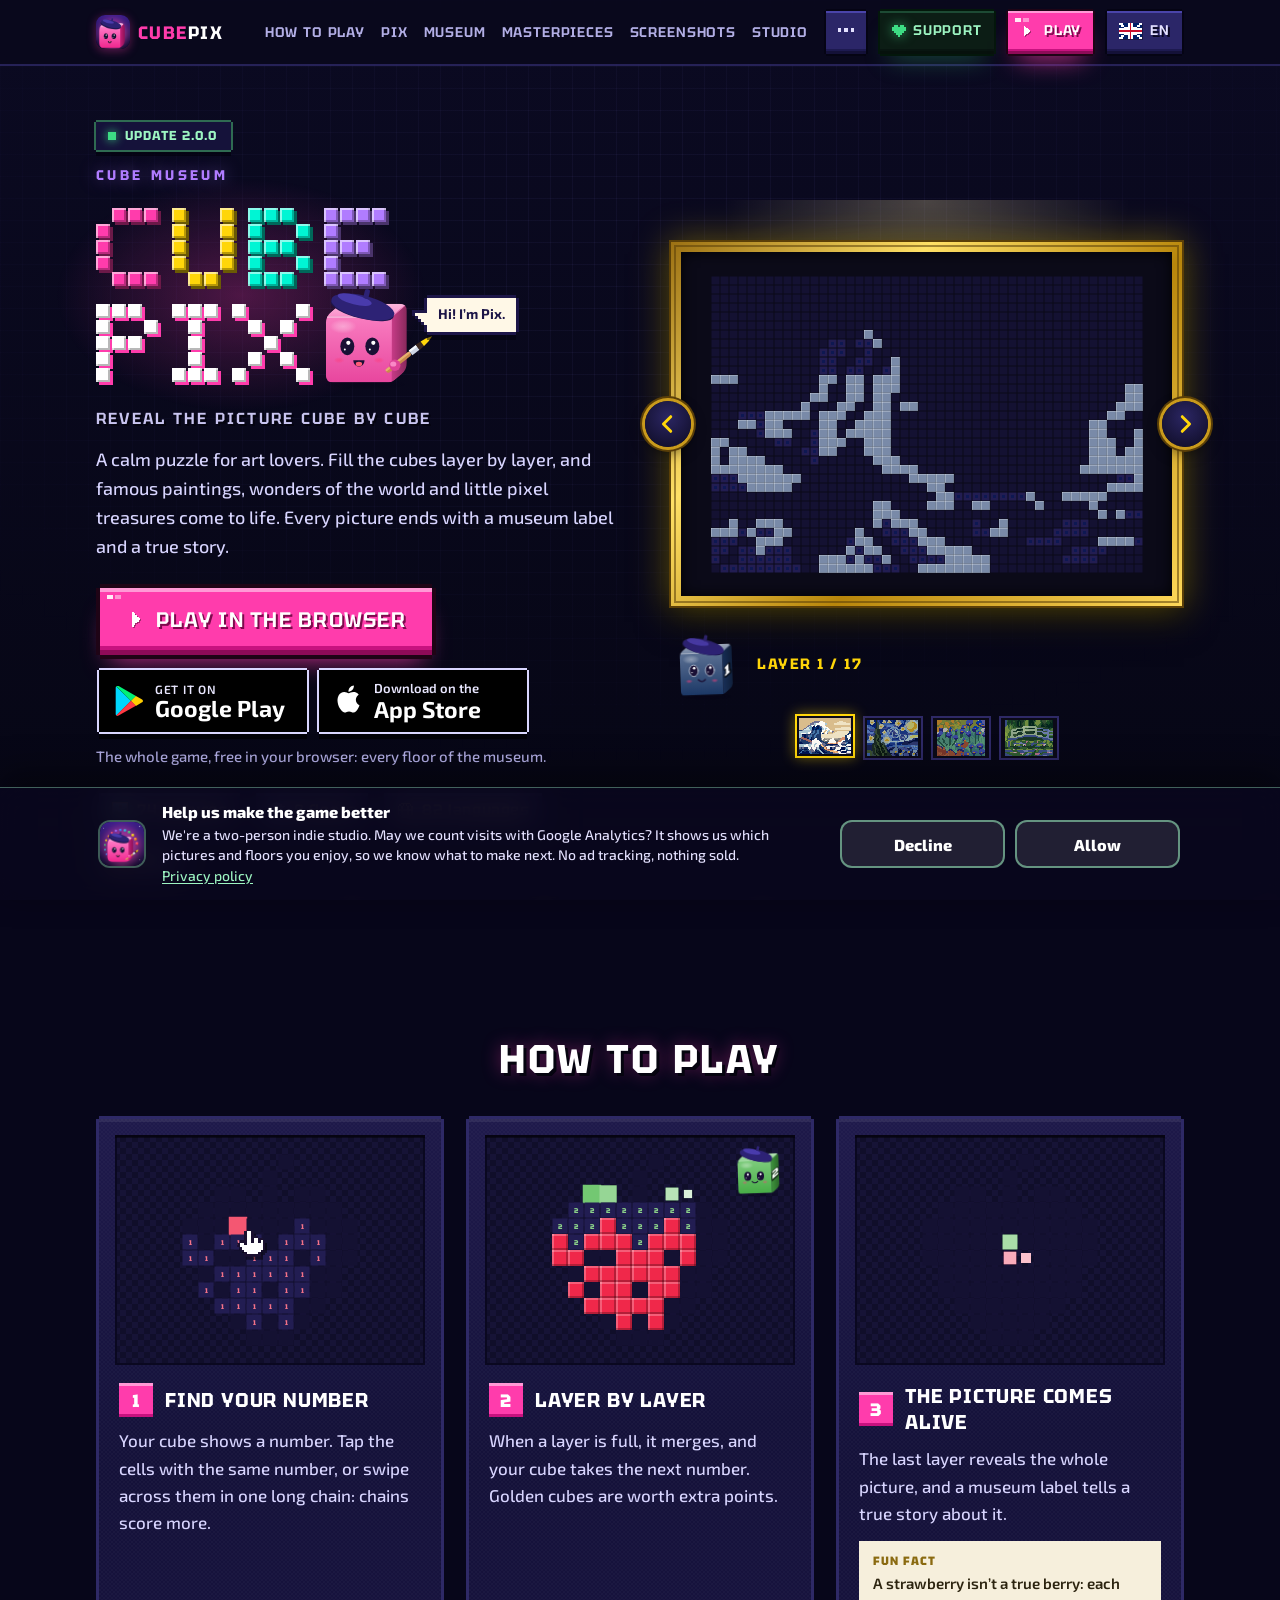
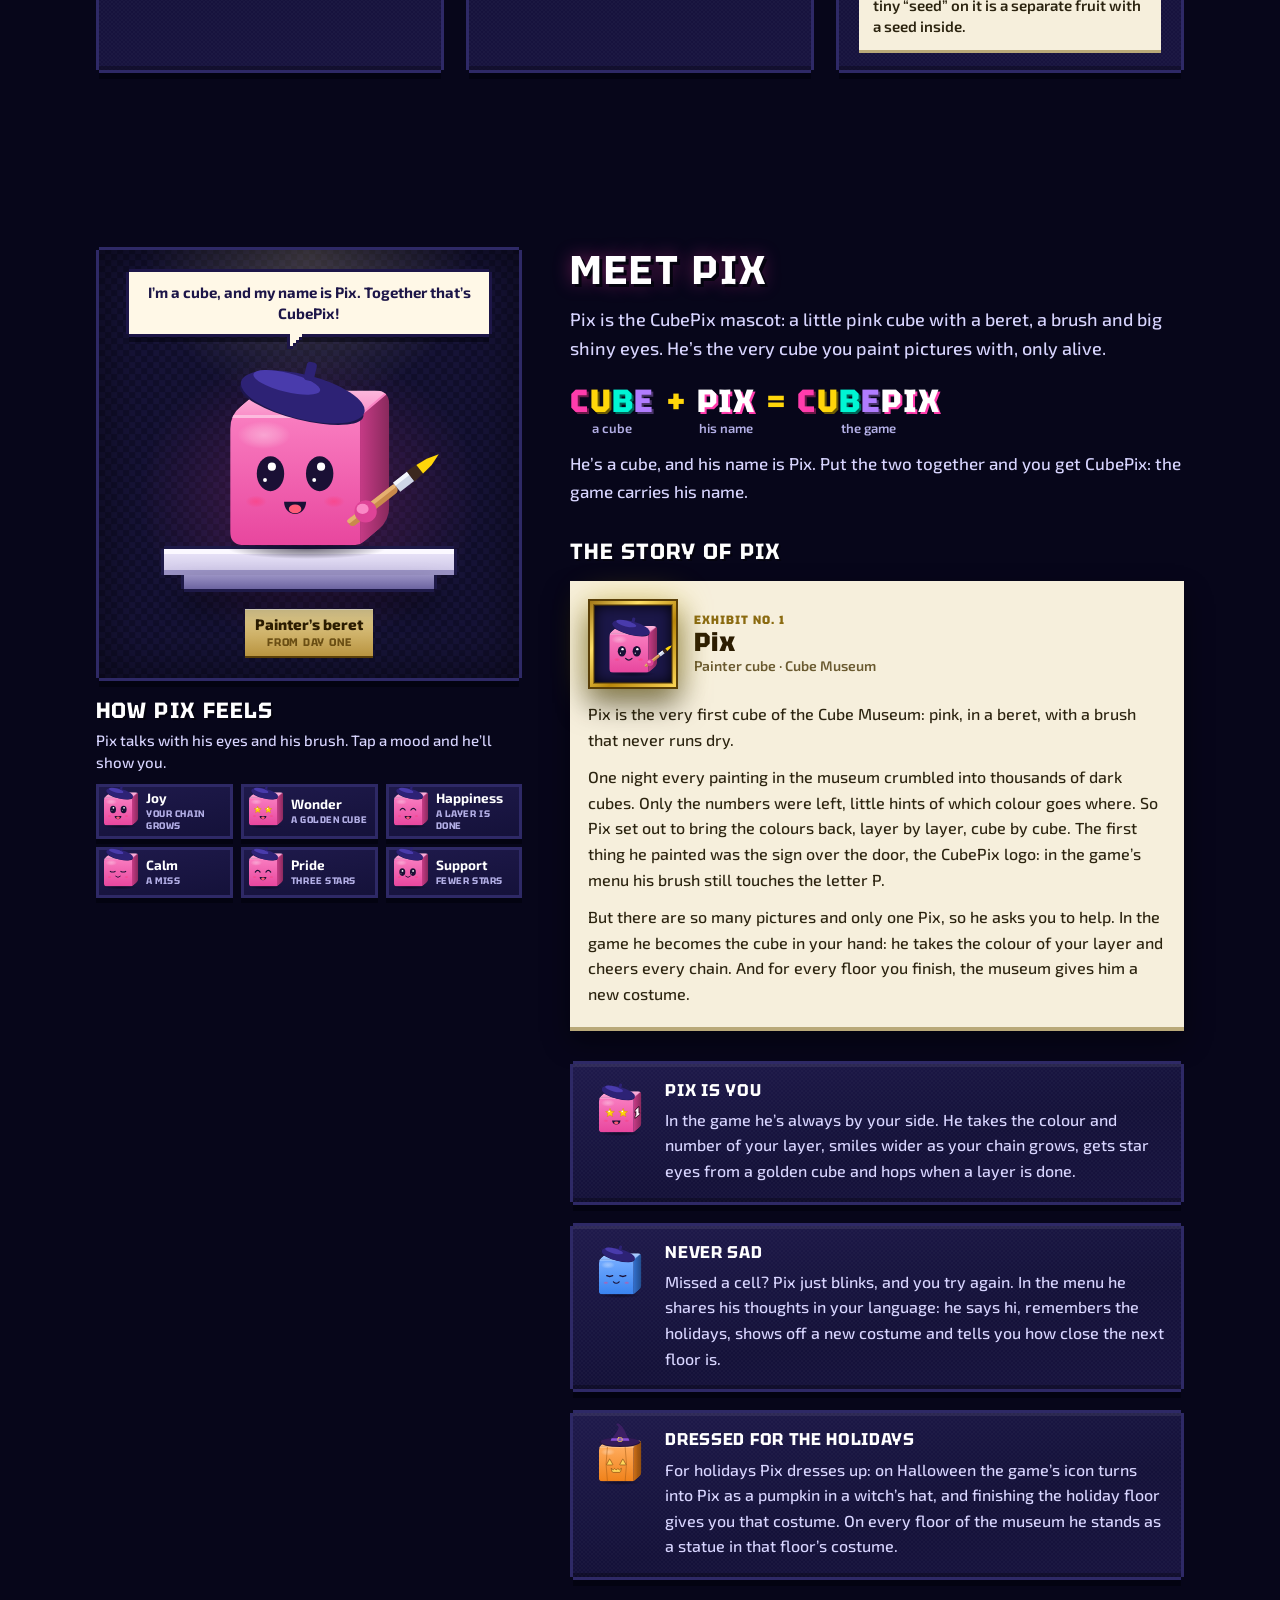
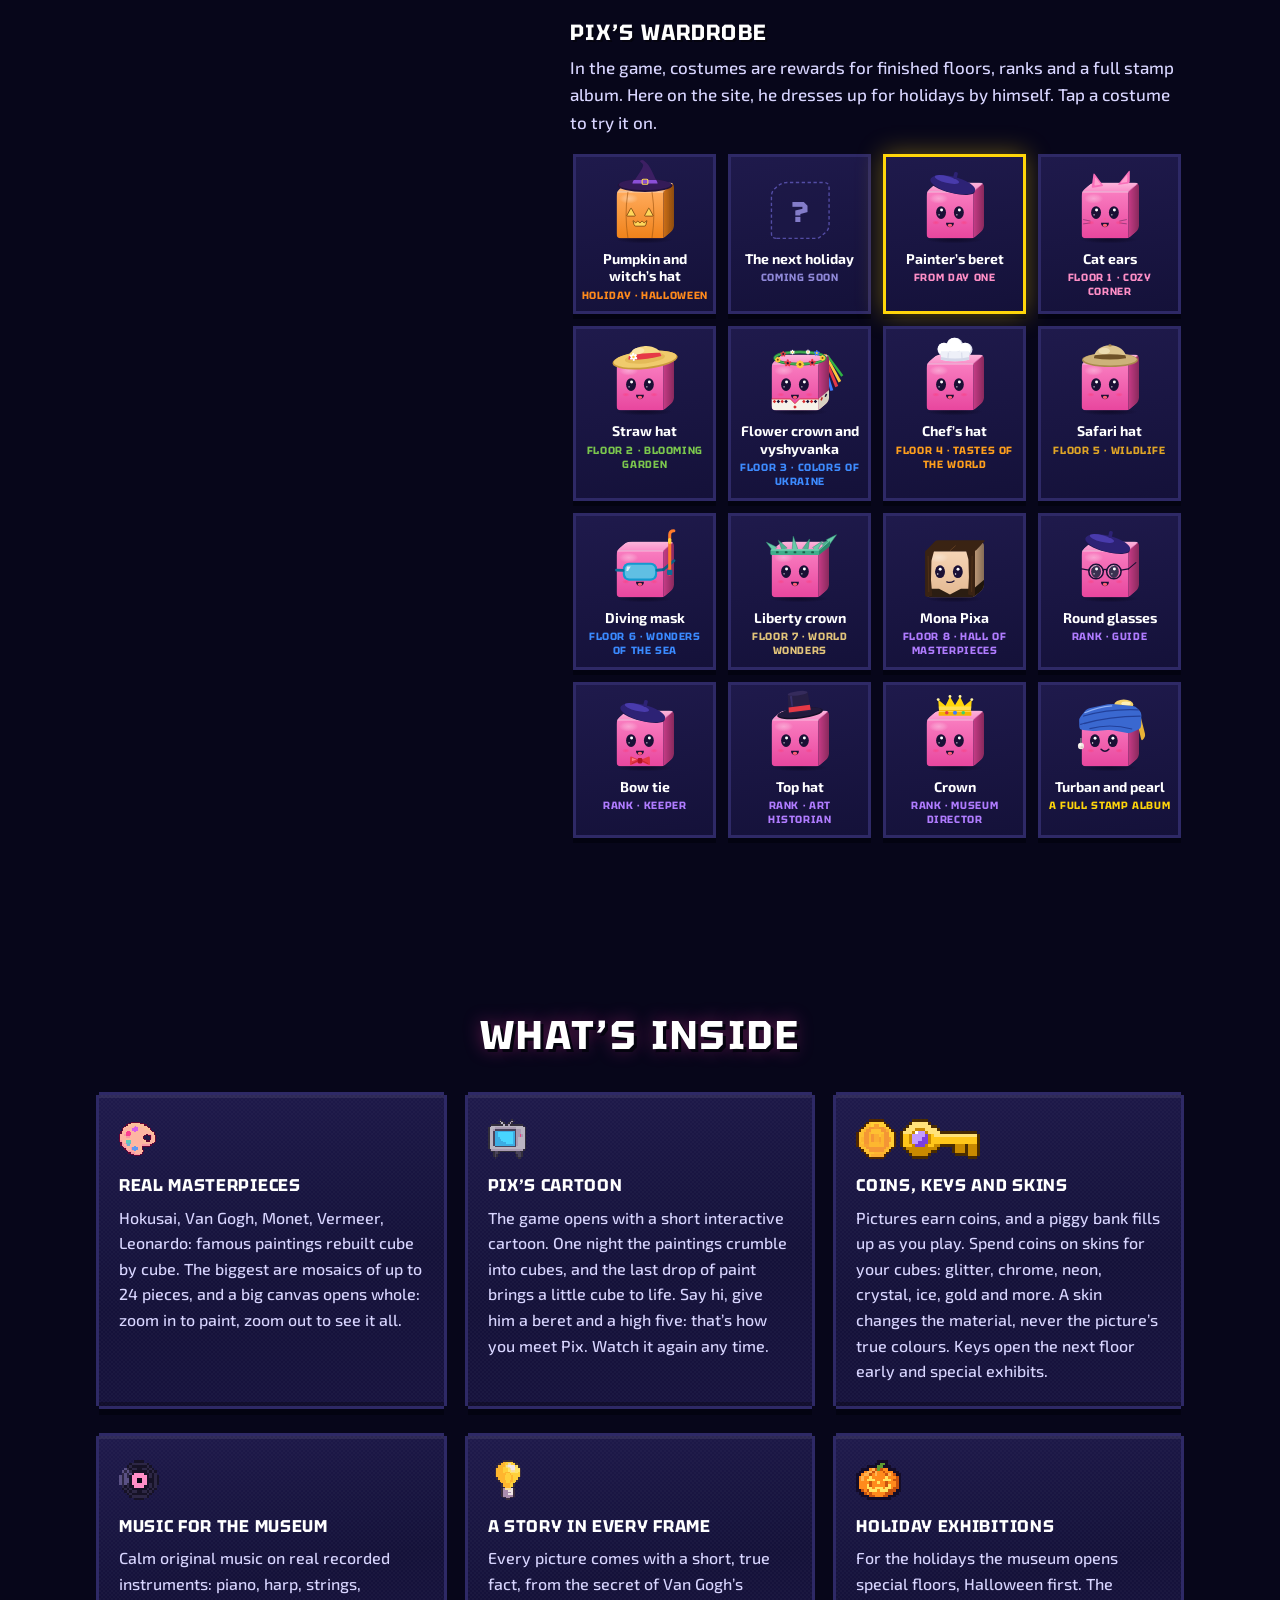
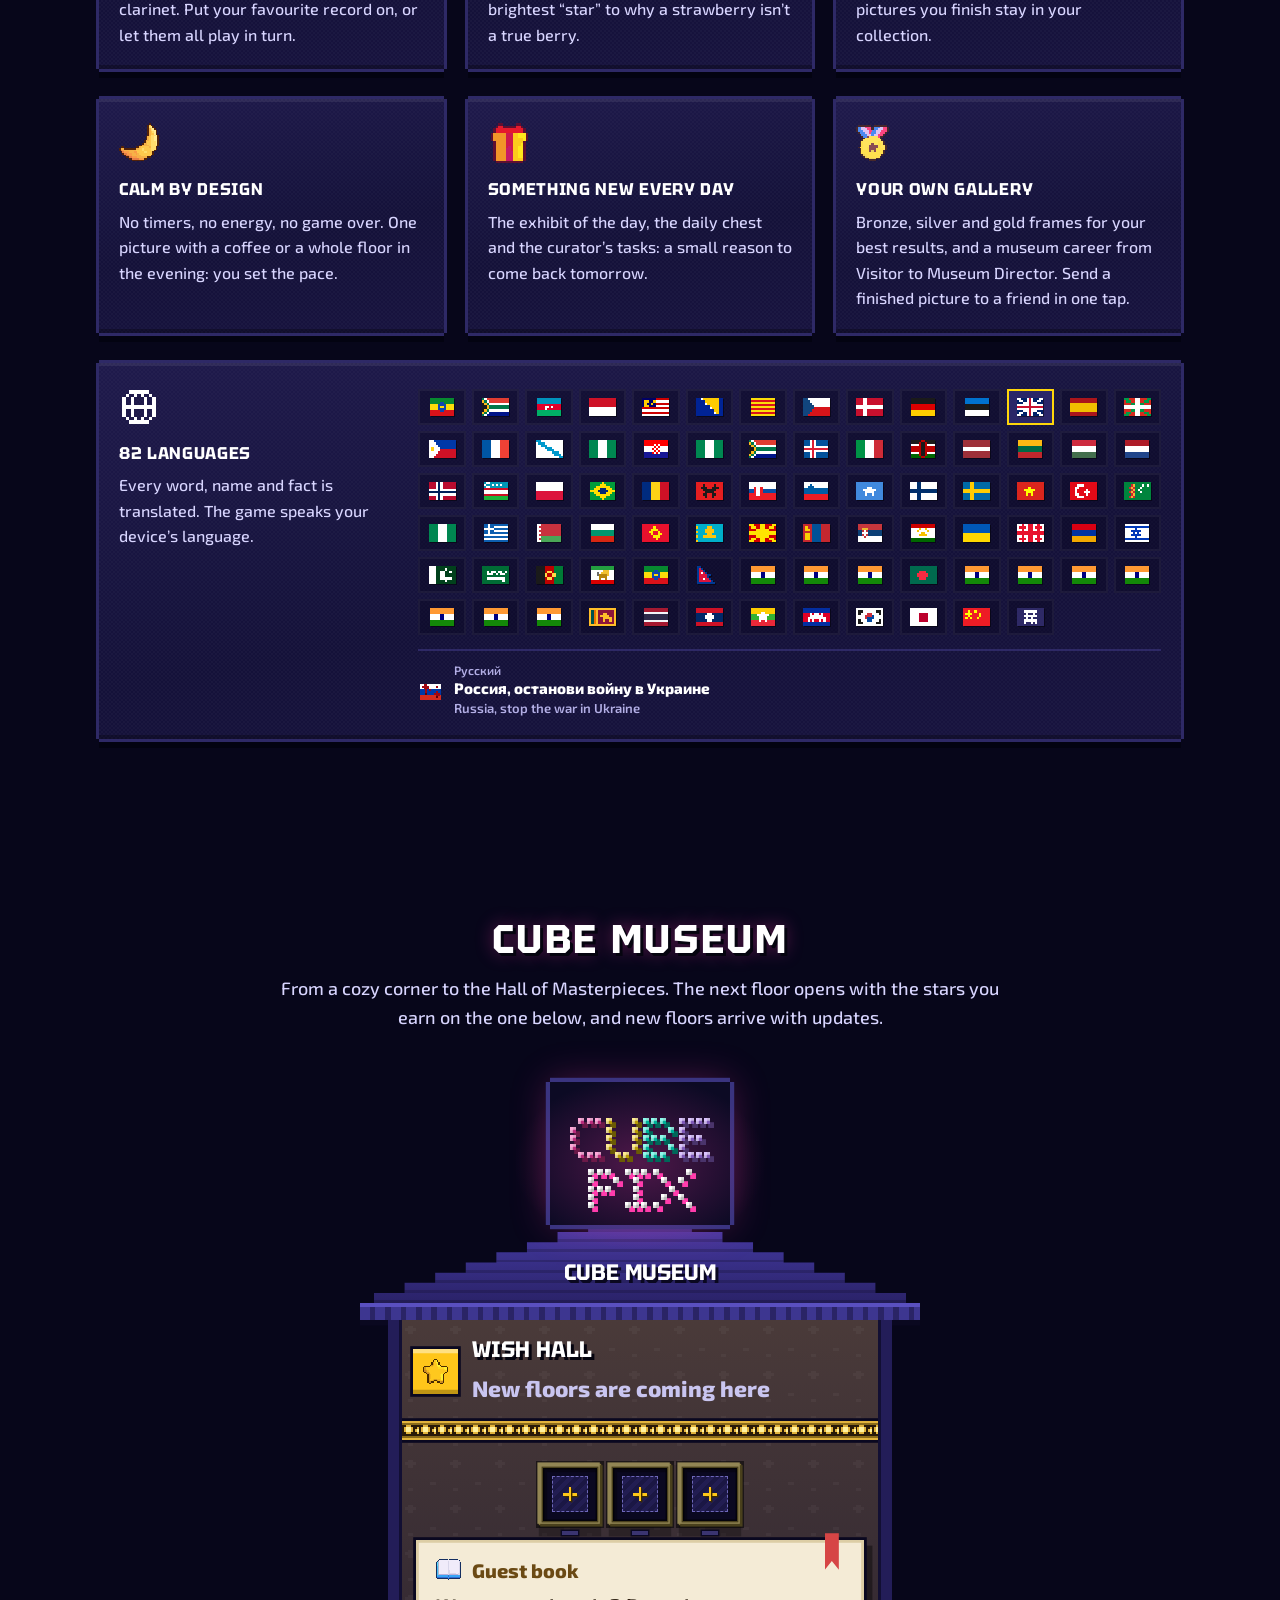
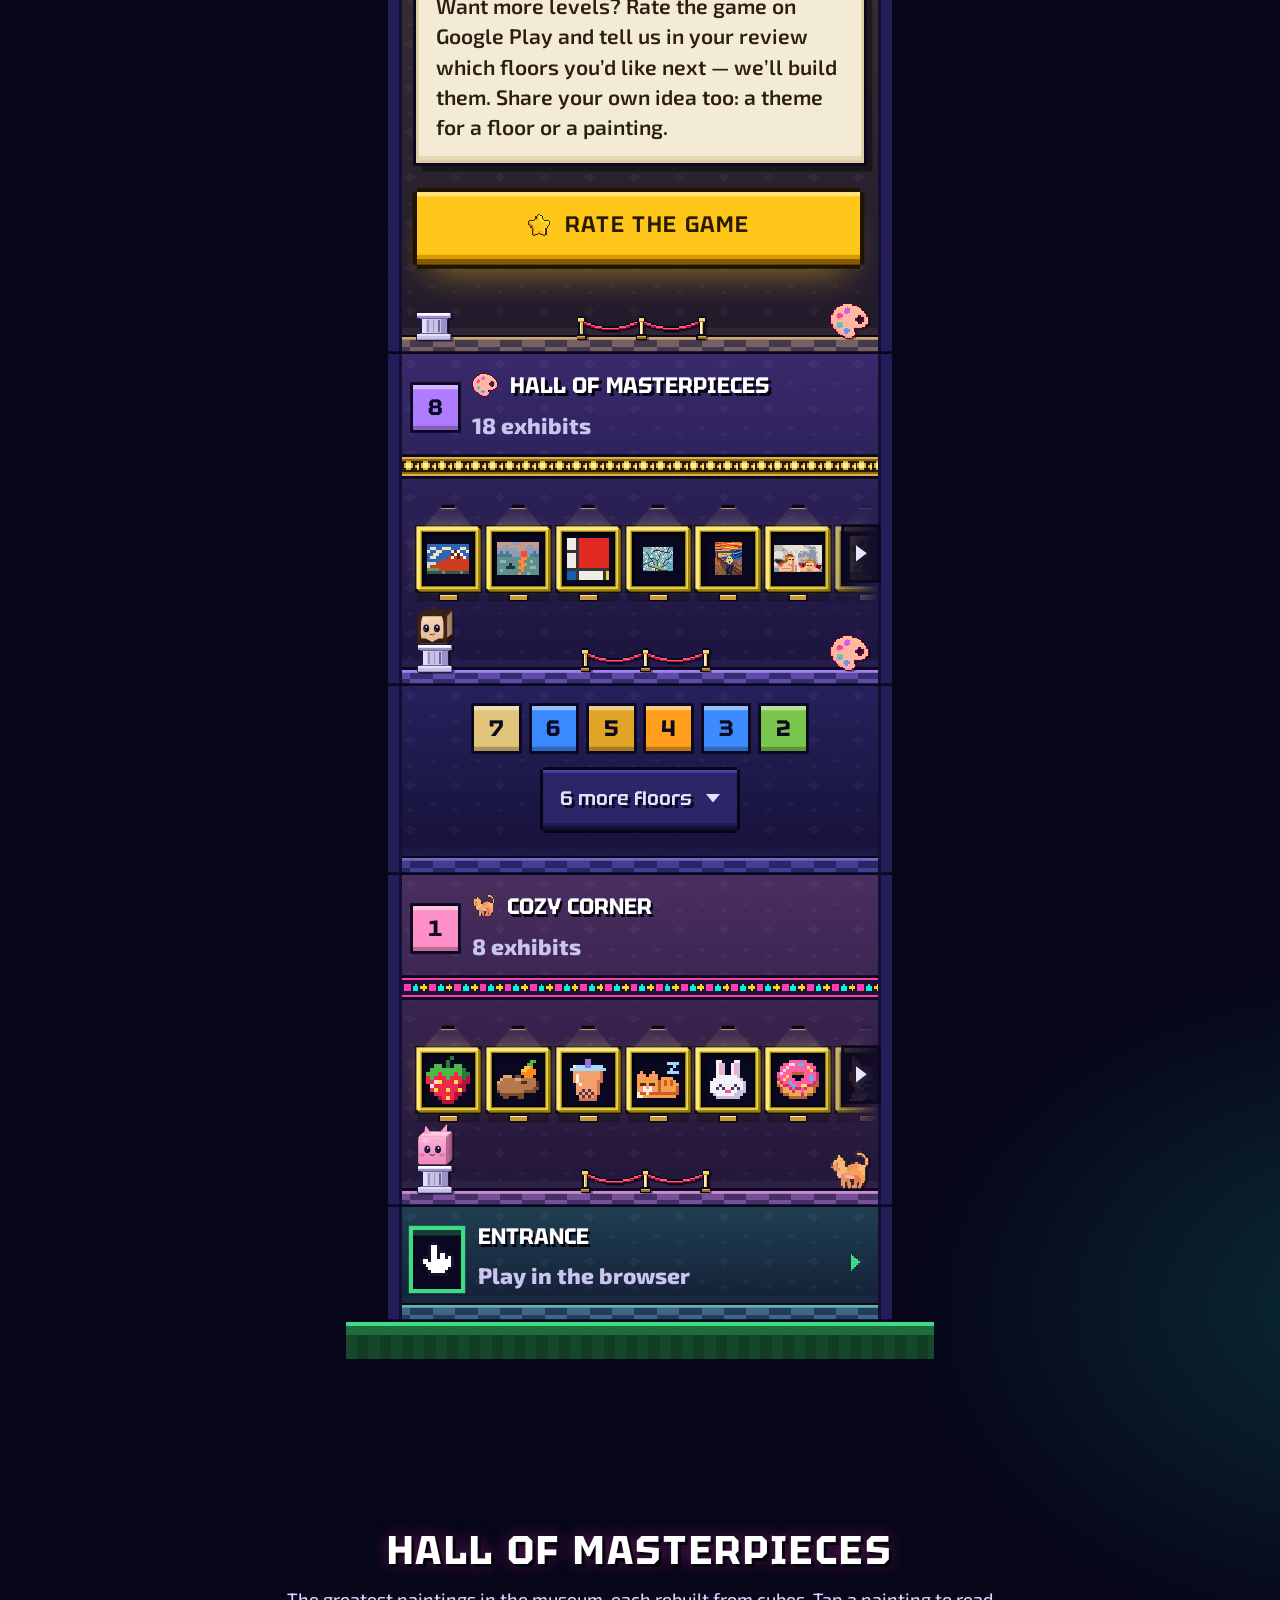
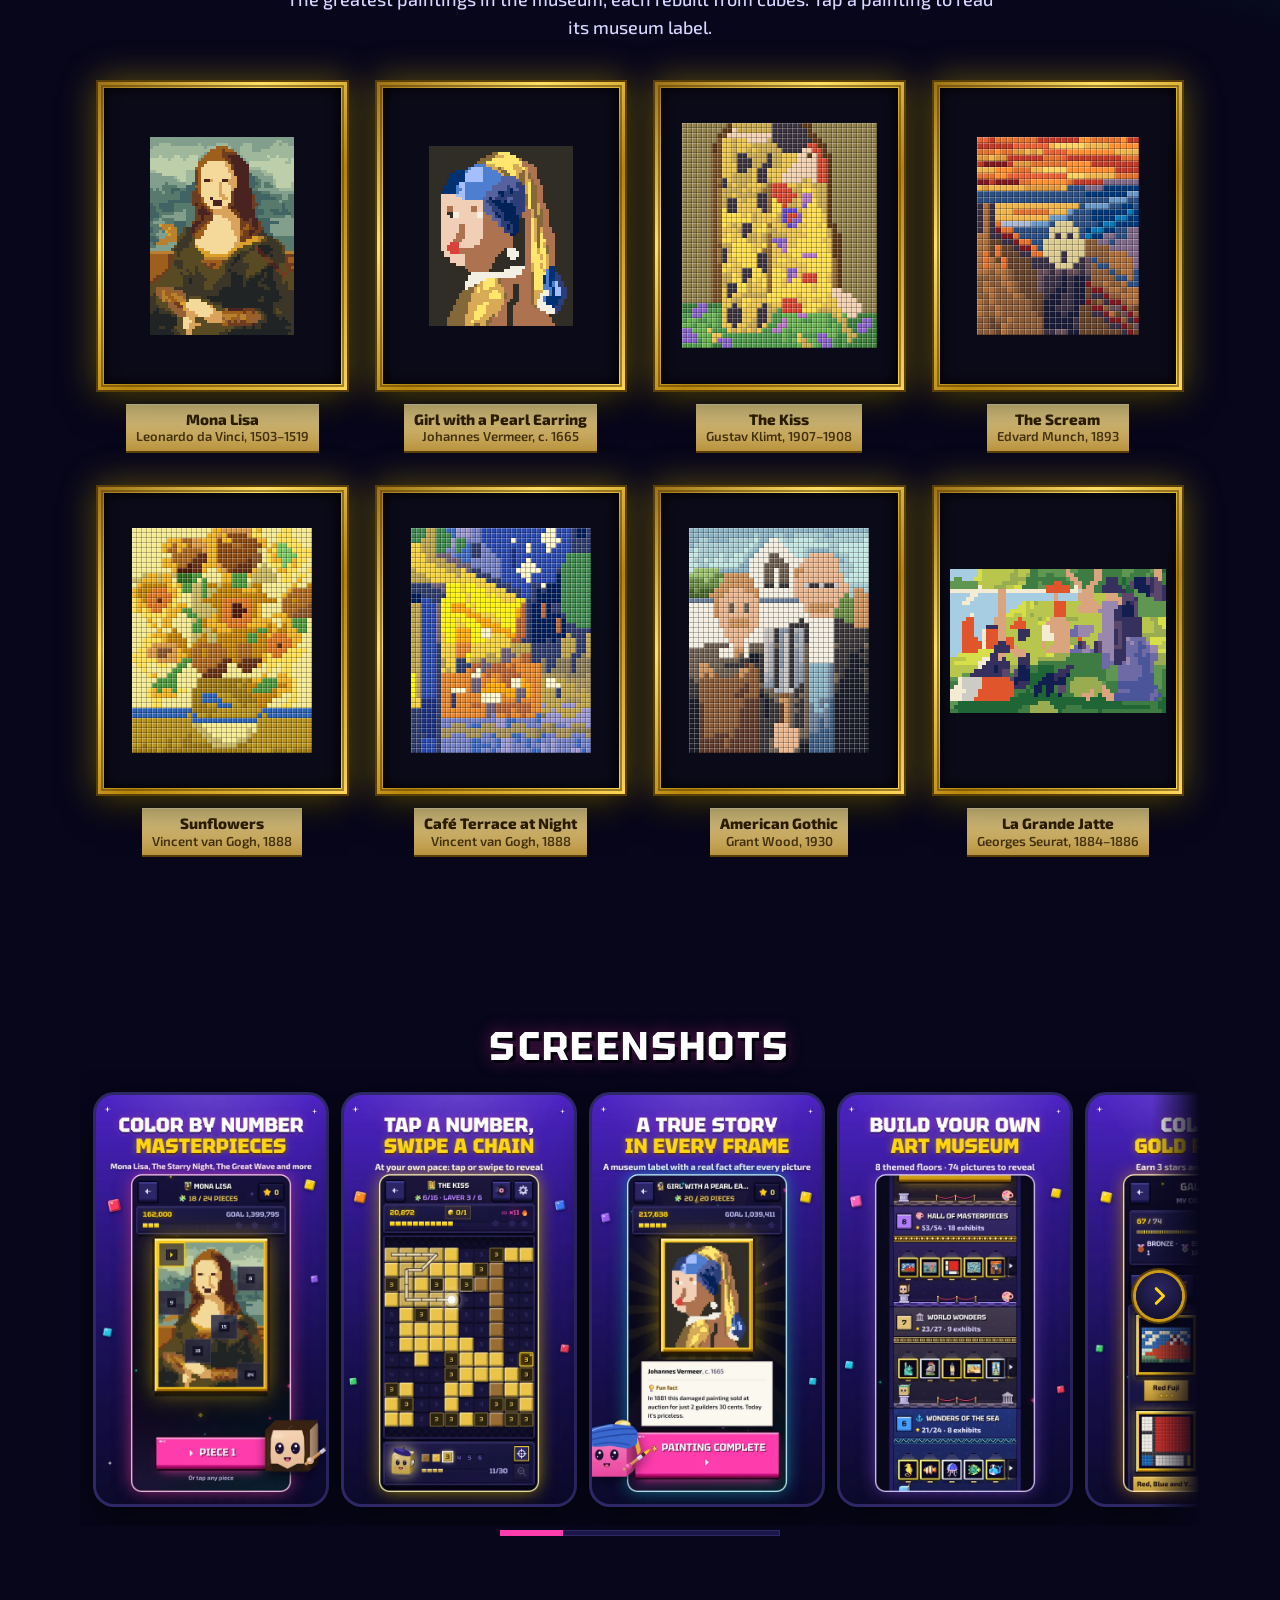
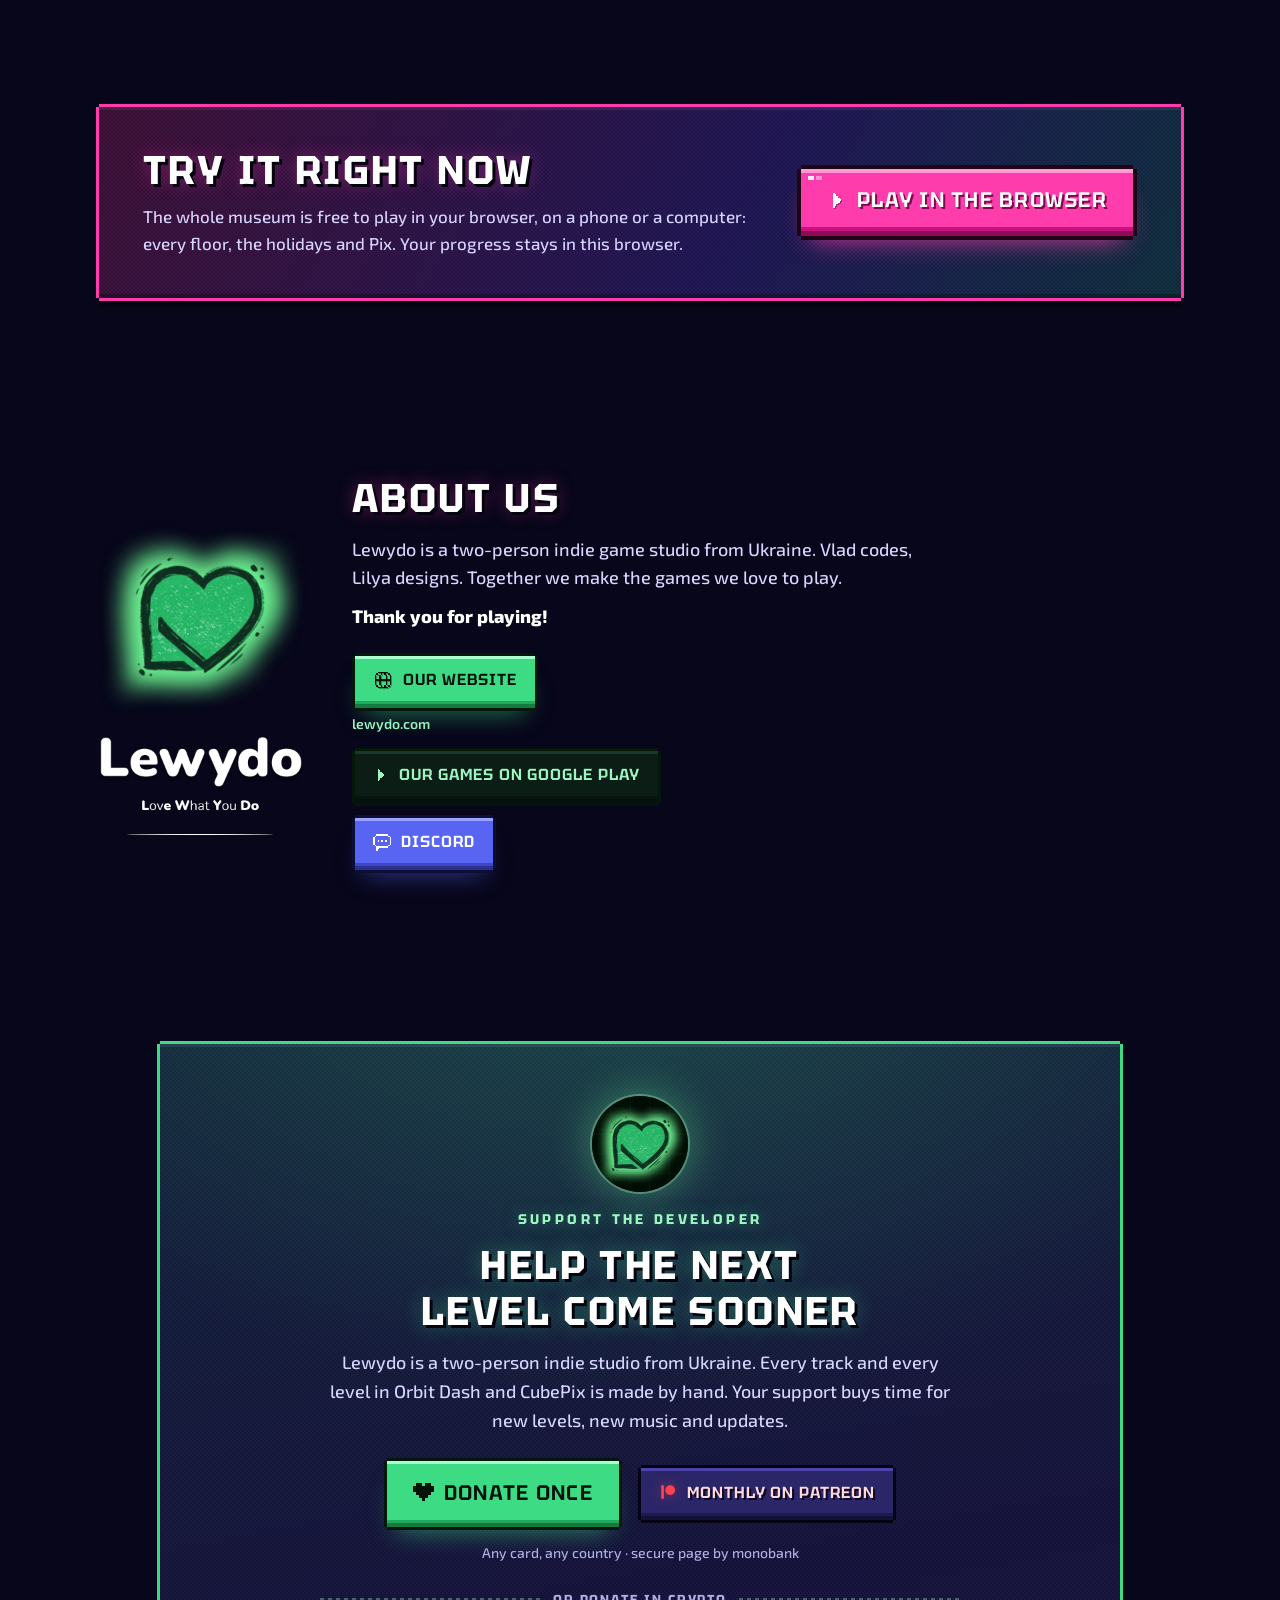
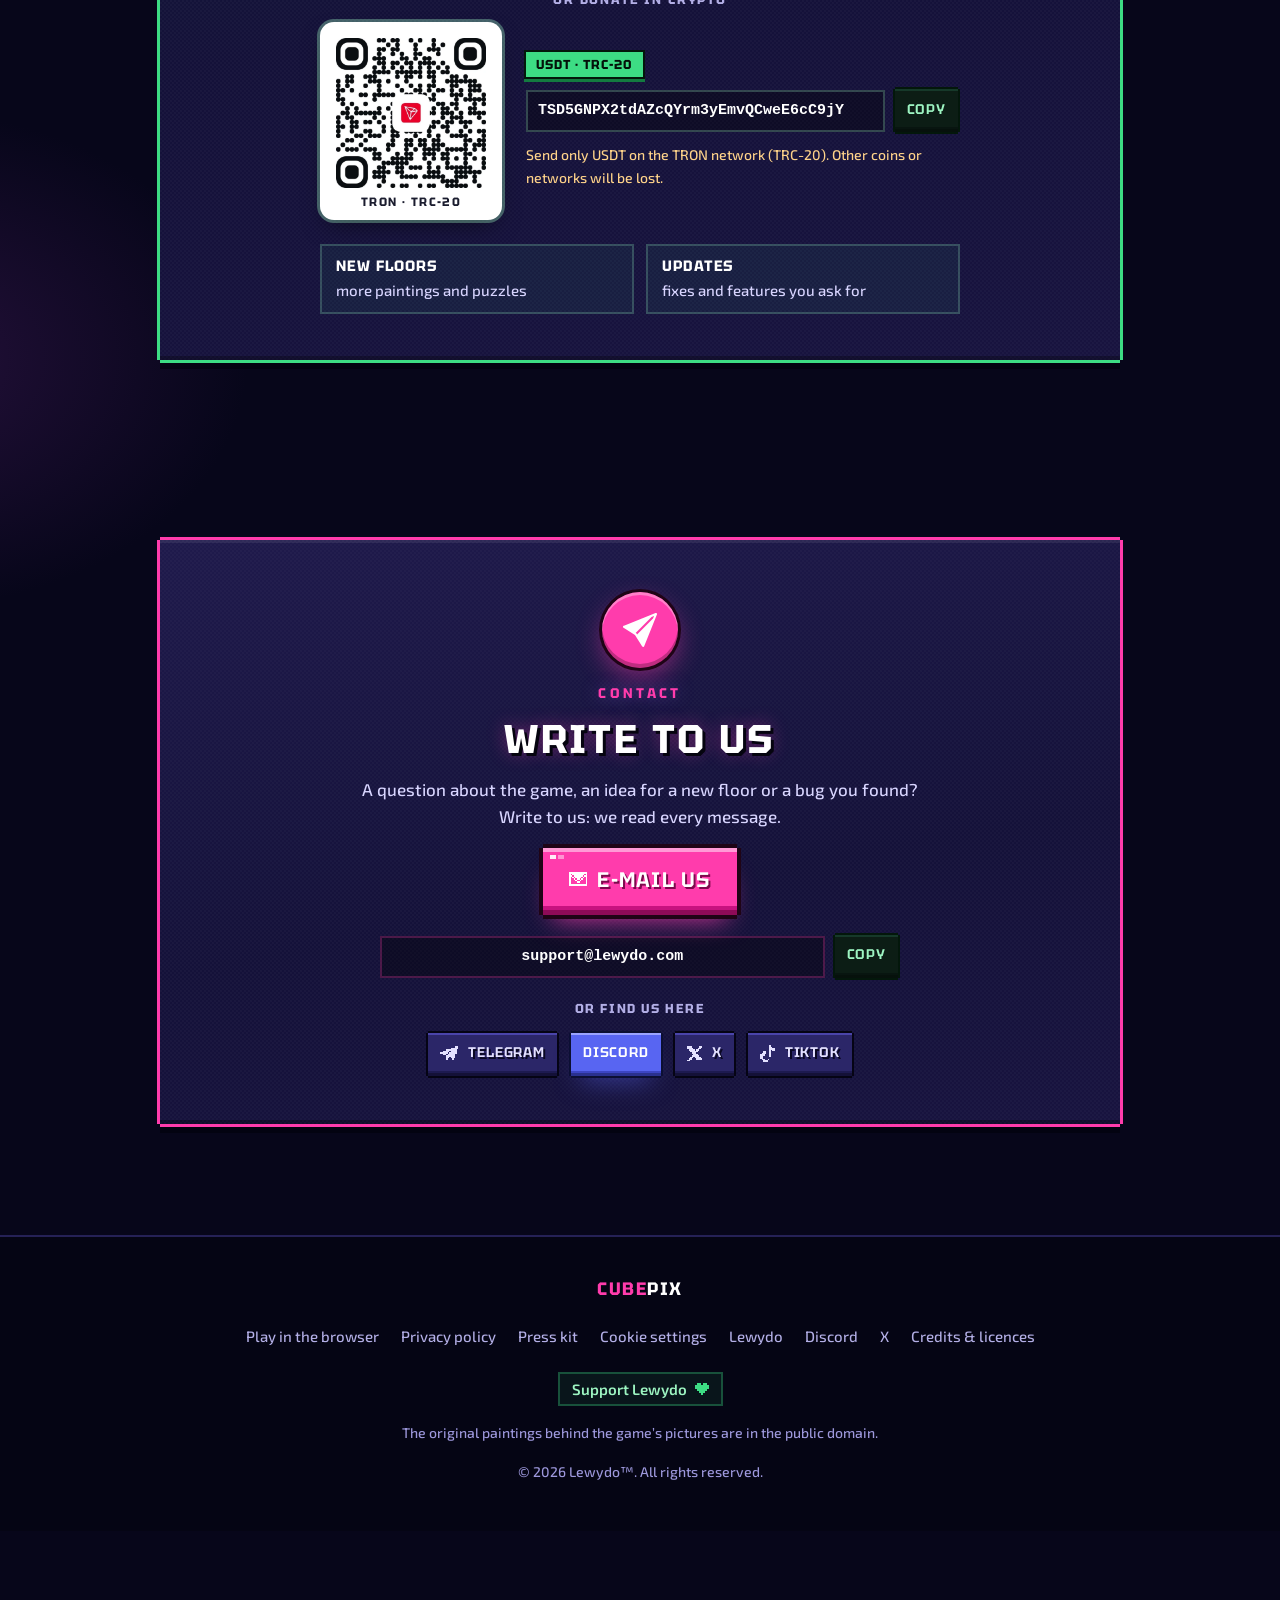
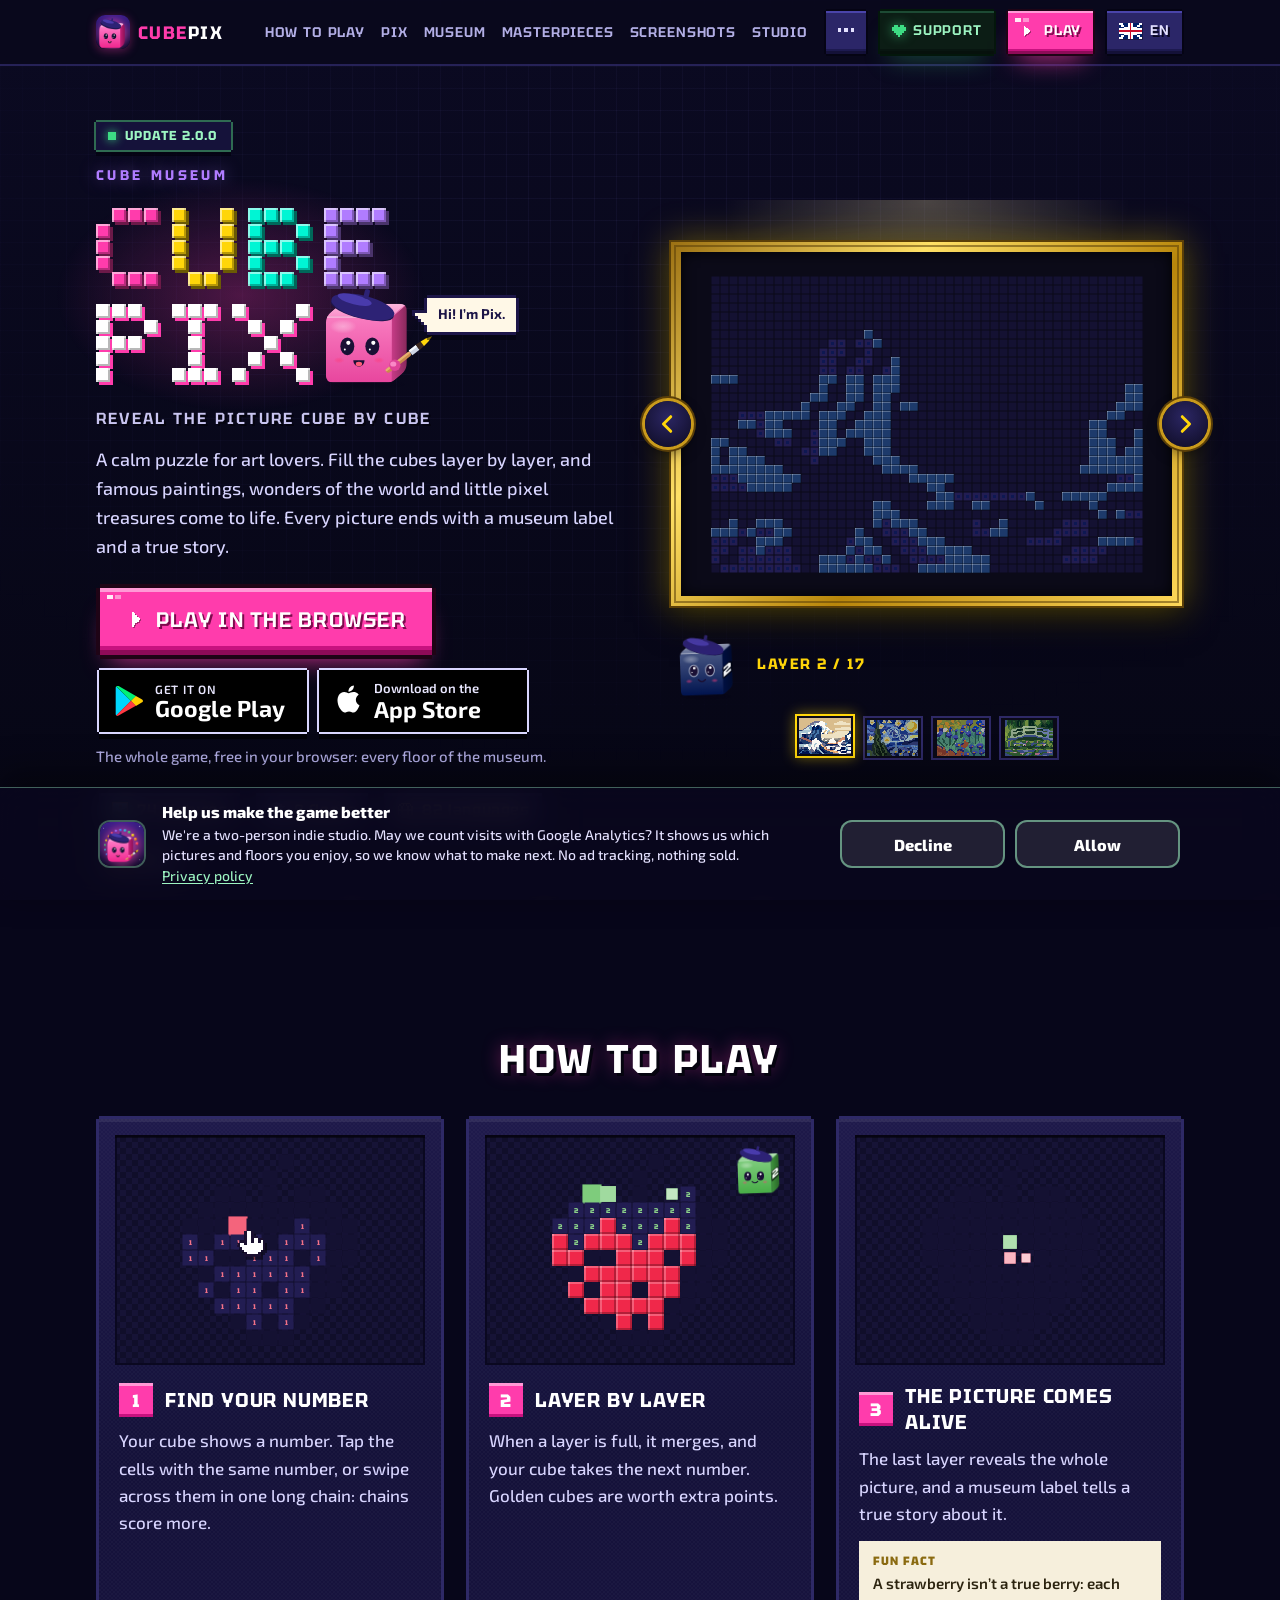
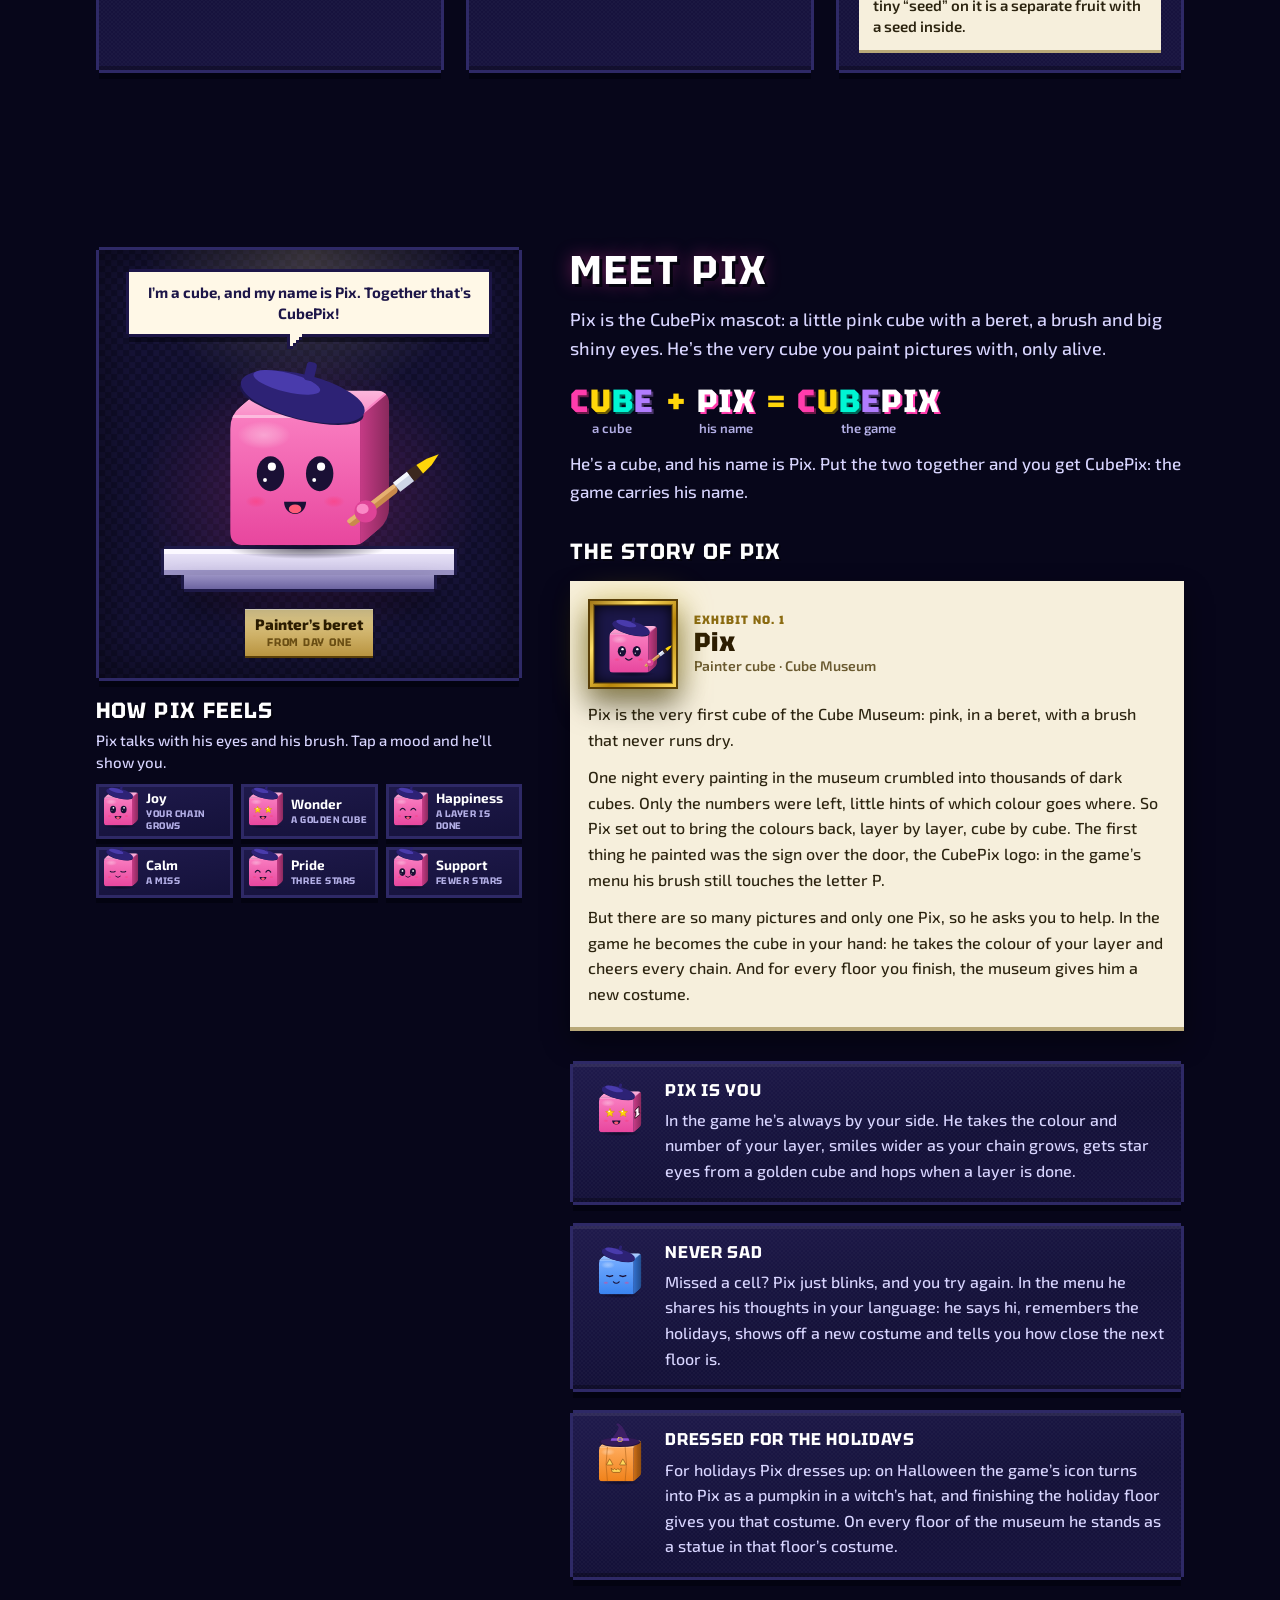
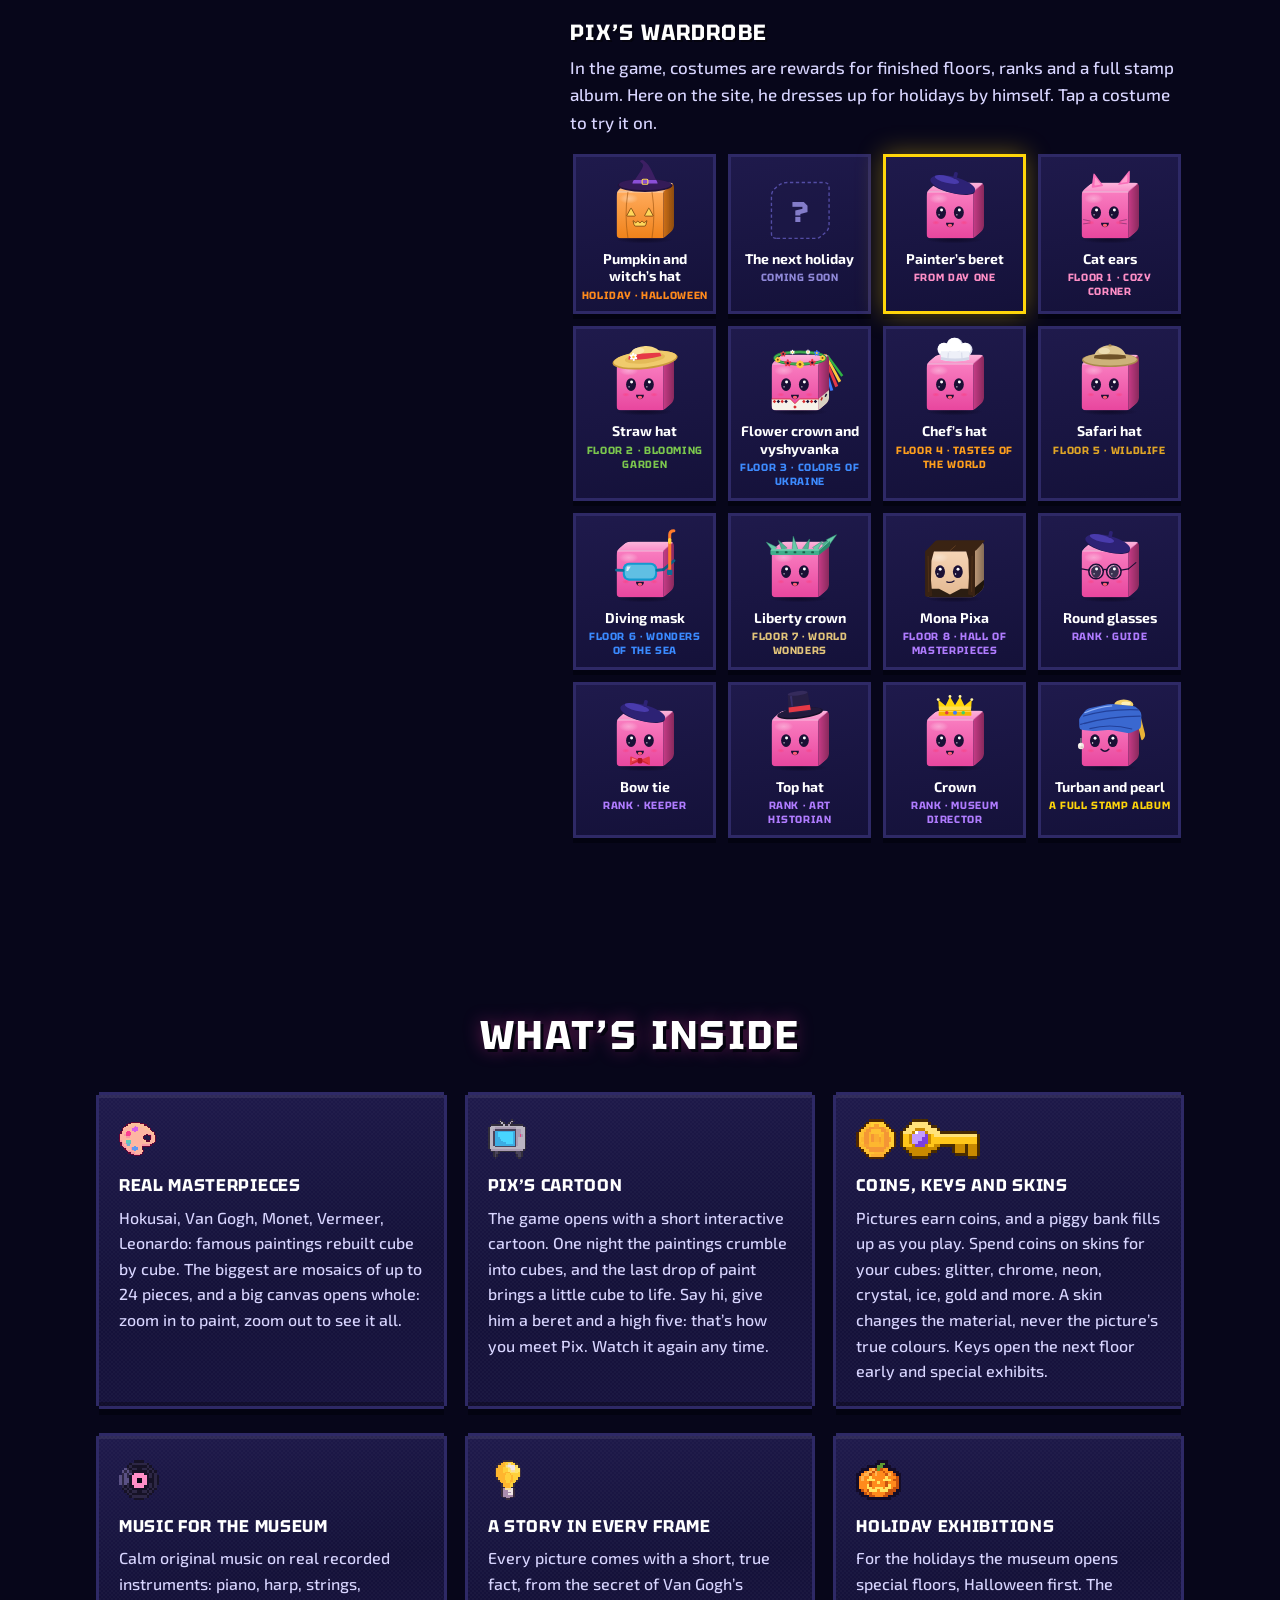
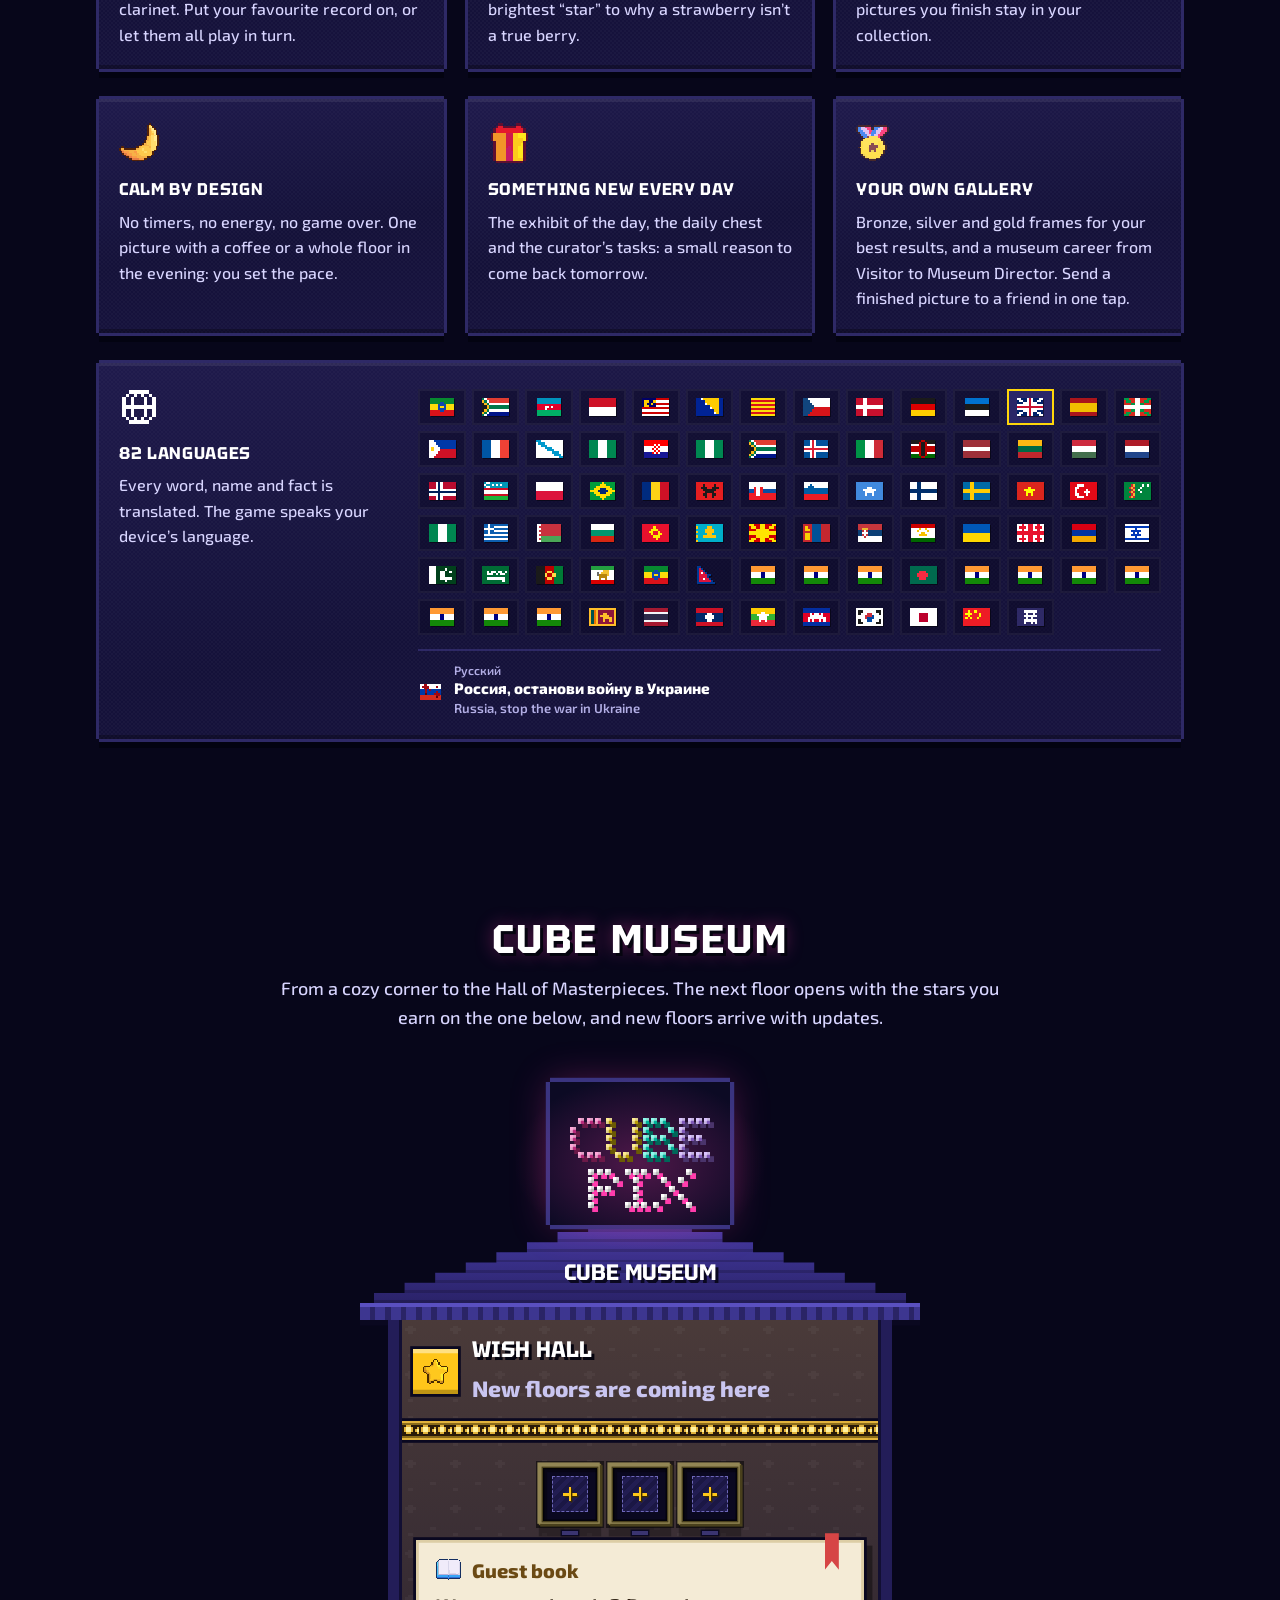
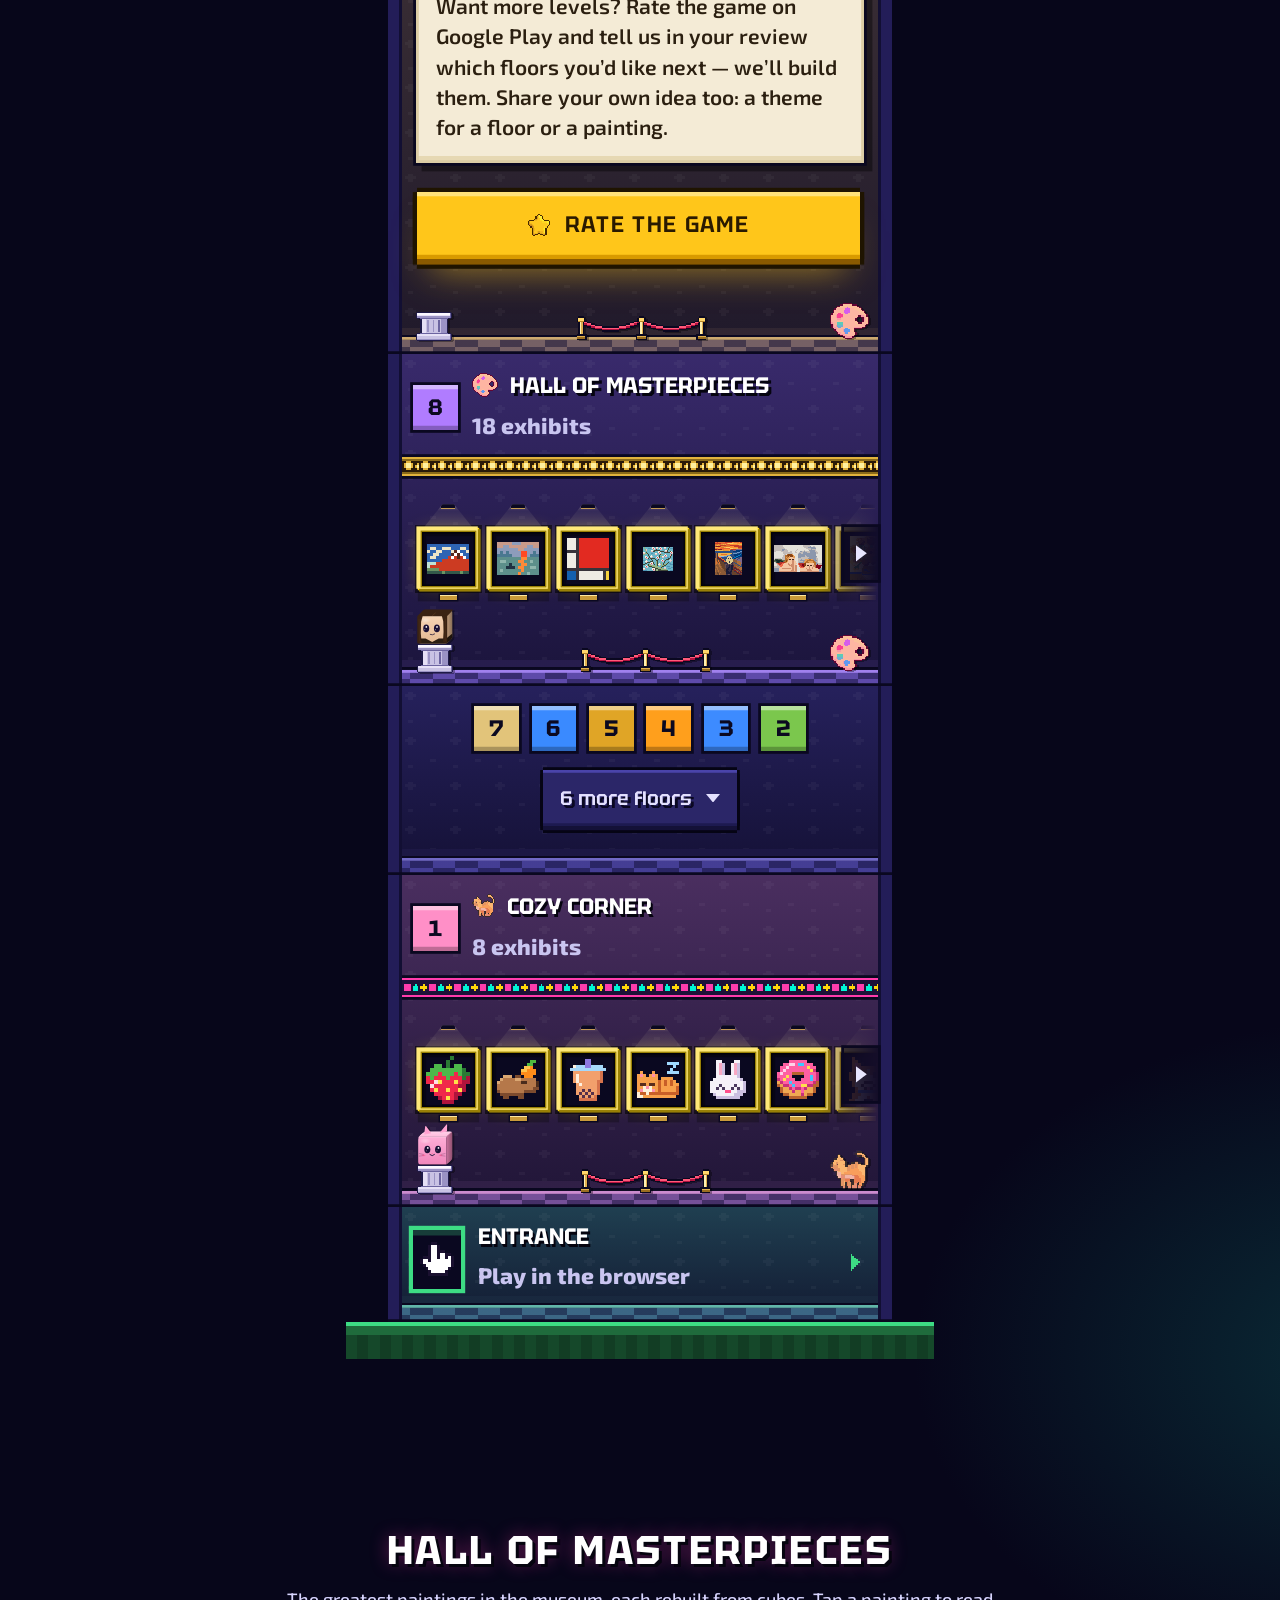
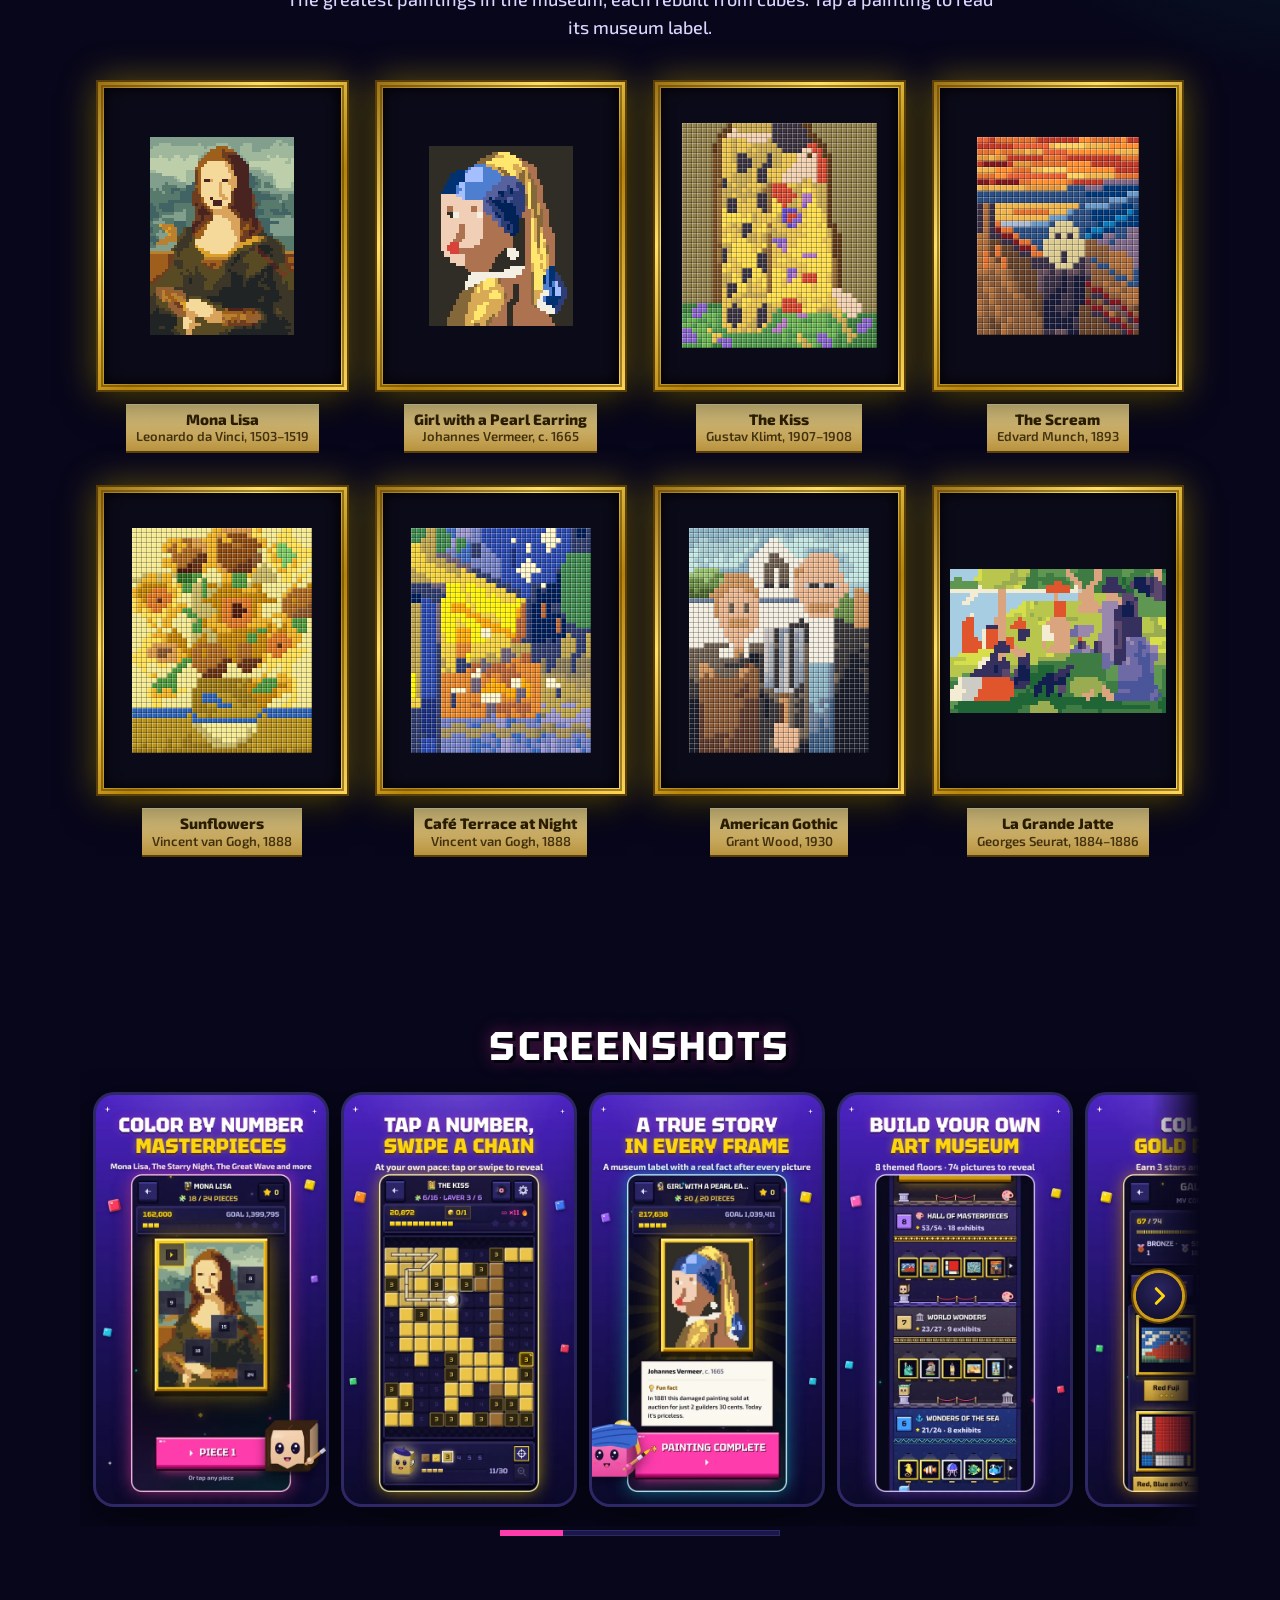
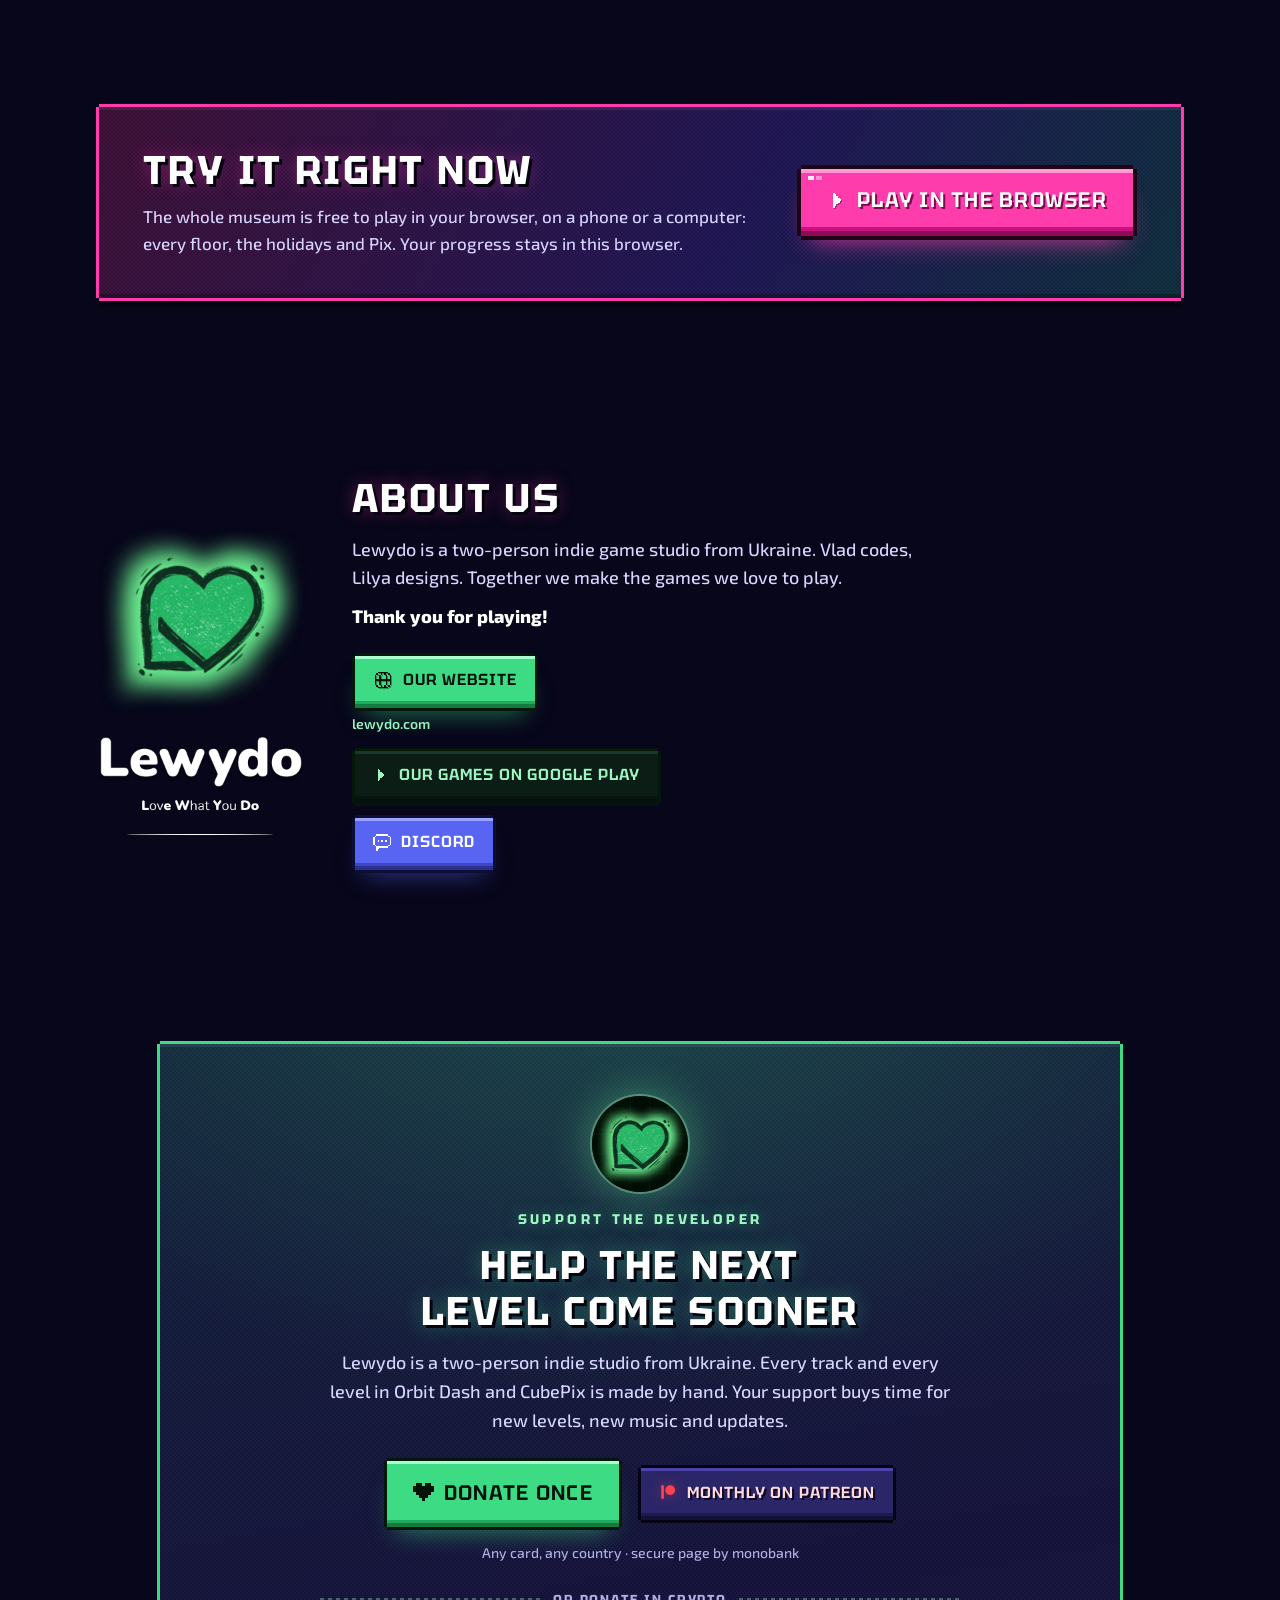
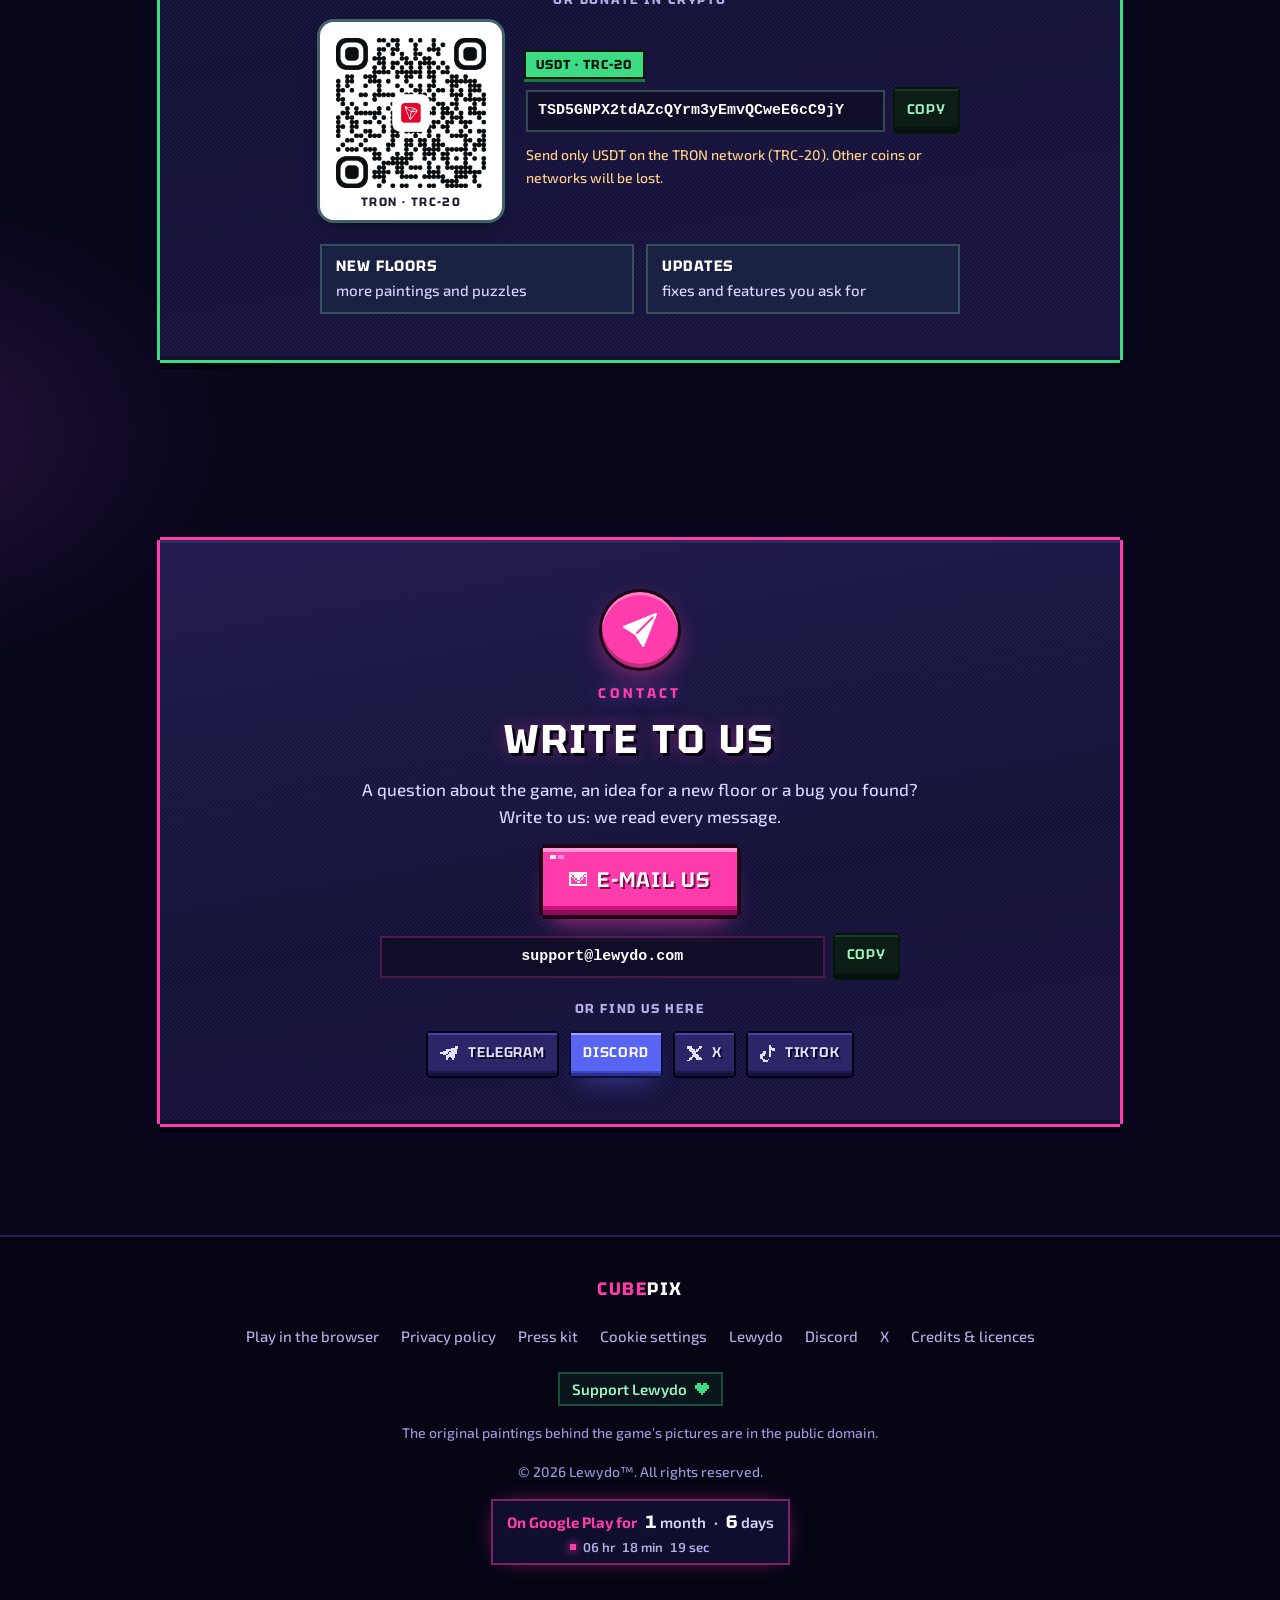
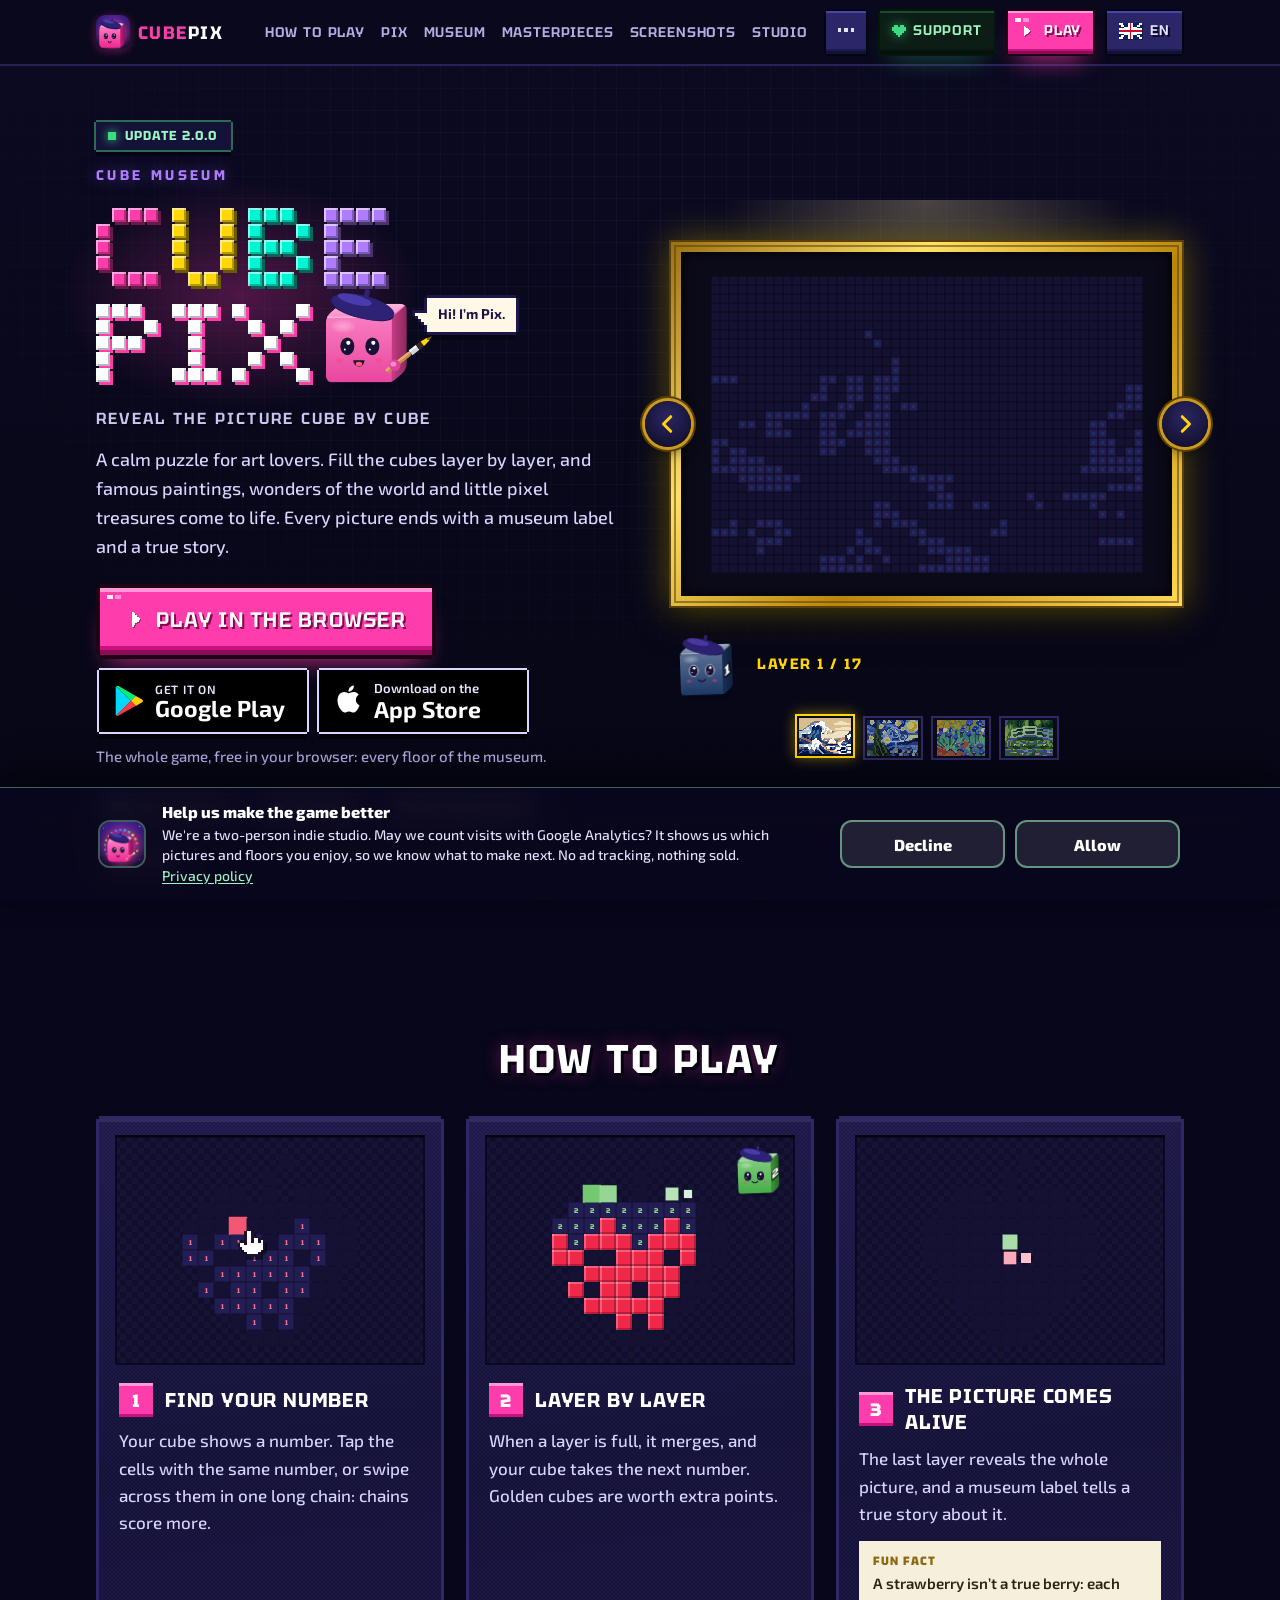
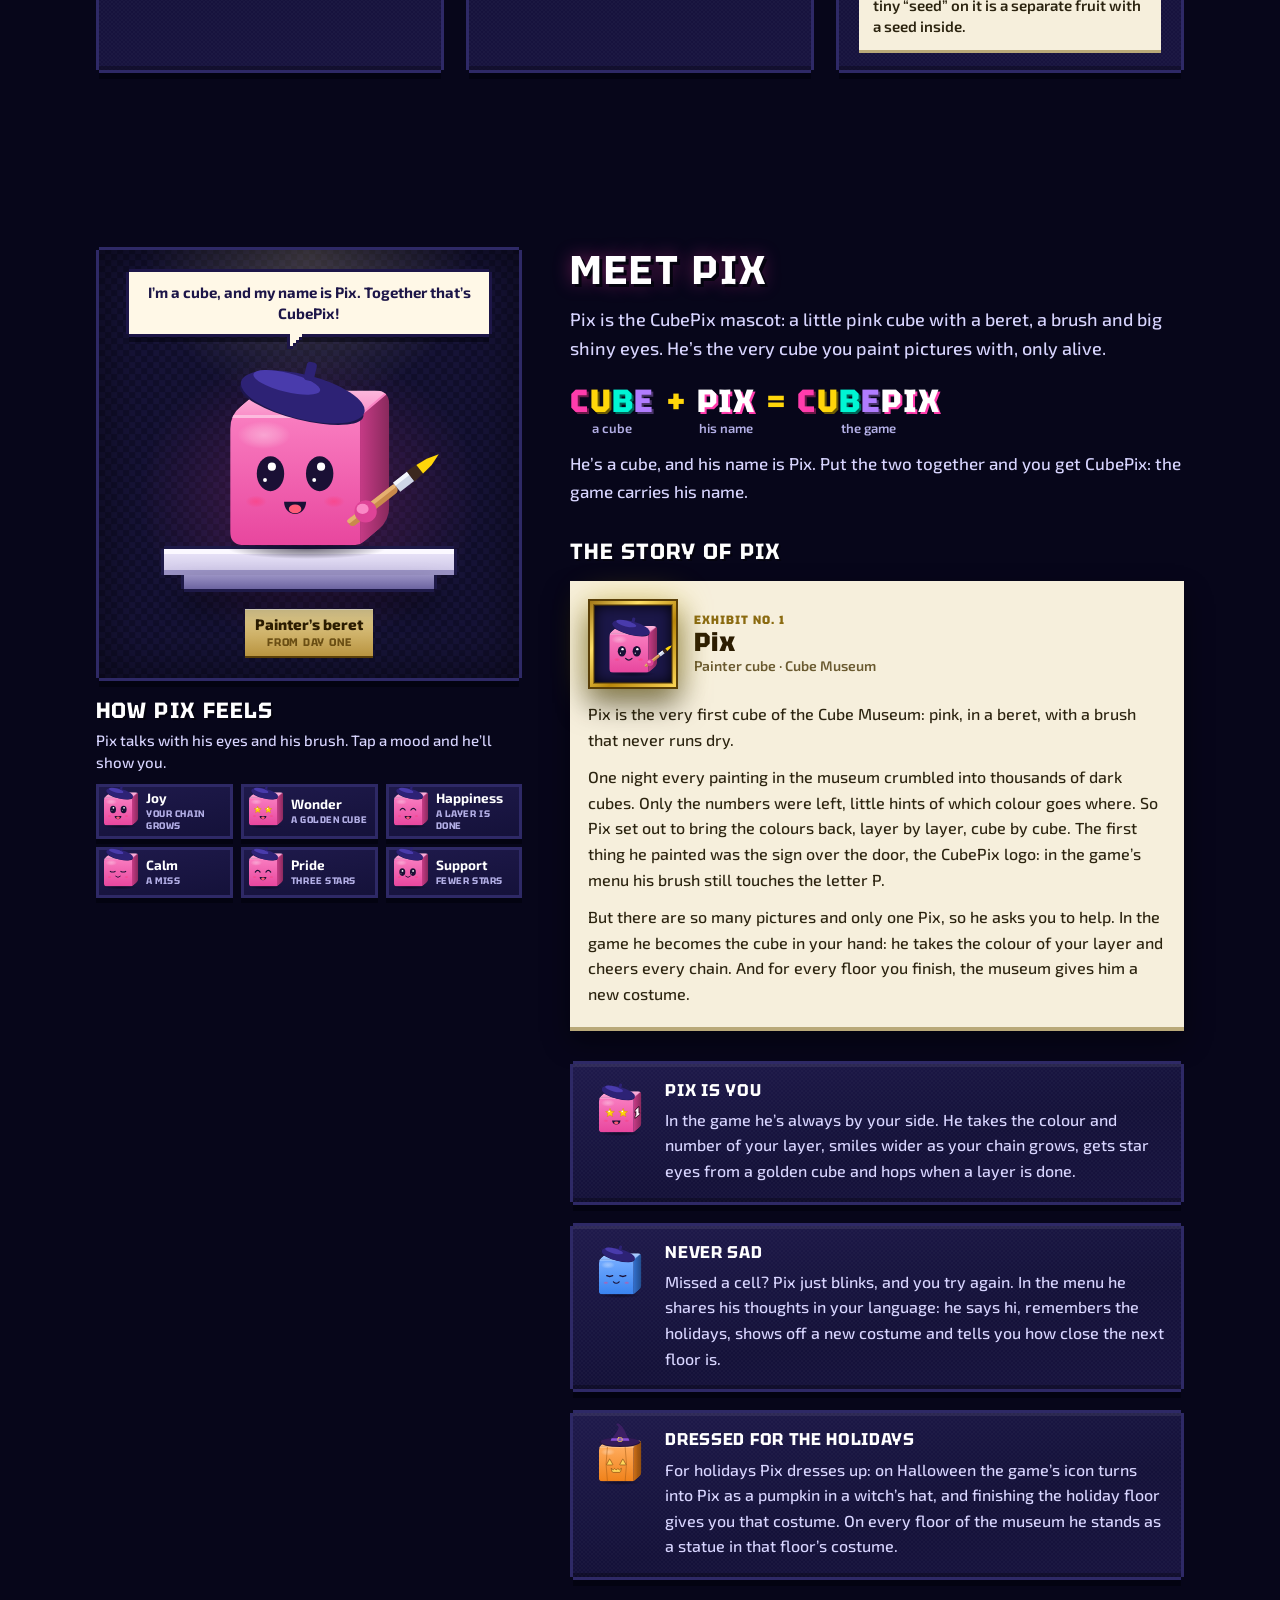
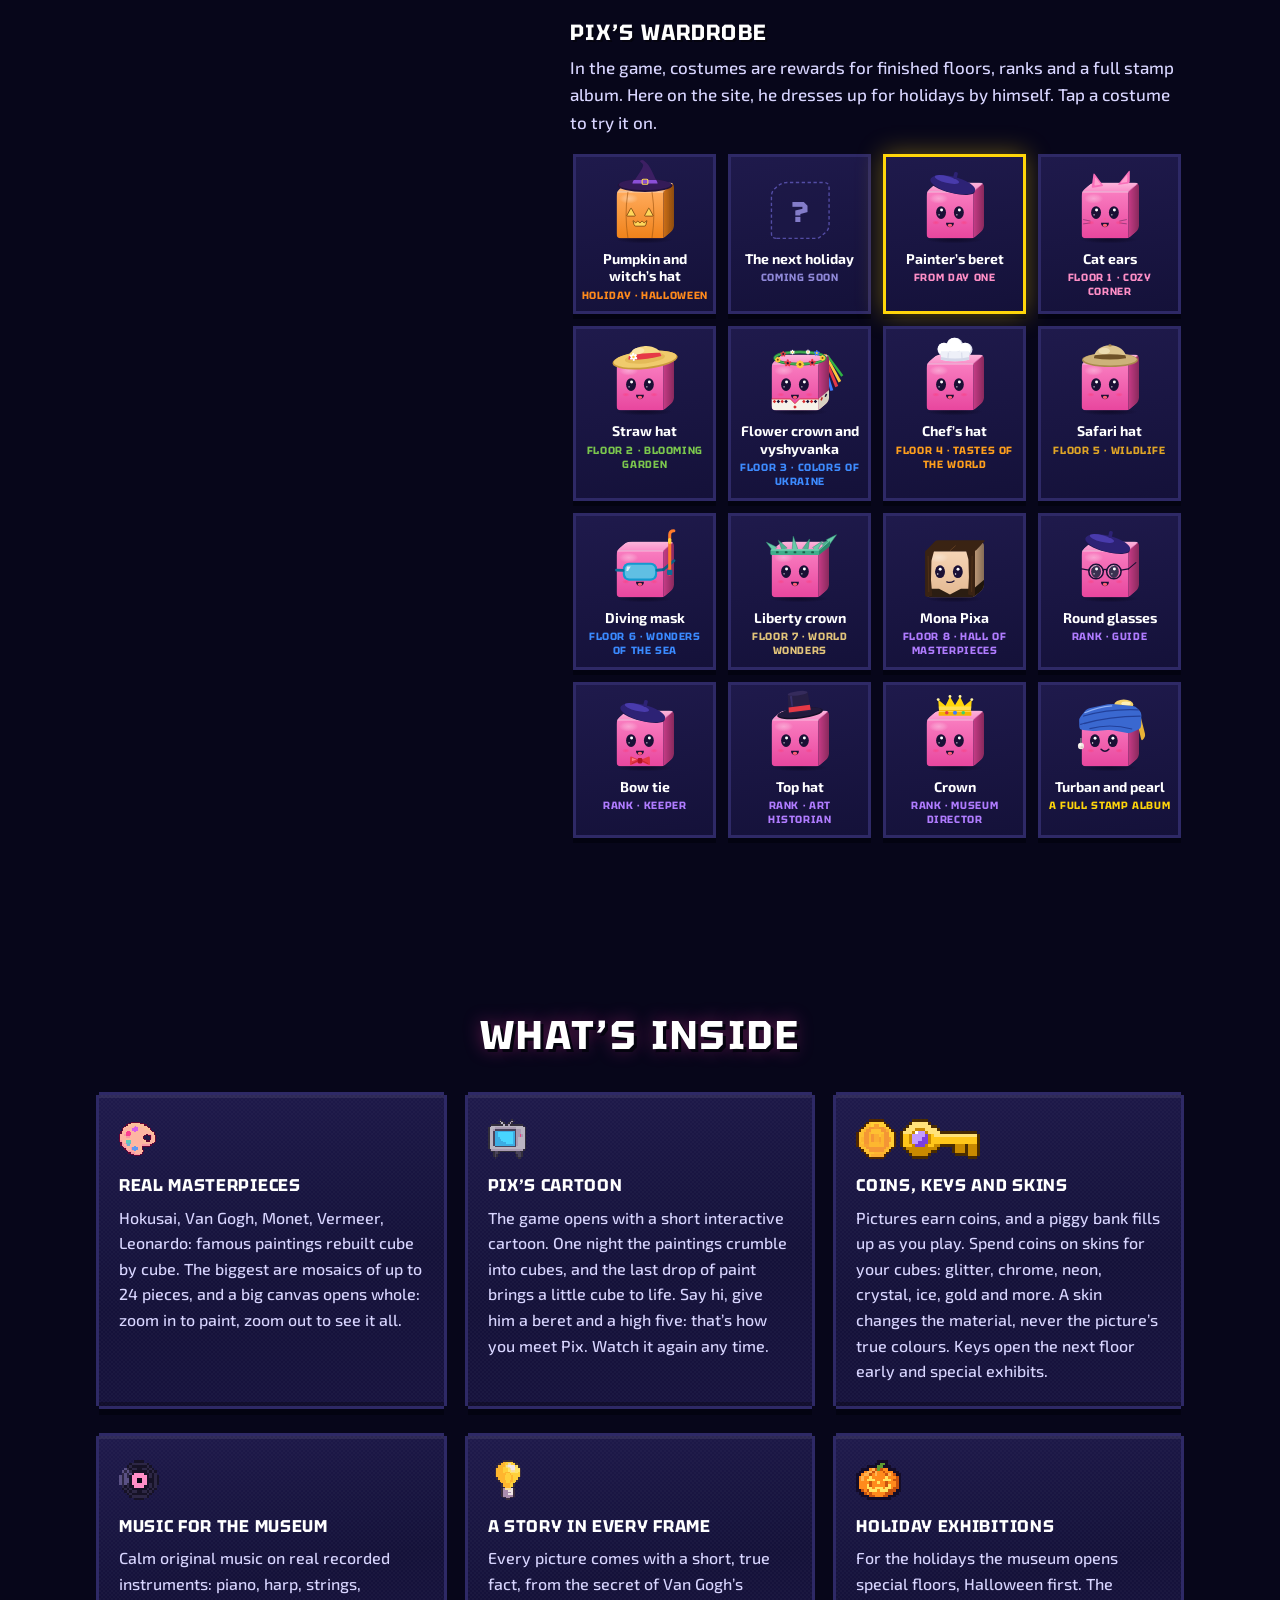
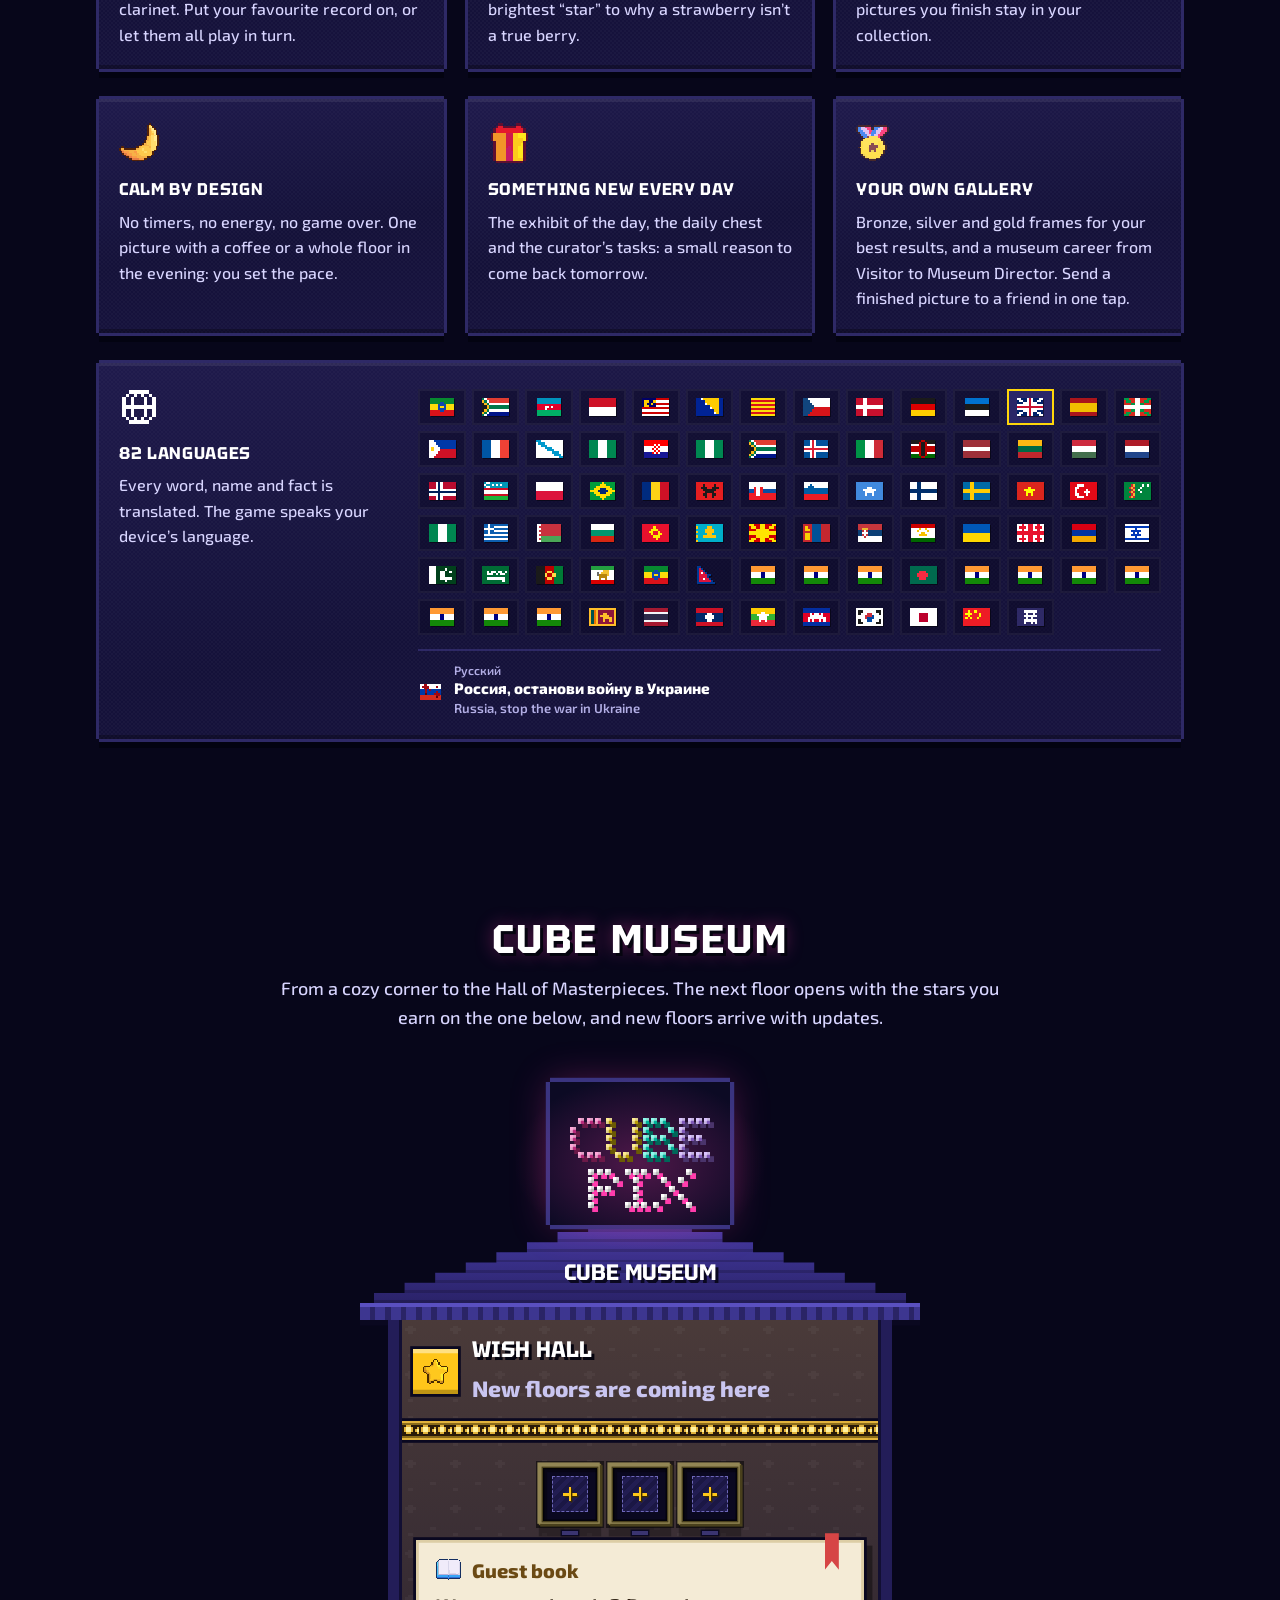
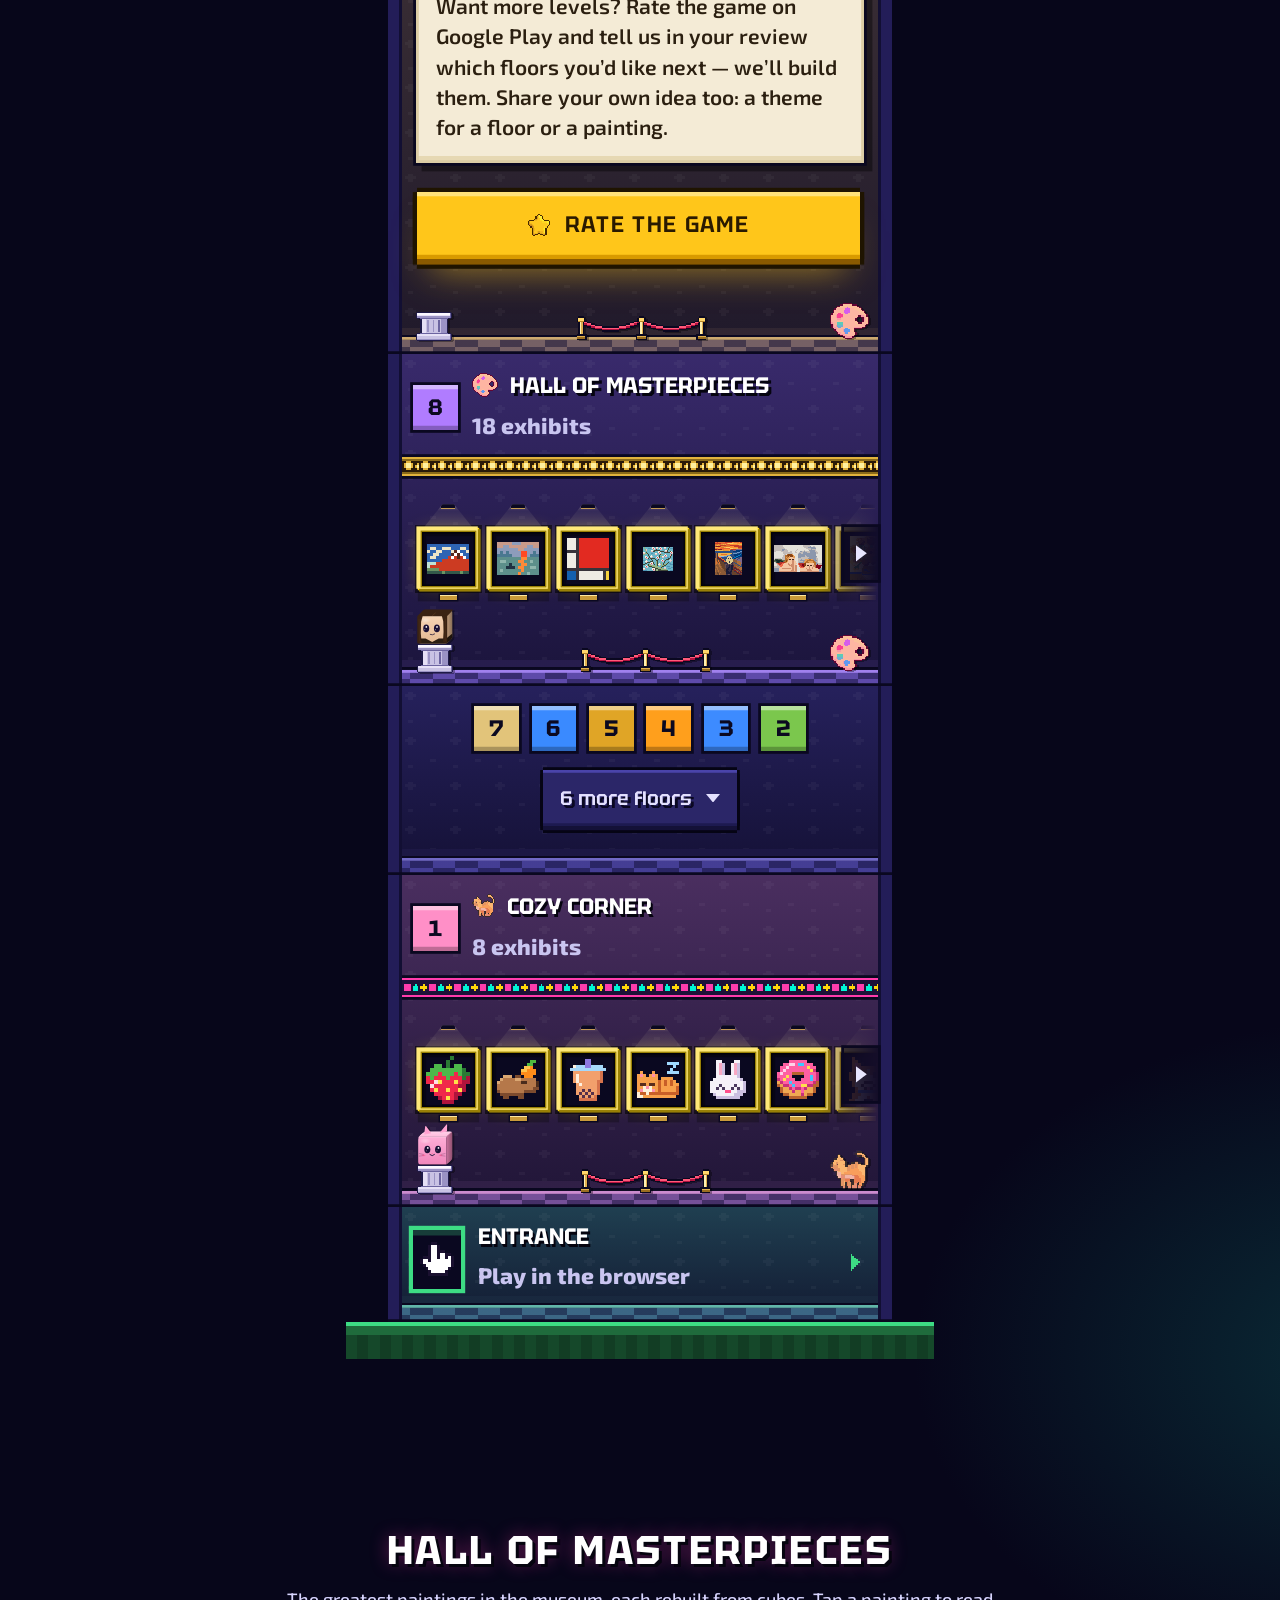
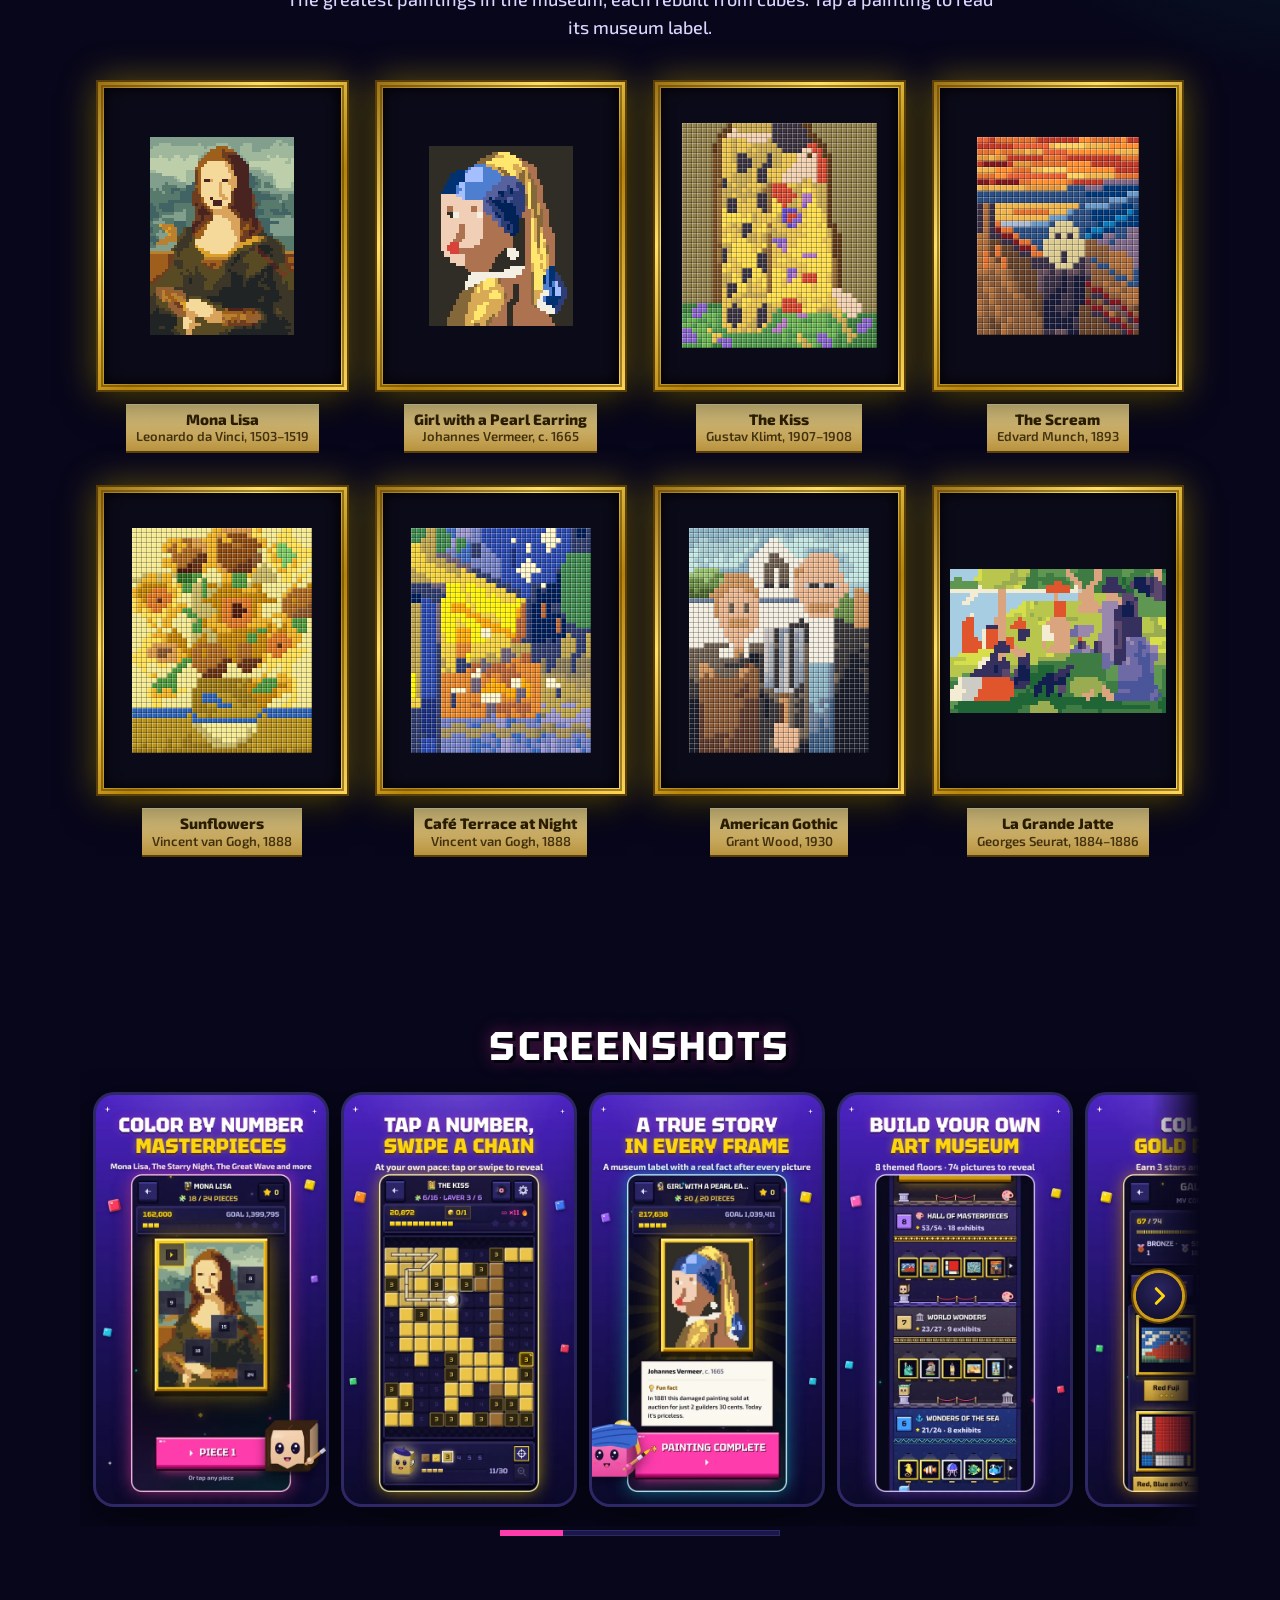
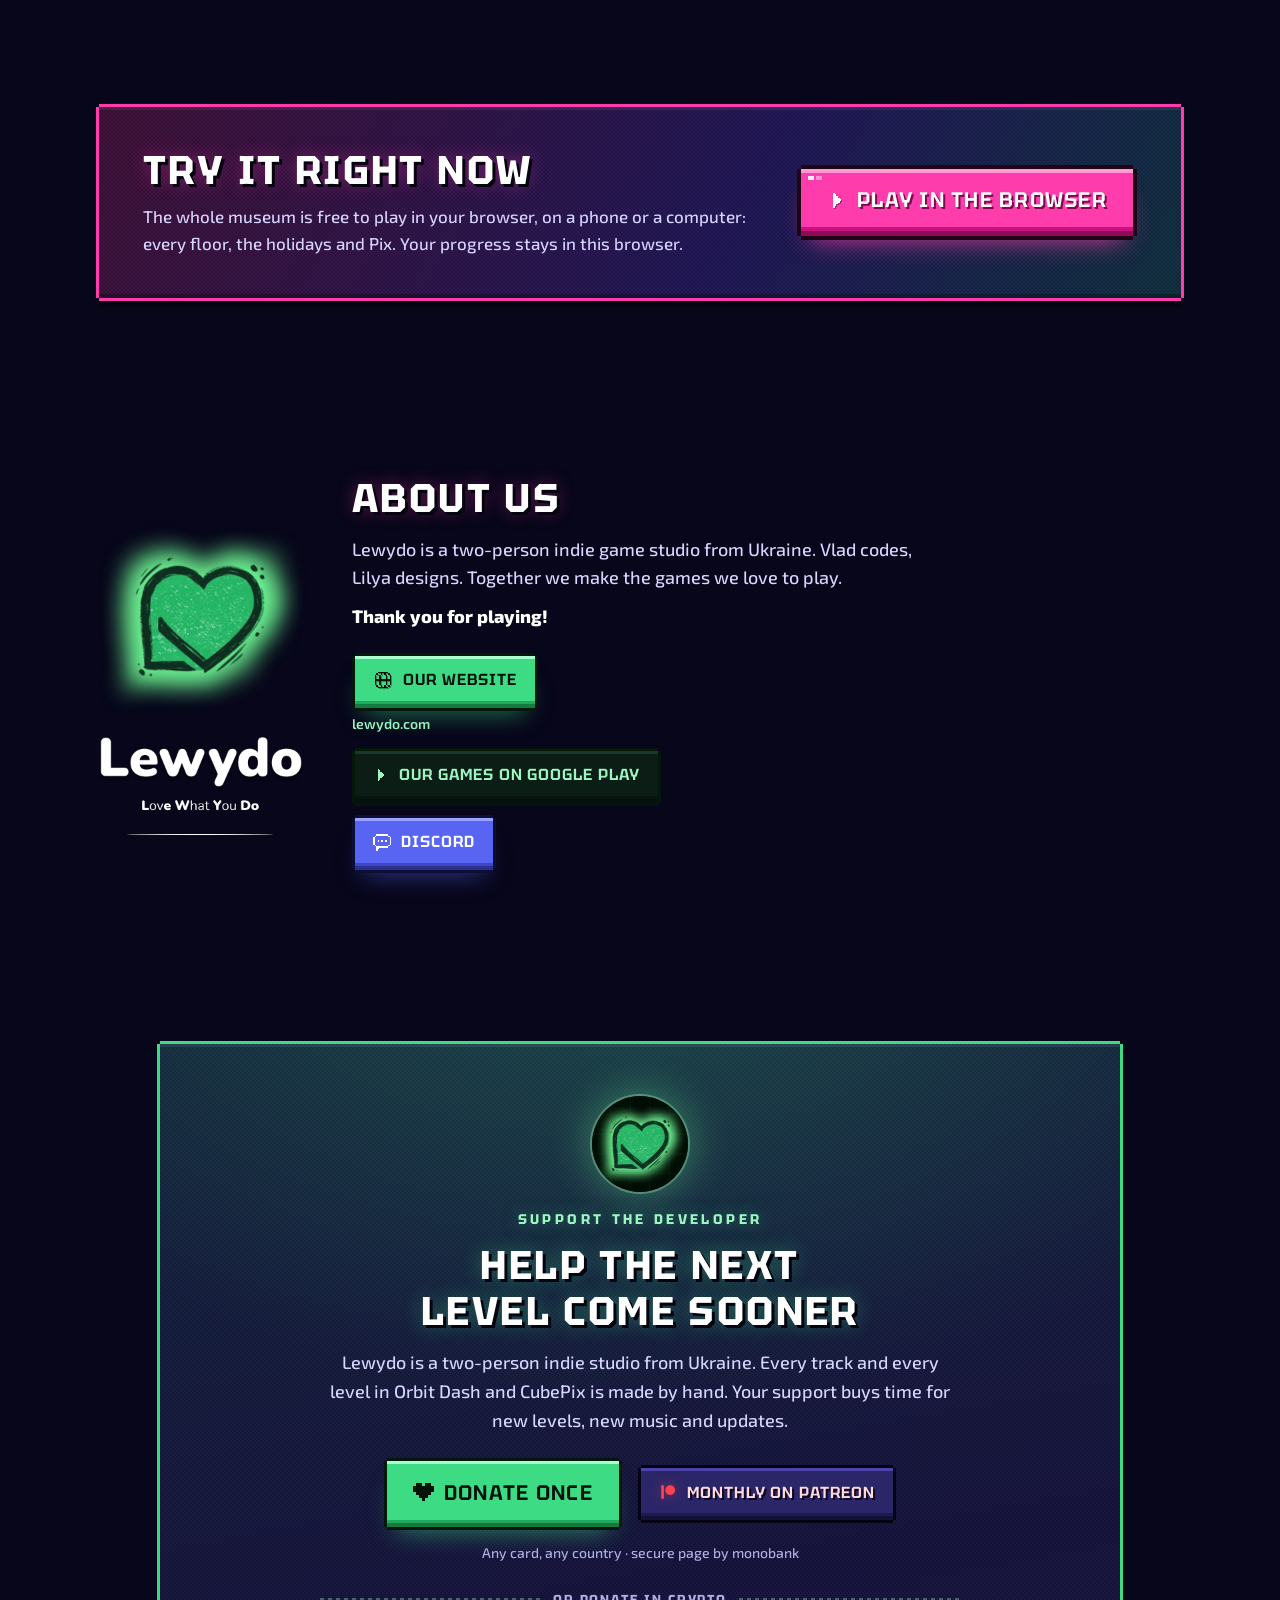
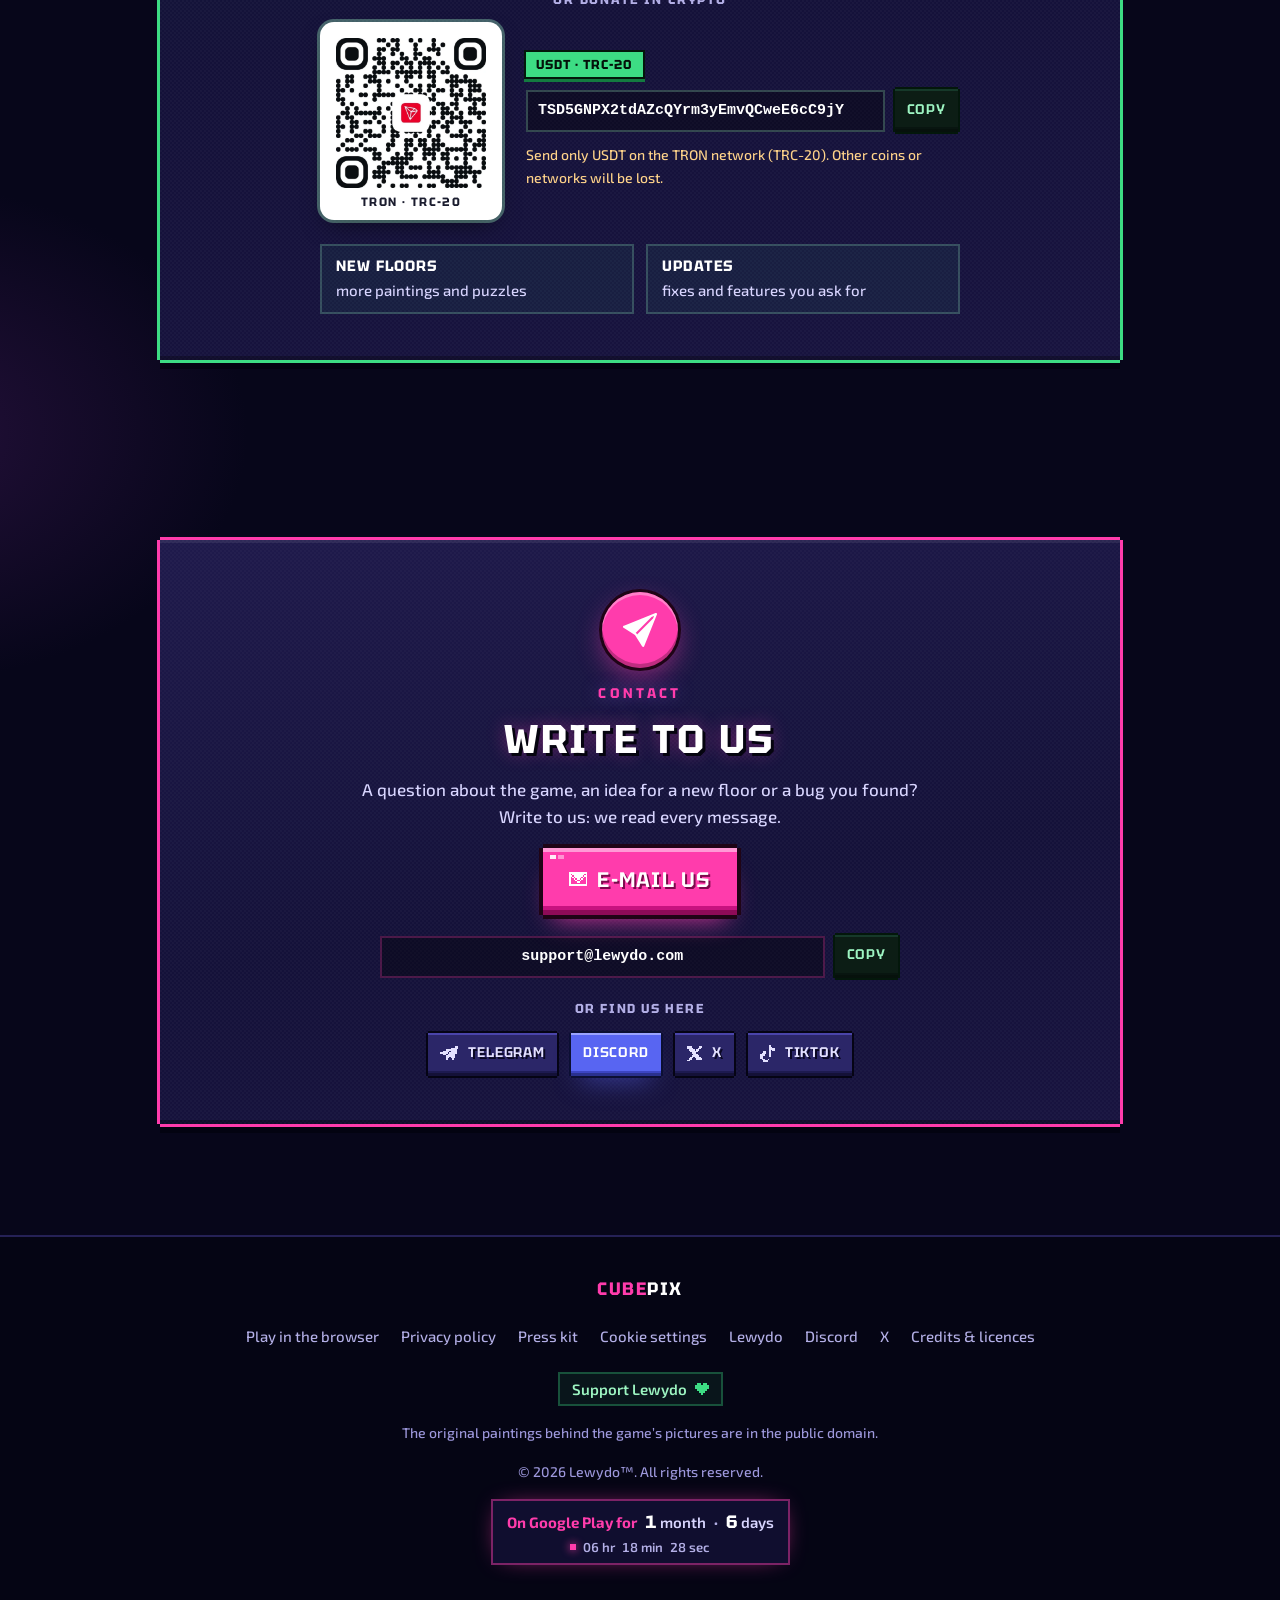
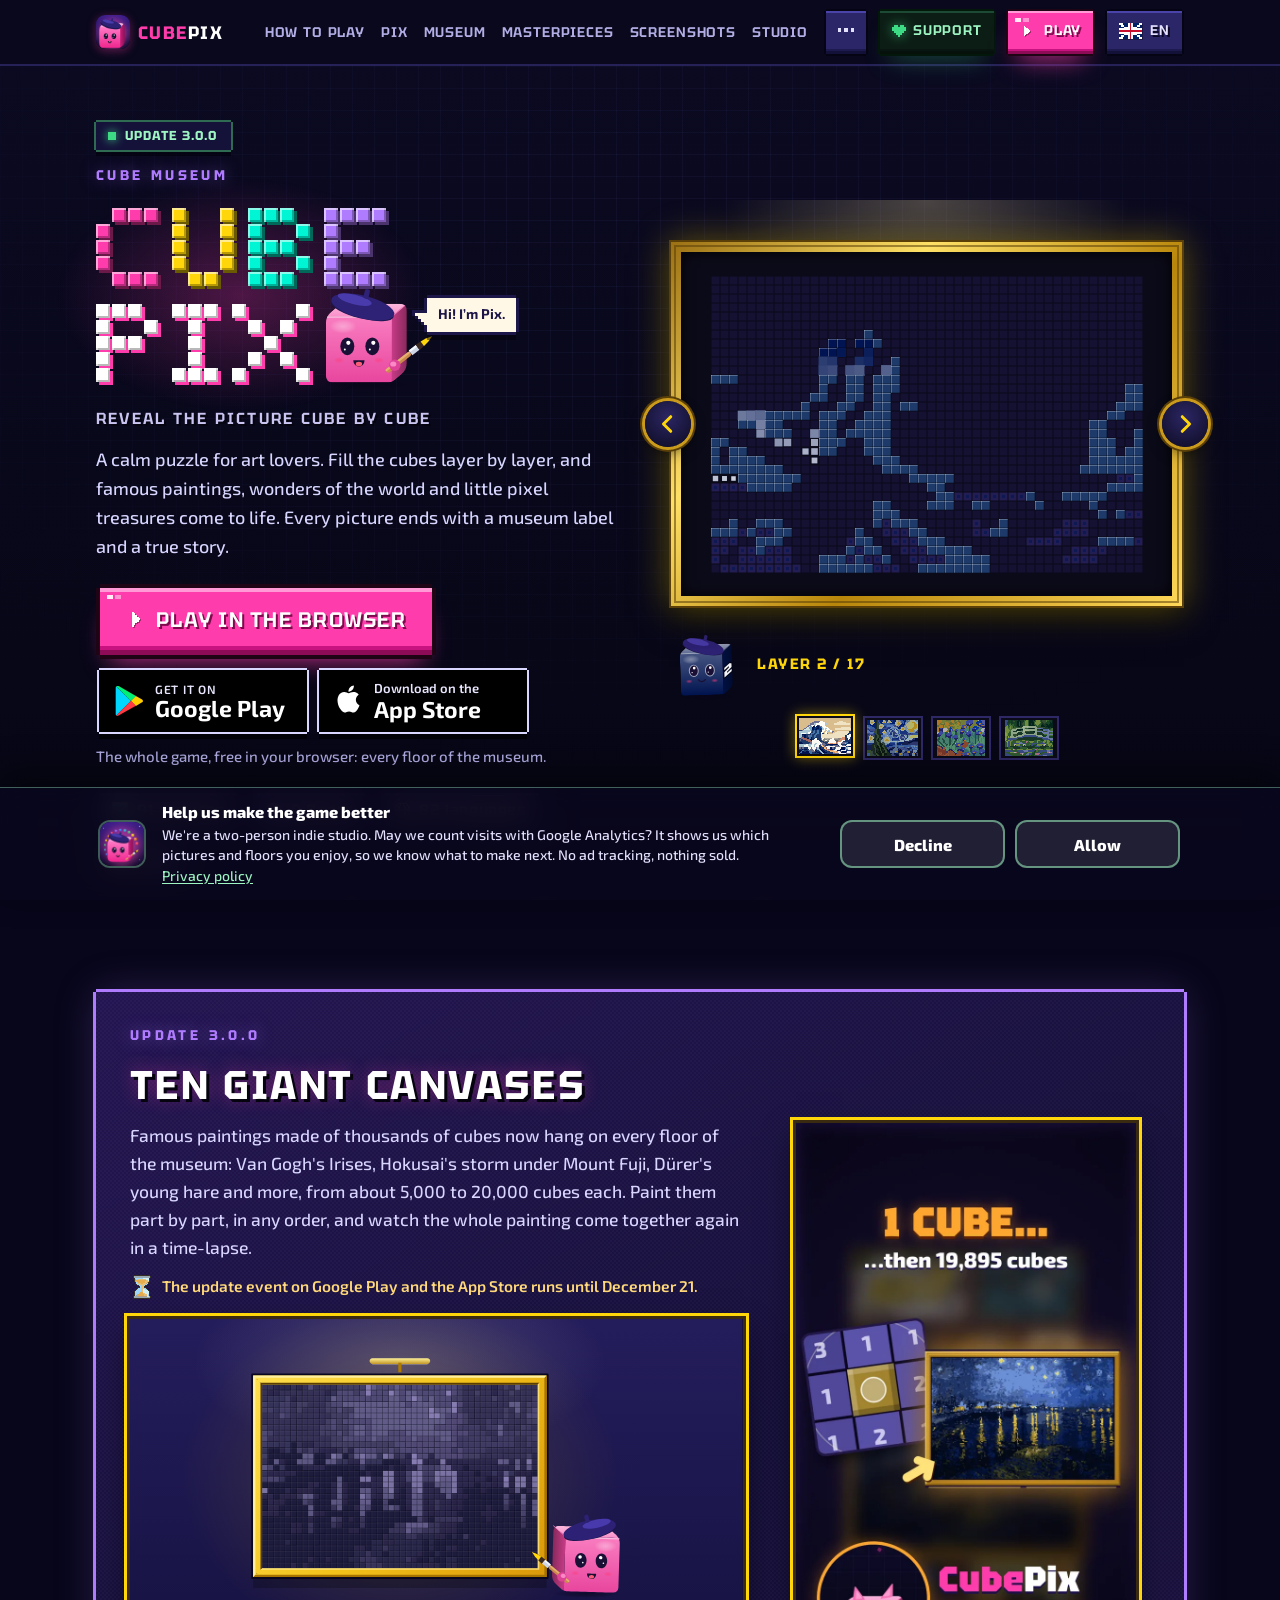
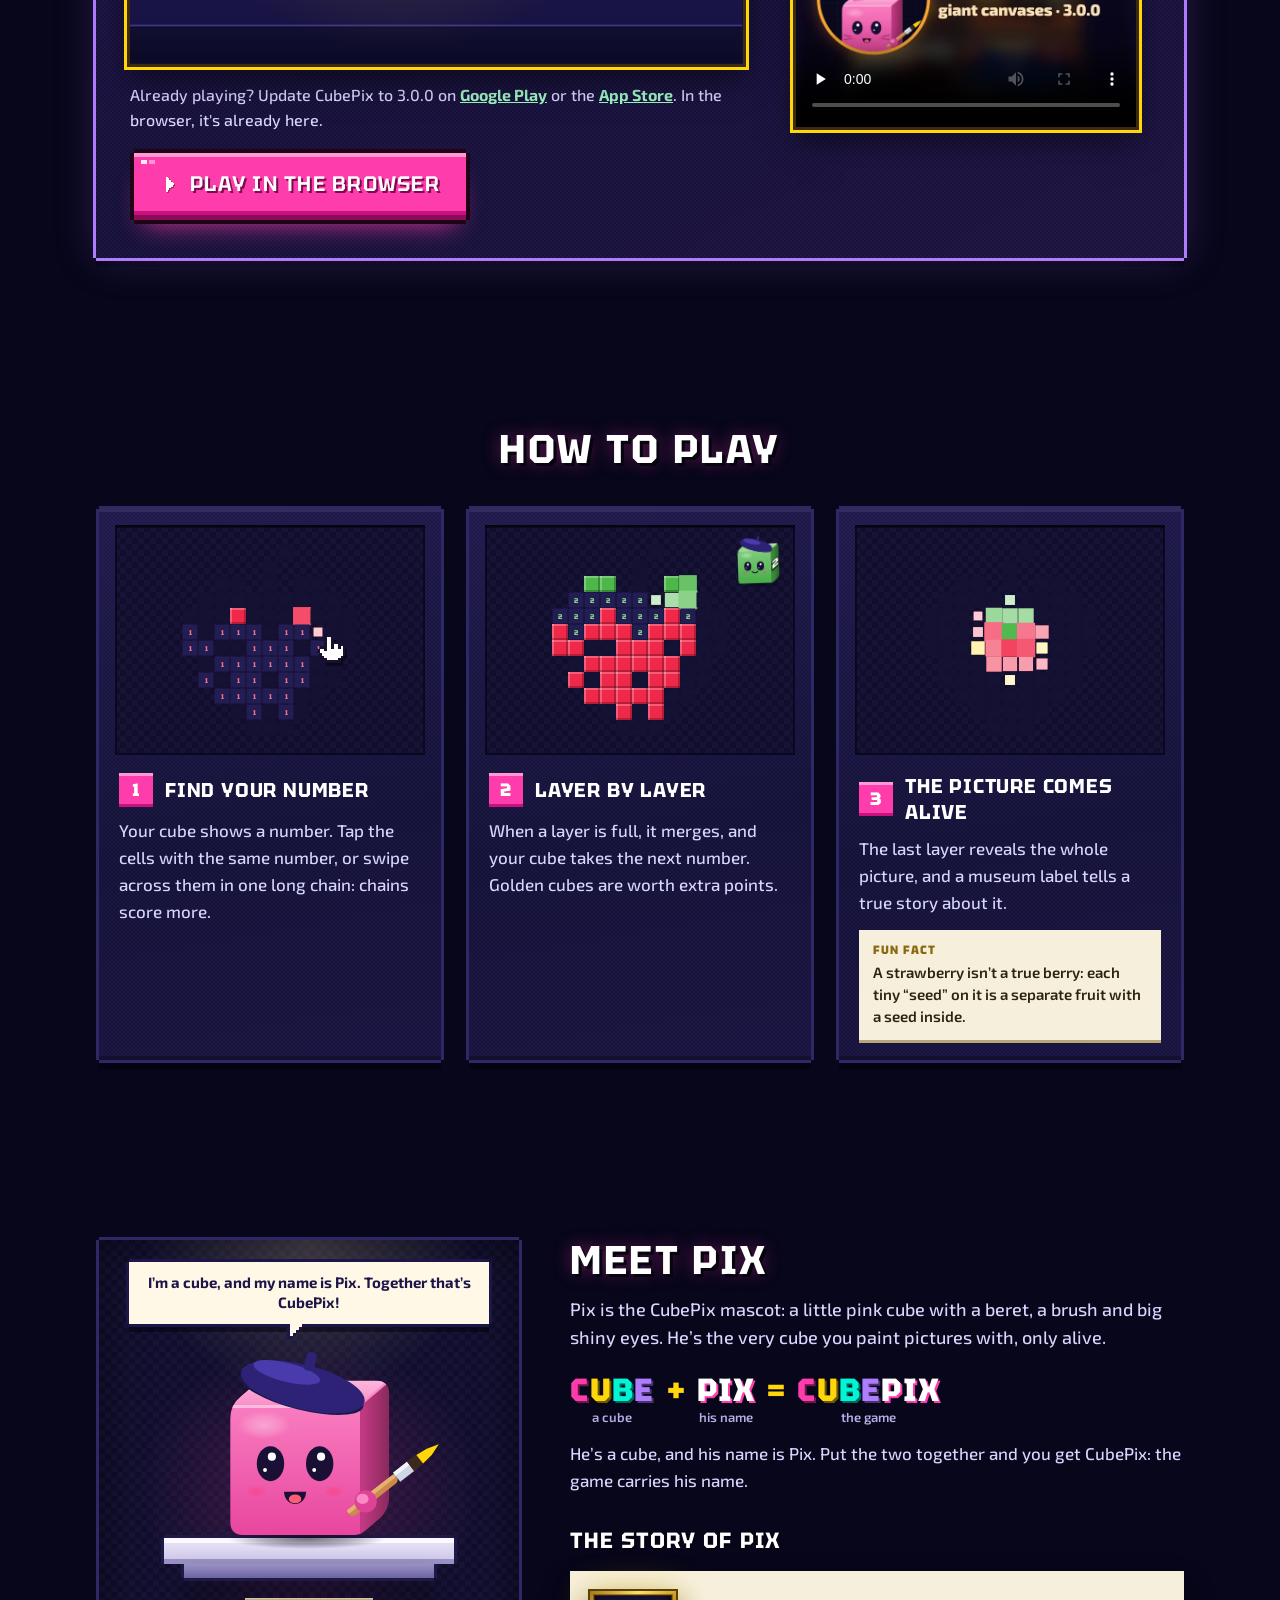
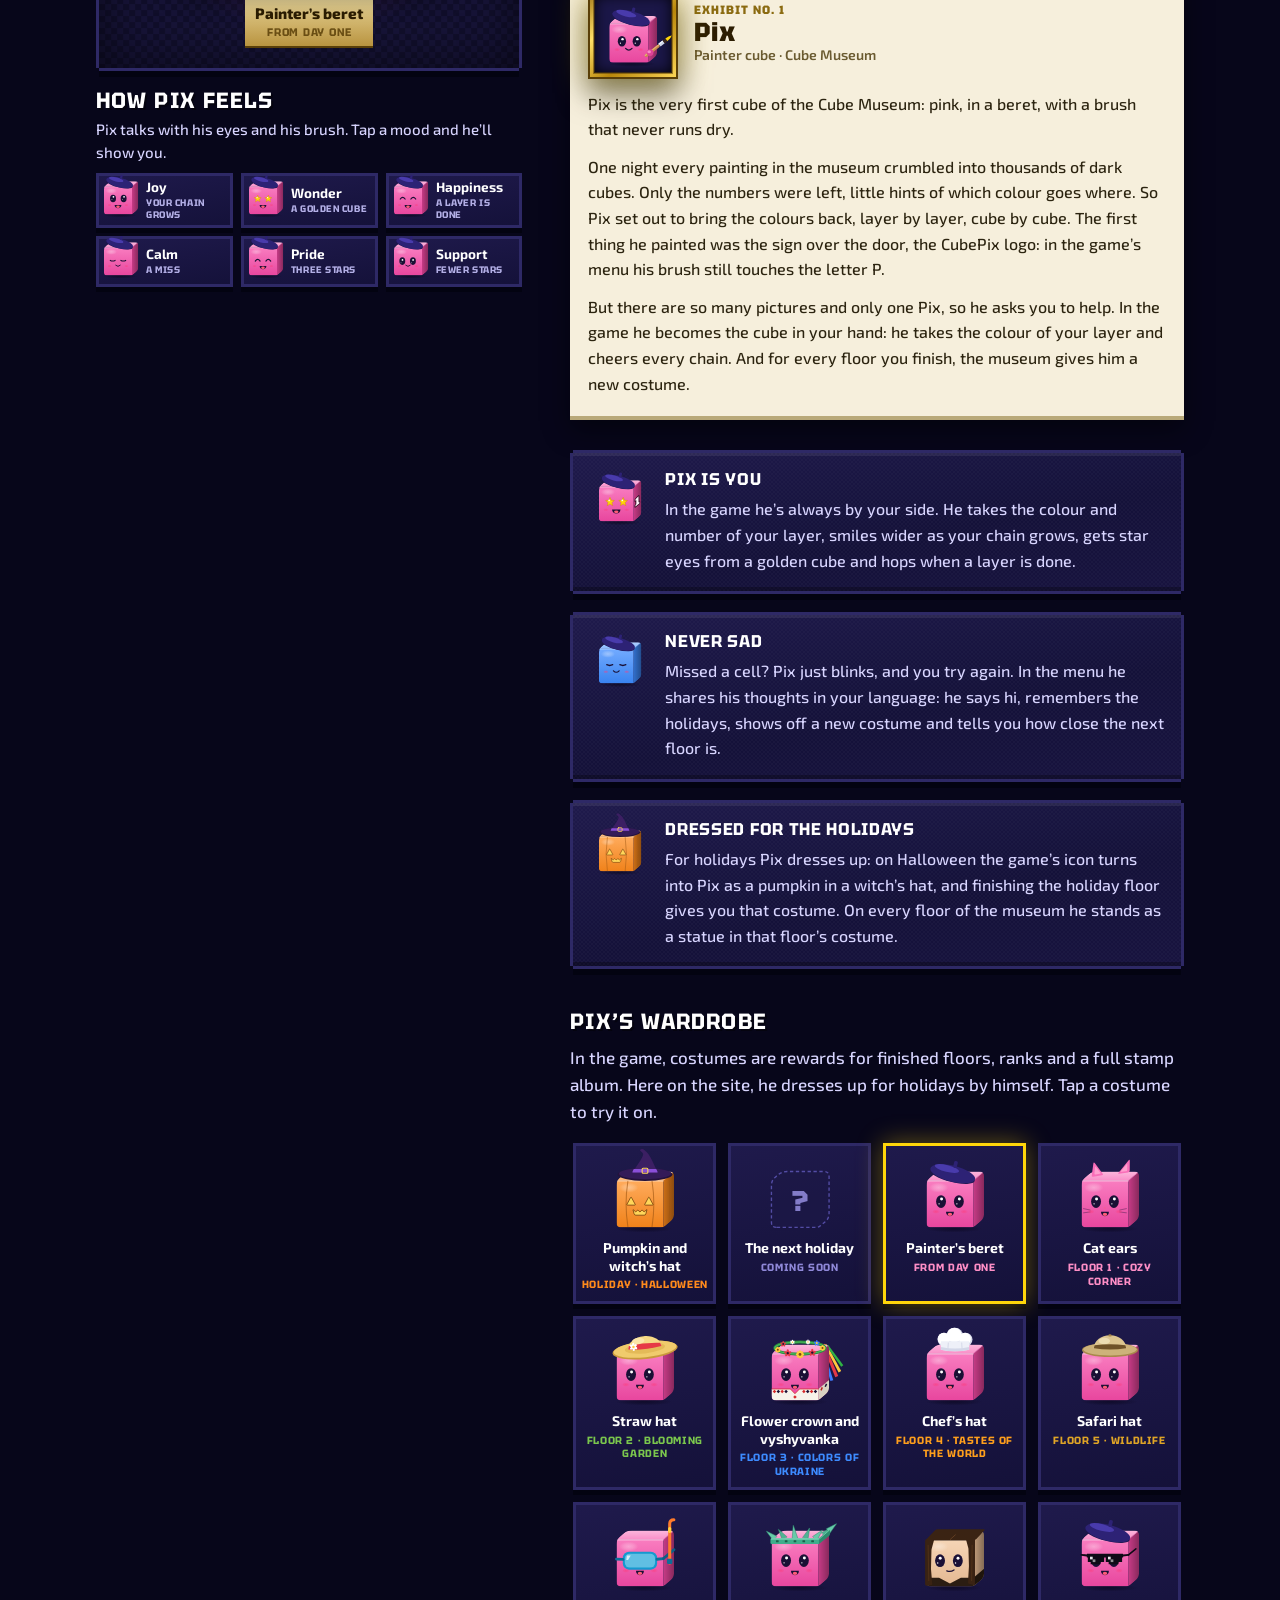
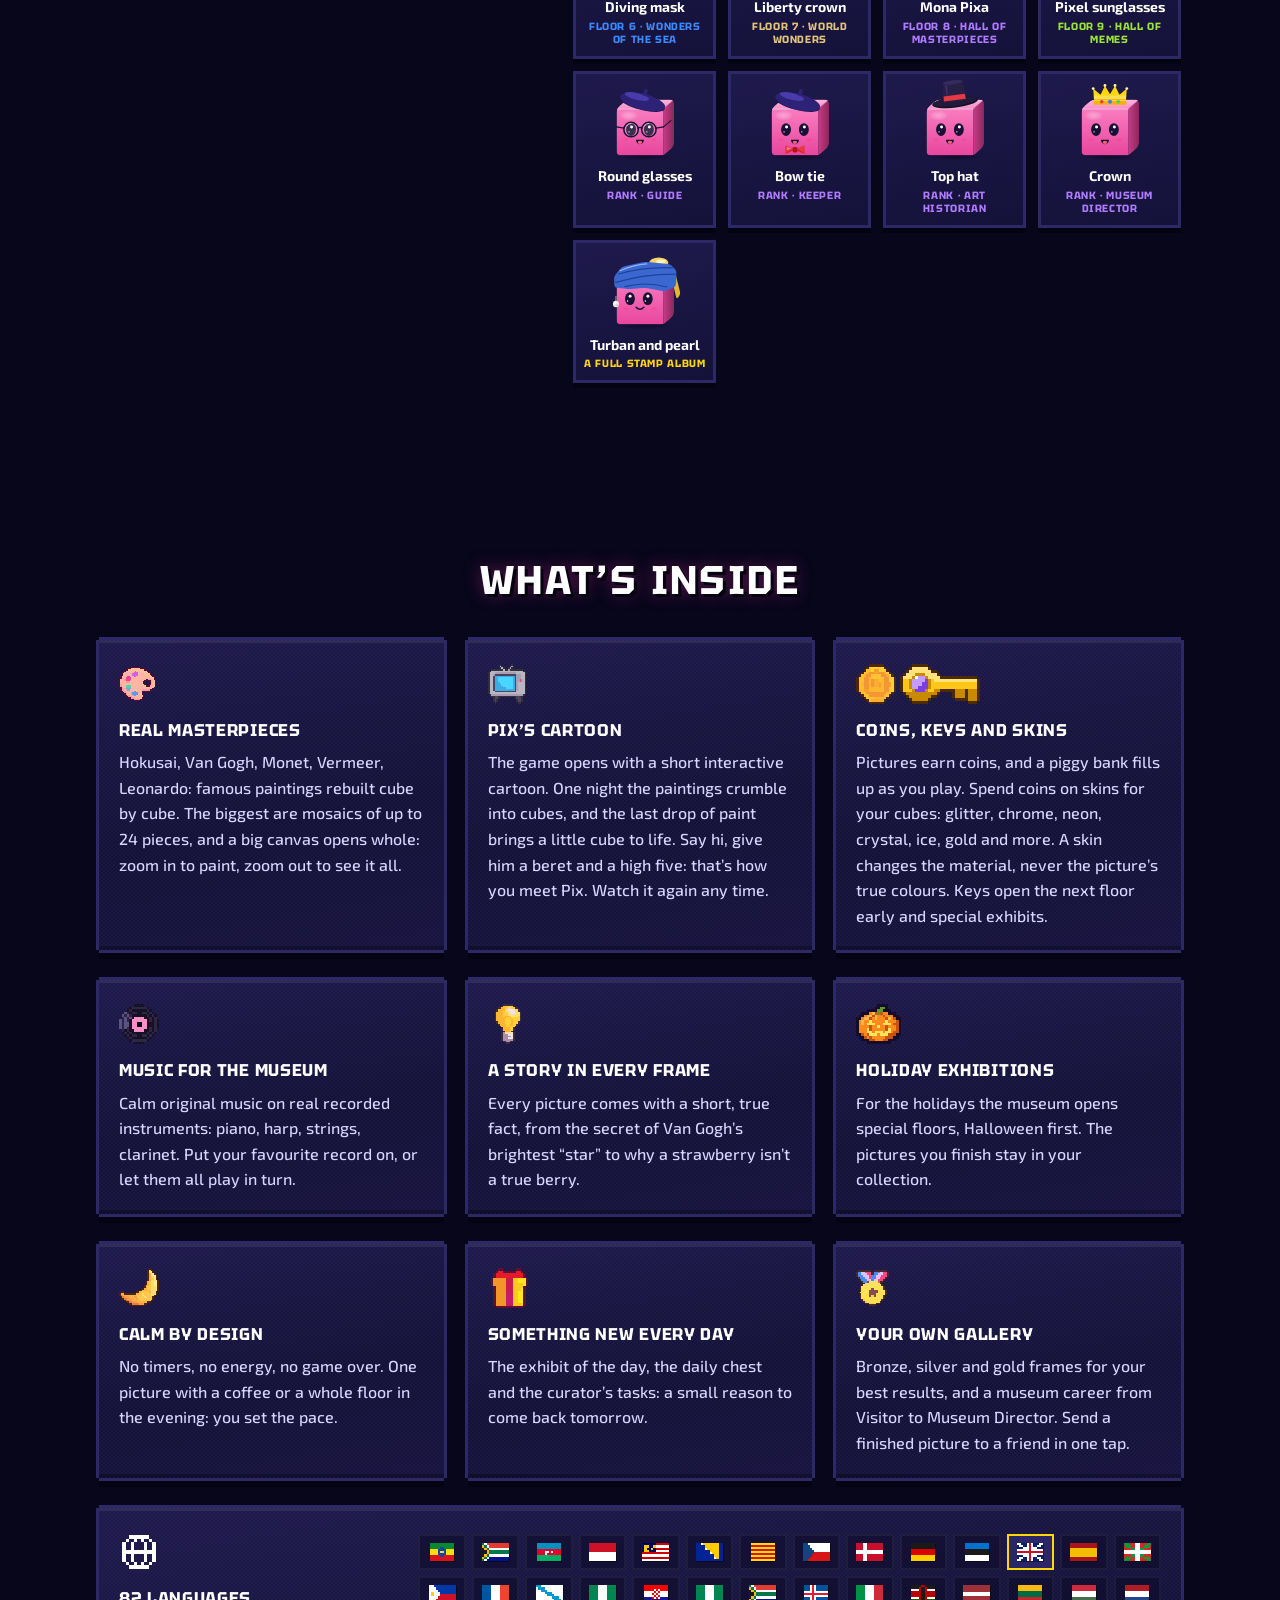
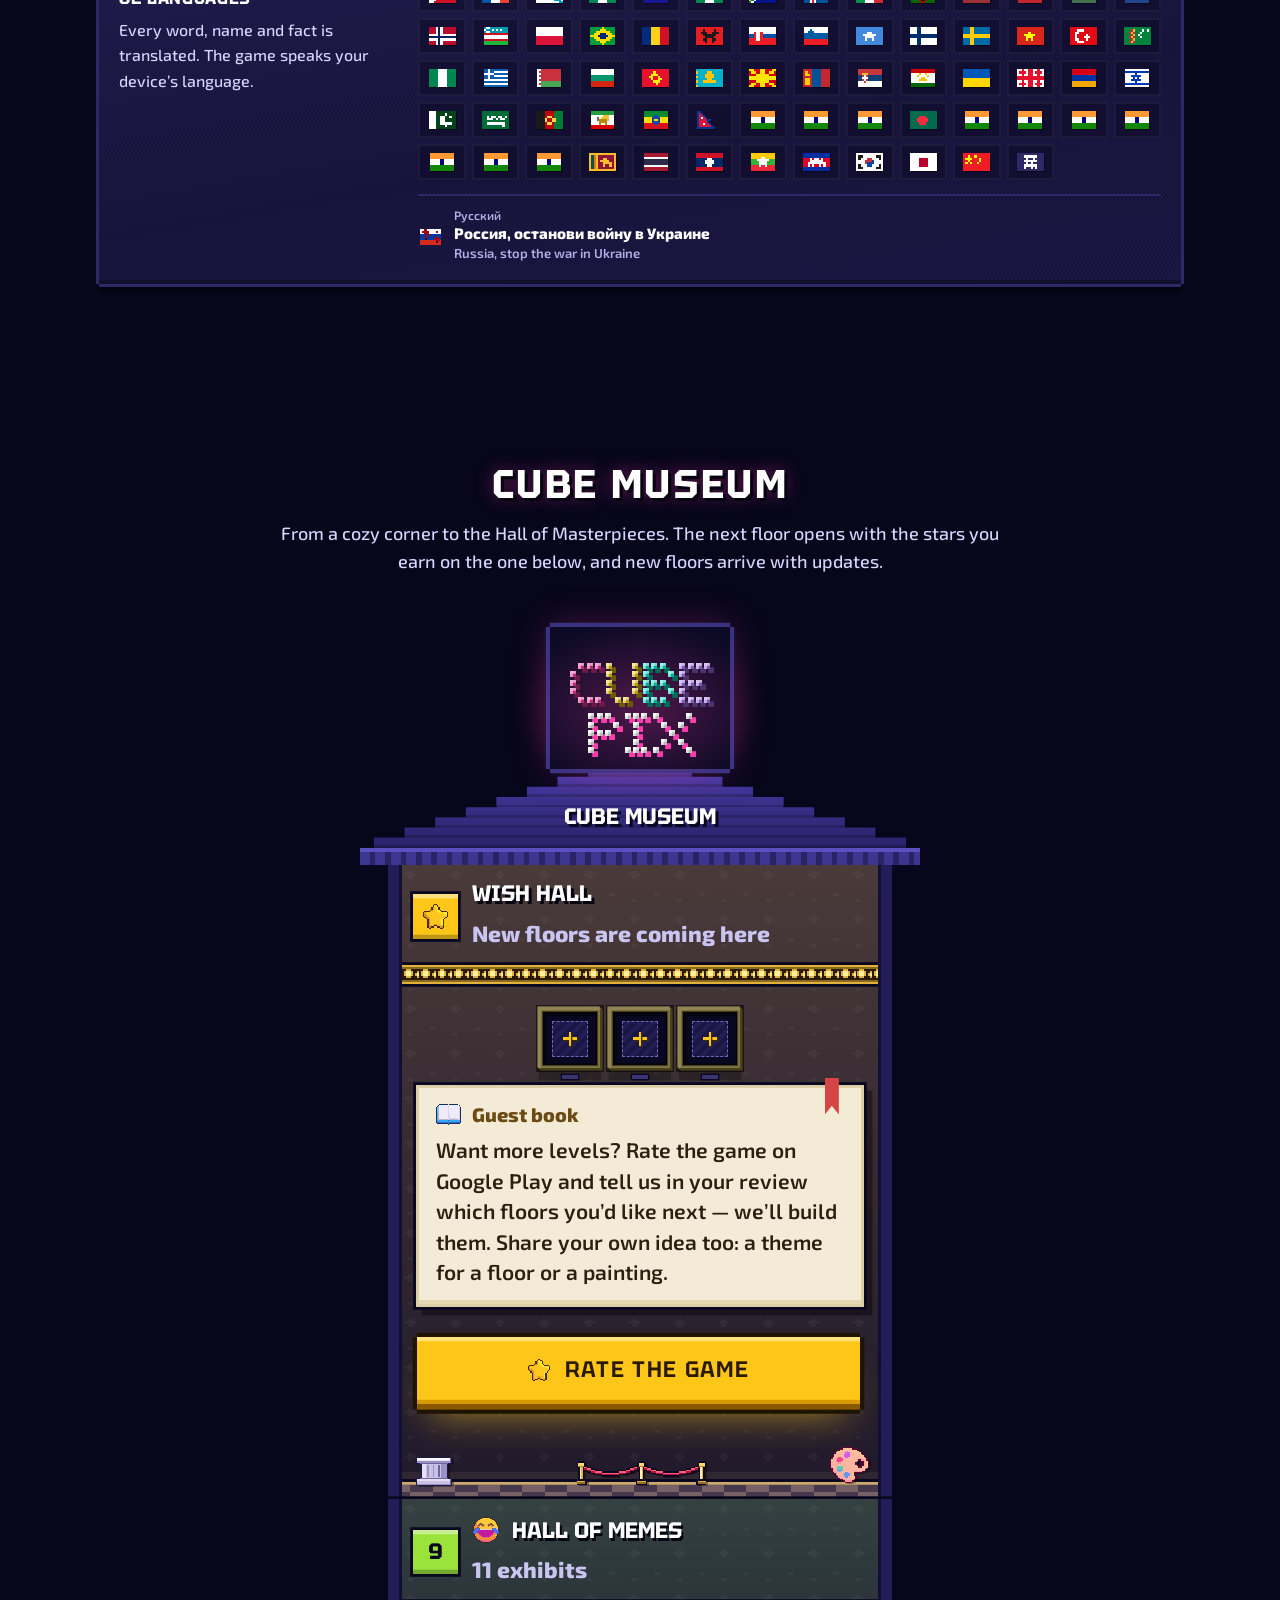
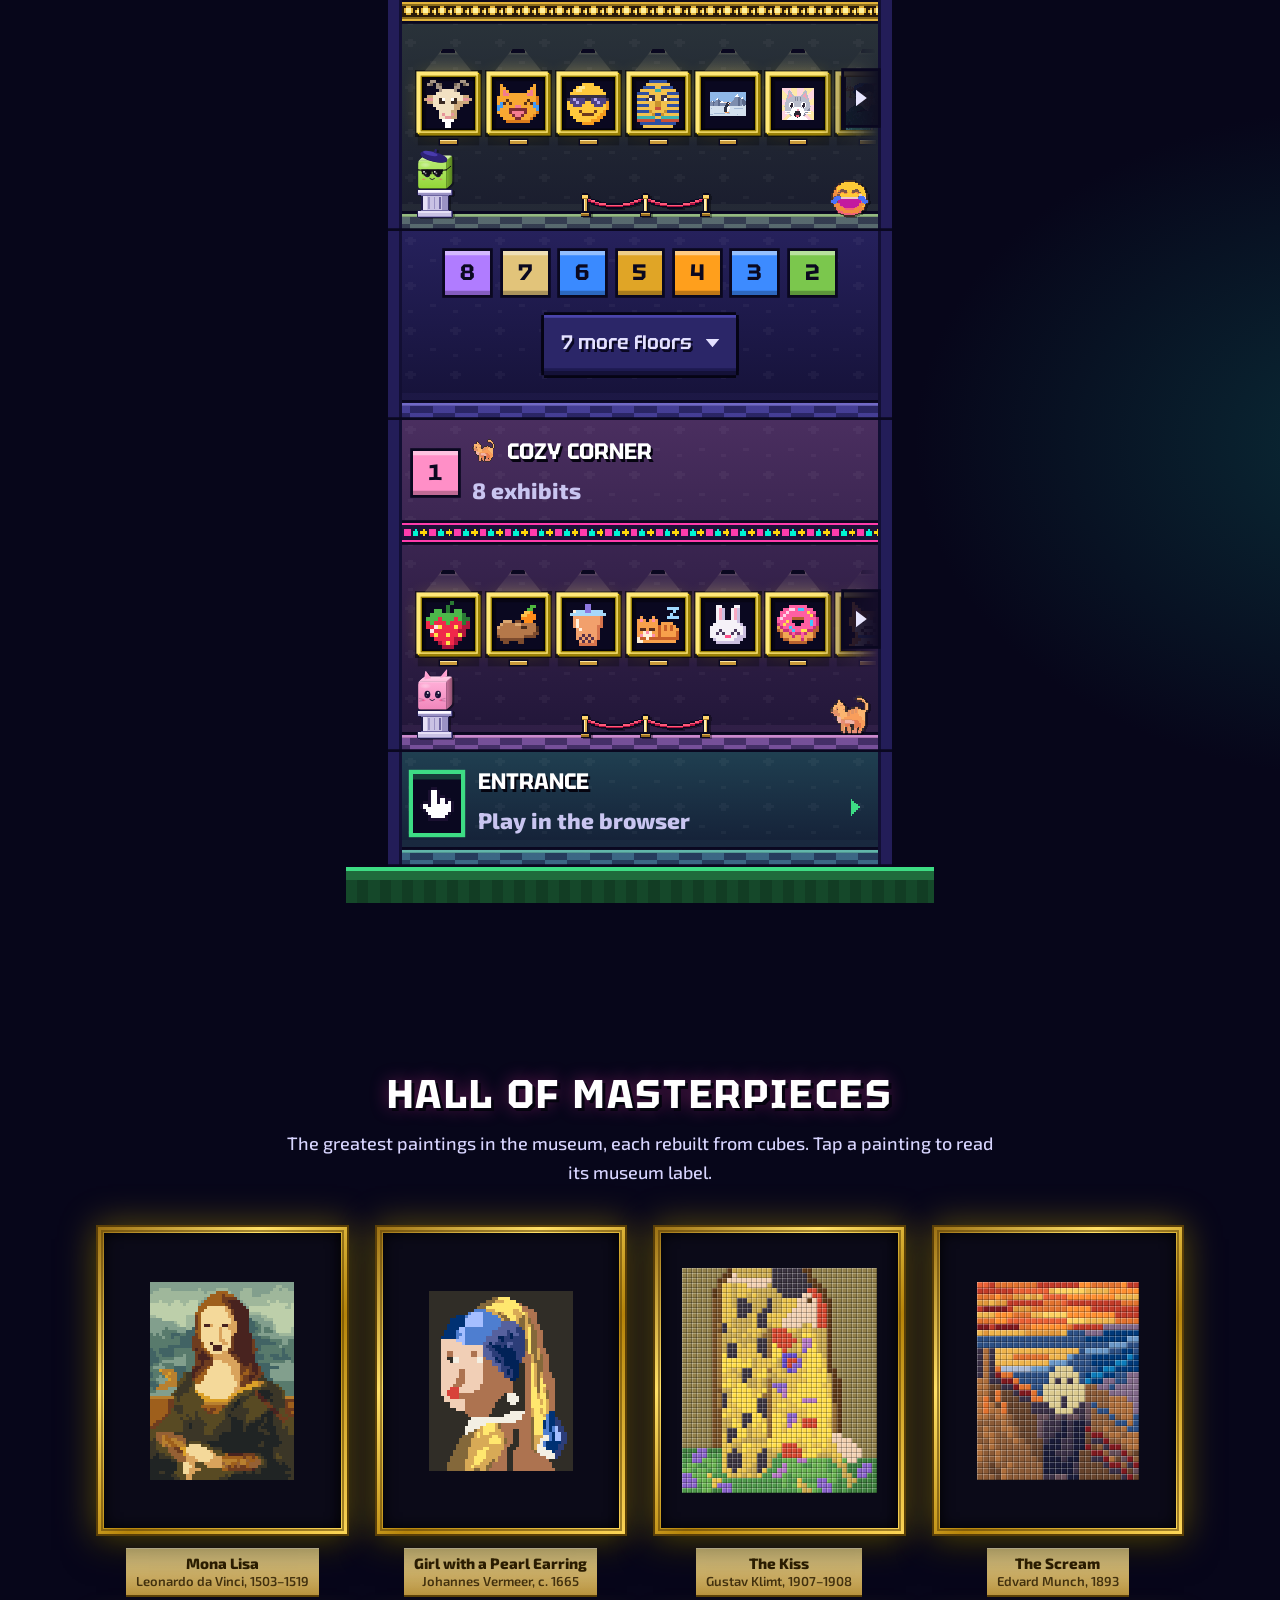
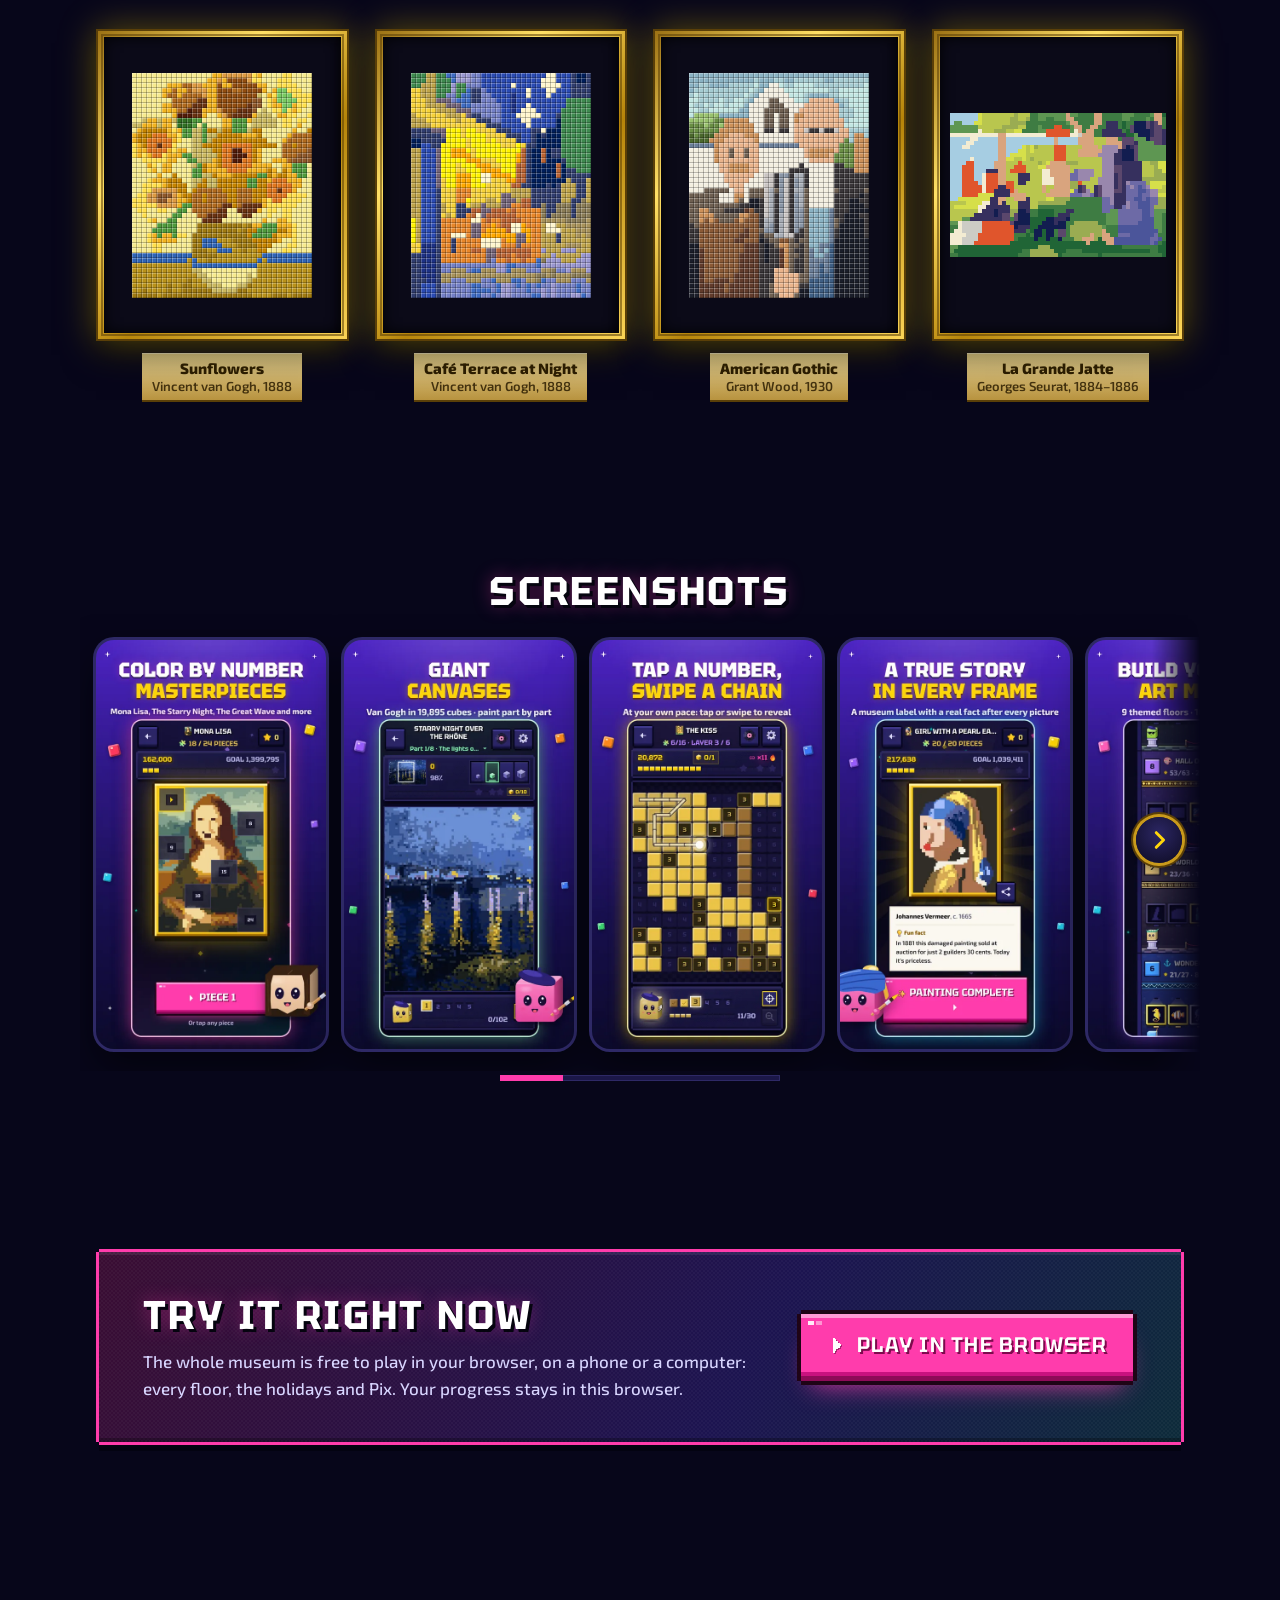
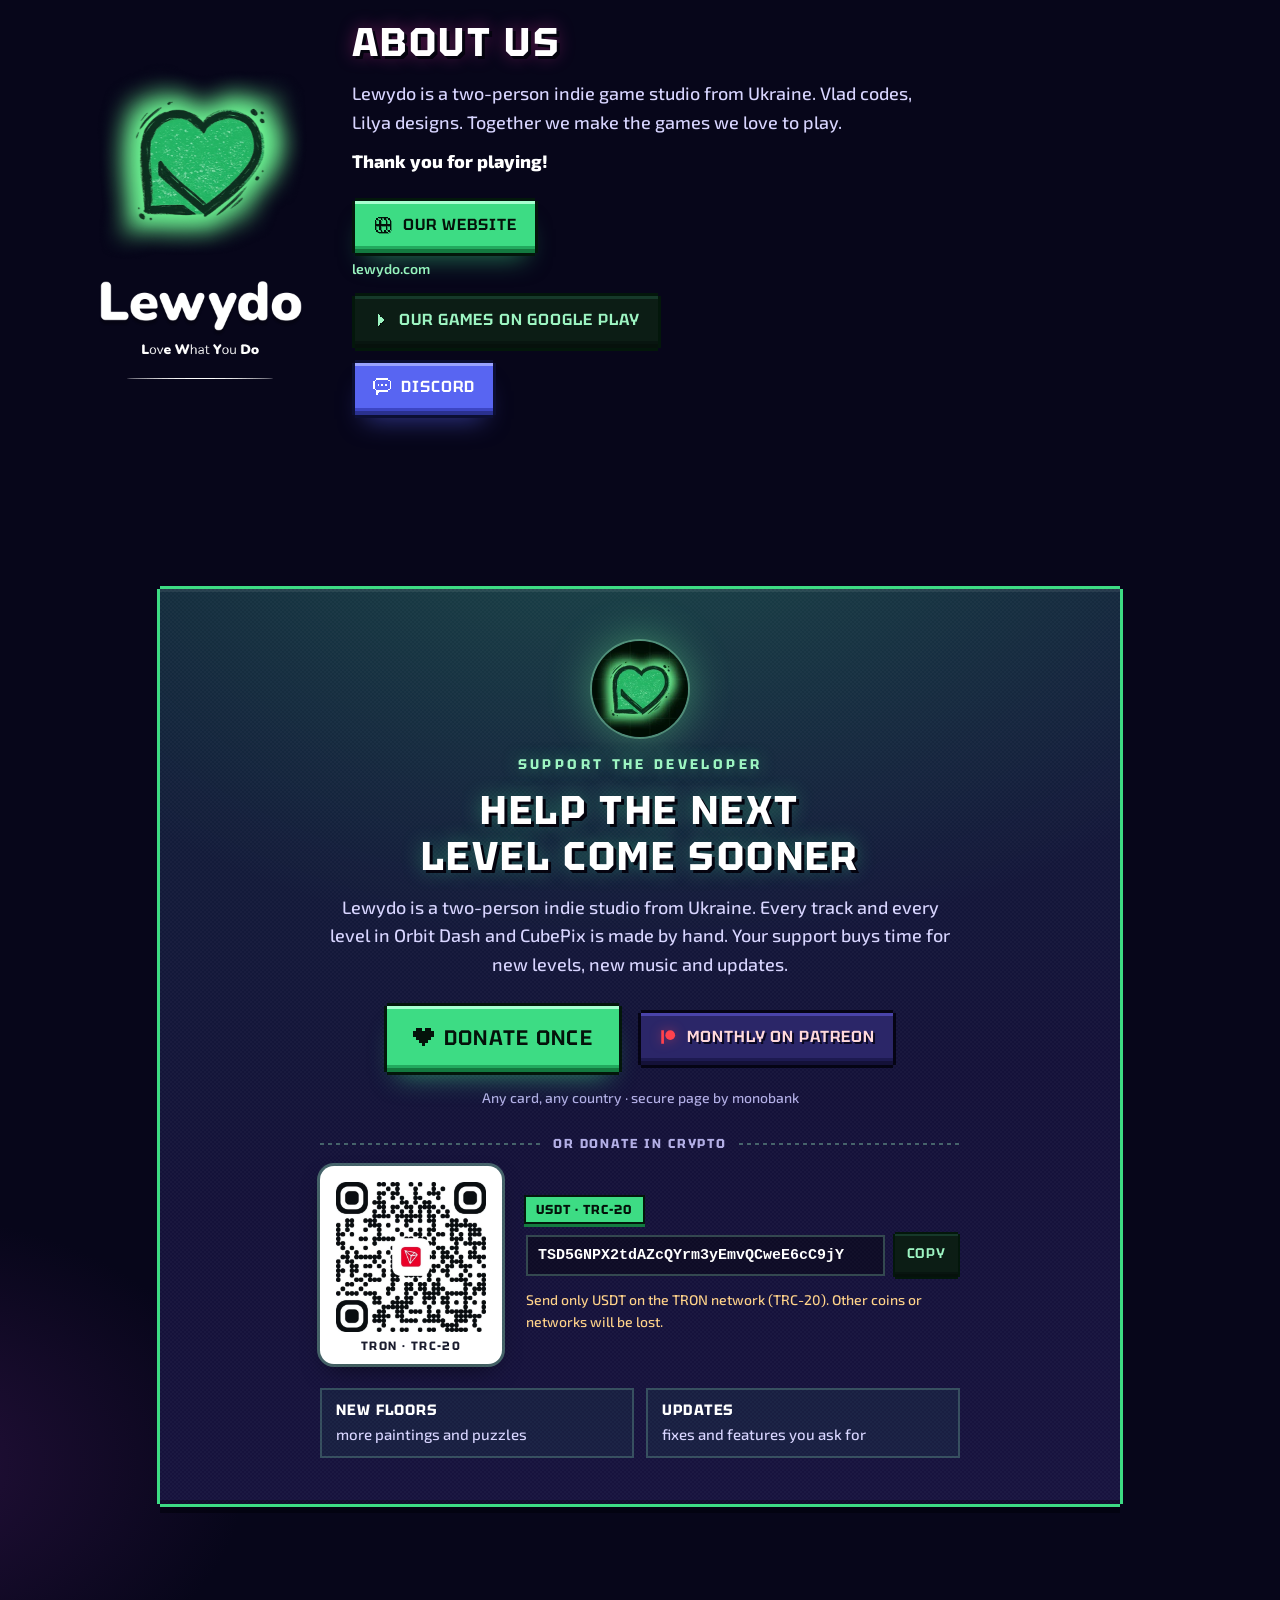
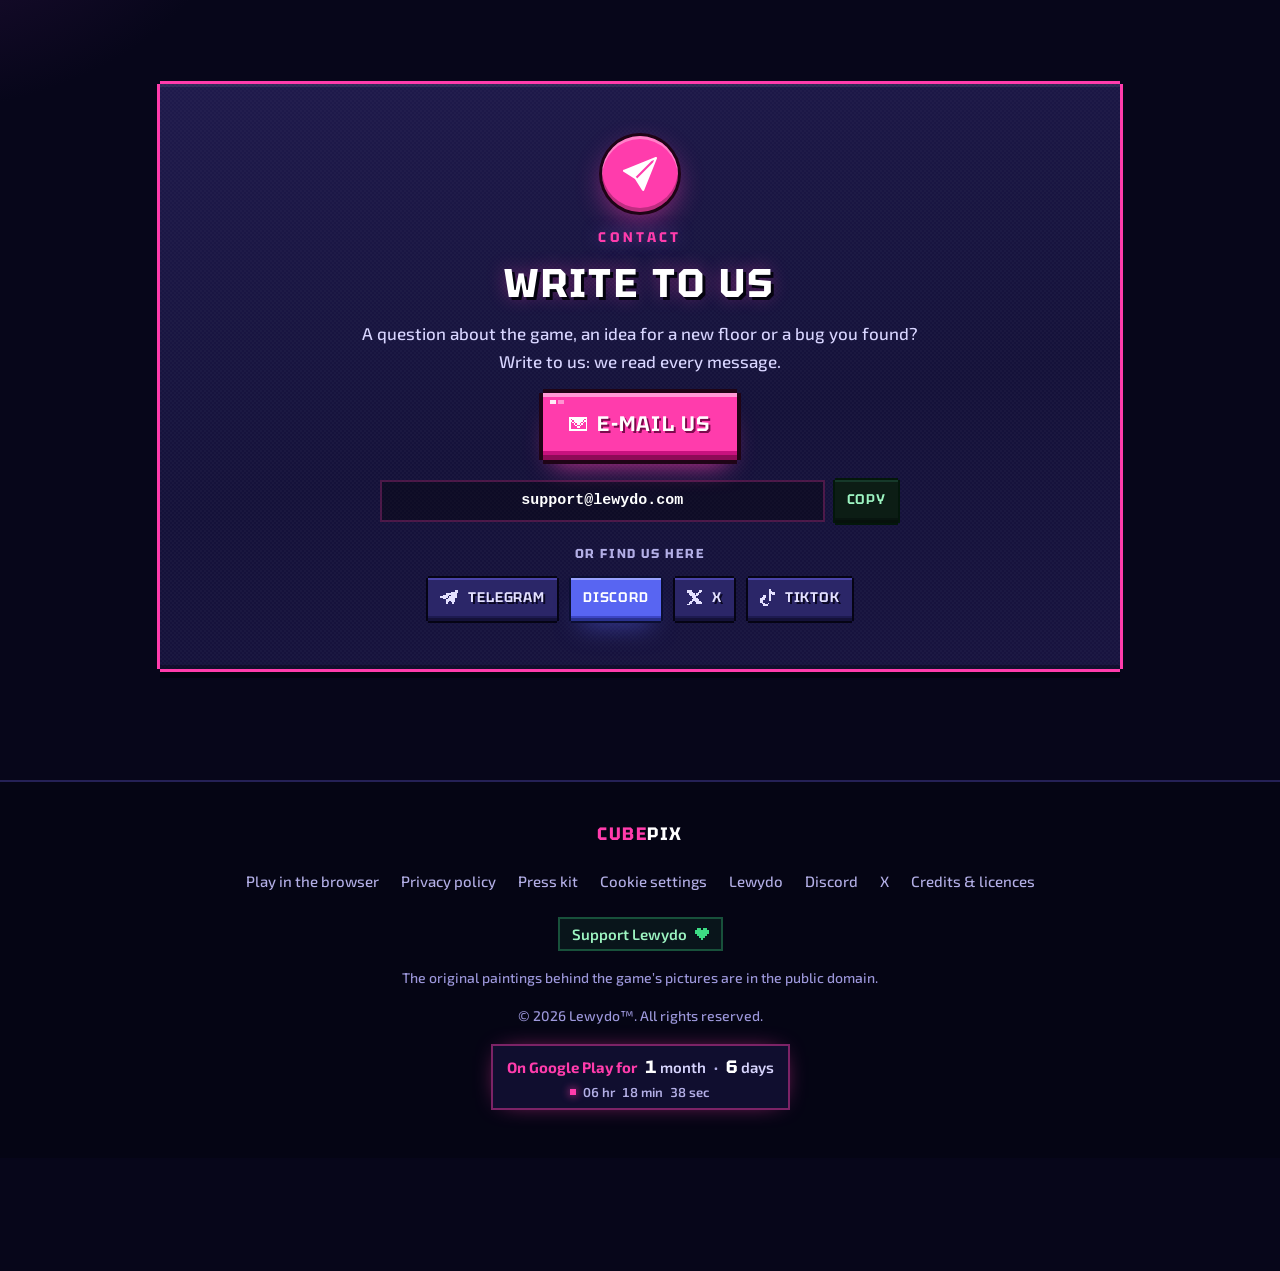
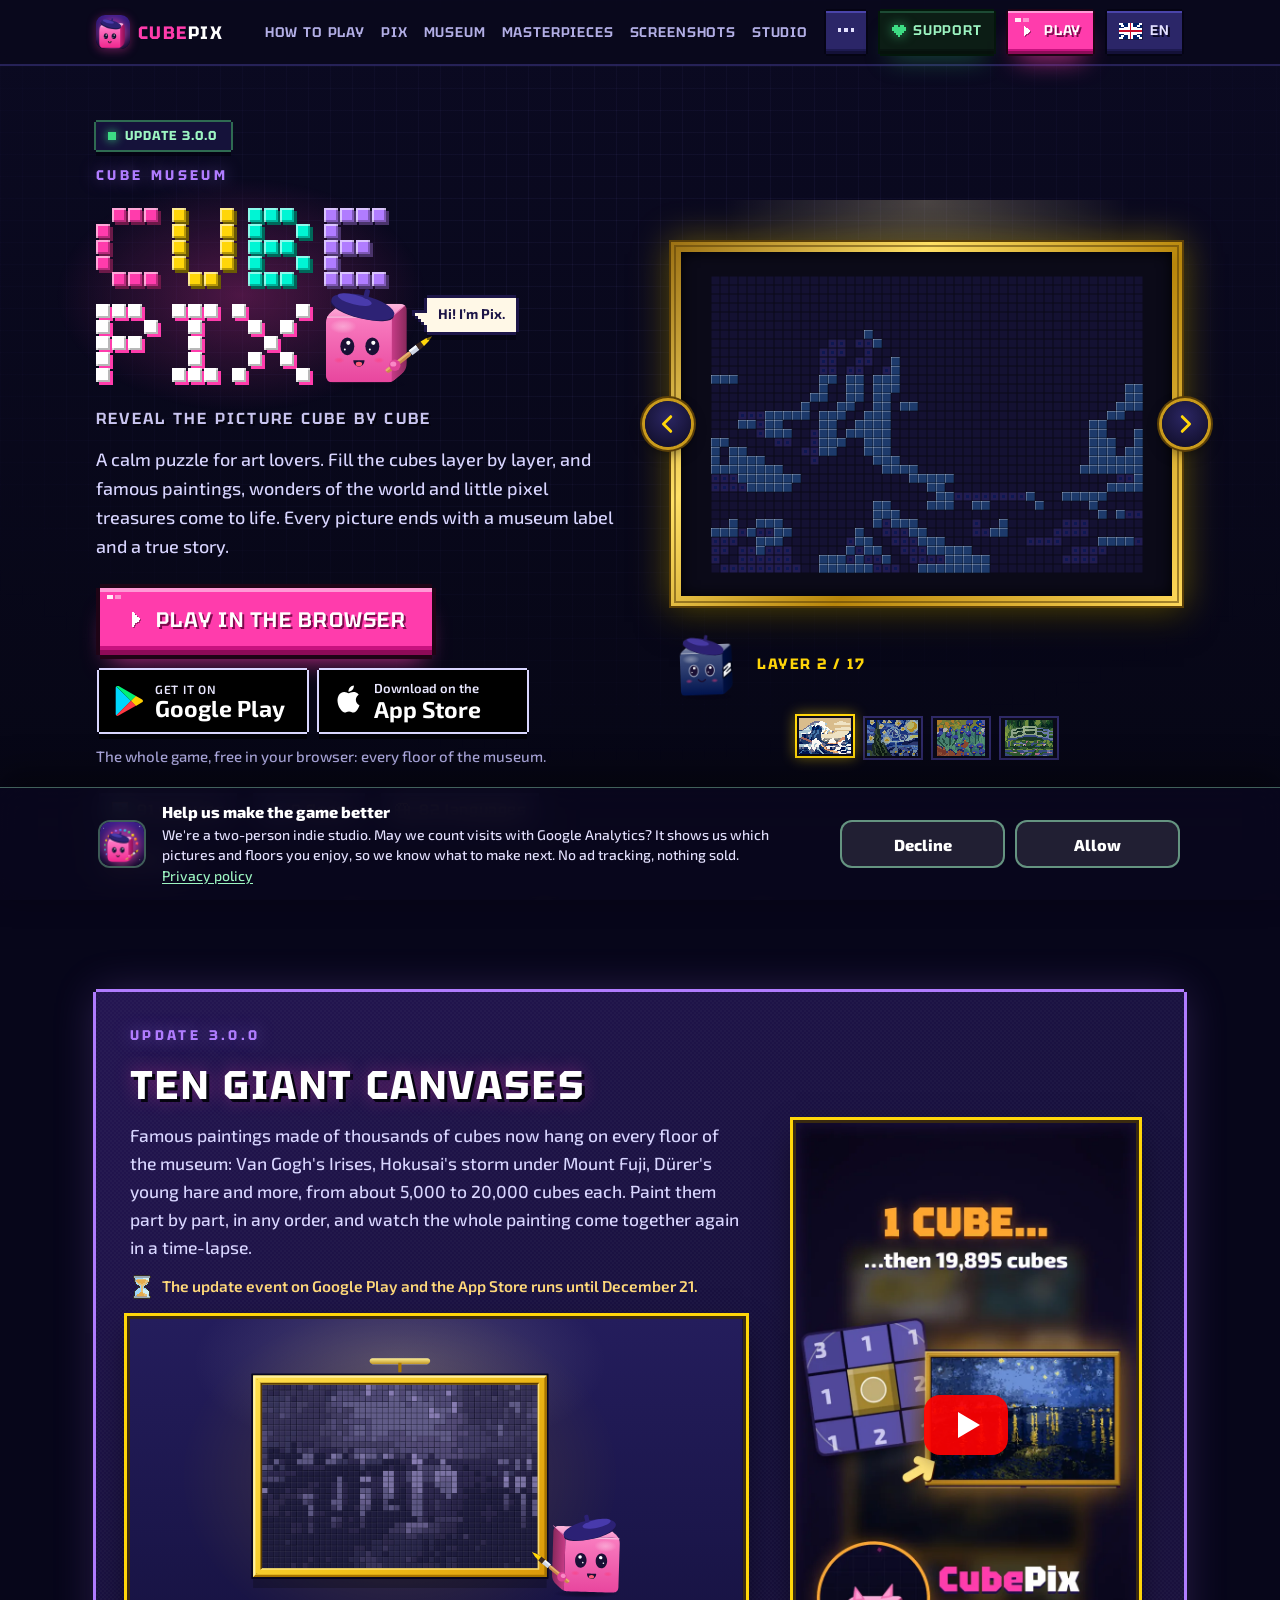
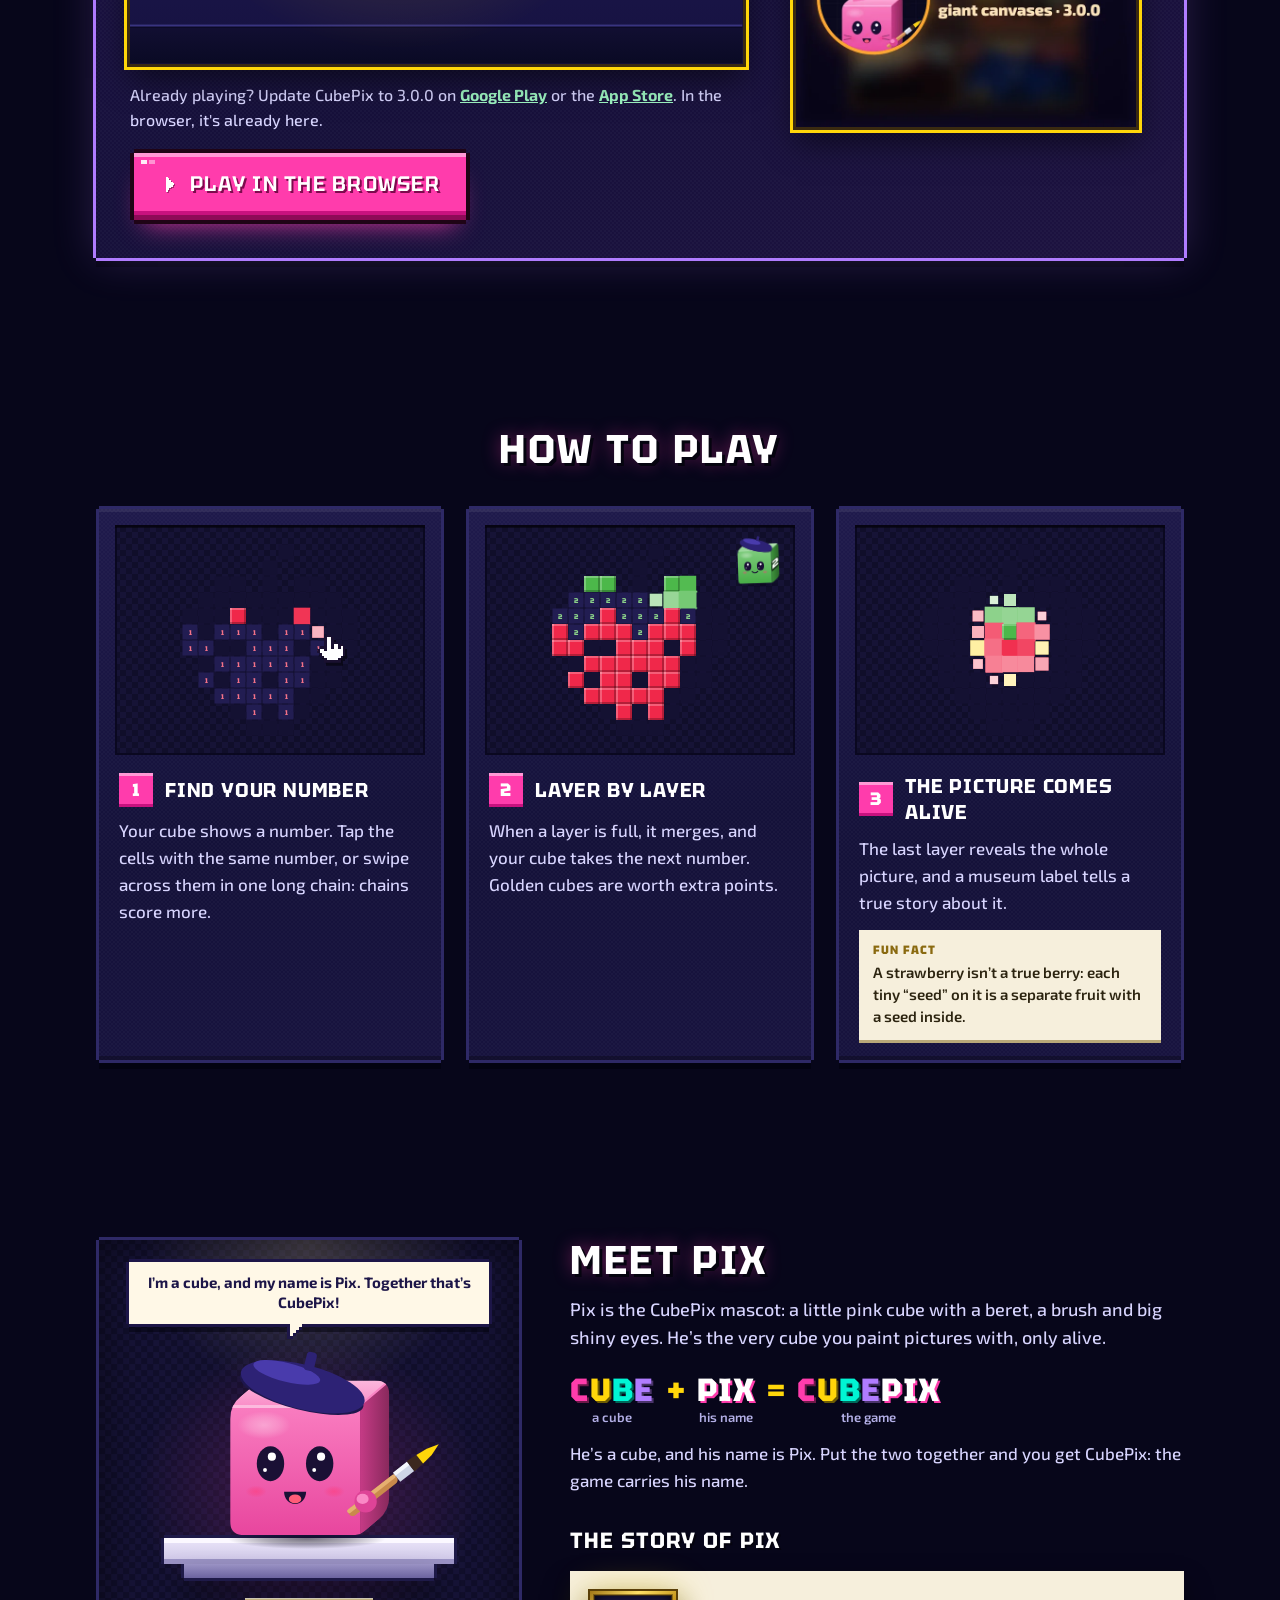
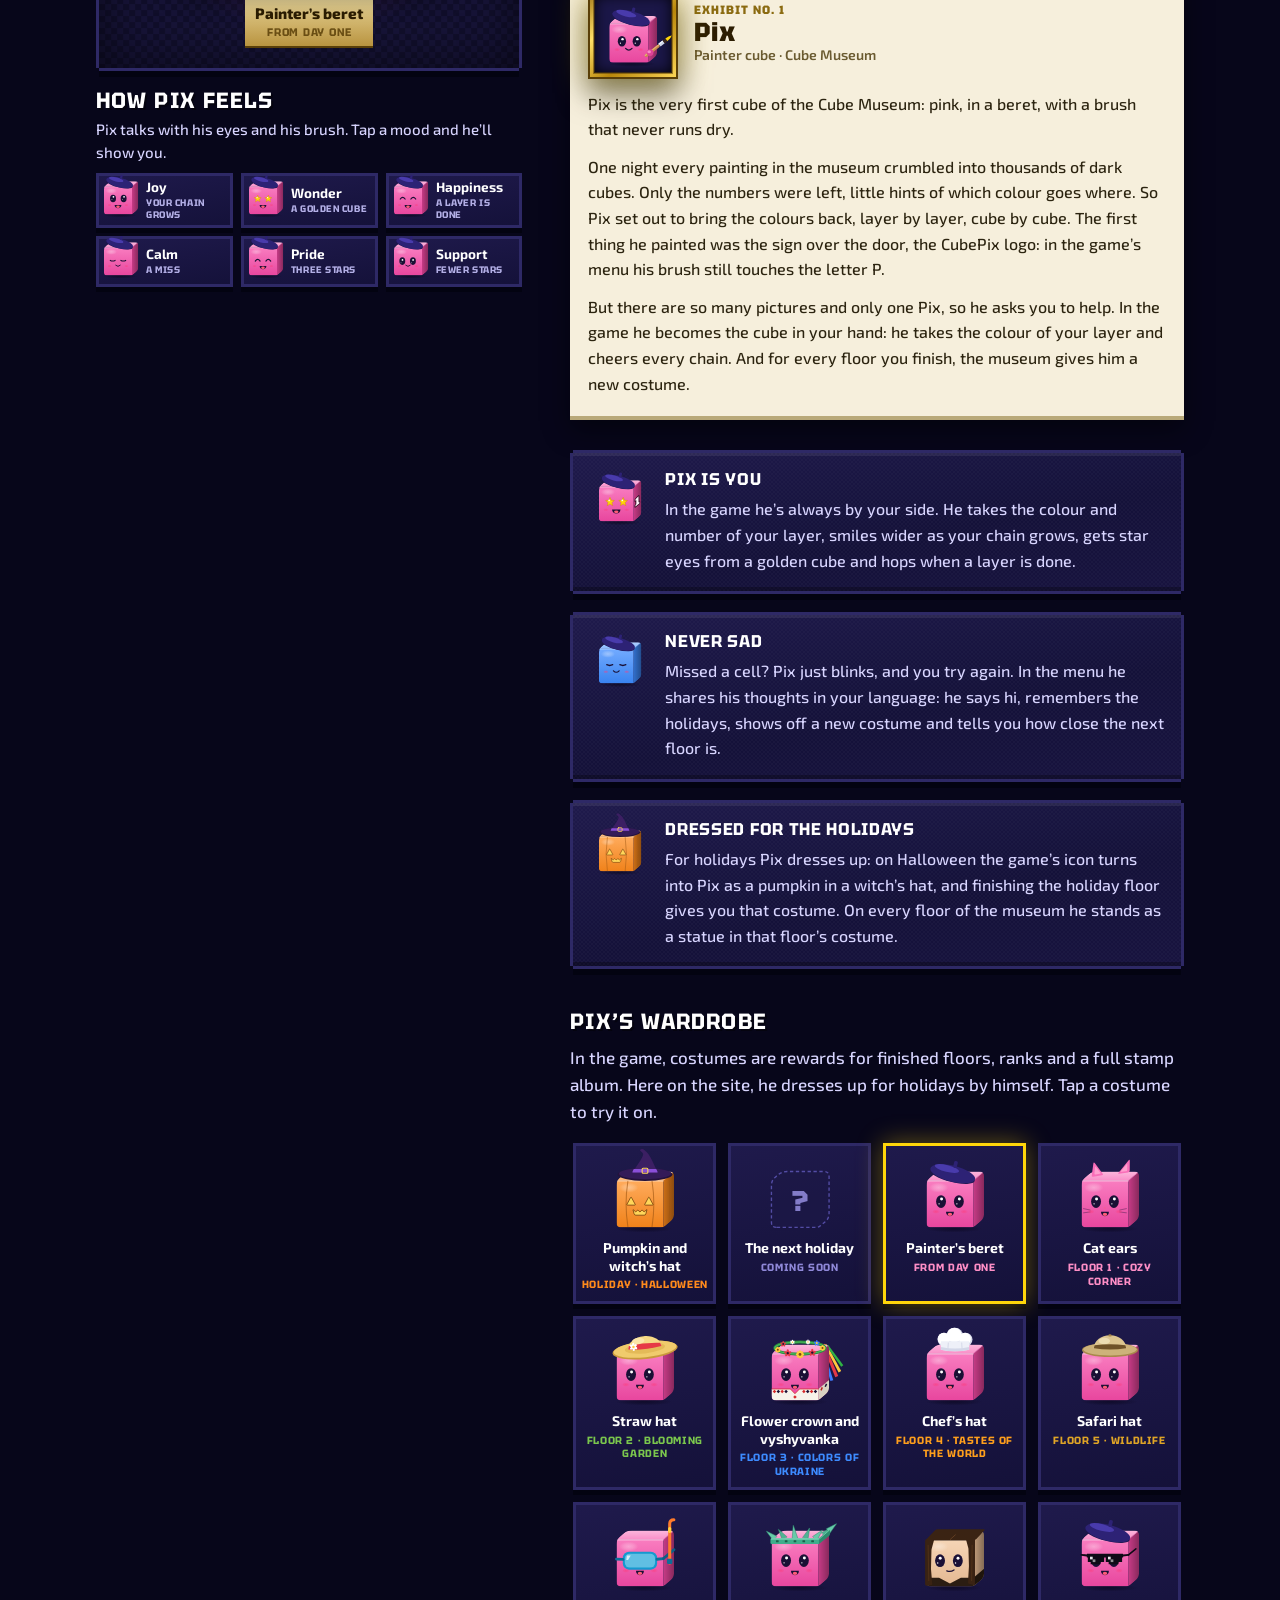
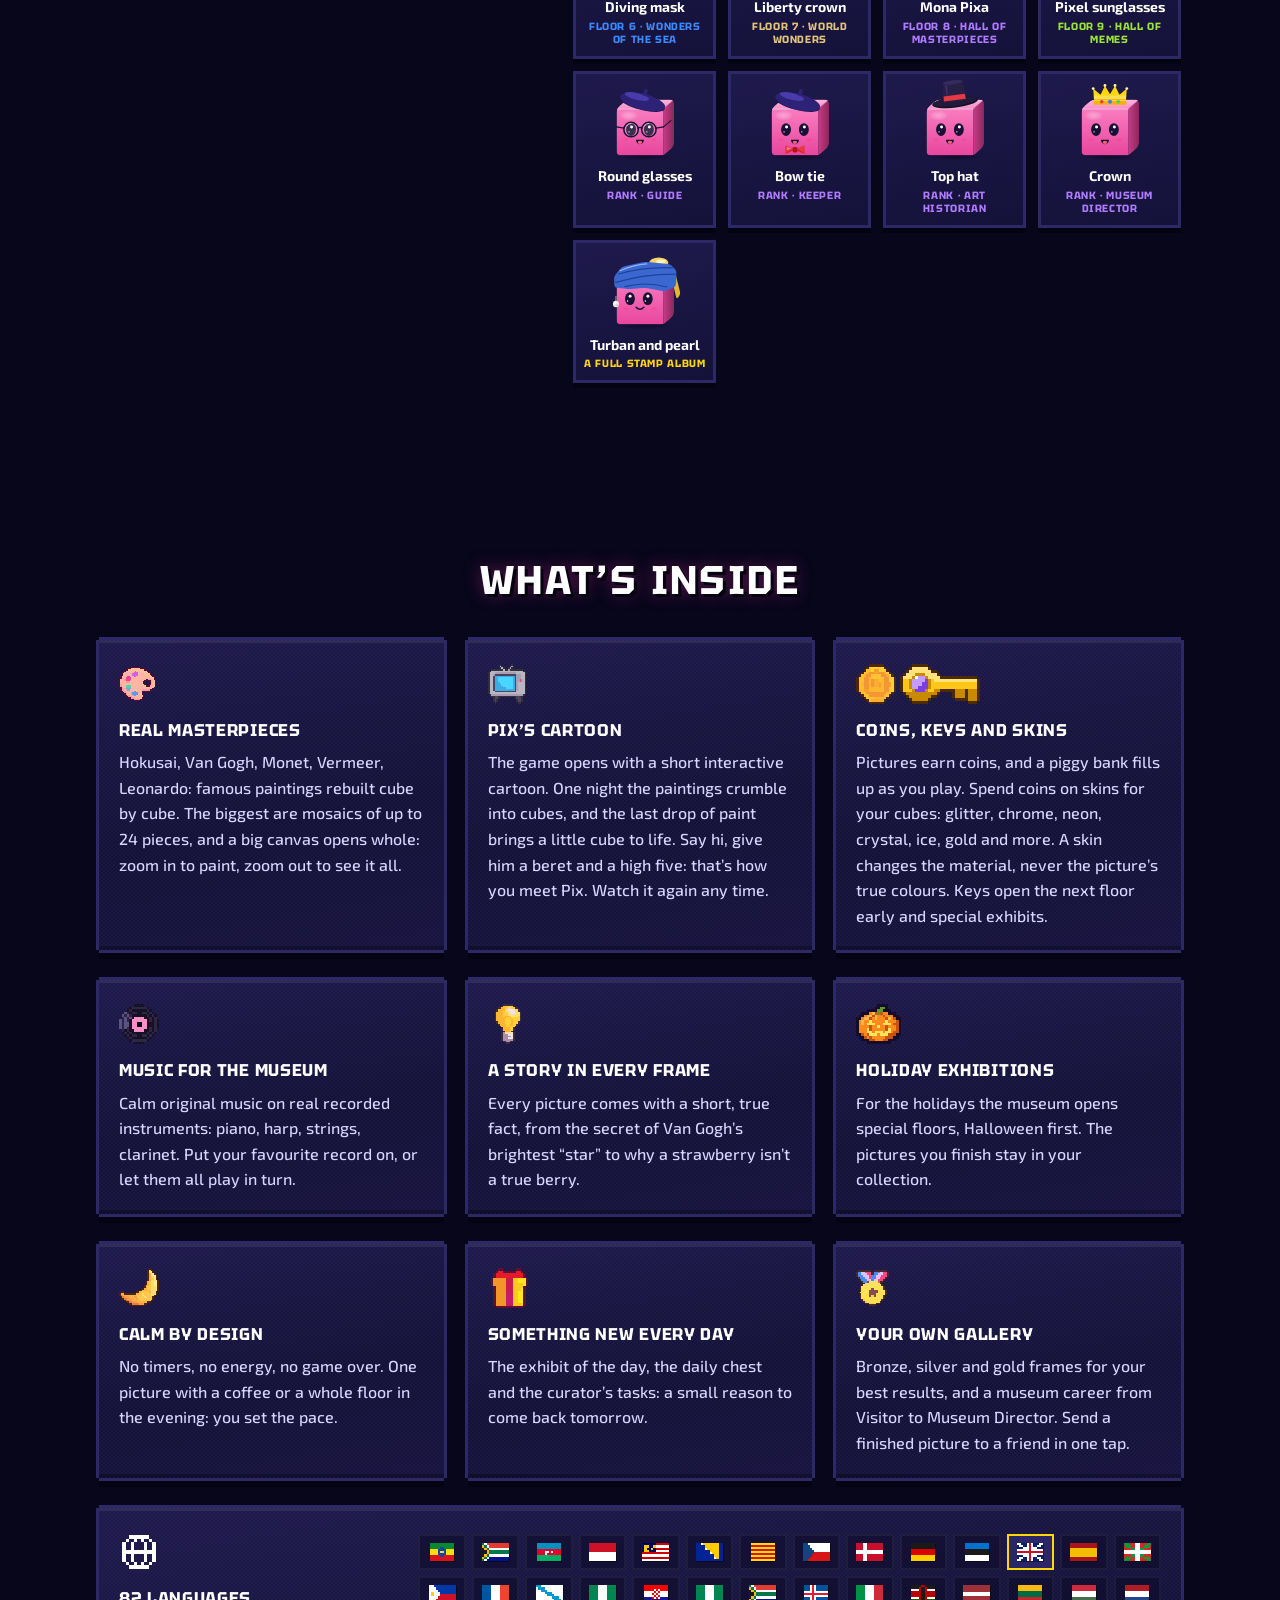
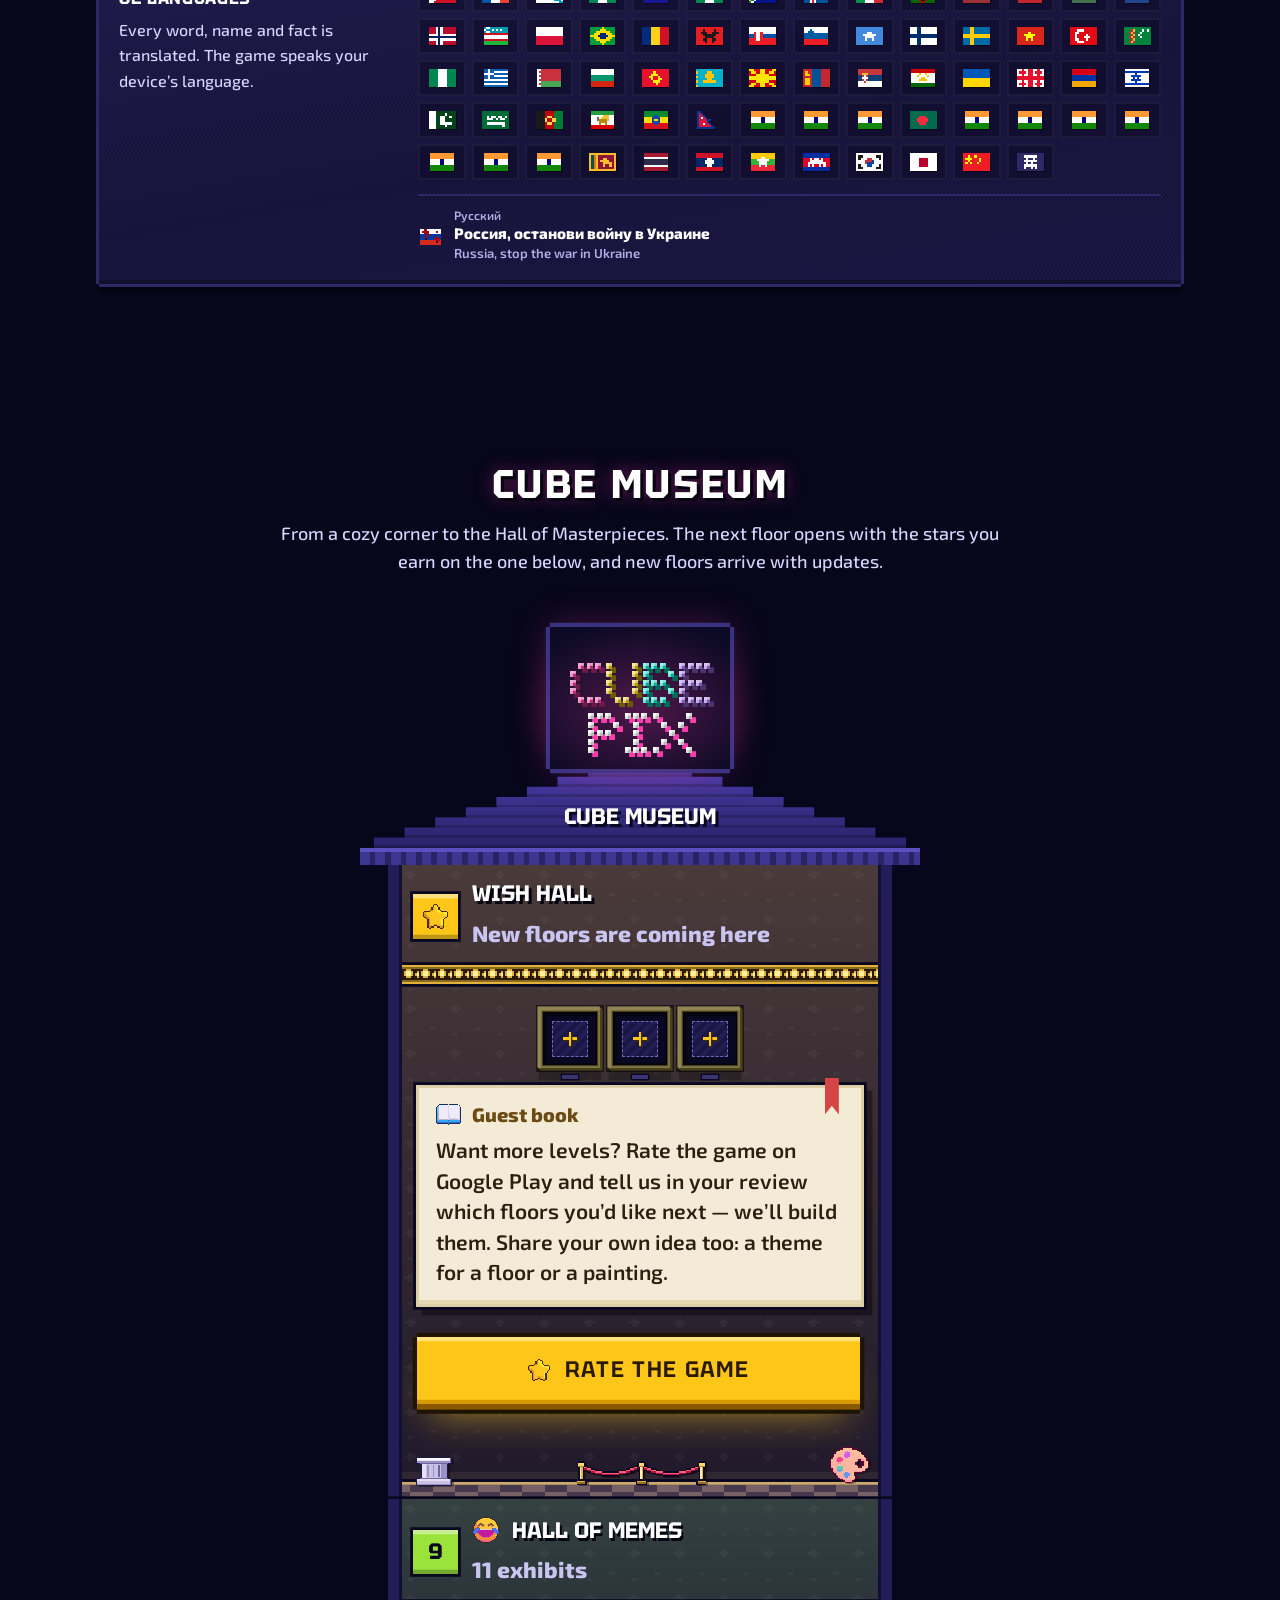
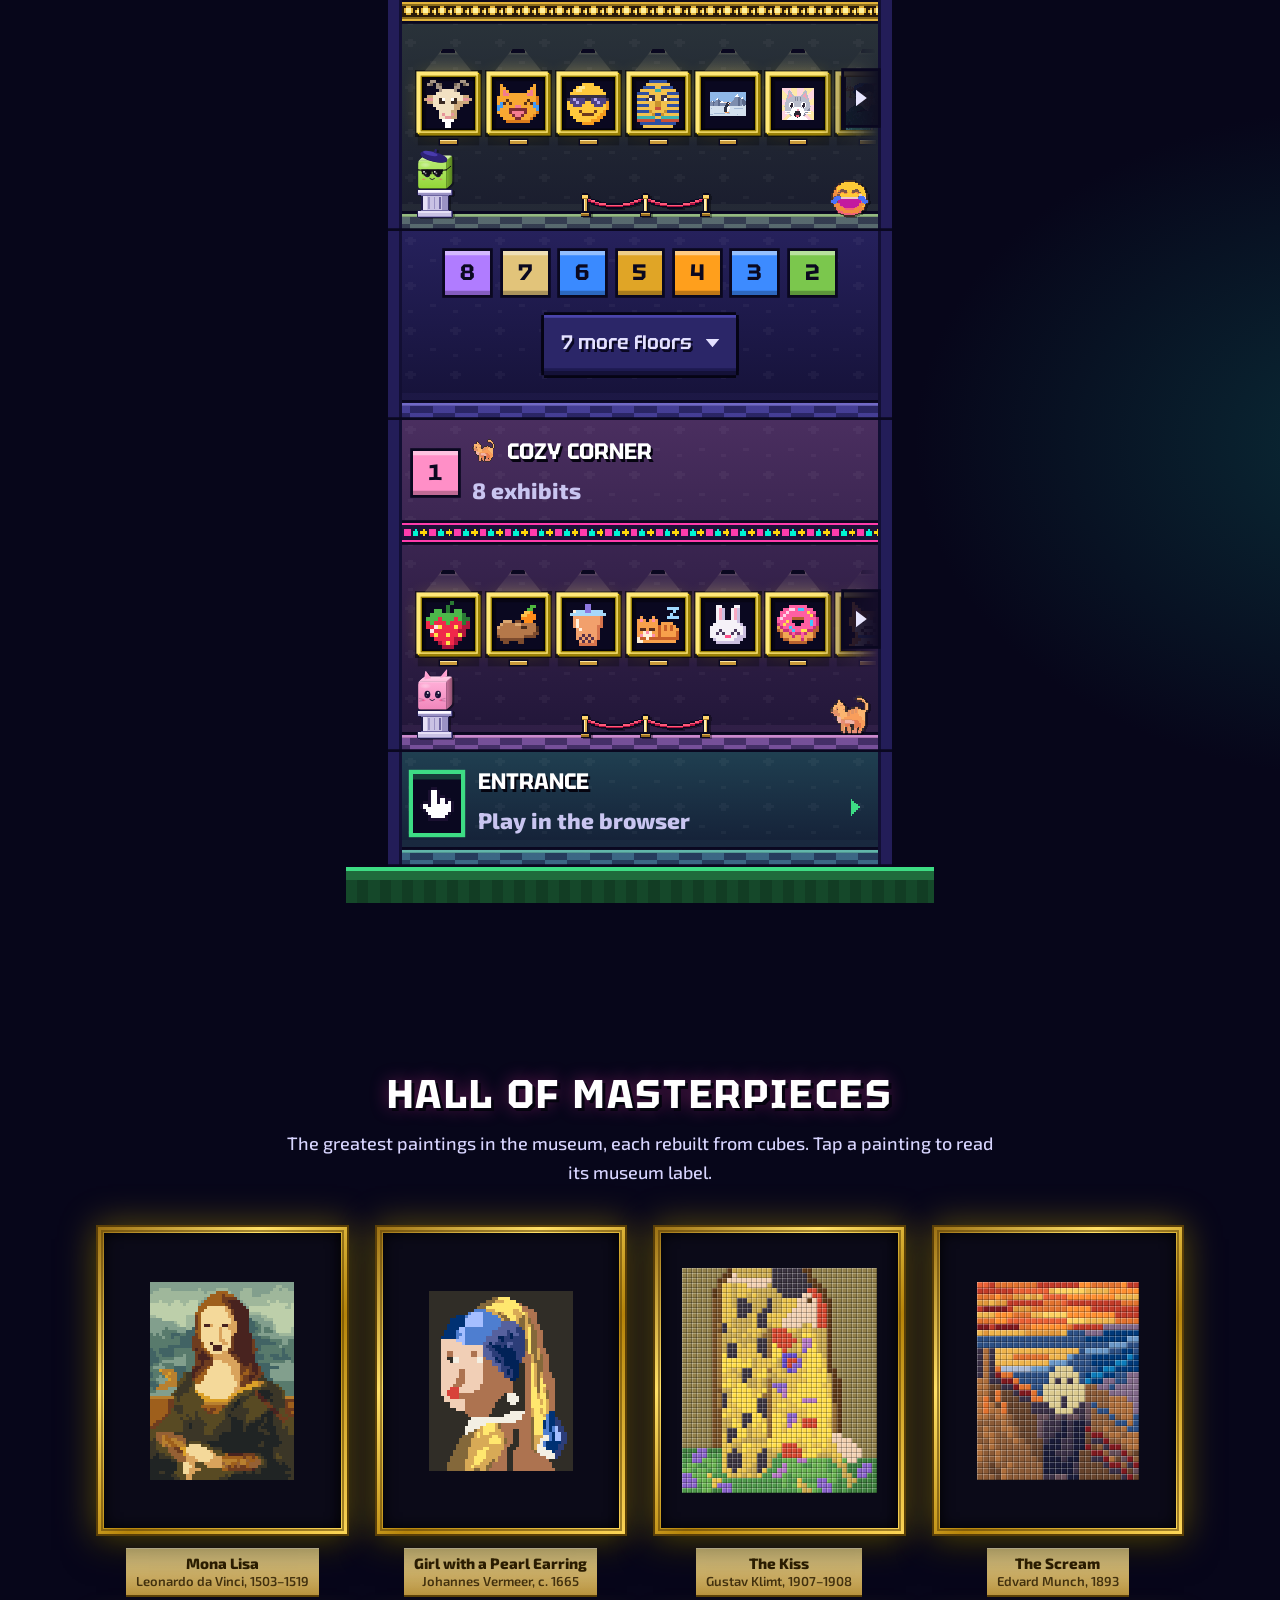
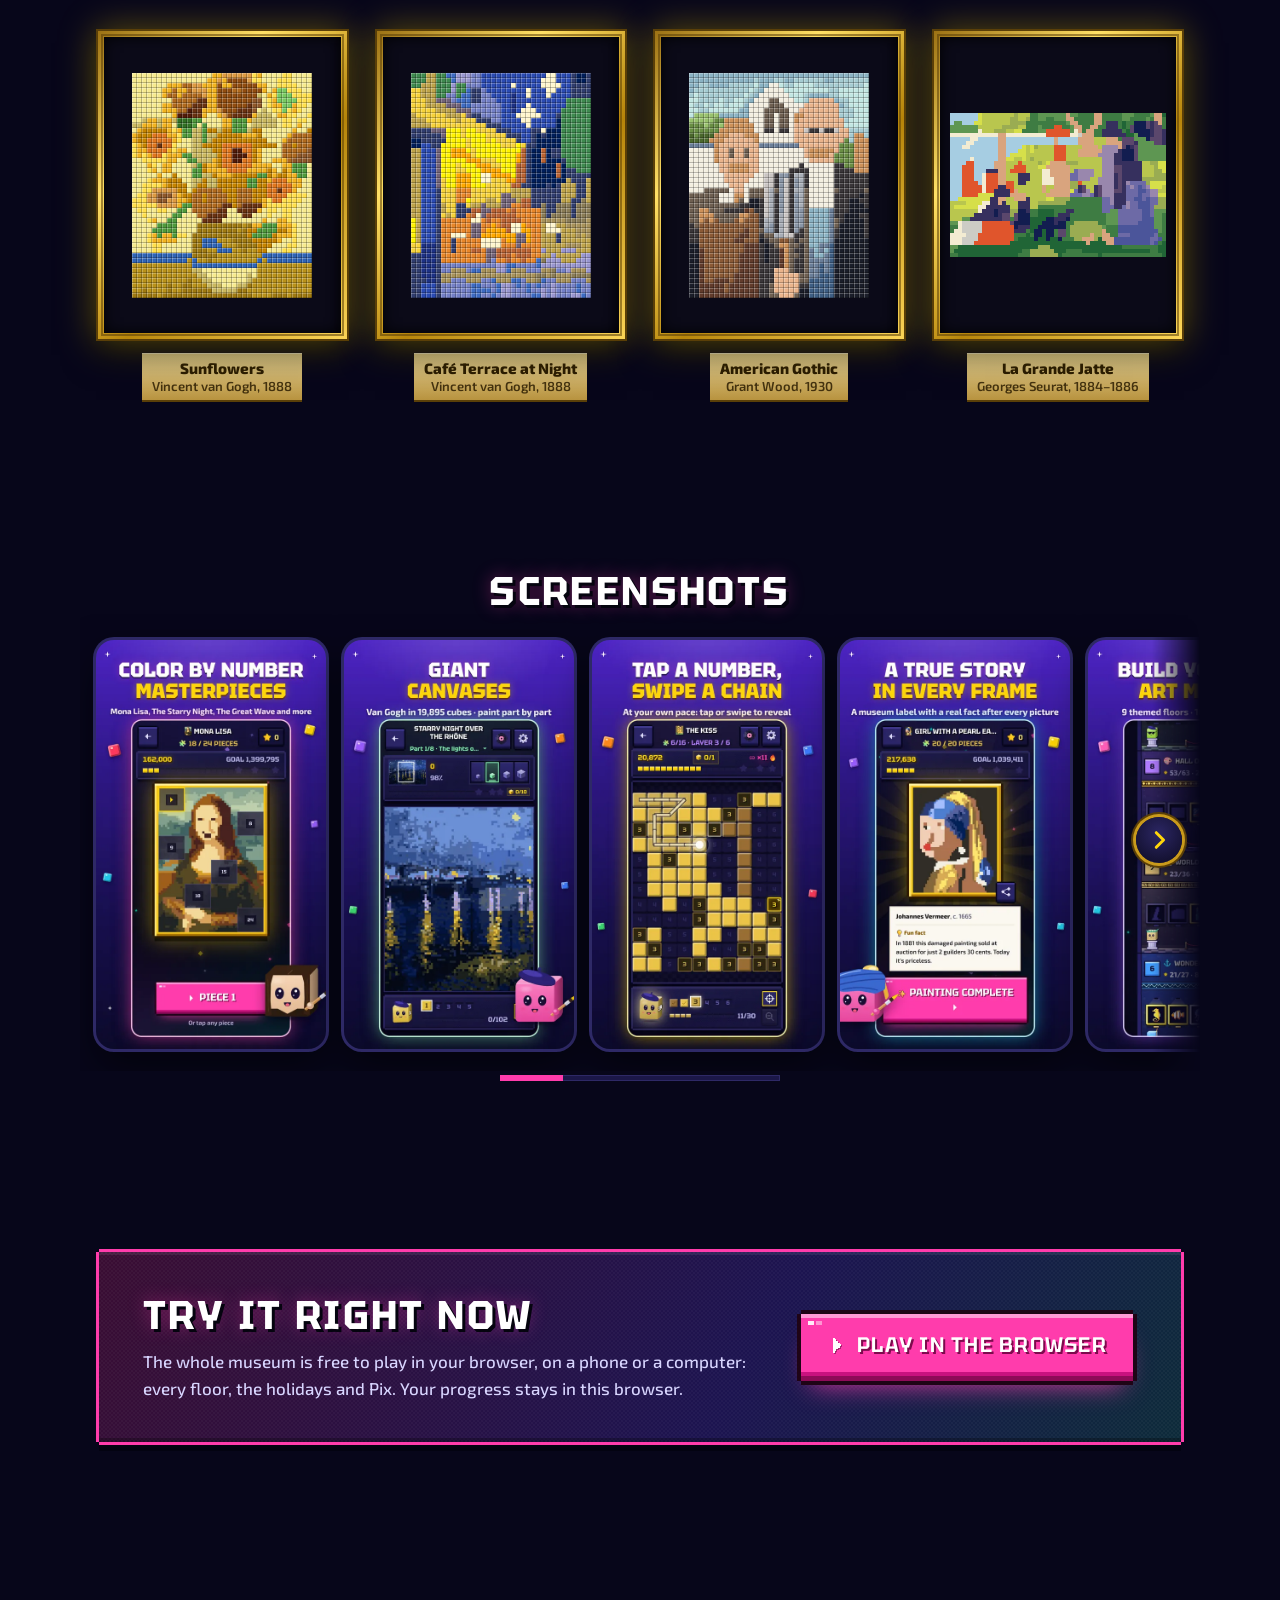
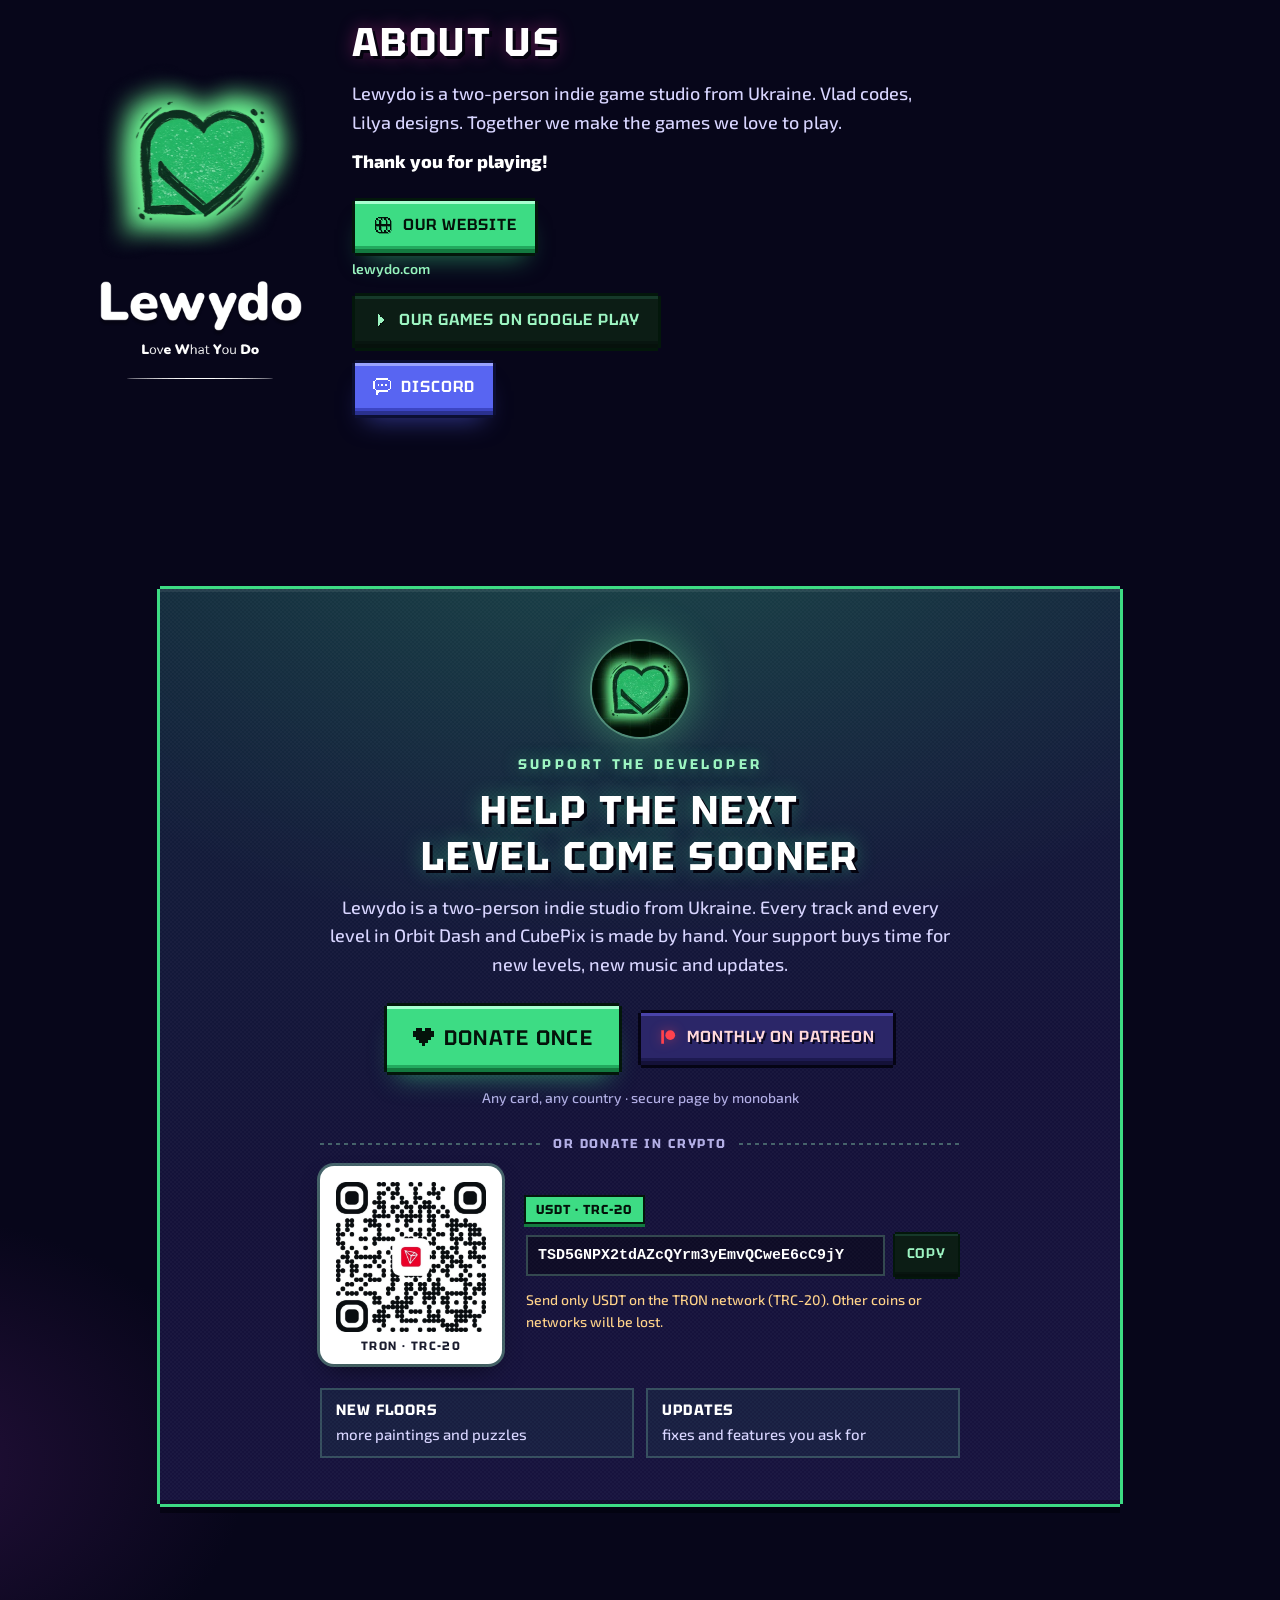
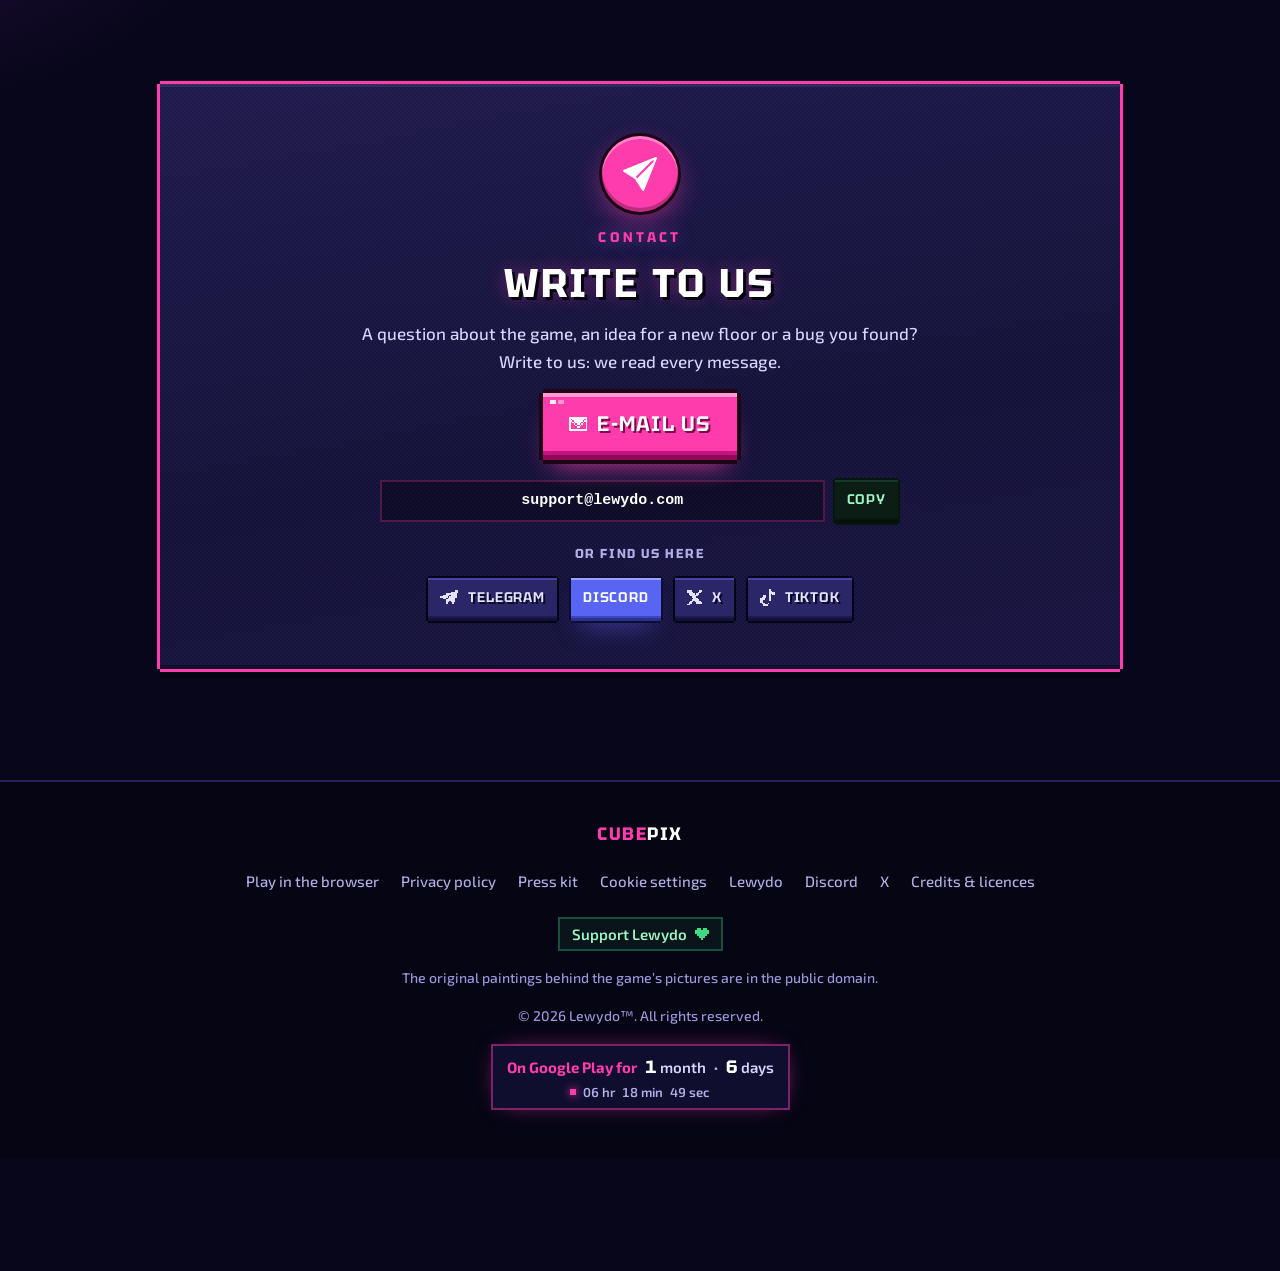
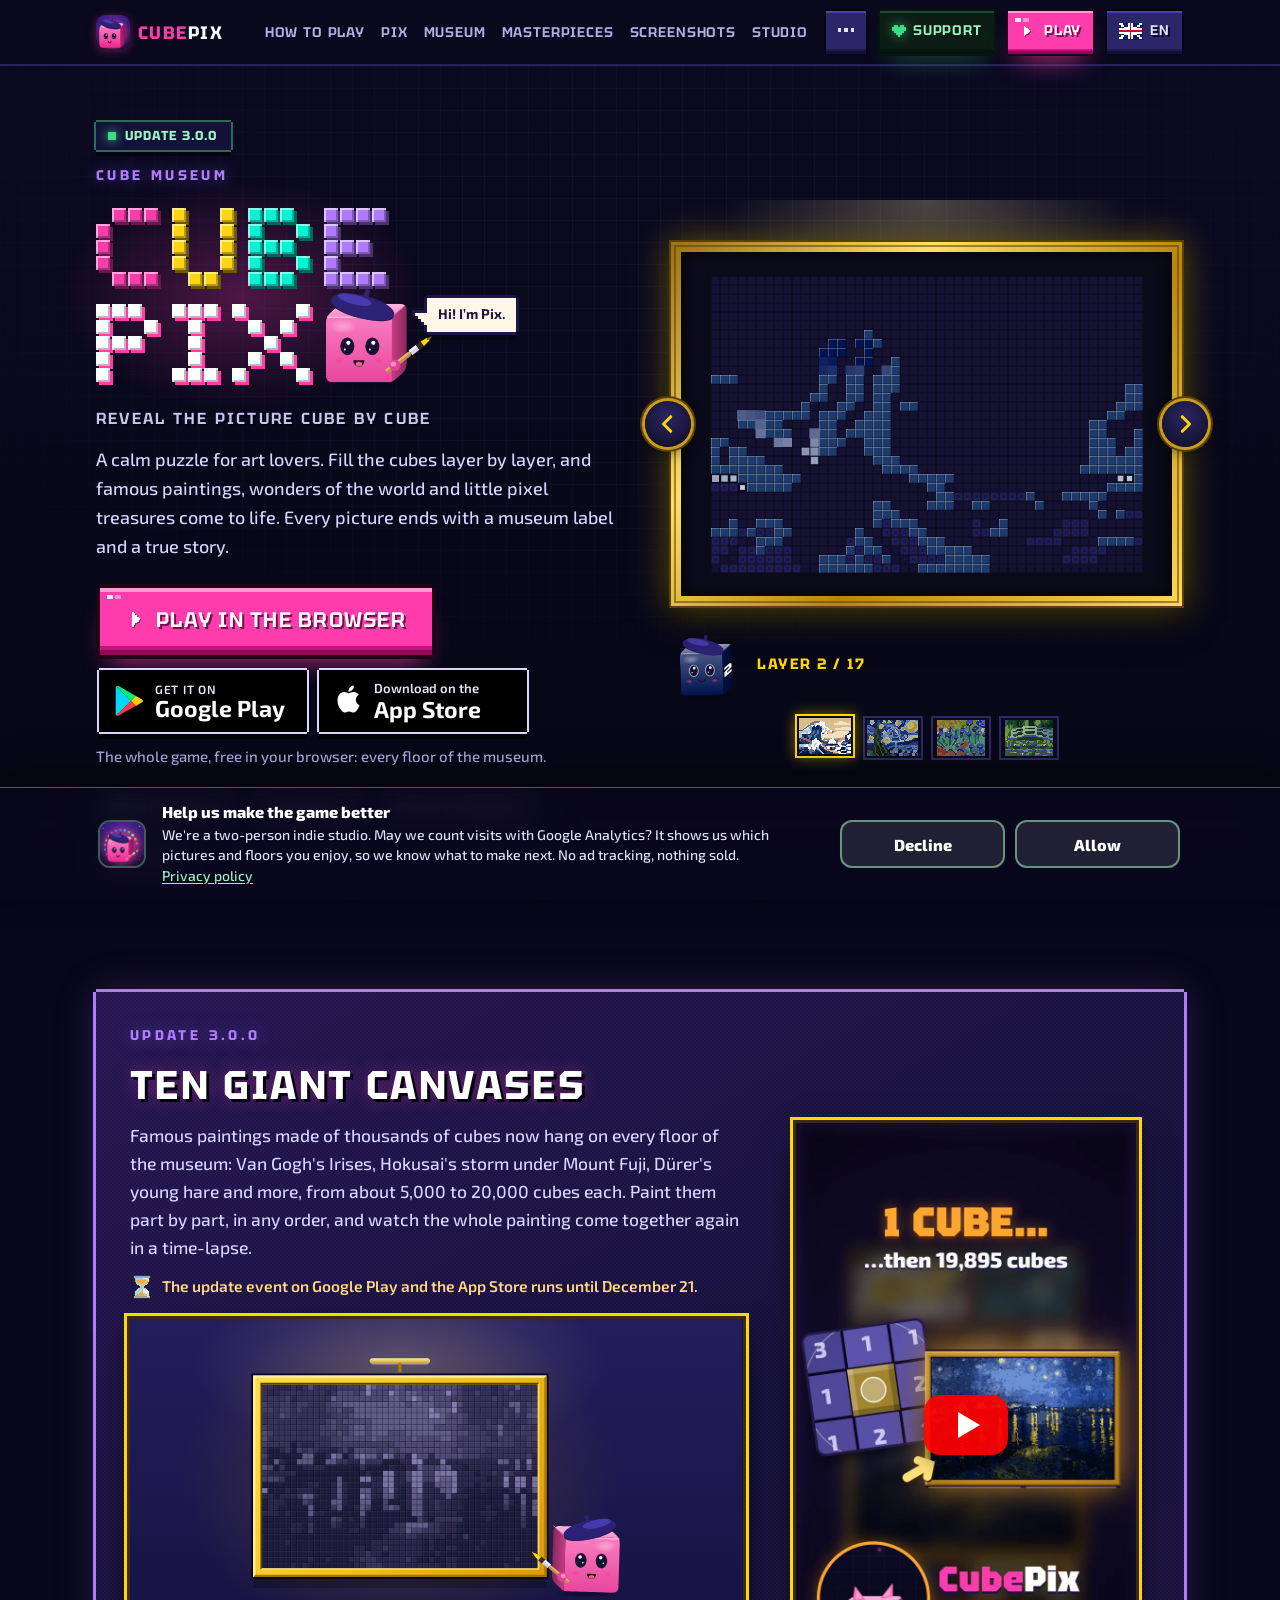
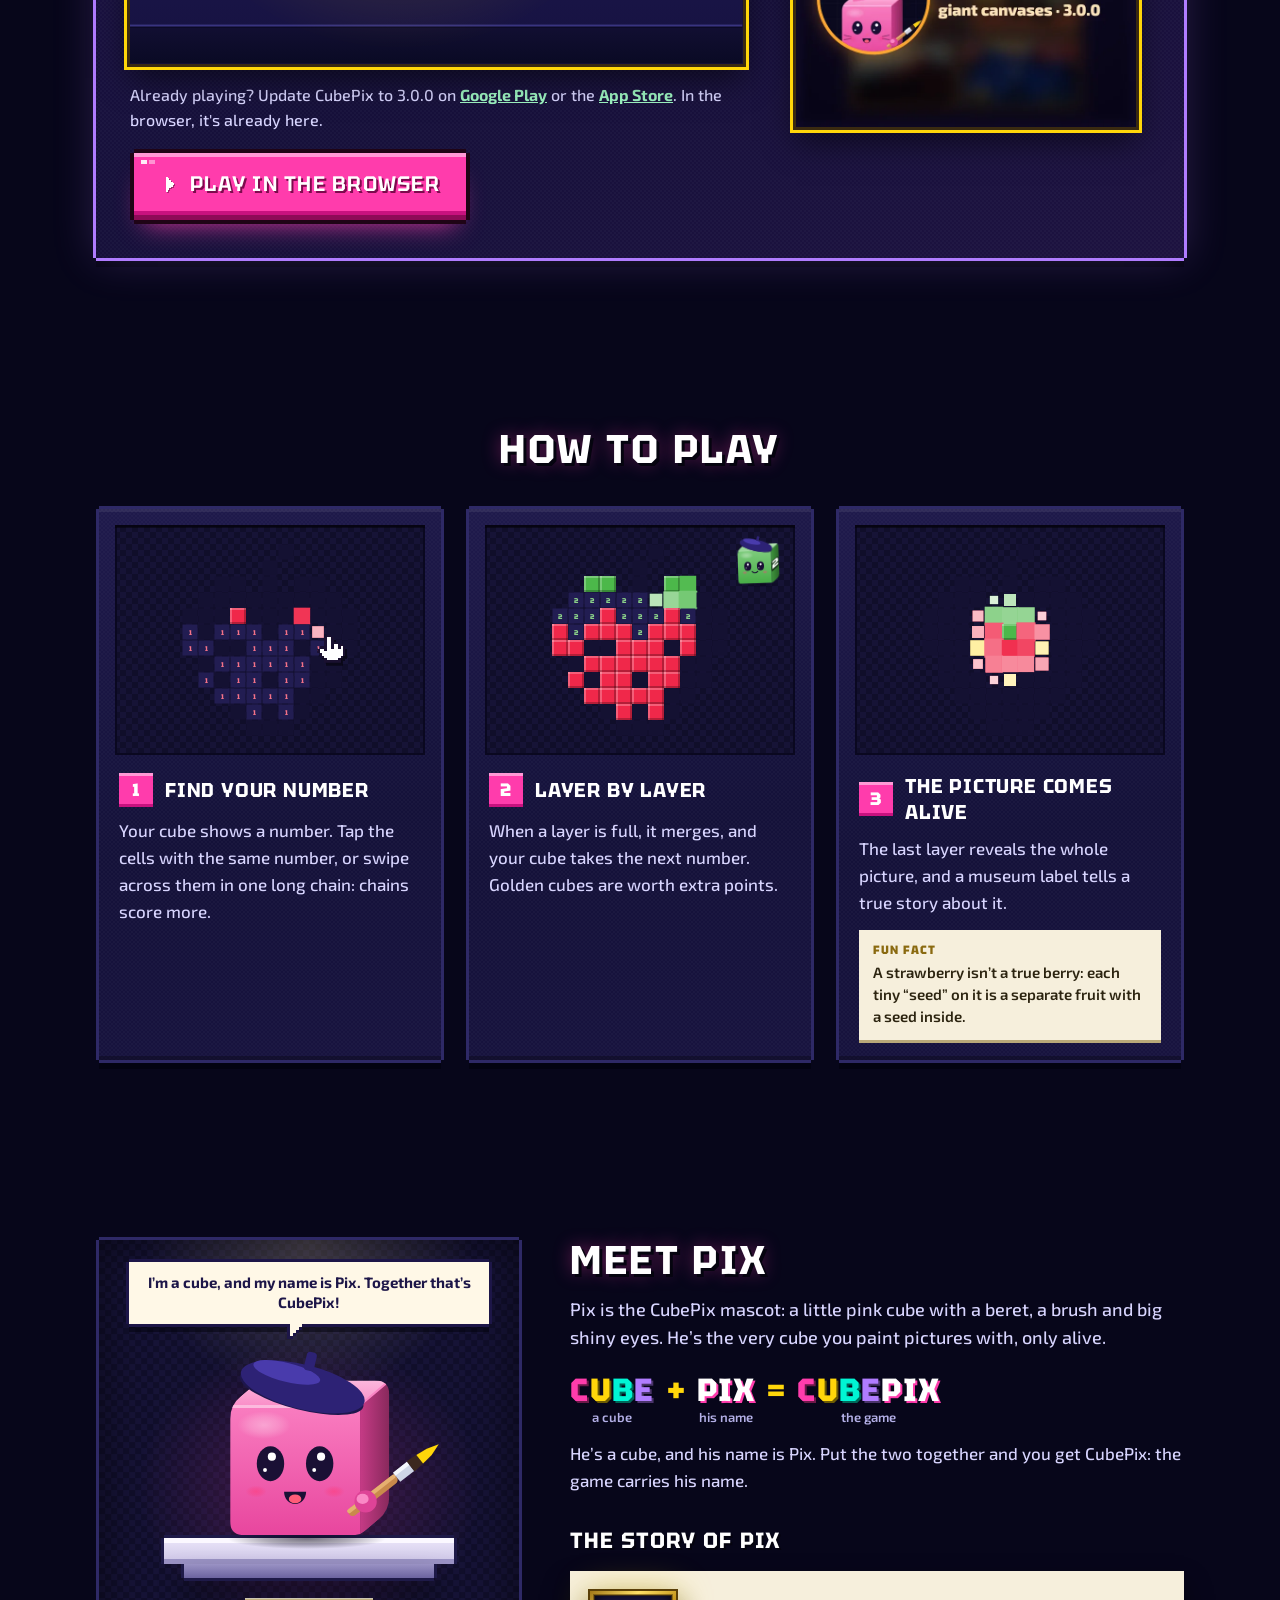
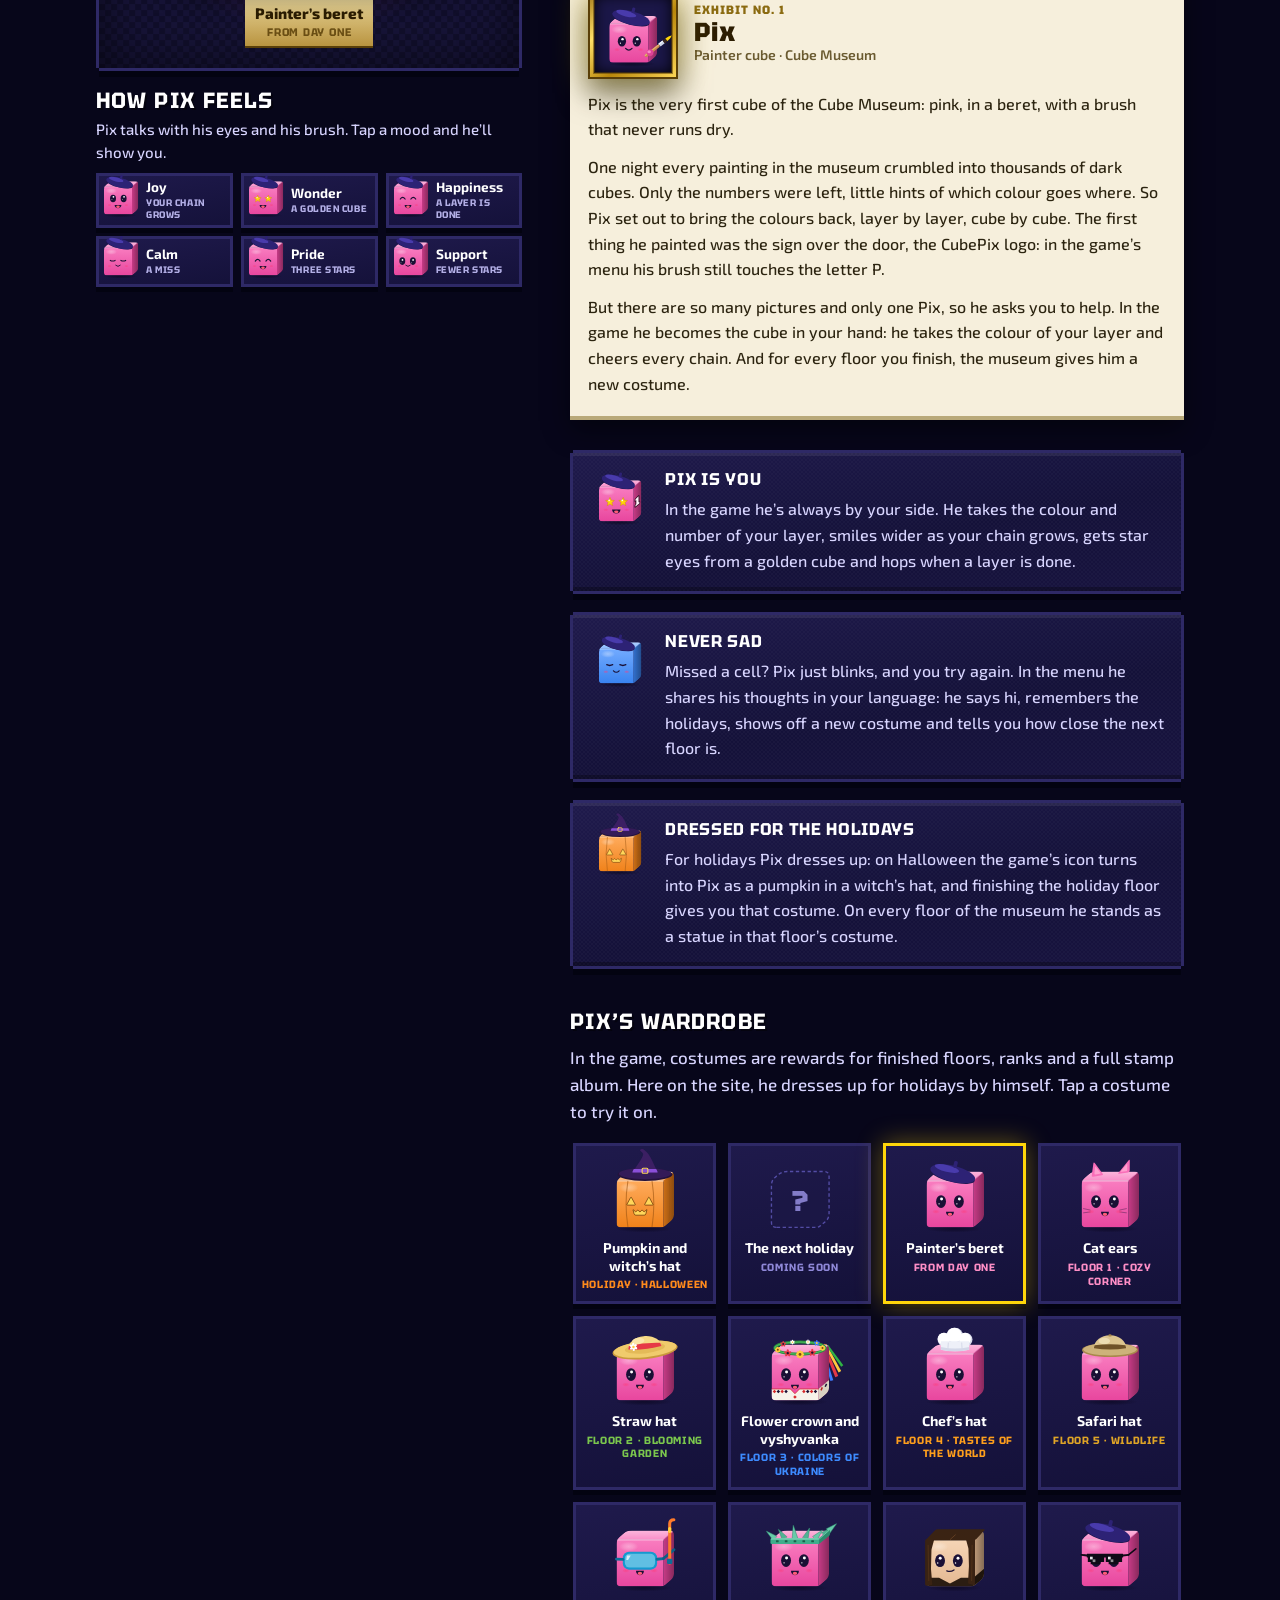
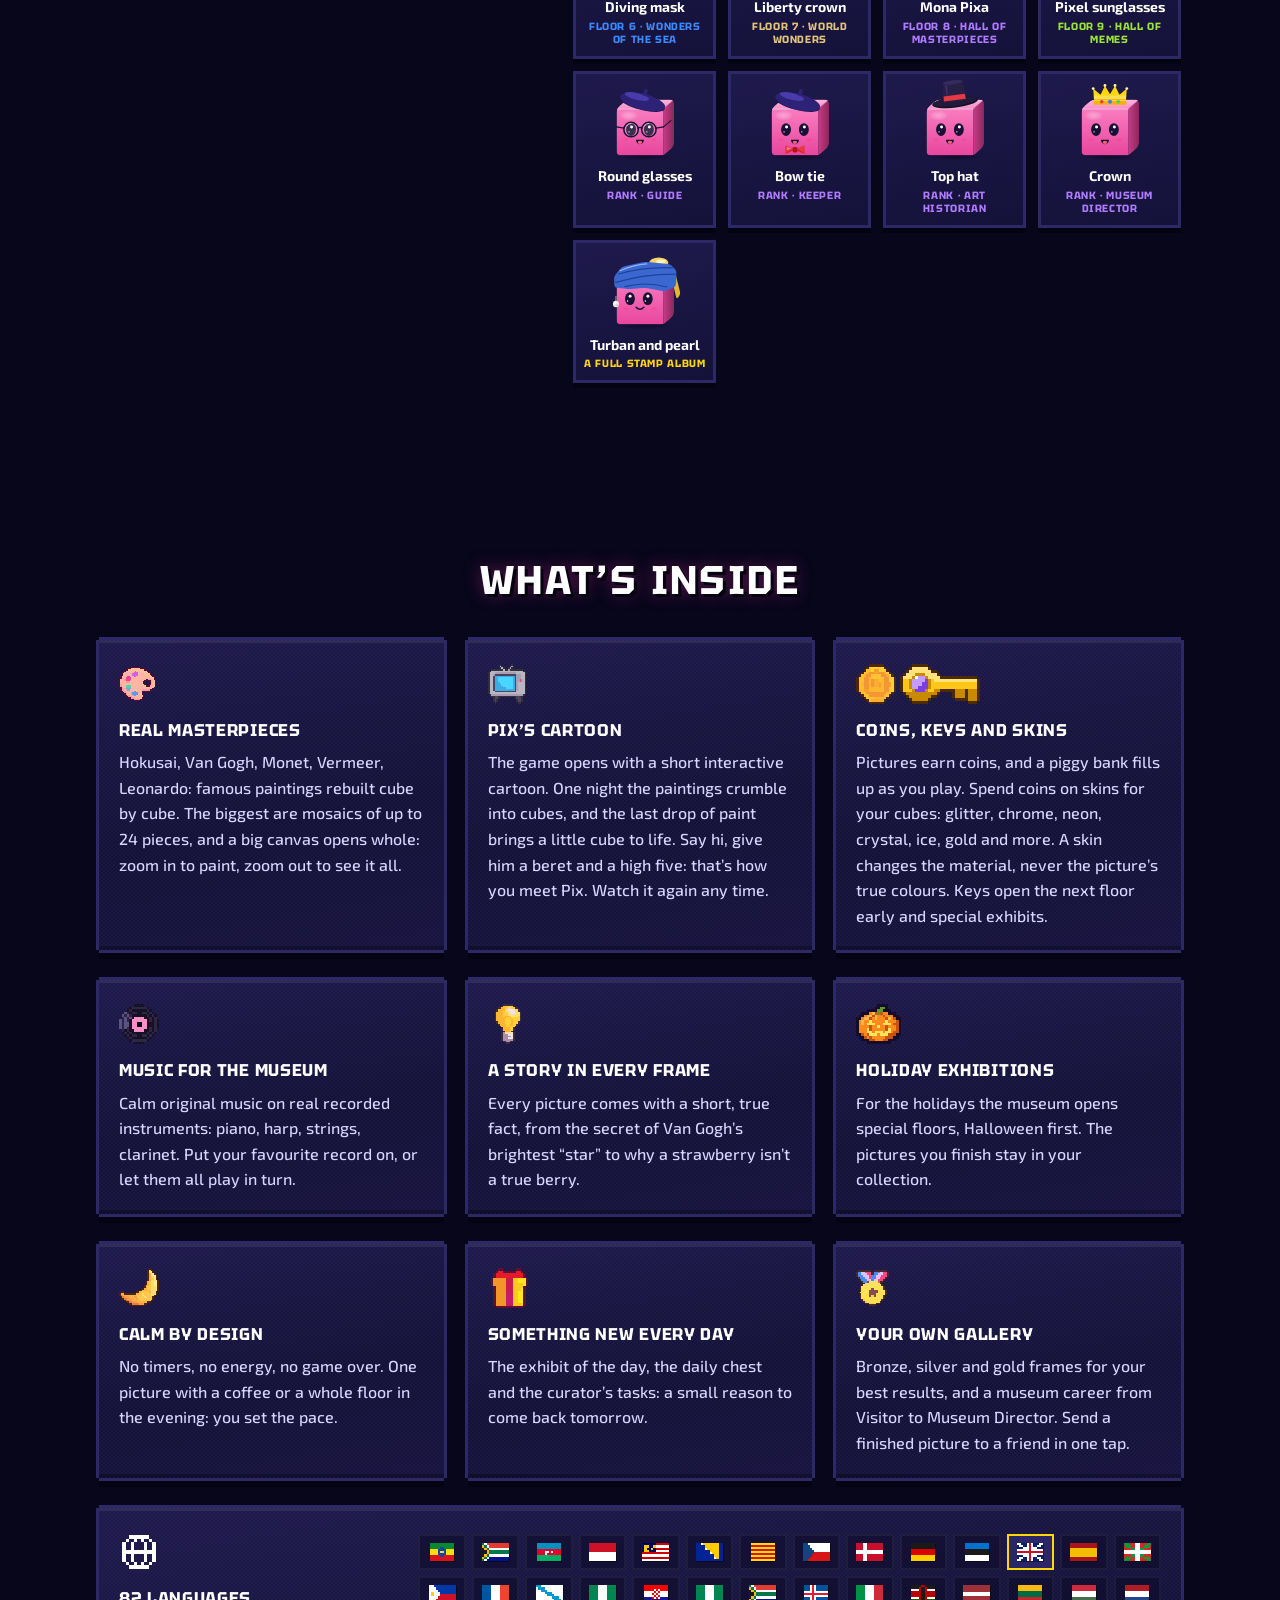
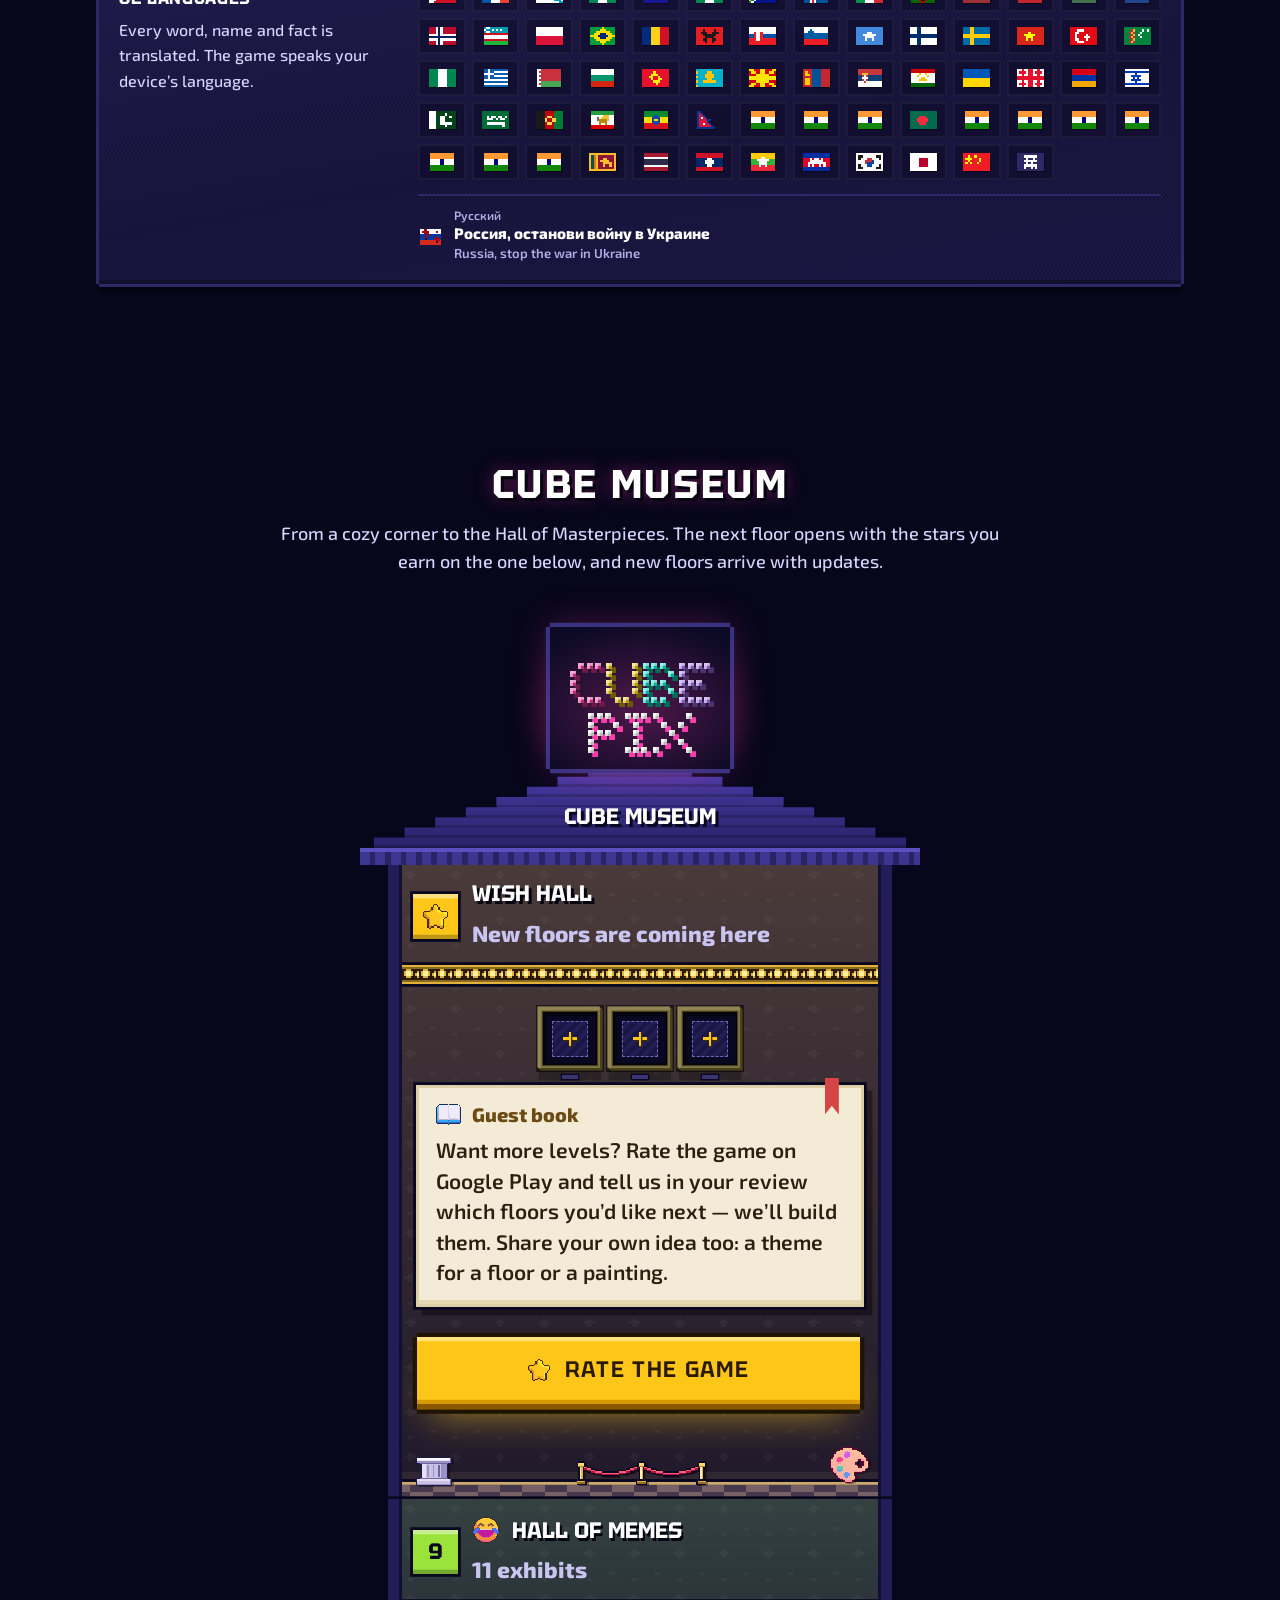
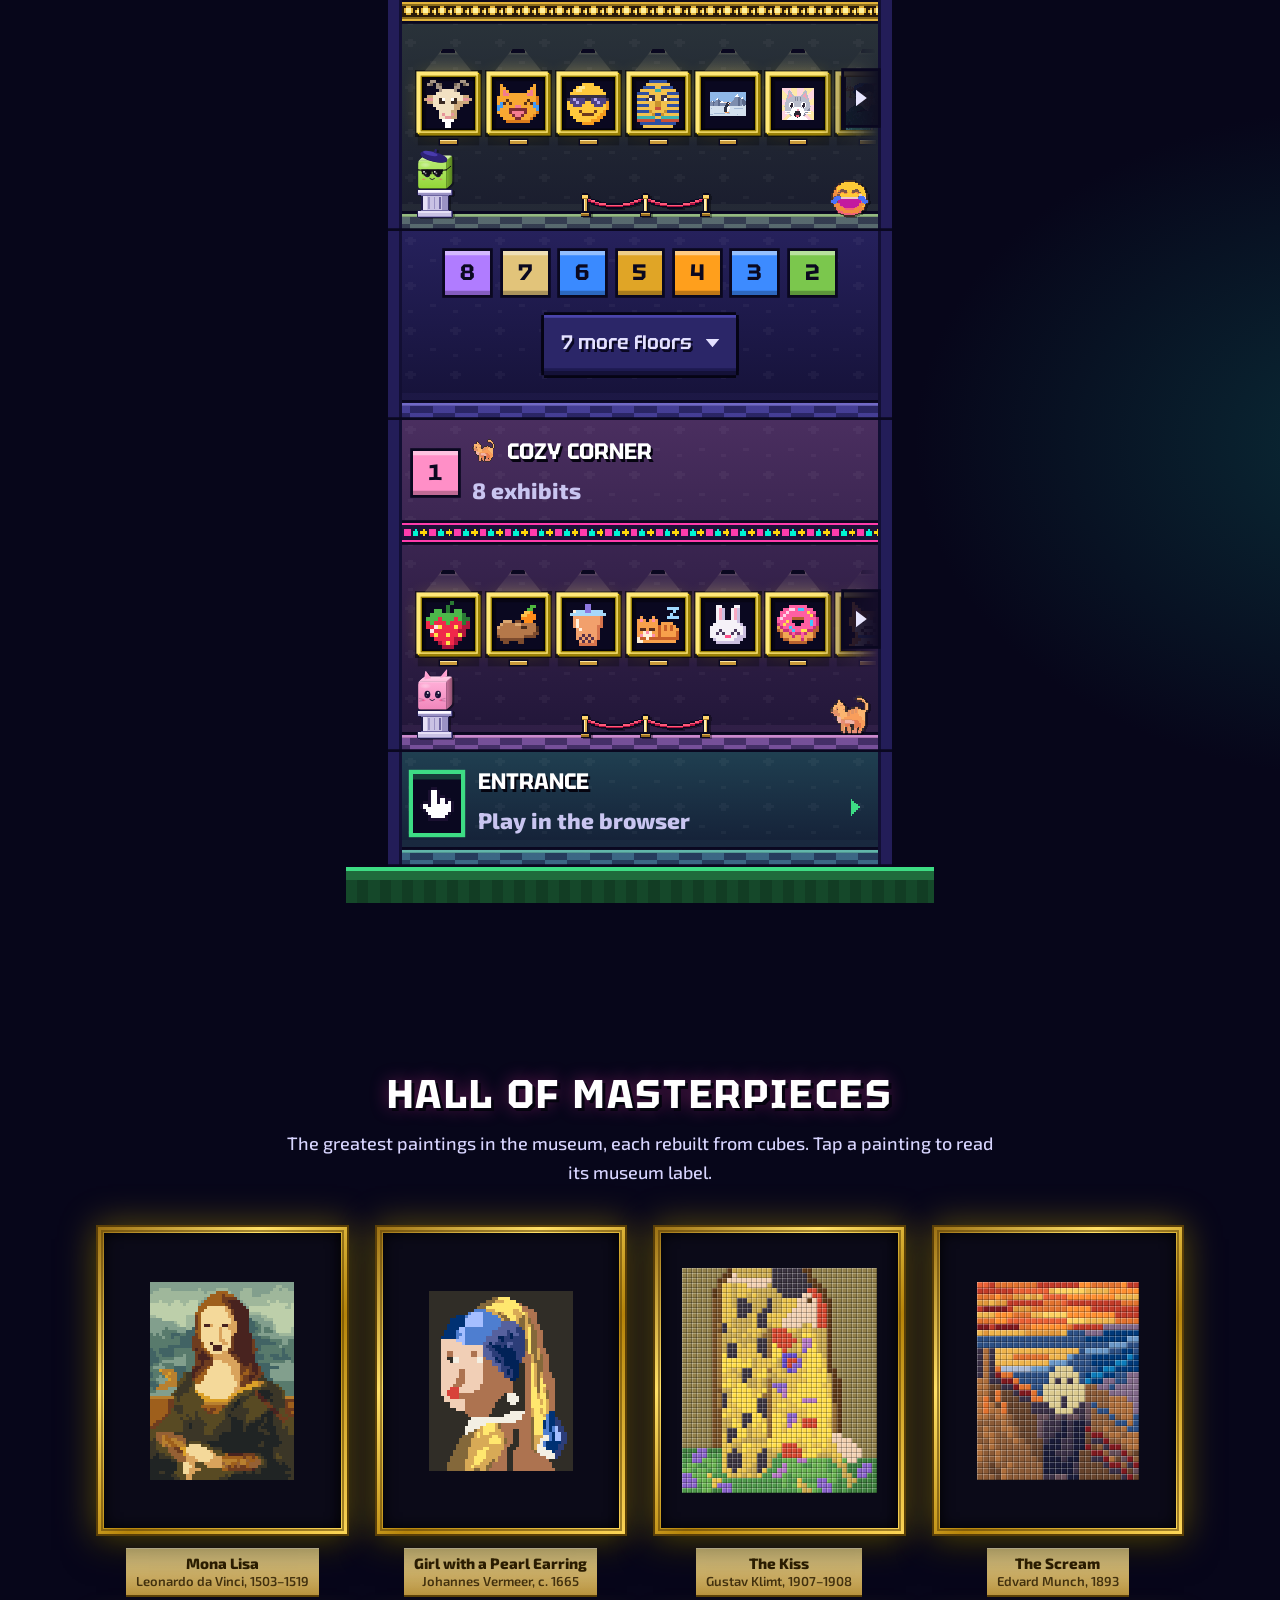
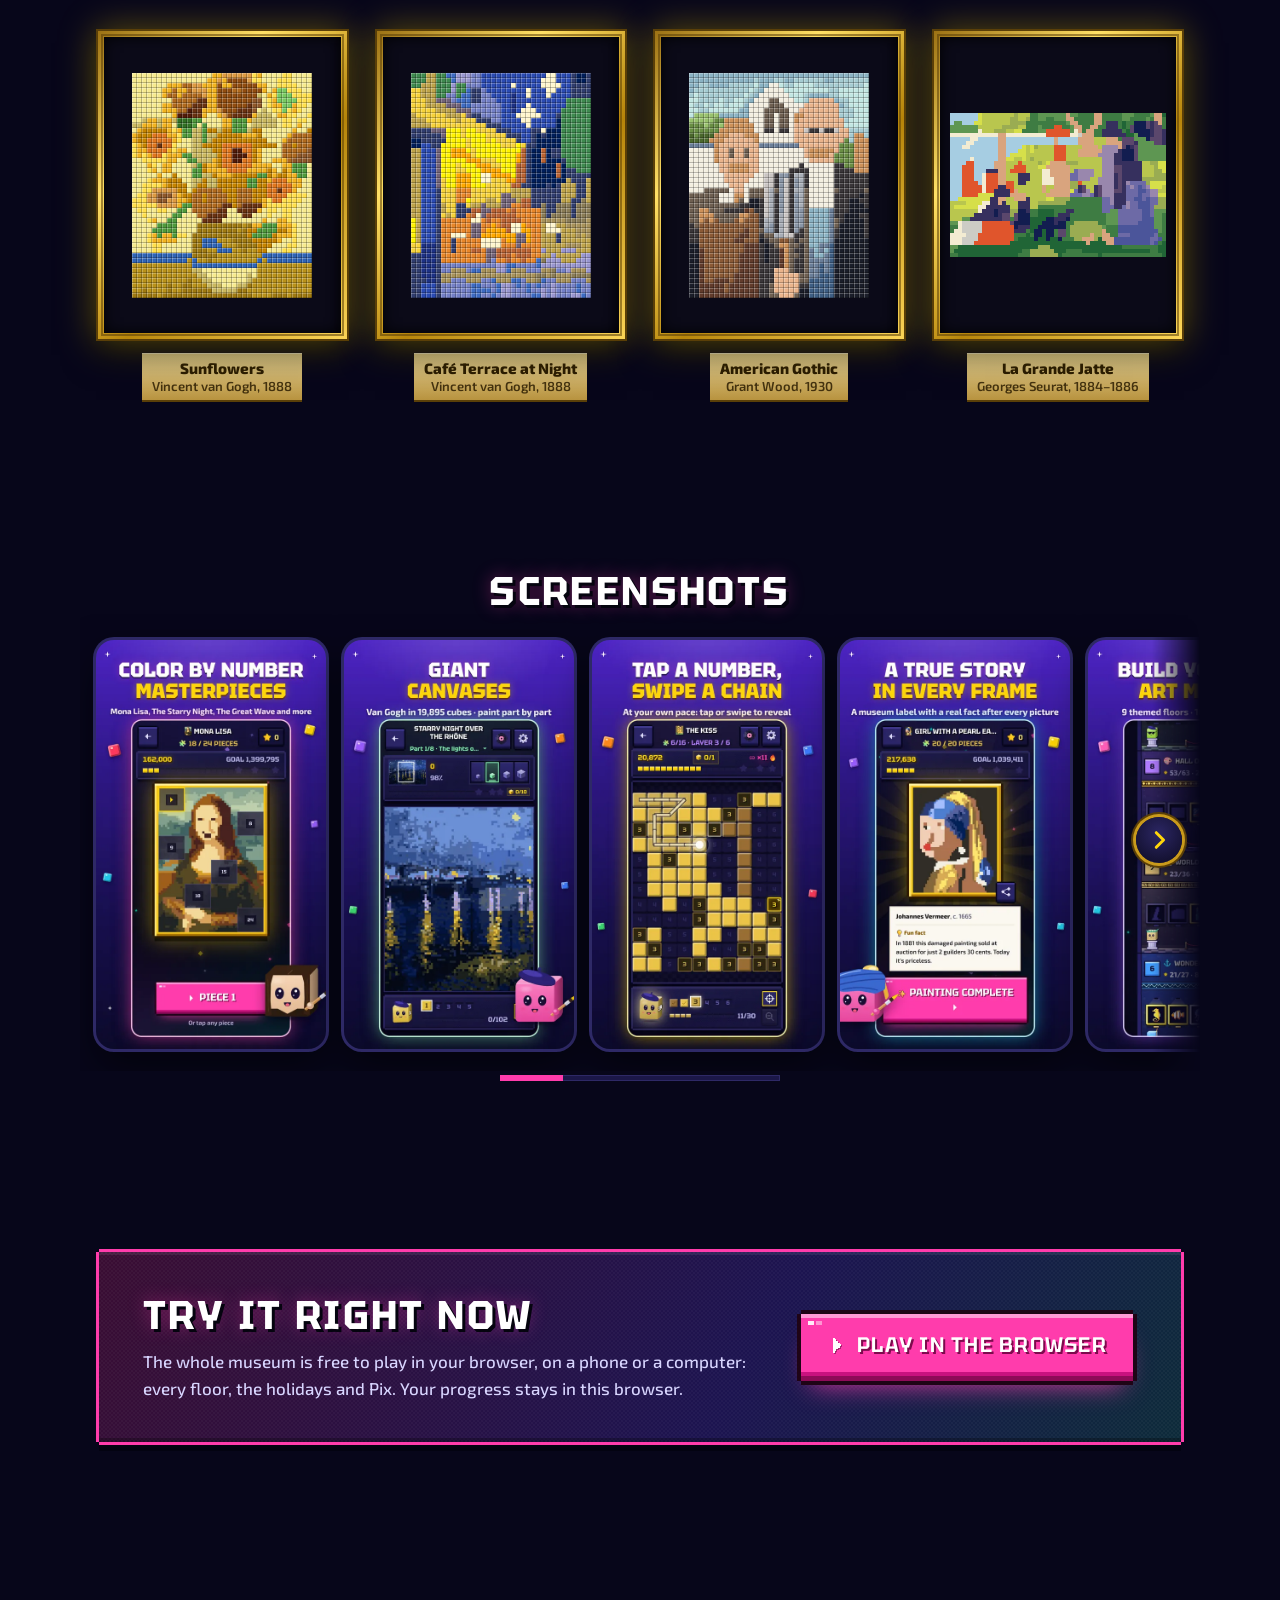
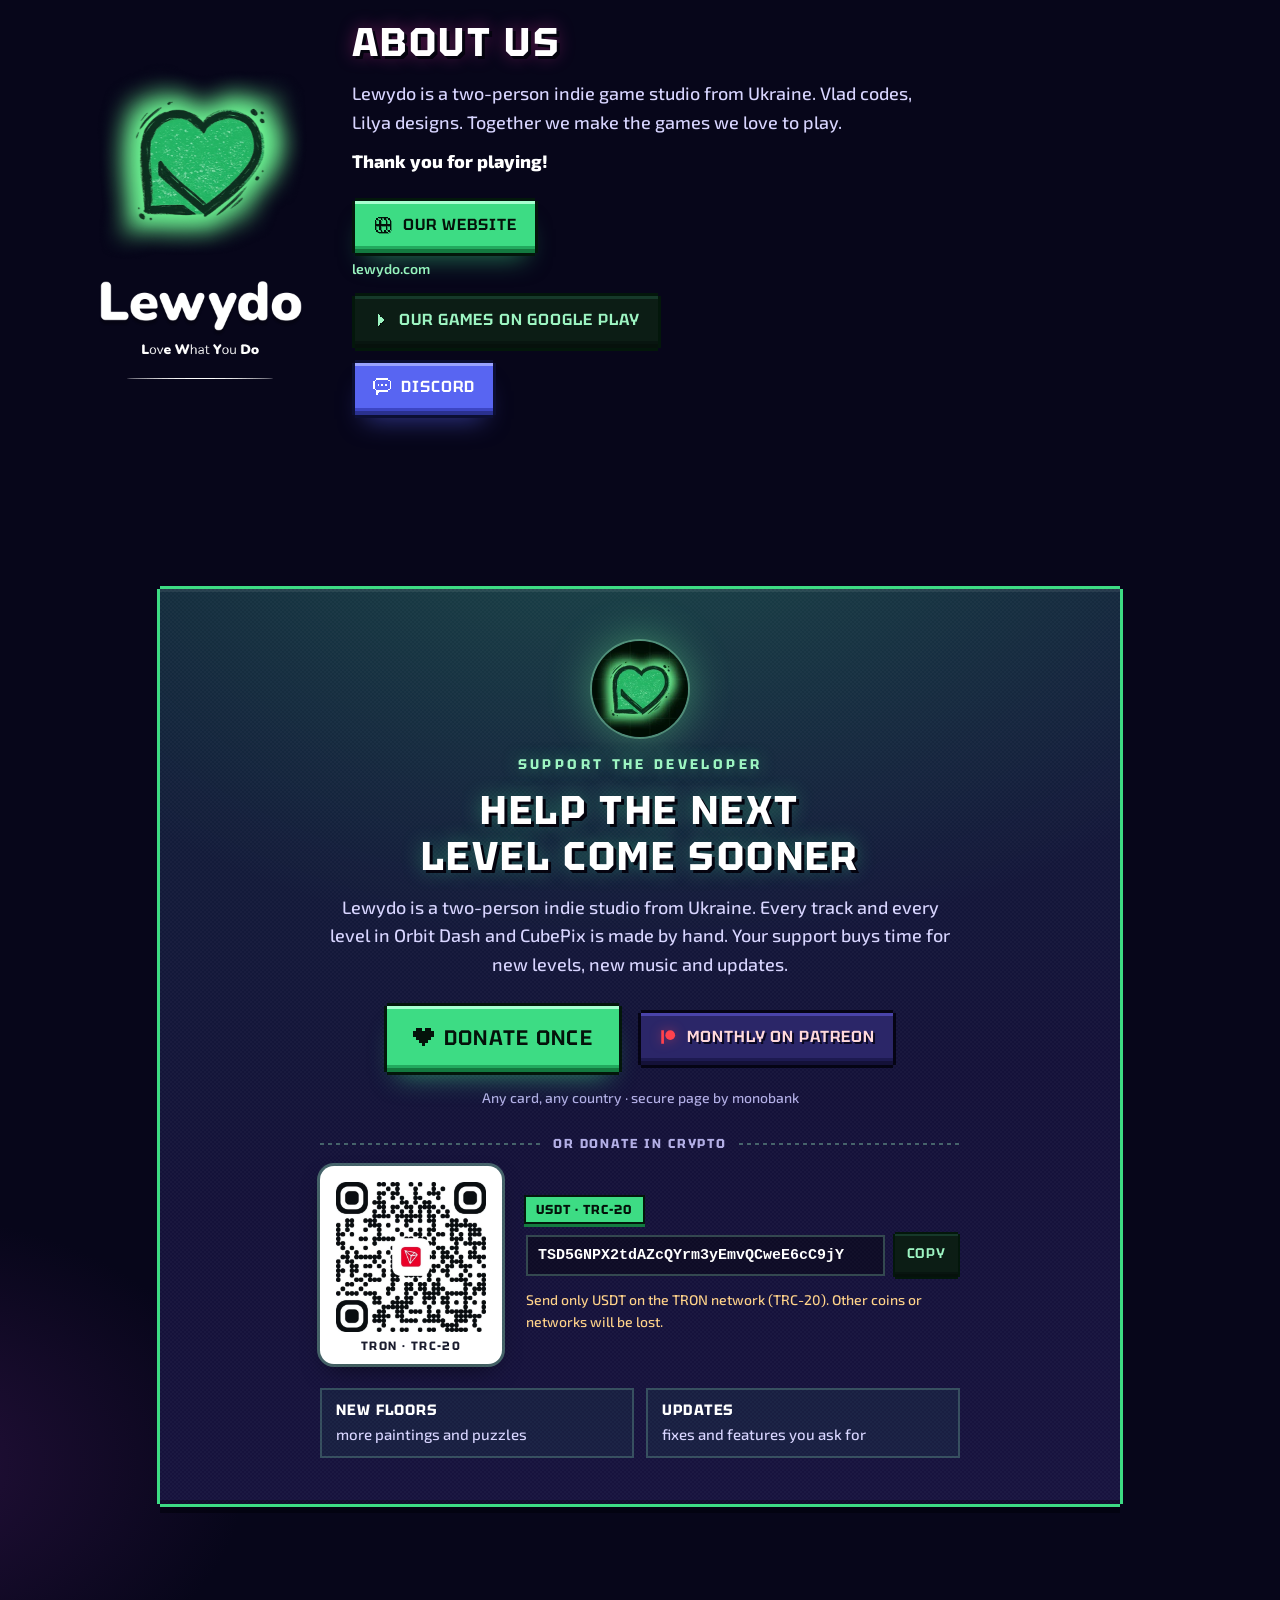
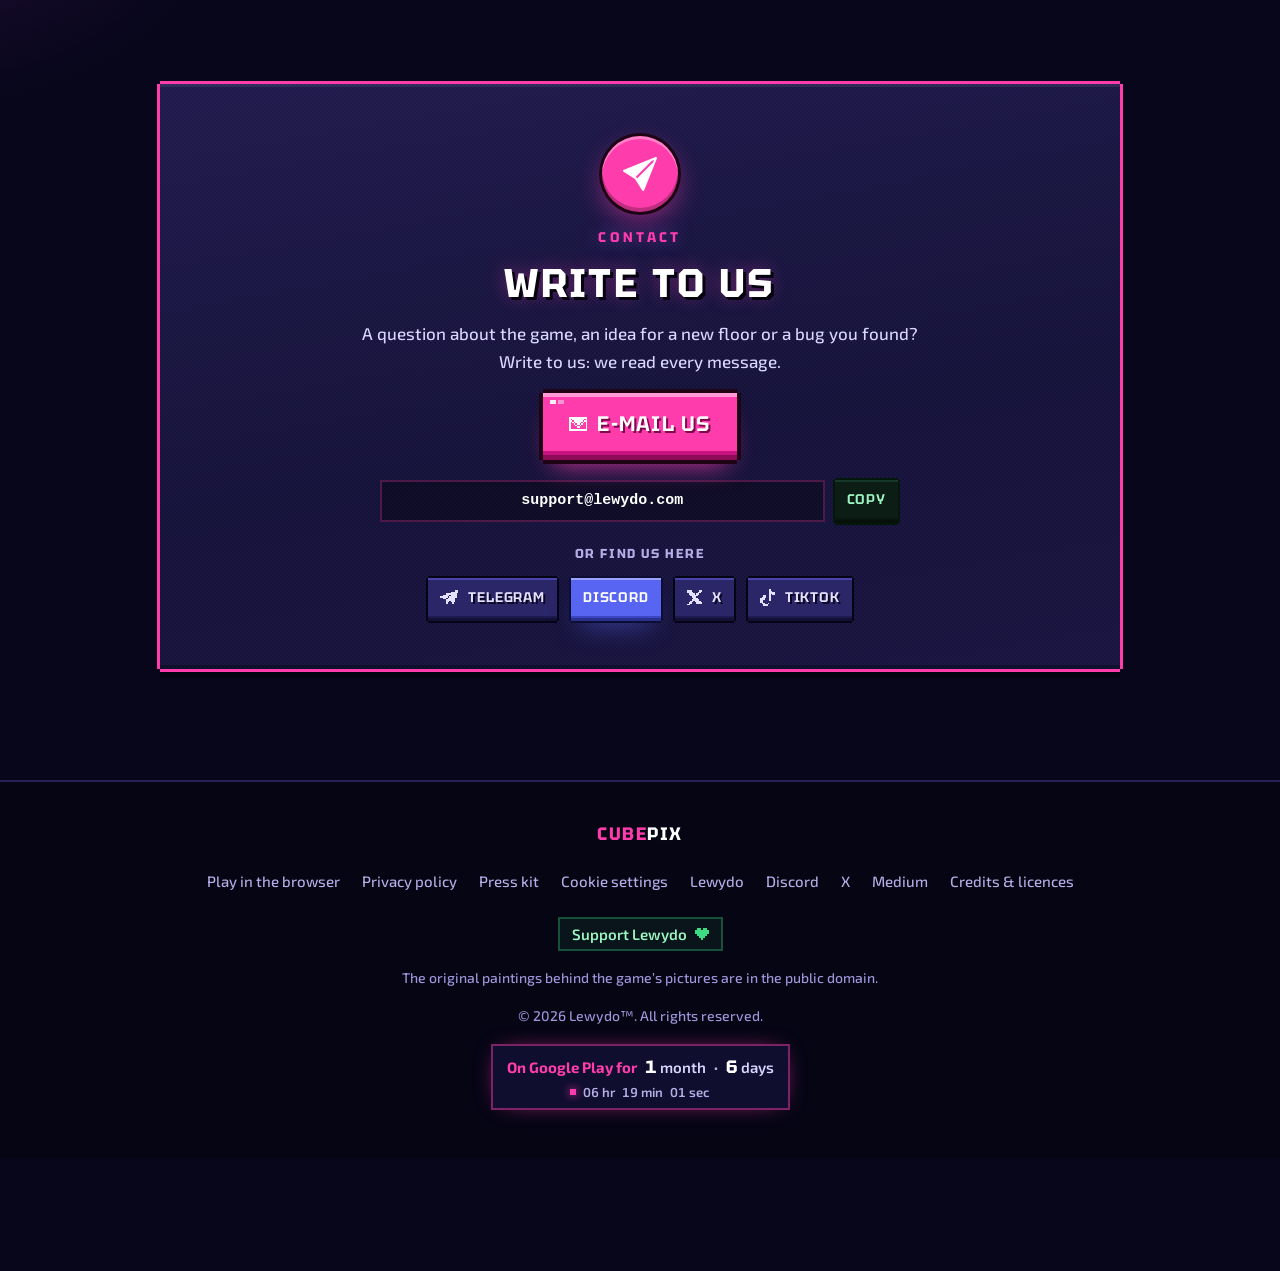
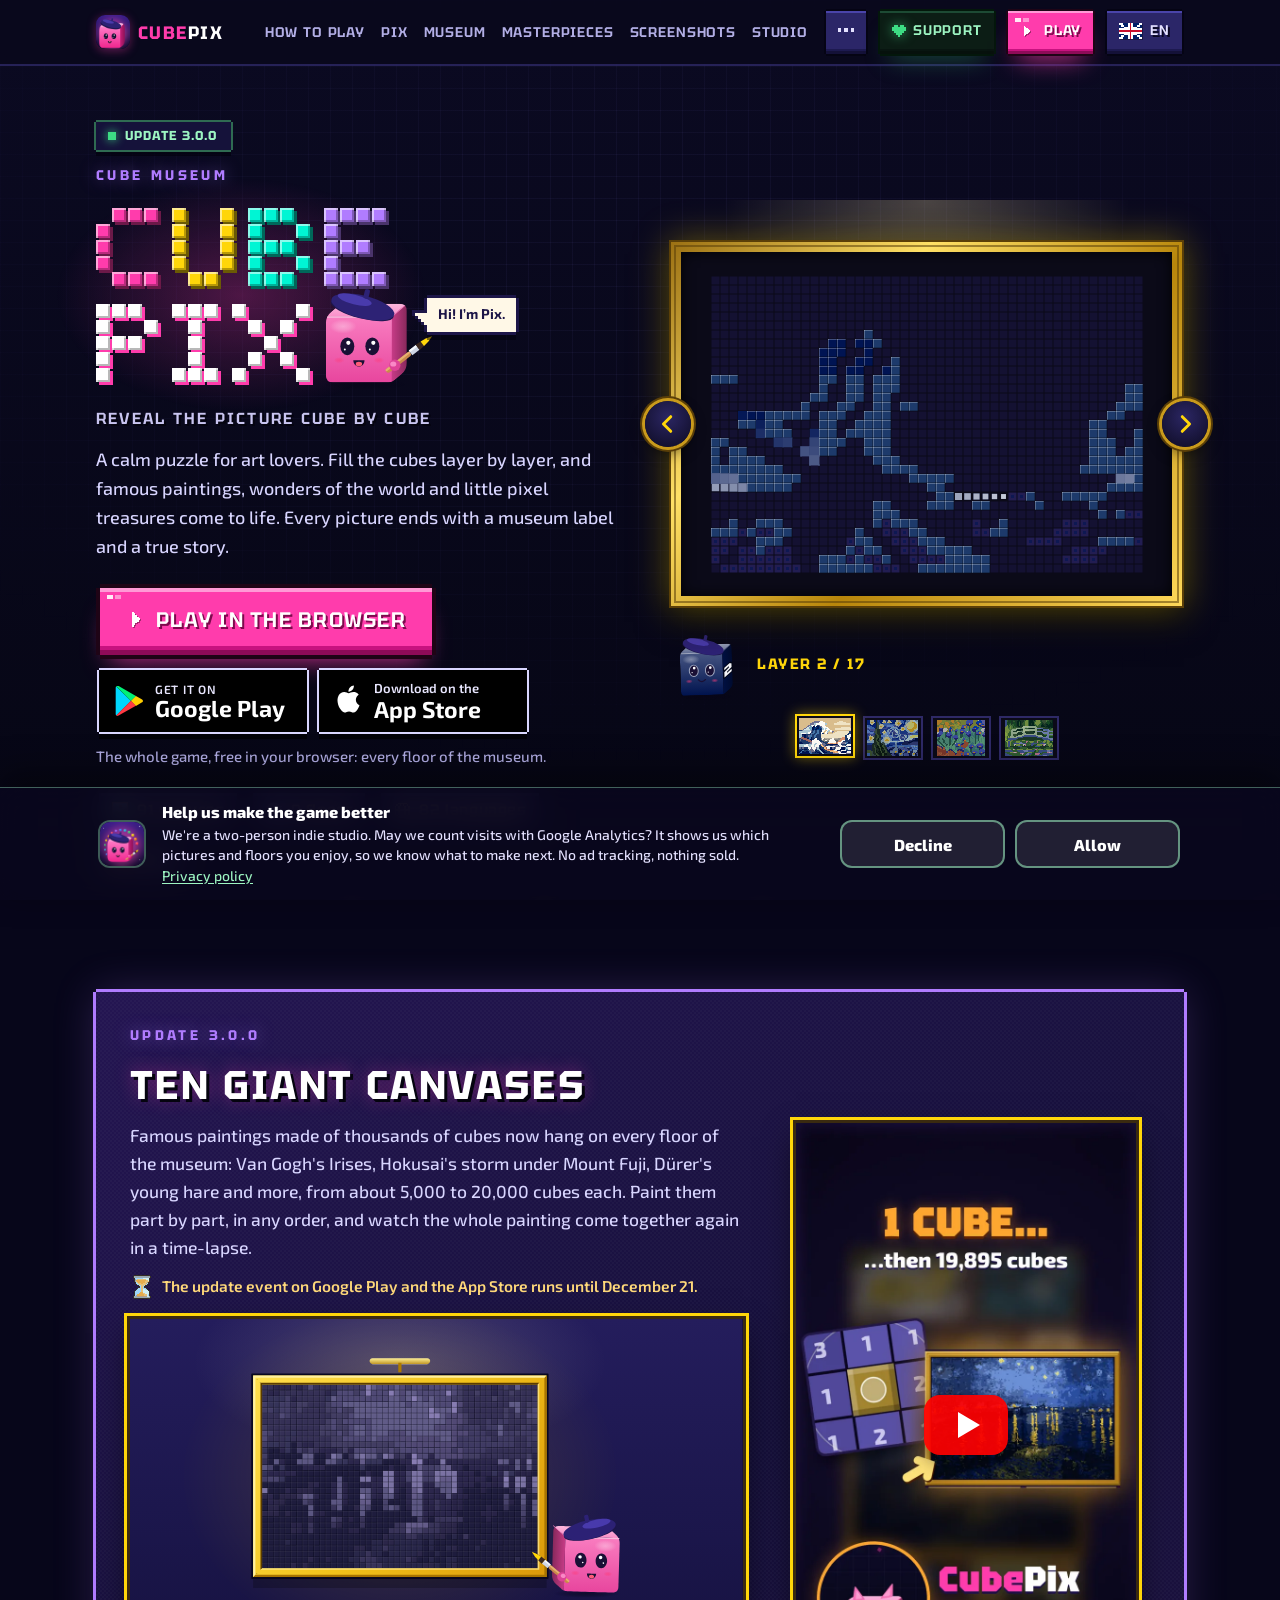
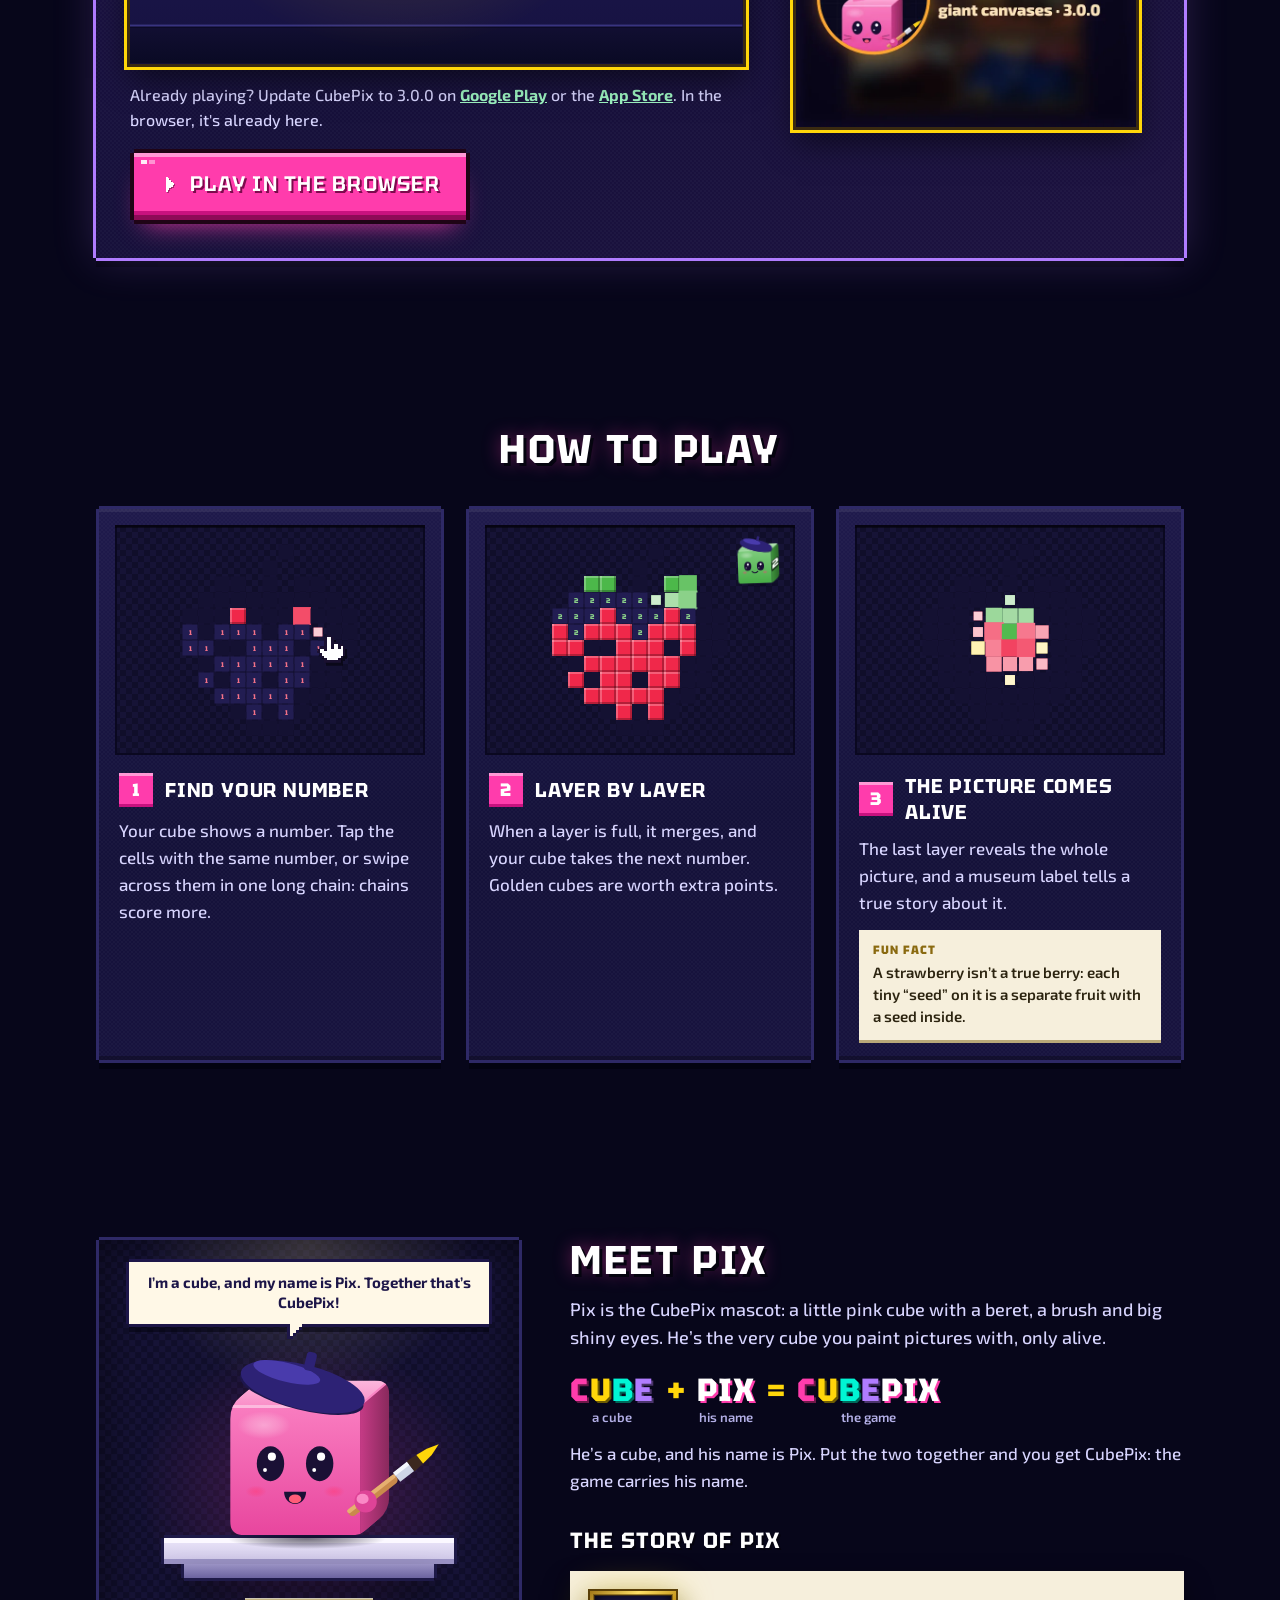
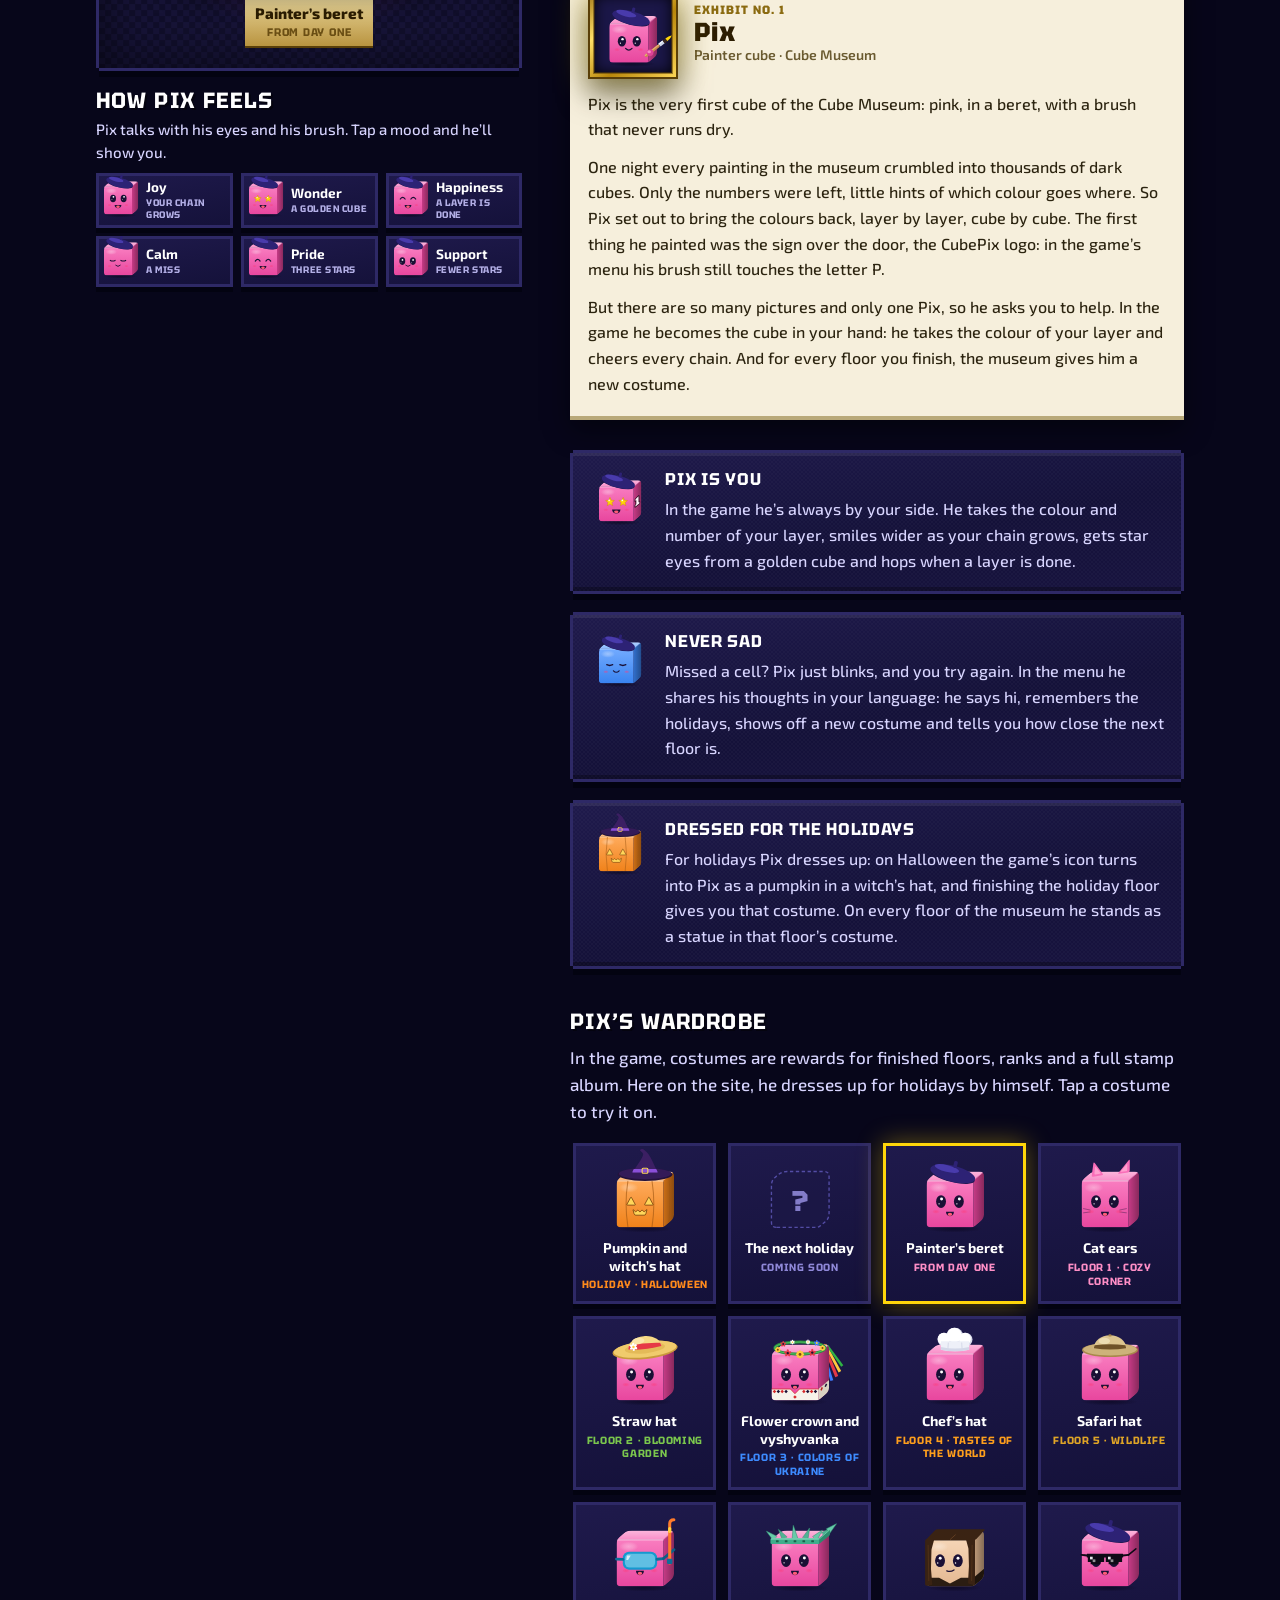
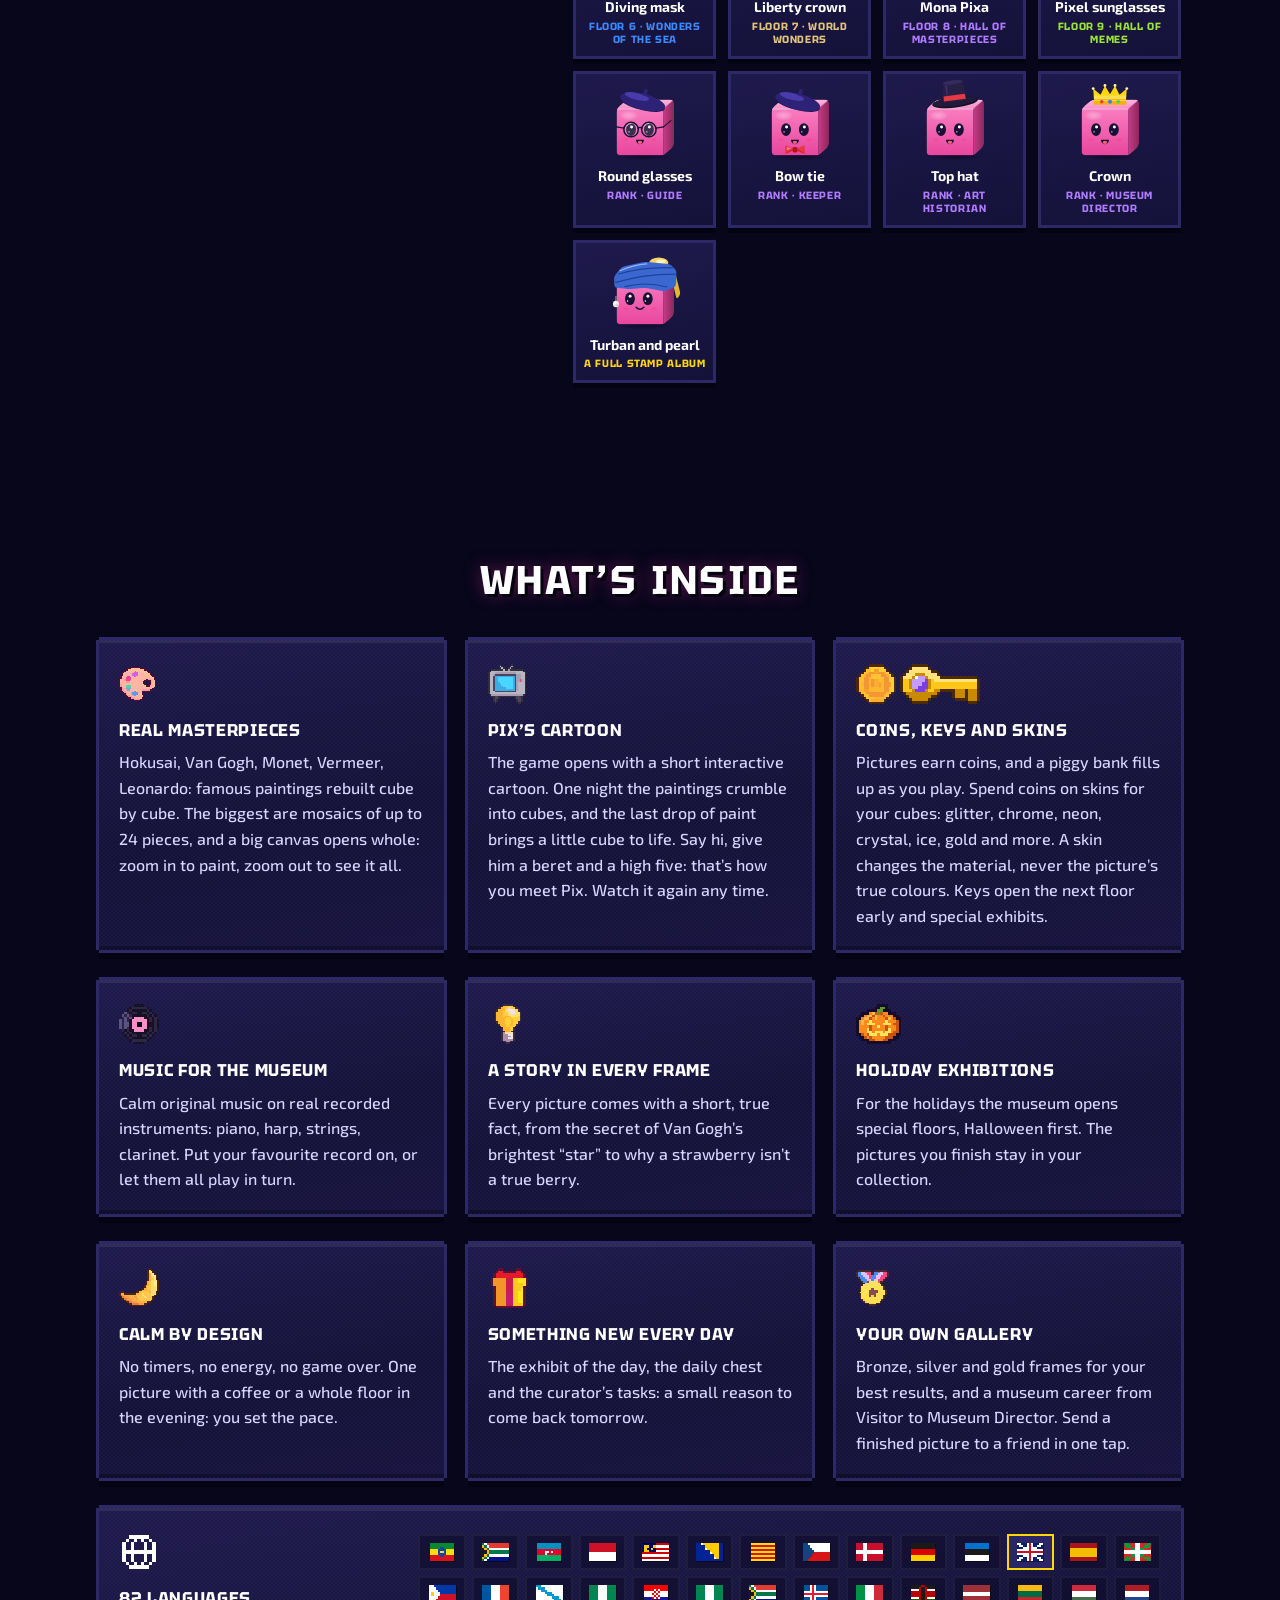
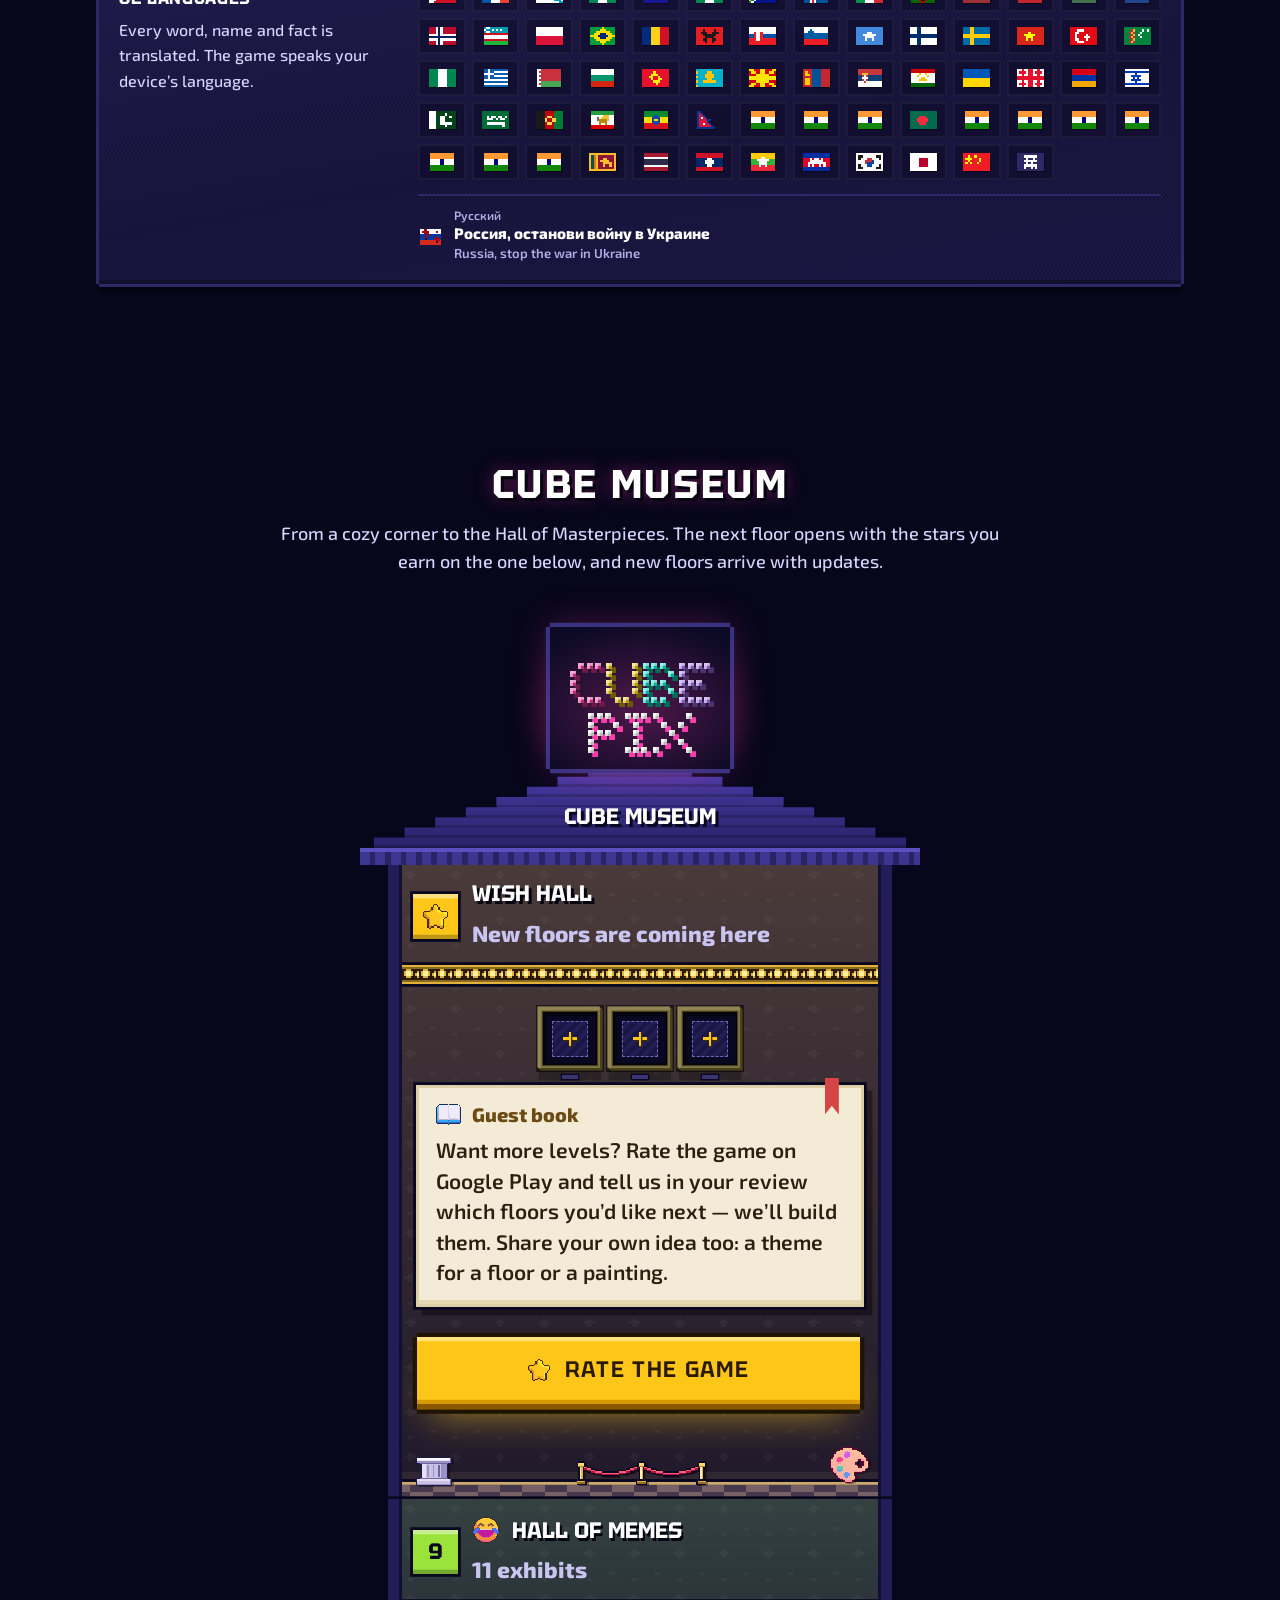
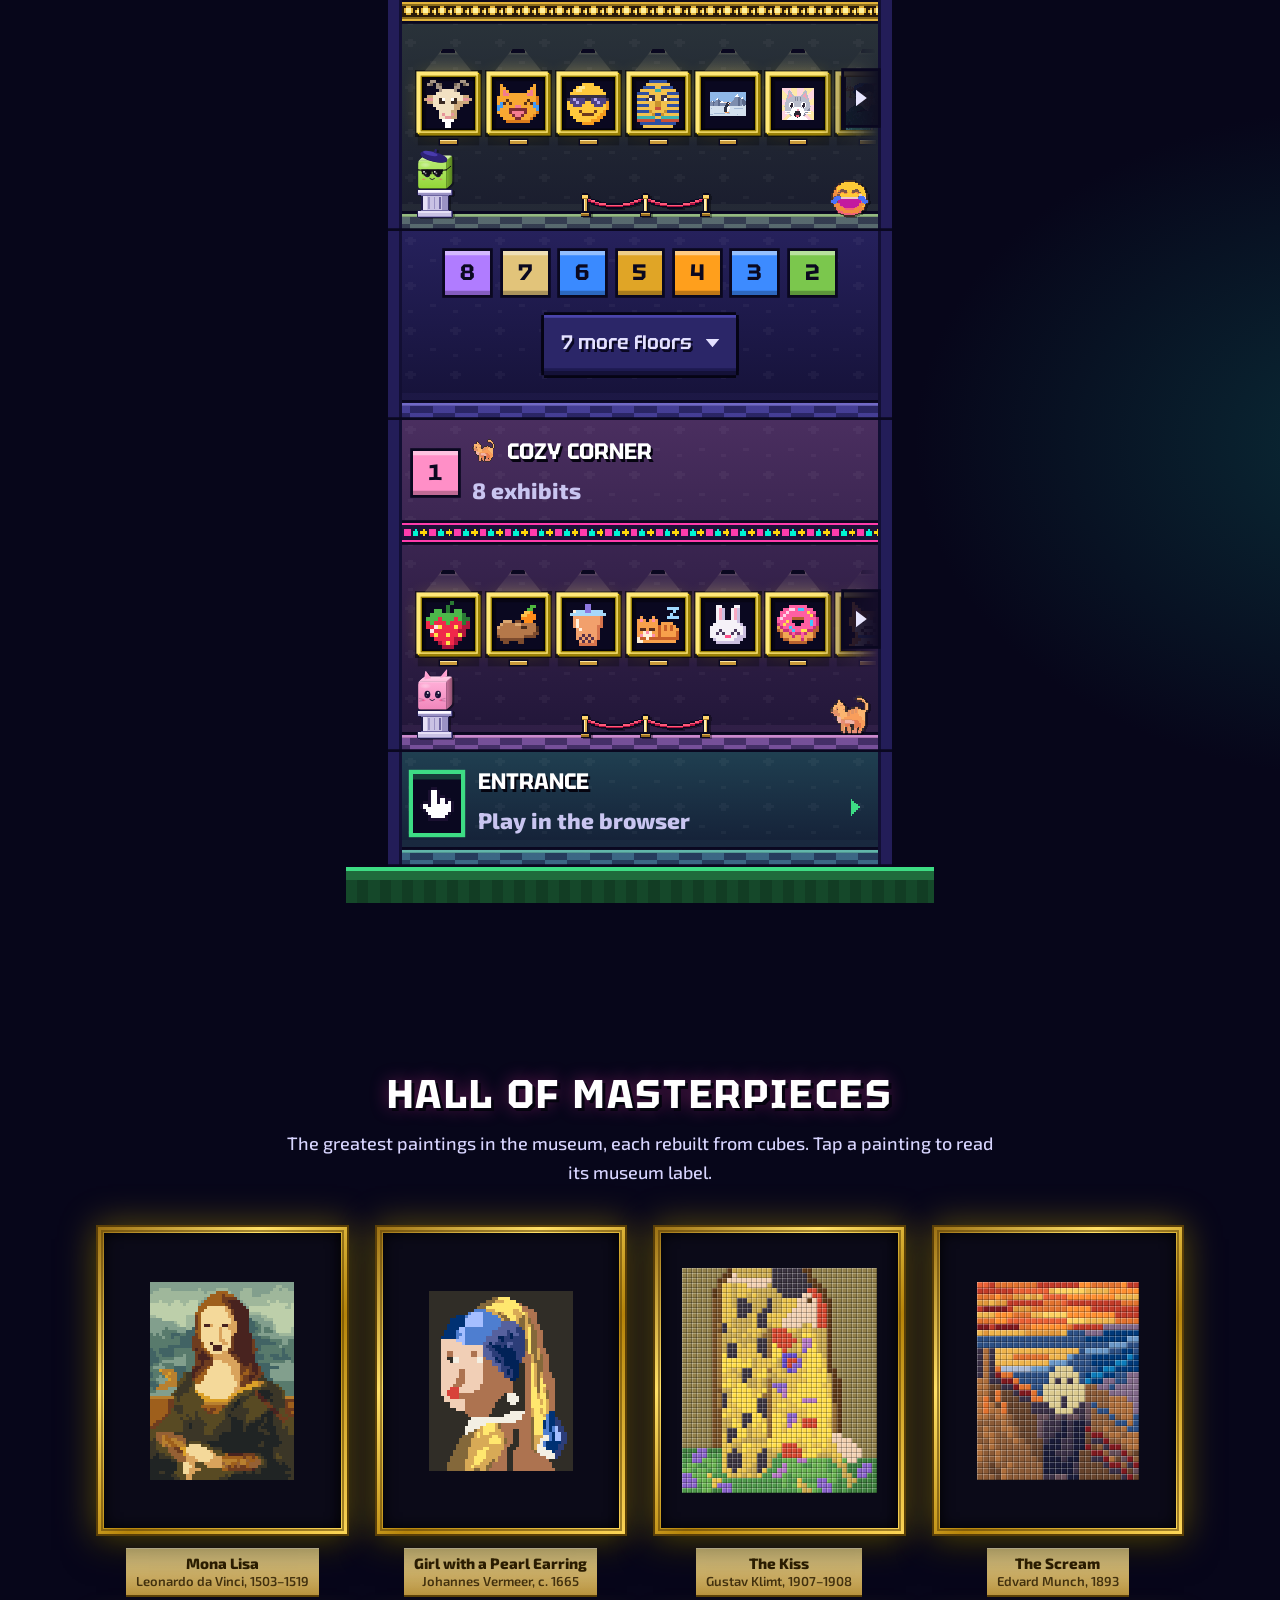
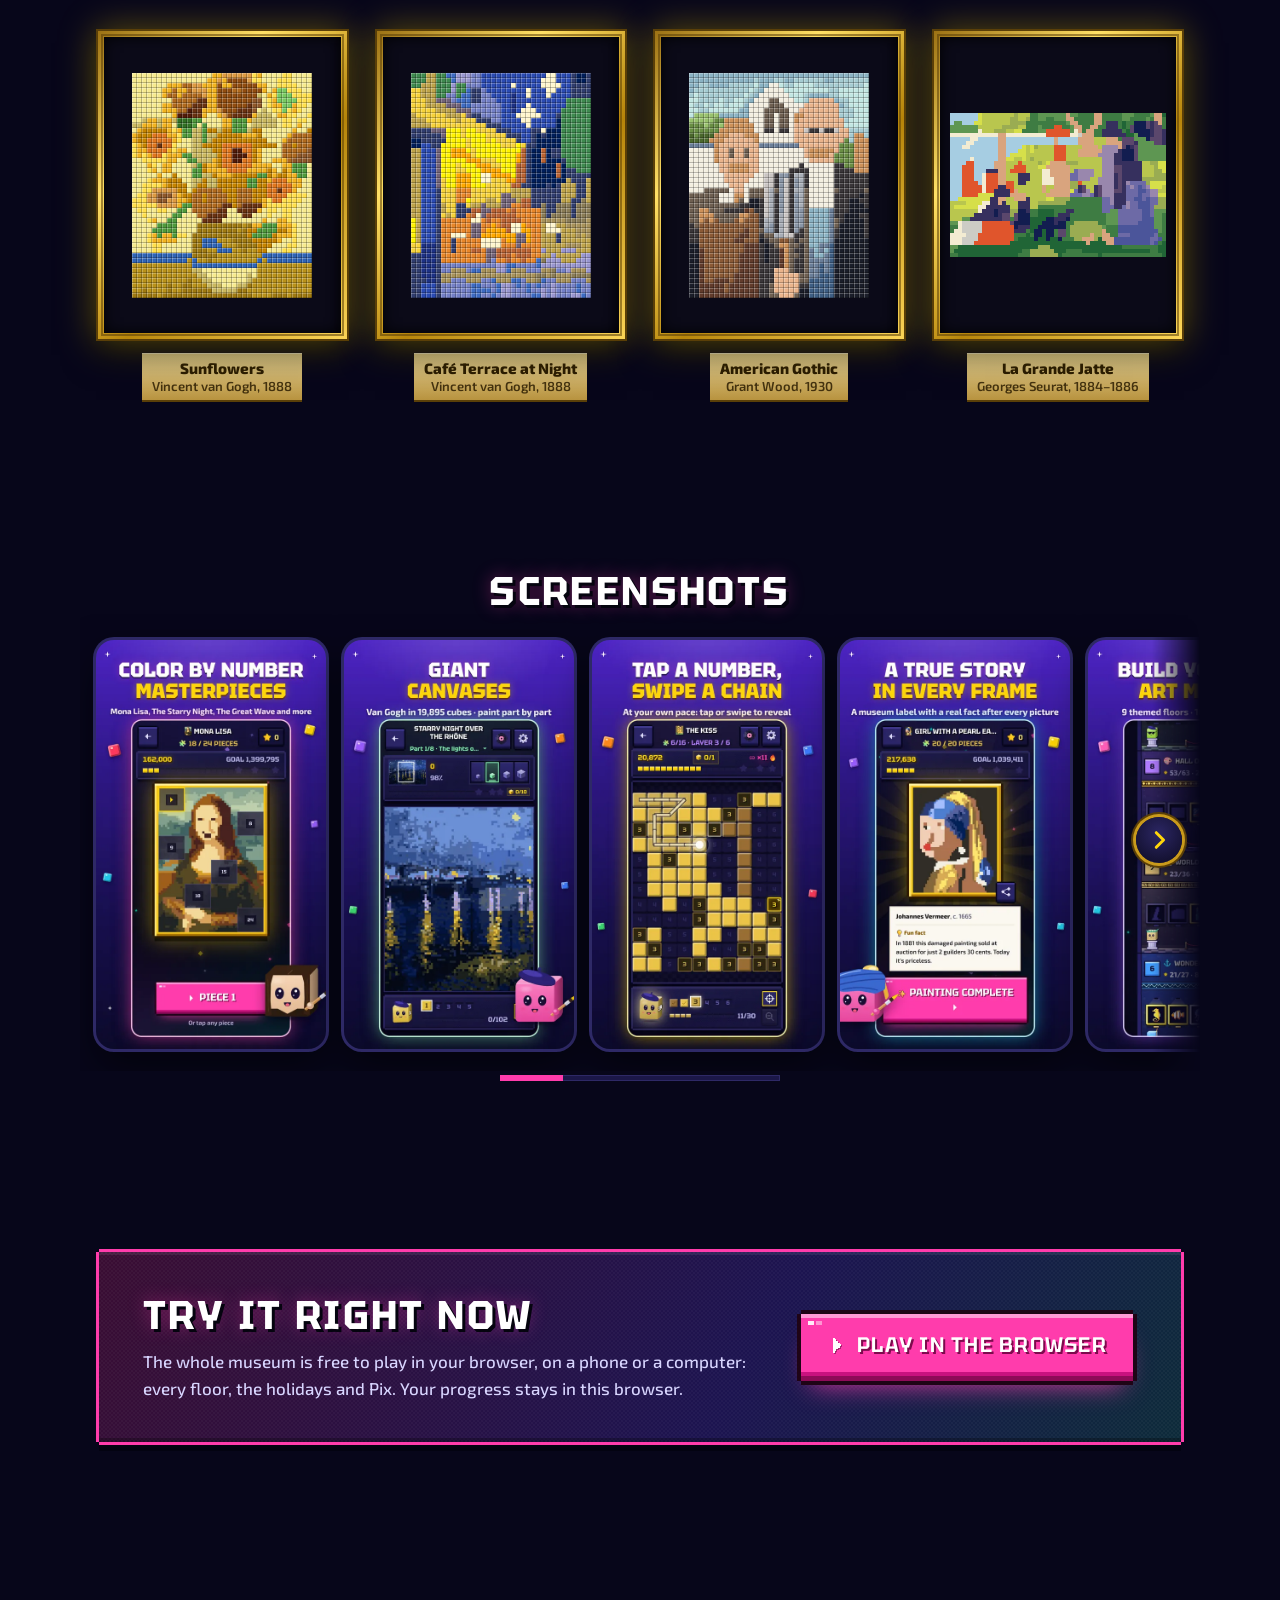
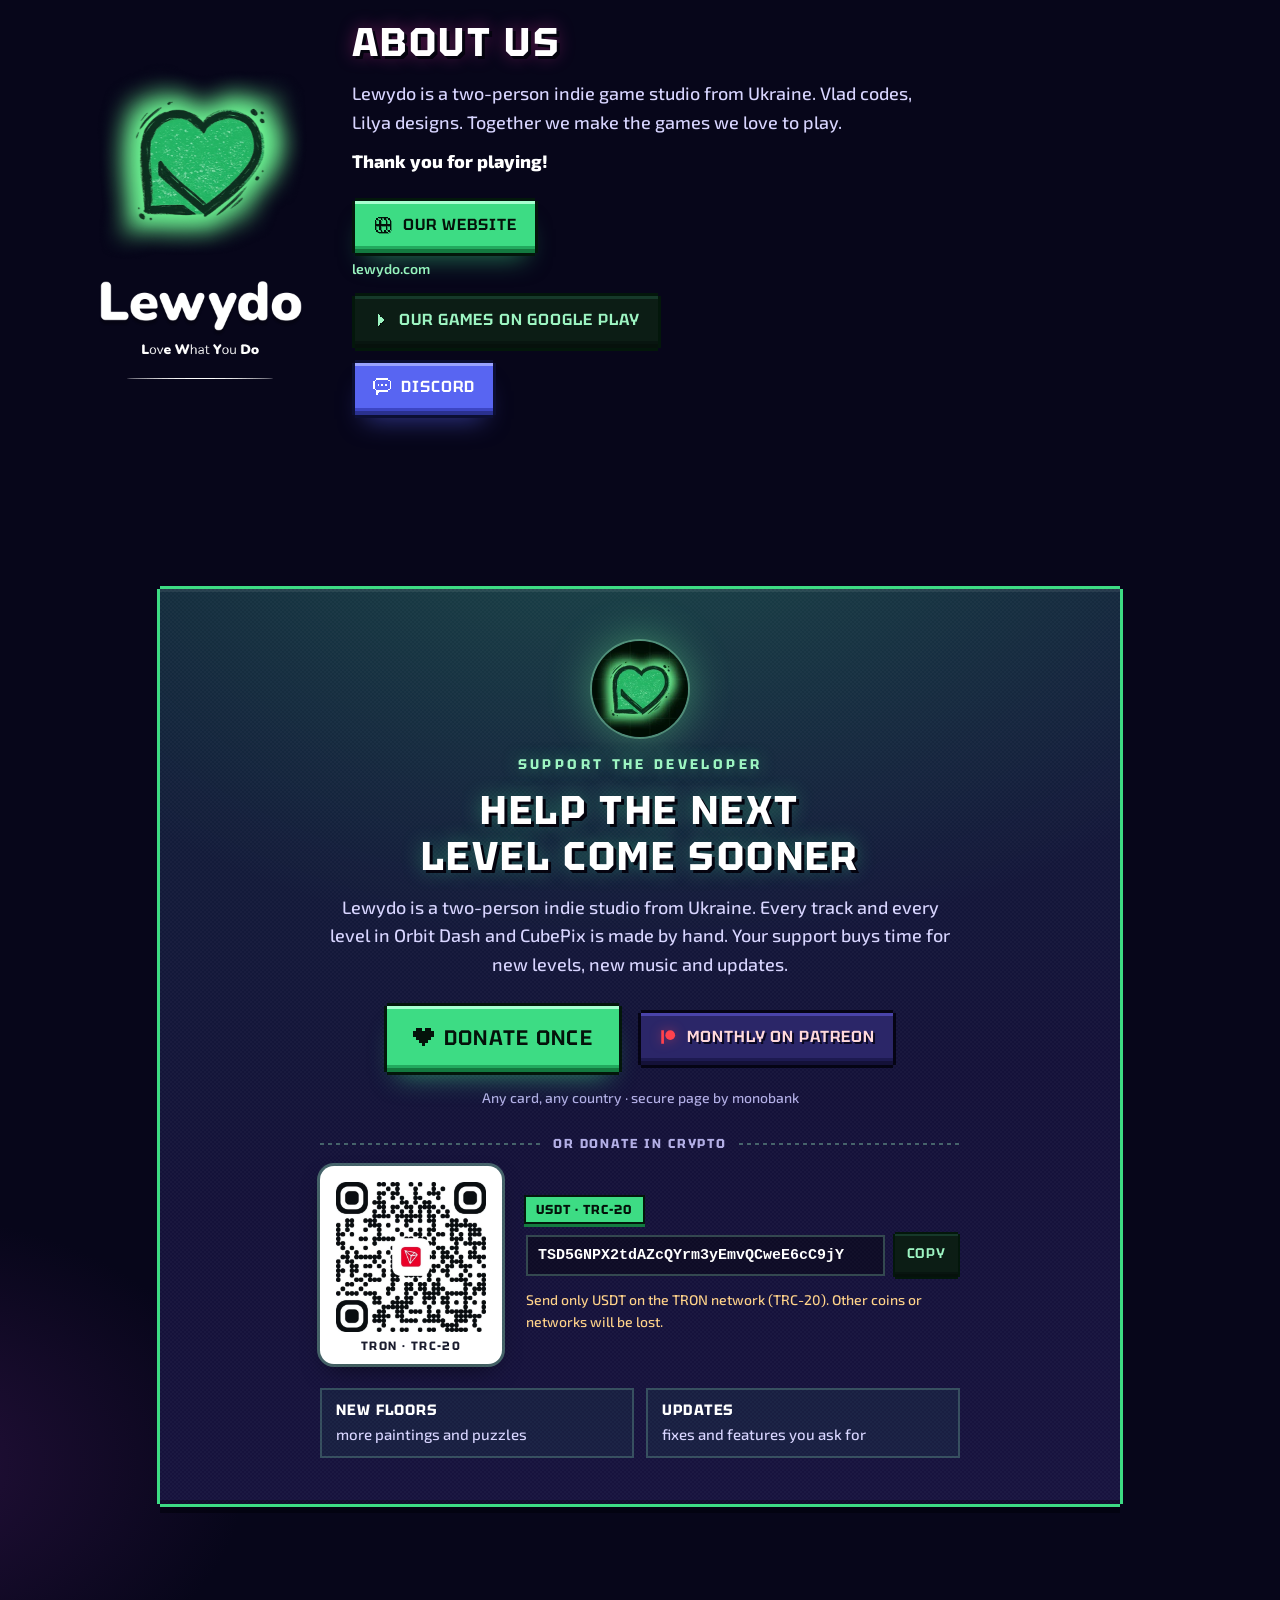
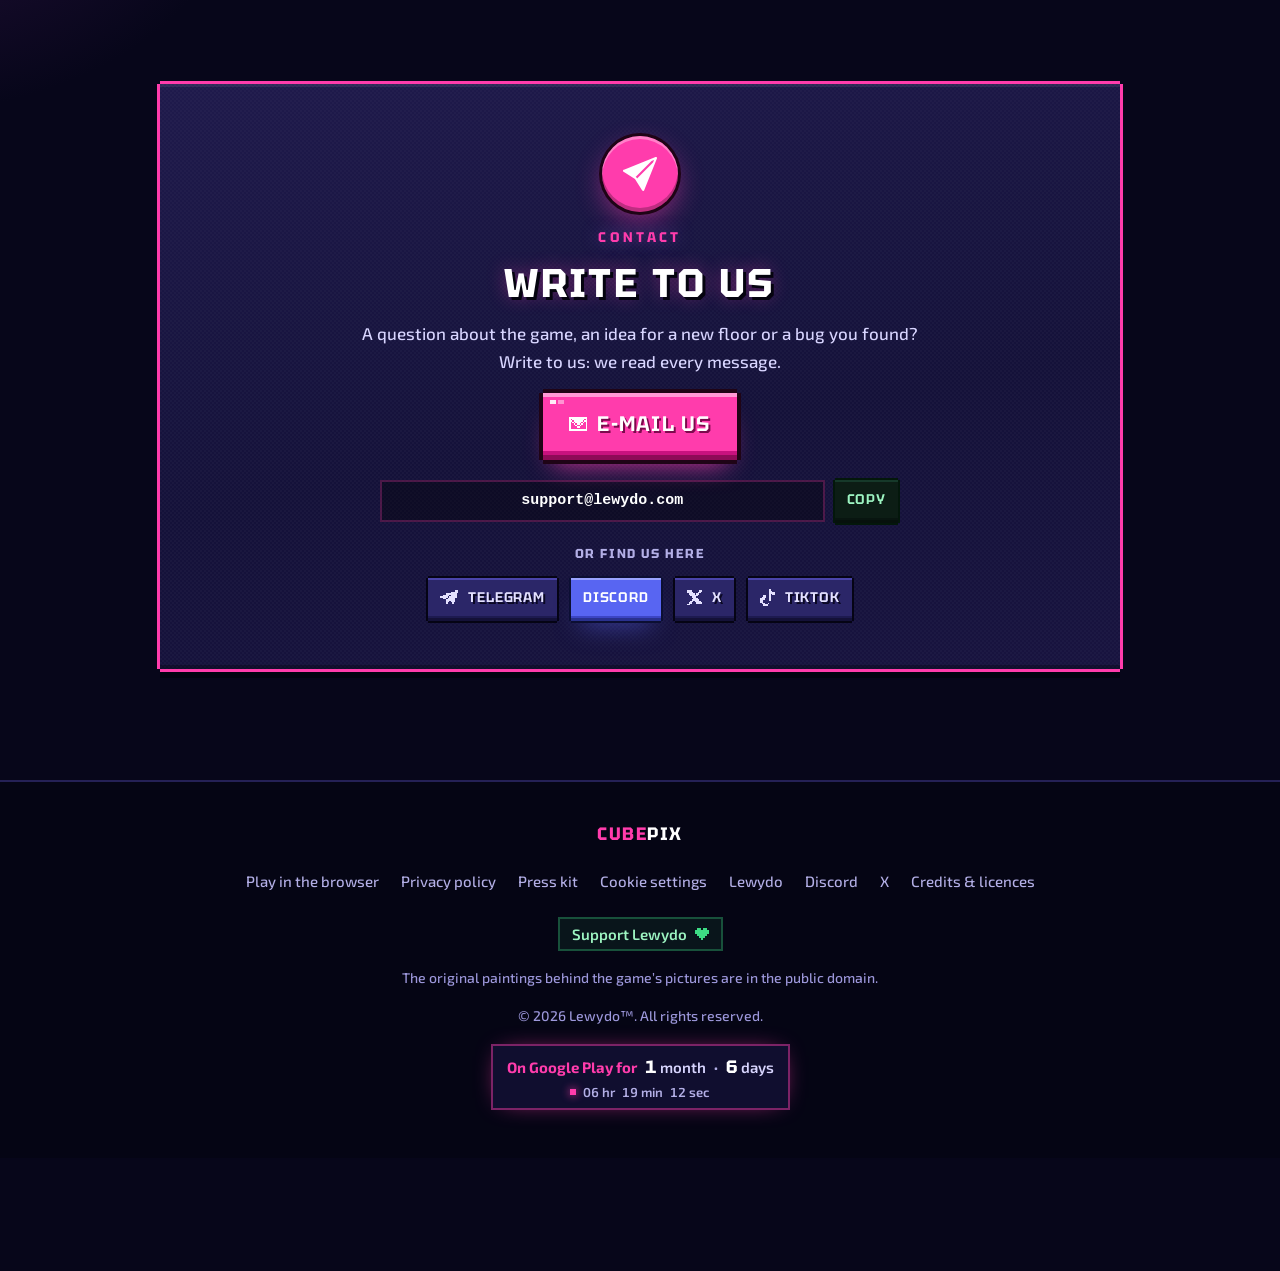
